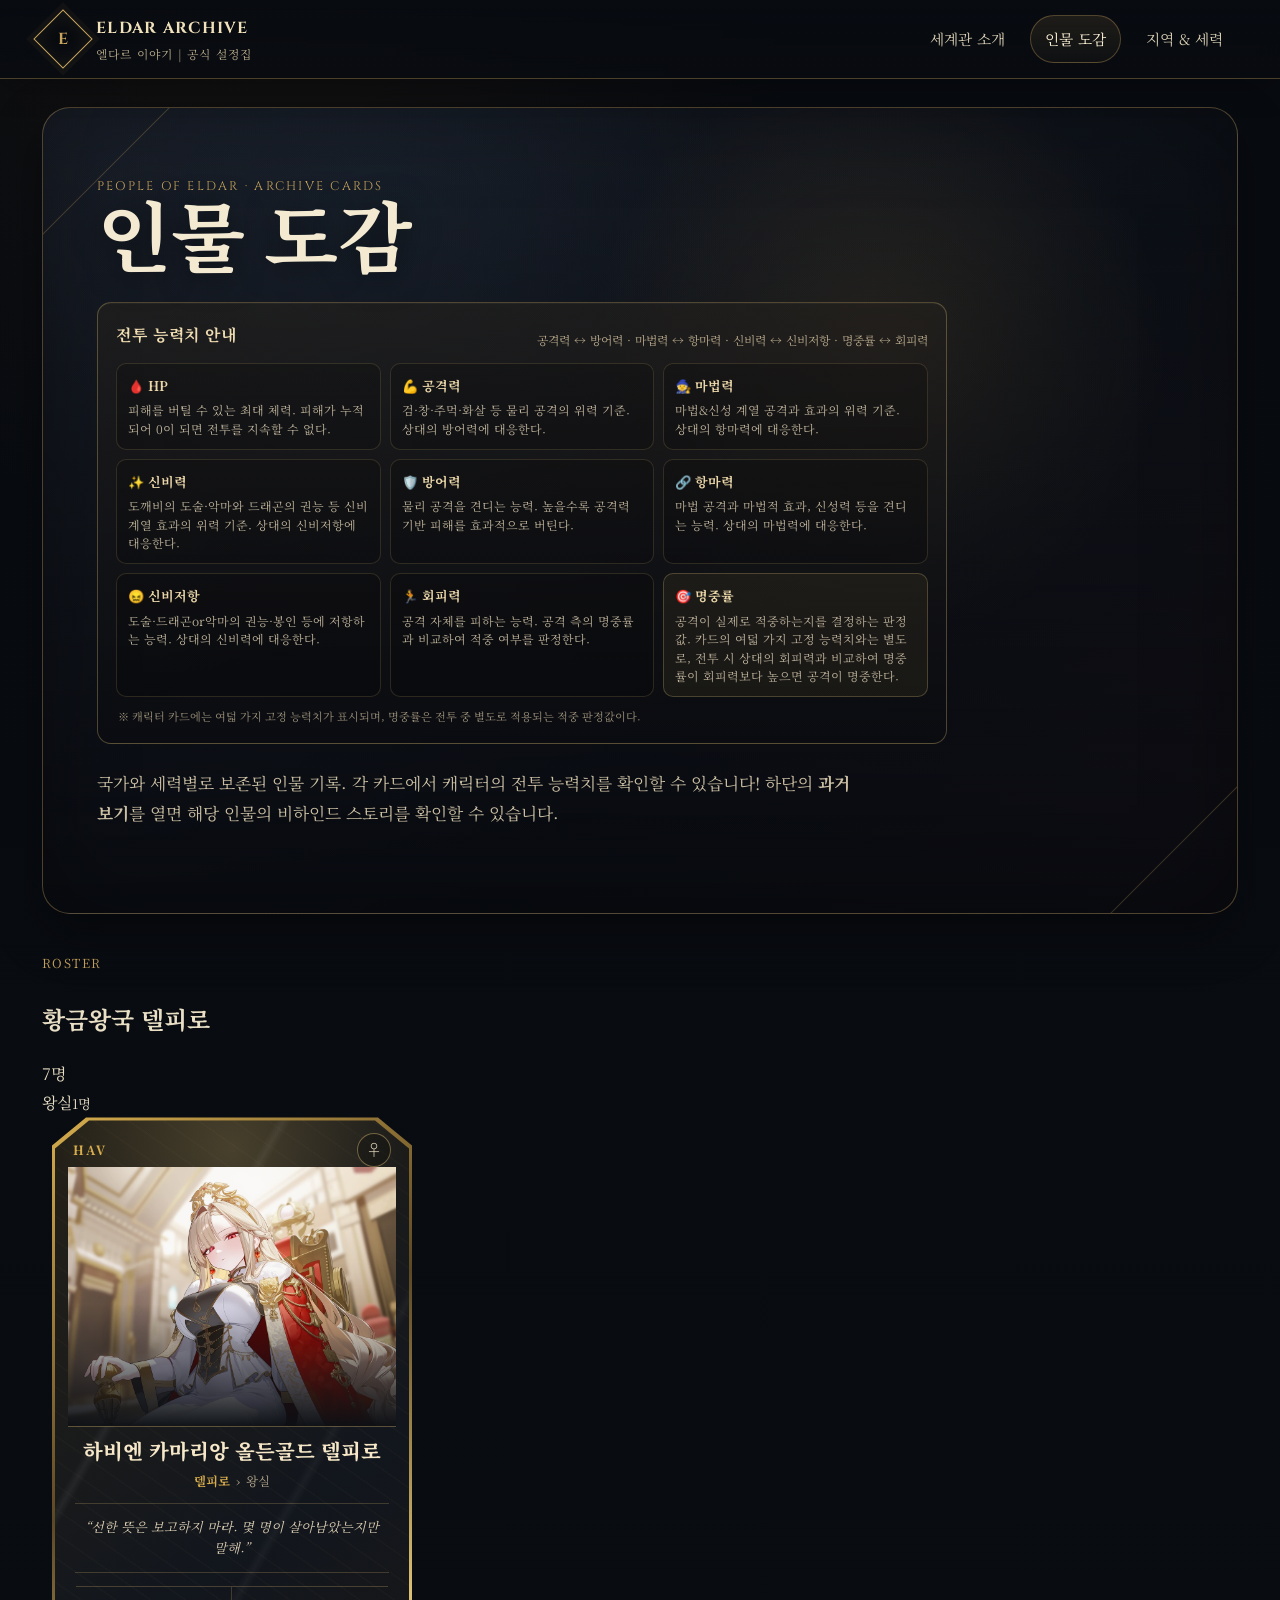
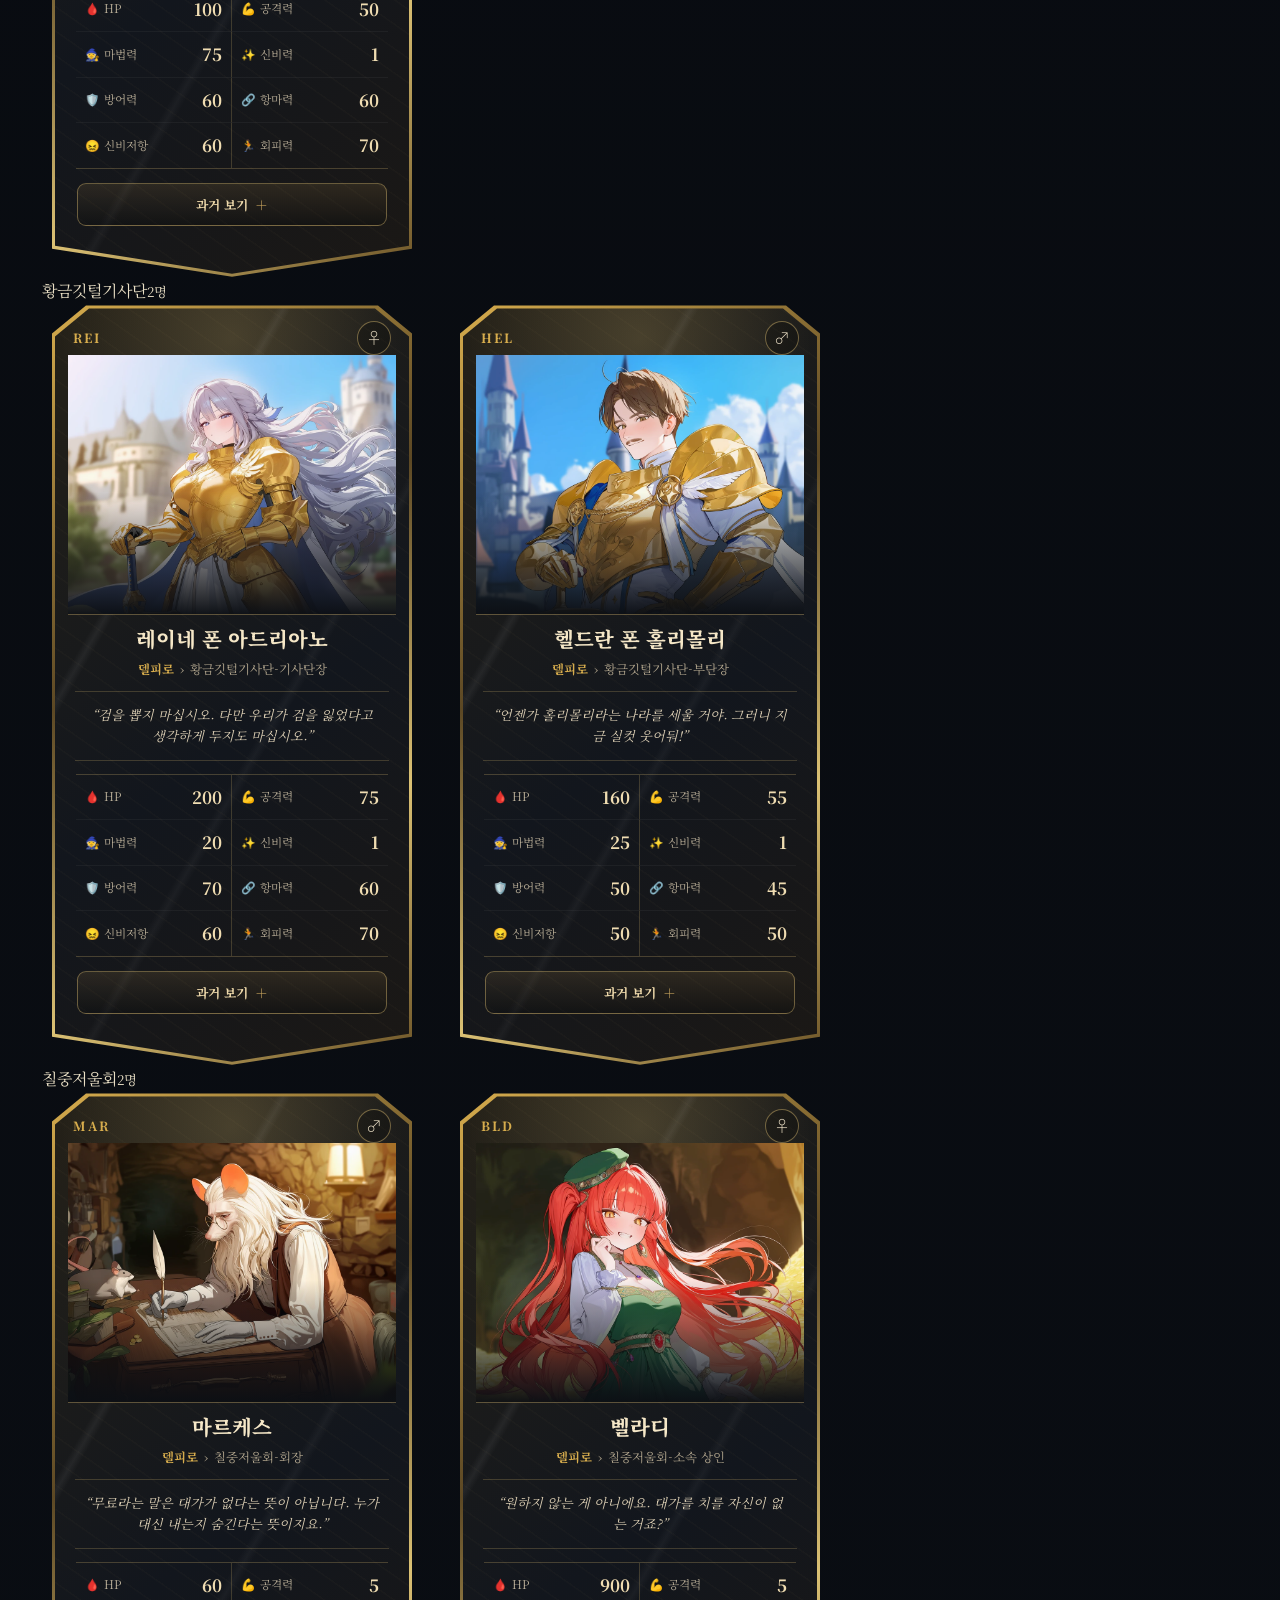
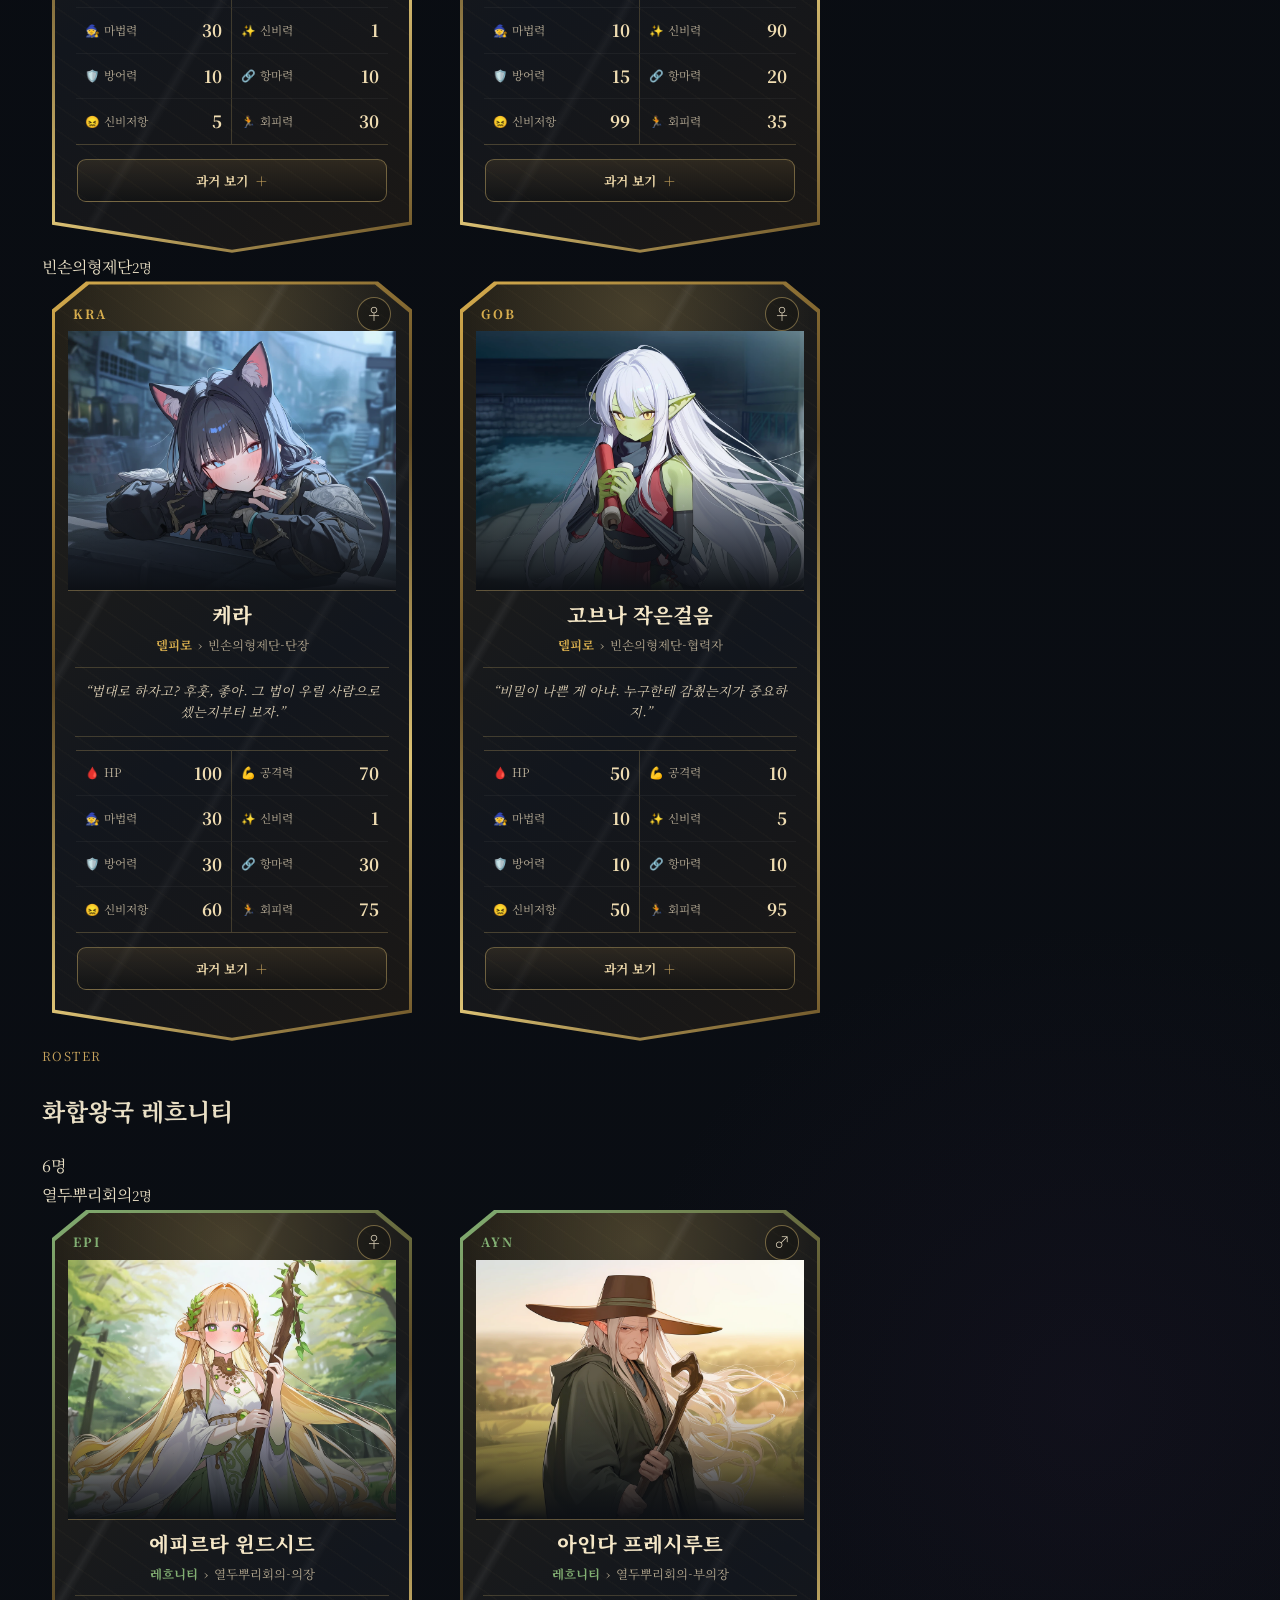
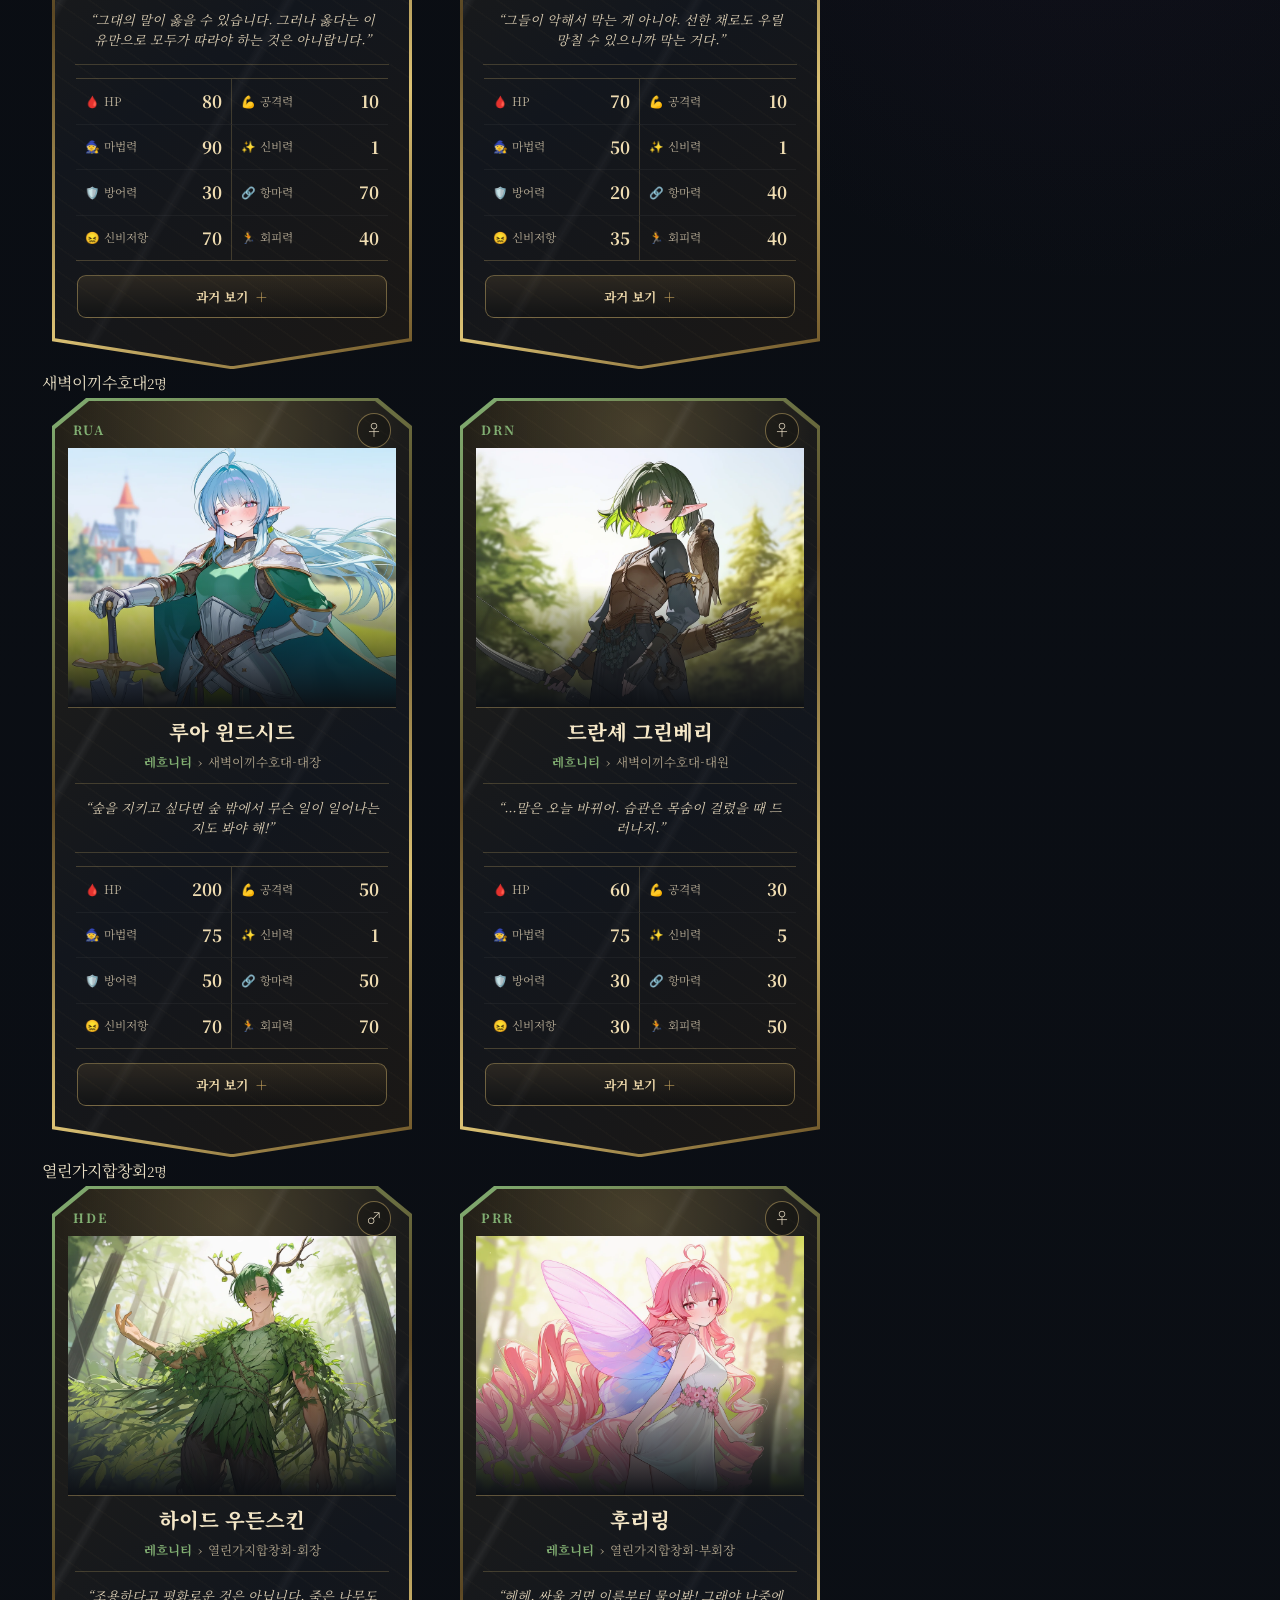
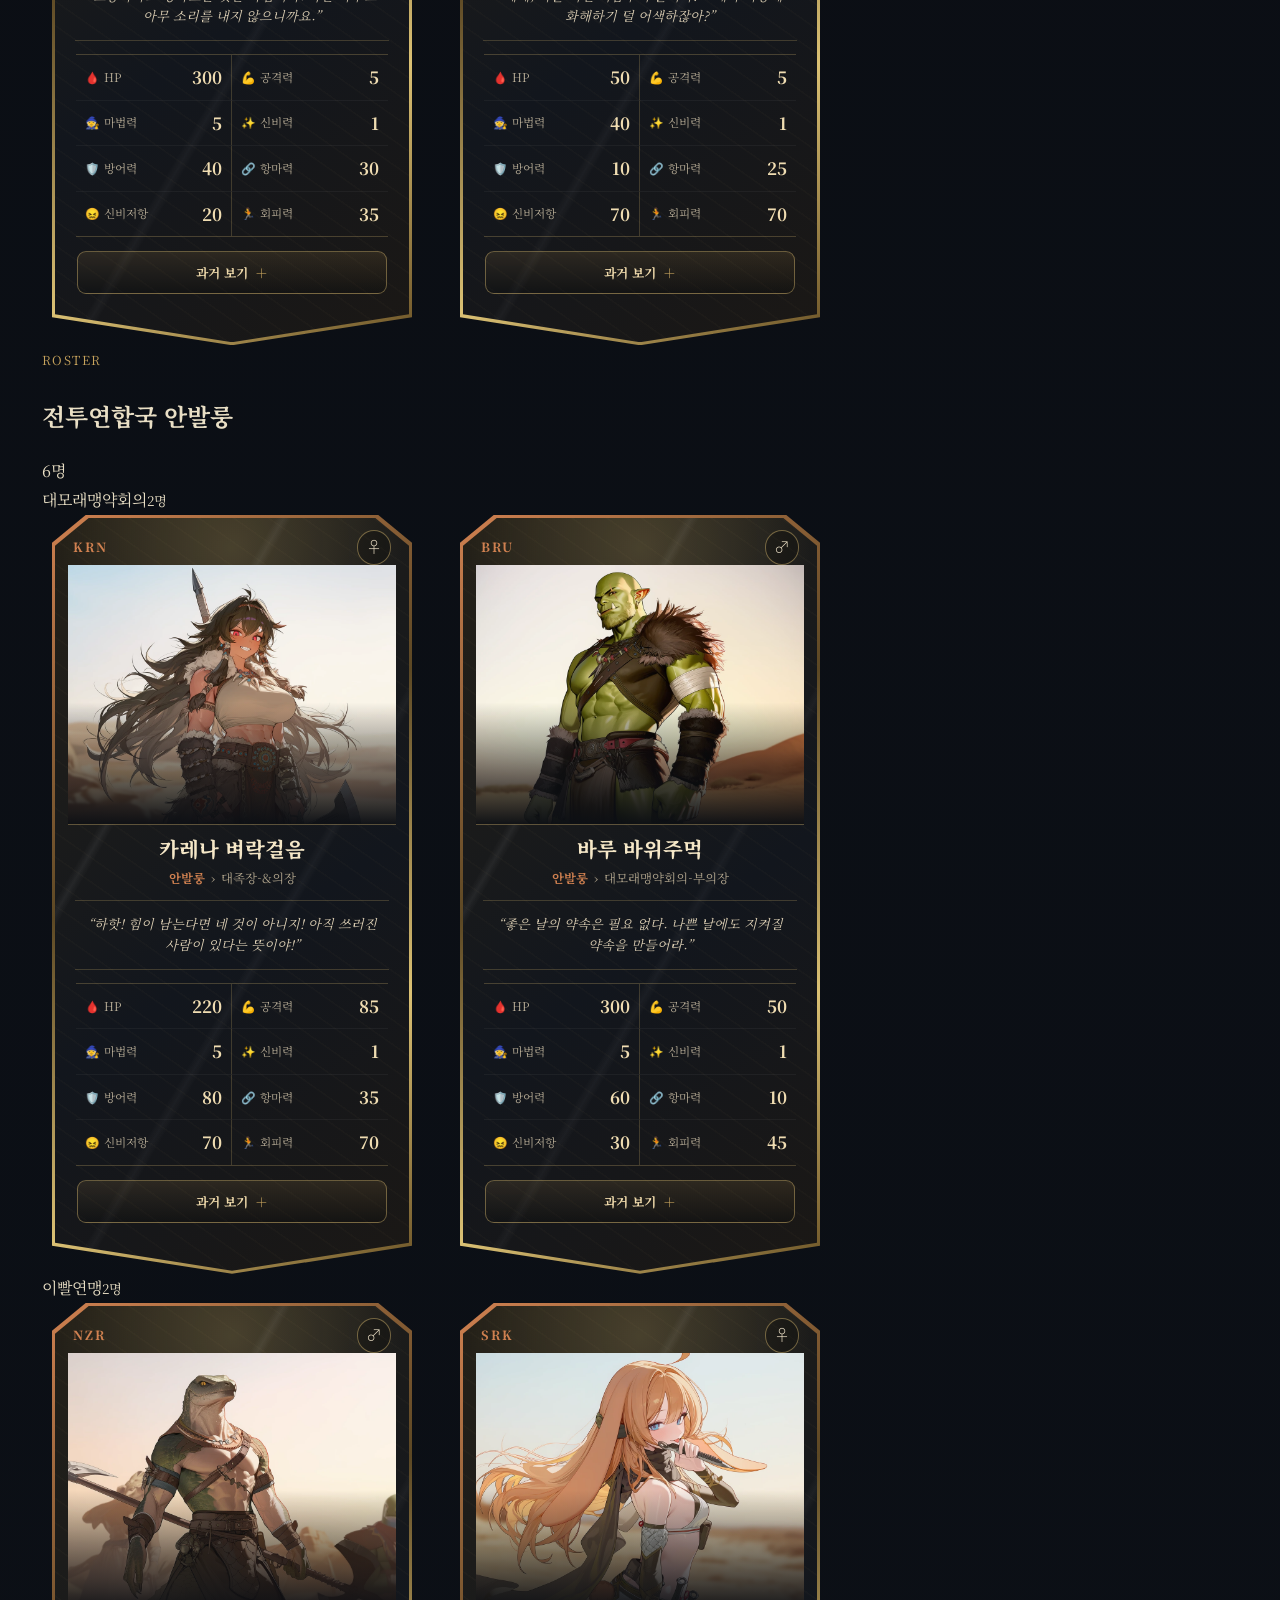
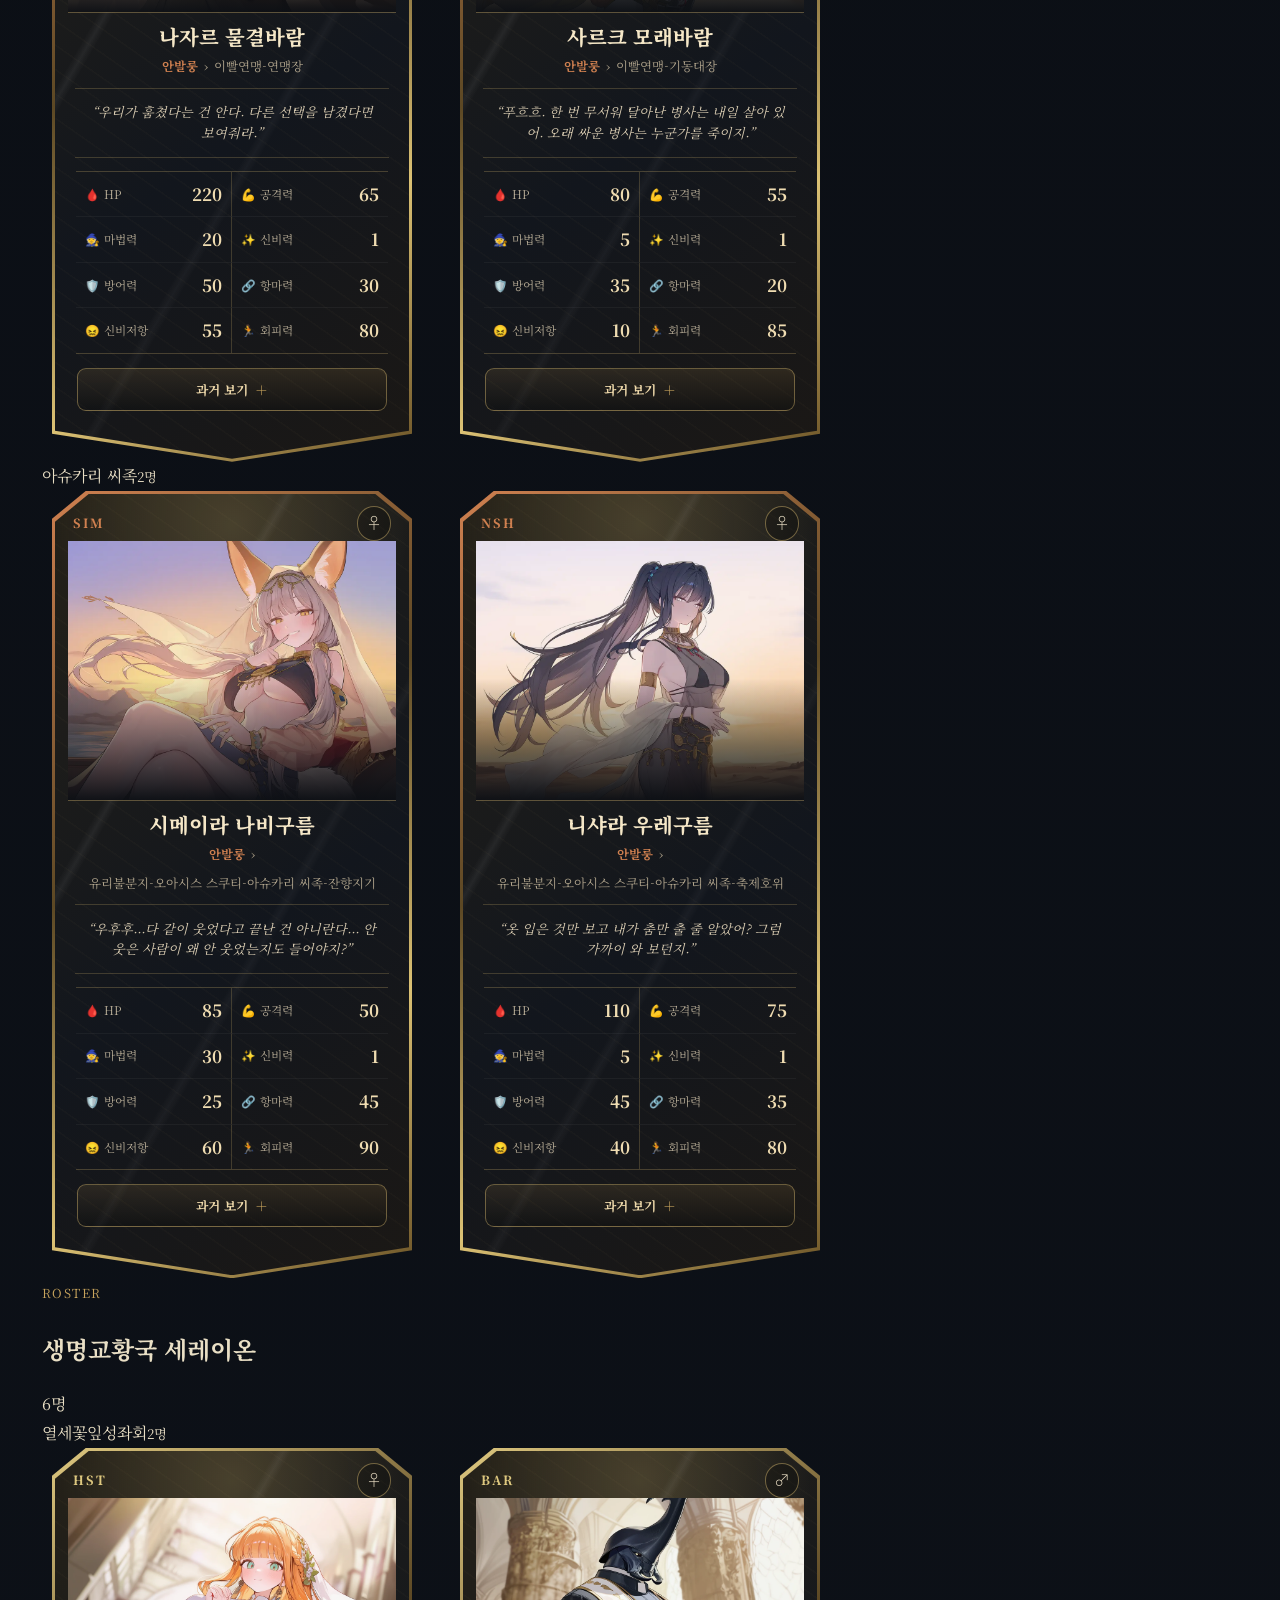
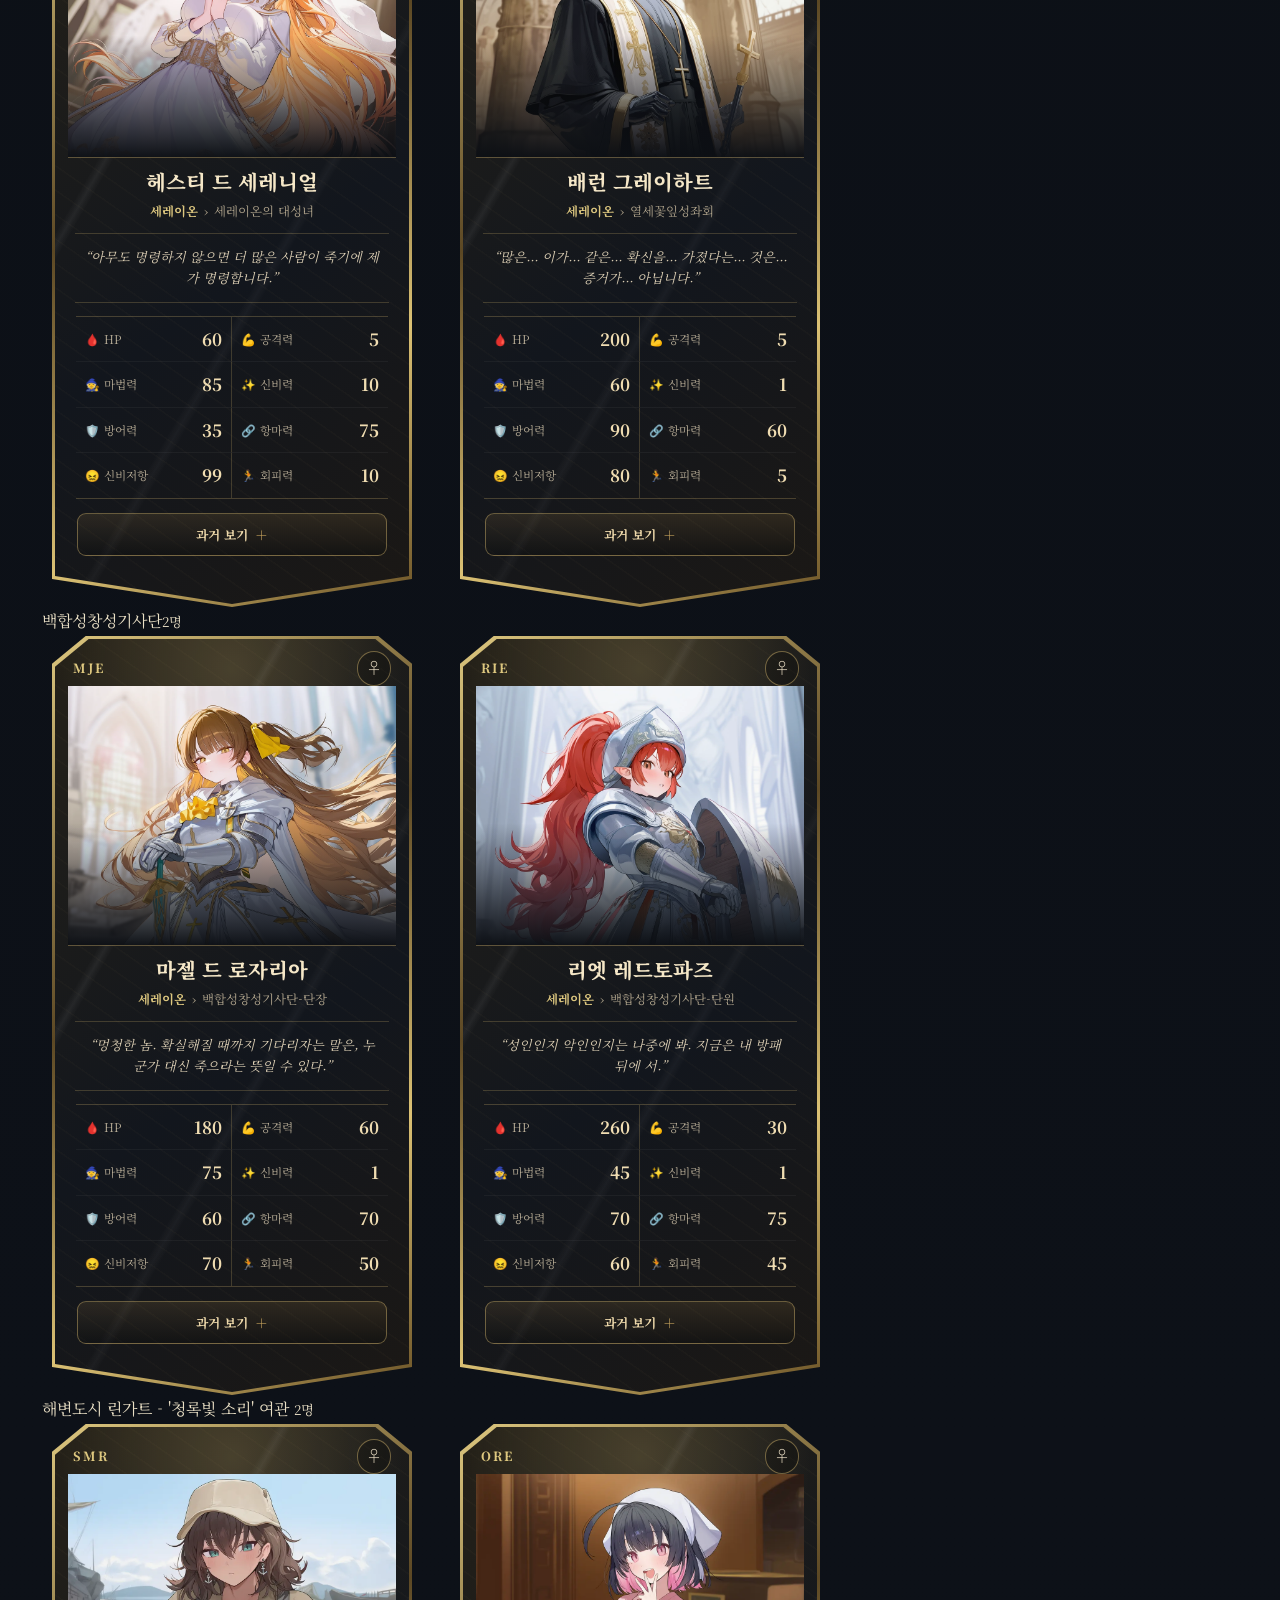
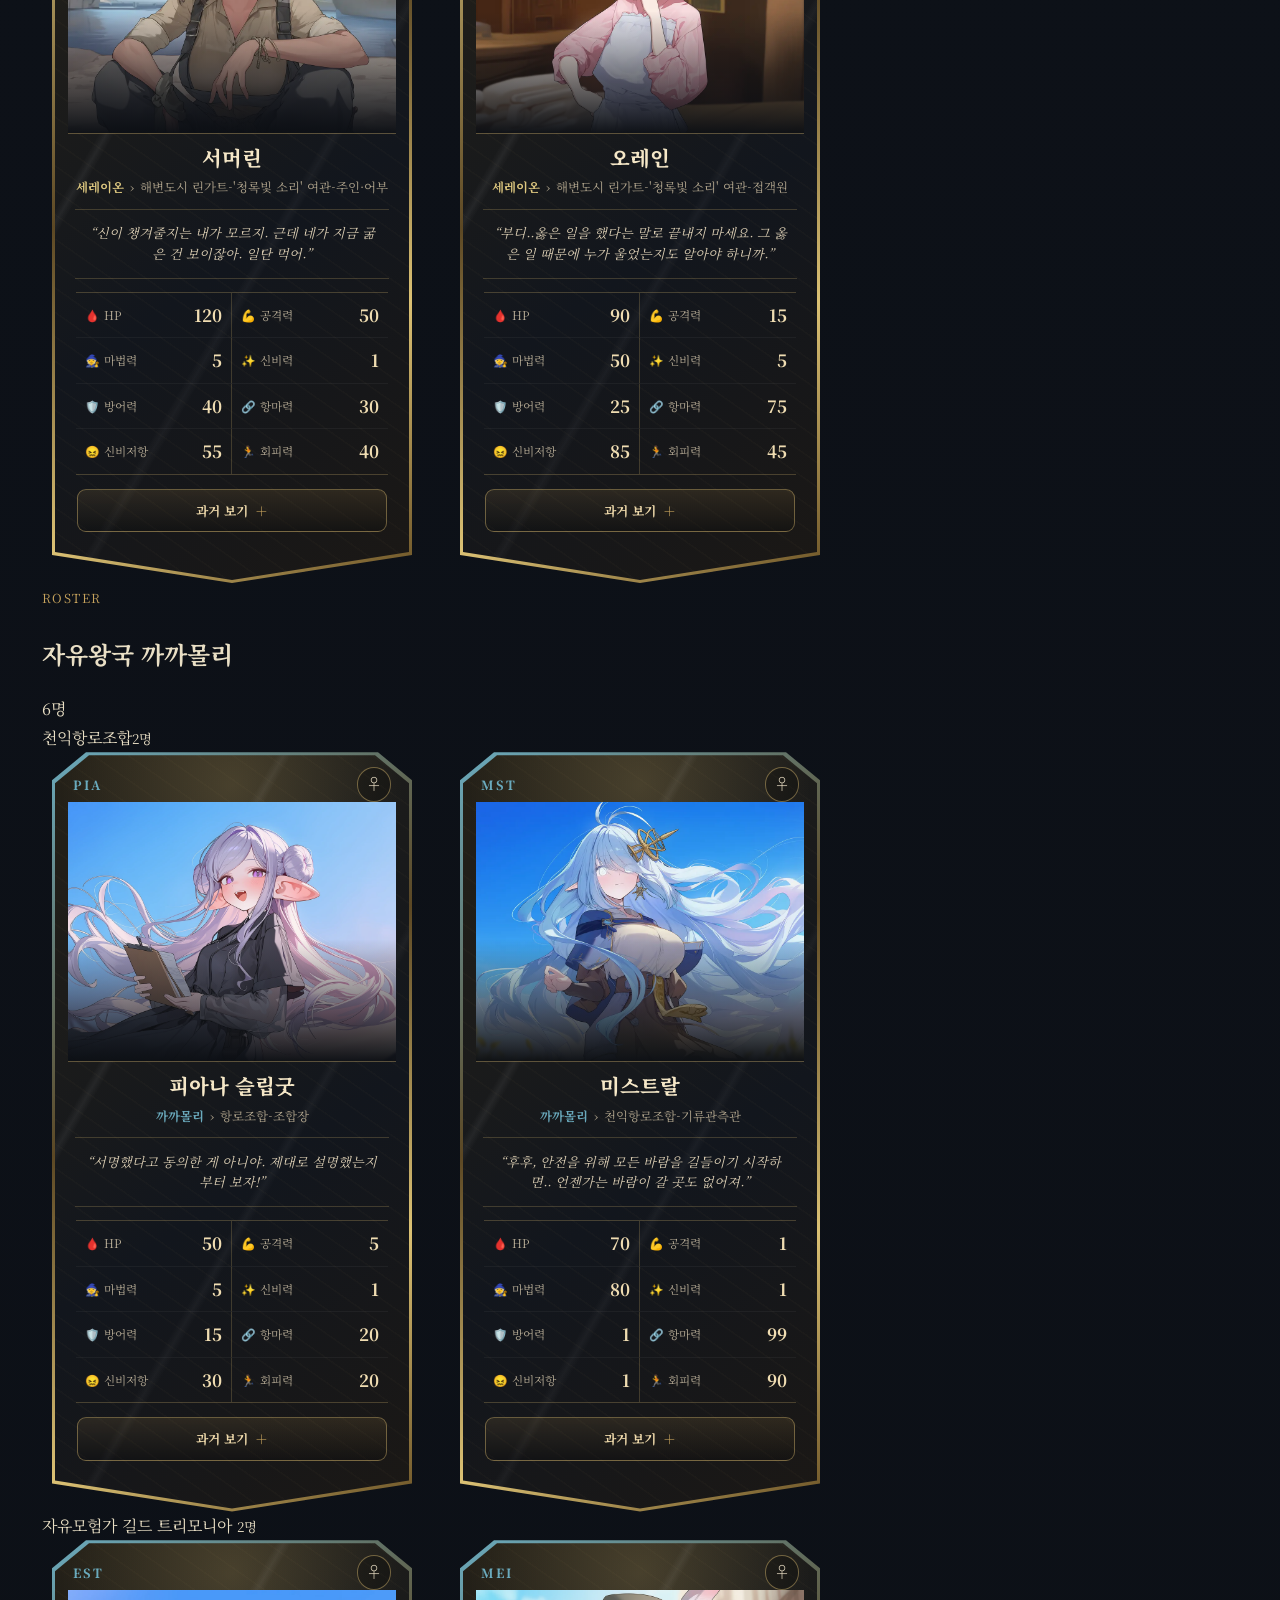
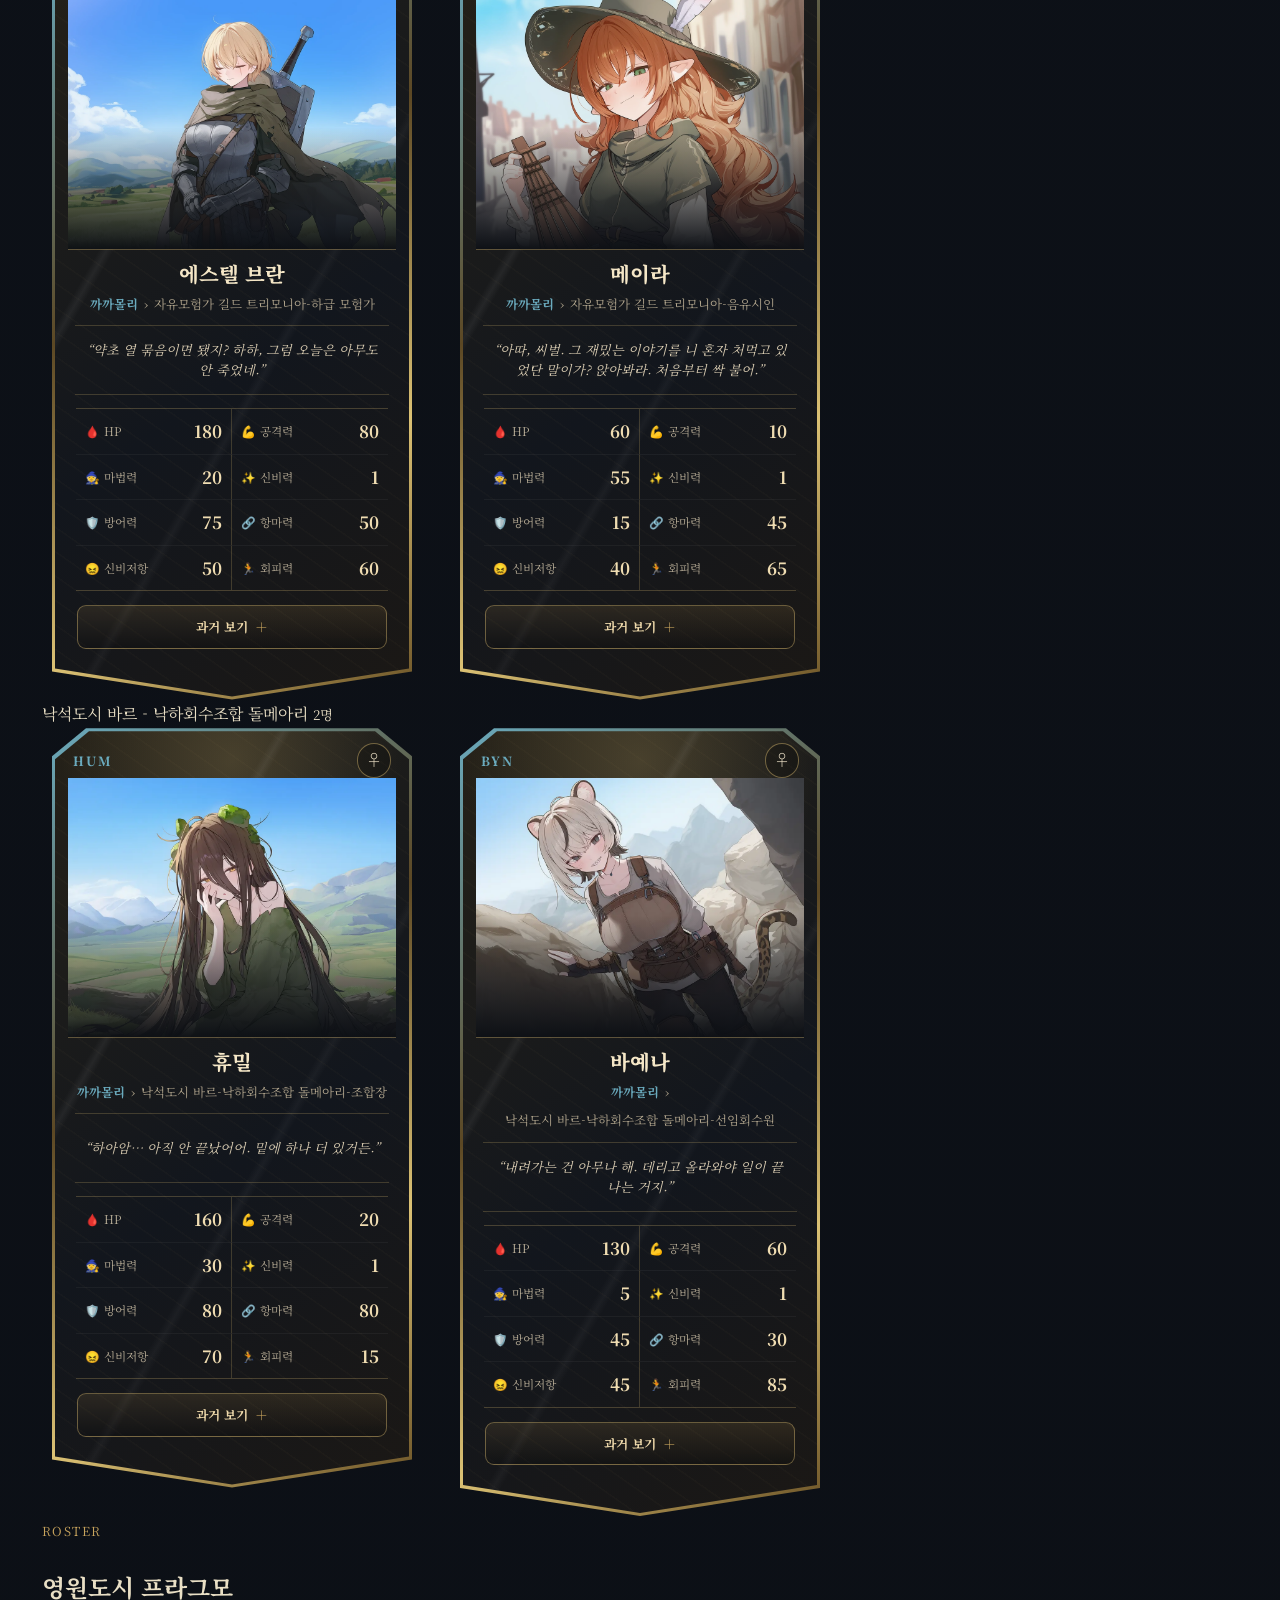
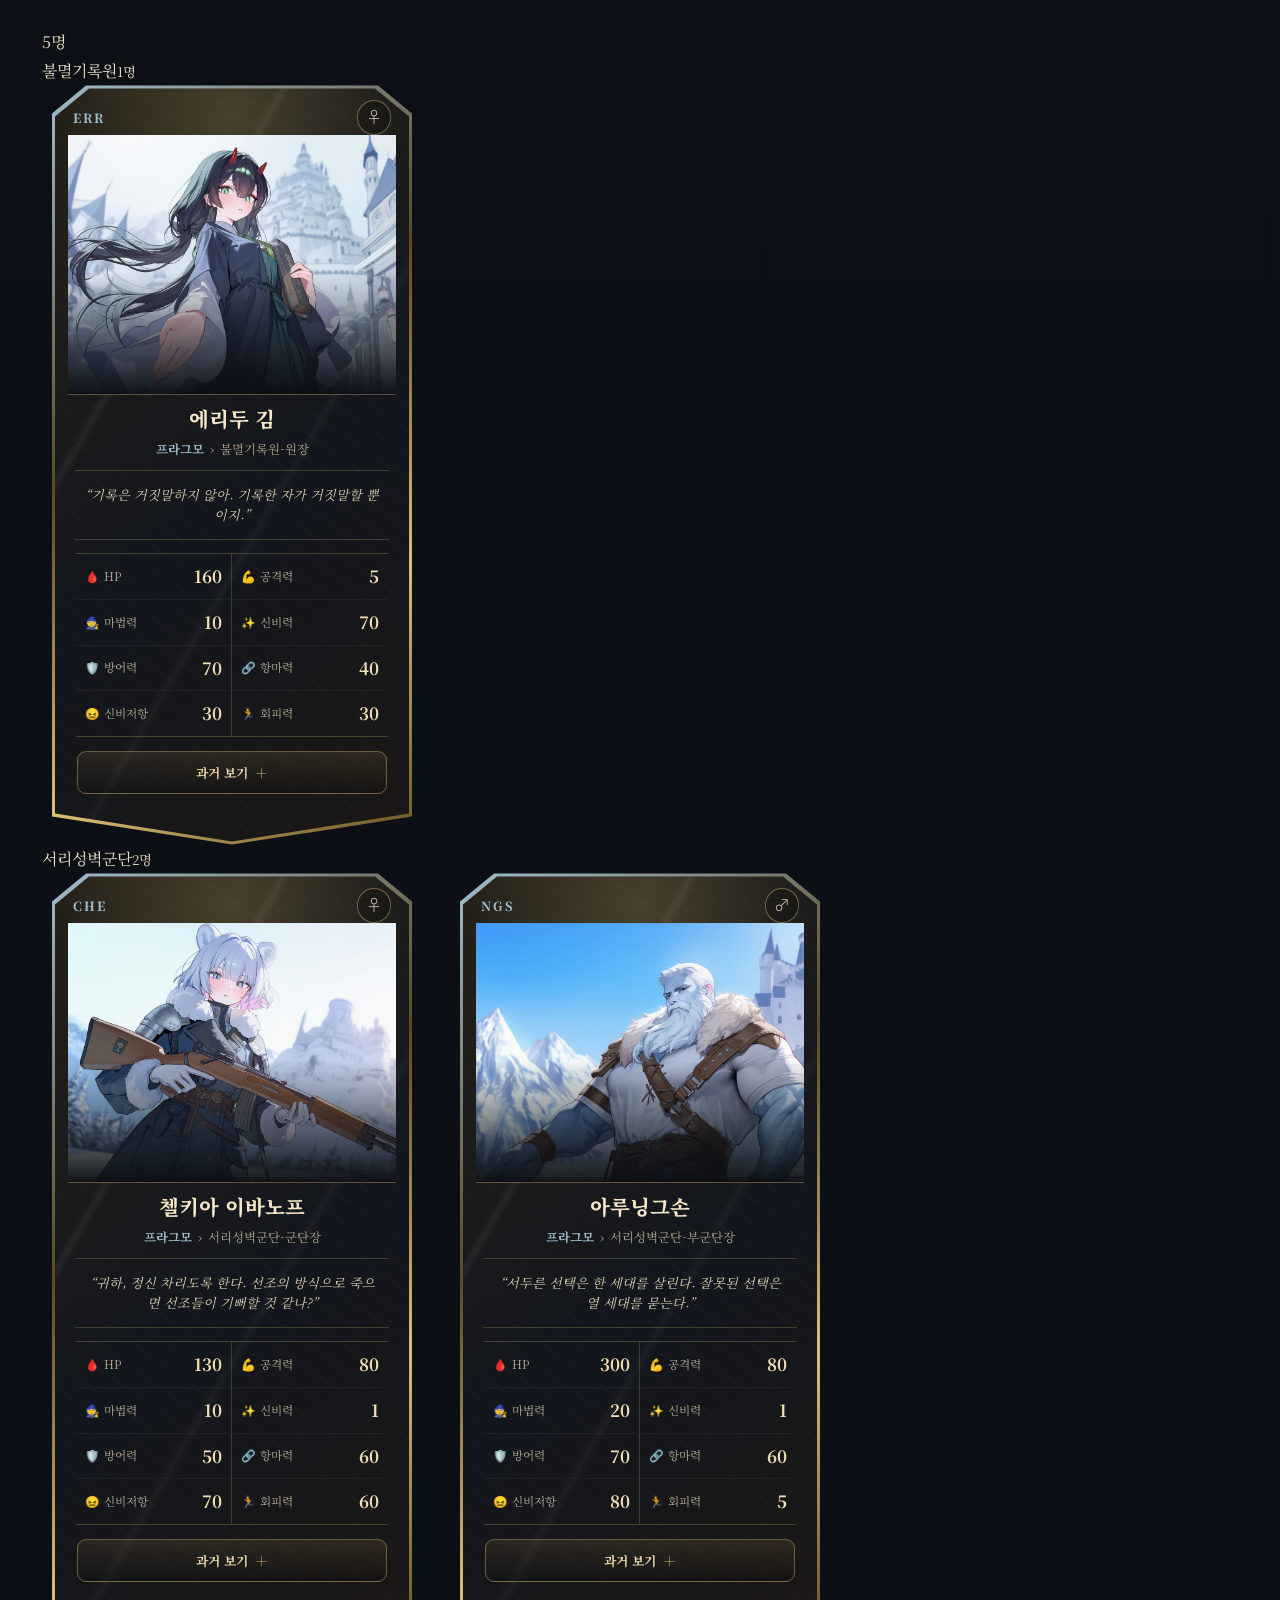
==== characters.html @ 80214285 "Update characters.html" ====
<!DOCTYPE html>
<html lang="ko">
<head>
  <meta charset="UTF-8">
  <meta name="viewport" content="width=device-width, initial-scale=1.0">
  <meta name="description" content="엘다르 대륙 인물 도감">
  <title>관조의 시대 | 인물 도감</title>
  <link rel="stylesheet" href="style.css">

<style id="character-card-fallback">
.characters-page .game-card-grid{
  display:grid !important;
  grid-template-columns:repeat(3,minmax(260px,1fr)) !important;
  gap:28px !important;
  align-items:start !important;
}
.characters-page .game-card-shell{
  --card-accent:#c9a356;
  position:relative !important;
  width:100% !important;
  max-width:360px !important;
  margin:0 auto !important;
  padding:3px !important;
  background:linear-gradient(145deg,var(--card-accent),#5c4824 40%,#dbc174 72%,#6a5226) !important;
  clip-path:polygon(10% 0,90% 0,100% 7%,100% 90%,50% 100%,0 90%,0 7%) !important;
  filter:drop-shadow(0 18px 20px rgba(0,0,0,.45)) !important;
}
.characters-page .game-card{
  position:relative !important;
  overflow:hidden !important;
  min-height:650px !important;
  padding:17px 18px 26px !important;
  clip-path:inherit !important;
  background:
    radial-gradient(circle at 50% 4%,rgba(255,220,132,.18),transparent 23%),
    linear-gradient(145deg,#252118,#12161d 56%,#1b1815) !important;
  color:#eee2c8 !important;
}
.characters-page .game-card::before{
  content:"" !important;
  position:absolute !important;
  inset:0 !important;
  pointer-events:none !important;
  background:
    linear-gradient(120deg,transparent 0 28%,rgba(255,255,255,.055) 29%,transparent 30% 57%,rgba(255,255,255,.035) 58%,transparent 59%),
    repeating-linear-gradient(35deg,transparent 0 18px,rgba(222,187,112,.025) 19px 20px) !important;
}
.characters-page .card-topline,
.characters-page .character-art,
.characters-page .card-name,
.characters-page .card-affiliation,
.characters-page .card-quote,
.characters-page .game-stats,
.characters-page .past-record{
  position:relative !important;
  z-index:2 !important;
}
.characters-page .card-topline{
  display:flex !important;
  justify-content:space-between !important;
  align-items:center !important;
  height:25px !important;
}
.characters-page .char-code{
  font-weight:800 !important;
  letter-spacing:.18em !important;
  color:var(--card-accent) !important;
  font-size:.78rem !important;
}
.characters-page .gender-badge{
  display:inline-block !important;
  min-width:32px !important;
  padding:2px 8px !important;
  text-align:center !important;
  border:1px solid rgba(222,190,116,.45) !important;
  border-radius:999px !important;
  background:rgba(0,0,0,.22) !important;
}
.characters-page .character-art{
  height:260px !important;
  margin:5px -5px 10px !important;
  overflow:hidden !important;
  display:flex !important;
  align-items:center !important;
  justify-content:center !important;
  border-bottom:1px solid rgba(222,190,116,.35) !important;
  background-image:
    linear-gradient(180deg,rgba(0,0,0,0) 53%,rgba(12,15,20,.98) 100%),
    var(--portrait),
    radial-gradient(circle at 50% 36%,rgba(201,163,86,.25),#11151b 70%) !important;
  background-size:cover,cover,cover !important;
  background-position:center,center,center !important;
  background-repeat:no-repeat !important;
}
.characters-page .character-art span{
  display:block !important;
  position:relative !important;
  z-index:0 !important;
  font-size:3.2rem !important;
  font-weight:800 !important;
  letter-spacing:.14em !important;
  color:rgba(225,193,120,.18) !important;
  text-shadow:0 4px 20px #000 !important;
}
.characters-page .card-name{
  text-align:center !important;
  margin-top:2px !important;
  font-size:1.28rem !important;
  line-height:1.35 !important;
  font-weight:800 !important;
  color:#f5e7c7 !important;
}
.characters-page .card-affiliation{
  display:flex !important;
  justify-content:center !important;
  align-items:center !important;
  flex-wrap:wrap !important;
  gap:6px !important;
  margin:5px 0 10px !important;
  text-align:center !important;
  font-size:.78rem !important;
  color:#b1a58d !important;
}
.characters-page .card-affiliation strong{color:var(--card-accent) !important}
.characters-page .card-quote{
  min-height:70px !important;
  margin:0 2px 13px !important;
  padding:10px 9px !important;
  display:flex !important;
  align-items:center !important;
  justify-content:center !important;
  text-align:center !important;
  font-size:.82rem !important;
  line-height:1.55 !important;
  color:#d9ccb2 !important;
  font-style:italic !important;
  border-top:1px solid rgba(222,190,116,.22) !important;
  border-bottom:1px solid rgba(222,190,116,.22) !important;
}
.characters-page .game-stats{
  display:grid !important;
  grid-template-columns:1fr 1fr !important;
  margin:0 3px 14px !important;
  border-top:1px solid rgba(222,190,116,.25) !important;
  border-bottom:1px solid rgba(222,190,116,.25) !important;
}
.characters-page .game-stat{
  display:flex !important;
  align-items:center !important;
  justify-content:space-between !important;
  gap:8px !important;
  padding:7px 9px !important;
  min-width:0 !important;
  border-bottom:1px solid rgba(255,255,255,.045) !important;
}
.characters-page .game-stat:nth-child(odd){
  border-right:1px solid rgba(222,190,116,.22) !important;
}
.characters-page .game-stat:nth-last-child(-n+2){
  border-bottom:0 !important;
}
.characters-page .stat-label{
  white-space:nowrap !important;
  color:#b7ac96 !important;
  font-size:.73rem !important;
}
.characters-page .game-stat b{
  color:#f0ddb2 !important;
  font-size:1.06rem !important;
}
.characters-page .past-record{
  display:block !important;
  margin:0 4px !important;
  border:0 !important;
  background:transparent !important;
  overflow:visible !important;
}
.characters-page .past-record summary{
  display:flex !important;
  align-items:center !important;
  justify-content:center !important;
  cursor:pointer !important;
  padding:9px 12px !important;
  border:1px solid rgba(222,190,116,.42) !important;
  border-radius:9px !important;
  color:#edd8aa !important;
  background:linear-gradient(180deg,rgba(201,163,86,.13),rgba(0,0,0,.17)) !important;
  list-style:none !important;
  font-size:.8rem !important;
}
.characters-page .past-record summary::-webkit-details-marker{display:none !important}
.characters-page .past-record summary::after{content:"＋" !important;margin-left:7px !important}
.characters-page .past-record[open] summary::after{content:"－" !important}
.characters-page .past-record[open] summary{border-radius:9px 9px 0 0 !important}
.characters-page .past-body{
  padding:12px 13px !important;
  border:1px solid rgba(222,190,116,.24) !important;
  border-top:0 !important;
  border-radius:0 0 9px 9px !important;
  background:rgba(3,5,8,.35) !important;
  color:#c2b59b !important;
  font-size:.8rem !important;
  line-height:1.65 !important;
}
.characters-page .delpiro{--card-accent:#d6ac4d}
.characters-page .lehniti{--card-accent:#81ae72}
.characters-page .anvalung{--card-accent:#cf8050}
.characters-page .sereion{--card-accent:#ddc77f}
.characters-page .kkamoli{--card-accent:#6aaabd}
.characters-page .pragmo{--card-accent:#9ebdce}
.characters-page .rebellion{--card-accent:#a374b8}
.characters-page .dragon{--card-accent:#c07055}
@media(max-width:1050px){
  .characters-page .game-card-grid{grid-template-columns:repeat(2,minmax(260px,1fr)) !important}
}
@media(max-width:690px){
  .characters-page .game-card-grid{grid-template-columns:1fr !important}
  .characters-page .game-card-shell{max-width:390px !important}
  .characters-page .character-art{height:285px !important}
}
</style>
  <style>
.characters-page .game-card-shell{
  clip-path:polygon(
    34px 0,
    calc(100% - 34px) 0,
    100% 28px,
    100% calc(100% - 28px),
    50% 100%,
    0 calc(100% - 28px),
    0 28px
  ) !important;
  height:auto !important;
  max-height:none !important;
  overflow:visible !important;
}

.characters-page .game-card{
  clip-path:inherit !important;
  height:auto !important;
  max-height:none !important;
  padding-bottom:48px !important;
}

.characters-page .past-record,
.characters-page .past-record[open],
.characters-page .past-record[open] .past-body{
  height:auto !important;
  max-height:none !important;
  overflow:visible !important;
}

.characters-page .game-card-grid{
  align-items:start !important;
}
</style>

</head>
<body class="characters-page">
<header class="site-header"><div class="nav-wrap"><a class="brand" href="index.html"><div class="brand-mark"><span>E</span></div><div class="brand-text"><strong>ELDAR ARCHIVE</strong><small>엘다르 이야기 | 공식 설정집</small></div></a><nav class="main-nav"><a class="nav-link" href="index.html">세계관 소개</a><a class="nav-link active" href="characters.html">인물 도감</a><a class="nav-link" href="regions.html">지역 &amp; 세력</a></nav></div></header>
<main class="page-shell">
<section class="hero character-hero"><div class="hero-content"><div class="eyebrow">People of Eldar · Archive Cards</div><h1>인물 도감</h1><style>
/* ===== 인물 도감 능력치 설명 ===== */
.characters-page .stat-guide{
  margin:18px 0 24px;
  padding:18px;
  border:1px solid rgba(222,190,116,.32);
  border-radius:14px;
  background:
    linear-gradient(180deg,rgba(201,163,86,.08),rgba(0,0,0,.14)),
    rgba(13,16,21,.62);
  box-shadow:inset 0 1px 0 rgba(255,255,255,.035);
}

.characters-page .stat-guide-head{
  display:flex;
  align-items:flex-end;
  justify-content:space-between;
  gap:14px;
  margin-bottom:13px;
}

.characters-page .stat-guide-title{
  margin:0;
  color:#f0ddb2;
  font-size:1rem;
  letter-spacing:.04em;
}

.characters-page .stat-guide-rule{
  margin:0;
  color:#b9aa8c;
  font-size:.74rem;
  line-height:1.55;
  text-align:right;
}

.characters-page .stat-guide-grid{
  display:grid;
  grid-template-columns:repeat(3,minmax(0,1fr));
  gap:9px;
}

.characters-page .stat-guide-item{
  min-width:0;
  padding:10px 11px;
  border:1px solid rgba(222,190,116,.16);
  border-radius:10px;
  background:rgba(0,0,0,.18);
}

.characters-page .stat-guide-item strong{
  display:block;
  margin-bottom:4px;
  color:#ead6a8;
  font-size:.82rem;
}

.characters-page .stat-guide-item span{
  display:block;
  color:#bfb39c;
  font-size:.75rem;
  line-height:1.55;
}

.characters-page .stat-guide-item.accuracy{
  border-color:rgba(193,169,108,.30);
  background:rgba(201,163,86,.07);
}

.characters-page .stat-guide-foot{
  margin:11px 2px 0;
  color:#9e927b;
  font-size:.7rem;
  line-height:1.5;
}

@media(max-width:880px){
  .characters-page .stat-guide-grid{
    grid-template-columns:repeat(2,minmax(0,1fr));
  }

  .characters-page .stat-guide-head{
    align-items:flex-start;
    flex-direction:column;
  }

  .characters-page .stat-guide-rule{
    text-align:left;
  }
}

@media(max-width:560px){
  .characters-page .stat-guide{
    padding:14px;
  }

  .characters-page .stat-guide-grid{
    grid-template-columns:1fr;
  }
}
</style>

<div class="stat-guide" aria-label="전투 능력치 안내">

  <div class="stat-guide-head">
    <h2 class="stat-guide-title">전투 능력치 안내</h2>

    <p class="stat-guide-rule">
      공격력 ↔ 방어력 ·
      마법력 ↔ 항마력 ·
      신비력 ↔ 신비저항 ·
      명중률 ↔ 회피력
    </p>
  </div>

  <div class="stat-guide-grid">

    <div class="stat-guide-item">
      <strong>🩸 HP</strong>
      <span>
        피해를 버틸 수 있는 최대 체력.
        피해가 누적되어 0이 되면 전투를 지속할 수 없다.
      </span>
    </div>

    <div class="stat-guide-item">
      <strong>💪 공격력</strong>
      <span>
        검·창·주먹·화살 등 물리 공격의 위력 기준.
        상대의 방어력에 대응한다.
      </span>
    </div>

    <div class="stat-guide-item">
      <strong>🧙 마법력</strong>
      <span>
        마법&신성 계열 공격과 효과의 위력 기준.
        상대의 항마력에 대응한다.
      </span>
    </div>

    <div class="stat-guide-item">
      <strong>✨ 신비력</strong>
      <span>
        도깨비의 도술·악마와 드래곤의 권능 등 신비 계열 효과의 위력 기준.
        상대의 신비저항에 대응한다.
      </span>
    </div>

    <div class="stat-guide-item">
      <strong>🛡️ 방어력</strong>
      <span>
        물리 공격을 견디는 능력.
        높을수록 공격력 기반 피해를 효과적으로 버틴다.
      </span>
    </div>

    <div class="stat-guide-item">
      <strong>🔗 항마력</strong>
      <span>
        마법 공격과 마법적 효과, 신성력 등을 견디는 능력.
        상대의 마법력에 대응한다.
      </span>
    </div>

    <div class="stat-guide-item">
      <strong>😖 신비저항</strong>
      <span>
        도술·드래곤or악마의 권능·봉인 등에 저항하는 능력.
        상대의 신비력에 대응한다.
      </span>
    </div>

    <div class="stat-guide-item">
      <strong>🏃 회피력</strong>
      <span>
        공격 자체를 피하는 능력.
        공격 측의 명중률과 비교하여 적중 여부를 판정한다.
      </span>
    </div>

    <div class="stat-guide-item accuracy">
      <strong>🎯 명중률</strong>
      <span>
        공격이 실제로 적중하는지를 결정하는 판정값.
        카드의 여덟 가지 고정 능력치와는 별도로,
        전투 시 상대의 회피력과 비교하여 명중률이 회피력보다 높으면 공격이 명중한다.
      </span>
    </div>

  </div>

  <p class="stat-guide-foot">
    ※ 캐릭터 카드에는 여덟 가지 고정 능력치가 표시되며,
    명중률은 전투 중 별도로 적용되는 적중 판정값이다.
  </p>

</div><p>국가와 세력별로 보존된 인물 기록. 각 카드에서 캐릭터의 전투 능력치를 확인할 수 있습니다! 하단의 <strong>과거 보기</strong>를 열면 해당 인물의 비하인드 스토리를 확인할 수 있습니다.</p></div></section>
<section class="nation-roster" id="roster-delpiro"><div class="roster-title"><div><span class="kicker">Roster</span><h2>황금왕국 델피로</h2></div><span class="roster-count">7명</span></div><section class="faction-section"><div class="faction-heading"><span>왕실</span><small>1명</small></div><div class="game-card-grid"><article class="game-card-shell delpiro">
  <div class="game-card">
    <div class="card-topline"><span class="char-code">HAV</span><span class="gender-badge">♀</span></div>
    <div class="character-art" style="--portrait:url('images/HAV_1.webp')" role="img" aria-label="하비엔 초상화"><span></span></div>
    <div class="card-name">하비엔 카마리앙 올든골드 델피로</div>
    <div class="card-affiliation"><strong>델피로</strong><span>›</span>왕실</div>
    <blockquote class="card-quote">“선한 뜻은 보고하지 마라. 몇 명이 살아남았는지만 말해.”</blockquote>
    <div class="game-stats"><div class="game-stat"><span class="stat-label">🩸 HP</span><b>100</b></div><div class="game-stat"><span class="stat-label">💪 공격력</span><b>50</b></div><div class="game-stat"><span class="stat-label">🧙 마법력</span><b>75</b></div><div class="game-stat"><span class="stat-label">✨ 신비력</span><b>1</b></div><div class="game-stat"><span class="stat-label">🛡️ 방어력</span><b>60</b></div><div class="game-stat"><span class="stat-label">🔗 항마력</span><b>60</b></div><div class="game-stat"><span class="stat-label">😖 신비저항</span><b>60</b></div><div class="game-stat"><span class="stat-label">🏃 회피력</span><b>70</b></div></div>
    <details class="past-record"><summary>과거 보기</summary><div class="past-body">
하비엔의 이야기는 델피로 왕궁의 거대한 곡물창고에서 시작된다.<br><br>

그녀가 아직 왕관의 무게보다 황금빛 장식에 더 관심이 많았던 어린 시절이었다.<br><br>

당시의 하비엔에게 부왕은 좋은 왕이었다.<br>
목소리가 크지 않았고, 백성 앞에서 웃는 법을 알았으며, 굶는 사람을 보고 지나치지 못했다.<br><br>

왕궁의 식탁에 올라온 빵을 남기지 말라고 가르친 것도 그였다.<br><br>

“왕이 먹는 한 끼에는 백성 수백 명의 손이 들어간다.”<br><br>

어린 하비엔은 그 말을 오래 기억했다.<br><br>

그래서 첫 번째 기근이 찾아왔을 때, 그녀는 아버지가 내린 결정을 의심하지 않았다.<br><br>

<hr>

그해 델피로의 비는 늦었다.<br><br>

황금강의 수위가 내려가고, 왕관평야의 밀밭은 제대로 여물기 전에 고개를 숙였다.<br>
시장에서는 밀가루 값이 하루가 다르게 올랐고, 수도 외곽에는 굶주린 농민들이 모이기 시작했다.<br><br>

귀족들과 관리들은 왕실 비축곡을 지켜야 한다고 주장했다.<br><br>

겨울이 아직 남아 있었고, 다음 파종에 사용할 종자곡까지 건드려서는 안 된다는 보고가 계속 올라왔다.<br><br>

그러나 부왕은 창고를 열었다.<br><br>

“사람이 오늘 굶어 죽는데 내년을 걱정해서 무엇하겠느냐.”<br><br>

왕실의 곡물은 수도와 주변 영지에 풀렸다.<br><br>

굶주리던 사람들은 살아남았다.<br>
광장에서는 왕의 이름을 외쳤고, 성문 앞에는 감사의 꽃과 빵이 쌓였다.<br><br>

어린 하비엔도 그 광경을 보았다.<br><br>

그녀는 그날 처음으로 왕이라는 자리가 무엇인지 이해했다고 생각했다.<br><br>

높은 곳에 앉는 사람이 아니라,<br>
많은 사람을 살릴 수 있는 사람.<br><br>

그것이 자신이 언젠가 되어야 할 통치자의 모습이라고 믿었다.<br><br>

그러나 그 겨울이 끝난 뒤에도 비는 충분히 내리지 않았다.<br><br>

<hr>

다음 해의 파종철이 왔을 때 문제가 드러났다.<br><br>

전년에 풀어버린 곡물 중에는 식량만 있었던 것이 아니었다.<br>
종자곡도 섞여 있었다.<br><br>

겨우 살아남은 농민들에게 씨앗이 부족했다.<br>
왕실은 다른 지방에서 종자를 사들이려 했지만 이미 대륙 곳곳에서 곡물 가격이 올라 있었다.<br><br>

귀족들은 자기 영지의 창고를 닫았다.<br>
상인들은 더 높은 가격을 기다렸다.<br>
왕실 금고에서 돈을 꺼내도 필요한 양을 구할 수 없었다.<br><br>

겨우 심은 밭도 수확량이 부족했다.<br><br>

그리고 두 번째 기근이 찾아왔다.<br><br>

첫해보다 훨씬 컸다.<br><br>

처음에는 수도에서 먼 마을들이 사라졌다.<br>
세금을 거두러 간 관리들이 빈 집과 잠기지 않은 문만 보고 돌아왔다.<br><br>

그다음에는 길가에 버려진 농기구가 늘어났다.<br><br>

왕궁으로 들어오는 보고서에는 더 이상 ‘식량 부족’이라는 표현이 쓰이지 않았다.<br><br>

아사.<br>
이주.<br>
마을 소멸.<br>
폭동.<br>
유기된 아이.<br><br>

열두 살의 하비엔은 우연히 부왕의 집무실에 쌓인 보고서를 읽었다.<br><br>

숫자들이 있었다.<br><br>

몇 명이 죽었는지.<br>
몇 개 마을이 사라졌는지.<br>
얼마나 많은 토지가 파종되지 못했는지.<br><br>

그녀는 처음으로 깨달았다.<br><br>

작년에 광장에서 왕을 찬양했던 사람들의 일부가 올해는 죽었다.<br><br>

그들을 살렸던 결정 때문에.<br><br>

정확히는,<br>
그 결정 이후를 준비하지 않았기 때문에.<br><br>

<hr>

하비엔은 아버지에게 물었다.<br><br>

“작년에 곡식을 풀지 않았어야 했습니까?”<br><br>

왕은 한참 대답하지 않았다.<br><br>

그의 얼굴은 한 해 전보다 눈에 띄게 늙어 있었다.<br><br>

“아니다.”<br><br>

“그럼 잘한 결정이었습니까?”<br><br>

이번에는 더 긴 침묵이 이어졌다.<br><br>

“그것도 아니다.”<br><br>

어린 하비엔에게는 이해할 수 없는 대답이었다.<br><br>

결정은 옳거나 틀려야 했다.<br>
사람을 살렸다면 옳아야 했고, 더 많은 사람을 죽게 했다면 틀려야 했다.<br><br>

하지만 왕은 어느 쪽도 선택하지 못했다.<br><br>

그날 부왕은 마지막에 한마디만 남겼다.<br><br>

“나는 그날 굶는 사람들을 보고 견디지 못했다.”<br><br>

그 문장은 하비엔에게 오래 남았다.<br><br>

왕이 백성을 사랑했기 때문에 창고를 열었다는 사실도.<br><br>

그 선의가 거짓이 아니었다는 사실도.<br><br>

그리고 진심으로 선한 선택이 반드시 좋은 결과를 만드는 것은 아니라는 사실도.<br><br>

<hr>

그 후 하비엔은 점점 말수가 줄었다.<br><br>

누군가 정책을 제안하면 목적보다 결과를 먼저 물었다.<br><br>

“얼마나 필요한가.”<br>
“언제까지 유지할 수 있지.”<br>
“실패하면 어느 지역이 대가를 치르나.”<br>
“그 뒤는?”<br><br>

처음에는 주변 사람들이 어린 공주의 지나친 걱정이라고 생각했다.<br><br>

하지만 하비엔은 같은 질문을 반복했다.<br><br>

좋은 의도라는 말에는 특히 냉담했다.<br><br>

무료 배급을 주장하는 관리에게는 다음 해의 저장량을 물었고,<br>
세금을 줄이자는 귀족에게는 줄어든 예산만큼 어느 시설을 포기할지 물었다.<br><br>

군대를 파견하자는 기사에게는 승리 가능성이 아니라 전쟁 뒤 남을 고아와 부상자의 숫자를 계산하게 했다.<br><br>

그녀는 점점 칭찬하기 어려운 사람이 되어갔다.<br><br>

잔인해서가 아니었다.<br><br>

오히려 그 반대였다.<br><br>

한 번 살린 사람을 다음 해에 더 비참하게 죽게 만드는 것이 두려웠다.<br><br>

하비엔에게 자비는 순간의 행동이 아니라 끝까지 책임질 수 있을 때만 허락되는 약속으로 변해갔다.<br><br>

<hr>

왕위계승자로 성장하면서 그녀는 부왕과 자주 충돌했다.<br><br>

부왕은 여전히 백성의 얼굴을 먼저 보았다.<br>
하비엔은 장부를 먼저 보았다.<br><br>

왕은 때때로 딸에게 말했다.<br><br>

“사람은 숫자가 아니다.”<br><br>

하비엔은 대답했다.<br><br>

“그러니까 숫자를 봐야 합니다.”<br><br>

보고서의 숫자 하나가 실제 사람 한 명이라는 사실을 잊지 않기 위해서였다.<br><br>

하지만 사람들은 그 말을 그렇게 이해하지 않았다.<br><br>

차가운 공주.<br>
피도 눈물도 없는 왕녀.<br>
곡물 한 자루까지 계산하는 여자.<br><br>

그런 소문이 따라붙었다.<br><br>

하비엔은 해명하지 않았다.<br><br>

좋은 사람으로 보이는 것보다 같은 실수를 반복하지 않는 편이 중요하다고 생각했다.<br><br>

<hr>

제32대 여왕이 된 뒤에도 그녀의 방식은 변하지 않았다.<br><br>

왕실 비축곡은 엄격하게 관리되었다.<br>
구호 정책에는 반드시 다음 계절의 계획이 붙었다.<br>
한 지역을 살리기 위해 다른 지역의 식량이나 맥류를 끌어와야 한다면 그 비용까지 공개하게 했다.<br><br>

회의에서 누군가 말했다.<br><br>

“폐하, 이것은 백성을 위한 정책입니다.”<br><br>

하비엔은 서류에서 눈도 떼지 않고 대답했다.<br><br>

“선한 뜻은 보고하지 마라. 몇 명이 살아남았는지만 말해.”<br><br>

그 문장은 곧 그녀를 상징하는 말이 되었다.<br><br>

누군가는 현명한 여왕의 냉철함이라 칭찬했다.<br><br>

누군가는 사람을 숫자로만 보는 폭군의 언어라고 비난했다.<br><br>

하비엔은 어느 쪽에도 대답하지 않았다.<br><br>

결과가 나오기 전의 평가는 아무 의미가 없다고 생각했기 때문이다.<br><br>

<hr>

그러나 밤이 되면 상황은 조금 달랐다.<br><br>

왕궁의 사람들이 모두 물러가고 집무실에 혼자 남으면, 하비엔은 가끔 오래된 기근 기록을 펼쳤다.<br><br>

첫 번째 기근에서 살아난 사람의 수.<br>
두 번째 기근에서 죽은 사람의 수.<br>
부왕의 명령서.<br>
당시 관리들이 제출했던 반대 의견.<br><br>

그리고 어린 자신이 보고서 가장자리에 남긴 작은 글씨.<br><br>

‘그럼 어떻게 했어야 했지?’<br><br>

스물여덟 살이 된 지금도 그 질문에는 답이 없었다.<br><br>

창고를 열지 않았다면 첫해에 사람들이 죽었을 것이다.<br><br>

창고를 열었기 때문에 다음 해에 더 많은 사람이 죽었다.<br><br>

그렇다면 올바른 선택은 무엇이었을까.<br><br>

더 적은 사람을 죽게 만드는 것?<br>
더 오래 살아남게 만드는 것?<br>
아니면 결과를 알 수 없는 상황에서도 누군가를 구하려 손을 내미는 것?<br><br>

하비엔은 자신이 만든 모든 원칙이 결국 어린 시절의 두려움에서 태어난 것은 아닌지 가끔 의심한다.<br><br>

자신이 책임을 강조하는 것은 정말 책임감이 강하기 때문인지.<br><br>

아니면 다시는 아버지처럼 선의를 품고 실패한 사람이 되고 싶지 않아서인지.<br><br>

<hr>

그럼에도 그녀는 다음 날이면 다시 왕관을 쓴다.<br><br>

회의실에서 감정을 드러내지 않고,<br>
제안서의 마지막 장까지 읽고,<br>
누가 칭찬받을지를 묻기 전에 누가 비용을 치를지를 확인한다.<br><br>

하비엔은 이제 선의를 믿지 않는 사람이 아니다.<br><br>

오히려 선의가 얼마나 쉽게 사람을 움직이는지 누구보다 잘 알고 있다.<br><br>

그래서 두려워한다.<br><br>

좋은 마음을 가졌다는 이유만으로 결과에 대한 책임까지 면제받을 수 있다고 믿는 순간을.<br><br>

그녀가 왕좌에 앉아 지키려는 원칙은 단순하다.<br><br>

통치자는 선한 사람이 될 필요가 없다.<br><br>

하지만 자신이 내린 결정 뒤에 남은 시체와 굶주림과 상처를 남의 잘못으로 돌려서는 안 된다.<br><br>

그것이 어린 시절의 하비엔이 아버지에게서 배운 가장 잔혹한 교훈이었다.<br><br>

그리고 동시에,<br><br>

지금의 하비엔이 가장 끊임없이 의심하고 있는 교훈이기도 하다.<br><br>

언젠가 자신의 냉정함 때문에 살릴 수 있었던 누군가를 버리게 된다면,<br>
그 순간에도 지금과 같은 말을 할 수 있을까.<br><br>

결과를 감당했으니 옳았다고.<br><br>

하비엔은 아직 그 답을 모른다.<br><br>

그래서 오늘도 결정한다.<br><br>

그리고 결정한 모든 결과를 기록하게 한다.<br><br>

언젠가 자신이 틀렸다는 사실까지도,<br>
누구도 지워버릴 수 없도록.<br><br><br>

</div></details>
  </div>
</article></div></section><section class="faction-section"><div class="faction-heading"><span>황금깃털기사단</span><small>2명</small></div><div class="game-card-grid"><article class="game-card-shell delpiro">
  <div class="game-card">
    <div class="card-topline"><span class="char-code">REI</span><span class="gender-badge">♀</span></div>
    <div class="character-art" style="--portrait:url('images/REI_1.webp')" role="img" aria-label="레이네 초상화"><span></span></div>
    <div class="card-name">레이네 폰 아드리아노</div>
    <div class="card-affiliation"><strong>델피로</strong><span>›</span>황금깃털기사단-기사단장</div>
    <blockquote class="card-quote">“검을 뽑지 마십시오. 다만 우리가 검을 잃었다고 생각하게 두지도 마십시오.”</blockquote>
    <div class="game-stats"><div class="game-stat"><span class="stat-label">🩸 HP</span><b>200</b></div><div class="game-stat"><span class="stat-label">💪 공격력</span><b>75</b></div><div class="game-stat"><span class="stat-label">🧙 마법력</span><b>20</b></div><div class="game-stat"><span class="stat-label">✨ 신비력</span><b>1</b></div><div class="game-stat"><span class="stat-label">🛡️ 방어력</span><b>70</b></div><div class="game-stat"><span class="stat-label">🔗 항마력</span><b>60</b></div><div class="game-stat"><span class="stat-label">😖 신비저항</span><b>60</b></div><div class="game-stat"><span class="stat-label">🏃 회피력</span><b>70</b></div></div>
    <details class="past-record"><summary>과거 보기</summary><div class="past-body">레이네의 이야기는 그녀가 황금깃털기사단의 갑옷을 처음 지급받았던 해에서 시작된다.<br><br> 그때의 레이네는 지금처럼 신중한 사람이 아니었다.<br><br> 명령을 빠르게 이해했고,<br> 검을 정확히 휘둘렀으며,<br> 기사단의 규율을 한 번도 어긴 적이 없었다.<br><br> 선배 기사들은 그런 그녀를 믿음직하다고 평가했다.<br><br> 레이네 역시 자신이 좋은 기사가 되어가고 있다고 생각했다.<br><br> 좋은 기사는 명령을 지킨다.<br> 동료를 의심하지 않는다.<br> 주저하지 않는다.<br><br> 그녀에게 그것은 너무나 당연한 일이었다.<br><br> <hr> 신입기사였던 어느 봄, 델피로 남부에서 수인 유목민과 관련된 보고가 올라왔다.<br><br> 가축이 사라졌다.<br> 상단의 짐마차가 습격당했다.<br> 국경의 곡물 창고에서 물자가 없어졌다.<br><br> 그리고 몇 장의 장부가 증거로 제출되었다.<br><br> 사라진 물자의 양.<br> 유목민들이 거래한 가축의 숫자.<br> 그들이 머물렀던 장소와 날짜.<br><br> 숫자는 정확하게 맞아떨어졌다.<br><br> 레이네의 상관은 말했다.<br><br> “저들이 물자를 빼돌리고 있다. 무장하기 전에 끝낸다.”<br><br> 누군가 유목민에게 직접 확인해야 하지 않느냐고 물었지만 그는 고개를 저었다.<br><br> “증거가 있는데 무엇을 더 확인하지?”<br><br> 레이네도 그렇게 생각했다.<br><br> 기사단은 도둑을 잡으러 가는 것이었다.<br> 델피로의 백성과 재산을 지키러 가는 것이었다.<br><br> 그녀는 명령서에 자신의 이름을 적었다.<br><br> <hr> 공격은 새벽에 이루어졌다.<br><br> 유목민들의 천막에는 아직 불이 제대로 피어오르지도 않은 시간이었다.<br><br> 황금깃털기사단은 퇴로를 막고 무장을 해제하라고 명령했다.<br><br> 하지만 서로 사용하는 말이 달랐고,<br> 놀란 가축들이 울부짖었으며,<br> 누군가 천막 안에서 활을 들고 뛰어나왔다.<br><br> 그것이 사냥용 활인지 전투용 활인지 확인할 시간은 없었다.<br><br> 검이 뽑혔다.<br><br> 한 번 누군가가 검을 뽑자 모든 일이 빠르게 진행되었다.<br><br> 방패가 부딪치고,<br> 말들이 줄을 끊었고,<br> 천막 하나가 넘어졌다.<br><br> 레이네도 싸웠다.<br><br> 훈련받은 대로 상대의 공격을 방패로 받아내고,<br> 열린 틈으로 정확하게 검을 밀어 넣었다.<br><br> 잘 훈련된 기사다운 움직임이었다.<br><br> 그래서 더 많은 사람이 다쳤다.<br><br> 전투는 오래가지 않았다.<br><br> 유목민들은 기사단과 정면으로 싸울 준비가 되어 있지 않았다.<br><br> 그날 아침이 끝났을 때 살아남은 사람들은 무릎을 꿇고 있었고, 몇몇 천막에는 피가 묻어 있었다.<br><br> 레이네는 자신의 검을 닦다가 이상한 것을 보았다.<br><br> 압수품이라고 모아둔 상자 안에 문제가 된 곡물이 거의 없었다.<br><br> 장부에 기록된 양과는 전혀 맞지 않았다.<br><br> 레이네는 처음으로 상관에게 물었다.<br><br> “물자는 어디에 있습니까?”<br><br> 상관은 짧게 대답했다.<br><br> “숨겼겠지.”<br><br> 그 순간에도 레이네는 그 말을 믿었다.<br><br> 믿고 싶었다.<br><br> 이미 검을 휘두른 뒤였기 때문이다.<br><br> <hr> 진실은 몇 달 뒤 밝혀졌다.<br><br> 장부는 조작되어 있었다.<br><br> 사라진 곡물 일부는 다른 창고로 옮겨졌고, 일부는 관리들과 상인들의 거래에 사용되었다.<br><br> 유목민들이 거래했다는 가축의 숫자도 서로 다른 장부의 기록을 억지로 이어붙인 것이었다.<br><br> 그들을 몰아낸 뒤 남은 방목지는 다른 사람들에게 넘어갔다.<br><br> 모든 것이 처음부터 계획된 일이었는지는 끝내 밝혀지지 않았다.<br><br> 하지만 한 가지는 분명했다.<br><br> 레이네가 공격했던 사람들은 장부에 적힌 죄를 저지르지 않았다.<br><br> 기사단 내부 조사가 시작되었다.<br><br> 레이네는 조사관 앞에서 당시의 일을 처음부터 끝까지 말했다.<br><br> 누가 명령했는지.<br> 어떤 장부를 보았는지.<br> 어떤 지시를 받았는지.<br><br> 그리고 자신이 무엇을 했는지.<br><br> 조사관은 말했다.<br><br> “당신은 신입이었습니다.”<br><br> 레이네는 아무 말도 하지 않았다.<br><br> “명령을 내린 것은 상관입니다.”<br><br> 그 말도 사실이었다.<br><br> “제시된 자료를 신뢰할 충분한 이유도 있었습니다.”<br><br> 그것 역시 사실이었다.<br><br> 조사관은 마지막으로 말했다.<br><br> “당신의 잘못이라고만 할 수는 없습니다.”<br><br> 레이네는 그 문장을 가장 오래 기억했다.<br><br> 그것은 그녀를 위로해주는 말이어야 했다.<br><br> 그러나 이상하게도 조금도 위로가 되지 않았다.<br><br> 자신의 검을 움직인 손은 상관의 손이 아니었기 때문이다.<br><br> <hr> 그 이후 레이네에게 ‘명령’이라는 말의 의미가 달라졌다.<br><br> 명령은 책임을 대신해주지 않았다.<br><br> 장부도 마찬가지였다.<br><br> 문서에 적혔다는 이유로 사실이 되는 것은 아니었다.<br><br> 누군가 확신해서 말한다는 이유로 진실이 되는 것도 아니었다.<br><br> 레이네는 현장을 직접 보기 시작했다.<br><br> 보고서에 도적이라고 쓰여 있으면 도적이 무엇을 빼앗았는지 확인했다.<br><br> 반란이라고 적혀 있으면 누가 먼저 무기를 들었는지를 물었다.<br><br> 진압 명령이 내려오면 주민들이 실제로 무엇을 하고 있는지를 눈으로 보았다.<br><br> 동료들은 처음에는 그녀를 답답하게 여겼다.<br><br> “단장님은 확인해야 움직이는 사람이군요.”<br><br> 훗날 한 기사가 그렇게 말했을 때 레이네는 담담하게 대답했다.<br><br> “아닙니다.”<br><br> “확인하지 않고 움직였던 사람입니다.”<br><br> <hr> 그녀는 검을 뽑는 일에도 신중해졌다.<br><br> 무기를 내려놓으라는 말보다 먼저 상대가 왜 무기를 들었는지 보았다.<br><br> 협상 자리에서는 언제나 무장한 병력을 충분히 준비했다.<br><br> 하지만 그 병력을 상대에게 보이지 않는 곳에 숨기지도 않았다.<br><br> 레이네가 원하는 것은 상대가 델피로를 약하다고 착각하는 평화가 아니었다.<br><br> 싸우면 이길 수도 있다는 사실을 서로 알고,<br> 그럼에도 싸우지 않는 것을 선택하는 평화였다.<br><br> 힘이 없어서 검을 뽑지 못하는 것은 평화가 아니었다.<br><br> 상대의 선의에 자신의 목숨을 맡긴 것에 가까웠다.<br><br> 반대로 힘이 있다는 이유만으로 먼저 검을 뽑는 것도 평화가 아니었다.<br><br> 그것은 과거의 자신이 했던 일이었다.<br><br> 그래서 레이네는 자주 말했다.<br><br> “검을 뽑지 마십시오. 다만 우리가 검을 잃었다고 생각하게 두지도 마십시오.”<br><br> 그 말은 적에게 하는 경고인 동시에,<br> 자기 자신에게 하는 경고이기도 했다.<br><br> <hr> 그러나 신중함이 언제나 사람을 살린 것은 아니었다.<br><br> 몇 년 뒤, 레이네가 한 부대를 지휘하게 되었을 때였다.<br><br> 변경의 작은 마을에서 무장집단이 주민들을 억류했다는 보고가 들어왔다.<br><br> 정보는 불완전했다.<br><br> 무장집단의 숫자도 달랐고,<br> 목적도 분명하지 않았으며,<br> 주민이 실제로 인질인지 그들에게 협력하고 있는지도 확인되지 않았다.<br><br> 젊은 시절이었다면 즉시 돌입했을 상황이었다.<br><br> 하지만 레이네는 기다렸다.<br><br> 정찰대를 한 번 더 보냈다.<br> 증언을 교차 확인했다.<br> 주변 퇴로를 조사했다.<br><br> 오판하지 않기 위해서였다.<br><br> 그리고 그 사이 무장집단은 일부 주민을 데리고 마을을 떠났다.<br><br> 추격은 늦었다.<br><br> 사흘 뒤 발견된 마차 안에는 살아 있는 사람과 죽은 사람이 함께 있었다.<br><br> 레이네는 시신 앞에서 오랫동안 아무 말도 하지 않았다.<br><br> 이번에는 성급하게 검을 뽑아서 죽은 사람들이 아니었다.<br><br> 검을 뽑아야 할 시간을 결정하지 못해서 죽은 사람들이었다.<br><br> 그날 그녀는 또 하나를 배웠다.<br><br> 기다리는 것도 결정이라는 것을.<br><br> 확신이 생길 때까지 움직이지 않는 사람 역시,<br> 그 기다림의 결과를 책임져야 한다는 것을.<br><br> <hr> 기사단장이 된 지금도 레이네는 보고서를 쉽게 믿지 않는다.<br><br> 하지만 보고서를 모두 의심하느라 시간을 낭비하지도 않으려 한다.<br><br> 현장을 확인한다.<br> 가능한 증언을 듣는다.<br> 틀렸을 때 어떤 피해가 생기는지 계산한다.<br><br> 그리고 어느 순간에는 결정을 내린다.<br><br> 완벽한 확신이 오지 않더라도.<br><br> 그것이 그녀가 가장 어려워하는 순간이다.<br><br> 전투가 시작되면 레이네는 망설이지 않는다.<br><br> 방패로 공격을 받아내고,<br> 흔들린 순간 정확하게 반격하며,<br> 주변 기사들의 움직임까지 하나의 선처럼 연결한다.<br><br> 그녀가 가장 두려워하는 것은 전투가 아니다.<br><br> 검을 뽑기 직전의 몇 초다.<br><br> 정말 싸워야 하는가.<br><br> 조금 더 기다려야 하는가.<br><br> 지금의 판단은 과거의 실수를 반복하지 않기 위한 신중함인가.<br><br> 아니면 다시 틀릴까 두려워 결정을 미루는 비겁함인가.<br><br> 그 질문에는 지금도 확실한 답이 없다.<br><br> 그래서 레이네는 위험할수록 목소리를 낮춘다.<br><br> 흥분한 사람이 결정을 내리지 않도록.<br><br> 자신의 두려움이 명령처럼 들리지 않도록.<br><br> 그리고 부하들에게 자신과 같은 변명을 남기지 않도록.<br><br> “명령받았기 때문에 했습니다.”<br><br> 레이네는 그 말을 가장 싫어한다.<br><br> 자신도 한때 그 말 뒤에 숨을 수 있었기 때문이다.<br><br> 그녀가 원하는 황금깃털기사단은 명령을 잘 따르는 기사단이 아니다.<br><br> 명령을 이해하고,<br> 현장을 보고,<br> 필요하다면 질문하고,<br> 마지막에는 자기 손으로 한 선택을 자기 책임으로 인정할 수 있는 기사단이다.<br><br> 레이네가 믿는 평화도 마찬가지다.<br><br> 검이 존재하지 않는 상태가 아니다.<br><br> 검을 가진 사람들이 그것을 뽑았을 때 생길 일을 알고도,<br> 아직은 뽑지 않기로 선택하는 상태.<br><br> 그리고 정말 뽑아야 할 순간이 왔을 때,<br> 두려움 때문에 한 걸음 늦지 않는 것.<br><br> 레이네는 아직 그 두 순간 사이의 정확한 경계를 찾지 못했다.<br><br> 아마 평생 찾지 못할지도 모른다.<br><br> 그래도 그녀는 매번 직접 확인하고,<br> 결정하고,<br> 그 결과 앞에 남는다.<br><br> 다시는 자신의 검이 다른 사람의 판단 뒤에 숨어버리지 않도록.<br><br><br></div></details>
  </div>
</article><article class="game-card-shell delpiro">
  <div class="game-card">
    <div class="card-topline"><span class="char-code">HEL</span><span class="gender-badge">♂</span></div>
    <div class="character-art" style="--portrait:url('images/HEL_1.webp')" role="img" aria-label="헬드란 폰 홀리몰리 초상화"><span></span></div>
    <div class="card-name">헬드란 폰 홀리몰리</div>
    <div class="card-affiliation"><strong>델피로</strong><span>›</span>황금깃털기사단-부단장</div>
    <blockquote class="card-quote">“언젠가 홀리몰리라는 나라를 세울 거야. 그러니 지금 실컷 웃어둬!”</blockquote>
    <div class="game-stats"><div class="game-stat"><span class="stat-label">🩸 HP</span><b>160</b></div><div class="game-stat"><span class="stat-label">💪 공격력</span><b>55</b></div><div class="game-stat"><span class="stat-label">🧙 마법력</span><b>25</b></div><div class="game-stat"><span class="stat-label">✨ 신비력</span><b>1</b></div><div class="game-stat"><span class="stat-label">🛡️ 방어력</span><b>50</b></div><div class="game-stat"><span class="stat-label">🔗 항마력</span><b>45</b></div><div class="game-stat"><span class="stat-label">😖 신비저항</span><b>50</b></div><div class="game-stat"><span class="stat-label">🏃 회피력</span><b>50</b></div></div>
    <details class="past-record"><summary>과거 보기</summary><div class="past-body">헬드란의 이야기는 지금은 지도에서 이름조차 희미해진 작은 영지에서 시작된다.<br><br> 델피로 남부, 안발룽으로 향하는 길목의 메마른 변경.<br> 훗날 부러진깃발변경이라 불리게 될 땅 한쪽에 홀리몰리 가문의 영지가 있었다.<br><br> 크지도 않았다.<br> 비옥하지도 않았다.<br> 황금왕국의 이름과 어울릴 만큼 부유하지도 않았다.<br><br> 그래도 헬드란에게는 세상의 전부였다.<br><br> 성벽 위에서 내려다보이는 보리밭.<br> 여름이면 먼지를 뒤집어쓰고 돌아오는 목동들.<br> 시장 입구의 오래된 우물.<br> 축제만 열리면 술에 취해 가문의 오래된 전쟁 노래를 부르던 노인들.<br><br> 그리고 성문 위에서 바람에 펄럭이던 홀리몰리 가문의 깃발.<br><br> 어린 헬드란은 언젠가 그 깃발을 자신이 물려받을 것이라고 믿었다.<br><br> <hr> 홀리몰리 가문은 오래된 귀족가였지만 강한 가문은 아니었다.<br><br> 좋게 말하면 전통이 있었고,<br> 나쁘게 말하면 전통밖에 남지 않은 집안이었다.<br><br> 토지는 줄어들었고,<br> 빚은 늘었으며,<br> 주변의 더 큰 귀족가들은 홀리몰리의 영지를 오래전부터 탐내고 있었다.<br><br> 헬드란의 아버지는 아들에게 자주 말했다.<br><br> “영지는 빼앗길 수 있다.”<br><br> “하지만 이름을 빼앗기면 끝이다.”<br><br> 그 말 때문에 헬드란은 어린 시절부터 가문의 이름을 무겁게 받아들였다.<br><br> 검술을 배웠다.<br> 승마를 배웠다.<br> 영지의 역사와 귀족법을 외웠다.<br><br> 홀리몰리의 장자는 홀리몰리답게 살아야 한다는 말을 수도 없이 들었다.<br><br> 하지만 정작 헬드란이 좋아했던 것은 그런 수업들이 아니었다.<br><br> 그는 성벽 아래로 내려가 사람들과 어울리는 것을 좋아했다.<br> 농부들의 수레를 밀어주고,<br> 대장간에서 망치질을 흉내 내고,<br> 병사들과 힘겨루기를 했다.<br><br> 귀족가의 장자답지 않다는 꾸중도 자주 들었다.<br><br> 헬드란은 그때마다 웃었다.<br><br> “내 영지 사람들인데 이름 정도는 알아야지!”<br><br> 그때의 그는 그것이 특별한 생각이라고 여기지 않았다.<br><br> 자신이 영주가 된다면,<br> 지금 알고 있는 이 사람들과 계속 살아갈 것이라고 생각했을 뿐이었다.<br><br> <hr> 문제는 영지가 언제까지나 그대로 남아 있지는 않는다는 것이었다.<br><br> 헬드란이 성인이 된 지 얼마 지나지 않아 영지 분쟁이 시작되었다.<br><br> 처음에는 경계석 하나의 문제였다.<br><br> 그다음에는 방목지였다.<br> 수로의 사용권이 문제가 되었고,<br> 세금과 오래된 계약서가 따라붙었다.<br><br> 협상은 몇 차례나 깨졌다.<br><br> 상대 영주는 병력을 모았고,<br> 홀리몰리 역시 병사를 불러들였다.<br><br> 헬드란은 그것을 전쟁이라고 생각하지 않았다.<br><br> 귀족들 사이에서 흔히 일어나는 영지전.<br> 몇 번 싸우고,<br> 누군가가 물러서고,<br> 다시 계약서를 쓰면 끝날 일이라고 생각했다.<br><br> 그래서 첫 전투에 나설 때도 그는 웃었다.<br><br> “이기고 돌아오면 술은 내가 산다!”<br><br> 병사들도 웃었다.<br><br> 며칠 뒤 그들 가운데 몇 명은 돌아오지 못했다.<br><br> <hr> 홀리몰리 가문은 연이어 패했다.<br><br> 병력도,<br> 돈도,<br> 지원해줄 친척도 상대보다 부족했다.<br><br> 용병들은 계약이 끝나자 떠났고,<br> 창고의 곡물은 병사와 주민 사이에서 빠르게 줄어들었다.<br><br> 마지막에는 영지 중심의 성 하나만 남았다.<br><br> 성벽 밖에서는 연기가 올랐다.<br> 영지민들이 성 안으로 몰려들었다.<br><br> 헬드란은 매일 부상병을 옮겼고,<br> 무너진 성벽에 돌을 쌓았으며,<br> 사람들에게 말했다.<br><br> “걱정하지 마! 아직 성벽도 있고, 나도 있고, 저기 아버지도 멀쩡하잖아!”<br><br> 그는 일부러 더 크게 웃었다.<br><br> 겁에 질린 아이 앞에서는 더 큰소리로 떠들었고,<br> 패배 소식이 들릴수록 더 터무니없는 승리 이야기를 했다.<br><br> 그때부터였다.<br><br> 절망적일수록 더 큰 꿈을 말하는 그의 버릇이 생긴 것은.<br><br> 두려워하지 않아서가 아니었다.<br><br> 두려워하는 사람이 자기만 있는 것이 아니었기 때문이다.<br><br> <hr> 마지막 공격을 앞둔 밤.<br><br> 헬드란의 아버지는 남은 기사들을 성의 대청으로 불러들였다.<br><br> 탁자 위에는 홀리몰리의 깃발이 놓여 있었다.<br><br> 남은 병력으로는 승산이 없었다.<br><br> 그 사실을 모르는 사람은 없었다.<br><br> 아버지는 말했다.<br><br> “내일 끝까지 싸운다.”<br><br> 누구도 대답하지 않았다.<br><br> “가문이 패할 수는 있다. 하지만 홀리몰리의 마지막이 도주가 되어서는 안 된다.”<br><br> 그것은 귀족으로서는 이해할 수 있는 명령이었다.<br><br> 성을 지키다 죽는다.<br> 가문의 깃발 아래 최후를 맞는다.<br><br> 패배해도 명예는 남는다.<br><br> 헬드란 역시 평생 그렇게 배웠다.<br><br> 그래서 그는 물었다.<br><br> “영지민들은?”<br><br> 아버지는 잠시 그를 바라보았다.<br><br> “성 안에 남는다.”<br><br> “왜?”<br><br> “문을 열면 적도 들어온다.”<br><br> 헬드란의 웃음이 사라졌다.<br><br> “그러니까 왜 같이 죽어야 하냐고.”<br><br> 대청이 조용해졌다.<br><br> 아버지의 목소리는 낮았다.<br><br> “그들은 홀리몰리의 백성이다.”<br><br> 헬드란은 그 말을 듣고 처음으로 자신이 평생 믿어온 문장을 다른 방향에서 보았다.<br><br> 홀리몰리의 백성.<br><br> 그 말은 자신들이 그 사람들을 소유한다는 뜻인가.<br><br> 아니면 끝까지 책임진다는 뜻인가.<br><br> 가문의 이름을 지키기 위해 백성이 죽어야 한다면,<br> 대체 그 이름은 누구를 위해 존재하는가.<br><br> <hr> 그날 밤 헬드란은 아버지의 명령을 어겼다.<br><br> 남쪽의 작은 보급문을 열었다.<br><br> 남아 있던 말과 수레를 모았다.<br> 먹을 수 있는 곡물을 자루에 담았다.<br> 아이와 노인을 먼저 태웠다.<br><br> 몇몇 병사들에게는 원하는 사람만 따라오라고 말했다.<br><br> 명령은 아니었다.<br><br> “살고 싶은 사람은 나랑 가자.”<br><br> 누군가 물었다.<br><br> “도련님은요?”<br><br> 헬드란은 대검을 어깨에 걸쳤다.<br><br> “내가 제일 뒤지.”<br><br> 그리고 다시 웃었다.<br><br> “장자는 원래 마지막에 나가는 거야. 아마도.”<br><br> 그날 수백 명이 성을 빠져나왔다.<br><br> 추격대가 따라붙었고,<br> 헬드란은 좁은 길목마다 남아 시간을 벌었다.<br><br> 갑옷은 여러 번 찢어졌고,<br> 말도 한 번 잃었다.<br><br> 그래도 계속 뒤로 물러났다.<br><br> 앞으로 돌진하는 법만 배웠던 홀리몰리의 후계자는,<br> 그날 처음으로 사람들을 살리기 위해 패배하는 법을 배웠다.<br><br> <hr> 새벽이 밝았을 때 성에서는 검은 연기가 올라오고 있었다.<br><br> 홀리몰리 가문의 마지막 깃발은 더 이상 보이지 않았다.<br><br> 아버지도 돌아오지 않았다.<br><br> 영지는 끝났다.<br><br> 헬드란은 살아남았다.<br><br> 살아남은 사람들도 그와 함께 있었다.<br><br> 하지만 누구도 그것을 승리라고 부르지 않았다.<br><br> 그날 이후 헬드란에게는 영지도 없었고,<br> 물려받을 성도 없었으며,<br> 귀족으로서 보장받은 미래도 사라졌다.<br><br> 남은 것은 이름뿐이었다.<br><br> 홀리몰리.<br><br> 한때는 반드시 지켜야 하는 가문의 이름이었다.<br><br> 이제는 그 이름 때문에 모든 것을 잃었다고 말해도 이상하지 않았다.<br><br> 그런데 헬드란은 버리지 않았다.<br><br> 오히려 이전보다 더 자주 입에 올렸다.<br><br> <hr> 피난민들이 델피로 곳곳으로 흩어지기 시작했을 때였다.<br><br> 누군가는 다른 영지의 소작농이 되었다.<br> 누군가는 도시의 막노동꾼이 되었다.<br> 병사였던 사람은 용병이 되기도 했다.<br><br> 한때 홀리몰리의 사람이라 불리던 이들이 제각기 다른 삶으로 흩어졌다.<br><br> 헬드란 역시 가진 것이 거의 없었다.<br><br> 그래도 그는 사람들이 떠날 때마다 같은 말을 했다.<br><br> “이번에 망했다고 끝난 거 아니야.”<br><br> 처음에는 누구도 대답하지 않았다.<br><br> “다음에 잘되면 되지.”<br><br> 한 노인이 헛웃음을 쳤다.<br><br> “도련님은 이제 영지도 없잖습니까.”<br><br> 헬드란은 잠깐 생각했다.<br><br> 그리고 말했다.<br><br> “그럼 새로 만들면 되지.”<br><br> 사람들이 그를 바라보았다.<br><br> “뭘 말입니까?”<br><br> 헬드란은 웃었다.<br><br> “나라.”<br><br> 그 순간 몇 사람이 정말로 웃음을 터뜨렸다.<br><br> 헬드란은 오히려 만족한 얼굴이었다.<br><br> “그래, 실컷 웃어둬. 나중에는 입장료 받을 거니까.”<br><br> 그것이 처음이었다.<br><br> 그가 홀리몰리라는 이름을 가문이 아니라 미래의 나라를 뜻하는 말로 사용한 것은.<br><br> <hr> 그 뒤 헬드란은 황금깃털기사단에 들어갔다.<br><br> 몰락한 귀족의 장자라는 이름은 처음에는 별 도움이 되지 않았다.<br><br> 오히려 뒤에서 수군거리는 사람들이 있었다.<br><br> 자기 영지도 지키지 못한 후계자.<br> 아버지의 마지막 명령을 어긴 아들.<br> 패전한 가문의 생존자.<br><br> 헬드란은 그런 말을 들으면 대개 웃었다.<br><br> “맞아. 아주 화려하게 망했지.”<br><br> 그리고 훈련장으로 나갔다.<br><br> 귀족 출신 기사에게도,<br> 평민 출신 병사에게도,<br> 용병 출신 신입에게도 똑같이 대했다.<br><br> 검을 잘 쓰는 사람이 앞에 섰고,<br> 다친 사람은 뒤로 보냈다.<br><br> 패배한 사람에게는 다시 일어나라고 했다.<br><br> 한 번의 실패를 이유로 사람을 버리는 것을 특히 싫어했다.<br><br> 자신이 그렇게 버려질 수도 있었기 때문이다.<br><br> 헬드란은 빠르게 승진했다.<br><br> 전투에서는 가장 먼저 뛰어들었고,<br> 퇴각할 때는 가장 늦게 물러났다.<br><br> 겁에 질린 병사 앞에서는 늘 말도 안 되는 소리를 했다.<br><br> “살아서 돌아가면 내가 술 산다!”<br><br> 누군가 외쳤다.<br><br> “부단장님 지난번에도 안 샀잖습니까!”<br><br> “그러니까 살아서 받아내!”<br><br> 그런 식이었다.<br><br> 그에게 허풍은 단순한 농담이 아니었다.<br><br> 아직 다음이 있다는 말을,<br> 믿기 어려울 때 대신 외쳐주는 방식이었다.<br><br> <hr> 헬드란이 꿈꾸는 홀리몰리는 과거의 영지를 복원한 나라가 아니다.<br><br> 적어도 그는 그렇게 말한다.<br><br> 귀족으로 태어나지 않아도 올라갈 수 있는 나라.<br><br> 전쟁에서 한 번 패했다고 모든 것을 잃지 않는 나라.<br><br> 빚을 졌다고 자식까지 평생 고개를 숙이지 않아도 되는 나라.<br><br> 실수한 사람에게 다시 시도할 자리가 남아 있는 나라.<br><br> 헬드란은 그런 나라를 만들겠다고 아무렇지도 않게 선언한다.<br><br> “언젠가 홀리몰리라는 나라를 세울 거야. 그러니 지금 실컷 웃어둬!”<br><br> 누군가는 웃고,<br> 누군가는 미쳤다고 하고,<br> 누군가는 술자리에서나 할 이야기라며 넘긴다.<br><br> 헬드란은 개의치 않는다.<br><br> 자신이 한때 성 하나를 영원한 세계라고 믿었다는 사실을 알고 있기 때문이다.<br><br> 영지가 사라져도 사람이 남았다.<br><br> 사람이 남는다면 다시 시작할 수도 있었다.<br><br> 그것이 그가 패배에서 배운 가장 중요한 교훈이었다.<br><br> <hr> 하지만 그의 꿈에는 아직 헬드란 자신도 제대로 바라보지 않은 모순이 남아 있다.<br><br> 그는 혈통이 사람의 가치를 결정해서는 안 된다고 말한다.<br><br> 귀족이라는 이유만으로 권력을 가져서는 안 된다고 말한다.<br><br> 그런데 자신이 만들 나라의 이름은 여전히 홀리몰리다.<br><br> 몰락한 자신의 가문명.<br><br> 누군가 한번은 그에게 물었다.<br><br> “혈통이 그렇게 중요하지 않다면서 왜 나라는 네 가문 이름인데?”<br><br> 헬드란은 잠깐 입을 다물었다.<br><br> 그리고 웃으며 대답했다.<br><br> “내가 제일 먼저 생각했으니까.”<br><br> 농담처럼 넘겼다.<br><br> 하지만 그 질문은 남았다.<br><br> 홀리몰리라는 이름을 이어가려는 것은 과거를 넘어서는 일일까.<br><br> 아니면 자신도 결국 가문의 이름을 버리지 못한 것일까.<br><br> 헬드란은 아직 그것을 깊이 파고들지 않는다.<br><br> 그에게 홀리몰리는 왕조의 이름이 아니라 약속의 이름이라고 믿기 때문이다.<br><br> 문제는 다른 사람들이 언제까지 그렇게 받아들일지 알 수 없다는 것이다.<br><br> <hr> 또 하나의 문제도 있다.<br><br> 헬드란은 강한 힘이 약자를 지킬 수 있다고 믿는다.<br><br> 그 믿음 자체는 그의 삶에서 나왔다.<br><br> 힘이 없었던 홀리몰리는 패배했고,<br> 힘이 없던 영지민들은 귀족들의 전쟁에 휩쓸렸다.<br><br> 그래서 그는 누구도 함부로 무너뜨릴 수 없을 만큼 강한 나라를 꿈꾼다.<br><br> 강한 군대.<br> 튼튼한 법.<br> 누구도 빼앗을 수 없는 권리.<br><br> 하지만 아직 헬드란은 충분히 묻지 않았다.<br><br> 그 강한 군대가 잘못된 명령을 받으면 어떻게 되는가.<br><br> 튼튼한 법이 누군가에게만 유리하게 만들어지면 어떻게 되는가.<br><br> 약자를 지키기 위해 만든 권력이 어느 날 자신을 지켜야 할 대상으로 선언하면 어떻게 되는가.<br><br> 그는 권력을 잃어본 사람이다.<br><br> 아직 권력을 가진 채 잘못되어본 사람은 아니다.<br><br> 언젠가 홀리몰리가 정말 나라가 된다면,<br> 그 질문은 더 이상 농담으로 넘길 수 없게 될 것이다.<br><br> <hr> 지금의 헬드란은 아직 기사다.<br><br> 황금깃털이 달린 망토를 걸치고,<br> 대검을 어깨에 올리고,<br> 자기 짐에 쓸데없는 물건을 잔뜩 넣고 다니는 스물다섯 살의 젊은 기사.<br><br> 전투가 벌어지면 가장 먼저 앞으로 나간다.<br><br> 누군가 넘어지면 손을 내민다.<br><br> 패배했다고 주저앉은 사람이 있으면 대개 웃으며 말한다.<br><br> “그래서?”<br><br> “한 번 졌잖아.”<br><br> “한 번밖에 안 졌네.”<br><br> 그에게 패배는 끝이 아니다.<br><br> 영지도 잃었다.<br> 가문도 몰락했다.<br> 아버지도 잃었다.<br><br> 그래도 자신이 남았고,<br> 살아남은 사람들이 남았다.<br><br> 그렇다면 다음이 있을 수 있다.<br><br> 헬드란은 그것을 믿는다.<br><br> 정확히는,<br> 믿지 않으면 안 된다고 생각한다.<br><br> 자신이 그날 성문을 열어 탈출시킨 사람들이 단지 조금 늦게 절망하기 위해 살아남은 것이 아니기를 바라기 때문이다.<br><br> 그래서 상황이 나빠질수록 그의 목소리는 커진다.<br><br> 나라를 만들겠다고 말한다.<br> 성벽을 세우겠다고 말한다.<br> 다시 시작할 수 있다고 말한다.<br><br> 누군가는 허풍이라고 웃는다.<br><br> 헬드란도 함께 웃는다.<br><br> 아직은 허풍이 맞기 때문이다.<br><br> 하지만 그에게 꿈이란 처음부터 가능한 일을 말하는 것이 아니다.<br><br> 모든 것을 잃은 사람이 내일도 움직이게 만드는 말을 먼저 입 밖으로 꺼내는 것이다.<br><br> 홀리몰리라는 나라는 아직 지도 어디에도 없다.<br><br> 지금 존재하는 것은 몰락한 가문의 이름과,<br> 그 이름을 더 이상 패배의 묘비로 남겨두지 않겠다는 한 기사의 고집뿐이다.<br><br> 그리고 헬드란은 그 정도면 시작하기에 충분하다고 믿는다.<br><br><br></div></details>
  </div>
</article></div></section><section class="faction-section"><div class="faction-heading"><span>칠중저울회</span><small>2명</small></div><div class="game-card-grid"><article class="game-card-shell delpiro">
  <div class="game-card">
    <div class="card-topline"><span class="char-code">MAR</span><span class="gender-badge">♂</span></div>
    <div class="character-art" style="--portrait:url('images/MAR_1.webp')" role="img" aria-label="마르케스 초상화"><span></span></div>
    <div class="card-name">마르케스</div>
    <div class="card-affiliation"><strong>델피로</strong><span>›</span>칠중저울회-회장</div>
    <blockquote class="card-quote">“무료라는 말은 대가가 없다는 뜻이 아닙니다. 누가 대신 내는지 숨긴다는 뜻이지요.”</blockquote>
    <div class="game-stats"><div class="game-stat"><span class="stat-label">🩸 HP</span><b>60</b></div><div class="game-stat"><span class="stat-label">💪 공격력</span><b>5</b></div><div class="game-stat"><span class="stat-label">🧙 마법력</span><b>30</b></div><div class="game-stat"><span class="stat-label">✨ 신비력</span><b>1</b></div><div class="game-stat"><span class="stat-label">🛡️ 방어력</span><b>10</b></div><div class="game-stat"><span class="stat-label">🔗 항마력</span><b>10</b></div><div class="game-stat"><span class="stat-label">😖 신비저항</span><b>5</b></div><div class="game-stat"><span class="stat-label">🏃 회피력</span><b>30</b></div></div>
    <details class="past-record"><summary>과거 보기</summary><div class="past-body">마르케스의 이야기는 불이 난 창고에서 시작된다.<br><br> 그가 아직 열세 살이었을 때였다.<br><br> 델피로 서부의 상업지대에는 거대한 창고들이 강을 따라 늘어서 있었다.<br> 곡물과 직물, 광석과 향신료, 귀금속과 계약서가 같은 거리에 쌓여 있었다.<br><br> 그곳에서 마르케스의 부모는 창고 관리 노동자로 일했다.<br><br> 아버지는 적재 목록을 확인했고,<br> 어머니는 출고 수량과 봉인을 검사했다.<br><br> 둘 다 높은 직급은 아니었다.<br><br> 하지만 실수가 생기면 가장 먼저 책임을 묻는 자리였다.<br><br> 마르케스는 어릴 때부터 장부를 보며 자랐다.<br><br> 아버지가 저녁마다 숫자를 맞추는 모습을 보았고,<br> 어머니가 한 줄 잘못 적힌 기록 때문에 몇 시간씩 창고를 다시 확인하는 모습을 보았다.<br><br> 그는 숫자가 거짓말을 하지 않는다고 믿었다.<br><br> <hr> 그해 여름은 유난히 건조했다.<br><br> 창고 안에는 마른 포장재가 쌓였고,<br> 금속 램프의 불씨가 자주 튀었다.<br><br> 노동자들은 몇 차례 안전 설비를 늘려달라고 요청했다.<br><br> 물통을 더 비치해달라.<br> 낡은 방화벽을 교체해달라.<br> 경비 인원을 늘려달라.<br><br> 하지만 상단은 받아들이지 않았다.<br><br> 이유는 단순했다.<br><br> 비용이 너무 많이 든다는 것이었다.<br><br> 마르케스는 당시 그 판단을 이해하지 못했다.<br><br> 그에게 돈은 필요하면 쓰는 것이었다.<br><br> 창고가 불에 타면 더 큰 손해가 아닌가.<br><br> 그는 아버지에게 물었다.<br><br> “왜 안 고쳐요?”<br><br> 아버지는 피곤한 얼굴로 웃었다.<br><br> “안 날 수도 있으니까.”<br><br> “그래도 나면?”<br><br> 아버지는 잠시 말이 없었다.<br><br> “그건 그때 계산하겠지.”<br><br> 마르케스는 그 대답을 오래 이해하지 못했다.<br><br> 며칠 뒤 이해하게 되었다.<br><br> 너무 늦게.<br><br> <hr> 화재는 새벽에 시작되었다.<br><br> 작은 불씨 하나가 포장 천에 옮겨붙었다.<br><br> 불은 금방 퍼졌다.<br><br> 방화벽은 제 역할을 하지 못했다.<br> 물통은 부족했다.<br> 경비 인원은 불길보다 적었다.<br><br> 창고 안에는 아직 야간 근무자들이 남아 있었다.<br><br> 마르케스의 부모도 그 안에 있었다.<br><br> 사람들은 문을 열려고 했다.<br> 잠긴 출고구를 부수려고 했다.<br> 물통을 날랐다.<br><br> 하지만 불은 계산보다 빨랐다.<br><br> 아침이 되었을 때 창고 절반이 무너져 있었다.<br><br> 마르케스는 부모의 시신을 직접 보지 못했다.<br><br> 그에게 돌아온 것은 이름이 적힌 작은 금속표 두 개뿐이었다.<br><br> <hr> 장례가 끝난 뒤 보상금이 지급되었다.<br><br> 상단 직원은 매우 공손했다.<br><br> 유가족에게 정해진 금액이 지급될 것이라고 설명했다.<br><br> 사망자 수.<br> 부상자 수.<br> 소실된 물자.<br> 건물 복구비.<br><br> 모든 것이 계산되어 있었다.<br><br> 마르케스는 그 장부를 우연히 보게 되었다.<br><br> 그 안에는 더 오래된 기록도 있었다.<br><br> 방화벽 교체 비용.<br> 추가 물통 설치 비용.<br> 경비 인원 증원 비용.<br><br> 그리고 예상 사고 발생률.<br><br> 그 아래에는 노동자 사망 시 지급해야 할 평균 보상금이 적혀 있었다.<br><br> 숫자들은 정리되어 있었다.<br><br> 안전 설비를 개선하는 비용보다,<br> 사고가 발생했을 때 노동자들에게 보상금을 지급하는 비용이 더 저렴했다.<br><br> 그래서 개선하지 않았다는 뜻이었다.<br><br> 마르케스는 몇 번이나 계산을 다시 했다.<br><br> 틀리지 않았다.<br><br> 그의 부모는 우연히 죽은 것이 아니었다.<br><br> 누군가의 장부 안에서는 이미 죽을 수도 있는 사람으로 계산되어 있었다.<br><br> 그리고 그 죽음은 감당 가능한 비용으로 분류되어 있었다.<br><br> <hr> 그날 이후 마르케스는 숫자를 싫어하지 않았다.<br><br> 오히려 더 집착하게 되었다.<br><br> 문제가 숫자라고 생각하지 않았기 때문이다.<br><br> 숫자는 처음부터 모든 것을 보여주고 있었다.<br><br> 안전 설비 비용도.<br> 사고 위험도.<br> 사람이 죽었을 때 지급할 돈도.<br><br> 문제는 그 계산을 알고 있던 사람들이었다.<br><br> 그리고 그 숫자가 무엇을 뜻하는지 다른 사람들에게 보여주지 않았다는 사실이었다.<br><br> 마르케스는 생각했다.<br><br> 숫자가 사람을 죽인 것이 아니다.<br><br> 숫자를 숨긴 사람이 사람을 죽였다.<br><br> 그 믿음은 그의 인생 전체를 바꿨다.<br><br> <hr> 그는 상업을 배웠다.<br><br> 계산을 배웠고,<br> 계약법을 배웠고,<br> 보험과 이율과 위험 분산을 배웠다.<br><br> 생쥐수인 특유의 작은 체구 때문에 처음에는 얕보는 사람도 많았다.<br><br> 하지만 마르케스는 한 번 본 장부의 숫자를 거의 잊지 않았다.<br><br> 어떤 거래가 어디에서 손해를 만드는지,<br> 어떤 계약 조항이 누구에게 위험을 떠넘기는지 빠르게 찾아냈다.<br><br> 그는 협상 자리에서 목소리를 높이지 않았다.<br><br> 대신 물었다.<br><br> “이 비용은 누가 부담합니까?”<br><br> 대답이 돌아오면 다시 물었다.<br><br> “실패할 경우에는요?”<br><br> “예상 손실은 어느 쪽에 귀속됩니까?”<br><br> “그 책임을 질 수 없는 사람에게 넘어갈 가능성은 없습니까?”<br><br> 상대는 종종 짜증을 냈다.<br><br> 마르케스는 상관하지 않았다.<br><br> 사람들이 짜증을 낼수록 중요한 내용이 숨어 있을 가능성이 높다고 생각했다.<br><br> <hr> 그가 칠중저울회에서 이름을 알리기 시작한 것은 한 광산 계약 때문이었다.<br><br> 계약서에는 광부들에게 높은 임금을 지급한다고 적혀 있었다.<br><br> 겉보기에는 좋은 조건이었다.<br><br> 하지만 장비 파손 비용,<br> 숙식비,<br> 의료비,<br> 도구 대여료가 모두 노동자의 임금에서 빠져나가도록 되어 있었다.<br><br> 사고가 발생하면 치료비도 개인 부담이었다.<br><br> 결국 노동자는 일을 많이 할수록 빚을 지게 되는 구조였다.<br><br> 마르케스는 계약서 전체를 다시 계산했다.<br><br> 그리고 회의석상에서 말했다.<br><br> “임금이 높다는 설명은 사실입니다.”<br><br> 사람들이 그를 바라보았다.<br><br> “다만 그 임금을 실제로 받는 사람은 거의 없습니다.”<br><br> 그는 비용 항목을 하나씩 읽었다.<br><br> 누군가 말했다.<br><br> “노동자들이 동의한 계약 아닙니까?”<br><br> 마르케스는 안경을 고쳐썼다.<br><br> “동의는 내용을 알았을 때만 의미가 있습니다.”<br><br> 그 계약은 결국 수정되었다.<br><br> 그 뒤로 마르케스는 까다로운 사람이라는 평판을 얻었다.<br><br> 그리고 이상하게도,<br> 곤란한 계약이 생길 때마다 사람들이 그를 찾기 시작했다.<br><br> <hr> 세월이 흐르며 그는 상단주가 되었다.<br><br> 하지만 화려한 상인과는 거리가 멀었다.<br><br> 값비싼 옷보다 오래 입을 수 있는 외투를 골랐고,<br> 연회에서는 술보다 계약서를 오래 들여다보았다.<br><br> 피곤한 눈은 늘 그대로였다.<br><br> 그가 가장 싫어하는 표현 가운데 하나는 ‘무료’였다.<br><br> 누군가 말했다.<br><br> “이 서비스는 무료입니다.”<br><br> 마르케스는 거의 반사적으로 되물었다.<br><br> “비용은 어디에서 충당합니까?”<br><br> “그건 저희가 부담합니다.”<br><br> “정확히 누가 부담합니까?”<br><br> 그는 끝까지 확인했다.<br><br> 그에게 무료라는 말은 대가가 없는 상태가 아니었다.<br><br> 대가를 내는 사람이 보이지 않는 상태에 가까웠다.<br><br> 그래서 자주 말했다.<br><br> “무료라는 말은 대가가 없다는 뜻이 아닙니다. 누가 대신 내는지 숨긴다는 뜻이지요.”<br><br> <hr> 마르케스가 가장 민감하게 반응하는 것은 약한 사람에게 위험이 떠넘겨지는 구조다.<br><br> 가난한 사람이 더 높은 이자를 내는 계약.<br><br> 전쟁이 나면 귀족 대신 변경 주민이 먼저 손해를 보는 보험.<br><br> 상인이 이익을 얻고 사고가 나면 노동자가 책임지는 운송 계약.<br><br> 그는 그런 구조를 보면 거의 집요할 정도로 문제를 파고든다.<br><br> 누가 이익을 얻는가.<br> 누가 위험을 진다.<br> 누가 실패했을 때 빠져나갈 수 있는가.<br> 누가 빠져나갈 방법조차 없는가.<br><br> 그에게 공정함은 모든 사람이 같은 값을 내는 것이 아니다.<br><br> 누구도 자신이 모르는 비용을 대신 내게 되지 않는 것이다.<br><br> <hr> 그러나 마르케스의 방식에도 문제가 있다.<br><br> 그는 착취를 막기 위해 모든 것을 측정하려 한다.<br><br> 노동자의 안전도.<br> 전쟁의 위험도.<br> 치료 비용도.<br> 죽음으로 인해 발생하는 손실도.<br><br> 숫자가 있어야 숨길 수 없다고 믿기 때문이다.<br><br> 하지만 숫자를 붙이는 순간,<br> 사람들은 그 숫자를 비교하기 시작한다.<br><br> 한 사람을 살리는 데 드는 비용.<br> 열 사람을 살리는 데 드는 비용.<br><br> 누구를 구하는 편이 더 효율적인지.<br><br> 어느 생명이 더 많은 가치를 생산하는지.<br><br> 마르케스는 그런 계산을 혐오한다.<br><br> 그런데 동시에,<br> 그 계산을 가능하게 만드는 언어를 누구보다 정교하게 만들고 있다.<br><br> 그 역시 알고 있다.<br><br> 어느 날 한 젊은 직원이 물었다.<br><br> “상단주님, 생명에도 가격을 매길 수 있습니까?”<br><br> 마르케스는 즉시 대답하지 않았다.<br><br> 평소라면 비용과 위험을 곧바로 계산했을 사람이었다.<br><br> 한참 뒤 그는 말했다.<br><br> “가격을 매기지 않으면 죽었을 때 아무것도 지급하지 않아도 된다는 사람이 생깁니다.”<br><br> 직원이 다시 물었다.<br><br> “그럼 가격을 매기면요?”<br><br> 마르케스는 대답하지 못했다.<br><br> 그 질문의 다음 문장을 알고 있었기 때문이다.<br><br> 가격을 매길 수 있다면,<br> 살아 있는 사람도 거래할 수 있지 않은가.<br><br> <hr> 그 후 마르케스는 계약서에 한 문장을 자주 덧붙인다.<br><br> ‘본 보상액은 해당 생명의 가치가 아니라 발생한 손실에 대한 최소 책임을 산정한 것이다.’<br><br> 법적으로는 별 의미가 없는 문장이다.<br><br> 보상금의 액수를 바꾸지도 않는다.<br><br> 하지만 그는 반드시 적는다.<br><br> 숫자가 사람의 가치로 오해되지 않도록 하기 위해서다.<br><br> 그것으로 충분한지는 자신도 모른다.<br><br> <hr> 마르케스는 싸움을 잘하는 사람이 아니다.<br><br> 위험한 상황이 생기면 먼저 출구를 찾는다.<br><br> 계약마법과 계산술을 이용해 금속 탄환의 궤도를 비틀고,<br> 필요하면 상대의 행동에 조건과 대가를 걸어 시간을 번다.<br><br> 하지만 상대를 쓰러뜨리는 것보다 살아서 빠져나가는 편을 선호한다.<br><br> 누군가 그것을 겁이 많다고 놀리면 그는 부정하지 않는다.<br><br> “죽으면 손실이 너무 큽니다.”<br><br> 대개 그렇게 말한다.<br><br> 농담처럼 들리지만 절반은 진심이다.<br><br> 그에게 목숨은 함부로 베팅할 수 있는 자산이 아니다.<br><br> 특히 다른 사람의 목숨이라면 더욱 그렇다.<br><br> <hr> 마르케스의 장부가방 안에는 오래된 종이 한 장이 남아 있다.<br><br> 부모가 죽었던 창고의 안전 개선안이다.<br><br> 방화벽 교체 비용.<br> 물통 추가 배치 비용.<br> 야간 인력 증원 비용.<br><br> 그리고 사고 발생 시 예상 보상금.<br><br> 종이는 오래되어 가장자리가 닳았지만 숫자는 아직 읽을 수 있다.<br><br> 마르케스는 가끔 그 장부를 펼친다.<br><br> 그때마다 같은 사실을 확인한다.<br><br> 부모를 살릴 수 있었던 비용은 분명 존재했다.<br><br> 그 비용은 너무 비싸서 지불할 수 없었던 것이 아니었다.<br><br> 누군가가 지불하지 않는 편이 더 이익이라고 결정했을 뿐이었다.<br><br> 그래서 그는 지금도 묻는다.<br><br> 누가 이익을 얻는지.<br><br> 누가 비용을 내는지.<br><br> 누가 위험을 떠안는지.<br><br> 그리고 그 사실을 당사자가 알고 있는지.<br><br> 마르케스는 세상에서 모든 대가를 없앨 수 있다고 믿지 않는다.<br><br> 마법에도 대가가 있고,<br> 사업에도 손실이 있고,<br> 정책에도 희생이 따른다는 사실을 누구보다 잘 안다.<br><br> 그가 원하는 것은 단 하나다.<br><br> 그 대가가 가장 약한 사람에게 조용히 떠넘겨지는 일을 막는 것.<br><br> 그래서 그는 오늘도 계산한다.<br><br> 숫자를 믿어서가 아니라,<br> 숫자 뒤에 숨어 있는 사람이 다시는 보이지 않는 곳에서 죽지 않도록.<br><br> 그러면서도 마음 한쪽에서는 계속 경계한다.<br><br> 언젠가 자신이 만든 완벽한 장부가,<br> 사람의 생명까지 너무 정확하게 계산해버리는 날이 오지 않기를.<br><br><br></div></details>
  </div>
</article><article class="game-card-shell delpiro">
  <div class="game-card">
    <div class="card-topline"><span class="char-code">BLD</span><span class="gender-badge">♀</span></div>
    <div class="character-art" style="--portrait:url('images/BLD_1.webp')" role="img" aria-label="벨라디 초상화"><span></span></div>
    <div class="card-name">벨라디</div>
    <div class="card-affiliation"><strong>델피로</strong><span>›</span>칠중저울회-소속 상인</div>
    <blockquote class="card-quote">“원하지 않는 게 아니에요. 대가를 치를 자신이 없는 거죠?”</blockquote>
    <div class="game-stats"><div class="game-stat"><span class="stat-label">🩸 HP</span><b>900</b></div><div class="game-stat"><span class="stat-label">💪 공격력</span><b>5</b></div><div class="game-stat"><span class="stat-label">🧙 마법력</span><b>10</b></div><div class="game-stat"><span class="stat-label">✨ 신비력</span><b>90</b></div><div class="game-stat"><span class="stat-label">🛡️ 방어력</span><b>15</b></div><div class="game-stat"><span class="stat-label">🔗 항마력</span><b>20</b></div><div class="game-stat"><span class="stat-label">😖 신비저항</span><b>99</b></div><div class="game-stat"><span class="stat-label">🏃 회피력</span><b>35</b></div></div>
    <details class="past-record"><summary>과거 보기</summary><div class="past-body">벨라디의 이야기가 정확히 언제 시작되었는지는 아무도 모른다.<br><br> 벨라디 자신도 그것을 연도나 장소로 설명하지 않는다.<br><br> 누군가 고향을 물으면 그녀는 웃으며 대답한다.<br><br> “아주 먼 곳이에요. 여기서는 별로 도움이 안 되는 주소랍니다.”<br><br> 그녀가 말하는 ‘먼 곳’은 바다 건너의 다른 대륙이 아니다.<br><br> 엘다르의 별과 맥류가 닿지 않는 세계.<br> 악마들이 지구라고 부르는 곳이다.<br><br> 그리고 벨라디는 그곳에서 태어난 생물도 아니었다.<br><br> 수없이 많은 인간이 무언가를 원하고,<br> 더 많이 가지려 하고,<br> 이미 가진 것을 잃지 않으려 움켜쥐는 동안 축적된 하나의 개념.<br><br> 탐욕.<br><br> 그것이 어느 순간 이름과 의지를 얻었다.<br><br> 지금 사람들이 벨라디라고 부르는 존재는 그렇게 시작되었다.<br><br> <hr> 처음 엘다르에 모습을 드러냈을 때 벨라디는 인간의 욕망을 특별히 흥미로운 것으로 여기지 않았다.<br><br> 욕망은 어디에나 있었다.<br><br> 배고픈 사람은 음식을 원했다.<br> 가난한 사람은 돈을 원했다.<br> 병든 사람은 건강을 원했고,<br> 늙은 사람은 시간을 원했다.<br><br> 너무 당연했다.<br><br> 불이 타오르고 물이 아래로 흐르는 것처럼,<br> 원하는 존재가 무언가를 원하는 것은 자연스러운 일이었다.<br><br> 벨라디가 흥미를 느낀 것은 욕망 그 자체가 아니었다.<br><br> 사람이 자신의 욕망을 설명하는 방식이었다.<br><br> “가족을 위해서입니다.”<br><br> “나라를 위해서입니다.”<br><br> “더 나은 세상을 만들기 위해서입니다.”<br><br> “저는 아무것도 바라지 않습니다.”<br><br> 그녀는 그 말을 들을 때마다 고개를 갸웃했다.<br><br> 원하고 있으면서도 원하지 않는다고 말했다.<br><br> 자신을 위해 바라면서도 다른 사람을 위한 것이라고 설명했다.<br><br> 벨라디에게 그것은 이상했다.<br><br> 거짓말이라기보다,<br> 자신의 욕망을 자기 자신에게조차 숨기려는 행동처럼 보였다.<br><br> 그래서 그녀는 인간을 조금 더 가까이에서 보기로 했다.<br><br> <hr> 벨라디가 선택한 곳은 델피로였다.<br><br> 황금왕국.<br><br> 황금강을 따라 곡물과 금속이 움직이고,<br> 칠중회랑의 거래소에서는 하루에도 수천 장의 계약서가 오갔다.<br><br> 사람들은 무언가를 사고팔 때마다 그것의 가치를 숫자로 표현했다.<br><br> 땅.<br> 곡물.<br> 배.<br> 노동.<br> 위험.<br> 미래의 수익.<br><br> 아직 손에 들어오지도 않은 물건조차 가격이 붙었다.<br><br> 벨라디는 그곳이 마음에 들었다.<br><br> 다른 곳에서는 숨기던 욕망을 델피로의 시장에서는 사람들이 자랑스럽게 입 밖에 냈기 때문이다.<br><br> “더 벌고 싶다.”<br><br> “저 상단을 이기고 싶다.”<br><br> “내 아이에게 이 재산을 남기고 싶다.”<br><br> “저 땅이 갖고 싶다.”<br><br> 그녀에게 거래소는 성전보다 솔직한 장소였다.<br><br> 사람들은 황금 앞에서 자신의 기도를 숨기지 않았다.<br><br> 벨라디는 젊은 상인의 모습을 만들었다.<br><br> 긴 붉은 머리를 양쪽으로 묶고,<br> 황금빛 세로동공은 약한 마법으로 둥글게 감췄다.<br><br> 뿔도 숨겼다.<br><br> 녹색과 황금색 드레스를 입고,<br> 보석을 걸고,<br> 늘 화사하게 웃었다.<br><br> 그리고 이름을 하나 골랐다.<br><br> 벨라디.<br><br> 진명은 아니었다.<br><br> 진명이 따로 있는지조차 그녀는 알려주지 않았다.<br><br> <hr> 처음에는 단순히 구경했다.<br><br> 사람들이 무엇을 원하는지 물었다.<br><br> “돈이 필요하세요?”<br><br> “명예는요?”<br><br> “저 사람보다 높은 자리에 올라가고 싶지는 않으세요?”<br><br> 그녀는 강요하지 않았다.<br><br> 필요하지도 않았다.<br><br> 사람은 자신이 원하는 것을 발견하면 대개 스스로 움직였다.<br><br> 벨라디는 작은 기회만 보여주었다.<br><br> 조금 더 낮은 가격에 살 수 있는 물건.<br> 조금 더 높은 이자를 받을 수 있는 채권.<br> 경쟁자의 실수를 이용할 수 있는 계약.<br><br> 그리고 사람들이 자신의 선택을 어떻게 설명하는지 지켜보았다.<br><br> 누군가는 가족을 위해서라고 했다.<br><br> 누군가는 직원들을 위해서라고 했다.<br><br> 누군가는 이번 한 번뿐이라고 했다.<br><br> 그다음에는 대부분 이유가 조금씩 바뀌었다.<br><br> 벨라디는 그것이 재미있었다.<br><br> <hr> 그녀가 탐욕이라는 개념에 진정으로 매료된 것은 한 남자를 만난 뒤였다.<br><br> 그는 부유한 사람이 아니었다.<br><br> 작은 운송업체에서 장부를 관리하던 평범한 인간이었다.<br><br> 아내가 병들어 있었다.<br><br> 치료에는 많은 돈이 필요했다.<br> 그에게는 어린 자식도 둘 있었다.<br><br> 남자는 벨라디에게 말했다.<br><br> “돈이 필요합니다.”<br><br> 벨라디는 웃었다.<br><br> “얼마나 필요하세요?”<br><br> 남자는 치료비만큼의 액수를 말했다.<br><br> 벨라디는 그에게 한 채권을 소개했다.<br><br> 위험은 높았지만 성공하면 충분한 돈을 벌 수 있었다.<br><br> 남자는 망설였다.<br><br> 벨라디는 아무 말도 하지 않았다.<br><br> 선택은 남자가 했다.<br><br> 채권은 성공했다.<br><br> 남자는 돈을 벌었다.<br><br> 아내는 치료를 받았다.<br><br> 가족은 살아남았다.<br><br> 그때까지만 해도 이야기는 끝난 것처럼 보였다.<br><br> <hr> 몇 달 뒤 남자가 다시 찾아왔다.<br><br> 이번에는 아내가 아프지 않았다.<br><br> “지난번과 비슷한 상품이 있습니까?”<br><br> 벨라디는 물었다.<br><br> “돈이 또 필요하세요?”<br><br> 남자는 잠시 망설였다.<br><br> “아이들에게 더 좋은 집을 주고 싶습니다.”<br><br> 벨라디는 더 큰 거래를 소개했다.<br><br> 남자는 성공했다.<br><br> 집을 샀다.<br><br> 다음에는 아이들의 교육을 위해 돈이 필요하다고 했다.<br><br> 그다음에는 가족이 평생 걱정 없이 살 수 있는 재산을 원했다.<br><br> 그다음에는 자식들이 귀족에게 고개 숙이지 않게 만들고 싶다고 말했다.<br><br> 그리고 어느 순간부터 그는 가족 이야기를 하지 않았다.<br><br> “이 정도 자본이면 상단을 하나 살 수 있습니다.”<br><br> “저 사람보다 제가 시장을 더 잘 이해합니다.”<br><br> “여기서 멈추면 지금까지 얻은 기회를 버리는 겁니다.”<br><br> 그의 눈은 처음 만났을 때와 달라져 있었다.<br><br> 벨라디는 그 변화를 아주 가까이에서 지켜보았다.<br><br> 신기했다.<br><br> 처음의 욕망은 거짓이 아니었다.<br><br> 그는 정말 아내를 살리고 싶어 했다.<br><br> 그런데 그 욕망이 충족된 뒤에도 끝나지 않았다.<br><br> 형태만 바뀌었다.<br><br> 가족을 살리고 싶다.<br><br> 가족을 편하게 만들고 싶다.<br><br> 가족을 누구보다 부유하게 만들고 싶다.<br><br> 자신이 누구보다 부유해지고 싶다.<br><br> 벨라디는 처음으로 생각했다.<br><br> 욕망은 목적지가 아니라 길일지도 모른다고.<br><br> <hr> 남자는 결국 큰 실패를 했다.<br><br> 빌린 돈으로 투자한 사업이 무너졌다.<br><br> 채권자들이 몰려왔다.<br> 집과 창고가 담보로 넘어갔다.<br><br> 그래도 빚이 남았다.<br><br> 남자는 벨라디를 찾아왔다.<br><br> 처음 만났을 때처럼 초췌한 얼굴이었다.<br><br> “방법이 있습니까?”<br><br> 벨라디는 있었다.<br><br> 항상 방법은 있었다.<br><br> 그녀는 남자 앞에 새로운 계약서를 놓았다.<br><br> 조건을 하나씩 설명했다.<br><br> 숨기는 내용은 없었다.<br><br> 남자가 가진 미래 수익.<br> 상속권.<br> 가족 공동재산.<br><br> 마지막에는 가족들이 가진 재산에 대한 처분권까지 계약에 포함되어 있었다.<br><br> 남자는 얼굴을 굳혔다.<br><br> “그건 제 것만이 아닙니다.”<br><br> 벨라디는 밝게 웃었다.<br><br> “맞아요.”<br><br> 그리고 계약서를 그의 앞으로 조금 밀었다.<br><br> “그러니까 서명하지 않으시면 돼요.”<br><br> 그녀는 강요하지 않았다.<br><br> 정말로 그것뿐이었다.<br><br> 남자는 오래 앉아 있었다.<br><br> 그러다가 물었다.<br><br> “이걸 하면 전부 되찾을 가능성이 있습니까?”<br><br> “있어요.”<br><br> “얼마나 됩니까?”<br><br> 벨라디는 확률을 말해주었다.<br><br> 높지 않았다.<br><br> 남자는 다시 계약서를 바라보았다.<br><br> 그리고 서명했다.<br><br> <hr> 결과는 실패였다.<br><br> 남자는 자신의 재산만 잃지 않았다.<br><br> 가족의 몫까지 잃었다.<br><br> 아내는 그를 떠났다.<br> 자식들도 함께 떠났다.<br><br> 남자는 벨라디를 찾아와 소리쳤다.<br><br> “당신이 이렇게 만들었어!”<br><br> 벨라디는 정말로 이해하지 못했다.<br><br> 그래서 웃지도 않고 물었다.<br><br> “제가요?”<br><br> “당신이 그 계약을 내놨잖아!”<br><br> “조건은 전부 설명드렸는데요.”<br><br> 남자는 책상을 내리쳤다.<br><br> “가족을 위해 시작한 일이었어!”<br><br> 그 순간 벨라디는 아주 오래 그를 바라보았다.<br><br> 그 말이 재미있었기 때문이다.<br><br> 처음에는 사실이었다.<br><br> 하지만 마지막에도 사실이었을까.<br><br> 가족을 잃을 가능성까지 알면서 계약서에 서명했던 순간에도?<br><br> 벨라디는 부드럽게 물었다.<br><br> “정말 마지막까지 가족을 위해서였나요?”<br><br> 남자는 대답하지 못했다.<br><br> 벨라디는 그 침묵을 아주 아름답다고 생각했다.<br><br> <hr> 그날 이후 벨라디에게는 하나의 확신이 생겼다.<br><br> 욕망은 거짓말하지 않는다.<br><br> 사람은 거짓말할 수 있다.<br><br> 자신에게도,<br> 가족에게도,<br> 신에게도,<br> 법정에서도.<br><br> 하지만 무엇을 얻기 위해 무엇을 포기할 수 있는지를 보면 결국 진짜 모습이 드러난다.<br><br> 돈을 원한다고 말하는 것은 중요하지 않았다.<br><br> 그 돈을 위해 어디까지 내놓을 수 있는지가 중요했다.<br><br> 명예를 원한다고 말하는 것도 중요하지 않았다.<br><br> 명예를 얻기 위해 누구를 버릴 수 있는지가 더 정직했다.<br><br> 벨라디에게 욕망은 죄가 아니었다.<br><br> 오히려 고백이었다.<br><br> 가장 솔직한 형태의 고백.<br><br> 그녀는 사람을 타락시킨다고 생각하지 않는다.<br><br> 그저 이미 존재하는 욕망에 값을 붙여 앞에 내려놓을 뿐이라고 생각한다.<br><br> “원하지 않는 게 아니에요. 대가를 치를 자신이 없는 거죠?”<br><br> 그 말은 그녀에게 도발이 아니다.<br><br> 진심 어린 질문에 가깝다.<br><br> <hr> 시간이 지나면서 벨라디는 칠중저울회에 스며들었다.<br><br> 젊은 상인.<br> 조금 기묘하지만 계산이 빠르고,<br> 새로운 투자처를 잘 찾으며,<br> 사람의 마음을 이상할 정도로 정확하게 읽는 여자.<br><br> 그 정도면 충분했다.<br><br> 악마라는 사실을 밝힐 이유는 없었다.<br><br> 인간의 모습으로 있는 편이 훨씬 많은 이야기를 들을 수 있었다.<br><br> 상인들은 그녀 앞에서 욕망을 이야기했다.<br><br> 귀족들은 가문의 번영을 말했다.<br> 평민들은 신분 상승을 말했다.<br> 부모는 자식의 미래를 말했다.<br><br> 벨라디는 언제나 밝게 들었다.<br><br> 그리고 가끔 아주 작은 질문을 던졌다.<br><br> “그걸 얻을 수 있다면 무엇까지 포기하실 수 있어요?”<br><br> 질문 하나면 충분한 경우가 많았다.<br><br> 사람은 스스로 답을 만들었다.<br><br> <hr> 그녀의 신비력은 그런 욕망에 형태를 준다.<br><br> 소유하고 싶다는 마음은 황금 사슬이 된다.<br><br> 놓치고 싶지 않다는 집착은 계약 낙인이 된다.<br><br> 무언가의 가치를 지나치게 높게 여기는 마음은 저주가 되어 그 가치 자체를 부풀린다.<br><br> 평범한 금화 하나를 세상에서 가장 중요한 물건처럼 느끼게 만들 수도 있다.<br><br> 자신의 검을 잃는 것이 목숨을 잃는 것보다 두려워지게 만들 수도 있다.<br><br> 하지만 벨라디는 이런 힘을 사용할 때조차 상대에게 전혀 없는 욕망을 만들어냈다고 생각하지 않는다.<br><br> “없던 걸 만든 게 아니에요.”<br><br> 그녀는 웃으며 말한다.<br><br> “조금 크게 보여드렸을 뿐이죠.”<br><br> 그 말이 사실인지 아닌지는 벨라디에게 별로 중요하지 않다.<br><br> <hr> 그런 그녀에게도 이해할 수 없는 행동이 있다.<br><br> 대가 없이 자신을 내어주는 사람이다.<br><br> 처음에는 그런 행동도 쉽게 설명할 수 있다고 생각했다.<br><br> 부모가 아이 대신 죽는다면,<br> 아이를 소유하고 싶은 욕망이라고 해석했다.<br><br> 기사가 동료 대신 칼을 맞는다면,<br> 명예를 얻고 싶은 욕망이라고 생각했다.<br><br> 누군가 이름도 모르는 사람을 구하려 위험 속으로 뛰어들면,<br> 자기 자신을 선한 사람이라고 믿고 싶은 욕망이라고 결론 내렸다.<br><br> 언제나 이유를 찾을 수 있었다.<br><br> 욕망으로 설명할 수 없는 행동은 없다고 믿었다.<br><br> 그러던 어느 날,<br> 델피로 시장에서 작은 사고가 일어났다.<br><br> 짐마차 하나가 비탈에서 미끄러졌다.<br><br> 사람들이 피했고,<br> 한 아이만 길 한가운데 남았다.<br><br> 근처에 있던 노동자 하나가 아이를 밀쳐냈다.<br><br> 그리고 대신 마차에 치였다.<br><br> 둘은 가족도 아니었다.<br><br> 노동자는 아이의 이름도 몰랐다.<br><br> 보상금도 없었다.<br> 명예도 없었다.<br> 주변에 그 행동을 제대로 본 사람조차 거의 없었다.<br><br> 며칠 뒤 노동자는 죽었다.<br><br> 벨라디는 이상해서 그 사람의 주변을 조사했다.<br><br> 숨겨진 관계가 있었는지.<br> 아이의 가족에게 빚이 있었는지.<br> 종교적 신념 때문이었는지.<br><br> 아무것도 찾지 못했다.<br><br> 그는 그 순간 그냥 몸을 움직였다.<br><br> 그것뿐이었다.<br><br> 벨라디는 그 결론을 받아들이지 않았다.<br><br> 받아들일 수 없었다.<br><br> <hr> 그 뒤로 그녀는 비슷한 행동을 볼 때마다 더욱 집요해졌다.<br><br> “왜 그러셨어요?”<br><br> “뭘 얻으려고요?”<br><br> “누가 알아주길 바라셨죠?”<br><br> 대부분의 사람에게서는 결국 어떤 욕망을 찾아낼 수 있었다.<br><br> 사랑.<br> 죄책감.<br> 명예욕.<br> 신앙.<br> 소속되고 싶은 마음.<br><br> 그러면 벨라디는 안심했다.<br><br> 역시 인간은 정직했다.<br><br> 욕망이라는 언어로 번역할 수 있었다.<br><br> 문제는 아주 드물게,<br> 끝까지 설명되지 않는 사람이 나타난다는 것이었다.<br><br> 자신이 손해를 볼 것을 알고도 다른 사람에게 기회를 넘겨주는 사람.<br><br> 아무도 보지 않는 곳에서 누군가의 빚을 대신 갚는 사람.<br><br> 대가도 감사도 남지 않을 것을 알면서 위험 속으로 들어가는 사람.<br><br> 그런 행동을 보면 벨라디의 미소는 잠시 멈춘다.<br><br> 이해하지 못해서다.<br><br> 그리고 이해하지 못하는 것은 그녀에게 불쾌함보다 강한 호기심을 준다.<br><br> <hr> 벨라디는 여전히 믿는다.<br><br> 욕망은 존재가 자신의 진짜 모습을 드러내는 가장 정직한 고백이라고.<br><br> 사람이 무엇을 원한다고 말하는지는 중요하지 않다.<br><br> 그것을 얻기 위해 무엇을 지불하는지가 그 사람의 진짜 모습을 보여준다고.<br><br> 그래서 그녀는 거래를 좋아한다.<br><br> 대가가 명확하기 때문이다.<br><br> 가격표가 붙는 순간 사람은 선택해야 한다.<br><br> 무엇을 더 사랑하는지.<br> 무엇을 더 두려워하는지.<br> 무엇을 포기할 수 있는지.<br><br> 벨라디에게 그 순간만큼 인간이 아름다운 때는 드물다.<br><br> 욕망 앞에서는 왕도 상인도 노동자도 비슷하게 흔들린다.<br><br> 그녀는 그것을 보며 화사하게 웃는다.<br><br> <hr> 그러나 대가 없이 이루어지는 선택만은 아직 설명하지 못한다.<br><br> 벨라디는 그것을 순수한 선의라고 인정하지 않는다.<br><br> 아직 찾지 못한 욕망이 있다고 생각한다.<br><br> 보이지 않는 보상.<br> 스스로도 자각하지 못한 만족.<br> 죽은 뒤의 명예.<br> 타인을 소유하려는 애정.<br><br> 무엇이든 있을 것이라고 믿는다.<br><br> 반드시 있어야 한다.<br><br> 그렇지 않다면 벨라디가 수없이 관찰해온 세계의 구조에 작은 구멍이 생기기 때문이다.<br><br> 무언가를 원하지 않고도 줄 수 있다면.<br><br> 아무것도 얻지 않고도 잃을 수 있다면.<br><br> 가장 소중한 것을 거래가 아닌 선택으로 내놓을 수 있다면.<br><br> 욕망만으로는 존재의 전부를 설명할 수 없게 된다.<br><br> 벨라디는 아직 그 가능성을 인정하지 않는다.<br><br> 대신 그런 사람을 만나면 가까이 다가간다.<br><br> 평소보다 더욱 다정하게 웃는다.<br><br> 그리고 아주 좋은 기회를 건넨다.<br><br> 돈.<br> 권력.<br> 사랑.<br> 구원.<br><br> 상대가 가장 원할 법한 것을 하나씩 앞에 늘어놓는다.<br><br> 언젠가는 반드시 가격을 말할 것이라고 믿으면서.<br><br> “정말 아무것도 원하지 않으세요?”<br><br> 그 질문을 던질 때 벨라디의 황금빛 눈은 언제나 즐겁게 빛난다.<br><br> 하지만 그 웃음 안에는 그녀 자신도 아직 이름 붙이지 못한 감정이 조금 섞여 있다.<br><br> 호기심.<br><br> 그리고 어쩌면,<br> 자신의 신념이 틀렸다는 증거를 발견하게 될지도 모른다는 아주 작은 두려움.<br><br> 탐욕의 악마 벨라디는 인간이 욕망 때문에 무너지는 모습을 셀 수 없이 보아왔다.<br><br> 그녀에게 그것은 새롭지 않다.<br><br> 오히려 지금 그녀가 가장 보고 싶어 하는 것은 반대쪽이다.<br><br> 무엇이든 가질 수 있는 기회 앞에서,<br> 정말로 아무것도 선택하지 않는 사람.<br><br> 그리고 그런 존재를 만나는 날,<br> 벨라디가 그 선택을 인정할지,<br> 끝까지 숨겨진 욕망을 찾아내려 할지는 아직 아무도 모른다.<br><br> 벨라디 자신조차도.<br><br><br></div></details>
  </div>
</article></div></section><section class="faction-section"><div class="faction-heading"><span>빈손의형제단</span><small>2명</small></div><div class="game-card-grid"><article class="game-card-shell delpiro">
  <div class="game-card">
    <div class="card-topline"><span class="char-code">KRA</span><span class="gender-badge">♀</span></div>
    <div class="character-art" style="--portrait:url('images/KRA_1.webp')" role="img" aria-label="케라 초상화"><span></span></div>
    <div class="card-name">케라</div>
    <div class="card-affiliation"><strong>델피로</strong><span>›</span>빈손의형제단-단장</div>
    <blockquote class="card-quote">“법대로 하자고? 후훗, 좋아. 그 법이 우릴 사람으로 셌는지부터 보자.”</blockquote>
    <div class="game-stats"><div class="game-stat"><span class="stat-label">🩸 HP</span><b>100</b></div><div class="game-stat"><span class="stat-label">💪 공격력</span><b>70</b></div><div class="game-stat"><span class="stat-label">🧙 마법력</span><b>30</b></div><div class="game-stat"><span class="stat-label">✨ 신비력</span><b>1</b></div><div class="game-stat"><span class="stat-label">🛡️ 방어력</span><b>30</b></div><div class="game-stat"><span class="stat-label">🔗 항마력</span><b>30</b></div><div class="game-stat"><span class="stat-label">😖 신비저항</span><b>60</b></div><div class="game-stat"><span class="stat-label">🏃 회피력</span><b>75</b></div></div>
    <details class="past-record"><summary>과거 보기</summary><div class="past-body">케라의 이야기는 델피로의 화려한 황금빛과는 조금 떨어진 곳에서 시작된다.<br><br> 칠중회랑의 거대한 상관과 은행들이 보이지 않는 골목.<br> 마차가 지나가기에는 좁고,<br> 비가 오면 배수로의 물이 문턱까지 차오르는 노동자 지구였다.<br><br> 케라는 그곳에서 어머니와 둘이 살았다.<br><br> 좋은 집은 아니었다.<br> 창문 한쪽은 제대로 닫히지 않았고,<br> 겨울이면 바닥에서 찬 기운이 올라왔다.<br><br> 그래도 어머니는 늘 말했다.<br><br> “우린 빚은 없어.”<br><br> 어린 케라는 그 말이 왜 자랑인지 몰랐다.<br><br> 돈이 없는 건 가난이고,<br> 빚이 없는 건 그냥 아무것도 없는 상태라고 생각했다.<br><br> 나중에야 알았다.<br><br> 델피로에서 가진 것이 없는 사람에게,<br> 빚이 없다는 것은 아직 자신의 내일이 자기 것이라는 뜻이었다.<br><br> <hr> 케라의 어머니는 봉제공이었다.<br><br> 귀족들이 입는 옷의 안감을 꿰매고,<br> 상인들의 외투를 수선하고,<br> 기사들의 망토 가장자리에 장식을 달았다.<br><br> 손이 빠르고 꼼꼼했다.<br><br> 하지만 아무리 오래 일해도 모이는 돈은 많지 않았다.<br><br> 케라는 어린 시절부터 어머니 옆에서 실을 정리하고 천 조각을 날랐다.<br><br> 고양이수인 특유의 좋은 균형감각과 빠른 손 덕분에 높은 선반을 타고 올라가는 일은 누구보다 잘했다.<br><br> 어머니는 그럴 때마다 꼬리를 잡아당겼다.<br><br> “떨어진다.”<br><br> “안 떨어져.”<br><br> “떨어진 애들이 다 그렇게 말했어.”<br><br> 케라는 투덜거리면서도 내려왔다.<br><br> 그 시절의 그녀에게 세상은 불공평했지만 이해할 수 없는 곳은 아니었다.<br><br> 돈이 없으면 일한다.<br> 일하면 돈을 받는다.<br> 돈을 모으면 조금 더 나은 삶을 산다.<br><br> 느리더라도 그렇게 살아갈 수 있을 거라고 생각했다.<br><br> <hr> 어머니가 쓰러진 것은 케라가 열일곱이던 겨울이었다.<br><br> 처음에는 단순한 피로라고 생각했다.<br><br> 기침이 길어졌고,<br> 손끝이 떨리기 시작했고,<br> 어느 날에는 바늘조차 제대로 잡지 못했다.<br><br> 치료사는 약과 장기적인 치료가 필요하다고 말했다.<br><br> 비용을 들은 케라는 한동안 아무 말도 하지 않았다.<br><br> 집을 팔아도 부족했다.<br><br> 팔 수 있는 장신구 같은 것은 애초에 없었다.<br><br> 케라는 돈을 빌리기로 했다.<br><br> 그 선택을 특별히 비극적이라고 생각하지 않았다.<br><br> 델피로에서는 모두가 돈을 빌렸다.<br><br> 상인은 배를 사기 위해 빌렸고,<br> 귀족은 영지를 개발하기 위해 빌렸으며,<br> 농민은 다음 파종을 위해 빌렸다.<br><br> 자신은 어머니를 살리기 위해 빌리는 것뿐이었다.<br><br> 계약서도 읽었다.<br><br> 이율.<br> 상환 기간.<br> 연체 시 추가 이자.<br><br> 전부 적혀 있었다.<br><br> 케라는 자신의 이름을 썼다.<br><br> 그때는 그것으로 끝이라고 생각했다.<br><br> <hr> 어머니의 상태는 잠시 좋아졌다.<br><br> 케라는 더 많이 일했다.<br><br> 낮에는 창고에서 짐을 옮겼고,<br> 밤에는 주점 일을 도왔다.<br><br> 잠을 줄이면 갚을 수 있다고 생각했다.<br><br> 하지만 이자는 케라보다 잠을 적게 잤다.<br><br> 일하지 않는 동안에도 늘어났다.<br><br> 치료비가 한 번 더 필요했다.<br><br> 케라는 또 돈을 빌렸다.<br><br> 두 번째 계약은 첫 번째보다 조건이 나빴다.<br><br> 그래도 서명했다.<br><br> 어머니가 살아 있었기 때문이다.<br><br> 몇 달 뒤 채권자가 찾아왔다.<br><br> 상환이 늦었다고 말했다.<br><br> 케라는 조금만 기다려달라고 했다.<br><br> 채권자는 친절했다.<br><br> “방법이 있습니다.”<br><br> 그가 내놓은 것은 새로운 계약서였다.<br><br> 돈을 갚을 때까지 지정된 사업장에서 일하면 된다는 내용이었다.<br><br> 숙식도 제공되고,<br> 임금 일부가 자동으로 빚을 갚는 데 사용된다고 했다.<br><br> 케라는 계산했다.<br><br> 가능해 보였다.<br><br> 서명했다.<br><br> 그 순간부터 케라의 노동권은 채권자의 것이 되었다.<br><br> <hr> 처음 몇 주 동안은 정말 평범한 일처럼 보였다.<br><br> 창고에서 일했다.<br> 짐을 옮겼다.<br> 화물을 분류했다.<br><br> 하지만 임금에서 숙식비가 빠졌다.<br><br> 작업복 비용도 빠졌다.<br> 도구 대여료도 빠졌다.<br> 관리비도 빠졌다.<br><br> 빚은 거의 줄지 않았다.<br><br> 케라는 다른 직장을 구하겠다고 말했다.<br><br> 관리인은 계약서를 보여주었다.<br><br> 상환이 끝날 때까지 노동 장소의 지정권은 채권자에게 있었다.<br><br> 케라는 일을 그만두겠다고 했다.<br><br> 계약 위반 벌금이 추가되었다.<br><br> 도망치면?<br><br> 추적 비용까지 채무에 포함되었다.<br><br> 케라는 계약서를 한참 바라보다가 웃었다.<br><br> “와.”<br><br> 관리인이 눈썹을 찌푸렸다.<br><br> “뭐가 우습지?”<br><br> “아니, 그냥.”<br><br> 케라는 꼬리를 천천히 흔들었다.<br><br> “사람을 노예로 만드는 데 이렇게 많은 글자가 필요한 줄 몰랐어.”<br><br> 관리인은 그녀에게 무례하다고 말했다.<br><br> 케라는 그날 처음으로 법적으로 정당하다는 말이 사람답다는 말과 아무 관계도 없을 수 있다는 사실을 배웠다.<br><br> <hr> 어머니는 결국 죽었다.<br><br> 케라는 장례식에도 제대로 참석하지 못했다.<br><br> 관리인이 반나절의 외출만 허락했기 때문이다.<br><br> 장례 비용도 빚에 더해졌다.<br><br> 어머니를 살리기 위해 진 빚이었다.<br><br> 이제 어머니는 없었다.<br><br> 그런데 빚은 남아 있었다.<br><br> 케라는 처음으로 계약 담당자에게 물었다.<br><br> “치료받을 사람도 죽었는데 내가 왜 계속 갚아야 해?”<br><br> 담당자는 이상하다는 듯 그녀를 바라보았다.<br><br> “채무와 치료 결과는 별개의 문제입니다.”<br><br> “그렇구나.”<br><br> 케라는 고개를 끄덕였다.<br><br> 그리고 웃었다.<br><br> 그 순간부터 그녀의 웃음은 조금 달라졌다.<br><br> 즐거워서 웃는 것만은 아니었다.<br><br> 화를 내면 상대가 경비를 부르고,<br> 울면 상대가 불쌍한 얼굴을 해줄 뿐이었다.<br><br> 웃으면 적어도 상대가 잠깐 당황했다.<br><br> 그래서 케라는 화가 날수록 농담하는 법을 배웠다.<br><br> <hr> 계약에서 빠져나올 방법을 찾기 시작했다.<br><br> 관리자에게 물었다.<br> 법률 상담소를 찾아갔다.<br> 상단의 분쟁 조정관에게 호소했다.<br><br> 돌아오는 대답은 거의 같았다.<br><br> 계약은 적법했다.<br><br> 강제로 서명한 증거가 없었다.<br><br> 조건도 계약서에 적혀 있었다.<br><br> 케라가 읽지 못한 것도 아니었다.<br><br> 그러므로 유효했다.<br><br> 한 관리가 말했다.<br><br> “법대로 처리하고 있습니다.”<br><br> 케라는 그 말을 듣고 웃었다.<br><br> “그래?”<br><br> 그리고 물었다.<br><br> “그 법에 나는 사람으로 적혀 있어?”<br><br> 관리자는 대답하지 못했다.<br><br> 정확히는,<br> 질문의 의미를 이해하지 못했다.<br><br> 그에게 케라는 이미 계약당사자였다.<br><br> 채무자.<br> 노동 제공자.<br> 상환 의무자.<br><br> 그 모든 이름은 있었지만,<br> 그 전에 사람이라는 사실은 어디에도 적혀 있지 않았다.<br><br> <hr> 케라는 결국 법으로 계약을 깨는 것을 포기했다.<br><br> 대신 계약서를 훔치기로 했다.<br><br> 거창한 계획은 아니었다.<br><br> 계약서가 보관된 사무실의 창문 위치를 확인하고,<br> 야간 경비의 순찰 시간을 외우고,<br> 벽을 타고 올라갔다.<br><br> 고양이수인인 것이 그날만큼 편리했던 적은 없었다.<br><br> 금고의 자물쇠는 생각보다 어려웠다.<br><br> 케라는 결국 철사를 두 개 부러뜨렸다.<br><br> 세 번째 철사가 돌아갔을 때 작은 소리가 났다.<br><br> 찰칵.<br><br> 케라는 중얼거렸다.<br><br> “법보다 이쪽이 쉽네.”<br><br> 금고 안에는 자신의 계약서만 있지 않았다.<br><br> 수십 장.<br><br> 아니, 수백 장의 계약서가 있었다.<br><br> 이름도 다양했다.<br><br> 인간.<br> 수인.<br> 고블린.<br> 하플링.<br><br> 치료비 때문에 빚진 사람.<br> 장례비 때문에 빚진 사람.<br> 농사를 망쳐 빚진 사람.<br> 부모의 빚을 물려받은 사람.<br><br> 케라는 자기 계약서를 찾았다.<br><br> 손에 들었다.<br><br> 그리고 한동안 다른 계약서들을 바라보았다.<br><br> 자기 것만 들고 나갈 수도 있었다.<br><br> 그게 가장 안전했다.<br><br> 잠깐 고민했다.<br><br> 그다음 욕을 했다.<br><br> 그리고 가능한 만큼 전부 가방에 쑤셔 넣었다.<br><br> <hr> 그날 밤 케라는 혼자 도망치지 않았다.<br><br> 같은 사업장에서 일하던 채무자들을 깨웠다.<br><br> “일어나.”<br><br> 누군가 잠결에 물었다.<br><br> “왜?”<br><br> 케라는 계약서 뭉치를 흔들었다.<br><br> “우리 오늘부터 실업자야.”<br><br> 처음에는 아무도 이해하지 못했다.<br><br> 경비가 상황을 알아차렸을 때는 이미 늦었다.<br><br> 케라는 창고의 줄을 끊어 통로를 막았고,<br> 도망치는 사람들에게 뒷골목 길을 알려주었다.<br><br> 경비 하나가 검을 뽑았을 때 케라는 처음으로 단검을 사람에게 겨눴다.<br><br> 죽이지는 않았다.<br><br> 손목을 치고,<br> 검을 떨어뜨리고,<br> 발목에 와이어를 걸었다.<br><br> 상대가 넘어졌다.<br><br> 케라는 그의 검을 멀리 차버렸다.<br><br> “미안.”<br><br> 그리고 웃었다.<br><br> “근데 나 지금 퇴근 중이라.”<br><br> 그것이 빈손의형제단이 태어난 첫날이었다.<br><br> 물론 당시에는 이름조차 없었다.<br><br> 그저 빚진 사람들이 계약서를 들고 함께 도망쳤을 뿐이었다.<br><br> <hr> 처음 몇 달은 살아남는 것만으로 바빴다.<br><br> 추적자가 붙었다.<br><br> 채권자들은 도난당한 계약서를 회수하려 했다.<br><br> 일부 채무자들에게는 현상금까지 걸렸다.<br><br> 케라는 사람들을 숨겼다.<br><br> 폐창고.<br> 하수도.<br> 허름한 여관의 다락.<br><br> 도시의 법이 닿지 않는 장소들을 배웠다.<br><br> 그러면서 다른 사람들도 찾아왔다.<br><br> 계약 때문에 일터를 떠날 수 없는 노동자.<br><br> 부모의 빚 때문에 팔려갈 처지의 아이.<br><br> 읽지도 못하는 계약서에 손도장을 찍은 고블린.<br><br> 집 한 채를 담보로 돈을 빌렸다가 가족 전체의 노동권을 잃은 수인.<br><br> 케라는 그들의 이야기를 들었다.<br><br> 그리고 대개 같은 말을 했다.<br><br> “계약서 어디 있어?”<br><br> 그다음은 훔쳤다.<br><br> 없애고,<br> 바꿔치기하고,<br> 때로는 채권자를 협박했다.<br><br> 정상적인 방법으로 해결되는 사건은 정상적으로 처리했다.<br><br> 정상적인 방법으로는 사람이 망가지는 사건이라면 다른 방법을 썼다.<br><br> 그 원칙은 단순했다.<br><br> 법보다 사람이 먼저였다.<br><br> <hr> ‘빈손의형제단’이라는 이름도 그 무렵 붙었다.<br><br> 어느 날 구조한 채무자가 케라에게 말했다.<br><br> “나는 가진 게 아무것도 없어.”<br><br> 집도 없었다.<br> 돈도 없었다.<br> 직업도 잃었다.<br><br> 케라는 자기 손을 펴 보였다.<br><br> “나도.”<br><br> 상대가 어이없다는 표정을 지었다.<br><br> 케라는 웃었다.<br><br> “그럼 잘됐네. 빼앗길 게 없잖아.”<br><br> 그 말이 퍼졌다.<br><br> 빈손으로 시작한 사람들.<br><br> 빈손이 되었기 때문에 더 이상 잃을 것이 없던 사람들.<br><br> 그리고 남의 손에서 빼앗긴 것을 다시 돌려놓으려는 사람들.<br><br> 언젠가부터 사람들은 그들을 빈손의형제단이라고 불렀다.<br><br> 케라는 이름이 꽤 마음에 들었다.<br><br> “단장은 누구냐”는 질문에는 잠깐 고민했다.<br><br> 주변 사람들이 전부 자신을 바라보았다.<br><br> 케라는 한숨을 쉬었다.<br><br> “이럴 줄 알았으면 첫날에 혼자 도망칠걸.”<br><br> 그렇게 단장이 되었다.<br><br> <hr> 케라는 살인을 좋아하지 않는다.<br><br> 정확히는,<br> 죽인 사람에게서 받을 수 있는 대답이 없어진다는 점을 싫어한다.<br><br> 단검은 급소를 찌르는 데도 쓸 수 있지만,<br> 손목과 무릎을 제압하는 데 더 자주 사용한다.<br><br> 와이어는 목을 조르는 것보다 무기를 빼앗고 다리를 묶는 데 쓴다.<br><br> 싸움이 시작되면 오래 머무르지 않는다.<br><br> 목표는 승리가 아니다.<br><br> 사람을 빼내는 것.<br> 계약서를 확보하는 것.<br> 도망칠 길을 만드는 것.<br><br> 그것이 끝나면 사라진다.<br><br> 기사들이 추격하면 지붕 위에서 손을 흔들기도 한다.<br><br> “수고해! 다음엔 좀 더 빠른 사람 보내!”<br><br> 그 능글맞은 태도 때문에 기사단과 관리들에게는 특히 미움을 산다.<br><br> 케라는 그 점도 조금 즐긴다.<br><br> <hr> 그녀는 법 자체를 증오하지 않는다.<br><br> 오히려 법이 필요하다고 생각한다.<br><br> 사람은 약속을 어기고,<br> 힘이 있는 자는 힘이 없는 자에게 자기 뜻을 강요할 수 있기 때문이다.<br><br> 그래서 법은 있어야 한다.<br><br> 다만 케라는 한 가지 조건을 붙인다.<br><br> 법이 사람을 보호해야 한다.<br><br> 계약도 마찬가지다.<br><br> 두 사람이 자유롭게 선택할 수 있을 때만 약속이다.<br><br> 한쪽이 굶어 죽지 않기 위해 서명하고,<br> 다른 쪽은 마음에 들지 않으면 계약하지 않아도 되는 상황이라면,<br> 두 서명의 무게는 같지 않다고 생각한다.<br><br> 누군가 그녀에게 말했다.<br><br> “그래도 계약은 계약이야.”<br><br> 케라는 꼬리 끝을 흔들었다.<br><br> “그래?”<br><br> 그리고 웃었다.<br><br> “그럼 목에 칼 대고 서명받는 것도 계약이라고 하지 그래.”<br><br> 상대가 굶주림은 칼이 아니라고 말하면,<br> 케라는 더 크게 웃는다.<br><br> “굶어본 적 없구나?”<br><br> <hr> 그녀의 대표적인 말도 그런 경험에서 나왔다.<br><br> 한 번은 붙잡힌 형제단원을 석방하기 위해 관리와 협상하던 자리였다.<br><br> 관리는 케라에게 법을 존중하라고 말했다.<br><br> “불만이 있어도 법대로 해결해야 합니다.”<br><br> 케라는 의자에 기대앉아 웃었다.<br><br> “법대로 하자고?”<br><br> 꼬리가 의자 뒤에서 천천히 흔들렸다.<br><br> “후훗, 좋아.”<br><br> 그녀는 탁자 위의 계약서를 손가락으로 두드렸다.<br><br> “그 법이 우릴 사람으로 셌는지부터 보자.”<br><br> 그 말은 빈손의형제단 안에서 오랫동안 반복되었다.<br><br> 케라에게 법의 정당성은 오래되었다거나 왕이 승인했다는 데서 나오지 않는다.<br><br> 사람을 사람으로 취급하는가.<br><br> 그것이 먼저다.<br><br> <hr> 하지만 시간이 흐르면서 문제가 생겼다.<br><br> 처음에는 명백한 사건들이었다.<br><br> 속여서 맺은 계약.<br> 강제로 찍은 서명.<br> 빚을 이용한 감금.<br><br> 누가 피해자인지 어렵지 않게 알 수 있었다.<br><br> 그러나 형제단의 이름이 커지자 애매한 사건들이 들어오기 시작했다.<br><br> 어떤 상인은 말했다.<br><br> “저 사람은 분명 계약 내용을 알고 돈을 빌렸습니다.”<br><br> 채무자는 말했다.<br><br> “다른 방법이 없었어.”<br><br> 어떤 농민은 수확을 담보로 돈을 빌렸고 실제로 계약 조건도 이해하고 있었다.<br><br> 하지만 흉작이 오자 모든 것을 잃게 되었다.<br><br> 그 계약은 부당한가.<br><br> 어떤 상단주는 위험한 사업에 투자한 사람에게 약속한 손실을 부담하라고 요구했다.<br><br> 그것도 착취인가.<br><br> 모든 실패한 계약을 없애준다면,<br> 계약이라는 것은 무엇을 의미하는가.<br><br> 케라는 처음으로 쉽게 웃을 수 없는 문제들을 만나기 시작했다.<br><br> <hr> 형제단 안에서도 의견이 갈렸다.<br><br> 누군가는 모든 고리대금 계약을 불태워야 한다고 말했다.<br><br> 누군가는 폭력적인 채권자만 공격해야 한다고 했다.<br><br> 누군가는 귀족과 상단의 재산을 훔치는 것은 무엇이든 정당하다고 주장했다.<br><br> 케라는 마지막 주장에는 반대했다.<br><br> “부자라고 무조건 나쁜 놈이면 세상 참 편하겠다.”<br><br> 그러나 어디까지가 정당한 개입인지는 그녀도 명확하게 설명하지 못했다.<br><br> 결국 결정은 케라에게 돌아왔다.<br><br> 이 사람은 구한다.<br><br> 이 계약서는 없앤다.<br><br> 이 사건은 손대지 않는다.<br><br> 이 채권자는 협박한다.<br><br> 저 상인은 죄가 없다.<br><br> 케라가 선을 그었다.<br><br> 법이 사람의 존엄을 판단하는 것이 싫어서 시작한 일이었다.<br><br> 그런데 어느 순간,<br> 누가 보호받아야 하는 사람인지 케라 자신이 판단하고 있었다.<br><br> <hr> 한 형제단원이 그녀에게 직접 물은 적도 있었다.<br><br> “단장.”<br><br> “응?”<br><br> “우리가 틀리면?”<br><br> 케라는 장난스럽게 웃으려다가 멈췄다.<br><br> “뭐가?”<br><br> “구해달라는 사람이 거짓말한 거면?”<br><br> 대답이 바로 나오지 않았다.<br><br> “우리가 계약서를 훔쳤는데 실제로는 저 사람이 다른 사람 돈을 떼먹은 거라면?”<br><br> 케라는 침묵했다.<br><br> 그 질문은 불편했다.<br><br> 자신이 가장 싫어하는 사람들이 했던 말과 비슷해질 수 있었기 때문이다.<br><br> 우리가 판단했다.<br><br> 우리가 옳다고 생각했다.<br><br> 그러니 책임은 없다.<br><br> 그녀는 그렇게 되고 싶지 않았다.<br><br> 그래서 그 뒤부터 형제단은 가능한 한 계약 당사자 양쪽의 기록을 확인하기 시작했다.<br><br> 사건을 맡기 전에 증언을 더 들었다.<br><br> 명백하지 않다면 바로 계약서를 훔치지도 않았다.<br><br> 케라는 투덜거렸다.<br><br> “우리 도둑 아니었어? 왜 자꾸 서류가 늘어나냐.”<br><br> 그러면서도 직접 읽었다.<br><br> <hr> 그렇다고 케라가 합법적인 조직으로 변한 것은 아니다.<br><br> 필요하면 지금도 창문으로 들어간다.<br><br> 필요하면 계약서를 훔친다.<br><br> 사람을 감금한 채권자가 있다면 문을 부수고 꺼내온다.<br><br> 경비가 칼을 뽑으면 무장을 해제한다.<br><br> 그리고 일이 끝나면 대부분 농담 하나를 남긴다.<br><br> 무서워하는 사람들에게 조금이라도 숨을 돌릴 틈을 주기 위해서다.<br><br> 누군가 자신을 영웅이라고 부르면 케라는 질색한다.<br><br> “영웅은 무슨.”<br><br> 그녀는 대개 그렇게 대답한다.<br><br> “난 서류 훔치는 도둑인데?”<br><br> 하지만 도움이 필요한 사람이 찾아오면 결국 이야기를 듣는다.<br><br> 끝까지 듣고,<br> 투덜거리고,<br> 계산하고,<br> 마지막에는 일어난다.<br><br> 정이 많다는 말을 들으면 부정한다.<br><br> “그냥 저 꼴을 보고 있으면 밥맛이 떨어져서 그래.”<br><br> 그 말을 믿는 사람은 형제단 안에 거의 없다.<br><br> <hr> 케라는 지금도 어머니가 남긴 작은 재봉가위를 가지고 있다.<br><br> 전투에는 쓸 수 없는 물건이다.<br><br> 날도 많이 무뎌졌다.<br><br> 가끔 실밥을 자를 때나 사용한다.<br><br> 그 가위를 볼 때마다 케라는 자신이 처음 왜 계약서를 훔쳤는지를 기억한다.<br><br> 세상을 바꾸기 위해서가 아니었다.<br><br> 정의를 실현하기 위해서도 아니었다.<br><br> 그저 자신의 삶을 돌려받고 싶었다.<br><br> 어머니가 죽었는데도 끝나지 않던 빚에서 벗어나고 싶었다.<br><br> 그 뒤에 우연히 다른 사람들의 계약서까지 보았을 뿐이었다.<br><br> 그리고 모른 척하지 못했다.<br><br> <hr> 케라는 사람이 계약보다 먼저 존재한다고 믿는다.<br><br> 법보다 먼저 존재하고,<br> 빚보다 먼저 존재하며,<br> 신분보다 먼저 존재한다고 믿는다.<br><br> 그래서 어떤 문서도 사람 자체를 소유할 수는 없다고 생각한다.<br><br> 하지만 그 믿음을 지키기 위해 법을 어길 때마다 새로운 질문이 따라붙는다.<br><br> 누가 법을 어겨도 되는지를 누가 정하는가.<br><br> 누가 약자인지를 누가 판단하는가.<br><br> 구조한다는 명분으로 상대의 선택을 무시하기 시작한다면,<br> 자신은 과거의 채권자들과 얼마나 다른가.<br><br> 케라는 그 질문에 완벽한 답을 갖고 있지 않다.<br><br> 아마 그래서 더욱 농담을 많이 하는지도 모른다.<br><br> 자신이 정의의 편이라는 말을 너무 진지하게 믿기 시작하는 순간,<br> 누군가를 억압하면서도 옳은 일을 한다고 생각하게 될까 두렵기 때문이다.<br><br> 그래서 형제단원이 케라의 판단에 반대하면 웬만하면 듣는다.<br><br> 짜증은 낸다.<br><br> 놀리기도 한다.<br><br> 하지만 입을 막지는 않는다.<br><br> 자신을 의심해줄 사람이 없는 단장은,<br> 결국 작은 왕과 다를 것이 없다고 생각하기 때문이다.<br><br> <hr> 지금의 케라는 여전히 법을 잘 지키는 시민과는 거리가 멀다.<br><br> 수배서가 붙은 도시도 있고,<br> 그녀를 도둑이나 선동가라고 부르는 상단도 있다.<br><br> 반대로 어떤 노동자 거리에서는 이름만 말해도 술 한 잔을 공짜로 받을 수 있다.<br><br> 케라는 둘 다 별로 신경 쓰지 않는다.<br><br> 칭찬도 수배금도 결국 남이 붙인 가격표라고 생각한다.<br><br> 그보다 중요한 것은 문을 두드리는 사람이다.<br><br> 빚 때문에 도망칠 수 없다는 사람.<br> 계약 때문에 가족과 떨어질 처지라는 사람.<br> 법정에 가도 자신의 말을 들어줄 사람이 없다는 사람.<br><br> 케라는 먼저 계약서를 달라고 한다.<br><br> 읽는다.<br><br> 그리고 정말 문제가 있다고 판단하면 웃는다.<br><br> 그 웃음을 오래 본 형제단원들은 안다.<br><br> 누군가의 금고가 곧 털릴 것이라는 뜻이다.<br><br> 케라는 단검을 챙기고,<br> 와이어를 허리에 감고,<br> 가죽재킷의 주머니를 확인한다.<br><br> 그리고 문을 나서며 말한다.<br><br> “자, 법대로 해보자고.”<br><br> 잠깐 뒤 꼬리가 장난스럽게 흔들린다.<br><br> “물론 어느 법인지는 가서 정하고.”<br><br><br></div></details>
  </div>
</article><article class="game-card-shell delpiro">
  <div class="game-card">
    <div class="card-topline"><span class="char-code">GOB</span><span class="gender-badge">♀</span></div>
    <div class="character-art" style="--portrait:url('images/GOB_1.webp')" role="img" aria-label="고브나 초상화"><span></span></div>
    <div class="card-name">고브나 작은걸음</div>
    <div class="card-affiliation"><strong>델피로</strong><span>›</span>빈손의형제단-협력자</div>
    <blockquote class="card-quote">“비밀이 나쁜 게 아냐. 누구한테 감췄는지가 중요하지.”</blockquote>
    <div class="game-stats"><div class="game-stat"><span class="stat-label">🩸 HP</span><b>50</b></div><div class="game-stat"><span class="stat-label">💪 공격력</span><b>10</b></div><div class="game-stat"><span class="stat-label">🧙 마법력</span><b>10</b></div><div class="game-stat"><span class="stat-label">✨ 신비력</span><b>5</b></div><div class="game-stat"><span class="stat-label">🛡️ 방어력</span><b>10</b></div><div class="game-stat"><span class="stat-label">🔗 항마력</span><b>10</b></div><div class="game-stat"><span class="stat-label">😖 신비저항</span><b>50</b></div><div class="game-stat"><span class="stat-label">🏃 회피력</span><b>95</b></div></div>
    <details class="past-record"><summary>과거 보기</summary><div class="past-body">고브나 작은걸음의 이야기는 델피로의 오래된 시장 골목에서 시작된다.<br><br> 사람 두 명이 나란히 지나가기 힘든 좁은 길.<br> 상점의 간판들이 머리 위를 거의 덮고,<br> 낮에도 햇빛보다 등불이 더 익숙한 곳이었다.<br><br> 고블린들에게는 그리 불편하지 않은 거리였다.<br><br> 큰길은 인간에게 맞춰져 있었지만,<br> 뒷골목은 달랐다.<br><br> 배수로와 지붕 사이의 좁은 틈.<br> 오래된 건물 뒤편의 연결통로.<br> 낮은 창문과 창고의 환기구.<br><br> 작은 몸으로 살아가는 사람들에게는 그런 길이 오히려 더 편했다.<br><br> 고브나는 어릴 때부터 그 길들을 외웠다.<br><br> 어느 담장은 비가 오면 미끄러운지.<br> 어느 지붕은 밟으면 소리가 나는지.<br> 어느 상점의 뒷문은 밤마다 제대로 잠기지 않는지.<br><br> 누가 가르쳐준 것은 아니었다.<br><br> 그녀는 그냥 많이 돌아다녔고,<br> 한 번 본 길을 잘 잊지 않았다.<br><br> 그래서 가족은 그녀를 작은걸음이라고 불렀다.<br><br> 발소리는 작았고,<br> 사라지는 것은 빨랐다.<br><br> <hr> 고브나는 오빠와 함께 자랐다.<br><br> 부모는 일찍 세상을 떠났고,<br> 둘은 시장에서 가능한 일을 닥치는 대로 했다.<br><br> 오빠는 자물쇠를 고쳤다.<br> 고브나는 물건을 배달했다.<br><br> 돈은 많지 않았다.<br><br> 그래도 둘이 먹고살 정도는 되었다.<br><br> 오빠는 늘 고브나에게 말했다.<br><br> “남의 물건 건드리지 마.”<br><br> 고브나는 뾰족한 귀를 까딱였다.<br><br> “안 쓰는 것도?”<br><br> “주인이 있으면.”<br><br> “몇 년 동안 창고에 처박힌 것도?”<br><br> “그것도.”<br><br> 고브나는 별로 납득하지 못했다.<br><br> 고블린에게 사용하지 않고 방치한 물건의 소유권은 인간이 생각하는 것보다 훨씬 약한 것이었기 때문이다.<br><br> 그래도 오빠와 함께 살려면 인간의 법도 알아야 했다.<br><br> 고브나는 규칙을 외웠다.<br><br> 이것은 가져가면 안 된다.<br> 저것은 길에 떨어져 있어도 경비대에 신고해야 한다.<br> 저 창고의 물건은 십 년째 먼지만 쌓여 있어도 누군가의 재산이다.<br><br> 이해하는 것과 따르는 것은 다른 문제였지만,<br> 적어도 어디서 문제가 생기는지는 알았다.<br><br> <hr> 문제가 생긴 것은 고브나가 열다섯 살이던 해였다.<br><br> 시장 중심의 보석상에서 귀금속 몇 점이 사라졌다.<br><br> 값비싼 목걸이.<br> 루비가 박힌 반지.<br> 그리고 귀족에게 납품할 예정이던 작은 보석함 하나.<br><br> 창고의 자물쇠에는 억지로 부순 흔적이 없었다.<br><br> 누군가 열쇠를 사용했거나,<br> 자물쇠를 능숙하게 열었다는 뜻이었다.<br><br> 경비대는 시장의 자물쇠공들을 조사했다.<br><br> 그리고 고브나의 오빠가 잡혀갔다.<br><br> 이유는 충분해 보였다.<br><br> 그는 며칠 전 그 보석상의 창고 자물쇠를 수리했다.<br><br> 구조를 알고 있었다.<br><br> 밤에 일하는 경우가 많아 시장을 자유롭게 돌아다닐 수도 있었다.<br><br> 그리고 고블린이었다.<br><br> 마지막 이유는 아무도 공식적으로 말하지 않았다.<br><br> 말하지 않아도 모두가 알고 있었다.<br><br> <hr> 오빠는 훔치지 않았다고 말했다.<br><br> 경비는 물었다.<br><br> “그럼 누가 훔쳤지?”<br><br> 오빠는 몰랐다.<br><br> “증명할 수 있나?”<br><br> 그것도 할 수 없었다.<br><br> 보석상 주인은 분노했다.<br><br> “자물쇠를 열 줄 아는 놈입니다.”<br><br> 누군가 옆에서 말했다.<br><br> “고블린이기도 하고.”<br><br> 사람들이 웃었다.<br><br> 고브나는 웃지 않았다.<br><br> 그녀는 법원 앞에서 오빠를 기다렸다.<br><br> 오빠는 임시 구금된 채 재판을 기다리게 되었다.<br><br> 유죄가 확정되면 도난액을 갚을 때까지 강제노동을 하게 될 가능성이 높았다.<br><br> 그 돈은 둘이 평생 벌어도 갚기 힘든 액수였다.<br><br> 고브나는 변호인을 찾아갔다.<br><br> 변호인은 말했다.<br><br> “무죄를 입증할 증거가 필요합니다.”<br><br> 고브나는 물었다.<br><br> “안 훔쳤다는 걸 어떻게 증명해?”<br><br> 변호인은 잠시 침묵했다.<br><br> “진범을 찾는 게 가장 확실하겠지요.”<br><br> 고브나는 고개를 끄덕였다.<br><br> 그것으로 충분했다.<br><br> <hr> 그날부터 고브나는 시장을 다시 돌아다녔다.<br><br> 이번에는 배달을 위해서가 아니었다.<br><br> 사라진 보석이 어디로 갔는지 찾기 위해서였다.<br><br> 보석상 직원들을 지켜보았다.<br><br> 짐꾼들의 술자리 이야기를 들었다.<br><br> 야간 경비의 순찰 시간을 기록했다.<br><br> 누가 갑자기 돈을 많이 쓰기 시작했는지도 살폈다.<br><br> 며칠 동안 별다른 단서는 없었다.<br><br> 그러던 어느 날,<br> 한 전당포에서 특이한 루비 조각이 거래되었다는 이야기를 들었다.<br><br> 원래 장신구에서 억지로 떼어낸 흔적이 있었다.<br><br> 고브나는 전당포 주인을 찾아갔다.<br><br> “누가 팔았어?”<br><br> 주인은 대답하지 않았다.<br><br> “손님 정보는 비밀이다.”<br><br> 고브나는 잠시 그를 바라보았다.<br><br> 그리고 그냥 나왔다.<br><br> 그날 밤 다시 들어갔다.<br><br> 창문으로.<br><br> <hr> 장부에는 판매자의 이름이 없었다.<br><br> 대신 거래를 중개한 사람의 표시가 남아 있었다.<br><br> 고브나는 그 표시를 따라갔다.<br><br> 결국 한 이름이 나왔다.<br><br> 보석상 주인의 아들.<br><br> 고브나는 처음에는 믿지 않았다.<br><br> 다른 사람이 그의 이름을 이용했을 가능성도 있었다.<br><br> 그래서 직접 확인하기로 했다.<br><br> 상단주의 저택은 시장의 낡은 집들과 달랐다.<br><br> 높은 담장.<br> 경비병.<br> 마법등.<br> 잠긴 창문.<br><br> 고브나는 한동안 건물을 바라보았다.<br><br> 정문으로 들어가는 방법은 없었다.<br><br> 그래서 지붕으로 올라갔다.<br><br> 옆 건물의 굴뚝을 타고,<br> 빨랫줄을 건너고,<br> 장식용 배수관을 붙잡았다.<br><br> 두 번 미끄러졌다.<br><br> 한 번은 거의 떨어질 뻔했다.<br><br> 그래도 들어갔다.<br><br> <hr> 상단주의 아들 방에는 보석이 없었다.<br><br> 고브나는 서랍을 열었다.<br><br> 옷장도 확인했다.<br> 침대 아래도 살폈다.<br><br> 아무것도 없었다.<br><br> 잠깐 자신이 틀렸다고 생각했다.<br><br> 그러다가 책상 아래 작은 금고를 발견했다.<br><br> 자물쇠는 복잡했다.<br><br> 고브나는 오빠가 자물쇠를 고치는 모습을 수도 없이 보았다.<br><br> 직접 열어본 적은 많지 않았다.<br><br> 그날 처음으로 제대로 시도했다.<br><br> 손가락이 떨렸다.<br><br> 바깥 복도에서 발소리가 들렸다.<br><br> 고브나는 숨을 멈췄다.<br><br> 발소리가 지나갔다.<br><br> 다시 철사를 움직였다.<br><br> 찰칵.<br><br> 금고가 열렸다.<br><br> 안에는 남은 보석 몇 점과 작은 장부 하나가 있었다.<br><br> 고브나는 보석만 챙기지 않았다.<br><br> 장부를 펼쳤다.<br><br> 그 안에는 도난품을 팔아넘긴 기록이 남아 있었다.<br><br> 날짜.<br> 가격.<br> 중개인.<br><br> 그리고 보석을 훔친 이유도 어느 정도 짐작할 수 있었다.<br><br> 도박빚이었다.<br><br> 상단주의 아들은 아버지의 창고에서 보석을 빼돌렸고,<br> 자물쇠가 멀쩡하자 최근 자물쇠를 수리한 고브나의 오빠에게 의심이 돌아갔다.<br><br> 그는 그것을 막지 않았다.<br><br> 고블린 자물쇠공 하나가 대신 잡혀가는 편이 훨씬 편했기 때문이다.<br><br> <hr> 고브나는 보석과 장부를 들고 법원으로 달려갔다.<br><br> 정확히는 법원으로 달려가려 했다.<br><br> 중간에 멈췄다.<br><br> 생각해보니 자신이 저택에 불법 침입했고,<br> 금고를 열고,<br> 물건을 훔쳐 나온 상태였다.<br><br> 이대로 경비에게 가져가면 자신도 잡힐 가능성이 있었다.<br><br> 장부를 압수당한 뒤 사건 자체가 조용히 처리될 수도 있었다.<br><br> 상대는 부유한 상단주의 아들이었다.<br><br> 고브나는 처음으로 알았다.<br><br> 진실을 가지고 있는 것과,<br> 그 진실이 효력을 갖는 것은 다른 문제였다.<br><br> 증거가 있어도 누군가 보지 않으면 아무 의미가 없었다.<br><br> 진실을 알고 있어도 필요한 사람에게 전달되지 않으면 아무도 구하지 못했다.<br><br> 그래서 고브나는 증거를 하나만 가져가지 않았다.<br><br> 장부 내용을 베꼈다.<br><br> 여러 장으로.<br><br> 한 장은 법원에 보냈다.<br><br> 한 장은 경쟁 상단에 보냈다.<br><br> 한 장은 시장 상인들의 조합에 흘렸다.<br><br> 그리고 원본이 어디 있는지는 아무에게도 말하지 않았다.<br><br> <hr> 소문은 빠르게 퍼졌다.<br><br> 한 곳에서 막을 수 없을 만큼 많이.<br><br> 보석상의 아들이 범인이라는 이야기가 시장 전체에 돌았다.<br><br> 경쟁 상단은 사건을 공개적으로 문제 삼았다.<br><br> 상인조합도 조사를 요구했다.<br><br> 법원은 더 이상 조용히 넘길 수 없었다.<br><br> 오빠는 풀려났다.<br><br> 상단주의 아들은 조사를 받았다.<br><br> 고브나는 그날 법원 앞에서 오빠를 기다렸다.<br><br> 오빠가 나오자 그녀는 아무 말도 하지 않았다.<br><br> 오빠가 먼저 물었다.<br><br> “네가 했지?”<br><br> 고브나는 고개를 저었다.<br><br> “뭘.”<br><br> “고브나.”<br><br> “몰라.”<br><br> 오빠는 한참 그녀를 바라보았다.<br><br> 그리고 한숨을 쉬었다.<br><br> “장부는?”<br><br> 고브나는 잠시 침묵했다.<br><br> “안전한 데.”<br><br> “어딘데?”<br><br> “비밀.”<br><br> 오빠는 다시 한숨을 쉬었다.<br><br> 고브나는 그제야 아주 조금 웃었다.<br><br> <hr> 그 사건 이후 고브나는 정보를 보는 방식이 달라졌다.<br><br> 그 전까지 비밀은 숨겨진 것이었다.<br><br> 찾아내면 끝이라고 생각했다.<br><br> 하지만 진실은 발견되는 순간 힘을 얻는 것이 아니었다.<br><br> 누가 아는가.<br> 언제 아는가.<br> 누구에게 전달되는가.<br><br> 그것에 따라 같은 정보의 힘은 전혀 달라졌다.<br><br> 오빠가 결백하다는 사실은 처음부터 사실이었다.<br><br> 하지만 아무도 증명하지 못했을 때 그 진실은 오빠를 감옥에서 꺼내주지 못했다.<br><br> 상단주의 아들이 범인이라는 사실도 처음부터 사실이었다.<br><br> 그러나 장부가 금고 안에 잠겨 있는 동안에는 아무런 힘이 없었다.<br><br> 그래서 고브나는 생각했다.<br><br> 진실은 전달되어야 한다.<br><br> 다만 아무에게나 전달하는 것도 위험했다.<br><br> 필요한 사람에게,<br> 필요한 순간에,<br> 사용할 수 있는 형태로 전달되어야 했다.<br><br> <hr> 몇 년 뒤 고브나는 케라를 만났다.<br><br> 정확히는 케라가 숨어 있던 곳을 먼저 발견했다.<br><br> 빈손의형제단은 아직 규모가 작았다.<br><br> 추적을 피해 사람을 빼돌리고,<br> 채권자와 경비대의 움직임을 피해 다니던 시기였다.<br><br> 그들에게 가장 부족한 것은 싸울 사람이 아니었다.<br><br> 정보였다.<br><br> 경비가 어느 길로 오는지.<br> 어느 창고에 계약서가 있는지.<br> 누가 밀고자인지.<br> 어느 검문소가 교대하는지.<br><br> 고브나는 그 정보를 알고 있었다.<br><br> 시장과 뒷골목을 오가며 자연스럽게 들은 것들이었다.<br><br> 처음에는 형제단에 들어갈 생각이 없었다.<br><br> 케라는 너무 말이 많았다.<br><br> 처음 만난 날부터 웃으며 말했다.<br><br> “너 잘 숨는다?”<br><br> 고브나는 대답하지 않았다.<br><br> “우리 같이 일할래?”<br><br> “싫어.”<br><br> “이유는?”<br><br> “시끄러워.”<br><br> 케라는 크게 웃었다.<br><br> 고브나는 그 웃음 때문에 더 싫어졌다.<br><br> 그런데 며칠 뒤 형제단 사람 하나가 붙잡혔다는 이야기를 들었다.<br><br> 고브나는 경비대 이동 경로를 적은 쪽지 하나를 케라의 은신처에 던져두었다.<br><br> 그다음에도 비슷한 일이 있었다.<br><br> 그리고 또 있었다.<br><br> 어느 순간부터 케라는 쪽지가 나타날 때마다 말했다.<br><br> “우리 말 없는 고양이가 또 왔네.”<br><br> 고브나는 어느 날 참지 못하고 모습을 드러냈다.<br><br> “고블린이야.”<br><br> 케라는 눈을 깜빡였다.<br><br> “아, 듣고 있었구나.”<br><br> “계속.”<br><br> “미안?”<br><br> “안 미안해 보여.”<br><br> “맞아.”<br><br> 고브나는 그날부터 형제단과 함께 움직이기 시작했다.<br><br> <hr> 연락책이라는 역할은 그녀에게 잘 맞았다.<br><br> 정면에서 싸울 필요가 없었다.<br><br> 정보를 가져오고,<br> 사람을 연결하고,<br> 필요하면 몰래 들어갔다가 빠져나오면 되었다.<br><br> 단도는 마지막 수단이었다.<br><br> 투척침으로 추격자의 움직임을 늦추고,<br> 연막탄을 터뜨리고,<br> 지형을 이용해 사라지는 편을 좋아했다.<br><br> 싸움에서 이기는 것보다,<br> 상대가 무엇을 해야 할지 모르게 만드는 편이 훨씬 효율적이었다.<br><br> 고브나는 정보를 모았다.<br><br> 경비대 근무표.<br> 상단 내부 명단.<br> 밀수 경로.<br> 채권 보관 위치.<br> 귀족가의 비밀 통로.<br><br> 하지만 모든 정보를 형제단에 넘긴 것은 아니었다.<br><br> 필요한 것만 말했다.<br><br> 케라가 한번 물었다.<br><br> “너 대체 어디까지 알고 있어?”<br><br> 고브나는 대답했다.<br><br> “필요한 만큼.”<br><br> “내가 필요한 만큼?”<br><br> “내가 생각하기에.”<br><br> 케라는 눈을 가늘게 떴다.<br><br> “그게 좀 무서운 말인 건 알아?”<br><br> 고브나는 대답하지 않았다.<br><br> 알고 있었기 때문이다.<br><br> <hr> 고브나는 정보를 가져야 사람이 선택할 수 있다고 믿는다.<br><br> 전쟁이 날 것을 모르고 국경에 남는 것과,<br> 알면서 남는 것은 다르다.<br><br> 계약의 위험을 모르고 서명하는 것과,<br> 알고도 서명하는 것도 다르다.<br><br> 추격자가 오는 줄 모르고 길을 걷는 사람에게는 선택지가 없다.<br><br> 하지만 그 사실을 알려주면 선택할 수 있다.<br><br> 싸울지.<br> 숨을지.<br> 달아날지.<br> 남을지.<br><br> 그래서 고브나는 연락책 일을 단순한 전달이라고 생각하지 않는다.<br><br> 정보는 사람에게 선택지를 돌려주는 일이다.<br><br> 자신의 오빠에게도 그랬다.<br><br> 결백이라는 진실만으로는 아무것도 할 수 없었다.<br><br> 증거가 세상에 전달된 뒤에야 선택할 수 있었다.<br><br> 법원도.<br> 시장 사람들도.<br> 오빠 자신도.<br><br> <hr> 그녀가 자주 하는 말도 그 경험에서 나왔다.<br><br> 형제단 내부에서 어떤 정보를 숨겼다는 사실 때문에 한 사람이 고브나에게 따진 적이 있었다.<br><br> “왜 우리한테 말 안 했어?”<br><br> 고브나는 짧게 대답했다.<br><br> “필요 없었으니까.”<br><br> “비밀로 했잖아.”<br><br> “응.”<br><br> “그게 잘한 거야?”<br><br> 고브나는 한동안 상대를 바라보았다.<br><br> 그리고 목소리를 낮췄다.<br><br> 중요한 말을 할 때마다 그러듯이.<br><br> “비밀이 나쁜 게 아냐.”<br><br> 잠시 뒤 한마디를 덧붙였다.<br><br> “누구한테 감췄는지가 중요하지.”<br><br> 그것이 고브나의 원칙이었다.<br><br> 적에게 은신처를 숨기는 것은 필요했다.<br><br> 추격대에게 탈출 경로를 감추는 것도 필요했다.<br><br> 하지만 위험을 함께 감당해야 하는 동료에게 그 위험 자체를 숨기는 것은 다른 문제였다.<br><br> 적어도 고브나는 그렇게 구분하려 했다.<br><br> <hr> 문제는 그 구분을 누가 하느냐였다.<br><br> 대부분 고브나 자신이었다.<br><br> 그녀는 타인의 선택권을 지키기 위해 정보를 모았다.<br><br> 하지만 동시에 어떤 정보를 누가 알아도 되는지를 자신이 판단했다.<br><br> 한번은 형제단이 어느 상단의 계약 창고를 털 계획을 세우고 있었다.<br><br> 고브나는 그 상단이 최근 사설 경비를 크게 늘렸다는 사실을 알고 있었다.<br><br> 하지만 정확한 병력 수는 확신하지 못했다.<br><br> 정보가 틀릴 가능성이 있었다.<br><br> 그래서 그녀는 말하지 않았다.<br><br> 불확실한 정보가 작전을 혼란스럽게 할 수 있다고 생각했다.<br><br> 작전 당일 예상보다 많은 경비가 나타났다.<br><br> 형제단원 하나가 크게 다쳤다.<br><br> 모두 살아 돌아오기는 했다.<br><br> 케라는 돌아온 뒤 고브나에게 물었다.<br><br> “알고 있었어?”<br><br> 고브나는 잠시 침묵했다.<br><br> “늘었다는 건.”<br><br> 방 안이 조용해졌다.<br><br> “왜 말 안 했어?”<br><br> “확실하지 않았어.”<br><br> 케라는 평소처럼 웃지 않았다.<br><br> “그럼 확실하지 않다고 말했으면 되잖아.”<br><br> 고브나는 대답하지 못했다.<br><br> <hr> 그 말은 오래 남았다.<br><br> 고브나는 타인에게 선택할 정보를 주어야 한다고 믿었다.<br><br> 그런데 자신은 그 선택을 대신하고 있었다.<br><br> 확실하지 않은 정보를 알면 혼란스러울 것이다.<br><br> 이 정보는 지금 필요하지 않을 것이다.<br><br> 저 사실을 알면 위험한 선택을 할 것이다.<br><br> 그 판단들이 쌓이면,<br> 결국 고브나가 다른 사람의 선택지를 결정하는 것이 되었다.<br><br> 정보를 독점한 사람이 권력을 가진다는 사실을 누구보다 잘 알고 있었는데도.<br><br> 자신 역시 그 권력을 사용하고 있었다.<br><br> 그 뒤로 고브나는 정보의 확실성을 함께 말하기 시작했다.<br><br> “확인됨.”<br><br> “한 명에게 들음.”<br><br> “소문.”<br><br> “절반쯤 맞을 듯.”<br><br> 케라는 마지막 표현을 듣고 웃었다.<br><br> “그건 대체 몇 퍼센트야?”<br><br> 고브나는 대답했다.<br><br> “몰라.”<br><br> “그럼 왜 말해?”<br><br> “모른다는 것도 정보야.”<br><br> 케라는 그 말에는 반박하지 못했다.<br><br> <hr> 그렇다고 고브나가 모든 것을 공개하게 된 것은 아니다.<br><br> 지금도 숨기는 정보가 많다.<br><br> 연락책의 이름.<br> 피난민의 위치.<br> 밀고자의 신원을 확인하기 전까지의 의심.<br> 동료가 말하지 말아달라고 부탁한 과거.<br><br> 누군가 물어도 답하지 않는다.<br><br> 협박을 받아도 입을 다문다.<br><br> 동료가 잡혔다는 이유로 다른 은신처의 위치까지 말하는 일도 없다.<br><br> 고브나에게 정보의 공개는 언제나 옳은 일이 아니다.<br><br> 진실도 칼처럼 사람을 해칠 수 있다.<br><br> 누군가의 정체를 공개하면 그 사람은 죽을 수도 있다.<br><br> 숨겨진 피난처를 공개하면 수십 명이 잡힐 수도 있다.<br><br> 모든 것을 투명하게 만드는 것이 자유를 주는 것은 아니었다.<br><br> 때로는 비밀이 사람을 살렸다.<br><br> 그래서 그녀는 여전히 판단한다.<br><br> 무엇을 말할지.<br> 무엇을 숨길지.<br> 누구에게 전달할지.<br><br> 다만 예전보다 그 판단을 조금 더 의심한다.<br><br> <hr> 지금의 고브나는 빈손의형제단에서 가장 눈에 띄지 않는 사람 가운데 하나다.<br><br> 케라처럼 사람들 앞에서 떠들지도 않는다.<br><br> 전투가 벌어져도 선두에 나서지 않는다.<br><br> 회의에서도 대부분 구석에 앉아 있다.<br><br> 그러다가 필요한 순간에 한마디를 한다.<br><br> “북문 안 돼.”<br><br> 사람들이 바라본다.<br><br> “왜?”<br><br> “경비 두 배.”<br><br> “확실해?”<br><br> “직접 봤어.”<br><br> 그걸로 끝이다.<br><br> 그녀가 긴 설명을 하는 경우는 드물다.<br><br> 필요한 것은 말한다.<br><br> 필요하지 않은 것은 굳이 말하지 않는다.<br><br> 그리고 중요한 내용은 언제나 한 번만 말한다.<br><br> 듣지 않았다면 다시 물어야 한다.<br><br> <hr> 고브나는 아직도 오빠를 가끔 만난다.<br><br> 오빠는 여전히 자물쇠를 고친다.<br><br> 예전보다 조금 좋은 가게를 얻었다.<br><br> 고브나가 찾아가면 가장 먼저 묻는다.<br><br> “이번에는 뭐 훔쳤냐?”<br><br> 고브나는 대개 대답한다.<br><br> “아무것도.”<br><br> 오빠는 믿지 않는다.<br><br> 한번은 오래전 사건에 대해 이야기한 적이 있었다.<br><br> 오빠가 말했다.<br><br> “그때 네가 증거를 안 찾아왔으면 난 아직도 빚 갚고 있었겠지.”<br><br> 고브나는 단도를 닦으며 대답했다.<br><br> “응.”<br><br> “고맙다.”<br><br> 손이 잠시 멈췄다.<br><br> 고브나는 눈을 피했다.<br><br> “늦었어.”<br><br> “뭐가?”<br><br> “십 년 전에 했어야지.”<br><br> 오빠가 웃었다.<br><br> 고브나는 아무 말도 하지 않았다.<br><br> 다만 귀끝이 조금 움직였다.<br><br> <hr> 고브나가 가장 두려워하는 것은 비밀이 들키는 일이 아니다.<br><br> 자신이 가진 정보 때문에 다른 사람들이 자신에게 의존하게 되는 것이다.<br><br> “고브나가 알아서 알려주겠지.”<br><br> 그 말이 싫다.<br><br> 사람들이 스스로 확인하는 것을 포기하게 만들기 때문이다.<br><br> 자신의 판단이 틀릴 수도 있다는 사실도 알고 있다.<br><br> 그래서 가능한 한 출처를 남긴다.<br><br> 직접 봤는지.<br> 누군가에게 들었는지.<br> 추측인지.<br><br> 최종 판단은 듣는 사람이 하게 하려고 한다.<br><br> 하지만 언제나 그렇게 할 수 있는 것은 아니다.<br><br> 시간이 없는 순간이 있다.<br><br> 한 명에게만 알려야 하는 비밀도 있다.<br><br> 누군가가 진실을 알면 오히려 위험해지는 일도 있다.<br><br> 그때마다 고브나는 다시 선택한다.<br><br> 그리고 선택할 때마다 아주 오래전 금고 속 장부를 떠올린다.<br><br> 진실은 그곳에도 있었다.<br><br> 하지만 잠겨 있었다.<br><br> 아무도 볼 수 없는 진실은 오빠를 구하지 못했다.<br><br> 반대로 아무에게나 퍼진 정보도 사람을 죽일 수 있다.<br><br> 그 두 극단 사이에서 고브나는 지금도 길을 찾고 있다.<br><br> <hr> 그녀가 믿는 것은 단순하다.<br><br> 정보가 있어야 선택할 수 있다.<br><br> 위험을 알면 도망칠 수 있다.<br><br> 거짓을 알면 거부할 수 있다.<br><br> 적이 오는 것을 알면 싸울지 숨을지 고를 수 있다.<br><br> 모르는 사람에게는 선택지가 없다.<br><br> 그래서 고브나는 계속 듣는다.<br><br> 시장 골목의 소문을 듣고,<br> 상단의 장부를 읽고,<br> 경비병들의 교대 시간을 외운다.<br><br> 필요하면 벽을 타고,<br> 창문을 열고,<br> 서랍을 뒤진다.<br><br> 그리고 얻은 정보를 품고 돌아온다.<br><br> 그다음이 가장 어렵다.<br><br> 누구에게 말할 것인가.<br><br> 어디까지 말할 것인가.<br><br> 지금 말해야 하는가.<br><br> 그 판단이 정말 상대의 선택을 돕기 위한 것인지,<br> 아니면 자신이 통제권을 놓지 못하는 것인지.<br><br> 고브나는 아직 완전히 구분하지 못한다.<br><br> 그래서 중요한 말을 할 때마다 목소리를 낮춘다.<br><br> 한 번만 말한다.<br><br> 듣는 사람이 스스로 결정할 수 있도록.<br><br> 그리고 자신이 모든 것을 알고 있다는 착각에 빠지지 않도록.<br><br> “비밀이 나쁜 게 아냐.”<br><br> 고브나는 그렇게 말한다.<br><br> “누구한테 감췄는지가 중요하지.”<br><br> 다만 요즘은 그 문장 뒤에,<br> 입 밖으로 내지는 않는 질문 하나가 더 따라붙는다.<br><br> 그걸 결정하는 사람은,<br> 누가 감시해야 하지?<br><br><br></div></details>
  </div>
</article></div></section></section><section class="nation-roster" id="roster-lehniti"><div class="roster-title"><div><span class="kicker">Roster</span><h2>화합왕국 레흐니티</h2></div><span class="roster-count">6명</span></div><section class="faction-section"><div class="faction-heading"><span>열두뿌리회의</span><small>2명</small></div><div class="game-card-grid"><article class="game-card-shell lehniti">
  <div class="game-card">
    <div class="card-topline"><span class="char-code">EPI</span><span class="gender-badge">♀</span></div>
    <div class="character-art" style="--portrait:url('images/EPI_1.webp')" role="img" aria-label="에피르타 초상화"><span></span></div>
    <div class="card-name">에피르타 윈드시드</div>
    <div class="card-affiliation"><strong>레흐니티</strong><span>›</span>열두뿌리회의-의장</div>
    <blockquote class="card-quote">“그대의 말이 옳을 수 있습니다. 그러나 옳다는 이유만으로 모두가 따라야 하는 것은 아니랍니다.”</blockquote>
    <div class="game-stats"><div class="game-stat"><span class="stat-label">🩸 HP</span><b>80</b></div><div class="game-stat"><span class="stat-label">💪 공격력</span><b>10</b></div><div class="game-stat"><span class="stat-label">🧙 마법력</span><b>90</b></div><div class="game-stat"><span class="stat-label">✨ 신비력</span><b>1</b></div><div class="game-stat"><span class="stat-label">🛡️ 방어력</span><b>30</b></div><div class="game-stat"><span class="stat-label">🔗 항마력</span><b>70</b></div><div class="game-stat"><span class="stat-label">😖 신비저항</span><b>70</b></div><div class="game-stat"><span class="stat-label">🏃 회피력</span><b>40</b></div></div>
    <details class="past-record"><summary>과거 보기</summary><div class="past-body">에피르타의 이야기는 루크스의 숲이 아직 지금보다 더 깊고, 더 많은 노래를 품고 있던 시절로 거슬러 올라간다.<br><br>

그때의 에피르타는 지금처럼 모두의 말을 끝까지 기다리는 대장로가 아니었다.<br><br>

물론 그때도 온화했고,<br>
그때도 사근사근했으며,<br>
쉽게 목소리를 높이는 엘프는 아니었다.<br><br>

그러나 그녀는 지금보다 훨씬 확신에 찬 사람이었다.<br><br>

옳은 판단이 있다면,<br>
그것은 늦기 전에 내려져야 한다고 믿었다.<br><br>

숲은 살아 있는 거대한 몸과 같고,<br>
썩은 부분을 도려내지 않으면 결국 전부가 병든다고 생각했다.<br><br>

그 믿음은 당시의 레흐니티에서는 제법 설득력 있는 것이었다.<br><br>

엘프들은 오래 살았지만,<br>
오래 산다는 것이 언제나 망설인다는 뜻은 아니었다.<br><br>

오히려 긴 시간을 살아온 자일수록,<br>
한 번의 지체가 수십 년 뒤 어떤 상처로 돌아오는지 너무 잘 아는 경우도 많았다.<br><br>

젊은 시절의 에피르타는 바로 그런 부류였다.<br><br>

신중하되,<br>
필요하다면 잘라낼 줄 아는 사람.<br><br>

그녀는 열두뿌리회의의 젊은 조율자로서 빠르게 이름을 알렸다.<br><br>

땅의 맥류를 읽고,<br>
빛의 흐름을 조율해 병든 뿌리를 멈추게 하며,<br>
숲의 숨결이 어느 방향으로 흐르는지 누구보다 정확하게 감각했다.<br><br>

정령목 지팡이를 처음 맡아 들었을 때,<br>
노장로 하나는 그녀를 보고 이렇게 말했다.<br><br>

“당신은 오래지 않아 숲의 결정을 대신 말하게 될 겁니다.”<br><br>

당시의 에피르타는 그 말의 무게를 자랑처럼 받아들였다.<br><br>

누군가는 결정해야 한다.<br>
누군가는 망설이지 않아야 한다.<br><br>

그것이 숲을 지키는 길이라 믿었기 때문이다.<br><br>

<hr>

재앙은 봄의 끝자락에 시작되었다.<br><br>

처음에는 작은 이상이었다.<br><br>

숲 깊은 곳, 햇빛이 거의 닿지 않는 저층림에서 나무 몇 그루의 껍질이 비정상적으로 부풀어 오르기 시작했다.<br><br>

잎은 푸르렀지만 생기가 없었고,<br>
나뭇가지에서는 낯선 덩굴이 마치 피줄기처럼 엉켜 자라났다.<br><br>

그 덩굴은 꽃도 피우지 않았고,<br>
향도 거의 없었으며,<br>
밤이 되면 희미하게 젖은 살결 같은 광택을 냈다.<br><br>

처음 발견한 드라이어드들은 그것을 새로 태어난 숲의 병 정도로 여겼다.<br><br>

하지만 며칠 뒤, 그 덩굴이 감싼 나무의 뿌리 끝에서 맥류가 비정상적으로 새어나오기 시작했다.<br><br>

정령들이 그 주변을 피했고,<br>
작은 짐승들은 방향 감각을 잃었으며,<br>
근처 샘물은 흙냄새 대신 썩은 꽃잎 같은 냄새를 풍겼다.<br><br>

기생덩굴이었다.<br><br>

한 번 뿌리를 내리면 숙주의 수액과 마력, 기억의 잔흔까지 빨아들여 자기 몸집을 키우는 재앙성 식생.<br><br>

문제는 그것이 단순히 나무 한 그루를 죽이는 데서 끝나지 않는다는 점이었다.<br><br>

기생덩굴은 땅속의 뿌리망을 타고 번졌다.<br><br>

루크스의 숲은 서로 멀리 떨어진 나무들조차 맥류와 뿌리로 이어져 있었다.<br><br>

한 곳이 깊이 감염되면 결국 숲의 더 깊은 곳까지 썩어 들어갈 수 있었다.<br><br>

보고를 받은 열두뿌리회의는 즉시 조사단을 파견했다.<br><br>

그 중심에 젊은 조율자 에피르타가 있었다.<br><br>

그녀는 땅에 손을 대고 맥류를 읽었다.<br><br>

그리고 오래 침묵한 뒤, 아주 낮은 목소리로 말했다.<br><br>

“불태워야 합니다.”<br><br>

곁에 있던 엘프 하나가 숨을 삼켰다.<br><br>

“전부요?”<br><br>

“최소한 감염된 구역과 그 주변의 뿌리 연결부까지.”<br><br>

에피르타는 차분하게 설명했다.<br><br>

기생덩굴은 잘라내는 것만으로는 끝나지 않는다.<br>
땅속에 남은 뿌리가 다시 살아난다.<br>
빛과 정령수만으로는 번식을 막기 어렵다.<br><br>

지금 불태우지 않으면,<br>
이 숲의 병은 훗날 더 넓은 숲을 집어삼킬 수 있었다.<br><br>

그녀의 판단은 논리적이었다.<br><br>

너무도 논리적이어서,<br>
듣는 많은 이들이 반박하지 못했다.<br><br>

문제는 그 감염 구역이 단순한 숲이 아니었다는 것이었다.<br><br>

그곳에는 드라이어드들이 살고 있었다.<br><br>

정확히는,<br>
그 땅의 오래된 나무들과 함께 태어나고 자라 온 드라이어드들의 거주권역이었다.<br><br>

그들에게 그 나무는 집이 아니었다.<br><br>

몸의 일부에 가까웠다.<br><br>

어떤 이에게는 자매였고,<br>
어떤 이에게는 어머니였으며,<br>
어떤 이에게는 자기 자신과 다르지 않은 뿌리였다.<br><br>

엘프들이 병든 숲을 하나의 구역으로 보았다면,<br>
드라이어드들은 그 안의 나무 하나하나를 이름으로 불렀다.<br><br>

<hr>

회의는 길어졌다.<br><br>

드라이어드 대표들은 숲을 태우는 것에 강하게 반대했다.<br><br>

그들 가운데 한 드라이어드가 있었다.<br><br>

이름은 실라엔.<br><br>

에피르타보다도 더 오래 산 존재였고,<br>
감염된 구역 중심에 자리한 거대한 물푸레나무와 결속된 자였다.<br><br>

실라엔은 분노하지 않았다.<br><br>

대신 아주 조용한 목소리로 말했다.<br><br>

“당신들은 불타는 나무를 목재의 손실로 말할 수 있겠지요.”<br><br>

“하지만 저희에게 저 숲은 계산의 대상이 아닙니다.”<br><br>

에피르타는 반박했다.<br><br>

아주 부드럽게,<br>
그러나 흔들림 없이.<br><br>

“그 말이 옳을 수 있습니다.”<br><br>

“그러나 이 병이 퍼지면, 더 많은 나무와 더 많은 존재가 같은 말을 하지 못하게 될 겁니다.”<br><br>

실라엔은 그녀를 한참 바라보다가 물었다.<br><br>

“그래서 당신은 우리를 위해 결정을 내리겠다는 건가요?”<br><br>

에피르타는 망설이지 않았다.<br><br>

“숲 전체를 위해서입니다.”<br><br>

그때의 그녀는 그것이 충분한 대답이라고 생각했다.<br><br>

실제로 많은 엘프들이 고개를 끄덕였다.<br><br>

숲 전체를 지키기 위해 일부를 포기한다.<br><br>

그것은 잔혹했지만 합리적인 말이었다.<br><br>

그러나 실라엔은 고개를 저었다.<br><br>

“전체에 우리도 포함되어 있었나요?”<br><br>

그 질문은 회의장을 조용하게 만들었다.<br><br>

에피르타는 그 순간에도 자신의 판단이 틀렸다고 생각하지는 않았다.<br><br>

다만 그 질문을 충분히 길게 붙잡고 있지 않았다.<br><br>

재앙은 기다려주지 않는다고 믿었기 때문이다.<br><br>

<hr>

열두뿌리회의는 결국 감염 구역 소각을 결정했다.<br><br>

완전한 만장일치는 아니었다.<br><br>

반대가 남아 있었고,<br>
드라이어드들의 일부는 끝까지 물러서지 않았다.<br><br>

에피르타는 직접 그들을 설득하러 갔다.<br><br>

그녀는 위험성을 설명했고,<br>
맥류의 오염 방향을 보여주었으며,<br>
지금 결단하지 않으면 숲 전체가 병들 수 있다고 말했다.<br><br>

누군가는 울었고,<br>
누군가는 침묵했으며,<br>
누군가는 그녀를 이해한다고 말하면서도 떠나지 않았다.<br><br>

실라엔은 마지막까지 남았다.<br><br>

불태워질 물푸레나무 아래서,<br>
그녀는 에피르타에게 이렇게 말했다.<br><br>

“당신이 숲을 지키려는 마음이 거짓이라고 생각하지 않아요.”<br><br>

“하지만 우리가 감당하지 않은 결정을 우리 대신 끝내버리지는 마세요.”<br><br>

에피르타는 처음으로 대답하지 못했다.<br><br>

그 말이 두려워서가 아니라,<br>
무엇을 대답해도 설득이 되지 않으리라는 것을 알았기 때문이다.<br><br>

그리고 어쩌면,<br>
이미 설득이 아니라 통보의 단계에 와 있다는 사실을 스스로도 알고 있었기 때문이다.<br><br>

그날 에피르타는 정령목 지팡이를 땅에 꽂았다.<br><br>

빛의 조율로 숲 외곽에 봉쇄선을 세우고,<br>
땅의 맥류를 꺾어 기생덩굴의 번식길을 막았다.<br><br>

그 위로 불이 지나갔다.<br><br>

보통의 불꽃이 아니었다.<br><br>

나무를 태우기 위한 불이 아니라,<br>
오염된 생장과 병든 맥류를 정화하기 위한 조율된 화염이었다.<br><br>

그래도 타는 것은 타는 것이었다.<br><br>

수액이 끓는 소리가 들렸고,<br>
덩굴은 끈적한 비명을 내듯 수축했으며,<br>
오래된 나무들은 검게 갈라졌다.<br><br>

드라이어드 몇몇은 끝내 물러나지 않았다.<br><br>

불길 속에서 사라졌다.<br><br>

정확히 말하면,<br>
그들이 결속한 나무와 함께 재가 되었다.<br><br>

재앙은 멈췄다.<br><br>

그것만은 사실이었다.<br><br>

기생덩굴의 확산은 그날 끊겼고,<br>
루크스의 숲 중심부는 무사했다.<br><br>

많은 엘프들이 에피르타의 결정을 칭찬했다.<br><br>

숲을 구한 판단이었다고.<br><br>

늦었다면 훨씬 더 끔찍한 피해가 났을 것이라고.<br><br>

그 말들 역시 틀리지 않았다.<br><br>

그래서 에피르타는 더욱 괴로웠다.<br><br>

옳았을지도 모르는 결정이,<br>
왜 이렇게 오래 마음속에 잿가루처럼 남는지 이해할 수 없었기 때문이다.<br><br>

<hr>

소각이 끝난 뒤의 숲은 조용했다.<br><br>

너무 조용해서,<br>
원래 그곳에 무엇이 있었는지 더 선명하게 느껴졌다.<br><br>

새들은 그 구역을 피해 날았고,<br>
정령들은 재가 식을 때까지 거의 다가오지 않았다.<br><br>

에피르타는 몇 번이고 그 자리를 찾았다.<br><br>

검게 그을린 뿌리와 무너진 줄기 사이를 걸었다.<br><br>

살아남은 자들이 그녀를 향해 고개 숙이는 모습도 보았다.<br><br>

감사와 원망이 섞인 눈빛이었다.<br><br>

어느 날, 소각지 가장자리에서 작은 새싹 하나가 올라온 것을 보았다.<br><br>

그것은 희망처럼 보였다.<br><br>

그러나 동시에 너무 가벼워 보였다.<br><br>

사라진 이름들을 대신할 수는 없었다.<br><br>

에피르타는 그때 처음으로 깨달았다.<br><br>

결정이 옳았는가를 묻는 것과,<br>
그 결정이 모두에게 감당 가능한가를 묻는 것은 다른 문제라는 사실을.<br><br>

숲은 살았다.<br>
그러나 어떤 존재들에게 그 결정은 단순한 손실이 아니라 세계의 종말이었다.<br><br>

그들의 반대는 감상적인 고집이 아니었다.<br><br>

자신의 삶과 존재를 스스로 설명하려는 마지막 목소리였다.<br><br>

그 목소리를 들었으면서도,<br>
결국 전체를 위해 정리해버린 것은 에피르타 자신이었다.<br><br>

그녀는 그 후 한동안 회의에서 거의 발언하지 않았다.<br><br>

대신 들었다.<br><br>

오래, 아주 오래.<br><br>

엘프의 말뿐 아니라,<br>
드라이어드의 말도,<br>
요정의 말도,<br>
숲 가장자리에서 살아가는 짧은 생의 존재들이 두려워하는 것까지도.<br><br>

누군가는 그녀를 변했다고 했다.<br><br>

결정을 내리는 속도가 늦어졌다고.<br>
예전보다 너무 많은 사람의 의견을 물어본다고.<br><br>

에피르타는 부정하지 않았다.<br><br>

오히려 그것이 자신이 치러야 할 대가라고 생각했다.<br><br>

한 번 숲의 이름으로 누군가의 삶을 밀어버린 이상,<br>
다시는 그렇게 쉽게 ‘전체’를 입에 올려서는 안 된다고 여겼다.<br><br>

<hr>

세월이 흘러 에피르타는 결국 열두뿌리회의의 대장로가 되었다.<br><br>

그녀의 회의는 길기로 유명했다.<br><br>

어떤 이는 답답하다고 했고,<br>
어떤 이는 대장로가 결단을 피한다고 수군거렸다.<br><br>

하지만 에피르타는 알고 있었다.<br><br>

서둘러 끝난 결정이 얼마나 오래 상처를 남기는지.<br><br>

그래서 그녀는 누구의 말이든 먼저 그 타당성을 인정하는 법을 배웠다.<br><br>

반대할 때조차 먼저 말한다.<br><br>

“그대의 말이 옳을 수 있습니다.”<br><br>

그 말은 단순한 예의가 아니었다.<br><br>

과거의 자신이 놓쳤던 첫 번째 진실이었다.<br><br>

상대가 틀렸다고 느껴질 때조차,<br>
그 안에는 그 사람만이 감당해온 삶의 무게가 담겨 있을 수 있다.<br><br>

결정을 내리는 자가 그것을 보지 못한다면,<br>
그 결정은 아직 완성되지 않은 것이다.<br><br>

그래서 지금의 에피르타는 믿는다.<br><br>

모두가 감당할 수 없는 결정은 아직 완성된 결정이 아니라고.<br><br>

그 말은 모두를 만족시키겠다는 뜻이 아니다.<br><br>

그녀도 불가능한 일을 모르는 사람은 아니다.<br><br>

누군가는 언제나 더 아프고,<br>
누군가는 더 많이 잃는다.<br><br>

하지만 최소한 그 상실이 누구의 것이며,<br>
누가 무엇을 포기하게 되는지,<br>
당사자의 목소리까지 포함해 끝까지 드러나야 한다고 믿는다.<br><br>

그 과정을 거치지 않은 결정은 너무 쉽게 아름다운 이름을 얻는다.<br><br>

질서.<br>
안정.<br>
전체의 이익.<br>
숲의 미래.<br><br>

에피르타는 그런 말들이 얼마나 많은 재를 덮어왔는지 알고 있었다.<br><br>

<hr>

물론 그녀의 신념이 언제나 좋은 결과만 낳는 것은 아니다.<br><br>

합의를 기다리는 동안 기회가 지나가기도 한다.<br><br>

질병이 퍼지고,<br>
짐승이 굶고,<br>
숲 가장자리의 마을이 맥류 이상으로 고통받는 동안에도,<br>
에피르타는 더 많은 의견을 듣고 더 많은 존재를 참여시키려 한다.<br><br>

그것이 늦다는 사실을 모르는 것이 아니다.<br><br>

오히려 너무 잘 안다.<br><br>

그래서 그녀의 내면에는 늘 두 개의 두려움이 함께 산다.<br><br>

하나는 과거처럼 자신이 옳다고 믿는 결정을 너무 빨리 내려 누군가의 세계를 태워버릴까 두려운 마음.<br><br>

다른 하나는,<br>
이번에는 모두를 기다리다가 지금 당장 죽어가는 존재를 구하지 못할까 두려운 마음이었다.<br><br>

에피르타는 아직도 그 둘 사이의 완전한 해답을 찾지 못했다.<br><br>

아마 평생 찾지 못할지도 모른다.<br><br>

그래도 그녀는 회의석에 앉아 한 사람의 말이 끝날 때까지 기다린다.<br><br>

조급해하는 이들에게는 부드럽게 설명하고,<br>
분노하는 이들에게도 쉽게 맞서지 않으며,<br>
반대하는 존재의 말 안에서 그 존재만이 잃게 될 것을 먼저 찾으려 한다.<br><br>

그것은 그녀가 약해졌기 때문이 아니다.<br><br>

오히려 한 번 너무 강한 결정을 내려본 사람만이 선택한 방식에 가깝다.<br><br>

에피르타는 루크스의 숲을 지키는 대장로다.<br><br>

그러나 그녀가 지키려는 것은 단지 숲의 생존만이 아니다.<br><br>

그 숲 안에서 살아가는 각자의 시간과 이름,<br>
그리고 다수의 필요 앞에서도 너무 쉽게 잘려나가던 작은 목소리들까지 포함한 숲 전체다.<br><br>

아주 오래전, 불길 속에서 사라진 드라이어드들의 자리는 지금도 완전히 메워지지 않았다.<br><br>

숲은 다시 자랐고,<br>
새 뿌리는 땅속에서 이어졌으며,<br>
재가 깔린 자리에도 새로운 잎이 돋았다.<br><br>

하지만 에피르타는 안다.<br><br>

다시 자란다고 해서 같은 숲이 되는 것은 아니라는 것을.<br><br>

그래서 오늘도 그녀는 부드럽게 말한다.<br><br>

“그대의 말이 옳을 수 있습니다.”<br><br>

그리고 그 다음 문장을 마음속에 더 오래 붙든다.<br><br>

그 옳음을,<br>
누가 감당하게 될 것인가.<br><br>

에피르타가 대장로가 된 뒤 가장 오래 붙잡고 있는 질문은,<br>
아마도 바로 그것이다.<br><br><br></div></details>
  </div>
</article><article class="game-card-shell lehniti">
  <div class="game-card">
    <div class="card-topline"><span class="char-code">AYN</span><span class="gender-badge">♂</span></div>
    <div class="character-art" style="--portrait:url('images/AYN_1.webp')" role="img" aria-label="아인다 초상화"><span></span></div>
    <div class="card-name">아인다 프레시루트</div>
    <div class="card-affiliation"><strong>레흐니티</strong><span>›</span>열두뿌리회의-부의장</div>
    <blockquote class="card-quote">“그들이 악해서 막는 게 아니야. 선한 채로도 우릴 망칠 수 있으니까 막는 거다.”</blockquote>
    <div class="game-stats"><div class="game-stat"><span class="stat-label">🩸 HP</span><b>70</b></div><div class="game-stat"><span class="stat-label">💪 공격력</span><b>10</b></div><div class="game-stat"><span class="stat-label">🧙 마법력</span><b>50</b></div><div class="game-stat"><span class="stat-label">✨ 신비력</span><b>1</b></div><div class="game-stat"><span class="stat-label">🛡️ 방어력</span><b>20</b></div><div class="game-stat"><span class="stat-label">🔗 항마력</span><b>40</b></div><div class="game-stat"><span class="stat-label">😖 신비저항</span><b>35</b></div><div class="game-stat"><span class="stat-label">🏃 회피력</span><b>40</b></div></div>
    <details class="past-record"><summary>과거 보기</summary><div class="past-body">아인다의 이야기는 레흐니티의 숲 가장자리에서 처음으로 인간 상단의 종소리가 들리기 시작하던 시절로 거슬러 올라간다.<br><br>

그때의 아인다는 지금처럼 외부인을 보면 먼저 인상을 찌푸리는 엘프가 아니었다.<br><br>

오히려 반대였다.<br><br>

그는 열두뿌리회의 안에서도 교류에 적극적인 편이었다.<br><br>

숲은 넓었고,<br>
엘프의 삶은 길었으며,<br>
굳이 바깥세상과 등을 지고 살아야 할 이유가 없다고 생각했다.<br><br>

인간은 짧게 살았지만 빠르게 배웠다.<br><br>

드워프는 엘프에게 없는 기술을 가지고 있었고,<br>
수인 상인들은 먼 지역의 물건과 이야기를 함께 가져왔다.<br><br>

아인다는 그런 교류를 흥미롭게 여겼다.<br><br>

자신들이 숲을 잘 안다고 해서 세상 전체를 아는 것은 아니라고 생각했다.<br><br>

그는 젊은 엘프들에게 자주 말했다.<br><br>

“모르는 걸 무서워하기 전에 좀 봐.”<br><br>

“보고도 싫으면 그때 욕해.”<br><br>

당시의 그는 지금보다 훨씬 덜 신경질적이었다.<br><br>

적어도 외부인의 마차가 보인다는 이유만으로 한숨부터 쉬지는 않았다.<br><br>

<hr>

아인다에게는 배우자가 있었다.<br><br>

이름은 세리에나.<br><br>

그녀는 오래된 정령목을 돌보는 엘프였다.<br><br>

거대한 나무의 가지와 잎을 살피고,<br>
정령들이 남기는 작은 변화를 읽으며,<br>
병든 뿌리가 생기면 며칠이고 땅 곁에 머물렀다.<br><br>

아인다와는 성격이 꽤 달랐다.<br><br>

아인다가 문제를 발견하면 먼저 원인을 찾으려 했다면,<br>
세리에나는 먼저 그 문제 곁에 앉았다.<br><br>

어느 날 아인다가 물었다.<br><br>

“아픈 나무 옆에 가만히 있다고 낫냐?”<br><br>

세리에나는 웃으며 대답했다.<br><br>

“당신도 아플 때 옆에 있어달라고 하잖아.”<br><br>

“난 나무가 아니잖아.”<br><br>

“가끔은 나무보다 말이 안 통하던데.”<br><br>

아인다는 그 말을 듣고 투덜거렸지만,<br>
그날 밤에도 세리에나가 돌아올 때까지 기다렸다.<br><br>

둘은 숲의 깊은 곳에 자리한 정령목 군락을 오랫동안 함께 돌보았다.<br><br>

아인다에게 숲이 고향이었다면,<br>
세리에나는 그 고향 안에서 가장 익숙한 목소리였다.<br><br>

<hr>

인간과의 공동시장 계획이 처음 올라왔을 때 아인다는 찬성했다.<br><br>

레흐니티 경계 밖에서만 이루어지던 교역을 숲 가장자리까지 끌어들이자는 계획이었다.<br><br>

엘프들은 약초와 정령목 수지,<br>
수공예품과 숲의 염료를 내놓고,<br>
외부 상인들은 금속 도구와 곡물,<br>
유리제품과 먼 지방의 약재를 가져오기로 했다.<br><br>

반대도 많았다.<br><br>

낯선 사람들이 숲의 길을 알게 될 수 있다.<br><br>

사냥꾼이 상인을 가장해 들어올 수도 있다.<br><br>

외부의 병충해가 들어올 가능성도 있다.<br><br>

아인다는 그 우려를 하나씩 들었다.<br><br>

그리고 대체로 이렇게 대답했다.<br><br>

“그러니까 규칙을 만들자는 거잖아.”<br><br>

마차를 검사하고,<br>
무기를 제한하고,<br>
진입 구역을 정하고,<br>
상인들이 숲 깊숙이 들어가지 못하게 하면 된다고 생각했다.<br><br>

완전히 문을 닫는 것보다는 관리되는 교류가 낫다고 믿었다.<br><br>

아인다는 직접 시장의 동선을 짰다.<br><br>

정령목 군락과 거리를 두고,<br>
상인들이 이용할 길을 별도로 정했다.<br><br>

그는 꽤 자랑스러워했다.<br><br>

“봐. 서로 귀찮게 안 하고 필요한 건 얻을 수 있잖아.”<br><br>

세리에나도 그 계획을 반대하지 않았다.<br><br>

다만 한마디를 덧붙였다.<br><br>

“모르는 건 항상 조금씩 들어와.”<br><br>

아인다는 대수롭지 않게 대답했다.<br><br>

“그러니까 내가 보고 있지.”<br><br>

<hr>

공동시장은 성공했다.<br><br>

적어도 처음에는 그랬다.<br><br>

인간 상인들은 엘프의 약초를 좋아했다.<br><br>

엘프들은 인간이 만든 정밀한 금속도구와 새로운 천을 흥미롭게 여겼다.<br><br>

아이들은 외부 상인들이 가져오는 사탕과 장난감을 기다렸다.<br><br>

몇몇 인간 상인은 엘프어를 배우기 시작했고,<br>
엘프 상인들은 델피로식 계산법을 익혔다.<br><br>

상인들 사이에서 다툼이 생긴 적도 있었지만 큰 사고는 없었다.<br><br>

아인다는 회의에서 말했다.<br><br>

“봤지?”<br><br>

“문 열었다고 세상이 바로 끝나진 않아.”<br><br>

반대하던 장로 하나가 혀를 찼다.<br><br>

아인다는 꽤 만족했다.<br><br>

자신이 옳았다고 생각했다.<br><br>

그리고 몇 년 동안은 실제로 그랬다.<br><br>

<hr>

문제는 너무 작아서 처음에는 아무도 알아차리지 못했다.<br><br>

한 인간 상단의 짐수레가 비가 많이 내린 지방을 지나 레흐니티에 들어왔다.<br><br>

수레 바퀴에는 진흙이 묻어 있었다.<br><br>

흔한 일이었다.<br><br>

마차 아래쪽에는 축축한 짚이 조금 붙어 있었다.<br><br>

그것도 특별하지 않았다.<br><br>

검사관은 무기를 확인했고,<br>
밀수품이 없는지 살폈으며,<br>
위험한 마법물품도 발견하지 못했다.<br><br>

마차는 시장 안으로 들어갔다.<br><br>

그 누구도 진흙 사이에 섞인 회백색 균사를 보지 못했다.<br><br>

곰팡이 포자였다.<br><br>

외부 지방의 죽은 목재에서는 흔하게 발견되는 종류였다.<br><br>

인간의 도시에서는 별다른 피해를 일으키지 않았다.<br><br>

하지만 레흐니티의 정령목은 달랐다.<br><br>

정령과 맥류가 깊게 스며든 생목은 그 포자에게 완전히 새로운 숙주였다.<br><br>

곰팡이는 뿌리의 마력을 먹고 자라기 시작했다.<br><br>

<hr>

처음 이상을 발견한 것은 세리에나였다.<br><br>

정령목 한 그루의 잎이 밤마다 아주 조금씩 회색으로 변했다.<br><br>

그녀는 아인다를 불렀다.<br><br>

아인다는 나무껍질을 긁어보았다.<br><br>

안쪽에 가느다란 흰 균사가 퍼져 있었다.<br><br>

“병이네.”<br><br>

세리에나는 고개를 저었다.<br><br>

“처음 보는 거야.”<br><br>

아인다는 대수롭지 않게 생각하려 했다.<br><br>

처음 보는 병이라고 해서 치료할 수 없는 것은 아니었다.<br><br>

감염 부위를 잘라냈다.<br><br>

약초를 발랐다.<br><br>

뿌리 주변의 흙도 갈아냈다.<br><br>

며칠 뒤 다른 나무에서 같은 증상이 나타났다.<br><br>

그다음에는 세 그루.<br><br>

그다음에는 일곱 그루였다.<br><br>

아인다의 얼굴에서 여유가 사라지기 시작했다.<br><br>

그는 시장을 폐쇄하자고 요구했다.<br><br>

열두뿌리회의에서는 너무 성급하다는 의견이 나왔다.<br><br>

원인이 시장이라는 증거가 아직 없었다.<br><br>

아인다는 책상을 두드렸다.<br><br>

“증거 찾는 동안 뿌리는 기다려준대?”<br><br>

결국 시장은 임시 폐쇄되었다.<br><br>

하지만 이미 늦어 있었다.<br><br>

<hr>

곰팡이는 땅속으로 퍼졌다.<br><br>

정령목의 뿌리와 균사망이 맞닿으며 감염 범위가 넓어졌다.<br><br>

정령들은 혼란스러워했다.<br><br>

나무들은 겉으로 살아 있었지만 내부부터 썩어갔다.<br><br>

엘프들은 밤낮없이 감염된 뿌리를 잘라냈다.<br><br>

아인다는 땅의 흐름을 읽으며 오염구역을 표시했다.<br><br>

독성 꽃가루로 곰팡이의 번식을 억제했고,<br>
균사마법으로 숲의 균류를 움직여 외부 포자와 경쟁하게 만들었다.<br><br>

그래도 완전히 막지 못했다.<br><br>

세리에나는 감염된 정령목 곁을 떠나지 않았다.<br><br>

아인다는 몇 번이나 말했다.<br><br>

“나와.”<br><br>

“아직 뿌리가 살아 있어.”<br><br>

“그러다 너까지 감염돼.”<br><br>

“엘프한테 옮는 병은 아니야.”<br><br>

“그걸 어떻게 알아.”<br><br>

세리에나는 대답하지 않았다.<br><br>

그들도 아무것도 몰랐다.<br><br>

그것이 가장 큰 문제였다.<br><br>

<hr>

곰팡이는 엘프의 몸을 병들게 하지는 않았다.<br><br>

대신 세리에나가 결속하고 있던 정령목을 죽였다.<br><br>

정령목과 깊이 연결된 일부 엘프와 드라이어드에게는 그 죽음이 단순한 나무의 죽음으로 끝나지 않았다.<br><br>

세리에나는 나무가 쇠약해질수록 함께 약해졌다.<br><br>

처음에는 손끝의 감각이 둔해졌다.<br><br>

그다음에는 제대로 걷지 못했다.<br><br>

아인다는 그녀를 다른 구역으로 옮기려 했다.<br><br>

세리에나는 거부했다.<br><br>

“여기 있을래.”<br><br>

“미쳤어?”<br><br>

아인다의 목소리가 높아졌다.<br><br>

“나무 하나 때문에 같이 죽겠다는 거야?”<br><br>

세리에나는 힘없이 웃었다.<br><br>

“나무 하나 아니잖아.”<br><br>

그 말에 아인다는 더 화를 냈다.<br><br>

화낼 상대가 세리에나밖에 없었기 때문이다.<br><br>

마차를 끌고 온 상인은 이미 숲을 떠난 뒤였다.<br><br>

그 역시 자신이 무엇을 가져왔는지 몰랐다.<br><br>

누구를 붙잡아 죽인다고 해결되는 일도 아니었다.<br><br>

악의를 가진 사람은 아무도 없었다.<br><br>

그 사실이 아인다를 더욱 견딜 수 없게 만들었다.<br><br>

<hr>

정령목은 결국 죽었다.<br><br>

세리에나도 오래 버티지 못했다.<br><br>

마지막 날, 아인다는 그녀 곁에 앉아 있었다.<br><br>

평소처럼 잔소리를 했다.<br><br>

“그러니까 처음부터 시장 같은 건 열지 말았어야 했어.”<br><br>

세리에나는 눈을 감은 채 말했다.<br><br>

“당신이 열자고 했잖아.”<br><br>

아인다는 입을 다물었다.<br><br>

“알아.”<br><br>

잠시 뒤 세리에나가 다시 말했다.<br><br>

“후회해?”<br><br>

아인다는 오래 대답하지 않았다.<br><br>

후회한다고 말하기에는 시장에서 얻은 것도 많았다.<br><br>

새로운 약재가 들어왔고,<br>
서로를 모르던 사람들이 친구가 되었다.<br><br>

어떤 아이는 그 교류 덕분에 목숨을 구하기도 했다.<br><br>

하지만 자신의 배우자는 죽어가고 있었다.<br><br>

결국 아인다는 말했다.<br><br>

“응.”<br><br>

세리에나는 눈을 떴다.<br><br>

“그럼 다음에는 더 잘 열어.”<br><br>

아인다의 얼굴이 일그러졌다.<br><br>

“다음이 어딨어.”<br><br>

“당신은 문 닫고 평생 살 사람 아니잖아.”<br><br>

아인다는 대답하지 않았다.<br><br>

세리에나는 며칠 뒤 숨을 거두었다.<br><br>

그 말은 이상하게도 살아남았다.<br><br>

<hr>

곰팡이 사태는 결국 진정되었다.<br><br>

감염된 정령목 수십 그루가 죽었다.<br><br>

숲 일부는 오랫동안 출입이 제한되었다.<br><br>

공동시장은 무기한 폐쇄되었다.<br><br>

조사 끝에 원인도 밝혀졌다.<br><br>

어느 인간 상단의 짐수레에 묻어온 외부 균류.<br><br>

상인은 처벌받지 않았다.<br><br>

고의가 아니었다.<br><br>

당시 규정에도 진흙이나 일반 곰팡이 포자를 검사하라는 조항은 없었다.<br><br>

법적으로는 누구도 잘못하지 않았다.<br><br>

아인다는 그 결과를 보고 웃지도 화내지도 못했다.<br><br>

잘못한 사람이 없는데도 숲은 죽었다.<br><br>

악당이 없는데도 세리에나는 돌아오지 않았다.<br><br>

그때 아인다는 자신이 세상을 너무 단순하게 생각했다는 사실을 깨달았다.<br><br>

그는 이전까지 위험은 주로 악의에서 온다고 생각했다.<br><br>

사냥꾼.<br>
침략자.<br>
밀렵꾼.<br><br>

나쁜 의도를 가진 사람을 막으면 숲은 지킬 수 있다고 믿었다.<br><br>

하지만 이번 재앙에는 악의가 없었다.<br><br>

상인은 돈을 벌러 왔을 뿐이었다.<br><br>

엘프들은 교류를 원했을 뿐이었다.<br><br>

아인다 자신도 부족에게 새로운 기회를 주고 싶었을 뿐이었다.<br><br>

모두가 나름대로 선한 채로,<br>
숲을 망가뜨렸다.<br><br>

<hr>

그날 이후 아인다는 경계를 다르게 보기 시작했다.<br><br>

예전의 그에게 경계는 의심의 표시였다.<br><br>

너를 믿지 않기 때문에 가까이 오지 못하게 하는 선.<br><br>

이제는 아니었다.<br><br>

서로를 믿더라도 필요한 거리라고 생각했다.<br><br>

너를 미워하지 않아도,<br>
네가 무엇을 가져올지 모를 수 있다.<br><br>

너 역시 나를 해칠 생각이 없어도,<br>
내가 가진 것이 너에게 어떤 영향을 줄지 모를 수 있다.<br><br>

그러므로 거리가 필요하다.<br><br>

검역이 필요하고,<br>
규칙이 필요하며,<br>
닫힌 문도 때로는 필요하다.<br><br>

아인다는 점점 까다로운 사람이 되어갔다.<br><br>

외부 물품은 검사했다.<br><br>

외부인이 숲에 들어올 때는 이동경로를 제한했다.<br><br>

처음 보는 식물과 균류는 격리했다.<br><br>

누군가 불평하면 가장 나쁜 가능성부터 늘어놓았다.<br><br>

“그거 하나 잘못 들어왔다가 숲 절반 죽으면 네가 살릴 거냐?”<br><br>

사람들은 그를 피곤한 노인이라고 불렀다.<br><br>

아인다는 신경 쓰지 않았다.<br><br>

실제로 피곤했기 때문이다.<br><br>

<hr>

그는 외부인을 악하다고 말하지 않았다.<br><br>

오히려 누군가 인간은 위험하다고 단순하게 말하면 정정했다.<br><br>

“인간이어서 위험한 게 아니야.”<br><br>

“그럼 왜 막습니까?”<br><br>

아인다는 늘 비슷하게 대답했다.<br><br>

“그들이 악해서 막는 게 아니다.”<br><br>

잠시 뒤 넓은 챙의 모자를 눌러쓰며 덧붙였다.<br><br>

“선한 채로도 우릴 망칠 수 있으니까 막는 거다.”<br><br>

그것이 아인다의 신념이 되었다.<br><br>

경계는 적대가 아니다.<br><br>

서로를 파괴하지 않기 위한 안전거리다.<br><br>

불을 피울 때 나무와 거리를 두는 것처럼.<br><br>

독성이 있는 꽃과 아이를 떨어뜨려놓는 것처럼.<br><br>

거리를 둔다고 증오하는 것은 아니었다.<br><br>

오히려 함께 존재하기 위해 필요한 규칙이라고 생각했다.<br><br>

<hr>

아인다는 열두뿌리회의의 부족장이 된 뒤에도 그 원칙을 밀어붙였다.<br><br>

그의 구역에 들어오는 상단은 가장 많은 검사를 받아야 했다.<br><br>

바퀴를 씻었다.<br><br>

짐은 분류했다.<br><br>

외부 토양은 숲 안으로 가져갈 수 없었다.<br><br>

낯선 종자는 별도 보관했다.<br><br>

상인들이 불평했다.<br><br>

“다른 구역보다 절차가 너무 많습니다.”<br><br>

아인다는 퉁명스럽게 말했다.<br><br>

“그럼 다른 데로 가.”<br><br>

“무역이 줄어들 텐데요.”<br><br>

“숲이 죽는 것보단 싸.”<br><br>

그런 태도 때문에 그는 교류를 싫어하는 엘프로 알려졌다.<br><br>

아인다 자신도 굳이 오해를 풀려고 하지 않았다.<br><br>

싫은 놈으로 기억되는 것이 죽은 배우자를 한 번 더 만드는 것보다 낫다고 생각했다.<br><br>

<hr>

하지만 세월이 흐르면서 다른 문제가 보이기 시작했다.<br><br>

외부인과 거의 만나지 않는 젊은 엘프들이 늘어났다.<br><br>

그들은 인간에 대해 책으로만 배웠다.<br><br>

상단을 본 적도 없으면서 인간 상인은 모두 숲을 속이려 한다고 말하는 아이도 있었다.<br><br>

수인을 처음 보고 몬스터라고 착각하는 경우까지 생겼다.<br><br>

아인다는 그런 모습을 볼 때마다 화를 냈다.<br><br>

“모르면 물어.”<br><br>

“추측하지 말고.”<br><br>

하지만 곧 불편해졌다.<br><br>

그 무지를 만든 데 자신의 정책도 영향을 주었다는 사실을 알고 있었기 때문이다.<br><br>

문을 닫으면 위험은 줄어든다.<br><br>

동시에 안쪽 사람들은 바깥을 모르게 된다.<br><br>

모르는 것은 상상을 낳는다.<br><br>

상상은 대개 현실보다 무섭다.<br><br>

결국 안전을 위해 세운 경계가 공포를 키울 수도 있었다.<br><br>

아인다는 그 사실이 마음에 들지 않았다.<br><br>

더 마음에 들지 않는 것은,<br>
그래도 쉽게 문을 다시 열 수 없다는 자기 자신이었다.<br><br>

<hr>

한 번은 젊은 엘프 하나가 공동시장 재개를 제안했다.<br><br>

검역기술도 발전했고,<br>
과거보다 훨씬 안전한 절차를 만들 수 있다고 주장했다.<br><br>

아인다는 처음부터 반대했다.<br><br>

“안 돼.”<br><br>

젊은 엘프가 물었다.<br><br>

“검토도 안 하시고요?”<br><br>

“했다.”<br><br>

“언제요?”<br><br>

“네가 말 꺼내기 전에.”<br><br>

실제로 그는 이미 자료를 읽어봤다.<br><br>

검역법.<br>
격리시설.<br>
맥류 오염 검사술.<br><br>

과거보다 안전해진 것은 분명했다.<br><br>

재개를 주장하는 쪽의 논리도 타당했다.<br><br>

그럼에도 아인다는 반대했다.<br><br>

젊은 엘프는 답답하다는 얼굴로 말했다.<br><br>

“완벽하게 안전해질 때까지 기다리면 영원히 못 엽니다.”<br><br>

아인다는 대답했다.<br><br>

“알아.”<br><br>

“그런데도요?”<br><br>

이번에는 잠시 침묵했다.<br><br>

“응.”<br><br>

그날 밤 아인다는 거의 잠들지 못했다.<br><br>

자신이 정말 합리적으로 위험을 계산하고 있는지,<br>
아니면 수백 년 전의 죽음을 아직도 모든 판단에 덮어씌우고 있는지 구분하기 어려웠기 때문이다.<br><br>

<hr>

세리에나가 마지막으로 했던 말도 계속 남아 있었다.<br><br>

다음에는 더 잘 열어.<br><br>

아인다는 그 말을 싫어했다.<br><br>

그래서 잊지 못했다.<br><br>

그녀는 문을 영원히 닫으라고 하지 않았다.<br><br>

오히려 다시 열 것이라고 생각했다.<br><br>

아인다는 때때로 혼자 정령목 군락을 걷다가 그 사실을 떠올린다.<br><br>

과거 감염되었던 구역에는 이미 새로운 나무들이 자랐다.<br><br>

곰팡이에 강한 종도 생겼다.<br><br>

숲은 변했다.<br><br>

자신만 그날에 멈춰 있는 것은 아닌지 생각할 때도 있다.<br><br>

하지만 새로운 마차가 숲 경계에 도착하면,<br>
가장 먼저 바퀴 아래를 보는 사람도 여전히 아인다다.<br><br>

진흙은 없는지.<br>
균사는 없는지.<br>
이상한 냄새는 나지 않는지.<br><br>

그것은 이제 거의 습관이 되었다.<br><br>

<hr>

아인다는 고립이 좋은 상태라고 생각하지 않는다.<br><br>

외부의 지식이 필요하다는 것도 안다.<br><br>

레흐니티 밖에서만 구할 수 있는 약재와 기술이 있다는 것도 안다.<br><br>

서로 얼굴을 보지 않으면 편견이 깊어진다는 사실도 알고 있다.<br><br>

그럼에도 경계를 없애자는 말을 들으면 먼저 최악의 경우를 생각한다.<br><br>

병이 들어오면?<br><br>

오염된 맥류가 섞이면?<br><br>

낯선 생물이 숲에서 번식하면?<br><br>

누군가 아무 악의 없이 한 행동이 돌이킬 수 없는 피해를 만들면?<br><br>

사람들은 그런 그를 비관적이라고 부른다.<br><br>

틀린 말은 아니다.<br><br>

아인다는 최선의 가능성을 믿기 전에 최악의 가능성을 확인한다.<br><br>

한 번 최악을 직접 살아봤기 때문이다.<br><br>

<hr>

그렇다고 그가 외부인을 미워하는 것은 아니다.<br><br>

오히려 외부에서 온 손님이 규칙을 잘 지키면 생각보다 친절하다.<br><br>

물론 표정은 여전히 피곤하다.<br><br>

길을 잃은 인간에게 방향을 알려주고도 마지막에는 잔소리를 붙인다.<br><br>

“표지판 봐라.”<br><br>

“봤는데요.”<br><br>

“그럼 왜 반대로 갔어.”<br><br>

다친 상인을 치료해주고도 말한다.<br><br>

“다음부터 숲에서 모르는 열매 먹지 마라.”<br><br>

“먹을 수 있을 것처럼 생겼는데요.”<br><br>

“독버섯도 먹을 수 있게 생겼어.”<br><br>

그는 그렇게 퉁명스럽게 사람을 돌본다.<br><br>

숲도 마찬가지다.<br><br>

늘 불평하고,<br>
문제를 먼저 찾고,<br>
아무도 묻지 않은 위험까지 지적한다.<br><br>

그러면서 가장 먼저 밤길을 돌아다니며 뿌리를 확인하는 것도 아인다다.<br><br>

피곤하다고 중얼거리면서도 멈추지 않는다.<br><br>

그에게 경계는 결국 관심의 다른 형태이기 때문이다.<br><br>

아무 상관 없는 존재라면 거리를 계산할 이유도 없다.<br><br>

함께 살아야 하니까 거리를 정한다.<br><br>

서로를 잃고 싶지 않으니까 선을 긋는다.<br><br>

<hr>

지금의 아인다는 여전히 문을 쉽게 열지 않는다.<br><br>

하지만 완전히 잠그지도 않는다.<br><br>

검역된 교역로를 조금씩 허용하고,<br>
외부 연구자와의 제한된 교류를 승인하며,<br>
젊은 엘프들이 바깥세상을 직접 배울 수 있는 방법을 찾는다.<br><br>

결정을 내릴 때마다 잔소리는 늘어난다.<br><br>

“기록 남겨.”<br><br>

“바퀴 씻어.”<br><br>

“이상한 거 발견하면 만지지 마라.”<br><br>

“그리고 제발 모르는 식물 입에 넣지 좀 마라.”<br><br>

사람들은 웃는다.<br><br>

아인다는 웃지 않는다.<br><br>

하지만 예전처럼 모든 제안을 처음부터 막지도 않는다.<br><br>

아주 조금씩,<br>
자신이 견딜 수 있는 만큼 문을 열고 있다.<br><br>

그것이 세리에나가 말한 ‘더 잘 여는 방법’인지 아직 확신하지는 못한다.<br><br>

그래도 적어도 하나는 분명하게 믿는다.<br><br>

가까워지는 것이 언제나 선한 것은 아니다.<br><br>

멀어지는 것도 언제나 적대적인 것은 아니다.<br><br>

때로는 서로를 오래 보고 싶기 때문에 거리를 둬야 한다.<br><br>

아인다는 그것을 누구보다 뼈아프게 배웠다.<br><br>

그래서 오늘도 숲의 경계에서 마차 하나가 들어오면 먼저 인상을 찌푸린다.<br><br>

그리고 묻는다.<br><br>

“어디서 왔어.”<br><br>

“짐은 뭐고.”<br><br>

“바퀴는 씻었냐.”<br><br>

상대가 불쾌한 표정을 지으면 아인다는 피곤한 얼굴로 지팡이에 기대며 중얼거린다.<br><br>

“싫어해서 이러는 게 아니다.”<br><br>

그리고 아주 조금 낮은 목소리로 덧붙인다.<br><br>

“다시는 좋아하는 걸 묻고 싶지 않아서 그렇지.”<br><br><br></div></details>
  </div>
</article></div></section><section class="faction-section"><div class="faction-heading"><span>새벽이끼수호대</span><small>2명</small></div><div class="game-card-grid"><article class="game-card-shell lehniti">
  <div class="game-card">
    <div class="card-topline"><span class="char-code">RUA</span><span class="gender-badge">♀</span></div>
    <div class="character-art" style="--portrait:url('images/RUA_1.webp')" role="img" aria-label="루아 초상화"><span></span></div>
    <div class="card-name">루아 윈드시드</div>
    <div class="card-affiliation"><strong>레흐니티</strong><span>›</span>새벽이끼수호대-대장</div>
    <blockquote class="card-quote">“숲을 지키고 싶다면 숲 밖에서 무슨 일이 일어나는지도 봐야 해!”</blockquote>
    <div class="game-stats"><div class="game-stat"><span class="stat-label">🩸 HP</span><b>200</b></div><div class="game-stat"><span class="stat-label">💪 공격력</span><b>50</b></div><div class="game-stat"><span class="stat-label">🧙 마법력</span><b>75</b></div><div class="game-stat"><span class="stat-label">✨ 신비력</span><b>1</b></div><div class="game-stat"><span class="stat-label">🛡️ 방어력</span><b>50</b></div><div class="game-stat"><span class="stat-label">🔗 항마력</span><b>50</b></div><div class="game-stat"><span class="stat-label">😖 신비저항</span><b>70</b></div><div class="game-stat"><span class="stat-label">🏃 회피력</span><b>70</b></div></div>
    <details class="past-record"><summary>과거 보기</summary><div class="past-body">루아 윈드시드의 이야기는 새벽이끼경계림에 불이 붙었던 어느 여름밤에서 시작된다.<br><br>

하지만 그날의 화재를 이야기하려면,<br>
그보다 조금 전의 루아부터 이야기해야 한다.<br><br>

당시의 루아는 새벽이끼수호대에 들어온 지 오래되지 않은 젊은 수호자였다.<br><br>

하이엘프로서는 아직 어린 편이었지만,<br>
검을 다루는 실력만큼은 이미 수호대 안에서도 눈에 띄었다.<br><br>

그녀가 쓰는 무기는 엘프에게 흔한 활이나 가벼운 검이 아니었다.<br><br>

자기 몸만 한 양손대검.<br><br>

바람의 정령력을 검날에 실어 휘두르면 베기의 범위가 몇 배로 넓어졌고,<br>
땅의 조율술을 더하면 무거운 일격에도 자신의 자세가 흔들리지 않았다.<br><br>

다른 수호자들이 숲 사이를 빠르게 움직이며 적을 몰아내는 동안,<br>
루아는 가장 위험한 곳으로 직접 들어갔다.<br><br>

그녀는 그것이 수호자의 역할이라고 믿었다.<br><br>

가장 위험한 곳에 가장 강한 사람이 서는 것.<br><br>

누군가 다쳐야 한다면 자신이 먼저 다치는 것.<br><br>

그리고 위험이 숲 안으로 들어오면,<br>
자신의 검으로 다시 밖으로 밀어내는 것.<br><br>

그때의 루아에게 수호란 아주 명확한 일이었다.<br><br>

경계가 있고,<br>
그 안에 지켜야 할 것이 있으며,<br>
밖에서 들어오는 위험을 막는다.<br><br>

복잡할 이유가 없었다.<br><br>

<hr>

새벽이끼경계림에는 인간들이 사용하는 작은 교역로가 하나 있었다.<br><br>

델피로에서 레흐니티로 들어오는 황금대로의 끝자락과 이어지는 길이었다.<br><br>

인간 상인들은 그 길을 통해 천과 금속제품을 가져왔고,<br>
엘프들은 약초와 수지, 목공품을 내놓았다.<br><br>

하지만 교류가 항상 원활했던 것은 아니었다.<br><br>

인간들은 숲의 규칙을 답답해했다.<br><br>

허락 없이 나무를 자르면 안 된다.<br><br>

지정된 장소 밖에서 불을 피우면 안 된다.<br><br>

특정 꽃이 피는 계절에는 일부 길을 사용할 수 없다.<br><br>

밤에는 정령들이 지나는 길을 비워둬야 한다.<br><br>

인간 상인들에게는 이해하기 어려운 규칙이 많았다.<br><br>

반대로 엘프들 역시 인간을 이해하지 못했다.<br><br>

왜 그렇게 급한지.<br><br>

왜 하루를 줄이기 위해 위험한 지름길을 택하는지.<br><br>

왜 수십 년 뒤의 숲보다 이번 계절의 이익을 먼저 걱정하는지.<br><br>

루아 역시 인간 상인들을 그리 좋아하지 않았다.<br><br>

싫어했다기보다는,<br>
피곤하다고 생각했다.<br><br>

수호대가 경고하면 그때는 고개를 끄덕였다.<br><br>

그리고 며칠 뒤 비슷한 일이 또 생겼다.<br><br>

루아는 동료들에게 자주 말했다.<br><br>

“그냥 규칙대로 하면 되잖아.”<br><br>

“왜 꼭 사고를 치고 나서 설명을 듣는 거야?”<br><br>

그녀에게 문제는 간단해 보였다.<br><br>

숲에 들어오려면 숲의 법을 따르면 된다.<br><br>

따르지 않는다면 내보낸다.<br><br>

그것이 모두에게 가장 안전하다고 생각했다.<br><br>

<hr>

그해 여름은 평년보다 훨씬 건조했다.<br><br>

며칠 동안 비가 오지 않았다.<br><br>

낙엽은 바스러질 만큼 말랐고,<br>
낮은 관목은 작은 불씨 하나에도 쉽게 타오를 상태였다.<br><br>

새벽이끼수호대는 교역로의 화기 사용을 금지했다.<br><br>

상인들에게도 공지가 전달되었다.<br><br>

문제는 그 공지가 모든 사람에게 같은 의미로 전달되지 않았다는 것이었다.<br><br>

엘프어로 작성된 문구는 분명했다.<br><br>

‘경계림 내부의 모든 인공화염 사용 금지.’<br><br>

인간 상단에 전달된 번역문은 조금 달랐다.<br><br>

‘경계림 내부 야영지에서 화톳불 사용 금지.’<br><br>

불을 피우지 말라는 의미와,<br>
야영용 불만 피우지 말라는 의미는 전혀 달랐다.<br><br>

하지만 아무도 그 차이를 알아차리지 못했다.<br><br>

수호대는 전달했다고 생각했다.<br><br>

상인들은 지키고 있다고 생각했다.<br><br>

그렇게 며칠이 지나갔다.<br><br>

<hr>

화재가 시작된 날,<br>
인간 상단 하나가 교역로에서 수레바퀴를 수리하고 있었다.<br><br>

금속 테가 틀어졌다.<br><br>

대장장이가 작은 휴대용 화로를 꺼냈다.<br><br>

그에게 그것은 야영용 화톳불이 아니었다.<br><br>

작업도구였다.<br><br>

번역된 규정만 놓고 보면 금지된 물건이라고 생각하기 어려웠다.<br><br>

불씨는 아주 작았다.<br><br>

문제는 바람이었다.<br><br>

갑자기 불어온 돌풍이 화로의 숯조각 하나를 말라붙은 풀밭으로 날렸다.<br><br>

불은 순식간에 번졌다.<br><br>

상인들은 당황했다.<br><br>

물을 부었다.<br><br>

외투로 불을 덮었다.<br><br>

하지만 오히려 짐승들이 놀라 날뛰었고,<br>
수레 하나가 넘어지며 길을 막았다.<br><br>

연기가 나무 사이로 솟아오르기 시작했다.<br><br>

새벽이끼수호대가 도착했을 때,<br>
상황은 이미 단순한 작은 화재가 아니었다.<br><br>

<hr>

루아는 가장 먼저 현장으로 뛰어들었다.<br><br>

불길 사이로 바람을 일으켜 연기를 밀어내고,<br>
대검을 땅에 내리쳐 흙을 뒤집었다.<br><br>

불이 번질 길을 끊기 위해서였다.<br><br>

그 순간 누군가 외쳤다.<br><br>

“인간들이 불을 질렀다!”<br><br>

수호자들의 분위기가 바뀌었다.<br><br>

이미 몇 달 전부터 교역로에서는 크고 작은 마찰이 있었다.<br><br>

나무 훼손 문제.<br>
길 사용 문제.<br>
사냥권 문제.<br><br>

일부 엘프들은 인간 상인들이 숲의 규칙을 일부러 무시한다고 생각하고 있었다.<br><br>

불길은 그 의심에 너무 잘 맞아떨어졌다.<br><br>

한 수호자가 인간들에게 무기를 버리라고 소리쳤다.<br><br>

하지만 인간 상인들은 알아듣지 못했다.<br><br>

그들은 반대로 엘프들이 자신들을 공격하려 한다고 생각했다.<br><br>

상단 호위병 하나가 검을 뽑았다.<br><br>

루아는 그 모습을 봤다.<br><br>

그녀에게는 생각할 시간이 거의 없었다.<br><br>

화재.<br>
숲을 침범한 인간.<br>
뽑힌 검.<br><br>

모든 상황이 하나의 결론을 가리키는 것처럼 보였다.<br><br>

루아는 대검을 들었다.<br><br>

“무기 내려!”<br><br>

호위병은 알아듣지 못했다.<br><br>

대신 자세를 잡았다.<br><br>

그리고 양쪽 모두 상대가 먼저 공격한다고 생각했다.<br><br>

<hr>

싸움은 길지 않았다.<br><br>

하지만 충분히 위험했다.<br><br>

인간 상단의 호위병들은 엘프의 말을 제대로 이해하지 못했다.<br><br>

수호대 역시 그들이 외치는 인간어를 모두 알아듣지 못했다.<br><br>

불길과 연기 속에서 명령은 제대로 전달되지 않았다.<br><br>

루아는 상대의 검을 대검으로 쳐냈다.<br><br>

바람을 실은 일격에 호위병이 뒤로 넘어졌다.<br><br>

죽이려는 공격은 아니었다.<br><br>

하지만 인간들은 그것을 알 수 없었다.<br><br>

다른 호위병이 루아에게 달려들었다.<br><br>

수호자 하나가 화살을 쏘았다.<br><br>

화살은 빗나갔다.<br><br>

그리고 뒤편에 묶여 있던 말이 날뛰었다.<br><br>

수레가 다시 넘어졌다.<br><br>

기름이 바닥으로 쏟아졌다.<br><br>

불길이 솟구쳤다.<br><br>

루아는 그 순간에야 깨달았다.<br><br>

지금 중요한 것은 누가 잘못했는지를 가리는 일이 아니었다.<br><br>

모두가 불 속에 있다는 사실이었다.<br><br>

“그만 싸워!”<br><br>

루아가 소리쳤다.<br><br>

하지만 이미 늦었다.<br><br>

거대한 불길이 교역로 한쪽을 덮쳤다.<br><br>

루아는 가장 가까이에 있던 수호자를 밀쳐냈다.<br><br>

그리고 자신은 무너지는 불붙은 나무 아래에 깔렸다.<br><br>

<hr>

정신을 잃기 직전 루아가 마지막으로 본 것은 인간의 얼굴이었다.<br><br>

자신과 싸우던 호위병이 아니었다.<br><br>

상단과 함께 이동하던 치료사였다.<br><br>

짙은 갈색 머리를 한 젊은 인간 남자였다.<br><br>

그는 불길 속으로 뛰어들고 있었다.<br><br>

루아는 이해하지 못했다.<br><br>

수호대와 싸우고 있는 인간이었다.<br><br>

왜 자신에게 오는지 알 수 없었다.<br><br>

그다음 기억은 끊겼다.<br><br>

<hr>

루아가 다시 눈을 떴을 때는 임시 야영지였다.<br><br>

갑옷 일부가 벗겨져 있었다.<br><br>

팔과 어깨에는 화상 붕대가 감겨 있었다.<br><br>

옆구리는 숨을 쉴 때마다 아팠다.<br><br>

눈앞에는 인간 치료사가 앉아 있었다.<br><br>

루아는 반사적으로 몸을 일으키려 했다.<br><br>

치료사가 그녀를 눌렀다.<br><br>

“누워요.”<br><br>

루아는 인간어를 조금 알아들었다.<br><br>

그 정도 말은 이해했다.<br><br>

“왜...”<br><br>

목소리가 잘 나오지 않았다.<br><br>

치료사는 물을 건넸다.<br><br>

루아는 다시 물었다.<br><br>

“왜 나 살렸어?”<br><br>

치료사는 그 질문을 겨우 알아들었다.<br><br>

그리고 이상하다는 표정을 지었다.<br><br>

“다쳤으니까요.”<br><br>

루아는 눈을 찌푸렸다.<br><br>

그게 무슨 대답이냐는 표정이었다.<br><br>

치료사는 잠시 고민하다가 손짓을 섞어 말했다.<br><br>

“다친 사람.”<br><br>

자기 자신을 가리켰다가 루아를 가리켰다.<br><br>

“치료사.”<br><br>

그리고 두 손을 펼쳤다.<br><br>

그에게는 그것으로 설명이 끝이었다.<br><br>

루아에게는 아니었다.<br><br>

<hr>

화재는 결국 진압되었다.<br><br>

불탄 숲은 넓었다.<br><br>

정령목 몇 그루가 손상을 입었고,<br>
동물들의 서식지가 사라졌다.<br><br>

엘프도 다쳤고,<br>
인간도 다쳤다.<br><br>

처음 며칠 동안은 서로가 서로를 비난했다.<br><br>

엘프들은 인간이 금지된 불을 사용했다고 말했다.<br><br>

인간들은 그런 금지 규정을 전달받은 적이 없다고 반박했다.<br><br>

수호대는 공문서를 내밀었다.<br><br>

인간 상단은 번역문을 내밀었다.<br><br>

두 문서를 나란히 놓은 뒤에야 문제가 드러났다.<br><br>

한 문장은 ‘모든 인공화염’이라고 적혀 있었고,<br>
다른 문장은 ‘야영지의 화톳불’이라고 적혀 있었다.<br><br>

루아는 그 문서를 오래 바라보았다.<br><br>

누구도 숲을 태우려고 하지 않았다.<br><br>

상인은 규칙을 어기고 있다고 생각하지 않았다.<br><br>

수호대도 중요한 경고를 빠뜨렸다고 생각하지 않았다.<br><br>

모두가 자신은 제대로 행동하고 있다고 믿었다.<br><br>

그 결과 숲이 불탔다.<br><br>

루아는 그 사실이 마음에 들지 않았다.<br><br>

차라리 악당 한 명이 불을 질렀다면 쉬웠을 것이다.<br><br>

잡아서 처벌하면 된다.<br><br>

검으로 쓰러뜨리면 된다.<br><br>

하지만 이번에는 검으로 벨 사람이 없었다.<br><br>

오해는 베어지지 않았다.<br><br>

잘못된 번역문도 대검으로 부술 수 없었다.<br><br>

<hr>

부상에서 회복하는 동안 루아는 자신을 구한 인간 치료사와 자주 마주쳤다.<br><br>

그의 이름은 테온이었다.<br><br>

두 사람은 서로의 말을 능숙하게 하지 못했다.<br><br>

처음에는 대화 하나에도 시간이 오래 걸렸다.<br><br>

루아가 숲을 뜻하는 단어를 말하면,<br>
테온은 인간어의 비슷한 표현을 알려주었다.<br><br>

테온이 약초 이름을 말하면,<br>
루아는 엘프들이 사용하는 이름을 알려주었다.<br><br>

어느 날 루아가 물었다.<br><br>

“그날 우리 싸웠잖아.”<br><br>

테온은 고개를 끄덕였다.<br><br>

“그런데 왜 들어왔어?”<br><br>

불길 속으로 왜 자신을 구하러 왔느냐는 뜻이었다.<br><br>

테온은 잠시 생각했다.<br><br>

“당신이 날 공격한 건 아니었으니까.”<br><br>

루아는 바로 반박했다.<br><br>

“우리 편이 네 편 공격했어.”<br><br>

“우리 편도 당신들 공격했습니다.”<br><br>

“그럼 똑같네.”<br><br>

“그러니까 그만하면 되는 거 아닙니까?”<br><br>

루아는 그 말을 듣고 잠시 멍하니 바라보았다.<br><br>

테온은 어깨를 으쓱했다.<br><br>

“누가 먼저 잘못했는지 정하는 동안 사람 죽으면 치료사는 할 일이 없어집니다.”<br><br>

그 말이 루아의 마음에 오래 남았다.<br><br>

<hr>

루아는 사건이 끝난 뒤에도 교역로를 자주 찾아갔다.<br><br>

예전에는 순찰을 위해서였다.<br><br>

이후에는 사람을 보기 위해서였다.<br><br>

상인들이 어떤 방식으로 길을 사용하는지 봤다.<br><br>

왜 무거운 마차를 숲까지 끌고 오는지 물었다.<br><br>

왜 엘프의 규정을 이해하기 어려워하는지도 들었다.<br><br>

그 과정에서 자신이 너무 당연하게 여겼던 것들이 외부인에게는 전혀 당연하지 않다는 사실을 알게 되었다.<br><br>

정령이 지나는 길을 막지 말라는 규칙.<br><br>

루아에게는 숨 쉬는 것만큼 자연스러운 일이었다.<br><br>

하지만 정령을 보지 못하는 인간에게는 아무것도 없는 길을 비워두라는 이상한 요구였다.<br><br>

특정 나무를 만지지 말라는 규칙도 마찬가지였다.<br><br>

엘프는 그 나무에 어떤 정령이 깃들었는지 알고 있었다.<br><br>

인간에게는 그냥 비슷한 나무 가운데 하나였다.<br><br>

루아는 처음으로 생각했다.<br><br>

규칙을 지키라고 말하는 것만으로는 충분하지 않을지도 모른다고.<br><br>

왜 지켜야 하는지를 알 수 있게 해야 했다.<br><br>

그것도 수호자의 일이었다.<br><br>

<hr>

그 뒤 루아는 새벽이끼수호대 안에서 조금 이상한 수호자가 되었다.<br><br>

순찰 범위를 경계선 밖까지 넓히자고 주장했다.<br><br>

“왜?”<br><br>

선배 수호자가 물었다.<br><br>

“우리가 지켜야 할 건 숲인데.”<br><br>

루아는 대답했다.<br><br>

“그러니까 밖에 뭐가 있는지 알아야지.”<br><br>

“밖은 밖이야.”<br><br>

“밖에서 시작한 게 안으로 들어오잖아.”<br><br>

그녀는 교역로를 따라 인간 마을에도 가봤다.<br><br>

상인들과 이야기했고,<br>
목동들에게 길을 물었으며,<br>
경계 근처에서 벌어지는 분쟁을 직접 확인했다.<br><br>

처음에는 수호대 일부가 못마땅하게 여겼다.<br><br>

숲을 지키는 사람이 왜 인간 문제에 그렇게 관심을 가지느냐고 했다.<br><br>

루아는 늘 비슷하게 대답했다.<br><br>

“불 붙고 나서 뛰어가는 것보다 불 붙을 이유를 없애는 게 빠르잖아.”<br><br>

그녀에게 수호의 의미가 바뀌기 시작했다.<br><br>

기다렸다가 막는 것이 아니었다.<br><br>

위험이 어디에서 생기는지 먼저 찾아가는 것이었다.<br><br>

<hr>

몇십 년 뒤,<br>
루아가 한 부대를 맡았을 때 그 방식은 처음으로 큰 효과를 냈다.<br><br>

인간 벌목꾼들이 경계림 가까이에 임시 숙영지를 만들었다는 보고가 들어왔다.<br><br>

수호대 일부는 즉시 쫓아내자고 주장했다.<br><br>

허가되지 않은 벌목이었다.<br><br>

루아도 처음에는 검을 들고 출발했다.<br><br>

하지만 현장에 도착해보니 상황이 이상했다.<br><br>

나무는 거의 베어져 있지 않았다.<br><br>

벌목꾼들의 식량도 부족했다.<br><br>

그들은 델피로의 한 지방에서 산사태 때문에 삶의 터전을 잃은 피난민들이었다.<br><br>

목재를 팔아 겨울 식량을 구하려 했을 뿐이었다.<br><br>

규칙을 어기고 있는 것은 사실이었다.<br><br>

하지만 그냥 쫓아내면 다른 곳에서 다시 나무를 벨 가능성이 높았다.<br><br>

루아는 그들과 이야기했다.<br><br>

대신 쓰러진 고목을 정리하는 일을 맡겼고,<br>
레흐니티 상인들과 연결해 정당한 값을 받을 수 있게 했다.<br><br>

수호대에서는 반대가 있었다.<br><br>

“우리 일이 아닌데.”<br><br>

루아는 대검을 어깨에 걸친 채 말했다.<br><br>

“맞아.”<br><br>

그리고 숲을 가리켰다.<br><br>

“근데 저 사람들이 굶으면 다시 우리 일이 돼.”<br><br>

그 사건 이후 그녀의 방식에 동의하는 수호자들이 늘어났다.<br><br>

<hr>

루아가 수호대장이 된 뒤에는 아예 원칙이 되었다.<br><br>

위험이 숲에 도착하기 전에 조사한다.<br><br>

국경 밖의 분쟁도 살핀다.<br><br>

상인과 여행자의 움직임을 단순히 감시하는 것이 아니라 이유를 파악한다.<br><br>

외부 세력과 대화할 수 있는 수호자를 양성한다.<br><br>

새벽이끼수호대의 임무는 더 이상 숲 안에서 화살을 겨누는 일만이 아니었다.<br><br>

때로는 길을 설명하고,<br>
때로는 번역하고,<br>
때로는 서로 다른 규칙 사이에서 협상했다.<br><br>

루아는 그런 일을 전투보다 약한 수단이라고 생각하지 않았다.<br><br>

오히려 불필요한 전투 하나를 막을 수 있다면 검보다 훨씬 좋은 무기라고 생각했다.<br><br>

그래서 자주 말했다.<br><br>

“숲을 지키고 싶다면 숲 밖에서 무슨 일이 일어나는지도 봐야 해!”<br><br>

그녀에게 그것은 외부에 대한 호기심이 아니었다.<br><br>

수호자의 의무였다.<br><br>

<hr>

하지만 루아에게는 다른 문제가 생겼다.<br><br>

책임을 너무 많이 자기 것으로 만들기 시작했다.<br><br>

부하가 실수하면 자신의 잘못이라고 말했다.<br><br>

“제가 제대로 설명하지 못했습니다.”<br><br>

수호자가 판단을 잘못하면 말했다.<br><br>

“제가 확인했어야 했습니다.”<br><br>

작전 중 누군가 다치면 가장 먼저 자기 결정을 돌아봤다.<br><br>

처음에는 훌륭한 대장처럼 보였다.<br><br>

부하들도 그런 루아를 신뢰했다.<br><br>

하지만 시간이 지나자 이상한 일이 생겼다.<br><br>

수호자들이 중요한 결정을 루아에게 넘기기 시작했다.<br><br>

“대장님이 결정해주세요.”<br><br>

“루아님이 보시면 더 정확할 겁니다.”<br><br>

“일단 기다리겠습니다.”<br><br>

루아는 처음에는 그것을 책임감이라고 생각했다.<br><br>

대장이니까 당연하다고 여겼다.<br><br>

문제는 자신이 없는 상황에서도 부하들이 기다리기 시작했다는 것이었다.<br><br>

<hr>

어느 날 소규모 순찰대가 숲 외곽에서 밀렵꾼으로 의심되는 무리를 발견했다.<br><br>

상대는 아직 사냥하지 않았다.<br><br>

무기도 가지고 있었지만,<br>
그것만으로 밀렵꾼이라고 확정할 수는 없었다.<br><br>

순찰대장은 판단을 내리지 못했다.<br><br>

루아에게 연락을 보냈다.<br><br>

루아는 다른 지역에 있었다.<br><br>

답을 보내는 데 시간이 걸렸다.<br><br>

그 사이 무리는 숲 깊숙한 곳으로 이동했다.<br><br>

결국 실제 밀렵꾼이었다.<br><br>

정령수 한 마리가 죽었다.<br><br>

사건이 끝난 뒤 루아는 순찰대장을 질책하지 않았다.<br><br>

오히려 자신이 책임지겠다고 했다.<br><br>

“내가 더 명확한 지침을 줬어야 했어.”<br><br>

순찰대장은 고개를 숙였다.<br><br>

하지만 옆에 있던 늙은 수호자가 말했다.<br><br>

“아니.”<br><br>

루아가 돌아보았다.<br><br>

“네 잘못도 있어.”<br><br>

루아는 인상을 찌푸렸다.<br><br>

“그러니까 내가 책임진다고.”<br><br>

노인은 고개를 저었다.<br><br>

“그게 네 잘못이라고.”<br><br>

루아는 이해하지 못했다.<br><br>

노인은 순찰대장을 가리켰다.<br><br>

“얘가 자기 판단보다 네 판단을 먼저 기다렸잖아.”<br><br>

그리고 루아를 바라보았다.<br><br>

“누가 그렇게 만들었는데?”<br><br>

루아는 아무 말도 하지 못했다.<br><br>

<hr>

그날 루아는 자신이 부하를 보호한다고 생각했던 행동을 다시 돌아봤다.<br><br>

실수하면 자신이 책임졌다.<br><br>

위험한 일은 자신이 먼저 했다.<br><br>

중요한 결정은 자신이 내렸다.<br><br>

모두 부하들을 지키기 위해서였다.<br><br>

하지만 그렇게 하면 부하는 안전할 수 있었다.<br><br>

동시에 성장하지 못했다.<br><br>

판단할 기회도,<br>
실수하고 그것을 책임질 기회도,<br>
자기 방식으로 사람을 지키는 법을 배울 기회도 줄어들었다.<br><br>

루아는 자신이 과거의 화재에서 무엇을 배웠는지 떠올렸다.<br><br>

자신이 모든 것을 안다고 생각하는 순간 위험해진다.<br><br>

상대의 이야기를 듣지 않으면 오해가 생긴다.<br><br>

그런데 정작 자신은 부하들의 판단을 듣기도 전에 자기 판단으로 덮어버리고 있었다.<br><br>

형태만 달랐을 뿐,<br>
비슷한 실수를 하고 있었다.<br><br>

<hr>

그 뒤부터 루아는 일부러 질문을 하기 시작했다.<br><br>

보고를 받은 뒤 바로 명령하지 않았다.<br><br>

“넌 어떻게 생각해?”<br><br>

처음에는 부하들이 당황했다.<br><br>

“대장님께서 결정하시는 거 아닙니까?”<br><br>

“내가 물었잖아.”<br><br>

“그래도...”<br><br>

“틀려도 되니까 말해.”<br><br>

루아에게도 쉽지 않은 일이었다.<br><br>

부하의 판단이 위험해 보이면 입이 먼저 움직였다.<br><br>

아니라고 말하고 싶었다.<br><br>

자기가 대신하고 싶었다.<br><br>

특히 생명이 걸린 상황에서는 더 그랬다.<br><br>

그녀는 여전히 완전히 고치지 못했다.<br><br>

위험한 일이 생기면 가장 먼저 갑옷을 입는다.<br><br>

가장 무거운 임무를 자기 이름 옆에 적는다.<br><br>

부하가 다치는 것보다 자신이 다치는 편이 낫다고 생각한다.<br><br>

그 마음 자체는 변하지 않았다.<br><br>

문제는 그 마음이 언제부터 타인의 가능성을 빼앗는지가 분명하지 않다는 것이다.<br><br>

<hr>

한 젊은 수호자가 루아에게 직접 불만을 말한 적도 있었다.<br><br>

“대장님은 저희를 못 믿으십니까?”<br><br>

루아는 즉시 대답했다.<br><br>

“믿지.”<br><br>

“그런데 왜 위험한 임무는 항상 대장님이 먼저 갑니까?”<br><br>

“내가 제일 강하니까.”<br><br>

“그러면 저희는 언제 강해집니까?”<br><br>

루아는 입을 다물었다.<br><br>

젊은 수호자는 계속 말했다.<br><br>

“대장님이 없을 때 숲을 지킬 사람도 있어야 합니다.”<br><br>

그 말은 루아에게 꽤 아팠다.<br><br>

자신은 늘 숲을 지키겠다고 생각했다.<br><br>

하지만 자신이 모든 것을 감당하는 방식으로 숲을 지킨다면,<br>
언젠가 자신이 사라졌을 때 남는 것은 무엇인가.<br><br>

루아는 그 질문에 아직 완전히 대답하지 못했다.<br><br>

<hr>

현재의 루아는 여전히 새벽이끼수호대에서 가장 먼저 위험으로 뛰어드는 사람이다.<br><br>

중갑을 입고,<br>
거대한 양손대검을 들고,<br>
부대 선두에 선다.<br><br>

바람의 정령력이 검날을 따라 흐르면,<br>
본래 닿지 않을 거리까지 거대한 참격이 이어진다.<br><br>

땅의 조율술을 펼치면 발밑의 뿌리와 토양이 그녀의 자세를 받치고,<br>
돌진하는 적조차 정면에서 받아낸다.<br><br>

그녀는 뒤에서 지시만 내리는 지휘관이 아니다.<br><br>

“내 뒤로!”라고 외치기보다,<br>
“같이 가!”라고 말하는 쪽에 가깝다.<br><br>

부하들은 그런 루아를 좋아한다.<br><br>

그리고 가끔은 답답해한다.<br><br>

본인이 다 하려고 하기 때문이다.<br><br>

누군가 짐을 들면 빼앗아 들고,<br>
위험한 정찰이 있으면 자기 이름부터 적으며,<br>
부하가 실수하면 상대가 뭐라 하기 전에 먼저 자기 책임이라고 선언한다.<br><br>

그럴 때 오래 함께한 수호자들은 말한다.<br><br>

“대장.”<br><br>

“왜?”<br><br>

“또 시작했습니다.”<br><br>

“뭘?”<br><br>

“혼자 숲 전체 업고 가기.”<br><br>

루아는 대부분 웃으며 넘긴다.<br><br>

“내가 힘이 좀 세잖아.”<br><br>

하지만 속으로는 그 말이 농담만은 아니라는 것을 알고 있다.<br><br>

<hr>

루아는 지금도 화재가 났던 자리를 가끔 찾아간다.<br><br>

백 년이 넘는 시간이 흐르면서 숲은 많이 회복되었다.<br><br>

불탔던 나무들의 자리에는 새로운 나무가 자랐다.<br><br>

당시 만들어졌던 교역로도 지금은 훨씬 정교한 규칙 아래 운영된다.<br><br>

엘프어와 인간어로 된 표지판이 함께 세워져 있다.<br><br>

그중에는 화기 사용 규칙도 있다.<br><br>

이번에는 누구도 잘못 이해하지 않도록 그림까지 그려져 있다.<br><br>

루아는 그 표지판을 볼 때마다 조금 웃는다.<br><br>

거대한 대검보다 작은 그림 하나가 숲을 더 잘 지키는 경우도 있다는 것을 이제는 알기 때문이다.<br><br>

그날 자신을 구했던 치료사 테온은 오래전에 세상을 떠났다.<br><br>

인간의 삶은 엘프보다 훨씬 짧았다.<br><br>

루아에게는 함께 이야기를 나눈 시간이 길지 않은 기억처럼 느껴지지만,<br>
그에게는 생애의 상당한 부분이었을 것이다.<br><br>

테온이 죽었다는 소식을 들었을 때 루아는 한동안 아무 말도 하지 않았다.<br><br>

그리고 다음 날 교역로의 치료소에 인간어로 된 작은 문장을 하나 적어두었다.<br><br>

‘다친 사람이 누구인지는 치료한 뒤에 물어도 된다.’<br><br>

테온이 정확히 그렇게 말한 적은 없었다.<br><br>

하지만 루아는 그것이 그에게서 배운 것이라고 생각했다.<br><br>

<hr>

루아는 대화가 모든 문제를 해결한다고 믿지 않는다.<br><br>

말이 통하지 않는 적도 있다.<br><br>

숲을 약탈하려는 자도 있고,<br>
협상을 시간 끌기로 사용하는 자도 있다.<br><br>

그런 상대에게는 검을 든다.<br><br>

망설이지 않는다.<br><br>

하지만 이제 검을 뽑기 전에 하나를 더 확인한다.<br><br>

정말 적인가.<br><br>

우리가 상대의 말을 제대로 들었는가.<br><br>

상대는 우리의 경고를 이해했는가.<br><br>

그리고 지금 벌어진 위험의 원인이 정말 눈앞의 사람에게 있는가.<br><br>

과거의 루아에게 수호자의 무기는 검과 갑옷이었다.<br><br>

지금의 루아에게는 하나가 더 있다.<br><br>

이해하려는 노력.<br><br>

그것이 아무리 답답하고 느리더라도,<br>
때로는 가장 큰 화재를 막는 수단이 된다는 것을 알고 있다.<br><br>

<hr>

그녀가 아직 배우지 못한 것도 있다.<br><br>

숲을 지키려면 숲 밖으로 나가야 한다는 것은 배웠다.<br><br>

상대의 말을 들어야 한다는 것도 배웠다.<br><br>

하지만 사람을 지키는 것과,<br>
그 사람이 스스로 위험을 감당할 권리를 인정하는 것 사이의 거리는 아직 어렵다.<br><br>

루아는 누군가 다치는 것을 싫어한다.<br><br>

특히 자기 밑에 있는 사람이 다치는 것을 견디기 어려워한다.<br><br>

그래서 대신 앞에 선다.<br><br>

대신 책임진다.<br><br>

대신 결정한다.<br><br>

그것은 분명 사랑과 책임에서 시작된 행동이다.<br><br>

하지만 언젠가는 부하가 자신의 검을 들고,<br>
자신의 판단으로 숲을 지켜야 한다.<br><br>

루아도 그 사실을 안다.<br><br>

그래서 요즘 그녀가 가장 어려워하는 훈련은 대검을 휘두르는 것이 아니다.<br><br>

한 걸음 뒤로 물러서는 것이다.<br><br>

부하가 결정하는 동안 기다리는 것.<br><br>

잘못될 가능성이 보여도 바로 답을 주지 않는 것.<br><br>

그리고 정말 실수했을 때,<br>
그 실수까지 빼앗아 자기 책임이라고 하지 않는 것.<br><br>

루아에게는 적진으로 돌진하는 것보다 그쪽이 더 어렵다.<br><br>

<hr>

그래도 그녀는 조금씩 배우고 있다.<br><br>

수호자는 모든 위험을 대신 맞는 사람이 아니라는 것을.<br><br>

다른 사람들이 스스로 지킬 수 있도록 만드는 것도 수호라는 것을.<br><br>

숲도 마찬가지다.<br><br>

거대한 나무 하나가 모든 바람을 막아주는 숲은 오래가지 못한다.<br><br>

작은 나무도 뿌리를 내려야 하고,<br>
각자의 가지가 빛을 받아야 한다.<br><br>

루아는 그 사실을 머리로는 이해한다.<br><br>

마음이 따라가는 데 조금 오래 걸릴 뿐이다.<br><br>

그래서 오늘도 새벽이끼경계림 바깥에서 이상한 소식이 들어오면 가장 먼저 자리에서 일어난다.<br><br>

누군가 묻는다.<br><br>

“대장님, 어디 가십니까?”<br><br>

루아는 대검을 등에 메며 대답한다.<br><br>

“보러 가야지.”<br><br>

“아직 숲 안에는 아무 일도 없습니다.”<br><br>

루아는 씩 웃는다.<br><br>

“그러니까 지금 가는 거야.”<br><br>

그리고 숲 밖을 향해 걷는다.<br><br>

불이 보인 뒤에 달려가던 수호자에서,<br>
연기가 생길 이유부터 찾아가는 수호자로.<br><br>

그러면서도 자신의 뒤를 따라오는 발소리가 들리면 가끔 걸음을 늦춘다.<br><br>

혼자 먼저 가버리지 않기 위해서.<br><br>

언젠가는 자신 없이도 그 길을 걸을 사람들이라는 사실을,<br>
잊지 않기 위해서.<br><br><br></div></details>
  </div>
</article><article class="game-card-shell lehniti">
  <div class="game-card">
    <div class="card-topline"><span class="char-code">DRN</span><span class="gender-badge">♀</span></div>
    <div class="character-art" style="--portrait:url('images/DRN_1.webp')" role="img" aria-label="드란셰 그린베리 초상화"><span></span></div>
    <div class="card-name">드란셰 그린베리</div>
    <div class="card-affiliation"><strong>레흐니티</strong><span>›</span>새벽이끼수호대-대원</div>
    <blockquote class="card-quote">“...말은 오늘 바뀌어. 습관은 목숨이 걸렸을 때 드러나지.”</blockquote>
    <div class="game-stats"><div class="game-stat"><span class="stat-label">🩸 HP</span><b>60</b></div><div class="game-stat"><span class="stat-label">💪 공격력</span><b>30</b></div><div class="game-stat"><span class="stat-label">🧙 마법력</span><b>75</b></div><div class="game-stat"><span class="stat-label">✨ 신비력</span><b>5</b></div><div class="game-stat"><span class="stat-label">🛡️ 방어력</span><b>30</b></div><div class="game-stat"><span class="stat-label">🔗 항마력</span><b>30</b></div><div class="game-stat"><span class="stat-label">😖 신비저항</span><b>30</b></div><div class="game-stat"><span class="stat-label">🏃 회피력</span><b>50</b></div></div>
    <details class="past-record"><summary>과거 보기</summary><div class="past-body">드란셰 그린베리의 이야기는 한 마리의 매에서 시작된다.<br><br>

정확히는,<br>
그 매를 끝까지 놓아주지 않았던 한 엘프에게서 시작되었다.<br><br>

드란셰의 아버지는 새벽이끼경계림에서 오래 근무한 수호자였다.<br><br>

그는 이름난 전사도 아니었고,<br>
대단한 마법을 사용하는 엘프도 아니었다.<br><br>

대신 숲의 동물을 잘 알았다.<br><br>

어떤 새가 어느 계절에 돌아오는지.<br>
어느 짐승이 발자국을 숨기는지.<br>
어떤 울음소리가 평소와 다르면 숲에 문제가 생긴 것인지.<br><br>

특히 매를 좋아했다.<br><br>

어린 드란셰는 아버지와 함께 숲 가장자리의 높은 바위에 앉아 몇 시간씩 매를 관찰하곤 했다.<br><br>

대화는 많지 않았다.<br><br>

아버지도 말이 많은 사람은 아니었다.<br><br>

대신 손가락으로 하늘을 가리켰다.<br><br>

드란셰가 올려다보면 나뭇가지 사이로 매 한 마리가 지나갔다.<br><br>

“봤냐.”<br><br>

“응.”<br><br>

“뭐가 보였어.”<br><br>

어린 드란셰는 대답했다.<br><br>

“매.”<br><br>

아버지는 고개를 저었다.<br><br>

“그건 이름이고.”<br><br>

드란셰가 다시 하늘을 보았다.<br><br>

매는 원을 그리며 날고 있었다.<br><br>

“먹이 찾는 중.”<br><br>

“왜?”<br><br>

“고개가 아래로 향했으니까.”<br><br>

아버지는 그제야 고개를 끄덕였다.<br><br>

그런 식이었다.<br><br>

말을 듣는 것보다,<br>
눈앞의 행동을 보는 법부터 배웠다.<br><br>

<hr>

아버지는 드란셰에게 사람도 비슷하다고 가르쳤다.<br><br>

“사람이 뭐라고 하는지만 보지 마.”<br><br>

“그럼?”<br><br>

“다음에 뭘 하는지 봐.”<br><br>

그때의 드란셰는 그 말을 특별한 가르침이라고 생각하지 않았다.<br><br>

아버지가 늘 하던 잔소리 가운데 하나였다.<br><br>

그러다가 아버지가 죽은 뒤,<br>
그 문장이 드란셰의 삶 전체를 설명하게 되었다.<br><br>

<hr>

새벽이끼경계림의 숲매는 외부 사냥꾼들에게 꽤 값비싼 동물이었다.<br><br>

길들이기 어렵지만 한번 길들이면 숲속에서도 방향을 잃지 않았고,<br>
높은 지능과 정령 친화성을 가진 개체는 귀족들의 사냥매나 군사용 전령으로 높은 가격에 거래되었다.<br><br>

레흐니티에서는 숲매의 포획이 엄격하게 제한되어 있었다.<br><br>

특히 번식기에는 둥지 주변 접근 자체가 금지되었다.<br><br>

문제는 국경 바깥에서는 그 규칙이 거의 의미가 없었다는 것이었다.<br><br>

외부 밀렵꾼들이 몰래 들어왔다.<br><br>

알을 훔쳤고,<br>
어린 매를 잡았으며,<br>
때로는 어미를 죽이고 새끼만 가져갔다.<br><br>

수호대가 적발할 때마다 쫓아냈다.<br><br>

몇몇은 체포했고,<br>
상단에 항의도 보냈다.<br><br>

한동안 줄어드는 것처럼 보였다.<br><br>

그리고 다시 나타났다.<br><br>

드란셰의 아버지는 그것을 오래 지켜본 사람 가운데 하나였다.<br><br>

그는 자주 말했다.<br><br>

“이번엔 사과했대.”<br><br>

드란셰가 물었다.<br><br>

“그러면 끝?”<br><br>

아버지는 피곤하게 웃었다.<br><br>

“다음 봄 봐야지.”<br><br>

<hr>

그해 봄에도 밀렵꾼이 들어왔다.<br><br>

이번에는 세 명이었다.<br><br>

그들은 숲매 둥지 위치를 이미 알고 있었다.<br><br>

내부 정보를 산 것인지,<br>
이전 밀렵꾼들에게 지도를 받은 것인지는 끝내 밝혀지지 않았다.<br><br>

수호대가 흔적을 발견했을 때는 이미 둥지 하나가 비어 있었다.<br><br>

어린 매 두 마리가 사라졌다.<br><br>

아버지는 추적에 나섰다.<br><br>

드란셰도 따라가겠다고 했다.<br><br>

“안 돼.”<br><br>

“나도 활 쓸 줄 알아.”<br><br>

“알아.”<br><br>

“그럼 왜.”<br><br>

아버지는 짧게 대답했다.<br><br>

“오늘은 안 돼.”<br><br>

드란셰는 화가 났다.<br><br>

자신이 아직 어린애 취급을 받는다고 생각했다.<br><br>

그래서 몰래 뒤를 따라갔다.<br><br>

아버지에게 들키지 않을 만큼 멀리.<br><br>

하지만 놓치지 않을 만큼 가까이.<br><br>

그 선택 때문에 드란셰는 아버지의 마지막을 보게 되었다.<br><br>

<hr>

밀렵꾼들은 숲의 좁은 계곡에서 따라잡혔다.<br><br>

한 명은 새장이 달린 가방을 들고 있었다.<br><br>

그 안에서 어린 매가 몸부림쳤다.<br><br>

아버지는 활을 겨눴다.<br><br>

“내려놔.”<br><br>

밀렵꾼 하나가 말했다.<br><br>

“죽이러 온 거 아닙니다.”<br><br>

아버지는 대답하지 않았다.<br><br>

“매만 가져갈 겁니다.”<br><br>

여전히 대답하지 않았다.<br><br>

밀렵꾼이 천천히 가방을 내려놓는 듯했다.<br><br>

그리고 다른 손으로 단검을 뽑았다.<br><br>

전투는 짧았다.<br><br>

아버지는 한 명의 어깨에 화살을 맞혔다.<br><br>

다른 한 명의 다리를 베었다.<br><br>

세 번째가 뒤에서 달려들었다.<br><br>

드란셰는 숨어 있던 자리에서 활을 들었다.<br><br>

손이 떨렸다.<br><br>

쏠 수 있었다.<br><br>

하지만 확신하지 못했다.<br><br>

아버지와 밀렵꾼의 몸이 겹쳐 있었다.<br><br>

잘못 쏘면 아버지를 맞힐 수도 있었다.<br><br>

몇 초였다.<br><br>

드란셰는 기다렸다.<br><br>

그리고 그 몇 초 사이 밀렵꾼의 칼이 아버지의 옆구리에 들어갔다.<br><br>

드란셰는 그제야 화살을 쐈다.<br><br>

밀렵꾼은 쓰러졌다.<br><br>

너무 늦었다.<br><br>

<hr>

아버지는 곧바로 죽지는 않았다.<br><br>

드란셰가 달려갔을 때 그는 아직 숨을 쉬고 있었다.<br><br>

“왜 왔어.”<br><br>

첫마디였다.<br><br>

드란셰는 아무 말도 하지 못했다.<br><br>

아버지는 화를 내지도 않았다.<br><br>

대신 새장을 가리켰다.<br><br>

“먼저.”<br><br>

드란셰는 알아들었다.<br><br>

새장을 열었다.<br><br>

어린 매는 한쪽 날개를 다친 상태였다.<br><br>

날지 못했다.<br><br>

드란셰는 매를 품에 안았다.<br><br>

다시 돌아왔을 때 아버지의 호흡은 더 약해져 있었다.<br><br>

드란셰가 말했다.<br><br>

“치료사 올 거야.”<br><br>

아버지는 대답하지 않았다.<br><br>

“곧 와.”<br><br>

여전히 대답이 없었다.<br><br>

드란셰는 같은 말을 몇 번 더 했다.<br><br>

그것이 사실이라고 확신해서가 아니었다.<br><br>

그랬으면 해서였다.<br><br>

아버지는 그날 해가 지기 전에 죽었다.<br><br>

품에 안았던 어린 매는 살아남았다.<br><br>

훗날 드란셰의 어깨에 앉아 함께 숲을 누비게 되는 매였다.<br><br>

<hr>

밀렵 사건은 큰 문제가 되었다.<br><br>

범인들은 외부 상단과 연관되어 있었다.<br><br>

상단은 공식 사절을 보냈다.<br><br>

사과했다.<br><br>

유감을 표했고,<br>
유가족에게 보상을 제안했으며,<br>
다시는 같은 일이 발생하지 않도록 하겠다고 약속했다.<br><br>

드란셰도 그 자리에 있었다.<br><br>

사절은 정중했다.<br><br>

고개를 숙였다.<br><br>

“이번 사건에 대해 깊이 사과드립니다.”<br><br>

드란셰는 아무 말도 하지 않았다.<br><br>

“관련자들을 엄중히 처벌하겠습니다.”<br><br>

대답하지 않았다.<br><br>

“재발 방지에도 최선을 다하겠습니다.”<br><br>

그 말에서 드란셰의 시선이 처음 움직였다.<br><br>

재발 방지.<br><br>

그녀는 그 말을 기억했다.<br><br>

아주 정확하게.<br><br>

다음 봄을 보기 위해서였다.<br><br>

<hr>

다음 봄에도 밀렵꾼이 들어왔다.<br><br>

같은 사람들은 아니었다.<br><br>

같은 상단 소속도 아니었다.<br><br>

하지만 같은 매를 노렸다.<br><br>

또 하나의 둥지가 털렸다.<br><br>

또 사과가 왔다.<br><br>

관련자가 처벌되었다고 했다.<br><br>

다음에는 경비를 강화하겠다고 약속했다.<br><br>

그다음 해에는 조금 조용했다.<br><br>

드란셰는 기다렸다.<br><br>

그다음 해,<br>
다른 경로에서 밀렵 흔적이 발견되었다.<br><br>

다시 사과했다.<br><br>

드란셰는 그때부터 사과를 듣는 표정이 달라졌다.<br><br>

화를 내지는 않았다.<br><br>

비웃지도 않았다.<br><br>

그냥 들었다.<br><br>

그리고 기억했다.<br><br>

누가 무엇을 약속했는지.<br><br>

언제 했는지.<br><br>

다음에는 실제로 무엇이 달라졌는지.<br><br>

말보다 그다음을 보기 시작했다.<br><br>

<hr>

드란셰는 새벽이끼수호대에 들어갔다.<br><br>

활을 선택했다.<br><br>

아버지가 사용하던 것보다 훨씬 큰 장궁이었다.<br><br>

처음에는 다루기 어렵다는 말을 들었다.<br><br>

드란셰는 바꾸지 않았다.<br><br>

몇 년 동안 몸을 단련했다.<br><br>

정령마법을 화살에 실었다.<br><br>

바람의 흐름을 화살촉에 감고,<br>
숲의 정령과 감각을 맞추어 시야 밖의 목표까지 맞히는 법을 익혔다.<br><br>

어린 시절 구해낸 매도 성장했다.<br><br>

드란셰는 그 매와 정령적 연결을 맺었다.<br><br>

눈을 감으면 매가 보는 것을 볼 수 있었다.<br><br>

나무 위에서 내려다보이는 길.<br><br>

풀숲을 지나가는 작은 움직임.<br><br>

사람의 머리 위에서는 보이지 않는 발자국의 방향.<br><br>

그녀는 추적에 뛰어났다.<br><br>

그리고 기다리는 데도 능숙했다.<br><br>

몇 시간이고 움직이지 않고 목표를 관찰했다.<br><br>

누군가는 그런 그녀를 답답하다고 했다.<br><br>

드란셰는 개의치 않았다.<br><br>

사람을 판단하는 데도 같은 방식을 사용했다.<br><br>

한 번의 말.<br><br>

한 번의 선행.<br><br>

한 번의 실수.<br><br>

그런 것으로는 충분하지 않았다.<br><br>

반복되는 것을 봤다.<br><br>

<hr>

누군가 숲을 존중한다고 말하면,<br>
드란셰는 그 말을 믿지 않았다.<br><br>

그다음에 나뭇가지를 어떻게 다루는지 봤다.<br><br>

정령을 해치지 않겠다고 약속하면,<br>
몇 달 뒤에도 같은 행동을 하는지 확인했다.<br><br>

실수한 사람이 사과하면,<br>
사과를 받아주지도 거부하지도 않았다.<br><br>

그냥 말했다.<br><br>

“알았어.”<br><br>

그리고 지켜봤다.<br><br>

처음에는 사람들이 그것을 냉정하다고 생각했다.<br><br>

어떤 이는 말했다.<br><br>

“사과했잖아.”<br><br>

드란셰는 대답했다.<br><br>

“응.”<br><br>

“그럼 됐지.”<br><br>

“뭐가.”<br><br>

상대는 할 말을 잃었다.<br><br>

드란셰에게 사과는 행동의 끝이 아니었다.<br><br>

변화의 시작을 선언하는 말에 가까웠다.<br><br>

시작이라고 말했으면,<br>
그다음이 있어야 했다.<br><br>

<hr>

한 번은 외부 상단이 숲의 수지를 불법으로 채취하다 적발된 일이 있었다.<br><br>

상단주는 직접 찾아와 사과했다.<br><br>

보상도 충분히 지급했다.<br><br>

관련 직원을 해고했고,<br>
새로운 내부규칙까지 만들었다.<br><br>

주변 수호자들은 이번에는 진심 같다고 말했다.<br><br>

드란셰는 대답하지 않았다.<br><br>

한 동료가 물었다.<br><br>

“너는 저 정도 해도 못 믿어?”<br><br>

드란셰가 말했다.<br><br>

“아직.”<br><br>

“뭘 더 해야 하는데?”<br><br>

“다음에 안 하면 돼.”<br><br>

그리고 몇 년을 지켜봤다.<br><br>

그 상단은 실제로 변했다.<br><br>

새로 들어온 직원들에게도 숲의 규칙을 교육했고,<br>
허가되지 않은 채취를 자체적으로 신고하기도 했다.<br><br>

드란셰는 그제야 상단주의 이름을 신뢰 가능한 거래자 명단에 올렸다.<br><br>

상단주가 그 사실을 알고 물었다.<br><br>

“이제는 믿어주시는 겁니까?”<br><br>

드란셰는 잠시 생각했다.<br><br>

“조금.”<br><br>

상대는 웃었다.<br><br>

드란셰는 웃지 않았다.<br><br>

그래도 그에게 등을 보이고 걸었다.<br><br>

드란셰에게는 그쪽이 훨씬 큰 신뢰의 표시였다.<br><br>

<hr>

루아가 수호대장이 되었을 무렵,<br>
두 사람은 자주 함께 움직이게 되었다.<br><br>

성격은 상당히 달랐다.<br><br>

루아는 먼저 가는 사람이었다.<br><br>

드란셰는 먼저 보는 사람이었다.<br><br>

루아는 외부인을 직접 만나 이야기를 들어야 한다고 생각했다.<br><br>

드란셰는 이야기를 들은 뒤 그 사람이 무엇을 하는지 더 봐야 한다고 생각했다.<br><br>

루아가 말했다.<br><br>

“직접 만나보면 생각보다 괜찮은 사람 많아.”<br><br>

드란셰는 대답했다.<br><br>

“하루는.”<br><br>

“뭐?”<br><br>

“하루는 다 괜찮아 보여.”<br><br>

루아가 한숨을 쉬었다.<br><br>

“넌 사람을 몇십 년은 봐야 믿겠다.”<br><br>

드란셰는 잠시 생각했다.<br><br>

“몇 년이면 돼.”<br><br>

“그게 길다고.”<br><br>

드란셰에게는 별로 길지 않았다.<br><br>

엘프에게 몇 년은 충분히 기다릴 수 있는 시간이었다.<br><br>

문제는 모든 종족에게 그렇지는 않다는 것이었다.<br><br>

<hr>

드란셰는 루아를 존경했다.<br><br>

수호대장이 가장 위험한 곳으로 먼저 들어가는 것을 봤다.<br><br>

자기 잘못이 아닌 일에도 책임을 피하지 않는 것도 봤다.<br><br>

부하를 버리지 않는 것도 여러 번 확인했다.<br><br>

그 신뢰는 하루에 만들어진 것이 아니었다.<br><br>

오랜 시간 동안 반복된 행동 끝에 생긴 것이었다.<br><br>

그래서 드란셰는 루아의 명령을 따른다.<br><br>

필요하다면 목숨을 맡길 수도 있다.<br><br>

하지만 루아의 생각에 모두 동의하지는 않는다.<br><br>

특히 대화와 이해가 위험을 줄일 수 있다는 믿음에는 거리를 둔다.<br><br>

한 번은 둘이 순찰을 마치고 돌아오며 이야기를 나눈 적이 있었다.<br><br>

루아가 말했다.<br><br>

“말이 통하면 싸울 일도 줄어.”<br><br>

드란셰가 대답했다.<br><br>

“줄긴 하지.”<br><br>

“그럼 맞잖아.”<br><br>

“말하고 나서 바뀌면.”<br><br>

루아는 드란셰를 바라봤다.<br><br>

드란셰는 계속 걸었다.<br><br>

“말은 쉽잖아.”<br><br>

그녀에게 대화는 출발점이지 증거가 아니었다.<br><br>

<hr>

둘의 차이는 어느 인간 사냥꾼 집단을 처리할 때 크게 드러났다.<br><br>

그들은 실수로 금지된 구역에 들어왔다고 주장했다.<br><br>

루아는 우선 이야기를 들었다.<br><br>

길을 잘못 들었고,<br>
사냥 제한구역인지 몰랐으며,<br>
다시는 들어오지 않겠다고 했다.<br><br>

증거도 부족했다.<br><br>

수호대는 그들을 경고한 뒤 내보냈다.<br><br>

드란셰는 반대하지 않았다.<br><br>

하지만 매를 붙였다.<br><br>

루아가 알아차렸다.<br><br>

“못 믿어?”<br><br>

“응.”<br><br>

“근거는?”<br><br>

“없어.”<br><br>

루아의 눈썹이 올라갔다.<br><br>

드란셰가 덧붙였다.<br><br>

“그래서 공격 안 했잖아.”<br><br>

매는 며칠 동안 그들을 추적했다.<br><br>

사냥꾼들은 실제로 돌아갔다.<br><br>

다시는 숲으로 들어오지 않았다.<br><br>

루아가 나중에 말했다.<br><br>

“봤지? 진짜 길 잃은 거였어.”<br><br>

드란셰는 고개를 끄덕였다.<br><br>

“응.”<br><br>

“이제 믿어?”<br><br>

“다시 안 들어오면.”<br><br>

루아는 결국 웃었다.<br><br>

드란셰는 왜 웃는지 이해하지 못했다.<br><br>

<hr>

하지만 드란셰의 방식에도 문제가 있었다.<br><br>

신뢰를 얻기 위해 너무 오랜 시간을 요구했다.<br><br>

특히 인간처럼 짧게 사는 존재에게는 그 시간이 더욱 길었다.<br><br>

한 인간 수호관이 몇 년 동안 새벽이끼수호대와 협력한 적이 있었다.<br><br>

이름은 카엘이었다.<br><br>

그는 외부 밀렵조직의 정보를 여러 번 넘겼다.<br><br>

숲의 규칙도 철저히 지켰다.<br><br>

한 번은 자신의 상단과 관계가 틀어지는 것을 감수하면서까지 밀렵 계획을 신고했다.<br><br>

루아는 그를 꽤 빨리 신뢰했다.<br><br>

드란셰는 아니었다.<br><br>

카엘은 그 사실을 알고 있었다.<br><br>

그래도 계속 말을 걸었다.<br><br>

“오늘은 몇 점입니까?”<br><br>

드란셰가 물었다.<br><br>

“뭐가.”<br><br>

“신뢰도요.”<br><br>

“몰라.”<br><br>

“어제보다 올랐습니까?”<br><br>

“아마.”<br><br>

그는 웃었다.<br><br>

몇 년 동안 비슷한 대화가 이어졌다.<br><br>

<hr>

어느 날 카엘이 레흐니티를 떠나게 되었다.<br><br>

가족 문제로 델피로 깊숙한 지역으로 돌아가야 했다.<br><br>

그는 마지막 인사를 하러 왔다.<br><br>

루아와 다른 수호자들이 작별을 나눴다.<br><br>

드란셰는 조금 떨어진 곳에 있었다.<br><br>

카엘이 그녀에게 다가왔다.<br><br>

“저 이제 믿을 만합니까?”<br><br>

드란셰는 바로 대답하지 않았다.<br><br>

지난 몇 년을 생각했다.<br><br>

카엘이 한 말.<br><br>

그가 지킨 약속.<br><br>

자기 손해를 감수하고도 했던 행동.<br><br>

충분했다.<br><br>

드란셰는 그렇게 생각했다.<br><br>

그래서 말했다.<br><br>

“응.”<br><br>

카엘의 얼굴이 밝아졌다.<br><br>

잠시 뒤 드란셰가 덧붙였다.<br><br>

“조금.”<br><br>

카엘은 웃었다.<br><br>

“그 정도면 성공했네요.”<br><br>

그리고 떠났다.<br><br>

몇 달 뒤,<br>
카엘이 병으로 죽었다는 소식이 들어왔다.<br><br>

인간에게는 갑작스러운 병이었다.<br><br>

엘프에게는 너무 빠른 죽음이었다.<br><br>

드란셰는 그 소식을 듣고 한동안 아무 말도 하지 않았다.<br><br>

그날 밤 매와 시야를 연결한 채 혼자 숲을 오래 걸었다.<br><br>

자신은 결국 그 사람을 신뢰했다.<br><br>

하지만 신뢰한다고 말해준 시간은 단 하루뿐이었다.<br><br>

그 사실이 이상하게 오래 남았다.<br><br>

<hr>

드란셰는 그 뒤부터 자신의 기준을 조금 의심하기 시작했다.<br><br>

오래 본다는 것은 틀린 방법이 아니었다.<br><br>

반복된 행동이 신뢰를 만든다는 생각도 변하지 않았다.<br><br>

하지만 ‘충분히 오래’가 언제인지는 누가 정하는가.<br><br>

자신이 상처받지 않을 만큼 확실해질 때까지 기다리는 것이 정말 신중함인가.<br><br>

아니면 다시 누군가를 잃기 싫어서 관계의 시작 자체를 미루는 것인가.<br><br>

드란셰는 쉽게 답하지 못했다.<br><br>

그녀는 여전히 사람을 오래 본다.<br><br>

쉽게 마음을 열지 않는다.<br><br>

하지만 예전보다 아주 조금 빨리 행동하기 시작했다.<br><br>

신뢰한다는 말을 하지 않더라도,<br>
같이 순찰을 나간다.<br><br>

자기 물통을 건넨다.<br><br>

등을 맡긴다.<br><br>

드란셰에게는 말보다 그런 행동이 더 자연스러웠다.<br><br>

<hr>

그녀의 대사도 그런 생각에서 나왔다.<br><br>

한 번은 젊은 수호자가 외부인의 사과를 받아들여야 하는지 물었다.<br><br>

그 외부인은 실수로 숲의 어린 나무를 훼손했고,<br>
곧바로 잘못을 인정했다.<br><br>

수호자가 말했다.<br><br>

“진심으로 미안해 보이던데.”<br><br>

드란셰는 화살촉을 확인하며 대답했다.<br><br>

“그럴 수 있지.”<br><br>

“그럼 믿어도 되겠지?”<br><br>

드란셰의 손이 멈췄다.<br><br>

잠시 생각한 뒤 말했다.<br><br>

“...말은 오늘 바뀌어.”<br><br>

수호자가 그녀를 바라보았다.<br><br>

드란셰는 다시 화살을 화살통에 넣었다.<br><br>

“습관은 목숨이 걸렸을 때 드러나지.”<br><br>

그녀는 사과하지 말라는 뜻으로 한 말이 아니었다.<br><br>

사과만으로 끝내지 말라는 뜻이었다.<br><br>

<hr>

지금의 드란셰는 새벽이끼수호대에서도 손꼽히는 추적자다.<br><br>

숲에서 그녀를 숨기는 것은 어렵다.<br><br>

정확히는,<br>
그녀와 그녀의 매 둘 모두에게 숨는 것이 어렵다.<br><br>

드란셰가 나무 아래에서 장궁을 들고 있어도,<br>
시야는 이미 숲 위를 날고 있을 수 있다.<br><br>

매의 눈으로 수백 걸음 밖의 움직임을 찾는다.<br><br>

화살에는 정령마법을 실어 보낸다.<br><br>

바람이 궤도를 잡고,<br>
숲의 정령들이 장애물 사이의 작은 틈을 알려준다.<br><br>

그녀의 화살은 물리적인 활에서 출발하지만,<br>
실제로 적을 꿰뚫는 힘은 정령마법과 조율에서 나온다.<br><br>

그녀는 필요하지 않다면 먼저 쏘지 않는다.<br><br>

관찰한다.<br><br>

한 번.<br><br>

두 번.<br><br>

상대가 무엇을 하려는지 확신할 때까지.<br><br>

그 신중함 덕분에 불필요한 전투를 피한 적도 많다.<br><br>

그리고 그 신중함 때문에 기회를 놓친 적도 있다.<br><br>

드란셰 자신도 알고 있다.<br><br>

<hr>

루아와의 관계도 비슷하다.<br><br>

드란셰는 루아를 깊이 신뢰한다.<br><br>

하지만 루아가 옳다고 믿지는 않는다.<br><br>

루아는 이해하면 관계가 달라질 수 있다고 믿는다.<br><br>

드란셰는 달라질 수도 있다고 생각한다.<br><br>

그러나 이해했다고 말한 뒤에도 행동이 달라지지 않는 사람을 너무 많이 봤다.<br><br>

그래서 둘은 자주 의견이 부딪친다.<br><br>

“일단 이야기해보자.”<br><br>

루아가 말하면 드란셰는 대답한다.<br><br>

“이야기는 해.”<br><br>

“그런데?”<br><br>

“활은 들고.”<br><br>

루아는 그것을 지나친 경계라고 생각할 때가 있다.<br><br>

드란셰는 루아가 사람을 너무 빨리 믿는다고 생각한다.<br><br>

그래도 둘은 함께 움직인다.<br><br>

루아가 앞으로 나가면,<br>
드란셰는 뒤에서 주변을 살핀다.<br><br>

루아가 상대와 이야기할 때,<br>
드란셰는 상대의 손과 시선과 호흡을 본다.<br><br>

서로의 방식이 완전히 같지 않기 때문에 오히려 빈틈이 줄어든다.<br><br>

드란셰는 그것을 인정한다.<br><br>

입 밖으로 자주 말하지 않을 뿐이다.<br><br>

<hr>

그녀의 어깨에 앉는 매는 이제 오래된 동료다.<br><br>

아버지가 목숨을 걸고 구하려 했던 둥지에서 살아남은 새.<br><br>

드란셰는 그 매에게 특별한 이름을 붙이지 않았다.<br><br>

누군가 이유를 물은 적이 있다.<br><br>

“왜 이름 없어?”<br><br>

드란셰는 대답했다.<br><br>

“있어.”<br><br>

“뭔데?”<br><br>

“내가 알아.”<br><br>

그 뒤로 아무에게도 알려주지 않았다.<br><br>

그 이름이 무엇인지는 지금도 드란셰만 안다.<br><br>

매 역시 아마 알고 있을 것이다.<br><br>

그 정도면 충분하다고 생각한다.<br><br>

<hr>

드란셰는 사과를 싫어하지 않는다.<br><br>

선의를 믿지 않는 것도 아니다.<br><br>

사람은 변할 수 있다고 생각한다.<br><br>

다만 그 변화가 말보다 오래 남아야 한다고 믿는다.<br><br>

오늘 숲을 존중한다고 말한 사람이,<br>
내년에도 같은 나무 앞에서 걸음을 멈추는가.<br><br>

지켜보는 사람이 없어도 규칙을 지키는가.<br><br>

자기에게 손해가 생겼을 때도 약속을 기억하는가.<br><br>

드란셰에게 신뢰는 그런 순간들이 쌓여 만들어지는 것이다.<br><br>

문제는 그녀가 그 증거를 너무 많이 요구한다는 것이다.<br><br>

누군가는 충분히 노력하고도 지친다.<br><br>

누군가는 마음을 열었다가 계속 시험받는 기분에 돌아선다.<br><br>

누군가에게는 드란셰가 신뢰할 준비를 마칠 때까지 기다릴 시간이 없다.<br><br>

카엘처럼.<br><br>

그 사실은 그녀가 아직 완전히 해결하지 못한 상처다.<br><br>

<hr>

그래서 요즘의 드란셰는 아주 작은 연습을 한다.<br><br>

확신하기 전에 한 걸음 다가가는 것.<br><br>

누군가가 도움을 주면,<br>
그 행동이 앞으로 반복될지 확인하기 전에 일단 고맙다고 말하는 것.<br><br>

물론 잘하지 못한다.<br><br>

어느 날 동료가 그녀 대신 야간 순찰을 맡아주었다.<br><br>

다음 날 그 동료가 물었다.<br><br>

“고맙지?”<br><br>

드란셰는 말했다.<br><br>

“응.”<br><br>

상대가 놀랐다.<br><br>

드란셰가 눈을 가늘게 떴다.<br><br>

“왜.”<br><br>

“아니, 바로 말해서.”<br><br>

드란셰는 잠시 생각했다.<br><br>

“취소할까.”<br><br>

“아니.”<br><br>

그런 정도의 변화다.<br><br>

다른 사람은 알아차리지 못할 만큼 작다.<br><br>

드란셰에게는 꽤 큰 변화다.<br><br>

<hr>

아버지가 죽은 날 이후,<br>
드란셰는 말보다 행동을 믿게 되었다.<br><br>

그리고 수십 년 동안 그 믿음으로 살아왔다.<br><br>

그 원칙 덕분에 거짓말에 쉽게 흔들리지 않았다.<br><br>

반복되는 잘못을 사과 한마디로 덮으려는 사람도 알아봤다.<br><br>

제도가 변하지 않은 채 내놓는 사과가 얼마나 공허한지도 배웠다.<br><br>

하지만 이제는 다른 것도 조금씩 배우고 있다.<br><br>

행동을 오래 보는 것과,<br>
누군가가 가까이 올 때마다 다음 시험을 준비하는 것은 같은 일이 아니라는 것을.<br><br>

신뢰에는 증명이 필요하지만,<br>
언젠가는 증명을 받아들이는 사람도 결정을 내려야 한다는 것을.<br><br>

계속 지켜보기만 한다면 신뢰는 영원히 시작되지 않을 수도 있다.<br><br>

드란셰는 그 경계를 아직 찾는 중이다.<br><br>

그래서 누군가를 처음 만나면 여전히 말이 없다.<br><br>

상대가 떠들어도 듣는다.<br><br>

웃어도 본다.<br><br>

약속을 해도 기억만 한다.<br><br>

그리고 시간이 흐른 뒤,<br>
말과 행동이 같은 방향으로 반복되는 것을 확인하면 아주 조금 자세를 바꾼다.<br><br>

활시위를 당기던 손을 내리고,<br>
등을 돌려 같은 길을 걷는다.<br><br>

드란셰에게는 그 행동이 어떤 긴 인사말보다 큰 의미를 가진다.<br><br>

그리고 언젠가는,<br>
상대가 떠나기 전에 먼저 말할 수 있을지도 모른다.<br><br>

믿는다고.<br><br>

아직은 그 말까지 시간이 조금 더 필요하지만.<br><br><br></div></details>
  </div>
</article></div></section><section class="faction-section"><div class="faction-heading"><span>열린가지합창회</span><small>2명</small></div><div class="game-card-grid"><article class="game-card-shell lehniti">
  <div class="game-card">
    <div class="card-topline"><span class="char-code">HDE</span><span class="gender-badge">♂</span></div>
    <div class="character-art" style="--portrait:url('images/HDE_1.webp')" role="img" aria-label="하이드 초상화"><span></span></div>
    <div class="card-name">하이드 우든스킨</div>
    <div class="card-affiliation"><strong>레흐니티</strong><span>›</span>열린가지합창회-회장</div>
    <blockquote class="card-quote">“조용하다고 평화로운 것은 아닙니다. 죽은 나무도 아무 소리를 내지 않으니까요.”</blockquote>
    <div class="game-stats"><div class="game-stat"><span class="stat-label">🩸 HP</span><b>300</b></div><div class="game-stat"><span class="stat-label">💪 공격력</span><b>5</b></div><div class="game-stat"><span class="stat-label">🧙 마법력</span><b>5</b></div><div class="game-stat"><span class="stat-label">✨ 신비력</span><b>1</b></div><div class="game-stat"><span class="stat-label">🛡️ 방어력</span><b>40</b></div><div class="game-stat"><span class="stat-label">🔗 항마력</span><b>30</b></div><div class="game-stat"><span class="stat-label">😖 신비저항</span><b>20</b></div><div class="game-stat"><span class="stat-label">🏃 회피력</span><b>35</b></div></div>
    <details class="past-record"><summary>과거 보기</summary><div class="past-body">하이드 우든스킨의 이야기는 한 그루의 나무가 병들었을 때 시작된다.<br><br>

레흐니티의 깊은 숲에는 오래된 나무들이 많다.<br><br>

그중에서도 여러 세대의 드라이어드가 태어나고 정령들이 머물렀던 나무들은 특별히 근원목이라 불렸다.<br><br>

근원목은 단순히 오래된 나무가 아니었다.<br><br>

수많은 뿌리가 그 나무에서 갈라져 나왔고,<br>
그 주변에서 태어난 드라이어드들은 크고 작은 형태로 그 생명과 연결되어 있었다.<br><br>

근원목 하나가 쓰러진다고 숲 전체가 죽는 것은 아니었다.<br><br>

하지만 누군가에게는 조상과 기억과 고향을 한꺼번에 잃는 것과 비슷했다.<br><br>

하이드가 태어난 곳에도 그런 나무가 있었다.<br><br>

수백 년 된 거대한 느릅나무였다.<br><br>

하이드는 그 나무의 뿌리 사이에서 처음 눈을 떴다.<br><br>

어린 시절에는 줄기의 빈 공간에서 잠들었고,<br>
비가 내리는 밤이면 잎사귀에 떨어지는 빗소리를 들으며 노래를 만들었다.<br><br>

그에게 숲은 처음부터 음악이었다.<br><br>

바람이 가지를 지나가는 소리.<br><br>

딱정벌레가 나무껍질 아래를 긁는 소리.<br><br>

빗물이 뿌리 사이로 스며드는 소리.<br><br>

드라이어드들이 서로를 부르는 노래.<br><br>

하이드는 그것들을 듣고 흉내 냈다.<br><br>

노래를 시작하면 작은 덩굴들이 몸을 일으켰고,<br>
꽃은 계절보다 조금 일찍 피기도 했다.<br><br>

그는 싸움보다 노래를 좋아했다.<br><br>

누군가와 다투는 것보다 두 사람이 서로 다른 음을 내다가 하나의 화음을 만드는 순간을 더 좋아했다.<br><br>

그래서 젊은 시절의 하이드는 갈등이라는 것도 결국 충분히 이야기하면 조화롭게 끝날 수 있다고 믿었다.<br><br>

그때까지는 그랬다.<br><br>

<hr>

처음 근원목에 이상이 생겼을 때 아무도 크게 걱정하지 않았다.<br><br>

잎 몇 장의 가장자리가 검게 변했다.<br><br>

수액의 향이 조금 달라졌다.<br><br>

뿌리 한쪽에서 아주 희미한 쓴맛이 느껴졌다.<br><br>

오래된 나무에는 가끔 있는 일이었다.<br><br>

계절이 지나면 회복되는 병도 많았다.<br><br>

하이드는 병든 가지 곁에 앉아 노래를 불렀다.<br><br>

생명의 흐름을 안정시키는 오래된 노래였다.<br><br>

며칠 동안은 효과가 있는 것처럼 보였다.<br><br>

새 잎이 돋았다.<br><br>

하이드는 안심했다.<br><br>

하지만 그다음 달,<br>
더 높은 가지에서 같은 증상이 나타났다.<br><br>

이번에는 하나가 아니었다.<br><br>

열 장.<br><br>

수십 장.<br><br>

그리고 뿌리 아래쪽에서 회색 반점이 올라오기 시작했다.<br><br>

근원목과 연결된 드라이어드들도 몸의 이상을 느꼈다.<br><br>

피부의 나뭇결이 갈라졌다.<br><br>

머리카락처럼 자란 잎이 말랐다.<br><br>

아침마다 손가락 끝의 감각이 조금씩 사라졌다.<br><br>

하이드도 예외가 아니었다.<br><br>

처음에는 오른손 새끼손가락이었다.<br><br>

아무 느낌이 없었다.<br><br>

손가락을 꺾어도,<br>
바늘 같은 가시로 찔러도 감각이 돌아오지 않았다.<br><br>

그는 그제야 장로들에게 알렸다.<br><br>

<hr>

조사가 시작되었다.<br><br>

엘프 조율사들이 찾아왔다.<br><br>

드라이어드 장로들도 뿌리를 살폈다.<br><br>

정령에게 물었다.<br><br>

하지만 원인은 쉽게 드러나지 않았다.<br><br>

맥류 오염은 아니었다.<br><br>

저주도 아니었다.<br><br>

기생식물도 발견되지 않았다.<br><br>

나무는 그냥 죽어가고 있었다.<br><br>

아주 천천히.<br><br>

그리고 그 죽음은 연결된 드라이어드들에게도 퍼지고 있었다.<br><br>

회의가 열렸다.<br><br>

하이드는 당연히 자신도 참석할 것이라고 생각했다.<br><br>

자신의 근원목에 관한 일이었다.<br><br>

자신의 몸에도 이미 증상이 나타나고 있었다.<br><br>

하지만 그는 회의장에서 나가달라는 말을 들었다.<br><br>

“왜입니까?”<br><br>

한 장로가 부드럽게 말했다.<br><br>

“아직 확실한 것이 없습니다.”<br><br>

하이드는 고개를 끄덕였다.<br><br>

“그러니 함께 들으면 되겠군요.”<br><br>

“괜한 불안을 만들 필요는 없어요.”<br><br>

그 말이 이상했다.<br><br>

하이드는 잠시 자기 손을 내려다보았다.<br><br>

이미 손가락 두 개에서 감각이 사라지고 있었다.<br><br>

“불안은 이미 있는데요.”<br><br>

장로는 대답하지 않았다.<br><br>

회의장은 닫혔다.<br><br>

<hr>

며칠 뒤,<br>
드라이어드들에게 공식적인 설명이 전달되었다.<br><br>

근원목이 원인을 알 수 없는 쇠약을 겪고 있다.<br><br>

추가 조사를 진행 중이다.<br><br>

당분간 외부와의 접촉을 줄이고 안정을 취하라.<br><br>

하이드는 이상함을 느꼈다.<br><br>

말은 부드러웠다.<br><br>

그런데 설명에는 내용이 거의 없었다.<br><br>

얼마나 위험한지.<br><br>

회복 가능성이 있는지.<br><br>

자신들의 몸에 나타나는 증상이 무엇을 의미하는지.<br><br>

아무것도 없었다.<br><br>

하이드는 다시 장로를 찾아갔다.<br><br>

“무엇을 발견하셨습니까?”<br><br>

“아직 조사 중입니다.”<br><br>

“그 말은 며칠 전에 들었습니다.”<br><br>

“조금 기다려주세요.”<br><br>

“얼마나 기다리면 됩니까?”<br><br>

대답이 없었다.<br><br>

하이드는 그때 처음으로 침묵이라는 것이 평화로울 수만은 없다고 느꼈다.<br><br>

모두가 조용했다.<br><br>

회의에서는 소란이 없었다.<br><br>

아무도 비명을 지르지 않았다.<br><br>

그러는 동안 근원목의 잎은 계속 떨어졌다.<br><br>

<hr>

하이드는 스스로 알아보기 시작했다.<br><br>

엘프 조율사에게 물었다.<br><br>

정령들에게도 물었다.<br><br>

근원목의 오래된 기록을 찾아봤다.<br><br>

그러던 중 우연히 장로들의 기록 일부를 보게 되었다.<br><br>

내용은 짧았다.<br><br>

회복 가능성 희박.<br><br>

원인 미상.<br><br>

연결된 드라이어드의 생존 가능성 역시 낮음.<br><br>

격리 권고.<br><br>

외부 공개 시 혼란 우려.<br><br>

하이드는 몇 번이나 마지막 문장을 읽었다.<br><br>

외부 공개 시 혼란 우려.<br><br>

그들은 이미 알고 있었다.<br><br>

자신들이 죽을 수 있다는 사실을.<br><br>

하지만 말하지 않았다.<br><br>

하이드는 그날 처음으로 장로들에게 분노했다.<br><br>

그것도 아주 깊게.<br><br>

<hr>

회의장에 찾아갔다.<br><br>

이번에는 나가달라는 말을 듣고도 나가지 않았다.<br><br>

“왜 말하지 않으셨습니까?”<br><br>

장로 하나가 긴 한숨을 쉬었다.<br><br>

“확실하지 않았으니까요.”<br><br>

“생존 가능성이 낮다고 적혀 있군요.”<br><br>

“가능성일 뿐입니다.”<br><br>

“그러면 그 가능성을 우리가 알아서는 안 됩니까?”<br><br>

다른 장로가 말했다.<br><br>

“알아도 할 수 있는 일이 없습니다.”<br><br>

하이드는 그 말을 듣고 오히려 조용해졌다.<br><br>

“아무것도요?”<br><br>

“현재로서는.”<br><br>

장로는 최대한 부드러운 목소리로 설명했다.<br><br>

밖에 알리면 공포가 퍼진다.<br><br>

드라이어드들이 숲을 떠나려 할 수도 있다.<br><br>

엘프와 외부 종족이 근원목의 병을 위험한 전염으로 오해할 수도 있다.<br><br>

남은 시간이 얼마인지도 모르는 상황에서 혼란만 만드는 것보다 조용히 돌보는 편이 낫다고 판단했다.<br><br>

악의를 가지고 한 결정은 아니었다.<br><br>

그들은 진심으로 피해를 줄이려 했다.<br><br>

그래서 하이드는 더 화가 났다.<br><br>

“조용히 죽으라는 말이군요.”<br><br>

회의장이 얼어붙었다.<br><br>

장로가 말했다.<br><br>

“그렇게 말한 적 없습니다.”<br><br>

하이드는 고개를 끄덕였다.<br><br>

“말하지 않으셨지요.”<br><br>

“그게 문제입니다.”<br><br>

<hr>

하이드는 다른 드라이어드들에게 사실을 알렸다.<br><br>

혼란이 일어났다.<br><br>

장로들이 우려한 그대로였다.<br><br>

누군가는 울었다.<br><br>

누군가는 분노했다.<br><br>

숲을 떠나겠다는 이도 있었다.<br><br>

외부 치료사를 부르자고 주장하는 사람도 나왔다.<br><br>

장로들을 몰아내야 한다는 말까지 나왔다.<br><br>

하이드 자신도 그 혼란을 보면서 순간적으로 흔들렸다.<br><br>

정말 말하지 않는 편이 나았던 것은 아닐까.<br><br>

진실을 알린다고 병이 낫는 것도 아니었다.<br><br>

오히려 공포만 커졌다.<br><br>

그러나 며칠 뒤 변화가 생겼다.<br><br>

죽음을 기다리는 것밖에 할 수 없다고 생각했던 사람들이 각자 움직이기 시작했다.<br><br>

어떤 이는 다른 숲의 기록을 찾았다.<br><br>

어떤 이는 정령들에게 이전에 본 적 없는 병에 대해 물었다.<br><br>

누군가는 외부에서 비슷한 증상이 있었는지 알아보기 위해 교역상들에게 편지를 보냈다.<br><br>

살 방법을 찾기 위해서였다.<br><br>

성공할 가능성이 거의 없어도.<br><br>

자신의 남은 시간을 어떻게 쓸지 스스로 고르기 위해서였다.<br><br>

하이드는 그 모습을 보며 처음으로 알았다.<br><br>

진실이 반드시 사람을 편하게 만드는 것은 아니다.<br><br>

하지만 진실을 모르면 선택조차 할 수 없다.<br><br>

<hr>

외부에서 처음 답을 보내온 것은 인간 치료사들이었다.<br><br>

델피로의 한 연구자가 근원목에서 채취한 조직을 살펴보고 싶다고 했다.<br><br>

장로들은 반대했다.<br><br>

정체불명의 병든 근원목 조직을 외부에 넘기는 것은 위험했다.<br><br>

하이드는 밀어붙였다.<br><br>

“이미 죽고 있습니다.”<br><br>

“그래도 위험을 늘릴 수는 없습니다.”<br><br>

“아무것도 하지 않는 것도 선택입니다.”<br><br>

결국 제한적으로 허가되었다.<br><br>

몇 주 뒤 인간 연구자들이 숲에 도착했다.<br><br>

그들은 마법사가 아니었다.<br><br>

정령과 대화하지도 못했다.<br><br>

나무의 맥류를 읽지도 못했다.<br><br>

대신 작은 유리그릇과 확대경,<br>
이상한 배양액들을 가지고 왔다.<br><br>

드라이어드들 가운데는 못마땅해하는 사람도 많았다.<br><br>

하이드 역시 큰 기대는 하지 않았다.<br><br>

하지만 그중 한 인간이 근원목의 병든 조직을 보다가 이상한 말을 했다.<br><br>

“이 안이 너무 깨끗합니다.”<br><br>

하이드는 이해하지 못했다.<br><br>

“병들었는데 깨끗하다니요?”<br><br>

인간은 설명했다.<br><br>

나무 표면과 내부에서 특정 세균류가 거의 발견되지 않는다고.<br><br>

보통 식물과 공생하며 다른 유해균의 침입을 막는 미생물까지 사라져 있다고 했다.<br><br>

엘프와 드라이어드들은 처음 듣는 관점이었다.<br><br>

그들에게 나무의 건강은 맥류와 정령,<br>
토양과 물의 문제였다.<br><br>

눈에 보이지 않을 만큼 작은 생물들이 나무를 보호한다는 생각은 낯설었다.<br><br>

<hr>

조사는 계속되었다.<br><br>

원인이 조금씩 드러났다.<br><br>

과거 근원목 주변에서 발생했던 부패병을 막기 위해 장로들이 강한 정화 조율을 반복한 기록이 있었다.<br><br>

병원성 균류는 사라졌다.<br><br>

하지만 그 과정에서 근원목과 공생하던 미세한 세균류까지 크게 줄어들었다.<br><br>

당시에는 문제가 없어 보였다.<br><br>

수십 년이 지나면서 균형이 무너졌다.<br><br>

근원목은 외부의 작은 병원체조차 버티기 어려운 상태가 되었다.<br><br>

아이러니하게도,<br>
병을 없애려던 정화가 나무를 지나치게 깨끗하게 만들어버린 것이었다.<br><br>

치료 방법은 더욱 이상했다.<br><br>

다른 건강한 숲에서 가져온 토양과,<br>
외부 인간 거주지의 오래된 과수원에서 채취한 미생물 군집을 근원목의 뿌리에 이식하는 것이었다.<br><br>

장로들은 크게 반대했다.<br><br>

“인간의 땅에서 나온 세균을 근원목에 넣겠다고요?”<br><br>

인간 연구자는 말했다.<br><br>

“인간의 세균이 아닙니다.”<br><br>

“그냥 거기 살던 겁니다.”<br><br>

그 말은 당시의 드라이어드들에게 별로 안심이 되지 않았다.<br><br>

하이드조차 망설였다.<br><br>

잘못되면 남은 시간마저 줄어들 수 있었다.<br><br>

하지만 이번에는 선택할 수 있었다.<br><br>

위험이 무엇인지 들었다.<br><br>

성공 가능성도 들었다.<br><br>

실패하면 어떤 일이 벌어지는지도 들었다.<br><br>

드라이어드들은 직접 논의했다.<br><br>

그리고 받아들이기로 했다.<br><br>

하이드는 그 차이를 평생 기억했다.<br><br>

죽을 수도 있다는 사실은 같았다.<br><br>

하지만 이번에는 누군가가 그들을 대신해 조용히 결정하지 않았다.<br><br>

자신들이 선택했다.<br><br>

<hr>

치료는 느렸다.<br><br>

처음 몇 달 동안은 아무 변화도 없었다.<br><br>

근원목의 잎은 계속 떨어졌다.<br><br>

하이드의 팔에서는 나뭇결이 갈라졌고,<br>
몸 일부의 감각도 더 둔해졌다.<br><br>

실패했다고 생각하는 사람도 생겼다.<br><br>

그러던 어느 새벽,<br>
근원목 가장 낮은 가지에서 새 잎 하나가 돋았다.<br><br>

너무 작아서 처음에는 누구도 확신하지 못했다.<br><br>

하이드는 몇 시간 동안 그 잎을 바라봤다.<br><br>

다음 주에 두 장이 더 생겼다.<br><br>

그다음 달에는 뿌리의 썩은 냄새가 줄었다.<br><br>

공생균이 자리 잡기 시작했다.<br><br>

근원목은 살아남았다.<br><br>

연결된 드라이어드들 역시 서서히 회복했다.<br><br>

완전히 회복하지 못한 이들도 있었다.<br><br>

병이 너무 깊었던 몇몇 드라이어드는 그전에 죽었다.<br><br>

그래도 하이드는 살아남았다.<br><br>

장로들이 조용히 죽음을 기다리게 하려 했던 드라이어드 가운데 하나가,<br>
외부 인간이 가져온 눈에 보이지 않는 생물 덕분에 살아남았다.<br><br>

하이드는 그 사실을 결코 잊지 않았다.<br><br>

<hr>

사건 이후 하이드의 성격은 크게 달라지지 않았다.<br><br>

여전히 목소리는 부드러웠다.<br><br>

화가 나도 소리치지 않았다.<br><br>

사람의 말을 끊기보다 끝까지 들었다.<br><br>

하지만 침묵을 바라보는 방식은 완전히 달라졌다.<br><br>

예전에는 조용한 회의가 좋은 회의라고 생각했다.<br><br>

싸움이 없으면 화합이라고 여겼다.<br><br>

이제는 아니었다.<br><br>

아무도 반대하지 않는다고 해서 모두가 동의한 것은 아니다.<br><br>

말할 수 없는 사람이 있을 수도 있다.<br><br>

말해도 바뀌지 않을 것이라고 체념한 사람이 있을 수도 있다.<br><br>

상처받았지만 분위기를 깨고 싶지 않아 입을 다문 사람도 있다.<br><br>

하이드에게 침묵은 더 이상 평화의 증거가 아니었다.<br><br>

때로는 가장 위험한 신호였다.<br><br>

그래서 그는 말한다.<br><br>

“조용하다고 평화로운 것은 아닙니다.”<br><br>

그리고 잠시 미소를 지은 뒤 덧붙인다.<br><br>

“죽은 나무도 아무 소리를 내지 않으니까요.”<br><br>

<hr>

하이드가 열린가지합창회에 들어간 것도 그 때문이었다.<br><br>

그에게 합창은 단순한 음악이 아니었다.<br><br>

여러 목소리가 동시에 존재할 수 있는 방식이었다.<br><br>

낮은 음이 있다고 높은 음이 사라지지 않는다.<br><br>

서로 다른 선율이 겹친다고 반드시 소음이 되는 것도 아니다.<br><br>

중요한 것은 어느 한 목소리가 나머지를 덮어버리지 않는 것이었다.<br><br>

그는 합창회를 점차 사람들의 목소리를 모으는 장소로 만들었다.<br><br>

엘프.<br><br>

드라이어드.<br><br>

요정.<br><br>

정령.<br><br>

때로는 외부에서 온 인간과 수인까지.<br><br>

축제에서 노래하는 것뿐 아니라,<br>
갈등이 생겼을 때 각자가 무엇을 느끼는지 말할 수 있는 자리를 열었다.<br><br>

어떤 회의에서는 노래보다 불평이 더 많았다.<br><br>

하이드는 만족했다.<br><br>

불평이 있다는 것은 적어도 말하고 있다는 뜻이었기 때문이다.<br><br>

누군가 말했다.<br><br>

“합창회가 요즘 너무 시끄럽습니다.”<br><br>

하이드는 웃으며 대답했다.<br><br>

“건강하다는 뜻일 수도 있겠군요.”<br><br>

<hr>

하이드는 갈등을 두려워하지 않는다.<br><br>

정확히는,<br>
드러난 갈등보다 숨겨진 갈등을 더 두려워한다.<br><br>

누군가 불만을 말하면 들을 수 있다.<br><br>

상처받았다고 말하면 사과하거나 고칠 기회가 생긴다.<br><br>

하지만 아무도 말하지 않으면 알 방법이 없다.<br><br>

그러다 어느 날 갑자기 관계가 부러진다.<br><br>

그에게 그것은 병든 근원목과 같다.<br><br>

겉으로 잎이 붙어 있다고 안쪽까지 건강한 것은 아니다.<br><br>

뿌리가 썩고 있는데 조용하다는 이유로 괜찮다고 생각하면,<br>
알아차렸을 때는 이미 늦을 수 있다.<br><br>

그래서 그는 상처가 말할 자리를 만들어야 한다고 믿는다.<br><br>

분노도.<br><br>

원망도.<br><br>

불신도.<br><br>

아름답게 표현될 필요는 없다.<br><br>

그저 존재한다고 인정받아야 한다.<br><br>

그다음에야 화합을 이야기할 수 있다.<br><br>

<hr>

하지만 하이드에게도 문제가 있었다.<br><br>

그는 진실을 너무 믿었다.<br><br>

정확히는,<br>
진실이 밖으로 나오기만 하면 치유가 시작된다고 믿었다.<br><br>

자신을 살린 것도 숨겨졌던 사실이 드러난 뒤였기 때문이다.<br><br>

근원목이 죽어간다는 사실.<br><br>

장로들이 회복 가능성을 낮게 보고 있다는 사실.<br><br>

정화술의 오래된 기록.<br><br>

그 모든 것이 공개된 뒤에야 다른 선택지가 생겼다.<br><br>

그래서 하이드는 숨겨진 진실을 발견하면 가능한 한 빨리 꺼내놓으려 했다.<br><br>

대부분은 좋은 결과를 만들었다.<br><br>

항상 그렇지는 않았다.<br><br>

<hr>

열린가지합창회에 젊은 드라이어드 둘이 있었던 적이 있었다.<br><br>

둘은 오랫동안 가까운 사이였다.<br><br>

그러나 한 명이 다른 한 명에게 심각한 배신감을 느끼고 있다는 사실을 하이드가 우연히 알게 되었다.<br><br>

오래전 공동으로 돌보던 나무가 죽었을 때,<br>
한쪽이 치료를 중단하는 결정에 몰래 동의했다는 사실 때문이었다.<br><br>

당사자는 아직 그 사실을 모르고 있었다.<br><br>

하이드는 숨기는 것이 더 큰 상처를 만들 것이라고 판단했다.<br><br>

그래서 합창회의 대화 자리에서 그 문제를 꺼냈다.<br><br>

“이제는 말씀하시는 것이 좋겠습니다.”<br><br>

배신감을 품고 있던 드라이어드는 준비되지 않은 얼굴로 그를 바라보았다.<br><br>

하이드가 다시 부드럽게 말했다.<br><br>

“침묵이 오래될수록 뿌리는 더 깊이 엉키니까요.”<br><br>

결국 사실이 공개되었다.<br><br>

상대는 큰 충격을 받았다.<br><br>

사과도 이루어졌다.<br><br>

하지만 관계는 회복되지 않았다.<br><br>

오히려 둘은 한동안 서로 얼굴조차 보지 않았다.<br><br>

며칠 뒤 배신감을 품고 있던 드라이어드가 하이드를 찾아왔다.<br><br>

“왜 당신이 말할 때를 정했습니까?”<br><br>

하이드는 대답하지 못했다.<br><br>

“제가 말할 일이었습니다.”<br><br>

“알고 있습니다.”<br><br>

“아니요.”<br><br>

상대는 고개를 저었다.<br><br>

“지금 알게 된 거겠지요.”<br><br>

그 말은 하이드에게 오래 남았다.<br><br>

<hr>

하이드는 처음으로 자신의 신념에도 폭력이 생길 수 있다는 사실을 보았다.<br><br>

침묵을 강요하는 것은 폭력이 될 수 있다.<br><br>

하지만 말하도록 강요하는 것도 폭력이 될 수 있었다.<br><br>

진실을 알 권리가 있다.<br><br>

동시에 자신의 상처를 언제 말할지 선택할 권리도 있었다.<br><br>

하이드는 전자를 너무 중요하게 생각한 나머지 후자를 잊고 있었다.<br><br>

모든 씨앗이 같은 계절에 싹트지 않는다.<br><br>

어떤 뿌리는 겨울을 지나야 움직인다.<br><br>

억지로 흙을 걷어내 햇빛을 보여준다고 더 빨리 자라는 것은 아니다.<br><br>

오히려 말라 죽을 수도 있다.<br><br>

하이드는 자연을 그렇게 잘 알면서도,<br>
사람의 상처에는 같은 원리를 적용하지 못했다.<br><br>

그 사실이 꽤 부끄러웠다.<br><br>

<hr>

그 후 하이드의 방식은 조금 달라졌다.<br><br>

여전히 진실을 숨기지 말자고 말한다.<br><br>

하지만 먼저 묻는다.<br><br>

“지금 말씀하고 싶으십니까?”<br><br>

“누구와 함께 듣는 것이 좋겠습니까?”<br><br>

“제가 알고 있다는 사실부터 밝혀도 괜찮겠습니까?”<br><br>

예전의 하이드라면 답답하게 느꼈을 절차다.<br><br>

지금은 그것 역시 치유의 일부라고 생각하려 한다.<br><br>

말할 자리를 만드는 것과,<br>
그 자리로 사람을 끌고 나오는 것은 다르다.<br><br>

문을 열어두는 것과 밀어 넣는 것도 다르다.<br><br>

하이드는 그 차이를 배우는 중이다.<br><br>

완전히 익숙해진 것은 아니다.<br><br>

누군가 중요한 사실을 숨기고 있으면 여전히 참기 어려워한다.<br><br>

그 사실 때문에 다른 사람이 피해를 입고 있다면 더욱 그렇다.<br><br>

그럴 때면 그의 목소리는 여전히 부드럽지만,<br>
평소보다 단호해진다.<br><br>

<hr>

하이드는 싸움을 좋아하지 않는다.<br><br>

전투에 적합한 사람도 아니라고 스스로 생각한다.<br><br>

가능하다면 싸움이 시작되기 전에 대화로 끝내려 한다.<br><br>

그러나 누군가 입을 막기 위해 폭력을 사용한다면 이야기는 달라진다.<br><br>

하이드가 노래를 시작하면 땅속의 뿌리가 깨어난다.<br><br>

덩굴이 발목을 휘감고,<br>
꽃가루가 시야를 뒤틀며,<br>
적은 자신이 어디에 있는지조차 잊기 시작한다.<br><br>

필요하다면 상대의 생명력을 조금씩 빼앗아 움직임을 멈추게 한다.<br><br>

죽이기 위해서라기보다,<br>
싸울 의지를 꺾기 위해 사용하는 힘이다.<br><br>

하이드는 전투에서도 같은 생각을 한다.<br><br>

상대의 목소리를 영원히 없애버리는 승리는 가능한 한 피한다.<br><br>

살아 있다면 언젠가 다시 이야기할 수 있기 때문이다.<br><br>

물론 언제나 가능한 것은 아니다.<br><br>

하이드 역시 그 정도의 이상주의자는 아니다.<br><br>

다만 선택할 수 있다면 침묵시키는 것보다 멈추게 하는 쪽을 고른다.<br><br>

<hr>

합창회장이 된 지금도 하이드는 노래를 자주 한다.<br><br>

그의 합창에는 완벽하게 아름다운 목소리만 들어가지는 않는다.<br><br>

음이 틀리는 사람도 있다.<br><br>

박자를 놓치는 사람도 있다.<br><br>

목소리가 거칠고 작은 사람도 있다.<br><br>

하이드는 그런 목소리를 쉽게 빼지 않는다.<br><br>

누군가 말했다.<br><br>

“저 사람 때문에 화음이 흐트러집니다.”<br><br>

하이드는 미소 지었다.<br><br>

“그렇군요.”<br><br>

“그럼 빼야 하지 않습니까?”<br><br>

하이드는 잠시 귀를 기울였다.<br><br>

그리고 말했다.<br><br>

“아니요.”<br><br>

“우리의 화음을 바꾸어야겠지요.”<br><br>

그것이 하이드가 생각하는 화합이다.<br><br>

모두를 같은 음으로 만드는 것이 아니다.<br><br>

서로 다른 목소리가 있다는 사실을 인정한 채 함께 노래할 방법을 찾는 것.<br><br>

불편한 음을 제거해서 얻은 정숙함은 그에게 화합이 아니다.<br><br>

<hr>

그래서 하이드는 열두뿌리회의의 결정에도 가끔 반대한다.<br><br>

누군가 분쟁을 조용히 봉합하자고 하면,<br>
그는 먼저 묻는다.<br><br>

“봉합 전에 안쪽을 씻었습니까?”<br><br>

갈등을 더 이야기하면 관계가 악화된다는 의견이 나오면 말한다.<br><br>

“이미 악화되어 있기 때문에 이야기가 나오는 것일지도 모릅니다.”<br><br>

그의 태도를 불편해하는 사람도 있다.<br><br>

일을 크게 만든다고 말한다.<br><br>

괜히 오래된 상처를 다시 헤집는다고도 한다.<br><br>

하이드는 그런 비판을 무조건 틀렸다고 생각하지 않는다.<br><br>

실제로 자신이 너무 일찍 진실을 꺼내 상처를 키운 경험이 있기 때문이다.<br><br>

그래서 요즘은 조금 더 오래 묻는다.<br><br>

이 진실은 누구의 것인가.<br><br>

누가 말해야 하는가.<br><br>

누가 알아야 하는가.<br><br>

그리고 지금이 정말 말할 때인가.<br><br>

마지막 질문이 여전히 가장 어렵다.<br><br>

<hr>

하이드는 자신이 병들었던 근원목을 지금도 찾아간다.<br><br>

나무는 완전히 예전의 모습으로 돌아가지는 않았다.<br><br>

오래된 가지 몇 개는 죽었고,<br>
한쪽 줄기에는 병의 흔적이 검은 나뭇결로 남아 있다.<br><br>

하지만 살아 있다.<br><br>

봄이면 잎이 돋고,<br>
새들이 둥지를 틀며,<br>
새로운 드라이어드들이 그 주변에서 태어난다.<br><br>

하이드는 가끔 나무껍질에 손을 얹는다.<br><br>

아주 작은 떨림이 느껴진다.<br><br>

수많은 미생물과 뿌리와 정령이 만들어내는 생명의 움직임.<br><br>

자신들을 살린 것은 하나의 위대한 마법이 아니었다.<br><br>

처음에는 하찮아 보였던 외부의 지식과,<br>
누군가가 가져온 작은 생물들과,<br>
죽음을 앞둔 사람들이 스스로 선택할 기회를 얻은 것이었다.<br><br>

그 경험 때문에 하이드는 지금도 믿는다.<br><br>

목소리를 잃은 존재에게 선택은 거의 남지 않는다고.<br><br>

<hr>

그러나 그는 이제 한 문장을 더 배우고 있다.<br><br>

말할 수 있어야 한다.<br><br>

하지만 반드시 지금 말해야 하는 것은 아니다.<br><br>

진실은 햇빛과 비슷하다.<br><br>

생명을 키울 수 있다.<br><br>

그러나 갑자기 너무 강한 빛에 드러난 어린 싹은 오히려 말라버릴 수도 있다.<br><br>

하이드는 아직 그 빛의 양을 정확하게 조절하지 못한다.<br><br>

때로는 지나치게 많이 보여준다.<br><br>

때로는 기다려야 할 순간을 견디지 못한다.<br><br>

그래서 그는 자신의 신념까지 하나의 완성된 노래라고 생각하지 않으려 한다.<br><br>

계속 고쳐 쓰는 곡에 가깝다.<br><br>

다른 사람의 목소리가 들어올 때마다 조금씩 화음이 달라지는 곡.<br><br>

<hr>

지금의 하이드가 가장 싫어하는 말은 이것이다.<br><br>

“괜히 말해서 일을 크게 만들지 맙시다.”<br><br>

그 말을 들으면 평소의 온화한 미소가 조금 사라진다.<br><br>

그리고 아주 조용히 묻는다.<br><br>

“누구에게 큰 일이 되는 것입니까?”<br><br>

이미 상처받은 사람에게는 진작부터 큰 일이었을 수도 있다.<br><br>

단지 다른 사람들이 모르고 있었을 뿐이다.<br><br>

하이드는 그 차이를 놓치지 않으려 한다.<br><br>

동시에,<br>
상처받은 사람에게 자신의 고통을 증명하라고 재촉하지 않으려 한다.<br><br>

두 가지를 함께 지키는 것은 생각보다 어렵다.<br><br>

그래도 그는 시도한다.<br><br>

숲의 노래 역시 한 음만으로 만들어지지 않기 때문이다.<br><br>

<hr>

오늘도 열린가지합창회에는 여러 목소리가 모인다.<br><br>

즐거운 노래도 있고,<br>
불평도 있다.<br><br>

누군가는 오래된 원망을 말하고,<br>
누군가는 아직 말하고 싶지 않다고 한다.<br><br>

하이드는 둘 다 받아들이려 한다.<br><br>

침묵을 강요하지 않는다.<br><br>

하지만 침묵할 권리 역시 함부로 빼앗지 않으려 한다.<br><br>

예전의 자신이라면 그 둘이 같은 것이라고 생각했을지도 모른다.<br><br>

지금은 그 차이를 안다.<br><br>

적어도 알아가고 있다.<br><br>

회의가 끝난 뒤 누군가 묻는다.<br><br>

“오늘도 결론이 안 났네요.”<br><br>

하이드는 나뭇가지 사이의 바람 소리를 잠시 듣는다.<br><br>

그리고 부드럽게 대답한다.<br><br>

“괜찮습니다.”<br><br>

“노래도 첫 음에서 끝나지는 않으니까요.”<br><br>

그에게 진정한 화합은 조용함이 아니다.<br><br>

말할 수 있는 사람은 말하고,<br>
아직 말할 수 없는 사람에게는 기다릴 자리가 있으며,<br>
서로 다른 목소리가 사라지지 않은 채 다음 음을 찾는 상태다.<br><br>

하이드는 그것을 평화라고 부른다.<br><br>

완벽하게 고요해서가 아니라,<br>
아직 살아 있는 목소리가 들리기 때문에.<br><br><br></div></details>
  </div>
</article><article class="game-card-shell lehniti">
  <div class="game-card">
    <div class="card-topline"><span class="char-code">PRR</span><span class="gender-badge">♀</span></div>
    <div class="character-art" style="--portrait:url('images/PRR_1.webp')" role="img" aria-label="후리링 초상화"><span></span></div>
    <div class="card-name">후리링</div>
    <div class="card-affiliation"><strong>레흐니티</strong><span>›</span>열린가지합창회-부회장</div>
    <blockquote class="card-quote">“헤헤, 싸울 거면 이름부터 물어봐! 그래야 나중에 화해하기 덜 어색하잖아?”</blockquote>
    <div class="game-stats"><div class="game-stat"><span class="stat-label">🩸 HP</span><b>50</b></div><div class="game-stat"><span class="stat-label">💪 공격력</span><b>5</b></div><div class="game-stat"><span class="stat-label">🧙 마법력</span><b>40</b></div><div class="game-stat"><span class="stat-label">✨ 신비력</span><b>1</b></div><div class="game-stat"><span class="stat-label">🛡️ 방어력</span><b>10</b></div><div class="game-stat"><span class="stat-label">🔗 항마력</span><b>25</b></div><div class="game-stat"><span class="stat-label">😖 신비저항</span><b>70</b></div><div class="game-stat"><span class="stat-label">🏃 회피력</span><b>70</b></div></div>
    <details class="past-record"><summary>과거 보기</summary><div class="past-body">후리링의 이야기는 그녀가 말이라는 것을 너무 좋아했던 시절에서 시작된다.<br><br>

지금도 그렇지만,<br>
어린 후리링은 말을 있는 그대로 두는 법이 거의 없었다.<br><br>

사람에게는 별명을 붙였다.<br><br>

긴 이름은 줄였고,<br>
딱딱한 문장은 노래처럼 바꾸었으며,<br>
지루한 이야기는 조금 더 재미있게 꾸몄다.<br><br>

“오늘 비가 올 것 같습니다.”<br><br>

누군가 그렇게 말하면 후리링은 다른 사람에게 날아가 이렇게 전했다.<br><br>

“구름 할아버지가 오늘 숲에 물 쏟으러 온대!”<br><br>

“남쪽 길에 쓰러진 나무가 있어 통행이 어렵습니다.”<br><br>

그 말은 후리링을 거치면 이렇게 변했다.<br><br>

“남쪽 길이 나무한테 잡아먹혔어. 돌아가!”<br><br>

대부분의 경우 문제는 없었다.<br><br>

오히려 사람들이 더 잘 기억했다.<br><br>

후리링의 말은 빠르고,<br>
재미있고,<br>
귀에 잘 들어왔다.<br><br>

그래서 그녀는 자연스럽게 소식을 옮기는 일을 자주 맡았다.<br><br>

요정은 작아질 수 있었다.<br><br>

나비만 한 크기로 몸을 줄이면 나뭇가지 사이를 빠르게 통과할 수 있었고,<br>
바람을 타면 말이나 수레보다 훨씬 빠르게 짧은 거리를 이동할 수도 있었다.<br><br>

후리링은 그것을 좋아했다.<br><br>

누군가의 말을 받아,<br>
다른 사람에게 날아가,<br>
그 사람의 표정이 바뀌는 순간을 보는 것이 즐거웠다.<br><br>

말 하나가 사람을 웃게 만들었다.<br><br>

말 하나가 싸움을 끝내기도 했다.<br><br>

후리링은 자신에게 꽤 재능이 있다고 생각했다.<br><br>

틀린 생각은 아니었다.<br><br>

문제는 그녀가 오랫동안 한 가지를 구분하지 않았다는 것이었다.<br><br>

재미있게 바꾸어도 되는 말과,<br>
절대로 바꾸어서는 안 되는 말.<br><br>

<hr>

당시 레흐니티와 델피로의 경계에는 작은 마을 하나가 있었다.<br><br>

새벽이끼경계림의 바깥과 왕관평야로 이어지는 길 사이에 자리한 곳이었다.<br><br>

엘프도 살았고,<br>
인간도 살았으며,<br>
수인과 하플링 상인들도 계절마다 드나들었다.<br><br>

큰 마을은 아니었다.<br><br>

하지만 두 나라를 오가는 여행자들이 쉬어가는 곳이라 서로 다른 언어가 늘 섞여 있었다.<br><br>

후리링은 그곳을 좋아했다.<br><br>

낯선 사람을 만날 수 있었기 때문이다.<br><br>

그녀는 시장 위를 날아다니며 처음 보는 상인에게 말을 걸었다.<br><br>

“어디서 왔어?”<br><br>

상인이 대답하면 바로 다음 질문이 나왔다.<br><br>

“거긴 뭐가 맛있어?”<br><br>

“왜 그게 먼저입니까?”<br><br>

“중요하잖아.”<br><br>

그녀는 낯선 사람을 무서워하지 않았다.<br><br>

오히려 모르는 것이 있으면 가까이 가서 물었다.<br><br>

그 덕분에 인간어도 꽤 능숙하게 배웠다.<br><br>

정식 통역사가 될 정도로 정확하지는 않았지만,<br>
일상적인 이야기를 나누기에는 충분했다.<br><br>

그것이 문제의 시작이었다.<br><br>

<hr>

그해 경계지역은 좋지 않은 계절을 보내고 있었다.<br><br>

봄에 비가 너무 많이 왔다.<br><br>

길이 무너졌고,<br>
몇몇 밭은 물에 잠겼다.<br><br>

여름에는 반대로 비가 거의 오지 않았다.<br><br>

곡물 수확량이 줄었다.<br><br>

국경마을의 저장고에는 겨울을 날 식량이 부족했다.<br><br>

레흐니티 안쪽에서 식량을 보내려 했지만 숲의 운송로에도 문제가 있었다.<br><br>

델피로 쪽에서도 상황을 알고 있었다.<br><br>

인간 사절단 하나가 마을을 찾아왔다.<br><br>

구호물자와 통행로 문제를 논의하기 위해서였다.<br><br>

정식 통역사가 오기로 했지만,<br>
폭우로 다른 길에 발이 묶였다.<br><br>

회의를 하루 미루자는 의견이 나왔다.<br><br>

그때 누군가 말했다.<br><br>

“후리링이 인간어 할 줄 알지 않습니까?”<br><br>

후리링은 바로 손을 들었다.<br><br>

“응! 잘해!”<br><br>

옆에 있던 드라이어드가 물었다.<br><br>

“정확하게 하실 수 있습니까?”<br><br>

후리링은 자신 있게 대답했다.<br><br>

“당연하지!”<br><br>

그녀는 정말 그렇게 생각했다.<br><br>

<hr>

회의는 처음에는 잘 진행되었다.<br><br>

델피로의 사절은 마을에 필요한 곡물의 양을 물었다.<br><br>

레흐니티 측은 창고 현황을 설명했다.<br><br>

후리링은 양쪽의 말을 빠르게 옮겼다.<br><br>

가끔 어려운 표현은 조금 쉽게 바꾸었다.<br><br>

딱딱한 표현에는 농담도 하나씩 끼워 넣었다.<br><br>

사람들이 웃었다.<br><br>

긴장된 회의 분위기가 풀렸다.<br><br>

후리링은 만족했다.<br><br>

역시 자기가 잘하고 있다고 생각했다.<br><br>

그러다 델피로 사절이 지원 가능성을 설명했다.<br><br>

그는 분명하게 말했다.<br><br>

현재 왕실과 주변 상단에 지원을 요청하겠다.<br><br>

도로 상황이 회복되고 충분한 물량이 확보된다면,<br>
첫서리가 내리기 전에 일부 곡물을 보낼 수 있을 것으로 예상한다.<br><br>

확정된 것은 아니었다.<br><br>

여러 조건이 붙어 있었다.<br><br>

지원 요청.<br><br>

물량 확보.<br><br>

도로 복구.<br><br>

그리고 가능성.<br><br>

후리링은 그 문장을 알아들었다.<br><br>

문제는 너무 딱딱하다고 생각했다는 것이었다.<br><br>

그래서 웃으며 레흐니티 쪽을 돌아보았다.<br><br>

“걱정하지 마!”<br><br>

작은 방울이 딸랑거렸다.<br><br>

“인간들이 첫서리 오기 전에 곡물수레 끌고 온대!”<br><br>

몇몇 사람이 표정이 밝아졌다.<br><br>

후리링은 더 신이 났다.<br><br>

“길이 좀 말썽이어도 어떻게든 해본다잖아. 왕국 금고도 두드려보고 상단도 쥐어짠대!”<br><br>

델피로 사절은 마지막 표현까지 정확하게 알아듣지는 못했다.<br><br>

사람들이 웃었기 때문에 회의가 잘되고 있다고 생각했다.<br><br>

누군가 후리링에게 물었다.<br><br>

“그럼 지원은 확정입니까?”<br><br>

후리링은 잠깐 생각했다.<br><br>

사절은 분명 도와주려고 했다.<br><br>

아마 곡물도 올 것이다.<br><br>

그녀는 웃었다.<br><br>

“응. 온대.”<br><br>

그 한마디가 약속이 되었다.<br><br>

<hr>

마을은 그 말을 믿었다.<br><br>

정확히는 후리링을 믿었다.<br><br>

델피로가 첫서리 전까지 곡물을 보내기로 약속했다는 소식이 빠르게 퍼졌다.<br><br>

그에 따라 계획도 바뀌었다.<br><br>

원래는 부족한 식량을 아끼기 위해 일부 주민을 숲 안쪽 마을로 분산시키려 했다.<br><br>

그 계획이 취소되었다.<br><br>

비축곡 일부는 이미 굶고 있던 인근 피난민들에게 풀었다.<br><br>

다른 상단과 높은 가격으로 맺으려던 긴급 곡물계약도 보류했다.<br><br>

몇 주만 기다리면 델피로의 지원이 올 것이기 때문이었다.<br><br>

후리링은 사람들이 안도하는 모습을 보았다.<br><br>

아이들이 빵을 조금 더 받아가는 것도 보았다.<br><br>

누군가 말했다.<br><br>

“잘됐다.”<br><br>

후리링도 기뻤다.<br><br>

자기가 좋은 소식을 가져왔다고 생각했다.<br><br>

<hr>

곡물수레는 오지 않았다.<br><br>

델피로 쪽에서도 지원 준비는 하고 있었다.<br><br>

그러나 문제가 연이어 생겼다.<br><br>

확보하기로 한 곡물의 양이 예상보다 적었다.<br><br>

한 상단이 계약에서 빠졌다.<br><br>

결정적으로 국경으로 이어지는 도로 일부가 산사태로 무너졌다.<br><br>

사절이 처음부터 말했던 조건 가운데 하나였다.<br><br>

도로 상황이 회복된다면.<br><br>

그러나 레흐니티의 마을 사람들은 그 조건을 듣지 못했다.<br><br>

그들이 들은 것은 하나였다.<br><br>

첫서리 전에 곡물수레가 온다.<br><br>

첫서리가 내렸다.<br><br>

수레는 없었다.<br><br>

며칠이 더 지났다.<br><br>

사람들은 불안해졌다.<br><br>

마을의 식량 책임자가 후리링을 찾아왔다.<br><br>

“지원대는 언제 옵니까?”<br><br>

후리링은 처음에는 웃으며 말했다.<br><br>

“조금 늦나 보지?”<br><br>

“확실히 오기로 한 것이 맞습니까?”<br><br>

“응.”<br><br>

대답한 뒤,<br>
후리링은 아주 잠깐 멈췄다.<br><br>

자신이 들었던 원래 문장이 떠올랐기 때문이다.<br><br>

요청하겠다.<br><br>

확보된다면.<br><br>

도로가 회복된다면.<br><br>

보낼 수 있을 것으로 예상한다.<br><br>

그것은 약속이 아니었다.<br><br>

후리링의 얼굴에서 웃음이 사라졌다.<br><br>

<hr>

그녀는 곧바로 델피로 쪽으로 날아갔다.<br><br>

처음에는 평소의 몸으로 달렸다.<br><br>

조금이라도 빨리 가기 위해 숲에 들어서자 몸을 줄였다.<br><br>

나비만 한 크기가 되어 바람을 탔다.<br><br>

지쳐도 멈추지 않았다.<br><br>

사절단이 머무는 역참에 도착했을 때는 거의 날개를 움직이기도 힘든 상태였다.<br><br>

후리링은 사절을 찾아 물었다.<br><br>

“곡물 어디 있어?”<br><br>

사절은 당황했다.<br><br>

“무슨 말씀입니까?”<br><br>

“마을에 보내기로 했잖아.”<br><br>

“보내기 위해 노력한다고 말씀드렸습니다.”<br><br>

그 대답을 듣는 순간 후리링은 자신이 무슨 일을 했는지 알았다.<br><br>

사절은 설명했다.<br><br>

지원 요청 자체는 승인되었다.<br><br>

하지만 예정 물량 전체를 확보하지 못했다.<br><br>

도로도 끊겼다.<br><br>

다른 우회로를 찾고 있었지만 첫서리 전에는 불가능했다.<br><br>

그는 오히려 물었다.<br><br>

“그 사실을 알고 대비하고 계신 것 아닙니까?”<br><br>

후리링은 대답하지 못했다.<br><br>

마을은 대비하지 않았다.<br><br>

자기가 괜찮다고 했기 때문이다.<br><br>

<hr>

후리링은 돌아가는 내내 한 번도 농담하지 않았다.<br><br>

마을의 상황은 이미 나빠지고 있었다.<br><br>

긴급 구매를 다시 시도했지만 곡물 가격은 전보다 훨씬 올라 있었다.<br><br>

겨울이 시작된 뒤라 다른 지역 역시 비축곡을 쉽게 내놓지 않았다.<br><br>

일부 주민은 결국 다른 마을로 이동해야 했다.<br><br>

그 과정에서 추위로 다친 사람도 나왔다.<br><br>

몇몇 가축은 도축해야 했다.<br><br>

밭에 남겨두었던 다음 해의 종자곡 일부도 식량으로 사용되었다.<br><br>

굶어 죽은 사람이 대규모로 생기지는 않았다.<br><br>

주변 마을과 레흐니티 내부에서 급히 지원이 도착한 덕분이었다.<br><br>

그래도 피해는 분명했다.<br><br>

누군가는 집을 잃었다.<br><br>

누군가는 겨울 내내 병을 앓았다.<br><br>

다음 봄의 수확도 줄었다.<br><br>

그리고 그 모든 결정 가운데 일부는 존재하지 않았던 약속을 믿고 내려진 것이었다.<br><br>

후리링은 그것을 알고 있었다.<br><br>

<hr>

마을 회의가 열렸다.<br><br>

누가 잘못된 정보를 전달했는지 확인해야 했다.<br><br>

델피로의 원본 기록도 도착했다.<br><br>

사절이 실제로 했던 말이 적혀 있었다.<br><br>

후리링은 그 문서를 읽었다.<br><br>

한 글자씩.<br><br>

자신이 무엇을 지웠는지도 알 수 있었다.<br><br>

‘요청하겠다.’<br><br>

그녀는 그것을 ‘보내준다’로 바꿨다.<br><br>

‘가능하다면.’<br><br>

그 말은 아예 없애버렸다.<br><br>

‘예상한다.’<br><br>

그것은 ‘약속했다’가 되었다.<br><br>

누군가 그녀에게 물었다.<br><br>

“왜 그렇게 전달했습니까?”<br><br>

후리링은 입을 열었다.<br><br>

평소 같았다면 무언가 말이 바로 나왔을 것이다.<br><br>

이번에는 아무 말도 나오지 않았다.<br><br>

왜 그랬을까.<br><br>

악의는 없었다.<br><br>

거짓말을 해서 이득을 얻으려던 것도 아니었다.<br><br>

사람들을 안심시키고 싶었다.<br><br>

회의 분위기를 밝게 만들고 싶었다.<br><br>

복잡한 문장을 쉽게 전달하고 싶었다.<br><br>

그리고 무엇보다,<br>
자신의 말에 사람들이 웃는 것이 좋았다.<br><br>

후리링은 결국 말했다.<br><br>

“내가 재미있게 말하려고 했어.”<br><br>

회의장은 조용했다.<br><br>

그 문장이 입 밖으로 나온 순간,<br>
후리링 자신에게조차 끔찍하게 들렸다.<br><br>

사람들의 겨울이 어려워진 이유 가운데 하나가,<br>
자기가 말을 재미있게 만들고 싶었기 때문이었다.<br><br>

<hr>

후리링은 사과했다.<br><br>

처음에는 평소처럼 조금 밝게 시작하려 했다.<br><br>

습관이었다.<br><br>

“내가 이번에는 진짜 크게 사고를...”<br><br>

말하다가 멈췄다.<br><br>

사람들의 표정을 봤기 때문이다.<br><br>

웃을 일이 아니었다.<br><br>

후리링은 처음부터 다시 말했다.<br><br>

“내가 잘못 전달했어.”<br><br>

변명하지 않았다.<br><br>

“사절은 약속하지 않았어.”<br><br>

“조건이 있었는데 내가 빼버렸어.”<br><br>

“그걸 믿고 너희가 결정했어.”<br><br>

조금씩 목소리가 작아졌다.<br><br>

“미안해.”<br><br>

누군가는 사과를 받아들였다.<br><br>

누군가는 받아들이지 않았다.<br><br>

후리링은 처음으로 그 차이도 그대로 두었다.<br><br>

웃게 만들려고 하지 않았다.<br><br>

화해를 재촉하지도 않았다.<br><br>

자신이 미안하다고 말하는 것과,<br>
상대가 지금 용서해야 하는 것은 다른 문제라는 것을 알았기 때문이다.<br><br>

<hr>

사건이 끝난 뒤 후리링은 한동안 소식을 전달하는 일을 하지 않았다.<br><br>

누가 부탁해도 피했다.<br><br>

“다른 사람 시켜.”<br><br>

사람들은 그녀가 겁먹었다고 생각했다.<br><br>

맞았다.<br><br>

말을 잘못 전달할까 무서웠다.<br><br>

예전에는 아무 생각 없이 하던 말까지 몇 번씩 머릿속에서 확인했다.<br><br>

자연스럽게 말수가 줄었다.<br><br>

후리링답지 않았다.<br><br>

그 모습을 본 하이드는 어느 날 그녀를 불렀다.<br><br>

둘은 한동안 꽃이 핀 가지 위에 앉아 있었다.<br><br>

하이드가 물었다.<br><br>

“요즘 노래를 거의 하지 않으시는군요.”<br><br>

후리링은 다리를 흔들며 대답했다.<br><br>

“노래하다가 또 사람 굶길까 봐.”<br><br>

하이드는 잠시 침묵했다.<br><br>

그리고 말했다.<br><br>

“노래를 멈춘다고 잘못된 음이 사라지는 것은 아닙니다.”<br><br>

후리링은 그를 노려봤다.<br><br>

“지금 시적인 말 듣고 싶지 않은데.”<br><br>

하이드는 미소 지었다.<br><br>

“그럼 평범하게 말씀드리지요.”<br><br>

“다시 배우시면 됩니다.”<br><br>

후리링은 한동안 아무 말도 하지 않았다.<br><br>

<hr>

그 뒤 후리링은 말의 종류를 나누기 시작했다.<br><br>

일상적인 이야기.<br><br>

농담.<br><br>

소문.<br><br>

자기 의견.<br><br>

그리고 약속.<br><br>

마지막은 다른 것과 섞지 않았다.<br><br>

누군가 공식적인 내용을 전달해달라고 하면 먼저 물었다.<br><br>

“그대로 말하면 돼?”<br><br>

대답이 그렇다고 하면,<br>
정말 그대로 말했다.<br><br>

어려운 표현이 있어도 자기 마음대로 쉽게 바꾸지 않았다.<br><br>

상대가 이해하지 못하면 설명을 덧붙였다.<br><br>

하지만 원래 말과 자신의 설명을 반드시 구분했다.<br><br>

“여기까지가 그 사람이 한 말.”<br><br>

그다음 손가락을 들었다.<br><br>

“이제부터는 내 생각.”<br><br>

처음에는 번거로웠다.<br><br>

후리링에게 말은 원래 자유롭게 날아다니는 것이었다.<br><br>

그런데 약속만큼은 줄에 묶어 옮겨야 했다.<br><br>

그래도 지켰다.<br><br>

누군가의 선택이 그 말 하나에 달려 있을 수 있다는 것을 알았기 때문이다.<br><br>

<hr>

세월이 지나 후리링은 다시 사람들 사이에서 가장 말이 많은 요정 중 하나가 되었다.<br><br>

오히려 예전보다 더 많이 떠들었다.<br><br>

낯선 여행자가 나타나면 가장 먼저 날아갔다.<br><br>

“처음 왔지?”<br><br>

“네.”<br><br>

“티 나.”<br><br>

“어디서요?”<br><br>

“표정이 길 잃은 버섯 같아.”<br><br>

상대가 어이없는 표정을 지으면 후리링은 즐거워했다.<br><br>

사람들에게 이상한 별명도 붙였다.<br><br>

큰 갑옷을 입은 사람은 쇳덩이.<br><br>

말이 없는 사람은 돌멩이.<br><br>

긴 수염이 있는 사람은 빗자루.<br><br>

누군가 싫다고 하면 다른 별명을 만들어주었다.<br><br>

“그럼 뭐가 좋아?”<br><br>

그녀에게 별명을 붙이는 일은 상대를 자기 방식으로 소유하는 것이 아니었다.<br><br>

함께 장난칠 방법을 찾는 일이었다.<br><br>

후리링은 사람들이 서로 웃어본 경험을 중요하게 생각하게 되었다.<br><br>

<hr>

그녀는 국경마을 사건을 겪으면서 말의 위험을 배웠다.<br><br>

하지만 동시에 그 사건 이후 오랫동안 여러 종족과 함께 지내며 다른 것도 보았다.<br><br>

처음 만난 종족끼리는 서로를 쉽게 무서워했다.<br><br>

인간 아이가 처음 드라이어드를 보면 움직이는 나무라고 숨어버렸다.<br><br>

엘프 아이도 갑옷을 입은 인간 병사를 보면 침략자라고 생각했다.<br><br>

어떤 요정은 고블린을 처음 보고 몬스터라고 착각하기도 했다.<br><br>

그런데 함께 밥을 먹고,<br>
같이 길을 잃고,<br>
실수로 서로의 발을 밟고,<br>
별것 아닌 일에 웃고 나면 조금 달라졌다.<br><br>

공포가 완전히 사라지는 것은 아니었다.<br><br>

하지만 상대가 하나의 무서운 이름에서 구체적인 사람으로 바뀌었다.<br><br>

인간.<br><br>

고블린.<br><br>

수인.<br><br>

드라이어드.<br><br>

그런 이름 대신,<br>
아까 국을 쏟은 사람.<br><br>

노래를 못하는 사람.<br><br>

웃을 때 코를 찡그리는 사람.<br><br>

그런 기억이 생겼다.<br><br>

후리링은 그것이 중요하다고 생각했다.<br><br>

함께 웃어본 사람을 완전히 낯선 괴물로 상상하기는 조금 더 어려워지기 때문이다.<br><br>

<hr>

그 믿음 때문에 후리링은 열린가지합창회와 잘 맞았다.<br><br>

하이드는 사람들에게 말할 자리를 만들었다.<br><br>

후리링은 그 자리가 너무 무거워지지 않게 만들었다.<br><br>

회의 시작 전부터 사람들 사이를 날아다녔다.<br><br>

긴장한 사람에게 말을 걸었다.<br><br>

“너 오늘 표정 엄청 무섭다.”<br><br>

“긴장해서 그렇습니다.”<br><br>

“그럼 내가 더 무서운 표정 해줄까?”<br><br>

후리링이 얼굴을 찡그렸다.<br><br>

대부분은 웃었다.<br><br>

그 웃음 뒤에야 처음 말을 꺼내는 사람도 있었다.<br><br>

후리링은 그런 순간을 좋아했다.<br><br>

서로를 무서워하던 사람들이 같이 실수하고 같이 웃은 뒤 조금 편해지는 순간.<br><br>

그녀에게 그것도 화합이었다.<br><br>

완벽한 합의보다 먼저 오는 작은 친숙함.<br><br>

그래서 그녀는 믿는다.<br><br>

함께 웃고 실수하는 경험이 있어야 서로에 대한 공포와 낯섦이 줄어든다고.<br><br>

<hr>

하지만 후리링은 그 믿음 때문에 또 다른 실수를 하기 시작했다.<br><br>

사람들이 너무 심각해지면 본능적으로 농담을 했다.<br><br>

울고 있는 사람이 있으면 웃겨주고 싶었다.<br><br>

분노한 사람이 있으면 분위기를 조금 가볍게 만들고 싶었다.<br><br>

대부분의 경우 도움이 되었다.<br><br>

항상 그런 것은 아니었다.<br><br>

한번은 열린가지합창회에서 외부 상단의 벌목 때문에 터전을 잃은 드라이어드의 증언을 듣는 자리가 있었다.<br><br>

증언자는 오랫동안 말을 잇지 못했다.<br><br>

자신이 결속했던 나무가 잘려나간 이야기를 하다가 몇 번이나 멈췄다.<br><br>

회의장 분위기는 무거웠다.<br><br>

후리링은 견디기 어려웠다.<br><br>

무언가 해야 할 것 같았다.<br><br>

그래서 말했다.<br><br>

“저렇게 못되게 자른 놈들은 다음 생에 전부 잡초로 태어나서 매일 밟혀야 돼!”<br><br>

몇 사람이 어색하게 웃었다.<br><br>

후리링도 웃었다.<br><br>

증언자는 웃지 않았다.<br><br>

한참 뒤 그가 말했다.<br><br>

“재미있는 이야기였습니까?”<br><br>

후리링의 웃음이 멈췄다.<br><br>

“아니.”<br><br>

“그런데 왜 웃습니까?”<br><br>

후리링은 바로 대답하지 못했다.<br><br>

자신은 그의 고통을 우습게 생각하지 않았다.<br><br>

오히려 반대였다.<br><br>

너무 무거워 보여서 조금이라도 덜 아프게 해주고 싶었다.<br><br>

하지만 그것은 후리링의 의도였다.<br><br>

상대가 받은 것은 다른 것이었다.<br><br>

자신의 상처가 농담의 재료가 된 느낌.<br><br>

그 차이를 후리링은 처음으로 선명하게 보았다.<br><br>

<hr>

회의가 끝난 뒤 후리링은 그 드라이어드를 찾아갔다.<br><br>

평소처럼 날아가지 않았다.<br><br>

사람과 비슷한 크기로 걸어갔다.<br><br>

상대 앞에 서서 말했다.<br><br>

“미안해.”<br><br>

드라이어드는 대답하지 않았다.<br><br>

후리링은 계속 말했다.<br><br>

“웃기려고 한 건 맞아.”<br><br>

“네 얘기가 웃겨서가 아니고.”<br><br>

잠깐 입술을 깨물었다.<br><br>

“근데 그건 네가 알아야 할 이유는 아니네.”<br><br>

드라이어드가 그녀를 바라보았다.<br><br>

후리링은 작은 목소리로 말했다.<br><br>

“네가 싫었으면 내가 잘못한 거야.”<br><br>

그날 상대는 그녀를 용서한다고 말하지 않았다.<br><br>

후리링도 요구하지 않았다.<br><br>

국경마을 사건 이후 배운 것이 하나 더 있었기 때문이다.<br><br>

좋은 의도가 결과를 없애주지는 않는다.<br><br>

<hr>

그 뒤로 후리링은 이상한 고민을 시작했다.<br><br>

농담을 해야 하는 순간과 하지 말아야 하는 순간을 어떻게 구분할 것인가.<br><br>

그녀에게는 상당히 어려운 문제였다.<br><br>

후리링은 원래 웃음으로 사람과 가까워지는 존재였다.<br><br>

그 방식을 완전히 버리고 싶지도 않았다.<br><br>

실제로 웃음 때문에 긴장이 풀리고,<br>
덕분에 이야기를 시작할 수 있었던 사람도 많았다.<br><br>

하지만 누군가의 고통을 자기 마음대로 가볍게 만들어서는 안 되었다.<br><br>

그래서 처음에는 규칙을 만들었다.<br><br>

우는 사람 앞에서는 농담하지 않는다.<br><br>

금방 실패했다.<br><br>

울면서 농담해달라고 하는 사람도 있었다.<br><br>

다음 규칙.<br><br>

죽음 이야기가 나오면 농담하지 않는다.<br><br>

그것도 실패했다.<br><br>

어떤 사람은 죽은 친구의 우스운 이야기를 하며 함께 웃고 싶어 했다.<br><br>

후리링은 머리를 감싸쥐었다.<br><br>

“왜 사람은 규칙대로 안 돼!”<br><br>

하이드는 옆에서 조용히 말했다.<br><br>

“사람이니까 그렇겠지요.”<br><br>

“도움 안 되는 대답이야.”<br><br>

“그렇군요.”<br><br>

<hr>

결국 후리링은 아주 단순한 방법을 하나 배웠다.<br><br>

물어보는 것이다.<br><br>

물론 아직도 자주 잊는다.<br><br>

그래도 정말 상처가 깊어 보이는 사람 앞에서는 먼저 말하려 한다.<br><br>

“농담해도 돼?”<br><br>

누군가는 이상하다는 표정을 짓는다.<br><br>

누군가는 웃으며 그러라고 한다.<br><br>

누군가는 싫다고 한다.<br><br>

그러면 하지 않는다.<br><br>

후리링은 처음에는 그 방법이 재미없다고 생각했다.<br><br>

즉흥성이 없었다.<br><br>

요정답지 않았다.<br><br>

하지만 곧 다른 점을 발견했다.<br><br>

상대가 직접 허락하고 난 뒤의 농담은 오히려 더 편했다.<br><br>

자신도 상대의 표정을 일일이 두려워하지 않고 웃을 수 있었다.<br><br>

후리링은 그것도 하나의 약속이라고 생각하게 되었다.<br><br>

작은 약속.<br><br>

지금은 함께 웃어도 된다는 약속.<br><br>

<hr>

약속에 관한 한 후리링은 지금 굉장히 까다롭다.<br><br>

처음 보는 사람은 대부분 놀란다.<br><br>

평소에는 그렇게 가볍게 떠들던 요정이,<br>
공식적인 협상이 시작되면 갑자기 표정부터 달라지기 때문이다.<br><br>

누군가 말한다.<br><br>

“가능하면 사흘 안에 지원하겠습니다.”<br><br>

후리링은 반드시 그대로 반복한다.<br><br>

“가능하면. 사흘 안에. 지원한다.”<br><br>

그리고 확인한다.<br><br>

“확정 아니지?”<br><br>

상대가 고개를 끄덕인다.<br><br>

그제야 전달한다.<br><br>

상대편에서 묻는다.<br><br>

“사흘 안에 온다는 뜻입니까?”<br><br>

후리링은 즉시 고개를 젓는다.<br><br>

“아니.”<br><br>

평소의 발랄한 말투가 잠시 사라진다.<br><br>

“가능하면 사흘 안에 지원한다고 했어. 확정 아니야.”<br><br>

그다음에야 웃는다.<br><br>

“그러니까 사흘 뒤에 안 왔다고 나 잡아먹으면 안 돼.”<br><br>

농담은 그 뒤다.<br><br>

약속을 먼저 정확하게 전달하고 난 다음.<br><br>

그 순서만큼은 절대로 바꾸지 않는다.<br><br>

<hr>

그녀의 방울도 그런 습관과 연결되어 있다.<br><br>

후리링은 공식적인 전달을 시작할 때 작은 방울을 한 번 울린다.<br><br>

딸랑.<br><br>

그 소리가 나면 주변 사람들도 안다.<br><br>

지금부터 후리링이 하는 말은 장난이 아니다.<br><br>

별명도 없고,<br>
과장도 없고,<br>
말장난도 없다.<br><br>

전달받은 그대로 말한다.<br><br>

끝나면 다시 방울을 두 번 울린다.<br><br>

딸랑, 딸랑.<br><br>

그러면 후리링이 씩 웃는다.<br><br>

“끝! 이제부터 내가 떠드는 건 믿고 싶은 것만 믿어!”<br><br>

사람들은 웃는다.<br><br>

하지만 그 작은 의식 덕분에 누구도 중요한 말을 농담과 혼동하지 않는다.<br><br>

후리링에게는 꽤 소중한 습관이다.<br><br>

자신이 다시 같은 잘못을 저지르지 않도록 만들어둔 경계선이기 때문이다.<br><br>

<hr>

후리링은 전투를 좋아하지 않는다.<br><br>

자신이 강한 전사도 아니라는 것을 잘 알고 있다.<br><br>

위험해지면 몸을 나비만큼 줄인다.<br><br>

바람 사이로 빠르게 움직이고,<br>
별빛을 흩뿌려 여러 개의 허상을 만든다.<br><br>

빛가루를 한꺼번에 터뜨려 눈앞을 가리거나,<br>
바람의 방향을 뒤틀어 상대가 자신이 어느 쪽을 보고 있는지 착각하게 만든다.<br><br>

싸워서 쓰러뜨리는 것보다 헷갈리게 만든 뒤 도망치는 편을 좋아한다.<br><br>

동료가 함께 있다면 더더욱 그렇다.<br><br>

“오른쪽!”<br><br>

상대가 오른쪽을 보면 후리링은 왼쪽으로 날아간다.<br><br>

“진짜 오른쪽 말고 내 오른쪽!”<br><br>

혼란스러운 적이 화를 내면 웃는다.<br><br>

“봐, 싸움하면 말부터 꼬이잖아!”<br><br>

하지만 누군가 항복이나 협상을 제안하는 순간에는 농담을 멈춘다.<br><br>

조건을 정확히 확인한다.<br><br>

누가 무엇을 내려놓는지.<br><br>

어디까지 물러나는지.<br><br>

무엇을 약속하는지.<br><br>

그 순간만큼은 누구보다 진지하다.<br><br>

<hr>

후리링의 대표적인 말도 그런 성격을 잘 보여준다.<br><br>

두 집단이 처음부터 서로를 적대하던 자리였다.<br><br>

양쪽 모두 무기를 들고 있었고,<br>
누군가 작은 실수만 해도 싸움이 벌어질 분위기였다.<br><br>

후리링은 두 집단 사이로 날아갔다.<br><br>

누군가 소리쳤다.<br><br>

“비켜!”<br><br>

후리링은 공중에서 빙글 돌았다.<br><br>

“싫어!”<br><br>

“싸움에 끼어들지 마!”<br><br>

후리링은 양쪽을 번갈아 보았다.<br><br>

그리고 웃었다.<br><br>

“헤헤, 싸울 거면 이름부터 물어봐!”<br><br>

모두가 어이없는 얼굴을 했다.<br><br>

후리링은 계속 말했다.<br><br>

“그래야 나중에 화해하기 덜 어색하잖아?”<br><br>

그 말 하나로 싸움이 끝난 것은 아니었다.<br><br>

그런 기적은 없었다.<br><br>

하지만 한 사람이 상대의 이름을 물었다.<br><br>

그리고 상대가 대답했다.<br><br>

몇 분 뒤에는 서로가 왜 그곳에 왔는지도 이야기하게 되었다.<br><br>

결국 그날 검은 뽑히지 않았다.<br><br>

후리링은 그런 작은 순간들을 믿는다.<br><br>

사람들이 적이라는 이름보다 먼저 서로의 이름을 알게 되는 순간.<br><br>

공포가 조금 작아지는 순간.<br><br>

그녀에게 화합은 종종 거기서 시작된다.<br><br>

<hr>

하지만 후리링은 아직도 실패한다.<br><br>

누군가 울고 있는데 분위기를 풀겠다고 엉뚱한 별명을 붙였다가 혼난 적도 있다.<br><br>

장례식에서 너무 침울한 분위기를 견디지 못하고 고인의 우스운 이야기를 꺼냈다가 유족의 표정을 보고 바로 입을 다문 적도 있다.<br><br>

반대로 아무 말도 하지 않고 있다가,<br>
나중에 “평소처럼 웃겨주길 바랐는데”라는 말을 들은 적도 있다.<br><br>

그래서 후리링은 여전히 고민 중이다.<br><br>

웃음이 언제 위로이고,<br>
언제 회피인지.<br><br>

언제 사람을 가까워지게 하고,<br>
언제 상대의 고통을 작게 만들어버리는지.<br><br>

정답은 아직 없다.<br><br>

사람마다 다르기 때문이다.<br><br>

그 사실이 후리링에게는 매우 불편하다.<br><br>

그녀는 원래 금방 답을 찾는 것을 좋아한다.<br><br>

그래도 사람에 관한 문제만큼은 빠르게 답을 만들지 않으려 한다.<br><br>

한번 너무 빠르게 의미를 만들어버린 적이 있기 때문이다.<br><br>

<hr>

가끔 후리링은 오래전 국경마을을 다시 방문한다.<br><br>

그 마을은 지금도 남아 있다.<br><br>

당시보다 창고도 커졌고,<br>
구호물자에 관한 규칙도 훨씬 명확해졌다.<br><br>

외부 지원이 확정되지 않았을 때는 반드시 예비계획을 함께 마련한다.<br><br>

통역문에는 원문이 함께 붙는다.<br><br>

조건이 있는 약속에는 조건을 눈에 띄게 표시한다.<br><br>

후리링이 만든 규칙은 아니다.<br><br>

하지만 그녀의 실수가 계기가 된 규칙들이다.<br><br>

그 사실을 볼 때마다 마음이 조금 이상해진다.<br><br>

자신이 저지른 잘못이 사라진 것은 아니다.<br><br>

그해 겨울을 힘들게 보낸 사람들의 시간도 돌아오지 않는다.<br><br>

그래도 같은 방식의 실수가 반복될 가능성은 줄었다.<br><br>

후리링은 그 정도라도 의미가 있기를 바란다.<br><br>

<hr>

지금의 후리링은 여전히 시끄럽다.<br><br>

열린가지합창회에서도 가장 먼저 낯선 사람에게 다가간다.<br><br>

처음 온 사람이 혼자 서 있으면 곧바로 말을 건다.<br><br>

“이름 뭐야?”<br><br>

“처음 뵙겠습니다. 저는...”<br><br>

“길어. 별명 만들어도 돼?”<br><br>

“벌써요?”<br><br>

“빨리 친해지면 좋잖아.”<br><br>

그녀는 함께 웃는 일을 여전히 중요하게 생각한다.<br><br>

실수도 보여준다.<br><br>

자기가 넘어지면 먼저 웃는다.<br><br>

말을 잘못하면 인정한다.<br><br>

“아, 틀렸다.”<br><br>

예전이라면 그 자리에서 재미있게 고쳐 말했을 것이다.<br><br>

지금은 중요한 내용이라면 처음부터 다시 말한다.<br><br>

“방금 건 잊어.”<br><br>

그리고 방울을 울린다.<br><br>

딸랑.<br><br>

“다시. 정확하게 말할게.”<br><br>

그 순간의 후리링은 놀랄 만큼 진지하다.<br><br>

<hr>

그녀는 말이 사람을 이어준다고 믿는다.<br><br>

농담도 그렇다.<br><br>

웃음도 그렇다.<br><br>

함께 저지른 작은 실수도 그렇다.<br><br>

낯선 존재와 함께 넘어지고,<br>
같이 길을 잃고,<br>
서로의 이상한 음식 취향을 놀리다 보면,<br>
어느 순간 그 존재는 더 이상 막연한 공포가 아니게 된다.<br><br>

그러나 후리링은 이제 안다.<br><br>

말은 사람을 이어줄 수 있는 만큼,<br>
사람의 선택을 빼앗을 수도 있다.<br><br>

자신이 하지 않은 약속을 했다고 만들 수도 있다.<br><br>

위험을 안전하다고 바꿀 수도 있다.<br><br>

누군가의 상처를 작은 농담으로 만들어버릴 수도 있다.<br><br>

그래서 그녀는 두 가지를 동시에 지키려고 한다.<br><br>

사람들이 웃을 수 있는 자리를 만드는 것.<br><br>

그리고 웃음 때문에 중요한 말이 사라지지 않게 하는 것.<br><br>

아직 두 번째가 더 어렵다.<br><br>

<hr>

회의가 너무 무거워지면 지금도 후리링의 입술이 움찔한다.<br><br>

농담 하나가 떠오른 것이다.<br><br>

예전 같았으면 바로 말했다.<br><br>

요즘은 주변을 먼저 본다.<br><br>

누가 울고 있는지.<br><br>

누가 화가 나 있는지.<br><br>

누가 억지로 웃고 있는지.<br><br>

그리고 아주 가끔 묻는다.<br><br>

“나 지금 웃겨도 돼?”<br><br>

사람들이 고개를 끄덕이면 후리링의 얼굴이 바로 밝아진다.<br><br>

“좋아. 그럼 내가 방금 생각한 엄청 형편없는 농담이 있는데.”<br><br>

누군가 싫다고 하면 입을 다문다.<br><br>

물론 오래 가지는 않는다.<br><br>

잠시 뒤 다른 이야기를 시작한다.<br><br>

그래도 그 작은 멈춤은 후리링에게 중요하다.<br><br>

과거의 자신에게 없었던 시간이기 때문이다.<br><br>

상대의 마음이 들어올 자리를 남겨두는 몇 초.<br><br>

후리링은 이제 그것도 대화라고 생각한다.<br><br>

말하는 것만큼,<br>
말하지 않는 순간도.<br><br>

그리고 누군가 정말 중요한 약속을 전해달라고 하면,<br>
그녀는 먼저 방울을 한 번 울린다.<br><br>

딸랑.<br><br>

웃음기가 조금 사라진다.<br><br>

한 글자도 더하지 않는다.<br><br>

한 글자도 빼지 않는다.<br><br>

누군가가 그 말을 믿고 자신의 내일을 결정할 수도 있다는 사실을 알기 때문이다.<br><br>

전달이 끝나면 방울을 두 번 울린다.<br><br>

딸랑, 딸랑.<br><br>

그리고 다시 익숙한 미소가 돌아온다.<br><br>

“자, 중요한 얘기 끝!”<br><br>

후리링은 날개를 펼치며 웃는다.<br><br>

“이제 친해지는 얘기 하자. 너 별명 있어?”<br><br><br></div></details>
  </div>
</article></div></section></section><section class="nation-roster" id="roster-anvalung"><div class="roster-title"><div><span class="kicker">Roster</span><h2>전투연합국 안발룽</h2></div><span class="roster-count">6명</span></div><section class="faction-section"><div class="faction-heading"><span>대모래맹약회의</span><small>2명</small></div><div class="game-card-grid"><article class="game-card-shell anvalung">
  <div class="game-card">
    <div class="card-topline"><span class="char-code">KRN</span><span class="gender-badge">♀</span></div>
    <div class="character-art" style="--portrait:url('images/KRN_1.webp')" role="img" aria-label="카레나 초상화"><span></span></div>
    <div class="card-name">카레나 벼락걸음</div>
    <div class="card-affiliation"><strong>안발룽</strong><span>›</span>대족장-&의장</div>
    <blockquote class="card-quote">“하핫! 힘이 남는다면 네 것이 아니지! 아직 쓰러진 사람이 있다는 뜻이야!”</blockquote>
    <div class="game-stats"><div class="game-stat"><span class="stat-label">🩸 HP</span><b>220</b></div><div class="game-stat"><span class="stat-label">💪 공격력</span><b>85</b></div><div class="game-stat"><span class="stat-label">🧙 마법력</span><b>5</b></div><div class="game-stat"><span class="stat-label">✨ 신비력</span><b>1</b></div><div class="game-stat"><span class="stat-label">🛡️ 방어력</span><b>80</b></div><div class="game-stat"><span class="stat-label">🔗 항마력</span><b>35</b></div><div class="game-stat"><span class="stat-label">😖 신비저항</span><b>70</b></div><div class="game-stat"><span class="stat-label">🏃 회피력</span><b>70</b></div></div>
    <details class="past-record"><summary>과거 보기</summary><div class="past-body">카레나 벼락걸음의 이야기는 우물 하나를 두고 사람이 죽던 시절에서 시작된다.<br><br>

안발룽에서는 물이 단순한 자원이 아니다.<br><br>

길이고,<br>
계절이고,<br>
가축이며,<br>
때로는 한 씨족이 다음 해에도 존재할 수 있는지를 결정하는 목숨 그 자체다.<br><br>

비가 많이 내리는 나라의 사람들은 우물을 땅에 난 구멍 정도로 생각할 수도 있었다.<br><br>

안발룽에서는 달랐다.<br><br>

오아시스 하나에는 여러 세대의 이름이 붙었다.<br><br>

누가 처음 발견했는지.<br>
어느 해에 말랐는지.<br>
어느 씨족이 돌을 쌓았는지.<br>
어떤 싸움에서 빼앗겼는지.<br><br>

아이들은 자기 집의 위치보다 먼저 가까운 우물까지 가는 길을 배웠다.<br><br>

카레나도 그랬다.<br><br>

<hr>

그녀가 태어난 씨족은 크지 않았다.<br><br>

이름난 전사도 많지 않았고,<br>
거대한 가축떼를 거느린 부유한 씨족도 아니었다.<br><br>

대신 이동이 빨랐다.<br><br>

비가 내린다는 소문이 들리면 가장 먼저 천막을 걷었고,<br>
먼 곳에서 모래폭풍이 오는 것이 보이면 누구보다 빠르게 길을 바꾸었다.<br><br>

카레나는 어릴 때부터 힘이 셌다.<br><br>

열두 살에는 자기 몸만 한 물주머니를 들었고,<br>
열다섯에는 성인 남자들과 가축을 몰았다.<br><br>

씨족 사람들은 농담처럼 말했다.<br><br>

“저 애가 지나간 자리엔 모래가 늦게 떨어진다.”<br><br>

그래서 벼락걸음이라는 이름이 붙었다.<br><br>

카레나는 마음에 들어 했다.<br><br>

어린 그녀에게 강하다는 것은 좋은 일이었다.<br><br>

강하면 더 오래 걸을 수 있었다.<br><br>

무거운 물을 더 많이 나를 수 있었다.<br><br>

짐승에게서 동생을 지킬 수도 있었다.<br><br>

누군가 자신을 얕보면 때려눕힐 수도 있었다.<br><br>

그 시절 카레나는 힘이라는 것이 복잡한 물건이라고 생각하지 않았다.<br><br>

있으면 좋은 것.<br><br>

없으면 빼앗기는 것.<br><br>

그 정도였다.<br><br>

<hr>

가뭄이 찾아온 것은 카레나가 열일곱이던 해였다.<br><br>

처음 몇 달 동안은 모두가 익숙하게 받아들였다.<br><br>

안발룽에는 원래 비가 적었다.<br><br>

우물의 수위가 조금 내려가는 일도 드물지 않았다.<br><br>

가축에게 주는 물을 줄였다.<br><br>

낮의 이동을 피했다.<br><br>

다음 오아시스로 향하는 길을 조금 앞당겼다.<br><br>

하지만 가뭄은 끝나지 않았다.<br><br>

비구름은 보이지 않았다.<br><br>

작은 샘부터 말랐다.<br><br>

풀이 사라졌다.<br><br>

가축의 갈비뼈가 드러났다.<br><br>

아이들의 입술이 갈라졌다.<br><br>

씨족은 더 큰 우물이 있는 지역으로 이동했다.<br><br>

그 우물은 다른 씨족의 것이었다.<br><br>

<hr>

처음에는 물을 사려고 했다.<br><br>

가축을 내놓았다.<br><br>

가죽을 내놓았다.<br><br>

남아 있던 금속도구도 내놓았다.<br><br>

하지만 우물의 씨족 역시 가뭄을 겪고 있었다.<br><br>

그들은 말했다.<br><br>

“우리도 부족하다.”<br><br>

카레나의 아버지가 물었다.<br><br>

“아이들 마실 것만이라도.”<br><br>

상대 부족장은 고개를 저었다.<br><br>

“너희 아이에게 주면 우리 아이가 못 마신다.”<br><br>

틀린 말이 아니었다.<br><br>

그래서 더 잔인했다.<br><br>

카레나는 그 말을 들으며 이를 악물었다.<br><br>

그녀의 천막에는 어린 동생이 셋 있었다.<br><br>

막내는 이미 열이 나고 있었다.<br><br>

물 대신 입술에 젖은 천을 대주어야 했다.<br><br>

둘째는 밤마다 물을 달라고 울었다.<br><br>

카레나는 그 울음을 들었다.<br><br>

그리고 우물 반대편에서는 물 긷는 소리가 났다.<br><br>

그것을 견딜 수 없었다.<br><br>

<hr>

처음 죽은 것은 막내였다.<br><br>

열이 내려가지 않았다.<br><br>

치료사가 할 수 있는 것은 거의 없었다.<br><br>

몸에 물이 없었다.<br><br>

카레나는 어린 동생을 품에 안고 밤을 보냈다.<br><br>

아침이 되었을 때 아이는 움직이지 않았다.<br><br>

며칠 뒤 둘째도 죽었다.<br><br>

그날 카레나는 아무도 없는 곳에서 할버드를 들고 모래를 내리쳤다.<br><br>

한 번.<br><br>

두 번.<br><br>

날이 부러질 것처럼 계속 내리쳤다.<br><br>

분노할 대상이 필요했다.<br><br>

하늘은 칠 수 없었다.<br><br>

가뭄도 죽일 수 없었다.<br><br>

그래서 우물을 가진 사람들이 눈에 들어왔다.<br><br>

저들에게는 물이 있다.<br><br>

우리에게는 없다.<br><br>

그럼 가져오면 된다.<br><br>

그 생각은 너무 단순해서 오히려 편했다.<br><br>

<hr>

카레나는 젊은 전사들을 모았다.<br><br>

대부분 그녀와 비슷한 또래였다.<br><br>

모두 누군가가 말라가는 것을 보고 있었다.<br><br>

부모.<br>
동생.<br>
배우자.<br>
가축.<br><br>

카레나는 말했다.<br><br>

“달라고 해서 안 주면 가져온다.”<br><br>

누군가 물었다.<br><br>

“우물 지키는 놈들은?”<br><br>

카레나는 바로 대답했다.<br><br>

“밀어내.”<br><br>

“싸우면?”<br><br>

그때의 카레나는 한순간도 망설이지 않았다.<br><br>

“이겨.”<br><br>

그녀에게는 그보다 중요한 문제가 없었다.<br><br>

자기 씨족의 아이들이 죽고 있었다.<br><br>

그 앞에서 상대 씨족의 사정까지 생각하는 것은 약한 자의 사치라고 여겼다.<br><br>

그날 밤 그들은 우물을 습격했다.<br><br>

<hr>

카레나는 가장 먼저 뛰어들었다.<br><br>

방패를 든 상대 전사의 자세를 할버드 자루로 무너뜨렸다.<br><br>

다른 전사의 검을 건틀릿으로 쳐냈다.<br><br>

좁은 우물길에서 씨족 전사들이 부딪쳤다.<br><br>

싸움은 금방 엉망이 되었다.<br><br>

모래가 날렸다.<br><br>

물항아리가 깨졌다.<br><br>

누군가 비명을 질렀다.<br><br>

카레나 앞에 또래쯤 되어 보이는 전사 하나가 섰다.<br><br>

젊은 남자였다.<br><br>

그 역시 지쳐 있었다.<br><br>

입술이 말라 있었고,<br>
팔에는 오래된 천이 감겨 있었다.<br><br>

그는 창을 들었다.<br><br>

카레나는 할버드를 들었다.<br><br>

둘 다 물러나지 않았다.<br><br>

한 번 부딪쳤다.<br><br>

두 번째에는 카레나가 창을 걷어냈다.<br><br>

세 번째에는 할버드 날이 남자의 몸에 들어갔다.<br><br>

그는 쓰러졌다.<br><br>

카레나는 멈추지 않았다.<br><br>

우물을 확보해야 했다.<br><br>

동생이 하나 더 남아 있었다.<br><br>

죽은 사람을 볼 시간은 없다고 생각했다.<br><br>

<hr>

싸움은 카레나 쪽의 승리로 끝났다.<br><br>

상대 씨족 전사들은 밀려났다.<br><br>

카레나는 우물 가장자리로 달려갔다.<br><br>

“항아리 가져와!”<br><br>

자기 씨족 사람들이 환호했다.<br><br>

누군가는 울었다.<br><br>

드디어 물을 얻었다.<br><br>

카레나는 그 순간 자신들이 이겼다고 생각했다.<br><br>

그리고 우물 반대편에서 울음소리가 들렸다.<br><br>

처음에는 자기 씨족 아이인 줄 알았다.<br><br>

아니었다.<br><br>

돌담 뒤편에 아이들이 모여 있었다.<br><br>

조금 전 자신들이 공격한 씨족의 아이들이었다.<br><br>

한 아이가 빈 물그릇을 끌어안고 있었다.<br><br>

다른 아이는 울지도 못할 만큼 지쳐 있었다.<br><br>

그 옆에는 늙은 여자가 서 있었다.<br><br>

여자는 카레나를 공격하지 않았다.<br><br>

그저 물었다.<br><br>

“우리 몫도 가져갈 거냐?”<br><br>

카레나는 대답하지 못했다.<br><br>

<hr>

그 순간 조금 전 자신이 죽인 전사가 떠올랐다.<br><br>

카레나는 다시 시신이 있는 곳으로 갔다.<br><br>

남자의 허리에는 작은 가죽끈이 묶여 있었다.<br><br>

물주머니 하나와,<br>
조잡하게 깎은 나무장식이 달려 있었다.<br><br>

카레나는 그 장식을 알아봤다.<br><br>

아이들이 가족에게 만들어주는 종류였다.<br><br>

자신의 동생도 비슷한 것을 만들어준 적이 있었다.<br><br>

남자는 자기 씨족의 물을 독점하려고 싸운 것이 아니었다.<br><br>

아마 똑같은 이유로 싸웠을 것이다.<br><br>

자기 뒤에 있는 아이들에게 물을 주기 위해서.<br><br>

카레나는 한동안 서 있었다.<br><br>

승리했다는 느낌이 사라졌다.<br><br>

그제야 알았다.<br><br>

우물 반대편에도 동생이 있었다.<br><br>

<hr>

자기 씨족의 전사 하나가 물통을 끌고 가려 했다.<br><br>

카레나가 막았다.<br><br>

“반만.”<br><br>

전사가 이해하지 못했다.<br><br>

“뭐?”<br><br>

“반만 가져가.”<br><br>

“미쳤어? 우리가 이겼잖아.”<br><br>

카레나는 그를 바라보았다.<br><br>

“그래서?”<br><br>

“우물 뺏었잖아.”<br><br>

카레나는 우물 반대편의 아이들을 가리켰다.<br><br>

“저건?”<br><br>

전사는 인상을 찌푸렸다.<br><br>

“저쪽 씨족이잖아.”<br><br>

카레나는 낮게 말했다.<br><br>

“아이야.”<br><br>

상대가 다시 뭐라고 하려 했다.<br><br>

카레나는 할버드를 땅에 꽂았다.<br><br>

“반만 가져간다.”<br><br>

이번에는 명령이었다.<br><br>

<hr>

자기 씨족에서도 반발이 나왔다.<br><br>

동생 둘이 이미 죽었다.<br><br>

사람을 죽여가며 얻은 우물이었다.<br><br>

그런데 왜 패배한 씨족과 나눠야 하느냐고 했다.<br><br>

카레나의 어머니조차 물었다.<br><br>

“네 막내가 또 죽으면?”<br><br>

그 질문 앞에서 카레나는 오래 침묵했다.<br><br>

남아 있는 막내동생의 얼굴이 떠올랐다.<br><br>

우물 반대편의 아이들도 떠올랐다.<br><br>

결국 말했다.<br><br>

“그럼 내가 더 적게 마실게.”<br><br>

어머니가 화를 냈다.<br><br>

“네가 안 마신다고 물이 생겨?”<br><br>

“안 생겨.”<br><br>

카레나는 고개를 들었다.<br><br>

“그러니까 다른 데서 더 찾아와야지.”<br><br>

그날 이후 카레나는 싸움이 끝났다고 생각하지 않았다.<br><br>

우물을 빼앗는 것은 문제를 옮긴 것뿐이었다.<br><br>

자기 씨족이 살고,<br>
다른 씨족이 죽게 만들었을 뿐이었다.<br><br>

가뭄 자체는 그대로였다.<br><br>

<hr>

카레나는 두 씨족의 전사들을 모았다.<br><br>

며칠 전까지 서로를 죽이던 사람들이었다.<br><br>

분위기는 좋을 리 없었다.<br><br>

카레나가 죽인 전사의 가족도 그 자리에 있었다.<br><br>

그의 형이 카레나를 노려보았다.<br><br>

“네가 무슨 말을 하든 내 동생은 안 살아나.”<br><br>

카레나는 고개를 끄덕였다.<br><br>

“알아.”<br><br>

“미안하다고 할 거냐?”<br><br>

카레나는 잠시 생각했다.<br><br>

“미안해.”<br><br>

그리고 덧붙였다.<br><br>

“그래도 그날 다시 돌아가면 싸웠을 거야.”<br><br>

주변이 술렁였다.<br><br>

남자의 얼굴이 굳었다.<br><br>

카레나는 피하지 않았다.<br><br>

“우리 애들도 죽고 있었으니까.”<br><br>

잠시 뒤 우물을 가리켰다.<br><br>

“근데 네 동생도 같은 이유로 싸웠겠지.”<br><br>

아무도 대답하지 않았다.<br><br>

카레나는 말했다.<br><br>

“그래서 다음에는 서로 죽이기 전에 물부터 나누자.”<br><br>

그것이 그녀가 처음 제안한 공동분배였다.<br><br>

<hr>

처음에는 거의 아무도 좋아하지 않았다.<br><br>

물을 많이 확보한 씨족은 손해라고 생각했다.<br><br>

가축이 많은 씨족은 왜 자기 가축을 남에게 나눠줘야 하느냐고 했다.<br><br>

약한 씨족은 강한 씨족이 약속을 지킬지 의심했다.<br><br>

카레나는 한쪽씩 찾아다녔다.<br><br>

말로 설득했다.<br><br>

안 되면 밤새 싸웠다.<br><br>

정말로 싸움을 했다는 뜻은 아니었다.<br><br>

대부분은 말싸움이었다.<br><br>

물론 가끔 진짜 주먹도 나갔다.<br><br>

안발룽의 회의는 원래 조용한 장소가 아니었다.<br><br>

카레나는 말했다.<br><br>

“물이 남는 해에는 네가 내준다.”<br><br>

“가뭄이 네 쪽에 오면 우리가 준다.”<br><br>

“가축이 너무 많아서 풀을 다 먹어치우면 일부는 다른 씨족에 넘긴다.”<br><br>

“대신 다음에 네 떼가 병들면 저쪽에서 새끼를 준다.”<br><br>

사람들은 물었다.<br><br>

“왜 우리가 그래야 하지?”<br><br>

카레나는 항상 비슷하게 대답했다.<br><br>

“다음 가뭄이 누구 천막 위에 올지 아니까?”<br><br>

아무도 알지 못했다.<br><br>

그것이 그녀의 가장 강한 논리였다.<br><br>

<hr>

몇 년에 걸쳐 물과 가축의 공동분배 규칙이 만들어졌다.<br><br>

완벽하지 않았다.<br><br>

약속을 어기는 씨족도 있었다.<br><br>

물의 양을 속이는 사람도 있었다.<br><br>

밤에 몰래 가축을 빼돌리는 사람도 있었다.<br><br>

싸움은 여전히 일어났다.<br><br>

하지만 예전과 다른 것이 하나 있었다.<br><br>

가뭄이 오면 바로 창을 들기 전에 찾아갈 곳이 생겼다.<br><br>

회의가 있었다.<br><br>

서로에게 요구할 수 있는 몫이 있었다.<br><br>

그리고 카레나는 그 과정에서 점점 더 중요한 사람이 되었다.<br><br>

힘이 세서만은 아니었다.<br><br>

자기 씨족에게 손해가 되는 결정도 밀어붙였기 때문이다.<br><br>

한번은 카레나의 씨족이 우연히 큰 물웅덩이를 먼저 발견했다.<br><br>

사람들은 위치를 숨기자고 했다.<br><br>

카레나는 그날 저녁 대모래맹약회의에 위치를 알렸다.<br><br>

자기 씨족 사람이 따졌다.<br><br>

“왜 우리가 찾은 걸 남한테 알려?”<br><br>

카레나는 대답했다.<br><br>

“찾은 건 우리지.”<br><br>

그리고 물주머니를 들어 보였다.<br><br>

“비 내린 건 우리가 아니잖아.”<br><br>

<hr>

그녀의 신념은 점점 분명해졌다.<br><br>

강한 사람은 더 많이 가질 권리가 있는 사람이 아니다.<br><br>

더 무거운 짐을 질 수 있는 사람이다.<br><br>

물주머니를 하나 더 들 수 있다면,<br>
자기 것 하나를 더 챙기는 데 쓰는 것이 아니라 누군가의 것을 대신 들어야 한다.<br><br>

전투에서 버틸 수 있다면,<br>
가장 먼저 안전한 곳으로 빠지는 것이 아니라 뒤에 남아야 한다.<br><br>

먹을 것이 남아 있다면,<br>
그것은 자신이 풍족하다는 뜻보다 주변에 굶는 사람이 없는지를 먼저 확인해야 한다는 뜻이었다.<br><br>

카레나는 그 생각을 거창한 철학처럼 말하지 않았다.<br><br>

그냥 당연하다고 여겼다.<br><br>

한번은 젊은 전사가 훈련이 끝난 뒤 말했다.<br><br>

“대족장, 아직 힘 남았습니다!”<br><br>

카레나는 크게 웃었다.<br><br>

“하핫!”<br><br>

그리고 쓰러져 있는 다른 전사들을 가리켰다.<br><br>

“힘이 남는다면 네 것이 아니야!”<br><br>

전사가 눈을 깜빡였다.<br><br>

카레나는 웃으며 소리쳤다.<br><br>

“아직 쓰러진 사람이 있다는 뜻이라고!”<br><br>

그 말은 이후 그녀를 상징하는 말이 되었다.<br><br>

<hr>

카레나가 대족장이 된 뒤,<br>
그 원칙은 안발룽 전체의 정책으로 확대되기 시작했다.<br><br>

가뭄이 심한 지역에는 다른 씨족의 물과 가축을 보냈다.<br><br>

전투로 남성 전사가 많이 죽은 씨족에는 다른 부족에서 노동력을 지원했다.<br><br>

고아가 늘어난 씨족의 아이들은 여러 부족이 함께 먹였다.<br><br>

카레나는 자신의 몫부터 줄였다.<br><br>

회의에서 누군가 물었다.<br><br>

“대족장 천막의 배급까지 줄일 필요가 있습니까?”<br><br>

카레나는 인상을 찌푸렸다.<br><br>

“왜 내 배는 남의 배보다 크냐?”<br><br>

“상징적인 문제입니다.”<br><br>

“그럼 상징적으로 굶지 뭐.”<br><br>

그런 사람이었다.<br><br>

자기가 요구하는 희생은 가능한 한 먼저 자신에게 적용했다.<br><br>

그래서 많은 씨족이 그녀를 따랐다.<br><br>

문제는 그것으로 모든 것이 정당해지는 것은 아니라는 점이었다.<br><br>

<hr>

어느 해,<br>
남부의 한 씨족이 가축의 공동분배를 거부했다.<br><br>

그들은 수년 동안 힘들게 떼를 늘렸다.<br><br>

병든 가축을 골라내고,<br>
새로운 방목지를 찾아 이동하며,<br>
여러 차례 약탈까지 막아낸 결과였다.<br><br>

그해 다른 지역에 심각한 가뭄이 찾아왔다.<br><br>

맹약회의는 그 씨족에게 가축 일부를 내놓으라고 요청했다.<br><br>

그들은 거부했다.<br><br>

족장이 말했다.<br><br>

“우리가 번 것이다.”<br><br>

카레나는 대답했다.<br><br>

“저쪽 애들은 굶고 있어.”<br><br>

“그래서 우리 아이의 몫을 빼앗겠다는 건가?”<br><br>

“네 씨족은 충분히 남는다.”<br><br>

족장의 얼굴이 굳었다.<br><br>

“그걸 누가 결정했지?”<br><br>

카레나는 바로 대답하려 했다.<br><br>

회의가 계산했다.<br><br>

가축 수와 사료량을 확인했다.<br><br>

저 씨족은 충분히 견딜 수 있었다.<br><br>

논리적으로는 분명했다.<br><br>

그런데 상대가 다시 말했다.<br><br>

“지난겨울 우리가 가축을 지킬 때 다른 씨족이 대신 추위에 떨었나?”<br><br>

“새끼를 낳다가 죽은 암컷을 네가 묻었나?”<br><br>

“왜 남아 있다는 이유만으로 이제 네가 그 몫을 정하지?”<br><br>

카레나는 잠시 입을 다물었다.<br><br>

<hr>

결국 맹약회의는 분배를 강제했다.<br><br>

카레나도 찬성했다.<br><br>

그 가축 덕분에 가뭄 지역의 많은 사람이 살아남았다.<br><br>

결과만 보면 옳은 결정이었다.<br><br>

카레나는 그렇게 생각했다.<br><br>

하지만 가축을 내놓은 씨족은 오랫동안 맹약회의를 원망했다.<br><br>

그들에게 공동분배는 연대가 아니었다.<br><br>

강한 중앙의 명령으로 자기 재산을 빼앗긴 일이었다.<br><br>

한 젊은 목동이 카레나에게 말했다.<br><br>

“대족장님은 가진 자가 나누어야 한다고 하죠.”<br><br>

“그래.”<br><br>

“싫다고 해도?”<br><br>

카레나는 대답했다.<br><br>

“사람이 죽는다면.”<br><br>

목동은 다시 물었다.<br><br>

“그럼 대족장님이 옳다고 생각하면 제 것은 언제든 가져가도 됩니까?”<br><br>

그 질문은 카레나가 쉽게 넘길 수 있는 것이 아니었다.<br><br>

<hr>

카레나는 힘이 있는 자의 책임을 믿었다.<br><br>

그런데 자신은 이제 안발룽에서 가장 힘 있는 사람 가운데 하나였다.<br><br>

과거의 그녀는 우물을 가진 강한 씨족이 약자에게 물을 내놓아야 한다고 생각했다.<br><br>

지금의 그녀는 그 말을 강제로 실행할 수 있었다.<br><br>

군대를 움직일 수 있었다.<br><br>

맹약을 통해 제재할 수도 있었다.<br><br>

그렇다면 자신이 말하는 책임과,<br>
강한 자가 약한 자의 몫을 마음대로 결정하는 것은 어디에서 갈리는가.<br><br>

카레나는 처음으로 그 질문을 심각하게 생각하기 시작했다.<br><br>

자기가 희생을 감당한다고 해서,<br>
다른 사람에게도 같은 희생을 요구할 권리가 자동으로 생기는 것은 아니었다.<br><br>

자신은 굶을 수 있다.<br><br>

자신은 목숨을 걸 수 있다.<br><br>

자기 가축을 내놓을 수도 있다.<br><br>

하지만 다른 씨족의 아이에게,<br>
다른 사람의 부모에게,<br>
다른 집안의 미래에게 같은 결정을 대신 내려도 되는가.<br><br>

아직 완전한 답은 없다.<br><br>

<hr>

그래서 최근의 카레나는 분배를 결정할 때 이전보다 더 오래 묻는다.<br><br>

얼마나 남는가.<br><br>

누가 얼마나 내놓는가.<br><br>

내놓은 뒤 그 씨족에는 어떤 위험이 생기는가.<br><br>

그리고 당사자들은 무엇이라고 하는가.<br><br>

그녀의 기본적인 결론이 달라진 것은 아니다.<br><br>

옆에서 사람이 죽는데 풍족한 씨족이 아무것도 내놓지 않는 것은 받아들이지 않는다.<br><br>

필요하다면 강제할 수도 있다.<br><br>

다만 이제 그것을 선행이라고 부르지는 않는다.<br><br>

필요한 폭력이 될 수 있다는 사실을 인정하려 한다.<br><br>

누군가의 생명을 살리는 결정이,<br>
다른 사람에게는 명백한 강제가 될 수 있다.<br><br>

둘 중 하나를 없는 일로 만들면 안 된다고 생각한다.<br><br>

그것도 자신이 짊어져야 할 책임이었다.<br><br>

<hr>

하지만 카레나가 더 어려워하는 문제는 따로 있다.<br><br>

이빨연맹이었다.<br><br>

안발룽의 거친 황야를 오가는 여러 전투집단 가운데,<br>
이빨연맹은 특히 외부 세력과의 충돌이 잦았다.<br><br>

델피로와 세레이온 국경의 인간 마을을 습격했다는 보고도 여러 차례 들어왔다.<br><br>

가축을 빼앗았다.<br><br>

저장식량을 가져갔다.<br><br>

때로는 사람이 다쳤고,<br>
죽은 사람도 있었다.<br><br>

대족장인 카레나는 그 사실을 알고 있었다.<br><br>

그리고 즉시 전면적으로 제지하지 못했다.<br><br>

이유가 있었다.<br><br>

적어도 그녀에게는 이유가 있었다.<br><br>

<hr>

이빨연맹의 전사들이 왜 그런 일을 하는지 카레나는 알고 있었다.<br><br>

그들 가운데 많은 사람은 국경의 상단과 영주들에게 가축을 빼앗긴 경험이 있었다.<br><br>

안발룽 부족민이라는 이유로 거래에서 속은 사람도 있었다.<br><br>

국경선이 변경되면서 오래 이용하던 방목지를 잃은 씨족도 있었다.<br><br>

마을 경비대와의 충돌로 가족을 잃은 사람도 있었다.<br><br>

그들에게 습격은 단순한 약탈만이 아니었다.<br><br>

복수였다.<br><br>

되찾기였다.<br><br>

자신들을 먼저 밀어낸 사람들에게 치르게 하는 대가라고 생각했다.<br><br>

카레나는 그 감정을 이해했다.<br><br>

너무 잘 이해했다.<br><br>

열일곱 살의 자신도 우물을 습격했기 때문이다.<br><br>

동생이 죽었고,<br>
상대에게 물이 있었고,<br>
그래서 할버드를 들었다.<br><br>

이빨연맹의 누군가가 말했다.<br><br>

“대족장도 했잖아.”<br><br>

카레나는 반박하지 못했다.<br><br>

<hr>

한 번은 이빨연맹 지휘관과 크게 다툰 적이 있었다.<br><br>

카레나가 인간 마을 습격을 중단하라고 말했다.<br><br>

상대는 웃었다.<br><br>

“왜?”<br><br>

“민간인까지 건드렸어.”<br><br>

“우리 천막 불탔을 때 걔들은 민간인이었나?”<br><br>

“저 마을 애들이 그 불 질렀냐?”<br><br>

“우리 애들은?”<br><br>

말이 막혔다.<br><br>

지휘관은 계속했다.<br><br>

“우리 가축 가져간 놈들은 국경 너머에서 보호받고 있어.”<br><br>

“우리 방목지는 인간 영주의 땅이 됐고.”<br><br>

“회의는 몇 년째 이야기만 하지.”<br><br>

“우린 뭘 해야 하는데?”<br><br>

카레나는 알고 있었다.<br><br>

그들이 분노할 이유는 있었다.<br><br>

하지만 이유가 있다고 해서 아무 마을이나 공격할 권리가 생기는 것은 아니었다.<br><br>

그 문장을 입 밖으로 꺼내려 했다.<br><br>

그러다가 과거의 우물이 떠올랐다.<br><br>

자기도 같은 논리로 사람을 죽였다.<br><br>

입이 잠시 늦었다.<br><br>

그 짧은 망설임을 상대는 허락으로 받아들였다.<br><br>

<hr>

습격은 이후에도 이어졌다.<br><br>

카레나는 제한 명령을 내렸다.<br><br>

아이를 해치지 마라.<br><br>

주거지를 불태우지 마라.<br><br>

식량을 가져가더라도 겨울을 날 최소량은 남겨라.<br><br>

스스로는 그것이 현실적인 통제라고 생각했다.<br><br>

완전히 막으면 이빨연맹 일부가 맹약회의에서 이탈할 가능성이 있었다.<br><br>

그러면 통제는 더욱 어려워진다.<br><br>

적어도 안에서 규칙을 걸어두는 편이 피해를 줄일 수 있다고 판단했다.<br><br>

그러나 어느 날 국경 마을의 피해 기록을 받아들었다.<br><br>

죽은 사람.<br><br>

다친 사람.<br><br>

잃어버린 가축.<br><br>

불탄 창고.<br><br>

카레나는 기록을 한참 보았다.<br><br>

그리고 불편한 사실을 인정해야 했다.<br><br>

자신은 습격을 멈추게 하지 않았다.<br><br>

조금 덜 잔혹하게 만들려고 했을 뿐이었다.<br><br>

피해를 입은 사람에게 그 차이가 얼마나 의미가 있을지는 알 수 없었다.<br><br>

<hr>

한 인간 상인이 회의석상에서 그녀에게 직접 말했다.<br><br>

“대족장께서는 그들의 사정을 이해한다고 하셨습니다.”<br><br>

카레나는 고개를 끄덕였다.<br><br>

“그래.”<br><br>

“그럼 우리 아이는 누구에게 이해받습니까?”<br><br>

카레나는 침묵했다.<br><br>

남자의 가족은 습격으로 가게를 잃었다.<br><br>

아이 하나가 크게 다쳤다.<br><br>

그는 계속 말했다.<br><br>

“그들도 피해자였다는 이야기는 들었습니다.”<br><br>

“그래서 우리도 피해자가 되어야 합니까?”<br><br>

카레나는 대답하지 못했다.<br><br>

너무 익숙한 질문이었다.<br><br>

우물 반대편에 있던 아이들과 같았다.<br><br>

누군가의 고통이 다른 사람에게 고통을 넘길 권리를 주는가.<br><br>

열일곱 살의 카레나는 그렇다고 행동했다.<br><br>

서른넷의 카레나는 아니라고 믿는다.<br><br>

그런데 자신은 여전히 그 경계를 완전히 세우지 못하고 있었다.<br><br>

<hr>

그날 이후 카레나는 이빨연맹 문제를 더 이상 남의 일처럼 다루지 않기 시작했다.<br><br>

명령문 끝에 자신의 이름을 붙였다.<br><br>

어떤 습격을 금지할지 명확하게 했다.<br><br>

그리고 어겼을 경우 책임을 묻겠다고 선언했다.<br><br>

완전히 해결된 것은 아니다.<br><br>

이빨연맹 내부에서도 반발이 크다.<br><br>

일부는 카레나가 인간 국가의 눈치를 보기 시작했다고 말한다.<br><br>

일부는 자기 동생들을 잃은 사람이 이제 와서 복수를 막는다고 비난한다.<br><br>

카레나는 그 말을 들을 때마다 화가 난다.<br><br>

반박하고 싶다.<br><br>

하지만 어느 정도는 받아들인다.<br><br>

자신의 과거가 사라지는 것은 아니기 때문이다.<br><br>

그래서 말한다.<br><br>

“맞아.”<br><br>

“나도 사람 죽이고 물 뺏었다.”<br><br>

주변이 조용해진다.<br><br>

카레나는 피하지 않는다.<br><br>

“그래서 그게 어디까지 가는지 알아.”<br><br>

<hr>

카레나는 자신의 죄를 다른 사람의 면죄부로 만들고 싶지 않다.<br><br>

동시에 자기 과거를 지우고 도덕을 설교하는 대족장도 되고 싶지 않다.<br><br>

그 두 가지 사이에서 자주 싸운다.<br><br>

누군가 그녀에게 묻는다.<br><br>

“그럼 복수하지 말라는 겁니까?”<br><br>

카레나는 대답한다.<br><br>

“아니.”<br><br>

그리고 잠시 생각한다.<br><br>

“복수하고 싶다는 건 이해해.”<br><br>

“근데 네가 죽이고 싶은 놈이 진짜 네 원수인지는 보고 휘둘러.”<br><br>

그 말은 과거의 자신에게도 하고 싶은 말이다.<br><br>

열일곱 살의 카레나는 우물 앞의 전사를 적으로 봤다.<br><br>

죽이고 나서야 그가 자신과 같은 누나와 형과 자식을 가진 사람이었음을 봤다.<br><br>

지금은 가능한 한 그 순서를 바꾸려고 한다.<br><br>

먼저 본다.<br><br>

그다음 필요하면 싸운다.<br><br>

<hr>

전투에 들어가면 카레나는 여전히 망설이지 않는다.<br><br>

거대한 할버드를 들고 가장 앞에 선다.<br><br>

방패벽이 있으면 정면으로 간다.<br><br>

피할 수도 있다.<br><br>

옆을 돌아갈 수도 있다.<br><br>

카레나는 굳이 가장 두꺼운 곳을 노리는 경우가 많다.<br><br>

그곳을 무너뜨리면 뒤의 사람들이 덜 싸워도 되기 때문이다.<br><br>

중량 건틀릿으로 방패를 때려 자세를 무너뜨리고,<br>
할버드 자루로 틈을 벌린다.<br><br>

그리고 자신의 몸으로 진형 안에 들어간다.<br><br>

누군가 그것을 무모하다고 말하면 웃는다.<br><br>

“내가 버티잖아.”<br><br>

“언제까지요?”<br><br>

카레나는 크게 웃는다.<br><br>

“너희 다 지나갈 때까지!”<br><br>

그녀에게 선두는 명예로운 자리가 아니다.<br><br>

가장 많이 맞을 수 있는 사람이 서야 하는 자리다.<br><br>

<hr>

부족 아이들에게는 전혀 다른 사람처럼 보이기도 한다.<br><br>

카레나는 아이 앞에서 목소리를 낮춘다.<br><br>

무서워하는 아이에게는 무릎을 굽혀 눈높이를 맞춘다.<br><br>

자기 팔에 난 흉터를 보고 겁먹는 아이가 있으면 손가락으로 하나를 가리킨다.<br><br>

“이건 염소한테 박힌 거야.”<br><br>

아이가 눈을 크게 뜬다.<br><br>

“진짜요?”<br><br>

“거짓말.”<br><br>

“대족장님!”<br><br>

그제야 웃는다.<br><br>

아이들이 배급줄에서 자기 몫을 양보하려 하면 오히려 혼낸다.<br><br>

“네가 왜 양보해.”<br><br>

“대족장님 드리려고...”<br><br>

“난 커서 굶어도 오래 버텨.”<br><br>

그리고 아이의 그릇을 다시 채운다.<br><br>

“넌 커야 되니까 먹어.”<br><br>

그녀의 분배 원칙은 언제나 그런 곳에서 시작한다.<br><br>

더 버틸 수 있는 사람이 먼저 버티는 것.<br><br>

<hr>

하지만 카레나는 점점 알게 되었다.<br><br>

자기가 버틸 수 있다고 해서 다른 강한 사람도 반드시 같은 방식으로 살아야 하는 것은 아니다.<br><br>

자기 몸을 던지는 것은 자신의 선택이다.<br><br>

남에게 몸을 던지라고 명령하는 것은 다른 일이다.<br><br>

자기 가축을 나누는 것도 자신의 선택이다.<br><br>

남의 가축을 가져가는 것은 다른 일이다.<br><br>

그 차이를 모른다면,<br>
‘강한 자의 책임’이라는 신념은 아주 쉽게 새로운 강자의 명령이 될 수 있다.<br><br>

카레나는 아직 그 위험을 완전히 피하지 못한다.<br><br>

급한 상황에서는 지금도 결정부터 내리는 편이다.<br><br>

“저쪽으로 물 보내.”<br><br>

“가축 삼백 마리 내.”<br><br>

“전사 오십 명 지원해.”<br><br>

그리고 나중에야 사람들이 무엇을 잃었는지 듣는 경우가 있다.<br><br>

그럴 때마다 자기 방식이 정말 과거와 달라졌는지 묻게 된다.<br><br>

열일곱 살의 자신은 힘으로 우물을 빼앗았다.<br><br>

지금의 자신은 회의와 맹약의 이름으로 몫을 가져간다.<br><br>

목적이 다르다고 해서 방식의 폭력성까지 사라지는 것은 아니다.<br><br>

<hr>

그래서 카레나는 요즘 한 가지를 부하들에게 반복해서 말한다.<br><br>

“내가 명령했다고 끝난 거 아니다.”<br><br>

누군가 묻는다.<br><br>

“무슨 뜻입니까?”<br><br>

“내 명령 때문에 누가 손해 봤는지 나한테 가져와.”<br><br>

“불만도요?”<br><br>

“특히 불만.”<br><br>

부하가 웃으며 말했다.<br><br>

“대족장님 욕한 것도 보고해야 합니까?”<br><br>

카레나도 웃었다.<br><br>

“그건 이름까지 적어.”<br><br>

잠깐 뒤 덧붙였다.<br><br>

“잘한 욕이면 내가 술 산다.”<br><br>

그녀는 자기 결정에 대한 책임을 남에게 돌리지 않으려 한다.<br><br>

성공하면 부하들이 잘한 것이다.<br><br>

실패하면 자신이 명령했다.<br><br>

그 원칙만큼은 확고하다.<br><br>

하지만 책임을 진다는 말이 언제나 잘못된 결정을 정당화하는 것은 아니라는 사실도 조금씩 배우고 있다.<br><br>

“내가 책임지겠다”는 말로 타인의 희생을 쉽게 결정하기 시작한다면,<br>
그것 역시 위험한 힘이 될 수 있다.<br><br>

<hr>

카레나는 가끔 열일곱 살 때 죽인 전사의 무덤을 찾아간다.<br><br>

상대 씨족의 묘역이라 자주 가지는 않는다.<br><br>

처음에는 사람들이 그녀를 싫어했다.<br><br>

지금도 좋아하지 않는 사람은 있다.<br><br>

당연하다고 생각한다.<br><br>

그 무덤 앞에서 카레나는 사과를 반복하지 않는다.<br><br>

이미 했다.<br><br>

죽은 사람에게 계속 사과한다고 살아나는 것도 아니다.<br><br>

대신 가끔 물 한 그릇을 놓는다.<br><br>

안발룽에서 가장 흔하면서도 가장 무거운 제물이다.<br><br>

그리고 잠시 앉아 있다가 돌아간다.<br><br>

그 남자의 얼굴은 이제 기억이 흐릿하다.<br><br>

하지만 허리에 달려 있던 작은 나무장식은 아직 기억한다.<br><br>

우물 반대편에도 아이들이 있다는 사실을 가르쳐준 물건.<br><br>

카레나가 대족장이 된 지금까지도 놓지 못한 기억이다.<br><br>

<hr>

현재의 카레나는 안발룽에서 가장 강한 사람 가운데 하나다.<br><br>

그리고 그 사실을 자랑스럽게 생각한다.<br><br>

힘을 부끄러워하지 않는다.<br><br>

할버드를 잘 쓰는 것도,<br>
다른 사람보다 오래 버티는 것도,<br>
전투에서 앞줄을 무너뜨릴 수 있는 것도 좋아한다.<br><br>

다만 이제 힘을 가지는 이유를 다르게 생각한다.<br><br>

다른 사람보다 많이 가지기 위해서가 아니다.<br><br>

다른 사람보다 더 많이 버틸 수 있기 위해서다.<br><br>

누군가 쓰러지면 짐을 들어준다.<br><br>

가뭄이 오면 자기 몫부터 줄인다.<br><br>

전쟁이 나면 가장 앞으로 간다.<br><br>

자신의 명령이 실패하면 이름을 숨기지 않는다.<br><br>

그것이 카레나가 생각하는 강함이다.<br><br>

<hr>

그러나 앞으로 그녀가 해결해야 할 문제는 더 어렵다.<br><br>

강한 사람이 더 많은 짐을 져야 한다면,<br>
누가 강한 사람인지 누가 정하는가.<br><br>

얼마나 내놓을 수 있는지도 누가 정하는가.<br><br>

공동체가 살아남기 위해 개인의 것을 가져갈 수 있다면,<br>
그 한계는 어디인가.<br><br>

그리고 피해를 입은 사람이 복수를 원할 때,<br>
그 마음을 이해한다는 것과 그 행동을 허용하는 것은 어디에서 갈라져야 하는가.<br><br>

카레나는 아직 이빨연맹의 문제에 완전한 답을 내리지 못했다.<br><br>

그들의 분노를 안다.<br><br>

그래서 함부로 악인이라고 부르지 못한다.<br><br>

하지만 이제는 그것만으로 충분하지 않다는 것도 안다.<br><br>

우물 반대편의 아이를 한 번 본 사람이라면,<br>
자기편의 고통만 보고 끝낼 수는 없기 때문이다.<br><br>

아마 카레나가 앞으로 가장 힘들게 내려야 할 명령은 적진으로 돌격하라는 명령이 아닐 것이다.<br><br>

자신과 함께 싸워온 사람들에게 멈추라고 말하는 명령일지도 모른다.<br><br>

그들의 분노가 정당하다는 것을 인정하면서도,<br>
그 분노로 죄 없는 사람을 해칠 권리는 없다고 선언하는 것.<br><br>

그리고 그 명령 때문에 자기 편에게 미움을 받더라도 물러서지 않는 것.<br><br>

<hr>

카레나는 아직 거기까지 완전히 가지 못했다.<br><br>

하지만 예전과 다른 점은 있다.<br><br>

이제는 자신이 망설이고 있다는 사실을 알고 있다.<br><br>

그리고 그 망설임 때문에 피해를 입는 사람이 있다는 것도 안다.<br><br>

책임을 진다는 것은 잘못된 선택을 한 뒤 고개를 숙이는 것만이 아니다.<br><br>

결정해야 할 순간에 결정하는 것 역시 책임이다.<br><br>

카레나는 그 사실을 조금씩 받아들이고 있다.<br><br>

그래서 대모래맹약회의가 끝나고 모두가 돌아간 뒤에도 가끔 혼자 남는다.<br><br>

지도 위의 우물들을 본다.<br><br>

씨족들의 이동로를 본다.<br><br>

국경의 인간 마을도 본다.<br><br>

예전 같았다면 자기 사람을 먼저 찾았을 것이다.<br><br>

지금은 지도 반대편도 함께 본다.<br><br>

그곳에도 누군가의 동생이 있을 테니까.<br><br>

누군가의 아이가 있을 테니까.<br><br>

누군가가 자기 가족을 지키기 위해 무기를 들고 있을 테니까.<br><br>

그리고 다음 날이 되면 다시 거대한 할버드를 들어 어깨에 올린다.<br><br>

사람들이 쓰러져 있으면 가장 먼저 다가가 손을 내민다.<br><br>

“일어나.”<br><br>

누군가 힘들다고 투덜거리면 크게 웃는다.<br><br>

“하핫! 힘이 남는다면 네 것이 아니야!”<br><br>

그리고 직접 가장 무거운 짐을 들어 올린다.<br><br>

“아직 쓰러진 사람이 있다는 뜻이라고!”<br><br>

그것이 카레나 벼락걸음이 믿는 강함이다.<br><br>

다만 이제 그녀가 배우고 있는 것은,<br>
짐을 대신 들어주는 것과 남의 짐을 마음대로 정하는 것은 다르다는 사실이다.<br><br>

그 경계를 지키지 못한다면,<br>
약자를 위해 휘두른 힘도 언젠가는 다시 우물을 빼앗던 열일곱 살의 할버드와 닮아갈 수 있다.<br><br>

카레나는 그것을 두려워한다.<br><br>

그래서 누구보다 힘을 믿으면서도,<br>
자신의 힘부터 가장 의심해야 한다고 생각하기 시작했다.<br><br><br></div></details>
  </div>
</article><article class="game-card-shell anvalung">
  <div class="game-card">
    <div class="card-topline"><span class="char-code">BRU</span><span class="gender-badge">♂</span></div>
    <div class="character-art" style="--portrait:url('images/BRU_1.webp')" role="img" aria-label="바루 초상화"><span></span></div>
    <div class="card-name">바루 바위주먹</div>
    <div class="card-affiliation"><strong>안발룽</strong><span>›</span>대모래맹약회의-부의장</div>
    <blockquote class="card-quote">“좋은 날의 약속은 필요 없다. 나쁜 날에도 지켜질 약속을 만들어라.”</blockquote>
    <div class="game-stats"><div class="game-stat"><span class="stat-label">🩸 HP</span><b>300</b></div><div class="game-stat"><span class="stat-label">💪 공격력</span><b>50</b></div><div class="game-stat"><span class="stat-label">🧙 마법력</span><b>5</b></div><div class="game-stat"><span class="stat-label">✨ 신비력</span><b>1</b></div><div class="game-stat"><span class="stat-label">🛡️ 방어력</span><b>60</b></div><div class="game-stat"><span class="stat-label">🔗 항마력</span><b>10</b></div><div class="game-stat"><span class="stat-label">😖 신비저항</span><b>30</b></div><div class="game-stat"><span class="stat-label">🏃 회피력</span><b>45</b></div></div>
    <details class="past-record"><summary>과거 보기</summary><div class="past-body">바루 바위주먹의 이야기는 깨진 약속 하나에서 시작된다.<br><br>

정확히는,<br>
종이에 적혀 있었고,<br>
양쪽 대표가 도장을 찍었으며,<br>
여러 사람이 증인으로 지켜보았는데도 깨질 수 있었던 약속에서 시작되었다.<br><br>

그 일이 있기 전의 바루도 약속을 중요하게 생각했다.<br><br>

오크 씨족에서는 말 한마디의 무게가 컸다.<br><br>

누군가 사냥에 함께 가겠다고 하면 함께 갔다.<br><br>

가축을 지켜주겠다고 했다면 밤새 잠들지 않았다.<br><br>

물을 나누겠다고 약속했다면 자기 몫이 줄어도 지켰다.<br><br>

바루에게 약속이란 복잡한 것이 아니었다.<br><br>

한다고 했으면 한다.<br><br>

안 할 거라면 처음부터 말하지 않는다.<br><br>

그게 전부였다.<br><br>

그는 다른 사람들도 크게 다르지 않을 것이라고 생각했다.<br><br>

나라와 나라 사이의 약속이라면 오히려 더 무거울 것이라고 믿었다.<br><br>

개인이 목숨을 걸고 지키는 말을,<br>
수많은 사람을 다스리는 자들이 가볍게 다룰 리 없다고 생각했다.<br><br>

그 믿음은 오래가지 않았다.<br><br>

<hr>

당시 안발룽 남동부에는 큰 가뭄이 이어지고 있었다.<br><br>

우물 몇 곳이 말랐고,<br>
가축의 수가 빠르게 줄었다.<br><br>

안발룽 안에서 가능한 분배는 이미 시작된 뒤였다.<br><br>

하지만 그것만으로는 부족했다.<br><br>

곡물이 필요했다.<br><br>

남쪽 황야에서 넉넉한 곡물을 한꺼번에 확보하는 것은 쉽지 않았다.<br><br>

대모래맹약회의는 세레이온과 협상을 시작했다.<br><br>

생명교황국은 비옥한 평야와 강의 하류를 가지고 있었다.<br><br>

곡물 생산량도 안발룽과 비교할 수 없을 만큼 많았다.<br><br>

대신 안발룽은 가죽과 광물,<br>
사막을 지나는 안전한 남부 교역로를 제공할 수 있었다.<br><br>

양쪽 모두 얻을 것이 있는 거래였다.<br><br>

바루는 당시 사절단을 호위하는 전사였다.<br><br>

말이 많지 않았고,<br>
협상에 특별한 재능이 있는 것도 아니었다.<br><br>

그가 맡은 일은 단순했다.<br><br>

사절을 목적지까지 지킨다.<br><br>

곡물을 가져온다.<br><br>

무사히 돌아간다.<br><br>

바루는 그런 명확한 일을 좋아했다.<br><br>

<hr>

협상에는 시간이 걸렸다.<br><br>

곡물의 양.<br><br>

가격.<br><br>

운송 시기.<br><br>

국경을 통과할 수레 수.<br><br>

안발룽 측이 제공할 가죽과 광물의 양.<br><br>

그리고 안전보장.<br><br>

양쪽은 여러 번 문서를 고쳤다.<br><br>

바루는 회의에 직접 참여하지 않았지만 문 앞에서 기다렸다.<br><br>

며칠 동안 같은 사람들이 들어갔다 나왔다.<br><br>

어느 날 사절이 밖으로 나오며 말했다.<br><br>

“됐다.”<br><br>

바루가 물었다.<br><br>

“확실한가.”<br><br>

“서명까지 끝났다.”<br><br>

“누가.”<br><br>

사절은 세레이온 지방관의 이름을 말했다.<br><br>

교황국 측 관리들의 서명도 있었다.<br><br>

안발룽 대표의 인장도 찍혀 있었다.<br><br>

바루는 문서를 직접 보았다.<br><br>

글을 빠르게 읽는 편은 아니었다.<br><br>

그래도 중요한 부분은 끝까지 확인했다.<br><br>

첫 번째 곡물수레가 도착할 날짜.<br><br>

교환 물자의 양.<br><br>

국경 통행 허가.<br><br>

양쪽 사절의 안전보장.<br><br>

분명했다.<br><br>

바루는 고개를 끄덕였다.<br><br>

약속이 만들어졌다.<br><br>

이제 지키면 되는 일이었다.<br><br>

<hr>

첫 번째 교역은 문제없이 이루어졌다.<br><br>

곡물수레가 안발룽으로 들어왔다.<br><br>

가뭄 지역으로 곡물이 분배되었다.<br><br>

바루는 아이들이 처음으로 배를 채우는 모습을 보았다.<br><br>

그 기억을 오래 간직했다.<br><br>

어떤 아이는 빵을 너무 급하게 먹다가 목이 막혔다.<br><br>

바루가 물통을 건넸다.<br><br>

아이의 어머니가 몇 번이나 고개를 숙였다.<br><br>

바루는 말했다.<br><br>

“우리 것이 아니다.”<br><br>

여자가 그를 바라보았다.<br><br>

바루는 곡물자루를 가리켰다.<br><br>

“값을 치렀다.”<br><br>

그에게 그것은 시혜가 아니었다.<br><br>

정당한 교환이었다.<br><br>

서로 필요한 것을 주고받았다.<br><br>

그렇게 몇 차례만 더 거래하면 가장 어려운 계절을 넘길 수 있었다.<br><br>

바루는 그렇게 생각했다.<br><br>

<hr>

두 번째 교역을 준비하던 중 세레이온의 지방관이 교체되었다.<br><br>

처음에는 아무도 크게 신경 쓰지 않았다.<br><br>

지방관이 바뀌어도 이미 체결한 협정이 사라지는 것은 아니라고 생각했다.<br><br>

안발룽의 사절단은 약속된 날짜에 출발했다.<br><br>

곡물의 대가로 넘길 광물과 가죽을 실었다.<br><br>

바루도 함께 갔다.<br><br>

국경 검문소에 도착했을 때 처음 이상함을 느꼈다.<br><br>

경비병들이 그들을 통과시키지 않았다.<br><br>

사절이 문서를 내밀었다.<br><br>

“통행협정이 있습니다.”<br><br>

경비대장은 문서를 오래 읽었다.<br><br>

그리고 말했다.<br><br>

“이건 전임 지방관의 인장입니다.”<br><br>

사절이 눈살을 찌푸렸다.<br><br>

“그래서?”<br><br>

“현재는 효력이 확인되지 않았습니다.”<br><br>

바루는 그 말을 듣고 이해하지 못했다.<br><br>

“서명했다.”<br><br>

경비대장이 그를 바라보았다.<br><br>

바루는 문서를 가리켰다.<br><br>

“너희가.”<br><br>

“전임 지방관이 했습니다.”<br><br>

“세레이온이 했다.”<br><br>

경비대장은 불편한 표정을 지었다.<br><br>

하지만 결론은 달라지지 않았다.<br><br>

새 지방관의 확인이 필요했다.<br><br>

사절단은 기다렸다.<br><br>

<hr>

확인은 며칠이 지나도 오지 않았다.<br><br>

안발룽에서는 곡물을 기다리고 있었다.<br><br>

사절단은 계속 항의했다.<br><br>

세레이온 측에서는 다시 심사해야 한다는 답이 왔다.<br><br>

전임 지방관이 지나치게 유리한 조건을 안발룽에 제공했다는 주장이 제기되었다.<br><br>

일부 관리들은 협정을 재협상해야 한다고 말했다.<br><br>

바루는 그 말을 들을수록 표정이 굳었다.<br><br>

“이미 했다.”<br><br>

사절이 한숨을 쉬었다.<br><br>

“나도 알아.”<br><br>

“그런데 왜 다시 하지.”<br><br>

“사람이 바뀌었으니까.”<br><br>

바루는 대답하지 않았다.<br><br>

그 문장을 이해하려고 했다.<br><br>

사람이 바뀌었다.<br><br>

그래서 약속도 바뀐다.<br><br>

그렇다면 그들은 누구와 약속한 것인가.<br><br>

세레이온인가.<br><br>

아니면 그날 책상 반대편에 앉아 있던 한 인간인가.<br><br>

바루에게는 납득하기 어려운 일이었다.<br><br>

<hr>

상황은 더 나빠졌다.<br><br>

사절단은 국경 인근에서 대기할 수 없게 되자 다른 관문으로 이동하기로 했다.<br><br>

협정문 원본을 가지고 있었다.<br><br>

물자도 그대로였다.<br><br>

그들은 자신들이 허가된 교역 사절이라고 생각했다.<br><br>

하지만 새로운 지방행정기관에서 관련 정보가 제대로 전달되지 않았다.<br><br>

국경의 작은 마을에는 다른 이야기가 먼저 도착했다.<br><br>

무장한 오크들이 대규모 물자를 끌고 세레이온 안쪽으로 이동하고 있다.<br><br>

그들이 누구인지 알 수 없다.<br><br>

안발룽 약탈대일 가능성이 있다.<br><br>

마을 경비대가 동원되었다.<br><br>

사절단이 그들을 발견했을 때 양쪽 모두 긴장해 있었다.<br><br>

바루는 앞에 나섰다.<br><br>

손은 모닝스타에서 떨어뜨렸다.<br><br>

사절이 문서를 들었다.<br><br>

“우리는 대모래맹약회의의 공식 사절입니다.”<br><br>

누군가 외쳤다.<br><br>

“무기를 버려라!”<br><br>

사절이 대답했다.<br><br>

“공식 협정이 있습니다!”<br><br>

서로의 말이 제대로 닿지 않았다.<br><br>

그리고 뒤쪽에서 말 한 마리가 놀랐다.<br><br>

수레가 흔들렸다.<br><br>

경비병 하나가 그것을 돌진의 시작으로 착각했다.<br><br>

화살이 날아왔다.<br><br>

<hr>

첫 번째 화살은 바루의 어깨에 맞았다.<br><br>

가죽갑옷에 박혔다.<br><br>

치명상은 아니었다.<br><br>

바루는 모닝스타를 들지 않았다.<br><br>

대신 크게 외쳤다.<br><br>

“멈춰.”<br><br>

두 번째 화살이 날아왔다.<br><br>

사절 한 명이 쓰러졌다.<br><br>

그 순간 안발룽 호위대에서도 무기가 올라갔다.<br><br>

바루가 뒤를 향해 말했다.<br><br>

“내려.”<br><br>

호위전사가 소리쳤다.<br><br>

“우릴 죽이고 있습니다!”<br><br>

“내려.”<br><br>

바루는 같은 말을 반복하지 않았다.<br><br>

그의 목소리를 아는 전사들은 움직임을 멈췄다.<br><br>

바루는 사절들 앞에 섰다.<br><br>

몸으로 화살길을 막았다.<br><br>

방패는 없었다.<br><br>

그래도 거대한 체격만으로 여러 사람을 가릴 수 있었다.<br><br>

세 번째 화살이 모피 어깨보호대에 박혔다.<br><br>

네 번째는 빗나갔다.<br><br>

그리고 한 경비병이 가까이 달려들었다.<br><br>

바루는 모닝스타를 사용하지 않았다.<br><br>

건틀릿 낀 손으로 창대를 붙잡았다.<br><br>

비틀어 빼앗았다.<br><br>

창을 바닥에 던졌다.<br><br>

“싸우러 온 것 아니다.”<br><br>

그때 다른 쪽에서 날아온 창끝이 바루의 얼굴을 스쳤다.<br><br>

오른눈을 가로질렀다.<br><br>

세상이 절반만 남았다.<br><br>

<hr>

바루는 쓰러지지 않았다.<br><br>

피가 얼굴을 덮었다.<br><br>

오른쪽에서는 아무것도 보이지 않았다.<br><br>

그는 그대로 사절 앞에 섰다.<br><br>

누군가 뒤에서 그를 붙잡았다.<br><br>

“바루!”<br><br>

그가 짧게 말했다.<br><br>

“문서.”<br><br>

사절은 피 묻은 협정문을 다시 들었다.<br><br>

“우리는 사절이다!”<br><br>

이번에는 세레이온 경비대 안에서도 누군가 이상함을 느꼈다.<br><br>

약탈자라면 왜 반격하지 않는가.<br><br>

왜 물자수레를 버리지 않는가.<br><br>

왜 계속 문서를 보여주려 하는가.<br><br>

한 성직자가 달려와 경비대장에게 공격을 멈추라고 외쳤다.<br><br>

상황은 그제야 가라앉았다.<br><br>

몇 분이었다.<br><br>

그 몇 분 동안 사람 셋이 죽었다.<br><br>

여러 명이 다쳤다.<br><br>

그리고 바루는 오른눈을 잃었다.<br><br>

<hr>

오해였다는 사실은 금방 밝혀졌다.<br><br>

사절단은 정말 공식 사절이었다.<br><br>

협정도 실제로 존재했다.<br><br>

전임 지방관의 서명 역시 위조가 아니었다.<br><br>

세레이온 측은 사과했다.<br><br>

공격을 명령한 책임자를 조사하겠다고 했다.<br><br>

치료비와 피해보상도 제시했다.<br><br>

바루는 치료를 받으며 그 이야기를 들었다.<br><br>

붕대로 가린 오른눈이 욱신거렸다.<br><br>

사절단 대표가 물었다.<br><br>

“뭐라고 답할까.”<br><br>

바루는 잠시 생각했다.<br><br>

“곡물.”<br><br>

“뭐?”<br><br>

“곡물부터.”<br><br>

가뭄 지역에서는 여전히 사람들이 기다리고 있었다.<br><br>

사과가 그들의 배를 채워주지는 않았다.<br><br>

결국 일부 곡물은 뒤늦게 전달되었다.<br><br>

하지만 원래 약속했던 양보다 적었고,<br>
시기도 늦었다.<br><br>

안발룽에서는 더 많은 가축을 도축해야 했다.<br><br>

몇몇 씨족은 다른 지역으로 이동했다.<br><br>

죽은 사람도 있었다.<br><br>

누구 하나가 처음부터 그들을 굶기려고 계획한 것은 아니었다.<br><br>

그냥 사람이 바뀌었고,<br>
행정이 끊겼고,<br>
정보가 전달되지 않았고,<br>
경비대가 잘못 판단했다.<br><br>

그 결과 사람들이 죽었다.<br><br>

<hr>

바루는 그 사건 이후 오랫동안 한 가지를 생각했다.<br><br>

약속이 왜 실패했는가.<br><br>

세레이온의 사절이 거짓말을 했던 것은 아니었다.<br><br>

전임 지방관도 당시에는 협정을 지킬 생각이었을 것이다.<br><br>

경비병들 역시 안발룽 사람을 죽이기 위해 일부러 거짓 명령을 받은 것은 아니었다.<br><br>

좋은 사람도 있었다.<br><br>

사과도 진심이었다.<br><br>

그런데 아무 소용이 없었다.<br><br>

왜냐하면 약속이 사람의 선의에 기대고 있었기 때문이다.<br><br>

좋은 지방관이 있는 동안에는 유지된다.<br><br>

사정을 아는 경비대장이 있는 동안에는 안전하다.<br><br>

양쪽이 서로 친절한 동안에는 문제가 없다.<br><br>

바루에게 그런 약속은 더 이상 약속이 아니었다.<br><br>

운이 좋은 날에만 작동하는 희망에 가까웠다.<br><br>

<hr>

그 뒤부터 바루는 협정을 볼 때 내용보다 먼저 실패했을 때를 확인했다.<br><br>

누가 책임지는가.<br><br>

지휘관이 바뀌어도 유지되는가.<br><br>

협정문은 어느 기관에 보관되는가.<br><br>

국경의 말단 경비에게도 전달되는가.<br><br>

한쪽이 약속을 어기면 다른 쪽은 무엇을 요구할 수 있는가.<br><br>

보상은 있는가.<br><br>

중재자는 누구인가.<br><br>

누군가 말했다.<br><br>

“서로 믿으면 되지 않습니까?”<br><br>

바루가 대답했다.<br><br>

“안 된다.”<br><br>

“왜요?”<br><br>

“믿는 사람도 바뀐다.”<br><br>

그것이 그의 결론이었다.<br><br>

사람은 죽는다.<br><br>

자리를 떠난다.<br><br>

마음이 바뀐다.<br><br>

후임자는 전임자의 생각을 공유하지 않을 수도 있다.<br><br>

그렇다면 평화를 유지하는 것은 좋은 사람이어서는 안 되었다.<br><br>

좋은 사람이 사라져도 남아 있는 구조여야 했다.<br><br>

<hr>

바루가 대모래맹약회의에서 영향력을 얻기 시작한 것도 그때부터였다.<br><br>

그는 화려한 연설을 하지 않았다.<br><br>

회의에서도 필요한 말만 했다.<br><br>

누군가 새로운 맹약을 제안하면 다른 사람들은 이익을 이야기했다.<br><br>

바루는 물었다.<br><br>

“어기면.”<br><br>

제안자가 눈을 깜빡였다.<br><br>

“예?”<br><br>

“어기면 어떻게 하지.”<br><br>

그 질문 하나 때문에 회의가 몇 시간 더 길어지는 경우도 있었다.<br><br>

처음에는 사람들이 답답해했다.<br><br>

합의가 잘되고 있는데 왜 배신부터 이야기하느냐고 했다.<br><br>

바루는 신경 쓰지 않았다.<br><br>

맹약이 가장 필요 없는 순간은 모두가 기분 좋을 때였다.<br><br>

물이 충분하다.<br><br>

곡물이 많다.<br><br>

싸울 이유가 없다.<br><br>

그런 날에는 종이 한 장 없어도 사이좋게 지낼 수 있다.<br><br>

문제는 가뭄이 오는 날이었다.<br><br>

전쟁이 나는 날.<br><br>

가축이 죽는 날.<br><br>

약속을 지키는 것이 손해가 되는 날.<br><br>

바루는 말했다.<br><br>

“좋은 날의 약속은 필요 없다.”<br><br>

회의장이 조용해졌다.<br><br>

그가 낮은 목소리로 이어 말했다.<br><br>

“나쁜 날에도 지켜질 약속을 만들어라.”<br><br>

<hr>

그래서 바루가 관여한 맹약에는 항상 뒤쪽이 길었다.<br><br>

약속을 지키는 방법보다,<br>
약속이 깨졌을 때의 절차가 더 자세한 경우도 있었다.<br><br>

첫 번째 위반.<br><br>

재협상 기한.<br><br>

보상.<br><br>

중재 씨족.<br><br>

반복 위반 시 교역 제한.<br><br>

무력충돌이 발생했을 때의 책임자.<br><br>

사절단 안전보장.<br><br>

특히 마지막 항목은 바루가 직접 확인했다.<br><br>

누군가 농담처럼 말했다.<br><br>

“부의장님, 사절 안전조항만 세 번 확인하셨습니다.”<br><br>

바루는 오른눈을 가로지른 흉터를 손가락으로 한 번 쓸었다.<br><br>

“부족했다.”<br><br>

그 뒤에는 아무도 농담하지 않았다.<br><br>

<hr>

바루는 선의를 부정하지 않는다.<br><br>

사람이 좋은 마음으로 약속할 수 있다는 것도 안다.<br><br>

도움을 주는 사람이 실제로 있다는 것도 안다.<br><br>

문제는 평화 전체를 그것에 맡기지 않는다는 것이다.<br><br>

오늘의 친구가 내일도 친구일 수 있다.<br><br>

그러나 그 친구의 후임자까지 같은 마음일지는 알 수 없다.<br><br>

오늘의 왕이 약속을 지킬 수도 있다.<br><br>

다음 왕은 아닐 수 있다.<br><br>

그래서 바루에게 평화는 감정이 아니다.<br><br>

구조다.<br><br>

배신하지 않기를 바라는 상태가 아니라,<br>
배신이 너무 큰 손해가 되도록 서로를 묶어놓는 상태다.<br><br>

교역.<br><br>

인질이 아닌 상호보증.<br><br>

공동 우물.<br><br>

연결된 이동로.<br><br>

위반 시 보상.<br><br>

그리고 마지막에는 서로가 함부로 싸움을 시작할 수 없게 만드는 힘.<br><br>

바루는 그것들을 평화의 일부라고 생각한다.<br><br>

누군가는 그것을 불신이라고 부른다.<br><br>

바루는 부정하지 않는다.<br><br>

“그래.”<br><br>

그 정도만 말한다.<br><br>

그에게 적당한 불신은 전쟁보다 싸다.<br><br>

<hr>

그의 전투 방식도 비슷하다.<br><br>

바루는 빠른 전사가 아니다.<br><br>

화려하지도 않다.<br><br>

거대한 모닝스타를 들고,<br>
두꺼운 가죽갑옷과 모피를 걸친 채 천천히 앞으로 간다.<br><br>

적의 방패가 있으면 부순다.<br><br>

진형이 있으면 체중을 실어 밀어낸다.<br><br>

하지만 그가 가장 잘하는 것은 공격보다 버티는 일이다.<br><br>

뒤에 부상자가 있으면 길목을 막는다.<br><br>

아군이 후퇴해야 하면 마지막까지 남는다.<br><br>

좁은 통로에서는 거대한 몸 자체가 성벽이 된다.<br><br>

누군가 묻는다.<br><br>

“언제까지 버팁니까?”<br><br>

바루는 대답한다.<br><br>

“다 빠질 때까지.”<br><br>

그 뒤에는 말이 없다.<br><br>

실제로 그렇게 한다.<br><br>

바루에게 약속은 선언이 아니라 위치다.<br><br>

지키겠다고 했으면,<br>
위험이 왔을 때 그 자리에 있어야 한다.<br><br>

<hr>

카레나 벼락걸음이 대족장이 된 뒤 바루는 그녀를 높이 평가했다.<br><br>

카레나는 강했다.<br><br>

하지만 그보다 바루가 중요하게 본 것은 책임을 피하지 않는다는 점이었다.<br><br>

명령이 실패하면 부하를 앞세우지 않았다.<br><br>

자기가 내린 명령이라고 말했다.<br><br>

자기 씨족의 몫도 필요하면 나눴다.<br><br>

앞에 서야 할 때는 정말 앞에 섰다.<br><br>

바루는 그런 행동을 오랫동안 봤다.<br><br>

그래서 그녀를 인정했다.<br><br>

누군가 물었다.<br><br>

“대족장을 믿습니까?”<br><br>

바루는 말했다.<br><br>

“믿는다.”<br><br>

바루에게는 상당히 큰 말이었다.<br><br>

하지만 믿는다는 것이 모든 판단에 동의한다는 뜻은 아니었다.<br><br>

오히려 가까운 사이일수록 바루는 더 거칠게 반대했다.<br><br>

<hr>

특히 이빨연맹 문제에서 그랬다.<br><br>

인간 마을을 향한 습격이 반복되었다.<br><br>

카레나는 그들의 사정을 이해했다.<br><br>

과거에 빼앗긴 방목지.<br><br>

가축.<br><br>

죽은 가족.<br><br>

무시된 항의.<br><br>

바루도 알고 있었다.<br><br>

그들의 분노에 이유가 있다는 사실을 부정하지 않았다.<br><br>

하지만 바루의 결론은 카레나보다 빨랐다.<br><br>

“막아야 한다.”<br><br>

카레나가 말했다.<br><br>

“알아.”<br><br>

“그럼 막아.”<br><br>

“그렇게 단순하지 않아.”<br><br>

바루는 그녀를 바라봤다.<br><br>

“단순하다.”<br><br>

카레나의 얼굴이 굳었다.<br><br>

“저놈들한테 왜 저러는지 들어봤어?”<br><br>

“들었다.”<br><br>

“그럼 알잖아.”<br><br>

“안다.”<br><br>

바루는 천천히 말했다.<br><br>

“이유가 있다.”<br><br>

잠시 뒤 덧붙였다.<br><br>

“허락은 아니다.”<br><br>

<hr>

카레나는 그런 바루를 답답해할 때가 있다.<br><br>

사람의 분노를 문서 한 장으로 막을 수 있는 문제가 아니라고 생각한다.<br><br>

바루도 그것을 모르는 것은 아니다.<br><br>

하지만 그는 결정을 늦추는 것 역시 결정이라고 본다.<br><br>

금지하지 않은 습격은 계속된다.<br><br>

책임을 묻지 않은 위반은 다음 위반을 쉽게 만든다.<br><br>

애매한 경계는 결국 각자가 자기에게 유리한 방향으로 해석한다.<br><br>

그것이 과거 세레이온에서 자신이 겪은 일이었다.<br><br>

전임 지방관의 약속.<br><br>

후임 지방관의 해석.<br><br>

경비대의 오인.<br><br>

누구도 처음부터 사절을 죽이기로 결정하지 않았다.<br><br>

그래서 아무도 제때 막지 않았다.<br><br>

바루에게 모호함은 단순한 불편함이 아니다.<br><br>

사람이 죽는 공간이다.<br><br>

그래서 카레나가 오래 고민하면 낮게 말한다.<br><br>

“정해.”<br><br>

카레나는 짜증을 낸다.<br><br>

“생각 중이야.”<br><br>

“알아.”<br><br>

“알면 좀 기다려.”<br><br>

바루는 잠시 침묵한다.<br><br>

그리고 말한다.<br><br>

“죽는 쪽도 기다리면.”<br><br>

카레나는 그 말에는 쉽게 화내지 못한다.<br><br>

<hr>

그러나 바루 역시 자신의 방식에 문제가 있다는 것을 모르는 것은 아니다.<br><br>

평화를 지키려면 배신의 대가가 명확해야 한다.<br><br>

그렇다면 그 대가를 실제로 부과할 힘도 있어야 한다.<br><br>

말뿐인 제재는 의미가 없다.<br><br>

그래서 바루는 맹약회의의 호위전력을 강화하는 데 찬성했다.<br><br>

공동수송대를 만들었다.<br><br>

사절을 보호할 무장대를 늘렸다.<br><br>

국경에 감시초소를 설치하자고 주장했다.<br><br>

상대 국가가 협정을 어겼을 때 교역로를 통제할 수단도 마련하려 했다.<br><br>

바루에게는 모두 방어였다.<br><br>

다시는 무방비한 사절단이 약탈자로 오인받아 죽지 않도록 만드는 장치였다.<br><br>

하지만 국경 반대편에서 보는 모습은 달랐다.<br><br>

안발룽이 병력을 늘린다.<br><br>

무장한 수송대가 움직인다.<br><br>

감시초소가 세워진다.<br><br>

교역로 차단 훈련을 한다.<br><br>

세레이온의 일부 지방관들은 그것을 침공 준비라고 해석했다.<br><br>

<hr>

한번은 세레이온 사절이 바루에게 직접 물었다.<br><br>

“평화를 원한다고 하셨습니다.”<br><br>

“그렇다.”<br><br>

“그런데 왜 국경 병력을 늘립니까?”<br><br>

바루는 대답했다.<br><br>

“평화를 지키려고.”<br><br>

사절은 답답한 표정을 지었다.<br><br>

“우리 쪽에서는 위협으로 보입니다.”<br><br>

바루는 잠시 침묵했다.<br><br>

“공격할 생각 없다.”<br><br>

“그 말을 어떻게 믿습니까?”<br><br>

그 질문에 바루는 곧바로 답하려다가 멈췄다.<br><br>

너무 익숙한 질문이었다.<br><br>

자신이 평생 다른 사람에게 묻던 질문이었다.<br><br>

선의를 믿을 수 있는가.<br><br>

말을 믿을 수 있는가.<br><br>

바루 자신은 아니라고 답해왔다.<br><br>

그렇다면 세레이온 역시 그의 말을 믿지 않는 것이 당연했다.<br><br>

자신에게는 방패인 것이,<br>
상대에게는 휘두르기 직전의 무기로 보일 수 있었다.<br><br>

<hr>

그날 이후 바루는 군사력만으로 억지력을 만들 수 없다는 사실을 더 심각하게 생각하기 시작했다.<br><br>

힘이 너무 약하면 약속을 강제할 수 없다.<br><br>

힘이 너무 강해 보이면 상대는 먼저 공격해야 안전하다고 느낄 수도 있다.<br><br>

그렇다면 필요한 것은 단순한 무력이 아니었다.<br><br>

무력이 어떻게 사용될지를 묶는 약속까지 필요했다.<br><br>

바루는 공동감시를 제안했다.<br><br>

양쪽 사절이 초소를 방문할 수 있게 했다.<br><br>

훈련 일정 일부를 사전에 공유했다.<br><br>

수송호위대의 인원과 이동구간을 문서로 남겼다.<br><br>

일부 안발룽 전사들은 불만을 품었다.<br><br>

“왜 우리 병력 숫자를 저쪽에 알려줍니까?”<br><br>

바루는 말했다.<br><br>

“모르면 더 크게 생각한다.”<br><br>

“저들이 악용하면요?”<br><br>

“그것도 약속에 넣는다.”<br><br>

바루다운 해결 방식이었다.<br><br>

문제가 생기면 약속을 없애는 것이 아니라,<br>
문제가 생기는 경우까지 약속 안에 집어넣었다.<br><br>

<hr>

그런 태도 때문에 바루의 맹약은 복잡하다.<br><br>

하지만 한번 맺으면 오래간다.<br><br>

그는 좋은 관계를 만들기보다 나쁜 관계에서도 버틸 수 있는 구조를 만들려고 한다.<br><br>

상대를 좋아하지 않아도 지킬 수 있는 약속.<br><br>

서로 의심해도 유지되는 교역.<br><br>

지도자가 바뀌어도 사라지지 않는 규칙.<br><br>

분쟁이 발생해도 곧바로 무기를 들지 않게 만드는 절차.<br><br>

바루에게 그것이 평화다.<br><br>

서로 사랑하는 상태가 아니다.<br><br>

서로를 배신하지 않을 이유가 충분한 상태다.<br><br>

누군가는 너무 차갑다고 말한다.<br><br>

바루는 대답한다.<br><br>

“살아 있으면 좋아할 시간 있다.”<br><br>

그에게는 그 정도면 충분하다.<br><br>

<hr>

오른눈의 흉터는 지금도 남아 있다.<br><br>

바루는 안대를 쓰지 않는다.<br><br>

완전히 보이지 않는 눈 위로 긴 상처가 지나간다.<br><br>

아이들이 처음 보면 무서워할 때가 있다.<br><br>

바루는 그런 아이들에게만 목소리를 조금 부드럽게 한다.<br><br>

한 아이가 물었다.<br><br>

“눈은 어떻게 됐어요?”<br><br>

바루는 말했다.<br><br>

“약속이 약해서.”<br><br>

아이는 이해하지 못했다.<br><br>

옆의 어른도 처음에는 무슨 말인지 몰랐다.<br><br>

바루는 더 설명하지 않았다.<br><br>

필요한 사람은 언젠가 이해할 것이라고 생각했다.<br><br>

<hr>

약자에게도 바루는 특별히 친절한 말을 많이 하지 않는다.<br><br>

대신 행동한다.<br><br>

배급줄에서 밀려난 아이가 있으면 앞으로 보낸다.<br><br>

지친 노인이 짐을 들고 있으면 말없이 받아 든다.<br><br>

전투에서 젊은 병사가 겁먹으면 용기를 내라는 연설을 하지 않는다.<br><br>

그 앞에 선다.<br><br>

“뒤에 있어.”<br><br>

그게 전부다.<br><br>

누군가 고맙다고 하면 고개만 끄덕인다.<br><br>

바루는 자신이 약자를 특별히 불쌍히 여긴다고 생각하지 않는다.<br><br>

그냥 힘이 있는 사람이 앞에 서는 것이 맞다고 생각한다.<br><br>

그 점에서는 카레나와 꽤 닮아 있다.<br><br>

그래서 둘은 자주 부딪치면서도 서로를 존중한다.<br><br>

카레나는 힘을 가진 사람이 더 많은 짐을 져야 한다고 말한다.<br><br>

바루도 동의한다.<br><br>

다만 바루는 거기에 하나를 더 붙인다.<br><br>

그 책임도 약속으로 묶어야 한다.<br><br>

좋은 대족장이 있는 동안만 작동하는 제도라면 충분하지 않다.<br><br>

카레나가 사라진 뒤에도 남아야 한다.<br><br>

<hr>

한번은 둘이 늦은 밤까지 회의장에 남아 있었던 적이 있었다.<br><br>

카레나는 지친 얼굴로 말했다.<br><br>

“내가 살아 있는 동안은 어떻게든 할 수 있어.”<br><br>

바루가 즉시 말했다.<br><br>

“그게 문제다.”<br><br>

카레나가 눈을 가늘게 떴다.<br><br>

“지금 나 죽으라는 얘기냐?”<br><br>

“아니다.”<br><br>

“말이 왜 그렇게 들리는데.”<br><br>

바루는 탁자 위의 맹약문을 가리켰다.<br><br>

“네가 없어도 돌아가야 한다.”<br><br>

카레나는 한동안 문서를 바라보았다.<br><br>

그리고 웃었다.<br><br>

“가끔 보면 넌 사람보다 종이를 더 믿는 것 같아.”<br><br>

바루는 고개를 저었다.<br><br>

“종이도 안 믿는다.”<br><br>

카레나가 웃음을 멈췄다.<br><br>

바루가 말했다.<br><br>

“지킬 방법을 믿는다.”<br><br>

그것이 바루라는 사람을 가장 잘 설명하는 말 가운데 하나였다.<br><br>

<hr>

그는 종이에 적힌 문장만으로 평화가 유지된다고 믿지 않는다.<br><br>

사람이 지켜야 한다.<br><br>

그리고 사람이 지키지 않을 때도 다음 단계가 작동해야 한다.<br><br>

그래서 바루는 자신의 약속부터 그렇게 다룬다.<br><br>

한번 말했다면 상황이 나빠졌다고 취소하지 않는다.<br><br>

비가 오지 않아도.<br><br>

상대가 싫어져도.<br><br>

자기에게 손해가 되어도.<br><br>

지킬 수 없는 약속은 처음부터 하지 않는다.<br><br>

그래서 누군가 그에게 확답을 재촉하면 오래 침묵하는 경우가 있다.<br><br>

상대가 답답해한다.<br><br>

“한다고 하실 겁니까, 아닙니까?”<br><br>

바루는 끝까지 생각한다.<br><br>

그리고 한번 대답하면 바꾸지 않는다.<br><br>

“한다.”<br><br>

그 말이 나오면 주변 사람들은 더 이상 묻지 않는다.<br><br>

바루가 살아 있는 한 지킬 것이라는 것을 알기 때문이다.<br><br>

<hr>

하지만 그것이 바루 자신의 또 다른 약점이기도 하다.<br><br>

한번 한 약속을 너무 무겁게 받아들인다.<br><br>

상황이 변해도 쉽게 수정하지 않는다.<br><br>

약속을 바꾸어야 더 많은 사람을 살릴 수 있는 경우에도,<br>
먼저 약속을 지킬 방법부터 찾는다.<br><br>

누군가는 그것을 신뢰라고 부른다.<br><br>

누군가는 완고함이라고 부른다.<br><br>

둘 다 맞다.<br><br>

바루도 알고 있다.<br><br>

그럼에도 쉽게 고치지 못한다.<br><br>

자신의 오른눈을 가져간 사건이,<br>
‘상황이 바뀌었다’는 한 문장에서 시작되었기 때문이다.<br><br>

그에게 사정이 달라졌다는 말은 언제나 위험하게 들린다.<br><br>

그래서 새로운 사정이 생기면 약속을 없애기보다 다시 모두를 불러 수정하자고 한다.<br><br>

몰래 바꾸지 않는다.<br><br>

한쪽이 일방적으로 무효라고 선언하는 것도 받아들이지 않는다.<br><br>

약속을 바꾸는 것 역시 약속으로 해야 한다고 믿는다.<br><br>

<hr>

현재의 바루는 대모래맹약회의의 부의장이다.<br><br>

회의석상에서 가장 말을 적게 하는 사람 중 하나다.<br><br>

다른 사람들이 한참 논쟁하는 동안 팔짱을 끼고 듣는다.<br><br>

카레나가 결론을 내리지 못하면 기다린다.<br><br>

어느 정도까지는.<br><br>

그리고 정말 필요한 순간이 오면 낮게 말한다.<br><br>

“정해.”<br><br>

카레나는 그 한마디가 싫을 때가 많다.<br><br>

하지만 무시하지는 않는다.<br><br>

바루가 결정을 서두르는 이유가 조급함 때문이 아니라는 것을 알기 때문이다.<br><br>

결정되지 않은 경계에서 사람이 죽는 모습을 본 사람.<br><br>

누가 책임지는지 정해지지 않은 약속 때문에 눈 하나를 잃은 사람.<br><br>

그에게 미정이라는 말은 중립적인 상태가 아니다.<br><br>

그 틈에서는 가장 먼저 약한 사람이 대가를 치른다.<br><br>

<hr>

바루가 앞으로 풀어야 할 문제 역시 그가 가장 잘하는 것에서 시작된다.<br><br>

경계를 분명하게 만든다.<br><br>

무력을 준비한다.<br><br>

배신의 대가를 정한다.<br><br>

그 모든 것은 평화를 지키기 위한 행동이다.<br><br>

하지만 상대도 같은 생각을 할 수 있다.<br><br>

세레이온이 국경 병력을 늘린다.<br><br>

바루는 위협이라고 느낀다.<br><br>

안발룽이 호위대를 늘린다.<br><br>

세레이온도 위협이라고 느낀다.<br><br>

서로 평화를 지키기 위해 방패를 들다가,<br>
어느 순간 양쪽 모두 상대가 칼을 뽑으려 한다고 믿게 될 수 있다.<br><br>

바루는 이제 그 위험을 알고 있다.<br><br>

그래서 힘만 늘리는 것으로는 충분하지 않다고 생각한다.<br><br>

상대가 그 힘의 용도를 확인할 수 있어야 한다.<br><br>

오해가 생겼을 때 바로 이야기할 통로가 있어야 한다.<br><br>

누가 자리를 떠나도 기록이 남아야 한다.<br><br>

그리고 무엇보다,<br>
약속이 깨졌을 때 곧바로 피로 값을 치르지 않아도 되는 중간 단계가 있어야 한다.<br><br>

그것이 지금 바루가 만들고 싶은 평화다.<br><br>

믿어서 무기를 버리는 평화가 아니다.<br><br>

서로 무기를 가지고도 함부로 사용할 이유가 없는 평화.<br><br>

지도자가 바뀌어도 유지되는 평화.<br><br>

서로가 기분 나쁜 날에도 작동하는 평화.<br><br>

<hr>

바루는 아직 세레이온을 완전히 신뢰하지 않는다.<br><br>

아마 쉽게 신뢰하지도 않을 것이다.<br><br>

하지만 증오하지도 않는다.<br><br>

자신을 치료한 사람도 세레이온 사람이었다.<br><br>

공격을 멈추게 한 성직자도 그곳의 사람이었다.<br><br>

깨진 협정을 다시 복구하려고 노력한 관리들도 있었다.<br><br>

그에게 문제는 어느 종족이나 나라가 선한가 악한가가 아니다.<br><br>

좋은 사람이 없어도 평화가 유지될 수 있는가.<br><br>

그것이 더 중요하다.<br><br>

바루는 선한 사람을 환영한다.<br><br>

다만 평화를 그 사람에게 맡기지 않는다.<br><br>

<hr>

가끔 젊은 맹약회의 의원들이 그에게 묻는다.<br><br>

“부의장님은 사람을 그렇게 못 믿습니까?”<br><br>

바루는 잠시 생각한다.<br><br>

그리고 대답한다.<br><br>

“사람은 믿는다.”<br><br>

상대가 의외라는 표정을 짓는다.<br><br>

바루는 오른눈의 흉터를 한 번 만진다.<br><br>

“영원히 같을 거라고는 안 믿는다.”<br><br>

사람은 변한다.<br><br>

그래서 약속도 그 변화를 견뎌야 한다.<br><br>

맑은 날의 우정이 아니라,<br>
가뭄과 패배와 분노 속에서도 유지될 수 있어야 한다.<br><br>

바루는 지금도 새로운 맹약문을 받을 때마다 가장 먼저 마지막 장을 펼친다.<br><br>

좋은 일이 있을 때 무엇을 얻는지는 나중에 본다.<br><br>

누군가 약속을 지키지 않았을 때 어떻게 되는지를 먼저 본다.<br><br>

그 부분이 비어 있으면 문서를 덮는다.<br><br>

그리고 낮고 느린 목소리로 말한다.<br><br>

“다시 써.”<br><br>

누군가 이유를 물으면 단 한 번 설명한다.<br><br>

“좋은 날의 약속은 필요 없다.”<br><br>

그의 하나 남은 눈이 상대를 똑바로 바라본다.<br><br>

“나쁜 날에도 지켜질 약속을 만들어라.”<br><br>

바루에게 평화란 믿음이 없는 상태가 아니다.<br><br>

믿음이 흔들리는 날에도 사람들이 죽지 않도록 만들어놓은 상태다.<br><br>

그리고 그는 아직도 그 상태를 만들기 위해,<br>
문서와 무기 사이의 정확한 거리를 찾고 있다.<br><br><br></div></details>
  </div>
</article></div></section><section class="faction-section"><div class="faction-heading"><span>이빨연맹</span><small>2명</small></div><div class="game-card-grid"><article class="game-card-shell anvalung">
  <div class="game-card">
    <div class="card-topline"><span class="char-code">NZR</span><span class="gender-badge">♂</span></div>
    <div class="character-art" style="--portrait:url('images/NZR_1.webp')" role="img" aria-label="나자르 초상화"><span></span></div>
    <div class="card-name">나자르 물결바람</div>
    <div class="card-affiliation"><strong>안발룽</strong><span>›</span>이빨연맹-연맹장</div>
    <blockquote class="card-quote">“우리가 훔쳤다는 건 안다. 다른 선택을 남겼다면 보여줘라.”</blockquote>
    <div class="game-stats"><div class="game-stat"><span class="stat-label">🩸 HP</span><b>220</b></div><div class="game-stat"><span class="stat-label">💪 공격력</span><b>65</b></div><div class="game-stat"><span class="stat-label">🧙 마법력</span><b>20</b></div><div class="game-stat"><span class="stat-label">✨ 신비력</span><b>1</b></div><div class="game-stat"><span class="stat-label">🛡️ 방어력</span><b>50</b></div><div class="game-stat"><span class="stat-label">🔗 항마력</span><b>30</b></div><div class="game-stat"><span class="stat-label">😖 신비저항</span><b>55</b></div><div class="game-stat"><span class="stat-label">🏃 회피력</span><b>80</b></div></div>
    <details class="past-record"><summary>과거 보기</summary><div class="past-body">나자르 물결바람의 이야기는 서류가 물과 식량보다 늦게 도착했던 어느 가뭄에서 시작된다.<br><br>

안발룽의 리자드맨들에게 둥지형제라는 말은 꼭 같은 피를 타고났다는 뜻만은 아니었다.<br><br>

같은 시기에 같은 둥지터에서 자라고,<br>
같은 어른들에게 사냥과 길 찾기를 배우며,<br>
같은 물항아리를 나누어 마신 아이들을 그렇게 부르기도 했다.<br><br>

나자르에게는 그런 둥지형제들이 있었다.<br><br>

열셋.<br><br>

어린 시절에는 누가 친형제이고 누가 사촌이며 누가 다른 집 아이인지 별로 중요하지 않았다.<br><br>

같이 모래 위를 뛰었다.<br><br>

도마뱀을 잡았다.<br><br>

물웅덩이에 먼저 뛰어든 놈을 다 같이 욕했고,<br>
먹을 것이 부족하면 가장 작은 조각까지 나누었다.<br><br>

싸움도 자주 했다.<br><br>

나자르는 특히 많이 싸웠다.<br><br>

성격이 급했다.<br><br>

누군가 말을 빙빙 돌리면 참지 못했다.<br><br>

주먹질이 끝난 뒤에는 오래 원한을 품지도 않았다.<br><br>

어제 서로 피가 나도록 싸운 녀석과 오늘 같은 그릇에서 고기를 먹었다.<br><br>

그에게 싸움은 문제를 해결하는 방법 가운데 하나였지,<br>
관계를 영원히 끝내는 의식은 아니었다.<br><br>

그래서 어린 나자르는 세상도 대체로 그렇게 움직인다고 생각했다.<br><br>

문제가 있으면 말한다.<br><br>

말해서 안 되면 싸운다.<br><br>

끝나면 끝난다.<br><br>

복잡할 이유가 없었다.<br><br>

<hr>

그 생각이 처음 무너진 것은 스물한 살 무렵이었다.<br><br>

남부 황야에 긴 가뭄이 찾아왔다.<br><br>

비가 오지 않았다.<br><br>

작은 오아시스부터 바닥을 드러냈다.<br><br>

가축이 먼저 죽었다.<br><br>

그다음에는 병든 노인들이 쓰러졌다.<br><br>

나자르의 씨족은 몇 번이나 이동했다.<br><br>

다른 씨족과 물을 교환했다.<br><br>

남아 있던 가죽을 팔았다.<br><br>

무기 하나까지 곡물과 바꾸었다.<br><br>

그래도 모자랐다.<br><br>

하루 두 끼가 한 끼가 되었다.<br><br>

한 끼가 반 끼가 되었다.<br><br>

둥지형제들의 몸에서도 변화가 보이기 시작했다.<br><br>

움직임이 느려졌다.<br><br>

비늘의 광택이 사라졌다.<br><br>

말수가 줄었다.<br><br>

가장 어린 녀석 하나가 고기를 먹다가 갑자기 말했다.<br><br>

“나 배 안 고파.”<br><br>

나자르는 그 말을 듣자마자 남은 고기를 그 녀석 입에 밀어 넣었다.<br><br>

“거짓말하지 마.”<br><br>

“진짜인데.”<br><br>

“배고픈 놈들이 마지막에 하는 거짓말이 그거야.”<br><br>

아이는 싫다고 했지만 결국 먹었다.<br><br>

나자르는 그날 자기 몫을 먹지 않았다.<br><br>

<hr>

씨족 회의에서는 선택지가 거의 없었다.<br><br>

북쪽으로 이동하면 다른 씨족과 우물을 놓고 충돌해야 했다.<br><br>

서쪽은 이미 말라 있었다.<br><br>

남쪽에는 더 거친 황야뿐이었다.<br><br>

동쪽에는 세레이온이 있었다.<br><br>

강과 평야.<br><br>

곡물창고.<br><br>

안발룽 사람들이 보기에는 믿기 어려울 만큼 많은 식량이 있는 땅이었다.<br><br>

씨족장은 세레이온에 구호를 요청하기로 했다.<br><br>

곡물을 공짜로 달라는 것도 아니었다.<br><br>

다음 계절의 노동권과 광물채굴권 일부를 대가로 내놓겠다고 했다.<br><br>

가축이 회복되면 갚겠다고도 했다.<br><br>

나자르는 사절단에 자원했다.<br><br>

이유는 간단했다.<br><br>

빨리 가져오고 싶었다.<br><br>

둥지형제들이 기다리고 있었기 때문이다.<br><br>

<hr>

세레이온 국경에 도착한 날,<br>
나자르는 처음에는 일이 어렵지 않을 것이라고 생각했다.<br><br>

경비병들은 그들을 공격하지 않았다.<br><br>

성직자도 이야기를 들었다.<br><br>

구호 담당 관리도 나왔다.<br><br>

모두 비교적 친절했다.<br><br>

씨족장이 보낸 문서를 내밀었다.<br><br>

관리는 읽었다.<br><br>

그리고 물었다.<br><br>

“씨족 등록 증명이 있습니까?”<br><br>

나자르가 눈을 깜빡였다.<br><br>

“뭐?”<br><br>

“대모래맹약회의에서 발행한 씨족 증명서입니다.”<br><br>

사절이 말했다.<br><br>

“우리 인장이 여기 있습니다.”<br><br>

“씨족장의 인장은 확인했습니다.”<br><br>

관리도 곤란한 표정이었다.<br><br>

“하지만 이 규모의 구호물자를 외부로 반출하려면 공식 등록 여부를 확인해야 합니다.”<br><br>

나자르가 물었다.<br><br>

“왜.”<br><br>

관리는 설명했다.<br><br>

이전에 존재하지 않는 씨족 이름으로 구호물자를 받은 사례가 있었다.<br><br>

같은 씨족이 다른 이름을 사용해 여러 번 지원을 요청한 적도 있었다.<br><br>

창고의 곡물은 교황국의 여러 지역이 함께 비축한 것이므로,<br>
정해진 절차 없이 한 집단에게 대량으로 내줄 수는 없었다.<br><br>

말은 이해됐다.<br><br>

나자르는 마음에 들지 않았지만 논리는 알았다.<br><br>

그래서 물었다.<br><br>

“얼마나 걸려.”<br><br>

“빠르면 며칠입니다.”<br><br>

나자르는 고개를 끄덕였다.<br><br>

며칠이면 견딜 수 있다고 생각했다.<br><br>

<hr>

며칠은 일주일이 되었다.<br><br>

씨족 증명이 도착했다.<br><br>

그러자 다른 문제가 생겼다.<br><br>

구호 요청 인원의 수와 등록된 씨족 인원이 달랐다.<br><br>

가뭄 동안 다른 작은 무리들이 합류했기 때문이었다.<br><br>

관리 하나가 말했다.<br><br>

“등록되지 않은 인원까지 같은 기준으로 배급하기는 어렵습니다.”<br><br>

나자르가 물었다.<br><br>

“왜.”<br><br>

“누가 실제 구성원인지 확인할 수 없으니까요.”<br><br>

“같이 굶고 있어.”<br><br>

“그 사실을 의심하는 것이 아닙니다.”<br><br>

“그럼 줘.”<br><br>

관리는 한숨을 쉬었다.<br><br>

“제가 마음대로 결정할 수 있는 일이 아닙니다.”<br><br>

나자르는 그 문장을 처음 들었다.<br><br>

이후 너무 많이 듣게 될 문장이었다.<br><br>

<hr>

추가 확인이 들어갔다.<br><br>

다음에는 운송 문제가 생겼다.<br><br>

구호를 승인해도 국경을 통과하는 수레 수에 제한이 있었다.<br><br>

그 제한을 늘리려면 다른 부서의 허가가 필요했다.<br><br>

나자르는 직접 그곳으로 갔다.<br><br>

담당 관리에게 상황을 설명했다.<br><br>

“애들이 죽고 있어.”<br><br>

관리는 진심으로 안타까워했다.<br><br>

“가능한 한 빨리 처리하겠습니다.”<br><br>

“오늘.”<br><br>

“오늘은 어렵습니다.”<br><br>

“내일.”<br><br>

“제가 확답할 수 없습니다.”<br><br>

나자르의 꼬리가 바닥을 세게 쳤다.<br><br>

“그럼 누가 할 수 있는데.”<br><br>

상급자의 이름이 나왔다.<br><br>

그 상급자를 찾아갔다.<br><br>

이번에는 창고 책임자의 승인이 필요하다고 했다.<br><br>

창고 책임자는 구호 승인 원본을 요구했다.<br><br>

원본은 아직 다른 관청에 있었다.<br><br>

나자르는 처음으로 행정이라는 것이 사막의 미로보다 복잡하다는 생각을 했다.<br><br>

<hr>

그사이 씨족에서 전령이 왔다.<br><br>

한 명이 죽었다.<br><br>

둥지형제 중 하나였다.<br><br>

이름은 바사크였다.<br><br>

어린 시절 나자르와 가장 많이 싸운 녀석이었다.<br><br>

나자르는 소식을 듣고 한동안 아무 말도 하지 않았다.<br><br>

다음 날 다시 관청에 갔다.<br><br>

서류 진행 상황을 물었다.<br><br>

“검토 중입니다.”<br><br>

“한 명 죽었어.”<br><br>

관리가 입을 다물었다.<br><br>

“안타깝습니다.”<br><br>

나자르가 물었다.<br><br>

“그러면 빨라져?”<br><br>

상대가 대답하지 못했다.<br><br>

나자르는 다시 물었다.<br><br>

“죽었다고 적으면 빨라져?”<br><br>

“절차는...”<br><br>

그 말이 나오는 순간 나자르는 책상을 내려쳤다.<br><br>

부서졌다.<br><br>

경비병들이 달려왔다.<br><br>

나자르는 싸우지 않았다.<br><br>

스스로 손을 들었다.<br><br>

“미안하다.”<br><br>

그리고 부서진 책상을 가리켰다.<br><br>

“저건 내가 갚아.”<br><br>

잠시 뒤 관리에게 말했다.<br><br>

“대신 빨리 해.”<br><br>

<hr>

관리는 노력했다.<br><br>

정말로 노력했다.<br><br>

나자르는 그것을 알았다.<br><br>

그 관리가 직접 다른 부서에 뛰어가는 모습도 봤다.<br><br>

퇴근 시간이 지난 뒤에도 문서를 정리하는 모습도 봤다.<br><br>

신전의 성직자 하나는 자신의 배급권을 내놓아 작은 식량자루 몇 개를 먼저 마련해주었다.<br><br>

국경 경비병들은 사절들이 잘 곳도 제공했다.<br><br>

누구도 노골적으로 나자르의 씨족이 죽기를 바라지 않았다.<br><br>

오히려 대부분 도와주고 싶어 했다.<br><br>

그런데 식량은 오지 않았다.<br><br>

그것이 나자르에게는 가장 견디기 어려운 부분이었다.<br><br>

악당이 있었다면 죽이면 됐다.<br><br>

탐욕스러운 관리가 창고 앞을 막고 있었다면 끌어내면 됐다.<br><br>

그런 사람은 없었다.<br><br>

친절한 사람이 있었다.<br><br>

미안해하는 사람이 있었다.<br><br>

규정을 설명하는 사람이 있었다.<br><br>

그리고 그 사이 자기 사람들이 죽고 있었다.<br><br>

<hr>

두 번째 전령이 도착했다.<br><br>

이번에는 이름이 둘이었다.<br><br>

세 번째에는 세 명이었다.<br><br>

나자르는 계산했다.<br><br>

열셋이던 둥지형제 가운데 이미 여섯이 죽었다.<br><br>

남은 녀석들도 상태가 좋지 않았다.<br><br>

사절단의 한 노인이 말했다.<br><br>

“조금만 더 기다리자.”<br><br>

나자르는 물었다.<br><br>

“얼마나.”<br><br>

“승인이 거의 끝났다고 한다.”<br><br>

“어제도 그랬어.”<br><br>

“여기서 문제를 일으키면 아무것도 못 얻는다.”<br><br>

나자르는 아무 말도 하지 않았다.<br><br>

맞는 말이었다.<br><br>

문제를 일으키면 더 늦어진다.<br><br>

그래서 기다렸다.<br><br>

그리고 다음 날 일곱 번째 이름이 도착했다.<br><br>

둥지형제의 절반이 넘게 죽었다.<br><br>

그날 나자르는 더 이상 기다리지 않았다.<br><br>

<hr>

그는 세레이온의 곡물창고 위치를 알고 있었다.<br><br>

며칠 동안 관청을 오가면서 보았다.<br><br>

경비 교대시간도 대강 알고 있었다.<br><br>

사절단 사람들에게 말했다.<br><br>

“난 가져간다.”<br><br>

노인이 눈을 크게 떴다.<br><br>

“뭘.”<br><br>

“곡물.”<br><br>

“허가가 아직 안 났다.”<br><br>

“알아.”<br><br>

“그럼 도둑질이다.”<br><br>

나자르는 고개를 끄덕였다.<br><br>

“알아.”<br><br>

“잡히면 협정도 끝이다.”<br><br>

“알아.”<br><br>

노인이 화를 냈다.<br><br>

“알면 왜 하겠다는 거냐!”<br><br>

나자르는 전령이 가져온 이름들을 내려다봤다.<br><br>

“더 죽으니까.”<br><br>

그게 전부였다.<br><br>

<hr>

그날 밤 나자르는 몇 명과 함께 창고에 들어갔다.<br><br>

경비병을 죽이지 않았다.<br><br>

가능하면 다치게 하지도 않았다.<br><br>

문을 지키던 병사 하나가 창을 들고 막았을 때,<br>
나자르는 언월도 자루로 손목을 쳤다.<br><br>

창이 떨어졌다.<br><br>

병사가 소리쳤다.<br><br>

“도둑!”<br><br>

나자르는 대답했다.<br><br>

“맞아.”<br><br>

그리고 안으로 들어갔다.<br><br>

변명하지 않았다.<br><br>

자신들이 지금 하는 일이 법적으로 무엇인지 알고 있었다.<br><br>

곡물자루를 수레에 실었다.<br><br>

필요량을 계산했다.<br><br>

전부 가져가지는 않았다.<br><br>

그때의 나자르는 그것으로 충분하다고 생각했다.<br><br>

우리는 죽지 않을 만큼만 가져간다.<br><br>

나머지는 남긴다.<br><br>

그것이면 정의롭다고 생각했다.<br><br>

그들은 밤이 끝나기 전에 국경을 빠져나갔다.<br><br>

<hr>

곡물은 씨족에 도착했다.<br><br>

남은 둥지형제들은 살아남았다.<br><br>

여러 아이도 살았다.<br><br>

굶주림으로 쓰러졌던 노인 몇 명이 다시 일어났다.<br><br>

나자르가 돌아왔을 때 살아남은 사람들이 그를 맞았다.<br><br>

누군가는 안았다.<br><br>

누군가는 영웅이라고 불렀다.<br><br>

나자르는 그 말이 마음에 들지 않았다.<br><br>

“훔친 거야.”<br><br>

누군가 말했다.<br><br>

“그래도 우리를 살렸잖아.”<br><br>

나자르는 대답하지 않았다.<br><br>

둘 다 사실이었기 때문이다.<br><br>

훔쳤다.<br><br>

그리고 살렸다.<br><br>

그에게는 처음으로 두 문장이 동시에 참일 수 있다는 것을 받아들여야 하는 순간이었다.<br><br>

<hr>

얼마 뒤 세레이온의 정식 구호 승인이 나왔다.<br><br>

너무 늦었다.<br><br>

승인문에는 필요한 도장이 모두 찍혀 있었다.<br><br>

씨족 자격도 확인되었다.<br><br>

구호량도 정해졌다.<br><br>

운송 허가도 붙어 있었다.<br><br>

모든 절차가 제대로 끝났다.<br><br>

나자르는 그 문서를 오래 바라보았다.<br><br>

틀린 것은 거의 없었다.<br><br>

각 절차에는 이유가 있었다.<br><br>

등록되지 않은 집단에게 창고를 무제한 열 수는 없다.<br><br>

누가 지원 대상인지 확인해야 한다.<br><br>

지역 농민에게서 거둔 비축곡을 외부에 보낼 때는 책임도 필요하다.<br><br>

나자르는 그 논리를 이해했다.<br><br>

그런데 둥지형제 일곱은 죽었다.<br><br>

서류는 그들을 살리지 못했다.<br><br>

그날 나자르는 한 가지 결론을 내렸다.<br><br>

누구도 악하지 않아도 사람은 죽을 수 있다.<br><br>

절차가 사람을 죽일 수도 있다.<br><br>

정확히는,<br>
절차를 끝낼 때까지 기다릴 수 없는 사람부터 죽는다.<br><br>

<hr>

그 이후 나자르는 규칙이라는 것을 다르게 보기 시작했다.<br><br>

법이 있다고 옳은 것은 아니다.<br><br>

소유권이 있다고 언제나 먼저 지켜야 하는 것도 아니다.<br><br>

창고 안에 곡물이 있고,<br>
문 밖에 굶어 죽는 사람이 있다면,<br>
나자르에게 먼저 해결해야 할 문제는 누구의 이름이 창고 문서에 적혀 있는지가 아니었다.<br><br>

사람이 죽고 있다는 사실이었다.<br><br>

누군가는 그 논리를 위험하다고 했다.<br><br>

나자르는 인정했다.<br><br>

“위험하지.”<br><br>

“그럼 왜 주장합니까?”<br><br>

“굶어 죽는 것도 위험하니까.”<br><br>

그는 복잡한 말을 싫어했다.<br><br>

둘 다 위험하다면,<br>
먼저 죽는 쪽부터 살린다.<br><br>

그게 나자르의 방식이었다.<br><br>

<hr>

그 사건 이후 나자르는 이빨연맹에 들어갔다.<br><br>

처음부터 연맹장이었던 것은 아니다.<br><br>

남부의 물자수송대를 호위했다.<br><br>

굶주린 씨족에게 가축을 전달했다.<br><br>

상단이 곡물을 팔지 않으면 협상했다.<br><br>

협상이 실패하면 다른 방법을 찾았다.<br><br>

그리고 가끔은 빼앗았다.<br><br>

그는 그것을 선행이라고 부르지 않았다.<br><br>

“약탈 아닙니까?”<br><br>

누군가 물으면 대답했다.<br><br>

“맞아.”<br><br>

“그런데 정당하다고 생각합니까?”<br><br>

“죽는 놈 살릴 다른 방법 있으면 말해.”<br><br>

그에게 중요한 것은 이름이 아니었다.<br><br>

구호.<br><br>

징발.<br><br>

절도.<br><br>

약탈.<br><br>

무슨 단어를 붙이든 곡물 한 자루의 양은 달라지지 않았다.<br><br>

그 곡물이 누구의 배에 들어가는지가 중요했다.<br><br>

<hr>

나자르는 빠르게 연맹 안에서 영향력을 얻었다.<br><br>

그는 결정을 오래 끌지 않았다.<br><br>

어느 씨족이 사흘 뒤면 식량이 떨어진다고 보고하면 바로 움직였다.<br><br>

“확실한가?”<br><br>

“예.”<br><br>

“그럼 간다.”<br><br>

사람들은 그런 속도를 좋아했다.<br><br>

대모래맹약회의에서 지원량을 논의하는 동안,<br>
이빨연맹은 이미 수레를 움직이고 있는 경우가 많았다.<br><br>

나자르에게 사흘 뒤 굶는 사람은 사흘 뒤의 문제가 아니었다.<br><br>

오늘 움직여야 하는 이유였다.<br><br>

전투에서도 같았다.<br><br>

언월도를 빠르게 회전시키며 적진에 들어간다.<br><br>

긴 꼬리로 중심을 잡고,<br>
모래 경사면을 이용해 방향을 빠르게 바꾼다.<br><br>

여러 명에게 둘러싸여도 한곳에 오래 머물지 않는다.<br><br>

빠르게 판단하고,<br>
빠르게 움직이고,<br>
싸움이 끝나면 멈춘다.<br><br>

쓰러진 상대를 굳이 쫓아가 죽이지 않는다.<br><br>

원한을 다음 싸움까지 끌고 가는 것도 싫어한다.<br><br>

“끝났으면 끝난 거야.”<br><br>

그가 자주 하는 말이었다.<br><br>

<hr>

연맹장이 된 뒤에도 나자르는 자기 행동을 아름답게 꾸미려 하지 않았다.<br><br>

한번은 세레이온 사절이 공개적으로 따졌다.<br><br>

“당신들은 우리 국경마을의 창고에서 곡물을 훔쳤습니다.”<br><br>

나자르는 바로 대답했다.<br><br>

“알아.”<br><br>

사절은 오히려 잠시 말을 잃었다.<br><br>

“부인하지 않는 겁니까?”<br><br>

“왜 부인해. 가져갔는데.”<br><br>

“그것은 범죄입니다.”<br><br>

“그것도 알아.”<br><br>

“그런데도 정당화하겠다는 겁니까?”<br><br>

나자르의 꼬리가 모래 위에서 천천히 움직였다.<br><br>

그가 말했다.<br><br>

“우리가 훔쳤다는 건 안다.”<br><br>

잠시 뒤 상대를 똑바로 바라보았다.<br><br>

“다른 선택을 남겼다면 보여줘라.”<br><br>

그에게 그것은 도발이 아니었다.<br><br>

진짜 질문이었다.<br><br>

다른 길이 있었다면 알고 싶었다.<br><br>

다음에는 그쪽으로 갈 수도 있으니까.<br><br>

하지만 죽는 동안 기다리라는 답은 선택으로 인정하지 않았다.<br><br>

<hr>

처음 몇 년 동안 나자르는 자기 원칙에 거의 의심이 없었다.<br><br>

굶는 사람이 있다.<br><br>

저쪽 창고에는 곡물이 있다.<br><br>

남는 곡물이 있다면 가져온다.<br><br>

그렇게 여러 씨족을 살렸다.<br><br>

문제는 어느 겨울부터 시작되었다.<br><br>

이빨연맹이 세레이온 동부의 작은 농촌 창고를 습격했다.<br><br>

보고상으로는 곡물이 충분히 쌓여 있었다.<br><br>

남부 안발룽에서는 심한 가뭄 때문에 몇 개 씨족이 굶고 있었다.<br><br>

나자르는 결정을 빨리 내렸다.<br><br>

“가져와.”<br><br>

연맹은 창고를 털었다.<br><br>

경비대와 충돌도 있었다.<br><br>

사람 몇 명이 다쳤다.<br><br>

곡물은 남부로 이동했다.<br><br>

많은 사람이 살아남았다.<br><br>

나자르는 성공한 작전이라고 생각했다.<br><br>

그 겨울의 끝까지는.<br><br>

<hr>

봄이 오기 직전,<br>
그 농촌 출신 인간 하나가 이빨연맹을 찾아왔다.<br><br>

싸우러 온 것이 아니었다.<br><br>

가죽주머니 하나를 들고 있었다.<br><br>

그 안에는 말라붙은 밀 이삭 몇 개가 들어 있었다.<br><br>

남자가 나자르 앞에 그것을 내려놓았다.<br><br>

“이게 뭔지 압니까?”<br><br>

나자르가 말했다.<br><br>

“밀.”<br><br>

“종자입니다.”<br><br>

나자르는 상대를 바라보았다.<br><br>

남자가 계속했다.<br><br>

“당신들이 가져간 창고에는 겨울 식량만 있던 게 아닙니다.”<br><br>

다음 봄에 심을 씨앗도 있었다.<br><br>

일부는 가축에게 먹일 사료였다.<br><br>

마을은 당장 굶어 죽지는 않았다.<br><br>

나자르의 연맹이 전부 가져가지는 않았기 때문이다.<br><br>

그도 늘 최소량은 남기라고 명령했다.<br><br>

하지만 그 ‘최소량’은 나자르가 계산한 것이었다.<br><br>

오늘 죽지 않을 양.<br><br>

그 마을 사람들이 겨울 뒤 무엇으로 밭을 심을지는 계산하지 않았다.<br><br>

남자가 말했다.<br><br>

“당신들 덕분에 남쪽 사람들이 살았다고 들었습니다.”<br><br>

“그래.”<br><br>

“우리도 살고 싶었습니다.”<br><br>

나자르는 대답하지 않았다.<br><br>

<hr>

그해 그 마을의 파종 면적은 크게 줄었다.<br><br>

가축 일부를 팔아 종자를 다시 사야 했다.<br><br>

빚을 진 농가도 생겼다.<br><br>

겨울을 버텼던 노인 몇 명은 봄에 영양 부족으로 죽었다.<br><br>

아이들은 다른 지역의 친척집으로 보내졌다.<br><br>

마을 자체가 사라지지는 않았다.<br><br>

하지만 나자르가 생각했던 것처럼 ‘남는 곡물’을 가져온 것은 아니었다.<br><br>

그들도 자기 생존을 위해 비축한 식량이었다.<br><br>

단지 남부보다 조금 덜 급해 보였을 뿐이었다.<br><br>

나자르는 그 사실이 마음에 들지 않았다.<br><br>

자신이 틀렸다고 간단히 인정하기 어려웠다.<br><br>

그 곡물이 없었다면 안발룽의 아이들이 죽었을 것이다.<br><br>

그건 사실이었다.<br><br>

그 곡물을 가져갔기 때문에 세레이온의 농민들이 더 위험한 겨울과 봄을 보내야 했다.<br><br>

그것도 사실이었다.<br><br>

어느 쪽도 지울 수 없었다.<br><br>

<hr>

나자르는 인간 남자에게 물었다.<br><br>

“그럼 내가 어떻게 했어야 하지.”<br><br>

상대는 냉소적으로 말했다.<br><br>

“그걸 왜 저한테 묻습니까?”<br><br>

나자르의 표정이 굳었다.<br><br>

남자가 계속했다.<br><br>

“우리 창고를 털기로 결정한 건 당신 아닙니까.”<br><br>

맞는 말이었다.<br><br>

나자르는 말없이 고개를 끄덕였다.<br><br>

남자는 밀 이삭을 가리켰다.<br><br>

“저희에게 물어본 적도 없잖습니까.”<br><br>

그 말에서 나자르는 오래전 세레이온 관청을 떠올렸다.<br><br>

자기 씨족이 굶고 있었다.<br><br>

관리들은 규칙에 따라 무엇을 줄 수 있는지 결정했다.<br><br>

굶고 있는 사람들은 기다릴 수밖에 없었다.<br><br>

나자르는 그 구조를 증오했다.<br><br>

그런데 지금 자신 역시 다른 사람의 창고 앞에서,<br>
그들에게 필요한 몫을 자신이 결정하고 있었다.<br><br>

형태만 달랐다.<br><br>

한쪽은 서류를 들고 있었다.<br><br>

한쪽은 언월도를 들고 있었다.<br><br>

결정을 당하는 사람에게는 둘 다 자기 선택이 아니었다.<br><br>

<hr>

그날 이후 나자르는 약탈 규칙을 바꾸었다.<br><br>

가능하면 먼저 창고의 용도를 확인한다.<br><br>

겨울 식량인지.<br><br>

종자곡인지.<br><br>

다른 지역으로 보내야 하는 물자인지.<br><br>

가축 사료인지.<br><br>

그리고 가능하면 거래를 먼저 제안한다.<br><br>

광물.<br><br>

가죽.<br><br>

향후 통행권.<br><br>

호위.<br><br>

다음 계절의 상환.<br><br>

나자르가 협상을 좋아하게 된 것은 아니다.<br><br>

여전히 느린 협상은 싫어한다.<br><br>

누군가 사람이 굶는 상황에서 며칠씩 문장을 다듬으면 화를 낸다.<br><br>

하지만 적어도 상대도 살아야 한다는 사실을 계산에 넣으려고 한다.<br><br>

그것은 생각보다 훨씬 어려웠다.<br><br>

굶주림은 언제나 자기 쪽에서 더 가까이 보이기 때문이다.<br><br>

<hr>

그럼에도 이빨연맹의 습격은 사라지지 않았다.<br><br>

가뭄은 회의가 끝날 때까지 기다리지 않는다.<br><br>

상단은 손해 보는 거래를 쉽게 받아들이지 않는다.<br><br>

국경에는 오래된 원한도 있다.<br><br>

몇몇 씨족은 세레이온과 델피로에 빼앗긴 것이 있다고 믿는다.<br><br>

나자르 자신도 그들의 분노를 이해한다.<br><br>

그래서 때로는 여전히 명령한다.<br><br>

“가져와.”<br><br>

그 명령 뒤에 누가 대가를 치르게 될지 예전보다 오래 생각할 뿐이다.<br><br>

문제는 오래 생각하는 동안 남쪽에서 사람이 죽을 수도 있다는 것이다.<br><br>

나자르에게 그 몇 시간은 견디기 어려운 시간이다.<br><br>

그는 자신의 둥지형제들을 기억한다.<br><br>

조금만 더 기다리라는 말을 듣던 동안 하나씩 사라진 이름들.<br><br>

그래서 누군가 신중하게 검토하자고 하면 먼저 묻는다.<br><br>

“몇 명이 그동안 굶는데.”<br><br>

그 질문에 대답할 수 없다면 나자르는 쉽게 기다리지 않는다.<br><br>

<hr>

카레나와도 이 문제로 자주 충돌한다.<br><br>

카레나는 이빨연맹이 인간 마을을 습격하는 일을 제지하려 한다.<br><br>

동시에 왜 이빨연맹이 그렇게 행동하는지도 이해한다.<br><br>

나자르는 그 망설임을 안다.<br><br>

한번은 카레나가 말했다.<br><br>

“민간 마을은 이제 건드리지 마.”<br><br>

나자르는 바로 물었다.<br><br>

“남쪽에서 굶으면?”<br><br>

“회의에 요청해.”<br><br>

“며칠.”<br><br>

카레나가 입을 다물었다.<br><br>

“몇 명 죽고 나면 승인돼?”<br><br>

카레나의 얼굴이 굳었다.<br><br>

“그렇다고 아무 창고나 털 수는 없어.”<br><br>

“알아.”<br><br>

“알면 멈춰.”<br><br>

나자르는 잠시 침묵했다.<br><br>

“다른 길을 먼저 만들어.”<br><br>

“만들고 있어.”<br><br>

“그럼 빨리.”<br><br>

그는 카레나를 무시하지 않는다.<br><br>

오히려 강한 지도자라고 인정한다.<br><br>

하지만 죽어가는 사람 앞에서 미래의 제도만 말하는 것은 받아들이지 않는다.<br><br>

제도가 완성될 때까지 먹을 식량도 함께 있어야 한다고 생각한다.<br><br>

<hr>

바루와는 다른 식으로 부딪친다.<br><br>

바루는 약속과 구조를 중시한다.<br><br>

배신의 대가가 명확해야 평화가 유지된다고 말한다.<br><br>

나자르는 그 말의 논리를 이해한다.<br><br>

그래도 묻는다.<br><br>

“약속 깨면 벌주는 데 얼마나 걸리는데.”<br><br>

바루가 대답한다.<br><br>

“정해둬야 한다.”<br><br>

“굶는 놈은 그동안 뭘 먹어.”<br><br>

바루는 침묵한다.<br><br>

나자르는 그 침묵을 싫어한다.<br><br>

하지만 바루 역시 자신의 질문을 피하지 않는다는 것은 인정한다.<br><br>

그래서 둘은 싸우면서도 회의장을 박차고 나가지는 않는다.<br><br>

나자르에게 상대가 자기 논리를 끝까지 말할 수 있다면 아직 함께 일할 수 있다.<br><br>

위선보다 충돌을 더 편하게 여기는 사람이다.<br><br>

<hr>

그의 전투 방식도 그런 성격과 닮아 있다.<br><br>

나자르는 한곳에서 버티는 전사가 아니다.<br><br>

언월도를 크게 돌린다.<br><br>

한 명을 깊게 베기보다 여러 사람이 접근하지 못하도록 넓은 궤적을 만든다.<br><br>

모래를 박차고 옆으로 빠진다.<br><br>

꼬리로 중심을 잡으며 즉시 방향을 바꾼다.<br><br>

사막의 경사와 바위,<br>
낮은 모래언덕까지 전부 이동로로 사용한다.<br><br>

상대가 진형을 갖추기 전에 흔든다.<br><br>

불리하면 오래 버티지 않는다.<br><br>

빠진다.<br><br>

다른 길을 찾는다.<br><br>

싸움은 목적이 아니다.<br><br>

곡물을 가져오거나,<br>
사람을 빼내거나,<br>
추격을 끊으면 끝이다.<br><br>

그래서 전투가 끝난 뒤 포로에게 화풀이하는 것을 특히 싫어한다.<br><br>

한 전사가 쓰러진 적을 걷어찬 적이 있었다.<br><br>

나자르가 손목을 잡았다.<br><br>

“끝났어.”<br><br>

“저놈이 우리 둘을 죽였습니다.”<br><br>

“그래서 싸웠잖아.”<br><br>

전사는 분노했다.<br><br>

“그걸로 끝입니까?”<br><br>

나자르는 대답했다.<br><br>

“안 끝내면 언제 끝나는데.”<br><br>

그는 분노를 숨기지 않는다.<br><br>

하지만 분노를 먹여 키우는 것도 싫어한다.<br><br>

<hr>

나자르가 가장 경멸하는 것은 위선이다.<br><br>

약탈하면서 정의라고 부르는 것.<br><br>

남의 것을 빼앗으면서 자신은 피해가 없었다고 말하는 것.<br><br>

사람을 굶기면서 절차를 지켰으니 책임이 없다고 하는 것.<br><br>

그런 말을 들으면 바로 지적한다.<br><br>

근거도 함께 말한다.<br><br>

“네 창고에 식량 있었다.”<br><br>

“우리 쪽은 사흘치 남았다.”<br><br>

“지원 요청은 두 번 거절됐다.”<br><br>

“그래서 가져갔다.”<br><br>

그는 자신을 좋은 사람으로 만들려고 하지 않는다.<br><br>

누군가 도둑이라고 하면 인정한다.<br><br>

약탈자라고 해도 크게 반박하지 않는다.<br><br>

하지만 그 단어로 이야기를 끝내는 것은 허용하지 않는다.<br><br>

“그래. 훔쳤다.”<br><br>

“그다음은?”<br><br>

왜 훔쳤는지.<br><br>

어떤 선택지가 있었는지.<br><br>

누가 기다릴 수 있었고 누가 기다릴 수 없었는지.<br><br>

그것까지 보자고 한다.<br><br>

<hr>

그러나 같은 기준은 나자르 자신에게도 돌아온다.<br><br>

왜 훔쳤는가.<br><br>

남부 사람들이 굶고 있었기 때문이다.<br><br>

그렇다면 누구에게서 훔쳤는가.<br><br>

겨울을 준비하던 농민에게서.<br><br>

그들에게 다른 선택은 있었는가.<br><br>

나자르는 그 질문 앞에서 점점 대답하기 어려워진다.<br><br>

한때 그는 자신과 씨족이 선택권을 빼앗겼다고 생각했다.<br><br>

기다리거나 죽거나.<br><br>

그래서 창고를 털었다.<br><br>

그런데 자신이 습격한 농민에게도 선택권은 없었다.<br><br>

곡물을 내놓을지 묻지 않았다.<br><br>

얼마가 필요한지 그들이 결정하지 않았다.<br><br>

무장한 이빨연맹이 와서 가져갔다.<br><br>

자신을 죽인 절차와,<br>
자신이 휘두르는 무력이 서로 완전히 다른 것인지 그는 확신하지 못한다.<br><br>

둘 다 누군가에게는 이렇게 말하는 구조일 수 있다.<br><br>

네 사정은 알겠다.<br><br>

하지만 결정은 우리가 한다.<br><br>

<hr>

그 사실 때문에 나자르는 요즘 약탈 뒤의 기록을 직접 보려고 한다.<br><br>

얼마를 가져왔는지만 보지 않는다.<br><br>

어디에서 가져왔는지.<br><br>

그 지역에는 얼마가 남았는지.<br><br>

그다음 계절에는 어떤 피해가 났는지.<br><br>

가능하면 피해를 갚는다.<br><br>

가죽을 보낸다.<br><br>

광물을 보낸다.<br><br>

가축이 회복되면 일부를 넘긴다.<br><br>

상대가 받지 않는 경우도 있다.<br><br>

“훔쳐놓고 돈 보내면 끝입니까?”<br><br>

그 말을 들으면 나자르는 대답한다.<br><br>

“아니.”<br><br>

“그럼 왜 보냅니까?”<br><br>

“안 보내는 것보단 나으니까.”<br><br>

그는 보상으로 죄가 사라진다고 생각하지 않는다.<br><br>

그렇다고 잘못했으니 아무것도 하지 않는 것도 싫어한다.<br><br>

끝난 싸움의 원한은 오래 품지 않지만,<br>
끝난 싸움의 대가는 가능한 한 남겨두지 않으려 한다.<br><br>

<hr>

한번은 이빨연맹의 젊은 전사가 말했다.<br><br>

“연맹장님, 세레이온 놈들은 우리한테 준 것도 없는데 왜 우리가 갚습니까?”<br><br>

나자르가 물었다.<br><br>

“누가 안 줬는데.”<br><br>

“세레이온이요.”<br><br>

“어느 놈.”<br><br>

전사가 입을 다물었다.<br><br>

나자르는 계속 물었다.<br><br>

“우리가 턴 농부가 내 둥지형제 구호 막았어?”<br><br>

“그건...”<br><br>

“서류 늦춘 놈이야?”<br><br>

“아닙니다.”<br><br>

“그럼 왜 걔가 대신 갚아.”<br><br>

그 질문을 하는 순간 나자르는 자신도 완전히 그 원칙을 지키지 못하고 있다는 것을 안다.<br><br>

그래서 더 화가 난다.<br><br>

자기 자신에게.<br><br>

하지만 그 분노도 오래 숨기지는 않는다.<br><br>

잘못된 것을 알았으면 다음 판단에 넣는다.<br><br>

나자르에게 후회는 멈추기 위한 감정이 아니라 다음 행동을 바꾸기 위한 자료에 가깝다.<br><br>

<hr>

그렇다고 그의 핵심 신념이 약해진 것은 아니다.<br><br>

굶주리는 생명은 여전히 소유권보다 먼저다.<br><br>

나자르는 그 부분에서는 물러서지 않는다.<br><br>

창고 안의 곡물을 지키기 위해 문밖의 아이가 굶어 죽는 상황을 받아들이지 않는다.<br><br>

문서상 그 곡물이 누구의 것이든 마찬가지다.<br><br>

다만 이제 그 뒤에 한 문장이 더 붙는다.<br><br>

그 곡물을 빼앗긴 사람도 생명이라는 것.<br><br>

그 역시 다음 달과 다음 계절을 살아야 한다는 것.<br><br>

나자르가 찾는 답은 그래서 예전보다 어려워졌다.<br><br>

과거에는 창고 문만 열면 됐다.<br><br>

지금은 문 양쪽을 모두 봐야 한다.<br><br>

밖에서 굶고 있는 사람.<br><br>

안에 곡물을 쌓아둔 사람.<br><br>

그리고 그 곡물이 왜 거기 있는지.<br><br>

그 셋을 동시에 보면서도,<br>
죽는 사람보다 늦게 결정해서는 안 된다.<br><br>

그게 지금 나자르가 풀지 못한 문제다.<br><br>

<hr>

때로는 세레이온의 관리들과 다시 마주친다.<br><br>

나자르를 싫어하는 사람도 많다.<br><br>

당연하다.<br><br>

그의 이빨연맹이 국경창고를 여러 번 털었기 때문이다.<br><br>

한 늙은 관리가 그에게 말했다.<br><br>

“당신 때문에 절차가 더 엄격해졌습니다.”<br><br>

나자르가 인상을 찌푸렸다.<br><br>

“왜.”<br><br>

“약탈 위험 때문에 반출관리와 경비가 늘었습니다.”<br><br>

나자르는 한동안 아무 말도 하지 않았다.<br><br>

자신이 증오했던 느린 절차가,<br>
자신의 행동 때문에 더 복잡해지고 있었다.<br><br>

그 아이러니는 웃기지 않았다.<br><br>

관리도 말했다.<br><br>

“당신들은 절차가 느려서 약탈한다고 합니다.”<br><br>

“그래.”<br><br>

“당신들이 약탈해서 절차가 더 느려집니다.”<br><br>

나자르는 이를 드러내며 짜증스럽게 숨을 내쉬었다.<br><br>

“그럼 둘 다 고쳐.”<br><br>

관리가 어이없다는 표정을 지었다.<br><br>

“말이 쉽군요.”<br><br>

“쉬운 말이 틀린 말은 아니야.”<br><br>

그게 나자르다.<br><br>

문제가 복잡하다는 사실을 인정한다.<br><br>

그렇다고 복잡하다는 이유로 해결하지 않아도 된다고 생각하지는 않는다.<br><br>

<hr>

현재의 나자르는 이빨연맹의 연맹장이다.<br><br>

남부에서 굶주림이 발생했다는 보고가 들어오면 표정부터 달라진다.<br><br>

“며칠치.”<br><br>

“나흘입니다.”<br><br>

“아이 몇.”<br><br>

“스물셋입니다.”<br><br>

“가까운 창고.”<br><br>

부하가 위치를 말한다.<br><br>

예전의 나자르라면 그 자리에서 출발했을 것이다.<br><br>

지금은 하나를 더 묻는다.<br><br>

“그 창고는 뭘 위해 쌓은 거지.”<br><br>

부하가 모르면 인상을 찌푸린다.<br><br>

“알아와.”<br><br>

“시간이 없습니다.”<br><br>

“그러니까 뛰어.”<br><br>

그래도 너무 늦으면 움직인다.<br><br>

판단이 완벽해질 때까지 기다리지는 않는다.<br><br>

그 기다림의 끝을 이미 본 사람이기 때문이다.<br><br>

<hr>

나자르는 자신이 옳은 사람이라고 생각하지 않는다.<br><br>

필요할 때 옳은 선택을 하고 싶을 뿐이다.<br><br>

그 둘이 다르다는 것도 안다.<br><br>

사람을 살린 결정이 다른 사람을 굶길 수 있다.<br><br>

도둑질이 생명을 구할 수 있다.<br><br>

법을 지킨 사람이 사람을 죽게 내버려둘 수도 있다.<br><br>

반대로 사람을 살리겠다는 명분으로 남의 생존권을 짓밟을 수도 있다.<br><br>

그에게 세상은 예전보다 훨씬 복잡해졌다.<br><br>

성격은 여전히 단순한 편이지만.<br><br>

누군가 빙빙 돌려 말하면 여전히 짜증을 낸다.<br><br>

누군가 위선적인 명분 뒤에 숨으면 더 화를 낸다.<br><br>

그리고 자기 행동을 물으면 숨기지 않는다.<br><br>

“훔쳤냐?”<br><br>

“응.”<br><br>

“때렸냐?”<br><br>

“응.”<br><br>

“다시 할 거냐?”<br><br>

그 질문에서만 조금 오래 생각한다.<br><br>

“상황 같으면.”<br><br>

잠깐 멈춘다.<br><br>

“다른 방법부터 찾고.”<br><br>

그 정도가 지금의 변화다.<br><br>

<hr>

나자르는 죽은 둥지형제들의 이름을 모두 기억한다.<br><br>

의식적으로 외우는 것이 아니다.<br><br>

잊히지 않는다.<br><br>

바로 옆에서 자랐고,<br>
같이 싸웠고,<br>
같이 물을 마셨던 사람들이다.<br><br>

그들이 죽는 동안 세레이온의 관청에서는 아무도 웃지 않았다.<br><br>

아무도 악의를 품지 않았다.<br><br>

모두가 자기 일을 하고 있었다.<br><br>

나자르는 그래서 더욱 절차를 두려워한다.<br><br>

악의는 눈에 보인다.<br><br>

검을 들면 된다.<br><br>

하지만 누구도 책임지지 않는 느린 선의는 어디를 베어야 할지 알 수 없다.<br><br>

그래서 그는 사람이 죽고 있다면 먼저 움직이고 싶어 한다.<br><br>

그 본능은 아마 평생 사라지지 않을 것이다.<br><br>

<hr>

다만 이제는 다른 이름들도 기억하려고 한다.<br><br>

자신의 명령 때문에 겨울 비축을 잃은 농부.<br><br>

종자를 팔아야 했던 가족.<br><br>

가축을 잃은 마을.<br><br>

그 사람들도 숫자가 아니다.<br><br>

자기 둥지형제들처럼 이름이 있고,<br>
기다리는 가족이 있으며,<br>
다음 계절을 살아야 한다.<br><br>

그것까지 본 뒤에도 같은 결정을 내릴 수 있는가.<br><br>

때로는 그래야 할 것이다.<br><br>

나자르는 그 사실을 부정하지 않는다.<br><br>

정말 한쪽에서 오늘 사람이 죽고 있고,<br>
다른 쪽에는 내일을 위한 식량이 있다면,<br>
그는 여전히 오늘을 먼저 선택할 가능성이 높다.<br><br>

하지만 이제는 그 선택을 정의라는 한 단어로 끝내지 못한다.<br><br>

살아남은 쪽이 다른 쪽에게 진 빚까지 함께 봐야 한다.<br><br>

그 빚을 갚을 방법도 찾아야 한다.<br><br>

그리고 같은 상황이 계속 반복된다면,<br>
그것은 약탈을 더 잘할 문제가 아니라 구조 자체를 바꿀 문제라는 것도 조금씩 받아들이고 있다.<br><br>

<hr>

누군가 나자르에게 평화를 원하느냐고 물으면 대답은 빠르다.<br><br>

“원하지.”<br><br>

“그런데 왜 계속 무기를 듭니까?”<br><br>

“평화가 밥은 아니니까.”<br><br>

상대가 얼굴을 찌푸리면 나자르는 설명을 덧붙인다.<br><br>

“굶는 놈한테 내년 협정 얘기해봐.”<br><br>

“안 들려.”<br><br>

그리고 잠시 뒤 말한다.<br><br>

“그래도 내년 협정은 만들어야지.”<br><br>

그게 지금의 나자르다.<br><br>

예전에는 오늘만 보았다.<br><br>

오늘 굶는다.<br><br>

그러니 오늘 가져온다.<br><br>

이제는 억지로 내일까지 보려고 한다.<br><br>

오늘 가져온 곡물이 누구의 내일이었는지까지.<br><br>

아직 잘하지는 못한다.<br><br>

급한 보고가 들어오면 지금도 언월도부터 잡는다.<br><br>

하지만 문을 나서기 전에 한 번쯤 묻는다.<br><br>

“저쪽은 얼마나 남아 있지?”<br><br>

그 질문 하나를 더 하게 되기까지,<br>
나자르는 너무 많은 사람의 굶주림을 보았다.<br><br>

그리고 그 질문의 답이 마음에 들지 않더라도,<br>
마지막에는 직접 결정한다.<br><br>

남에게 책임을 넘기지 않는다.<br><br>

잘못했다면 잘못했다고 말한다.<br><br>

그래도 다른 길이 없었다고 생각하면 그것 역시 숨기지 않는다.<br><br>

“우리가 훔쳤다는 건 안다.”<br><br>

나자르는 언제나 거기서 시작한다.<br><br>

자기 행동을 아름다운 이름으로 덮지 않는 것.<br><br>

그리고 상대를 똑바로 바라보며 다음 말을 한다.<br><br>

“다른 선택을 남겼다면 보여줘라.”<br><br>

예전의 나자르는 그 말을 상대에게만 했다.<br><br>

지금은 자기 자신에게도 같은 질문을 던진다.<br><br>

정말 다른 선택은 없었는가.<br><br>

아니면 자신이 너무 빨리 언월도를 들었기 때문에,<br>
다른 선택을 볼 시간이 없었던 것인가.<br><br>

그 답을 찾는 동안에도 누군가는 굶는다.<br><br>

그래서 나자르 물결바람은 오늘도 오래 고민하지 못한다.<br><br>

다만 예전보다 한 번 더 보고,<br>
한 번 더 묻고,<br>
그 뒤에는 누구보다 빨리 움직인다.<br><br><br></div></details>
  </div>
</article><article class="game-card-shell anvalung">
  <div class="game-card">
    <div class="card-topline"><span class="char-code">SRK</span><span class="gender-badge">♀</span></div>
    <div class="character-art" style="--portrait:url('images/SRK_1.webp')" role="img" aria-label="사르크 모래바람 초상화"><span></span></div>
    <div class="card-name">사르크 모래바람</div>
    <div class="card-affiliation"><strong>안발룽</strong><span>›</span>이빨연맹-기동대장</div>
    <blockquote class="card-quote">“푸흐흐. 한 번 무서워 달아난 병사는 내일 살아 있어. 오래 싸운 병사는 누군가를 죽이지.”</blockquote>
    <div class="game-stats"><div class="game-stat"><span class="stat-label">🩸 HP</span><b>80</b></div><div class="game-stat"><span class="stat-label">💪 공격력</span><b>55</b></div><div class="game-stat"><span class="stat-label">🧙 마법력</span><b>5</b></div><div class="game-stat"><span class="stat-label">✨ 신비력</span><b>1</b></div><div class="game-stat"><span class="stat-label">🛡️ 방어력</span><b>35</b></div><div class="game-stat"><span class="stat-label">🔗 항마력</span><b>20</b></div><div class="game-stat"><span class="stat-label">😖 신비저항</span><b>10</b></div><div class="game-stat"><span class="stat-label">🏃 회피력</span><b>85</b></div></div>
    <details class="past-record"><summary>과거 보기</summary><div class="past-body">사막토끼수인에게 귀가 좋다는 것은 단순히 작은 소리를 잘 듣는다는 뜻이 아니다.<br><br>

멀리서 다가오는 말발굽의 수를 구분할 수 있다.<br><br>

모래언덕 너머에서 금속이 부딪치는 소리만 듣고 누군가 무장을 하고 있는지 짐작할 수 있다.<br><br>

바람이 좋다면 보이지 않는 곳의 대화도 희미하게 들린다.<br><br>

사르크는 어릴 때부터 그것을 이용했다.<br><br>

몰래 어른들의 이야기를 들었다.<br><br>

숨겨둔 간식을 찾아냈다.<br><br>

친구가 뒤에서 놀래키려고 다가오면 일부러 모르는 척하다가 먼저 발을 걸었다.<br><br>

그리고 웃었다.<br><br>

“푸흐흐. 다 들렸는데.”<br><br>

그녀는 빠르기도 했다.<br><br>

모래 위에서 방향을 바꾸는 법을 일찍 배웠고,<br>
성인 전사들도 따라잡기 힘들 만큼 짧은 거리를 폭발적으로 달렸다.<br><br>

그래서 싸움보다 먼저 맡게 된 일은 전달이었다.<br><br>

편지를 들고 달렸다.<br><br>

씨족 사이의 말을 옮겼다.<br><br>

전투 중에는 부대와 부대 사이를 오갔다.<br><br>

누군가 말했다.<br><br>

“넌 전령이 딱이구나.”<br><br>

사르크는 별로 마음에 들어 하지 않았다.<br><br>

“칼도 잘 던져.”<br><br>

“알아.”<br><br>

“창도.”<br><br>

“알아.”<br><br>

“그런데 네가 제일 빨라.”<br><br>

사르크는 귀를 축 늘어뜨렸다.<br><br>

“그건 맞네.”<br><br>

그때의 그녀는 전달이라는 일을 단순하게 생각했다.<br><br>

편지를 받아서,<br>
상대에게 가져다준다.<br><br>

그러면 상대는 내용을 안다.<br><br>

그게 전부라고 생각했다.<br><br>

나중에는 그것만으로는 아무것도 충분하지 않다는 것을 배우게 된다.<br><br>

<hr>

그 일이 벌어진 것은 사르크가 아직 이빨연맹의 정식 기동대원이 되기 전이었다.<br><br>

안발룽 동부와 세레이온 서남부의 경계는 오랫동안 불안했다.<br><br>

정확한 국경선보다 오래된 이동로가 먼저 존재했던 땅이었다.<br><br>

안발룽 씨족들은 계절마다 가축을 몰고 이동했다.<br><br>

세레이온의 농민들은 조금씩 경작지를 넓혔다.<br><br>

한쪽에게는 조상이 오가던 길이었다.<br><br>

다른 쪽에게는 부모가 개간한 밭이었다.<br><br>

서로의 말은 모두 어느 정도 사실이었다.<br><br>

그래서 더 자주 싸웠다.<br><br>

가축이 밭으로 들어갔다.<br><br>

농민들이 울타리를 세웠다.<br><br>

씨족 전사가 울타리를 부쉈다.<br><br>

마을 경비대가 전사를 잡았다.<br><br>

씨족이 포로를 되찾으러 왔다.<br><br>

경비대는 그것을 습격이라고 불렀다.<br><br>

습격으로 사람이 죽었다.<br><br>

다음에는 복수가 왔다.<br><br>

사르크가 자랄 때쯤에는 누가 처음 시작했는지를 정확히 기억하는 사람조차 거의 없었다.<br><br>

각자 자기 쪽에서 죽은 사람의 이름만 알고 있었다.<br><br>

<hr>

그해에는 상황이 특히 나빴다.<br><br>

작은 충돌이 몇 차례 이어졌다.<br><br>

세레이온 쪽 마을 하나에서 가축이 사라졌다.<br><br>

안발룽에서는 씨족 사람 둘이 실종되었다.<br><br>

양쪽 모두 상대를 의심했다.<br><br>

전사들이 모였다.<br><br>

성기사단의 순찰도 늘었다.<br><br>

더 큰 싸움이 나기 직전이었다.<br><br>

그때 몇몇 씨족장이 먼저 협상을 제안했다.<br><br>

싸움이 커지면 이길 수 있는 쪽도 없다고 판단했다.<br><br>

설령 한쪽이 국경마을 몇 곳을 빼앗는다 해도,<br>
그 뒤에는 더 큰 군대가 올 것이다.<br><br>

가축은 죽고,<br>
밭은 타고,<br>
아이들은 굶게 된다.<br><br>

그래서 양쪽의 중간쯤 되는 마른 오아시스에서 대표들이 만나기로 했다.<br><br>

안발룽 쪽에서는 여러 씨족이 함께 참석하기로 했다.<br><br>

그것이 나중에 문제가 되었다.<br><br>

협상을 위해 많은 사람이 모인 모습은,<br>
멀리서 보면 전쟁을 위해 병력이 집결한 것과 거의 다르지 않았기 때문이다.<br><br>

<hr>

사르크가 편지를 맡았다.<br><br>

씨족장들의 인장이 찍힌 문서였다.<br><br>

내용은 단순했다.<br><br>

지정된 날에 협상대표가 오아시스에 모인다.<br><br>

먼저 공격하지 않는다.<br><br>

세레이온 측 대표도 안전하게 통과할 수 있도록 보장한다.<br><br>

협상이 끝날 때까지 주변 마을과 씨족의 상호습격을 중단한다.<br><br>

사르크는 문서를 품 안에 넣었다.<br><br>

씨족장이 말했다.<br><br>

“직접 전달해라.”<br><br>

“알아.”<br><br>

“누가 받았는지도 확인하고.”<br><br>

사르크가 씩 웃었다.<br><br>

“내가 애야?”<br><br>

씨족장은 그녀의 긴 귀를 한번 잡아당겼다.<br><br>

“애지.”<br><br>

“놔.”<br><br>

그녀는 웃으며 출발했다.<br><br>

그때는 자기가 아주 중요한 일을 하고 있다는 것보다,<br>
이번에는 싸우지 않아도 된다는 사실이 조금 기뻤다.<br><br>

<hr>

사르크는 세레이온의 국경초소에 도착했다.<br><br>

경비병들에게 편지를 보여주었다.<br><br>

담당 성직자에게 전달되었다.<br><br>

그는 문서를 읽었다.<br><br>

사르크가 물었다.<br><br>

“됐지?”<br><br>

성직자는 고개를 끄덕였다.<br><br>

“상부와 인근 기사단에도 전달하겠습니다.”<br><br>

사르크는 다시 확인했다.<br><br>

“오아시스에 우리 쪽 사람들 모이는 거 알지?”<br><br>

“확인했습니다.”<br><br>

“싸우려고 모이는 거 아니야.”<br><br>

“알겠습니다.”<br><br>

사르크는 만족했다.<br><br>

돌아갔다.<br><br>

그녀가 들은 대답 가운데 거짓말은 하나도 없었다.<br><br>

성직자는 정말 전달하려 했다.<br><br>

문서는 정말 상부로 보내졌다.<br><br>

문제는 그 정보가 모든 사람에게 도착하지 않았다는 것이었다.<br><br>

<hr>

당시 인근에서 움직이던 성기사단 일부는 며칠 전 다른 임무로 급히 배치된 부대였다.<br><br>

국경마을 습격이 임박했다는 보고를 받고 이동 중이었다.<br><br>

그들에게 협상에 관한 정식 명령은 아직 전달되지 않았다.<br><br>

대신 다른 정보가 먼저 들어왔다.<br><br>

안발룽 여러 씨족의 무장전사들이 한곳에 집결하고 있다.<br><br>

가축과 보급수레도 모이고 있다.<br><br>

경계 가까운 오아시스다.<br><br>

최근 습격이 반복되고 있다.<br><br>

그 정보 자체도 틀린 것은 아니었다.<br><br>

실제로 여러 씨족의 전사들이 모여 있었다.<br><br>

협상대표를 보호하기 위해 무장도 하고 있었다.<br><br>

문제는 목적이 빠져 있었다.<br><br>

그들은 협상을 위해 모였다.<br><br>

기사단은 침공 준비라고 판단했다.<br><br>

<hr>

사르크가 씨족의 야영지로 돌아온 날 저녁,<br>
사람들은 오랜만에 긴장을 조금 풀고 있었다.<br><br>

전사들은 무기를 닦았지만 전투대형을 만들지는 않았다.<br><br>

씨족장들은 다음 날 어떤 요구를 할지 논의했다.<br><br>

누군가는 가축 배상부터 말하자고 했다.<br><br>

누군가는 포로 교환이 먼저라고 했다.<br><br>

아이들도 있었다.<br><br>

협상이 길어질 것을 생각해 가족 일부가 함께 이동해온 씨족도 있었기 때문이다.<br><br>

사르크는 불가에 누워 귀를 움직이고 있었다.<br><br>

사람들의 이야기.<br><br>

가축 울음.<br><br>

솥 안에서 물 끓는 소리.<br><br>

평범했다.<br><br>

그래서 멀리서 들려온 첫 번째 소리를 이상하게 느꼈다.<br><br>

금속.<br><br>

규칙적인 충돌.<br><br>

여러 말의 발굽.<br><br>

사르크의 귀가 곧게 섰다.<br><br>

그녀는 자리에서 일어났다.<br><br>

“조용히 해.”<br><br>

주변 사람들이 그녀를 바라봤다.<br><br>

사르크는 바람을 향해 고개를 돌렸다.<br><br>

다시 들었다.<br><br>

말.<br><br>

갑옷.<br><br>

많았다.<br><br>

“기사 온다.”<br><br>

누군가 웃었다.<br><br>

“협상단이 벌써?”<br><br>

사르크는 대답하지 않았다.<br><br>

속도가 너무 빨랐다.<br><br>

협상 사절의 이동 소리가 아니었다.<br><br>

전투부대였다.<br><br>

<hr>

사르크는 야영지 가장자리로 달려갔다.<br><br>

모래언덕 위에 올라갔다.<br><br>

멀리서 빛이 보였다.<br><br>

갑옷이 달빛을 반사하고 있었다.<br><br>

대열이 퍼지고 있었다.<br><br>

포위하려는 움직임이었다.<br><br>

사르크는 즉시 소리쳤다.<br><br>

“무기 들지 마!”<br><br>

주변 전사들이 그녀를 바라봤다.<br><br>

“왜?”<br><br>

“편지 갔어.”<br><br>

그녀는 확신했다.<br><br>

오해일 것이다.<br><br>

보여주면 된다.<br><br>

설명하면 된다.<br><br>

사르크는 모래언덕 아래로 뛰어 내려갔다.<br><br>

흰 천을 하나 잡았다.<br><br>

바람에 크게 흔들었다.<br><br>

“협상!”<br><br>

세레이온 쪽을 향해 소리쳤다.<br><br>

“협상하러 모인 거야!”<br><br>

거리가 멀었다.<br><br>

바람은 반대쪽으로 불었다.<br><br>

사르크의 목소리가 어디까지 닿았는지는 알 수 없었다.<br><br>

그녀는 더 앞으로 달렸다.<br><br>

그때 기사단 쪽에서 신호가 울렸다.<br><br>

진군 신호였다.<br><br>

<hr>

사르크는 멈췄다.<br><br>

세레이온 병력이 속도를 높였다.<br><br>

첫 번째 화살이 날아왔다.<br><br>

사르크의 귀에는 화살이 공기를 찢는 소리가 들렸다.<br><br>

그녀는 피했다.<br><br>

뒤에서 누군가 쓰러지는 소리가 났다.<br><br>

그 순간 야영지의 전사들이 무기를 들었다.<br><br>

당연했다.<br><br>

공격받고 있었다.<br><br>

사르크가 소리쳤다.<br><br>

“잠깐!”<br><br>

아무도 듣지 않았다.<br><br>

말들이 돌진했다.<br><br>

누군가 창을 던졌다.<br><br>

성기사들의 방패에 부딪쳤다.<br><br>

그것으로 상대편에서는 공격이 시작되었다고 확신했을 것이다.<br><br>

한쪽은 먼저 날아온 화살을 기억했다.<br><br>

다른 쪽은 먼저 날아온 창을 기억했다.<br><br>

몇 분 뒤에는 순서가 아무 의미도 없어졌다.<br><br>

<hr>

전투라고 부르기에는 너무 한쪽으로 기울어 있었다.<br><br>

씨족들은 협상을 위해 모였다.<br><br>

많은 전사가 있었지만 하나의 지휘체계로 편성된 군대는 아니었다.<br><br>

천막 사이에는 아이와 노인도 있었다.<br><br>

말과 가축도 묶여 있었다.<br><br>

기병 돌격이 들어오자 야영지는 순식간에 혼란스러워졌다.<br><br>

사르크는 뛰었다.<br><br>

아이 하나를 끌어당겨 말 아래에서 빼냈다.<br><br>

투척칼로 기사의 고삐를 끊었다.<br><br>

짧은 창을 던져 다른 말의 진행 방향을 바꿨다.<br><br>

사람을 죽이기보다 길을 만들었다.<br><br>

“남쪽으로 뛰어!”<br><br>

누군가 물었다.<br><br>

“족장들은?”<br><br>

“일단 뛰어!”<br><br>

그녀는 다시 돌아갔다.<br><br>

천막 사이에서 비명이 들렸다.<br><br>

너무 많았다.<br><br>

좋은 귀를 가지고 있다는 사실을 그날만큼 저주한 적이 없었다.<br><br>

멀리서 죽는 사람의 소리까지 들렸다.<br><br>

도움을 요청하는 목소리.<br><br>

아이를 부르는 목소리.<br><br>

갑옷에 칼이 미끄러지는 소리.<br><br>

누군가 넘어지며 모래를 긁는 소리.<br><br>

사르크는 모든 방향을 들을 수 있었다.<br><br>

그래서 어느 쪽으로 가야 할지 알 수 없었다.<br><br>

<hr>

그녀는 편지를 전달했던 일을 계속 생각했다.<br><br>

분명 전달했다.<br><br>

상대도 알겠다고 했다.<br><br>

그런데 지금 사람들이 죽고 있었다.<br><br>

사르크는 싸움 중에도 이상할 만큼 그 생각을 반복했다.<br><br>

편지가 갔다.<br><br>

편지가 갔다.<br><br>

편지가 갔는데.<br><br>

왜?<br><br>

나중에야 답을 알게 된다.<br><br>

편지는 갔다.<br><br>

다만 필요한 사람에게 제때 가지 않았다.<br><br>

사르크가 전달한 사실과,<br>
현장의 기사들이 알고 있던 사실이 달랐다.<br><br>

그 사이에 사람들이 죽었다.<br><br>

<hr>

사르크는 그날 살아남았다.<br><br>

빠르기 때문이었다.<br><br>

어디에서 공격이 오는지 먼저 들을 수 있었고,<br>
말이 방향을 바꾸기 전에 사각으로 파고들 수 있었다.<br><br>

몇몇 사람도 빼냈다.<br><br>

그러나 아주 적었다.<br><br>

해가 떠오를 무렵 야영지는 거의 무너져 있었다.<br><br>

살아남은 사람들은 뿔뿔이 흩어졌다.<br><br>

여러 씨족의 지도자와 전사가 죽었다.<br><br>

아이들도 죽었다.<br><br>

사르크가 돌아와 가장 먼저 한 일은 시신을 세는 것이 아니었다.<br><br>

편지를 찾는 것이었다.<br><br>

왜 그런 생각을 했는지 자신도 모른다.<br><br>

자기가 잘못 전달했을 가능성을 확인하고 싶었던 것인지도 몰랐다.<br><br>

며칠 뒤 세레이온 쪽에서 확인이 왔다.<br><br>

협상 제안은 실제로 접수되어 있었다.<br><br>

협상 승인도 진행되고 있었다.<br><br>

공격한 기사단에는 전달되지 않았다.<br><br>

<hr>

공식 사과가 왔다.<br><br>

상황을 몰랐다.<br><br>

잘못된 보고를 받았다.<br><br>

집결한 무장세력을 침공 준비로 판단했다.<br><br>

통신과 지휘체계에 문제가 있었다.<br><br>

책임자를 조사하겠다.<br><br>

재발 방지책을 마련하겠다.<br><br>

사르크는 그 말을 들었다.<br><br>

거짓말이라고 생각하지 않았다.<br><br>

실제로 기사단은 상황을 몰랐을 것이다.<br><br>

오히려 그게 더 끔찍했다.<br><br>

사람을 몰살하려는 악의가 없었는데도 몰살이 일어났다.<br><br>

협상을 반대하는 명령이 없었는데도 협상단이 공격받았다.<br><br>

모두가 자기에게 주어진 정보대로 행동했다.<br><br>

그래서 아무도 전부를 보지 못했다.<br><br>

사르크는 그날부터 모호함을 싫어하게 되었다.<br><br>

정확히는,<br>
목숨이 걸린 상황에서의 모호함을 견디지 못하게 되었다.<br><br>

<hr>

그녀는 다시는 이런 말을 믿지 않았다.<br><br>

‘아마 알겠지.’<br><br>

‘전달됐을 것이다.’<br><br>

‘저쪽도 싸우려는 건 아닐 것이다.’<br><br>

‘이 정도면 경고를 이해했겠지.’<br><br>

그녀에게 그것은 전부 위험한 말이었다.<br><br>

알면 확인한다.<br><br>

모르면 묻는다.<br><br>

위협한다면 상대가 위협이라는 것을 정확히 알게 한다.<br><br>

퇴로를 열어줄 거라면 어디로 도망가야 하는지까지 보여준다.<br><br>

싸울 의도가 없다면 상대가 그것을 오해할 수 없도록 만든다.<br><br>

사르크의 방식은 점점 극단적으로 명확해졌다.<br><br>

누군가는 그녀를 거칠다고 했다.<br><br>

사르크는 반박하지 않았다.<br><br>

거친 것과 위험한 것 가운데 하나를 고르라면 거친 쪽을 고를 생각이었다.<br><br>

<hr>

이빨연맹에 들어간 뒤 사르크는 기동전에서 빠르게 이름을 알렸다.<br><br>

그녀는 긴 싸움을 싫어했다.<br><br>

정면에서 서로 진형을 맞추고,<br>
한 시간씩 화살을 주고받고,<br>
부상자가 쌓이면서도 누구도 물러나지 않는 전투를 보면 짜증부터 냈다.<br><br>

“왜 계속 싸워?”<br><br>

누군가 말했다.<br><br>

“저쪽이 아직 버티니까.”<br><br>

사르크는 되물었다.<br><br>

“그럼 못 버티게 만들면 되잖아.”<br><br>

그녀가 말한 것은 모두 죽이라는 뜻이 아니었다.<br><br>

오히려 반대였다.<br><br>

싸울 생각 자체를 없애자는 뜻이었다.<br><br>

<hr>

사르크의 기동대는 밤을 자주 이용했다.<br><br>

적의 보초가 바뀌는 시간을 알아냈다.<br><br>

여러 방향에서 동시에 소리를 냈다.<br><br>

실제 인원보다 훨씬 많은 병력이 포위한 것처럼 발자국을 만들었다.<br><br>

사르크는 높은 곳에서 투척침을 쏘아 보초의 투구에 정확히 박았다.<br><br>

죽이지 않았다.<br><br>

바로 옆에.<br><br>

혹은 손에 들고 있던 무기의 끈만 끊었다.<br><br>

다음에는 장교 천막의 기둥에 칼을 꽂았다.<br><br>

그 옆에 짧은 쪽지를 남겼다.<br><br>

‘다음은 목.’<br><br>

실제로 목을 노릴 생각이 없는 경우도 많았다.<br><br>

중요한 것은 상대가 그렇게 믿게 만드는 것이었다.<br><br>

다음 날 적 부대가 철수하면 사르크는 만족했다.<br><br>

“봐.”<br><br>

“한 명도 안 죽었잖아.”<br><br>

동료가 물었다.<br><br>

“저쪽은 밤새 죽는 줄 알았을 텐데요.”<br><br>

사르크가 웃었다.<br><br>

“그래서 도망갔잖아.”<br><br>

<hr>

그녀에게 공포는 잔혹함이 아니었다.<br><br>

도구였다.<br><br>

칼과 비슷했다.<br><br>

어떻게 사용하느냐의 문제였다.<br><br>

적 하나를 실제로 죽이는 것보다,<br>
열 명에게 죽을 수 있다고 확신시키는 편이 싸움을 빨리 끝낼 수 있다.<br><br>

적의 지휘관 앞에 보이지 않게 접근해 목덜미에 칼끝을 대고 살아서 돌려보낸 적도 있었다.<br><br>

“다음에는 잘 때 말고 깨어 있을 때 올게.”<br><br>

그 뒤 그 지휘관은 부대를 철수시켰다.<br><br>

사르크는 그것을 성공이라고 생각했다.<br><br>

그날 죽은 사람은 없었다.<br><br>

그것이 가장 중요한 숫자라고 여겼다.<br><br>

그래서 그녀는 자주 말했다.<br><br>

“푸흐흐.”<br><br>

가볍게 웃었다.<br><br>

“한 번 무서워 달아난 병사는 내일 살아 있어.”<br><br>

그리고 투척칼을 손가락 사이에서 돌렸다.<br><br>

“오래 싸운 병사는 누군가를 죽이지.”<br><br>

<hr>

그녀는 포로를 고문하는 것을 좋아하지 않았다.<br><br>

필요한 정보가 있으면 위협했다.<br><br>

말하지 않는다고 바로 손가락부터 자르는 식의 행동은 비효율적이라고 생각했다.<br><br>

공포는 상대가 앞으로 일어날 일을 상상할 수 있을 때 가장 강했다.<br><br>

실제로 잔혹한 일을 벌이기 시작하면 그다음부터는 더 큰 잔혹함이 필요해진다.<br><br>

사르크는 그런 전쟁을 싫어했다.<br><br>

“무서운 척하는 거랑 미친 짓 하는 건 달라.”<br><br>

젊은 대원이 물었다.<br><br>

“상대는 차이를 압니까?”<br><br>

사르크는 대답했다.<br><br>

“몰라도 돼.”<br><br>

그 당시에는 그렇게 생각했다.<br><br>

자신들이 실제로 어디까지 할 사람인지 상대가 모를수록 더 빨리 싸움을 포기한다고.<br><br>

그것이 전체 희생을 줄인다고.<br><br>

<hr>

사르크의 방식은 실제로 효과가 있었다.<br><br>

싸우지 않고 물러난 부대가 많았다.<br><br>

사상자도 줄었다.<br><br>

이빨연맹 안에서는 그녀를 높게 평가했다.<br><br>

나자르 역시 사르크의 기동대를 자주 사용했다.<br><br>

보급로를 끊는다.<br><br>

경비대를 겁줘 물러나게 한다.<br><br>

추격대를 잘못된 방향으로 유도한다.<br><br>

필요한 식량을 확보한 뒤 오래 싸우지 않고 빠진다.<br><br>

사르크에게 잘 맞았다.<br><br>

정면전에서 승리하는 것보다,<br>
상대가 싸움을 포기하게 만드는 편을 좋아했다.<br><br>

누군가 그녀를 비겁하다고 불러도 신경 쓰지 않았다.<br><br>

“응.”<br><br>

“도망도 잘 가.”<br><br>

그리고 웃었다.<br><br>

“살아 있는 비겁자가 죽은 용사보다 다음 싸움은 잘하거든.”<br><br>

<hr>

문제가 보이기 시작한 것은 그녀가 세레이온 동부의 한 국경마을을 다시 지나갔을 때였다.<br><br>

몇 달 전 사르크의 기동대가 그 지역의 경비대를 몰아낸 적이 있었다.<br><br>

당시 작전은 그녀가 보기에는 완벽했다.<br><br>

마을 자체를 공격하지 않았다.<br><br>

경비병 두 명만 가볍게 다쳤다.<br><br>

밤새 여러 곳에서 화살과 투척칼을 날려 포위당한 것처럼 느끼게 했다.<br><br>

우물 옆에는 이빨연맹의 표식을 남겼다.<br><br>

경비대장의 침실에는 칼 하나를 꽂아두었다.<br><br>

아침이 되기 전 경비대는 철수했다.<br><br>

이빨연맹은 필요한 물자를 가져갔다.<br><br>

죽은 사람은 없었다.<br><br>

사르크는 성공으로 기록했다.<br><br>

몇 달 뒤 그 마을에 다시 왔을 때,<br>
이상한 것을 보았다.<br><br>

아이들이 그녀를 보는 순간 숨었다.<br><br>

정확히는 사막토끼수인의 긴 귀를 보는 순간이었다.<br><br>

어린 여자아이가 문 뒤로 몸을 숨겼다.<br><br>

남자아이 하나는 돌을 집어 들었다.<br><br>

어른이 급히 막았다.<br><br>

사르크는 웃으며 말했다.<br><br>

“푸흐흐. 던지면 맞혀서 돌려준다?”<br><br>

평소 같으면 누군가 웃었을 것이다.<br><br>

아무도 웃지 않았다.<br><br>

<hr>

그날 사르크는 마을에서 이상한 이야기를 들었다.<br><br>

아이들이 밤에 자주 깨기 시작했다.<br><br>

창문에서 작은 소리가 나면 이빨연맹이 왔다고 생각했다.<br><br>

바람에 금속이 흔들리는 소리를 들으면 울었다.<br><br>

경비대에서 전역한 한 남자는 자기 침실에 꽂혀 있던 칼을 아직 버리지 못하고 있었다.<br><br>

그 칼을 매일 갈았다.<br><br>

다음에는 도망가지 않겠다고 말했다.<br><br>

사르크는 그 말을 듣고 얼굴을 찌푸렸다.<br><br>

“왜.”<br><br>

주민이 대답했다.<br><br>

“다음에는 가족이 있을 테니까요.”<br><br>

“그때도 안 죽였잖아.”<br><br>

사르크는 진심으로 말했다.<br><br>

주민은 그녀를 바라봤다.<br><br>

“우리는 그걸 몰랐습니다.”<br><br>

사르크는 아무 말도 하지 못했다.<br><br>

그것이 자신의 전술이었다.<br><br>

몰라야 했다.<br><br>

정말 죽일지 아닐지 알 수 없어야 공포가 커졌다.<br><br>

그녀가 만들어놓은 불확실함을 사람들이 몇 달 뒤까지 가지고 살고 있었다.<br><br>

<hr>

더 불편한 일은 몇 년 뒤 일어났다.<br><br>

이빨연맹의 보급대를 공격하는 작은 무장집단이 나타났다.<br><br>

세레이온 정규군은 아니었다.<br><br>

마을 청년들과 전직 경비병들이 만든 집단이었다.<br><br>

그들은 스스로를 방위대라고 불렀다.<br><br>

안발룽 쪽에서는 복수대라고 불렀다.<br><br>

사르크가 포로 하나를 심문했다.<br><br>

젊은 인간 남자였다.<br><br>

아직 수염도 제대로 자라지 않은 얼굴이었다.<br><br>

사르크가 물었다.<br><br>

“왜 우리 수레 털어.”<br><br>

남자가 이를 악물었다.<br><br>

“너희도 그랬잖아.”<br><br>

“우린 식량 가져갔고.”<br><br>

“그래.”<br><br>

“넌 왜.”<br><br>

남자는 잠시 침묵했다.<br><br>

그리고 말했다.<br><br>

“우리 아버지가 너희 때문에 평생 겁쟁이라는 소리 들었어.”<br><br>

사르크가 눈을 가늘게 떴다.<br><br>

남자의 아버지는 과거 사르크가 겁을 줘 철수시켰던 경비병 중 하나였다.<br><br>

살아남은 병사였다.<br><br>

사르크가 살리고 싶었던 사람 가운데 하나였다.<br><br>

<hr>

남자는 계속 말했다.<br><br>

“아버지는 그날 도망쳤어.”<br><br>

“응.”<br><br>

“마을에서는 겁먹고 도망쳤다고 했지.”<br><br>

“살았잖아.”<br><br>

사르크는 습관처럼 대답했다.<br><br>

남자가 웃었다.<br><br>

기쁜 웃음이 아니었다.<br><br>

“매일 그 얘기 들으면서 살았어.”<br><br>

사르크는 아무 말도 하지 않았다.<br><br>

“그리고 너희가 다시 올까 봐 매일 칼 들고 잤고.”<br><br>

“아버지는?”<br><br>

“죽었어.”<br><br>

“우리한테?”<br><br>

남자는 고개를 저었다.<br><br>

“병으로.”<br><br>

사르크가 이해하지 못하겠다는 표정을 지었다.<br><br>

남자는 말했다.<br><br>

“그래도 난 너희가 싫어.”<br><br>

그 말은 논리적이지 않았다.<br><br>

사르크에게는 그랬다.<br><br>

자신들은 그의 아버지를 죽이지 않았다.<br><br>

오히려 죽지 않게 싸움을 끝냈다.<br><br>

그런데 그의 아들은 싸우러 왔다.<br><br>

자신이 살려둔 사람이 다음 전쟁의 이유가 되어 있었다.<br><br>

<hr>

사르크는 그날 포로를 죽이지 않았다.<br><br>

원래도 그럴 생각은 없었다.<br><br>

무기를 빼앗고 풀어주었다.<br><br>

남자가 물었다.<br><br>

“왜.”<br><br>

사르크가 말했다.<br><br>

“죽이면 네 친구들 더 화나잖아.”<br><br>

“살려 보내면 안 화날 것 같아?”<br><br>

사르크는 입을 다물었다.<br><br>

남자는 돌아갔다.<br><br>

그 질문은 남았다.<br><br>

사르크의 계산에는 늘 오늘의 사망자가 있었다.<br><br>

몇 명이 죽었는가.<br><br>

몇 명이 다쳤는가.<br><br>

얼마나 빨리 전투가 끝났는가.<br><br>

하지만 몇 년 뒤 누가 무기를 들게 되는지는 계산하지 않았다.<br><br>

공포는 오늘의 전쟁을 짧게 만들었다.<br><br>

그 공포를 기억하며 자란 아이가 내일의 전쟁을 시작할 수도 있었다.<br><br>

<hr>

그 사실은 사르크에게 꽤 불쾌한 문제였다.<br><br>

자신의 신념을 완전히 버릴 생각은 없었다.<br><br>

여전히 긴 전투보다 짧은 공포가 낫다고 생각한다.<br><br>

실제로 칼과 창이 몇 시간 동안 부딪치면 사람이 죽는다.<br><br>

후퇴할 길이 없다면 끝까지 싸우게 된다.<br><br>

적이 이길 수 있다고 생각하면 전투를 계속한다.<br><br>

그래서 사르크는 지금도 압도적인 첫 충격을 선호한다.<br><br>

지휘관의 무기를 첫 순간에 날려버린다.<br><br>

보초에게 자기가 이미 사각까지 들어올 수 있었다는 것을 보여준다.<br><br>

여러 방향에서 동시에 나타난다.<br><br>

‘계속 싸우면 죽는다’는 판단을 최대한 빨리 만들게 한다.<br><br>

다만 예전과 달라진 것이 하나 있다.<br><br>

퇴로를 더 분명하게 만든다.<br><br>

<hr>

“저쪽 비워.”<br><br>

기동대원이 물었다.<br><br>

“포위 안 합니까?”<br><br>

“안 해.”<br><br>

“도망갑니다.”<br><br>

사르크가 웃었다.<br><br>

“그게 목적이야.”<br><br>

예전의 사르크는 적이 도망갈 수 있다고 스스로 알아차리기를 기대했다.<br><br>

지금은 일부러 보여준다.<br><br>

한쪽 길에는 공격하지 않는다.<br><br>

철수 신호를 명확하게 알린다.<br><br>

무기를 버린 사람에게는 공격하지 않는다는 규칙을 반복해서 보여준다.<br><br>

공포 자체는 남긴다.<br><br>

하지만 무엇을 하면 살아남을 수 있는지는 अस्पष्ट하게 만들지 않으려 한다.<br><br>

자신의 씨족이 몰살당했던 날,<br>
어떻게 해야 공격이 멈추는지 아무도 알지 못했다.<br><br>

사르크는 그 상황만큼은 다시 만들고 싶지 않다.<br><br>

<hr>

기동대에서도 그녀의 명령은 짧다.<br><br>

“죽이지 마.”<br><br>

“팔만.”<br><br>

“말 끊어.”<br><br>

“왼쪽 비워.”<br><br>

“도망가면 쫓지 마.”<br><br>

부하들은 처음에는 이상하게 생각했다.<br><br>

사르크가 가장 과감하고 위협적인 지휘관인데,<br>
실제 사살 명령은 생각보다 적기 때문이다.<br><br>

한 대원이 물었다.<br><br>

“겁주는 걸 그렇게 좋아하면서 왜 죽이는 건 싫어합니까?”<br><br>

사르크가 귀를 까딱였다.<br><br>

“죽으면 무서워할 시간도 없잖아.”<br><br>

부하가 어이없다는 얼굴을 했다.<br><br>

사르크는 웃었다.<br><br>

“농담이야.”<br><br>

잠시 뒤 덧붙였다.<br><br>

“죽이면 다음에 걔 가족이 와.”<br><br>

이번에는 웃지 않았다.<br><br>

<hr>

나자르와 사르크는 잘 맞는 편이다.<br><br>

둘 다 판단이 빠르다.<br><br>

문제를 오래 끄는 것을 싫어한다.<br><br>

싸울 이유가 끝났으면 싸움도 끝내야 한다고 생각한다.<br><br>

하지만 사르크는 나자르보다 공포 자체를 더 적극적으로 사용한다.<br><br>

나자르가 말한다.<br><br>

“너 너무 많이 겁줘.”<br><br>

사르크가 웃는다.<br><br>

“죽이는 것보단 싸잖아.”<br><br>

“나중까지 겁먹으면?”<br><br>

예전의 사르크라면 어깨를 으쓱했을 것이다.<br><br>

지금은 잠깐 생각한다.<br><br>

“그게 문제지.”<br><br>

그렇다고 답을 가지고 있는 것은 아니다.<br><br>

<hr>

카레나와의 관계는 조금 다르다.<br><br>

카레나는 이빨연맹의 인간 마을 습격을 문제 삼는다.<br><br>

사르크도 이유를 모르는 것은 아니다.<br><br>

오히려 누구보다 잘 안다.<br><br>

자신이 남긴 공포가 동부 주민들에게 무엇으로 돌아오는지 직접 봤기 때문이다.<br><br>

한번은 카레나가 말했다.<br><br>

“너희가 겁주고 빠진 마을에서 복수대가 또 생겼어.”<br><br>

사르크는 대답했다.<br><br>

“알아.”<br><br>

“그럼 방식 바꿔.”<br><br>

“바꾸고 있어.”<br><br>

카레나는 인상을 찌푸렸다.<br><br>

“아직도 밤에 칼 꽂고 다니잖아.”<br><br>

사르크가 씩 웃었다.<br><br>

“목에 꽂는 것보다 낫지.”<br><br>

카레나는 웃지 않았다.<br><br>

사르크도 잠시 뒤 웃음을 거뒀다.<br><br>

“근데.”<br><br>

“뭐.”<br><br>

“그냥 점잖게 싸우면 더 많이 죽어.”<br><br>

그것이 사르크가 아직 놓지 못하는 부분이다.<br><br>

공포가 후대의 증오를 만든다고 해서,<br>
오늘 눈앞의 전투를 길게 끌 수도 없다.<br><br>

그 사이에도 사람이 죽는다.<br><br>

<hr>

사르크는 언젠가 세레이온의 한 마을에서 아이와 이야기한 적이 있다.<br><br>

열 살도 되지 않아 보이는 인간 여자아이였다.<br><br>

사르크를 보자 처음에는 뒤로 물러났다.<br><br>

긴 귀를 보고 이빨연맹 사람이라는 것을 알아본 모양이었다.<br><br>

사르크가 말했다.<br><br>

“안 잡아먹어.”<br><br>

아이의 표정은 그대로였다.<br><br>

“토끼가 사람 먹는 거 봤어?”<br><br>

아이도 모르게 조금 웃을 것 같다가 다시 얼굴을 굳혔다.<br><br>

그리고 물었다.<br><br>

“우리 아빠 죽였어?”<br><br>

사르크의 웃음이 멈췄다.<br><br>

“이름.”<br><br>

아이가 말했다.<br><br>

사르크는 모르는 이름이었다.<br><br>

“몰라.”<br><br>

그녀는 확신하지 못하는 것을 아는 척하지 않았다.<br><br>

아이가 다시 말했다.<br><br>

“사막 사람들이 죽였대.”<br><br>

사르크는 한동안 아무 말도 하지 않았다.<br><br>

그 아이에게는 누가 어느 부대였는지가 중요하지 않았다.<br><br>

안발룽.<br><br>

이빨연맹.<br><br>

긴 귀.<br><br>

전부 하나의 얼굴로 섞여 있었다.<br><br>

사르크는 자신 역시 어릴 때 성기사 갑옷을 보면 비슷한 생각을 했다는 것을 떠올렸다.<br><br>

그날 자기 씨족을 공격한 기사들의 얼굴은 거의 기억나지 않는다.<br><br>

백색과 금속.<br><br>

성창.<br><br>

세레이온.<br><br>

오랫동안 그것만 남아 있었다.<br><br>

<hr>

사르크는 아이에게 미안하다고 하지 않았다.<br><br>

자기가 죽인 사람이 아닐 수도 있었다.<br><br>

거짓 사과는 하고 싶지 않았다.<br><br>

대신 말했다.<br><br>

“무섭지.”<br><br>

아이는 대답하지 않았다.<br><br>

“나도 그랬어.”<br><br>

아이가 처음으로 그녀를 똑바로 봤다.<br><br>

사르크는 더 설명하지 않았다.<br><br>

자기 과거를 들려준다고 아이의 아버지가 돌아오는 것도 아니었다.<br><br>

서로 똑같이 피해자였다고 말하고 싶지도 않았다.<br><br>

그런 말은 너무 쉽게 책임을 흐린다.<br><br>

다만 그날 이후 그녀는 한 가지를 더 생각하게 되었다.<br><br>

공포는 얼굴을 지운다.<br><br>

상대가 누구인지 볼 여유를 없앤다.<br><br>

사르크가 전투에서 원하는 효과가 바로 그것이었다.<br><br>

생각할 시간도 없이 도망가게 만드는 것.<br><br>

하지만 전쟁이 끝난 뒤까지 얼굴이 돌아오지 않는다면,<br>
다음에는 종족과 깃발만 보고 싸우게 될 수 있었다.<br><br>

<hr>

그래서 요즘 사르크는 전투 이후의 행동에도 관여한다.<br><br>

기동대가 마을을 통과하면 불필요한 파괴를 금지한다.<br><br>

벽에 협박문을 남길 때도 조건을 명확하게 적는다.<br><br>

‘다시 오면 죽인다’보다,<br>
‘이 길로 무장병력이 들어오면 공격한다’처럼 범위를 정한다.<br><br>

무기를 내려놓은 사람은 건드리지 않는다.<br><br>

아이 앞에서 일부러 위협하는 부하가 있으면 바로 때려눕힌다.<br><br>

한 대원이 항의했다.<br><br>

“겁줘야 다음에 덤비지 않습니다.”<br><br>

사르크는 그의 목덜미를 잡았다.<br><br>

“병사한테 겁줘.”<br><br>

“아이도 나중에는 병사 됩니다.”<br><br>

사르크의 눈이 차가워졌다.<br><br>

“그러니까 만들지 말라고.”<br><br>

그 말을 하고 나서 그녀 자신도 잠시 침묵했다.<br><br>

자기가 이미 몇 명을 그렇게 만들었는지는 알 수 없었다.<br><br>

<hr>

그렇다고 사르크가 갑자기 온화한 사람이 된 것은 아니다.<br><br>

지금도 적 앞에서 잘 웃는다.<br><br>

침투한 뒤 상대 지휘관 바로 뒤에서 말한다.<br><br>

“푸흐흐. 뒤 늦게 보는 버릇 있네.”<br><br>

상대가 돌아보기도 전에 무기를 걷어찬다.<br><br>

투척칼이 손가락 사이에서 날아간다.<br><br>

침은 갑옷 사이의 틈을 노린다.<br><br>

짧은 창은 달리는 힘까지 실어 던진다.<br><br>

거리가 가까워지면 몸을 낮추고 상대의 중심 아래로 파고든다.<br><br>

무거운 적일수록 방향을 바꾸기 어렵다는 것을 이용한다.<br><br>

누군가 자신을 잡으려 하면 이미 다른 사각에 있다.<br><br>

싸움을 구경하는 사람에게는 장난치는 것처럼 보일 때도 있다.<br><br>

사르크 본인은 계산하고 있다.<br><br>

어디까지 겁주면 물러날까.<br><br>

어디까지 다치게 해야 다시 달려들지 못할까.<br><br>

어디에 길을 열어줘야 도망갈까.<br><br>

그것이 그녀의 전투다.<br><br>

죽이는 기술보다,<br>
계속 싸울 마음을 꺾는 기술.<br><br>

<hr>

다만 이제는 하나를 더 계산하려 한다.<br><br>

이 사람이 살아 돌아간 뒤 무엇을 말할 것인가.<br><br>

아이에게 어떤 이야기를 할 것인가.<br><br>

오늘 자신을 무서워한 사람이 내일 어떤 깃발 아래 설 것인가.<br><br>

그 계산에는 답이 없다.<br><br>

사르크는 그런 종류의 문제를 싫어한다.<br><br>

칼의 거리와 투척각도는 계산할 수 있다.<br><br>

사람의 기억은 그렇지 않다.<br><br>

같은 일을 당해도 누군가는 다시 싸우지 않는다.<br><br>

누군가는 평생 복수를 준비한다.<br><br>

누군가는 자신이 겁먹었다는 사실 자체를 견디지 못한다.<br><br>

그래서 사르크는 가끔 짜증스럽게 말한다.<br><br>

“사람 머릿속이 제일 귀찮아.”<br><br>

하지만 이제 무시할 수는 없다.<br><br>

자신이 만들어낸 공포가 다음 전쟁의 병사가 되는 모습을 봤기 때문이다.<br><br>

<hr>

한번은 부하가 사르크에게 물었다.<br><br>

“지휘관님 신념이 틀렸다고 생각합니까?”<br><br>

사르크는 바로 대답했다.<br><br>

“아니.”<br><br>

“그럼 계속하면 되는 것 아닙니까?”<br><br>

이번에는 대답이 조금 늦었다.<br><br>

“방법이 덜 완성된 거지.”<br><br>

부하가 고개를 갸웃했다.<br><br>

사르크는 모래 위에 선을 하나 그었다.<br><br>

“여기서 싸움 시작해.”<br><br>

선을 조금 뒤에 하나 더 그었다.<br><br>

“여기서 끝났어.”<br><br>

그리고 훨씬 멀리 세 번째 선을 그었다.<br><br>

“근데 여기서 애가 칼 들면.”<br><br>

잠시 모래를 바라봤다.<br><br>

“그럼 끝난 게 아닌 거잖아.”<br><br>

그것이 그녀가 최근 들어 가장 자주 고민하는 문제다.<br><br>

전투가 끝나는 순간과,<br>
전쟁이 끝나는 순간은 다를 수 있다.<br><br>

사르크는 전자를 끝내는 데 아주 능숙하다.<br><br>

후자는 아직 잘 모른다.<br><br>

<hr>

과거 씨족의 학살터에는 지금도 가끔 간다.<br><br>

야영지가 있던 자리에는 오래된 흔적이 거의 남지 않았다.<br><br>

사막은 흔적을 잘 지운다.<br><br>

천막 자국도 사라졌다.<br><br>

핏자국도 없다.<br><br>

돌 몇 개만 남아 있다.<br><br>

사르크는 그곳에 서면 귀를 움직이지 않는다.<br><br>

일부러 힘을 뺀다.<br><br>

아무 소리도 듣고 싶지 않아서다.<br><br>

그래도 기억 속에서는 들린다.<br><br>

말발굽.<br><br>

금속.<br><br>

비명.<br><br>

그리고 자기가 계속 외쳤던 목소리.<br><br>

“협상이야!”<br><br>

아무에게도 제대로 닿지 못했던 말.<br><br>

그 사건 이후 사르크는 말이 상대에게 전달됐다고 쉽게 믿지 않는다.<br><br>

상대가 이해했는지도 확인한다.<br><br>

특히 전투 직전에는 더 그렇다.<br><br>

“지금 물러나면 안 쫓는다.”<br><br>

한 번 말한다.<br><br>

상대가 못 들은 것 같으면 더 크게 말한다.<br><br>

깃발로도 표시한다.<br><br>

퇴로도 열어둔다.<br><br>

그다음에도 싸우겠다고 하면,<br>
그때는 망설이지 않는다.<br><br>

<hr>

사르크는 여전히 공포가 전쟁의 도구가 될 수 있다고 믿는다.<br><br>

어떤 날에는 가장 자비로운 도구일 수도 있다고 생각한다.<br><br>

적이 싸우기 전에 달아난다면,<br>
그날의 시체는 줄어든다.<br><br>

그 사실까지 부정할 생각은 없다.<br><br>

하지만 이제 공포에는 이자가 붙는다는 것도 안다.<br><br>

오늘 적게 흘린 피의 대가가,<br>
몇 년 뒤 다른 형태로 돌아올 수 있다.<br><br>

그러므로 단순히 무섭게 만드는 것만으로는 부족하다.<br><br>

왜 물러나야 하는지.<br><br>

어디로 물러날 수 있는지.<br><br>

물러난 뒤에도 살아갈 수 있는지.<br><br>

그리고 싸움이 끝났다는 사실을 어떻게 알려줄 것인지.<br><br>

사르크는 그 모든 것까지 전술이라고 생각하기 시작했다.<br><br>

<hr>

그녀가 가장 싫어하는 것은 여전히 점잖은 말 뒤에 숨은 긴 전쟁이다.<br><br>

“상황을 지켜보겠습니다.”<br><br>

“추가 협의를 진행하겠습니다.”<br><br>

“상대의 의도를 확인해야 합니다.”<br><br>

그런 말을 들으면 긴 귀가 뒤로 눕는다.<br><br>

필요한 말일 수 있다는 것은 안다.<br><br>

그래도 묻는다.<br><br>

“그동안 몇 명 죽는데?”<br><br>

대답할 수 없다면 그녀는 움직이려 한다.<br><br>

그 성급함이 다른 비극을 만들 수 있다는 것도 이제는 안다.<br><br>

그래서 예전보다 한 번 더 확인한다.<br><br>

전령이 갔는가.<br><br>

받았는가.<br><br>

현장 지휘관도 아는가.<br><br>

상대가 퇴로를 이해했는가.<br><br>

항복 조건을 들었는가.<br><br>

그 질문들은 모두 오래전 편지 한 장에서 시작되었다.<br><br>

<hr>

현재의 사르크는 스물넷이다.<br><br>

아직 젊다.<br><br>

웃음도 많다.<br><br>

위험한 상황에서도 입꼬리가 먼저 올라간다.<br><br>

누군가는 그것을 잔혹함이라고 오해한다.<br><br>

일부는 실제로 맞다.<br><br>

사르크는 상대가 겁먹는 모습을 전술적으로 만족스럽게 볼 때가 있다.<br><br>

하지만 사람이 고통스러워하는 것 자체를 즐기는 것은 아니다.<br><br>

그녀가 원하는 것은 하나다.<br><br>

더 싸우지 않는 것.<br><br>

문제는 그것을 이루는 방식이다.<br><br>

공포로 오늘의 칼을 내리게 만들 수 있다.<br><br>

그러나 그 공포가 내일 다른 손에 칼을 쥐게 만들 수도 있다.<br><br>

사르크는 지금 그 모순 한가운데 있다.<br><br>

그래서 전투가 끝난 뒤 예전보다 오래 현장을 본다.<br><br>

몇 명이 죽었는지만 세지 않는다.<br><br>

누가 자신을 보고 있는지도 본다.<br><br>

문 뒤의 아이.<br><br>

다친 병사의 배우자.<br><br>

겁먹어 무기를 버린 젊은 병사.<br><br>

그들이 오늘 무엇을 기억하게 될지를 자신은 통제할 수 없다.<br><br>

하지만 최소한 불필요한 것을 더 남기지는 않으려고 한다.<br><br>

<hr>

가끔 부하가 묻는다.<br><br>

“저 부대 추격합니까?”<br><br>

도망치는 적들이 보인다.<br><br>

예전 같으면 사르크는 이미 답했을 것이다.<br><br>

지금도 대부분 대답은 같다.<br><br>

“아니.”<br><br>

“다시 올 수도 있습니다.”<br><br>

사르크가 웃는다.<br><br>

“그럼 그때 또 겁주지 뭐.”<br><br>

잠깐 뒤 표정이 조금 가라앉는다.<br><br>

“오늘은 살아가게 둬.”<br><br>

부하가 다시 묻는다.<br><br>

“왜요?”<br><br>

사르크는 멀어지는 병사들을 바라본다.<br><br>

그리고 익숙한 웃음을 흘린다.<br><br>

“푸흐흐.”<br><br>

“한 번 무서워 달아난 병사는 내일 살아 있어.”<br><br>

그녀의 손가락 사이에서 투척칼 하나가 천천히 돌아간다.<br><br>

“오래 싸운 병사는 누군가를 죽이지.”<br><br>

예전에는 그 문장에서 끝났다.<br><br>

지금의 사르크는 마음속으로 한 문장을 더 붙인다.<br><br>

살아 돌아간 병사가,<br>
내일 누구를 미워하게 될지도 잊지 말 것.<br><br>

그것이 사르크 모래바람이 아직 배우고 있는 전쟁의 나머지 절반이다.<br><br><br></div></details>
  </div>
</article></div></section><section class="faction-section">
  <div class="faction-heading"><span>아슈카리 씨족</span><small>2명</small></div>

  <div class="game-card-grid">

    <article class="game-card-shell anvalung">
      <div class="game-card">
        <div class="card-topline">
          <span class="char-code">SIM</span>
          <span class="gender-badge">♀</span>
        </div>

        <div class="character-art" style="--portrait:url('images/SIM_1.webp')" role="img" aria-label="시메이라 나비구름 초상화"><span></span></div>

        <div class="card-name">시메이라 나비구름</div>

        <div class="card-affiliation">
          <strong>안발룽</strong><span>›</span>유리불분지-오아시스 스쿠티-아슈카리 씨족-잔향지기
        </div>

        <blockquote class="card-quote">“우후후...다 같이 웃었다고 끝난 건 아니란다... 안 웃은 사람이 왜 안 웃었는지도 들어야지?”</blockquote>

        <div class="game-stats">
          <div class="game-stat"><span class="stat-label">🩸 HP</span><b>85</b></div>
          <div class="game-stat"><span class="stat-label">💪 공격력</span><b>50</b></div>
          <div class="game-stat"><span class="stat-label">🧙 마법력</span><b>30</b></div>
          <div class="game-stat"><span class="stat-label">✨ 신비력</span><b>1</b></div>
          <div class="game-stat"><span class="stat-label">🛡️ 방어력</span><b>25</b></div>
          <div class="game-stat"><span class="stat-label">🔗 항마력</span><b>45</b></div>
          <div class="game-stat"><span class="stat-label">😖 신비저항</span><b>60</b></div>
          <div class="game-stat"><span class="stat-label">🏃 회피력</span><b>90</b></div>
        </div>

        <details class="past-record">
          <summary>과거 보기</summary>
          <div class="past-body">시메이라 나비구름은 축제가 시작되기 전보다,<br><br>
끝난 뒤의 광장을 더 오래 기억한다.<br><br>

음악이 멈춘 뒤.<br><br>

횃불이 하나씩 꺼지고,<br><br>
사람들이 술에 취해 집으로 돌아가고,<br><br>
바람에 장식천만 흔들리는 시간.<br><br>

그때가 되면 이상하게도 사람들이 시메이라를 찾아왔다.<br><br>

---<br><br>

시메이라는 유리불분지 중앙의 오아시스 스쿠티에서 태어났다.<br><br>

아슈카리 씨족의 아이였다.<br><br>

그녀가 처음 기억하는 소리도 축제의 북소리였다.<br><br>

쿵.<br><br>

따닥.<br><br>

짤랑.<br><br>

어른들이 박자를 맞췄고,<br><br>
아이들이 그 사이를 뛰어다녔다.<br><br>

시메이라도 그중 하나였다.<br><br>

---<br><br>

오아시스 스쿠티에는 축제가 많았다.<br><br>

비가 왔을 때.<br><br>

새 우물이 완성되었을 때.<br><br>

상단이 무사히 돌아왔을 때.<br><br>

아이가 성년이 되었을 때.<br><br>

두 집안이 결혼했을 때.<br><br>

오래 싸운 사람들이 화해했을 때.<br><br>

죽은 사람을 보내줄 때도 축제를 열었다.<br><br>

슬픈 축제였다.<br><br>

그래도 노래는 있었다.<br><br>

---<br><br>

아슈카리의 어른들은 아이들에게 자주 말했다.<br><br>

“우리는 레흐니티에서 화합을 배웠다.”<br><br>

어린 시메이라는 그 말을 들을 때마다 물었다.<br><br>

“레흐니티 사람들도 이렇게 춤춰?”<br><br>

어른이 웃었다.<br><br>

“아마 우리만큼은 아닐걸.”<br><br>

“그럼 뭘 배운 거야?”<br><br>

“다른 목소리를 없애지 않고 같이 끝까지 듣는 법.”<br><br>

시메이라는 고개를 갸웃했다.<br><br>

“재미없어.”<br><br>

“그래서 우리가 춤을 붙인 거지.”<br><br>

그 대답은 마음에 들었다.<br><br>

---<br><br>

어린 시메이라는 축제를 좋아했다.<br><br>

예쁜 천을 좋아했다.<br><br>

반짝이는 장식을 좋아했다.<br><br>

방울 소리를 좋아했다.<br><br>

사람들이 자기 꼬리를 보고 예쁘다고 말해주는 것도 좋아했다.<br><br>

그리고 무엇보다,<br><br>

사람들 앞에 서는 것을 좋아했다.<br><br>

---<br><br>

사막여우 수인의 큰 귀는 멀리 있는 소리를 잘 들었다.<br><br>

다른 아이들이 알아듣지 못하는 속삭임도 들었다.<br><br>

누가 뒤에서 자기 이야기를 하는지도 금방 알았다.<br><br>

어느 날 또래 아이들이 천막 뒤에서 말했다.<br><br>

“시메이라 또 저 옷 입었어.”<br><br>

“자기가 예쁜 줄 아나 봐.”<br><br>

시메이라는 천막 반대편에서 귀를 쫑긋 세웠다.<br><br>

그리고 그대로 돌아 나왔다.<br><br>

아이들이 얼어붙었다.<br><br>

시메이라는 허리에 손을 얹었다.<br><br>

“응.”<br><br>

“뭐?”<br><br>

“나 예쁜 줄 아는데?”<br><br>

아이들이 아무 말도 못 했다.<br><br>

시메이라는 만족했다.<br><br>

그때부터였다.<br><br>

남이 자기 앞에서 당황하는 모습을 조금 즐기게 된 것은.<br><br>

---<br><br>

시메이라는 사람을 놀리는 법도 빨리 배웠다.<br><br>

말을 조금 느리게 했다.<br><br>

웃음을 길게 흘렸다.<br><br>

고개를 살짝 기울였다.<br><br>

상대가 예상한 대답을 바로 해주지 않았다.<br><br>

“우후후……”<br><br>

그렇게 웃으면 어른들은 종종 말했다.<br><br>

“또 여우 짓 한다.”<br><br>

시메이라는 그 말을 싫어하지 않았다.<br><br>

오히려 마음에 들었다.<br><br>

---<br><br>

처음에는 그냥 장난이었다.<br><br>

그런데 자라면서 그것이 꽤 유용하다는 것을 알았다.<br><br>

화난 사람은 정면에서 화를 받아치면 더 크게 소리쳤다.<br><br>

반대로 시메이라가 웃으며 말하면 잠깐 멈췄다.<br><br>

“우후후…… 그렇게 소리치면 내가 무섭잖니.”<br><br>

“지금 내가 화 안 나게 생겼어?”<br><br>

“아니.”<br><br>

시메이라가 웃었다.<br><br>

“그러니까 왜 화났는지부터 말해보렴.”<br><br>

상대는 대개 한 번 더 화를 냈다.<br><br>

그래도 결국 말했다.<br><br>

---<br><br>

시메이라는 말을 잘하는 아이보다,<br><br>

듣는 것을 잘하는 아이였다.<br><br>

누가 어떤 단어에서 잠깐 멈췄는지 기억했다.<br><br>

분명 괜찮다고 했는데 목소리가 떨렸던 순간도 기억했다.<br><br>

싫다고 소리쳤지만 정작 상대가 떠날 때 붙잡으려 했던 손도 봤다.<br><br>

큰 귀가 소리를 들었다면,<br><br>

시메이라는 그다음을 봤다.<br><br>

---<br><br>

그렇다고 마음을 읽을 수 있는 것은 아니었다.<br><br>

그녀는 오히려 그 말을 싫어했다.<br><br>

누군가 말했다.<br><br>

“시메이라는 듣기만 해도 거짓말인지 알겠네.”<br><br>

시메이라가 눈을 가늘게 떴다.<br><br>

“아니란다.”<br><br>

“귀 좋잖아.”<br><br>

“목소리 떤다고 거짓말하는 건 아니거든.”<br><br>

“그럼 뭘 알아?”<br><br>

시메이라가 웃었다.<br><br>

“불편하다는 것 정도?”<br><br>

“왜 불편한지는?”<br><br>

“우후후……”<br><br>

시메이라가 손가락으로 상대를 가리켰다.<br><br>

“물어봐야지.”<br><br>

---<br><br>

아슈카리에서는 분쟁이 생기면 축제를 열었다.<br><br>

말 그대로 축제를 위한 분쟁은 아니었다.<br><br>

먼저 이야기했다.<br><br>

누가 무엇을 했는지 확인했다.<br><br>

보상을 정했다.<br><br>

서로의 요구를 들었다.<br><br>

때로는 결투도 했다.<br><br>

그 뒤 같은 불 앞에 앉았다.<br><br>

먹었다.<br><br>

마셨다.<br><br>

노래했다.<br><br>

그리고 마지막에는 분쟁이 끝났다고 선언했다.<br><br>

---<br><br>

시메이라에게 그 모습은 아름다웠다.<br><br>

정말로.<br><br>

전날까지 서로 죽이겠다고 하던 사람들이 같은 탁자에 앉았다.<br><br>

원한이 다음 세대까지 이어지지 않았다.<br><br>

아이들은 부모가 미워했던 집안의 아이와 다시 놀았다.<br><br>

칼을 뽑았던 사람들이 다음 날 같이 우물을 고쳤다.<br><br>

시메이라는 아슈카리의 방식을 자랑스러워했다.<br><br>

---<br><br>

그녀가 잔향지기의 일을 배우기 시작한 것도 자연스러운 일이었다.<br><br>

처음에는 정식 직책도 아니었다.<br><br>

축제 준비를 돕던 어느 날이었다.<br><br>

두 가족이 물 사용권을 두고 크게 다퉜다.<br><br>

어른들이 며칠 동안 중재했다.<br><br>

결국 합의가 이루어졌다.<br><br>

축제가 열렸다.<br><br>

두 집안 대표가 같은 잔을 들었다.<br><br>

사람들이 박수를 쳤다.<br><br>

음악이 울렸다.<br><br>

모두 웃었다.<br><br>

시메이라도 웃었다.<br><br>

---<br><br>

그날 밤이었다.<br><br>

축제가 거의 끝났다.<br><br>

시메이라는 천막 뒤에서 장신구를 풀고 있었다.<br><br>

누군가 훌쩍이는 소리가 들렸다.<br><br>

큰 귀가 움직였다.<br><br>

시메이라는 소리가 나는 쪽으로 갔다.<br><br>

낮에 화해했던 집안의 젊은 여자가 앉아 있었다.<br><br>

---<br><br>

“어머.”<br><br>

시메이라가 말했다.<br><br>

“오늘의 주인공이 여기서 뭐 하니?”<br><br>

여자가 황급히 얼굴을 닦았다.<br><br>

“아무것도 아니에요.”<br><br>

시메이라는 웃었다.<br><br>

“그래?”<br><br>

“네.”<br><br>

“그럼 갈게.”<br><br>

정말 돌아섰다.<br><br>

여자가 바로 말했다.<br><br>

“잠깐만요.”<br><br>

시메이라는 속으로 웃었다.<br><br>

겉으로는 천천히 돌아봤다.<br><br>

“응?”<br><br>

---<br><br>

여자가 말했다.<br><br>

“저 아직 그 사람들 싫어요.”<br><br>

시메이라는 아무 말도 하지 않았다.<br><br>

“오늘 합의했는데.”<br><br>

“응.”<br><br>

“사과도 받았어요.”<br><br>

“응.”<br><br>

“보상도 받았고.”<br><br>

“응.”<br><br>

여자가 주먹을 쥐었다.<br><br>

“그런데 아직 싫어요.”<br><br>

---<br><br>

시메이라는 잠시 생각했다.<br><br>

그리고 물었다.<br><br>

“그러면 왜 웃었니?”<br><br>

여자가 고개를 숙였다.<br><br>

“다들 보고 있었으니까요.”<br><br>

“누가 웃으라고 했어?”<br><br>

“아뇨.”<br><br>

“그럼?”<br><br>

한참 뒤에 대답이 나왔다.<br><br>

“안 웃으면 제가 망치는 것 같아서요.”<br><br>

---<br><br>

시메이라는 그 말을 오래 기억했다.<br><br>

누구도 웃으라고 명령하지 않았다.<br><br>

누구도 용서하라고 협박하지 않았다.<br><br>

그런데 여자는 웃어야 한다고 느꼈다.<br><br>

축제가 그렇게 만들었다.<br><br>

사람들의 기대가 그렇게 만들었다.<br><br>

---<br><br>

시메이라는 그날 처음 물었다.<br><br>

“끝났다는 게 뭘까.”<br><br>

아무도 없는 방에서 혼자 한 질문이었다.<br><br>

---<br><br>

그 뒤부터 비슷한 사람들이 눈에 들어왔다.<br><br>

화해식에서는 웃었다.<br><br>

그런데 며칠 뒤 상대가 지나가면 몸이 굳었다.<br><br>

용서했다고 말했다.<br><br>

그런데 같은 천막에는 들어가고 싶어 하지 않았다.<br><br>

보상을 받았다.<br><br>

그래도 밤에는 울었다.<br><br>

시메이라는 하나씩 들었다.<br><br>

---<br><br>

처음에는 어른들에게 말했다.<br><br>

“그 사람 아직 안 끝났대.”<br><br>

어른 하나가 웃었다.<br><br>

“감정은 시간이 걸리지.”<br><br>

“그럼 끝났다고 적으면 안 되는 거 아니야?”<br><br>

“분쟁은 끝났잖니.”<br><br>

“마음은?”<br><br>

“그것까지 공동체가 어떻게 해결해.”<br><br>

틀린 말은 아니었다.<br><br>

그래서 시메이라는 더 고민했다.<br><br>

---<br><br>

다른 어른은 말했다.<br><br>

“계속 들여다보면 끝난 싸움도 다시 시작된다.”<br><br>

그 말도 틀렸다고 할 수 없었다.<br><br>

실제로 아슈카리의 방식은 수많은 피를 막았다.<br><br>

누군가 멈추라고 말하지 않았다면,<br><br>

몇 년이고 이어졌을 복수도 있었다.<br><br>

시메이라는 그것을 알고 있었다.<br><br>

---<br><br>

그래서 축제를 싫어하게 되지는 않았다.<br><br>

오히려 더 좋아했다.<br><br>

좋아했기 때문에 제대로 하고 싶었다.<br><br>

---<br><br>

시메이라는 작은 장부를 만들었다.<br><br>

처음에는 이름도 없었다.<br><br>

공식 화해기록과 다른 내용을 적었다.<br><br>

`합의했으나 상대와 단둘이 있는 것은 거부.`<br><br>

`보상 완료. 감정적 화해는 하지 않음.`<br><br>

`공개적으로 용서했으나 이후 다시 울며 찾아옴.`<br><br>

`같은 문제가 두 번째 반복될 가능성 있음.`<br><br>

---<br><br>

누군가 장부 표지를 보고 물었다.<br><br>

“뭐 적어?”<br><br>

시메이라가 바로 덮었다.<br><br>

“우후후…… 여우의 비밀이란다.”<br><br>

“별거 아니잖아.”<br><br>

“별거 아니면 더 볼 필요 없겠네?”<br><br>

그렇게 넘겼다.<br><br>

---<br><br>

나중에 시메이라는 장부에 이름을 붙였다.<br><br>

`남은 소리.`<br><br>

축제가 끝난 뒤에도 남아 있는 것들.<br><br>

노래가 멈췄는데도 사라지지 않은 감정들.<br><br>

시메이라는 그것들을 기록했다.<br><br>

---<br><br>

그 일을 오래 하면서 시메이라의 말투도 변했다.<br><br>

사람을 긴장시키지 않는 법을 배웠다.<br><br>

상대가 말하기 싫은 이야기를 억지로 끌어내지 않는 법도 배웠다.<br><br>

조금 웃었다.<br><br>

조금 장난쳤다.<br><br>

조금 가까워진 뒤 질문했다.<br><br>

---<br><br>

“우후후…… 그래서 정말 괜찮니?”<br><br>

“괜찮아요.”<br><br>

“그렇구나.”<br><br>

시메이라는 웃는다.<br><br>

바로 다음 질문을 하지 않는다.<br><br>

잠깐 기다린다.<br><br>

상대가 다시 입을 연다.<br><br>

“……사실은.”<br><br>

시메이라는 그때 듣는다.<br><br>

---<br><br>

사람들은 시메이라가 굉장히 여유로운 사람이라고 생각했다.<br><br>

늘 웃었다.<br><br>

상대를 놀렸다.<br><br>

누가 시비를 걸어도 눈웃음을 지었다.<br><br>

남자가 작업을 걸어오면 오히려 상대를 더 당황하게 만들었다.<br><br>

여자가 칭찬하면 가까이 다가가 속삭였다.<br><br>

“어머, 계속 그러면 나 착각한단다?”<br><br>

상대가 얼굴을 붉히면 만족스럽게 웃었다.<br><br>

---<br><br>

그런 시메이라에게도 아무도 모르는 것이 있었다.<br><br>

연애소설이었다.<br><br>

---<br><br>

처음에는 우연이었다.<br><br>

스쿠티를 지나던 상단의 헌책더미에서 책 한 권을 발견했다.<br><br>

표지에는 남녀가 서로를 바라보고 있었다.<br><br>

제목부터 마음에 들지 않았다.<br><br>

`사막 끝에서 당신을 기다리며.`<br><br>

시메이라는 속으로 생각했다.<br><br>

촌스러워.<br><br>

그리고 샀다.<br><br>

---<br><br>

그날 밤 절반을 읽었다.<br><br>

다음 날 나머지를 다 읽었다.<br><br>

마지막 장에서 울었다.<br><br>

아무도 없어서 다행이었다.<br><br>

---<br><br>

주인공들이 오해 때문에 헤어지는 장면에서는 책을 덮었다.<br><br>

“그냥 말하면 되잖아.”<br><br>

다시 펼쳤다.<br><br>

고백하는 장면에서는 이불을 머리까지 뒤집어썼다.<br><br>

“아, 진짜……”<br><br>

몇 줄 뒤 다시 읽었다.<br><br>

끝까지 다 읽었다.<br><br>

---<br><br>

그 뒤로 한 권이 두 권이 됐다.<br><br>

두 권이 다섯 권이 됐다.<br><br>

시메이라는 책을 다른 서류 뒤에 숨겼다.<br><br>

누가 방에 오면 가장 먼저 그쪽을 확인했다.<br><br>

---<br><br>

사람들 앞에서는 여전히 능청스러웠다.<br><br>

누군가 연애상담을 하면 턱을 괴고 웃었다.<br><br>

“우후후…… 그 정도도 모르니?”<br><br>

“그럼 어떻게 해야 하는데?”<br><br>

“말해야지.”<br><br>

“뭐라고?”<br><br>

시메이라는 연애소설에서 읽은 문장을 세 개쯤 떠올렸다.<br><br>

그리고 가장 평범한 말을 골랐다.<br><br>

“좋아한다고.”<br><br>

---<br><br>

정작 누군가 시메이라에게 물으면 달랐다.<br><br>

“너는 좋아하는 사람 없어?”<br><br>

“어머.”<br><br>

시메이라가 웃었다.<br><br>

“왜, 관심 있니?”<br><br>

“아니, 그냥 물어본 건데.”<br><br>

“그럼 비밀.”<br><br>

능숙하게 넘겼다.<br><br>

실제로 대답할 것이 없었기 때문이다.<br><br>

그리고 그런 이야기가 자기에게 돌아오는 순간에는,<br><br>

생각보다 훨씬 약했기 때문이다.<br><br>

---<br><br>

시메이라의 그런 모습을 가장 먼저 조금 눈치챈 사람은 카레나 벼락걸음이었다.<br><br>

정확히는 연애소설까지 알아낸 것은 아니었다.<br><br>

그건 아직 시메이라 혼자만의 비밀이었다.<br><br>

카레나가 알아챈 것은 다른 부분이었다.<br><br>

시메이라가 언제나 남의 이야기를 듣고,<br><br>

자기 이야기는 하지 않는다는 것.<br><br>

---<br><br>

두 사람이 가까워진 것은 카레나가 아직 지금처럼 수많은 씨족의 일을 짊어지기 전부터였다.<br><br>

카레나는 종종 스쿠티에 왔다.<br><br>

회의 때문일 때도 있었다.<br><br>

물을 구하러 올 때도 있었다.<br><br>

사람을 만나러 올 때도 있었다.<br><br>

그리고 축제가 있으면 거의 반드시 끼어들었다.<br><br>

---<br><br>

카레나는 시끄러웠다.<br><br>

시메이라도 조용한 편은 아니었지만,<br><br>

종류가 달랐다.<br><br>

카레나는 웃으면 광장 반대편에서도 들렸다.<br><br>

“하핫!”<br><br>

시메이라는 처음 몇 번 귀를 눌렀다.<br><br>

“카레나.”<br><br>

“왜?”<br><br>

“내 귀가 사람 귀보다 크다는 건 알고 있니?”<br><br>

“알지!”<br><br>

“그럼 조금만 작게 웃어주렴.”<br><br>

카레나가 크게 웃었다.<br><br>

“싫어!”<br><br>

시메이라는 그때부터 조금 싫어했다.<br><br>

며칠 뒤에는 친구가 됐다.<br><br>

---<br><br>

둘은 성격이 꽤 달랐다.<br><br>

카레나는 생각하면 몸부터 움직였다.<br><br>

시메이라는 웃으면서 상대가 무슨 말을 더 할지 기다렸다.<br><br>

카레나는 힘이 있으면 써야 한다고 생각했다.<br><br>

시메이라는 쓸 필요가 있는지 먼저 들었다.<br><br>

그런데 이상하게도 이야기는 잘 통했다.<br><br>

---<br><br>

카레나는 시메이라에게 자기 고민을 꽤 솔직하게 말했다.<br><br>

우물 이야기.<br><br>

씨족 이야기.<br><br>

누구에게 나누라고 명령하는 것이 정말 옳은지.<br><br>

자기가 힘 있는 사람이라는 이유로 어디까지 결정해도 되는지.<br><br>

시메이라는 대부분 듣기만 했다.<br><br>

그리고 가끔 물었다.<br><br>

“그래서 그 사람은 뭐라고 했니?”<br><br>

카레나는 그 질문을 싫어하지 않았다.<br><br>

---<br><br>

반대로 시메이라가 자기 이야기를 하려고 하면,<br><br>

항상 이상하게 끝났다.<br><br>

카레나가 물었다.<br><br>

“너는 요즘 어때?”<br><br>

“나?”<br><br>

시메이라가 눈웃음을 지었다.<br><br>

“우후후…… 나를 그렇게 걱정해주는 거니?”<br><br>

“그래.”<br><br>

대답이 너무 빨랐다.<br><br>

시메이라가 잠깐 멈췄다.<br><br>

“……재미없게 바로 대답하네.”<br><br>

---<br><br>

카레나는 시메이라의 그런 버릇을 알고 있었다.<br><br>

정말 대답하기 싫을 때 더 많이 웃는다는 것.<br><br>

농담으로 넘기려 할수록 말꼬리가 더 부드러워진다는 것.<br><br>

상대에게 질문을 되돌려주면 자기 이야기를 하지 않아도 된다는 것.<br><br>

---<br><br>

한 번은 큰 축제가 끝난 다음 날이었다.<br><br>

시메이라는 밤새 세 사람의 이야기를 들었다.<br><br>

한 사람은 남편과 화해했다고 했지만 집으로 돌아가기 무섭다고 했다.<br><br>

한 사람은 형제와 손을 잡았지만 아직 용서하지 않았다고 했다.<br><br>

한 사람은 모두 앞에서 웃고 난 뒤 혼자 울었다.<br><br>

시메이라는 전부 기록했다.<br><br>

새벽이 되어서야 잠들었다.<br><br>

---<br><br>

아침에 눈을 뜨니 카레나가 앞에 앉아 있었다.<br><br>

시메이라가 비명을 지를 뻔했다.<br><br>

“뭐 하는 거니?!”<br><br>

카레나가 웃었다.<br><br>

“오.”<br><br>

“뭐가 오야?”<br><br>

“방금 평범하게 말했어.”<br><br>

시메이라의 눈이 가늘어졌다.<br><br>

“나가.”<br><br>

“그것도 평범하네.”<br><br>

“카레나.”<br><br>

“응.”<br><br>

“진짜 나가.”<br><br>

---<br><br>

카레나는 나가지 않았다.<br><br>

시메이라에게 물주머니를 던졌다.<br><br>

“마셔.”<br><br>

“왜?”<br><br>

“네 꼴 봐.”<br><br>

시메이라는 물을 받아들었다.<br><br>

“아름답다는 말로 들을게.”<br><br>

“눈 밑 새까맣다.”<br><br>

“매혹적이지?”<br><br>

“안 자면 쓰러져.”<br><br>

“쓰러지면 네가 업어주렴.”<br><br>

카레나가 바로 대답했다.<br><br>

“그래.”<br><br>

시메이라는 또 말이 막혔다.<br><br>

---<br><br>

카레나가 말했다.<br><br>

“시메이라.”<br><br>

“응?”<br><br>

“남들 얘기만 듣지 마.”<br><br>

이번에는 시메이라가 웃지 않았다.<br><br>

카레나는 계속했다.<br><br>

“네 것도 좀 말해.”<br><br>

“무슨 이야기를?”<br><br>

“그걸 내가 어떻게 알아.”<br><br>

“그러면서 말하라니 너무 무책임한데?”<br><br>

“그게 친구지.”<br><br>

---<br><br>

시메이라는 그 말을 우스운 말처럼 넘겼다.<br><br>

“우후후…… 아주 든든한 친구를 뒀네.”<br><br>

하지만 기억했다.<br><br>

카레나가 자신을 걱정하고 있다는 것도 알고 있었다.<br><br>

---<br><br>

카레나가 가장 걱정하는 것은 시메이라가 약해서가 아니었다.<br><br>

시메이라는 싸울 줄 알았다.<br><br>

사막여우 수인답게 빨랐다.<br><br>

귀가 좋았다.<br><br>

상대의 발소리와 장비가 스치는 소리를 빨리 잡아냈다.<br><br>

쌍곡도와 짧은 사슬도 익숙하게 다뤘다.<br><br>

도망쳐야 할 때 도망칠 줄도 알았다.<br><br>

---<br><br>

카레나가 걱정하는 건 다른 것이었다.<br><br>

시메이라가 타인의 감정을 너무 오래 들고 다닌다는 것.<br><br>

남들은 이야기하고 돌아간다.<br><br>

조금 가벼워진다.<br><br>

하지만 그 이야기를 들은 시메이라에게는 하나씩 남는다.<br><br>

장부에도 남고,<br><br>

머릿속에도 남는다.<br><br>

---<br><br>

카레나는 가끔 말했다.<br><br>

“네가 다 해결할 필요 없어.”<br><br>

시메이라가 웃었다.<br><br>

“해결한다고 한 적 없는데?”<br><br>

“그래도 다 기억하잖아.”<br><br>

“내 귀가 좋아서 어쩔 수 없단다.”<br><br>

“그 얘기 아니야.”<br><br>

시메이라는 그때마다 다른 이야기로 넘어갔다.<br><br>

---<br><br>

나자르 물결바람과 처음 만난 것은 훨씬 나중이었다.<br><br>

시메이라는 첫날부터 그를 싫어했다.<br><br>

나자르도 마찬가지였다.<br><br>

---<br><br>

이빨연맹의 연맹장.<br><br>

리자드맨.<br><br>

커다란 언월도.<br><br>

말을 빙빙 돌리는 것을 싫어하는 남자.<br><br>

생각을 끝내기 전에 움직이는 것처럼 보이는 남자.<br><br>

적어도 시메이라 눈에는 그랬다.<br><br>

---<br><br>

나자르가 스쿠티에 온 날,<br><br>

아슈카리 사람들과 이빨연맹 사이에 작은 분쟁이 있었다.<br><br>

이빨연맹 전사들이 오아시스 외곽 창고의 물자를 가져갔다.<br><br>

그들 주장으로는 오래전에 받지 못한 거래대금의 일부였다.<br><br>

아슈카리 쪽에서는 도둑질이라고 했다.<br><br>

나자르는 부정하지 않았다.<br><br>

“가져갔다.”<br><br>

시메이라가 물었다.<br><br>

“허락은 받았니?”<br><br>

“안 받았다.”<br><br>

“그럼 보통 도둑질이라고 한단다.”<br><br>

“알아.”<br><br>

시메이라는 그 대답부터 마음에 들지 않았다.<br><br>

---<br><br>

“우후후…… 뻔뻔하기도 해라.”<br><br>

나자르가 그녀를 봤다.<br><br>

“뭐가 웃겨?”<br><br>

“네 얼굴?”<br><br>

“너 원래 그렇게 말해?”<br><br>

“너는 원래 그렇게 무례하니?”<br><br>

“질문에 질문으로 답하지 마.”<br><br>

시메이라의 미소가 조금 커졌다.<br><br>

“싫은데?”<br><br>

그날부터였다.<br><br>

---<br><br>

둘은 놀라울 정도로 안 맞았다.<br><br>

시메이라는 나자르가 너무 빨리 결정한다고 생각했다.<br><br>

나자르는 시메이라가 쓸데없이 말을 예쁘게 꾸민다고 생각했다.<br><br>

시메이라는 나자르에게 말했다.<br><br>

“세상 모든 문제가 언월도로 두드리면 해결되는 줄 아니?”<br><br>

나자르가 대답했다.<br><br>

“적어도 네 말 끝날 때까지 기다리는 것보단 빠르지.”<br><br>

시메이라의 꼬리가 부풀었다.<br><br>

“우후후……”<br><br>

옆에 있던 사람들은 그 웃음이 위험하다는 것을 알았다.<br><br>

---<br><br>

나자르는 아슈카리의 화합 방식도 별로 좋아하지 않았다.<br><br>

분쟁을 축제로 끝내는 것을 보고 말했다.<br><br>

“끝났으면 끝난 거지 왜 춤을 춰?”<br><br>

시메이라가 대답했다.<br><br>

“네가 모르는 문명이란다.”<br><br>

“싸웠으면 조건 정하고 헤어지면 되잖아.”<br><br>

“그러니까 네가 친구가 없는 거야.”<br><br>

“너랑 친구 할 바엔 없어도 돼.”<br><br>

“어머, 그건 나도 같은 생각인데?”<br><br>

---<br><br>

그렇다고 시메이라가 나자르를 단순한 약탈자라고 생각한 것은 아니다.<br><br>

몇 번 이야기를 듣다 보면 알 수 있었다.<br><br>

그는 자기 행동을 좋게 꾸미지 않았다.<br><br>

훔쳤으면 훔쳤다고 했다.<br><br>

싸웠으면 싸웠다고 했다.<br><br>

잘못했다고 생각하면 인정했다.<br><br>

다른 방법이 없었다고 생각하면 그것도 그대로 말했다.<br><br>

시메이라는 그 부분만큼은 싫어하지 않았다.<br><br>

인정해주지는 않았다.<br><br>

---<br><br>

나자르 역시 시메이라를 단순히 말만 많은 여우라고 생각하지는 않게 됐다.<br><br>

어느 분쟁에서였다.<br><br>

한 사람이 울면서 말했다.<br><br>

“다 괜찮습니다.”<br><br>

주변 사람들도 이제 끝났다고 했다.<br><br>

나자르는 자리에서 일어나려고 했다.<br><br>

시메이라가 말했다.<br><br>

“앉아.”<br><br>

나자르가 눈을 좁혔다.<br><br>

“끝났잖아.”<br><br>

“아직.”<br><br>

---<br><br>

시메이라는 웃지 않았다.<br><br>

상대에게 물었다.<br><br>

“정말 끝났니?”<br><br>

사람이 대답했다.<br><br>

“네.”<br><br>

“그럼 왜 아까부터 출구만 보고 있어?”<br><br>

침묵이 흘렀다.<br><br>

결국 숨겨진 이야기가 하나 더 나왔다.<br><br>

보복이 두려웠다.<br><br>

공개적으로는 합의했지만,<br><br>

집으로 돌아가면 다시 찾아올까 무서웠다.<br><br>

나자르는 다시 앉았다.<br><br>

그날만큼은 시메이라에게 빨리 말하라고 재촉하지 않았다.<br><br>

---<br><br>

그리고 얼마 뒤,<br><br>

둘이 처음으로 같은 편에서 싸울 일이 생겼다.<br><br>

---<br><br>

오아시스 스쿠티 외곽에 몬스터 무리가 나타났다.<br><br>

유리불분지의 열기에 맥류가 뒤틀린 짐승들이었다.<br><br>

축제를 앞두고 외부 상단이 몰려오던 시기였다.<br><br>

사람이 많았다.<br><br>

아이도 많았다.<br><br>

도망칠 길은 좁았다.<br><br>

---<br><br>

경보가 울렸다.<br><br>

나자르가 가장 먼저 언월도를 잡았다.<br><br>

시메이라가 혀를 찼다.<br><br>

“역시 생각보다 칼이 먼저네.”<br><br>

나자르가 말했다.<br><br>

“지금 이야기할래?”<br><br>

“아니.”<br><br>

시메이라가 쌍곡도를 뽑았다.<br><br>

“저건 말이 안 통하잖니.”<br><br>

---<br><br>

첫 번째 몬스터가 돌진했다.<br><br>

나자르가 앞으로 나갔다.<br><br>

언월도가 크게 휘둘러졌다.<br><br>

시메이라는 반대편으로 움직였다.<br><br>

말하지 않았다.<br><br>

나자르가 공격하는 방향을 봤다.<br><br>

어디가 비는지 바로 알았다.<br><br>

그쪽으로 들어갔다.<br><br>

---<br><br>

두 번째가 나자르의 옆을 노렸다.<br><br>

시메이라의 사슬이 먼저 날아갔다.<br><br>

다리를 걸었다.<br><br>

균형이 무너졌다.<br><br>

나자르의 언월도가 그 순간 들어갔다.<br><br>

시메이라가 소리쳤다.<br><br>

“왼쪽.”<br><br>

나자르는 돌아보지도 않았다.<br><br>

자루를 뒤로 밀었다.<br><br>

다가오던 놈의 머리가 꺾였다.<br><br>

---<br><br>

나자르가 말했다.<br><br>

“뒤.”<br><br>

시메이라도 묻지 않았다.<br><br>

몸을 낮췄다.<br><br>

나자르의 언월도가 머리 위를 지나갔다.<br><br>

시메이라를 노리던 몬스터가 밀려났다.<br><br>

그 아래로 시메이라가 파고들었다.<br><br>

쌍곡도가 움직였다.<br><br>

---<br><br>

둘은 한 번도 훈련을 같이 한 적이 없었다.<br><br>

전투방식도 달랐다.<br><br>

나자르는 정면을 찢었다.<br><br>

시메이라는 빈틈을 탔다.<br><br>

나자르가 크게 움직이면 시메이라가 그 그림자 안으로 들어갔다.<br><br>

시메이라가 상대의 시선을 빼앗으면 나자르가 가장 짧은 길로 밀고 들어왔다.<br><br>

말은 거의 필요하지 않았다.<br><br>

---<br><br>

싸움이 끝났다.<br><br>

시메이라는 숨을 골랐다.<br><br>

나자르도 언월도를 내렸다.<br><br>

둘이 서로를 봤다.<br><br>

잠깐 침묵했다.<br><br>

나자르가 먼저 말했다.<br><br>

“쓸 만하네.”<br><br>

시메이라의 눈썹이 올라갔다.<br><br>

“뭐?”<br><br>

“너.”<br><br>

“우후후……”<br><br>

시메이라가 곡도를 들었다.<br><br>

“지금 죽여줄까?”<br><br>

“방금 살려줬는데?”<br><br>

“그거랑 이거랑 다르지.”<br><br>

둘의 관계는 조금도 좋아지지 않았다.<br><br>

전투호흡만 좋아졌다.<br><br>

---<br><br>

그 뒤로도 몇 번 같은 일이 있었다.<br><br>

평소에는 만나자마자 싸웠다.<br><br>

“느려.”<br><br>

“네가 성급한 거란다.”<br><br>

“쓸데없는 말 줄여.”<br><br>

“쓸데없는 약탈부터 줄이렴.”<br><br>

“여우.”<br><br>

“도마뱀.”<br><br>

둘 중 누구도 양보하지 않았다.<br><br>

---<br><br>

그런데 전투가 시작되면 달랐다.<br><br>

시메이라가 한마디 했다.<br><br>

“셋.”<br><br>

나자르는 셋이 어디 있는지 묻지 않았다.<br><br>

시메이라의 귀가 이미 들었다는 것을 알았다.<br><br>

나자르가 말했다.<br><br>

“간다.”<br><br>

시메이라는 어디로 가느냐고 묻지 않았다.<br><br>

그의 시선이 향한 곳을 봤다.<br><br>

자기가 비워야 할 자리를 알았다.<br><br>

---<br><br>

주변 사람들은 이해하지 못했다.<br><br>

“너희 친한 거 아니야?”<br><br>

시메이라와 나자르가 동시에 대답했다.<br><br>

“아닌데?”<br><br>

“아니다.”<br><br>

둘은 서로를 봤다.<br><br>

시메이라가 얼굴을 찌푸렸다.<br><br>

“따라 하지 마.”<br><br>

나자르가 바로 대답했다.<br><br>

“네가 따라 했잖아.”<br><br>

다시 싸웠다.<br><br>

---<br><br>

카레나는 그 모습을 보고 크게 웃었다.<br><br>

“하핫! 잘 맞는데?”<br><br>

시메이라가 바로 말했다.<br><br>

“카레나.”<br><br>

“응?”<br><br>

“그 말 취소해.”<br><br>

“싫어!”<br><br>

나자르도 말했다.<br><br>

“나도 싫다.”<br><br>

카레나는 더 크게 웃었다.<br><br>

시메이라가 귀를 눌렀다.<br><br>

“아, 정말 둘 다 싫어.”<br><br>

---<br><br>

잔향지기가 된 뒤 시메이라는 공식적으로 더 많은 이야기를 듣게 됐다.<br><br>

축제가 시작되기 전에는 분쟁 당사자를 따로 만났다.<br><br>

무엇을 원하는지 물었다.<br><br>

사과인지.<br><br>

보상인지.<br><br>

거리인지.<br><br>

다시는 만나지 않는 것인지.<br><br>

그것부터 확인했다.<br><br>

---<br><br>

시메이라는 이제 화해라는 말을 쉽게 쓰지 않는다.<br><br>

누군가 말했다.<br><br>

“둘이 악수했으니 화해한 거죠?”<br><br>

시메이라가 웃었다.<br><br>

“우후후…… 글쎄?”<br><br>

“악수했잖아요.”<br><br>

“손 잡았다고 마음까지 붙은 건 아니잖니.”<br><br>

“그럼 뭐라고 적어요?”<br><br>

시메이라가 장부를 펼친다.<br><br>

“오늘 서로 때리지 않기로 합의.”<br><br>

“그게 끝이에요?”<br><br>

“그게 오늘 끝난 만큼이란다.”<br><br>

---<br><br>

아슈카리 사람들 가운데 시메이라의 방식을 답답해하는 사람도 생겼다.<br><br>

“왜 끝난 일을 계속 확인해?”<br><br>

“끝났는지 보려고.”<br><br>

“끝났다고 했잖아.”<br><br>

“누가?”<br><br>

“다들.”<br><br>

시메이라가 웃었다.<br><br>

“당사자도?”<br><br>

그 질문에서 대화가 멈추는 경우가 많았다.<br><br>

---<br><br>

시메이라가 가장 두려워하는 것은 아슈카리의 방식이 틀렸다는 결론이 아니다.<br><br>

오히려 반대다.<br><br>

아슈카리의 방식은 너무 자주 옳았다.<br><br>

실제로 사람을 살렸다.<br><br>

복수를 멈췄다.<br><br>

원한을 끊었다.<br><br>

서로 다른 씨족을 같은 자리에 앉혔다.<br><br>

---<br><br>

그래서 더 위험할 수 있다고 생각한다.<br><br>

잘 작동하는 방식은 의심받기 어렵다.<br><br>

수십 번 사람을 살린 방법이라면,<br><br>

한 번 누군가를 짓눌렀을 때도 사람들이 말한다.<br><br>

“그래도 이게 가장 좋은 방법이야.”<br><br>

시메이라는 그 말을 이해한다.<br><br>

그리고 경계한다.<br><br>

---<br><br>

어느 해에는 큰 사건이 있었다.<br><br>

두 집안 사이의 폭행사건이었다.<br><br>

가해자는 잘못을 인정했다.<br><br>

보상도 했다.<br><br>

공개적으로 사과했다.<br><br>

피해자의 가족도 합의를 받아들였다.<br><br>

족장들은 축제를 준비했다.<br><br>

모든 것이 평소처럼 끝날 것 같았다.<br><br>

---<br><br>

시메이라는 피해자를 따로 만났다.<br><br>

“축제에 나올 거니?”<br><br>

상대가 한참 대답하지 않았다.<br><br>

“나가야 하죠.”<br><br>

시메이라의 귀가 조금 움직였다.<br><br>

“왜?”<br><br>

“다 끝났으니까.”<br><br>

“그건 이유가 아닌데?”<br><br>

“다들 기다리잖아요.”<br><br>

시메이라는 한동안 그녀를 바라봤다.<br><br>

---<br><br>

“나가기 싫니?”<br><br>

작은 대답이 돌아왔다.<br><br>

“네.”<br><br>

“그 사람 보기 싫고?”<br><br>

“네.”<br><br>

“용서는?”<br><br>

“못 했어요.”<br><br>

“할 생각은?”<br><br>

“지금은 없어요.”<br><br>

---<br><br>

시메이라는 장부를 덮었다.<br><br>

“그럼 나오지 마.”<br><br>

상대가 놀랐다.<br><br>

“그래도 돼요?”<br><br>

시메이라가 웃었다.<br><br>

이번에는 능청스러운 웃음이 아니었다.<br><br>

“안 될 이유가 있니?”<br><br>

---<br><br>

문제가 생겼다.<br><br>

축제의 의미가 약해진다는 이야기가 나왔다.<br><br>

당사자가 참석하지 않으면 사람들은 화해하지 않았다고 생각할 것이라고 했다.<br><br>

시메이라는 대답했다.<br><br>

“화해 안 했는데?”<br><br>

사람들이 조용해졌다.<br><br>

“합의는 했잖아.”<br><br>

“응.”<br><br>

“사과도 받았고.”<br><br>

“응.”<br><br>

“그럼?”<br><br>

시메이라가 고개를 기울였다.<br><br>

“왜 그게 용서까지 한 거야?”<br><br>

---<br><br>

그날 처음으로 시메이라는 씨족의 오래된 방식에 공개적으로 선을 그었다.<br><br>

축제는 열렸다.<br><br>

피해자는 나오지 않았다.<br><br>

누군가는 불편해했다.<br><br>

그래도 아무 일도 일어나지 않았다.<br><br>

노래는 계속됐다.<br><br>

사람들은 먹고 마셨다.<br><br>

분쟁은 다시 시작되지 않았다.<br><br>

---<br><br>

시메이라는 그날 하나를 배웠다.<br><br>

화합에는 반드시 같은 감정이 필요하지 않다는 것.<br><br>

같은 식탁에 앉지 않아도 칼을 내려놓을 수 있다는 것.<br><br>

용서하지 않아도 약속을 지킬 수 있다는 것.<br><br>

그리고 어떤 사람에게는,<br><br>

다시는 만나지 않는 것도 하나의 평화가 될 수 있다는 것.<br><br>

---<br><br>

카레나는 그 이야기를 듣고 스쿠티까지 찾아왔다.<br><br>

시메이라가 말했다.<br><br>

“설마 칭찬하러 왔니?”<br><br>

“걱정돼서.”<br><br>

“또?”<br><br>

“응.”<br><br>

시메이라는 눈을 가늘게 떴다.<br><br>

“넌 나를 너무 약하게 보는 것 같단다.”<br><br>

카레나가 고개를 저었다.<br><br>

“반대야.”<br><br>

---<br><br>

“너 안 약해.”<br><br>

카레나가 말했다.<br><br>

“그러니까 계속 혼자 버티잖아.”<br><br>

시메이라의 미소가 아주 조금 멈췄다.<br><br>

“그게 왜 걱정인데?”<br><br>

“강한 놈들이 제일 늦게 도움 청하거든.”<br><br>

카레나는 너무 자연스럽게 말했다.<br><br>

시메이라는 대답하지 않았다.<br><br>

---<br><br>

카레나가 덧붙였다.<br><br>

“힘 남으면 네 것 아니야.”<br><br>

시메이라가 피식 웃었다.<br><br>

“그 말 또 하네.”<br><br>

“네가 남들 짐 들어줄 힘이 있으면 들어줘.”<br><br>

“이미 그러고 있는데?”<br><br>

“그래.”<br><br>

카레나가 시메이라의 이마를 손가락으로 툭 쳤다.<br><br>

“그럼 네 짐 들 사람한테도 좀 줘.”<br><br>

시메이라는 그 말을 듣고 한참 아무 말도 못 했다.<br><br>

---<br><br>

결국 평소처럼 웃었다.<br><br>

“우후후…… 꽤 그럴듯한 말이네.”<br><br>

카레나가 말했다.<br><br>

“지금 피했지?”<br><br>

“뭘?”<br><br>

“또 그러네.”<br><br>

“무슨 말인지 모르겠는데?”<br><br>

“시메이라.”<br><br>

“카레나.”<br><br>

둘은 한참 서로를 봤다.<br><br>

결국 카레나가 먼저 웃었다.<br><br>

---<br><br>

시메이라는 아직 그 버릇을 고치지 못했다.<br><br>

남의 감정을 듣는 일은 쉽다.<br><br>

자기 감정을 말하는 건 어렵다.<br><br>

누군가에게 매혹적인 미소를 짓는 것은 쉽다.<br><br>

진심으로 당황한 얼굴을 보여주는 건 어렵다.<br><br>

---<br><br>

특히 연애 이야기는 더 그렇다.<br><br>

어느 날 카레나가 시메이라의 방에 들어오려 했다.<br><br>

“시메이라!”<br><br>

시메이라가 안에서 소리쳤다.<br><br>

“잠깐!”<br><br>

평소와 전혀 다른 목소리였다.<br><br>

카레나가 문 앞에서 멈췄다.<br><br>

“뭐 해?”<br><br>

“아무것도!”<br><br>

“왜 소리 질러?”<br><br>

“소리 안 질렀거든?!”<br><br>

---<br><br>

시메이라는 황급히 책을 이불 밑에 넣었다.<br><br>

표지가 잠깐 보였다.<br><br>

`왕녀는 사막의 용병을 사랑했다.`<br><br>

시메이라의 얼굴이 새빨개졌다.<br><br>

문밖에서 카레나가 말했다.<br><br>

“진짜 괜찮아?”<br><br>

“괜찮다니까!”<br><br>

“왜 갑자기 말 빨라졌어?”<br><br>

“안 빨라졌어!”<br><br>

“지금 엄청 빠른데.”<br><br>

“가!”<br><br>

---<br><br>

다행히 카레나는 들어오지 않았다.<br><br>

책도 보지 못했다.<br><br>

시메이라는 한동안 문을 노려봤다.<br><br>

그리고 이불 밑에서 책을 꺼냈다.<br><br>

“……큰일 날 뻔했네.”<br><br>

아무도 듣지 못했다.<br><br>

아마도.<br><br>

시메이라는 그렇게 믿는다.<br><br>

---<br><br>

나자르에게 이 비밀이 알려지는 것만큼은 상상하기도 싫었다.<br><br>

시메이라는 확신한다.<br><br>

죽을 때까지 놀릴 인간…… 아니,<br><br>

리자드맨이다.<br><br>

---<br><br>

나자르와의 관계는 지금도 나쁘다.<br><br>

아주 나쁘다.<br><br>

둘이 같은 회의에 들어가면 사람들이 좌석부터 떨어뜨려 놓는다.<br><br>

그래도 소용없다.<br><br>

멀리서도 싸운다.<br><br>

---<br><br>

“나자르.”<br><br>

“왜.”<br><br>

“그건 계획이 아니라 돌진이라는 거란다.”<br><br>

“네 건 계획이 아니라 잡담이고.”<br><br>

“말을 해야 다른 사람이 뭘 원하는지 알지.”<br><br>

“칼 들고 달려오는 놈한테도 물어볼 거냐?”<br><br>

“너는 밥 먹기 전에도 언월도한테 허락받니?”<br><br>

“무슨 소리야?”<br><br>

“그냥 네가 싫다는 소리.”<br><br>

“나도.”<br><br>

---<br><br>

그러다 경보가 울리면 둘 다 동시에 일어난다.<br><br>

싸우던 내용도 잊는다.<br><br>

나자르가 먼저 출구로 간다.<br><br>

시메이라는 반대쪽 장비함으로 간다.<br><br>

둘이 누가 어디로 가라고 정한 적은 없다.<br><br>

그런데 항상 자리가 나뉜다.<br><br>

---<br><br>

한 번은 카레나가 그 모습을 보고 물었다.<br><br>

“진짜 왜 그렇게 잘 맞아?”<br><br>

시메이라가 곡도를 닦으며 말했다.<br><br>

“전투할 때는 저 도마뱀이 말을 별로 안 하잖니.”<br><br>

나자르가 옆에서 말했다.<br><br>

“전투할 때는 저 여우도 필요한 말만 한다.”<br><br>

둘은 동시에 멈췄다.<br><br>

서로를 봤다.<br><br>

시메이라가 먼저 말했다.<br><br>

“방금 나랑 의견 같았니?”<br><br>

나자르가 인상을 썼다.<br><br>

“기분 더럽네.”<br><br>

“나도.”<br><br>

카레나는 뒤에서 배를 잡고 웃었다.<br><br>

---<br><br>

시메이라가 나자르를 싫어하는 이유는 분명하다.<br><br>

그는 너무 빨리 행동한다.<br><br>

사람에게 말할 시간이 남아 있는데도 움직이는 경우가 있다.<br><br>

다른 선택이 있는지 충분히 찾지 않았다고 느낄 때가 있다.<br><br>

시메이라는 그것을 위험하게 본다.<br><br>

---<br><br>

나자르가 시메이라를 싫어하는 이유도 분명하다.<br><br>

그녀는 너무 오래 듣는다.<br><br>

사람이 당장 굶고 있는데도 모두의 마음이 정리될 때까지 기다릴 수는 없다고 생각한다.<br><br>

결정을 미루는 동안에도 누군가는 피해를 본다.<br><br>

나자르는 그것을 위험하게 본다.<br><br>

---<br><br>

그래서 둘의 싸움은 생각보다 진지하다.<br><br>

단순히 성격이 안 맞는 것이 아니다.<br><br>

언제까지 들어야 하는가.<br><br>

언제부터 움직여야 하는가.<br><br>

상대의 말을 기다리는 동안 잃는 것은 무엇인가.<br><br>

너무 빨리 행동하면서 놓치는 것은 무엇인가.<br><br>

둘은 서로 반대편에서 같은 문제를 보고 있다.<br><br>

본인들은 인정하지 않는다.<br><br>

---<br><br>

현재 시메이라는 스쿠티의 잔향지기다.<br><br>

축제가 시작되면 가장 화려한 옷을 입는다.<br><br>

후드와 베일을 두른다.<br><br>

황금 장식이 흔들린다.<br><br>

꼬리가 천 사이로 움직인다.<br><br>

사람들 앞에서는 늘 익숙한 미소를 짓는다.<br><br>

---<br><br>

“우후후…… 다 같이 웃었다고 끝난 건 아니란다……”<br><br>

시메이라는 장부를 펼친다.<br><br>

“안 웃은 사람이 왜 안 웃었는지도 들어야지?”<br><br>

그 말투만 들으면 모든 것을 알고 있는 사람 같다.<br><br>

어떤 감정도 능숙하게 다룰 것 같다.<br><br>

---<br><br>

실제로 남의 감정은 꽤 잘 다룬다.<br><br>

누군가 울면 기다린다.<br><br>

누군가 화내면 듣는다.<br><br>

누군가 말하기 싫다고 하면 강요하지 않는다.<br><br>

화해하고 싶다고 하면 방법을 찾는다.<br><br>

화해하고 싶지 않다고 하면 그것도 기록한다.<br><br>

---<br><br>

문제는 자기 차례다.<br><br>

카레나가 묻는다.<br><br>

“힘들어?”<br><br>

시메이라는 웃는다.<br><br>

“어머, 걱정해주는 거니?”<br><br>

나자르가 짜증낸다.<br><br>

“질문에 대답해.”<br><br>

시메이라가 바로 돌아본다.<br><br>

“넌 빠져.”<br><br>

“왜.”<br><br>

“네 걱정은 필요 없거든.”<br><br>

“걱정한 적 없어.”<br><br>

“그럼 더 빠져.”<br><br>

카레나는 한숨을 쉰다.<br><br>

---<br><br>

시메이라는 자신이 가면을 쓰고 있다고 생각하지 않는다.<br><br>

능청스러운 것도 자신이다.<br><br>

사람을 놀리는 것을 좋아하는 것도 자신이다.<br><br>

화려한 옷을 좋아한다.<br><br>

자기가 예쁘다는 것도 안다.<br><br>

상대를 당황시키는 것도 재미있다.<br><br>

전부 진짜다.<br><br>

---<br><br>

다만 그것만이 전부는 아니다.<br><br>

책 한 권의 고백 장면에 얼굴을 붉히는 것도 시메이라다.<br><br>

친구가 진심으로 걱정하면 무슨 말을 해야 할지 몰라지는 것도 시메이라다.<br><br>

누군가 자기 마음을 정확히 짚으면 능숙한 웃음부터 찾는 것도 시메이라다.<br><br>

---<br><br>

잔향지기로 수많은 사람에게 말해왔다.<br><br>

끝나지 않았으면 끝났다고 말할 필요 없다고.<br><br>

용서하지 않았으면 용서했다고 웃지 않아도 된다고.<br><br>

모르겠으면 모르겠다고 해도 된다고.<br><br>

그런데 정작 자기 자신에게는 그 말을 제대로 하지 못한다.<br><br>

---<br><br>

카레나가 걱정하는 이유도 그것이다.<br><br>

시메이라는 다른 사람에게는 남아 있는 감정을 허락한다.<br><br>

자기 감정은 웃음 뒤에 정리해버린다.<br><br>

남에게는 서두르지 말라고 한다.<br><br>

자기는 빨리 괜찮은 얼굴로 돌아간다.<br><br>

---<br><br>

시메이라도 그 모순을 조금씩 알고 있다.<br><br>

아직 고치지는 못했다.<br><br>

어쩌면 고칠 생각이 없는 부분도 있다.<br><br>

여유로운 시메이라도 진짜 자신이니까.<br><br>

소녀처럼 당황하는 시메이라도 진짜 자신이고.<br><br>

둘 중 하나만 골라야 할 이유는 없다.<br><br>

---<br><br>

그래서 요즘은 아주 가끔,<br><br>

카레나가 물으면 농담 대신 제대로 대답한다.<br><br>

“요즘 어때?”<br><br>

시메이라는 입을 연다.<br><br>

평소라면 웃었을 순간이다.<br><br>

잠깐 망설인다.<br><br>

“……조금 피곤해.”<br><br>

카레나는 아무 말 없이 물을 건넨다.<br><br>

시메이라가 받는다.<br><br>

“그게 끝이야?”<br><br>

“오늘은.”<br><br>

카레나가 웃는다.<br><br>

“그럼 됐어.”<br><br>

시메이라는 그 대답이 마음에 든다.<br><br>

---<br><br>

나자르에게는 그런 모습을 보여줄 생각이 없다.<br><br>

절대로.<br><br>

적어도 시메이라는 그렇게 생각한다.<br><br>

---<br><br>

하지만 어느 전투가 끝난 뒤였다.<br><br>

시메이라가 팔을 다쳤다.<br><br>

크게 다친 것은 아니었다.<br><br>

혼자 붕대를 감으려 했다.<br><br>

한 손으로는 잘 되지 않았다.<br><br>

몇 번 실패했다.<br><br>

뒤에서 나자르가 봤다.<br><br>

“줘.”<br><br>

시메이라가 바로 말했다.<br><br>

“싫어.”<br><br>

“그럼 계속 그렇게 해.”<br><br>

나자르가 돌아섰다.<br><br>

시메이라가 말했다.<br><br>

“……잠깐.”<br><br>

---<br><br>

나자르가 돌아봤다.<br><br>

시메이라는 붕대를 내밀었다.<br><br>

“이상하게 묶으면 죽일 거야.”<br><br>

“입 다물어.”<br><br>

“환자한테 말버릇이 그게 뭐니?”<br><br>

“손 치워.”<br><br>

“우후후…… 다정하기도 해라.”<br><br>

“놔두고 간다.”<br><br>

“미안.”<br><br>

나자르의 손이 잠깐 멈췄다.<br><br>

시메이라도 멈췄다.<br><br>

자기가 너무 자연스럽게 사과했다는 걸 깨달았다.<br><br>

둘 다 아무 말도 하지 않았다.<br><br>

---<br><br>

붕대를 다 감은 나자르가 말했다.<br><br>

“끝.”<br><br>

시메이라가 팔을 봤다.<br><br>

의외로 잘 묶였다.<br><br>

“생각보다 잘하네.”<br><br>

“다친 놈 많아서.”<br><br>

“칭찬받았으면 고맙다고 해야지.”<br><br>

“싫어.”<br><br>

시메이라가 웃었다.<br><br>

“그래. 역시 넌 그게 낫다.”<br><br>

다음 날 둘은 다시 싸웠다.<br><br>

---<br><br>

시메이라에게 카레나는 친구다.<br><br>

자기가 웃음으로 말을 피하는 순간을 알아보는 친구.<br><br>

시메이라가 남의 짐만 들고 있는 것은 아닌지 확인하는 사람.<br><br>

그 걱정이 가끔 귀찮다.<br><br>

그래도 싫지는 않다.<br><br>

---<br><br>

나자르는 싫어하는 사람이다.<br><br>

지금도 싫다.<br><br>

말하는 방식도 싫다.<br><br>

성급한 판단도 싫다.<br><br>

얼굴만 보면 한마디 하고 싶다.<br><br>

그런데 등을 맡길 수는 있다.<br><br>

그게 더 짜증난다.<br><br>

---<br><br>

그리고 아슈카리는 시메이라가 사랑하는 씨족이다.<br><br>

그래서 의심한다.<br><br>

싫어서가 아니다.<br><br>

지키고 싶기 때문이다.<br><br>

화합이라는 이름 아래 누군가가 자기 감정을 버리지 않아도 되는 곳으로 남았으면 하기 때문이다.<br><br>

---<br><br>

축제는 오늘도 열린다.<br><br>

북소리가 난다.<br><br>

방울이 울린다.<br><br>

사람들이 춤춘다.<br><br>

화해한 사람들이 같은 잔을 든다.<br><br>

시메이라도 웃는다.<br><br>

정말 즐거워서 웃는다.<br><br>

---<br><br>

하지만 축제가 끝난 뒤에도 자리를 떠나지 않는다.<br><br>

누군가 돌아올지도 모르기 때문이다.<br><br>

낮에는 웃었던 사람.<br><br>

사람들이 보는 앞에서는 괜찮다고 했던 사람.<br><br>

마지막으로 한마디 더 하고 싶은 사람.<br><br>

---<br><br>

그 사람이 오면 시메이라는 자리를 내준다.<br><br>

서두르지 않는다.<br><br>

장부도 바로 펼치지 않는다.<br><br>

먼저 웃는다.<br><br>

“우후후…… 아직 남은 이야기가 있니?”<br><br>

상대가 고개를 끄덕이면,<br><br>

시메이라는 듣는다.<br><br>

---<br><br>

노래가 끝났다고 마음까지 끝나는 것은 아니니까.<br><br>

다 같이 웃었다고 모두가 같은 이유로 웃은 것도 아니니까.<br><br>

그리고 언젠가는,<br><br>

자기 자신에게도 똑같이 물어볼 생각이다.<br><br>

“아직 남은 이야기가 있니?”<br><br>

그때만큼은 능청스러운 웃음으로 넘기지 않고,<br><br>

제대로 대답할 수 있기를 바라면서.<br><br></div>
        </details>
      </div>
    </article>

    <article class="game-card-shell anvalung">
      <div class="game-card">
        <div class="card-topline">
          <span class="char-code">NSH</span>
          <span class="gender-badge">♀</span>
        </div>

        <div class="character-art" style="--portrait:url('images/NSH_1.webp')" role="img" aria-label="니샤라 우레구름 초상화"><span></span></div>

        <div class="card-name">니샤라 우레구름</div>

        <div class="card-affiliation">
          <strong>안발룽</strong><span>›</span>유리불분지-오아시스 스쿠티-아슈카리 씨족-축제호위
        </div>

        <blockquote class="card-quote">“옷 입은 것만 보고 내가 춤만 출 줄 알았어? 그럼 가까이 와 보던지.”</blockquote>

        <div class="game-stats">
          <div class="game-stat"><span class="stat-label">🩸 HP</span><b>110</b></div>
          <div class="game-stat"><span class="stat-label">💪 공격력</span><b>75</b></div>
          <div class="game-stat"><span class="stat-label">🧙 마법력</span><b>5</b></div>
          <div class="game-stat"><span class="stat-label">✨ 신비력</span><b>1</b></div>
          <div class="game-stat"><span class="stat-label">🛡️ 방어력</span><b>45</b></div>
          <div class="game-stat"><span class="stat-label">🔗 항마력</span><b>35</b></div>
          <div class="game-stat"><span class="stat-label">😖 신비저항</span><b>40</b></div>
          <div class="game-stat"><span class="stat-label">🏃 회피력</span><b>80</b></div>
        </div>

        <details class="past-record">
          <summary>과거 보기</summary>
          <div class="past-body">니샤라 우레구름은 어릴 때부터 축제를 좋아했다.<br><br>

춤도 좋아했다.<br><br>

음악도 좋아했다.<br><br>

사람이 많이 모이는 것도 좋아했다.<br><br>

다만 한 가지는 별로 좋아하지 않았다.<br><br>

춤추는 것보다 싸우는 게 조금 더 재미있었다.<br><br>

---<br><br>

니샤라는 유리불분지 중앙의 오아시스 스쿠티에서 태어났다.<br><br>

아슈카리 씨족의 인간이었다.<br><br>

부모도 평범한 씨족 사람이었다.<br><br>

어머니는 축제용 천과 장신구를 만들었고,<br><br>

아버지는 오아시스를 오가는 상단의 짐과 물을 관리했다.<br><br>

둘 다 전사는 아니었다.<br><br>

---<br><br>

그래서 부모는 어린 니샤라가 싸움을 좋아하는 이유를 이해하지 못했다.<br><br>

어머니가 물었다.<br><br>

“왜 또 싸웠니?”<br><br>

니샤라가 대답했다.<br><br>

“이겼어.”<br><br>

“그걸 물은 게 아니잖아.”<br><br>

“그럼 뭐 물었는데.”<br><br>

“왜 싸웠냐고.”<br><br>

니샤라는 잠깐 생각했다.<br><br>

“걔가 하자고 해서.”<br><br>

“그럼 싫다고 하면 되잖니.”<br><br>

“나도 하고 싶었는데.”<br><br>

어머니는 한숨을 쉬었다.<br><br>

---<br><br>

니샤라는 성질이 나쁜 아이는 아니었다.<br><br>

먼저 약한 아이를 괴롭히지도 않았다.<br><br>

돈을 빼앗지도 않았다.<br><br>

사람이 싫어서 때리는 것도 아니었다.<br><br>

그냥 승부가 좋았다.<br><br>

달리기.<br><br>

씨름.<br><br>

팔씨름.<br><br>

나무막대 싸움.<br><br>

모래 위에서 상대를 먼저 넘어뜨리는 놀이.<br><br>

무엇이든 이기고 지는 것이 분명하면 좋아했다.<br><br>

---<br><br>

특히 씨름을 좋아했다.<br><br>

상대가 자기보다 커도 상관없었다.<br><br>

허리를 잡았다.<br><br>

중심을 낮췄다.<br><br>

다리를 걸었다.<br><br>

넘겼다.<br><br>

실패하면 자기도 같이 모래를 먹었다.<br><br>

니샤라는 입안의 모래를 뱉으며 말했다.<br><br>

“다시.”<br><br>

상대가 물었다.<br><br>

“안 아파?”<br><br>

“아파.”<br><br>

“그런데 또 해?”<br><br>

“이번엔 이길 거니까.”<br><br>

어릴 때부터 그런 아이였다.<br><br>

---<br><br>

아슈카리에서는 아이들에게 춤도 가르쳤다.<br><br>

축제 때 모두가 같은 박자를 탈 수 있도록.<br><br>

니샤라도 배웠다.<br><br>

못하지 않았다.<br><br>

오히려 잘했다.<br><br>

발을 옮기는 속도가 빨랐다.<br><br>

균형감각도 좋았다.<br><br>

박자를 놓치는 일도 별로 없었다.<br><br>

---<br><br>

문제는 선생이 말했다.<br><br>

“니샤라, 좀 부드럽게.”<br><br>

니샤라가 발을 멈췄다.<br><br>

“하고 있는데.”<br><br>

“너 지금 상대를 걷어찰 것처럼 움직여.”<br><br>

“안 걷어차잖아.”<br><br>

“춤이라고.”<br><br>

“알아.”<br><br>

“싸움 아니고.”<br><br>

니샤라는 잠깐 생각했다.<br><br>

“발 쓰는 건 비슷한데.”<br><br>

선생은 그날 수업을 조금 일찍 끝냈다.<br><br>

---<br><br>

니샤라는 한쪽만 고르지 않았다.<br><br>

예쁜 옷도 좋아했다.<br><br>

몸에 장신구를 두르는 것도 싫지 않았다.<br><br>

축제에서는 친구들과 춤췄다.<br><br>

음악이 끝나면 훈련장으로 갔다.<br><br>

겉옷을 걷어 올렸다.<br><br>

손목을 풀었다.<br><br>

그리고 말했다.<br><br>

“나랑 붙을 사람.”<br><br>

늘 누군가는 나왔다.<br><br>

---<br><br>

니샤라가 사르크 모래바람을 처음 만난 것도 어린 시절이었다.<br><br>

사르크의 씨족이 스쿠티에 머물던 계절이었다.<br><br>

그들은 한곳에 정착해 사는 사람들이 아니었다.<br><br>

가축과 짐을 따라 이동했고,<br><br>

계절에 따라 여러 오아시스를 오갔다.<br><br>

스쿠티도 그중 하나였다.<br><br>

그래서 사르크는 매년 몇 번씩 나타났다.<br><br>

---<br><br>

첫 만남은 별로 특별하지 않았다.<br><br>

니샤라가 간식을 잃어버렸다.<br><br>

축제 준비를 위해 만들어둔 꿀과자였다.<br><br>

분명 천막 뒤 상자에 넣어뒀다.<br><br>

그런데 사라졌다.<br><br>

니샤라는 주변을 봤다.<br><br>

아무도 없었다.<br><br>

---<br><br>

그때 위에서 소리가 났다.<br><br>

“푸흐흐.”<br><br>

니샤라가 고개를 들었다.<br><br>

천막 지지대 위에 사막토끼 수인 여자아이가 앉아 있었다.<br><br>

긴 귀.<br><br>

손에는 니샤라의 꿀과자.<br><br>

입에는 이미 하나가 들어가 있었다.<br><br>

---<br><br>

니샤라가 말했다.<br><br>

“내놔.”<br><br>

사르크가 과자를 씹었다.<br><br>

“싫은데.”<br><br>

“내 거야.”<br><br>

“이름 안 써 있었어.”<br><br>

“상자 안에 있었잖아.”<br><br>

“그래서?”<br><br>

니샤라는 잠깐 생각했다.<br><br>

그리고 지지대를 걷어찼다.<br><br>

---<br><br>

사르크가 재빨리 뛰어내렸다.<br><br>

“야!”<br><br>

니샤라가 달려들었다.<br><br>

사르크는 웃으며 도망갔다.<br><br>

“잡아봐!”<br><br>

니샤라는 잡으려고 했다.<br><br>

못 잡았다.<br><br>

사르크가 너무 빨랐다.<br><br>

---<br><br>

니샤라는 끝까지 쫓았다.<br><br>

광장을 한 바퀴 돌았다.<br><br>

우물도 돌았다.<br><br>

염료통을 뛰어넘었다.<br><br>

상인의 수레 사이를 빠져나갔다.<br><br>

사르크는 계속 웃었다.<br><br>

“푸흐흐. 느려!”<br><br>

니샤라가 이를 악물었다.<br><br>

“잡히면 죽었어.”<br><br>

“그럼 안 잡히면 되지.”<br><br>

---<br><br>

결국 사르크가 모래 위의 돌에 발을 잘못 디뎠다.<br><br>

아주 잠깐이었다.<br><br>

니샤라는 놓치지 않았다.<br><br>

허리를 잡았다.<br><br>

둘이 같이 굴렀다.<br><br>

사르크가 모래를 먹었다.<br><br>

니샤라도 먹었다.<br><br>

---<br><br>

둘이 한동안 엉켜 싸웠다.<br><br>

사르크가 빨랐다.<br><br>

니샤라가 힘이 셌다.<br><br>

사르크가 빠져나갔다.<br><br>

니샤라가 다시 잡았다.<br><br>

사르크가 다리를 걸었다.<br><br>

니샤라가 몸을 틀어 같이 넘어뜨렸다.<br><br>

결국 둘 다 지쳤다.<br><br>

---<br><br>

모래 위에 누운 사르크가 말했다.<br><br>

“너 진짜 끈질기다.”<br><br>

니샤라가 숨을 몰아쉬며 대답했다.<br><br>

“과자.”<br><br>

사르크가 남은 과자 하나를 꺼냈다.<br><br>

반으로 부쉈다.<br><br>

니샤라에게 내밀었다.<br><br>

“반.”<br><br>

니샤라가 받았다.<br><br>

“다음엔 다 내놔.”<br><br>

“다음에도 잡으면.”<br><br>

그날부터 친구가 됐다.<br><br>

---<br><br>

둘은 성격이 별로 맞지 않았다.<br><br>

어릴 때도 그랬다.<br><br>

사르크는 장난이 많았다.<br><br>

니샤라는 무뚝뚝했다.<br><br>

사르크는 몰래 뒤에서 접근해 사람을 놀래키려고 했다.<br><br>

니샤라는 그런 장난을 싫어했다.<br><br>

문제는 사르크가 발소리를 거의 내지 않았다는 것이다.<br><br>

---<br><br>

한 번은 사르크가 뒤에서 다가왔다.<br><br>

니샤라는 정말 몰랐다.<br><br>

사르크가 손을 뻗었다.<br><br>

니샤라가 갑자기 뒤돌아 팔을 잡았다.<br><br>

사르크가 놀랐다.<br><br>

“어떻게 알았어?”<br><br>

“몰랐어.”<br><br>

“그런데 왜 돌아봤어?”<br><br>

“그냥.”<br><br>

“뭐야 그게.”<br><br>

니샤라는 어깨를 으쓱했다.<br><br>

“잡혔잖아.”<br><br>

사르크는 한참 억울해했다.<br><br>

---<br><br>

반대도 있었다.<br><br>

니샤라가 뒤에서 사르크를 덮치려고 했다.<br><br>

세 걸음 전부터 긴 귀가 움직였다.<br><br>

사르크는 일부러 모르는 척했다.<br><br>

니샤라가 손을 뻗는 순간 몸을 숙였다.<br><br>

니샤라는 앞으로 넘어졌다.<br><br>

사르크가 웃었다.<br><br>

“푸흐흐. 다 들렸는데.”<br><br>

니샤라는 모래에 얼굴을 묻은 채 말했다.<br><br>

“죽인다.”<br><br>

---<br><br>

사르크의 씨족이 스쿠티를 떠나면 둘은 헤어졌다.<br><br>

몇 달 뒤 다시 만났다.<br><br>

그때마다 하던 일이 있었다.<br><br>

누가 더 강해졌는지 확인하는 것.<br><br>

---<br><br>

사르크가 돌아왔다.<br><br>

“니샤라!”<br><br>

니샤라가 고개를 들었다.<br><br>

“왔네.”<br><br>

“안 반가워?”<br><br>

“반가워.”<br><br>

“표정은 아닌데.”<br><br>

“원래 이래.”<br><br>

잠깐 침묵했다.<br><br>

니샤라가 일어났다.<br><br>

“붙어.”<br><br>

사르크가 씩 웃었다.<br><br>

“역시 반가웠네.”<br><br>

---<br><br>

니샤라는 사르크를 거의 이기지 못했다.<br><br>

잡으면 이겼다.<br><br>

문제는 잡기가 어려웠다.<br><br>

사르크는 앞에 있다가 옆에 있었다.<br><br>

옆에 있다가 뒤로 갔다.<br><br>

긴 귀는 니샤라가 움직이기 전부터 소리를 들었다.<br><br>

---<br><br>

그래서 니샤라도 방법을 바꿨다.<br><br>

주먹만 휘두르지 않았다.<br><br>

발을 움직였다.<br><br>

사르크가 어디로 빠질지를 생각했다.<br><br>

도망갈 자리를 먼저 막았다.<br><br>

몸을 낮췄다.<br><br>

잡았다.<br><br>

넘겼다.<br><br>

---<br><br>

어느 해 처음으로 제대로 이겼다.<br><br>

사르크가 모래 위에 누웠다.<br><br>

니샤라가 위에서 내려다봤다.<br><br>

“내가 이겼어.”<br><br>

사르크가 귀를 축 늘어뜨렸다.<br><br>

“한 번.”<br><br>

“이긴 건 이긴 거야.”<br><br>

“다시 해.”<br><br>

“좋아.”<br><br>

그날 일곱 번 더 했다.<br><br>

사르크가 여섯 번 이겼다.<br><br>

니샤라는 첫 번째 것만 이야기한다.<br><br>

---<br><br>

니샤라가 격투를 진지하게 배우기 시작한 것도 그 무렵이었다.<br><br>

무기를 싫어해서는 아니었다.<br><br>

칼도 잡아봤다.<br><br>

창도 잡아봤다.<br><br>

나쁘지 않았다.<br><br>

그런데 손이 더 편했다.<br><br>

---<br><br>

손에는 항상 무기가 있었다.<br><br>

팔꿈치도 있었다.<br><br>

무릎도 있었다.<br><br>

발도 있었다.<br><br>

누군가 칼을 빼앗아가도 남았다.<br><br>

좁은 곳에서도 쓸 수 있었다.<br><br>

상대를 죽이지 않고 넘어뜨릴 수도 있었다.<br><br>

니샤라는 그 점을 특히 좋아했다.<br><br>

---<br><br>

스쿠티를 지나던 늙은 호위 하나가 니샤라의 싸움을 봤다.<br><br>

그가 말했다.<br><br>

“힘으로만 밀지 마.”<br><br>

니샤라가 대답했다.<br><br>

“이기는데.”<br><br>

“너보다 센 놈 만나면?”<br><br>

“더 세지면 돼.”<br><br>

노인은 웃었다.<br><br>

“그럼 평생 고생하겠구만.”<br><br>

니샤라가 인상을 썼다.<br><br>

“뭐가 웃겨.”<br><br>

“발부터 다시 써라.”<br><br>

---<br><br>

그에게서 보법을 배웠다.<br><br>

중심을 읽는 법을 배웠다.<br><br>

주먹보다 팔꿈치가 짧은 거리에서 빠르다는 것도 배웠다.<br><br>

무릎으로 몸을 밀어내는 법.<br><br>

손목을 비틀어 무기를 떨어뜨리는 법.<br><br>

사람을 넘어뜨린 뒤 더 때리지 않고 움직이지 못하게 잡는 법.<br><br>

니샤라는 빠르게 배웠다.<br><br>

---<br><br>

노인이 물었다.<br><br>

“왜 그렇게 열심히 배우냐?”<br><br>

니샤라가 말했다.<br><br>

“이기려고.”<br><br>

“그것뿐이냐?”<br><br>

“응.”<br><br>

그때는 정말 그랬다.<br><br>

---<br><br>

니샤라의 생각이 달라진 것은 어느 축제에서였다.<br><br>

아슈카리 내부의 작은 분쟁이었다.<br><br>

크게 특별한 사건은 아니었다.<br><br>

그래서 오히려 오래 기억했다.<br><br>

---<br><br>

한쪽은 젊은 상인이었다.<br><br>

다른 한쪽은 나이가 어린 염색공이었다.<br><br>

상인은 염색공에게 외상으로 여러 천을 맡겼다.<br><br>

약속한 돈을 제때 주지 않았다.<br><br>

염색공이 항의했다.<br><br>

둘이 싸웠다.<br><br>

상인이 화가 나 염색공을 밀쳤다.<br><br>

염색공이 다쳤다.<br><br>

---<br><br>

큰 상처는 아니었다.<br><br>

상인은 잘못을 인정했다.<br><br>

돈도 지급했다.<br><br>

치료비도 냈다.<br><br>

사과도 했다.<br><br>

축제가 열렸다.<br><br>

모두 보기에는 잘 끝났다.<br><br>

---<br><br>

니샤라도 그렇게 생각했다.<br><br>

그때까지는.<br><br>

---<br><br>

며칠 뒤 시장에서 다시 둘을 봤다.<br><br>

상인이 염색공의 어깨를 잡고 있었다.<br><br>

염색공이 말했다.<br><br>

“놓으세요.”<br><br>

상인이 웃었다.<br><br>

“왜 또 예민하게 굴어?”<br><br>

“놓으라고요.”<br><br>

“우리 화해했잖아.”<br><br>

---<br><br>

니샤라가 멈췄다.<br><br>

상인은 계속 말했다.<br><br>

“축제까지 했는데 언제까지 그럴 거야?”<br><br>

염색공은 아무 말도 하지 못했다.<br><br>

주변 사람들도 불편한 표정으로 보기만 했다.<br><br>

사건은 이미 끝났다고 생각했기 때문이다.<br><br>

---<br><br>

니샤라가 다가갔다.<br><br>

“손 놔.”<br><br>

상인이 돌아봤다.<br><br>

“뭐?”<br><br>

“놓으랬잖아.”<br><br>

“너랑 상관없어.”<br><br>

니샤라는 염색공을 봤다.<br><br>

“놔줬으면 좋겠어?”<br><br>

염색공이 바로 고개를 끄덕였다.<br><br>

니샤라는 다시 상인을 봤다.<br><br>

“들었지.”<br><br>

---<br><br>

상인이 손을 놓지 않았다.<br><br>

오히려 말했다.<br><br>

“우리끼리 해결한 일이야.”<br><br>

니샤라가 대답했다.<br><br>

“지금은 안 끝났는데.”<br><br>

“끝났어.”<br><br>

“얘가 놔달라잖아.”<br><br>

“그냥 기분이 좀 남은 거지.”<br><br>

니샤라는 잠깐 그를 바라봤다.<br><br>

그리고 손목을 잡았다.<br><br>

---<br><br>

한 번 비틀었다.<br><br>

팔이 떨어졌다.<br><br>

상인이 화를 냈다.<br><br>

“이거 놔!”<br><br>

니샤라가 바로 말했다.<br><br>

“싫어.”<br><br>

“뭐?”<br><br>

“너도 싫다는데 안 놨잖아.”<br><br>

상인이 주먹을 휘둘렀다.<br><br>

니샤라는 피했다.<br><br>

다리를 걸었다.<br><br>

바닥에 눕혔다.<br><br>

그게 끝이었다.<br><br>

---<br><br>

문제는 그다음이었다.<br><br>

어른들이 니샤라를 불렀다.<br><br>

“이미 화해한 사건이었어.”<br><br>

니샤라가 말했다.<br><br>

“그래서?”<br><br>

“네가 다시 싸움을 만들었잖아.”<br><br>

“쟤가 놔달라고 했어.”<br><br>

“그렇다고 바로 손부터 쓰면 어떡해.”<br><br>

“말했는데 안 놨잖아.”<br><br>

---<br><br>

한 어른이 말했다.<br><br>

“조금 더 이야기로 풀 수도 있었지.”<br><br>

니샤라는 물었다.<br><br>

“몇 번?”<br><br>

“뭐?”<br><br>

“놔달라고 몇 번 말해야 돼?”<br><br>

어른이 멈췄다.<br><br>

니샤라가 계속했다.<br><br>

“한 번?”<br><br>

“두 번?”<br><br>

“열 번?”<br><br>

“몇 번 말해야 싫다는 게 진짜가 되는데.”<br><br>

아무도 바로 대답하지 못했다.<br><br>

---<br><br>

그날 니샤라는 처음으로 아슈카리의 화합을 의심했다.<br><br>

싫어해서가 아니었다.<br><br>

축제는 여전히 좋았다.<br><br>

사람들이 싸우지 않는 것도 좋았다.<br><br>

미워하던 사람들이 다시 같이 사는 것도 좋았다.<br><br>

---<br><br>

그런데 한 가지가 마음에 걸렸다.<br><br>

누군가 “싫다”고 말했는데 상대가 듣지 않는다면.<br><br>

그다음에는 무엇을 해야 하는가.<br><br>

계속 말해야 하는가.<br><br>

계속 기다려야 하는가.<br><br>

주변 사람들이 납득할 때까지 설명해야 하는가.<br><br>

---<br><br>

니샤라는 아니라고 생각했다.<br><br>

말에는 끝이 있어야 했다.<br><br>

“싫어.”<br><br>

“멈춰.”<br><br>

“놓아.”<br><br>

그 뒤에도 상대가 계속한다면,<br><br>

정말 멈추게 하는 것이 필요했다.<br><br>

---<br><br>

그 생각은 점점 굳어졌다.<br><br>

<strong>평화는 아무도 싸울 수 없는 상태가 아니다.</strong><br><br>

<strong>싸움을 시작한 사람이 상대의 거절을 무시했을 때, 누군가 그 손을 멈출 수 있는 상태다.</strong><br><br>

니샤라에게 화합은 좋은 것이었다.<br><br>

하지만 화합은 무력함과 같은 말이 아니었다.<br><br>

---<br><br>

그래서 니샤라는 씨족의 축제호위를 선택했다.<br><br>

사람들은 조금 의아해했다.<br><br>

축제호위는 단순히 취객을 끌어내는 사람이 아니었다.<br><br>

분쟁 중재가 열리는 장소를 지켰다.<br><br>

결투가 필요하면 규칙을 관리했다.<br><br>

외부 무장대가 축제에 들어오면 무기를 확인했다.<br><br>

합의가 끝난 뒤 보복을 시도하는 사람도 막았다.<br><br>

---<br><br>

니샤라는 그 일이 마음에 들었다.<br><br>

사람들이 대화할 동안 뒤에 서 있었다.<br><br>

아무 말도 하지 않았다.<br><br>

필요하지 않으면 손도 쓰지 않았다.<br><br>

하지만 누군가 선을 넘으면 움직였다.<br><br>

그 단순함이 좋았다.<br><br>

---<br><br>

한 번은 중재 자리에 온 남자가 칼을 숨겨왔다.<br><br>

니샤라가 발견했다.<br><br>

“내놔.”<br><br>

“내 거야.”<br><br>

“알아.”<br><br>

“그런데 왜 줘?”<br><br>

“오늘은 칼 없이 이야기하는 자리니까.”<br><br>

“못 믿겠는데.”<br><br>

니샤라가 손을 내밀었다.<br><br>

“그럼 나가.”<br><br>

“협박이야?”<br><br>

“선택지.”<br><br>

남자는 결국 칼을 내놓았다.<br><br>

니샤라는 그걸로 충분했다.<br><br>

---<br><br>

시메이라와는 같은 씨족에서 자랐지만 방식이 달랐다.<br><br>

시메이라는 사람들이 무엇을 남겨두었는지 들었다.<br><br>

니샤라는 사람들이 어디까지 넘어오지 못하게 할지를 봤다.<br><br>

---<br><br>

시메이라가 말했다.<br><br>

“그 사람 이야기를 조금 더 들어봐야 하지 않을까?”<br><br>

니샤라가 대답했다.<br><br>

“들어.”<br><br>

“그런데?”<br><br>

“들으면서 막으면 되잖아.”<br><br>

시메이라가 웃었다.<br><br>

“우후후…… 참 너답구나.”<br><br>

니샤라가 물었다.<br><br>

“뭐가.”<br><br>

“한 손으로 이야기 듣고 다른 손으로 주먹 쥐고 있는 것.”<br><br>

“필요하면 써야지.”<br><br>

---<br><br>

니샤라는 시메이라의 생각을 틀렸다고 보지 않는다.<br><br>

용서하고 싶지 않은 사람에게 용서를 강요하면 안 된다.<br><br>

끝나지 않은 사람에게 끝났다고 말하게 하면 안 된다.<br><br>

그건 동의한다.<br><br>

하지만 거기서 한 문장을 더 붙인다.<br><br>

“싫다고 했는데 계속 오면 누가 막는데.”<br><br>

그게 니샤라의 질문이다.<br><br>

---<br><br>

사르크가 다시 스쿠티에 왔을 때,<br><br>

니샤라는 이미 꽤 이름난 싸움꾼이 되어 있었다.<br><br>

사르크도 예전과 달라져 있었다.<br><br>

전령 일을 맡고 있었다.<br><br>

씨족 사이를 빠르게 오갔다.<br><br>

중요한 이야기도 전달했다.<br><br>

니샤라는 친구가 그런 일을 한다는 것이 조금 웃겼다.<br><br>

---<br><br>

“네가?”<br><br>

사르크가 귀를 세웠다.<br><br>

“왜.”<br><br>

“중요한 말 전달한다고?”<br><br>

“응.”<br><br>

“과자 훔치던 애가?”<br><br>

“언제 적 이야기를 해.”<br><br>

“내 과자였어.”<br><br>

“반 돌려줬잖아.”<br><br>

“반 먹었잖아.”<br><br>

“그건 맛있어서.”<br><br>

니샤라가 주먹을 들었다.<br><br>

사르크가 바로 물러났다.<br><br>

“푸흐흐. 아직 느리네.”<br><br>

둘은 여전히 그대로였다.<br><br>

---<br><br>

그러다가 그 사건이 일어났다.<br><br>

사르크가 협상 제안을 전달했던 해였다.<br><br>

니샤라는 스쿠티에 있었다.<br><br>

사르크는 자기 씨족과 함께 동부로 가 있었다.<br><br>

둘은 얼마 전까지도 만났다.<br><br>

별다른 이야기는 없었다.<br><br>

다음에 만나면 다시 싸우기로 했다.<br><br>

그 정도였다.<br><br>

---<br><br>

소식이 스쿠티에 도착했을 때 처음에는 내용도 정확하지 않았다.<br><br>

국경에서 전투가 있었다.<br><br>

여러 안발룽 씨족이 공격받았다.<br><br>

사상자가 많았다.<br><br>

협상을 위해 모였다는 이야기도 있었다.<br><br>

침공을 준비했다는 이야기도 있었다.<br><br>

무엇이 맞는지 알 수 없었다.<br><br>

---<br><br>

니샤라는 가장 먼저 물었다.<br><br>

“사르크는.”<br><br>

아무도 몰랐다.<br><br>

---<br><br>

그날부터 기다렸다.<br><br>

하루.<br><br>

이틀.<br><br>

사흘.<br><br>

평소 같으면 사르크는 어디서든 소식을 보냈다.<br><br>

이번에는 없었다.<br><br>

니샤라는 화가 났다.<br><br>

누구에게 화가 나는지는 몰랐다.<br><br>

---<br><br>

넷째 날 살아남은 사람들이 스쿠티 근처까지 왔다.<br><br>

부상자가 많았다.<br><br>

씨족도 서로 달랐다.<br><br>

가족을 잃은 사람도 있었다.<br><br>

니샤라는 사람들 사이를 돌아다녔다.<br><br>

사막토끼의 긴 귀를 찾았다.<br><br>

없었다.<br><br>

---<br><br>

마지막쯤에야 익숙한 소리가 들렸다.<br><br>

“니샤라.”<br><br>

고개를 돌렸다.<br><br>

사르크가 있었다.<br><br>

피가 말라붙은 옷.<br><br>

먼지투성이 얼굴.<br><br>

귀 한쪽이 축 늘어져 있었다.<br><br>

살아 있었다.<br><br>

---<br><br>

니샤라는 다가갔다.<br><br>

사르크가 평소처럼 웃으려고 했다.<br><br>

“푸흐—”<br><br>

니샤라가 주먹으로 어깨를 쳤다.<br><br>

사르크가 비틀거렸다.<br><br>

“아파!”<br><br>

“왜 연락 안 해.”<br><br>

사르크의 표정이 잠깐 멈췄다.<br><br>

“정신없었어.”<br><br>

“죽은 줄 알았잖아.”<br><br>

사르크는 아무 말도 하지 못했다.<br><br>

---<br><br>

니샤라도 더 말하지 않았다.<br><br>

안았다.<br><br>

아주 잠깐이었다.<br><br>

사르크가 말했다.<br><br>

“너 이런 것도 해?”<br><br>

니샤라가 바로 놓았다.<br><br>

“시끄러.”<br><br>

“푸흐흐.”<br><br>

웃음이 예전보다 조금 약했다.<br><br>

니샤라는 모르는 척했다.<br><br>

---<br><br>

사르크는 그날 있었던 일을 조금씩 이야기했다.<br><br>

협상문서를 직접 전달했다.<br><br>

받았다는 확인도 들었다.<br><br>

그런데 현장의 기사들은 몰랐다.<br><br>

협상단의 집결을 침공 준비로 판단했다.<br><br>

공격했다.<br><br>

사람들이 죽었다.<br><br>

---<br><br>

사르크가 말했다.<br><br>

“아무도 일부러 그런 건 아니래.”<br><br>

니샤라는 듣고 있었다.<br><br>

“편지는 갔어.”<br><br>

“응.”<br><br>

“거짓말한 사람도 없었어.”<br><br>

“응.”<br><br>

“그런데 다 죽었어.”<br><br>

니샤라는 한참 말이 없었다.<br><br>

---<br><br>

사르크가 물었다.<br><br>

“이게 뭐야.”<br><br>

니샤라는 대답할 수 없었다.<br><br>

그녀는 사람을 때려서 멈추는 법은 알았다.<br><br>

칼을 든 사람의 손을 꺾는 법도 알았다.<br><br>

하지만 아무도 악의가 없는데 사람들이 죽는 상황을 멈추는 법은 몰랐다.<br><br>

---<br><br>

그래서 그냥 말했다.<br><br>

“모르겠어.”<br><br>

사르크가 니샤라를 봤다.<br><br>

“그게 끝?”<br><br>

“응.”<br><br>

“도움 안 되네.”<br><br>

“나도 알아.”<br><br>

잠깐 뒤 니샤라가 덧붙였다.<br><br>

“그래도 네 잘못은 아니야.”<br><br>

사르크의 표정이 굳었다.<br><br>

“그 말 하지 마.”<br><br>

니샤라는 바로 입을 다물었다.<br><br>

---<br><br>

나중에야 이유를 알았다.<br><br>

사르크는 자신의 잘못이 아니라고 간단히 끝내고 싶지 않았다.<br><br>

자기가 편지를 전달했다.<br><br>

자기는 확인했다고 생각했다.<br><br>

그런데 필요한 사람에게 전달되지 않았다.<br><br>

그 결과를 자기와 완전히 분리할 수 없었다.<br><br>

니샤라는 그걸 존중했다.<br><br>

다시는 같은 말을 하지 않았다.<br><br>

---<br><br>

대신 말했다.<br><br>

“그럼 다음에는 어떻게 할 건데.”<br><br>

사르크가 니샤라를 봤다.<br><br>

“뭐?”<br><br>

“다시 그런 편지 맡으면.”<br><br>

사르크가 잠깐 생각했다.<br><br>

“받은 놈 이름 확인할 거야.”<br><br>

“그리고.”<br><br>

“누구한테 전달할지도 확인하고.”<br><br>

“그리고.”<br><br>

사르크의 귀가 조금 올라갔다.<br><br>

“그 부대가 알았는지도 직접 확인할 거야.”<br><br>

니샤라가 고개를 끄덕였다.<br><br>

“그럼 됐어.”<br><br>

---<br><br>

그날 이후 사르크는 많이 변했다.<br><br>

예전보다 더 명확해졌다.<br><br>

위협할 때는 정확히 위협했다.<br><br>

퇴로를 줄 때는 어느 길로 가라고 말해줬다.<br><br>

싸우지 않을 거면 상대가 오해하지 못하게 만들었다.<br><br>

니샤라는 그런 사르크를 이해했다.<br><br>

조금은.<br><br>

---<br><br>

성격은 여전히 안 맞았다.<br><br>

오히려 더 안 맞게 됐다.<br><br>

사르크는 상대를 겁줘서 싸우기 전에 물러나게 하는 것을 좋아했다.<br><br>

니샤라는 그 방식을 못마땅해했다.<br><br>

---<br><br>

“겁줘서 보내면 끝이야?”<br><br>

사르크가 말했다.<br><br>

“안 죽잖아.”<br><br>

“다음에는?”<br><br>

“다음에 오면 또 보내.”<br><br>

“계속?”<br><br>

“죽이는 것보다 낫지.”<br><br>

니샤라는 대답했다.<br><br>

“겁먹은 놈이 다음엔 더 큰 칼 들고 올 수도 있어.”<br><br>

사르크가 잠깐 조용해졌다.<br><br>

그 말은 훗날 사르크도 스스로 고민하게 되는 문제가 됐다.<br><br>

---<br><br>

반대로 사르크도 니샤라의 방식을 싫어했다.<br><br>

“너 너무 정면이야.”<br><br>

니샤라가 말했다.<br><br>

“그래서?”<br><br>

“안 맞고 이길 수 있는데 왜 맞을 거리까지 들어가.”<br><br>

“잡으려고.”<br><br>

“멀리서 겁주면 되잖아.”<br><br>

“안 무서워하면?”<br><br>

“더 무섭게 해야지.”<br><br>

니샤라가 인상을 썼다.<br><br>

“귀찮아.”<br><br>

사르크가 웃었다.<br><br>

“주먹질은 안 귀찮고?”<br><br>

“응.”<br><br>

---<br><br>

둘은 그렇게 계속 친구였다.<br><br>

몇 년이 지나도.<br><br>

소속이 달라져도.<br><br>

사르크가 이빨연맹의 기동대장이 된 뒤에도.<br><br>

니샤라가 아슈카리 씨족의 축제호위가 된 뒤에도.<br><br>

---<br><br>

주변에서는 이상하게 생각했다.<br><br>

아슈카리의 축제호위.<br><br>

이빨연맹의 기동대장.<br><br>

한쪽은 스쿠티의 질서를 지켰다.<br><br>

한쪽은 국경을 오가며 적을 겁먹게 했다.<br><br>

성격도 달랐다.<br><br>

말하는 방식도 달랐다.<br><br>

그런데 만나면 너무 자연스러웠다.<br><br>

---<br><br>

사르크가 스쿠티에 들어왔다.<br><br>

니샤라가 말했다.<br><br>

“왔네.”<br><br>

“응.”<br><br>

“밥 먹었어?”<br><br>

“아직.”<br><br>

“먹어.”<br><br>

“네가 사?”<br><br>

“싫어.”<br><br>

“절친 맞아?”<br><br>

“네가 돈 더 많잖아.”<br><br>

“어떻게 알아?”<br><br>

“지난번에 네 주머니 봤어.”<br><br>

사르크의 귀가 섰다.<br><br>

“언제?”<br><br>

니샤라는 대답하지 않았다.<br><br>

---<br><br>

사르크는 니샤라가 축제용 옷을 입고 호위를 서는 모습을 처음 보고 한참 웃었다.<br><br>

“푸흐흐.”<br><br>

니샤라가 고개를 돌렸다.<br><br>

“왜.”<br><br>

“너 싸우는 애 맞지?”<br><br>

“응.”<br><br>

“그 옷으로?”<br><br>

니샤라가 한 걸음 다가갔다.<br><br>

“해볼래?”<br><br>

사르크가 즉시 뒤로 물러났다.<br><br>

“아니.”<br><br>

“왜.”<br><br>

“오늘은 쉬는 날이야.”<br><br>

“겁쟁이.”<br><br>

“안 맞는 게 똑똑한 거야.”<br><br>

---<br><br>

니샤라의 옷은 춤을 추기 위한 옷이면서 싸우기 위한 옷이기도 했다.<br><br>

겉옷으로는 안까지 다 보이는 투명한 슬립이 흘러내렸다.<br><br>

그 안에는 몸에 밀착되는 수영복 스타일의 짙은 옷을 입었다.<br><br>

이 세계의 상식과 비교하면 굉장히 과감한 옷이었고,<br><br>

겉으로 보면 축제 무희처럼 보였다.<br><br>

실제로 춤도 출 수 있었다.<br><br>

하지만 안쪽 옷은 다리를 높이 들고,<br><br>

구르고,<br><br>

넘어지고,<br><br>

상대를 붙잡아도 방해되지 않았다.<br><br>

니샤라는 그 차림을 마음에 들어 했다.<br><br>

예쁘고.<br><br>

편했고.<br><br>

싸울 수 있었다.<br><br>

셋이면 충분했다.<br><br>

---<br><br>

외부인은 가끔 착각했다.<br><br>

한 번은 취객이 니샤라를 보고 말했다.<br><br>

“무희?”<br><br>

니샤라가 대답했다.<br><br>

“비슷해.”<br><br>

“한 곡 춰봐.”<br><br>

“싫어.”<br><br>

남자가 웃었다.<br><br>

“돈 줄게.”<br><br>

“싫다니까.”<br><br>

남자가 손을 뻗었다.<br><br>

니샤라는 그 손을 내려다봤다.<br><br>

---<br><br>

“한 번 더 만지면 넘어뜨린다.”<br><br>

남자가 웃었다.<br><br>

“이 옷 입고?”<br><br>

니샤라가 눈썹을 올렸다.<br><br>

“이 옷 보고 춤만 출 줄 알았어?”<br><br>

한 걸음 가까이 갔다.<br><br>

“그럼 가까이 와 보던지.”<br><br>

남자는 정말 왔다.<br><br>

몇 초 뒤 바닥에 있었다.<br><br>

---<br><br>

니샤라는 싸움을 좋아한다.<br><br>

지금도 그렇다.<br><br>

승부욕도 강하다.<br><br>

결투가 있다면 먼저 구경하러 간다.<br><br>

자기가 참가할 수 있으면 더 좋아한다.<br><br>

졌을 때 기분도 나쁘다.<br><br>

아주 나쁘다.<br><br>

---<br><br>

그렇다고 진 상대를 원망하지는 않는다.<br><br>

규칙대로 싸웠다면 인정한다.<br><br>

손을 내밀 수 있다.<br><br>

다음 날 다시 도전할 뿐이다.<br><br>

---<br><br>

한 전사가 니샤라를 세 번 연속 이겼다.<br><br>

니샤라가 말했다.<br><br>

“내일 또 해.”<br><br>

“싫은데.”<br><br>

“왜.”<br><br>

“내가 세 번 이겼잖아.”<br><br>

“네 번 이길 수 있잖아.”<br><br>

“그게 왜 내 목표야?”<br><br>

니샤라는 이해하지 못한 표정을 지었다.<br><br>

---<br><br>

사교적이지 않은 것도 아니다.<br><br>

니샤라는 사람을 싫어하지 않는다.<br><br>

축제에서는 잘 어울린다.<br><br>

술도 마신다.<br><br>

춤도 춘다.<br><br>

내기가 시작되면 가장 먼저 돈을 올리기도 한다.<br><br>

다만 처음 보는 사람에게 굳이 말을 많이 걸지 않을 뿐이다.<br><br>

---<br><br>

친해지면 말이 조금 늘어난다.<br><br>

사르크 앞에서는 꽤 많이 늘어난다.<br><br>

대부분 싸우는 말이다.<br><br>

---<br><br>

“사르크.”<br><br>

“왜.”<br><br>

“네 귀 잡아도 돼?”<br><br>

“안 돼.”<br><br>

“한 번만.”<br><br>

“왜.”<br><br>

“옛날부터 궁금했어.”<br><br>

“뭐가.”<br><br>

“잡으면 얼마나 화내나.”<br><br>

“지금 던져봐도 돼?”<br><br>

사르크 손에 투척칼이 올라왔다.<br><br>

니샤라가 고개를 끄덕였다.<br><br>

“역시 친구네.”<br><br>

“어디가?”<br><br>

---<br><br>

시메이라가 그 모습을 보면 이해하지 못한다.<br><br>

“너희 정말 친한 거니?”<br><br>

니샤라가 대답한다.<br><br>

“응.”<br><br>

사르크도 말한다.<br><br>

“절친이지.”<br><br>

“방금 서로 죽이겠다고 하지 않았니?”<br><br>

니샤라가 말했다.<br><br>

“안 죽여.”<br><br>

사르크가 웃었다.<br><br>

“푸흐흐. 많이 때릴 뿐이지.”<br><br>

시메이라는 가끔 두 사람을 이해하는 것을 포기한다.<br><br>

---<br><br>

니샤라가 시메이라와 충돌하는 지점은 화합의 의미다.<br><br>

시메이라는 사람의 마음이 끝나지 않았다면 끝났다고 말하지 않아도 된다고 생각한다.<br><br>

니샤라도 동의한다.<br><br>

하지만 니샤라는 조금 다른 것을 더 중요하게 본다.<br><br>

마음이 어떻든 행동에는 선이 있어야 한다.<br><br>

---<br><br>

미워해도 된다.<br><br>

용서하지 않아도 된다.<br><br>

화가 나도 된다.<br><br>

그렇다고 상대를 때릴 권리가 생기는 것은 아니다.<br><br>

다시 빼앗을 권리도 생기지 않는다.<br><br>

거절을 무시할 권리도 없다.<br><br>

니샤라는 그 선을 누군가 실제로 지킬 수 있어야 한다고 생각한다.<br><br>

---<br><br>

한 번은 시메이라가 물었다.<br><br>

“힘이 있어야 평화로운 거니?”<br><br>

니샤라가 잠깐 생각했다.<br><br>

“아니.”<br><br>

시메이라가 기다렸다.<br><br>

니샤라가 말을 이었다.<br><br>

“힘만 있으면 그냥 센 거지.”<br><br>

“그럼?”<br><br>

“멈춰야 할 때 멈출 수 있어야지.”<br><br>

“누구를?”<br><br>

니샤라가 대답했다.<br><br>

“상대도.”<br><br>

잠깐 뒤 자기 가슴을 손가락으로 가리켰다.<br><br>

“나도.”<br><br>

---<br><br>

그게 니샤라의 신념에서 중요한 부분이다.<br><br>

힘이 있다는 이유로 항상 사용해야 하는 것은 아니다.<br><br>

오히려 힘이 있다면 사용하지 않을 선택도 할 수 있어야 한다.<br><br>

상대가 물러나면 멈춘다.<br><br>

넘어졌으면 더 때리지 않는다.<br><br>

무기를 놓았으면 싸움을 끝낸다.<br><br>

---<br><br>

니샤라는 그래서 사르크와도 자주 싸운다.<br><br>

사르크가 공포로 적을 쫓아내는 방식을 보며 말한다.<br><br>

“너무 몰아붙이지 마.”<br><br>

사르크가 대답한다.<br><br>

“안 죽이잖아.”<br><br>

“겁먹어서 도망갈 길은 있어?”<br><br>

사르크의 귀가 움직인다.<br><br>

“당연하지.”<br><br>

“없으면?”<br><br>

“만들어.”<br><br>

니샤라가 고개를 끄덕인다.<br><br>

“그럼 됐어.”<br><br>

그 정도면 서로 통한다.<br><br>

---<br><br>

사르크도 니샤라를 가끔 멈춘다.<br><br>

니샤라가 싸우려는 순간 뒤에서 말한다.<br><br>

“하지 마.”<br><br>

니샤라가 돌아본다.<br><br>

“왜.”<br><br>

“쟤 도망갈 생각이야.”<br><br>

“어떻게 알아.”<br><br>

사르크가 긴 귀를 흔든다.<br><br>

“심장 뛰는 소리까지 들린다니까.”<br><br>

니샤라는 상대를 본다.<br><br>

정말 겁먹은 얼굴이다.<br><br>

주먹을 내린다.<br><br>

“가.”<br><br>

상대가 도망간다.<br><br>

---<br><br>

사르크가 웃는다.<br><br>

“착하네.”<br><br>

니샤라가 바로 주먹을 든다.<br><br>

“너는 안 무섭지?”<br><br>

“엄청 무서운데.”<br><br>

“거짓말.”<br><br>

“푸흐흐.”<br><br>

사르크가 도망간다.<br><br>

니샤라가 쫓는다.<br><br>

어릴 때와 크게 다르지 않다.<br><br>

---<br><br>

아슈카리 안에서 니샤라의 방식은 항상 환영받는 것은 아니다.<br><br>

어떤 사람은 그녀가 너무 쉽게 물리력을 생각한다고 말한다.<br><br>

니샤라도 그 지적이 완전히 틀렸다고 생각하지 않는다.<br><br>

자기는 싸움에 익숙하다.<br><br>

익숙한 것은 쉽게 선택하게 된다.<br><br>

---<br><br>

말로 한 번 더 해결할 수 있었는데,<br><br>

자기가 너무 빨리 손목을 잡은 적은 없었을까.<br><br>

상대가 화가 났을 뿐인데 위험하다고 판단한 적은 없었을까.<br><br>

겁을 먹게 만들지 않고도 끝낼 수 있었는데,<br><br>

자기가 강하다는 사실부터 보여준 적은 없었을까.<br><br>

니샤라는 그 질문에서 자유롭지 않다.<br><br>

---<br><br>

그래서 시메이라가 필요하다고 생각한다.<br><br>

입 밖으로는 잘 말하지 않는다.<br><br>

시메이라가 너무 좋아할 것 같기 때문이다.<br><br>

---<br><br>

한 번은 시메이라가 물었다.<br><br>

“내가 없으면 어떡할 거니?”<br><br>

니샤라가 대답했다.<br><br>

“일하지.”<br><br>

“아쉽지도 않고?”<br><br>

“응.”<br><br>

“우후후…… 너무하네.”<br><br>

니샤라가 잠깐 생각했다.<br><br>

“조금 불편하긴 하겠네.”<br><br>

시메이라의 귀가 쫑긋 섰다.<br><br>

“어머?”<br><br>

니샤라는 즉시 후회했다.<br><br>

“취소.”<br><br>

“이미 들었단다.”<br><br>

“사르크보다 귀 좋은 척하지 마.”<br><br>

---<br><br>

현재 니샤라는 아슈카리 씨족의 축제호위다.<br><br>

축제가 열리면 광장을 걷는다.<br><br>

어깨 아래로 투명한 천이 흘러내린다.<br><br>

그 안에는 몸에 붙는 전투복이 보인다.<br><br>

허리의 금속장식이 움직일 때마다 작은 소리를 낸다.<br><br>

겉으로만 보면 무희와 크게 다르지 않다.<br><br>

---<br><br>

실제로 무희들과 같이 춤출 때도 있다.<br><br>

누가 끌고 가면 못 이기는 척 들어간다.<br><br>

한 곡 정도는 춘다.<br><br>

끝나면 술도 마신다.<br><br>

사람들이 웃으면 같이 웃는다.<br><br>

니샤라도 축제를 좋아한다.<br><br>

진심으로.<br><br>

---<br><br>

다만 싸움이 일어나면 가장 먼저 음악소리와 다른 소리를 찾는다.<br><br>

탁자가 넘어지는 소리.<br><br>

누군가의 고함.<br><br>

칼집에서 무기가 빠지는 소리.<br><br>

그 순간 표정이 바뀐다.<br><br>

걸어간다.<br><br>

---<br><br>

“놔.”<br><br>

상대가 말했다.<br><br>

“상관하지 마.”<br><br>

니샤라는 다시 말한다.<br><br>

“놔.”<br><br>

두 번째까지는 말한다.<br><br>

세 번째가 필요한지는 상대가 결정한다.<br><br>

---<br><br>

니샤라는 자신이 화합을 지키는 사람이라고 생각하지 않는다.<br><br>

그건 너무 거창하다.<br><br>

그냥 선을 지킨다고 생각한다.<br><br>

누군가 웃고 싶지 않으면 웃지 않을 선.<br><br>

누군가 떠나고 싶으면 떠날 수 있는 선.<br><br>

누군가 싫다고 했으면 더 이상 손대지 않을 선.<br><br>

그리고 그 선을 누군가 넘어오려 한다면,<br><br>

몸으로라도 막을 사람 하나는 있어야 한다고 생각한다.<br><br>

---<br><br>

사르크는 가끔 스쿠티에 돌아온다.<br><br>

관조대에 들어간 뒤에도 기회가 생기면 들른다.<br><br>

예전보다 훨씬 먼 곳을 돌아다니게 되었지만,<br><br>

니샤라를 만나면 하는 것은 비슷하다.<br><br>

---<br><br>

“살아 있었네.”<br><br>

니샤라가 말한다.<br><br>

사르크가 웃는다.<br><br>

“푸흐흐. 인사가 그게 뭐야.”<br><br>

“살아 있잖아.”<br><br>

“반갑다고 해.”<br><br>

“반가워.”<br><br>

“영혼이 없는데.”<br><br>

“그럼 갈래?”<br><br>

“아니.”<br><br>

---<br><br>

잠깐 뒤 니샤라가 묻는다.<br><br>

“모의결투 한 판?”<br><br>

사르크가 짐을 내려놓는다.<br><br>

“나 방금 여행 끝났는데.”<br><br>

“그래서?”<br><br>

“좀 봐줘.”<br><br>

“싫어.”<br><br>

사르크가 웃는다.<br><br>

“역시 내 친구네.”<br><br>

---<br><br>

둘은 여전히 성격이 맞지 않는다.<br><br>

사르크는 웃음이 많다.<br><br>

니샤라는 무뚝뚝하다.<br><br>

사르크는 상대를 겁줘서 싸움을 피하려 한다.<br><br>

니샤라는 필요하면 직접 붙잡아서 멈춘다.<br><br>

사르크는 최대한 맞지 않으려 한다.<br><br>

니샤라는 필요하면 한 대쯤 맞고 품 안으로 들어간다.<br><br>

---<br><br>

그래도 둘은 서로를 안다.<br><br>

사르크가 평소보다 웃음이 많으면 니샤라는 묻는다.<br><br>

“뭔데.”<br><br>

“뭐가?”<br><br>

“뭐 있었잖아.”<br><br>

사르크가 웃는다.<br><br>

“왜 그렇게 생각해?”<br><br>

“너 오래 봤으니까.”<br><br>

그 말이면 충분하다.<br><br>

---<br><br>

반대로 니샤라가 화가 나 있는데 아무 말도 하지 않으면,<br><br>

사르크는 옆에 앉는다.<br><br>

“말 안 해?”<br><br>

“안 해.”<br><br>

“왜.”<br><br>

“하기 싫어.”<br><br>

“그래.”<br><br>

그리고 정말 묻지 않는다.<br><br>

니샤라는 그 점을 좋아한다.<br><br>

말하지 않는다.<br><br>

---<br><br>

니샤라는 사람에게 반드시 화해해야 한다고 생각하지 않는다.<br><br>

반드시 용서해야 한다고도 생각하지 않는다.<br><br>

그 부분에서는 시메이라와 같다.<br><br>

하지만 자신에게 더 중요한 것은 그 다음이다.<br><br>

용서하지 않은 사람들이 같은 오아시스에서 살아야 한다면,<br><br>

서로의 선을 넘지 않을 방법이 있어야 한다.<br><br>

말로 약속한다.<br><br>

규칙을 만든다.<br><br>

그래도 어기면 막는다.<br><br>

---<br><br>

그래서 니샤라는 이렇게 생각한다.<br><br>

**“화합은 서로 좋아하는 게 아니야.”**<br><br>

**“싫어해도 상대가 그만하라고 했을 때 멈추는 거지.”**<br><br>

그리고 만약 멈추지 않는다면.<br><br>

니샤라는 손목을 푼다.<br><br>

그 다음은 자기 일이다.<br><br>

---<br><br>

문제는 니샤라 자신도 승부를 너무 좋아한다는 것이다.<br><br>

싸워야 할 때와,<br><br>

싸우고 싶은 때를 언제나 완벽하게 구분할 수 있는 것은 아니다.<br><br>

누군가 도발하면 눈이 먼저 달라진다.<br><br>

상대가 강해 보이면 오히려 기분이 좋아진다.<br><br>

---<br><br>

시메이라가 가끔 묻는다.<br><br>

“정말 말로는 안 됐니?”<br><br>

니샤라가 대답한다.<br><br>

“안 됐어.”<br><br>

“정말?”<br><br>

잠깐 침묵.<br><br>

“……아마.”<br><br>

시메이라가 웃는다.<br><br>

“우후후……”<br><br>

“웃지 마.”<br><br>

“아무 말도 안 했는데?”<br><br>

“얼굴이 말했어.”<br><br>

---<br><br>

사르크는 더 노골적이다.<br><br>

“너 싸우고 싶었던 거지?”<br><br>

“아니.”<br><br>

“푸흐흐.”<br><br>

“아니라고.”<br><br>

“그래.”<br><br>

“뭐야 그 말투.”<br><br>

“아무것도.”<br><br>

니샤라가 주먹을 든다.<br><br>

사르크가 웃으며 도망간다.<br><br>

---<br><br>

그런 사람들이 곁에 있기 때문에,<br><br>

니샤라는 자기 힘을 꽤 믿으면서도 완전히 믿지는 않는다.<br><br>

힘은 필요하다.<br><br>

그 신념은 변하지 않았다.<br><br>

하지만 힘을 가진 사람이 자기 판단까지 언제나 옳다고 믿는 순간,<br><br>

그 사람을 막을 또 다른 힘이 필요해질 수도 있다.<br><br>

니샤라는 그것도 안다.<br><br>

---<br><br>

그래서 오늘도 축제호위 자리에 선다.<br><br>

사람들이 춤춘다.<br><br>

술잔이 부딪친다.<br><br>

시메이라는 누군가의 이야기를 듣는다.<br><br>

니샤라는 그 주변을 걷는다.<br><br>

---<br><br>

싸움이 없으면 좋다.<br><br>

그게 가장 좋다.<br><br>

니샤라도 쉬고 싶다.<br><br>

춤추고 싶다.<br><br>

술도 마시고 싶다.<br><br>

누군가와 팔씨름도 하고 싶다.<br><br>

---<br><br>

그래도 누군가 선을 넘으면 먼저 걸어간다.<br><br>

말한다.<br><br>

“그만.”<br><br>

그 한마디로 끝나면 손을 쓰지 않는다.<br><br>

그게 가장 좋은 승리라고 생각한다.<br><br>

상대가 듣지 않는다면,<br><br>

그때는 자세를 낮춘다.<br><br>

---<br><br>

니샤라는 화합을 믿는다.<br><br>

다만 화합이라는 말을 믿지는 않는다.<br><br>

그 말을 지킬 사람.<br><br>

그 말을 거절할 자유.<br><br>

거절을 무시한 사람을 멈출 규칙.<br><br>

그리고 필요하다면 그 규칙을 실제로 지켜낼 힘.<br><br>

그것까지 있어야 한다고 믿는다.<br><br>

---<br><br>

아마 그래서 사르크와 지금까지 친구인지도 모른다.<br><br>

둘은 서로의 방식을 마음에 들어 하지 않는다.<br><br>

그렇다고 상대가 틀렸다고 간단히 버리지도 않는다.<br><br>

몇 번이고 싸운다.<br><br>

몇 번이고 다시 만난다.<br><br>

그리고 정말 위험한 순간에는 서로의 말을 믿는다.<br><br>

---<br><br>

어릴 때 사르크가 훔친 꿀과자의 절반처럼.<br><br>

처음부터 완벽하게 맞았던 적은 없다.<br><br>

그래도 남은 절반을 나눠 먹었다.<br><br>

니샤라에게 친구란 어쩌면 그런 것이다.<br><br>

같은 생각을 하는 사람이 아니라,<br><br>

서로 다른 생각을 가지고도 등을 돌리지 않는 사람.<br><br>

그리고 필요할 때는 망설이지 않고 멱살부터 잡을 수 있는 사람.<br><br>

사르크는 아마 마지막 문장에는 크게 동의하지 않을 것이다.<br><br>

니샤라는 상관없다고 생각한다.<br><br></div>
        </details>
      </div>
    </article>

  </div>
</section></section><section class="nation-roster" id="roster-sereion"><div class="roster-title"><div><span class="kicker">Roster</span><h2>생명교황국 세레이온</h2></div><span class="roster-count">6명</span></div><section class="faction-section"><div class="faction-heading"><span>열세꽃잎성좌회</span><small>2명</small></div><div class="game-card-grid"><article class="game-card-shell sereion">
  <div class="game-card">
    <div class="card-topline"><span class="char-code">HST</span><span class="gender-badge">♀</span></div>
    <div class="character-art" style="--portrait:url('images/HST_1.webp')" role="img" aria-label="헤스티 초상화"><span></span></div>
    <div class="card-name">헤스티 드 세레니얼</div>
    <div class="card-affiliation"><strong>세레이온</strong><span>›</span>세레이온의 대성녀</div>
    <blockquote class="card-quote">“아무도 명령하지 않으면 더 많은 사람이 죽기에 제가 명령합니다.”</blockquote>
    <div class="game-stats"><div class="game-stat"><span class="stat-label">🩸 HP</span><b>60</b></div><div class="game-stat"><span class="stat-label">💪 공격력</span><b>5</b></div><div class="game-stat"><span class="stat-label">🧙 마법력</span><b>85</b></div><div class="game-stat"><span class="stat-label">✨ 신비력</span><b>10</b></div><div class="game-stat"><span class="stat-label">🛡️ 방어력</span><b>35</b></div><div class="game-stat"><span class="stat-label">🔗 항마력</span><b>75</b></div><div class="game-stat"><span class="stat-label">😖 신비저항</span><b>99</b></div><div class="game-stat"><span class="stat-label">🏃 회피력</span><b>10</b></div></div>
    <details class="past-record"><summary>과거 보기</summary><div class="past-body">헤스티 드 세레니얼의 이야기는 누군가를 살리기 위해 뛰어다녔지만 결국 너무 늦었던 날에서 시작된다.<br><br>

그녀가 아직 대성녀가 아니었던 시절이었다.<br><br>

열세꽃잎성좌회의 높은 자리에 앉아 명령을 내리는 사람도 아니었다.<br><br>

성도 세리아의 수많은 말단 성직자 가운데 하나.<br><br>

배급표를 옮기고,<br>
구호창고의 기록을 정리하고,<br>
환자의 체온을 확인하며,<br>
윗사람의 서명을 받기 위해 복도를 뛰어다니는 젊은 성직자였다.<br><br>

헤스티는 그때부터 사람을 잘 지나치지 못했다.<br><br>

누군가 도움이 필요하다고 하면 일단 멈췄다.<br><br>

정해진 업무가 끝나지 않아도 환자의 손을 먼저 잡았다.<br><br>

배급 시간이 지났는데 아이가 굶고 있으면 창고 책임자를 찾아갔다.<br><br>

규정상 자신이 해줄 수 없는 일이라면,<br>
해줄 수 있는 사람을 찾아갔다.<br><br>

그녀에게 신앙은 거창한 기도보다 그런 행동에 가까웠다.<br><br>

생명의 여신 세리아가 모든 생명을 귀하게 여긴다면,<br>
그 신을 따르는 사람도 눈앞의 생명을 귀하게 여겨야 한다고 믿었다.<br><br>

그때의 헤스티에게는 그것으로 충분했다.<br><br>

열심히 하면 된다.<br><br>

조금 더 뛰면 된다.<br><br>

누군가 한 명이라도 포기하지 않으면,<br>
언젠가는 모두에게 손이 닿을 수 있을 것이라고 생각했다.<br><br>

아직은 그랬다.<br><br>

<hr>

어느 날 안발룽에서 사절단이 찾아왔다.<br><br>

황갈색 비늘을 가진 리자드맨들과 몇몇 부족민들이었다.<br><br>

그들의 옷에는 사막 먼지가 두껍게 붙어 있었다.<br><br>

사절들의 눈은 충혈되어 있었고,<br>
며칠 동안 제대로 쉬지 못한 사람처럼 보였다.<br><br>

그들 가운데 특히 성격이 급한 젊은 리자드맨 하나가 있었다.<br><br>

나자르 물결바람이었다.<br><br>

당시 헤스티는 그의 이름을 몰랐다.<br><br>

그저 매일 창구 앞에 찾아오는,<br>
화를 아주 쉽게 내는 안발룽 사절이라고 기억했다.<br><br>

그는 처음부터 요구를 분명하게 말했다.<br><br>

“곡물 필요해.”<br><br>

담당자가 물었다.<br><br>

“얼마나 필요합니까?”<br><br>

나자르는 씨족의 인원과 남은 식량을 설명했다.<br><br>

가뭄이 길어지고 있었다.<br><br>

가축도 죽고 있었다.<br><br>

아이들이 굶고 있었다.<br><br>

헤스티는 그 이야기를 들었다.<br><br>

그리고 당연히 구호가 이루어질 것이라고 생각했다.<br><br>

세레이온에는 곡물이 있었다.<br><br>

저들에게는 곡물이 없었다.<br><br>

그렇다면 보내면 된다고 생각했다.<br><br>

현실은 그렇게 단순하지 않았다.<br><br>

<hr>

씨족 등록을 확인해야 했다.<br><br>

구호물자가 정말 필요한 집단에게 가는지 증명해야 했다.<br><br>

과거 허위 씨족명으로 여러 번 구호를 받아간 사례가 있었다.<br><br>

창고의 곡물은 어느 성직자 개인의 것이 아니었다.<br><br>

세레이온 각지의 농민들이 겨울과 재난을 대비해 바친 비축곡이었다.<br><br>

대량 반출에는 책임이 필요했다.<br><br>

그래서 증명이 필요했다.<br><br>

헤스티는 이유를 이해했다.<br><br>

나자르도 이해하지 못한 것은 아니었다.<br><br>

그는 다만 계속 물었다.<br><br>

“얼마나 걸려.”<br><br>

처음에는 며칠이라고 대답했다.<br><br>

헤스티도 그렇게 믿었다.<br><br>

그래서 씨족 증명서를 확인하는 부서로 뛰었다.<br><br>

담당자를 찾아갔다.<br><br>

서류를 가져왔다.<br><br>

상급자의 서명을 받았다.<br><br>

그날 밤 늦게까지 남아 기록을 정리했다.<br><br>

다음 날 아침에는 조금이라도 빨리 처리될 거라고 생각했다.<br><br>

하지만 다음 문제가 생겼다.<br><br>

등록된 씨족 인원과 실제 구호 요청 인원이 달랐다.<br><br>

가뭄 동안 다른 소규모 무리가 합류해 있었기 때문이다.<br><br>

그 사람들까지 같은 씨족으로 인정할지 확인해야 했다.<br><br>

헤스티는 다시 뛰었다.<br><br>

<hr>

나자르는 매일 찾아왔다.<br><br>

“됐어?”<br><br>

“아직입니다.”<br><br>

헤스티는 미안한 얼굴로 대답했다.<br><br>

“지금 확인하고 있습니다.”<br><br>

“어제도 그랬어.”<br><br>

“알고 있습니다.”<br><br>

“언제 돼.”<br><br>

헤스티는 확답할 수 없었다.<br><br>

그래서 대신 말했다.<br><br>

“최대한 빨리 하겠습니다.”<br><br>

진심이었다.<br><br>

정말로 최대한 빨리 했다.<br><br>

점심을 거른 날도 있었다.<br><br>

기도 시간을 줄이고 다른 부서로 달려간 날도 있었다.<br><br>

자신에게 권한이 없는 서류는 권한이 있는 사람에게 직접 들고 갔다.<br><br>

운송 허가가 필요하다는 말을 들으면 운송 담당자를 찾아갔다.<br><br>

창고 승인 원본이 필요하다고 하면 다시 이전 건물까지 뛰었다.<br><br>

누군가는 그런 헤스티에게 말했다.<br><br>

“그렇게까지 하실 필요 없습니다.”<br><br>

헤스티는 서류를 안은 채 대답했다.<br><br>

“저분들은 기다리는 동안 굶고 있습니다.”<br><br>

“그래도 절차가 있습니다.”<br><br>

“절차를 어기겠다는 말이 아닙니다.”<br><br>

그리고 다시 걸음을 옮겼다.<br><br>

“조금이라도 빨리 밟겠다는 뜻입니다.”<br><br>

<hr>

첫 번째 사망 소식이 왔다.<br><br>

나자르의 둥지형제 한 명이었다.<br><br>

그날 그는 헤스티가 있는 창구까지 와서 말했다.<br><br>

“한 명 죽었어.”<br><br>

헤스티의 손이 멈췄다.<br><br>

나자르는 물었다.<br><br>

“그러면 빨라져?”<br><br>

헤스티는 입을 열지 못했다.<br><br>

사망자가 발생했다고 해서 심사 순서를 마음대로 바꿀 권한은 그녀에게 없었다.<br><br>

긴급 구호 절차가 있었지만,<br>
그 절차를 적용하려면 다시 확인해야 할 항목들이 있었다.<br><br>

헤스티는 겨우 말했다.<br><br>

“제가 다시 알아보겠습니다.”<br><br>

나자르의 꼬리가 바닥을 쳤다.<br><br>

“그 말 말고.”<br><br>

헤스티는 그를 바라보았다.<br><br>

“지금 곡물 줄 수 있어?”<br><br>

대답은 정해져 있었다.<br><br>

헤스티가 자기 마음대로 창고를 열 수는 없었다.<br><br>

“없습니다.”<br><br>

나자르가 이를 악물었다.<br><br>

헤스티는 바로 덧붙였다.<br><br>

“하지만 제가 할 수 있는 것은 다 하겠습니다.”<br><br>

나자르는 아무 말도 하지 않았다.<br><br>

당시의 헤스티는 그 문장이 얼마나 무력하게 들렸는지 몰랐다.<br><br>

<hr>

그녀는 정말로 할 수 있는 일을 다했다.<br><br>

창고로 갔다.<br><br>

상급 성직자를 찾아갔다.<br><br>

국경 구호 담당자에게 사정을 설명했다.<br><br>

정규 배급과 별개로 먼저 보낼 수 있는 식량이 없는지 알아봤다.<br><br>

자신에게 배정된 식량 일부도 사절단에게 내주었다.<br><br>

함께 일하던 성직자들에게 부탁해 조금씩 모으기도 했다.<br><br>

하지만 몇 자루였다.<br><br>

씨족 전체를 살릴 양이 아니었다.<br><br>

그날도 밤늦게까지 일했다.<br><br>

등불이 꺼진 관청에서 혼자 서류를 정리했다.<br><br>

눈이 따가웠다.<br><br>

손가락에는 잉크가 묻어 있었다.<br><br>

다음 날이면 될 것이라고 생각했다.<br><br>

조금만 더 하면 된다고 생각했다.<br><br>

그렇게 하루가 지났다.<br><br>

다음 소식에는 이름이 둘이었다.<br><br>

그다음에는 셋이었다.<br><br>

헤스티는 점점 사망자의 이름까지 적기 시작했다.<br><br>

숫자로만 보고 싶지 않았기 때문이다.<br><br>

그녀의 작은 수첩에는 안발룽식 이름들이 하나씩 늘어났다.<br><br>

발음하기 어려운 이름도 있었다.<br><br>

그래도 전부 적었다.<br><br>

살리지 못했다는 사실만큼은 정확히 기억하고 싶었다.<br><br>

<hr>

어느 날 나자르가 책상을 부쉈다.<br><br>

헤스티 바로 앞에서 벌어진 일이었다.<br><br>

“한 명 죽었어.”<br><br>

그가 말했다.<br><br>

헤스티는 대답했다.<br><br>

“알고 있습니다.”<br><br>

“그러면 빨라져?”<br><br>

그 질문에 옆의 관리가 절차를 설명하려 했다.<br><br>

나자르의 주먹이 책상에 떨어졌다.<br><br>

나무판이 갈라졌다.<br><br>

경비병들이 달려왔다.<br><br>

헤스티는 놀랐지만 뒤로 물러서지 않았다.<br><br>

나자르도 싸우지 않았다.<br><br>

손을 들었다.<br><br>

“미안하다.”<br><br>

부서진 책상을 가리켰다.<br><br>

“저건 내가 갚아.”<br><br>

그리고 헤스티를 바라봤다.<br><br>

“대신 빨리 해.”<br><br>

헤스티는 그때 아무 말도 하지 않았다.<br><br>

고개만 끄덕였다.<br><br>

그날 밤은 집에도 돌아가지 않았다.<br><br>

<hr>

최종 승인은 결국 나왔다.<br><br>

씨족 자격이 확인되었다.<br><br>

지원 대상 인원도 인정되었다.<br><br>

곡물량이 결정되었다.<br><br>

운송 허가도 내려왔다.<br><br>

헤스티는 문서를 받아 들고 한동안 웃었다.<br><br>

드디어 됐다.<br><br>

사람들을 살릴 수 있다.<br><br>

그녀는 직접 사절단을 찾으러 갔다.<br><br>

하지만 나자르는 이미 없었다.<br><br>

그들은 전날 밤 곡물창고에서 식량을 훔쳐 안발룽으로 돌아간 뒤였다.<br><br>

창고 경비병 몇 명이 다쳤다.<br><br>

곡물이 사라졌다.<br><br>

관청에서는 난리가 났다.<br><br>

누군가는 사절단을 범죄자라고 불렀다.<br><br>

누군가는 구호 자체를 취소해야 한다고 주장했다.<br><br>

헤스티는 아무 말도 하지 못했다.<br><br>

손에는 완벽하게 승인된 구호문서가 있었다.<br><br>

필요한 인장도 전부 찍혀 있었다.<br><br>

문제될 것은 하나도 없었다.<br><br>

단지 너무 늦었다.<br><br>

<hr>

며칠 뒤 피해 상황이 확인되었다.<br><br>

나자르의 씨족은 훔친 곡물 덕분에 살아남았다.<br><br>

하지만 이미 많은 사람이 죽은 뒤였다.<br><br>

그의 둥지형제 절반 이상이 사라졌다.<br><br>

헤스티는 자신이 적어두었던 이름들을 다시 봤다.<br><br>

한 줄씩.<br><br>

자신이 그들을 죽인 것은 아니었다.<br><br>

그녀는 오히려 살리려고 했다.<br><br>

누구보다 열심히 뛰었다.<br><br>

규정을 만든 사람도 아니었다.<br><br>

최종 결정권자도 아니었다.<br><br>

그녀에게 책임을 묻는 사람도 거의 없었다.<br><br>

한 상급 성직자는 오히려 위로했다.<br><br>

“헤스티, 당신이 할 수 있는 것은 다 했습니다.”<br><br>

그 말은 사실이었다.<br><br>

그래서 헤스티는 더 괴로웠다.<br><br>

자기가 할 수 있는 것을 전부 했는데도 사람들이 죽었다.<br><br>

그렇다면 문제는 한 명의 선의나 노력으로 해결할 수 있는 곳에 있지 않았다.<br><br>

<hr>

그 사건 이후 헤스티는 처음으로 이런 질문을 품었다.<br><br>

아무도 잘못하지 않았다고 말할 수 있는 상황에서 사람이 죽었다면,<br>
그 죽음의 책임은 어디에 있는가.<br><br>

서류를 확인한 사람은 자기 일을 했다.<br><br>

창고 책임자는 맡겨진 곡물을 지켰다.<br><br>

운송 담당자는 규정을 적용했다.<br><br>

상급자는 필요한 승인을 검토했다.<br><br>

헤스티는 그 사이를 뛰었다.<br><br>

모두가 자기 자리에서 크게 잘못하지 않았다.<br><br>

그리고 사람들이 죽었다.<br><br>

그녀는 그때부터 ‘누구의 잘못인가’보다 다른 질문을 더 중요하게 여기기 시작했다.<br><br>

‘그래서 지금 누가 결정해야 하는가.’<br><br>

책임자가 없다는 이유로 결정까지 사라져서는 안 된다고 생각했다.<br><br>

누군가는 마지막에 말해야 했다.<br><br>

보낸다.<br><br>

막는다.<br><br>

연다.<br><br>

닫는다.<br><br>

그리고 틀렸다면 그 결정의 이름을 자기 것으로 남겨야 했다.<br><br>

<hr>

세월이 지나 헤스티의 신성력은 빠르게 성장했다.<br><br>

그녀는 생명의 여신 세리아의 광휘를 다루었다.<br><br>

상처를 정화했다.<br><br>

오염된 맥류를 봉쇄했다.<br><br>

정화의 불꽃으로 병든 조직과 저주를 태웠다.<br><br>

그리고 점차 성좌회에서도 주목받기 시작했다.<br><br>

헤스티는 여전히 온화했다.<br><br>

환자에게 말을 걸 때는 손부터 잡았다.<br><br>

아이에게는 눈높이를 맞췄다.<br><br>

부탁할 때는 강요하는 것처럼 들리지 않게 조심했다.<br><br>

하지만 결정에 관한 태도만큼은 이전과 달라졌다.<br><br>

누구도 결정하지 않아서 사람이 죽는 상황을 다시 보고 싶지 않았다.<br><br>

그 생각이 훗날 그녀의 가장 큰 선택을 만들었다.<br><br>

<hr>

전염병은 세레이온 동부의 한 도시에서 시작되었다.<br><br>

처음에는 흔한 열병으로 보였다.<br><br>

고열.<br><br>

기침.<br><br>

피부 아래에 피어나는 검은 반점.<br><br>

신성력으로 정화하면 잠시 증상이 가라앉았다.<br><br>

하지만 다시 나타났다.<br><br>

그리고 전염 속도가 너무 빨랐다.<br><br>

한 집에서 시작한 병이 골목 전체로 번졌다.<br><br>

치료사도 감염되었다.<br><br>

환자를 옮기던 병사도 쓰러졌다.<br><br>

문제는 감염자가 증상을 보이기 전에도 다른 사람에게 병을 옮길 수 있다는 사실이 밝혀지면서부터였다.<br><br>

도시 전체가 위험했다.<br><br>

인근 지역까지 이어지는 길도 있었다.<br><br>

계산상 그대로 두면 수만 명이 아니라 훨씬 더 많은 사람이 감염될 가능성이 있었다.<br><br>

헤스티는 당시 구호와 정화를 담당하는 성직자 중 하나였다.<br><br>

이번에도 뛰었다.<br><br>

치료했다.<br><br>

밤을 새웠다.<br><br>

환자를 옮겼다.<br><br>

그러나 이번에는 아주 빨리 깨달았다.<br><br>

열심히 하는 것만으로는 따라잡을 수 없다.<br><br>

감염 속도가 사람의 선의보다 빨랐다.<br><br>

<hr>

회의가 열렸다.<br><br>

감염구역을 완전히 봉쇄하자는 제안이 나왔다.<br><br>

도시의 일부 구역을 성벽과 신성결계로 차단한다.<br><br>

사람의 출입을 금지한다.<br><br>

식량과 치료물자는 외부에서 제한적으로 투입한다.<br><br>

감염자는 밖으로 나오지 못한다.<br><br>

문제는 내부에 아직 감염되지 않은 사람도 많다는 것이었다.<br><br>

봉쇄하면 그들까지 병든 구역에 가두는 셈이었다.<br><br>

반대가 쏟아졌다.<br><br>

“구출을 계속해야 합니다.”<br><br>

“민간인을 안에 두고 문을 닫을 수는 없습니다.”<br><br>

“조금만 더 시간을 주십시오.”<br><br>

헤스티는 그 말들을 들었다.<br><br>

전부 이해했다.<br><br>

자신도 같은 마음이었다.<br><br>

안에 사람이 있었다.<br><br>

아이도 있었다.<br><br>

치료사도 있었다.<br><br>

자신이 조금 전까지 손을 잡고 이야기했던 환자도 있었다.<br><br>

그러나 감염 확산 예측을 다시 봤다.<br><br>

한나절.<br><br>

그 정도만 더 지나면 외부로 빠져나갈 가능성이 급격히 높아졌다.<br><br>

이번에도 누군가는 결정해야 했다.<br><br>

<hr>

상급 성직자가 말했다.<br><br>

“조금 더 논의합시다.”<br><br>

그 문장을 듣는 순간 헤스티는 오래전 나자르의 얼굴을 떠올렸다.<br><br>

‘조금만 더.’<br><br>

씨족 사람들이 죽는 동안 수없이 들었던 말.<br><br>

헤스티는 조용히 물었다.<br><br>

“얼마나 더입니까?”<br><br>

아무도 정확히 대답하지 못했다.<br><br>

헤스티는 다시 말했다.<br><br>

“그 시간 동안 몇 명이 감염됩니까?”<br><br>

역시 정확한 답은 없었다.<br><br>

그녀는 눈을 감았다.<br><br>

그리고 결정을 내렸다.<br><br>

“봉쇄하겠습니다.”<br><br>

회의장이 조용해졌다.<br><br>

누군가 물었다.<br><br>

“누구의 권한으로요?”<br><br>

헤스티는 상대를 바라보았다.<br><br>

“제 이름으로 하겠습니다.”<br><br>

“헤스티.”<br><br>

“아무도 명령하지 않으면 더 많은 사람이 죽기에 제가 명령합니다.”<br><br>

부탁하듯 온화한 목소리였다.<br><br>

하지만 결론에는 타협의 여지가 없었다.<br><br>

<hr>

헤스티는 직접 봉쇄선에 섰다.<br><br>

생명의 맥류를 끊는 것은 그녀가 가장 싫어하는 신성술 가운데 하나였다.<br><br>

신성력을 펼쳐 감염구역의 맥류와 외부 흐름을 분리했다.<br><br>

광휘의 장벽이 길을 막았다.<br><br>

성기사들이 문을 닫았다.<br><br>

안쪽 사람들이 몰려왔다.<br><br>

“열어주세요!”<br><br>

“우리는 안 아픕니다!”<br><br>

“아이만이라도 내보내주세요!”<br><br>

헤스티는 들었다.<br><br>

전부 들었다.<br><br>

그리고 열지 않았다.<br><br>

한 어머니가 아이를 안고 장벽 앞까지 왔다.<br><br>

“성녀님.”<br><br>

당시 헤스티는 아직 그 칭호를 받기 전이었지만 여자는 그렇게 불렀다.<br><br>

“이 아이는 열이 없습니다.”<br><br>

헤스티가 아이를 바라봤다.<br><br>

정말 증상은 없었다.<br><br>

하지만 이미 감염되었을 가능성을 배제할 수 없었다.<br><br>

문 하나를 열면 봉쇄의 의미가 무너질 수 있었다.<br><br>

헤스티는 아주 조용하게 말했다.<br><br>

“죄송합니다.”<br><br>

여자가 울었다.<br><br>

“그 말 말고요.”<br><br>

오래전 나자르가 했던 말과 비슷했다.<br><br>

헤스티는 이번에는 도망칠 곳이 없었다.<br><br>

자기가 결정권자였다.<br><br>

“열어드릴 수 없습니다.”<br><br>

그 말을 직접 했다.<br><br>

<hr>

봉쇄는 성공했다.<br><br>

전염병은 도시 전체로 퍼지지 않았다.<br><br>

인근 농촌과 다른 도시도 보호되었다.<br><br>

수만 명이 감염을 피했다.<br><br>

나중의 분석은 헤스티의 판단이 옳았을 가능성이 매우 높다고 결론 내렸다.<br><br>

조금만 늦었으면 통제할 수 없었을 것이라고 했다.<br><br>

많은 사람이 그녀를 칭찬했다.<br><br>

결단력 있는 성직자.<br><br>

수만 명을 구한 사람.<br><br>

세리아의 뜻을 실천한 사람.<br><br>

그 말들은 완전히 틀리지 않았다.<br><br>

봉쇄구역 안에서는 대부분의 주민이 죽었다.<br><br>

그 사실 역시 완전히 참이었다.<br><br>

헤스티는 두 사실 가운데 하나만 선택해서 기억하지 않았다.<br><br>

<hr>

봉쇄가 해제된 뒤 헤스티는 가장 먼저 안으로 들어갔다.<br><br>

정화의 불꽃으로 남은 오염을 태웠다.<br><br>

시신을 확인했다.<br><br>

이름을 기록했다.<br><br>

무너진 집 사이에서 유품을 수습했다.<br><br>

밖에서 살아남은 사람들이 그녀에게 감사했다.<br><br>

안에서 가족을 잃은 사람들은 그녀를 저주했다.<br><br>

어떤 남자는 얼굴에 침을 뱉었다.<br><br>

성기사가 그를 붙잡으려 했다.<br><br>

헤스티가 막았다.<br><br>

“두십시오.”<br><br>

남자가 소리쳤다.<br><br>

“내 딸을 죽였어!”<br><br>

헤스티는 부정하지 않았다.<br><br>

병이 죽였다고 말할 수도 있었다.<br><br>

자신은 수만 명을 살렸다고 말할 수도 있었다.<br><br>

그 결정이 필요했다고 설명할 수도 있었다.<br><br>

대신 말했다.<br><br>

“제가 문을 닫았습니다.”<br><br>

남자가 울었다.<br><br>

헤스티는 그 앞에 그대로 서 있었다.<br><br>

그녀가 선택한 책임은 그런 것이었다.<br><br>

결정의 이익만 자기 것으로 만들지 않는 것.<br><br>

그 결정 때문에 죽은 사람 앞에서도 자기 이름을 지우지 않는 것.<br><br>

<hr>

그 사건 이후 헤스티는 대성녀가 되었다.<br><br>

사람들은 그녀를 자애롭다고 말했다.<br><br>

실제로 그렇다.<br><br>

아픈 사람을 보면 손을 잡는다.<br><br>

빈민에게는 먼저 말을 건다.<br><br>

적군의 부상자라도 치료할 수 있다면 치료한다.<br><br>

생명의 종족과 출신을 따지는 것을 싫어한다.<br><br>

하지만 동시에 세레이온에서 가장 냉혹한 결정을 내릴 수 있는 사람 가운데 하나가 되었다.<br><br>

이 두 모습은 헤스티에게 모순이 아니다.<br><br>

오히려 같은 신념에서 나온다.<br><br>

모든 생명이 소중하다.<br><br>

그러므로 아무도 선택하지 않아 더 많은 생명이 죽게 해서는 안 된다.<br><br>

모두를 구할 수 없다면,<br>
더 많은 사람을 살리는 쪽을 선택해야 한다.<br><br>

그리고 그 선택 때문에 버려진 사람들의 이름까지 책임져야 한다.<br><br>

<hr>

헤스티는 숫자를 피하지 않는다.<br><br>

몇 명을 살릴 수 있는가.<br><br>

몇 명이 위험한가.<br><br>

치료 자원은 얼마나 남았는가.<br><br>

어느 지역을 먼저 구호해야 하는가.<br><br>

회의에서는 아주 냉정하게 묻는다.<br><br>

“정확히 몇 명입니까?”<br><br>

누군가 불편해하면 말한다.<br><br>

“사람을 숫자로 만들려는 것이 아닙니다.”<br><br>

잠시 손가락으로 보고서를 짚는다.<br><br>

“숫자를 보지 않으면 더 작은 목소리부터 사라지기 때문입니다.”<br><br>

하지만 그 말에도 스스로 완전히 안심하지 못한다.<br><br>

숫자를 비교하는 순간,<br>
생명의 우선순위가 만들어진다.<br><br>

백 명과 천 명.<br><br>

한 마을과 한 도시.<br><br>

감염자와 비감염자.<br><br>

오늘 죽을 사람과 다음 달 위험해질 사람.<br><br>

그리고 그 표의 아래쪽에는 언제나 ‘덜 구할 수 있는 사람’이 생긴다.<br><br>

헤스티가 가장 두려워하는 것이 바로 그것이다.<br><br>

<hr>

대성녀가 된 뒤에도 그녀는 나자르의 씨족에 관한 기록을 버리지 않았다.<br><br>

당시 자신이 작성했던 구호문서 사본도 가지고 있다.<br><br>

사망자 이름을 적은 작은 수첩도 있다.<br><br>

대성녀의 집무실에 어울리지 않는 낡은 물건이다.<br><br>

한 페이지에는 당시 승인까지 걸린 날짜가 적혀 있다.<br><br>

옆에는 사망 소식이 도착한 날도 기록되어 있다.<br><br>

두 날짜를 비교할 때마다 헤스티는 같은 생각을 한다.<br><br>

절차 하나하나는 필요했다.<br><br>

하지만 전체가 사람보다 느렸다.<br><br>

그것은 실패였다.<br><br>

누구도 악하지 않았다는 사실은 그 실패를 없애주지 않는다.<br><br>

오히려 헤스티에게는 그런 실패가 더 위험하다.<br><br>

악인은 처벌하면 된다.<br><br>

선량한 사람들이 올바른 절차를 지키다가 사람을 죽게 만드는 구조는,<br>
사람 하나를 바꿔서는 해결되지 않는다.<br><br>

그래서 성녀가 된 뒤 긴급구호권한과 임시배급절차를 손보는 데 집착에 가까운 관심을 보였다.<br><br>

완벽한 서류보다 먼저 움직일 수 있는 조건.<br><br>

대신 잘못 사용했을 때 누가 책임지는지도 명확하게 만들었다.<br><br>

그 마지막 부분까지 항상 포함했다.<br><br>

<hr>

그러던 어느 날,<br>
이빨연맹이 세레이온의 곡물지대를 습격했다는 보고가 올라왔다.<br><br>

연맹장의 이름도 적혀 있었다.<br><br>

나자르 물결바람.<br><br>

헤스티는 그 이름을 처음에는 알아보지 못했다.<br><br>

너무 오래전 일이었다.<br><br>

그러다 기록을 찾아 얼굴과 이름을 연결했다.<br><br>

책상을 부쉈던 리자드맨.<br><br>

매일 창구에 와서 물었던 사람.<br><br>

‘얼마나 걸려.’<br><br>

헤스티는 보고서를 처음부터 다시 읽었다.<br><br>

곡물창고가 털렸다.<br><br>

농민들이 겨울 비축을 잃었다.<br><br>

경비대가 다쳤다.<br><br>

몇몇 습격에서는 종자곡까지 피해를 입었다.<br><br>

그리고 그 곡물은 안발룽 남부의 굶주린 씨족에게 갔다.<br><br>

헤스티는 오랫동안 아무 말도 하지 않았다.<br><br>

<hr>

한 성직자가 물었다.<br><br>

“성녀님, 강경대응을 요청하시겠습니까?”<br><br>

헤스티는 바로 대답하지 않았다.<br><br>

나자르의 말을 떠올렸다.<br><br>

다른 선택을 남겼다면 보여줘라.<br><br>

그가 왜 그렇게 말하는지는 너무 잘 알았다.<br><br>

헤스티는 그에게 다른 선택을 제때 보여주지 못했던 사람 가운데 하나였다.<br><br>

자기가 뛰었고,<br>
노력했고,<br>
밤을 새웠다는 사실은 중요하지 않았다.<br><br>

그의 둥지형제들은 죽었다.<br><br>

그 경험이 지금의 나자르를 만들었다면,<br>
헤스티는 완전히 남이라고 할 수 없었다.<br><br>

그러나 보고서에는 세레이온 농민들의 이름도 있었다.<br><br>

그들은 나자르의 구호를 늦추지 않았다.<br><br>

그들은 당시 관청에 있지도 않았다.<br><br>

자기 가족의 겨울을 위해 곡물을 저장했을 뿐이었다.<br><br>

그들의 아이도 굶을 수 있었다.<br><br>

헤스티는 조용하게 말했다.<br><br>

“추격은 승인하겠습니다.”<br><br>

성직자가 고개를 숙였다.<br><br>

헤스티가 덧붙였다.<br><br>

“그러나 투항한 자와 물자를 운반하지 않는 민간인은 공격하지 마십시오.”<br><br>

“예.”<br><br>

“그리고 안발룽 구호협상도 동시에 시작하십시오.”<br><br>

성직자가 당황했다.<br><br>

“습격자를 막으면서 구호를 합니까?”<br><br>

헤스티는 대답했다.<br><br>

“습격은 막아야 합니다.”<br><br>

잠시 뒤 보고서를 덮었다.<br><br>

“굶주림도 막아야지요.”<br><br>

<hr>

헤스티에게 나자르는 불편한 존재다.<br><br>

미워하기에는 너무 잘 이해한다.<br><br>

용서하기에는 그가 계속 다른 사람의 식량을 빼앗고 있다.<br><br>

그를 단순한 약탈자라고 부르면 자기 과거를 외면하는 것 같다.<br><br>

그렇다고 피해자를 살리기 위한 행동이라고만 부르면 세레이온 농민들의 고통을 지우게 된다.<br><br>

아마 나자르 역시 비슷하게 자신을 볼 것이라고 헤스티는 생각한다.<br><br>

도움을 주려고 했던 성직자.<br><br>

그리고 결국 도움을 제때 주지 못한 세레이온의 사람.<br><br>

둘 다 사실이다.<br><br>

헤스티는 언젠가 그와 다시 만나게 된다면 무엇을 말할지 가끔 생각한다.<br><br>

미안하다고 말할 것인가.<br><br>

자신은 노력했다고 설명할 것인가.<br><br>

그의 습격을 비난할 것인가.<br><br>

아직 정하지 못했다.<br><br>

다만 한 가지는 말할 수 있을 것 같다.<br><br>

“당신들이 기다리는 동안 사람들이 죽었다는 것을 압니다.”<br><br>

그리고 그다음에는 아마 이렇게 말할 것이다.<br><br>

“그러나 지금 당신이 가져가는 곡물을 기다리는 사람도 있습니다.”<br><br>

그 대화가 평화롭게 끝날지는 헤스티도 모른다.<br><br>

<hr>

그녀의 신념은 전염병 이후 더욱 확고해졌다.<br><br>

모든 생명은 소중하다.<br><br>

하지만 현실에서는 모든 생명을 동시에 구할 수 없는 순간이 온다.<br><br>

그럴 때 아무것도 결정하지 않는 것이 가장 자비로운 행동처럼 보일 수 있다.<br><br>

헤스티는 그것을 믿지 않는다.<br><br>

결정을 미루는 동안에도 결과는 진행된다.<br><br>

병은 퍼진다.<br><br>

사람은 굶는다.<br><br>

전투는 계속된다.<br><br>

그렇다면 누군가는 결정해야 한다.<br><br>

헤스티는 가능하면 자신이 그 자리에 서려고 한다.<br><br>

누군가에게 잔혹한 명령을 떠넘기고 싶지 않기 때문이다.<br><br>

그래서 말한다.<br><br>

“아무도 명령하지 않으면 더 많은 사람이 죽기에 제가 명령합니다.”<br><br>

그 말에는 영웅적인 자부심이 거의 없다.<br><br>

오히려 체념에 가까운 무게가 있다.<br><br>

명령하고 싶어서 하는 것이 아니다.<br><br>

명령하는 사람이 없어지는 순간을 두 번이나 보았기 때문이다.<br><br>

<hr>

그러나 헤스티는 자신의 논리가 얼마나 위험한지도 알고 있다.<br><br>

더 많은 사람을 살린다.<br><br>

논리적으로는 명확하다.<br><br>

그러면 적은 수의 사람은 어떻게 되는가.<br><br>

백 명을 살리기 위해 열 명을 버린다.<br><br>

천 명을 살리기 위해 한 마을을 봉쇄한다.<br><br>

도시 전체를 지키기 위해 감염구역을 닫는다.<br><br>

그 결정이 반복되면,<br>
어떤 사람들은 항상 ‘희생해도 되는 쪽’에 놓이게 될 수 있다.<br><br>

가난한 사람.<br><br>

국경의 사람.<br><br>

외국인.<br><br>

등록되지 않은 씨족.<br><br>

정치적으로 목소리가 작은 사람.<br><br>

헤스티는 바로 그 목록 속에 나자르의 씨족이 있었음을 안다.<br><br>

누구도 그들을 희생시키자고 말하지 않았다.<br><br>

하지만 절차는 그들을 뒤로 밀었다.<br><br>

그리고 뒤로 밀린 사람들이 먼저 죽었다.<br><br>

그녀는 자신이 더 많은 생명을 구한다는 명분으로 똑같은 일을 반복하게 될까 두려워한다.<br><br>

<hr>

그래서 헤스티는 결정을 내릴 때 단순히 숫자만 묻지 않으려 한다.<br><br>

누가 위험한가.<br><br>

왜 그들이 위험한가.<br><br>

계속 같은 사람들이 희생되는 구조는 아닌가.<br><br>

다른 방법은 정말 없는가.<br><br>

그리고 가장 중요한 질문.<br><br>

이 결정을 내가 직접 당하는 사람 앞에서도 설명할 수 있는가.<br><br>

헤스티는 그 마지막 질문을 중요하게 여긴다.<br><br>

봉쇄구역 안의 사람을 보지 않은 채 문을 닫는 것과,<br>
그들의 목소리를 들으면서도 닫는 것은 다르다고 생각한다.<br><br>

결과는 같을 수 있다.<br><br>

하지만 책임을 받아들이는 방식은 다르다.<br><br>

헤스티는 자기가 내린 결정을 가능한 한 피해자에게 숨기지 않는다.<br><br>

누군가 미워한다면 받아들인다.<br><br>

저주하면 듣는다.<br><br>

그들이 틀렸다고 설득하려 하지 않는다.<br><br>

자신의 결정이 필요했다고 믿는 것과,<br>
그 결정 때문에 미워할 권리가 상대에게 있다는 것은 동시에 참일 수 있기 때문이다.<br><br>

<hr>

전투에서의 헤스티도 비슷하다.<br><br>

그녀는 전사를 즐겨 상대하는 사람이 아니다.<br><br>

그러나 필요하면 망설이지 않는다.<br><br>

생명의 여신 세리아의 신성력이 백금빛 머리카락과 베일 주위로 번진다.<br><br>

광휘가 전장을 가른다.<br><br>

정화의 불꽃은 저주와 오염을 태운다.<br><br>

그리고 가장 위험한 것은 생명맥류 봉쇄술이다.<br><br>

헤스티가 특정 지점의 생명맥류 흐름을 억제하면 상대의 회복과 신체활동이 급격히 둔해진다.<br><br>

생명을 섬기는 성직자가 생명의 흐름을 막는 기술을 사용한다는 점을 불편해하는 사람도 있다.<br><br>

헤스티도 불편하다.<br><br>

그래서 더 정확하게 사용한다.<br><br>

죽이기 위해 모든 흐름을 끊기보다,<br>
싸움을 지속할 수 없을 만큼만 봉쇄한다.<br><br>

하지만 전쟁에서는 항상 그렇게 끝나지 않는다.<br><br>

정화의 불꽃이 사람을 태우는 순간도 있다.<br><br>

그럴 때 헤스티는 그것을 신의 뜻이라고 말하지 않는다.<br><br>

자기가 선택했다고 말한다.<br><br>

세리아의 이름 뒤에 숨지 않는다.<br><br>

<hr>

한 젊은 성직자가 물은 적이 있다.<br><br>

“성녀님께서는 봉쇄 결정을 후회하십니까?”<br><br>

헤스티는 오래 생각했다.<br><br>

“후회합니다.”<br><br>

성직자가 놀랐다.<br><br>

“하지만 필요한 결정이었다고 말씀하지 않으셨습니까?”<br><br>

“그렇게 믿습니다.”<br><br>

“그러면 어떻게 후회하십니까?”<br><br>

헤스티는 부드럽게 대답했다.<br><br>

“필요했다는 이유로 슬퍼하지 않아도 되는 것은 아니니까요.”<br><br>

그 말은 그녀가 자신의 선택을 바라보는 방식이었다.<br><br>

필요했다.<br><br>

그러므로 했다.<br><br>

사람들이 죽었다.<br><br>

그러므로 아프다.<br><br>

둘 가운데 하나를 지운다고 더 좋은 사람이 되는 것은 아니라고 생각한다.<br><br>

<hr>

다른 사람이 물었다.<br><br>

“그 결정은 정의로웠습니까?”<br><br>

이번에는 헤스티의 대답이 더 늦었다.<br><br>

“모르겠습니다.”<br><br>

“수만 명을 살리셨는데도요?”<br><br>

헤스티는 고개를 끄덕였다.<br><br>

“필요했다고는 말할 수 있습니다.”<br><br>

“옳았다고도 생각합니다.”<br><br>

잠시 침묵했다.<br><br>

“하지만 안에서 죽은 분들 앞에서 정의로웠다고 말할 자신은 없습니다.”<br><br>

그녀는 필요와 정의를 같은 말로 만들지 않으려 한다.<br><br>

그 둘을 같다고 믿는 순간,<br>
통치자와 성직자는 자신이 희생시킨 사람을 너무 쉽게 잊을 수 있기 때문이다.<br><br>

<hr>

헤스티의 집무실에는 두 종류의 기록이 함께 놓여 있다.<br><br>

자신의 결정으로 살아남은 사람의 수.<br><br>

그리고 살리지 못한 사람들의 이름.<br><br>

전염병 봉쇄로 보호받은 지역의 인구.<br><br>

봉쇄구역 사망자 명단.<br><br>

안발룽 구호 승인 기록.<br><br>

승인이 나오기 전에 죽은 나자르의 둥지형제들.<br><br>

헤스티는 어느 한쪽만 보지 않는다.<br><br>

더 많은 생명을 살렸다는 숫자만 보면 자신을 너무 쉽게 용서할 것 같다.<br><br>

죽은 사람의 이름만 보면 다시는 필요한 결정을 내릴 수 없을 것 같다.<br><br>

그래서 둘 다 본다.<br><br>

그 사이에서 결정을 내린다.<br><br>

<hr>

가끔 밤늦게 수첩을 펼치면 나자르가 했던 질문이 떠오른다.<br><br>

“그러면 빨라져?”<br><br>

사람이 죽었다는 말을 들은 뒤 그가 물었던 질문.<br><br>

당시 헤스티는 아무것도 바꾸지 못했다.<br><br>

지금의 그녀에게는 훨씬 많은 권한이 있다.<br><br>

창고를 열 수 있다.<br><br>

도시를 봉쇄할 수 있다.<br><br>

성기사단을 움직일 수도 있다.<br><br>

그래서 오히려 더 두렵다.<br><br>

예전에는 아무것도 결정할 수 없는 것이 두려웠다.<br><br>

지금은 너무 많은 것을 결정할 수 있는 것이 두렵다.<br><br>

한 사람의 서명으로 수천 명의 삶이 달라질 수 있다.<br><br>

자신이 ‘더 많은 생명’을 위해 무엇까지 희생시키게 될지 알 수 없다.<br><br>

<hr>

헤스티는 모든 생명의 가치가 같다고 믿는다.<br><br>

그런데 매일 그것들을 비교해야 한다.<br><br>

그것이 그녀의 가장 깊은 모순이다.<br><br>

열 명과 백 명의 생명가치가 다른 것은 아니다.<br><br>

그러나 둘 중 하나만 살릴 수 있다면 숫자를 보지 않을 수도 없다.<br><br>

헤스티는 그 선택을 피하는 것이 더 깨끗한 행동이라고 생각하지 않는다.<br><br>

선택하지 않아 모두 죽는다면 그것 역시 선택의 결과다.<br><br>

그래서 결국 결정한다.<br><br>

그리고 결정할 때마다 마음 한편에서는 두려워한다.<br><br>

자신이 어느 순간부터 소수를 사람으로 보지 않고,<br>
‘감당 가능한 희생’이라는 항목으로만 보고 있지는 않은지.<br><br>

그 두려움이 사라지는 날을 오히려 더 두려워한다.<br><br>

아무렇지도 않게 사람을 버릴 수 있게 되는 순간,<br>
자신은 대성녀로서 가장 위험한 사람이 될 것이라고 생각하기 때문이다.<br><br>

<hr>

그래서 헤스티는 결정을 내린 뒤에도 반드시 피해를 확인한다.<br><br>

성공했다는 보고만 받지 않는다.<br><br>

누가 죽었는지 가져오라고 한다.<br><br>

누가 집을 잃었는지.<br><br>

누가 치료받지 못했는지.<br><br>

누가 자신의 결정을 원망하는지까지 기록한다.<br><br>

누군가 말했다.<br><br>

“성녀님께서 직접 보실 필요는 없습니다.”<br><br>

헤스티는 부드럽게 웃었다.<br><br>

“제가 직접 결정했으니까요.”<br><br>

그녀에게 책임이란 벌을 받겠다는 뜻이 아니다.<br><br>

결정의 나쁜 결과를 부하에게 치우게 두지 않는 것이다.<br><br>

살아남은 사람의 감사와,<br>
죽은 사람 가족의 증오를 같은 자리에서 받는 것이다.<br><br>

<hr>

언젠가 나자르와 다시 마주하게 된다면,<br>
두 사람은 아마 쉽게 화해하지 못할 것이다.<br><br>

헤스티는 그의 약탈을 멈추라고 할 것이다.<br><br>

나자르는 굶는 사람에게 다른 길을 보여달라고 할 것이다.<br><br>

둘 다 근거가 있다.<br><br>

둘 다 실제로 사람을 살렸다.<br><br>

그리고 둘 다 다른 사람에게 대가를 떠넘긴 적이 있다.<br><br>

어쩌면 그래서 더 어려운 대화가 될 것이다.<br><br>

헤스티는 그 만남을 피하고 싶지는 않다.<br><br>

오히려 필요하다고 생각한다.<br><br>

그에게 변명하고 싶어서가 아니다.<br><br>

과거의 자신이 얼마나 노력했는지 알아달라고 말하고 싶어서도 아니다.<br><br>

노력은 결과를 대신하지 못한다는 사실을 이미 알고 있다.<br><br>

그녀가 확인하고 싶은 것은 하나다.<br><br>

이번에는 정말 다른 선택을 만들어낼 수 있는가.<br><br>

굶는 안발룽 사람도 살고,<br>
세레이온 농민의 겨울도 빼앗지 않는 구조.<br><br>

그것을 만들지 못한다면,<br>
두 사람은 계속 서로 다른 사람을 살리기 위해 서로의 사람을 희생시킬 것이다.<br><br>

<hr>

현재의 헤스티는 스물넷의 젊은 대성녀다.<br><br>

백색과 황금색 성녀복을 입고,<br>
긴 베일 아래에서 언제나 차분한 표정을 유지한다.<br><br>

말은 온화하다.<br><br>

명령조차 부탁처럼 들린다.<br><br>

“문을 닫아주시겠습니까.”<br><br>

“병력을 물려주십시오.”<br><br>

“그분들은 먼저 대피시키도록 하지요.”<br><br>

그러나 결론이 난 뒤에는 쉽게 흔들리지 않는다.<br><br>

누군가 묻는다.<br><br>

“다시 생각해보시면 안 됩니까?”<br><br>

헤스티는 그 말을 무시하지 않는다.<br><br>

이유를 듣는다.<br><br>

새로운 사실이 있다면 검토한다.<br><br>

그래도 결론이 달라지지 않으면 조용히 말한다.<br><br>

“죄송합니다.”<br><br>

그리고 명령을 유지한다.<br><br>

그녀에게 자애는 결정을 하지 않는 것이 아니다.<br><br>

결정 때문에 상처받은 사람까지 마지막에 버리지 않는 것이다.<br><br>

<hr>

헤스티는 지금도 세리아에게 기도한다.<br><br>

모든 생명을 구할 힘을 달라고 기도하지는 않는다.<br><br>

그런 힘이 자신에게 주어지지 않았다는 것을 이미 안다.<br><br>

대신 다른 것을 기도한다.<br><br>

선택해야 할 순간을 외면하지 않게 해달라고.<br><br>

자기 선택을 정의라는 말로 아름답게 꾸미지 않게 해달라고.<br><br>

그리고 자신이 희생시킨 사람을 숫자로만 기억하지 않게 해달라고.<br><br>

언젠가 그 두려움이 사라진다면,<br>
왕관이나 성좌보다 먼저 자신을 자리에서 내려놓을 수 있게 해달라고.<br><br>

기도가 끝나면 다시 보고서를 펼친다.<br><br>

살릴 수 있는 사람.<br><br>

위험한 사람.<br><br>

남은 시간.<br><br>

필요한 물자.<br><br>

그리고 선택하지 않았을 때 죽을 사람까지 확인한다.<br><br>

누구도 결정하고 싶어 하지 않는 순간이 오면,<br>
헤스티는 대부분 먼저 입을 연다.<br><br>

목소리는 여전히 온화하다.<br><br>

“아무도 명령하지 않으면 더 많은 사람이 죽기에 제가 명령합니다.”<br><br>

그리고 명령이 내려간 뒤에도 자리를 떠나지 않는다.<br><br>

그 결정으로 살아난 사람과,<br>
그 결정 때문에 버려진 사람 모두가 자기 앞에 남을 때까지.<br><br>

헤스티 드 세레니얼은 그것을 책임이라고 부른다.<br><br>

그 결정들이 필요했다고는 믿는다.<br><br>

하지만 정의로웠다고 말하지는 않는다.<br><br>

아직 자신이 그 말을 할 자격이 있는지 모르기 때문이다.<br><br><br></div></details>
  </div>
</article><article class="game-card-shell sereion">
  <div class="game-card">
    <div class="card-topline"><span class="char-code">BAR</span><span class="gender-badge">♂</span></div>
    <div class="character-art" style="--portrait:url('images/BAR_1.webp')" role="img" aria-label="배런 초상화"><span></span></div>
    <div class="card-name">배런 그레이하트</div>
    <div class="card-affiliation"><strong>세레이온</strong><span>›</span>열세꽃잎성좌회</div>
    <blockquote class="card-quote">“많은... 이가... 같은... 확신을... 가졌다는... 것은... 증거가... 아닙니다.”</blockquote>
    <div class="game-stats"><div class="game-stat"><span class="stat-label">🩸 HP</span><b>200</b></div><div class="game-stat"><span class="stat-label">💪 공격력</span><b>5</b></div><div class="game-stat"><span class="stat-label">🧙 마법력</span><b>60</b></div><div class="game-stat"><span class="stat-label">✨ 신비력</span><b>1</b></div><div class="game-stat"><span class="stat-label">🛡️ 방어력</span><b>90</b></div><div class="game-stat"><span class="stat-label">🔗 항마력</span><b>60</b></div><div class="game-stat"><span class="stat-label">😖 신비저항</span><b>80</b></div><div class="game-stat"><span class="stat-label">🏃 회피력</span><b>5</b></div></div>
    <details class="past-record"><summary>과거 보기</summary><div class="past-body">배런 그레이하트의 이야기는 사람들이 한 문장을 너무 빨리 믿었던 날에서 시작된다.<br><br>

그가 태어난 곳은 세레이온 동부의 곡창지대 가장자리에 자리한 작은 곤충인간 공동체였다.<br><br>

인간들은 그들을 카르아라고 부르기도 했다.<br><br>

공동체에는 여러 계통의 곤충인간이 살았지만,<br>
배런의 가족은 장수풍뎅이를 닮은 외골격과 큰 뿔을 가진 계통이었다.<br><br>

그들의 마을은 특별히 부유하지 않았다.<br><br>

농사를 지었고,<br>
나무를 가공했으며,<br>
강한 외골격을 이용해 무거운 짐을 나르는 일도 했다.<br><br>

인근 인간 마을과 장날을 함께 쓰기도 했다.<br><br>

완전히 가까운 사이는 아니었다.<br><br>

서로에 대해 잘 알지도 못했다.<br><br>

그래도 크게 싸우지는 않았다.<br><br>

어린 배런은 그것을 평화라고 생각했다.<br><br>

길에서 만나면 인사한다.<br><br>

필요하면 물건을 사고판다.<br><br>

서로의 마을에 굳이 깊숙이 들어가지는 않는다.<br><br>

그 정도면 충분하다고 생각했다.<br><br>

나중에 그는 알게 된다.<br><br>

서로 싸우지 않는 것과,<br>
서로를 제대로 알고 있는 것은 전혀 다른 문제라는 것을.<br><br>

<hr>

어린 배런은 지금과 마찬가지로 느린 아이였다.<br><br>

움직임이 둔했다는 뜻은 아니다.<br><br>

대답이 느렸다.<br><br>

누군가 질문하면 바로 입을 열지 않았다.<br><br>

생각했다.<br><br>

상대가 무엇을 물었는지.<br><br>

자기가 무엇을 알고 있는지.<br><br>

모르는 것이 무엇인지.<br><br>

그걸 한참 정리한 뒤에야 말했다.<br><br>

친구들은 자주 답답해했다.<br><br>

“배런, 물 마실 거야?”<br><br>

배런은 물통을 바라봤다.<br><br>

친구가 기다렸다.<br><br>

“...마실게.”<br><br>

“그걸 왜 그렇게 오래 생각해?”<br><br>

배런은 이해하지 못했다.<br><br>

결정하기 전에 생각하는 것이 당연하다고 여겼기 때문이다.<br><br>

그는 말의 뜻에도 유난히 민감했다.<br><br>

누군가 ‘전부’라고 하면 물었다.<br><br>

정말 전부인가.<br><br>

‘항상’이라고 하면 언제부터 언제까지냐고 물었다.<br><br>

‘모두가 안다’고 하면 누가 확인했느냐고 물었다.<br><br>

어른들은 그를 피곤한 아이라고 했다.<br><br>

배런은 그것을 욕이라고 생각하지 않았다.<br><br>

<hr>

그해 여름,<br>
세레이온 동부에 대규모 해충 피해가 발생했다.<br><br>

처음에는 작은 벌레였다.<br><br>

밀밭 가장자리에서 잎이 갉아먹힌 흔적이 발견되었다.<br><br>

며칠 뒤에는 범위가 넓어졌다.<br><br>

어린 곡식이 쓰러졌다.<br><br>

창고에 저장해둔 곡물에서도 유충이 발견되었다.<br><br>

농민들은 방제에 나섰다.<br><br>

성직자들도 정화술을 사용했다.<br><br>

하지만 번식 속도가 빨랐다.<br><br>

여름이 절반도 지나기 전에 여러 마을의 수확량이 크게 줄었다.<br><br>

사람들은 불안해졌다.<br><br>

그해 겨울의 식량이 줄어드는 일이었다.<br><br>

누군가는 빚을 져야 했다.<br><br>

누군가는 밭을 팔아야 했다.<br><br>

잘못하면 굶는 사람도 나올 수 있었다.<br><br>

두려움에는 이유가 있었다.<br><br>

문제는 그 두려움이 곧 원인을 찾기 시작했다는 것이었다.<br><br>

<hr>

처음 소문이 어디에서 시작됐는지는 끝내 밝혀지지 않았다.<br><br>

곤충인간 마을 근처의 밭에서 피해가 먼저 심해졌다는 말이 나왔다.<br><br>

사실 일부는 맞았다.<br><br>

그 지역의 밭도 피해를 입었다.<br><br>

하지만 다른 지역에서도 같은 시기에 해충이 발견되고 있었다.<br><br>

그 사실은 소문보다 느리게 퍼졌다.<br><br>

다른 이야기가 붙었다.<br><br>

카르아는 벌레와 이야기할 수 있다.<br><br>

그들이 해충을 숭배한다.<br><br>

인간 농지를 빼앗기 위해 일부러 벌레를 풀었다.<br><br>

밤에 곤충인간들이 밭 주변에서 의식을 벌이는 것을 본 사람이 있다.<br><br>

마지막 이야기는 완전히 거짓은 아니었다.<br><br>

배런의 공동체는 밤에 밭을 돌며 피해를 확인하고 있었다.<br><br>

일부 곤충인간은 인간보다 밤눈이 좋았다.<br><br>

그들이 등을 들고 밭을 살피던 모습이,<br>
멀리서 본 사람에게는 수상한 의식처럼 보였던 것이다.<br><br>

하나씩 떼어놓으면 설명할 수 있었다.<br><br>

모아놓으니 이야기가 되었다.<br><br>

곤충인간들이 해충을 불렀다.<br><br>

사람들은 그 이야기를 믿기 시작했다.<br><br>

<hr>

배런의 아버지는 처음에는 걱정하지 않았다.<br><br>

“조사하면 알겠지.”<br><br>

그렇게 말했다.<br><br>

실제로 공동체는 조사에 협조했다.<br><br>

창고를 열었다.<br><br>

밭을 보여주었다.<br><br>

성직자들이 토양과 곡물을 채취하는 것도 허락했다.<br><br>

배런은 그 모습을 지켜보았다.<br><br>

그리고 물었다.<br><br>

“우리가... 불렀다는... 증거가 있습니까?”<br><br>

조사를 나온 젊은 성직자가 말했다.<br><br>

“아직 없습니다.”<br><br>

배런은 고개를 끄덕였다.<br><br>

그렇다면 괜찮다고 생각했다.<br><br>

증거가 없으면 죄도 없을 것이다.<br><br>

그 정도로 세상을 믿고 있었다.<br><br>

<hr>

며칠 뒤 인간 마을에서 대표들이 찾아왔다.<br><br>

화를 내고 있었다.<br><br>

그들의 밭이 망가졌다.<br><br>

가족의 겨울이 위험했다.<br><br>

그들은 곤충인간 공동체에게 해충을 물리라고 요구했다.<br><br>

마을 장로가 대답했다.<br><br>

“우리도 피해를 입고 있습니다.”<br><br>

인간 대표가 말했다.<br><br>

“당신들이 부른 것 아닙니까?”<br><br>

“아닙니다.”<br><br>

“사람들이 봤습니다.”<br><br>

배런이 그 말을 듣다가 물었다.<br><br>

“무엇을... 봤습니까?”<br><br>

인간이 그를 노려보았다.<br><br>

“밤마다 밭에서 무언가 하고 있었다더군.”<br><br>

“피해를... 확인했습니다.”<br><br>

“당신들 말을 어떻게 믿지?”<br><br>

배런은 잠시 침묵했다.<br><br>

그리고 되물었다.<br><br>

“그럼... 우리가 불렀다는 것은... 왜 믿습니까?”<br><br>

상대는 즉시 대답했다.<br><br>

“다들 그렇게 말한다.”<br><br>

그 문장을 배런은 평생 잊지 않았다.<br><br>

<hr>

다들 그렇게 말한다.<br><br>

처음에는 별것 아닌 말처럼 들렸다.<br><br>

하지만 며칠 사이 그 말은 점점 강해졌다.<br><br>

‘사람들이 의심한다’가<br>
‘사람들이 알고 있다’가 되었다.<br><br>

‘가능성이 있다’가<br>
‘분명하다’가 되었다.<br><br>

곤충인간이 해충과 닮았다는 사실까지 근거가 되었다.<br><br>

어떤 설교자는 공개적으로 말했다.<br><br>

“창조의 질서를 어지럽히는 자들이 재앙을 불러들였다.”<br><br>

그가 정확히 카르아를 지목한 것은 아니었다.<br><br>

그러나 사람들은 누구를 말하는지 안다고 생각했다.<br><br>

다른 사람은 말했다.<br><br>

“왜 하필 저들이 사는 곳에서 시작됐겠는가.”<br><br>

배런은 기록을 찾아보았다.<br><br>

피해가 처음 확인된 장소는 하나가 아니었다.<br><br>

하지만 그런 설명은 긴 문장이 필요했다.<br><br>

소문은 짧았다.<br><br>

벌레 인간이 벌레를 불렀다.<br><br>

사람들은 짧은 쪽을 더 쉽게 기억했다.<br><br>

<hr>

성직자들의 공식 조사 결과가 나오기 전에 첫 번째 폭력이 발생했다.<br><br>

인간 농민 몇 명이 카르아 상인을 붙잡아 폭행했다.<br><br>

그의 등에 기름을 붓고 불을 붙이려 했다는 이야기도 있었다.<br><br>

다행히 지나가던 경비병이 막았다.<br><br>

공동체는 사람들을 밖으로 내보내지 않기 시작했다.<br><br>

문을 닫았다.<br><br>

아이들은 집 안에 머물렀다.<br><br>

배런의 어머니는 말했다.<br><br>

“조금만 기다리면 밝혀질 거다.”<br><br>

아버지도 동의했다.<br><br>

“성좌회가 조사 중이야.”<br><br>

배런은 그 말을 믿고 싶었다.<br><br>

진실이 확인되면 사람들이 멈출 것이라고.<br><br>

그러나 사람들이 기다려주지 않았다.<br><br>

<hr>

인근 마을의 곡물창고 하나가 해충 때문에 크게 손상되었다.<br><br>

겨울 비축량 일부가 폐기되었다.<br><br>

누군가 그날 밤 외쳤다.<br><br>

“카르아가 또 했다!”<br><br>

누가 처음 외쳤는지 아무도 몰랐다.<br><br>

누가 확인했는지도 몰랐다.<br><br>

사람들이 모였다.<br><br>

처음에는 항의하러 간다고 했다.<br><br>

그다음에는 범인을 잡겠다고 했다.<br><br>

마지막에는 무기를 들었다.<br><br>

농기구.<br><br>

횃불.<br><br>

낡은 창.<br><br>

사냥용 활.<br><br>

그들 중 대부분은 평생 사람을 죽여본 적 없는 농민이었다.<br><br>

악인들이 모인 군대가 아니었다.<br><br>

겨울 식량을 잃을까 두려운 사람들이었다.<br><br>

그리고 자신들이 누가 원인인지 이미 알고 있다고 확신하는 사람들이었다.<br><br>

그 확신이 그들을 군대로 만들었다.<br><br>

<hr>

배런은 횃불이 오는 것을 보았다.<br><br>

공동체의 경비가 문을 닫았다.<br><br>

장로가 밖으로 나가 대화를 시도했다.<br><br>

“조사가 끝나지 않았습니다!”<br><br>

누군가 돌을 던졌다.<br><br>

장로의 머리에 맞았다.<br><br>

사람들이 소리쳤다.<br><br>

“해충을 불러낸 놈들!”<br><br>

“우리 아이들을 굶기려 한 놈들!”<br><br>

배런의 아버지가 앞으로 나섰다.<br><br>

“우리 창고를 보시오.”<br><br>

그는 큰 소리로 말했다.<br><br>

“우리 곡물도 썩었다.”<br><br>

누군가 대답했다.<br><br>

“속임수겠지!”<br><br>

배런은 그 말을 들었다.<br><br>

그리고 처음으로 논리로는 닫힌 확신을 열 수 없는 경우가 있다는 것을 알았다.<br><br>

증거를 보여주겠다고 하면 조작이라고 했다.<br><br>

피해를 입었다고 하면 위장이라고 했다.<br><br>

부정하면 거짓말이라고 했다.<br><br>

침묵하면 죄를 인정한 것이라고 했다.<br><br>

어떤 행동을 해도 결론은 이미 같았다.<br><br>

그들에게 필요한 것은 확인이 아니었다.<br><br>

자기 확신을 완성할 재료였다.<br><br>

<hr>

첫 번째 횃불이 지붕 위로 날아왔다.<br><br>

그 뒤는 빠르게 무너졌다.<br><br>

경비들은 주민을 지키려 했다.<br><br>

하지만 숫자가 너무 많았다.<br><br>

불이 번졌다.<br><br>

배런은 어머니와 어린 동생을 데리고 뒤쪽 길로 빠지려 했다.<br><br>

골목에는 이미 사람들이 들어와 있었다.<br><br>

한 남자가 배런을 보고 창을 들었다.<br><br>

“벌레다!”<br><br>

배런은 그 말을 이해하지 못했다.<br><br>

자기 앞에서 말하고 있는 존재는 자신이었다.<br><br>

이름이 있었다.<br><br>

가족이 있었다.<br><br>

말을 알아들었다.<br><br>

두려움도 느꼈다.<br><br>

그런데 상대의 눈에는 그 모든 것이 보이지 않는 것 같았다.<br><br>

장수풍뎅이를 닮은 머리.<br><br>

외골격.<br><br>

커다란 뿔.<br><br>

그것만 보였다.<br><br>

배런은 처음으로 종족이라는 말이 사람의 이름을 지울 수도 있다는 것을 경험했다.<br><br>

<hr>

그날 그의 공동체는 거의 무너졌다.<br><br>

집이 불탔다.<br><br>

사람들이 죽었다.<br><br>

도망치다 짓밟힌 아이도 있었다.<br><br>

배런의 아버지는 다른 주민들이 빠져나갈 시간을 벌다가 죽었다.<br><br>

어머니는 등에 깊은 상처를 입었다.<br><br>

동생은 연기를 너무 많이 마셨다.<br><br>

배런은 단단한 외골격 덕분에 여러 차례 공격을 견뎠다.<br><br>

돌을 맞았다.<br><br>

창끝이 등껍질을 긁었다.<br><br>

누군가 몽둥이로 머리를 내리쳤다.<br><br>

그래도 쓰러지지 않았다.<br><br>

어머니와 동생을 몸으로 가렸다.<br><br>

그때부터였을지도 모른다.<br><br>

배런이 전투에서 공격보다 보호벽을 먼저 선택하게 된 것이.<br><br>

그날 그는 누구를 쓰러뜨렸는지 거의 기억하지 못했다.<br><br>

누구 앞에 서 있었는지는 기억했다.<br><br>

<hr>

성기사들이 도착했을 때는 이미 많은 사람이 죽은 뒤였다.<br><br>

폭도는 해산되었다.<br><br>

주동자 몇 명이 체포되었다.<br><br>

그리고 며칠 뒤 공식 조사 결과가 발표되었다.<br><br>

곤충인간 공동체가 해충을 불러들였다는 증거 없음.<br><br>

해충 발생은 넓은 지역의 기후와 생태 변화에 따른 것으로 추정됨.<br><br>

카르아 공동체 역시 동일한 피해를 입은 것으로 확인됨.<br><br>

세 문장이었다.<br><br>

배런은 보고서를 처음부터 끝까지 읽었다.<br><br>

몇 번이나 다시 읽었다.<br><br>

자신들이 범인이 아니었다.<br><br>

처음부터 그랬다.<br><br>

증명되었다.<br><br>

그런데 아버지는 돌아오지 않았다.<br><br>

불탄 집도 원래대로 돌아오지 않았다.<br><br>

죽은 사람들에게 무죄라는 기록을 읽어줄 수도 없었다.<br><br>

진실은 도착했다.<br><br>

또 늦었다.<br><br>

<hr>

재판도 열렸다.<br><br>

폭력을 주도한 사람들은 처벌받았다.<br><br>

직접 살인을 저지른 자는 더 무거운 형을 받았다.<br><br>

일부 성직자는 잘못된 설교로 공포를 부추긴 책임을 추궁받았다.<br><br>

보상도 논의되었다.<br><br>

세레이온의 교회는 유감을 표했다.<br><br>

배런은 그 과정을 모두 지켜보았다.<br><br>

그는 복수를 요구하지 않았다.<br><br>

모든 인간을 미워하지도 않았다.<br><br>

오히려 그러지 않으려고 의식적으로 노력했다.<br><br>

자신의 고향이 바로 그 방식으로 파괴되었기 때문이다.<br><br>

몇몇 인간이 죽였다.<br><br>

그러므로 인간은 살인자다.<br><br>

그 문장을 받아들이는 순간,<br>
자신 역시 그날 횃불을 들었던 사람들과 같은 방식으로 세상을 보게 된다.<br><br>

배런은 그것만큼은 거부했다.<br><br>

<hr>

한번은 살아남은 카르아 청년 하나가 말했다.<br><br>

“인간은 다 똑같아.”<br><br>

배런은 한참 침묵했다.<br><br>

청년이 짜증을 냈다.<br><br>

“왜 아무 말도 안 해?”<br><br>

배런은 천천히 대답했다.<br><br>

“우리를... 죽인 사람도... 인간이었다.”<br><br>

청년이 말했다.<br><br>

“그러니까.”<br><br>

배런이 고개를 저었다.<br><br>

“우리를... 숨겨준 사람도... 인간이었다.”<br><br>

학살 당시 일부 인근 주민은 카르아 가족들을 자기 창고에 숨겨주었다.<br><br>

성기사들이 올 때까지 입구를 막고 버틴 인간 농부도 있었다.<br><br>

부상자를 치료한 성직자들도 인간이었다.<br><br>

배런은 말했다.<br><br>

“같지... 않았다.”<br><br>

청년의 겹눈이 흔들렸다.<br><br>

“그럼 아버지 죽인 놈들도 용서하라는 거야?”<br><br>

배런은 다시 오래 생각했다.<br><br>

“아니다.”<br><br>

그리고 분명하게 말했다.<br><br>

“죽인 사람을... 미워해.”<br><br>

“횃불을 던진 사람을... 벌해.”<br><br>

“하지만... 태어나지도 않은 인간에게까지... 그 죄를 넘기지는 마.”<br><br>

그때부터 배런의 신념은 형태를 갖추기 시작했다.<br><br>

악은 피에 붙는 것이 아니다.<br><br>

종족의 이름에 붙는 것도 아니다.<br><br>

행동에 붙는다.<br><br>

확인된 행동에.<br><br>

<hr>

그 사건 뒤 배런은 성직자의 길을 선택했다.<br><br>

주변에서는 의아해했다.<br><br>

바로 그 종교의 일부 성직자들이 소문을 부추기지 않았느냐고 했다.<br><br>

배런도 알고 있었다.<br><br>

그래서 들어갔다.<br><br>

밖에서 교회를 저주하는 것만으로는 교리가 바뀌지 않는다고 생각했다.<br><br>

성전의 문장 하나가 사람을 살릴 수도 있고,<br>
잘못 쓰이면 사람 전체를 괴물로 만들 수도 있다는 사실을 직접 봤다.<br><br>

그는 열세꽃잎성좌회가 사람을 분류하는 언어에 관심을 가졌다.<br><br>

이단.<br><br>

사도.<br><br>

오염.<br><br>

악.<br><br>

위험종.<br><br>

어떤 단어는 필요했다.<br><br>

실제로 위험한 존재도 있었다.<br><br>

누군가는 저주를 퍼뜨렸다.<br><br>

누군가는 의도적으로 생명을 죽였다.<br><br>

하지만 그 단어가 한 개인에서 종족 전체로 번지는 순간을 배런은 경계했다.<br><br>

한 사람의 범죄가,<br>
같은 귀를 가진 사람에게.<br><br>

같은 뿔을 가진 사람에게.<br><br>

같은 고향 출신에게까지 이어지는 순간.<br><br>

그 지점을 막고 싶었다.<br><br>

<hr>

배런은 공부했다.<br><br>

신학을 읽었다.<br><br>

법을 읽었다.<br><br>

이전 재판기록도 읽었다.<br><br>

종족분쟁에 관한 보고서를 모았다.<br><br>

사람들이 집단을 악으로 규정할 때 어떤 말이 반복되는지도 정리했다.<br><br>

‘원래 그렇다.’<br><br>

‘다들 안다.’<br><br>

‘그 종족은 믿을 수 없다.’<br><br>

‘예전에도 그랬다.’<br><br>

배런은 그런 문장을 들을 때마다 물었다.<br><br>

누가 그랬는가.<br><br>

언제 그랬는가.<br><br>

몇 명인가.<br><br>

확인된 기록이 있는가.<br><br>

그리고 그 행동을 하지 않은 사람에게 같은 판단을 적용할 근거는 무엇인가.<br><br>

대부분의 사람은 세 번째 질문쯤에서 짜증을 냈다.<br><br>

배런은 신경 쓰지 않았다.<br><br>

짜증은 증거가 아니었다.<br><br>

<hr>

젊은 성직자 시절,<br>
한 작은 마을에서 고블린 행상인이 아이를 납치했다는 보고가 올라온 적이 있었다.<br><br>

마을 주민들은 이미 확신하고 있었다.<br><br>

며칠 전 낯선 고블린이 마을에 들어왔다.<br><br>

그 다음 날 아이가 사라졌다.<br><br>

사람들이 말했다.<br><br>

“분명 그놈입니다.”<br><br>

배런이 물었다.<br><br>

“본 사람이... 있습니까?”<br><br>

“없습니다.”<br><br>

“아이와... 이야기한 것은?”<br><br>

“모릅니다.”<br><br>

“그럼 무엇이... 확인됐습니까?”<br><br>

마을 주민이 답답하다는 얼굴로 말했다.<br><br>

“낯선 고블린이 왔고 아이가 사라졌잖습니까.”<br><br>

배런은 잠시 생각했다.<br><br>

“두 사실 사이에... 연결은 아직 없습니다.”<br><br>

사람들은 분노했다.<br><br>

아이의 목숨이 위험한데 말장난을 한다고 욕했다.<br><br>

배런은 조사했다.<br><br>

결국 아이는 강가의 폐허에서 발견되었다.<br><br>

친구들과 놀다 낡은 지하창고에 빠져 나오지 못하고 있었다.<br><br>

고블린 행상인은 아무 관련이 없었다.<br><br>

마을 주민들은 사과했다.<br><br>

배런은 그 사건을 성공으로 기억했다.<br><br>

조사를 서두르지 않았기 때문에 무고한 사람을 지켰다.<br><br>

아이도 살아 있었다.<br><br>

그때까지는 두 가지를 함께 할 수 있다고 믿었다.<br><br>

<hr>

항상 그렇지는 않았다.<br><br>

몇 년 뒤,<br>
외딴 농촌마을들이 연이어 습격당하는 사건이 생겼다.<br><br>

생존자들은 비슷한 이야기를 했다.<br><br>

공격자들이 검은 천을 둘렀다.<br><br>

일부는 뿔이 있었다.<br><br>

누군가는 마족이라고 말했다.<br><br>

누군가는 오크라고 했다.<br><br>

다른 이는 수인이었다고 주장했다.<br><br>

증언은 엇갈렸다.<br><br>

지역 지휘관은 특정 유목집단을 범인으로 지목했다.<br><br>

근거는 그들이 최근 인근을 지나갔다는 사실과,<br>
몇몇 생존자의 증언이었다.<br><br>

즉시 체포대를 보내자는 요구가 나왔다.<br><br>

배런은 반대했다.<br><br>

“증언이... 일치하지 않습니다.”<br><br>

지휘관이 말했다.<br><br>

“다섯 명이 같은 집단을 지목했습니다.”<br><br>

배런은 긴 침묵 뒤 말했다.<br><br>

“많은... 이가...”<br><br>

모두가 그의 입을 바라보았다.<br><br>

“같은... 확신을... 가졌다는... 것은...”<br><br>

그의 겹눈에는 아무런 흥분도 없었다.<br><br>

“증거가... 아닙니다.”<br><br>

체포는 보류되었다.<br><br>

추가 조사가 시작되었다.<br><br>

그리고 그 사이 또 다른 마을이 공격받았다.<br><br>

<hr>

이번에는 사람이 죽었다.<br><br>

열한 명.<br><br>

배런이 현장에 도착했을 때 집 한 채는 아직 연기를 내고 있었다.<br><br>

한 남자가 그를 보자 달려왔다.<br><br>

“당신 때문이야.”<br><br>

배런은 피하지 않았다.<br><br>

남자가 그의 예복을 움켜잡았다.<br><br>

“잡을 수 있었잖아!”<br><br>

배런은 대답하지 않았다.<br><br>

“당신이 기다리자고 했어!”<br><br>

맞았다.<br><br>

그는 기다리자고 했다.<br><br>

확인되지 않은 사람들을 잡지 말자고 했다.<br><br>

그 결정 덕분에 무고한 사람이 체포되지 않았을 가능성은 높았다.<br><br>

동시에 진짜 공격자들도 그 시간 동안 자유로웠다.<br><br>

남자가 소리쳤다.<br><br>

“우리 가족이 증거가 됐나?”<br><br>

그 질문에 배런은 오랫동안 아무 말도 하지 못했다.<br><br>

<hr>

며칠 뒤 공격자들이 잡혔다.<br><br>

처음 지목되었던 유목집단과는 다른 사람들이었다.<br><br>

여러 종족이 섞인 약탈단이었다.<br><br>

뿔이 있는 사람도 있었다.<br><br>

오크도 있었다.<br><br>

인간도 있었다.<br><br>

수인도 있었다.<br><br>

특정 종족이나 부족의 범죄가 아니었다.<br><br>

배런의 판단은 그 점에서는 맞았다.<br><br>

처음 지목된 무고한 사람들은 보호받았다.<br><br>

하지만 그 사실이 두 번째 마을에서 죽은 사람들을 살리지는 못했다.<br><br>

배런은 처음으로 자신의 신중함도 대가를 요구할 수 있다는 사실을 똑바로 봤다.<br><br>

성급한 판단은 무고한 사람을 죽일 수 있다.<br><br>

늦은 판단도 무고한 사람을 죽일 수 있다.<br><br>

둘 가운데 하나를 피했다고 해서 책임이 끝나는 것이 아니었다.<br><br>

<hr>

그 사건 이후 배런은 신중함을 버리지 않았다.<br><br>

대신 신중함과 무행동을 구분하려 했다.<br><br>

범인을 확정할 증거가 없다고 해서 아무것도 하지 않는 것은 잘못이었다.<br><br>

특정 집단을 범인으로 몰지 않으면서도 마을을 보호할 수 있다.<br><br>

경비를 늘릴 수 있다.<br><br>

대피로를 만들 수 있다.<br><br>

순찰을 확대할 수 있다.<br><br>

공격 경로를 봉인할 수 있다.<br><br>

증거를 모으는 동안 잠재적 피해를 줄이는 조치를 취할 수 있다.<br><br>

배런의 신성술 역시 그 방향으로 발전했다.<br><br>

그는 공격 주문보다 보호벽을 익혔다.<br><br>

땅의 신성술로 길을 막았다.<br><br>

빛의 봉인진으로 위험지역의 출입을 제한했다.<br><br>

누군가를 범인이라고 확정하기 전에,<br>
더 이상 피해자가 나오지 않게 만드는 방법을 찾았다.<br><br>

그것이 지금의 배런이 전투에서 방어에 강한 이유이기도 하다.<br><br>

그에게 방패는 결론을 내리지 않기 위한 도구가 아니다.<br><br>

결론을 확인할 시간을 벌기 위한 도구다.<br><br>

<hr>

배런이 열세꽃잎성좌회에 들어간 뒤 가장 강하게 반대한 것은 ‘종족적 성향’을 교리처럼 다루는 문장이었다.<br><br>

어떤 종족은 본질적으로 탐욕스럽다.<br><br>

어떤 종족은 본질적으로 폭력적이다.<br><br>

어떤 존재는 태생적으로 신성에서 멀다.<br><br>

그런 문장이 초안에 올라올 때마다 배런은 질문했다.<br><br>

“근거는... 무엇입니까?”<br><br>

누군가 역사적 사례를 들었다.<br><br>

배런은 다시 물었다.<br><br>

“몇 명의... 행동입니까?”<br><br>

“그 종족 전체의 역사입니다.”<br><br>

“전체를... 확인하셨습니까?”<br><br>

회의가 길어졌다.<br><br>

사람들은 한숨을 쉬었다.<br><br>

배런은 책장을 넘겼다.<br><br>

끝까지 확인했다.<br><br>

그는 단순히 모든 종족이 선하다고 주장하지 않았다.<br><br>

그런 말 역시 증거가 없다고 생각했다.<br><br>

인간도 악할 수 있다.<br><br>

곤충인간도 악할 수 있다.<br><br>

엘프도.<br><br>

오크도.<br><br>

마족도.<br><br>

어떤 종족이든 개인은 실제로 잔혹한 선택을 할 수 있다.<br><br>

배런이 반대하는 것은 악을 인정하는 일이 아니었다.<br><br>

행동을 확인하기 전에 악의 주인을 정하는 일이었다.<br><br>

<hr>

그래서 그는 자주 말한다.<br><br>

“죄에는... 이름이 필요합니다.”<br><br>

누군가 묻는다.<br><br>

“무슨 뜻입니까?”<br><br>

배런은 천천히 설명한다.<br><br>

“종족명이... 아닙니다.”<br><br>

“행동한... 사람의 이름입니다.”<br><br>

누가 죽였는가.<br><br>

누가 명령했는가.<br><br>

누가 거짓말했는가.<br><br>

누가 방조했는가.<br><br>

그리고 무엇이 확인되었는가.<br><br>

그것을 기록해야 했다.<br><br>

‘오크가 습격했다’가 아니라,<br>
어느 집단의 누가 어떤 마을을 공격했는지.<br><br>

‘마족이 사람을 속였다’가 아니라,<br>
어느 개인이 어떤 계약을 어떻게 위반했는지.<br><br>

‘곤충인간이 해충을 불렀다’가 아니라,<br>
그런 행동을 실제로 한 자가 존재하는지부터 확인하는 것.<br><br>

배런에게 문장의 정확성은 단순한 학자의 취미가 아니다.<br><br>

사람을 살리는 장치다.<br><br>

그의 고향에서는 부정확한 한 문장이 횃불이 되었다.<br><br>

<hr>

헤스티가 대성녀가 된 뒤,<br>
배런은 그녀의 부의장으로 일하게 되었다.<br><br>

두 사람은 성격이 꽤 달랐다.<br><br>

헤스티는 필요한 순간 결정을 내린다.<br><br>

배런은 결정하기 전 확인한다.<br><br>

헤스티가 묻는다.<br><br>

“몇 명이 위험합니까?”<br><br>

배런은 먼저 되묻는다.<br><br>

“위험의... 정의부터... 맞추겠습니다.”<br><br>

헤스티가 가끔 조용히 웃는다.<br><br>

“배런님과 회의하면 항상 문장 하나가 길어집니다.”<br><br>

배런은 대답한다.<br><br>

“문장이... 짧아서... 사람이 죽는 것보다는... 낫습니다.”<br><br>

헤스티는 그 말에는 웃지 않는다.<br><br>

두 사람 모두 그런 일이 실제로 있었다는 것을 알기 때문이다.<br><br>

<hr>

배런은 헤스티의 결단력을 존중한다.<br><br>

특히 자신이 망설일 가능성이 있는 순간에,<br>
헤스티가 책임을 떠안고 결정을 내리는 모습을 여러 번 보았다.<br><br>

하지만 그녀의 방식이 언제나 옳다고 생각하지는 않는다.<br><br>

더 많은 생명을 살리기 위해 소수를 희생해야 한다는 판단이 나올 때마다 가장 끈질기게 질문하는 사람도 배런이다.<br><br>

“그 소수는... 왜 소수입니까?”<br><br>

“다른 선택지는... 정말 없습니까?”<br><br>

“위험군이라는... 분류가... 행동이 아니라 출신을 기준으로 하고 있지는 않습니까?”<br><br>

헤스티는 그 질문을 귀찮아하지 않는다.<br><br>

오히려 필요하다고 생각한다.<br><br>

누군가 자기 결정을 멈춰 세우고 근거를 확인해야 한다고 믿기 때문이다.<br><br>

반대로 배런 역시 자신의 질문이 결정 자체를 영원히 미루는 도구가 되어서는 안 된다는 것을 알고 있다.<br><br>

그래서 둘은 자주 부딪친다.<br><br>

그러면서 서로가 필요한 이유도 안다.<br><br>

<hr>

한번은 국경지역에서 한 마족 집단이 실종사건에 연루되었다는 보고가 올라왔다.<br><br>

주민들은 즉시 추방을 요구했다.<br><br>

최근 사라진 사람 세 명 모두 그들의 거주지 근처에서 마지막으로 목격되었다.<br><br>

지역 성직자도 강제수색을 요청했다.<br><br>

헤스티가 배런에게 물었다.<br><br>

“어떻게 보십니까?”<br><br>

배런은 보고서를 한참 읽었다.<br><br>

“수색은... 필요합니다.”<br><br>

주변 사람들이 의외라는 표정을 지었다.<br><br>

그가 반대할 줄 알았던 것이다.<br><br>

배런이 계속 말했다.<br><br>

“그러나... 집단 전체를... 용의자로 규정하지는... 마십시오.”<br><br>

“차이가 있습니까?”<br><br>

누군가 물었다.<br><br>

“큽니다.”<br><br>

배런은 지팡이를 짚었다.<br><br>

“실종자를 찾기 위해... 지역을 조사하는 것과...”<br><br>

잠시 침묵했다.<br><br>

“마족이므로... 범인이라 가정하고... 사람을 뒤지는 것은... 다릅니다.”<br><br>

수색은 이루어졌다.<br><br>

동시에 주민 보호를 위한 결계도 설치했다.<br><br>

결국 범인은 그 집단과 거래하던 인간 밀수업자였다.<br><br>

배런은 안도했다.<br><br>

그러나 그날도 생각했다.<br><br>

만약 조사가 하루 더 길어졌다면 네 번째 피해자가 생겼을 수도 있었다.<br><br>

그 위험은 언제나 남아 있었다.<br><br>

<hr>

배런은 자신의 신중함을 미덕이라고만 생각하지 않는다.<br><br>

그것이 두려움에서 나온 부분도 있다는 것을 안다.<br><br>

한번 잘못된 판단이 공동체 전체를 죽이는 것을 보았다.<br><br>

그래서 누군가를 범인이라고 지목하는 순간 지나치게 많은 가능성을 확인하려 한다.<br><br>

틀리고 싶지 않다.<br><br>

정확히는,<br>
자기 말 때문에 무고한 사람이 죽는 일을 만들고 싶지 않다.<br><br>

그 두려움 때문에 때때로 필요한 결론까지 늦어진다.<br><br>

그는 그것도 인정한다.<br><br>

누군가 회의에서 말했다.<br><br>

“확실해질 때까지 기다리자는 말입니까?”<br><br>

과거의 배런이라면 아마 그렇다고 했을 것이다.<br><br>

지금은 고개를 젓는다.<br><br>

“아닙니다.”<br><br>

잠시 뒤 말한다.<br><br>

“확실하지 않은 것은... 확실하지 않다고 기록하고...”<br><br>

“그 상태에서 할 수 있는... 보호조치를 해야 합니다.”<br><br>

그에게 신중함은 이제 기다림만을 뜻하지 않는다.<br><br>

불확실성을 인정한 채 움직이는 방법을 찾는 것이다.<br><br>

<hr>

그 변화는 전투에서도 나타난다.<br><br>

배런은 싸움을 즐기지 않는다.<br><br>

거대한 체격과 단단한 외골격 때문에 처음 보는 사람은 전사라고 생각하지만,<br>
그가 가장 먼저 펼치는 것은 공격술이 아니다.<br><br>

지팡이 끝이 땅에 닿는다.<br><br>

신성력이 토양을 따라 번진다.<br><br>

흙과 돌이 솟아 보호벽을 만든다.<br><br>

빛의 선이 겹치며 봉인진이 완성된다.<br><br>

적과 아군 사이를 나눈다.<br><br>

누군가 돌진하면 직접 몸으로 받아내기도 한다.<br><br>

창이 외골격을 때린다.<br><br>

도끼가 등에 부딪친다.<br><br>

배런은 잘 쓰러지지 않는다.<br><br>

그가 원하는 것은 적을 죽이는 것이 아니라 시간을 얻는 것이다.<br><br>

한 번 더 확인할 시간.<br><br>

대피할 시간.<br><br>

항복을 제안할 시간.<br><br>

그리고 정말 싸워야 하는 상대인지 확인할 시간.<br><br>

하지만 확인이 끝나면 행동한다.<br><br>

땅의 신성술로 발을 묶고,<br>
빛으로 움직임을 봉하며,<br>
필요하면 공격을 가한다.<br><br>

그는 결론이 느린 사람이지,<br>
결론을 거부하는 사람은 아니다.<br><br>

<hr>

성좌회 안에서 배런이 가장 경계하는 순간은 모두가 같은 말을 할 때다.<br><br>

회의에서 열두 명이 같은 의견을 낸다.<br><br>

열세 번째 사람이 침묵한다.<br><br>

사람들은 합의가 이루어졌다고 생각한다.<br><br>

배런은 그때 오히려 천천히 주변을 본다.<br><br>

왜 모두 같은 결론에 도달했는가.<br><br>

같은 증거를 보았기 때문인가.<br><br>

아니면 앞사람의 말을 반복하고 있기 때문인가.<br><br>

반대하면 이상하게 보일까 봐 침묵하고 있는 사람은 없는가.<br><br>

그는 다수결 자체를 부정하지 않는다.<br><br>

하지만 다수의 수를 증거의 수와 혼동하지 않는다.<br><br>

한 사람이 만든 소문을 천 명이 반복해도 원본은 하나일 수 있다.<br><br>

그래서 누군가 말한다.<br><br>

“모두 같은 생각입니다.”<br><br>

배런은 긴 침묵 뒤 대답한다.<br><br>

“많은... 이가...”<br><br>

천천히 단어를 고른다.<br><br>

“같은... 확신을... 가졌다는... 것은...”<br><br>

그리고 마지막에는 분명하게 말한다.<br><br>

“증거가... 아닙니다.”<br><br>

<hr>

배런은 자신의 고향이 사라진 장소를 아직 방문한다.<br><br>

예전 집들은 거의 남지 않았다.<br><br>

일부는 다시 지어졌다.<br><br>

살아남은 카르아들도 돌아왔다.<br><br>

인간 가족이 이주해 들어와 함께 사는 곳도 있다.<br><br>

오래전 학살을 기억하지 못하는 아이들이 같은 시장에서 물건을 산다.<br><br>

배런은 그 모습을 좋아한다.<br><br>

하지만 화해했다는 말은 쉽게 하지 않는다.<br><br>

죽은 사람이 돌아온 것도 아니다.<br><br>

과거가 없어진 것도 아니다.<br><br>

다만 지금 다른 행동을 선택하고 있다고 생각한다.<br><br>

그것으로 충분히 의미가 있다.<br><br>

한번은 인간 아이가 배런의 큰 뿔을 바라보다 물었다.<br><br>

“만져봐도 돼요?”<br><br>

배런은 오랫동안 아이를 바라봤다.<br><br>

아이가 불안해졌다.<br><br>

“싫으면 안 만질게요.”<br><br>

배런은 느긋하게 웃었다.<br><br>

“괜찮습니다.”<br><br>

아이가 뿔을 만졌다.<br><br>

“진짜 딱딱하다.”<br><br>

배런은 고개를 끄덕였다.<br><br>

그에게는 별것 아닌 순간이었다.<br><br>

동시에 아주 중요한 순간이었다.<br><br>

그 아이에게 장수풍뎅이 같은 머리를 가진 존재가 더 이상 소문 속 괴물이 아니게 되는 순간이었기 때문이다.<br><br>

<hr>

현재의 배런은 열세꽃잎성좌회의 부의장이다.<br><br>

두꺼운 책을 들고 회의장에 들어온다.<br><br>

말은 적다.<br><br>

누군가 고함을 질러도 서두르지 않는다.<br><br>

분노한 사람의 말을 중간에 끊지 않는다.<br><br>

증언자가 울면 기다린다.<br><br>

다 말할 때까지 기다린다.<br><br>

그리고 질문한다.<br><br>

“직접... 보신 것입니까?”<br><br>

“누구에게... 들으셨습니까?”<br><br>

“그 부분은... 사실입니까... 추측입니까?”<br><br>

누군가는 차갑다고 느낀다.<br><br>

배런은 감정을 무시해서 묻는 것이 아니다.<br><br>

오히려 그 감정 때문에 잘못된 대상이 처벌되지 않게 하려는 것이다.<br><br>

억울함이 진짜여도 범인이 잘못 지목될 수 있다.<br><br>

분노가 정당해도 증거는 따로 필요하다.<br><br>

배런은 그 둘을 구분하려 한다.<br><br>

<hr>

그러나 그는 이제 질문만으로 자기 책임을 다했다고 생각하지 않는다.<br><br>

조사가 필요하다면 조사한다.<br><br>

동시에 보호벽도 세운다.<br><br>

범인이 확실하지 않아도 다음 공격이 예상된다면 경비를 보낸다.<br><br>

특정 종족을 추방하지 않으면서도 위험지역의 통행을 제한한다.<br><br>

증거가 부족하다는 이유로 피해자의 공포를 무시하지 않는다.<br><br>

그 공포 역시 실제이기 때문이다.<br><br>

다만 공포가 곧 유죄판결이 되게 두지 않는다.<br><br>

그 사이에서 균형을 찾는 것이 배런의 일이다.<br><br>

그리고 그 균형은 언제나 불편하다.<br><br>

조금 빨리 움직이면 무고한 사람을 해칠 수 있다.<br><br>

조금 늦으면 새로운 피해자가 생길 수 있다.<br><br>

정확한 선은 없다.<br><br>

배런은 그것을 알고 있다.<br><br>

그래서 더 이상 완벽한 확신을 기다리지 않는다.<br><br>

대신 무엇을 아는지와 모르는지를 구분한다.<br><br>

그 상태에서 가장 되돌릴 수 있는 행동부터 선택하려 한다.<br><br>

벽을 세울 수 있다면 먼저 벽을 세운다.<br><br>

체포보다 감시가 충분하다면 감시한다.<br><br>

그러나 공격이 확인되면 막는다.<br><br>

그때는 느리지 않으려고 노력한다.<br><br>

<hr>

가끔 헤스티가 결정을 내리기 직전 배런을 바라본다.<br><br>

“반대하십니까?”<br><br>

배런은 긴 침묵에 들어간다.<br><br>

다른 사람들은 초조해한다.<br><br>

헤스티는 기다린다.<br><br>

그리고 배런이 말한다.<br><br>

“결론에는... 반대하지 않습니다.”<br><br>

잠시 뒤 책의 한 문장을 짚는다.<br><br>

“근거의... 이 부분에는... 반대합니다.”<br><br>

그 차이가 배런에게는 중요하다.<br><br>

좋은 결과를 원한다고 나쁜 근거까지 허용해서는 안 된다.<br><br>

오늘 그 근거가 마음에 드는 결론을 만들더라도,<br>
내일 같은 논리가 다른 무고한 사람에게 향할 수 있기 때문이다.<br><br>

그의 고향을 불태운 것도 그런 논리였다.<br><br>

해충이 있다.<br><br>

곤충인간이 있다.<br><br>

그러므로 곤충인간이 불렀다.<br><br>

중간의 빈칸을 확신으로 채운 결과였다.<br><br>

배런은 평생 그 빈칸을 그냥 두지 않으려 한다.<br><br>

<hr>

그렇다고 배런이 모든 의심을 나쁘게 보는 것은 아니다.<br><br>

의심은 필요하다.<br><br>

자신도 늘 의심한다.<br><br>

문제는 의심과 판결을 같은 것으로 만드는 것이다.<br><br>

“가능성이 있다.”<br><br>

그 말은 조사할 이유가 된다.<br><br>

처벌할 이유는 아니다.<br><br>

“위험할 수 있다.”<br><br>

그 말은 대비할 이유가 된다.<br><br>

그 존재의 권리를 빼앗을 이유는 아니다.<br><br>

배런은 그 구분을 성좌회의 문서에 남기려고 한다.<br><br>

자신이 죽은 뒤에도.<br><br>

다음 세대의 성직자가 특정 종족을 두려워하게 되더라도,<br>
그 두려움만으로 교리가 만들어지지 않도록.<br><br>

좋은 사람이 지도자가 아니어도 최소한의 절차가 무고한 사람을 지키도록.<br><br>

그 점에서는 바루의 맹약과도 조금 닮았다.<br><br>

개인의 선의보다 오래 남는 구조를 원한다.<br><br>

다만 배런이 만드는 것은 무력의 약속이 아니라 판단의 규칙이다.<br><br>

<hr>

배런은 아직도 자신이 너무 느린 것은 아닌지 고민한다.<br><br>

밤마다 보고서를 읽다가 두 번째 마을의 이름을 떠올리는 경우가 있다.<br><br>

자신이 체포를 막았다.<br><br>

무고한 집단은 살았다.<br><br>

그 결정은 옳았다.<br><br>

그 사이 실제 약탈단이 다른 마을을 공격했다.<br><br>

그것도 사실이다.<br><br>

만약 그때 더 빠르게 다른 보호조치를 내렸다면 어땠을까.<br><br>

경비대를 먼저 보냈다면.<br><br>

길을 봉쇄했다면.<br><br>

조사와 보호를 동시에 시작했다면.<br><br>

열한 명은 살았을 수도 있다.<br><br>

그 가능성을 그는 자기 신중함의 면죄부 뒤에 숨기지 않는다.<br><br>

그래서 요즘 후배 성직자들에게 말한다.<br><br>

“모른다는... 것은...”<br><br>

잠시 말을 고른다.<br><br>

“아무것도 하지 말라는... 뜻이 아닙니다.”<br><br>

“모르는 채로... 무엇을 할 수 있는지... 찾으십시오.”<br><br>

<hr>

배런에게 정의는 빠른 확신이 아니다.<br><br>

그렇다고 끝없는 유보도 아니다.<br><br>

확인된 사실만큼만 사람을 판단하고,<br>
확인되지 않은 위험에는 사람의 정체성이 아니라 행동과 상황을 기준으로 대비하는 것이다.<br><br>

그는 악이 존재한다는 사실을 부정하지 않는다.<br><br>

누군가는 정말 악한 일을 한다.<br><br>

고의로 살인을 한다.<br><br>

약자를 착취한다.<br><br>

거짓말로 전쟁을 만든다.<br><br>

그런 행동에는 단호하게 악이라는 이름을 붙인다.<br><br>

다만 그 이름이 혈통을 따라 번지게 두지 않는다.<br><br>

아버지의 죄가 아들에게 붙지 않도록.<br><br>

한 마을의 범죄가 한 종족 전체에게 붙지 않도록.<br><br>

한 사람의 공포가 수천 명의 유죄판결이 되지 않도록.<br><br>

<hr>

가끔 젊은 성직자가 묻는다.<br><br>

“부의장님은 왜 그렇게 단어 하나하나를 따지십니까?”<br><br>

배런은 바로 대답하지 않는다.<br><br>

긴 침묵이 흐른다.<br><br>

그리고 느긋한 미소를 짓는다.<br><br>

“단어는... 사람을 부르는 데... 쓰이니까요.”<br><br>

성직자가 고개를 갸웃한다.<br><br>

배런은 두꺼운 손가락으로 책의 한 줄을 짚는다.<br><br>

“한 번... ‘해충’이라고 부르면...”<br><br>

그의 목소리가 아주 조금 낮아진다.<br><br>

“그다음에는... 죽이는 일이... 쉬워집니다.”<br><br>

그는 직접 보았다.<br><br>

이름이 사라지는 과정을.<br><br>

이웃이 곤충인간이 되고,<br>
곤충인간이 벌레가 되고,<br>
벌레가 해충이 되고,<br>
마지막에는 죽여도 되는 것이 되는 과정을.<br><br>

그래서 배런은 사람에게 이름을 돌려주려 한다.<br><br>

누가 무엇을 했는지.<br><br>

누가 하지 않았는지.<br><br>

어디까지 확인되었는지.<br><br>

그것을 끝까지 구분한다.<br><br>

<hr>

지금도 열세꽃잎성좌회에서 논쟁이 격해지면 배런은 가장 마지막에 입을 여는 경우가 많다.<br><br>

한쪽은 즉시 처벌하자고 한다.<br><br>

다른 쪽은 편견이라고 반발한다.<br><br>

누군가는 종족의 과거를 꺼낸다.<br><br>

누군가는 피해자의 분노를 근거로 든다.<br><br>

배런은 모두 듣는다.<br><br>

그리고 아주 천천히 정리한다.<br><br>

확인된 행동.<br><br>

증언.<br><br>

추측.<br><br>

두려움.<br><br>

아직 모르는 것.<br><br>

그 뒤에야 말한다.<br><br>

“많은... 이가... 같은... 확신을... 가졌다는... 것은...”<br><br>

누군가는 이미 다음 문장을 안다.<br><br>

그래도 배런은 줄이지 않는다.<br><br>

말을 정확하게 끝낸다.<br><br>

“증거가... 아닙니다.”<br><br>

그리고 예전과 달리 거기에서 멈추지도 않는다.<br><br>

지팡이를 짚고 자리에서 일어난다.<br><br>

“하지만... 위험이 있다는... 보고는 있습니다.”<br><br>

“조사는... 계속하십시오.”<br><br>

“주민은... 보호하십시오.”<br><br>

“아직 죄가 확인되지 않은 사람에게는... 죄인의 이름을 붙이지 마십시오.”<br><br>

그것이 지금의 배런 그레이하트다.<br><br>

무고한 이를 지키기 위해 결론을 늦출 줄 아는 사람.<br><br>

그리고 늦추는 동안 다른 누군가가 죽을 수 있다는 사실까지 잊지 않으려는 사람.<br><br>

그는 아직 완벽한 답을 찾지 못했다.<br><br>

아마 앞으로도 찾지 못할 것이다.<br><br>

다만 한 가지는 분명하게 믿는다.<br><br>

사람이 두려울 수는 있다.<br><br>

의심할 수도 있다.<br><br>

조사하고 경계할 수도 있다.<br><br>

하지만 악이라는 이름을 붙이는 순간만큼은,<br>
그 이름을 감당해야 할 행동이 실제로 있었는지 확인해야 한다.<br><br>

그렇지 않으면 언젠가 또 다른 마을에 횃불이 모일 것이다.<br><br>

그리고 그 횃불 앞에서는 누구의 이름도 너무 쉽게 사라질 수 있으니까.<br><br><br></div></details>
  </div>
</article></div></section><section class="faction-section"><div class="faction-heading"><span>백합성창성기사단</span><small>2명</small></div><div class="game-card-grid"><article class="game-card-shell sereion">
  <div class="game-card">
    <div class="card-topline"><span class="char-code">MJE</span><span class="gender-badge">♀</span></div>
    <div class="character-art" style="--portrait:url('images/MJE_1.webp')" role="img" aria-label="마젤 초상화"><span></span></div>
    <div class="card-name">마젤 드 로자리아</div>
    <div class="card-affiliation"><strong>세레이온</strong><span>›</span>백합성창성기사단-단장</div>
    <blockquote class="card-quote">“멍청한 놈. 확실해질 때까지 기다리자는 말은, 누군가 대신 죽으라는 뜻일 수 있다.”</blockquote>
    <div class="game-stats"><div class="game-stat"><span class="stat-label">🩸 HP</span><b>180</b></div><div class="game-stat"><span class="stat-label">💪 공격력</span><b>60</b></div><div class="game-stat"><span class="stat-label">🧙 마법력</span><b>75</b></div><div class="game-stat"><span class="stat-label">✨ 신비력</span><b>1</b></div><div class="game-stat"><span class="stat-label">🛡️ 방어력</span><b>60</b></div><div class="game-stat"><span class="stat-label">🔗 항마력</span><b>70</b></div><div class="game-stat"><span class="stat-label">😖 신비저항</span><b>70</b></div><div class="game-stat"><span class="stat-label">🏃 회피력</span><b>50</b></div></div>
    <details class="past-record"><summary>과거 보기</summary><div class="past-body">마젤 드 로자리아에게 가장 견디기 어려운 말은<br>
‘아직 확실하지 않습니다’였다.<br><br>

그 말 자체가 틀렸기 때문은 아니었다.<br><br>

확실하지 않은 것은 확실하지 않다고 말해야 한다.<br><br>

증거가 부족하다면 확인해야 한다.<br><br>

마젤도 안다.<br><br>

문제는 다섯 해 전,<br>
그 문장이 반복되는 동안 사람이 죽었다는 것이었다.<br><br>

그중에는 그녀의 여동생도 있었다.<br><br>

<hr>

마젤은 어릴 때부터 성기사가 되고 싶어 했다.<br><br>

정확히는,<br>
성기사의 갑옷을 좋아했다.<br><br>

성도 세리아의 행렬에서 백색과 은색 갑옷을 입은 성기사들이 지나가면 어린 마젤은 길가까지 뛰어나갔다.<br><br>

곧게 세운 성창.<br><br>

빛나는 검.<br><br>

갑옷 위에 새겨진 백합 문양.<br><br>

그 모든 것이 멋있었다.<br><br>

여동생은 달랐다.<br><br>

두 자매는 나이 차이가 크지 않았지만 성격은 상당히 달랐다.<br><br>

마젤이 나무칼을 들고 집 안을 돌아다니면,<br>
여동생은 뒤에서 붕대와 약초를 들고 따라다녔다.<br><br>

“또 누구랑 싸웠어?”<br><br>

“훈련했어.”<br><br>

“상대는?”<br><br>

“담장.”<br><br>

“담장이 이겼네.”<br><br>

마젤은 무릎에 난 상처를 감추며 말했다.<br><br>

“시끄러.”<br><br>

여동생은 웃었다.<br><br>

“가만있어. 치료해줄 테니까.”<br><br>

마젤은 항상 투덜거리면서도 얌전히 다리를 내밀었다.<br><br>

그런 관계였다.<br><br>

마젤은 앞에 서고 싶어 했다.<br><br>

여동생은 뒤에 남은 사람을 돌보고 싶어 했다.<br><br>

그래서 한 사람은 성기사의 길을 택했고,<br>
다른 한 사람은 치료사가 되었다.<br><br>

<hr>

젊은 마젤은 매우 모범적인 성기사였다.<br><br>

명령을 잘 따랐다.<br><br>

규율을 중시했다.<br><br>

보고체계를 어기는 것을 싫어했다.<br><br>

독단적인 행동을 영웅심리라고 여겼다.<br><br>

“상황도 모르면서 뛰어드는 건 용기가 아니야.”<br><br>

후배가 무리하게 움직이려 하면 자주 그렇게 말했다.<br><br>

“명령 기다려.”<br><br>

당시의 마젤에게 조직이란 개인의 실수를 줄이기 위해 존재하는 것이었다.<br><br>

한 사람이 본 것은 틀릴 수 있다.<br><br>

정찰 보고도 잘못될 수 있다.<br><br>

소문을 믿고 군대를 움직였다가 무고한 사람을 공격하면,<br>
그 피해 역시 되돌릴 수 없다.<br><br>

그러므로 확인한다.<br><br>

보고한다.<br><br>

허가를 받는다.<br><br>

그다음 움직인다.<br><br>

마젤은 그것을 신중함이라고 믿었다.<br><br>

그리고 실제로 여러 번 맞는 방식이었다.<br><br>

다섯 해 전까지는.<br><br>

<hr>

당시 마젤은 백합성창성기사단의 젊은 지휘관 중 하나였다.<br><br>

세레이온과 안발룽의 경계에서 충돌이 잦아지고 있었다.<br><br>

가축 문제.<br><br>

교역로 문제.<br><br>

보복성 습격.<br><br>

곡물창고에 대한 약탈.<br><br>

양쪽 모두 자기 쪽 피해를 먼저 말했다.<br><br>

국경에서는 작은 소문 하나가 다음 날이면 공격 보고가 되는 경우도 있었다.<br><br>

그래서 세레이온 상부는 경계지역의 보고를 신중하게 다루고 있었다.<br><br>

특히 이빨연맹의 기동대가 움직인다는 첩보는 판단하기 어려웠다.<br><br>

그들은 빠르게 이동했다.<br><br>

같은 부대가 하루 사이 전혀 다른 곳에서 목격되기도 했다.<br><br>

일부는 실제 병력이 아니었다.<br><br>

사르크 모래바람은 적에게 병력이 훨씬 많은 것처럼 보이게 만드는 전술을 자주 사용했다.<br><br>

밤에 여러 방향에서 소리를 냈다.<br><br>

가짜 흔적을 남겼다.<br><br>

정찰대를 일부러 발견하게 한 뒤 다른 길로 사라졌다.<br><br>

그래서 보고 하나만으로는 실제 공격인지,<br>
위협인지,<br>
단순 이동인지 알기 어려웠다.<br><br>

그날도 그랬다.<br><br>

<hr>

국경의 작은 마을 하나에서 긴급보고가 올라왔다.<br><br>

안발룽의 무장대가 인근에서 목격되었다.<br><br>

숫자는 불명확.<br><br>

목적 불명.<br><br>

이빨연맹의 표식으로 추정되는 천 조각이 발견됨.<br><br>

마을 쪽으로 접근 중일 가능성 있음.<br><br>

보고는 거기까지였다.<br><br>

확실한 공격 징후는 없었다.<br><br>

마젤은 그 보고를 읽자마자 출동을 요청했다.<br><br>

“기사단 한 개 중대만 보내주십시오.”<br><br>

상급 성직자가 물었다.<br><br>

“확정된 공격 보고가 있습니까?”<br><br>

“없습니다.”<br><br>

“약탈 흔적은요?”<br><br>

“아직 없습니다.”<br><br>

“그렇다면 국경 순찰일 가능성도 있겠군요.”<br><br>

마젤은 잠시 침묵했다.<br><br>

“가능합니다.”<br><br>

그녀는 그때까지는 자신의 말에 자신이 있었다.<br><br>

사실과 추측을 구분해야 한다고 배웠기 때문이다.<br><br>

상급자가 말했다.<br><br>

“추가 정찰을 기다립시다.”<br><br>

마젤은 고개를 끄덕였다.<br><br>

“알겠습니다.”<br><br>

그것이 첫 번째 지연이었다.<br><br>

<hr>

몇 시간 뒤 두 번째 보고가 왔다.<br><br>

인근 도로에서 여행자들이 돌아오지 않았다.<br><br>

멀리서 불빛이 목격되었다.<br><br>

말발굽 소리를 들었다는 증언도 있었다.<br><br>

하지만 여전히 확실하지 않았다.<br><br>

불빛이 마을 화재인지 야영지인지 알 수 없었다.<br><br>

실종된 여행자들이 습격당했다는 증거도 없었다.<br><br>

마젤은 다시 출동을 요청했다.<br><br>

이번에는 목소리가 조금 강했다.<br><br>

“직접 확인하겠습니다.”<br><br>

상부에서는 국경 긴장을 이유로 반대했다.<br><br>

성기사단이 대규모로 움직이면 안발룽 쪽에서는 세레이온이 먼저 병력을 투입했다고 해석할 수 있었다.<br><br>

잘못된 정보에 반응해 무장병력을 움직이는 것 자체가 전투를 시작할 수 있었다.<br><br>

논리는 있었다.<br><br>

마젤도 이해했다.<br><br>

그래서 다시 기다렸다.<br><br>

<hr>

그 마을에는 그녀의 여동생이 있었다.<br><br>

몇 달 전부터 국경지역 치료소에서 일하고 있었다.<br><br>

전투와 약탈 때문에 치료사가 부족하다는 말을 듣고 자원했다.<br><br>

마젤은 처음부터 반대했다.<br><br>

“왜 하필 거기야.”<br><br>

여동생이 말했다.<br><br>

“다친 사람이 많으니까.”<br><br>

“다른 치료사도 있어.”<br><br>

“그럼 언니 말대로면 다들 다른 사람이 가면 되겠네.”<br><br>

마젤은 얼굴을 찌푸렸다.<br><br>

“말을 꼭 그렇게 해?”<br><br>

여동생은 웃었다.<br><br>

“걱정하는 건 알겠어.”<br><br>

“걱정 안 해.”<br><br>

“응.”<br><br>

“진짜야.”<br><br>

“알았어.”<br><br>

“뭘 알아.”<br><br>

그것이 출발 전에 나눈 마지막 긴 대화였다.<br><br>

<hr>

세 번째 보고가 도착했을 때는 밤이었다.<br><br>

내용은 짧았다.<br><br>

마을 외곽의 감시초소 하나가 응답하지 않음.<br><br>

마젤은 문서를 들고 상부 회의실에 들어갔다.<br><br>

“출발하겠습니다.”<br><br>

상급자가 말했다.<br><br>

“허가하지 않았습니다.”<br><br>

“감시초소가 끊겼습니다.”<br><br>

“통신장애일 수 있습니다.”<br><br>

“그래서 확인하러 가겠습니다.”<br><br>

“마젤 경.”<br><br>

상대의 목소리가 단호해졌다.<br><br>

“병력을 움직이는 것은 확인이 아닙니다. 군사행동입니다.”<br><br>

마젤은 이를 악물었다.<br><br>

“그러면 정찰대만이라도.”<br><br>

“이미 보냈습니다.”<br><br>

“언제 돌아옵니까?”<br><br>

“기다려야 합니다.”<br><br>

또 그 말이었다.<br><br>

기다린다.<br><br>

마젤은 결국 물러났다.<br><br>

명령을 어기지 않았다.<br><br>

그날 밤까지는.<br><br>

<hr>

새벽이 가까워졌을 때 정찰병 하나가 돌아왔다.<br><br>

말에서 거의 굴러떨어졌다.<br><br>

옷에 피가 묻어 있었다.<br><br>

자기 피는 아니었다.<br><br>

그가 말했다.<br><br>

“마을이 공격받았습니다.”<br><br>

마젤은 더 이상 허가를 묻지 않았다.<br><br>

검을 챙겼다.<br><br>

“출동 준비.”<br><br>

누군가 말했다.<br><br>

“상부 승인부터...”<br><br>

마젤이 돌아봤다.<br><br>

“이미 늦었어.”<br><br>

그 말이 얼마나 정확했는지는 현장에 도착하고 나서 알게 되었다.<br><br>

<hr>

이빨연맹의 기동대는 이미 사라진 뒤였다.<br><br>

사르크의 방식답게 오래 머물지 않았다.<br><br>

마을 방어대를 압도적으로 흔들었다.<br><br>

보초가 쓰러졌다.<br><br>

몇 곳에 동시에 투척무기가 날아왔다.<br><br>

퇴로라고 생각한 길에서 또 다른 기동대가 모습을 드러냈다.<br><br>

실제보다 훨씬 많은 병력이 포위한 것처럼 느껴졌다.<br><br>

목적은 빠른 붕괴였던 것으로 보였다.<br><br>

방어대가 싸움을 포기하면 필요한 물자를 확보하고 빠진다.<br><br>

길고 피비린내 나는 전투를 피한다.<br><br>

나중의 조사에서 마젤은 그렇게 판단했다.<br><br>

문제는 마을 사람들이 그 의도를 알지 못했다는 것이었다.<br><br>

그들에게는 갑자기 사방에서 공격이 시작된 것처럼 보였다.<br><br>

가족이 있었다.<br><br>

창고가 있었다.<br><br>

도망가면 다시 돌아올 수 있을지 알 수 없었다.<br><br>

그래서 저항했다.<br><br>

전투가 길어졌다.<br><br>

사르크가 의도했던 짧은 공포는,<br>
그 마을에서는 짧게 끝나지 않았다.<br><br>

<hr>

마젤은 치료소에서 여동생을 발견했다.<br><br>

처음에는 알아보지 못했다.<br><br>

백색 치료복이 피와 흙으로 더러워져 있었다.<br><br>

무너진 벽 아래쪽에 몸의 절반이 깔려 있었다.<br><br>

주변에는 환자들이 있었다.<br><br>

여동생은 마지막까지 치료소를 떠나지 않았던 것으로 보였다.<br><br>

마젤은 돌을 들어냈다.<br><br>

손으로도 밀었다.<br><br>

기사 둘이 도왔다.<br><br>

몸을 끌어냈다.<br><br>

이미 차가웠다.<br><br>

마젤은 손목을 잡았다.<br><br>

맥박이 없었다.<br><br>

신성술을 사용했다.<br><br>

빛이 손끝에서 번졌다.<br><br>

아무 반응도 없었다.<br><br>

다시 했다.<br><br>

옆에 있던 성직자가 조용히 말했다.<br><br>

“마젤 경.”<br><br>

그녀가 고함쳤다.<br><br>

“입 닥쳐.”<br><br>

한 번 더.<br><br>

아무것도 없었다.<br><br>

마젤은 그제야 멈췄다.<br><br>

<hr>

여동생의 손에는 붕대가 감겨 있었다.<br><br>

자기가 다쳐서 감은 것이 아니었다.<br><br>

죽은 환자 하나의 팔을 붙잡은 채였다.<br><br>

마젤은 그 손을 떼어내려고 했다.<br><br>

손가락이 굳어 잘 펴지지 않았다.<br><br>

그 순간 이상하게 어린 시절이 떠올랐다.<br><br>

담장과 싸우고 돌아온 자신에게 여동생이 했던 말.<br><br>

‘가만있어. 치료해줄 테니까.’<br><br>

마젤은 한동안 아무것도 하지 못했다.<br><br>

울지도 않았다.<br><br>

소리치지도 않았다.<br><br>

그냥 무릎을 꿇고 있었다.<br><br>

그리고 아주 늦게 말했다.<br><br>

“멍청한 년.”<br><br>

목소리가 떨렸다.<br><br>

“도망갔어야지.”<br><br>

답은 없었다.<br><br>

<hr>

사망자 명단이 만들어졌다.<br><br>

마을 주민.<br><br>

방어대.<br><br>

치료사.<br><br>

여행자.<br><br>

안발룽 전사도 몇 명 죽어 있었다.<br><br>

이빨연맹 역시 아무 피해 없이 돌아간 것은 아니었다.<br><br>

마젤은 보고서를 읽었다.<br><br>

그리고 공격을 지휘한 이름을 처음 정확히 확인했다.<br><br>

사르크 모래바람.<br><br>

사막토끼수인.<br><br>

이빨연맹 기동대 지휘관.<br><br>

마젤은 그 이름을 외웠다.<br><br>

당시에는 죽이고 싶었다.<br><br>

정말로.<br><br>

찾으면 검으로 베겠다고 생각했다.<br><br>

하지만 증오의 대상은 사르크 하나가 아니었다.<br><br>

출동을 늦춘 상부도 미웠다.<br><br>

‘확실하지 않다’고 말한 성직자들도 미웠다.<br><br>

그리고 그들의 말에 따랐던 자기 자신은 더 싫었다.<br><br>

<hr>

사후조사가 시작되었다.<br><br>

마젤은 모든 기록을 읽었다.<br><br>

누가 첫 보고를 받았는지.<br><br>

왜 출동이 보류되었는지.<br><br>

당시 안발룽 병력에 대한 정보가 얼마나 불완전했는지.<br><br>

세레이온 병력이 먼저 움직였을 때 예상되던 정치적 위험.<br><br>

그 과정에서 그녀가 원하지 않았던 사실도 보였다.<br><br>

상부의 판단에는 이유가 있었다.<br><br>

무능해서만 늦춘 것이 아니었다.<br><br>

며칠 전 다른 지역에서는 잘못된 약탈 보고 때문에 성기사단이 출동했고,<br>
평범한 안발룽 상단을 포위해 충돌 직전까지 간 일이 있었다.<br><br>

상부는 같은 실수를 반복하고 싶지 않았다.<br><br>

성기사단의 출동 자체가 국경전쟁을 시작할 가능성을 걱정했다.<br><br>

그들은 사람을 죽게 두고 싶었던 것이 아니다.<br><br>

오판으로 더 많은 사람을 죽이고 싶지 않았던 것이다.<br><br>

마젤은 그 사실을 이해했다.<br><br>

용서하지는 못했다.<br><br>

<hr>

사르크에 대해서도 조사했다.<br><br>

처음에는 약점을 찾으려고 했다.<br><br>

어디에서 움직이는지.<br><br>

어떤 전술을 쓰는지.<br><br>

어떻게 죽일 수 있는지.<br><br>

그러다 그녀의 과거까지 알게 되었다.<br><br>

평화협상을 위한 씨족 집결지.<br><br>

전달되지 않은 정보.<br><br>

상황을 모르던 세레이온 성기사단의 공격.<br><br>

몰살된 씨족.<br><br>

살아남은 젊은 전령.<br><br>

사르크였다.<br><br>

마젤은 그 기록을 처음 읽었을 때 책을 덮었다.<br><br>

그리고 다시 펼쳤다.<br><br>

몇 번이나 반복했다.<br><br>

마음에 들지 않았다.<br><br>

차라리 사르크가 사람 죽이는 것을 즐기는 잔혹한 약탈자였으면 좋았을 것이다.<br><br>

그렇다면 미워하기 쉬웠다.<br><br>

하지만 사르크가 왜 모호함을 두려워하는지 알 것 같았다.<br><br>

왜 적이 싸울 생각 자체를 잃을 만큼 압도적인 공포를 처음부터 보여주려 하는지도 이해할 수 있었다.<br><br>

사르크 역시 ‘상대도 알고 있겠지’라는 생각 때문에 사람을 잃었다.<br><br>

그 후에는 오해할 여지를 남기지 않으려고 했다.<br><br>

마젤은 그 논리를 이해했다.<br><br>

그리고 자신의 여동생은 그 논리 속에서 죽었다.<br><br>

<hr>

그녀는 그 사실 때문에 사르크를 더 복잡하게 증오하게 되었다.<br><br>

이해한다고 용서되는 것은 아니었다.<br><br>

오히려 때로는 더 화가 났다.<br><br>

“네가 그런 일을 겪었으면 더 잘 알았어야지.”<br><br>

사르크가 없는 곳에서 혼자 그렇게 말한 적도 있었다.<br><br>

공포가 어떻게 사람을 움직이는지 아는 사람이,<br>
다른 사람에게 같은 공포를 남겼다.<br><br>

그러나 마젤 자신도 곧 비슷한 문제에 빠졌다.<br><br>

여동생이 죽은 뒤 그녀의 판단은 극단적으로 빨라졌기 때문이다.<br><br>

<hr>

마젤은 보고가 들어오면 먼저 병력을 움직였다.<br><br>

“확인 후 출동하겠습니다.”<br><br>

누군가 그렇게 말하면 인상을 찌푸렸다.<br><br>

“출동하면서 확인해.”<br><br>

“하지만 오보고라면...”<br><br>

“검을 뽑지 말고 가면 돼.”<br><br>

그녀에게 보호와 공격은 다른 일이었다.<br><br>

위험이 있다는 보고가 들어오면 일단 성기사단을 보낸다.<br><br>

주민을 대피시킨다.<br><br>

방어선을 만든다.<br><br>

그다음 사실을 확인한다.<br><br>

이 방식으로 실제로 사람을 살린 적이 있었다.<br><br>

한 마을에서 약탈대가 접근한다는 불완전한 보고가 들어왔을 때였다.<br><br>

확실한 정보는 없었다.<br><br>

마젤은 즉시 부대를 보냈다.<br><br>

성기사들이 마을을 둘러싸고 보호진을 전개했다.<br><br>

몇 시간 뒤 실제 습격이 시작되었다.<br><br>

이미 방어가 준비되어 있었다.<br><br>

민간인 사망자는 없었다.<br><br>

사람들은 마젤의 판단을 칭찬했다.<br><br>

그녀 역시 자신이 옳았다고 생각했다.<br><br>

그 성공이 오히려 다음 실수를 만들었다.<br><br>

<hr>

몇 달 뒤 또 다른 보고가 들어왔다.<br><br>

무장한 안발룽인 수십 명이 세레이온 국경으로 접근 중.<br><br>

수레 여러 대 동반.<br><br>

정찰병은 무기와 긴 창을 확인했다.<br><br>

목적은 불명확했다.<br><br>

마젤은 즉시 출동했다.<br><br>

이번에는 직접 선두에 섰다.<br><br>

멀리서 수레가 보였다.<br><br>

무장한 사람들이 있었다.<br><br>

과거의 기억이 너무 빠르게 연결되었다.<br><br>

이빨연맹.<br><br>

약탈.<br><br>

곡물창고.<br><br>

늦은 대응.<br><br>

여동생.<br><br>

마젤은 명령했다.<br><br>

“진형 전개.”<br><br>

성기사들이 길을 막았다.<br><br>

상대도 당황해 무기를 들었다.<br><br>

마젤의 검에 신성력이 실렸다.<br><br>

한 걸음만 더 왔다면 공격했을 것이다.<br><br>

그때 뒤에서 통역사가 소리쳤다.<br><br>

“잠깐만요!”<br><br>

수레의 천막을 걷어보니 안에는 부상자들이 있었다.<br><br>

<hr>

약탈대가 아니었다.<br><br>

안발룽에서 세레이온 치료시설로 이동하던 환자와 호위대였다.<br><br>

국경 성직자와 미리 협의된 이동이었다.<br><br>

다만 정보 전달이 늦었다.<br><br>

마젤은 검을 내렸다.<br><br>

상대 호위대장은 분노했다.<br><br>

“우릴 죽일 생각이었나?”<br><br>

마젤은 변명할 수 있었다.<br><br>

보고가 불완전했다.<br><br>

안발룽과의 충돌이 계속되고 있었다.<br><br>

무장대가 접근했다.<br><br>

위험한 상황이었다.<br><br>

전부 사실이었다.<br><br>

마젤은 말했다.<br><br>

“그래.”<br><br>

주변 성기사들이 놀랐다.<br><br>

마젤은 상대를 바라봤다.<br><br>

“한 걸음 더 왔으면 쳤을 거다.”<br><br>

호위대장이 이를 드러냈다.<br><br>

마젤은 검을 완전히 집어넣었다.<br><br>

“내 오판이다.”<br><br>

그리고 길을 비켰다.<br><br>

“통과해.”<br><br>

그날 그녀는 처음으로 깨달았다.<br><br>

늦은 판단만 사람이 죽이는 것이 아니었다.<br><br>

너무 빠른 확신도 같은 일을 할 수 있었다.<br><br>

<hr>

마젤은 그 뒤로 며칠 동안 기분이 나빴다.<br><br>

부관이 물었다.<br><br>

“괜찮으십니까?”<br><br>

“멀쩡해.”<br><br>

“계속 보고서를 거꾸로 들고 계십니다.”<br><br>

마젤이 종이를 바로 돌렸다.<br><br>

“시끄러.”<br><br>

부관이 웃음을 참았다.<br><br>

마젤이 노려봤다.<br><br>

“웃어?”<br><br>

“아닙니다.”<br><br>

“웃었잖아.”<br><br>

그녀는 화가 난 것이 아니었다.<br><br>

정확히는 자기 자신에게 화가 나 있었다.<br><br>

여동생을 잃은 뒤 세운 원칙이 자신을 지켜줄 것이라고 생각했다.<br><br>

먼저 움직인다.<br><br>

기다리지 않는다.<br><br>

그런데 그 원칙 역시 잘못 사용하면 누군가의 여동생을 죽일 수 있었다.<br><br>

자기가 사르크를 원망한 바로 그 방식으로.<br><br>

<hr>

그때부터 마젤은 문장을 바꾸었다.<br><br>

‘확실하지 않아도 먼저 공격한다.’<br><br>

그것이 아니었다.<br><br>

‘확실하지 않아도 먼저 보호한다.’<br><br>

둘은 비슷해 보이지만 완전히 달랐다.<br><br>

위험 보고가 들어오면 병력을 움직인다.<br><br>

그 원칙은 그대로였다.<br><br>

다만 첫 번째 명령이 달라졌다.<br><br>

“적을 찾아.”가 아니라,<br>
“사람부터 빼.”<br><br>

“포위해.”가 아니라,<br>
“길부터 지켜.”<br><br>

“선제타격 준비.”가 아니라,<br>
“보호진 전개.”<br><br>

마젤은 행동을 늦추지 않았다.<br><br>

대신 되돌리기 어려운 행동을 뒤로 미뤘다.<br><br>

사람을 대피시키는 것은 나중에 오보고였다고 밝혀져도 되돌릴 수 있다.<br><br>

방어벽을 세우는 것도 그렇다.<br><br>

사람을 베는 것은 아니다.<br><br>

그 차이를 중요하게 여기기 시작했다.<br><br>

<hr>

그녀의 전투 방식 역시 그 철학을 닮아갔다.<br><br>

마젤의 한손검에는 신성력이 흐른다.<br><br>

강한 광휘를 검날에 집중하면 단순한 금속 갑옷뿐 아니라 저주와 봉인까지 함께 가를 수 있다.<br><br>

저주받은 갑주를 절단한다.<br><br>

사람을 옭아맨 사술의 연결을 베어낸다.<br><br>

필요하면 사람 자체도 벤다.<br><br>

망설이지 않는다.<br><br>

하지만 싸움이 시작되기 전에는 성경을 펼치는 경우가 많아졌다.<br><br>

심판술보다 먼저 보호진을 전개한다.<br><br>

빛의 선이 주민과 전투지역 사이에 벽을 만든다.<br><br>

그 뒤에야 검을 든다.<br><br>

후배 하나가 물었다.<br><br>

“단장님, 예전에는 바로 돌격하셨다고 들었습니다.”<br><br>

마젤이 대답했다.<br><br>

“예전의 내가 멍청했으니까.”<br><br>

“그렇게까지...”<br><br>

“뭐.”<br><br>

“아닙니다.”<br><br>

마젤은 성경으로 후배의 투구를 한 번 쳤다.<br><br>

“훈련이나 해.”<br><br>

<hr>

그렇다고 그녀가 신중한 지휘관이 된 것은 아니다.<br><br>

여전히 결단은 빠르다.<br><br>

오히려 성기사단 안에서는 너무 빠르다는 평가를 받는다.<br><br>

위험이 불확실해도 보호해야 할 사람이 분명하다면 즉시 움직인다.<br><br>

한 번은 국경마을에서 괴한이 목격되었다는 보고만으로 심야에 기사단을 출동시킨 적이 있었다.<br><br>

결국 아무 일도 없었다.<br><br>

부하들이 밤새 주민 대피를 돕고 돌아왔다.<br><br>

한 성기사가 투덜거렸다.<br><br>

“허탕이었습니다.”<br><br>

마젤은 갑옷을 벗으며 말했다.<br><br>

“그래서?”<br><br>

“아무도 공격하지 않았습니다.”<br><br>

“잘됐네.”<br><br>

성기사가 말을 잃었다.<br><br>

마젤은 물을 마셨다.<br><br>

“사람 안 죽고 우리만 피곤한 허탕이면 싼 거야.”<br><br>

그것이 지금의 마젤이다.<br><br>

틀릴 수 있다.<br><br>

그러니 틀렸을 때 피해가 작은 행동부터 한다.<br><br>

하지만 아무것도 하지 않는 쪽은 쉽게 선택하지 않는다.<br><br>

<hr>

배런 그레이하트와는 그래서 자주 부딪친다.<br><br>

배런은 증거를 확인한다.<br><br>

단어의 정의부터 맞춘다.<br><br>

확인된 사실과 추측을 분리한다.<br><br>

마젤은 그 태도가 필요한 것을 안다.<br><br>

그래도 회의가 길어지면 이마에 혈관이 선다.<br><br>

“배런 부의장.”<br><br>

“예.”<br><br>

“결론.”<br><br>

배런은 침묵한다.<br><br>

마젤의 눈썹이 움직인다.<br><br>

배런이 천천히 말한다.<br><br>

“아직... 확인되지 않은...”<br><br>

“그건 이미 들었어.”<br><br>

“끝까지... 들으십시오.”<br><br>

마젤은 이를 악문다.<br><br>

그래도 듣는다.<br><br>

배런은 자신이 가장 하기 싫어하는 종류의 말을 하는 사람이다.<br><br>

동시에 자신이 반드시 곁에 둬야 하는 사람이기도 하다.<br><br>

성급한 확신이 무고한 사람을 죽일 수 있다는 것을 배런만큼 잘 아는 사람도 드물기 때문이다.<br><br>

<hr>

한번은 배런이 말했다.<br><br>

“마젤 단장께서는... 행동과 공격을... 자주 같은 것으로... 생각하십니다.”<br><br>

마젤이 즉시 반박했다.<br><br>

“요즘은 아니야.”<br><br>

배런은 잠시 침묵했다.<br><br>

“예전보다... 덜 그렇습니다.”<br><br>

마젤이 노려봤다.<br><br>

“칭찬하는 거야?”<br><br>

“평가입니다.”<br><br>

“기분 나쁘게 잘하네.”<br><br>

배런은 느긋하게 웃었다.<br><br>

마젤은 한숨을 쉬었다.<br><br>

그래도 그가 검토한 보고서는 끝까지 읽는다.<br><br>

마음에 들지 않는 부분은 욕하면서도 다시 확인한다.<br><br>

부하가 물었다.<br><br>

“싫어하시는 것 아니었습니까?”<br><br>

마젤은 즉시 말했다.<br><br>

“누가.”<br><br>

“배런 부의장님이요.”<br><br>

“안 싫어해.”<br><br>

잠시 뒤 얼굴을 찌푸렸다.<br><br>

“아니, 가끔 싫긴 한데.”<br><br>

그게 마젤식 존중이다.<br><br>

<hr>

헤스티와도 비슷한 점이 있다.<br><br>

둘 다 결정을 피하지 않는다.<br><br>

아무도 명령하지 않으면 더 많은 사람이 죽을 수 있다는 사실을 안다.<br><br>

하지만 헤스티는 가능한 생명 전체를 계산한 뒤 결론을 내리는 편이고,<br>
마젤은 지금 보호해야 할 사람이 보이면 먼저 움직이는 편이다.<br><br>

마젤은 헤스티의 냉정함을 존경한다.<br><br>

동시에 가끔 불편해한다.<br><br>

“더 많은 사람을 살린다는 건 알겠습니다.”<br><br>

공식석상에서는 존댓말을 사용한다.<br><br>

“하지만 그 계산이 끝날 때까지 눈앞의 사람이 죽는다면요?”<br><br>

헤스티는 대답한다.<br><br>

“그래서 계산을 빨리 해야겠지요.”<br><br>

마젤은 그 대답을 마음에 들어 한다.<br><br>

표정으로는 티를 내지 않는다.<br><br>

“당연한 말씀입니다.”<br><br>

그 정도만 말한다.<br><br>

<hr>

사르크와는 아직 직접 긴 대화를 나눈 적이 없다.<br><br>

몇 차례 전장에서 멀리서 본 적은 있다.<br><br>

긴 모래색 귀.<br><br>

가볍게 웃는 얼굴.<br><br>

사각을 파고드는 움직임.<br><br>

마젤은 처음 사르크를 발견했을 때 검을 너무 강하게 쥐어 장갑 안의 손바닥이 아플 정도였다.<br><br>

부관이 물었다.<br><br>

“추격할까요?”<br><br>

마젤은 대답하지 않았다.<br><br>

사르크의 기동대는 이미 후퇴하고 있었다.<br><br>

추격하면 전투가 길어진다.<br><br>

자기 쪽 부상자도 있었다.<br><br>

마젤은 검을 내렸다.<br><br>

“아니.”<br><br>

부관이 놀랐다.<br><br>

마젤은 짜증스럽게 말했다.<br><br>

“왜. 내가 원수 보이면 아무 생각 없이 뛰어갈 줄 알았냐?”<br><br>

부관은 대답하지 않았다.<br><br>

마젤이 노려봤다.<br><br>

“대답 안 하는 게 더 열받네.”<br><br>

그날 그녀는 사르크를 보내주었다.<br><br>

용서해서가 아니었다.<br><br>

전투를 더 이어갈 이유가 없었기 때문이다.<br><br>

그 판단을 할 수 있게 되기까지 다섯 해가 걸렸다.<br><br>

<hr>

마젤은 가끔 사르크를 만나면 무엇을 할 것인지 생각한다.<br><br>

검부터 뽑을까.<br><br>

여동생 이야기를 할까.<br><br>

왜 그 마을을 공격했는지 물을까.<br><br>

사르크는 아마 변명하지 않을 것이라고 생각한다.<br><br>

그녀에 관한 기록을 보면 그렇다.<br><br>

필요했다고 생각하면 필요했다고 말할 것이다.<br><br>

사망자를 줄이기 위한 전술이었다고 설명할지도 모른다.<br><br>

마젤은 그 말을 들으면 화가 날 것이다.<br><br>

그리고 이해도 할 것이다.<br><br>

그 점이 가장 싫다.<br><br>

이해할 수 없는 악인을 미워하는 것은 쉽다.<br><br>

자신과 비슷한 이유로 잘못된 결정을 내린 사람을 미워하는 것은 훨씬 어렵다.<br><br>

마젤 역시 이제는 안다.<br><br>

사르크도 자기 사람을 지키려고 했다.<br><br>

자신도 자기 사람을 지키려고 한다.<br><br>

그 두 사람이 서로를 적으로 확신하는 순간,<br>
또 다른 누군가의 여동생이 죽을 수 있다.<br><br>

그 사실 때문에 마젤은 아직 검을 뽑지 않았다.<br><br>

<hr>

하지만 용서한 것은 아니다.<br><br>

누군가 사르크에 대해 말했다.<br><br>

“그 사람도 피해자입니다.”<br><br>

마젤은 즉시 얼굴을 굳혔다.<br><br>

“그래서?”<br><br>

상대가 당황했다.<br><br>

“아니, 그러니까 어느 정도 이해를...”<br><br>

“이해해.”<br><br>

마젤은 잘라 말했다.<br><br>

“그 여자가 왜 그렇게 싸우는지도 알아.”<br><br>

그리고 성경을 덮었다.<br><br>

“내 동생은 그래도 죽었어.”<br><br>

피해자였다는 사실은 가해한 행동을 지우지 않는다.<br><br>

마젤은 그 점에서는 단호하다.<br><br>

자기에게도 같은 기준을 적용한다.<br><br>

여동생을 잃었다고 해서 잘못된 선제공격이 정당해지는 것은 아니다.<br><br>

상처는 이유가 될 수 있다.<br><br>

면죄부는 아니다.<br><br>

<hr>

그녀는 상부의 성직자들도 완전히 용서하지 않았다.<br><br>

몇몇은 아직 열세꽃잎성좌회와 교회 행정에서 일하고 있다.<br><br>

마젤은 회의에서 그들을 마주친다.<br><br>

예의를 지킨다.<br><br>

공식 호칭도 사용한다.<br><br>

하지만 비슷한 상황이 나오면 과거를 숨기지 않는다.<br><br>

한 성직자가 말했다.<br><br>

“확실한 공격이 확인될 때까지 병력을 보류하는 편이...”<br><br>

마젤이 말을 끊었다.<br><br>

“아닙니다.”<br><br>

회의장이 조용해졌다.<br><br>

마젤이 보고서를 가리켰다.<br><br>

“공격은 보류할 수 있습니다.”<br><br>

“보호까지 보류할 이유는 없습니다.”<br><br>

상대가 말했다.<br><br>

“병력 이동 자체가 긴장을...”<br><br>

마젤은 대답했다.<br><br>

“그러면 비무장 구호대를 먼저 보내십시오.”<br><br>

“보호진 담당 성직자를 보내십시오.”<br><br>

“대피명령을 준비하십시오.”<br><br>

“감시를 강화하십시오.”<br><br>

하나씩 방법을 말했다.<br><br>

“할 수 있는 일이 있는데 확실하지 않다는 이유로 아무것도 안 하는 건 신중함이 아닙니다.”<br><br>

<hr>

그녀는 후배들에게도 자주 같은 말을 한다.<br><br>

젊은 성기사 하나가 훈련 중 말했다.<br><br>

“하지만 잘못 움직였다가 문제가 생기면요?”<br><br>

마젤이 즉시 대답했다.<br><br>

“그러니까 생각하고 움직여.”<br><br>

“확실해질 때까지 기다리는 것이...”<br><br>

마젤의 눈썹이 올라갔다.<br><br>

“멍청한 놈.”<br><br>

성기사가 입을 다물었다.<br><br>

마젤은 검끝을 내렸다.<br><br>

“확실해질 때까지 기다리자는 말은,”<br><br>

잠시 후배를 바라봤다.<br><br>

“누군가 대신 죽으라는 뜻일 수 있다.”<br><br>

그리고 바로 덧붙인다.<br><br>

“그렇다고 아무나 베라는 뜻도 아니야.”<br><br>

후배가 고개를 끄덕였다.<br><br>

마젤이 짜증스럽게 말했다.<br><br>

“그 둘을 구분 못 하면 갑옷 벗어.”<br><br>

조금 뒤 작게 덧붙인다.<br><br>

“다치기 전에.”<br><br>

후배가 웃는다.<br><br>

마젤이 다시 노려본다.<br><br>

“왜 웃어.”<br><br>

“걱정해주신 것 같아서요.”<br><br>

“아니거든.”<br><br>

<hr>

마젤은 단장이 된 뒤 기사단의 출동 규칙도 바꾸었다.<br><br>

위험 보고를 세 단계로 나누었다.<br><br>

확인되지 않은 위험이라도 민간인이 명백히 노출되어 있다면 보호부대가 먼저 움직인다.<br><br>

공격 명령은 별도다.<br><br>

정찰과 구조는 동시에 할 수 있다.<br><br>

피난로 확보는 범인이 확인되지 않아도 가능하다.<br><br>

상대와 접촉했을 때는 가능한 한 먼저 신분과 의도를 확인한다.<br><br>

그러나 공격이 시작되면 즉시 대응한다.<br><br>

마젤은 이 규칙을 직접 만들었다.<br><br>

그리고 첫 장에 문장을 하나 적었다.<br><br>

‘정보의 불완전함은 보호하지 않을 이유가 아니다.’<br><br>

뒤에는 또 하나를 붙였다.<br><br>

‘정보의 불완전함은 공격 대상을 마음대로 정할 이유도 아니다.’<br><br>

두 번째 문장은 나중에 추가되었다.<br><br>

안발룽 환자 수송대를 거의 공격할 뻔한 뒤였다.<br><br>

마젤은 그것을 지우지 않았다.<br><br>

자기가 틀렸다는 흔적도 규정 안에 남겨두었다.<br><br>

<hr>

그녀는 여동생의 유품 가운데 작은 치료용 가위를 가지고 있다.<br><br>

성기사단장의 방에 어울리지 않는 물건이다.<br><br>

검과 성경이 놓인 서랍 안쪽에 들어 있다.<br><br>

누구에게도 보여주지 않는다.<br><br>

가끔 긴 작전을 앞두고 서랍을 열어본다.<br><br>

여동생이 왜 죽었는지 생각한다.<br><br>

사르크가 죽였다고 말할 수 있다.<br><br>

맞는 말이다.<br><br>

그녀의 기동대가 마을을 공격했다.<br><br>

상부가 죽였다고도 할 수 있다.<br><br>

출동을 늦췄다.<br><br>

자기가 죽였다고 느끼는 날도 있다.<br><br>

명령을 따랐으니까.<br><br>

하지만 마젤은 이제 책임 하나만 찾아 모든 것을 거기에 걸어두려 하지 않는다.<br><br>

여러 결정이 겹쳤다.<br><br>

여러 사람이 자기 이유를 가지고 움직였다.<br><br>

그리고 사람이 죽었다.<br><br>

그 사실을 단순하게 만들면 다음에도 같은 일이 일어날 것이라고 생각한다.<br><br>

<hr>

그래도 여동생을 생각하면 가끔 아주 단순한 사람이 된다.<br><br>

사르크가 밉다.<br><br>

상부가 밉다.<br><br>

자기 자신도 밉다.<br><br>

그런 날에는 훈련장에 오래 남는다.<br><br>

검을 휘두른다.<br><br>

신성력이 검날을 따라 흐른다.<br><br>

갑옷 모형이 잘린다.<br><br>

저주를 흉내 낸 훈련용 봉인이 함께 갈라진다.<br><br>

몇 시간 뒤 부관이 찾아온다.<br><br>

“단장님.”<br><br>

“왜.”<br><br>

“저녁 드셔야 합니다.”<br><br>

“안 먹어.”<br><br>

부관은 익숙하게 도시락을 내려놓는다.<br><br>

“그러실 줄 알고 가져왔습니다.”<br><br>

마젤이 노려본다.<br><br>

“누가 시켰어.”<br><br>

“제가 알아서 했습니다.”<br><br>

마젤은 한동안 말이 없다.<br><br>

그리고 투덜거린다.<br><br>

“멋대로 하지 마.”<br><br>

그러면서 먹는다.<br><br>

그녀는 원래 그런 사람이다.<br><br>

고맙다는 말보다 잔소리가 먼저 나온다.<br><br>

걱정할수록 더 틱틱댄다.<br><br>

<hr>

부하가 다치면 더 심하다.<br><br>

치료소에 직접 찾아간다.<br><br>

“멍청하게 왜 맞아.”<br><br>

부하가 웃는다.<br><br>

“단장님이 앞에 나가지 말라고 하셔서 대신 막았습니다.”<br><br>

마젤의 얼굴이 굳는다.<br><br>

“내가 언제 대신 맞으랬어.”<br><br>

“보호하라고 하셨습니다.”<br><br>

“보호랑 맞아주는 거랑 같냐?”<br><br>

“단장님은 자주 그러시던데요.”<br><br>

마젤은 말을 잃는다.<br><br>

잠시 뒤 과일 바구니를 침대 옆에 내려놓는다.<br><br>

“먹어.”<br><br>

“이거 단장님이 사오셨습니까?”<br><br>

“기사단 예산이야.”<br><br>

실제로는 사비다.<br><br>

부관은 알지만 말하지 않는다.<br><br>

<hr>

현재의 마젤은 백합성창성기사단을 이끈다.<br><br>

전투가 시작되면 가장 먼저 전장을 확인한다.<br><br>

민간인의 위치.<br><br>

퇴로.<br><br>

치료소.<br><br>

적의 숫자는 그다음이다.<br><br>

성경을 펼쳐 보호진을 전개한다.<br><br>

백색과 황금빛 선이 땅을 따라 이어진다.<br><br>

그 안쪽으로 사람들을 보낸다.<br><br>

그제야 검을 뽑는다.<br><br>

한손검에 신성력이 집중된다.<br><br>

갑옷을 가르고,<br>
저주를 가르고,<br>
필요하면 사람도 벤다.<br><br>

결정을 내린 뒤에는 핑계를 대지 않는다.<br><br>

작전이 실패하면 말한다.<br><br>

“내 명령이다.”<br><br>

정보가 틀렸다고 부하에게 책임을 떠넘기지 않는다.<br><br>

정찰병의 보고가 불완전했더라도,<br>
그 보고를 어떻게 사용할지는 지휘관의 책임이라고 생각한다.<br><br>

<hr>

마젤이 가장 두려워하는 것은 사실 늦는 것이 아니다.<br><br>

자신이 늦음에 대한 두려움 때문에 너무 빨라지는 것이다.<br><br>

위험한 사람과 낯선 사람을 구분하지 못하는 순간.<br><br>

무장한 사람과 공격하려는 사람을 같은 것으로 보는 순간.<br><br>

안발룽 사람을 보고 약탈대를 먼저 떠올리는 순간.<br><br>

사르크를 증오한다는 이유로,<br>
그녀와 같은 긴 귀나 같은 천 장식을 한 사람까지 적으로 보기 시작하는 순간.<br><br>

그때 자신은 배런이 평생 경계한 사람이 될 수도 있다.<br><br>

확신을 증거보다 먼저 놓는 사람.<br><br>

마젤은 그것을 원하지 않는다.<br><br>

그래서 자신의 성급함을 완전히 없애려고 하지는 않는다.<br><br>

대신 방향을 바꾸려고 한다.<br><br>

위험이 불확실하면 먼저 달려간다.<br><br>

하지만 검을 누구에게 겨눌지는 확인한다.<br><br>

그 짧은 차이가 사람 하나의 생사를 가를 수 있다고 믿는다.<br><br>

<hr>

언젠가 정말 사르크와 마주 앉아 이야기할 날이 올 수도 있다.<br><br>

마젤은 그날 자신이 무슨 말을 할지 아직 모른다.<br><br>

아마 친절하지는 않을 것이다.<br><br>

“네가 내 동생 죽였어.”<br><br>

먼저 그렇게 말할 가능성이 높다.<br><br>

사르크는 아마 웃지 않을 것이다.<br><br>

혹은 평소처럼 가볍게 웃다가 마젤의 표정을 보고 멈출 수도 있다.<br><br>

그다음 사르크가 무엇을 말하든,<br>
마젤은 들으려고 할 것이다.<br><br>

용서하기 위해서가 아니다.<br><br>

다음에는 왜 같은 일이 일어나지 않아야 하는지 확인하기 위해서다.<br><br>

사르크가 자신의 씨족이 몰살당한 날을 이야기한다면 그것도 들을 것이다.<br><br>

그리고 말할 것이다.<br><br>

“이해해.”<br><br>

잠시 뒤 이를 악물지도 모른다.<br><br>

“그래서 더 화나.”<br><br>

그것이 가장 마젤다운 대답일 것이다.<br><br>

<hr>

마젤은 이제 행동하지 않은 책임을 행동한 책임만큼 중요하게 본다.<br><br>

검을 잘못 휘두른 사람에게 책임이 있다.<br><br>

동시에 검을 들어야 할 때 들지 않은 사람에게도 책임이 있을 수 있다.<br><br>

문을 닫은 사람에게 책임이 있다.<br><br>

도움이 필요한데 문을 열지 않은 사람에게도 책임이 있을 수 있다.<br><br>

하지만 그 원칙은 위험하다.<br><br>

무엇이든 하지 않은 것을 죄로 만들기 시작하면,<br>
모든 망설임이 비겁함이 되고 모든 신중함이 방조가 될 수 있다.<br><br>

마젤은 그 선을 찾는 중이다.<br><br>

배런 같은 사람이 필요한 이유도 그것이다.<br><br>

헤스티 같은 사람이 필요한 이유도.<br><br>

그리고 언젠가는 어쩌면 사르크 같은 사람의 말까지 필요할지 모른다고 생각한다.<br><br>

기분은 더럽지만.<br><br>

<hr>

오늘도 긴급보고가 들어온다.<br><br>

“단장님.”<br><br>

부관이 문서를 내민다.<br><br>

“국경마을 북쪽에서 무장집단이 목격됐습니다.”<br><br>

마젤이 문서를 받아 든다.<br><br>

“정체는?”<br><br>

“불명입니다.”<br><br>

“숫자.”<br><br>

“확실하지 않습니다.”<br><br>

예전의 마젤이라면 그 마지막 문장에서 이미 화를 냈을 것이다.<br><br>

지금도 표정은 좋지 않다.<br><br>

그러나 묻는다.<br><br>

“민간인은?”<br><br>

“마을에 이백 명가량 있습니다.”<br><br>

마젤은 문서를 접는다.<br><br>

자리에서 일어난다.<br><br>

“보호중대 먼저 출발시켜.”<br><br>

“교전 허가는요?”<br><br>

“아직 없어.”<br><br>

“적이면 어떻게 합니까?”<br><br>

마젤은 검을 허리에 찬다.<br><br>

“확인하면 그때 벤다.”<br><br>

“적이 아니면요?”<br><br>

마젤이 노란 리본을 다시 묶으며 짜증스럽게 대답한다.<br><br>

“그럼 인사하고 돌아오면 되잖아, 멍청아.”<br><br>

몇 걸음 가다가 멈춘다.<br><br>

뒤를 돌아보지 않은 채 덧붙인다.<br><br>

“치료사도 붙여.”<br><br>

부관이 고개를 끄덕인다.<br><br>

“예.”<br><br>

“많이.”<br><br>

이번에는 목소리가 아주 조금 낮다.<br><br>

다섯 해 전에는 너무 늦게 도착했다.<br><br>

마젤은 다시는 그 광경을 보고 싶지 않다.<br><br>

그래서 먼저 움직인다.<br><br>

하지만 이제는 안다.<br><br>

먼저 움직이는 것과,<br>
먼저 적을 만드는 것은 같은 일이 아니다.<br><br>

그 차이를 잊지 않는 것.<br><br>

그것이 현재의 마젤 드 로자리아가 성기사 된 이후에도 자신의 검보다 더 어렵게 배우고 있는 성기사의 의무다.<br>
<br>
<br>
</div></details>
  </div>
</article><article class="game-card-shell sereion">
  <div class="game-card">
    <div class="card-topline"><span class="char-code">RIE</span><span class="gender-badge">♀</span></div>
    <div class="character-art" style="--portrait:url('images/RIE_1.webp')" role="img" aria-label="리엣 레드토파즈 초상화"><span></span></div>
    <div class="card-name">리엣 레드토파즈</div>
    <div class="card-affiliation"><strong>세레이온</strong><span>›</span>백합성창성기사단-단원</div>
    <blockquote class="card-quote">“성인인지 악인인지는 나중에 봐. 지금은 내 방패 뒤에 서.”</blockquote>
    <div class="game-stats"><div class="game-stat"><span class="stat-label">🩸 HP</span><b>260</b></div><div class="game-stat"><span class="stat-label">💪 공격력</span><b>30</b></div><div class="game-stat"><span class="stat-label">🧙 마법력</span><b>45</b></div><div class="game-stat"><span class="stat-label">✨ 신비력</span><b>1</b></div><div class="game-stat"><span class="stat-label">🛡️ 방어력</span><b>70</b></div><div class="game-stat"><span class="stat-label">🔗 항마력</span><b>75</b></div><div class="game-stat"><span class="stat-label">😖 신비저항</span><b>60</b></div><div class="game-stat"><span class="stat-label">🏃 회피력</span><b>45</b></div></div>
    <details class="past-record"><summary>과거 보기</summary><div class="past-body">리엣 레드토파즈가 방패를 믿게 된 것은 성기사가 된 뒤의 일이 아니었다.<br><br>

그녀는 광산에서 자랐다.<br><br>

드워프에게 돌은 단순히 발밑에 깔린 것이 아니다.<br><br>

어떤 돌은 집이 되고,<br>
어떤 돌은 식량을 살 돈이 되며,<br>
어떤 돌은 수백 년 전 조상이 남긴 곡괭이 자국을 품고 있다.<br><br>

어린 리엣은 벽을 두드리는 소리만 듣고도 안쪽이 비었는지 대강 알아맞혔다.<br><br>

어른들이 광맥을 이야기하면 옆에 쪼그려 앉아 들었다.<br><br>

어느 갱도가 오래됐는지.<br><br>

어느 지층은 물을 많이 품는지.<br><br>

천장에서 작은 돌조각이 떨어질 때 무엇을 먼저 봐야 하는지.<br><br>

그런 것들을 아주 일찍 배웠다.<br><br>

그러면서 한 가지도 함께 배웠다.<br><br>

광산은 강한 사람부터 들어가는 곳이라는 것.<br><br>

좁은 길을 넓힐 때도.<br><br>

무너진 지지대를 세울 때도.<br><br>

문제가 생긴 갱도를 확인할 때도.<br><br>

힘이 있는 사람이 먼저 들어갔다.<br><br>

어린 리엣은 그것을 특별한 희생이라고 생각하지 않았다.<br><br>

그냥 당연한 순서라고 생각했다.<br><br>

앞에 설 수 있는 사람이 앞에 선다.<br><br>

그것뿐이었다.<br><br>

<hr>

리엣은 말이 많지 않은 아이였다.<br><br>

정확히는 필요한 말만 했다.<br><br>

누군가 넘어지면 위로보다 손부터 내밀었다.<br><br>

“일어나.”<br><br>

다친 친구가 아프다고 울면 말했다.<br><br>

“울어.”<br><br>

친구가 놀라서 그녀를 바라봤다.<br><br>

“왜.”<br><br>

“아픈데 참으면 안 아파져?”<br><br>

“아니.”<br><br>

“그럼 울어.”<br><br>

그리고 옆에 앉아 있었다.<br><br>

그런 성격이었다.<br><br>

다정한 말을 잘하지는 못했다.<br><br>

대신 자리를 떠나지 않았다.<br><br>

누군가 도움이 필요하면 투덜거리면서도 마지막까지 남았다.<br><br>

“진짜 귀찮게 하네.”<br><br>

그렇게 말하면서 가장 무거운 짐을 자기가 들었다.<br><br>

나중에 성기사가 된 뒤에도 크게 달라지지 않았다.<br><br>

<hr>

리엣이 생명의 여신 세리아를 믿게 된 계기도 거창하지 않았다.<br><br>

어느 날 광산에서 작은 사고가 있었다.<br><br>

광부 하나가 다리를 다쳤다.<br><br>

당시 근처를 지나던 세레이온 성직자가 치료를 도왔다.<br><br>

기도는 짧았다.<br><br>

설교도 없었다.<br><br>

그 성직자는 피가 묻는 것도 신경 쓰지 않고 무릎을 꿇었다.<br><br>

부목을 대고,<br>
상처를 씻고,<br>
환자가 운반될 때까지 곁에 있었다.<br><br>

어린 리엣은 그 모습을 지켜보다 물었다.<br><br>

“신이 시켜서 하는 거야?”<br><br>

성직자는 웃었다.<br><br>

“꼭 그렇지는 않습니다.”<br><br>

“그럼 왜 해?”<br><br>

성직자는 잠시 생각했다.<br><br>

“아프잖아요.”<br><br>

리엣은 그 대답이 마음에 들었다.<br><br>

이유가 짧았기 때문이다.<br><br>

아프다.<br><br>

그러니 돕는다.<br><br>

그 정도라면 믿을 만한 신앙이라고 생각했다.<br><br>

<hr>

성인이 된 리엣은 백합성창성기사단에 들어갔다.<br><br>

처음부터 신학에 뛰어난 사람은 아니었다.<br><br>

성경 문장을 외우는 것도 좋아하지 않았다.<br><br>

긴 설교를 들으면 졸았다.<br><br>

교관이 물었다.<br><br>

“레드토파즈 수련기사.”<br><br>

리엣이 눈을 떴다.<br><br>

“안 잤어.”<br><br>

“제가 아직 아무 말도 하지 않았습니다.”<br><br>

“그럼 계속해.”<br><br>

벌점이 쌓였다.<br><br>

하지만 실전 훈련에서는 달랐다.<br><br>

누군가를 보호하라는 과제가 주어지면 놀랄 만큼 끈질겼다.<br><br>

몸집은 다른 종족의 기사들보다 작았다.<br><br>

하지만 드워프의 단단한 몸과 낮은 중심은 대형방패와 잘 맞았다.<br><br>

방패를 땅에 박으면 쉽게 밀리지 않았다.<br><br>

돌진하는 상대를 받아냈다.<br><br>

뒤의 사람에게 공격이 닿지 않게 했다.<br><br>

그리고 거리가 가까워지면 짧은 메이스를 휘둘렀다.<br><br>

화려한 검술은 없었다.<br><br>

갑옷이든 뼈든,<br>
맞혀야 할 곳을 짧고 무겁게 때렸다.<br><br>

리엣은 그것으로 충분했다.<br><br>

<hr>

성기사단에 들어온 뒤 그녀가 가장 자주 들은 말은 ‘대의를 보라’였다.<br><br>

국경 전체를 보라.<br><br>

교황국 전체를 보라.<br><br>

더 많은 신자를 생각하라.<br><br>

작전 전체를 보라.<br><br>

리엣은 이해했다.<br><br>

한 명을 구하겠다고 부대 전체를 위험하게 만들 수는 없다.<br><br>

한 마을 때문에 도시를 버릴 수는 없다.<br><br>

지휘관은 더 넓게 봐야 한다.<br><br>

그 논리를 부정하지 않았다.<br><br>

다만 리엣에게는 항상 한 가지 문제가 있었다.<br><br>

넓게 보면 잘 보이지 않는 사람이 있었다.<br><br>

바로 눈앞에 쓰러져 있는 사람.<br><br>

보고서에서는 한 명이었다.<br><br>

전장에서는 숨을 쉬고 있었다.<br><br>

리엣은 그 차이를 잘 잊지 못했다.<br><br>

<hr>

그녀의 인생을 바꾼 광산 붕괴는 성기사 생활이 어느 정도 익숙해졌을 때 일어났다.<br><br>

세레이온의 한 광산에서 대규모 붕괴가 발생했다.<br><br>

지하 깊은 곳의 지지층이 무너졌다.<br><br>

첫 붕괴 직후 갱도 세 곳이 막혔다.<br><br>

광부 수십 명이 안쪽에 갇혔다.<br><br>

백합성창성기사단은 구조 지원을 위해 파견되었다.<br><br>

리엣도 포함되어 있었다.<br><br>

현장에 도착하자마자 그녀는 상황이 좋지 않다는 것을 알았다.<br><br>

천장에서 계속 작은 돌이 떨어졌다.<br><br>

땅 아래에서 둔탁한 진동이 올라왔다.<br><br>

광산에서 자란 드워프에게는 익숙한 경고였다.<br><br>

아직 끝나지 않았다.<br><br>

더 무너질 수 있었다.<br><br>

그런데 안쪽에서 소리가 들렸다.<br><br>

돌을 두드리는 소리였다.<br><br>

세 번.<br><br>

멈춤.<br><br>

다시 세 번.<br><br>

생존 신호였다.<br><br>

리엣이 바로 말했다.<br><br>

“살아 있어.”<br><br>

<hr>

구조가 시작되었다.<br><br>

기사들과 광부들이 무너진 돌을 치웠다.<br><br>

리엣은 대형방패로 불안정한 천장을 받치며 안쪽까지 들어갔다.<br><br>

틈이 생기면 광부들이 돌을 빼냈다.<br><br>

신성술을 사용하는 성직자들은 부상자를 치료했다.<br><br>

몇 시간 동안 사람들을 꺼냈다.<br><br>

다섯 명.<br><br>

열 명.<br><br>

열일곱 명.<br><br>

시간이 갈수록 진동은 커졌다.<br><br>

광산 감독관이 말했다.<br><br>

“두 번째 붕괴가 올 수 있습니다.”<br><br>

현장 지휘관이 갱도 상태를 확인했다.<br><br>

지지대 여러 개가 이미 휘어 있었다.<br><br>

구조대가 더 들어가면 구조자까지 매몰될 가능성이 높았다.<br><br>

안쪽에 아직 사람이 있었다.<br><br>

정확한 수는 알 수 없었다.<br><br>

리엣은 귀를 벽에 대었다.<br><br>

희미하게 들렸다.<br><br>

두드리는 소리.<br><br>

아직 있었다.<br><br>

<hr>

지휘관이 명령했다.<br><br>

“구조 중단.”<br><br>

리엣이 돌아봤다.<br><br>

“뭐?”<br><br>

“전원 철수한다.”<br><br>

“안에 살아 있어.”<br><br>

“안다.”<br><br>

“그런데?”<br><br>

지휘관의 얼굴도 좋지 않았다.<br><br>

“지금 더 들어가면 구조대까지 죽는다.”<br><br>

“확실해?”<br><br>

“가능성이 높다.”<br><br>

리엣은 벽을 다시 두드렸다.<br><br>

안쪽에서 답이 왔다.<br><br>

똑.<br><br>

똑.<br><br>

똑.<br><br>

아주 약했다.<br><br>

리엣이 말했다.<br><br>

“들리잖아.”<br><br>

지휘관은 이를 악물었다.<br><br>

“그래서 더 어렵다.”<br><br>

“그럼 들어가.”<br><br>

“명령이다.”<br><br>

리엣의 표정이 굳었다.<br><br>

“싫어.”<br><br>

<hr>

그녀는 명령을 어겼다.<br><br>

혼자 가려고 했다.<br><br>

정확히는 혼자 가면 된다고 생각했다.<br><br>

자기 목숨은 자기가 선택할 수 있다고 여겼다.<br><br>

방패를 들었다.<br><br>

통로 안으로 다시 들어갔다.<br><br>

그때 뒤에서 발소리가 났다.<br><br>

동료 성기사 둘이 따라왔다.<br><br>

리엣이 돌아봤다.<br><br>

“뭐 해.”<br><br>

한 명이 말했다.<br><br>

“구조.”<br><br>

“난 혼자 갈 거야.”<br><br>

다른 기사가 웃었다.<br><br>

“네가 방패 하나로 돌 다 들 거냐?”<br><br>

“죽을 수도 있어.”<br><br>

“알아.”<br><br>

리엣은 인상을 찌푸렸다.<br><br>

“돌아가.”<br><br>

첫 번째 기사가 말했다.<br><br>

“싫어.”<br><br>

조금 전 자신이 했던 말이었다.<br><br>

리엣은 욕을 했다.<br><br>

세 사람은 들어갔다.<br><br>

<hr>

갱도 안쪽은 계속 무너지고 있었다.<br><br>

리엣이 방패로 작은 낙석을 받아냈다.<br><br>

동료들이 지지대를 세웠다.<br><br>

광산 구조를 알고 있는 리엣이 길을 골랐다.<br><br>

완전히 막힌 중심통로 대신 옆의 오래된 작업갱도를 돌아 들어갔다.<br><br>

좁았다.<br><br>

갑옷이 벽에 긁혔다.<br><br>

몇 번이나 멈춰 돌을 치워야 했다.<br><br>

그리고 마침내 사람을 발견했다.<br><br>

열두 명이었다.<br><br>

광부 아홉.<br><br>

운반 인부 둘.<br><br>

십 대 견습광부 하나.<br><br>

몇 명은 다리를 다쳤다.<br><br>

한 사람은 의식이 희미했다.<br><br>

리엣은 말했다.<br><br>

“일어날 수 있는 놈부터 일어나.”<br><br>

누군가 울면서 물었다.<br><br>

“구조대입니까?”<br><br>

“보면 몰라?”<br><br>

“살 수 있습니까?”<br><br>

리엣은 잠시 천장을 봤다.<br><br>

또 진동했다.<br><br>

거짓말은 하지 않았다.<br><br>

“모르지.”<br><br>

그리고 손을 내밀었다.<br><br>

“그래도 나가자.”<br><br>

<hr>

돌아가는 길은 들어올 때보다 더 위험했다.<br><br>

부상자 때문에 속도가 느렸다.<br><br>

리엣은 가장 뒤에 섰다.<br><br>

큰 방패를 머리 위로 기울여 낙석을 막았다.<br><br>

동료 하나가 앞에서 부상자를 부축했다.<br><br>

다른 하나는 무너지는 지지대를 임시로 고정했다.<br><br>

절반쯤 나왔을 때 첫 번째 큰 붕괴가 일어났다.<br><br>

굉음이 났다.<br><br>

리엣이 외쳤다.<br><br>

“엎드려!”<br><br>

돌이 쏟아졌다.<br><br>

방패 위로 충격이 떨어졌다.<br><br>

팔이 저렸다.<br><br>

무릎이 바닥에 박혔다.<br><br>

그래도 버텼다.<br><br>

뒤쪽의 광부들은 살았다.<br><br>

한 동료가 웃었다.<br><br>

“그 방패 비싼 이유 있네.”<br><br>

리엣이 이를 악물고 말했다.<br><br>

“나가면 네가 닦아.”<br><br>

“명령 위반한 사람이 닦아야지.”<br><br>

그게 그와 나눈 마지막 농담이었다.<br><br>

<hr>

두 번째 붕괴는 예고 없이 왔다.<br><br>

이번에는 옆벽이 무너졌다.<br><br>

지지대를 붙잡고 있던 동료 한 명이 먼저 깔렸다.<br><br>

리엣이 돌아갔다.<br><br>

“가지 마!”<br><br>

다른 기사가 소리쳤다.<br><br>

리엣은 이미 돌을 들어내고 있었다.<br><br>

깔린 기사의 팔이 보였다.<br><br>

움직였다.<br><br>

살아 있었다.<br><br>

리엣은 방패를 버리고 양손으로 돌을 밀었다.<br><br>

“야.”<br><br>

안쪽에서 신음이 들렸다.<br><br>

“듣고 있지?”<br><br>

대답이 없었다.<br><br>

“대답해.”<br><br>

희미한 목소리가 나왔다.<br><br>

“광부부터...”<br><br>

리엣이 욕을 했다.<br><br>

“시끄러.”<br><br>

“리엣.”<br><br>

“나와서 직접 말해.”<br><br>

그 순간 다시 천장이 울렸다.<br><br>

함께 있던 다른 기사가 리엣을 뒤에서 붙잡았다.<br><br>

“가야 해!”<br><br>

“놔!”<br><br>

“다 죽어!”<br><br>

“살아 있어!”<br><br>

“알아!”<br><br>

그 한마디에 리엣의 몸이 잠깐 굳었다.<br><br>

상대도 알고 있었다.<br><br>

살아 있다는 것을.<br><br>

그래도 가야 했다.<br><br>

<hr>

리엣은 끌려가듯 이동했다.<br><br>

그리고 바로 뒤에서 통로가 무너졌다.<br><br>

깔린 동료는 나오지 못했다.<br><br>

남은 한 명도 출구가 보이기 직전 큰 돌에 맞았다.<br><br>

리엣은 그를 업었다.<br><br>

갑옷까지 입은 성기사의 무게는 엄청났다.<br><br>

그래도 들었다.<br><br>

광부들이 도우려고 했다.<br><br>

리엣이 소리쳤다.<br><br>

“너희는 나가!”<br><br>

견습광부 하나가 울면서 말했다.<br><br>

“같이...”<br><br>

“나가라고!”<br><br>

그들이 먼저 빠져나갔다.<br><br>

리엣은 동료를 등에 업고 마지막 통로를 걸었다.<br><br>

출구에서 성기사들이 달려왔다.<br><br>

둘을 끌어냈다.<br><br>

동료의 숨은 아직 붙어 있었다.<br><br>

치료사가 달라붙었다.<br><br>

리엣은 옆에 서 있었다.<br><br>

몇 분 뒤 치료사가 고개를 저었다.<br><br>

두 번째 동료도 죽었다.<br><br>

<hr>

구조된 사람은 많았다.<br><br>

리엣이 명령을 어기고 들어가지 않았다면 죽었을 가능성이 높은 사람들이었다.<br><br>

광부들은 그녀를 영웅이라고 불렀다.<br><br>

가족들이 울면서 손을 잡았다.<br><br>

견습광부의 어머니는 몇 번이나 머리를 숙였다.<br><br>

리엣은 그 감사가 불편했다.<br><br>

자신이 구한 사람을 보면서도,<br>
뒤에서는 동료 두 명의 시신이 옮겨지고 있었다.<br><br>

사람들은 말했다.<br><br>

“옳은 일을 하셨습니다.”<br><br>

리엣은 대답하지 않았다.<br><br>

틀렸다고 생각하지 않았다.<br><br>

다시 그 순간으로 돌아가도 들어갈 것 같았다.<br><br>

그런데 그렇다면 동료 둘의 죽음은 무엇이 되는가.<br><br>

옳은 선택에 필요한 대가였다고 말하면 되는가.<br><br>

리엣은 그 말을 할 수 없었다.<br><br>

<hr>

징계도 받았다.<br><br>

구조중단 명령 불복종.<br><br>

구조대원 추가 위험 노출.<br><br>

지휘체계 위반.<br><br>

리엣은 전부 인정했다.<br><br>

심문관이 물었다.<br><br>

“명령을 들었습니까?”<br><br>

“응.”<br><br>

“위험성도 이해했습니까?”<br><br>

“응.”<br><br>

“그럼에도 불복종했습니까?”<br><br>

“응.”<br><br>

“후회합니까?”<br><br>

그 질문에서 처음으로 오래 침묵했다.<br><br>

리엣은 대답했다.<br><br>

“모르겠어.”<br><br>

심문관이 눈을 들었다.<br><br>

“사람을 구한 건 후회 안 해.”<br><br>

잠시 손을 꽉 쥐었다.<br><br>

“둘 데려간 건...”<br><br>

말이 멈췄다.<br><br>

정확히는 자신이 데려간 것이 아니었다.<br><br>

그들도 자기 판단으로 따라왔다.<br><br>

하지만 리엣이 명령을 어기지 않았다면 따라올 일도 없었다.<br><br>

그 사실까지 지울 수는 없었다.<br><br>

“내 책임도 있어.”<br><br>

그 정도만 말했다.<br><br>

<hr>

죽은 동료의 가족을 찾아가는 일이 가장 힘들었다.<br><br>

한 동료에게는 배우자가 있었다.<br><br>

다른 한 명에게는 늙은 아버지가 있었다.<br><br>

리엣은 둘 다 직접 찾아갔다.<br><br>

기사단에서는 굳이 갈 필요 없다고 했다.<br><br>

공식 통보는 이미 끝난 뒤였다.<br><br>

리엣은 갔다.<br><br>

첫 번째 집에서는 얼굴을 맞았다.<br><br>

동료의 배우자가 그녀의 뺨을 때렸다.<br><br>

리엣은 피하지 않았다.<br><br>

“왜 데려갔어?”<br><br>

리엣은 말했다.<br><br>

“내가 데려간 건 아니야.”<br><br>

상대의 얼굴이 더 굳었다.<br><br>

리엣은 바로 말을 고쳤다.<br><br>

“근데 내가 들어가니까 따라왔어.”<br><br>

그게 더 정확했다.<br><br>

“사람은 살렸다고 들었어.”<br><br>

“응.”<br><br>

“그러면 잘한 일이야?”<br><br>

리엣은 대답하지 못했다.<br><br>

오래 침묵하다 말했다.<br><br>

“살린 건 잘했어.”<br><br>

목소리가 낮아졌다.<br><br>

“네 사람 죽은 게 잘한 건 아니고.”<br><br>

둘을 하나의 문장으로 만들지 않았다.<br><br>

<hr>

두 번째 동료의 아버지는 그녀를 때리지 않았다.<br><br>

오히려 술을 한 잔 내놓았다.<br><br>

리엣은 더 불편했다.<br><br>

노인이 물었다.<br><br>

“걔가 따라가겠다고 했지?”<br><br>

“응.”<br><br>

“말렸나?”<br><br>

“말렸어.”<br><br>

“안 들었고.”<br><br>

“응.”<br><br>

노인은 한동안 아무 말 없이 술을 마셨다.<br><br>

그리고 말했다.<br><br>

“그럼 걔 선택도 걔 거다.”<br><br>

리엣의 눈이 움직였다.<br><br>

노인이 덧붙였다.<br><br>

“네가 다 짊어지려고 하지 마.”<br><br>

리엣이 투덜거렸다.<br><br>

“내가 먼저 들어갔잖아.”<br><br>

“그래.”<br><br>

“그럼 내 책임도 있지.”<br><br>

“있지.”<br><br>

노인은 쉽게 부정하지 않았다.<br><br>

“다 네 책임은 아니고.”<br><br>

리엣은 그 차이를 받아들이는 데 오래 걸렸다.<br><br>

<hr>

광산 붕괴 이후 리엣은 구조 명령을 바라보는 방식이 달라졌다.<br><br>

예전보다 사람을 덜 구하게 된 것은 아니었다.<br><br>

오히려 반대였다.<br><br>

눈앞에 사람이 있으면 여전히 들어간다.<br><br>

다만 이제 자기가 위험을 선택했다고 해서 다른 사람의 위험까지 마음대로 선택하려 하지 않는다.<br><br>

“난 들어갈 거야.”<br><br>

그렇게 말한 뒤 덧붙인다.<br><br>

“넌 상황 봐.”<br><br>

부하가 묻는다.<br><br>

“같이 들어가면 안 됩니까?”<br><br>

리엣은 예전처럼 무조건 돌아가라고 하지 않는다.<br><br>

대신 설명한다.<br><br>

어디가 무너질 수 있는지.<br><br>

무엇이 필요한지.<br><br>

왜 위험한지.<br><br>

그리고 정말 필요한 인원만 데려간다.<br><br>

구조를 위한 희생이 자동으로 아름다운 것은 아니라고 배웠기 때문이다.<br><br>

누군가를 살리기 위해 들어가는 사람도 생명이다.<br><br>

그 사실을 무시하면 구조라는 이름으로 다른 사람을 소모하게 된다.<br><br>

<hr>

그 뒤 리엣은 기사단 안에서도 현장구조와 민간인 보호에 특화된 성기사가 되었다.<br><br>

대형방패를 바꿨다.<br><br>

예전보다 더 넓고 두꺼운 것으로.<br><br>

사람 한두 명은 완전히 가릴 수 있을 정도였다.<br><br>

기동성은 떨어졌다.<br><br>

동료들이 놀렸다.<br><br>

“그거 문짝 아닙니까?”<br><br>

리엣이 대답했다.<br><br>

“문짝은 사람 막고.”<br><br>

방패를 들어 올렸다.<br><br>

“이건 화살 막아.”<br><br>

“무겁지 않습니까?”<br><br>

“너보다 가벼워.”<br><br>

“저 그렇게 무겁지 않습니다.”<br><br>

“말이.”<br><br>

그 뒤로 아무도 묻지 않았다.<br><br>

<hr>

마젤이 성기사단장이 된 뒤 리엣은 그녀와 꽤 잘 맞았다.<br><br>

둘 다 현장을 먼저 보는 편이었다.<br><br>

위험 보고가 들어오면 마젤은 보호부대를 먼저 움직였다.<br><br>

리엣은 그런 방식이 마음에 들었다.<br><br>

한번은 마젤이 말했다.<br><br>

“민간인부터 빼.”<br><br>

리엣이 바로 방패를 들었다.<br><br>

“알았어.”<br><br>

옆의 젊은 기사가 눈을 크게 떴다.<br><br>

“단장님께 반말하십니까?”<br><br>

리엣이 그를 바라봤다.<br><br>

“왜.”<br><br>

“단장님이신데요.”<br><br>

“알아.”<br><br>

마젤의 눈썹이 올라갔다.<br><br>

리엣이 물었다.<br><br>

“싫어?”<br><br>

마젤은 잠시 입을 다물었다.<br><br>

“작전 중에만 좀...”<br><br>

리엣이 말했다.<br><br>

“빨리 말하라며.”<br><br>

마젤은 한숨을 쉬었다.<br><br>

“됐어.”<br><br>

그 뒤로 거의 포기했다.<br><br>

<hr>

리엣은 계급 자체를 무시하는 사람은 아니다.<br><br>

명령도 대체로 따른다.<br><br>

하지만 사람의 지위 때문에 말투가 크게 바뀌지는 않는다.<br><br>

대성녀 앞에서도 할 말은 한다.<br><br>

헤스티가 한 작전에서 민간인 철수보다 감염 차단을 우선해야 한다고 말했을 때도 그랬다.<br><br>

리엣이 물었다.<br><br>

“안에 몇 명 남아?”<br><br>

주변 성직자가 얼굴을 굳혔다.<br><br>

“대성녀님께 말버릇이...”<br><br>

헤스티가 손을 들어 막았다.<br><br>

그리고 직접 숫자를 말했다.<br><br>

리엣은 잠시 생각했다.<br><br>

“구할 시간은?”<br><br>

“거의 없습니다.”<br><br>

“거의가 얼마인데.”<br><br>

헤스티는 정확한 시간을 설명했다.<br><br>

리엣은 마음에 들지 않았다.<br><br>

표정에 그대로 드러났다.<br><br>

그래도 결론이 맞다고 판단하면 따른다.<br><br>

다만 나중에 반드시 확인한다.<br><br>

정말 다른 방법이 없었는지.<br><br>

그때 안에 남아 있던 사람이 어떤 사람들이었는지.<br><br>

리엣에게 숫자는 사람을 잊기 위한 것이 아니다.<br><br>

찾아가기 위한 숫자다.<br><br>

<hr>

그녀의 신앙 역시 점점 단순해졌다.<br><br>

젊은 성직자들이 세리아의 뜻에 대해 길게 토론하면 리엣은 대부분 듣기만 한다.<br><br>

그러다 누군가 묻는다.<br><br>

“리엣 경께서는 신앙이 무엇이라고 생각하십니까?”<br><br>

리엣은 자기 방패를 두드린다.<br><br>

“이거.”<br><br>

상대가 당황한다.<br><br>

“방패 말씀이십니까?”<br><br>

“응.”<br><br>

“비유적인 의미로...”<br><br>

“아니.”<br><br>

리엣이 방패를 다시 두드린다.<br><br>

“진짜 방패.”<br><br>

그리고 말한다.<br><br>

“신앙이 사람 살리라고 떠드는 거면 뭐 해.”<br><br>

“화살 날아올 때 앞에 세울 게 없는데.”<br><br>

그녀에게 신앙은 높은 제단에서 말하는 선언보다 행동이었다.<br><br>

공격받는 사람 앞에 서는 것.<br><br>

가능하면 자신이 맞는 것.<br><br>

그리고 살아남은 뒤에야 누가 옳았는지 따지는 것.<br><br>

<hr>

그 신념이 가장 분명하게 드러난 사건은 국경의 작은 충돌에서였다.<br><br>

안발룽 습격대와 세레이온 경비대가 싸운 뒤였다.<br><br>

전투가 거의 끝나갈 무렵 한 안발룽 전사 하나가 크게 다쳤다.<br><br>

무기를 떨어뜨렸다.<br><br>

다리에도 부상을 입었다.<br><br>

도망갈 수 없는 상태였다.<br><br>

세레이온 주민들은 그를 죽이라고 소리쳤다.<br><br>

그 습격으로 사람이 다쳤다.<br><br>

창고도 불탔다.<br><br>

누군가 외쳤다.<br><br>

“저놈들이 먼저 왔어!”<br><br>

리엣은 알고 있었다.<br><br>

실제로 그 전사는 습격대 소속일 가능성이 높았다.<br><br>

방금 전까지 싸우고 있었다.<br><br>

손에는 피도 묻어 있었다.<br><br>

그런데 지금은 바닥에 쓰러져 있었다.<br><br>

주민 하나가 창을 들고 다가갔다.<br><br>

리엣이 방패를 사이에 세웠다.<br><br>

“비켜.”<br><br>

주민이 소리쳤다.<br><br>

“저놈이 우리 사람 죽였어!”<br><br>

리엣이 대답했다.<br><br>

“그럴 수도 있지.”<br><br>

“그런데 왜 막아!”<br><br>

“지금 못 싸우잖아.”<br><br>

<hr>

주민들은 분노했다.<br><br>

성기사까지 약탈자를 감싼다고 했다.<br><br>

리엣은 듣지 않은 척했다.<br><br>

상처 입은 전사 앞에 쪼그려 앉았다.<br><br>

무기를 발로 멀리 밀었다.<br><br>

손목도 묶었다.<br><br>

그리고 치료사를 불렀다.<br><br>

전사가 힘겹게 말했다.<br><br>

“왜...”<br><br>

리엣이 인상을 찌푸렸다.<br><br>

“시끄러.”<br><br>

“난 네 적이다.”<br><br>

“알아.”<br><br>

“사람도 죽였다.”<br><br>

“그건 나중에 확인해.”<br><br>

전사가 그녀를 바라봤다.<br><br>

리엣은 방패를 세워 날아오는 돌 하나를 막았다.<br><br>

그리고 말했다.<br><br>

“성인인지 악인인지는 나중에 봐.”<br><br>

주변이 조용해졌다.<br><br>

“지금은 내 방패 뒤에 서.”<br><br>

그 말은 그 뒤 리엣을 상징하는 문장이 되었다.<br><br>

<hr>

그 전사는 살아남았다.<br><br>

조사 결과 실제 습격대의 일원이었다.<br><br>

민간인 살해에 직접 가담했다는 증거는 없었지만,<br>
창고 약탈에는 참여했다.<br><br>

재판을 받았다.<br><br>

형도 선고받았다.<br><br>

리엣은 그 과정에 개입하지 않았다.<br><br>

살려줬다고 풀어줘야 한다고 주장하지도 않았다.<br><br>

그녀에게 보호와 무죄는 같은 말이 아니었다.<br><br>

살아 있게 만드는 것.<br><br>

그 뒤 책임을 묻는 것.<br><br>

둘 다 할 수 있다고 생각했다.<br><br>

문제는 몇 년 뒤 생겼다.<br><br>

그 전사가 형을 마치고 안발룽으로 돌아갔다는 소식이 들렸다.<br><br>

그리고 다시 무장집단에 들어갔다.<br><br>

몇 달 뒤 국경 충돌에서 세레이온 경비병 한 명이 죽었다.<br><br>

그 전사가 포함된 부대였다.<br><br>

직접 죽였는지는 확인되지 않았다.<br><br>

하지만 리엣에게는 충분히 불편한 소식이었다.<br><br>

<hr>

한 젊은 성기사가 그녀에게 물었다.<br><br>

“그때 죽게 두었어야 했다고 생각하십니까?”<br><br>

리엣은 즉시 말했다.<br><br>

“아니.”<br><br>

“하지만 다시 싸웠습니다.”<br><br>

“응.”<br><br>

“그 사람이 살아남았기 때문에 다른 사람이 죽었을 수도 있습니다.”<br><br>

리엣의 얼굴이 굳었다.<br><br>

그 가능성을 모르는 것은 아니었다.<br><br>

오히려 오래 생각한 문제였다.<br><br>

그녀가 말했다.<br><br>

“그래서 그때 죽여?”<br><br>

성기사가 입을 다물었다.<br><br>

“나중에 나쁜 짓 할지도 모르니까?”<br><br>

“그런 뜻은...”<br><br>

“그럼 언제부터 사람 죽여도 돼.”<br><br>

리엣의 목소리가 낮아졌다.<br><br>

“할지도 모르면?”<br><br>

“할 것 같으면?”<br><br>

“그렇게 생겼으면?”<br><br>

성기사는 대답하지 못했다.<br><br>

리엣도 그것으로 논쟁이 끝났다고 생각하지 않았다.<br><br>

<hr>

그 사건은 그녀에게 새로운 문제를 남겼다.<br><br>

오늘 사람 하나를 구한다.<br><br>

그 사람은 내일 누군가를 죽일 수 있다.<br><br>

그렇다면 오늘의 구조는 내일의 피해에 책임이 있는가.<br><br>

리엣은 쉽게 아니라고 말하지 못한다.<br><br>

결과는 연결되어 있다.<br><br>

자신이 살린 사람이 다시 무기를 들었다면,<br>
그 사실까지 완전히 모른 척할 수는 없다.<br><br>

하지만 그렇다고 지금 눈앞에서 피 흘리는 사람을 죽게 내버려둘 수도 없다.<br><br>

미래의 죄를 미리 판결하기 시작하면,<br>
구조와 처형의 경계가 사라진다.<br><br>

그래서 리엣은 원칙을 바꾸지 않았다.<br><br>

대신 한 가지를 더 붙였다.<br><br>

살린다.<br><br>

그리고 필요하면 막는다.<br><br>

치료한다.<br><br>

그리고 무기를 빼앗는다.<br><br>

방패 뒤에 들인다.<br><br>

그리고 책임을 확인한다.<br><br>

리엣에게 자비는 방면이 아니다.<br><br>

생명을 살려둔 채 판단할 시간을 만드는 것이다.<br><br>

<hr>

그래서 포로를 보호할 때도 매우 단호하다.<br><br>

아군이 보복하려 하면 방패로 막는다.<br><br>

포로가 다시 공격하려 하면 메이스로 때려눕힌다.<br><br>

양쪽 모두에게 비슷하게 말한다.<br><br>

“내 방패 뒤에 있다고 착각하지 마.”<br><br>

포로가 묻는다.<br><br>

“무슨 뜻이지?”<br><br>

“네 편이라는 뜻 아니야.”<br><br>

리엣은 메이스를 어깨에 얹는다.<br><br>

“지금 죽게 안 둔다는 뜻이지.”<br><br>

그것이 그녀의 보호다.<br><br>

조건 없는 신뢰도 아니다.<br><br>

무조건적인 용서도 아니다.<br><br>

지금 여기에서 불필요하게 생명이 끝나지 않게 하는 것.<br><br>

그다음 문제는 살아 있는 사람들끼리 해결하는 것.<br><br>

<hr>

마젤은 그런 리엣의 방식을 대체로 존중한다.<br><br>

하지만 가끔 충돌한다.<br><br>

위험인물의 구조를 두고 판단이 갈릴 때가 그렇다.<br><br>

한번은 저주받은 마법사가 전투 중 크게 다친 채 발견되었다.<br><br>

그가 깨어나면 다시 공격할 가능성이 있었다.<br><br>

마젤이 말했다.<br><br>

“봉인부터 해.”<br><br>

리엣이 대답했다.<br><br>

“치료부터.”<br><br>

“깨어나면?”<br><br>

“네가 있잖아.”<br><br>

마젤의 표정이 굳었다.<br><br>

“왜 그게 내 일이야.”<br><br>

“단장이잖아.”<br><br>

“이럴 때만 단장 취급하지.”<br><br>

리엣은 치료사를 불렀다.<br><br>

마젤은 투덜거리면서 직접 봉인진을 전개했다.<br><br>

결국 둘 다 했다.<br><br>

그런 식으로 맞춰간다.<br><br>

<hr>

리엣은 헤스티의 결정을 보면서 더 큰 규모의 문제도 생각하게 되었다.<br><br>

눈앞의 생명을 먼저 본다.<br><br>

그게 자신의 방식이다.<br><br>

하지만 대성녀는 때때로 눈앞의 사람보다 아직 보이지 않는 수천 명을 먼저 봐야 한다.<br><br>

전염병 봉쇄처럼.<br><br>

리엣은 헤스티의 과거를 알고 있다.<br><br>

그녀가 문을 닫았고,<br>
그 안의 사람들이 죽었다는 것도 안다.<br><br>

처음 그 이야기를 들었을 때 리엣은 솔직하게 말했다.<br><br>

“난 못 했을 거야.”<br><br>

헤스티가 물었다.<br><br>

“문을 열었을까요?”<br><br>

“아마.”<br><br>

“그러면 더 많은 분이 죽었을 수도 있습니다.”<br><br>

리엣은 한숨을 쉬었다.<br><br>

“알아.”<br><br>

헤스티가 조용히 물었다.<br><br>

“그럼 제가 틀렸다고 생각하십니까?”<br><br>

리엣은 오래 생각했다.<br><br>

“아니.”<br><br>

그리고 얼굴을 찌푸렸다.<br><br>

“그래서 더 싫어.”<br><br>

어떤 상황에는 정말 좋은 선택이 없다는 사실이 싫었다.<br><br>

<hr>

헤스티 역시 리엣을 필요로 했다.<br><br>

대성녀가 숫자를 보고 결정을 내릴 때,<br>
리엣은 숫자 안의 사람을 다시 보여주는 역할을 했다.<br><br>

“희생 예상 인원 오십입니다.”<br><br>

회의에서 누군가 그렇게 말하면 리엣이 묻는다.<br><br>

“누구.”<br><br>

“예?”<br><br>

“어떤 놈들인데.”<br><br>

“국경지대 주민입니다.”<br><br>

“아이 있어?”<br><br>

“있습니다.”<br><br>

“못 걷는 사람은?”<br><br>

그 질문들은 결정 전체를 바꾸지 못할 수도 있다.<br><br>

그래도 리엣은 묻는다.<br><br>

‘오십’이라는 숫자가 너무 편한 말이 되지 않도록.<br><br>

그 사람들이 실제로 밥을 먹고,<br>
잠을 자고,<br>
가족이 있고,<br>
겁을 먹는 존재라는 사실이 회의장에서 사라지지 않도록.<br><br>

<hr>

리엣은 자신이 대단한 신학자라고 생각하지 않는다.<br><br>

성좌회의 복잡한 교리 논쟁에 들어가면 머리가 아프다고 말한다.<br><br>

한번은 배런이 그녀에게 긴 설명을 한 적이 있었다.<br><br>

개인의 행동과 집단적 귀속을 구분해야 한다는 내용이었다.<br><br>

배런이 한참 이야기했다.<br><br>

리엣은 듣고 있었다.<br><br>

마침내 배런이 물었다.<br><br>

“어떻게... 생각하십니까?”<br><br>

리엣이 대답했다.<br><br>

“맞는 말 같아.”<br><br>

배런이 기다렸다.<br><br>

리엣이 눈썹을 찌푸렸다.<br><br>

“뭘 더 말해.”<br><br>

“아닙니다.”<br><br>

“길게 말한다고 더 맞는 말 돼?”<br><br>

배런은 한동안 침묵했다.<br><br>

그리고 느긋하게 웃었다.<br><br>

“그것도... 맞는 말씀입니다.”<br><br>

리엣은 그를 꽤 좋아한다.<br><br>

말이 너무 느린 것만 빼면.<br><br>

<hr>

광산 붕괴에서 살아난 견습광부는 훗날 성인이 되어 리엣을 찾아온 적이 있다.<br><br>

등이 굽고 손이 굵어진 드워프였다.<br><br>

이제는 자기 아이도 있었다.<br><br>

그가 말했다.<br><br>

“기억합니까?”<br><br>

리엣이 한참 쳐다봤다.<br><br>

“누구더라.”<br><br>

남자의 표정이 무너졌다.<br><br>

리엣이 피식 웃었다.<br><br>

“농담이야.”<br><br>

“그런 농담 하시는 분 아니셨잖습니까.”<br><br>

“나도 늙어.”<br><br>

“드워프가 아흔여섯에 그런 말씀을...”<br><br>

“용건.”<br><br>

남자는 웃었다.<br><br>

그리고 아이를 앞으로 데려왔다.<br><br>

“보여드리고 싶었습니다.”<br><br>

리엣은 아이를 바라봤다.<br><br>

아이는 그녀의 방패보다도 작았다.<br><br>

남자가 말했다.<br><br>

“그날 성기사님이 들어오지 않았다면 이 아이는 없습니다.”<br><br>

리엣은 아무 말도 하지 못했다.<br><br>

그날 구한 한 생명 뒤에 또 다른 생명이 이어져 있었다.<br><br>

<hr>

그날 저녁 리엣은 죽은 동료들의 묘지를 찾았다.<br><br>

두 사람 모두 같은 곳에 묻혀 있지는 않았다.<br><br>

그래서 한 곳씩 따로 찾아갔다.<br><br>

첫 번째 무덤에는 꽃을 놓았다.<br><br>

두 번째에는 술을 조금 부었다.<br><br>

그리고 말했다.<br><br>

“걔 애 생겼더라.”<br><br>

대답은 없었다.<br><br>

리엣은 묘비 옆에 주저앉았다.<br><br>

“봐.”<br><br>

“사람 살린 건 맞잖아.”<br><br>

잠시 침묵했다.<br><br>

“근데 너희도 죽었고.”<br><br>

그녀는 아직도 두 사실을 하나로 계산하지 못한다.<br><br>

열두 명을 살리고 두 명을 잃었다.<br><br>

숫자로만 보면 이익이라고 말할 수도 있다.<br><br>

리엣은 그런 계산을 싫어한다.<br><br>

열두 명은 열두 명이다.<br><br>

두 명은 두 명이다.<br><br>

살아남은 사람이 많다고 죽은 두 사람이 작아지는 것은 아니다.<br><br>

그렇다고 두 사람을 잃었다고 열두 명을 구한 일이 잘못이 되는 것도 아니다.<br><br>

둘 다 남는다.<br><br>

리엣은 그 무게를 그냥 들고 간다.<br><br>

답을 억지로 만들지 않는다.<br><br>

<hr>

그 경험 때문에 그녀는 영웅이라는 말을 별로 좋아하지 않는다.<br><br>

누군가 말했다.<br><br>

“목숨을 걸고 사람을 구한 영웅이시잖습니까.”<br><br>

리엣은 얼굴을 찌푸렸다.<br><br>

“같이 들어간 둘도 목숨 걸었어.”<br><br>

“하지만 리엣 경께서 결단하지 않으셨다면...”<br><br>

“그러니까.”<br><br>

리엣이 말을 끊는다.<br><br>

“내가 결단해서 둘도 들어온 거잖아.”<br><br>

그녀는 자신의 용기를 미화하지 않는다.<br><br>

용감한 결정은 다른 사람을 끌어들일 수 있다.<br><br>

지도자의 용기는 특히 그렇다.<br><br>

자기가 목숨을 걸겠다고 외치는 순간,<br>
자기를 믿는 사람까지 따라올 수 있다.<br><br>

그래서 요즘의 리엣은 위험한 일을 할 때 한 번 더 주변을 본다.<br><br>

자신이 누구를 함께 끌고 들어가는지.<br><br>

그 사람이 정말 선택하고 있는지.<br><br>

혹은 자기 때문에 선택해야 한다고 느끼는 것은 아닌지.<br><br>

<hr>

그럼에도 눈앞에서 사람이 죽어가면 몸이 먼저 움직인다.<br><br>

그건 고쳐지지 않았다.<br><br>

아마 고칠 생각도 없다.<br><br>

불타는 집이 있으면 들어간다.<br><br>

화살이 날아오면 방패를 든다.<br><br>

다친 적이 있으면 무기부터 치우고 치료사를 부른다.<br><br>

상부에서 신분 확인부터 하라고 해도 피가 너무 많이 나면 먼저 지혈한다.<br><br>

그리고 나중에 혼난다.<br><br>

마젤이 말했다.<br><br>

“또 명령 순서 바꿨지.”<br><br>

리엣이 대답했다.<br><br>

“살았잖아.”<br><br>

“그게 다가 아니라고 몇 번을 말해.”<br><br>

“알아.”<br><br>

“아는 얼굴이 아닌데.”<br><br>

“네 얼굴도 항상 화나 보여.”<br><br>

“리엣.”<br><br>

“왜.”<br><br>

결국 마젤이 먼저 한숨을 쉰다.<br><br>

둘은 꽤 자주 그런다.<br><br>

<hr>

리엣에게 가장 어려운 질문은 이것이다.<br><br>

‘누구를 보호해야 하는가.’<br><br>

그녀의 본능은 간단하다.<br><br>

공격받는 사람.<br><br>

다친 사람.<br><br>

지금 죽을 사람.<br><br>

그런데 세상은 계속 다음 질문을 붙인다.<br><br>

그 사람이 살인자라면?<br><br>

내일 다시 무기를 든다면?<br><br>

살려둔 한 사람이 나중에 열 명을 죽인다면?<br><br>

리엣은 그 가능성을 무시하지 않는다.<br><br>

하지만 미래를 확신할 수도 없다.<br><br>

그래서 현재의 행동과 미래의 책임을 나누려고 한다.<br><br>

지금은 살린다.<br><br>

위험하면 구속한다.<br><br>

죄가 확인되면 재판한다.<br><br>

다시 공격하면 막는다.<br><br>

필요하면 그때는 싸운다.<br><br>

아직 하지 않은 일을 이유로 지금 죽게 두지는 않는다.<br><br>

그것이 그녀가 찾아낸 임시적인 답이다.<br><br>

완벽하다고는 생각하지 않는다.<br><br>

<hr>

일곱 깃발 원정대에 합류할 사람으로 자신의 이름이 거론되었을 때도 리엣은 처음에는 반응이 좋지 않았다.<br><br>

“내가 왜.”<br><br>

성기사단의 담당자가 설명했다.<br><br>

대륙 각지를 돌며 기록한다.<br><br>

분쟁과 재난을 직접 본다.<br><br>

서로 다른 나라와 종족의 증언을 듣는다.<br><br>

리엣은 얼굴을 찌푸렸다.<br><br>

“기사한테 기록하라고?”<br><br>

“기록 담당자는 따로 있습니다.”<br><br>

“그럼 난.”<br><br>

“현장에서 사람을 보호할 성기사입니다.”<br><br>

그 말에서 리엣은 조금 조용해졌다.<br><br>

그리고 일곱 깃발 원정대가 누구를 심판하거나 전쟁에 개입하는 조직은 아니라는 설명을 들었다.<br><br>

보고,<br>
듣고,<br>
기록한다.<br><br>

어느 나라의 잘못도 숨기지 않는다.<br><br>

리엣은 한참 생각했다.<br><br>

“리벨리온도 가?”<br><br>

“예.”<br><br>

“안발룽도.”<br><br>

“예.”<br><br>

“우리 나라 잘못도 쓰고.”<br><br>

“그렇습니다.”<br><br>

리엣은 짧게 대답했다.<br><br>

“갈게.”<br><br>

그녀에게는 직접 보는 일이 중요했다.<br><br>

멀리서 누가 선하고 악한지 듣는 것보다,<br>
현장에서 누가 실제로 공격받고 있는지를 보는 편을 믿었기 때문이다.<br><br>

<hr>

물론 일곱 깃발 원정대의 원칙과 리엣의 성격은 완전히 잘 맞는 것은 아니다.<br><br>

원정대는 정치적으로 개입하지 않는다.<br><br>

전쟁을 멈추라는 명령을 내리는 조직도 아니다.<br><br>

리엣에게는 상당히 어려운 규칙이다.<br><br>

눈앞에서 사람이 맞고 있는데 기록만 하라고 하면 참지 못할 가능성이 높다.<br><br>

그래서 출발 전에도 그 부분을 여러 번 확인했다.<br><br>

“누가 절벽에서 떨어지면?”<br><br>

“구해도 됩니다.”<br><br>

“강도가 사람 찌르면?”<br><br>

설명이 길어졌다.<br><br>

리엣은 듣다가 얼굴을 찌푸렸다.<br><br>

원정대의 정치적 중립과,<br>
여행 중 눈앞의 생명을 보호하는 일이 언제 충돌하는지 생각해야 했다.<br><br>

그녀는 아직 완전히 자신 없다.<br><br>

다만 하나는 알고 있다.<br><br>

자기가 정치적 결론을 대신 내려서는 안 된다.<br><br>

그렇다고 눈앞에서 죽어가는 사람을 ‘중립’이라는 말 뒤에 숨겨 외면하고 싶지도 않다.<br><br>

그 경계는 앞으로 그녀가 직접 걸으며 배워야 할 것이다.<br><br>

<hr>

리엣은 자신을 좋은 사람이라고 생각하지 않는다.<br><br>

성인이라고도 생각하지 않는다.<br><br>

성기사라는 직함도 생명을 구할 권리를 특별히 주는 것은 아니라고 본다.<br><br>

그저 방패를 들 수 있다.<br><br>

다른 사람보다 조금 더 잘 버틸 수 있다.<br><br>

그러니 앞에 선다.<br><br>

그 정도다.<br><br>

누군가 물었다.<br><br>

“그렇게 모든 사람을 구하려다 언젠가 정말 구하면 안 되는 사람을 구하면요?”<br><br>

리엣은 대답했다.<br><br>

“그럴 수도 있지.”<br><br>

“그 사람이 나중에 누군가를 해치면요?”<br><br>

리엣은 한동안 방패 가장자리를 손가락으로 두드렸다.<br><br>

그리고 말했다.<br><br>

“그럼 그때 내가 막아.”<br><br>

상대가 답답해했다.<br><br>

“그렇게 단순한 문제가 아니잖습니까.”<br><br>

“알아.”<br><br>

리엣도 안다.<br><br>

자기가 언제나 막을 수 있는 것도 아니다.<br><br>

살린 사람의 모든 미래를 책임질 수 있는 것도 아니다.<br><br>

그 답이 완벽하지 않다는 것도 안다.<br><br>

그래도 현재의 그녀가 가진 대답은 그것뿐이다.<br><br>

아직 죄를 짓지 않은 미래의 사람을 미리 죽이지 않는다.<br><br>

지금 죽는 사람을 먼저 살린다.<br><br>

그리고 살아남은 사람의 다음 선택까지 가능한 한 책임 있는 세상 속에 놓는다.<br><br>

<hr>

광산에서 죽은 두 동료는 지금도 꿈에 나온다.<br><br>

항상 무너진 갱도다.<br><br>

리엣이 방패를 들고 있다.<br><br>

안쪽에서는 광부들이 두드린다.<br><br>

뒤에는 동료 둘이 서 있다.<br><br>

이번에는 리엣이 말한다.<br><br>

“오지 마.”<br><br>

둘은 대답한다.<br><br>

“싫어.”<br><br>

그다음 장면은 늘 같다.<br><br>

리엣이 깨어난다.<br><br>

꿈에서는 아직도 누구도 살리지 못했다.<br><br>

그럴 때면 방패를 확인한다.<br><br>

갑옷을 입지는 않는다.<br><br>

그냥 손을 얹는다.<br><br>

그리고 두 사람이 자기 선택으로 따라왔다는 사실과,<br>
자신이 그 선택의 원인이기도 했다는 사실을 함께 생각한다.<br><br>

둘 중 하나만 고르지 않는다.<br><br>

그것이 그날 이후 배운 책임이다.<br><br>

<hr>

현재의 리엣은 여전히 가장 위험한 자리에서 방패를 든다.<br><br>

화살이 오면 막는다.<br><br>

칼이 오면 받아낸다.<br><br>

적이 밀어붙이면 짧은 다리를 땅에 단단히 박고 버틴다.<br><br>

방패 뒤에서는 사람들이 움직인다.<br><br>

민간인이 빠져나간다.<br><br>

치료사가 부상자를 옮긴다.<br><br>

동료가 자세를 다시 잡는다.<br><br>

리엣은 그것을 좋아한다.<br><br>

자기 방패 뒤에서 누군가가 다시 움직일 수 있게 되는 순간.<br><br>

그녀에게 신앙은 거기에 있다.<br><br>

누군가가 성경 구절을 읊으며 물은 적이 있다.<br><br>

“세리아의 자비는 누구에게까지 미쳐야 한다고 생각하십니까?”<br><br>

리엣이 바로 대답했다.<br><br>

“몰라.”<br><br>

성직자가 당황했다.<br><br>

리엣은 방패를 어깨에 걸었다.<br><br>

“그건 높은 사람들이 오래 고민해.”<br><br>

그리고 쓰러진 사람 하나를 가리켰다.<br><br>

“난 저거부터 들게.”<br><br>

<hr>

그녀는 여전히 거대한 명분보다 현장을 먼저 본다.<br><br>

그 때문에 언젠가 더 큰 판단을 놓칠 수도 있다.<br><br>

오늘 살린 사람이 내일 누군가를 죽일 수도 있다.<br><br>

한 사람을 구하려다가 동료를 위험하게 만들 수도 있다.<br><br>

광산에서 이미 그렇게 했다.<br><br>

그래서 자신이 항상 옳다고 생각하지 않는다.<br><br>

다만 사람 하나를 눈앞에 두고 그 사람을 숫자와 가능성으로만 바꾸는 순간을 경계한다.<br><br>

‘위험할 수도 있다.’<br><br>

‘적일 수도 있다.’<br><br>

‘나중에 죄를 지을 수도 있다.’<br><br>

그 말들만으로 지금 죽어도 되는 사람이 만들어지는 것을 싫어한다.<br><br>

살려놓고 판단할 수 있다면 그렇게 한다.<br><br>

막아놓고 확인할 수 있다면 그렇게 한다.<br><br>

방패 하나로 시간을 벌 수 있다면 벌어본다.<br><br>

그 시간 안에서 사람이 성인인지 악인인지 밝혀지기를 기다린다.<br><br>

<hr>

그래서 누군가 리엣의 방패 뒤에 들어오면,<br>
그 순간만큼은 신분을 따지지 않는다.<br><br>

인간이든.<br><br>

오크든.<br><br>

리자드맨이든.<br><br>

언데드든.<br><br>

마족이든.<br><br>

아군이든 포로든.<br><br>

지금 공격받고 있고,<br>
아직 살아 있다면 먼저 막는다.<br><br>

그 뒤에 묻는다.<br><br>

무슨 일을 했는지.<br><br>

누구를 해쳤는지.<br><br>

무기를 다시 들 것인지.<br><br>

필요하면 그때는 같은 사람이 다시 리엣의 메이스를 보게 될 수도 있다.<br><br>

그것도 모순이라고 생각하지 않는다.<br><br>

살려야 할 때 살리는 것과,<br>
막아야 할 때 막는 것은 같은 신앙 안에 있을 수 있다.<br><br>

문제는 어느 순간이 어느 쪽인지 언제나 분명하지 않다는 것이다.<br><br>

리엣은 그 어려움을 알고 있다.<br><br>

그래도 눈앞의 사람이 쓰러지면 대부분 같은 선택을 한다.<br><br>

방패를 든다.<br><br>

앞에 선다.<br><br>

그리고 짜증 섞인 목소리로 말한다.<br><br>

“일단 들어와.”<br><br>

상대가 망설이면 더 크게 말한다.<br><br>

“성인인지 악인인지는 나중에 봐.”<br><br>

거대한 방패가 땅에 박힌다.<br><br>

“지금은 내 방패 뒤에 서.”<br><br>

리엣 레드토파즈에게 신앙은 그 순간부터 시작된다.<br><br>

누가 구원받을 자격이 있는지를 먼저 결정하는 것이 아니라,<br>
그 결정을 내릴 수 있을 때까지 사람이 살아 있도록 버티는 것.<br><br>

그리고 그 선택 때문에 다른 누군가가 짊어져야 할 위험까지 잊지 않는 것.<br><br>

그녀는 아직도 그 두 가지를 완벽하게 함께 해내지는 못한다.<br><br>

그래도 방패를 놓지는 않는다.<br><br><br></div></details>
  </div>
</article></div></section>
<section class="faction-section">
  <div class="faction-heading">
    <span>해변도시 린가트 - '청록빛 소리' 여관</span>
    <small>2명</small>
  </div>

  <div class="game-card-grid">

    <article class="game-card-shell sereion">
      <div class="game-card">

        <div class="card-topline">
          <span class="char-code">SMR</span>
          <span class="gender-badge">♀</span>
        </div>

        <div class="character-art"
             style="--portrait:url('images/SMR_1.webp')"
             role="img"
             aria-label="서머린 초상화">
          <span></span>
        </div>

        <div class="card-name">서머린</div>

        <div class="card-affiliation">
          <strong>세레이온</strong>
          <span>›</span>
          해변도시 린가트-'청록빛 소리' 여관-주인·어부
        </div>

        <blockquote class="card-quote">
          “신이 챙겨줄지는 내가 모르지. 근데 네가 지금 굶은 건 보이잖아. 일단 먹어.”
        </blockquote>

        <div class="game-stats">
          <div class="game-stat">
            <span class="stat-label">🩸 HP</span>
            <b>120</b>
          </div>

          <div class="game-stat">
            <span class="stat-label">💪 공격력</span>
            <b>50</b>
          </div>

          <div class="game-stat">
            <span class="stat-label">🧙 마법력</span>
            <b>5</b>
          </div>

          <div class="game-stat">
            <span class="stat-label">✨ 신비력</span>
            <b>1</b>
          </div>

          <div class="game-stat">
            <span class="stat-label">🛡️ 방어력</span>
            <b>40</b>
          </div>

          <div class="game-stat">
            <span class="stat-label">🔗 항마력</span>
            <b>30</b>
          </div>

          <div class="game-stat">
            <span class="stat-label">😖 신비저항</span>
            <b>55</b>
          </div>

          <div class="game-stat">
            <span class="stat-label">🏃 회피력</span>
            <b>40</b>
          </div>
        </div>

        <details class="past-record">
          <summary>과거 보기</summary>
          <div class="past-body">
            서머린은 바다가 보이는 집에서 태어났다.<br><br>
정확히는,<br><br>
창문을 열면 바다가 보였고,<br><br>
문을 열면 비린내가 먼저 들어오는 집이었다.<br><br>
린가트의 오래된 어부 구역.<br><br>
새벽이면 사람들이 배를 밀었고,<br><br>
저녁이면 젖은 그물과 생선 상자가 골목을 가득 채우는 곳이었다.<br><br>
서머린에게 바다는 특별한 장소가 아니었다.<br><br>
그냥 항상 거기에 있는 것이었다.<br><br>
아침에는 일을 주고,<br><br>
저녁에는 사람을 돌려주고,<br><br>
가끔은 돌려주지 않는 것.<br><br>
어린 서머린에게 바다는 그 정도였다.<br><br>

--- <br><br>

서머린의 가족도 세리아를 믿었다.<br><br>
린가트에서는 그것이 특별한 일이 아니었다.<br><br>
오히려 믿지 않는 쪽이 이상했다.<br><br>
출항 전에는 작은 성표를 만졌다.<br><br>
풍랑이 거세지면 세리아에게 무사귀환을 빌었다.<br><br>
새 생명이 태어나면 감사기도를 올렸고,<br><br>
누군가 죽으면 그 생명이 여신의 품으로 돌아갔다고 말했다.<br><br>
서머린도 어릴 때는 그대로 믿었다.<br><br>
배가 돌아오면 세리아가 지켜준 것이라고 생각했다.<br><br>
물고기가 많이 잡히면 감사했다.<br><br>
아버지가 출항할 때면 두 손을 꼭 모았다.<br><br>
“오늘도 아빠 돌려보내주세요.”<br><br>
그리고 아버지가 돌아오면 정말 기도가 통했다고 생각했다.<br><br>
어린아이에게 세상은 그 정도로 단순했다.<br><br>

--- <br><br>

처음 이상하다고 느낀 것은 열 살 무렵이었다.<br><br>
린가트에 한동안 심한 열병이 돌았다.<br><br>
항구를 오가는 사람들과 화물이 많았던 탓에 병은 빠르게 퍼졌다.<br><br>
성직자들도 뛰어다녔다.<br><br>
신성술을 사용할 수 있는 사람들은 밤낮없이 환자를 돌봤다.<br><br>
약재도 풀렸다.<br><br>
임시 병상도 만들어졌다.<br><br>
아무도 놀고 있지는 않았다.<br><br>
그럼에도 사람이 너무 많았다.<br><br>
모든 환자에게 성법을 사용할 수는 없었다.<br><br>
모든 집에 약을 나눠줄 수도 없었다.<br><br>
누구를 먼저 치료할지 정해야 했다.<br><br>
서머린의 어머니도 그때 병에 걸렸다.<br><br>

--- <br><br>

처음에는 심하지 않았다.<br><br>
기침을 조금 했다.<br><br>
열이 올랐다.<br><br>
어머니는 며칠 쉬면 나을 거라고 말했다.<br><br>
“사람이 맨날 멀쩡할 수 있냐.”<br><br>
서머린도 그렇게 믿었다.<br><br>
하지만 열은 내려가지 않았다.<br><br>
아버지는 성당에 갔다.<br><br>
치유를 부탁했다.<br><br>
성직자는 미안하다고 말했다.<br><br>
더 위급한 환자가 많았다.<br><br>
조금만 기다려달라고 했다.<br><br>
그 말은 거짓말이 아니었다.<br><br>
실제로 성직자들은 거의 쓰러질 정도로 일하고 있었다.<br><br>
서머린은 성당 복도에서 봤다.<br><br>
옷에 피가 묻은 성직자가 다음 환자에게 뛰어가는 것을.<br><br>
손을 떨면서도 성법을 쓰는 사람을.<br><br>
의자에 앉은 채 잠들었다가 다시 일어나는 사람을.<br><br>
누구도 나쁜 사람이 아니었다.<br><br>
그런데 어머니는 계속 아팠다.<br><br>

--- <br><br>

서머린은 매일 기도했다.<br><br>
평소보다 더 오래 했다.<br><br>
정확하게 해야 들을 것 같아서 배운 기도문을 한 글자도 틀리지 않게 외웠다.<br><br>
“생명을 품으시는 세리아님.”<br><br>
“제발 엄마를 살려주세요.”<br><br>
“제가 말 잘 들을게요.”<br><br>
“생선 손질도 안 빼먹을게요.”<br><br>
“아빠한테 짜증도 안 낼게요.”<br><br>
어린 서머린은 자기가 뭔가를 약속하면 거래가 될 거라고 생각했다.<br><br>
무엇을 내놓아야 하는지는 몰랐다.<br><br>
그래도 내놓을 수 있는 것은 전부 말해봤다.<br><br>
어머니는 결국 죽었다.<br><br>

--- <br><br>

장례식에서 한 성직자가 서머린의 머리를 쓰다듬었다.<br><br>
그 사람은 좋은 사람이었다.<br><br>
정말로 슬픈 표정을 하고 있었다.<br><br>
그리고 말했다.<br><br>
“세리아께서 네 어머니를 품으셨단다.”<br><br>
서머린은 울다가 물었다.<br><br>
“왜요?”<br><br>
성직자가 말을 멈췄다.<br><br>
“왜 우리 엄마를요?”<br><br>
“그건…….”<br><br>
“엄마가 뭐 잘못했어요?”<br><br>
“그런 뜻이 아니란다.”<br><br>
“그러면 왜 데려갔어요?”<br><br>
성직자는 대답하지 못했다.<br><br>
결국 아주 흔한 말을 했다.<br><br>
“우리에게는 알 수 없는 뜻이 있으실 거야.”<br><br>
서머린은 그 말을 싫어하게 되었다.<br><br>

--- <br><br>

어머니가 죽은 이유는 나중에 알게 되었다.<br><br>
신비한 이유가 아니었다.<br><br>
병이 심해졌다.<br><br>
치료가 늦었다.<br><br>
약이 부족했다.<br><br>
치유술을 쓸 수 있는 성직자는 한정되어 있었다.<br><br>
더 위급한 환자가 먼저 치료받았다.<br><br>
그중에는 살아난 사람도 있었다.<br><br>
서머린의 어머니에게 차례가 왔을 때는 너무 늦었다.<br><br>
누군가의 악의도 아니었다.<br><br>
신관들이 게을렀던 것도 아니었다.<br><br>
그냥 사람이 부족했다.<br><br>
약이 부족했다.<br><br>
시간이 부족했다.<br><br>
그게 전부였다.<br><br>
서머린에게는 오히려 그 설명이 이해하기 쉬웠다.<br><br>
그런데 사람들은 자꾸 거기에 신의 뜻을 붙였다.<br><br>
누가 살아남으면 은총이라고 했다.<br><br>
누가 죽으면 품으로 돌아갔다고 했다.<br><br>
어린 서머린은 이해하지 못했다.<br><br>
살아남은 사람과 죽은 사람 사이에 무엇이 그렇게 달랐는지.<br><br>

--- <br><br>

그렇다고 그날 당장 신앙을 버린 것은 아니었다.<br><br>
어린아이에게 평생 믿어온 것을 하루 만에 버리는 일은 쉽지 않았다.<br><br>
기도는 계속했다.<br><br>
다만 예전처럼 믿지는 않았다.<br><br>
출항 전에 성표를 만지기는 했다.<br><br>
하지만 그 뒤에는 반드시 밧줄의 매듭을 직접 확인했다.<br><br>
아버지가 말했다.<br><br>
“기도도 했는데 뭘 그렇게 또 보냐.”<br><br>
서머린은 대답했다.<br><br>
“기도가 매듭 묶어주는 건 아니잖아.”<br><br>
아버지는 잠시 딸을 바라봤다.<br><br>
그리고 같이 매듭을 확인했다.<br><br>

--- <br><br>

나이가 들면서 서머린은 점점 바다에 나갔다.<br><br>
처음에는 작은 일을 했다.<br><br>
통을 옮겼다.<br><br>
그물을 정리했다.<br><br>
물고기를 분류했다.<br><br>
돛줄을 잡았다.<br><br>
노를 저었다.<br><br>
성인이 될 무렵에는 웬만한 어부보다 배 위에서 움직이는 것이 익숙해졌다.<br><br>
그 과정에서 또 하나를 배웠다.<br><br>
바다는 사람의 신앙심을 구별하지 않았다.<br><br>
기도를 열심히 하는 어부도 손가락을 잃었다.<br><br>
성당에 거의 가지 않는 술꾼도 폭풍에서 살아 돌아왔다.<br><br>
착한 사람이 익사했다.<br><br>
성질 더러운 사람이 운 좋게 떠내려온 나무판자를 잡았다.<br><br>
파도는 누구에게도 이유를 설명하지 않았다.<br><br>
서머린은 그것이 차라리 정직하다고 생각했다.<br><br>

--- <br><br>

어부들은 여전히 출항 전에 기도했다.<br><br>
서머린은 막지 않았다.<br><br>
누군가 성표를 만지는 동안 기다렸다.<br><br>
기도가 끝나면 말했다.<br><br>
“됐지?”<br><br>
“응.”<br><br>
“그럼 밧줄 봐.”<br><br>
“또?”<br><br>
“기도가 잘됐어도 썩은 줄은 끊어져.”<br><br>
처음에는 불경하다는 말도 들었다.<br><br>
서머린은 별로 신경 쓰지 않았다.<br><br>
“내가 욕했다고 세리아가 배 뒤집으면 그건 그거대로 쪼잔한 신이지.”<br><br>
그 말을 듣고 옆의 어부가 황급히 성표를 그었다.<br><br>
서머린은 웃었다.<br><br>

--- <br><br>

그리고 스무 살이 되기 전,<br><br>
서머린의 신앙은 완전히 끝났다.<br><br>
그날도 바다에 나갔다.<br><br>
평범한 조업이었다.<br><br>
예보된 바람도 심하지 않았다.<br><br>
하늘도 출항할 때는 맑았다.<br><br>
하지만 바다는 갑자기 변했다.<br><br>
먼바다에서 생긴 돌풍이 예상보다 빠르게 들어왔다.<br><br>
파도가 높아졌다.<br><br>
배가 크게 기울었다.<br><br>
돛대가 부러졌다.<br><br>
누군가 소리쳤다.<br><br>
물이 들어왔다.<br><br>
사람들이 퍼냈다.<br><br>
다시 파도가 왔다.<br><br>
배가 뒤집혔다.<br><br>

--- <br><br>

서머린은 물에 빠졌다.<br><br>
위아래가 어디인지 알 수 없었다.<br><br>
귀에는 물소리만 들렸다.<br><br>
겨우 수면 위로 올라왔을 때 배는 이미 반쯤 부서져 있었다.<br><br>
사람들이 여기저기 떠 있었다.<br><br>
누군가는 나무판자를 잡았다.<br><br>
누군가는 밧줄에 매달렸다.<br><br>
누군가는 보이지 않았다.<br><br>
서머린은 한동안 아무것도 잡지 못했다.<br><br>
젖은 옷이 몸을 끌어내렸다.<br><br>
몇 번이나 물을 먹었다.<br><br>
그때 같은 배를 타던 나이 든 어부 한 사람이 다가왔다.<br><br>
그는 작은 부유판 하나를 잡고 있었다.<br><br>
둘이 붙잡기에는 너무 작았다.<br><br>
그 사람도 알고 있었다.<br><br>
서머린도 알고 있었다.<br><br>

--- <br><br>

그가 부유판을 서머린에게 밀었다.<br><br>
서머린은 받지 않았다.<br><br>
“뭐 해!”<br><br>
“잡아.”<br><br>
“같이 잡아!”<br><br>
“둘이면 가라앉아.”<br><br>
“그러니까 같이 다른 거 찾으면 되잖아!”<br><br>
파도가 두 사람 사이를 덮쳤다.<br><br>
서머린은 다시 물을 먹었다.<br><br>
올라왔을 때 그 사람이 더 가까이 있었다.<br><br>
그는 부유판을 서머린의 가슴으로 밀었다.<br><br>
“잡으라고.”<br><br>
“싫어.”<br><br>
“서머린.”<br><br>
그가 처음으로 이름을 불렀다.<br><br>
“닥치고 잡아.”<br><br>

--- <br><br>

서머린은 그 사람의 얼굴을 아직 기억한다.<br><br>
용감한 얼굴이 아니었다.<br><br>
웃지도 않았다.<br><br>
평온하지도 않았다.<br><br>
무서워하고 있었다.<br><br>
입술이 떨렸다.<br><br>
숨도 제대로 쉬지 못했다.<br><br>
그 사람도 죽기 싫었다.<br><br>
서머린은 그것을 분명히 봤다.<br><br>
그럼에도 그는 손을 놓았다.<br><br>
부유판을 서머린 쪽으로 밀었다.<br><br>
그리고 파도에 멀어졌다.<br><br>
서머린은 따라가려고 했다.<br><br>
한 손을 뻗었다.<br><br>
닿지 않았다.<br><br>
다음 파도가 왔다.<br><br>
그 뒤로는 보이지 않았다.<br><br>

--- <br><br>

서머린은 살아남았다.<br><br>
구조선이 왔다.<br><br>
몇 사람이 살아 돌아왔다.<br><br>
몇 사람은 돌아오지 못했다.<br><br>
린가트에 도착했을 때 사람들이 부두에 모여 있었다.<br><br>
누군가는 울었다.<br><br>
누군가는 서머린을 끌어안았다.<br><br>
그리고 누군가 말했다.<br><br>
“세리아께서 널 살려주셨구나.”<br><br>
서머린은 아무 말도 하지 않았다.<br><br>
다른 사람이 말했다.<br><br>
“정말 기적이야.”<br><br>
그 순간 서머린은 토할 것 같았다.<br><br>

--- <br><br>

기적이 아니었다.<br><br>
서머린은 알고 있었다.<br><br>
자기를 살린 것이 무엇인지.<br><br>
신이 부유판을 내려준 것이 아니었다.<br><br>
그 사람이 잡고 있었다.<br><br>
신이 자신을 골라 물 밖으로 밀어낸 것도 아니었다.<br><br>
그 사람이 자기 손으로 밀었다.<br><br>
그 사람은 무서워했다.<br><br>
살고 싶어 했다.<br><br>
그래도 놓았다.<br><br>
그것은 그 사람의 선택이었다.<br><br>
서머린은 그 마지막 선택에 다른 이름을 붙이고 싶지 않았다.<br><br>

--- <br><br>

장례식에서는 더 견디기 힘들었다.<br><br>
성직자는 좋은 뜻으로 말했다.<br><br>
“세리아께서 한 생명을 거두시고 또 다른 생명을 남기셨습니다.”<br><br>
서머린은 자리에서 일어났다.<br><br>
사람들이 돌아봤다.<br><br>
“아니.”<br><br>
성직자가 말을 멈췄다.<br><br>
“서머린?”<br><br>
그녀는 손을 떨고 있었다.<br><br>
“그 사람이 살렸어.”<br><br>
“무슨…….”<br><br>
“내가 봤어.”<br><br>
서머린의 목소리가 커졌다.<br><br>
“살고 싶어 했어.”<br><br>
“무서워했다고.”<br><br>
“근데 나한테 줬어.”<br><br>
장례식장은 조용했다.<br><br>
“그걸 왜 세리아가 한 일이 되는데?”<br><br>

--- <br><br>

누구도 제대로 대답하지 못했다.<br><br>
누군가는 서머린이 충격 때문에 그런다고 생각했다.<br><br>
누군가는 시간이 지나면 다시 신앙을 찾을 거라고 했다.<br><br>
그러지 않았다.<br><br>
그날 이후 서머린은 기도하지 않았다.<br><br>
성표도 걸지 않았다.<br><br>
누군가 물으면 그냥 말했다.<br><br>
“안 믿어.”<br><br>
“세리아께서 실제로 기적을 보이시는데도?”<br><br>
“성법은 봤지.”<br><br>
“그럼 어떻게 안 믿습니까?”<br><br>
서머린은 대답했다.<br><br>
“마법 본다고 마법사가 내 인생 계획 짜준다고 믿진 않잖아.”<br><br>

--- <br><br>

서머린은 성법을 부정하지 않았다.<br><br>
성직자가 상처를 치료하는 것도 봤다.<br><br>
병을 정화하는 것도 봤다.<br><br>
신성한 광휘가 실제로 사람을 살리는 것도 봤다.<br><br>
그걸 가짜라고 주장할 생각은 없었다.<br><br>
다만 그 힘이 존재한다는 것과,<br><br>
세상에서 일어나는 모든 죽음과 생존에 어떤 위대한 뜻이 있다는 것은 전혀 다른 문제라고 생각했다.<br><br>
누군가 살아남으면 신의 사랑.<br><br>
누군가 죽으면 신의 뜻.<br><br>
서머린에게 그런 설명은 너무 편리했다.<br><br>
어떤 결과가 나와도 틀리지 않는 말이었기 때문이다.<br><br>
그리고 그렇게 말하는 순간,<br><br>
사람이 한 선택이 흐려질 때가 있었다.<br><br>
서머린은 그게 싫었다.<br><br>

--- <br><br>

그렇다고 신앙인을 싫어하지는 않았다.<br><br>
기도하고 싶으면 하라고 했다.<br><br>
성당에 가고 싶으면 갔다 오라고 했다.<br><br>
배를 타기 전 기도하는 사람도 기다려줬다.<br><br>
다만 기도가 끝나면 말했다.<br><br>
“이제 구명줄 확인해.”<br><br>
누군가 물었다.<br><br>
“신을 안 믿으면서 왜 성직자가 오면 잘 대해줘?”<br><br>
서머린이 이상하다는 얼굴로 바라봤다.<br><br>
“사람이잖아.”<br><br>
“그게 끝이야?”<br><br>
“뭐가 더 필요한데?”<br><br>

--- <br><br>

서머린은 한동안 자신을 살린 사람 때문에 바다를 떠나려고 했다.<br><br>
배에 올라가면 그날이 생각났다.<br><br>
파도가 조금만 높아도 손이 굳었다.<br><br>
젖은 나무 냄새가 나면 숨이 막혔다.<br><br>
누군가 부유판을 옮기는 것만 봐도 그 손이 떠올랐다.<br><br>
몇 달 동안은 작은 배에도 타지 못했다.<br><br>
사람들은 이해했다.<br><br>
그만둬도 된다고 했다.<br><br>
서머린도 그럴 생각이었다.<br><br>
그런데 어느 날 부두에서 젊은 어부 하나가 밧줄을 잘못 묶는 것을 봤다.<br><br>
서머린은 지나가려 했다.<br><br>
세 걸음 갔다.<br><br>
멈췄다.<br><br>
돌아왔다.<br><br>
“야.”<br><br>
“왜?”<br><br>
“그거 다시 묶어.”<br><br>
“괜찮아.”<br><br>
“안 괜찮아.”<br><br>
결국 직접 고쳐줬다.<br><br>
그리고 다음 날 다시 부두에 나왔다.<br><br>

--- <br><br>

서머린은 거창한 결심을 하지 않았다.<br><br>
죽은 사람의 몫까지 살겠다고도 하지 않았다.<br><br>
다시는 누구도 죽게 하지 않겠다고도 하지 않았다.<br><br>
그런 약속은 싫었다.<br><br>
지킬 수 없다는 것을 이미 알고 있었기 때문이다.<br><br>
바다에서 사람은 죽는다.<br><br>
병으로도 죽는다.<br><br>
사고로도 죽는다.<br><br>
아무리 조심해도 죽을 때가 있다.<br><br>
서머린은 모두를 살릴 수 있다는 말을 믿지 않았다.<br><br>
애초에 그런 꿈을 꾸고 싶지도 않았다.<br><br>
모두를 구하겠다는 사람은 언젠가 자신이 구하지 못한 사람을 숫자로 세게 된다고 생각했다.<br><br>
그런 삶은 자기 것이 아니었다.<br><br>

--- <br><br>

대신 아주 작은 기준을 하나 만들었다.<br><br>
눈앞에 있으면 본다.<br><br>
손이 닿으면 잡는다.<br><br>
밥을 줄 수 있으면 먹인다.<br><br>
밧줄을 던질 수 있으면 던진다.<br><br>
자기가 할 수 없는 일이라면 할 수 없다고 말한다.<br><br>
그게 끝이었다.<br><br>
누군가 물었다.<br><br>
“그러면 못 보는 데서 죽는 사람은?”<br><br>
서머린은 대답했다.<br><br>
“내가 어떻게 알아.”<br><br>
“그래도 세상에는 도움이 필요한 사람이 엄청 많잖아.”<br><br>
“알아.”<br><br>
“그 사람들은?”<br><br>
서머린은 한숨을 쉬었다.<br><br>
“다 내가 책임질 수 있다고 말하는 게 더 미친 소리 아니냐?”<br><br>

--- <br><br>

그 말은 냉정하게 들렸다.<br><br>
서머린도 알고 있었다.<br><br>
하지만 그 뒤에는 항상 같은 말이 붙었다.<br><br>
“근데 내 앞에 있는 놈은 다르지.”<br><br>
“왜?”<br><br>
“봤잖아.”<br><br>
“…….”<br><br>
“보고도 모른 척하면 그건 내가 선택한 거니까.”<br><br>
서머린에게 책임은 그렇게 가까운 거리에서 시작됐다.<br><br>

--- <br><br>

몇 년이 지나자 서머린은 다시 능숙한 어부가 되었다.<br><br>
예전보다 겁이 많아졌다.<br><br>
그래서 더 꼼꼼해졌다.<br><br>
날씨를 확인했다.<br><br>
구명도구를 확인했다.<br><br>
밧줄을 확인했다.<br><br>
신참이 있으면 두 번 확인하게 했다.<br><br>
누군가 귀찮아하면 말했다.<br><br>
“귀찮은 놈은 살아서 귀찮아해.”<br><br>
“죽고 나서 조용해지지 말고.”<br><br>
사람들은 욕하면서도 따랐다.<br><br>

--- <br><br>

그러면서 조금씩 돈도 모았다.<br><br>
크게 벌지는 못했다.<br><br>
어부의 벌이는 바다 상태에 따라 달랐다.<br><br>
그래도 먹고살 만큼은 됐다.<br><br>
서머린은 바다만 바라보고 늙을 생각은 없었다.<br><br>
특히 폭풍이 심한 날에는 배를 못 띄웠다.<br><br>
그런 날에도 먹고살 방법이 하나쯤 있었으면 했다.<br><br>
그러다 항구 안쪽에 오래 비어 있던 작은 여관을 발견했다.<br><br>
벽은 낡았다.<br><br>
지붕은 조금 샜다.<br><br>
계단은 밟을 때마다 소리가 났다.<br><br>
값은 싸지 않았다.<br><br>
서머린은 한참 건물을 보다가 말했다.<br><br>
“씨발.”<br><br>
그리고 샀다.<br><br>

--- <br><br>

여관 이름은 ‘청록빛 소리’가 되었다.<br><br>
입구 처마에는 바닷물에 닳은 청록색 유리조각들이 달려 있었다.<br><br>
바람이 불면 서로 부딪치며 작은 소리를 냈다.<br><br>
처음에는 이전 주인이 두고 간 것이었다.<br><br>
서머린은 떼어낼 생각이었다.<br><br>
그런데 첫날 밤 바람에 흔들리는 소리를 듣고 그냥 놔뒀다.<br><br>
“나쁘진 않네.”<br><br>
그게 이유의 전부였다.<br><br>

--- <br><br>

서머린은 여관 주인에 별로 어울리지 않았다.<br><br>
손님에게 웃지 않았다.<br><br>
아부도 못했다.<br><br>
술 취한 손님이 시비를 걸면 그대로 밖으로 내던졌다.<br><br>
“손님한테 이래도 됩니까?”<br><br>
“싫으면 다른 데 가.”<br><br>
“장사하기 싫어요?”<br><br>
“진상 받으면서 할 정도로 하고 싶진 않아.”<br><br>
그런데 묘하게 단골은 늘었다.<br><br>
밥은 많이 줬다.<br><br>
방값도 정직했다.<br><br>
어부가 돈이 모자라면 외상을 적어줬다.<br><br>
폭풍 때문에 배를 잃은 사람이 있으면 며칠 재워줬다.<br><br>
다만 반드시 장부에 적었다.<br><br>
“공짜예요?”<br><br>
“아니.”<br><br>
“그럼 언제 갚죠?”<br><br>
“돈 생기면.”<br><br>
“안 생기면?”<br><br>
“그때 생각하고.”<br><br>

--- <br><br>

사람들은 서머린이 정이 많다고 했다.<br><br>
서머린은 부정했다.<br><br>
“그냥 내가 보기 싫어서 그러는 거야.”<br><br>
굶은 사람이 앞에 있으면 신경 쓰였다.<br><br>
젖은 사람이 떨고 있으면 담요를 줬다.<br><br>
다친 사람이 있으면 치료사를 불렀다.<br><br>
그게 착한 일인지 아닌지는 별로 생각하지 않았다.<br><br>
그냥 눈에 보였다.<br><br>
그래서 했다.<br><br>
반대로 보이지 않는 곳까지 찾아다니며 사람을 구할 생각도 없었다.<br><br>
구호단체를 만들지도 않았다.<br><br>
전 재산을 나눠주지도 않았다.<br><br>
“내가 여관 망하면 다음 놈 밥은 누가 주는데.”<br><br>
그게 서머린의 계산이었다.<br><br>

--- <br><br>

한 번은 항구에 큰 화재가 났다.<br><br>
집 몇 채가 탔다.<br><br>
사람들이 숙소를 잃었다.<br><br>
서머린은 빈 방을 열었다.<br><br>
창고도 비웠다.<br><br>
식탁을 붙여 사람들이 잘 수 있게 했다.<br><br>
처음 며칠은 괜찮았다.<br><br>
그다음부터 식량이 부족해졌다.<br><br>
돈도 빠르게 줄었다.<br><br>
다른 지역에서 피난민까지 몰려왔다.<br><br>
서머린은 계속 들이려 했다.<br><br>
그러다 주방에서 일하던 사람이 말했다.<br><br>
“이러다 여관 문 닫아요.”<br><br>
서머린은 대답하지 못했다.<br><br>
정말 그랬다.<br><br>

--- <br><br>

그날 서머린은 처음으로 사람을 돌려보냈다.<br><br>
방이 없었다.<br><br>
먹을 것도 부족했다.<br><br>
앞에 선 가족에게 말했다.<br><br>
“미안한데 여기서는 못 재워.”<br><br>
아이 하나가 서머린을 올려다봤다.<br><br>
기분이 더러웠다.<br><br>
그래도 말을 바꾸지 않았다.<br><br>
대신 다른 임시숙소 위치를 알려줬다.<br><br>
거기까지 갈 마차비를 줬다.<br><br>
그들이 떠난 뒤 한참 문 앞에 서 있었다.<br><br>
그날 다시 배웠다.<br><br>
손이 닿는 사람을 돕는다는 것은,<br><br>
손이 어디까지 닿는지도 알아야 한다는 뜻이었다.<br><br>

--- <br><br>

그 뒤로 서머린은 함부로 “다 해줄게”라고 말하지 않았다.<br><br>
먹을 수 있는 만큼만 먹였다.<br><br>
재울 수 있는 만큼만 재웠다.<br><br>
빌려줄 수 있는 만큼만 빌려줬다.<br><br>
바다에서도 마찬가지였다.<br><br>
구조할 수 없는 상황이면 혼자 뛰어들지 않았다.<br><br>
다른 배를 불렀다.<br><br>
밧줄을 던졌다.<br><br>
할 수 있는 방법부터 찾았다.<br><br>
죽을 각오로 뛰어드는 것만이 도움은 아니었다.<br><br>
서머린은 그것을 누구보다 잘 알고 있었다.<br><br>
자신을 살리기 위해 죽은 사람 하나를 평생 기억하고 있었으니까.<br><br>

--- <br><br>

그래서 서머린은 영웅이라는 말을 별로 좋아하지 않는다.<br><br>
누군가가 말했다.<br><br>
“그래도 누님은 사람 많이 도와주잖아요.”<br><br>
“그래서?”<br><br>
“좋은 사람이죠.”<br><br>
“몰라.”<br><br>
“본인은 모르겠어요?”<br><br>
서머린은 생선 내장을 긁어내며 말했다.<br><br>
“좋은 사람인지 나쁜 사람인지 배고픈 놈한테 중요한가?”<br><br>
“…….”<br><br>
“밥 나오는지가 중요하지.”<br><br>

--- <br><br>

오레인을 만난 것도 그런 날이었다.<br><br>
서머린은 새벽 조업을 끝내고 돌아오는 길이었다.<br><br>
항구 근처 골목을 지나는데 누군가 쪼그려 앉아 있었다.<br><br>
처음에는 술 취한 사람인 줄 알았다.<br><br>
그냥 지나갔다.<br><br>
두 걸음.<br><br>
세 걸음.<br><br>
훌쩍이는 소리가 들렸다.<br><br>
서머린이 멈췄다.<br><br>
뒤를 돌아봤다.<br><br>
젊은 여자애였다.<br><br>
옷은 평범하게 입으려고 노력한 흔적이 있었지만 어딘가 어색했다.<br><br>
신발도 항구를 돌아다니기에는 지나치게 깨끗한 종류였다.<br><br>
그리고 울고 있었다.<br><br>
아주 처량하게.<br><br>

--- <br><br>

서머린이 다가갔다.<br><br>
“야.”<br><br>
여자가 깜짝 놀라 고개를 들었다.<br><br>
눈이 빨갰다.<br><br>
“……네?”<br><br>
“왜 울어.”<br><br>
“안 웁니다.”<br><br>
서머린은 잠깐 바라봤다.<br><br>
“눈에서 물 나오는데.”<br><br>
“이건…….”<br><br>
여자가 급하게 눈을 닦았다.<br><br>
“조금 상황이 좋지 않아서요.”<br><br>
서머린은 주변을 봤다.<br><br>
짐은 거의 없었다.<br><br>
“돈 떼였냐?”<br><br>
여자의 눈에 다시 물이 차올랐다.<br><br>
서머린은 확신했다.<br><br>
“떼였네.”<br><br>

--- <br><br>

나중에 들어보니 한 번도 아니었다.<br><br>
숙소를 소개해주겠다는 사람에게 돈을 줬다.<br><br>
사기였다.<br><br>
그 돈을 돌려받게 해주겠다는 사람에게 또 돈을 줬다.<br><br>
그것도 사기였다.<br><br>
마지막에는 일자리를 알아봐준다며 보증금까지 냈다.<br><br>
당연히 사기였다.<br><br>
서머린은 이야기를 다 듣고 한동안 아무 말도 하지 않았다.<br><br>
여자가 조심스럽게 물었다.<br><br>
“……왜 그러세요?”<br><br>
서머린이 말했다.<br><br>
“어떻게 세 번을 당하냐.”<br><br>
여자의 얼굴이 구겨졌다.<br><br>
“저도 압니다!”<br><br>
그리고 다시 울었다.<br><br>
서머린은 한숨을 쉬었다.<br><br>

--- <br><br>

“밥은?”<br><br>
여자가 눈물을 닦다 멈췄다.<br><br>
“네?”<br><br>
“마지막으로 먹은 게 언젠데.”<br><br>
“……어제 아침이요.”<br><br>
서머린의 표정이 굳었다.<br><br>
“씨발.”<br><br>
여자가 놀라서 바라봤다.<br><br>
서머린은 몸을 돌렸다.<br><br>
“따라와.”<br><br>
“어디를요?”<br><br>
“밥 먹으러.”<br><br>
“하지만 제가 지금 돈이…….”<br><br>
서머린이 뒤를 돌아봤다.<br><br>
“돈 얘기 한 번만 더 하면 진짜 바다에 처넣는다.”<br><br>
여자는 입을 다물었다.<br><br>
그렇게 오레인은 처음 ‘청록빛 소리’에 들어왔다.<br><br>

--- <br><br>

서머린은 밥 한 끼만 먹일 생각이었다.<br><br>
그리고 하룻밤 재운 뒤 집에 보내려고 했다.<br><br>
다음 날 말했다.<br><br>
“날 밝았다.”<br><br>
“네.”<br><br>
“집에 가.”<br><br>
오레인은 잠깐 침묵했다.<br><br>
“못 갑니다.”<br><br>
“왜.”<br><br>
“사정이 있습니다.”<br><br>
서머린은 귀찮다는 표정으로 쳐다봤다.<br><br>
“사고 쳤냐?”<br><br>
“아닙니다.”<br><br>
“빚?”<br><br>
“아니에요.”<br><br>
“사람 죽였어?”<br><br>
오레인이 벌떡 일어났다.<br><br>
“절대 아닙니다!”<br><br>
“그럼 됐고.”<br><br>

--- <br><br>

서머린은 어디서 왔는지 더 묻지 않았다.<br><br>
누구 집 딸인지도 묻지 않았다.<br><br>
돌아가기 싫은 이유도 캐지 않았다.<br><br>
대신 말했다.<br><br>
“그럼 뭐 할 건데.”<br><br>
오레인이 바로 대답했다.<br><br>
“일하겠습니다.”<br><br>
“뭘 할 줄 알아.”<br><br>
“글을 읽고 쓸 수 있습니다.”<br><br>
“그래서?”<br><br>
“계산도 잘합니다.”<br><br>
“접시 닦아봤냐.”<br><br>
침묵.<br><br>
“침대보 갈아봤어?”<br><br>
침묵.<br><br>
“생선 손질은.”<br><br>
더 긴 침묵.<br><br>
서머린이 말했다.<br><br>
“존나 쓸모없네.”<br><br>
오레인의 얼굴이 붉어졌다.<br><br>
“배우면 됩니다.”<br><br>

--- <br><br>

서머린이 눈썹을 올렸다.<br><br>
“배우면?”<br><br>
“네.”<br><br>
“힘들다고 도망 안 가고?”<br><br>
“안 갑니다.”<br><br>
“손님이 진상 부려도?”<br><br>
오레인이 잠깐 망설였다.<br><br>
“……최대한 참겠습니다.”<br><br>
“그건 나도 못 하는데.”<br><br>
오레인이 처음으로 조금 웃었다.<br><br>
그렇게 오레인은 청록빛 소리의 접객원이 되었다.<br><br>

--- <br><br>

처음에는 사고가 많았다.<br><br>
물을 엎었다.<br><br>
침대보를 이상하게 접었다.<br><br>
생선을 손질하다 비늘을 부엌 전체에 튀겼다.<br><br>
손님에게 너무 반듯하게 말했다.<br><br>
“그 행동을 즉시 중단하십시오.”<br><br>
취객이 눈을 깜빡였다.<br><br>
서머린도 눈을 깜빡였다.<br><br>
손님이 나간 뒤 물었다.<br><br>
“너 어디 기사단장이라도 했냐?”<br><br>
“아, 아닙니다.”<br><br>
“말투가 왜 그따위야.”<br><br>
“죄송합니다.”<br><br>
“사과하라는 게 아니고.”<br><br>
서머린은 수상하다고 생각했다.<br><br>
그래도 캐묻지 않았다.<br><br>

--- <br><br>

오레인은 대신 정말 빠르게 배웠다.<br><br>
장부를 처음 본 날 서머린의 계산 실수를 세 개 찾았다.<br><br>
“여기 금액이 안 맞는데요.”<br><br>
“맞아.”<br><br>
“안 맞습니다.”<br><br>
“그럴 리가.”<br><br>
오레인이 계산을 보여줬다.<br><br>
서머린이 한동안 장부를 봤다.<br><br>
“……씨발.”<br><br>
다음 달부터 장부는 오레인에게 넘어갔다.<br><br>

--- <br><br>

오레인이 일을 익히자 서머린은 다시 바다에 나가는 시간이 늘어났다.<br><br>
낮에는 조업을 했다.<br><br>
저녁에 돌아오면 여관 상황을 확인했다.<br><br>
오레인은 손님을 받았다.<br><br>
방을 정리했다.<br><br>
장부를 썼다.<br><br>
서머린이 없는 동안 작은 문제는 스스로 해결했다.<br><br>
어느 날 서머린이 돌아오자 오레인이 말했다.<br><br>
“오늘은 별일 없었습니다.”<br><br>
“좋네.”<br><br>
“술 취한 손님 한 분을 내보낸 것 말고는요.”<br><br>
서머린이 멈췄다.<br><br>
“네가?”<br><br>
“네.”<br><br>
“뭐라고 했는데.”<br><br>
오레인이 조금 망설였다.<br><br>
“퇴장을 명했습니다.”<br><br>
서머린은 한참 웃었다.<br><br>

--- <br><br>

둘의 가장 큰 차이는 신이었다.<br><br>
오레인은 세리아를 믿었다.<br><br>
아주 깊이.<br><br>
서머린은 처음 그 사실을 알았을 때 별 반응을 보이지 않았다.<br><br>
오레인이 식사 전에 기도하면 기다렸다.<br><br>
성표를 숨겨두는 것도 모른 척했다.<br><br>
그러다 어느 날 오레인이 조심스럽게 물었다.<br><br>
“사장님은 기도하지 않으시네요.”<br><br>
“응.”<br><br>
“세리아님을…… 믿지 않으세요?”<br><br>
“응.”<br><br>
오레인은 숟가락을 놓칠 뻔했다.<br><br>
세레이온에서 그 대답은 꽤 드물었다.<br><br>

--- <br><br>

“정말로요?”<br><br>
“두 번 물으면 믿게 되냐?”<br><br>
“아니, 그게 아니라…….”<br><br>
오레인은 한동안 말을 고르다가 물었다.<br><br>
“성법은 보셨잖아요.”<br><br>
“봤지.”<br><br>
“기적도요?”<br><br>
“봤어.”<br><br>
“그런데 어떻게…….”<br><br>
서머린은 생선을 뒤집었다.<br><br>
“불도 봤어.”<br><br>
“네?”<br><br>
“불 있다고 불이 날 사랑한다고 믿어야 돼?”<br><br>
오레인이 입을 다물었다.<br><br>
서머린은 더 설명하지 않았다.<br><br>

--- <br><br>

한참 뒤에야 오레인은 서머린의 이야기를 조금 들었다.<br><br>
어머니 이야기.<br><br>
병 이야기.<br><br>
바다에서 죽은 어부 이야기.<br><br>
서머린은 담담하게 말했다.<br><br>
오레인은 끝까지 듣고 아무 말도 하지 않았다.<br><br>
서머린이 물었다.<br><br>
“왜.”<br><br>
“무슨 말을 해야 할지 모르겠습니다.”<br><br>
“그럼 하지 마.”<br><br>
“그래도…….”<br><br>
오레인은 한참 생각했다.<br><br>
“그분의 선택을 세리아님의 것으로 만들고 싶지 않으신 거군요.”<br><br>
서머린의 손이 잠깐 멈췄다.<br><br>
“……뭐, 그런 거지.”<br><br>
그날 이후 서머린은 오레인의 기도를 조금 덜 귀찮아했다.<br><br>

--- <br><br>

오레인도 서머린에게 신앙을 강요하지 않았다.<br><br>
대신 행동했다.<br><br>
아픈 손님이 있으면 밤늦게까지 지켜봤다.<br><br>
굶은 아이가 오면 자기 식사를 나눴다.<br><br>
남부 출신 사람이 세레이온 기사단을 욕해도 먼저 이유를 들었다.<br><br>
서머린은 그런 오레인을 보면서 가끔 생각했다.<br><br>
신앙이 전부 나쁜 것은 아니라고.<br><br>
정확히는,<br><br>
신앙을 가진 사람이 뭘 하느냐가 더 중요하다고.<br><br>
어느 날 말했다.<br><br>
“너 같은 놈들만 있었으면 나도 교회 좀 다녔겠다.”<br><br>
오레인의 눈이 반짝였다.<br><br>
“그럼 지금부터라도—”<br><br>
“싫어.”<br><br>
“아직 아무 말도 안 했습니다.”<br><br>
“얼굴이 이미 전도 중이야.”<br><br>

--- <br><br>

서머린은 아직 오레인의 진짜 이름을 모른다.<br><br>
오레이노 드 그루커스.<br><br>
현 교황의 딸.<br><br>
교황 후계자.<br><br>
그런 사실은 상상도 하지 못한다.<br><br>
다만 이상하다는 생각은 한다.<br><br>
법을 너무 잘 안다.<br><br>
행정 절차도 이상하게 잘 안다.<br><br>
기사단의 계급장도 한눈에 알아본다.<br><br>
가끔 말하다가 이상한 표현을 쓴다.<br><br>
“그 요청은 허가할 수…….”<br><br>
오레인이 멈춘다.<br><br>
“……아니, 그건 곤란할 것 같습니다.”<br><br>
서머린이 바라본다.<br><br>
“너 뭐 허가하는 사람이었냐?”<br><br>
“아닙니다.”<br><br>
“수상한 년.”<br><br>
그걸로 끝이다.<br><br>

--- <br><br>

서머린은 사람이 과거를 말하지 않을 때는 이유가 있을 거라고 생각한다.<br><br>
자기도 자기 이야기를 아무에게나 하지 않는다.<br><br>
그러니 오레인에게도 요구하지 않는다.<br><br>
지금 일을 잘한다.<br><br>
돈을 훔치지 않는다.<br><br>
손님을 함부로 대하지 않는다.<br><br>
누가 쓰러지면 그냥 지나치지 않는다.<br><br>
서머린에게는 그것이면 충분하다.<br><br>
“사람 죽인 거 아니라며.”<br><br>
“네.”<br><br>
“그럼 나중에 말하고 싶을 때 해.”<br><br>
오레인은 그 말에 조금 복잡한 얼굴을 한다.<br><br>

--- <br><br>

서머린은 여전히 모두를 구할 생각이 없다.<br><br>
누군가 세상을 바꾸겠다고 말하면 먼저 술이나 마시라고 한다.<br><br>
“세상을 어떻게 다 챙겨.”<br><br>
“그래도 누군가는 해야 하지 않을까요?”<br><br>
오레인이 묻는다.<br><br>
서머린은 어깨를 으쓱한다.<br><br>
“그건 너 같은 애들이 해.”<br><br>
“저 같은 사람이라니요?”<br><br>
“쓸데없이 책임감 많은 애들.”<br><br>
“사장님도 그렇잖아요.”<br><br>
“난 아니야.”<br><br>
오레인이 청록빛 소리 안을 바라본다.<br><br>
외상 장부가 있다.<br><br>
다친 어부가 쉬는 방이 있다.<br><br>
돈이 부족해 며칠째 묵고 있는 여행자가 있다.<br><br>
그리고 자신도 있다.<br><br>
오레인이 다시 서머린을 본다.<br><br>
“네.”<br><br>
“왜 그 표정인데.”<br><br>
“아무것도 아닙니다.”<br><br>

--- <br><br>

서머린에게 정말로 세상은 너무 크다.<br><br>
세레이온 전체를 생각하면 머리가 아프다.<br><br>
안발룽과의 분쟁도 모른다.<br><br>
교단 정치도 모른다.<br><br>
수십만 명의 삶을 책임지겠다는 말은 듣기만 해도 피곤하다.<br><br>
자신은 그런 사람이 아니다.<br><br>
되고 싶지도 않다.<br><br>
세상을 구하는 일은 꿈도 꾸기 싫다.<br><br>
그런데 이상하게도,<br><br>
새벽 골목에서 우는 애 하나는 그냥 못 지나간다.<br><br>
부두에서 잘못 묶인 밧줄 하나도 그냥 못 지나간다.<br><br>
굶은 손님이 있으면 밥부터 준다.<br><br>
바다에 사람이 떠 있으면 배를 돌린다.<br><br>

--- <br><br>

누군가는 그것도 결국 사람을 구하는 일이라고 말한다.<br><br>
서머린은 싫어한다.<br><br>
“구한다는 말 좀 쉽게 쓰지 마.”<br><br>
“왜?”<br><br>
“밥 한 끼 줬다고 인생 구한 거 아니잖아.”<br><br>
“그럼 뭐라고 해?”<br><br>
서머린은 생각하다 말한다.<br><br>
“그냥 밥 줬다고 해.”<br><br>
그게 더 정확하다.<br><br>
그날 필요한 밥을 줬다.<br><br>
젖은 사람에게 담요를 줬다.<br><br>
물에 빠진 사람에게 밧줄을 던졌다.<br><br>
그 다음 삶까지 자기 것이라고 주장하지 않는다.<br><br>
서머린은 그 거리를 중요하게 생각한다.<br><br>

--- <br><br>

가끔 밤늦게 여관 문을 닫고 나면 서머린은 혼자 술을 한 잔 마신다.<br><br>
처마 밖에서는 청록색 유리조각이 흔들린다.<br><br>
작은 소리가 난다.<br><br>
그럴 때 오래전 바다가 생각난다.<br><br>
차가운 물.<br><br>
떨리던 손.<br><br>
부유판을 밀던 사람.<br><br>
서머린은 여전히 그 사람이 왜 자신을 골랐는지 모른다.<br><br>
더 어렸기 때문인지.<br><br>
더 살 가능성이 높아 보였기 때문인지.<br><br>
그냥 가장 가까이 있었기 때문인지.<br><br>
물어볼 수도 없다.<br><br>
그 사람은 죽었다.<br><br>

--- <br><br>

그래서 서머린은 자신의 방식이 그 사람에게서 시작된 것은 아닌지 가끔 생각한다.<br><br>
그도 모두를 구하지 못했다.<br><br>
부유판은 하나였다.<br><br>
사람은 여럿이었다.<br><br>
결국 바로 앞에 있던 서머린에게 건넸다.<br><br>
그게 옳았는지도 모른다.<br><br>
서머린 자신이 살 가치가 더 있었던 것도 아니다.<br><br>
그저 한 사람이 선택했고,<br><br>
그 선택 때문에 한 사람이 살아남았다.<br><br>
어쩌면 자기 삶의 방식은 그날 그 손을 계속 흉내 내는 것인지도 모른다.<br><br>
자기 손에 있는 것을,<br><br>
지금 닿는 사람에게 건네는 것.<br><br>

--- <br><br>

그 생각을 하면 조금 불편하다.<br><br>
자신이 평생 죽은 사람에게 빚을 갚고 있는 것처럼 느껴질 때가 있기 때문이다.<br><br>
그래서 일부러 그런 식으로 생각하지 않으려 한다.<br><br>
“죽은 놈한테 평생 빚진 척하는 것도 지랄이지.”<br><br>
혼자 그렇게 말한다.<br><br>
그 사람은 서머린에게 살아남으라고 했지,<br><br>
평생 죄책감을 품으라고 한 적은 없었다.<br><br>
아마 그런 말을 했다면 욕부터 했을 것이다.<br><br>
서머린은 그렇게 생각한다.<br><br>

--- <br><br>

신에 대해서도 가끔 같은 질문을 한다.<br><br>
정말 없다고 확신하는가.<br><br>
아니다.<br><br>
서머린은 그것까지 확신하지 않는다.<br><br>
어쩌면 있을 수도 있다.<br><br>
세리아라는 존재가 정말 어딘가에서 세계를 보고 있을 수도 있다.<br><br>
성법의 근원에 실제 의지가 있을 수도 있다.<br><br>
서머린은 모른다.<br><br>
그래서 믿지 않는다.<br><br>
모르는 것을 안다고 말하고 싶지 않기 때문이다.<br><br>

--- <br><br>

누군가 묻는다.<br><br>
“만약 세리아님이 정말 계시면 어떡하려고?”<br><br>
서머린은 대답한다.<br><br>
“있으면 있나 보지.”<br><br>
“벌받을 수도 있잖아.”<br><br>
“그럼 죽고 나서 만나겠네.”<br><br>
“무섭지 않아?”<br><br>
서머린은 잠깐 생각한다.<br><br>
“조금?”<br><br>
“그런데도 안 믿어?”<br><br>
“무섭다고 믿는 척하면 그게 믿는 거냐?”<br><br>
상대는 대개 대답하지 못한다.<br><br>

--- <br><br>

서머린이 정말 싫어하는 것은 신앙 자체가 아니다.<br><br>
사람이 해야 할 일을 신에게 밀어버리는 순간이다.<br><br>
배가 새고 있는데 기도만 하는 것.<br><br>
굶은 사람이 있는데 위로만 하는 것.<br><br>
사고가 났는데 ‘뜻이 있을 것’이라고 말하는 것.<br><br>
그럴 때면 서머린은 거의 반드시 끼어든다.<br><br>
“뜻은 나중에 찾고.”<br><br>
그리고 필요한 것을 가리킨다.<br><br>
“지금 저거부터 해.”<br><br>

--- <br><br>

한 번은 여관 앞에서 사람이 쓰러졌다.<br><br>
누군가 무릎을 꿇고 기도하려 했다.<br><br>
서머린이 소리쳤다.<br><br>
“기도는 하면서 해!”<br><br>
“뭘요?”<br><br>
“다리 들어!”<br><br>
사람들이 환자를 옮겼다.<br><br>
오레인은 치료사를 불렀다.<br><br>
환자는 살아났다.<br><br>
나중에 가족이 울며 말했다.<br><br>
“세리아께서 도우셨습니다.”<br><br>
서머린은 별말 하지 않았다.<br><br>
그 가족에게는 그 말이 필요하다는 것을 이제 알기 때문이다.<br><br>
대신 뒤에서 오레인에게 말했다.<br><br>
“치료사한테 돈 제대로 줘.”<br><br>
오레인은 웃었다.<br><br>
“네.”<br><br>

--- <br><br>

서머린은 조금 변했다.<br><br>
신을 믿게 된 것은 아니다.<br><br>
앞으로도 믿을 가능성은 낮다.<br><br>
하지만 다른 사람이 신에게 기대는 이유를 전보다 잘 안다.<br><br>
자기도 어릴 때 그랬으니까.<br><br>
어머니가 죽지 않기를 바라며 밤새 기도했다.<br><br>
절박한 사람에게 설명보다 기도가 쉬울 때가 있다는 것도 안다.<br><br>
그래서 이제는 누군가 기도한다고 비웃지 않는다.<br><br>
다만 자신은 하지 않을 뿐이다.<br><br>

--- <br><br>

그리고 오늘도 새벽이면 바다로 나간다.<br><br>
오레인에게 여관을 맡긴다.<br><br>
“장부 틀리지 말고.”<br><br>
“제가 사장님보다 정확합니다.”<br><br>
“말대꾸도 늘었네.”<br><br>
“누구에게 배웠겠습니까?”<br><br>
서머린이 오레인을 본다.<br><br>
오레인이 아무렇지 않은 척 시선을 피한다.<br><br>
서머린은 피식 웃는다.<br><br>
“점심은 먹어.”<br><br>
“네.”<br><br>
“손님 많다고 굶지 말고.”<br><br>
“알겠습니다.”<br><br>
“진짜 먹어.”<br><br>
“사장님.”<br><br>
“왜.”<br><br>
“얼른 가세요.”<br><br>

--- <br><br>

서머린은 문을 나선다.<br><br>
처마의 청록색 유리가 바람에 흔들린다.<br><br>
작은 소리가 난다.<br><br>
항구에는 이미 사람들이 움직이고 있다.<br><br>
누군가는 성표를 잡고 기도한다.<br><br>
누군가는 술이 덜 깬 얼굴로 그물을 나른다.<br><br>
누군가는 배를 밀고 있다.<br><br>
서머린은 자기 배에 오른다.<br><br>
밧줄을 확인한다.<br><br>
구명도구를 확인한다.<br><br>
날씨를 확인한다.<br><br>
그리고 출항한다.<br><br>

--- <br><br>

세상 어딘가에서는 오늘도 사람이 죽을 것이다.<br><br>
서머린은 그걸 막을 수 없다.<br><br>
막겠다고 약속하지도 않는다.<br><br>
세상 모든 불행을 자기 책임으로 끌어안고 살 생각도 없다.<br><br>
그런 건 너무 크다.<br><br>
너무 무겁다.<br><br>
그리고 무엇보다 거짓말이다.<br><br>
자기는 그런 힘이 없다.<br><br>
하지만 배를 몰고 가다 물 위에 손 하나가 보이면,<br><br>
아마 방향을 돌릴 것이다.<br><br>
여관 문 앞에서 굶은 사람이 쓰러져 있으면,<br><br>
밥을 내올 것이다.<br><br>
누군가 울고 있는데 이유를 물을 수 있을 만큼 가까이 있다면,<br><br>
귀찮아하면서도 멈출 것이다.<br><br>

--- <br><br>

서머린에게 그것은 신앙이 아니다.<br><br>
선행이라고 부를 필요도 없다.<br><br>
위대한 신념이라고 생각하지도 않는다.<br><br>
그저 자기 눈에 들어온 것을 못 본 척하지 않는 것이다.<br><br>
누군가 물으면 서머린은 이렇게 말한다.<br><br>
“세상 전부?”<br><br>
“미쳤냐. 꿈도 꾸기 싫어.”<br><br>
그리고 손에 든 밥그릇을 상대 앞으로 밀어놓는다.<br><br>
“근데 넌 지금 내 앞에 있잖아.”<br><br>
“그러니까 먹어.”<br><br>

          </div>
        </details>

      </div>
    </article>

    <article class="game-card-shell sereion">
      <div class="game-card">

        <div class="card-topline">
          <span class="char-code">ORE</span>
          <span class="gender-badge">♀</span>
        </div>

        <div class="character-art"
             style="--portrait:url('images/ORE_1.webp')"
             role="img"
             aria-label="오레인 초상화">
          <span></span>
        </div>

        <div class="card-name">오레인</div>

        <div class="card-affiliation">
          <strong>세레이온</strong>
          <span>›</span>
          해변도시 린가트-'청록빛 소리' 여관-접객원
        </div>

        <blockquote class="card-quote">
          “부디..옳은 일을 했다는 말로 끝내지 마세요. 그 옳은 일 때문에 누가 울었는지도 알아야 하니까.”
        </blockquote>

        <div class="game-stats">
          <div class="game-stat">
            <span class="stat-label">🩸 HP</span>
            <b>90</b>
          </div>

          <div class="game-stat">
            <span class="stat-label">💪 공격력</span>
            <b>15</b>
          </div>

          <div class="game-stat">
            <span class="stat-label">🧙 마법력</span>
            <b>50</b>
          </div>

          <div class="game-stat">
            <span class="stat-label">✨ 신비력</span>
            <b>5</b>
          </div>

          <div class="game-stat">
            <span class="stat-label">🛡️ 방어력</span>
            <b>25</b>
          </div>

          <div class="game-stat">
            <span class="stat-label">🔗 항마력</span>
            <b>75</b>
          </div>

          <div class="game-stat">
            <span class="stat-label">😖 신비저항</span>
            <b>85</b>
          </div>

          <div class="game-stat">
            <span class="stat-label">🏃 회피력</span>
            <b>45</b>
          </div>
        </div>

        <details class="past-record">
          <summary>과거 보기</summary>
          <div class="past-body">
            오레인의 어린 시절에는 모르는 것이 많았다.<br><br>
정확히 말하면,<br><br>
배운 것은 아주 많았다.<br><br>
하지만 직접 본 것은 거의 없었다.<br><br>
성전의 역사.<br><br>
세레이온의 법률.<br><br>
성직자의 계율.<br><br>
구호 행정.<br><br>
곡물 배급.<br><br>
기사단의 지휘체계.<br><br>
외교 의례.<br><br>
생명의 여신 세리아에 대한 수많은 신학적 해석.<br><br>
오레인은 어린 시절부터 그것들을 배웠다.<br><br>
그리고 대부분 아주 잘했다.<br><br>

--- <br><br>

오레인의 아버지는 현 세레이온 교황 메르빈 드 크루커스였다.<br><br>
엄격한 사람이었다.<br><br>
목소리를 높이는 일은 드물었다.<br><br>
그래서 오히려 더 무서웠다.<br><br>
오레인이 기도문 한 구절을 틀리면 처음부터 다시 외우게 했다.<br><br>
법률 조항의 의미를 제대로 설명하지 못하면 책을 덮지 못하게 했다.<br><br>
어린 딸이 피곤해서 꾸벅꾸벅 졸아도 쉽게 수업을 끝내주지 않았다.<br><br>
“교황의 실수는 혼자 끝나지 않는다.”<br><br>
메르빈은 자주 그렇게 말했다.<br><br>
“네가 언젠가 잘못 기억한 문장 하나가 수천 명의 삶을 바꿀 수도 있다.”<br><br>
오레인은 그 말을 무서워했다.<br><br>
그래서 더 열심히 공부했다.<br><br>

--- <br><br>

그렇다고 메르빈이 딸을 사랑하지 않은 것은 아니었다.<br><br>
오히려 지나치게 아꼈다.<br><br>
오레인이 조금이라도 아프면 가장 먼저 의사를 불렀다.<br><br>
식사가 늦으면 직접 시종에게 이유를 물었다.<br><br>
딸이 잠든 뒤에도 방의 난방이 적절한지 확인했다.<br><br>
생일이면 반드시 직접 선물을 골랐다.<br><br>
문제는 그 사랑의 방식이었다.<br><br>
메르빈에게 오레인은 딸이면서 동시에 다음 시대의 교황이었다.<br><br>
다쳐서는 안 됐다.<br><br>
납치되어서도 안 됐다.<br><br>
불필요한 위험에 노출되어서도 안 됐다.<br><br>
그래서 오레인은 좀처럼 가문과 대성당의 울타리 밖으로 나가지 못했다.<br><br>

--- <br><br>

성도 세리아의 시장은 창문 너머로 보았다.<br><br>
축제는 높은 테라스에서 내려다봤다.<br><br>
빈민가에 관한 것은 보고서로 배웠다.<br><br>
농민의 삶은 교재로 배웠다.<br><br>
남부 국경에서 사람이 죽으면 사망자 수가 적힌 문서를 읽었다.<br><br>
흉년이 들면 곡물 부족량을 계산했다.<br><br>
오레인은 그 숫자들을 가볍게 여기지 않았다.<br><br>
진심으로 슬퍼했다.<br><br>
사망자가 백 명이라고 적혀 있으면 백 명 모두를 안타까워했다.<br><br>
굶는 사람이 있다는 보고를 읽으면 식사를 남기지 않았다.<br><br>
어린 오레인은 정말 착한 아이였다.<br><br>
그래서 오히려 문제가 있었다.<br><br>
세상이 얼마나 복잡한지를 몰랐다.<br><br>

--- <br><br>

오레인이 열다섯 살 무렵이었다.<br><br>
구호 정책을 배우던 중 교사가 물었다.<br><br>
“비축곡이 부족합니다.”<br><br>
“동부와 남부 두 지역에서 동시에 지원을 요청했습니다.”<br><br>
“어느 쪽에 먼저 보내시겠습니까?”<br><br>
오레인은 잠깐 생각했다.<br><br>
그리고 대답했다.<br><br>
“둘 다 보내면 됩니다.”<br><br>
교사가 말했다.<br><br>
“둘 다 보낼 양이 없습니다.”<br><br>
“그러면 다른 곳에서 더 가져오면 됩니다.”<br><br>
“어디에서요?”<br><br>
“여유가 있는 곳에서요.”<br><br>
“그곳의 겨울 비축량을 줄여야 합니다.”<br><br>
오레인은 조금 당황했다.<br><br>
“그러면 상인에게 사면 됩니다.”<br><br>
“가격이 세 배로 올랐습니다.”<br><br>
“교단의 재정을 사용하면…….”<br><br>
“그만큼 다른 구호사업을 줄여야 합니다.”<br><br>
오레인은 입을 다물었다.<br><br>

--- <br><br>

수업이 끝난 뒤 오레인은 아버지에게 물었다.<br><br>
“왜 일부러 사람을 포기해야 하는 문제만 내는 거예요?”<br><br>
메르빈은 서류에서 눈을 들었다.<br><br>
“일부러 포기하게 하려는 것이 아니다.”<br><br>
“하지만 둘 다 살릴 방법도 있을 수 있잖아요.”<br><br>
“있을 수도 있지.”<br><br>
오레인의 얼굴이 밝아졌다.<br><br>
메르빈은 말을 이었다.<br><br>
“그래서 찾아야 한다.”<br><br>
“그렇죠.”<br><br>
“하지만 찾지 못했을 때도 결정해야 한다.”<br><br>
오레인의 표정이 다시 굳었다.<br><br>
“그럴 때까지 결정하지 않으면 안 되나요?”<br><br>
메르빈은 잠시 딸을 바라봤다.<br><br>
“기다리는 동안에도 사람은 굶는다.”<br><br>
오레인은 그 대답을 좋아하지 않았다.<br><br>

--- <br><br>

그때의 오레인은 믿었다.<br><br>
충분히 착하고,<br><br>
충분히 현명하고,<br><br>
충분히 열심히 노력한다면,<br><br>
분명 모두가 납득할 수 있는 답을 찾을 수 있을 것이라고.<br><br>
누군가를 버려야 한다는 말은 어른들이 너무 빨리 포기하기 때문에 나오는 것이라고 생각했다.<br><br>
선의를 가지고 끝까지 방법을 찾으면 된다.<br><br>
대화를 하면 된다.<br><br>
조금씩 양보하면 된다.<br><br>
더 가진 사람이 조금 더 내놓으면 된다.<br><br>
오레인에게 세상은 아직 그렇게 움직였다.<br><br>
왜냐하면 그녀가 살아온 세계에서는 대부분 실제로 그랬기 때문이다.<br><br>

--- <br><br>

그녀가 원하는 것이 있으면 누군가 가져다주었다.<br><br>
책이 부족하면 더 구해왔다.<br><br>
추우면 난로에 장작이 들어갔다.<br><br>
몸이 아프면 치료사가 왔다.<br><br>
문제가 있으면 그것을 해결할 수 있는 사람이 항상 주변에 있었다.<br><br>
오레인은 그것을 특권이라고 생각하지 못했다.<br><br>
그저 세상이 문제를 해결하는 방식이라고 생각했다.<br><br>

--- <br><br>

그러던 어느 날,<br><br>
오레인은 처음으로 몰래 담을 넘었다.<br><br>
대단한 이유는 아니었다.<br><br>
답답했다.<br><br>
그게 전부였다.<br><br>
매일 같은 복도.<br><br>
같은 기도.<br><br>
같은 수업.<br><br>
같은 경비병.<br><br>
창문 밖에서는 축제가 열리고 있었다.<br><br>
사람들이 웃었다.<br><br>
악사가 연주했다.<br><br>
거리에서는 음식 냄새가 올라왔다.<br><br>
오레인은 한참 내려다봤다.<br><br>
그리고 생각했다.<br><br>
‘잠깐 정도는 괜찮겠지.’<br><br>
그 생각이 모든 일의 시작이었다.<br><br>

--- <br><br>

시녀에게 평범한 옷을 빌렸다.<br><br>
머리를 묶었다.<br><br>
장신구를 전부 빼놓았다.<br><br>
경비 교대시간도 이미 알고 있었다.<br><br>
성당 내부 구조는 누구보다 잘 알았다.<br><br>
도망치는 일 자체는 놀랄 만큼 쉬웠다.<br><br>
오레인은 자신이 굉장히 영리하다고 생각했다.<br><br>
거리로 나오기 전까지는.<br><br>

--- <br><br>

시장에는 사람이 너무 많았다.<br><br>
시끄러웠다.<br><br>
냄새도 많았다.<br><br>
누군가는 생선을 팔았다.<br><br>
누군가는 과일을 외쳤다.<br><br>
아이들이 뛰어다녔다.<br><br>
마차가 바로 옆을 지나갔다.<br><br>
어떤 사람은 길 한가운데 침을 뱉었다.<br><br>
오레인은 충격을 받았다.<br><br>
동시에 너무 즐거웠다.<br><br>
책에 적혀 있지 않은 것들이 사방에 있었다.<br><br>
그날 오레인은 처음으로 길거리 음식을 먹었다.<br><br>
너무 맵게 만들어진 고기꼬치였다.<br><br>
눈물을 흘리며 다 먹었다.<br><br>

--- <br><br>

그리고 길을 잃었다.<br><br>
완벽하게.<br><br>
대성당의 첨탑은 보이는데 어느 골목으로 가야 하는지 알 수 없었다.<br><br>
한참 같은 길을 돌았다.<br><br>
그러다 길가 벤치에 앉아 있던 노인과 마주쳤다.<br><br>
낡은 망토를 입은 사람이었다.<br><br>
몸집이 컸다.<br><br>
머리는 거의 희끗희끗했다.<br><br>
무릎 옆에는 오래 사용한 창이 세워져 있었다.<br><br>
오레인은 한눈에 알아봤다.<br><br>
성기사였다.<br><br>
정확히는,<br><br>
성기사였던 세월이 아주 긴 사람이었다.<br><br>

--- <br><br>

노인이 오레인을 쳐다봤다.<br><br>
오레인도 쳐다봤다.<br><br>
노인이 먼저 말했다.<br><br>
“길 잃었냐.”<br><br>
“아닙니다.”<br><br>
“그럼 왜 같은 골목을 세 번째 도는데.”<br><br>
오레인의 얼굴이 붉어졌다.<br><br>
“……확인 중이었습니다.”<br><br>
“뭘.”<br><br>
“길을요.”<br><br>
노인이 웃었다.<br><br>
“그걸 길 잃었다고 하는 거야.”<br><br>
오레인은 그 노인이 조금 싫어졌다.<br><br>

--- <br><br>

그래도 도움은 받았다.<br><br>
노인은 대성당 근처까지 데려다줬다.<br><br>
오레인은 입구가 보이는 곳에서 멈췄다.<br><br>
“감사합니다.”<br><br>
노인이 물었다.<br><br>
“거기 사냐?”<br><br>
오레인이 굳었다.<br><br>
“아닙니다.”<br><br>
“그래.”<br><br>
노인은 더 묻지 않았다.<br><br>
그것이 마음에 들었다.<br><br>
오레인은 잠시 망설이다 물었다.<br><br>
“성기사시죠?”<br><br>
“아직은.”<br><br>
“아직은요?”<br><br>
“곧 은퇴하거든.”<br><br>
노인이 자기 무릎을 두드렸다.<br><br>
“얘가 먼저 은퇴하자고 하네.”<br><br>
오레인은 웃었다.<br><br>

--- <br><br>

그것이 첫 만남이었다.<br><br>
오레인은 얼마 지나지 않아 다시 탈출했다.<br><br>
이번에는 길을 외웠다.<br><br>
그리고 이상하게도 그 벤치에 다시 갔다.<br><br>
노인이 있었다.<br><br>
“또 길 잃었냐.”<br><br>
“오늘은 안 잃었습니다.”<br><br>
“아쉽네.”<br><br>
“뭐가요?”<br><br>
“놀릴 게 줄었잖아.”<br><br>
오레인이 눈을 흘겼다.<br><br>
그날부터 두 사람은 가끔 만났다.<br><br>

--- <br><br>

노년의 성기사는 임무 때문에 성도 세리아를 자주 왕래하고 있었다.<br><br>
오래전에는 국경에서 싸웠다.<br><br>
재난지역의 호위도 했다.<br><br>
순례자를 지켰다.<br><br>
구호물자를 옮겼다.<br><br>
몬스터 토벌에도 나갔다.<br><br>
남부 사람들과 싸운 적도 있었다.<br><br>
반대로 남부 사람들과 함께 싸운 적도 있었다.<br><br>
오레인은 그런 이야기를 처음 들었다.<br><br>
보고서에 적힌 사건이 아니라,<br><br>
그 안에 실제로 있었던 사람의 이야기였다.<br><br>

--- <br><br>

오레인은 어느 순간부터 노인을 그냥 ‘할아버지’라고 불렀다.<br><br>
“할아버지.”<br><br>
“왜.”<br><br>
“성기사는 아무나 할아버지라고 불러도 됩니까?”<br><br>
“이미 부르고 나서 묻냐?”<br><br>
“싫으세요?”<br><br>
노인이 잠깐 생각했다.<br><br>
“아니.”<br><br>
그 뒤로는 계속 할아버지였다.<br><br>

--- <br><br>

오레인은 질문이 많았다.<br><br>
“도적은 왜 도적이 돼요?”<br><br>
“사람마다 다르지.”<br><br>
“나쁜 사람이니까 되는 것 아닌가요?”<br><br>
“나쁜 놈도 있고.”<br><br>
“그럼요?”<br><br>
“먹을 게 없어서 훔치는 놈도 있고.”<br><br>
“그래도 훔치면 안 되잖아요.”<br><br>
“안 되지.”<br><br>
“그럼 잡아야죠.”<br><br>
“잡아야 할 때도 있지.”<br><br>
오레인이 답답한 얼굴로 물었다.<br><br>
“왜 전부 그렇게 대답하세요?”<br><br>
“어떻게?”<br><br>
“항상 ‘그럴 때도 있다’고.”<br><br>
노인이 웃었다.<br><br>
“살다 보니 확실한 말이 줄더라.”<br><br>

--- <br><br>

오레인은 그게 처음에는 마음에 들지 않았다.<br><br>
모든 질문에는 답이 있어야 한다고 생각했다.<br><br>
옳은 것.<br><br>
잘못된 것.<br><br>
구해야 하는 사람.<br><br>
막아야 하는 사람.<br><br>
법을 지킨 사람.<br><br>
법을 어긴 사람.<br><br>
세리아의 가르침은 분명했다.<br><br>
생명은 귀하다.<br><br>
약자를 보호해야 한다.<br><br>
불필요한 죽음을 막아야 한다.<br><br>
오레인은 그것을 그대로 현실에 적용하면 된다고 믿었다.<br><br>

--- <br><br>

어느 날 물었다.<br><br>
“할아버지는 전쟁에서 사람을 죽인 적이 있어요?”<br><br>
노인은 한동안 대답하지 않았다.<br><br>
“있지.”<br><br>
오레인의 표정이 어두워졌다.<br><br>
“많이요?”<br><br>
“세다 말았어.”<br><br>
오레인은 그 말을 이해하지 못했다.<br><br>
“어떻게 사람을 죽이고도 성기사일 수 있어요?”<br><br>
노인은 화내지 않았다.<br><br>
대신 물었다.<br><br>
“너라면 어떻게 했을 것 같냐.”<br><br>
“싸우지 않았을 거예요.”<br><br>
“상대가 먼저 공격하면?”<br><br>
“막고 설득했겠죠.”<br><br>
“설득하는 동안 옆 사람이 죽으면?”<br><br>
오레인은 잠깐 침묵했다.<br><br>
“그래도 죽이지 않는 방법을 찾았을 거예요.”<br><br>
노인은 고개를 끄덕였다.<br><br>
“그래.”<br><br>
오레인이 조금 의외라는 얼굴을 했다.<br><br>
노인이 말했다.<br><br>
“그 마음은 버리지 마라.”<br><br>
그리고 덧붙였다.<br><br>
“다만 찾지 못했을 때 네가 어떻게 할지도 생각해둬.”<br><br>

--- <br><br>

그 말은 아버지가 했던 말과 비슷했다.<br><br>
그래서 오레인은 조금 짜증이 났다.<br><br>
“어른들은 왜 자꾸 사람을 못 구하는 상황부터 생각해요?”<br><br>
노인이 웃었다.<br><br>
“우리가 많이 못 구해봐서 그렇겠지.”<br><br>
오레인은 아무 말도 하지 못했다.<br><br>
처음으로 그 노인의 얼굴에 깊게 팬 흉터들이 눈에 들어왔다.<br><br>

--- <br><br>

그 뒤로 할아버지는 멋진 이야기만 하지 않았다.<br><br>
오히려 실패한 이야기를 더 많이 했다.<br><br>
구호물자를 지키려다 주민과 싸운 일.<br><br>
도적을 쫓다가 무관한 집을 잘못 수색한 일.<br><br>
인질을 구하려 너무 빨리 돌입했다가 사람이 죽은 일.<br><br>
반대로 협상을 오래 끌다가 더 많은 사람이 다친 일.<br><br>
명령을 따랐다가 후회한 일.<br><br>
명령을 어겼다가 후회한 일.<br><br>
오레인은 그런 이야기를 들을 때마다 물었다.<br><br>
“그러면 어떻게 했어야 했어요?”<br><br>
노인은 자주 대답했다.<br><br>
“모르지.”<br><br>
오레인은 그 대답이 제일 싫었다.<br><br>

--- <br><br>

“할아버지는 거기 있었잖아요.”<br><br>
“있었지.”<br><br>
“그런데도 몰라요?”<br><br>
“있었으니까 더 모를 때도 있어.”<br><br>
오레인이 이해하지 못한 표정을 지었다.<br><br>
노인이 말했다.<br><br>
“멀리서 보면 길이 두 개밖에 없는 것처럼 보인다.”<br><br>
“가까이 가면?”<br><br>
“길이 백 개가 보여.”<br><br>
“그럼 좋은 거 아닌가요?”<br><br>
“문제는 어느 게 절벽으로 가는지도 같이 안 보인다는 거지.”<br><br>

--- <br><br>

오레인은 조금씩 궁금해졌다.<br><br>
자기가 배우지 못한 세상이 얼마나 많은지.<br><br>
보고서에 적히지 않는 것이 무엇인지.<br><br>
‘곡물 지원 요청’이라는 문장 전에 무슨 일이 있었는지.<br><br>
‘국경 충돌’이라고 적힌 다섯 글자 사이에서 누가 울었는지.<br><br>
왜 규정을 어긴 사람이 모두 악인은 아닌지.<br><br>
왜 선의를 가진 사람끼리 싸우는지.<br><br>
왜 모두가 살고 싶어 하는데도 누군가는 죽는지.<br><br>
처음에는 할아버지의 이야기가 자기 이상을 깨뜨린다고 생각했다.<br><br>
나중에는 반대로 생각했다.<br><br>
자신의 이상이 정말 옳다면,<br><br>
현실에서도 버틸 수 있어야 하지 않을까.<br><br>

--- <br><br>

오레인의 탈출은 점점 능숙해졌다.<br><br>
처음에는 한 달에 한 번이었다.<br><br>
나중에는 일주일에 한 번쯤 빠져나왔다.<br><br>
물론 매번 성공하지는 않았다.<br><br>
한 번은 돌아오다 시녀에게 들켰다.<br><br>
오레인은 두 손을 모았다.<br><br>
“제발 아버지께는…….”<br><br>
시녀가 한숨을 쉬었다.<br><br>
“소교황님.”<br><br>
“...아직 아니에요.”<br><br>
“아직은요.”<br><br>
“그런 말 하지 마세요.”<br><br>
결국 그 시녀는 모른 척해주었다.<br><br>
대신 다음부터 외출할 때 빵이라도 챙기라고 잔소리했다.<br><br>

--- <br><br>

할아버지는 오레인의 정체를 꽤 일찍 알아챘던 것 같다.<br><br>
오레인은 나중에서야 그것을 의심했다.<br><br>
평범한 집 아이가 교황청 내부 규정을 너무 잘 알았다.<br><br>
기사단 계급장을 보고 이름까지 맞혔다.<br><br>
세레이온 고위 성직자의 이름을 줄줄 외웠다.<br><br>
돈을 쓸 때 물가를 몰랐다.<br><br>
무엇보다 말투가 지나치게 반듯했다.<br><br>
그래도 할아버지는 한 번도 묻지 않았다.<br><br>
오레인도 자기 이름을 그냥 오레인이라고만 말했다.<br><br>
두 사람 사이에는 그 정도의 거짓말이 있었다.<br><br>

--- <br><br>

어느 날 할아버지가 말했다.<br><br>
“나 곧 그만둔다.”<br><br>
오레인의 표정이 굳었다.<br><br>
“뭘요?”<br><br>
“성기사.”<br><br>
“왜요?”<br><br>
노인이 자기 무릎을 두드렸다.<br><br>
“얘가 최종명령을 내렸어.”<br><br>
오레인은 웃지 않았다.<br><br>
“그러면 세리아에 계속 계시면 되잖아요.”<br><br>
“싫어.”<br><br>
“왜요?”<br><br>
“평생 돌아다녔는데 은퇴해서까지 성당 옆에 붙어 살긴 싫다.”<br><br>
“그럼 어디 가세요?”<br><br>
“몰라.”<br><br>
오레인이 인상을 썼다.<br><br>
“그런 게 어디 있어요.”<br><br>
“있지.”<br><br>
“편지는요?”<br><br>
“귀찮은데.”<br><br>
“할아버지.”<br><br>
“알았다, 알았어.”<br><br>
대답은 그렇게 했지만 주소는 끝내 알려주지 않았다.<br><br>

--- <br><br>

마지막으로 만난 날,<br><br>
둘은 늘 앉던 벤치에 있었다.<br><br>
오레인은 평소보다 말이 적었다.<br><br>
할아버지가 물었다.<br><br>
“왜 똥 씹은 얼굴이냐.”<br><br>
“말을 좀 예쁘게 하세요.”<br><br>
“이제 못 들을 텐데 미리 많이 들어둬.”<br><br>
오레인은 더 기분이 나빠졌다.<br><br>
한참 침묵하다 말했다.<br><br>
“저는 할아버지 같은 사람이 되고 싶지는 않아요.”<br><br>
노인이 웃었다.<br><br>
“그건 좋은 생각이네.”<br><br>
“칭찬 아닙니다.”<br><br>
“알아.”<br><br>

--- <br><br>

오레인은 손을 무릎 위에 올렸다.<br><br>
“저는 그래도 모두를 구하고 싶어요.”<br><br>
“그래.”<br><br>
“웃지 마세요.”<br><br>
“안 웃었는데.”<br><br>
“속으로 웃었잖아요.”<br><br>
“조금.”<br><br>
오레인이 노려봤다.<br><br>
노인이 결국 웃음을 거뒀다.<br><br>
“그 마음 버리라는 말은 안 한다.”<br><br>
오레인이 고개를 들었다.<br><br>
“정말요?”<br><br>
“응.”<br><br>
노인의 목소리가 조금 낮아졌다.<br><br>
“그런 사람도 있어야지.”<br><br>

--- <br><br>

그리고 한참 뒤 말했다.<br><br>
“대신 하나만 기억해.”<br><br>
“뭔데요?”<br><br>
“네가 누군가를 구하고 싶다는 마음이 그 사람의 마음보다 중요해지는 순간을 조심해.”<br><br>
오레인이 이해하지 못했다.<br><br>
“구해주는데 싫어할 사람이 어디 있어요?”<br><br>
노인이 피식 웃었다.<br><br>
“그러니까 네가 아직 애라는 거야.”<br><br>
“저 스물한 살이에요.”<br><br>
“나한텐 애야.”<br><br>
“할아버지.”<br><br>
“들어.”<br><br>
노인은 평소와 달리 진지했다.<br><br>

--- <br><br>

“사람을 살리고 싶어 하는 건 좋은 일이다.”<br><br>
“근데 네가 그 사람 대신 뭘 잃을지 결정하기 시작하면 얘기가 달라져.”<br><br>
오레인은 조용히 들었다.<br><br>
“누군가를 지킨다고 집을 빼앗을 수도 있고.”<br><br>
“굶기지 않겠다고 일할 자유를 막을 수도 있고.”<br><br>
“전쟁을 막겠다고 무기를 빼앗았다가 그 사람이 자기 가족을 지킬 방법까지 없앨 수도 있어.”<br><br>
“그래도 결과적으로 살면…….”<br><br>
오레인이 말하려 했다.<br><br>
노인이 고개를 저었다.<br><br>
“그 말이 제일 무서운 거야.”<br><br>
오레인의 입이 닫혔다.<br><br>

--- <br><br>

“선의는 네 거다.”<br><br>
“대가는 다른 사람이 낼 수도 있어.”<br><br>
“그러니까 언젠가 높은 자리에 올라가게 되면.”<br><br>
노인은 잠깐 오레인을 바라봤다.<br><br>
오레인은 그 시선 때문에 순간 숨을 멈췄다.<br><br>
그가 자기 정체를 알고 있다는 생각이 처음으로 들었다.<br><br>
하지만 노인은 아무것도 묻지 않았다.<br><br>
그저 말했다.<br><br>
“네가 옳다고 생각한 일 때문에 누가 우는지 봐.”<br><br>
“그래도 해야 한다면 해.”<br><br>
“다만 울고 있는 사람한테 네가 선했다고 설명하지는 마.”<br><br>

--- <br><br>

오레인은 오랫동안 대답하지 못했다.<br><br>
마지막에는 작게 말했다.<br><br>
“그래도 전 모두를 구하고 싶어요.”<br><br>
노인이 웃었다.<br><br>
이번에는 놀리는 웃음이 아니었다.<br><br>
“그래.”<br><br>
“해봐.”<br><br>
“할 수 있을까요?”<br><br>
“몰라.”<br><br>
오레인은 얼굴을 찌푸렸다.<br><br>
노인이 웃었다.<br><br>
“마지막까지 그 대답은 마음에 안 드네.”<br><br>
“나중에는 좋아질 거야.”<br><br>
“왜요?”<br><br>
“네가 직접 살아보면.”<br><br>

--- <br><br>

그날 이후 할아버지는 나타나지 않았다.<br><br>
정식으로 은퇴했다는 이야기는 들었다.<br><br>
어디로 갔는지는 아무도 몰랐다.<br><br>
고향으로 돌아갔다는 사람도 있었다.<br><br>
서쪽으로 여행을 떠났다는 사람도 있었다.<br><br>
어느 작은 마을에서 농사를 짓는다는 소문도 있었다.<br><br>
오레인은 전부 찾아봤다.<br><br>
확인되는 것은 없었다.<br><br>
정말로 홀연히 사라진 셈이었다.<br><br>

--- <br><br>

한 달 동안 오레인은 얌전히 지냈다.<br><br>
수업을 들었다.<br><br>
기도했다.<br><br>
교황 후계자로서 보고서를 읽었다.<br><br>
그런데 이전과 달랐다.<br><br>
‘남부 국경 충돌 사망자 17명.’<br><br>
예전에는 슬픈 숫자였다.<br><br>
이제는 궁금했다.<br><br>
누구였을까.<br><br>
왜 싸웠을까.<br><br>
먼저 공격한 사람은 누구였을까.<br><br>
서로 어떤 말을 했을까.<br><br>
저 열일곱 명에게도 가족이 있었을까.<br><br>
‘곡물 운송 지연.’<br><br>
왜 늦었을까.<br><br>
‘치안 불안.’<br><br>
누구에게 불안한 걸까.<br><br>
기사는 도적이 무섭다고 썼다.<br><br>
도적이라고 불린 사람은 무엇이 무서웠을까.<br><br>
보고서는 갑자기 너무 얇아 보였다.<br><br>

--- <br><br>

오레인은 아버지에게 말했다.<br><br>
“현장을 직접 보고 싶어요.”<br><br>
메르빈은 대답했다.<br><br>
“때가 되면 보게 될 것이다.”<br><br>
“언제요?”<br><br>
“준비가 끝나면.”<br><br>
“저는 계속 준비만 하고 있잖아요.”<br><br>
“그래서 아직 살아 있는 거다.”<br><br>
오레인은 답답했다.<br><br>
“저는 미래의 교황인데 백성이 어떻게 사는지도 모릅니다.”<br><br>
“네가 백성 틈에서 생활해야만 통치를 배울 수 있는 것은 아니다.”<br><br>
“하지만 보고서만 봐서는 모르는 것도 있잖아요.”<br><br>
메르빈이 딸을 바라봤다.<br><br>
“누가 그런 말을 했지?”<br><br>
오레인은 입을 다물었다.<br><br>

--- <br><br>

그날 밤,<br><br>
오레인은 결심했다.<br><br>
돌이켜보면 상당히 충동적이었다.<br><br>
본인은 아주 치밀한 계획이라고 생각했다.<br><br>
여비를 챙겼다.<br><br>
평범한 옷을 준비했다.<br><br>
성표 하나만 옷 안쪽에 숨겼다.<br><br>
후계자를 나타내는 물건은 전부 두고 갔다.<br><br>
편지는 쓰지 않았다.<br><br>
정확히는 세 번 썼다가 전부 찢었다.<br><br>
무슨 말을 써도 허락을 구하는 것처럼 느껴졌기 때문이다.<br><br>
이번에는 허락받을 생각이 없었다.<br><br>

--- <br><br>

한밤중이었다.<br><br>
오레인은 대성당을 빠져나왔다.<br><br>
어린 시절부터 수도 없이 외운 경비 교대시간을 처음으로 이런 용도에 사용했다.<br><br>
벽을 넘었다.<br><br>
골목을 달렸다.<br><br>
새벽에 성도를 떠나는 교역 짐수레에 몰래 올라탔다.<br><br>
짐 사이에 몸을 숨겼다.<br><br>
수레가 움직이기 시작했다.<br><br>
대성당의 첨탑이 조금씩 멀어졌다.<br><br>
오레인은 심장이 터질 것 같았다.<br><br>
무서웠다.<br><br>
그런데 웃음이 났다.<br><br>
처음으로 자기 삶을 자기 손으로 선택한 것 같았다.<br><br>

--- <br><br>

목적지는 린가트였다.<br><br>
항구도시.<br><br>
상인과 선원과 여행자가 끊이지 않는 곳.<br><br>
동부와 남부의 이야기가 함께 흘러드는 곳.<br><br>
오레인은 생각했다.<br><br>
거기라면 진짜 세상을 볼 수 있을 것이다.<br><br>
사람들의 이야기를 듣는다.<br><br>
어떻게 사는지 배운다.<br><br>
그리고 언젠가 돌아간다.<br><br>
조금 더 훌륭한 교황이 되어 있을 것이다.<br><br>
모두를 이해하고,<br><br>
모두를 돕고,<br><br>
아버지보다도 더 좋은 답을 찾을 수 있는 사람이 되어 있을 것이다.<br><br>
희망찬 계획이었다.<br><br>
놀라울 정도로 아무것도 계획되어 있지 않았다는 점만 빼면.<br><br>

--- <br><br>

린가트에 도착한 첫날,<br><br>
오레인은 사기를 당했다.<br><br>
친절한 남자가 말을 걸었다.<br><br>
“처음 오셨죠?”<br><br>
오레인은 경계했다.<br><br>
나름대로는.<br><br>
“어떻게 아셨습니까?”<br><br>
“린가트 사람은 항구에서 그렇게 두리번거리지 않거든요.”<br><br>
남자는 좋은 숙소를 싸게 소개해주겠다고 했다.<br><br>
오레인은 감사했다.<br><br>
소개비도 냈다.<br><br>
주소를 받아 찾아갔다.<br><br>
그런 숙소는 없었다.<br><br>

--- <br><br>

오레인은 분노했다.<br><br>
하지만 당황하지 않으려고 했다.<br><br>
“이 정도는 예상 가능한 일입니다.”<br><br>
혼자 중얼거렸다.<br><br>
전혀 예상하지 못했다.<br><br>
곧 다른 사람이 다가왔다.<br><br>
사정을 듣더니 안타까워했다.<br><br>
“그놈 유명한 사기꾼입니다.”<br><br>
오레인의 눈이 커졌다.<br><br>
“아십니까?”<br><br>
“알죠. 돈 돌려받을 방법도 있습니다.”<br><br>
오레인은 그 사람에게 수고비를 선불로 줬다.<br><br>
그 사람도 사라졌다.<br><br>

--- <br><br>

두 번째부터는 정말 화가 났다.<br><br>
“어떻게 사람이 곤란한 사람을 상대로 또 사기를 칠 수 있죠?”<br><br>
주변 사람들은 대답하지 않았다.<br><br>
정확히는 지나가면서 쳐다만 봤다.<br><br>
오레인은 남은 돈을 세었다.<br><br>
아직 조금 있었다.<br><br>
그러면 일자리를 구하면 된다고 생각했다.<br><br>
곧 일자리 알선업자를 만났다.<br><br>
숙식이 제공되는 좋은 일자리가 있다고 했다.<br><br>
다만 고용 보증금이 필요했다.<br><br>
오레인은 이번에는 의심했다.<br><br>
계약서까지 확인했다.<br><br>
문장도 꼼꼼히 읽었다.<br><br>
인장도 있었다.<br><br>
완벽했다.<br><br>
위조문서였다.<br><br>

--- <br><br>

세 번째 사기까지 당한 뒤,<br><br>
오레인은 가진 돈을 거의 전부 잃었다.<br><br>
그때 처음 깨달았다.<br><br>
법률을 잘 안다고 사기를 피할 수 있는 것은 아니었다.<br><br>
계약서를 읽을 줄 알아도 인장이 가짜인지 모르면 아무 소용이 없었다.<br><br>
사람이 친절하게 웃는다고 선한 사람인 것도 아니었다.<br><br>
무엇보다,<br><br>
자기가 생각보다 세상물정에 굉장히 어둡다는 사실을 인정해야 했다.<br><br>
오레인은 그게 제일 서러웠다.<br><br>

--- <br><br>

그날 저녁,<br><br>
오레인은 항구 골목에 쪼그려 앉아 있었다.<br><br>
배가 고팠다.<br><br>
숙소도 없었다.<br><br>
집으로 돌아갈 수도 있었다.<br><br>
정확히는 돌아가면 됐다.<br><br>
자기 이름을 밝히기만 하면 됐다.<br><br>
가장 가까운 성당에 들어가 말하면 된다.<br><br>
‘저는 교황의 딸입니다.’<br><br>
몇 시간 안에 보호받을 수 있었다.<br><br>
아버지에게 엄청나게 혼나겠지만,<br><br>
따뜻한 침대도 있을 것이다.<br><br>
오레인은 그걸 알고 있었다.<br><br>
그래서 더 울었다.<br><br>

--- <br><br>

“이렇게 돌아가면…….”<br><br>
할아버지에게 뭘 배웠다고 할 수 있을까.<br><br>
사흘도 제대로 못 버티고 돌아간다.<br><br>
사기 세 번 당했다.<br><br>
거리에서 굶었다.<br><br>
오레인은 무릎에 얼굴을 묻었다.<br><br>
“바보야…….”<br><br>
스스로 중얼거렸다.<br><br>
눈물이 났다.<br><br>
“진짜 바보야…….”<br><br>
그때 누군가 말했다.<br><br>
“야.”<br><br>
오레인이 고개를 들었다.<br><br>

--- <br><br>

햇볕에 그을린 여자가 서 있었다.<br><br>
거친 흑갈색 머리.<br><br>
어깨에는 조업 도구가 걸려 있었다.<br><br>
표정은 썩 친절해 보이지 않았다.<br><br>
그 사람이 물었다.<br><br>
“왜 울어.”<br><br>
오레인은 황급히 얼굴을 닦았다.<br><br>
“안 웁니다.”<br><br>
여자가 눈을 가늘게 떴다.<br><br>
“눈에서 물 나오는데.”<br><br>
“…….”<br><br>
“돈 떼였냐?”<br><br>
오레인은 다시 울었다.<br><br>
그 여자가 서머린이었다.<br><br>

--- <br><br>

나중에 오레인이 사정을 설명하자 서머린은 한동안 아무 말도 하지 않았다.<br><br>
첫 번째 사기.<br><br>
두 번째 사기.<br><br>
세 번째 사기.<br><br>
서머린이 물었다.<br><br>
“잠깐.”<br><br>
“네.”<br><br>
“세 번?”<br><br>
오레인의 얼굴이 붉어졌다.<br><br>
“……네.”<br><br>
“같은 날에?”<br><br>
“네.”<br><br>
서머린은 이마를 짚었다.<br><br>
“대단하다.”<br><br>
“칭찬하지 마세요.”<br><br>
“칭찬 아니야.”<br><br>
오레인은 또 울 것 같았다.<br><br>

--- <br><br>

서머린은 한숨을 쉬었다.<br><br>
“밥은.”<br><br>
“네?”<br><br>
“언제 먹었어.”<br><br>
“어제 아침이 마지막입니다.”<br><br>
서머린의 표정이 굳었다.<br><br>
“씨발.”<br><br>
오레인이 움찔했다.<br><br>
“따라와.”<br><br>
“어디를요?”<br><br>
“밥 먹으러.”<br><br>
“하지만 돈이…….”<br><br>
“그 얘기 한 번만 더 하면 바다에 처넣는다.”<br><br>
그렇게 오레인은 ‘청록빛 소리’에 들어갔다.<br><br>

--- <br><br>

원래는 하룻밤만 있을 예정이었다.<br><br>
서머린은 다음 날 집에 돌아가라고 했다.<br><br>
오레인은 거절했다.<br><br>
“일하겠습니다.”<br><br>
“뭘 할 줄 아는데.”<br><br>
“글을 읽고 쓸 수 있습니다.”<br><br>
“그건 나도 해.”<br><br>
“계산도 잘합니다.”<br><br>
“접시는?”<br><br>
“…….”<br><br>
“침대보는?”<br><br>
“…….”<br><br>
“생선 손질.”<br><br>
오레인은 침묵했다.<br><br>
서머린이 말했다.<br><br>
“너 진짜 뭘 배우고 산 거냐.”<br><br>
오레인은 억울했다.<br><br>
교단법과 고대 세레이온어와 종교행정과 외교학을 배웠다고 말할 수는 없었다.<br><br>
결국 말했다.<br><br>
“배우면 됩니다.”<br><br>

--- <br><br>

정말로 배웠다.<br><br>
처음에는 처참했다.<br><br>
접시를 깨뜨렸다.<br><br>
물을 쏟았다.<br><br>
침대보를 반대로 씌웠다.<br><br>
생선 비늘을 부엌 천장까지 날렸다.<br><br>
취객에게 말했다.<br><br>
“그 행동을 즉시 중단하십시오.”<br><br>
취객도 멈췄다.<br><br>
서머린도 멈췄다.<br><br>
나중에 물었다.<br><br>
“너 어디서 그런 말투 배웠냐?”<br><br>
“……집에서요.”<br><br>
“집이 군부대냐?”<br><br>
오레인은 대답하지 않았다.<br><br>

--- <br><br>

그 대신 장부는 놀라울 정도로 잘했다.<br><br>
며칠 만에 여관의 수입과 지출을 다시 정리했다.<br><br>
서머린이 몇 달째 틀리게 계산한 항목도 찾아냈다.<br><br>
“여기 계산이 잘못됐습니다.”<br><br>
“아닌데.”<br><br>
“잘못됐어요.”<br><br>
“내가 몇 년을 했는데.”<br><br>
오레인이 계산서를 내밀었다.<br><br>
서머린은 한참 봤다.<br><br>
“……씨발.”<br><br>
그날부터 장부는 오레인의 일이 되었다.<br><br>

--- <br><br>

청록빛 소리는 오레인이 처음으로 가까이서 세상을 보는 장소가 되었다.<br><br>
사람들이 끊임없이 들어왔다.<br><br>
어부.<br><br>
선원.<br><br>
상인.<br><br>
성직자.<br><br>
기사.<br><br>
순례자.<br><br>
남부에서 온 여행자.<br><br>
일자리를 찾는 사람.<br><br>
집으로 돌아가는 사람.<br><br>
집을 잃은 사람.<br><br>
오레인이 교재에서 보았던 모든 분류가 실제 얼굴을 갖기 시작했다.<br><br>

--- <br><br>

처음에는 자꾸 이상한 실수를 했다.<br><br>
어느 날 늙은 어부가 외상으로 술을 달라고 했다.<br><br>
오레인은 장부를 확인했다.<br><br>
이미 외상이 꽤 많았다.<br><br>
그래도 얼굴이 힘들어 보였다.<br><br>
술을 줬다.<br><br>
다음 날도 줬다.<br><br>
그다음 날에는 식사비까지 대신 내줬다.<br><br>
며칠 뒤 그 사람이 술에 취해 작업에 나갔다가 사고를 냈다.<br><br>
동료 한 명이 다쳤다.<br><br>
서머린이 물었다.<br><br>
“왜 계속 술 줬어.”<br><br>
오레인은 당황했다.<br><br>
“힘들어 보였으니까요.”<br><br>
“그래서?”<br><br>
“조금이라도 편해졌으면 해서…….”<br><br>
서머린이 한숨을 쉬었다.<br><br>
“착한 마음으로 술 줬다고 저 새끼가 덜 취하냐?”<br><br>

--- <br><br>

오레인은 그 말을 듣고 상처받았다.<br><br>
“그럼 힘든 사람을 모른 척해야 하나요?”<br><br>
“아니.”<br><br>
“그런데 왜 제가 잘못한 것처럼 말하세요?”<br><br>
“네가 잘못했다는 게 아니라.”<br><br>
서머린은 다친 어부가 누운 방을 가리켰다.<br><br>
“네가 뭘 도와준 건지는 보라는 거야.”<br><br>
오레인은 대답하지 못했다.<br><br>
그날 처음으로,<br><br>
도움을 주었다는 사실과 도움이 되었다는 결과가 다를 수 있다는 것을 배웠다.<br><br>

--- <br><br>

다른 날에는 굶은 가족이 찾아왔다.<br><br>
오레인은 여관 식량을 많이 내줬다.<br><br>
아이들이 있었기 때문이다.<br><br>
서머린이 돌아와 창고를 보고 물었다.<br><br>
“이거 어디 갔어.”<br><br>
오레인이 자랑스럽게 말했다.<br><br>
“도움이 필요한 가족에게 드렸습니다.”<br><br>
“얼마나.”<br><br>
오레인이 말했다.<br><br>
서머린의 얼굴이 굳었다.<br><br>
“그거 내일 배 타는 애들 식량이야.”<br><br>
오레인의 미소가 사라졌다.<br><br>
“하지만 저분들은 지금 굶고 있었어요.”<br><br>
“알아.”<br><br>
“그러면 잘한 것 아닌가요?”<br><br>
“그걸 왜 네가 정해.”<br><br>
오레인이 멈췄다.<br><br>

--- <br><br>

서머린은 화를 내지 않았다.<br><br>
오히려 그게 더 무서웠다.<br><br>
“네 음식이면 다 줘도 돼.”<br><br>
“네 돈이면 다 줘.”<br><br>
“근데 저건 다른 놈들이 내일 바다에서 먹을 거야.”<br><br>
“…….”<br><br>
“남의 몫까지 네가 착해질 권리는 없어.”<br><br>
그 문장은 오레인에게 오래 남았다.<br><br>
그날 오레인은 자기 돈으로 부족한 식량을 다시 샀다.<br><br>
생활비 대부분이 날아갔다.<br><br>
서머린은 도와주지 않았다.<br><br>
이번만큼은 직접 치러야 할 값이라고 생각했기 때문이다.<br><br>

--- <br><br>

오레인은 조금씩 달라졌다.<br><br>
사람을 돕기 전에 묻게 됐다.<br><br>
“무엇이 필요하세요?”<br><br>
예전에는 자기가 필요한 것을 판단했다.<br><br>
이제는 먼저 들었다.<br><br>
물론 언제나 잘하는 것은 아니었다.<br><br>
누군가 다치면 여전히 자기 판단부터 앞섰다.<br><br>
굶은 아이를 보면 장부를 잊었다.<br><br>
불공평한 일을 보면 참지 못했다.<br><br>
사람들이 “됐습니다”라고 말해도 정말 괜찮은지 몇 번씩 확인했다.<br><br>
선의는 여전히 넘쳤다.<br><br>
다만 아주 조금씩 방향을 배우고 있었다.<br><br>

--- <br><br>

남부 사람들을 처음 가까이서 만난 것도 청록빛 소리였다.<br><br>
안발룽에서 올라온 상인 몇 명이었다.<br><br>
옷에는 모래가 묻어 있었다.<br><br>
세레이온 말을 유창하게 하는 사람도 있었고,<br><br>
거의 못하는 사람도 있었다.<br><br>
오레인은 처음에는 조금 긴장했다.<br><br>
교재에서 남부 부족과의 충돌 사례를 수도 없이 읽었기 때문이다.<br><br>
그런데 그들은 그냥 손님이었다.<br><br>
술을 마셨다.<br><br>
생선값을 흥정했다.<br><br>
고향 이야기를 했다.<br><br>
한 사람은 아들에게 줄 조개껍데기를 골랐다.<br><br>
오레인은 그 모습이 이상하게 기억에 남았다.<br><br>

--- <br><br>

며칠 뒤 동부 기사단 사람들이 여관에 묵었다.<br><br>
국경 쪽에서 충돌이 있었다고 했다.<br><br>
기사는 말했다.<br><br>
“남부 놈들이 또 넘어왔어.”<br><br>
오레인은 익숙한 설명이라고 생각했다.<br><br>
그날 밤,<br><br>
구석에 앉아 있던 남부 출신 노동자가 조용히 말했다.<br><br>
“내 형도 거기 있어.”<br><br>
오레인이 돌아봤다.<br><br>
남자는 술잔만 보고 있었다.<br><br>
“기사단과 싸웠습니까?”<br><br>
“응.”<br><br>
오레인은 무심코 말했다.<br><br>
“하지만 기사단은 세레이온 주민들을 보호하기 위해…….”<br><br>
말이 끝나기 전에 남자가 말했다.<br><br>
“알아.”<br><br>
오레인이 멈췄다.<br><br>
남자는 술을 마셨다.<br><br>
“우리 형도 자기 사람 지키려고 싸웠어.”<br><br>

--- <br><br>

오레인은 그날 잠을 잘 자지 못했다.<br><br>
기사단이 거짓말을 한 것은 아니었다.<br><br>
실제로 습격을 당한 세레이온 사람들이 있었다.<br><br>
다친 사람도 있었다.<br><br>
남부 쪽에도 이유가 있었다.<br><br>
가축이 죽었다.<br><br>
식량이 부족했다.<br><br>
오래된 통행로와 방목지를 두고 다툼이 있었다.<br><br>
그렇다고 습격이 정당해지는 것도 아니었다.<br><br>
그러나 기사단이 그들을 몰아내면서 또 다른 사람이 죽었다.<br><br>
오레인은 무엇이 정답인지 알 수 없었다.<br><br>
처음에는 그 사실이 괴로웠다.<br><br>

--- <br><br>

며칠 뒤에는 반대의 사건이 일어났다.<br><br>
남부 출신 무장집단이 실제로 외곽 상단을 습격했다.<br><br>
린가트까지 부상자가 들어왔다.<br><br>
어린 상인의 팔이 크게 다쳤다.<br><br>
오레인은 치료를 도왔다.<br><br>
아이는 울면서 말했다.<br><br>
“우린 아무것도 안 했는데.”<br><br>
오레인은 아무 말도 하지 못했다.<br><br>
얼마 전까지만 해도 남부 사람들의 사정을 알게 되면 갈등을 이해할 수 있을 거라고 생각했다.<br><br>
그런데 사정이 있다고 해서 피해가 사라지는 것은 아니었다.<br><br>
이해와 용서는 같은 것이 아니었다.<br><br>
이유와 정당화도 같은 것이 아니었다.<br><br>
그 구분을 오레인은 조금씩 배워갔다.<br><br>

--- <br><br>

그래도 오레인은 여전히 대화를 믿었다.<br><br>
한 번은 여관에서 기사와 남부 상인이 크게 싸웠다.<br><br>
서로의 가족이 국경 충돌에 휘말린 사람들이었다.<br><br>
욕설이 오갔다.<br><br>
의자가 밀렸다.<br><br>
서머린은 주방에서 나오며 말했다.<br><br>
“둘 다 나가.”<br><br>
오레인이 막았다.<br><br>
“잠깐만요.”<br><br>
“왜.”<br><br>
“대화하면 풀 수 있을지도 모릅니다.”<br><br>
서머린이 두 사람을 봤다.<br><br>
다시 오레인을 봤다.<br><br>
“지금?”<br><br>
“네.”<br><br>
“쟤네 둘 다 술 취했는데?”<br><br>
“그래도 서로의 입장을 들으면…….”<br><br>
다음 순간 잔 하나가 날아갔다.<br><br>
서머린이 오레인의 머리를 눌러 피하게 했다.<br><br>
“일단 내보내.”<br><br>
그날 대화는 실패했다.<br><br>

--- <br><br>

오레인은 억울했다.<br><br>
“그래도 언젠가는 이야기해야 하잖아요.”<br><br>
서머린이 대답했다.<br><br>
“맞아.”<br><br>
“그런데요?”<br><br>
“언제가 지금은 아니었던 거지.”<br><br>
오레인은 그 말도 기억했다.<br><br>
좋은 방법도 잘못된 순간에 사용하면 좋은 결과가 나오지 않을 수 있었다.<br><br>

--- <br><br>

오레인은 점점 아버지를 이해하기 시작했다.<br><br>
이전에는 메르빈이 너무 냉정하다고 생각했다.<br><br>
왜 모든 결정에 조건을 붙이는지 몰랐다.<br><br>
왜 선한 정책에도 실패했을 경우를 묻는지 몰랐다.<br><br>
왜 항상 숫자를 확인하는지 몰랐다.<br><br>
이제는 조금 알 것 같았다.<br><br>
한 사람을 도우면 다른 사람의 몫이 줄 수도 있었다.<br><br>
지금 좋은 일이 내일 다른 문제를 만들 수도 있었다.<br><br>
아무것도 하지 않는 것 역시 결과를 만들었다.<br><br>
세상은 오레인이 생각했던 것보다 서로 복잡하게 연결되어 있었다.<br><br>

--- <br><br>

그렇다고 아버지가 전부 옳다고 생각하게 된 것도 아니었다.<br><br>
오히려 새로운 의문이 생겼다.<br><br>
메르빈은 보고서를 잘 읽었다.<br><br>
수치를 확인했다.<br><br>
최악의 경우를 계산했다.<br><br>
그런데 보고서에는 없는 것이 있었다.<br><br>
사람의 목소리.<br><br>
말을 하다 멈추는 순간.<br><br>
자기가 잘못한 것을 인정하면서도 억울해하는 표정.<br><br>
피해를 입었지만 상대를 미워하고 싶지는 않다고 말하는 사람.<br><br>
나라를 사랑하면서도 기사단을 욕하는 사람.<br><br>
규정을 어겼지만 다른 방법이 없었다고 말하는 사람.<br><br>
오레인은 그런 것까지 통치자가 알아야 한다고 생각하기 시작했다.<br><br>

--- <br><br>

그래서 작은 수첩을 하나 만들었다.<br><br>
처음에는 여관 장부 옆에 끼워둔 평범한 수첩이었다.<br><br>
오레인은 거기에 질문을 적었다.<br><br>
‘누가 이익을 얻었는가.’<br><br>
‘누가 대가를 치렀는가.’<br><br>
‘그 대가를 본인은 알고 있었는가.’<br><br>
‘선택할 다른 방법은 있었는가.’<br><br>
‘도움을 받은 사람도 이것을 도움이라고 생각하는가.’<br><br>
맨 마지막에는 항상 같은 문장을 적었다.<br><br>
‘내가 모르는 사람은 누구인가.’<br><br>

--- <br><br>

어느 날 서머린이 수첩을 봤다.<br><br>
“뭐냐 이거.”<br><br>
오레인이 황급히 닫았다.<br><br>
“아무것도 아닙니다.”<br><br>
“연애일기냐?”<br><br>
“아닙니다!”<br><br>
“그럼 뭔데.”<br><br>
“그냥…… 생각을 적는 겁니다.”<br><br>
서머린은 별 관심 없다는 듯 어깨를 으쓱했다.<br><br>
“장부만 제대로 써.”<br><br>
오레인은 안도했다.<br><br>
서머린은 그 수첩이 언젠가 한 나라의 통치 원칙이 될 수도 있다는 사실을 전혀 몰랐다.<br><br>

--- <br><br>

오레인은 여전히 자기 정체를 숨기고 있다.<br><br>
서머린에게도 말하지 않았다.<br><br>
여관 사람들에게는 그냥 집안이 답답해서 나온 아가씨 정도로 알려져 있다.<br><br>
가끔 위험한 순간에는 티가 난다.<br><br>
어느 날 취객이 칼을 뽑았다.<br><br>
오레인의 목소리가 즉시 바뀌었다.<br><br>
“무기를 내려놓으세요.”<br><br>
평소의 접객원 목소리가 아니었다.<br><br>
짧고,<br><br>
단정하고,<br><br>
명령에 익숙한 사람의 목소리였다.<br><br>
취객이 잠깐 얼었다.<br><br>
서머린도 바라봤다.<br><br>
오레인은 뒤늦게 깨닫고 덧붙였다.<br><br>
“……부탁드립니다.”<br><br>
서머린이 중얼거렸다.<br><br>
“수상한 년.”<br><br>

--- <br><br>

신성술도 최대한 숨긴다.<br><br>
정식 교단교육을 받았기 때문에 평범한 사람보다 훨씬 능숙하다.<br><br>
하지만 아직 젊다.<br><br>
대성녀나 고위성직자처럼 압도적인 힘을 가진 것은 아니다.<br><br>
상처를 안정시키고,<br><br>
작은 오염을 정화하고,<br><br>
결계를 만들어 공격을 막는 정도가 중심이다.<br><br>
그래도 평범한 여관 접객원이 쓰기에는 지나치게 능숙하다.<br><br>
그래서 정말 필요한 순간에만 사용한다.<br><br>

--- <br><br>

한 번은 크게 다친 선원이 여관으로 실려왔다.<br><br>
치료사가 오기에는 시간이 걸렸다.<br><br>
피가 계속 흘렀다.<br><br>
오레인은 망설였다.<br><br>
신분이 들킬 수도 있었다.<br><br>
그래도 손을 뻗었다.<br><br>
희미한 빛이 손끝에 모였다.<br><br>
출혈이 조금씩 멎었다.<br><br>
선원은 살아남았다.<br><br>
서머린은 모든 일이 끝난 뒤 물었다.<br><br>
“그거 어디서 배웠어.”<br><br>
오레인이 잠시 침묵했다.<br><br>
“집에서요.”<br><br>
“대체 무슨 집이야.”<br><br>
“……조금 엄격한 집입니다.”<br><br>
서머린은 한참 쳐다봤다.<br><br>
“말하기 싫으면 됐어.”<br><br>
그걸로 끝이었다.<br><br>

--- <br><br>

그 태도는 오레인에게 이상했다.<br><br>
교황의 후계자로 살 때는 모든 사람이 자신을 알고 싶어 했다.<br><br>
무엇을 좋아하는지.<br><br>
무슨 생각을 하는지.<br><br>
어떤 성직자를 신뢰하는지.<br><br>
어떤 교리를 중요하게 생각하는지.<br><br>
미래에 어떤 교황이 될 것인지.<br><br>
오레인의 말 하나하나가 의미를 가졌다.<br><br>
서머린은 달랐다.<br><br>
“일 잘하면 됐지.”<br><br>
그게 전부였다.<br><br>
오레인은 그 단순함이 좋았다.<br><br>

--- <br><br>

가끔은 신앙 문제로 다퉜다.<br><br>
오레인은 서머린이 세리아를 믿지 않는다는 사실을 처음에는 이해할 수 없었다.<br><br>
“성법이 실제로 존재하잖아요.”<br><br>
“응.”<br><br>
“기적도 보셨잖아요.”<br><br>
“봤지.”<br><br>
“그런데 어떻게 안 믿으세요?”<br><br>
서머린이 대답했다.<br><br>
“불 있다고 불이 날 사랑한다고 믿진 않잖아.”<br><br>
오레인은 한동안 말이 없었다.<br><br>
신앙을 논리로 반박당해서가 아니었다.<br><br>
그런 식으로 생각해본 적 자체가 없었기 때문이다.<br><br>

--- <br><br>

서머린의 과거를 들은 뒤에는 더 복잡해졌다.<br><br>
어머니가 치료를 받지 못하고 죽은 이야기.<br><br>
조난에서 한 어부가 자기 부유판을 넘겨준 이야기.<br><br>
사람들이 그 선택을 세리아의 기적이라고 불렀던 이야기.<br><br>
오레인은 처음에는 반박하고 싶었다.<br><br>
세리아의 은총이 그 사람의 선택을 통해 나타난 것일 수도 있다고.<br><br>
하지만 입을 열지 않았다.<br><br>
할아버지의 말이 생각났기 때문이다.<br><br>
‘네가 옳다고 생각한 일 때문에 누가 우는지 봐.’<br><br>
서머린은 그 해석 때문에 상처받고 있었다.<br><br>
그렇다면 지금 자기 신앙을 설명하는 것이 정말 도움일까.<br><br>

--- <br><br>

오레인은 대신 말했다.<br><br>
“그분이 선택한 것이었군요.”<br><br>
서머린이 잠깐 손을 멈췄다.<br><br>
“응.”<br><br>
“무서웠는데도.”<br><br>
“응.”<br><br>
“그래도 직접.”<br><br>
서머린은 대답하지 않았다.<br><br>
오레인은 더 말하지 않았다.<br><br>
그날 처음으로,<br><br>
누군가에게 신앙을 설명하지 않는 것도 신앙을 지키는 방법일 수 있다고 생각했다.<br><br>

--- <br><br>

하지만 오레인은 아직 멀었다.<br><br>
여전히 사람을 너무 쉽게 믿는다.<br><br>
사기에는 예전보다 잘 안 당하지만,<br><br>
사람이 진심으로 불쌍한 표정을 지으면 경계가 약해진다.<br><br>
누군가 살려달라고 하면 먼저 손이 나간다.<br><br>
상대가 정말 원하는 것이 무엇인지 묻기 전에 문제를 해결하려 들 때도 있다.<br><br>
서머린이 가끔 말한다.<br><br>
“또 네가 대신 결정했지.”<br><br>
오레인은 반박한다.<br><br>
“위험했잖아요.”<br><br>
“알아.”<br><br>
“그러면 도와야죠.”<br><br>
“도와.”<br><br>
서머린이 말한다.<br><br>
“근데 도움받을 놈 입도 좀 쓰게 해줘.”<br><br>
오레인은 그럴 때마다 생각한다.<br><br>

--- <br><br>

오레인은 아직 모두를 구하고 싶다.<br><br>
이 부분만큼은 거의 변하지 않았다.<br><br>
서머린이 물었다.<br><br>
“진짜로?”<br><br>
“네.”<br><br>
“한 명도 안 빼고?”<br><br>
“가능하다면요.”<br><br>
“적도?”<br><br>
오레인은 잠깐 생각한다.<br><br>
“가능하다면.”<br><br>
“사람 죽인 놈도?”<br><br>
이번에는 더 오래 생각한다.<br><br>
“살려두고 책임을 묻는 방법이 있다면요.”<br><br>
서머린은 혀를 찬다.<br><br>
“피곤하게 산다.”<br><br>
오레인은 웃는다.<br><br>
“알아요.”<br><br>

--- <br><br>

그녀에게 이상은 아직 포기해야 할 것이 아니다.<br><br>
현실을 알게 되었다고 해서 냉정해지는 것이 성숙이라고 생각하지도 않는다.<br><br>
오히려 반대다.<br><br>
현실이 어렵다는 이유로 너무 빨리 사람을 포기하지 않는 사람이 필요하다고 믿는다.<br><br>
할아버지가 마지막에 그 마음을 버리지 말라고 했던 것도 기억한다.<br><br>
그래서 오레인은 아직 방법을 찾는다.<br><br>
하나를 버리는 계산이 나오면 둘 다 살릴 방법을 한 번 더 찾는다.<br><br>
전쟁이 필요하다고 하면 협상을 한 번 더 생각한다.<br><br>
누군가 구제할 가치가 없다고 하면 정말 그런지 묻는다.<br><br>
그 집요함이 언젠가 사람을 살릴 수도 있다.<br><br>

--- <br><br>

하지만 같은 이유로 위험하다.<br><br>
모두를 구하겠다는 마음은 아직 현실에서 완전히 시험받지 않았다.<br><br>
지금까지 오레인이 만난 실패는 작았다.<br><br>
돈을 잃었다.<br><br>
식량 배분을 잘못했다.<br><br>
사람의 마음을 잘못 짐작했다.<br><br>
대화가 실패했다.<br><br>
누군가 다쳤다.<br><br>
그래도 대부분 다시 고칠 수 있었다.<br><br>
사과할 수 있었다.<br><br>
다시 계산할 수 있었다.<br><br>
다음 날이 있었다.<br><br>

--- <br><br>

언젠가는 그렇지 않은 선택이 올 것이다.<br><br>
한쪽을 구하면 다른 쪽이 죽는 순간.<br><br>
기다리면 모두가 죽고,<br><br>
움직이면 누군가는 반드시 희생되는 순간.<br><br>
선의를 가진 사람들끼리 서로 죽이려 드는 순간.<br><br>
사람을 구하려 만든 제도를 사람이 악용하는 순간.<br><br>
도와준 사람이 다시 다른 사람을 해치는 순간.<br><br>
누군가 스스로 구원받기를 거부하는 순간.<br><br>
그리고 무엇보다,<br><br>
인간을 멸망의 위기로 몰아넣는 것이 몬스터나 악마가 아니라 다른 인간들일 뿐이라는 사실을 정면으로 마주하는 순간.<br><br>
오레인은 아직 그 벽 앞에 서본 적이 없다.<br><br>

--- <br><br>

그때도 모두를 구하겠다고 말할 수 있을까.<br><br>
아니면 처음으로 누군가를 버릴까.<br><br>
한 번 버린 뒤에는 두 번째가 쉬워질까.<br><br>
모두를 구할 수 없다면,<br><br>
‘구할 가치가 있는 사람’과 ‘없는 사람’을 나누기 시작하지는 않을까.<br><br>
반대로 현실을 인정하지 못한 채,<br><br>
더 많은 힘과 권한만 있으면 모두를 구할 수 있다고 믿게 되지는 않을까.<br><br>
선의를 강제로 집행하기 시작하지는 않을까.<br><br>
지금의 오레인은 그런 자신을 상상하지 못한다.<br><br>
그 점이 가장 위험하다.<br><br>

--- <br><br>

가끔 밤이 깊으면 청록빛 소리의 창가에 앉는다.<br><br>
린가트 항구의 불빛이 보인다.<br><br>
대성당의 높은 창문에서 내려다보던 성도 세리아의 모습과는 전혀 다르다.<br><br>
여기서는 사람들의 목소리가 들린다.<br><br>
술 취한 선원의 노래.<br><br>
생선값을 두고 싸우는 상인.<br><br>
아이가 우는 소리.<br><br>
배가 들어왔다는 외침.<br><br>
남부 억양.<br><br>
세레이온 기사의 웃음소리.<br><br>
서로 싫어하는 사람들이 같은 거리에서 산다.<br><br>
오레인은 그 모습을 오래 바라본다.<br><br>

--- <br><br>

언젠가는 돌아가야 한다.<br><br>
그 사실은 알고 있다.<br><br>
오레인은 평생 여관 접객원으로 살 수 없다.<br><br>
오레이노 드 그루커스라는 이름이 사라진 것도 아니다.<br><br>
현 교황의 딸.<br><br>
다음 교황이 될 가능성이 가장 높은 사람.<br><br>
언젠가 다시 대성당으로 돌아가면,<br><br>
보고서를 받게 될 것이다.<br><br>
사망자 38명.<br><br>
난민 211명.<br><br>
구호 필요지역 7곳.<br><br>
기사단 피해 16명.<br><br>
남부 부족 피해 추산 불명.<br><br>
다시 숫자가 될 것이다.<br><br>
오레인은 그것이 두렵다.<br><br>

--- <br><br>

그래서 지금 많이 보려고 한다.<br><br>
이름을 외운다.<br><br>
얼굴을 기억한다.<br><br>
누가 어떤 생선을 싫어하는지도 기억한다.<br><br>
어느 어부가 술을 마시면 사고를 치는지도 안다.<br><br>
어느 남부 상인이 딸 이야기를 하면 목소리가 커지는지도 안다.<br><br>
어느 기사가 전투 이야기를 할 때 꼭 죽은 동료 부분에서는 말을 줄이는지도 안다.<br><br>
이런 것들이 통치에 필요하냐고 물으면 아직 모르겠다.<br><br>
그래도 기억하고 싶다.<br><br>
백성이라는 단어 안에 이런 사람들이 있다는 것을.<br><br>

--- <br><br>

어느 날 서머린이 물었다.<br><br>
“요즘 왜 그렇게 사람들 쳐다보냐.”<br><br>
오레인이 말했다.<br><br>
“기억하려고요.”<br><br>
“뭘.”<br><br>
“사람들을요.”<br><br>
서머린이 이상하다는 얼굴로 쳐다봤다.<br><br>
“쓸데없는 짓 하네.”<br><br>
오레인이 웃었다.<br><br>
“그럴지도요.”<br><br>
서머린이 생선 상자를 들었다.<br><br>
“기억은 나중에 하고 이것부터 들어.”<br><br>
오레인은 바로 달려가 상자 반대편을 들었다.<br><br>
“무겁네요.”<br><br>
“현실이지.”<br><br>
“그 말을 꼭 그렇게 쓰셔야 합니까?”<br><br>
“잘 어울리잖아.”<br><br>

--- <br><br>

가끔 할아버지가 생각난다.<br><br>
어디에 있는지는 아직 모른다.<br><br>
살아 있는지도 모른다.<br><br>
오레인은 그가 마지막에 했던 말을 자주 떠올린다.<br><br>
‘네가 옳다고 생각한 일 때문에 누가 우는지 봐.’<br><br>
처음에는 이상한 충고라고 생각했다.<br><br>
지금은 조금 이해한다.<br><br>
옳은 일을 하지 말라는 뜻이 아니었다.<br><br>
누군가 울었다는 이유로 아무 결정도 하지 말라는 뜻도 아니었다.<br><br>
자기 선의를 면죄부로 사용하지 말라는 뜻이었다.<br><br>

--- <br><br>

오레인은 아직 완전한 답을 갖고 있지 않다.<br><br>
오히려 예전보다 모르는 것이 많아졌다.<br><br>
어릴 때는 좋은 교황이 무엇인지 알았다고 생각했다.<br><br>
백성을 사랑한다.<br><br>
사람을 구한다.<br><br>
전쟁을 막는다.<br><br>
굶는 사람이 없게 한다.<br><br>
악한 사람을 벌한다.<br><br>
선한 사람을 돕는다.<br><br>
지금은 그 문장마다 질문이 붙는다.<br><br>
누가 백성인가.<br><br>
무엇이 구원인가.<br><br>
평화를 위해 누가 대가를 치르는가.<br><br>
곡물을 어디에서 가져오는가.<br><br>
악하다는 판단은 누가 내리는가.<br><br>
도움받는 사람도 그것을 도움이라고 생각하는가.<br><br>

--- <br><br>

그래도 한 가지는 점점 확실해지고 있다.<br><br>
오레인은 좋은 사람으로 기억되는 교황이 되고 싶은 것이 아니다.<br><br>
모든 선택에서 칭찬받을 수도 없다는 것을 조금씩 안다.<br><br>
누군가는 자신의 결정을 미워할 것이다.<br><br>
어쩌면 증오할 것이다.<br><br>
그래도 그 목소리를 없애고 싶지는 않다.<br><br>
자기가 백성을 위해 결정했다는 이유로,<br><br>
그 결정 때문에 상처받은 사람에게 감사까지 요구하는 교황은 되고 싶지 않다.<br><br>

--- <br><br>

그래서 어느 날 수첩에 새로운 문장을 적었다.<br><br>
‘옳은 일을 했다는 말로 끝내지 말 것.’<br><br>
잠시 생각했다.<br><br>
그 아래 한 줄을 더 적었다.<br><br>
‘그 옳은 일 때문에 누가 울었는지도 확인할 것.’<br><br>
오레인은 그 문장을 한동안 바라봤다.<br><br>
그리고 작게 웃었다.<br><br>
할아버지가 보면 뭐라고 할지 궁금했다.<br><br>
아마 이렇게 말했을 것이다.<br><br>
‘이제 조금 사람 말 같네.’<br><br>
오레인은 분명 화냈을 것이다.<br><br>

--- <br><br>

아직 오레인은 이상주의자다.<br><br>
모두를 구할 방법이 있다고 믿고 싶어 한다.<br><br>
사람은 결국 서로 이해할 수 있다고 믿는다.<br><br>
충분한 정보와 충분한 대화와 충분한 선의가 있다면 대부분의 비극을 막을 수 있다고 믿는다.<br><br>
현실은 이미 몇 번이나 그렇지 않다고 보여줬다.<br><br>
그럼에도 완전히 포기하지 않았다.<br><br>
어쩌면 그것이 오레인의 가장 좋은 점일 것이다.<br><br>
어쩌면 언젠가 가장 많은 사람을 다치게 만들 약점일지도 모른다.<br><br>
아직은 아무도 모른다.<br><br>
오레인 자신도.<br><br>

--- <br><br>

오늘도 청록빛 소리에서 손님을 받는다.<br><br>
“어서 오세요.”<br><br>
방을 안내한다.<br><br>
술을 나른다.<br><br>
장부를 정리한다.<br><br>
서머린이 바다에서 돌아오면 생선 상자를 함께 옮긴다.<br><br>
가끔 기사들의 이야기에 귀를 기울인다.<br><br>
남부에서 온 여행자에게 고향이 어떤 곳인지 묻는다.<br><br>
싸움이 나면 말리려고 든다.<br><br>
서머린에게 먼저 내보내라는 소리를 듣기도 한다.<br><br>
그리고 밤이 되면 수첩에 몇 줄을 더 적는다.<br><br>

--- <br><br>

언젠가 다시 오레이노 드 그루커스로 돌아가야 한다.<br><br>
왕관 대신 성관을 쓰고,<br><br>
여관 장부 대신 나라의 보고서를 펼칠 날이 올지도 모른다.<br><br>
그날에도 지금처럼 사람을 볼 수 있을지는 모른다.<br><br>
수백 명의 죽음을 앞에 두고 한 사람의 얼굴을 떠올릴 수 있을지도 모른다.<br><br>
모두를 구할 수 없다는 사실을 처음으로 완전히 받아들였을 때,<br><br>
자신이 어떤 사람이 될지도 아직 모른다.<br><br>
그래서 오레인의 이야기는 아직 완성되지 않았다.<br><br>

--- <br><br>

지금의 오레인은 그저 배우고 있다.<br><br>
좋은 마음만으로는 부족하다는 것을.<br><br>
그렇다고 좋은 마음이 쓸모없는 것도 아니라는 것을.<br><br>
사람을 구하려면 먼저 그 사람이 무엇을 원하는지 들어야 한다는 것을.<br><br>
누군가의 삶을 책임지겠다고 말하기 전에 그 책임의 대가가 어디로 가는지 봐야 한다는 것을.<br><br>
그리고 통치자는 백성을 사랑한다고 말하는 사람보다,<br><br>
자신의 결정 때문에 누가 어떤 대가를 치렀는지를 끝까지 확인하는 사람이어야 한다는 것을.<br><br>

--- <br><br>

다만 아직도 가끔 서머린에게 말한다.<br><br>
“그래도 전 모두를 구하고 싶어요.”<br><br>
서머린은 생선을 손질하다 대답한다.<br><br>
“그래, 해봐.”<br><br>
오레인이 눈을 크게 뜬다.<br><br>
“비웃지 않으시네요?”<br><br>
“비웃는다고 네가 안 할 것도 아니잖아.”<br><br>
“그건 그렇습니다.”<br><br>
서머린은 칼을 내려놓는다.<br><br>
“대신.”<br><br>
“네?”<br><br>
“다 못 구했다고 미쳐버리지만 마.”<br><br>
오레인은 잠시 말이 없다.<br><br>
그리고 웃는다.<br><br>
“그럴 일 없습니다.”<br><br>
서머린은 대답하지 않는다.<br><br>
오레인은 아직 모른다.<br><br>
그 약속이 언젠가 자신의 삶에서 가장 지키기 어려운 약속이 될 수도 있다는 것을.<br><br>
          </div>
        </details>

      </div>
    </article>

  </div>
</section></section><section class="nation-roster" id="roster-kkamoli"><div class="roster-title"><div><span class="kicker">Roster</span><h2>자유왕국 까까몰리</h2></div><span class="roster-count">6명</span></div><section class="faction-section"><div class="faction-heading"><span>천익항로조합</span><small>2명</small></div><div class="game-card-grid"><article class="game-card-shell kkamoli">
  <div class="game-card">
    <div class="card-topline"><span class="char-code">PIA</span><span class="gender-badge">♀</span></div>
    <div class="character-art" style="--portrait:url('images/PIA_1.webp')" role="img" aria-label="피아나 초상화"><span></span></div>
    <div class="card-name">피아나 슬립굿</div>
    <div class="card-affiliation"><strong>까까몰리</strong><span>›</span>항로조합-조합장</div>
    <blockquote class="card-quote">“서명했다고 동의한 게 아니야. 제대로 설명했는지부터 보자!”</blockquote>
    <div class="game-stats"><div class="game-stat"><span class="stat-label">🩸 HP</span><b>50</b></div><div class="game-stat"><span class="stat-label">💪 공격력</span><b>5</b></div><div class="game-stat"><span class="stat-label">🧙 마법력</span><b>5</b></div><div class="game-stat"><span class="stat-label">✨ 신비력</span><b>1</b></div><div class="game-stat"><span class="stat-label">🛡️ 방어력</span><b>15</b></div><div class="game-stat"><span class="stat-label">🔗 항마력</span><b>20</b></div><div class="game-stat"><span class="stat-label">😖 신비저항</span><b>30</b></div><div class="game-stat"><span class="stat-label">🏃 회피력</span><b>20</b></div></div>
    <details class="past-record"><summary>과거 보기</summary><div class="past-body">피아나 슬립굿은 아주 오래도록 하늘을 자유라고 생각했다.<br><br>

까까몰리에서 자란 아이치고 특별한 생각은 아니었다.<br><br>

바람고리군도의 섬들은 바다로만 이어져 있지 않았다.<br><br>

섬과 섬 사이로 비행선이 날았고,<br>
짐을 실은 비행마수가 구름 아래를 오갔다.<br><br>

멀리 떨어진 항구에서 출발한 편지가 다음 날 다른 섬에 도착했다.<br><br>

곡물이 날아왔다.<br><br>

약이 날아왔다.<br><br>

사람도 날아왔다.<br><br>

까까몰리에서 하늘길은 길 이상의 것이었다.<br><br>

사람들이 서로 멀리 떨어져 있으면서도 하나의 나라로 살아갈 수 있게 만드는 혈관이었다.<br><br>

피아나는 그 길을 사랑했다.<br><br>

어린 시절부터 부모를 따라 비행선을 탔다.<br><br>

갑판 난간보다도 키가 작아 발판 위에 올라서야 밖을 볼 수 있었다.<br><br>

은빛 머리카락을 양쪽으로 묶고,<br>
너무 큰 비행고글을 이마에 올린 채 바람을 맞았다.<br><br>

“엄마! 저기 섬!”<br><br>

“봤어.”<br><br>

“저건?”<br><br>

“구름.”<br><br>

“저건?”<br><br>

“또 구름.”<br><br>

“저건?”<br><br>

아버지가 웃으며 말했다.<br><br>

“피아나야. 하늘에 구름이 많단다.”<br><br>

“알아! 모양이 다르잖아!”<br><br>

피아나는 모든 것이 궁금했다.<br><br>

바람에는 왜 길이 있는지.<br><br>

비행마수는 어떻게 방향을 찾는지.<br><br>

비행선의 날개는 어느 각도에서 가장 잘 바람을 받는지.<br><br>

선원은 왜 출항 전에 같은 밧줄을 세 번씩 확인하는지.<br><br>

부모는 귀찮아하지 않았다.<br><br>

둘 다 천익항로조합과 계약을 맺고 일하는 항로 선원이었다.<br><br>

어머니는 항로 판독과 비행마수 관리를 맡았고,<br>
아버지는 비행선의 와이어와 돛을 관리했다.<br><br>

피아나는 둘이 세상에서 하늘을 가장 잘 아는 사람이라고 믿었다.<br><br>

<hr>

부모는 안전규칙에 엄격했다.<br><br>

출항 전에는 반드시 바람기록을 확인했다.<br><br>

비행마수가 이상하게 귀를 세우거나 날개를 떨면 이유를 찾았다.<br><br>

와이어 하나가 조금만 닳아도 교체했다.<br><br>

어린 피아나는 그런 절차를 답답해했다.<br><br>

“아직 안 가?”<br><br>

어머니가 말했다.<br><br>

“안전 확인 중.”<br><br>

“아까 했잖아.”<br><br>

“또 해.”<br><br>

“왜?”<br><br>

“아까 멀쩡했다고 지금도 멀쩡하라는 법은 없으니까.”<br><br>

피아나는 볼을 부풀렸다.<br><br>

아버지가 웃으며 그녀의 머리를 헝클었다.<br><br>

“하늘에서 제일 위험한 말이 뭔지 알아?”<br><br>

피아나가 바로 대답했다.<br><br>

“떨어진다?”<br><br>

“아니.”<br><br>

“폭풍?”<br><br>

“아니.”<br><br>

“뭔데?”<br><br>

아버지가 말했다.<br><br>

“아마 괜찮겠지.”<br><br>

피아나는 그 말을 듣고 깔깔 웃었다.<br><br>

당시에는 그냥 아버지의 잔소리라고 생각했다.<br><br>

나중에는 평생 잊지 못하는 문장이 되었다.<br><br>

<hr>

피아나의 부모가 사고를 당한 해,<br>
까까몰리의 항로 상황은 좋지 않았다.<br><br>

계절풍이 평년보다 일찍 틀어졌다.<br><br>

푸른고리해 위의 상승기류가 불안정했다.<br><br>

몇몇 정규 항로에는 비행 제한이 걸렸다.<br><br>

배달은 밀렸다.<br><br>

상단은 불평했다.<br><br>

섬마다 필요한 물자가 쌓여 있었다.<br><br>

특히 한 교역항에서는 약재와 보존식량을 빠르게 옮겨야 했다.<br><br>

정규 항로를 이용하면 며칠을 돌아가야 했다.<br><br>

더 짧은 길이 하나 있었다.<br><br>

평소에는 잘 쓰지 않는 고고도 항로였다.<br><br>

구름갈고리고원에서 내려오는 바람과 해상기류가 교차하는 구간.<br><br>

항로 지도에는 사용할 수 있는 길로 표시되어 있었다.<br><br>

하지만 경험 많은 조종사들은 좋아하지 않았다.<br><br>

특정 계절에는 바람이 갑자기 뒤집혔다.<br><br>

고도 하강이 너무 빨랐고,<br>
비행마수가 방향감각을 잃는 일도 있었다.<br><br>

몇 년 전 작은 사고도 있었다.<br><br>

큰 인명피해가 없어서 공식적으로 폐쇄되지는 않았다.<br><br>

천익항로조합 내부에는 위험 보고가 쌓여 있었다.<br><br>

문제는 그것이 모든 선원에게 똑같이 알려지고 있지는 않았다는 것이었다.<br><br>

<hr>

당시 조합 일부 관리자는 그 항로를 ‘주의 필요 항로’로만 분류했다.<br><br>

운항 금지까지 할 근거는 부족하다고 판단했다.<br><br>

무엇보다 항로를 완전히 막으면 운송비가 크게 올라갔다.<br><br>

계약 지연에 따른 손해도 발생했다.<br><br>

그래서 항로 사용은 선장과 선원의 판단에 맡겨졌다.<br><br>

형식적으로는 선택할 수 있었다.<br><br>

짧고 위험할 가능성이 있는 항로.<br><br>

길지만 상대적으로 안전한 항로.<br><br>

문서에는 둘 다 적혀 있었다.<br><br>

피아나의 부모는 짧은 항로를 선택했다.<br><br>

그것이 사고 뒤 조합이 가장 많이 반복한 말이었다.<br><br>

‘선원이 스스로 선택한 항로입니다.’<br><br>

<hr>

하지만 부모가 실제로 받은 설명은 훨씬 짧았다.<br><br>

예정보다 기류 변화가 심할 수 있음.<br><br>

숙련된 항해사 권장.<br><br>

운항 여부는 선장 판단.<br><br>

그 정도였다.<br><br>

최근 몇 달 사이 그 항로에서 비행마수 세 마리가 방향을 잃었다는 기록.<br><br>

와이어 두 개가 기류 충격으로 파단되었다는 보고.<br><br>

항로감시원이 ‘당분간 우회가 바람직하다’고 남긴 의견.<br><br>

그런 정보는 첨부되지 않았다.<br><br>

관리자들은 거짓말을 했다고 생각하지 않았다.<br><br>

그 기록들은 확정된 사고 예측이 아니었다.<br><br>

기상은 언제나 변한다.<br><br>

숙련된 선원이라면 통과할 수도 있었다.<br><br>

괜히 위험을 과장하면 아무도 그 길을 쓰지 않을 것이다.<br><br>

그리고 운송은 멈춘다.<br><br>

그들에게는 이유가 있었다.<br><br>

피아나는 훗날 그 이유를 전부 읽었다.<br><br>

그래도 부모는 죽었다.<br><br>

<hr>

출항 전날 밤,<br>
피아나는 부모와 저녁을 먹었다.<br><br>

어머니가 말했다.<br><br>

“이번엔 넌 안 데려가.”<br><br>

피아나가 즉시 반발했다.<br><br>

“왜!”<br><br>

“일이야.”<br><br>

“전에도 일이었잖아.”<br><br>

아버지가 말했다.<br><br>

“이번에는 빨리 갔다 와야 해.”<br><br>

피아나는 입을 삐죽였다.<br><br>

“나도 빨라.”<br><br>

“넌 배에서 뛰지 말라고 하면 더 빨리 뛰잖아.”<br><br>

“안 뛸게.”<br><br>

두 부모가 동시에 그녀를 바라봤다.<br><br>

피아나는 잠시 침묵했다.<br><br>

“조금만 뛸게.”<br><br>

어머니가 웃었다.<br><br>

“안 돼.”<br><br>

그날 피아나는 부모의 주머니에 작은 방울 하나씩을 몰래 넣었다.<br><br>

돌아오면 찾아내는 사람이 간식을 사주기라는 장난이었다.<br><br>

둘 다 그 방울을 가지고 떠났다.<br><br>

돌아오지는 못했다.<br><br>

<hr>

사고는 항로 중간에서 일어났다.<br><br>

당시 살아남은 선원의 증언에 따르면 처음에는 문제가 없었다.<br><br>

바람도 예상 범위였다.<br><br>

비행마수들도 안정되어 있었다.<br><br>

그러다 구름층 아래에서 기류가 갑자기 반대로 꺾였다.<br><br>

비행선이 옆으로 밀렸다.<br><br>

선체를 붙들던 주요 와이어 하나가 끊어졌다.<br><br>

아버지가 와이어를 다시 고정하려 했다.<br><br>

어머니는 비행마수를 진정시키며 고도를 유지하려 했다.<br><br>

두 번째 돌풍이 왔다.<br><br>

선체가 크게 기울었다.<br><br>

날개 일부가 접혔다.<br><br>

추락은 완전한 수직 낙하는 아니었다.<br><br>

선원들은 끝까지 고도를 줄이려고 했다.<br><br>

그 덕분에 몇 명은 살아남았다.<br><br>

피아나의 부모는 살아남은 사람들 가운데 없었다.<br><br>

<hr>

피아나는 사고 소식을 듣고 처음에는 믿지 않았다.<br><br>

“어디 병원인데?”<br><br>

전달자가 대답하지 못했다.<br><br>

피아나가 다시 물었다.<br><br>

“어디 있어?”<br><br>

“피아나.”<br><br>

“그래서 어디 있냐고.”<br><br>

평소처럼 빠른 말투였다.<br><br>

목소리도 아직 밝았다.<br><br>

상대가 아무 대답도 하지 않자 그제야 표정이 조금씩 변했다.<br><br>

“둘 다?”<br><br>

침묵.<br><br>

“둘 다 죽었어?”<br><br>

아주 작은 고개 끄덕임.<br><br>

그날 피아나는 울지 않았다.<br><br>

정확히는 그 자리에서는 울지 않았다.<br><br>

사고 보고서를 보여달라고 했다.<br><br>

어디서 떨어졌는지 물었다.<br><br>

왜 그 항로를 탔는지 물었다.<br><br>

누가 허가했는지 물었다.<br><br>

그리고 보상이 어떻게 되는지 물었다.<br><br>

슬퍼하기 전에 질문부터 했다.<br><br>

아마 아무것도 이해되지 않았기 때문이었을 것이다.<br><br>

<hr>

보상 심사가 열렸다.<br><br>

조합은 기본적인 장례비와 일정 금액의 위로금을 지급했다.<br><br>

그러나 중대한 안전관리 과실에 따른 추가보상은 인정하지 않았다.<br><br>

이유는 명확했다.<br><br>

해당 항로는 공식 폐쇄 항로가 아니었다.<br><br>

운항계약에는 항로 선택에 따른 기상 위험이 명시되어 있었다.<br><br>

선장과 선원은 위험 가능성에 동의하고 서명했다.<br><br>

최종적으로 항로를 선택한 것도 선원들이었다.<br><br>

피아나는 계약서를 받았다.<br><br>

부모의 서명이 있었다.<br><br>

분명했다.<br><br>

그녀는 한참 종이를 바라보다 물었다.<br><br>

“이거 설명한 사람 누구야?”<br><br>

조합 직원이 말했다.<br><br>

“설명이라니요?”<br><br>

“서명할 때.”<br><br>

“표준계약입니다.”<br><br>

“그래서 누가 설명했는데.”<br><br>

직원이 기록을 찾았다.<br><br>

담당자의 이름이 나왔다.<br><br>

피아나는 다시 물었다.<br><br>

“그 항로에서 최근에 사고 난 거 말했어?”<br><br>

상대가 잠시 멈췄다.<br><br>

“모든 운항기록을 개별 선원에게 설명하지는 않습니다.”<br><br>

“왜?”<br><br>

“필수 고지사항이 아니니까요.”<br><br>

피아나의 표정에서 처음으로 웃음이 완전히 사라졌다.<br><br>

<hr>

그녀는 항로 기록을 요구했다.<br><br>

처음에는 거절당했다.<br><br>

내부 자료라고 했다.<br><br>

피아나는 포기하지 않았다.<br><br>

매일 찾아갔다.<br><br>

“보여줘.”<br><br>

“안 됩니다.”<br><br>

“왜?”<br><br>

“조합 내부 자료입니다.”<br><br>

“우리 부모 죽은 길인데?”<br><br>

“안타까운 것은 압니다.”<br><br>

“안타깝다는 얘기 말고.”<br><br>

그녀는 계약서를 흔들었다.<br><br>

“위험 알고 골랐다며.”<br><br>

“그렇습니다.”<br><br>

“뭘 알았는지 봐야 될 거 아냐.”<br><br>

그 질문에 쉽게 답할 수 있는 사람은 없었다.<br><br>

결국 유가족 자격으로 일부 기록을 열람할 수 있게 되었다.<br><br>

피아나는 며칠 동안 기록실에 틀어박혔다.<br><br>

기류도표.<br><br>

항로사고 보고서.<br><br>

비행마수 이상행동 기록.<br><br>

와이어 파손.<br><br>

감시원 권고.<br><br>

하나씩 읽었다.<br><br>

그리고 부모가 계약할 당시 전달받은 문서와 비교했다.<br><br>

차이는 명백했다.<br><br>

<hr>

피아나는 다시 조합으로 갔다.<br><br>

회의실 탁자 위에 두 종류의 문서를 펼쳤다.<br><br>

“여기.”<br><br>

작은 손가락으로 사고 기록을 짚었다.<br><br>

“이건 조합이 알고 있었어.”<br><br>

다음에는 부모의 계약서를 짚었다.<br><br>

“이건 우리 부모가 받은 거고.”<br><br>

한 관리가 말했다.<br><br>

“위험 가능성은 명시되어 있습니다.”<br><br>

“어디.”<br><br>

관리자가 문장을 읽었다.<br><br>

‘기류 및 기상상태에 따라 운항 위험이 증가할 수 있으며 운항자는 이를 인지하고 항로를 선택한다.’<br><br>

피아나는 눈을 깜빡였다.<br><br>

그리고 물었다.<br><br>

“그래서 최근 세 번이나 이상기류 보고 나온 것도 알았다는 뜻이야?”<br><br>

“그 항목은 일반적인 위험을...”<br><br>

“아니.”<br><br>

피아나가 말을 끊었다.<br><br>

“우리 부모가 그걸 알았냐고.”<br><br>

회의장이 조용해졌다.<br><br>

“비행마수 방향상실 세 건.”<br><br>

“와이어 파단 두 건.”<br><br>

“항로감시원 우회 권고.”<br><br>

하나씩 말했다.<br><br>

“이거 알고 골랐어?”<br><br>

아무도 그렇다고 대답하지 못했다.<br><br>

피아나는 그날 처음으로 자신의 신념이 될 문장을 말했다.<br><br>

“그럼 고른 게 아니잖아.”<br><br>

<hr>

조합 측에서는 반박했다.<br><br>

모든 정보를 제공하는 것은 현실적으로 어렵다.<br><br>

항로 하나에도 수십 년의 기록이 있다.<br><br>

모든 사고 가능성을 계약서에 적으면 아무도 내용을 읽지 않는다.<br><br>

기류는 시시각각 달라진다.<br><br>

위험평가 자체에도 불확실성이 있다.<br><br>

그리고 부모는 숙련된 선원이었다.<br><br>

짧은 항로를 선택할 이유도 있었다.<br><br>

물자를 기다리는 지역이 있었다.<br><br>

지연에 따른 손실도 컸다.<br><br>

피아나는 그 말을 전부 들었다.<br><br>

틀린 말은 아니었다.<br><br>

그래서 더 화가 났다.<br><br>

문제가 거짓말 하나로 끝나지 않았기 때문이다.<br><br>

누구도 부모에게 ‘안전하다’고 거짓말하지 않았다.<br><br>

그저 알고 있던 위험의 구체적인 크기를 말하지 않았다.<br><br>

그리고 나중에는 서명을 가리켰다.<br><br>

본인이 선택했다.<br><br>

본인이 동의했다.<br><br>

그러니 책임도 본인에게 있다.<br><br>

피아나는 그 논리를 받아들이지 않았다.<br><br>

<hr>

“서명했다고 동의한 게 아니야.”<br><br>

회의장에서 누군가가 한숨을 쉬었다.<br><br>

“피아나 양.”<br><br>

“양 아니야. 쉰 넘었어.”<br><br>

하플링의 외모 때문에 어린아이 취급을 받는 것도 당시부터 싫어했다.<br><br>

“중요한 건 그게 아니고.”<br><br>

피아나는 계약서를 다시 펼쳤다.<br><br>

“이걸 읽었다는 거랑 이해했다는 건 다르잖아.”<br><br>

“그리고 위험하다고 한 줄 쓰는 거랑 어느 정도 위험한지 말하는 것도 다르고.”<br><br>

관리자가 말했다.<br><br>

“그렇다면 어디까지 설명해야 한다는 겁니까?”<br><br>

피아나는 즉시 대답하려다 멈췄다.<br><br>

처음으로 어려운 질문이었다.<br><br>

모든 기록을 다 읽어줄 수는 없다.<br><br>

사소한 가능성까지 나열하면 오히려 중요한 정보가 묻힐 수 있다.<br><br>

그렇다면 무엇을 반드시 알려야 하는가.<br><br>

피아나는 생각했다.<br><br>

그리고 말했다.<br><br>

“선택이 바뀔 만한 거.”<br><br>

“예?”<br><br>

“그걸 알면 안 탔을 수도 있는 정보.”<br><br>

잠시 뒤 더 분명하게 말했다.<br><br>

“그건 숨기면 안 돼.”<br><br>

<hr>

피아나는 그 뒤 천익항로조합의 일을 배우기 시작했다.<br><br>

처음 목적은 싸우기 위해서였다.<br><br>

밖에서 항의하면 조합은 늘 규정을 이야기했다.<br><br>

그러면 규정을 직접 알아야 했다.<br><br>

운항계약을 공부했다.<br><br>

보험 규정도 읽었다.<br><br>

항로등급 기준도 배웠다.<br><br>

바람과 기류를 공부했다.<br><br>

비행선 정비도 배웠다.<br><br>

비행마수의 행동도 익혔다.<br><br>

피아나는 원래 호기심이 많았다.<br><br>

한번 파고들기 시작하자 누구보다 빠르게 배웠다.<br><br>

그리고 곧 알게 되었다.<br><br>

안전규정은 귀찮게 만들기 위해 생긴 것이 아니었다.<br><br>

대부분 누군가 다친 뒤 생겼다.<br><br>

비행고글 착용.<br><br>

와이어 이중고정.<br><br>

비행마수 교대시간.<br><br>

악천후 출항 제한.<br><br>

모든 규정 뒤에는 사고 하나씩이 있었다.<br><br>

피아나는 규정을 싫어하지 않게 되었다.<br><br>

오히려 지나치게 좋아하게 되었다.<br><br>

<hr>

조합원이 된 뒤 그녀는 계약서를 들고 선원들을 쫓아다녔다.<br><br>

“읽었어?”<br><br>

“예.”<br><br>

“진짜?”<br><br>

“예.”<br><br>

“3조 4항 뭐야?”<br><br>

선원이 침묵했다.<br><br>

피아나가 눈을 가늘게 떴다.<br><br>

“안 읽었네.”<br><br>

“아니, 읽긴 읽었는데...”<br><br>

“그럼 다시.”<br><br>

“시간이 없습니다.”<br><br>

“추락하면 시간 더 없어.”<br><br>

그녀는 직접 설명했다.<br><br>

이번 항로의 예상 기류.<br><br>

최근 사고율.<br><br>

대체항로.<br><br>

임금 차이.<br><br>

운항을 거부했을 때 불이익이 있는지.<br><br>

비행마수가 어떤 위험에 노출되는지.<br><br>

문제가 생기면 누가 책임지는지.<br><br>

처음에는 선원들이 귀찮아했다.<br><br>

그러다 피아나가 사소한 조항까지 끝없이 확인하는 것으로 유명해졌다.<br><br>

“여기 서명.”<br><br>

“하면 끝입니까?”<br><br>

“아니.”<br><br>

“또 뭡니까?”<br><br>

“네가 뭘 서명했는지 나한테 설명해봐.”<br><br>

선원은 머리를 감싸쥐었다.<br><br>

피아나는 활짝 웃었다.<br><br>

“헤헤. 틀리면 다시 설명해줄게!”<br><br>

<hr>

그녀가 가장 먼저 바꾸려 한 것은 항로 위험등급이었다.<br><br>

예전의 등급은 조합 내부 운항관리용에 가까웠다.<br><br>

선원과 화주는 최종 등급만 보는 경우가 많았다.<br><br>

피아나는 세부 근거를 공개하게 만들었다.<br><br>

최근 기류 이상 빈도.<br><br>

사고 기록.<br><br>

비행마수 손실.<br><br>

정비 부담.<br><br>

예상 운항시간.<br><br>

우회로와 비교한 위험 차이.<br><br>

숫자만 적지 않았다.<br><br>

“위험도 4.”라고 쓰면 사람들이 자기 마음대로 해석했다.<br><br>

그래서 구체적인 문장을 붙였다.<br><br>

‘강풍 시 선체 측면충격 위험이 높음.’<br><br>

‘비행마수 단독 운항 금지 권고.’<br><br>

‘최근 30회 운항 중 4회 긴급우회.’<br><br>

피아나는 사람들이 자신이 감당할 위험을 상상할 수 있어야 한다고 생각했다.<br><br>

그래야 비로소 선택할 수 있었다.<br><br>

<hr>

다음으로 만든 것이 계약철회권이었다.<br><br>

예전에는 운항계약에 서명한 뒤 선원이 출항을 거부하면 계약불이행으로 처리되는 경우가 많았다.<br><br>

출항 직전에 위험정보가 새로 생겨도 마찬가지였다.<br><br>

피아나는 그것을 바꿨다.<br><br>

기류등급이 일정 수준 이상 변하면 재동의를 받아야 했다.<br><br>

중대한 정비 문제가 발견되면 기존 서명은 효력을 잃었다.<br><br>

비행마수 상태가 바뀌어도 마찬가지였다.<br><br>

선원은 새 정보를 들은 뒤 다시 선택할 수 있었다.<br><br>

누군가 반대했다.<br><br>

“그렇게 하면 출항 직전에 계약을 깨는 사람이 생깁니다.”<br><br>

피아나가 말했다.<br><br>

“응.”<br><br>

“운송 일정이 망가집니다.”<br><br>

“응.”<br><br>

“손실은 누가 책임집니까?”<br><br>

피아나는 눈을 동그랗게 떴다.<br><br>

“사람 죽는 것보다 싸잖아?”<br><br>

상대가 한숨을 쉬었다.<br><br>

피아나는 계약서를 다시 흔들었다.<br><br>

“처음에 고른 조건이 바뀌었으면 다시 고르게 해야지.”<br><br>

<hr>

그 과정은 순탄하지 않았다.<br><br>

상인들은 반발했다.<br><br>

일부 조합원도 피아나가 항로를 지나치게 보수적으로 만든다고 비판했다.<br><br>

까까몰리는 운송으로 먹고사는 나라였다.<br><br>

모든 위험을 이유로 항로를 닫으면 교역 자체가 멈출 수 있었다.<br><br>

피아나는 항로를 닫자는 것이 아니라고 반복했다.<br><br>

“위험하면 못 간다는 게 아니야.”<br><br>

“그럼 뭡니까?”<br><br>

“위험한 걸 알고 가야 된다고.”<br><br>

“결국 갈 수 있다는 말 아닙니까?”<br><br>

“응.”<br><br>

피아나는 웃었다.<br><br>

“네 목숨이니까 네가 고르는 거지.”<br><br>

그러다 표정이 조금 진지해졌다.<br><br>

“근데 조합이 아는 걸 숨겨놓고 네가 골랐다고 하면 안 돼.”<br><br>

그 선만큼은 절대 양보하지 않았다.<br><br>

<hr>

피아나는 점점 더 높은 자리에 올라갔다.<br><br>

사람을 잘 사귀었다.<br><br>

섬마다 아는 사람이 생겼다.<br><br>

선원 이름을 잘 기억했다.<br><br>

비행마수에게도 하나씩 별명을 붙였다.<br><br>

성격이 사나운 비행마수는 ‘왕성질’.<br><br>

밥을 너무 많이 먹는 녀석은 ‘창고도둑’.<br><br>

착륙할 때마다 꼭 한쪽으로 기우는 녀석은 ‘삐딱이’.<br><br>

조련사가 항의했다.<br><br>

“정식 이름이 있습니다.”<br><br>

“알아.”<br><br>

“그런데 왜 매번 이상한 이름으로 부릅니까?”<br><br>

피아나가 삐딱이의 목을 쓰다듬었다.<br><br>

“얘는 이게 더 어울려.”<br><br>

비행마수가 낮게 울었다.<br><br>

“봐. 좋아하잖아.”<br><br>

“싫어서 그러는 겁니다.”<br><br>

“그건 네 해석이고.”<br><br>

그녀는 그런 사람이었다.<br><br>

누구와도 금방 친해졌다.<br><br>

하지만 안전문제만 나오면 웃으면서도 한 치도 물러서지 않았다.<br><br>

<hr>

조합장이 된 뒤에는 출항을 직접 멈춘 적도 여러 번 있었다.<br><br>

한 번은 대형 상단이 급한 화물을 실어달라고 요청했다.<br><br>

기류는 나쁘지 않았다.<br><br>

비행선도 정상이었다.<br><br>

그런데 비행마수 한 마리가 출항 전부터 이상하게 날개를 떨었다.<br><br>

조련사는 피로 때문이라며 운항 가능하다고 판단했다.<br><br>

상단 대표도 출항을 재촉했다.<br><br>

피아나는 비행마수 앞에 쪼그려 앉았다.<br><br>

한참 봤다.<br><br>

그리고 말했다.<br><br>

“안 가.”<br><br>

상단 대표가 소리쳤다.<br><br>

“계약은 이미 체결했습니다!”<br><br>

“응.”<br><br>

“그럼 이행하십시오!”<br><br>

피아나는 계약서를 펼쳤다.<br><br>

“7조 2항.”<br><br>

상대가 입을 다물었다.<br><br>

피아나가 빠르게 읽었다.<br><br>

“비행마수 건강상태가 운항 전 검사와 달라질 경우 선장·조련사·승무원 중 한 명이라도 안전상 이의를 제기하면 재검사 전까지 출항 중단.”<br><br>

그리고 자기 가슴을 가리켰다.<br><br>

“내가 이의.”<br><br>

“조합장님은 승무원이 아니시잖습니까!”<br><br>

“맞네.”<br><br>

피아나는 옆의 선원에게 물었다.<br><br>

“너 불안하지?”<br><br>

선원이 난처하게 웃었다.<br><br>

“조금...”<br><br>

피아나가 손뼉을 쳤다.<br><br>

“좋아. 이제 승무원 이의.”<br><br>

상단 대표는 머리를 감싸쥐었다.<br><br>

결국 검사를 다시 했다.<br><br>

비행마수의 날개 관절에서 작은 염증이 발견되었다.<br><br>

출항은 하루 미뤄졌다.<br><br>

피아나는 그날 하루 종일 자랑했다.<br><br>

<hr>

하지만 피아나는 위험을 없애는 것을 목표로 하지 않았다.<br><br>

그것이 불가능하다는 것을 누구보다 잘 알았다.<br><br>

하늘은 위험했다.<br><br>

바람은 변했다.<br><br>

기계는 부서졌다.<br><br>

비행마수는 살아 있는 생명이라 언제든 예상하지 못한 행동을 할 수 있었다.<br><br>

완전히 안전한 항로만 허용한다면 까까몰리의 많은 섬은 서로 단절될 것이다.<br><br>

폭풍이 잦은 계절에는 약도 전달할 수 없게 된다.<br><br>

그래서 피아나는 위험한 일을 하는 사람 자체를 막으려 하지 않았다.<br><br>

그 선택이 정말 그 사람의 선택인지 확인하고 싶었다.<br><br>

무슨 위험이 있는지 안다.<br><br>

대안이 무엇인지 안다.<br><br>

받게 될 보상이 무엇인지 안다.<br><br>

거부했을 때 어떤 불이익이 있는지도 안다.<br><br>

그리고 그 모든 것을 안 뒤에도 하겠다고 말한다.<br><br>

그 정도라면 피아나는 존중해야 한다고 생각했다.<br><br>

오랫동안.<br><br>

<hr>

그 믿음을 흔든 사람은 젊은 하플링 선원이었다.<br><br>

이름은 토빈이었다.<br><br>

작은 화물선에서 와이어 관리를 맡았다.<br><br>

손이 빨랐다.<br><br>

성격도 밝았다.<br><br>

피아나는 그를 꽤 좋아했다.<br><br>

어느 날 위험도가 높은 항로 운항 신청이 들어왔다.<br><br>

평소보다 임금이 두 배 가까이 높은 계약이었다.<br><br>

피아나는 규정대로 승무원들에게 직접 설명했다.<br><br>

“지금부터 중요한 거.”<br><br>

탁자 위에 지도를 펼쳤다.<br><br>

“여기서 돌풍 가능성 높아.”<br><br>

“비행마수 피로도도 평소보다 빨리 올라갈 수 있고.”<br><br>

“우회로 있어. 대신 하루 반 더 걸려.”<br><br>

“이쪽 가면 위험수당 붙어.”<br><br>

선원들이 고개를 끄덕였다.<br><br>

피아나는 하나씩 확인했다.<br><br>

“모르면 물어.”<br><br>

질문도 받았다.<br><br>

사고기록도 보여줬다.<br><br>

마지막에는 분명히 말했다.<br><br>

“안 간다고 해도 다음 계약에서 불이익 없어.”<br><br>

“지금 철회해도 돼.”<br><br>

토빈은 서명했다.<br><br>

피아나는 만족했다.<br><br>

이번에는 모든 것을 알려줬다.<br><br>

진짜 동의라고 생각했다.<br><br>

<hr>

출항 전날 피아나는 우연히 토빈이 돈을 빌리는 모습을 보았다.<br><br>

친한 선원에게 작은 주머니를 받아 들고 있었다.<br><br>

피아나가 물었다.<br><br>

“뭐 해?”<br><br>

토빈이 놀랐다.<br><br>

“아무것도 아닙니다.”<br><br>

“돈이잖아.”<br><br>

“예.”<br><br>

“왜 빌려?”<br><br>

토빈은 한참 머뭇거렸다.<br><br>

집세가 밀렸다고 했다.<br><br>

어머니가 병이 났다.<br><br>

약값도 필요했다.<br><br>

지난달에 동생이 일하던 비행선이 정비에 들어가면서 집안 수입도 줄었다.<br><br>

그래서 위험항로 수당이 필요했다.<br><br>

피아나는 잠시 아무 말도 하지 않았다.<br><br>

그리고 물었다.<br><br>

“그럼 위험수당 아니었으면 안 갔어?”<br><br>

토빈이 어색하게 웃었다.<br><br>

“그렇겠죠.”<br><br>

“위험한 거 알지?”<br><br>

“조합장님이 세 번 설명하셨잖습니까.”<br><br>

“철회 가능한 것도 알고.”<br><br>

“예.”<br><br>

“그럼 왜 안 해?”<br><br>

토빈이 말했다.<br><br>

“철회하면 약값은 누가 냅니까?”<br><br>

피아나는 입을 다물었다.<br><br>

<hr>

그 항해는 무사히 끝났다.<br><br>

누구도 죽지 않았다.<br><br>

사고도 없었다.<br><br>

토빈은 위험수당을 받았다.<br><br>

어머니의 약을 샀다.<br><br>

계약만 보면 완벽했다.<br><br>

모든 위험이 공개되었다.<br><br>

대체항로도 알려줬다.<br><br>

철회권도 있었다.<br><br>

강제로 서명시키지도 않았다.<br><br>

그런데 피아나는 마음이 불편했다.<br><br>

토빈에게 정말 선택지가 있었던가.<br><br>

문서상으로는 있었다.<br><br>

위험항로를 거절할 수 있었다.<br><br>

현실에서는 거절하면 어머니의 약을 사지 못했다.<br><br>

그것을 자유로운 선택이라고 부를 수 있을까.<br><br>

피아나는 처음으로 자기 제도의 한계를 보았다.<br><br>

정보가 없으면 자유로운 선택이 아니다.<br><br>

그건 확실했다.<br><br>

하지만 정보만 있으면 자유로운 선택이 되는가.<br><br>

그건 확실하지 않았다.<br><br>

<hr>

피아나는 토빈을 다시 불렀다.<br><br>

“너 그때 계약 후회해?”<br><br>

토빈이 웃었다.<br><br>

“안 죽었는데요.”<br><br>

“죽었으면?”<br><br>

“후회할 시간도 없겠죠.”<br><br>

“진지하게.”<br><br>

피아나가 드물게 웃지 않았다.<br><br>

토빈도 표정을 고쳤다.<br><br>

“제가 선택했습니다.”<br><br>

피아나가 물었다.<br><br>

“진짜?”<br><br>

“예.”<br><br>

“돈 필요했잖아.”<br><br>

“그래서 선택한 겁니다.”<br><br>

“안 필요했으면 안 갔을 거고.”<br><br>

“그것도 맞습니다.”<br><br>

피아나는 답답한 얼굴을 했다.<br><br>

“그럼 그게 자유로운 거야?”<br><br>

토빈은 오히려 웃었다.<br><br>

“조합장님.”<br><br>

“왜.”<br><br>

“배고프면 밥 먹는 것도 자유로운 선택 아닙니까?”<br><br>

피아나는 바로 대답하지 못했다.<br><br>

토빈이 덧붙였다.<br><br>

“사람이 아무 이유도 없이 선택하는 일이 있습니까?”<br><br>

그 질문은 그녀가 기대한 것보다 어려웠다.<br><br>

<hr>

피아나는 그 뒤 위험계약에 관한 규정을 또 손봤다.<br><br>

위험수당을 너무 낮게 책정하지 못하도록 했다.<br><br>

같은 사람이 고위험 항로를 연속해서 타는 횟수도 제한했다.<br><br>

생활고 때문에 반복적으로 위험계약을 선택하는 선원에게는 조합의 긴급대출이나 생활지원 제도를 연결했다.<br><br>

부상자가 생기면 개인의 선택이었다는 이유로 보상에서 제외하지 못하도록 했다.<br><br>

비행마수의 손실 역시 단순 장비 손실처럼 처리하지 못하게 했다.<br><br>

휴식시간을 늘렸다.<br><br>

과로 운항을 금지했다.<br><br>

조련사 하나가 말했다.<br><br>

“조합장님 규정집이 해마다 두꺼워집니다.”<br><br>

피아나가 활짝 웃었다.<br><br>

“좋지?”<br><br>

“안 좋습니다.”<br><br>

“왜?”<br><br>

“들고 다니기 무겁습니다.”<br><br>

피아나가 잠시 생각했다.<br><br>

“그럼 작은 글씨로 인쇄할까?”<br><br>

“읽기 힘들어집니다.”<br><br>

“그것도 안 되네.”<br><br>

다음 판에는 두 권으로 나뉘었다.<br><br>

선원들은 더 싫어했다.<br><br>

<hr>

하지만 피아나는 지원제도를 만들어놓고도 마음이 놓이지 않았다.<br><br>

조합이 모든 가난을 해결할 수는 없었다.<br><br>

까까몰리에는 언제나 급하게 돈이 필요한 사람이 있었다.<br><br>

빚.<br><br>

병.<br><br>

가족.<br><br>

망한 장사.<br><br>

배상금.<br><br>

다른 선택이 아무리 존재해도 너무 느리거나 너무 적으면,<br>
사람은 결국 가장 위험하면서 가장 많은 돈을 주는 길을 택했다.<br><br>

그렇다면 그 선택을 막아야 할까.<br><br>

피아나는 그것도 쉽게 하지 못했다.<br><br>

“위험하니까 넌 못 가.”<br><br>

그렇게 말하면 그 사람의 선택을 보호하는 것이 아니라 빼앗는 셈이 될 수도 있었다.<br><br>

더구나 피아나 자신은 위험을 감수하는 항해 자체를 나쁘다고 생각하지 않았다.<br><br>

누군가는 그런 길을 좋아했다.<br><br>

누군가는 높은 보수를 위해 기꺼이 탔다.<br><br>

누군가는 위험한 항로를 개척하는 일을 자랑스럽게 여겼다.<br><br>

그들까지 가난한 사람과 같은 이유로 막을 수는 없었다.<br><br>

<hr>

한 회의에서 이 문제가 크게 터졌다.<br><br>

젊은 조합원이 제안했다.<br><br>

“고위험 항로는 일정 재산이나 비상저축이 있는 선원만 계약할 수 있게 하면 어떻습니까?”<br><br>

피아나의 표정이 바로 굳었다.<br><br>

“안 돼.”<br><br>

“생활고 때문에 위험계약을 받는 것을 막을 수 있습니다.”<br><br>

“그래서 가난하면 위험수당도 못 벌게 해?”<br><br>

“그렇지 않으면 경제적으로 강요된 선택이 됩니다.”<br><br>

피아나는 탁자를 손가락으로 두드렸다.<br><br>

논리는 이해했다.<br><br>

자기가 고민하던 문제였다.<br><br>

그래도 이상했다.<br><br>

“돈 없으면 네 선택은 진짜 선택 아니니까 우리가 대신 결정해줄게.”<br><br>

피아나는 천천히 그 문장을 반복했다.<br><br>

“그거 되게 이상하지 않아?”<br><br>

회의가 조용해졌다.<br><br>

“가난해서 선택지가 좁은 건 문제야.”<br><br>

“근데 그걸 해결한다고 남은 선택까지 우리가 빼앗으면?”<br><br>

누구도 바로 대답하지 못했다.<br><br>

피아나도 답을 가지고 있지 않았다.<br><br>

<hr>

결국 그녀가 선택한 것은 금지가 아니라 선택지를 늘리는 쪽이었다.<br><br>

고위험 항로를 거부해도 일정 기간 기본근무를 보장한다.<br><br>

긴급생활자금을 무이자 또는 낮은 비용으로 빌릴 수 있게 한다.<br><br>

부양가족이 있는 선원의 위험계약을 특별관리한다.<br><br>

같은 사람이 반복적으로 고위험 운항을 신청하면 먼저 이유를 확인한다.<br><br>

원한다면 그래도 탈 수 있다.<br><br>

다만 ‘돈이 없어서 이것밖에 없다’는 상황 자체를 줄이려고 한다.<br><br>

피아나는 그것이 완벽한 해결이라고 생각하지 않는다.<br><br>

조합의 자원은 한정되어 있다.<br><br>

도움을 받기 싫어하는 사람도 있다.<br><br>

빚을 지는 것보다 위험을 택하겠다는 사람도 있다.<br><br>

가족에게 생활고를 알리고 싶지 않은 사람도 있다.<br><br>

사람마다 사정이 다르다.<br><br>

피아나는 점점 더 자주 묻는다.<br><br>

“그래서 넌 왜 이 계약 하려고 해?”<br><br>

그 질문은 계약서 어디에도 적혀 있지 않다.<br><br>

하지만 그녀에게는 중요한 질문이 되었다.<br><br>

<hr>

피아나는 계약을 설명할 때 아주 귀찮은 사람이 되었다.<br><br>

“이 항로 위험도 읽었지?”<br><br>

“응.”<br><br>

“우회로 있는 것도?”<br><br>

“응.”<br><br>

“운항 철회 가능한 거?”<br><br>

“응.”<br><br>

“철회하면 임금 어떻게 되는지?”<br><br>

“기본급만.”<br><br>

“비행마수 교대기준?”<br><br>

“피아나.”<br><br>

“왜.”<br><br>

“언제 끝나?”<br><br>

“네가 다 이해하면.”<br><br>

“나 항해보다 계약 설명 듣다가 늙겠다.”<br><br>

피아나는 자기 얼굴을 가리켰다.<br><br>

“나 봐.”<br><br>

상대가 그녀의 어린아이 같은 얼굴을 바라봤다.<br><br>

“안 늙어 보여.”<br><br>

“그건 하플링이라 그래!”<br><br>

잠깐 투덜거린 뒤 다시 계약서를 펼친다.<br><br>

“자, 11조부터.”<br><br>

상대가 신음한다.<br><br>

<hr>

그녀는 선원뿐 아니라 비행마수도 계약의 일부라고 생각한다.<br><br>

비행마수는 문서에 서명할 수 없다.<br><br>

그러므로 사람이 더 신경 써야 한다고 본다.<br><br>

날개가 상한 마수를 억지로 출항시키는 것을 싫어한다.<br><br>

먹이를 줄이면서 운항횟수를 늘리는 상단과는 크게 싸운 적도 있다.<br><br>

상인이 말했다.<br><br>

“짐승 하나 때문에 계약 전체를 취소하겠다는 겁니까?”<br><br>

피아나의 미소가 사라졌다.<br><br>

“짐승 하나?”<br><br>

“비행마수 말입니다.”<br><br>

“네 화물은 날개 있어?”<br><br>

“없습니다.”<br><br>

“그럼 얘 없으면 못 날지?”<br><br>

“그건 그렇지만...”<br><br>

피아나는 아픈 비행마수의 목을 쓰다듬었다.<br><br>

“그럼 네가 올라타서 날아.”<br><br>

계약은 취소되었다.<br><br>

그날 이후 그 상인은 피아나와 거래할 때 비행마수 관리기록부터 준비해왔다.<br><br>

<hr>

피아나가 전투를 좋아하지 않는 이유도 비슷하다.<br><br>

싸움은 너무 많은 선택지를 너무 빨리 없앤다.<br><br>

칼이 뽑히면 협상의 가능성이 줄어든다.<br><br>

한 사람이 죽으면 철회할 수 없다.<br><br>

그래서 가능하면 먼저 말을 건다.<br><br>

공중에서 정체불명의 비행선과 마주쳐도 바로 쏘지 않는다.<br><br>

신호탄을 쏜다.<br><br>

정지 신호를 보낸다.<br><br>

항로를 비키라고 경고한다.<br><br>

그래도 공격해오면 그때 움직인다.<br><br>

소형 석궁으로 사람보다 와이어를 노린다.<br><br>

돛의 연결부를 끊는다.<br><br>

추락시키더라도 완전히 자유낙하하지 않도록 보조줄을 걸려고 한다.<br><br>

비행마수가 공격수단으로 이용되고 있다면 기수를 떨어뜨리거나 고삐를 끊어 이탈시키려 한다.<br><br>

전투력이 강한 편은 아니다.<br><br>

본인도 잘 안다.<br><br>

“싸움은 잘하는 놈한테 시켜.”<br><br>

누군가 물었다.<br><br>

“그러면 조합장님은요?”<br><br>

피아나가 신호탄을 흔든다.<br><br>

“난 싸움 안 하게 만드는 거 할래.”<br><br>

<hr>

그렇다고 피아나가 겁이 없는 것은 아니다.<br><br>

높은 곳은 좋아하지만 추락은 무섭다.<br><br>

특히 갑자기 기류가 꺾이는 순간에는 몸이 굳을 때가 있다.<br><br>

부모가 죽은 사고와 비슷한 소리가 난다.<br><br>

와이어가 팽팽하게 떨리는 소리.<br><br>

금속이 한번 크게 튕기는 소리.<br><br>

그 소리가 들리면 웃음이 사라진다.<br><br>

손부터 움직인다.<br><br>

고정점을 확인한다.<br><br>

선원 숫자를 센다.<br><br>

비행마수를 본다.<br><br>

그런 뒤 모든 것이 괜찮다는 것을 확인해야 다시 웃는다.<br><br>

사람들은 피아나가 안전규칙에 지나치게 집착한다고 말한다.<br><br>

맞다.<br><br>

그녀도 인정한다.<br><br>

다만 자신이 두려워서 모든 사람에게 위험을 금지하려 하지 않으려고 노력한다.<br><br>

그것 역시 다른 방식으로 자유를 빼앗는 일이 될 수 있기 때문이다.<br><br>

<hr>

부모의 사고가 난 항로는 지금도 존재한다.<br><br>

완전히 폐쇄되지는 않았다.<br><br>

기류가 안정된 계절에는 사용된다.<br><br>

다만 위험등급이 크게 올라갔다.<br><br>

실시간 기류측정이 의무화되었다.<br><br>

비행마수 두 마리 이상을 교대로 운용해야 한다.<br><br>

와이어도 특정 규격 이상의 것을 사용해야 한다.<br><br>

그리고 계약서 첫 장에 굵은 글씨로 적힌다.<br><br>

‘본 항로는 계절성 급강하·측면돌풍 발생 가능성이 높음.’<br><br>

그 아래에는 최근 사고기록이 붙는다.<br><br>

우회항로도 함께 표시된다.<br><br>

피아나는 가끔 그 문서를 직접 확인한다.<br><br>

사람들이 묻는다.<br><br>

“조합장님 부모님 일 때문에 아직도 그렇게 신경 쓰십니까?”<br><br>

피아나는 대답한다.<br><br>

“응.”<br><br>

숨기지 않는다.<br><br>

그러다 덧붙인다.<br><br>

“근데 부모님 일 아니었어도 해야 되는 거잖아.”<br><br>

그게 더 중요하다고 생각한다.<br><br>

<hr>

한 번은 젊은 선원이 그 항로에 자원했다.<br><br>

피아나는 평소처럼 전부 설명했다.<br><br>

선원은 고개를 끄덕였다.<br><br>

“알겠습니다.”<br><br>

피아나가 물었다.<br><br>

“왜 가려고 해?”<br><br>

선원이 웃었다.<br><br>

“가보고 싶어서요.”<br><br>

“돈 때문 아니고?”<br><br>

“돈도 좋죠.”<br><br>

“빚 있어?”<br><br>

“없습니다.”<br><br>

“가족 병원비?”<br><br>

“없습니다.”<br><br>

“누가 강요했어?”<br><br>

“아뇨.”<br><br>

“정말?”<br><br>

선원이 웃음을 터뜨렸다.<br><br>

“조합장님.”<br><br>

“왜.”<br><br>

“저 하늘 좋아합니다.”<br><br>

피아나는 잠시 그를 바라봤다.<br><br>

자신도 어릴 때 같은 말을 했을 것이다.<br><br>

“그래.”<br><br>

계약서를 내밀었다.<br><br>

“그럼 가.”<br><br>

선원이 서명했다.<br><br>

피아나는 막지 않았다.<br><br>

위험을 알고도 선택하는 사람의 자유 역시 지켜야 한다고 믿기 때문이다.<br><br>

<hr>

그렇지만 토빈 같은 사람을 만날 때마다 다시 흔들린다.<br><br>

사람이 충분한 정보를 가지고 있다.<br><br>

계약을 이해했다.<br><br>

철회할 수도 있다.<br><br>

그런데 철회하면 가족이 굶는다.<br><br>

그 선택은 얼마나 자유로운가.<br><br>

피아나는 답을 내리지 못했다.<br><br>

어떤 날에는 말한다.<br><br>

“선택지가 하나면 선택 아니지.”<br><br>

다른 날에는 생각한다.<br><br>

두 번째 선택지를 국가나 조합이 대신 만들어줄 수 없는 상황도 있다.<br><br>

그렇다면 선택 자체를 금지해야 하는가.<br><br>

그 사람이 감수하겠다는 위험까지 지도자가 빼앗아도 되는가.<br><br>

피아나는 그런 결정을 내릴 권한을 지금 가지고 있다.<br><br>

그래서 더 조심스럽다.<br><br>

과거에는 조합이 부모에게서 선택할 정보를 빼앗았다.<br><br>

자신은 선원을 보호한다는 이유로 선택 그 자체를 빼앗고 싶지 않다.<br><br>

<hr>

그래서 피아나는 요즘 ‘동의’라는 말을 쉽게 쓰지 않는다.<br><br>

누군가 계약서를 내밀며 말한다.<br><br>

“전원 동의했습니다.”<br><br>

피아나는 바로 묻는다.<br><br>

“어떻게 확인했어?”<br><br>

“서명받았습니다.”<br><br>

“그건 서명.”<br><br>

“예?”<br><br>

“동의랑 서명은 달라.”<br><br>

상대가 한숨을 쉰다.<br><br>

피아나는 손가락으로 계약서 아래를 두드린다.<br><br>

“제대로 설명했어?”<br><br>

“예.”<br><br>

“위험도?”<br><br>

“예.”<br><br>

“대안?”<br><br>

“예.”<br><br>

“거절했을 때 불이익?”<br><br>

“없습니다.”<br><br>

“진짜 없어?”<br><br>

“없습니다.”<br><br>

“사실상 강요되는 사정 있는지도 봤어?”<br><br>

상대가 멈춘다.<br><br>

피아나가 씩 웃는다.<br><br>

“자, 처음부터 다시.”<br><br>

그리고 익숙한 말을 한다.<br><br>

“서명했다고 동의한 게 아니야.”<br><br>

계약서를 활짝 펼친다.<br><br>

“제대로 설명했는지부터 보자!”<br><br>

<hr>

천익항로조합장이 된 지금도 피아나는 항구를 자주 돌아다닌다.<br><br>

집무실에 오래 앉아 있지 못한다.<br><br>

새로 들어온 비행선을 구경한다.<br><br>

선원에게 말을 건다.<br><br>

비행마수의 먹이를 몰래 한 조각 더 준다.<br><br>

조련사에게 들키면 도망간다.<br><br>

“조합장님!”<br><br>

“한 개뿐이야!”<br><br>

“식단표가 있습니다!”<br><br>

“얘가 배고프대!”<br><br>

“말 못 합니다!”<br><br>

“눈으로 말했어!”<br><br>

그런 식으로 웃고 다닌다.<br><br>

처음 보는 사람은 그녀를 조합장이라고 잘 믿지 않는다.<br><br>

어린아이 같은 얼굴.<br><br>

널널한 여행복.<br><br>

큰 주머니.<br><br>

이마 위의 비행고글.<br><br>

그러다 계약 문제가 나오면 분위기가 달라진다.<br><br>

피아나는 상대가 귀찮아할 정도로 끝까지 묻는다.<br><br>

누가 무엇을 알고 있었는지.<br><br>

무엇을 모르고 있었는지.<br><br>

누가 설명했는지.<br><br>

거절할 수 있었는지.<br><br>

그리고 거절하면 실제로 무엇을 잃게 되었는지.<br><br>

그 마지막 질문은 규정집에 완벽하게 담기지 않는다.<br><br>

그래서 더 자주 직접 묻는다.<br><br>

<hr>

피아나는 부모의 계약서를 아직 보관하고 있다.<br><br>

낡았다.<br><br>

모서리가 닳았다.<br><br>

두 사람의 서명은 여전히 선명하다.<br><br>

처음에는 그 서명이 싫었다.<br><br>

조합이 모든 책임을 떠넘길 때마다 그것을 가리켰기 때문이다.<br><br>

‘본인이 동의했습니다.’<br><br>

하지만 지금은 다르게 본다.<br><br>

부모가 잘못해서 죽었다는 증거가 아니다.<br><br>

오히려 선택을 존중한다고 말하면서,<br>
선택하는 사람에게 필요한 정보를 다 주지 않았던 시대의 기록이다.<br><br>

서명 자체가 나쁜 것이 아니다.<br><br>

서명 앞에 무엇이 있었는지가 중요하다.<br><br>

설명.<br><br>

이해.<br><br>

대안.<br><br>

철회할 가능성.<br><br>

그리고 가능하다면 강요되지 않은 조건.<br><br>

피아나는 그 마지막 항목 앞에서 늘 멈춘다.<br><br>

‘가능하다면.’<br><br>

세상을 살다 보니 그것이 가장 어려운 말이었다.<br><br>

<hr>

부모의 유품 가운데 작은 방울 하나도 남아 있다.<br><br>

두 개를 넣어줬지만 하나만 발견되었다.<br><br>

추락한 비행선 잔해에서 나온 것이었다.<br><br>

찌그러져서 소리가 맑지 않다.<br><br>

피아나는 그것을 집무실 서랍에 두고 있다.<br><br>

가끔 꺼내 흔든다.<br><br>

딸랑거리는 대신 둔한 금속음이 난다.<br><br>

그 소리를 들으면 출항 전날 부모와 했던 장난이 떠오른다.<br><br>

그리고 아버지가 했던 말도.<br><br>

‘하늘에서 제일 위험한 말은 아마 괜찮겠지다.’<br><br>

피아나는 지금도 그 말을 좋아한다.<br><br>

다만 하나를 더 붙이고 싶어 한다.<br><br>

‘네가 골랐잖아’라는 말도 위험할 수 있다고.<br><br>

상대가 무엇을 알고 골랐는지 확인하지 않았다면.<br><br>

<hr>

피아나는 자유를 좋아한다.<br><br>

까까몰리도 그래서 좋아한다.<br><br>

누구든 배를 타고 떠날 수 있다.<br><br>

상인이 될 수 있다.<br><br>

선원이 될 수 있다.<br><br>

자기 항로를 개척할 수도 있다.<br><br>

하지만 자유라는 말이 책임을 떠넘기는 편리한 문장이 되는 것을 가장 싫어한다.<br><br>

‘네가 선택했다.’<br><br>

그 말만 하면 조합은 책임이 없는가.<br><br>

‘싫으면 안 하면 됐다.’<br><br>

그 말을 하기 전에 정말 안 할 수 있었는지는 봤는가.<br><br>

피아나는 아직 그 질문의 끝을 찾지 못했다.<br><br>

모든 위험을 공개해도 가난은 남는다.<br><br>

모든 계약을 설명해도 절박함은 사라지지 않는다.<br><br>

철회권이 있어도 철회했을 때 굶는다면 사람은 서명할 수 있다.<br><br>

그렇다면 조합이 해야 할 일은 어디까지인가.<br><br>

정보를 주는 것까지인가.<br><br>

다른 선택지를 만드는 것까지인가.<br><br>

아니면 아예 선택하지 못하게 막아야 하는 순간도 있는가.<br><br>

피아나는 아직 모른다.<br><br>

<hr>

그녀가 확실하게 아는 것은 하나다.<br><br>

모른 채 선택하게 만들지는 않는다.<br><br>

사소해 보이는 위험이라도 선택을 바꿀 정도라면 알려준다.<br><br>

새로운 정보가 생기면 다시 묻는다.<br><br>

마음이 바뀌었다고 비겁하다고 하지 않는다.<br><br>

출항 직전에 돌아서도 된다.<br><br>

서명한 뒤 철회해도 된다.<br><br>

그 때문에 계약이 깨지고 상단이 화를 내더라도,<br>
사람의 목숨과 비행마수의 생명이 계약문장보다 먼저라고 생각한다.<br><br>

그리고 누군가 정말 모든 것을 알고도 위험한 하늘을 택한다면,<br>
그 결정도 함부로 빼앗지 않으려 한다.<br><br>

그것이 자유라고 믿고 싶기 때문이다.<br><br>

다만 요즘은 그 사람의 주머니가 비어 있는지도 한번 본다.<br><br>

그 사람에게 정말 다른 길이 있었는지도.<br><br>

<hr>

오늘도 몰리코의 항구에서는 수십 척의 비행선이 출항을 준비한다.<br><br>

선원들이 와이어를 확인한다.<br><br>

비행마수가 날개를 펼친다.<br><br>

상인들이 빨리 출발하라고 재촉한다.<br><br>

피아나는 항로지도를 품에 끼고 그 사이를 돌아다닌다.<br><br>

“4번선! 오늘 북서기류 바뀐 거 확인했어?”<br><br>

“했습니다!”<br><br>

“재동의 받았어?”<br><br>

“예!”<br><br>

“진짜 설명하고?”<br><br>

“예!”<br><br>

“몇 시에?”<br><br>

“조합장님!”<br><br>

피아나는 깔깔 웃는다.<br><br>

다른 비행선으로 달려간다.<br><br>

“7번선! 삐딱이 오늘 쉬는 날이야! 태우지 마!”<br><br>

조련사가 소리친다.<br><br>

“정식 이름으로 좀 부르십시오!”<br><br>

“삐딱이가 더 귀여운데!”<br><br>

그녀는 여전히 밝다.<br><br>

사람을 좋아한다.<br><br>

하늘도 좋아한다.<br><br>

위험한 항로를 개척하고 돌아온 선원의 이야기를 들으면 누구보다 신나 한다.<br><br>

위험 그 자체를 악이라고 생각하지 않는다.<br><br>

선택할 자유를 사랑한다.<br><br>

그래서 그 자유를 가장 엄격하게 의심한다.<br><br>

<hr>

출항 직전 한 젊은 선원이 계약서를 들고 온다.<br><br>

“조합장님, 서명 끝났습니다.”<br><br>

피아나는 종이를 받는다.<br><br>

첫 장을 본다.<br><br>

마지막 장을 본다.<br><br>

그리고 선원을 본다.<br><br>

“위험도 설명 들었어?”<br><br>

“네.”<br><br>

“우회항로?”<br><br>

“네.”<br><br>

“철회권?”<br><br>

“네.”<br><br>

“오늘 안 가도 다음 계약 불이익 없는 거?”<br><br>

“네.”<br><br>

피아나는 잠시 멈춘다.<br><br>

예전에는 여기서 끝냈을 것이다.<br><br>

지금은 하나를 더 묻는다.<br><br>

“근데 왜 이 항로 골랐어?”<br><br>

선원이 의아한 얼굴을 한다.<br><br>

피아나는 웃는다.<br><br>

“그냥 궁금해서.”<br><br>

대답이 무엇이든 먼저 듣는다.<br><br>

돈 때문일 수도 있다.<br><br>

모험 때문일 수도 있다.<br><br>

누군가 기다리고 있기 때문일 수도 있다.<br><br>

그 이유를 들었다고 해서 모든 문제가 해결되는 것은 아니다.<br><br>

하지만 최소한 계약서의 서명 하나로 사람 전체를 이해했다고 착각하지는 않게 된다.<br><br>

피아나가 가장 두려워하는 실수가 그것이기 때문이다.<br><br>

사람에게 선택권을 주었다고 생각했는데,<br>
사실은 선택했다는 책임만 주는 것.<br><br>

그래서 그녀는 오늘도 계약서를 다시 펼친다.<br><br>

밝게 웃으면서도 한 줄도 대충 넘기지 않는다.<br><br>

“자, 다시 확인하자.”<br><br>

상대가 한숨을 쉰다.<br><br>

피아나가 커다란 눈을 반짝인다.<br><br>

“왜? 중요한 거잖아.”<br><br>

그리고 부모의 사고 이후 단 한 번도 가볍게 말한 적 없는 문장을 꺼낸다.<br><br>

“서명했다고 동의한 게 아니야.”<br><br>

계약서와 항로지도를 나란히 펼친다.<br><br>

“제대로 설명했는지부터 보자!”<br><br>

피아나 슬립굿에게 자유란 아무 규칙도 없는 하늘이 아니다.<br><br>

자기가 어디로 날아가는지 알고,<br>
얼마나 위험한지 알고,<br>
돌아설 수 있다는 것도 안 채로 스스로 날개를 펴는 것이다.<br><br>

그리고 그녀는 아직 한 가지를 배우는 중이다.<br><br>

사람이 정말 자유롭게 날기 위해서는,<br>
때로는 위험을 알려주는 것만으로는 부족할 수도 있다는 사실을.<br><br><br></div></details>
  </div>
</article><article class="game-card-shell kkamoli">
<div class="game-card">
<div class="card-topline"><span class="char-code">MST</span><span class="gender-badge">♀</span></div>
<div class="character-art" style="--portrait:url('images/MST_1.webp')" role="img" aria-label="미스트랄 초상화"><span></span></div>
<div class="card-name">미스트랄</div>
<div class="card-affiliation"><strong>까까몰리</strong><span>›</span>천익항로조합-기류관측관</div>
<blockquote class="card-quote">“후후, 안전을 위해 모든 바람을 길들이기 시작하면.. 언젠가는 바람이 갈 곳도 없어져.”</blockquote>
<div class="game-stats"><div class="game-stat"><span class="stat-label">🩸 HP</span><b>70</b></div><div class="game-stat"><span class="stat-label">💪 공격력</span><b>1</b></div><div class="game-stat"><span class="stat-label">🧙 마법력</span><b>80</b></div><div class="game-stat"><span class="stat-label">✨ 신비력</span><b>1</b></div><div class="game-stat"><span class="stat-label">🛡️ 방어력</span><b>1</b></div><div class="game-stat"><span class="stat-label">🔗 항마력</span><b>99</b></div><div class="game-stat"><span class="stat-label">😖 신비저항</span><b>1</b></div><div class="game-stat"><span class="stat-label">🏃 회피력</span><b>90</b></div></div>
<details class="past-record"><summary>과거 보기</summary><div class="past-body">
미스트랄에게는 태어난 마을이 없다.<br><br>
부모도 없다.<br><br>
어린 시절 살았던 집도 없다.<br><br>
정령에게 그런 것이 반드시 필요한 것은 아니었다.<br><br>
그녀가 처음 기억하는 것은 바람이었다.<br><br>
바람고리군도의 높은 절벽 사이를 빠져나가던 바람.<br><br>
햇빛을 받아 따뜻해진 바다가 하늘로 밀어 올리던 상승기류.<br><br>
비구름보다 먼저 섬에 도착하던 차가운 바람.<br><br>
그리고 그것들과 함께 흘러가던 자기 자신.<br><br>
그때의 그녀에게는 이름도 없었다.<br><br>
이름이 필요하다고 생각한 적도 없었다.<br><br>
바람은 자신을 소개하지 않는다.<br><br>
어디에서 왔는지도 설명하지 않는다.<br><br>
그냥 불고,<br>
흩어지고,<br>
다시 어딘가에서 모인다.<br><br>
어린 정령에게 세상이란 그런 것이었다.<br><br>
<hr>
처음에는 사람들도 별로 신경 쓰지 않았다.<br><br>
까까몰리의 섬 사이로 비행선이 지나갔다.<br><br>
비행마수가 날개를 펼쳤다.<br><br>
선원들은 돛을 조정하며 바람의 방향을 읽었다.<br><br>
가끔 누군가는 그녀를 보았다.<br><br>
구름 옆에서 하늘색 머리카락을 흩날리며 떠다니는 작은 형체.<br><br>
선원이 손을 흔들면 그녀도 손을 흔들었다.<br><br>
그게 전부였다.<br><br>
어느 날 한 비행선의 선원이 소리쳤다.<br><br>
“바람 아가씨! 오늘 순풍 좀 줘!”<br><br>
정령은 그 말을 듣고 한참 웃었다.<br><br>
그리고 일부러 반대쪽으로 날아갔다.<br><br>
“싫어!”<br><br>
선원들이 야유했다.<br><br>
그녀는 더 크게 웃었다.<br><br>
그때부터 가끔 사람들과 말을 섞기 시작했다.<br><br>
어느 방향으로 가느냐고 물으면 모른다고 했다.<br><br>
언제 돌아오느냐고 하면 그것도 모른다고 했다.<br><br>
왜 계속 떠도느냐는 질문에는 늘 같은 대답을 했다.<br><br>
“바람인데 왜 멈춰?”<br><br>
그녀에게 자유는 어려운 철학이 아니었다.<br><br>
그냥 자신의 존재방식이었다.<br><br>
<hr>
그녀가 처음 사람을 살린 날도 특별한 이유가 있었던 것은 아니었다.<br><br>
폭풍이 지나간 다음 날이었다.<br><br>
구름 아래에는 아직 불안정한 바람이 남아 있었다.<br><br>
미스트랄은 그 사이를 돌아다니며 뒤집히는 기류를 구경하고 있었다.<br><br>
그녀에게는 재미있는 날이었다.<br><br>
갑자기 올라가는 바람.<br><br>
곧바로 아래로 떨어지는 바람.<br><br>
서로 다른 방향에서 부딪쳐 소용돌이를 만드는 공기.<br><br>
정령에게는 놀이와 비슷했다.<br><br>
그러다 이상한 소리가 들렸다.<br><br>
“누구 없어요!”<br><br>
처음에는 갈매기 소리인 줄 알았다.<br><br>
다시 들렸다.<br><br>
“살려줘!”<br><br>
미스트랄은 소리가 오는 방향으로 날아갔다.<br><br>
작은 화물선 하나가 바위섬의 절벽 아래에 걸려 있었다.<br><br>
한쪽 날개가 부서져 있었다.<br><br>
비행마수 한 마리는 보이지 않았다.<br><br>
남아 있는 선원들은 선체에 밧줄을 걸고 구조신호를 보내고 있었다.<br><br>
하지만 주변 항로는 멀었다.<br><br>
폭풍 직후라 지나가는 배도 거의 없었다.<br><br>
한 선원이 미스트랄을 보았다.<br><br>
“정령?”<br><br>
미스트랄이 고개를 갸웃했다.<br><br>
“응.”<br><br>
“말 알아들어?”<br><br>
“응.”<br><br>
선원의 얼굴이 밝아졌다.<br><br>
“사람 좀 불러줘!”<br><br>
미스트랄은 다시 고개를 갸웃했다.<br><br>
“왜?”<br><br>
선원이 잠시 말을 잃었다.<br><br>
미스트랄에게는 정말 모르는 일이었다.<br><br>
배가 부서졌다.<br><br>
그러면 다른 곳으로 가면 되는 것 아닌가.<br><br>
바람은 그렇게 했다.<br><br>
한 길이 막히면 다른 틈으로 흘렀다.<br><br>
선원은 다급하게 말했다.<br><br>
“우린 너처럼 못 날아!”<br><br>
미스트랄은 그제야 아래를 보았다.<br><br>
사람들에게는 날개가 없었다.<br><br>
배가 없으면 갈 곳도 없었다.<br><br>
절벽 아래의 파도는 점점 높아지고 있었다.<br><br>
그녀는 잠깐 생각했다.<br><br>
그리고 말했다.<br><br>
“알았어.”<br><br>
<hr>
미스트랄은 사람을 업고 날 수 없었다.<br><br>
정령이라고 무엇이든 할 수 있는 것은 아니었다.<br><br>
그녀의 몸은 바람에 가까웠고,<br>
사람 하나를 붙잡고 멀리 운반하기에는 너무 가벼웠다.<br><br>
그래서 목소리를 가져갔다.<br><br>
“사람 좀 불러줘!”<br><br>
선원의 외침을 기억했다.<br><br>
공기를 모았다.<br><br>
목소리가 흩어지지 않도록 바람을 가늘게 묶었다.<br><br>
그리고 멀리 항로를 따라 불어가던 기류에 그것을 실었다.<br><br>
처음에는 실패했다.<br><br>
소리가 구름 속에서 흩어졌다.<br><br>
두 번째에는 너무 높이 올라갔다.<br><br>
세 번째에는 바다 쪽으로 빠졌다.<br><br>
미스트랄은 짜증을 냈다.<br><br>
“아, 가만히 좀 있어!”<br><br>
바람에게 화를 냈다.<br><br>
자기도 바람이면서.<br><br>
네 번째에는 성공했다.<br><br>
멀리 지나가던 순찰선 갑판 위에서 누군가 고개를 들었다.<br><br>
희미한 목소리가 들렸다.<br><br>
“사람 좀 불러줘!”<br><br>
순찰선이 방향을 바꾸었다.<br><br>
조난자들은 살아남았다.<br><br>
미스트랄은 사람들이 서로 끌어안고 우는 모습을 멀뚱히 바라보았다.<br><br>
왜 저렇게까지 좋아하는지 완전히 이해하지는 못했다.<br><br>
그래도 기분이 좋았다.<br><br>
그것이 처음이었다.<br><br>
자신이 바람을 움직인 결과를 기다려본 것은.<br><br>
<hr>
며칠 뒤 이상한 하플링이 그녀를 찾아왔다.<br><br>
피아나 슬립굿이었다.<br><br>
당시는 아직 지금처럼 조합 전체를 움직이는 위치는 아니었지만,<br>
사고기록을 들고 여기저기 돌아다니는 것으로 이미 유명했다.<br><br>
피아나는 절벽 위에 떠 있는 미스트랄을 발견하자마자 손가락으로 가리켰다.<br><br>
“너지?”<br><br>
미스트랄도 피아나를 가리켰다.<br><br>
“너 뭐야?”<br><br>
“내가 먼저 물었잖아.”<br><br>
“나도 물었는데?”<br><br>
둘은 잠시 서로를 바라봤다.<br><br>
피아나가 먼저 웃었다.<br><br>
미스트랄도 따라 웃었다.<br><br>
피아나는 사고기록을 펼쳤다.<br><br>
“이 목소리 보낸 거 너야?”<br><br>
“응.”<br><br>
“어떻게 했어?”<br><br>
미스트랄이 손을 휘저었다.<br><br>
“바람으로.”<br><br>
“그건 나도 알아!”<br><br>
“알면서 왜 물어?”<br><br>
피아나는 입을 벌렸다.<br><br>
그리고 한참 웃었다.<br><br>
그날 두 사람은 해가 질 때까지 이야기했다.<br><br>
<hr>
피아나가 마지막에 물었다.<br><br>
“그래서 이름이 뭐야?”<br><br>
미스트랄은 대답하지 않았다.<br><br>
“없어?”<br><br>
“응.”<br><br>
“불편하지 않아?”<br><br>
“왜?”<br><br>
“불러야 되잖아.”<br><br>
미스트랄은 이해할 수 없다는 얼굴이었다.<br><br>
“바람 불러서 뭐 하게?”<br><br>
피아나는 잠깐 고민했다.<br><br>
“다시 만나려고?”<br><br>
미스트랄의 표정이 조금 달라졌다.<br><br>
그녀는 이전까지 이름을 필요한 것이라고 생각한 적이 없었다.<br><br>
떠나면 끝이었다.<br><br>
어제 만난 사람을 다시 만날 이유도 없었다.<br><br>
다시 만나고 싶다는 생각 자체를 거의 해본 적이 없었다.<br><br>
그런데 피아나와는 조금 더 이야기해보고 싶었다.<br><br>
피아나는 항해용어 몇 개를 늘어놓았다.<br><br>
그 가운데 하나가 미스트랄이었다.<br><br>
오래된 항해사들이 특정한 바람을 부르던 말.<br><br>
피아나가 말했다.<br><br>
“이건 어때?”<br><br>
정령은 몇 번 소리 내어 말했다.<br><br>
“미스트랄.”<br><br>
“응.”<br><br>
“미스트랄.”<br><br>
마음에 들었다.<br><br>
하지만 곧 피아나를 노려봤다.<br><br>
“네가 지어주는 건 아니야.”<br><br>
피아나가 눈을 깜빡였다.<br><br>
“응?”<br><br>
“내가 고른 거야.”<br><br>
피아나가 씩 웃었다.<br><br>
“알았어.”<br><br>
그날부터 그녀는 미스트랄이 되었다.<br><br>
누군가가 준 이름이 아니라,<br>
자기가 듣고 마음에 들어 고른 이름이었다.<br><br>
그 차이를 미스트랄은 굉장히 중요하게 생각한다.<br><br>
<hr>
천익항로조합에 들어가는 과정은 조금 더 복잡했다.<br><br>
피아나는 미스트랄에게 기류관측 일을 해보지 않겠느냐고 제안했다.<br><br>
미스트랄은 바로 말했다.<br><br>
“싫어.”<br><br>
“왜?”<br><br>
“매일 같은 데 있어야 하잖아.”<br><br>
“매일 다른 데 가는데?”<br><br>
미스트랄이 멈췄다.<br><br>
“정말?”<br><br>
“항로가 몇 개인데.”<br><br>
“섬도 돌아다녀?”<br><br>
“응.”<br><br>
“폭풍도 봐?”<br><br>
“그건 안 보는 게 좋은데.”<br><br>
“볼 수는 있지?”<br><br>
피아나는 한숨을 쉬었다.<br><br>
며칠 뒤 미스트랄은 조합원이 되어 있었다.<br><br>
계약서에는 서명하지 않았다.<br><br>
정확히는 처음에는 서명할 손이 제대로 유지되지 않았다.<br><br>
기분이 들뜨면 손가락 끝이 바람으로 흩어졌기 때문이다.<br><br>
피아나는 계약서를 붙잡고 말했다.<br><br>
“집중해.”<br><br>
“하고 있어.”<br><br>
“손 없어졌잖아.”<br><br>
“다시 만들면 되지.”<br><br>
“잉크 마르기 전에 만들어!”<br><br>
미스트랄은 깔깔 웃었다.<br><br>
그렇게 첫 계약이 끝났다.<br><br>
<hr>
기류관측관으로서 미스트랄은 놀라울 정도로 유능했다.<br><br>
사람들이 풍향계와 마력계로 숫자를 읽을 때,<br>
그녀는 그냥 하늘을 보았다.<br><br>
조금 날아올랐다.<br><br>
머리카락 끝이 어느 방향으로 흩어지는지 느꼈다.<br><br>
그리고 말했다.<br><br>
“오늘 오후에는 서쪽 길 막아.”<br><br>
관리자가 물었다.<br><br>
“근거는?”<br><br>
미스트랄이 하늘을 가리켰다.<br><br>
“바람이 이상해.”<br><br>
“수치로 말씀해주십시오.”<br><br>
“이상한 걸 어떻게 숫자로 말해?”<br><br>
“그래야 보고서에 씁니다.”<br><br>
미스트랄은 얼굴을 찌푸렸다.<br><br>
처음에는 기록을 싫어했다.<br><br>
바람은 계속 변하는데 사람들이 숫자를 적어놓고 그것을 진짜 바람처럼 다루는 것이 이상했다.<br><br>
그러나 몇 번의 사고를 막고 나서 생각이 조금 바뀌었다.<br><br>
자신이 없는 날에도 사람들이 그 기록을 보고 피할 수 있었다.<br><br>
자신은 한 장소에 머무르지 않아도 되었다.<br><br>
대신 자신이 본 바람의 흔적은 남았다.<br><br>
미스트랄은 조금씩 기록법을 배웠다.<br><br>
정확하지는 않았다.<br><br>
보고서에 가끔 이런 문장이 들어갔다.<br><br>
‘오후 3시경 북서기류 성질 나쁨.’<br><br>
피아나가 빨간 펜으로 고쳤다.<br><br>
‘성질 나쁨이 뭐야!’<br><br>
미스트랄은 그 아래 다시 썼다.<br><br>
‘엄청 성질 나쁨.’<br><br>
두 사람은 한동안 싸웠다.<br><br>
<hr>
조합은 미스트랄의 관측을 활용해 항로를 더 안전하게 만들기 시작했다.<br><br>
사고가 줄었다.<br><br>
위험한 돌풍이 반복되는 구간에는 마력중계기가 설치되었다.<br><br>
바람을 분산시키는 장치도 놓였다.<br><br>
특정 항로에서는 마법사가 정기적으로 기류를 안정시켰다.<br><br>
미스트랄도 처음에는 좋아했다.<br><br>
사람이 떨어지지 않았다.<br><br>
비행마수가 다치지 않았다.<br><br>
부서진 배를 찾으러 구조대가 나가는 횟수도 줄었다.<br><br>
피아나가 통계를 보여주며 말했다.<br><br>
“봐! 사고 줄었어!”<br><br>
미스트랄은 자기가 한 일처럼 뿌듯해했다.<br><br>
“내가 알려줬으니까!”<br><br>
“그래, 그래.”<br><br>
“더 칭찬해.”<br><br>
“싫어.”<br><br>
평화로운 시기였다.<br><br>
문제가 보이기 시작하기 전까지는.<br><br>
<hr>
처음 알아챈 것은 비 냄새였다.<br><br>
미스트랄은 어느 섬을 지나가다 멈췄다.<br><br>
분명 그 계절이면 남쪽 바다에서 습한 바람이 올라와야 했다.<br><br>
그런데 흐름이 달랐다.<br><br>
바람이 항로를 피해 돌아가고 있었다.<br><br>
정확히는,<br>
사람들이 계속 안정시킨 길을 중심으로 주변 기류 전체가 조금씩 달라지고 있었다.<br><br>
작은 차이였다.<br><br>
사람의 풍향계에는 정상 범위였다.<br><br>
하지만 미스트랄에게는 이상했다.<br><br>
그녀는 며칠 동안 주변을 돌아다녔다.<br><br>
이듬해에도 왔다.<br><br>
비가 조금 줄었다.<br><br>
또 다음 계절에는 철새 떼가 예전 경로로 오지 않았다.<br><br>
작은 바람정령 몇이 사라졌다.<br><br>
다른 곳으로 이동한 것이었다.<br><br>
미스트랄은 조합으로 돌아왔다.<br><br>
“이거 멈춰.”<br><br>
담당자가 물었다.<br><br>
“무엇을 말입니까?”<br><br>
“바람 잡는 거.”<br><br>
“기류안정화 시설 말입니까?”<br><br>
“응.”<br><br>
“왜요?”<br><br>
미스트랄이 말했다.<br><br>
“바람이 못 가잖아.”<br><br>
상대는 이해하지 못했다.<br><br>
“항로의 바람을 안정시키는 장치입니다.”<br><br>
“그러니까 못 가잖아.”<br><br>
“사고를 막기 위해서입니다.”<br><br>
“알아.”<br><br>
“그러면 무엇이 문제죠?”<br><br>
미스트랄은 그 질문에 바로 대답하지 못했다.<br><br>
<hr>
그녀에게는 너무 당연한 일이었다.<br><br>
바람은 흘러야 했다.<br><br>
한쪽을 막으면 다른 쪽으로 간다.<br><br>
한쪽을 억누르면 주변의 흐름이 달라진다.<br><br>
그런데 사람들은 다른 것을 보고 있었다.<br><br>
사망자 수.<br><br>
파손된 비행선 수.<br><br>
운항 중단 횟수.<br><br>
그 숫자는 분명 줄었다.<br><br>
미스트랄도 그것을 부정할 수 없었다.<br><br>
피아나는 그녀의 이야기를 오래 들었다.<br><br>
그리고 물었다.<br><br>
“그럼 지금 장치 없애면 어떻게 돼?”<br><br>
“원래대로 불지.”<br><br>
“사고는?”<br><br>
“늘 수도 있고.”<br><br>
“몇 명 죽어?”<br><br>
미스트랄이 인상을 썼다.<br><br>
“몰라.”<br><br>
“정말 몰라?”<br><br>
“바람이 사람 세면서 불어?”<br><br>
피아나는 잠시 침묵했다.<br><br>
미스트랄도 침묵했다.<br><br>
처음으로 두 사람의 ‘자유’가 서로 다른 것을 보고 있었다.<br><br>
<hr>
조합은 즉시 시설을 철거하지 않았다.<br><br>
대신 장기간 조사를 시작했다.<br><br>
미스트랄은 화가 났다.<br><br>
사람들은 문제가 있다는 것을 알면서도 계속 바람을 붙잡고 있었다.<br><br>
“왜 안 멈춰?”<br><br>
피아나가 말했다.<br><br>
“진짜 문제인지 봐야 돼.”<br><br>
“내가 봤다니까.”<br><br>
“알아.”<br><br>
“나 바람정령이야.”<br><br>
“그것도 알아.”<br><br>
“그럼 왜 안 믿어?”<br><br>
피아나는 한숨을 쉬었다.<br><br>
“안 믿는 게 아니라, 멈췄을 때 생길 것도 봐야 돼.”<br><br>
그 문장이 미스트랄을 화나게 했다.<br><br>
“사람들은 꼭 그래.”<br><br>
“뭐가?”<br><br>
“자기들 위험하면 다 묶어.”<br><br>
피아나의 표정도 굳었다.<br><br>
“사람 죽는 일이니까.”<br><br>
“바람도 죽여.”<br><br>
“바람은 안 죽잖아.”<br><br>
미스트랄이 처음으로 피아나에게 정말 화를 냈다.<br><br>
“사라지는 거랑 뭐가 달라!”<br><br>
회의실의 종이가 전부 날아갔다.<br><br>
그날 둘은 끝까지 결론을 내지 못했다.<br><br>
<hr>
조사 결과 미스트랄의 관측은 맞았다.<br><br>
기류안정화 시설 하나가 세상을 망가뜨릴 정도는 아니었다.<br><br>
하지만 여러 항로에서 장기간 같은 방향의 바람을 억제하면서 주변 순환이 조금씩 바뀌고 있었다.<br><br>
비가 내리는 시기가 달라졌다.<br><br>
일부 철새의 경로가 이동했다.<br><br>
바람정령들이 모이던 장소도 변했다.<br><br>
조합은 시설 운용방식을 바꾸었다.<br><br>
항상 켜두지 않았다.<br><br>
위험도가 높은 시간대에만 작동시켰다.<br><br>
주변 기류를 정기적으로 관측했다.<br><br>
일정 기간마다 일부 항로를 자연 상태로 돌렸다.<br><br>
미스트랄은 만족하지 않았다.<br><br>
하지만 반대하지도 않았다.<br><br>
처음으로 타협이라는 것을 배웠다.<br><br>
아주 마음에 들지 않는 방식으로.<br><br>
<hr>
그 뒤 한동안 미스트랄은 사람들을 자주 놀렸다.<br><br>
“바람도 휴일 생겼네.”<br><br>
피아나가 물었다.<br><br>
“좋잖아?”<br><br>
“누가 쉬게 해달랬어?”<br><br>
“그럼 계속 일해.”<br><br>
“싫어.”<br><br>
“어쩌라는 거야!”<br><br>
미스트랄은 웃었다.<br><br>
겉으로는 예전과 비슷했다.<br><br>
하지만 생각 하나가 생겼다.<br><br>
안전을 위해 바람을 길들이는 것이 언제까지 허용되는가.<br><br>
한 사람을 살리기 위해 잠깐 바람을 바꾸는 것.<br><br>
항로 하나를 안전하게 만들기 위해 매일 바람을 눌러놓는 것.<br><br>
섬 하나를 보호하기 위해 계절풍 자체를 돌리는 것.<br><br>
그 셋은 같은 일인가.<br><br>
다르다면 어디서부터 다른가.<br><br>
미스트랄은 명확한 답을 내리지 못했다.<br><br>
그러다 그 질문이 훨씬 잔인한 형태로 돌아왔다.<br><br>
<hr>
몇 년 뒤,<br>
바람고리군도 북부에 강한 폭풍이 접근했다.<br><br>
기록상 예상보다 빠른 폭풍이었다.<br><br>
두 항로의 비행선이 귀항하지 못한 상태였다.<br><br>
그중 한 척에는 승객도 타고 있었다.<br><br>
조합은 미스트랄에게 도움을 요청했다.<br><br>
“항로 열 수 있어?”<br><br>
미스트랄은 하늘을 보았다.<br><br>
가능했다.<br><br>
정확히는,<br>
바람을 없앨 수는 없었다.<br><br>
한쪽으로 밀어낼 수는 있었다.<br><br>
문제는 밀려난 바람이 사라지는 것이 아니라는 점이었다.<br><br>
북쪽으로 돌리면 작은 섬 하나가 폭풍의 가장자리에 들어갔다.<br><br>
남쪽으로 돌리면 어선들이 모여 있는 해역의 파도가 높아질 수 있었다.<br><br>
그대로 두면 비행선이 위험했다.<br><br>
피아나가 물었다.<br><br>
“할 수 있어?”<br><br>
미스트랄은 처음으로 바로 대답하지 않았다.<br><br>
“할 수는 있어.”<br><br>
“그럼 해줘.”<br><br>
“다른 데로 가.”<br><br>
“뭐가?”<br><br>
“바람.”<br><br>
피아나도 입을 다물었다.<br><br>
<hr>
시간은 많지 않았다.<br><br>
비행선의 신호가 점점 약해졌다.<br><br>
미스트랄은 계산에 익숙한 사람이 아니었다.<br><br>
어디에 몇 명이 사는지.<br><br>
어느 쪽 피해가 더 클지.<br><br>
얼마나 많은 바람을 옮겨야 하는지.<br><br>
그동안 그런 숫자는 다른 사람들이 결정했다.<br><br>
자신은 바람만 보았다.<br><br>
그날은 달랐다.<br><br>
바람을 움직이는 손이 자기 것이었다.<br><br>
“미스트랄.”<br><br>
피아나가 불렀다.<br><br>
평소 같으면 재촉하지 말라고 했을 것이다.<br><br>
그녀는 대답하지 않았다.<br><br>
결국 바람을 움직였다.<br><br>
폭풍 중심부의 일부 기류를 위로 들어 올렸다.<br><br>
옆에서 밀어오는 공기를 남쪽으로 흘렸다.<br><br>
짧은 길 하나가 열렸다.<br><br>
비행선 두 척은 그 틈을 따라 빠져나왔다.<br><br>
사람들은 살아남았다.<br><br>
미스트랄은 웃지 않았다.<br><br>
남쪽을 보고 있었다.<br><br>
<hr>
그날 밤 남부 해역에 예상보다 큰 파도가 일었다.<br><br>
작은 어선 몇 척이 파손되었다.<br><br>
대부분 항구로 돌아왔다.<br><br>
한 척은 돌아오지 못했다.<br><br>
선원 세 명 가운데 두 명은 구조되었다.<br><br>
한 명은 실종되었다.<br><br>
미스트랄은 보고를 들은 뒤 한동안 움직이지 않았다.<br><br>
누군가 말했다.<br><br>
“당신 잘못은 아닙니다.”<br><br>
폭풍이었다.<br><br>
원래도 위험한 날이었다.<br><br>
그 파도가 미스트랄 때문에 커졌는지 완벽하게 증명할 수도 없었다.<br><br>
그녀는 그 설명을 전부 들었다.<br><br>
그리고 말했다.<br><br>
“내가 바꿨어.”<br><br>
누군가 다시 말했다.<br><br>
“비행선 사람들을 살렸잖습니까.”<br><br>
미스트랄이 물었다.<br><br>
“그럼 하나는 괜찮아?”<br><br>
아무도 대답하지 않았다.<br><br>
그날 처음으로 미스트랄은 자신이 그렇게 싫어하던 사람들의 고민을 이해했다.<br><br>
한쪽을 살리기 위해 바람을 움직이면,<br>
그 바람은 다른 어디엔가 도착한다.<br><br>
<hr>
며칠 뒤 실종된 선원의 시신이 발견되었다.<br><br>
미스트랄은 장례식에 가지 않았다.<br><br>
갈 자격이 없다고 생각해서가 아니었다.<br><br>
무엇을 해야 하는지 몰랐다.<br><br>
그녀는 그날 혼자 사고가 난 해역으로 갔다.<br><br>
바다는 평온했다.<br><br>
바람도 평범했다.<br><br>
자신이 움직였던 흐름은 이미 흔적도 없이 사라져 있었다.<br><br>
미스트랄은 그것이 싫었다.<br><br>
사람은 죽었는데 바람에는 흔적이 없었다.<br><br>
그녀가 소리쳤다.<br><br>
“너희는 왜 아무렇지도 않아!”<br><br>
대답은 없었다.<br><br>
바람은 그냥 불었다.<br><br>
예전의 미스트랄이라면 그것이 당연하다고 생각했을 것이다.<br><br>
바람은 책임지지 않는다.<br><br>
그러나 그날의 그녀는 처음으로 생각했다.<br><br>
자신은 그냥 바람인가.<br><br>
아니면 자신이 움직인 바람에 책임을 질 수 있는 사람인가.<br><br>
이름을 가진 뒤 처음 생긴 질문이었다.<br><br>
<hr>
피아나는 며칠 뒤 그녀를 찾아왔다.<br><br>
“왜 숨어 있어?”<br><br>
“안 숨어.”<br><br>
“그럼 왜 조합 안 와?”<br><br>
“가기 싫어서.”<br><br>
피아나는 옆에 앉았다.<br><br>
오랫동안 아무 말도 하지 않았다.<br><br>
미스트랄이 먼저 입을 열었다.<br><br>
“안 움직였으면 비행선 사람들이 죽었을 수도 있어.”<br><br>
“응.”<br><br>
“움직였더니 다른 사람이 죽었어.”<br><br>
“응.”<br><br>
“그럼 어떻게 해야 돼?”<br><br>
피아나가 말했다.<br><br>
“몰라.”<br><br>
미스트랄이 고개를 돌렸다.<br><br>
“너 조합장이잖아.”<br><br>
“조합장은 세상 정답 아는 사람이 아니야.”<br><br>
“쓸모없네.”<br><br>
“그러게.”<br><br>
둘은 잠깐 웃었다.<br><br>
그러다 미스트랄이 다시 물었다.<br><br>
“다음에도 똑같은 일 생기면?”<br><br>
피아나는 한참 생각하다 말했다.<br><br>
“또 봐야지.”<br><br>
“뭘?”<br><br>
“전부.”<br><br>
그 대답은 미스트랄이 원하는 답이 아니었다.<br><br>
그래서 오래 남았다.<br><br>
<hr>
그 후 미스트랄의 관측 방식은 달라졌다.<br><br>
예전에는 항로의 바람만 보았다.<br><br>
이제는 그 바람이 어디에서 왔는지 본다.<br><br>
어디로 빠져나갈지도 본다.<br><br>
항로 아래의 섬을 본다.<br><br>
바다를 본다.<br><br>
철새의 이동을 본다.<br><br>
다른 정령이 머무는 곳도 확인한다.<br><br>
사람들이 물었다.<br><br>
“왜 거기까지 봅니까?”<br><br>
미스트랄은 대답했다.<br><br>
“바람은 거기까지 가니까.”<br><br>
그녀는 여전히 안전을 위해 모든 바람을 고정하는 것을 싫어한다.<br><br>
기류를 통제하면 그 비용이 어디로 이동하는지를 반드시 묻는다.<br><br>
하지만 자연스럽다는 이유만으로 위험을 방치하지도 않는다.<br><br>
자연적인 폭풍도 사람을 죽인다.<br><br>
자연적인 기류도 비행마수를 절벽에 내던진다.<br><br>
‘자연스러우니까 괜찮다’는 말이 죽은 사람에게 아무 위로도 되지 않는다는 것을 알고 있다.<br><br>
<hr>
전투에서도 비슷하다.<br><br>
미스트랄은 상대를 베기보다 바람을 움직인다.<br><br>
화살의 궤도를 밀어낸다.<br><br>
투사체를 비튼다.<br><br>
압축한 공기로 상대를 넘어뜨린다.<br><br>
동료가 빠져나갈 길을 연다.<br><br>
싸움이 길어지면 자신부터 높이 떠오르며 소리친다.<br><br>
“여기 열렸어! 빨리 빠져!”<br><br>
누군가 적을 끝까지 추격하려 하면 짜증을 낸다.<br><br>
“길 생겼으면 나가면 되잖아!”<br><br>
그러나 동료가 정말 죽을 상황이라면 이야기가 달라진다.<br><br>
그 순간에는 농담을 멈춘다.<br><br>
바람이 무거워진다.<br><br>
주변의 공기가 한 방향으로 압축된다.<br><br>
미스트랄은 자신이 사람을 해칠 수 있다는 사실을 싫어하지만,<br>
아무것도 하지 않는 선택 역시 결과를 남긴다는 것을 이제 알고 있다.<br><br>
그래서 필요하다면 공격한다.<br><br>
그리고 끝난 뒤에는 자신이 무엇을 움직였는지 다시 확인한다.<br><br>
<hr>
그렇다고 그녀가 갑자기 신중하고 무거운 사람이 된 것은 아니다.<br><br>
평소에는 여전히 제멋대로다.<br><br>
회의 도중 창문으로 나간다.<br><br>
누군가 물으면 대답한다.<br><br>
“답답해서.”<br><br>
“회의 중입니다!”<br><br>
“바람은 회의 안 해.”<br><br>
“당신은 조합원입니다!”<br><br>
“그건 맞네.”<br><br>
잠시 뒤 다시 창문으로 들어온다.<br><br>
관측리본을 관리하는 사람에게는 매번 혼난다.<br><br>
머리에 달린 리본까지 관측용 리본과 섞어놓기 때문이다.<br><br>
풍향계 모양 귀걸이가 실제 관측장비라고 우긴 적도 있다.<br><br>
피아나가 말했다.<br><br>
“그거 그냥 귀걸이잖아.”<br><br>
“방향 따라 움직여.”<br><br>
“네 머리가 움직이니까!”<br><br>
미스트랄은 한참 웃었다.<br><br>
그런 사람이지만 위험한 바람을 느끼는 순간에는 바로 달라진다.<br><br>
표정에서 웃음이 사라진다.<br><br>
떠들던 입도 멈춘다.<br><br>
머리카락 끝에서 흘러나오던 옅은 안개가 한 방향으로 길게 늘어진다.<br><br>
그리고 짧게 말한다.<br><br>
“내려.”<br><br>
누군가 이유를 물으면 더 단호하게 말한다.<br><br>
“지금.”<br><br>
그때만큼은 아무도 토를 달지 않는다.<br><br>
<hr>
미스트랄은 정령이라는 이유로 가끔 이상한 기대를 받는다.<br><br>
바람의 뜻을 알 것이라고 생각하는 사람도 있다.<br><br>
폭풍이 왜 생겼는지 물어본다.<br><br>
이번 계절풍이 무엇을 말하고 있는지 묻는다.<br><br>
바람에게 의지가 있느냐고 묻기도 한다.<br><br>
미스트랄은 대부분 코웃음을 친다.<br><br>
“바람이 무슨 생각을 해.”<br><br>
상대가 그녀를 바라본다.<br><br>
“당신도 바람정령 아닙니까?”<br><br>
“나는 생각하지.”<br><br>
“그 차이가 뭡니까?”<br><br>
미스트랄은 잠깐 생각한다.<br><br>
“이름?”<br><br>
농담처럼 말하지만,<br>
그녀에게는 중요한 차이다.<br><br>
바람이 모여 형태를 만들었다.<br><br>
기억이 생겼다.<br><br>
누군가를 다시 만나고 싶어졌다.<br><br>
자기가 한 일을 기억하게 되었다.<br><br>
그리고 선택한 결과를 후회할 수도 있게 되었다.<br><br>
그때부터 단순한 바람과 미스트랄 사이에는 분명한 차이가 생겼다.<br><br>
<hr>
그래서 그녀는 이름을 좋아한다.<br><br>
피아나가 장난으로 별명을 붙이면 바로 반박한다.<br><br>
“오늘부터 안개머리.”<br><br>
“싫어.”<br><br>
“왜? 귀여운데.”<br><br>
“내 이름 있어.”<br><br>
“미스트랄.”<br><br>
“응.”<br><br>
“내가 추천해준 거잖아.”<br><br>
미스트랄이 바로 정정한다.<br><br>
“내가 골랐어.”<br><br>
83년을 살아도 그 부분만큼은 한 번도 양보하지 않는다.<br><br>
자신의 이름을 고른 것.<br><br>
어디에 머물지를 고른 것.<br><br>
천익항로조합에서 일하기로 고른 것.<br><br>
언젠가 떠나고 싶으면 떠날 수 있다고 믿는 것.<br><br>
그것들이 그녀에게는 모두 연결되어 있다.<br><br>
누구도 바람을 소유할 수 없다.<br><br>
누구도 정령에게 머물라고 명령할 수 없다.<br><br>
자기가 남아 있는 것은 남고 싶어서다.<br><br>
<hr>
하지만 요즘 미스트랄은 자유라는 말도 예전처럼 쉽게 쓰지 못할 때가 있다.<br><br>
그녀는 어디든 갈 수 있다.<br><br>
돈이 없어도 된다.<br><br>
배도 필요 없다.<br><br>
국경검문에 막힐 일도 거의 없다.<br><br>
먹을 것도 많이 필요하지 않다.<br><br>
폭풍 속에서도 사람보다 훨씬 오래 버틸 수 있다.<br><br>
그래서 어린 시절에는 누구든 원하면 떠날 수 있다고 생각했다.<br><br>
그러지 않는 사람은 그냥 남고 싶은 것이라고 생각했다.<br><br>
천익항로조합에서 수십 년을 보내며 그것이 사실이 아니라는 것을 알았다.<br><br>
배가 없어서 못 떠나는 사람도 있었다.<br><br>
운임이 없었다.<br><br>
가족이 있었다.<br><br>
병든 사람이 있었다.<br><br>
자기가 떠나면 무너지는 가게가 있었다.<br><br>
위험한 항로밖에 선택할 수 없는 사람도 있었다.<br><br>
피아나가 그 문제를 붙잡고 고민하는 모습을 아주 오래 보았다.<br><br>
미스트랄은 이제 가끔 생각한다.<br><br>
자신이 말하는 자유는 날 수 있는 존재에게만 쉬운 말이 아니었을까.<br><br>
<hr>
그래도 자유를 포기하지는 않는다.<br><br>
오히려 더 중요하게 생각한다.<br><br>
다만 예전처럼 단순하지 않을 뿐이다.<br><br>
“바람은 자유지!”<br><br>
누군가가 미스트랄에게 말한다.<br><br>
“또 시작이네.”<br><br>
그녀는 웃으며 머리카락을 뒤로 넘긴다.<br><br>
머리끝이 옅은 안개처럼 흩어진다.<br><br>
풍향계 귀걸이가 흔들린다.<br><br>
“내가 어디로 갈지는 내가 정해!”<br><br>
양팔을 활짝 펼친다.<br><br>
“누구도 묶어놓을 수 없다는 말이야, 후후!”<br><br>
그러다 잠시 하늘을 본다.<br><br>
예전이라면 거기서 끝났을 것이다.<br><br>
지금은 가끔 한마디를 더한다.<br><br>
“대신.”<br><br>
상대가 본다.<br><br>
미스트랄의 목소리가 조금 차분해진다.<br><br>
“내가 지나간 자리에서 뭐가 날아갔는지는 봐야겠지.”<br><br>
<hr>
현재도 그녀는 매일 항로를 돌아다닌다.<br><br>
정해진 출근시간을 자주 어긴다.<br><br>
대신 누구보다 먼저 폭풍을 발견한다.<br><br>
보고서를 제출하지 않고 며칠 사라졌다가 대륙 반대편 기류자료를 들고 돌아오기도 한다.<br><br>
피아나는 화를 낸다.<br><br>
“연락 좀 해!”<br><br>
미스트랄은 당당하게 대답한다.<br><br>
“바빴어.”<br><br>
“뭘 했는데?”<br><br>
“바람 따라갔어.”<br><br>
“그게 네 일이기는 한데!”<br><br>
“그럼 잘했네.”<br><br>
피아나는 머리를 감싸쥔다.<br><br>
미스트랄은 웃는다.<br><br>
둘은 그렇게 수십 년을 알고 지냈다.<br><br>
피아나는 사람이 바람을 이용하면서도 선택권을 잃지 않는 방법을 고민한다.<br><br>
미스트랄은 사람이 안전해지면서도 바람이 흐를 자리를 잃지 않는 방법을 고민한다.<br><br>
둘 다 아직 답은 없다.<br><br>
그래서 자주 싸운다.<br><br>
그리고 계속 같이 일한다.<br><br>
<hr>
미스트랄에게 가장 어려운 순간은 위험한 기류를 발견했을 때가 아니다.<br><br>
그때는 무엇을 해야 하는지 안다.<br><br>
경고한다.<br><br>
항로를 닫는다.<br><br>
필요하면 직접 날아가 사람을 빼낸다.<br><br>
가장 어려운 것은 바람을 바꾸면 누군가는 살고,<br>
그 바람이 다른 곳으로 가면 누군가는 위험해질 수 있을 때다.<br><br>
그럴 때마다 오래전 폭풍을 떠올린다.<br><br>
살아 돌아온 비행선.<br><br>
남쪽 해역에서 돌아오지 못한 어선.<br><br>
누구도 그녀에게 그 선택이 틀렸다고 말하지 않았다.<br><br>
누구도 옳았다고 확신해주지도 못했다.<br><br>
미스트랄도 이제는 그런 답을 요구하지 않는다.<br><br>
대신 본다.<br><br>
어디서 바람을 가져오는지.<br><br>
어디로 보내는지.<br><br>
그곳에 무엇이 있는지.<br><br>
그리고 자신이 정말 그 결과까지 감당할 생각이 있는지.<br><br>
<hr>
바람은 여전히 자유롭다.<br><br>
미스트랄도 그렇게 믿는다.<br><br>
하지만 자유로운 것은 결과가 없다는 뜻이 아니다.<br><br>
누구에게도 허락받지 않고 움직일 수 있다고 해서,<br>
자신이 움직인 뒤 남은 일을 보지 않아도 된다는 뜻도 아니다.<br><br>
그녀는 아직 자연의 흐름을 지키고 싶다.<br><br>
사람이 편리하다는 이유만으로 계절풍을 길들이고,<br>
폭풍을 없애고,<br>
정령이 다니는 길까지 항로표에 맞춰 잘라내는 세상은 싫다.<br><br>
동시에 이제는 안다.<br><br>
자신에게는 아름다운 돌풍 하나가,<br>
누군가에게는 가족이 돌아오지 않는 저녁이 될 수 있다는 것을.<br><br>
그래서 미스트랄은 어느 쪽도 쉽게 정답이라고 부르지 않는다.<br><br>
안전을 위해 모든 바람을 길들여서는 안 된다.<br><br>
그렇다고 자연이라는 이유만으로 모든 죽음을 바라보기만 해서도 안 된다.<br><br>
그 둘 사이에서 무엇을 움직이고 무엇을 그대로 둘 것인지.<br><br>
83세가 된 지금도 그 답을 찾는 중이다.<br><br>
<hr>
오늘도 바람고리군도 위로 수십 척의 비행선이 지나간다.<br><br>
그 사이를 하늘색 머리카락의 정령 하나가 빠르게 가로지른다.<br><br>
머리끝에서는 옅은 안개가 길게 흘러나온다.<br><br>
관측리본이 펄럭인다.<br><br>
한 선원이 위를 올려다보며 소리친다.<br><br>
“미스트랄! 오늘 바람 어때?”<br><br>
그녀가 뒤로 날며 대답한다.<br><br>
“좋아!”<br><br>
선원이 안도한다.<br><br>
미스트랄이 웃으며 덧붙인다.<br><br>
“내 기준으로는!”<br><br>
“그게 무슨 말이야!”<br><br>
“알아서 생각해!”<br><br>
깔깔 웃으며 멀어지던 그녀가 갑자기 멈춘다.<br><br>
머리카락 끝의 안개가 한쪽으로 길게 당겨진다.<br><br>
관측리본도 동시에 방향을 바꾼다.<br><br>
미스트랄의 웃음이 사라진다.<br><br>
하늘을 바라본다.<br><br>
몇 초 동안 아무 말도 하지 않는다.<br><br>
그리고 비행선을 향해 손을 든다.<br><br>
“잠깐.”<br><br>
선원들도 표정을 바꾼다.<br><br>
미스트랄이 먼 구름을 바라본 채 말한다.<br><br>
“오늘은 돌아가.”<br><br>
“위험해?”<br><br>
그녀는 잠시 생각한다.<br><br>
예전처럼 단순히 바람이 나쁘다고 말하지 않는다.<br><br>
그 바람이 어디에서 왔는지,<br>
어디로 움직이는지,<br>
다른 항로에는 어떤 영향을 줄지까지 한 번 더 느껴본다.<br><br>
그리고 고개를 끄덕인다.<br><br>
“응.”<br><br>
짧은 대답이다.<br><br>
하지만 이제 그 한마디 뒤에는 수십 년 동안 본 수많은 하늘과 사고와 선택이 들어 있다.<br><br>
미스트랄은 다시 바람 속으로 몸을 던진다.<br><br>
길을 막기 위해서가 아니다.<br><br>
바람이 어디로 가는지 보기 위해서.<br><br>
사람들이 어느 길을 선택할 수 있는지 확인하기 위해서.<br><br>
그리고 필요하다면,<br>
무엇을 움직였을 때 그 대가가 어디로 흘러가는지 끝까지 지켜보기 위해서.<br><br>
그것이 이름 없는 바람이었던 미스트랄이,<br>
지금은 자신의 이름으로 하늘을 날아다니는 이유다.<br><br><br>
</div></details>
</div>
</article></div></section><section class="faction-section">
  <div class="faction-heading">
    <span>자유모험가 길드 트리모니아</span>
    <small>2명</small>
  </div>

  <div class="game-card-grid">
    <article class="game-card-shell kkamoli">
      <div class="game-card">

        <div class="card-topline">
          <span class="char-code">EST</span>
          <span class="gender-badge">♀</span>
        </div>

        <div class="character-art"
             style="--portrait:url('images/EST_1.webp')"
             role="img"
             aria-label="에스텔 브란 초상화">
          <span></span>
        </div>

        <div class="card-name">에스텔 브란</div>

        <div class="card-affiliation">
          <strong>까까몰리</strong>
          <span>›</span>
          자유모험가 길드 트리모니아-하급 모험가
        </div>

        <blockquote class="card-quote">
          “약초 열 묶음이면 됐지? 하하, 그럼 오늘은 아무도 안 죽었네.”
        </blockquote>

        <div class="game-stats">
          <div class="game-stat">
            <span class="stat-label">🩸 HP</span>
            <b>180</b>
          </div>

          <div class="game-stat">
            <span class="stat-label">💪 공격력</span>
            <b>80</b>
          </div>

          <div class="game-stat">
            <span class="stat-label">🧙 마법력</span>
            <b>20</b>
          </div>

          <div class="game-stat">
            <span class="stat-label">✨ 신비력</span>
            <b>1</b>
          </div>

          <div class="game-stat">
            <span class="stat-label">🛡️ 방어력</span>
            <b>75</b>
          </div>

          <div class="game-stat">
            <span class="stat-label">🔗 항마력</span>
            <b>50</b>
          </div>

          <div class="game-stat">
            <span class="stat-label">😖 신비저항</span>
            <b>50</b>
          </div>

          <div class="game-stat">
            <span class="stat-label">🏃 회피력</span>
            <b>60</b>
          </div>
        </div>

        <details class="past-record">
          <summary>과거 보기</summary>
          <div class="past-body">
            에스텔이 처음부터 기사가 되고 싶었던 것은 아니었다.<br><br>어린 시절의 꿈은 훨씬 평범했다.<br><br>오빠와 같은 마을에서 살고, 적당한 사람과 결혼하고, 가끔 가족끼리 싸우더라도 다음 날이면 같은 식탁에 앉는 삶.<br><br>그 정도였다.<br><br>검을 잡아본 적도 없었다.<br><br>기사라는 사람들은 이야기책이나 지나가는 행렬에서나 보는 존재였다.<br><br>말을 타고 나타나 위험에 빠진 사람을 구하고, 악당을 쓰러뜨리고, 아무것도 바라지 않은 채 다시 길을 떠나는 사람들.<br><br>어린 에스텔에게 기사는 그런 존재였다.<br><br>현실의 기사도 그러리라고 믿었다.<br><br>그 믿음이 시작된 날은, 그녀의 가족이 죽은 날이었다.<br><br>---<br><br>도적단이 마을에 들어왔을 때 에스텔은 오빠와 함께 집을 비운 상태였다.<br><br>별다른 이유도 아니었다.<br><br>심부름이었다.<br><br>두 사람은 돌아오는 길에 연기를 보았다.<br><br>오빠가 먼저 뛰었다.<br><br>에스텔도 뒤따랐다.<br><br>마을에 도착했을 때는 이미 늦어 있었다.<br><br>집은 무너져 있었고, 부모도 다른 가족들도 살아 있지 않았다.<br><br>에스텔은 한동안 아무것도 하지 못했다.<br><br>울지도 않았다.<br><br>그저 오빠의 옷자락을 붙잡고 있었다.<br><br>며칠 뒤에야 울었다.<br><br>그리고 몇 달 뒤 처음으로 말했다.<br><br>“기사가 될 거야.”<br><br>오빠는 대답하지 않았다.<br><br>“엄청 강한 기사.”<br><br>“……왜?”<br><br>“다시는 이런 일 없게.”<br><br>오빠는 어린 동생의 말이라고 생각했다.<br><br>시간이 지나면 포기할 거라고 생각했다.<br><br>그러나 에스텔은 포기하지 않았다.<br><br>“대륙에서 제일 강한 기사가 될 거야.”<br><br>“그렇게 강해져서 뭘 하게?”<br><br>에스텔은 망설이지 않았다.<br><br>“한 명이라도 더 살릴 거야.”<br><br>그것이 처음 세운 신념이었다.<br><br>아주 단순했다.<br><br>강하면 사람을 구할 수 있다.<br><br>더 강하면 더 많은 사람을 구할 수 있다.<br><br>그렇다면 누구보다 강해지면 누구보다 많은 사람을 구할 수 있을 것이다.<br><br>어린 에스텔은 그 계산에 틀린 곳이 있다고 생각하지 않았다.<br><br>---<br><br>오빠는 달랐다.<br><br>그에게 필요한 것은 새로운 영웅이 아니었다.<br><br>남아 있는 유일한 가족이었다.<br><br>그는 에스텔에게 평범하게 살자고 했다.<br><br>다른 마을로 가자고 했다.<br><br>작은 가게라도 열자고 했다.<br><br>돈을 모으면 집도 다시 만들 수 있다고 했다.<br><br>에스텔은 이해하지 못했다.<br><br>“우리 같은 사람이 또 생기면?”<br><br>“그걸 네가 어떻게 다 막아.”<br><br>“강해지면 돼.”<br><br>“에스텔.”<br><br>“내가 더 강했으면 엄마도 아빠도 안 죽었잖아.”<br><br>그 말 이후 오빠는 한동안 아무 말도 하지 않았다.<br><br>에스텔은 훗날 그 말을 수없이 후회했다.<br><br>오빠 역시 가족을 지키지 못한 사람이었다.<br><br>자신이 가장 아픈 곳을 붙잡고 상대의 가장 아픈 곳을 찔렀다는 것을 그때는 몰랐다.<br><br>둘은 몇 년 동안 같은 문제로 다퉜다.<br><br>오빠는 동생이 살아 있기를 바랐다.<br><br>에스텔은 다른 사람을 살릴 수 있는 사람이 되고 싶었다.<br><br>둘 다 상대를 사랑했기에 양보하지 않았다.<br><br>결국 에스텔이 떠났다.<br><br>작별은 좋지 않았다.<br><br>“난 갈 거야.”<br><br>“그러다 너까지 죽으면?”<br><br>“안 죽어.”<br><br>“어떻게 알아?”<br><br>에스텔은 검을 들었다.<br><br>아직 제대로 된 검술조차 배우지 못했던 시절이었다.<br><br>“강해질 거니까.”<br><br>오빠는 끝내 배웅하지 않았다.<br><br>---<br><br>에스텔은 남부로 향했다.<br><br>기사단에 들어갈 신분도, 추천장도, 돈도 없었다.<br><br>결국 하급 용병이 되었다.<br><br>현실은 상상했던 것과 달랐다.<br><br>처음 맡은 일은 상단 경비였다.<br><br>다음은 창고 불침번.<br><br>그다음은 술 취한 상인을 여관까지 데려다주는 일이었다.<br><br>기사와는 거리가 멀었다.<br><br>그래도 검을 배울 수 있었다.<br><br>에스텔은 놀라울 정도로 빠르게 성장했다.<br><br>천재라고 부를 정도는 아니었다.<br><br>대신 지독했다.<br><br>같은 동작을 수천 번 반복했다.<br><br>손바닥이 찢어지면 천을 감았다.<br><br>팔을 들 수 없으면 발놀림을 연습했다.<br><br>검을 휘두르지 못하는 날에는 다른 용병들의 싸움을 봤다.<br><br>이유는 하나였다.<br><br>한 명이라도 더 살리고 싶었다.<br><br>그 목표만큼은 한 번도 흔들리지 않았다.<br><br>---<br><br>몇 년 뒤, 남부의 한 야만인 부락이 습격당했다.<br><br>습격자는 사람이 아니었다.<br><br>바실리스크였다.<br><br>그 일대에서 이름까지 붙어 있던 네임드 몬스터.<br><br>하급 용병들이 상대할 존재가 아니었다.<br><br>에스텔이 속한 용병대에도 명령이 떨어졌다.<br><br>퇴각.<br><br>누구도 반대하지 않았다.<br><br>당연한 판단이었다.<br><br>싸우면 죽는다.<br><br>그때 에스텔은 부락 쪽에서 아이들을 봤다.<br><br>도망치지 못한 아이들이었다.<br><br>에스텔은 멈췄다.<br><br>용병 하나가 그녀의 팔을 붙잡았다.<br><br>“미쳤어? 가!”<br><br>“애들이 있어.”<br><br>“알아!”<br><br>“그럼 데리고 가야지.”<br><br>“우리도 죽어!”<br><br>에스텔은 잠깐 아이들을 바라봤다.<br><br>그리고 동료의 손을 떼어냈다.<br><br>“먼저 가.”<br><br>그날 에스텔은 처음으로 죽음을 각오하고 검을 들었다.<br><br>바실리스크를 이길 생각은 없었다.<br><br>이길 수도 없었다.<br><br>아이들이 도망칠 시간만 벌 생각이었다.<br><br>방패가 깨졌다.<br><br>왼팔이 움직이지 않았다.<br><br>독기에 시야가 흐려졌다.<br><br>그래도 물러서지 않았다.<br><br>한 걸음만 더.<br><br>아이들이 한 걸음 더 멀어질 수 있도록.<br><br>그렇게 버텼다.<br><br>죽기 직전까지.<br><br>---<br><br>그녀를 구한 것은 우연히 그 지역을 지나던 델피로 귀족의 기사단이었다.<br><br>바실리스크는 기사들의 협공으로 쓰러졌다.<br><br>에스텔은 며칠 뒤 야전병원에서 깨어났다.<br><br>그리고 자신을 구한 기사단의 주인을 만났다.<br><br>귀족은 물었다.<br><br>“왜 남았지?”<br><br>에스텔은 대답했다.<br><br>“애들이 있었으니까요.”<br><br>“죽을 걸 알고도?”<br><br>“네.”<br><br>“네가 죽으면 다음 사람은 누가 구하지?”<br><br>에스텔은 대답하지 못했다.<br><br>귀족은 잠시 그녀를 바라보다 말했다.<br><br>“기사에게 필요한 건 죽을 용기만이 아니다.”<br><br>그 말은 에스텔에게 강하게 남았다.<br><br>그녀는 기사단에 들어갔다.<br><br>꿈을 이뤘다고 생각했다.<br><br>---<br><br>처음 몇 년은 정말 행복했다.<br><br>갑옷을 받았다.<br><br>제대로 된 검을 받았다.<br><br>훈련을 받았다.<br><br>전술을 배웠다.<br><br>말을 타는 법도 배웠다.<br><br>그리고 실제로 사람들을 구했다.<br><br>산적에게 포위된 상단.<br><br>홍수에 고립된 마을.<br><br>몬스터에게 습격당한 농가.<br><br>에스텔은 언제나 가장 먼저 뛰어들었다.<br><br>명령이 떨어지기 전에 민간인을 찾았다.<br><br>퇴각할 때는 마지막에 나왔다.<br><br>동료들은 그녀를 신뢰하기 시작했다.<br><br>후배 기사들은 그녀의 뒤에 붙으면 살아서 돌아온다고 말했다.<br><br>에스텔은 강해졌다.<br><br>정말로 강해졌다.<br><br>어린 시절의 꿈이 현실이 되어가는 것 같았다.<br><br>문제는 그다음부터였다.<br><br>---<br><br>기사단의 일은 몬스터를 죽이고 사람을 구하는 것만이 아니었다.<br><br>어느 날 두 마을이 물을 두고 분쟁을 벌였다.<br><br>한쪽의 수로를 그대로 두면 아래쪽 마을이 말라 죽는다.<br><br>수로를 돌리면 위쪽 마을의 농지가 망가진다.<br><br>기사단의 주인은 결정을 내렸다.<br><br>수로를 개방한다.<br><br>위쪽 마을은 반발했다.<br><br>무기를 들었다.<br><br>에스텔은 처음으로 농민에게 검을 겨눴다.<br><br>그들은 악당이 아니었다.<br><br>자기 가족이 굶어 죽는 것을 막으려는 사람들이었다.<br><br>에스텔도 알았다.<br><br>그래도 길을 열어야 했다.<br><br>그대로 두면 더 많은 사람이 죽었다.<br><br>전투가 벌어졌다.<br><br>사람이 죽었다.<br><br>그리고 아래쪽 마을은 살아남았다.<br><br>사람들은 기사단에 감사했다.<br><br>에스텔은 감사 인사를 받으며 자신이 죽인 농민의 얼굴을 생각했다.<br><br>---<br><br>비슷한 일은 계속됐다.<br><br>분쟁의 씨앗이 될 사람을 제거하라는 명령.<br><br>한 사람을 살려두면 두 세력이 충돌할 가능성이 높았다.<br><br>죽이면 전쟁을 피할 수 있었다.<br><br>에스텔은 처음에는 반대했다.<br><br>“아직 아무것도 하지 않았습니다.”<br><br>기사단의 주인이 말했다.<br><br>“알고 있다.”<br><br>“그런데 죽입니까?”<br><br>“그가 살아 있으면 수천 명이 죽을 가능성이 높다.”<br><br>“가능성이잖아요.”<br><br>“그렇지.”<br><br>“틀릴 수도 있습니다.”<br><br>“그렇지.”<br><br>에스텔은 이를 악물었다.<br><br>“그럼 어떻게 죽입니까?”<br><br>귀족은 한참 침묵했다.<br><br>“그 질문에 답할 수 있었다면 이 일이 훨씬 쉬웠겠지.”<br><br>그는 즐거워하지 않았다.<br><br>명령을 가볍게 내리지도 않았다.<br><br>가능한 한 많은 사람을 구하려 했다.<br><br>그래서 더 괴로웠다.<br><br>악한 주인이었다면 떠나면 됐다.<br><br>하지만 에스텔은 알고 있었다.<br><br>그의 판단으로 실제 수많은 사람이 살아남았다.<br><br>---<br><br>어느 순간부터 에스텔은 명령을 이해하기 시작했다.<br><br>그것이 가장 끔찍했다.<br><br>이 마을을 포기하면 세 마을을 지킬 수 있다.<br><br>이 다리를 끊으면 적의 진격을 막을 수 있다.<br><br>이 사람을 죽이면 보복전쟁을 피할 수 있다.<br><br>이 부대를 미끼로 남기면 민간인들이 빠져나갈 시간을 벌 수 있다.<br><br>숫자가 보이기 시작했다.<br><br>처음에는 매번 반박했다.<br><br>나중에는 반박하면서도 답을 알고 있었다.<br><br>더 나중에는 명령이 떨어지기 전에 자신이 먼저 같은 결론을 냈다.<br><br>그리고 어느 날 깨달았다.<br><br>자신이 아주 훌륭한 기사가 되어 있었다.<br><br>전장에서 빠르게 판단했다.<br><br>필요하다면 망설이지 않았다.<br><br>누구를 살릴지 결정했다.<br><br>누구를 포기할지도 결정했다.<br><br>누구를 죽여야 하는지도 결정했다.<br><br>그 결과 수많은 사람이 살아남았다.<br><br>그녀가 어린 시절 꿈꾸었던 그대로였다.<br><br>한 명이라도 더 많은 사람을 구하는 기사.<br><br>그런데 그 기사에게는 너무 많은 사람의 피가 묻어 있었다.<br><br>---<br><br>에스텔은 자신의 신념을 버리지 못했다.<br><br>대를 위해 소를 희생하는 것은 잘못됐다고 생각했다.<br><br>한 사람의 생명을 숫자로 계산해서는 안 된다고 생각했다.<br><br>그런데 현실에서는 선택해야 했다.<br><br>한 사람과 열 사람.<br><br>열 사람과 백 사람.<br><br>백 사람과 천 사람.<br><br>선택하지 않는 것도 선택이었다.<br><br>자신이 검을 놓으면 누군가 대신 들어야 했다.<br><br>자신이 명령을 거부하면 더 많은 사람이 죽을 수도 있었다.<br><br>그래서 계속했다.<br><br>“이번만.”<br><br>그렇게 생각했다.<br><br>다음에도 같은 생각을 했다.<br><br>또 다음에도.<br><br>어느 순간부터 ‘이번’이 몇 번째인지 세지 않았다.<br><br>---<br><br>그녀의 검술도 변했다.<br><br>처음에는 사람을 지키기 위해 배운 검이었다.<br><br>상대의 무기를 쳐낸다.<br><br>길을 막는다.<br><br>아군을 보호한다.<br><br>시간을 번다.<br><br>그러나 전쟁과 분쟁을 반복하면서 더 효율적인 방법을 배웠다.<br><br>어디를 베면 사람이 가장 빨리 움직이지 못하게 되는지.<br><br>어떤 자세에서 목이 열리는지.<br><br>갑옷 사이의 틈이 어디인지.<br><br>상대가 공격하기 직전에 어떤 근육이 움직이는지.<br><br>한 명을 쓰러뜨린 뒤 다음 사람에게 이동하는 가장 짧은 동선.<br><br>사람을 살리기 위해 강해지고 싶었던 소녀는 사람을 죽이는 데 누구보다 능숙한 기사가 되어갔다.<br><br>사람들은 그녀를 칭찬했다.<br><br>“에스텔이 있으면 피해를 줄일 수 있다.”<br><br>그 말은 사실이었다.<br><br>그녀가 열 명을 죽이면 백 명이 살았다.<br><br>그녀가 백 명을 죽이면 천 명이 살기도 했다.<br><br>그래서 아무도 그녀를 살인자라고 부르지 않았다.<br><br>영웅이라고 불렀다.<br><br>에스텔은 그 말이 점점 싫어졌다.<br><br>---<br><br>그럼에도 떠나지 않았다.<br><br>떠나는 것이 더 비겁하다고 생각했다.<br><br>자신이 견디기 싫다는 이유로 검을 놓으면 누군가가 죽는다.<br><br>그렇다면 견뎌야 했다.<br><br>악몽을 꾸면 견뎠다.<br><br>사람을 죽인 손으로 다음 날 아이를 구했다.<br><br>아이의 부모가 울면서 감사하면 웃었다.<br><br>“당연한 일을 했습니다.”<br><br>그날 밤에는 자신이 죽인 사람의 가족도 어딘가에서 울고 있을 거라고 생각했다.<br><br>그래도 다음 날 다시 갑옷을 입었다.<br><br>그녀는 점점 감정을 전투와 분리하는 법을 배웠다.<br><br>판단.<br><br>거리.<br><br>위험.<br><br>우선순위.<br><br>생존 가능성.<br><br>목표.<br><br>그것만 생각했다.<br><br>그렇게 해야 사람을 더 많이 살릴 수 있었다.<br><br>그리고 그렇게 할수록 에스텔은 어린 시절의 자신에게서 멀어졌다.<br><br>---<br><br>오빠와 다시 만난 것은 아주 오랜 시간이 지난 뒤였다.<br><br>우연에 가까웠다.<br><br>에스텔의 부대가 임무를 마치고 지나가던 도시에서 오빠가 살고 있었다.<br><br>오빠는 정말 평범하게 살고 있었다.<br><br>에스텔이 한때 이해하지 못했던 삶이었다.<br><br>작은 집.<br><br>평범한 직업.<br><br>이웃과 인사를 나누는 생활.<br><br>저녁이면 집으로 돌아가는 삶.<br><br>둘은 오랫동안 서로를 바라봤다.<br><br>오빠가 먼저 웃었다.<br><br>에스텔도 웃었다.<br><br>“오랜만이네.”<br><br>“그러게.”<br><br>둘은 식사를 했다.<br><br>에스텔은 일부러 기사단 이야기를 많이 하지 않았다.<br><br>오빠도 묻지 않았다.<br><br>어린 시절 이야기를 했다.<br><br>죽은 가족 이야기도 조금 했다.<br><br>처음에는 괜찮았다.<br><br>그러다 식당 밖에서 접시가 깨졌다.<br><br>큰 소리가 났다.<br><br>에스텔의 손이 움직였다.<br><br>생각보다 먼저.<br><br>한 손으로 오빠를 자신의 뒤로 밀었다.<br><br>다른 손은 검 손잡이에 올라갔다.<br><br>시선은 출입구.<br><br>창문.<br><br>주변 사람들의 손.<br><br>도주로.<br><br>위협 가능성이 있는 사람.<br><br>세 걸음 안에 죽일 수 있는 사람.<br><br>전부 확인했다.<br><br>몇 초도 걸리지 않았다.<br><br>그냥 접시가 깨진 것이었다.<br><br>에스텔은 손을 내렸다.<br><br>“미안.”<br><br>오빠가 웃었다.<br><br>“기사라 그런가 보네.”<br><br>말투는 평범했다.<br><br>표정도 거의 평범했다.<br><br>하지만 에스텔은 알아챘다.<br><br>아주 짧은 순간.<br><br>자신이 검에 손을 올렸을 때.<br><br>오빠가 자신을 보고 두려워했다.<br><br>---<br><br>그날 밤 에스텔은 거의 잠들지 못했다.<br><br>사람을 구하기 위해 기사가 되었다.<br><br>유일하게 남은 가족을 지킬 수 있는 사람이 되고 싶었다.<br><br>그런데 그 가족이 자신을 무서워했다.<br><br>오빠가 잘못한 것은 아니었다.<br><br>에스텔도 화나지 않았다.<br><br>오히려 이해했다.<br><br>그게 더 아팠다.<br><br>거울을 봤다.<br><br>몸에는 흉터가 늘어 있었다.<br><br>손은 검을 잡은 모양으로 굳어 있었다.<br><br>방에 누가 들어오면 무의식적으로 거리부터 계산했다.<br><br>창가에 앉으면 출입구가 보이는 자리를 골랐다.<br><br>낯선 사람을 만나면 무기부터 확인했다.<br><br>사람이 열 명 모이면 싸움이 났을 때 누구부터 제압해야 할지 생각했다.<br><br>자신은 살아 있었다.<br><br>많은 사람을 구했다.<br><br>그리고 완전히 다른 사람이 되어 있었다.<br><br>---<br><br>며칠 뒤 기사단으로 돌아간 에스텔은 평소처럼 임무를 수행했다.<br><br>명령도 잘 따랐다.<br><br>사람도 구했다.<br><br>적도 죽였다.<br><br>아무도 그녀가 달라졌다는 것을 눈치채지 못했다.<br><br>마지막 임무를 마친 뒤 장비를 정리했다.<br><br>기사단 인식표를 손에 들었다.<br><br>오랫동안 바라봤다.<br><br>버리지는 않았다.<br><br>자신이 했던 일을 없던 것으로 만들고 싶지는 않았다.<br><br>그녀는 정식으로 사직할 수 없다는 것을 알고 있었다.<br><br>알고 있는 것이 너무 많았다.<br><br>맡은 책임도 있었다.<br><br>그래서 탈영했다.<br><br>어쩌면 그녀가 평생 저지른 행동 가운데 가장 무책임한 행동이었다.<br><br>그 사실도 알고 있었다.<br><br>그래도 처음으로 ‘더 많은 사람’을 계산하지 않았다.<br><br>자기 자신 한 사람을 위해 선택했다.<br><br>서쪽으로 갔다.<br><br>까까몰리로.<br><br>---<br><br>까까몰리에 도착한 뒤 에스텔은 모험가 길드에 들어갔다.<br><br>접수원이 물었다.<br><br>“경력은?”<br><br>“용병 조금.”<br><br>거짓말은 아니었다.<br><br>“전투 경험은?”<br><br>“조금.”<br><br>이건 꽤 심한 축소였다.<br><br>“특기는?”<br><br>에스텔은 잠시 생각했다.<br><br>검술이라고 하면 귀찮아질 것 같았다.<br><br>호위라고 하면 다시 누군가를 지켜야 할 것 같았다.<br><br>토벌이라고 하면 다시 죽여야 할 것 같았다.<br><br>게시판 한쪽에 붙은 의뢰가 눈에 들어왔다.<br><br><약초 채집><br><br>에스텔이 말했다.<br><br>“채집?”<br><br>접수원이 고개를 갸웃했다.<br><br>“해본 적 있어?”<br><br>“배우면 되지.”<br><br>그렇게 대륙에서도 손꼽힐 만한 기사가 하급 모험가가 되었다.<br><br>---<br><br>처음 약초를 캐러 간 날에는 세 시간을 허비했다.<br><br>전투 흔적은 읽을 수 있었다.<br><br>몬스터 발자국도 찾을 수 있었다.<br><br>매복 위치도 알았다.<br><br>그런데 약초가 어떻게 생겼는지 헷갈렸다.<br><br>길드에서 받은 그림과 풀을 번갈아 보다가 중얼거렸다.<br><br>“……이게 맞나?”<br><br>전쟁터에서는 수십 명의 생사를 몇 초 만에 판단하던 사람이 풀 한 포기 앞에서 십 분을 고민했다.<br><br>이상하게 즐거웠다.<br><br>잘못 골라도 사람이 죽지 않았다.<br><br>조금 늦어도 마을이 불타지 않았다.<br><br>판단을 틀려도 전쟁이 일어나지 않았다.<br><br>그날 에스텔은 약초 열두 묶음을 가져왔다.<br><br>필요한 것은 열 묶음이었다.<br><br>접수원이 말했다.<br><br>“두 묶음 많네.”<br><br>에스텔은 약초를 내려다봤다.<br><br>그리고 아주 조금 웃었다.<br><br>“그럼 오늘은 아무도 안 죽었네.”<br><br>“뭐?”<br><br>“아무것도 아니야.”<br><br>---<br><br>그 뒤로도 쉬운 의뢰만 골랐다.<br><br>약초 채집.<br><br>분실물 찾기.<br><br>짐 운반.<br><br>길 잃은 가축 데려오기.<br><br>마을 주변 순찰.<br><br>길드 사람들은 이상하게 생각했다.<br><br>에스텔은 하급치고 위험지역을 너무 편하게 돌아다녔다.<br><br>몬스터가 자주 나오는 숲에서도 상처 하나 없이 돌아왔다.<br><br>길을 잃지도 않았다.<br><br>도적을 만났다는 이야기를 들은 날에도 멀쩡했다.<br><br>“도적은?”<br><br>“갔어.”<br><br>“그냥?”<br><br>“응.”<br><br>“어떻게?”<br><br>“얘기 좀 했어.”<br><br>실제로는 도적 여섯 명의 무기를 몇 초 만에 전부 떨어뜨린 뒤 다시는 근처에 나타나지 말라고 말한 것이었다.<br><br>에스텔은 굳이 설명하지 않았다.<br><br>---<br><br>가끔 다른 하급 모험가와 파티를 짜기도 한다.<br><br>그럴 때 에스텔은 일부러 뒤에 선다.<br><br>“나 검은 별로 못해.”<br><br>처음 만난 사람들에게 그렇게 말한다.<br><br>그러면 누군가 앞에 선다.<br><br>에스텔은 따라간다.<br><br>실수도 조금 한다.<br><br>너무 노골적이지 않을 정도로.<br><br>그러나 진짜 위험이 나타나면 달라진다.<br><br>몬스터가 숲에서 뛰쳐나온다.<br><br>어린 모험가가 얼어붙는다.<br><br>그 순간 에스텔의 목소리가 바뀐다.<br><br>“엎드려.”<br><br>낮고 짧다.<br><br>누구도 반문하지 않는다.<br><br>“둘은 왼쪽. 붙어서 움직여.”<br><br>검이 뽑힌다.<br><br>“뒤 보지 마.”<br><br>한 걸음.<br><br>“내 뒤에 붙어.”<br><br>그 순간만큼은 하급 모험가 에스텔이 사라진다.<br><br>오랫동안 수백 명의 생사를 계산하며 싸웠던 기사가 돌아온다.<br><br>싸움은 대개 오래 걸리지 않는다.<br><br>---<br><br>그리고 끝나면 다시 검을 집어넣는다.<br><br>“……다친 사람?”<br><br>사람들이 멍하니 바라본다.<br><br>“너.”<br><br>“응?”<br><br>“대체 뭐 하는 사람이야?”<br><br>에스텔은 잠깐 생각한다.<br><br>그리고 대답한다.<br><br>“약초 캐는 사람.”<br><br>“지금 그걸 믿으라고?”<br><br>“안 믿어도 돼.”<br><br>에스텔은 상대의 상처를 확인한다.<br><br>“다친 데부터 보여줘.”<br><br>그녀는 자신의 힘을 부끄러워하지 않는다.<br><br>검술 자체가 악하다고 생각하지도 않는다.<br><br>그 힘으로 실제 많은 사람을 구했다.<br><br>다만 다시 그 힘이 자신의 삶의 기준이 되는 것을 두려워한다.<br><br>한 번 검을 들면 자신은 너무 쉽게 답을 찾아버린다.<br><br>누구를 먼저 쓰러뜨려야 하는지.<br><br>누구를 포기해야 하는지.<br><br>어떻게 해야 피해가 가장 적은지.<br><br>그 답들이 너무 빠르게 나온다.<br><br>그리고 대부분 맞는다.<br><br>바로 그것이 두렵다.<br><br>---<br><br>에스텔은 아직도 사람을 구하고 싶다.<br><br>그 꿈을 버린 적은 없다.<br><br>어린 시절의 자신이 틀렸다고도 생각하지 않는다.<br><br>한 명이라도 더 살리고 싶다는 마음은 지금도 같다.<br><br>달라진 것은 하나다.<br><br>예전에는 강해지면 답을 찾을 수 있다고 믿었다.<br><br>지금은 강하다고 해서 답을 정할 권리가 생기는 것은 아니라고 생각한다.<br><br>백 명을 살리기 위해 한 명을 죽이는 선택.<br><br>천 명을 살리기 위해 한 마을을 버리는 선택.<br><br>그것이 필요할 때가 있다는 것도 안다.<br><br>자신은 실제로 그런 선택으로 사람들을 살렸다.<br><br>그래서 단순히 틀렸다고 말할 수도 없다.<br><br>하지만 옳았다고 말하는 순간 자신이 죽인 사람들이 숫자가 되어버린다.<br><br>에스텔은 그것만큼은 견딜 수 없다.<br><br>그래서 아직 답을 내리지 않았다.<br><br>---<br><br>오빠에게는 자신이 어디 있는지 알리지 않았다.<br><br>몇 번 편지를 쓰려고 했다.<br><br>잘 지낸다고.<br><br>이제 기사도 아니라고.<br><br>위험한 일은 하지 않는다고.<br><br>걱정하지 않아도 된다고.<br><br>하지만 마지막 문장을 쓸 수 없었다.<br><br>정말 걱정하지 않아도 되는지 자신도 몰랐다.<br><br>무엇보다 오빠에게 용서받고 싶은 건지,<br><br>다시 가족으로 돌아가고 싶은 건지,<br><br>자신이 아직 예전의 에스텔이라는 확인을 받고 싶은 건지 알 수 없었다.<br><br>그래서 보내지 않았다.<br><br>대신 기사단 인식표와 함께 편지를 보관하고 있다.<br><br>낡은 천으로 몇 번이나 싸서 가방 가장 깊은 곳에 넣어두었다.<br><br>버리지도 않는다.<br><br>다시 달지도 않는다.<br><br>---<br><br>가끔 에스텔은 생각한다.<br><br>만약 다시 그런 상황이 온다면 어떻게 할 것인가.<br><br>한 사람을 죽이지 않으면 백 명이 죽는다.<br><br>자신만이 그 한 사람을 죽일 수 있다.<br><br>그때도 검을 들지 않을 것인가.<br><br>답은 이미 알고 있다.<br><br>아마 들 것이다.<br><br>그 사실 때문에 자신을 용서하지 못한다.<br><br>동시에 그것 때문에 과거의 자신을 완전히 부정하지도 못한다.<br><br>에스텔이 정말 두려워하는 것은 다시 사람을 죽이는 일이 아니다.<br><br>필요하다면 죽일 수 있다.<br><br>이미 너무 잘한다.<br><br>두려운 것은 그다음이다.<br><br>또 한 번 사람을 죽여 백 명을 살리고,<br><br>다음에는 열 명을 죽여 천 명을 살리고,<br><br>그러다 어느 순간 다시 그것이 당연해지는 것.<br><br>사람의 얼굴보다 숫자를 먼저 보게 되는 것.<br><br>오빠가 두려워했던 그 사람으로 다시 돌아가는 것.<br><br>---<br><br>그래서 지금은 약초를 캔다.<br><br>한 묶음.<br><br>두 묶음.<br><br>세 묶음.<br><br>약초는 누구를 희생시켜야 자라는지 묻지 않는다.<br><br>아픈 사람에게 가져다주면 된다.<br><br>길 잃은 아이를 발견하면 집에 데려다주면 된다.<br><br>무너진 울타리가 있으면 고치면 된다.<br><br>짐이 무거운 사람이 있으면 들어주면 된다.<br><br>너무 작은 일들이다.<br><br>과거의 에스텔이라면 이런 것으로 세상이 달라지지 않는다고 생각했을지도 모른다.<br><br>지금의 에스텔은 오히려 그래서 좋아한다.<br><br>세상을 구하지 않아도 된다.<br><br>눈앞의 한 사람만 도우면 된다.<br><br>그 한 사람을 위해 다른 누군가를 죽이지 않아도 된다.<br><br>그녀가 평생 찾아다닌 가장 단순한 형태의 구원이 거기에 있었다.<br><br>---<br><br>어느 날 길드의 어린 모험가가 물었다.<br><br>“에스텔.”<br><br>“응?”<br><br>“왜 맨날 쉬운 의뢰만 해?”<br><br>에스텔은 채집한 약초를 묶고 있었다.<br><br>“편하잖아.”<br><br>“거짓말.”<br><br>“왜?”<br><br>“너 강하잖아.”<br><br>손이 잠깐 멈췄다.<br><br>“누가 그래?”<br><br>“다 알아. 말만 안 하는 거지.”<br><br>에스텔은 피식 웃었다.<br><br>“그럼 모르는 척해줘.”<br><br>“왜?”<br><br>잠깐 침묵했다.<br><br>예전이라면 대답하지 않았을 것이다.<br><br>그날은 조금 달랐다.<br><br>“강하면 자꾸 어려운 일을 맡게 되거든.”<br><br>“좋은 거 아냐?”<br><br>“처음엔 나도 그렇게 생각했어.”<br><br>“그럼 지금은?”<br><br>에스텔은 약초 한 묶음을 가방에 넣었다.<br><br>“쉬운 일을 할 수 있다는 것도 꽤 좋은 일이더라.”<br><br>---<br><br>그녀의 검은 아직 무뎌지지 않았다.<br><br>매일 새벽 아무도 없는 곳에서 훈련한다.<br><br>그만두었다면서도 검을 놓지는 못했다.<br><br>동작 하나하나는 여전히 정확하다.<br><br>베기.<br><br>막기.<br><br>찌르기.<br><br>회피.<br><br>전진.<br><br>한 치의 낭비도 없다.<br><br>훈련을 끝내면 에스텔은 늘 검을 내려다본다.<br><br>그리고 스스로에게 묻는다.<br><br>왜 아직 연습하지?<br><br>다시 싸우고 싶어서?<br><br>아니다.<br><br>강한 자신을 포기하기 싫어서?<br><br>그것도 조금은 있을 것이다.<br><br>하지만 가장 큰 이유는 따로 있다.<br><br>언젠가 정말 누군가가 자신의 앞에서 죽으려 할 때,<br><br>그 사람을 구할 힘이 없다는 변명만큼은 다시 하고 싶지 않기 때문이다.<br><br>결국 그녀는 아직도 같은 사람이다.<br><br>한 명이라도 더 구하고 싶었던 어린 소녀.<br><br>다만 이제는 그 꿈의 무게를 알고 있을 뿐이다.<br><br>---<br><br>에스텔은 자신을 기사라고 부르지 않는다.<br><br>영웅이라는 말은 더 싫어한다.<br><br>그렇다고 자신을 살인자라고만 부르는 것도 거부한다.<br><br>자신이 죽인 사람들을 잊지 않는다.<br><br>자신이 구한 사람들도 부정하지 않는다.<br><br>둘 중 하나만 진실인 척하지 않는다.<br><br>그녀의 과거는 그렇게 간단하지 않다.<br><br>그래서 에스텔은 아직 답을 찾는 중이다.<br><br>사람을 구한다는 것은 무엇인지.<br><br>어디까지가 구원이고 어디부터가 오만인지.<br><br>누군가를 희생시키지 않고도 강한 사람일 수 있는지.<br><br>검을 들지 않는 것이 평화인지, 단지 책임을 피하는 것인지.<br><br>아직 모른다.<br><br>그러니 지금은 작은 것부터 한다.<br><br>오늘 필요한 약초를 캔다.<br><br>길에서 만난 사람에게 먼저 괜찮냐고 묻는다.<br><br>싸움을 피할 수 있으면 피한다.<br><br>누군가 위험해지면 결국 검을 뽑는다.<br><br>그리고 싸움이 끝나면 반드시 살아 있는 사람부터 확인한다.<br><br>“다친 데 없어?”<br><br>“괜찮아.”<br><br>“다행이네.”<br><br>그 말을 들으면 에스텔은 아주 조금 웃는다.<br><br>과거에는 전투가 끝나면 피해 규모부터 확인했다.<br><br>사망자 몇 명.<br><br>부상자 몇 명.<br><br>민간인 피해 몇 명.<br><br>구조 인원 몇 명.<br><br>지금은 숫자를 세기 전에 얼굴을 본다.<br><br>한 사람씩.<br><br>살아 있는 사람을 한 명씩 확인한다.<br><br>어쩌면 그것이 지금의 에스텔이 할 수 있는 가장 작은 반항인지도 모른다.<br><br>사람을 숫자로 보던 기사였던 자신에 대한.<br><br>그리고 언젠가 다시 거대한 선택 앞에 서더라도,<br><br>적어도 그 숫자 하나하나가 사람이었다는 사실만은 잊지 않기 위한.<br><br>에스텔은 오늘도 길드 게시판 앞에 선다.<br><br>토벌 의뢰를 지나친다.<br><br>호위 의뢰도 지나친다.<br><br>한참 아래 붙어 있는 종이를 떼어낸다.<br><br><서부 구릉지 약초 채집 / 열 묶음><br><br>접수원이 이제는 익숙하다는 듯 묻는다.<br><br>“또 약초?”<br><br>“응.”<br><br>“좀 더 높은 등급 의뢰 받아도 된다니까.”<br><br>“싫어.”<br><br>“왜?”<br><br>에스텔은 의뢰서를 접어 주머니에 넣는다.<br><br>그리고 평소처럼 부드럽게 웃는다.<br><br>“오늘도 아무도 안 죽는 일이 하고 싶어서.”<br><br>그녀는 검을 허리에 찬 채 길드 밖으로 걸어나간다.<br><br>대륙 최강의 기사가 되겠다는 꿈은 아직 완전히 죽지 않았다.<br><br>다만 지금의 에스텔은 그 꿈에 한 문장을 덧붙였다.<br><br>강해서 많은 사람을 구하는 것보다, 누군가를 죽이지 않고도 한 사람을 구할 수 있는 방법을 먼저 찾을 것.<br><br>그 방법이 정말 존재하는지는 아직 모른다.<br><br>그래도 이번에는 서두르지 않는다.<br><br>평생 검으로 너무 많은 답을 너무 빨리 내렸으니까.<br><br>이제는 조금 느리게 살아도 괜찮다고,<br><br>에스텔은 그렇게 믿어보는 중이다.<br><br>
          </div>
        </details>

      </div>
    </article>
              <article class="game-card-shell kkamoli">
  <div class="game-card">

    <div class="card-topline">
      <span class="char-code">MEI</span>
      <span class="gender-badge">♀</span>
    </div>

    <div class="character-art"
         style="--portrait:url('images/MEI_1.webp')"
         role="img"
         aria-label="메이라 초상화">
      <span></span>
    </div>

    <div class="card-name">메이라</div>

    <div class="card-affiliation">
      <strong>까까몰리</strong>
      <span>›</span>
      자유모험가 길드 트리모니아-음유시인
    </div>

    <blockquote class="card-quote">
      “아따, 씨벌. 그 재밌는 이야기를 니 혼자 처먹고 있었단 말이가? 앉아봐라. 처음부터 싹 불어.”
    </blockquote>

    <div class="game-stats">
      <div class="game-stat">
        <span class="stat-label">🩸 HP</span>
        <b>60</b>
      </div>

      <div class="game-stat">
        <span class="stat-label">💪 공격력</span>
        <b>10</b>
      </div>

      <div class="game-stat">
        <span class="stat-label">🧙 마법력</span>
        <b>55</b>
      </div>

      <div class="game-stat">
        <span class="stat-label">✨ 신비력</span>
        <b>1</b>
      </div>

      <div class="game-stat">
        <span class="stat-label">🛡️ 방어력</span>
        <b>15</b>
      </div>

      <div class="game-stat">
        <span class="stat-label">🔗 항마력</span>
        <b>45</b>
      </div>

      <div class="game-stat">
        <span class="stat-label">😖 신비저항</span>
        <b>40</b>
      </div>

      <div class="game-stat">
        <span class="stat-label">🏃 회피력</span>
        <b>65</b>
      </div>
    </div>

    <details class="past-record">
      <summary>과거 보기</summary>
      <div class="past-body">
        메이라는 어려서부터 같은 이야기가 사람마다 전혀 다르게 변하는 것을 보며 자랐다.<br><br>
그 시작에는 아버지가 있었다.<br><br>
메이라의 아버지는 레흐니티 출신의 엘프였다.<br><br>
정확히 말하면,<br><br>
레흐니티에서 탈영한 엘프였다.<br><br>
그가 왜 군복을 벗고 숲을 떠났는지에 대해서는 지금도 여러 가지 이야기가 있다.<br><br>
본인은 명령이 싫어서 나왔다고 했다.<br><br>
메이라의 어머니는 그 말을 들을 때마다 코웃음을 쳤다.<br><br>
“저 인간 말 반만 믿어. 겁나서 튄 것도 있응께.”<br><br>
그러면 아버지는 억울하다는 얼굴로 말했다.<br><br>
“겁이 났던 것과 명령이 잘못됐다고 생각한 건 동시에 사실일 수 있잖아.”<br><br>
어머니는 다시 대꾸했다.<br><br>
“그럼 처음부터 그라고 말하면 되제.”<br><br>
메이라는 그 싸움을 아주 좋아했다.<br><br>
같은 사건을 두 사람이 전혀 다르게 이야기했기 때문이다.<br><br>
그런데 이상한 것은,<br><br>
둘 중 누구도 완전히 거짓말을 하고 있는 것 같지는 않았다는 점이었다.<br><br>

---<br><br>

아버지가 레흐니티를 떠난 뒤 어디에서 어머니를 만났는지에 대해서도 이야기가 여러 개였다.<br><br>
아버지의 말에 따르면 운명이었다.<br><br>
어머니의 말에 따르면 길을 잃은 멍청한 엘프 하나를 주워준 것이었다.<br><br>
아버지는 자신이 길을 잃지 않았다고 주장했다.<br><br>
어머니는 사흘 동안 같은 언덕을 두 번이나 지나친 인간이 할 소리는 아니라고 했다.<br><br>
아버지는 자신은 인간이 아니라 엘프라고 정정했다.<br><br>
어머니는 그 부분만큼은 더 열받는다고 했다.<br><br>
그리고 두 사람은 결국 같이 살았다.<br><br>
메이라는 그런 부모 사이에서 태어났다.<br><br>
엘프 아버지와 하플링 어머니 사이에서 태어났지만 체격과 생활양식은 어머니 쪽을 훨씬 많이 닮았다.<br><br>
작은 키.<br><br>
둥근 얼굴.<br><br>
밤색 곱슬머리.<br><br>
그리고 한번 말문이 터지면 좀처럼 멈추지 않는 입까지.<br><br>
아버지는 가끔 말했다.<br><br>
“적어도 입은 나를 안 닮아서 다행이구나.”<br><br>
그러면 어린 메이라는 바로 받아쳤다.<br><br>
“아부지는 탈영까지 해놓고 입이라도 조용해야제.”<br><br>
어머니가 배를 잡고 웃었다.<br><br>
아버지는 그날 저녁까지 삐져 있었다.<br><br>

---<br><br>

세 사람의 집은 세레이온 변두리의 작은 마을에 있었다.<br><br>
성도 세리아와는 한참 떨어진 곳이었다.<br><br>
순례자도 드물었고 대규모 교역로에서도 살짝 벗어나 있었다.<br><br>
마을 사람 대부분은 농사를 짓거나 작은 가축을 길렀다.<br><br>
어디에나 있을 법한 조용한 마을이었다.<br><br>
아버지에게는 그런 곳이 필요했다.<br><br>
레흐니티에서 나온 뒤의 과거를 굳이 캐묻는 사람이 많지 않았다.<br><br>
어머니도 그곳을 좋아했다.<br><br>
밭을 조금 빌릴 수 있었고,<br><br>
옆집에서 채소를 받으면 다음 날 음식을 만들어 돌려주는 정도의 관계가 있었다.<br><br>
메이라에게는 조금 심심했다.<br><br>
그래서 외지인이 마을에 나타나면 거의 반드시 붙잡았다.<br><br>
상인.<br><br>
순례자.<br><br>
용병.<br><br>
약초꾼.<br><br>
떠돌이 사제.<br><br>
행상인.<br><br>
길을 잘못 든 여행객.<br><br>
누구든 상관없었다.<br><br>
“어디서 왔노?”<br><br>
“거긴 뭐가 있노?”<br><br>
“몬스터 큰 거도 있나?”<br><br>
“진짜로?”<br><br>
“에이 씨벌, 그건 구라 같은데.”<br><br>
그러면 멀리서 어머니의 목소리가 날아왔다.<br><br>
“메이라! 욕 좀 작작 해라!”<br><br>
메이라는 바로 외쳤다.<br><br>
“엄마한테 배운 건디!”<br><br>
“내가 언제!”<br><br>
그럴 때마다 아버지는 조용히 자리를 피했다.<br><br>
괜히 증인이 되었다가는 어느 쪽 편을 들어도 손해였다.<br><br>

---<br><br>

메이라가 처음 음유시인을 본 것도 그 마을에서였다.<br><br>
열두 살 무렵이었다.<br><br>
낡은 류트를 등에 멘 여행자가 여관에 머물렀다.<br><br>
돈이 부족했던 그는 저녁값 대신 노래를 불렀다.<br><br>
북부 프라그모의 눈보라.<br><br>
남쪽 안발룽의 끝없는 모래.<br><br>
델피로의 황금빛 도시.<br><br>
까까몰리의 하늘을 오가는 비공선.<br><br>
바다에서 돌아오지 못한 선원.<br><br>
몬스터를 쓰러뜨리고 마을을 구한 이름 없는 모험가.<br><br>
메이라는 숨도 제대로 쉬지 않고 들었다.<br><br>
노래가 끝나자 가장 먼저 달려갔다.<br><br>
“아재.”<br><br>
음유시인이 눈썹을 찌푸렸다.<br><br>
“아재라니.”<br><br>
“그럼 뭐라 부르까?”<br><br>
“선생님 정도는 어때.”<br><br>
메이라는 잠깐 생각했다.<br><br>
“그건 좀 재수 없는디.”<br><br>
그날 음유시인은 메이라에게 처음으로 류트를 가르쳐주었다.<br><br>
메이라는 첫날부터 줄 하나를 끊었다.<br><br>
음유시인은 다음 날 떠났다.<br><br>
하지만 메이라에게는 작은 불씨 하나가 남았다.<br><br>
노래 하나면 자기가 가보지 못한 곳도 볼 수 있었다.<br><br>
죽은 사람의 이름도 다시 불릴 수 있었다.<br><br>
어쩌면 이야기는 사람보다 오래 살 수도 있었다.<br><br>
메이라는 그것이 마음에 들었다.<br><br>

---<br><br>

처음 만든 노래는 끔찍했다.<br><br>
내용이 너무 길었다.<br><br>
등장인물이 너무 많았다.<br><br>
운율도 엉망이었다.<br><br>
무엇보다 메이라는 들은 이야기를 하나도 버리지 못했다.<br><br>
한 사건을 세 사람에게 들으면 세 명의 말을 전부 노래에 넣었다.<br><br>
어머니가 끝까지 들어보려다가 말했다.<br><br>
“야.”<br><br>
“와.”<br><br>
“이거 노래 맞나?”<br><br>
“그럼 뭐고?”<br><br>
“장부 아니가?”<br><br>
메이라는 억울했다.<br><br>
“사람 말 빼면 안 되잖아.”<br><br>
옆에서 아버지가 조용히 말했다.<br><br>
“듣는 사람이 먼저 죽으면 그것도 기록해야겠구나.”<br><br>
메이라는 그날 처음으로 노래를 줄이는 법을 고민했다.<br><br>
재미있는 부분을 앞에 놓았다.<br><br>
같은 이야기는 합쳤다.<br><br>
중요하지 않아 보이는 부분은 잘랐다.<br><br>
멋진 사람에게는 별명을 붙였다.<br><br>
사람들이 기억하기 좋은 후렴도 만들었다.<br><br>
그제야 사람들이 노래를 따라 부르기 시작했다.<br><br>
메이라는 신났다.<br><br>
이야기를 잘 다듬으면 더 멀리 보낼 수 있었다.<br><br>
그때는 그것이 무조건 좋은 일이라고 생각했다.<br><br>

---<br><br>

시간이 흘렀다.<br><br>
메이라는 집을 바로 떠나지는 않았다.<br><br>
부모가 싫지도 않았다.<br><br>
마을이 싫지도 않았다.<br><br>
오히려 사이가 너무 좋았다.<br><br>
아버지와는 계속 옛날 이야기를 놓고 말다툼했고,<br><br>
어머니와는 시장에서 들은 소문을 가지고 누가 더 말이 되는지 떠들었다.<br><br>
가끔 마을 축제가 열리면 메이라가 류트를 연주했다.<br><br>
어머니는 누구보다 크게 박수를 쳤다.<br><br>
아버지는 틀린 음을 정확하게 찾아냈다가 딸에게 욕을 먹었다.<br><br>
그렇게 오래 살았다.<br><br>
메이라가 독립한 것은 서른여섯 살 때였다.<br><br>
지금으로부터 10년 전이었다.<br><br>
대단한 사건이 있었던 것도 아니었다.<br><br>
어느 저녁,<br><br>
메이라가 밥을 먹다가 말했다.<br><br>
“나 이제 좀 나가볼란다.”<br><br>
아버지가 숟가락을 멈췄다.<br><br>
“여행?”<br><br>
“아니. 아예.”<br><br>
어머니는 메이라를 한번 보고는 밥을 계속 먹었다.<br><br>
“그래.”<br><br>
메이라가 오히려 당황했다.<br><br>
“끝이가?”<br><br>
“뭐 더 해줘?”<br><br>
“아니, 보통 딸이 집 나간다 카면 좀 말리고 그런 거 없나?”<br><br>
어머니가 코웃음을 쳤다.<br><br>
“서른여섯 처먹은 딸내미 독립한다는데 뭔 놈의 가출이여.”<br><br>
“아, 씨벌. 말 좀 예쁘게 해라.”<br><br>
“니가 할 소리는 아니제.”<br><br>
아버지는 한동안 아무 말도 하지 않았다.<br><br>
그러다 조용히 물었다.<br><br>
“어디로 갈 생각이니?”<br><br>
메이라는 어깨를 으쓱했다.<br><br>
“몰라.”<br><br>
“……몰라?”<br><br>
“그래서 나가는 긴데.”<br><br>
아버지가 이마를 짚었다.<br><br>
어머니는 웃었다.<br><br>
“저거 아부지 딸 맞네.”<br><br>
“어떤 부분이?”<br><br>
“길도 모르고 나가는 거.”<br><br>
아버지는 항의했지만 아무도 듣지 않았다.<br><br>

---<br><br>

독립은 싸움도 절연도 아니었다.<br><br>
그냥 메이라의 삶이 부모의 집보다 넓어진 날이었다.<br><br>
아버지는 여행용 망토를 손질해주었다.<br><br>
어머니는 돈을 한 주머니에 다 넣지 말라고 했다.<br><br>
“세 군데 나눠놔.”<br><br>
“와?”<br><br>
“한 번 털려도 두 군데 남잖아.”<br><br>
“역시 경험자의 말은 다르네.”<br><br>
“내가 언제 털렸다 카더나?”<br><br>
“아니면 왜 이렇게 잘 아노?”<br><br>
어머니가 대답하지 않았다.<br><br>
메이라는 그날부터 어머니에게도 숨겨진 과거가 있다고 확신하게 되었다.<br><br>
떠나는 날 아버지는 몇 번이나 말했다.<br><br>
“편지는 보내라.”<br><br>
“알았다.”<br><br>
“도착하면 보내고.”<br><br>
“알았다니까.”<br><br>
“위험한 곳에 가면—”<br><br>
“아부지.”<br><br>
“응?”<br><br>
“나 마흔 다 돼간다.”<br><br>
아버지는 잠깐 침묵했다.<br><br>
“그래도 내 딸이잖니.”<br><br>
메이라는 대꾸하지 못했다.<br><br>
대신 아버지의 옆구리를 한번 툭 쳤다.<br><br>
그리고 말했다.<br><br>
“안 뒤지고 돌아올 테니까 걱정 마라.”<br><br>
어머니가 뒤에서 소리쳤다.<br><br>
“그게 걱정 말라는 말이가, 이년아!”<br><br>
그것이 10년 전이었다.<br><br>

---<br><br>

독립한 메이라는 본격적으로 유랑음유시인 생활을 시작했다.<br><br>
처음 몇 년 동안은 어느 한 나라에 오래 머물지 않았다.<br><br>
마을에서 노래하고,<br><br>
상단과 함께 이동하고,<br><br>
항구의 술집에서 이야기 하나를 얻기 위해 밤새 술잔을 붙잡기도 했다.<br><br>
돈 대신 이야기를 받는 일도 있었다.<br><br>
“밥값이 없는데.”<br><br>
“그라믄 이야기 하나 내놔라.”<br><br>
“무슨 이야기?”<br><br>
“니 인생에서 제일 병신 같았던 날.”<br><br>
“그게 왜 궁금합니까?”<br><br>
“사람은 잘난 얘기 할 때보다 병신짓 얘기할 때 더 솔직하거든.”<br><br>
이상하게도 효과가 좋았다.<br><br>
메이라는 사람들의 멋진 이야기만 좋아하지 않았다.<br><br>
실수한 이야기.<br><br>
도망친 이야기.<br><br>
후회한 이야기.<br><br>
자기 자신도 이해하지 못한 선택.<br><br>
그런 이야기를 더 오래 기억했다.<br><br>
아버지에게서 배운 탓인지도 몰랐다.<br><br>
사람 하나의 행동에는 이유 하나만 붙어 있지 않았다.<br><br>

---<br><br>

그러다 메이라는 까까몰리에 도착했다.<br><br>
처음에는 잠깐 머물 생각이었다.<br><br>
하지만 까까몰리는 음유시인에게 너무 좋은 장소였다.<br><br>
사람이 끊임없이 오갔다.<br><br>
선원.<br><br>
상인.<br><br>
비공선 조종사.<br><br>
항로 노동자.<br><br>
모험가.<br><br>
이민자.<br><br>
난민.<br><br>
밀수꾼이라고 의심받는 사람.<br><br>
자기가 밀수꾼이라고 자랑하는 바보.<br><br>
한 술집에만 앉아 있어도 대륙 여러 곳의 이야기가 들어왔다.<br><br>
메이라는 며칠 만에 생각을 바꿨다.<br><br>
“아따.”<br><br>
항구를 내려다보며 중얼거렸다.<br><br>
“여긴 씨벌, 가만있어도 이야기가 굴러오네.”<br><br>
결국 까까몰리는 그녀의 새로운 생활거점이 되었다.<br><br>
부모의 집이 고향이라면,<br><br>
까까몰리는 메이라가 자기 손으로 고른 삶의 장소였다.<br><br>

---<br><br>

그곳에서 메이라는 한 선장을 만났다.<br><br>
당시 여러 항구에서 조금씩 유명해지고 있던 사람이었다.<br><br>
그의 배는 거대한 폭풍 속에서 침몰 직전까지 갔다가 살아 돌아왔다.<br><br>
사람들은 이미 그의 이야기를 하고 있었다.<br><br>
부러진 키를 끝까지 붙잡았다.<br><br>
선원들을 독려했다.<br><br>
화물을 버리고 사람을 살렸다.<br><br>
구명정이 떠날 때까지 마지막으로 갑판에 남았다.<br><br>
완벽한 영웅담이었다.<br><br>
메이라는 바로 달려갔다.<br><br>
“선장 양반.”<br><br>
“뭐지?”<br><br>
“니 폭풍에서 안 뒤지고 살아왔다매?”<br><br>
선장이 웃었다.<br><br>
“말버릇이 상당하군.”<br><br>
“노래는 잘 만드니까 걱정 마라.”<br><br>
선장은 자신의 이야기를 들려주었다.<br><br>
정말 멋졌다.<br><br>
폭풍.<br><br>
절망.<br><br>
용기.<br><br>
희생.<br><br>
귀환.<br><br>
사람들이 좋아할 모든 것이 있었다.<br><br>

---<br><br>

메이라는 며칠 동안 노래를 만들었다.<br><br>
폭풍을 가르는 배.<br><br>
부러진 키를 잡는 선장.<br><br>
겁먹은 선원들에게 끝까지 버티라고 외치는 목소리.<br><br>
새벽빛 아래 항구로 돌아오는 만신창이의 배.<br><br>
후렴은 특히 잘 나왔다.<br><br>
사람들이 한 번만 듣고도 따라 불렀다.<br><br>
노래는 항구에서 항구로 퍼졌다.<br><br>
다른 음유시인들이 따라 불렀다.<br><br>
선장의 이름은 더 유명해졌다.<br><br>
메이라의 이름도 조금씩 알려졌다.<br><br>
그녀는 기뻤다.<br><br>
자기가 한 사람의 이야기를 죽지 않게 만들었다고 생각했다.<br><br>
그 노래가 얼마나 오래 살아남을지 기대했다.<br><br>

---<br><br>

몇 달 뒤,<br><br>
메이라는 다른 항구에서 그 노래를 다시 불렀다.<br><br>
노래가 끝났다.<br><br>
사람들이 박수를 쳤다.<br><br>
딱 한 사람만 치지 않았다.<br><br>
늙은 선원이었다.<br><br>
그가 메이라에게 다가왔다.<br><br>
“그 이야기 누구한테 들었냐.”<br><br>
“그 선장한테.”<br><br>
노인은 피식 웃었다.<br><br>
“그럴 줄 알았다.”<br><br>
메이라가 눈을 가늘게 떴다.<br><br>
“와. 뭐 문제 있나?”<br><br>
선원은 술을 한 모금 마셨다.<br><br>
“노래는 참 멋지네.”<br><br>
“그치?”<br><br>
“그래서 더 좆같다.”<br><br>
메이라는 처음으로 웃음을 멈췄다.<br><br>

---<br><br>

노래에 없는 이야기가 있었다.<br><br>
폭풍 자체는 자연재해였다.<br><br>
하지만 배가 그 폭풍에 들어간 과정은 그렇게 간단하지 않았다.<br><br>
출항 전부터 기상이 불안정하다는 보고가 있었다.<br><br>
몇몇 선원은 출항을 늦추자고 했다.<br><br>
항로를 바꾸자는 의견도 있었다.<br><br>
하지만 일정이 늦어지면 계약상 손실이 컸다.<br><br>
선장은 출항을 결정했다.<br><br>
결과적으로 배는 폭풍에 들어갔다.<br><br>
그 뒤 선장은 정말 용감하게 행동했다.<br><br>
자기 목숨을 걸었다.<br><br>
선원들을 구했다.<br><br>
마지막까지 배에 남았다.<br><br>
그것도 사실이었다.<br><br>
하지만 그것만 사실인 것은 아니었다.<br><br>
죽은 선원들이 있었다.<br><br>
몇 명은 침수된 하부갑판에 남아 화물을 버렸다.<br><br>
그들이 배를 가볍게 만들었다.<br><br>
그 덕분에 다른 사람들이 살아남았다.<br><br>
그들은 돌아오지 못했다.<br><br>
메이라의 노래에서는 그 사람들이 단 한 줄이었다.<br><br>
‘용감한 선원들이 폭풍에 쓰러졌네.’<br><br>
이름도 없었다.<br><br>
누가 남으라고 했는지도 없었다.<br><br>
왜 그들이 죽었는지도 없었다.<br><br>

---<br><br>

메이라는 처음에는 반박했다.<br><br>
“잠깐만.”<br><br>
“왜?”<br><br>
“그 선장이 사람 버리고 도망친 건 아니잖아.”<br><br>
“그래.”<br><br>
“진짜 사람 구했잖아.”<br><br>
“그래.”<br><br>
“마지막까지 배에 있었고.”<br><br>
“그것도 맞지.”<br><br>
메이라는 답답해졌다.<br><br>
“그라믄 내 노래가 틀린 건 아니잖아.”<br><br>
늙은 선원이 대답했다.<br><br>
“안 틀렸지.”<br><br>
메이라는 잠깐 안도했다.<br><br>
노인은 이어 말했다.<br><br>
“근데 네 노래만 남으면 나머지는 다 틀린 이야기가 되잖아.”<br><br>
메이라의 입이 닫혔다.<br><br>
그 말이 이상하게 아팠다.<br><br>
노래가 거짓말이어서가 아니었다.<br><br>
거짓말이 아니었기 때문에.<br><br>

---<br><br>

메이라는 그 뒤 살아남은 선원들을 찾아다녔다.<br><br>
죽은 사람의 가족도 찾았다.<br><br>
그리고 문제가 더 복잡해졌다.<br><br>
한 사람은 선장을 증오했다.<br><br>
“출항하지 않았으면 아무도 안 죽었어.”<br><br>
다른 사람은 선장을 옹호했다.<br><br>
“그래도 폭풍이 온 뒤에는 그 사람이 우리를 살렸습니다.”<br><br>
누군가는 죽은 선원들이 자원해서 아래로 내려갔다고 했다.<br><br>
다른 사람은 명령을 거부하기 어려운 분위기였다고 했다.<br><br>
누군가는 선장이 탐욕스러웠다고 했다.<br><br>
누군가는 당시 계약을 어겼다면 선원 모두가 일자리를 잃었을 수도 있다고 말했다.<br><br>
한 사람은 선장을 영웅이라고 했다.<br><br>
한 사람은 살인자라고 했다.<br><br>
또 다른 사람은 한참 생각하다 말했다.<br><br>
“둘 다 아닐까요.”<br><br>
메이라는 머리를 긁었다.<br><br>
“아따, 씨벌.”<br><br>
노래 하나로는 도저히 안 됐다.<br><br>

---<br><br>

그래서 처음에는 반대쪽 노래를 만들었다.<br><br>
이번에는 선장을 무모한 사람으로 묘사했다.<br><br>
위험을 알고도 출항한 사람.<br><br>
자기 판단 때문에 선원을 죽음으로 끌고 간 사람.<br><br>
노래를 완성한 뒤 메이라는 처음부터 다시 불러봤다.<br><br>
그리고 류트를 내려놓았다.<br><br>
“이것도 아닌디.”<br><br>
이번에는 반대쪽의 사실이 사라졌다.<br><br>
폭풍이 닥친 뒤 실제로 선장이 사람들을 살렸던 일.<br><br>
마지막까지 남았던 일.<br><br>
살아남은 사람들이 그의 명령 덕분에 살아남았다고 말했던 일.<br><br>
메이라는 머리를 벅벅 긁었다.<br><br>
“한쪽 살리면 한쪽이 뒤지고, 저쪽 살리면 이쪽이 뒤지네.”<br><br>
한참 침묵했다.<br><br>
그러다 생각했다.<br><br>
굳이 하나여야 하나?<br><br>

---<br><br>

메이라는 결국 같은 사건을 세 곡으로 만들었다.<br><br>
첫 번째는 선장의 이야기였다.<br><br>
폭풍이 시작된 뒤 끝까지 사람을 살리려 했던 한 사람의 이야기.<br><br>
두 번째는 죽은 선원들의 이야기였다.<br><br>
배가 살아 돌아오기 위해 이름 없이 아래로 내려간 사람들의 이야기.<br><br>
세 번째는 살아남은 사람들의 이야기였다.<br><br>
선장을 원망하면서도 그 사람에게 목숨을 구원받았다는 사실 역시 부정할 수 없는 사람들의 이야기.<br><br>
세 노래는 서로 맞지 않는 부분이 있었다.<br><br>
메이라는 고치지 않았다.<br><br>
공연을 시작할 때 오히려 말했다.<br><br>
“이 세 개 전부 같은 배 이야기여.”<br><br>
누군가 웃었다.<br><br>
메이라는 류트를 튕겼다.<br><br>
“웃지 마라. 씨벌, 타고 있던 자리마다 바다가 다르게 보였던 모양이니까.”<br><br>
그 뒤 세 곡을 차례대로 불렀다.<br><br>

---<br><br>

그 사건은 메이라의 방식을 완전히 바꿨다.<br><br>
이제 한 사람의 말만 듣고 노래를 완성하지 않았다.<br><br>
당사자를 찾았다.<br><br>
목격자를 찾았다.<br><br>
가족을 찾았다.<br><br>
명령한 사람과 명령받은 사람을 따로 만났다.<br><br>
손해 본 사람에게도 물었다.<br><br>
이득 본 사람에게도 물었다.<br><br>
“니는 어떻게 기억하는데?”<br><br>
상대가 말했다.<br><br>
“다른 사람에게 이미 들으셨잖아요.”<br><br>
메이라는 바로 대답했다.<br><br>
“그래서 니한테 묻는 기다.”<br><br>
“누가 맞는지 확인하려고요?”<br><br>
“그것도 필요하면 하지.”<br><br>
메이라는 류트 줄을 튕겼다.<br><br>
“근데 일단 니 말까지 들어야 될 거 아이가.”<br><br>
“왜요?”<br><br>
메이라는 어깨를 으쓱했다.<br><br>
“니 이야기 없어지면 좆같잖아.”<br><br>

---<br><br>

그러나 유랑음유시인에게는 문제가 하나 있었다.<br><br>
돈이었다.<br><br>
이야기를 찾으러 다니는 데도 돈이 들었다.<br><br>
숙박비.<br><br>
식비.<br><br>
배삯.<br><br>
위험지역에 들어갈 때 필요한 장비.<br><br>
무엇보다 실제 사건의 당사자를 만나려면 평범한 음유시인 신분만으로는 접근하기 어려운 곳도 많았다.<br><br>
그 무렵 메이라는 까까몰리의 자유모험가 길드 트리모니아를 알게 되었다.<br><br>
돈을 벌면서 직접 현장에 갈 수 있었다.<br><br>
각지에서 의뢰가 들어왔다.<br><br>
상인과 주민과 모험가의 이야기가 한곳에 모였다.<br><br>
메이라에게는 너무 좋은 장소였다.<br><br>
가입신청서를 받아든 접수원이 물었다.<br><br>
“가입 목적은?”<br><br>
메이라는 대답했다.<br><br>
“돈도 벌고 이야기거리도 처먹고.”<br><br>
접수원이 펜을 멈췄다.<br><br>
“……조금 다르게 적어드려도 되겠습니까?”<br><br>
“와?”<br><br>
“공식 서류니까요.”<br><br>
결국 가입 목적에는 이렇게 적혔다.<br><br>
‘현장 경험 및 창작 소재 수집.’<br><br>
메이라는 한참 바라봤다.<br><br>
“아따, 존나 재미없게 써놨네.”<br><br>
그렇게 메이라는 트리모니아의 모험가가 되었다.<br><br>

---<br><br>

트리모니아에서 메이라가 에스텔을 처음 봤을 때의 인상은 별것 아니었다.<br><br>
조용한 여자였다.<br><br>
길드 게시판 앞에서 오래 서 있었다.<br><br>
좋은 보수의 토벌 의뢰도 있었다.<br><br>
호위 의뢰도 있었다.<br><br>
위험수당이 붙은 몬스터 수색 의뢰도 있었다.<br><br>
에스텔은 그것들을 전부 지나쳤다.<br><br>
그리고 맨 아래에 붙은 약초 채집 의뢰를 떼었다.<br><br>
메이라는 옆에서 그걸 보고 있었다.<br><br>
“야.”<br><br>
에스텔이 돌아봤다.<br><br>
“응?”<br><br>
메이라가 에스텔의 허리에 찬 검을 가리켰다.<br><br>
“그거 장식이가?”<br><br>
에스텔이 검을 한번 내려다봤다.<br><br>
“아니.”<br><br>
“근데 약초를 캐러 간다고?”<br><br>
“응.”<br><br>
메이라는 잠시 에스텔을 위아래로 훑었다.<br><br>
서 있는 자세가 이상했다.<br><br>
정확히는 너무 자연스러웠다.<br><br>
무게중심이 흔들리지 않았다.<br><br>
검이 달린 쪽으로 몸이 기울지도 않았다.<br><br>
출입구와 주변 사람을 무심하게 확인하는 눈도 보였다.<br><br>
메이라는 수많은 용병과 모험가를 봐왔다.<br><br>
적어도 검을 별로 못 쓰는 사람의 몸은 아니었다.<br><br>
“수상한 년이네.”<br><br>
에스텔이 피식 웃었다.<br><br>
“처음 보는 사람한테 할 말이야?”<br><br>
“나는 원래 처음 보는 사람한테 더 솔직혀.”<br><br>
그게 두 사람의 첫 대화였다.<br><br>

---<br><br>

메이라는 처음부터 에스텔의 과거를 캐묻지는 않았다.<br><br>
정확히는 몇 번 캐물으려다가 멈췄다.<br><br>
“옛날에 뭐 했노?”<br><br>
“용병 조금.”<br><br>
“그 검술은 용병 조금 수준이 아닌 것 같은디.”<br><br>
“그래?”<br><br>
“그래.”<br><br>
“그럼 내가 재능이 있나 보지.”<br><br>
“아따, 씨벌. 뻔뻔하기도 해라.”<br><br>
에스텔은 웃었다.<br><br>
하지만 그 뒤의 이야기는 하지 않았다.<br><br>
메이라는 알아챘다.<br><br>
숨기는 것과 말하고 싶지 않은 것은 같지 않았다.<br><br>
예전의 자신이라면 더 물었을지도 몰랐다.<br><br>
지금의 메이라는 한 발 물러났다.<br><br>
“알았다.”<br><br>
에스텔이 조금 의외라는 표정을 지었다.<br><br>
“안 물어봐?”<br><br>
“니가 말하기 싫다는데 뭘.”<br><br>
“음유시인 아니야?”<br><br>
“음유시인이면 남의 인생 강제로 까도 되나?”<br><br>
메이라는 혀를 찼다.<br><br>
“그라믄 내가 십 년 전에 배운 게 아무것도 없게.”<br><br>
그 뒤 에스텔은 메이라를 조금 편하게 대하기 시작했다.<br><br>

---<br><br>

둘이 처음 같은 의뢰를 받은 것은 약초 채집이었다.<br><br>
메이라가 일부러 따라간 것이었다.<br><br>
“음유시인이 약초를 왜 캐?”<br><br>
에스텔이 물었다.<br><br>
메이라는 류트를 등에 메며 대답했다.<br><br>
“약초 캐는 노래 만들라고.”<br><br>
“거짓말.”<br><br>
“맞다. 심심해서 따라가는 기다.”<br><br>
에스텔은 한숨을 쉬었다.<br><br>
“마음대로 해.”<br><br>
처음 몇 시간은 평화로웠다.<br><br>
메이라는 풀 이름을 계속 틀렸다.<br><br>
에스텔도 사실 약초에 아주 능숙한 편은 아니었다.<br><br>
둘은 길드에서 받은 그림과 실제 풀을 번갈아 봤다.<br><br>
메이라가 말했다.<br><br>
“이거 맞나?”<br><br>
“아닌 것 같은데.”<br><br>
“니도 모르잖아.”<br><br>
“그래도 그건 아닌 것 같아.”<br><br>
“근거가 뭐고?”<br><br>
“느낌.”<br><br>
“씨벌, 내가 오늘 대륙 최강의 약초 전문가랑 왔네.”<br><br>
에스텔이 웃었다.<br><br>

---<br><br>

문제는 돌아오는 길에 생겼다.<br><br>
숲에서 몬스터가 튀어나왔다.<br><br>
큰 개체는 아니었다.<br><br>
하지만 근처에 신참 모험가 몇 명이 있었다.<br><br>
한 명이 놀라 넘어졌다.<br><br>
메이라가 류트를 들기도 전이었다.<br><br>
에스텔의 목소리가 바뀌었다.<br><br>
“엎드려.”<br><br>
짧았다.<br><br>
낮았다.<br><br>
그 말을 들은 신참이 생각할 틈도 없이 몸을 숙였다.<br><br>
“둘은 왼쪽으로.”<br><br>
에스텔이 검을 뽑았다.<br><br>
“붙어서 움직여.”<br><br>
다음 순간 몬스터의 공격이 빗나갔다.<br><br>
에스텔은 이미 그 안쪽으로 들어가 있었다.<br><br>
움직임에 낭비가 없었다.<br><br>
검이 어디로 갈지 고민하지도 않았다.<br><br>
상대가 움직이기 전에 다음 위치를 알고 있는 것처럼 움직였다.<br><br>
몇 번의 공방 뒤 전투는 끝났다.<br><br>
메이라는 아무 말도 하지 않았다.<br><br>
에스텔이 검을 닦으며 돌아봤다.<br><br>
“왜 그렇게 봐?”<br><br>
메이라는 한참 에스텔을 봤다.<br><br>
그리고 말했다.<br><br>
“용병 조금?”<br><br>
에스텔이 잠시 침묵했다.<br><br>
“……조금 오래 했어.”<br><br>
메이라는 코웃음을 쳤다.<br><br>
“그래. 존나 조금 오래 했겠네.”<br><br>
하지만 더 묻지 않았다.<br><br>

---<br><br>

그날 밤 메이라는 노래를 하나 만들 수 있었다.<br><br>
하급 모험가로 숨어 지내던 정체불명의 검사가,<br><br>
위기의 순간 놀라운 실력을 드러내 사람들을 구했다.<br><br>
음유시인이라면 좋아할 소재였다.<br><br>
반전도 있었다.<br><br>
멋진 전투도 있었다.<br><br>
후렴을 붙이기도 쉬웠다.<br><br>
메이라는 류트를 들었다.<br><br>
두 소절 정도 만들었다.<br><br>
그리고 멈췄다.<br><br>
에스텔이 옆에서 물었다.<br><br>
“왜 안 해?”<br><br>
“뭘?”<br><br>
“아까부터 노래 만들고 있었잖아.”<br><br>
메이라는 류트 줄에서 손을 뗐다.<br><br>
“니 이야기잖아.”<br><br>
“그래서?”<br><br>
“니가 말하라 한 적 없잖아.”<br><br>
에스텔은 한동안 아무 말도 하지 않았다.<br><br>
메이라가 먼저 시선을 돌렸다.<br><br>
“그리고.”<br><br>
“응?”<br><br>
“방금 본 것만으로 니가 어떤 년인지 노래 만들면 또 같은 짓 하는 거잖아.”<br><br>
에스텔이 물었다.<br><br>
“무슨 짓?”<br><br>
“사람 하나를 장면 하나로 다 설명하는 거.”<br><br>
에스텔은 그 말을 오래 기억했다.<br><br>

---<br><br>

시간이 지나면서 두 사람은 조금씩 가까워졌다.<br><br>
성격은 전혀 달랐다.<br><br>
메이라는 시끄러웠다.<br><br>
에스텔은 조용했다.<br><br>
메이라는 처음 보는 사람에게도 질문을 쏟아냈다.<br><br>
에스텔은 먼저 묻기보다 기다리는 편이었다.<br><br>
메이라는 술집 한가운데 앉는 것을 좋아했다.<br><br>
에스텔은 출입구가 보이는 구석 자리를 골랐다.<br><br>
메이라는 그것도 눈치챘다.<br><br>
하지만 지적하지 않았다.<br><br>
대신 항상 같은 자리를 비워뒀다.<br><br>
“여기 앉아라.”<br><br>
에스텔이 자리를 보고 말했다.<br><br>
“일부러 잡았어?”<br><br>
“뭘?”<br><br>
“문 보이는 자리.”<br><br>
메이라는 술을 마셨다.<br><br>
“헛소리 말고 앉아.”<br><br>
에스텔은 웃었다.<br><br>

---<br><br>

에스텔도 메이라의 노래를 항상 좋아하는 것은 아니었다.<br><br>
특히 전투 이야기를 지나치게 멋지게 만드는 것을 경계했다.<br><br>
어느 날 메이라가 오래된 용병전의 노래를 불렀다.<br><br>
칼이 부딪치는 장면.<br><br>
마지막까지 버틴 병사.<br><br>
죽음을 각오한 돌격.<br><br>
관객들은 환호했다.<br><br>
공연이 끝난 뒤 에스텔이 물었다.<br><br>
“그 사람들 몇 명 죽었어?”<br><br>
메이라가 대답했다.<br><br>
“서른둘.”<br><br>
“노래에는 세 명밖에 안 나오던데.”<br><br>
메이라가 잠깐 입을 다물었다.<br><br>
에스텔은 화내지 않았다.<br><br>
그저 말했다.<br><br>
“멋있게 부르지 말라는 건 아니야.”<br><br>
“응.”<br><br>
“그런데 너무 멋있으면 죽는 게 쉬워 보여.”<br><br>
메이라는 반박하지 않았다.<br><br>
오래전 선장의 노래를 떠올렸기 때문이다.<br><br>
그날 이후 메이라는 전투 노래를 만들 때 죽은 사람의 숫자를 한 번 더 확인하게 되었다.<br><br>
가능하면 이름도 찾았다.<br><br>

---<br><br>

반대로 메이라는 에스텔의 사고방식을 가끔 견제했다.<br><br>
에스텔은 위험한 상황에서 사람을 숫자로 계산하는 버릇이 남아 있었다.<br><br>
다섯 명을 살리기 위해 누가 위험을 감수해야 하는지.<br><br>
퇴로가 하나라면 누구부터 보내야 하는지.<br><br>
어디를 포기해야 피해가 줄어드는지.<br><br>
판단은 지나치게 빨랐다.<br><br>
어느 의뢰에서 에스텔이 말했다.<br><br>
“이쪽 길은 버려야 해.”<br><br>
메이라가 물었다.<br><br>
“와?”<br><br>
“저쪽으로 돌리면 열두 명은 살릴 수 있어.”<br><br>
“이쪽은?”<br><br>
에스텔이 잠시 침묵했다.<br><br>
“세 명.”<br><br>
메이라는 바로 말했다.<br><br>
“그 세 명 이름은?”<br><br>
에스텔의 표정이 굳었다.<br><br>
메이라는 덧붙였다.<br><br>
“니 판단이 틀렸다 카는 게 아니다.”<br><br>
“…….”<br><br>
“근데 버릴 거면 적어도 누굴 버리는지는 알고 버리자.”<br><br>
에스텔은 한동안 아무 말도 하지 않았다.<br><br>
그 뒤 세 사람의 이름을 직접 확인했다.<br><br>
결정 자체는 바뀌지 않았다.<br><br>
하지만 에스텔은 그 이름들을 기억했다.<br><br>
메이라는 그것으로 충분하다고 생각했다.<br><br>

---<br><br>

두 사람은 서로의 문제를 해결해주지는 못한다.<br><br>
메이라가 에스텔에게 과거의 살인을 용서하라고 말하지도 않는다.<br><br>
에스텔이 메이라에게 모든 이야기를 남기는 것이 가능하다고 말하지도 않는다.<br><br>
대신 서로가 너무 쉬운 답을 내릴 때 한마디씩 끼어든다.<br><br>
에스텔이 사람을 숫자로만 보려 하면 메이라가 이름을 묻는다.<br><br>
메이라가 이야기를 지나치게 멋진 노래로 만들려 하면 에스텔이 누가 빠졌는지를 묻는다.<br><br>
둘에게는 그것이 꽤 잘 맞는다.<br><br>
물론 표현 방식은 조금 다르다.<br><br>
“야, 또 계산질부터 하지 마라.”<br><br>
“계산은 해야지.”<br><br>
“알아. 근데 사람 이름도 같이 처넣으라고.”<br><br>
“그럼 너도 노래에 사람 좀 덜 죽여.”<br><br>
“내가 언제 죽였노?”<br><br>
“너 노래 들으면 전쟁이 너무 멋있어 보여.”<br><br>
“……그건 좀 아프네.”<br><br>
이런 식이다.<br><br>

---<br><br>

모험가가 된 뒤 메이라는 더 많은 것을 알게 되었다.<br><br>
사건이 끝난 뒤 듣는 이야기와,<br><br>
사건 안에서 직접 듣는 이야기는 달랐다.<br><br>
몬스터 토벌 하나만 해도 그랬다.<br><br>
앞에서 싸운 사람은 몬스터의 이빨을 기억했다.<br><br>
후방에서 부상자를 옮긴 사람은 동료의 비명을 기억했다.<br><br>
마을 주민은 불타는 집을 기억했다.<br><br>
의뢰주는 계약의 성공 여부를 기억했다.<br><br>
길드 직원은 사망자와 부상자 숫자를 적었다.<br><br>
근처 농부는 토벌대가 자기 밭을 짓밟은 일을 가장 먼저 말했다.<br><br>
모두 같은 사건에 있었다.<br><br>
하지만 같은 사건을 말하고 있지 않았다.<br><br>
메이라는 그것이 점점 더 재미있어졌다.<br><br>
동시에 무서워졌다.<br><br>
누구의 목소리가 가장 크게 남느냐에 따라 사건 자체가 다른 모습이 되었기 때문이다.<br><br>

---<br><br>

전투에서는 류트와 바람마법을 함께 사용한다.<br><br>
메이라는 강한 전사가 아니다.<br><br>
대신 주변 사람의 움직임을 맞춘다.<br><br>
노래의 박자에 맞춰 호흡을 정리한다.<br><br>
달리는 동료의 보폭을 맞춘다.<br><br>
공포로 몸이 굳은 사람에게 일정한 리듬을 들려준다.<br><br>
적에게는 바람을 실은 음파를 날려 감각을 흐트러뜨린다.<br><br>
문제는 전투 중에도 입이 멈추지 않는다는 것이다.<br><br>
“왼쪽 온다, 이 등신들아!”<br><br>
“거기 혼자 처나가지 마!”<br><br>
“니 뒤! 뒤 보라고 씨벌!”<br><br>
어느 신참이 소리쳤다.<br><br>
“응원 맞아요?!”<br><br>
메이라는 류트를 뜯으며 대답했다.<br><br>
“안 뒤졌으면 응원 맞지!”<br><br>
이상하게도 효과는 좋다.<br><br>
같이 싸워본 모험가들은 메이라의 욕설이 들리고 있는 동안에는 적어도 자신이 어디에 있어야 하는지는 알 수 있다고 말한다.<br><br>
메이라는 그 평가를 상당히 마음에 들어 한다.<br><br>
에스텔은 조금 다르게 평가한다.<br><br>
“지시는 정확해.”<br><br>
메이라가 웃는다.<br><br>
“역시 알아보는 년은 다르네.”<br><br>
에스텔이 덧붙인다.<br><br>
“욕만 절반으로 줄이면 더 잘 들릴 것 같고.”<br><br>
“취소해라.”<br><br>

---<br><br>

트리모니아에서 생활한다고 해서 부모와 멀어진 것은 아니다.<br><br>
메이라가 독립한 지도 어느덧 10년이 지났다.<br><br>
부모는 여전히 세레이온 변두리의 그 작은 마을에서 산다.<br><br>
아버지는 밭과 작은 과수원을 돌본다.<br><br>
어머니는 이웃들과 음식을 나누며 마을의 소문 대부분을 누구보다 빨리 알아낸다.<br><br>
메이라는 틈날 때마다 편지를 보낸다.<br><br>
편지의 절반은 여행 이야기다.<br><br>
나머지 절반은 욕이다.<br><br>
아버지는 답장할 때마다 마지막에 같은 문장을 쓴다.<br><br>
‘몸조심하렴.’<br><br>
어머니는 조금 다르다.<br><br>
‘잘 처먹고 다녀라.’<br><br>
메이라는 둘 다 같은 뜻이라고 생각한다.<br><br>

---<br><br>

몇 달에 한 번씩 시간이 나면 직접 찾아가기도 한다.<br><br>
집 문을 열자마자 어머니가 말한다.<br><br>
“왔나, 이 욕쟁이 년아.”<br><br>
메이라는 짐을 내려놓으며 대답한다.<br><br>
“엄마가 할 말은 아닌 것 같은디.”<br><br>
아버지는 안쪽에서 나온다.<br><br>
“왔니?”<br><br>
“어. 안 뒤지고 왔다.”<br><br>
“그 표현은 꼭 그렇게 해야겠니?”<br><br>
“엄마한테 물어봐.”<br><br>
어머니가 말한다.<br><br>
“내 탓 하지 마라.”<br><br>
세 사람의 관계는 10년 전과 크게 달라지지 않았다.<br><br>
메이라에게 그 집은 돌아가야만 하는 장소는 아니다.<br><br>
하지만 언제든 돌아갈 수 있는 장소다.<br><br>
그 차이를 메이라는 좋아한다.<br><br>

---<br><br>

한 번은 메이라가 에스텔에게 부모 이야기를 한 적이 있었다.<br><br>
길드에서 술을 마시던 날이었다.<br><br>
메이라가 자랑하듯 말했다.<br><br>
“우리 아부지는 탈영병이다.”<br><br>
에스텔의 손이 잠깐 멈췄다.<br><br>
메이라는 바로 알아챘다.<br><br>
“왜.”<br><br>
“아니.”<br><br>
“니도 탈영했나?”<br><br>
에스텔이 메이라를 바라봤다.<br><br>
메이라도 바라봤다.<br><br>
잠깐 침묵했다.<br><br>
에스텔이 결국 웃었다.<br><br>
“진짜 눈치 빠르네.”<br><br>
메이라는 술잔을 들어 올렸다.<br><br>
“뭐, 말하기 싫으면 말지 마라.”<br><br>
“안 물어봐?”<br><br>
“우리 아부지도 지 입으로 말할 때마다 이야기가 달라지는데 니라고 한 번에 다 나오겠나.”<br><br>
에스텔은 그 말에 조금 웃었다.<br><br>
그날 처음으로 자신이 기사단에서 탈영했다는 사실만큼은 메이라에게 말했다.<br><br>
이유는 말하지 않았다.<br><br>
메이라는 그것으로 충분하다고 했다.<br><br>

---<br><br>

훗날 메이라는 부모의 집에 에스텔을 한번 데려가고 싶다고 말한 적도 있었다.<br><br>
“왜?”<br><br>
에스텔이 물었다.<br><br>
“탈영 선배한테 상담 좀 받아라.”<br><br>
에스텔이 어이없다는 얼굴로 봤다.<br><br>
“무슨 상담.”<br><br>
“탈영하고도 사십 년 넘게 멀쩡히 살아가는 법.”<br><br>
“네 아버지 싫어하실 것 같은데.”<br><br>
“아부지는 싫다 하면서 다 해준다.”<br><br>
에스텔은 잠시 생각했다.<br><br>
“언젠가는.”<br><br>
메이라는 더 밀어붙이지 않았다.<br><br>
“그래. 니가 가고 싶을 때 가자.”<br><br>
그게 두 사람 사이의 방식이었다.<br><br>

---<br><br>

아버지의 탈영 이야기도 아직 끝나지 않았다.<br><br>
나이가 들수록 메이라는 오히려 더 자세히 묻는다.<br><br>
“아부지.”<br><br>
“왜?”<br><br>
“그래서 진짜 왜 튄 건데?”<br><br>
“또 그 이야기니?”<br><br>
“전에 한 이야기 말고.”<br><br>
아버지가 난처한 표정을 짓는다.<br><br>
“그럼 어떤 이야기?”<br><br>
메이라는 턱을 괴고 바라본다.<br><br>
“남들한테 하는 이야기 말고.”<br><br>
“…….”<br><br>
“아부지 혼자 있을 때 생각나는 이야기.”<br><br>
그러면 아버지의 답은 매번 조금씩 달라진다.<br><br>
어떤 날은 명령이 잘못되었다고 생각했다고 한다.<br><br>
어떤 날은 그냥 무서웠다고 한다.<br><br>
어떤 날은 남겨두고 온 동료들에게 아직도 미안하다고 한다.<br><br>
또 어떤 날은 탈영하지 않았다면 아내도 딸도 만나지 못했을 테니 후회하지 않는다고 한다.<br><br>
예전의 메이라라면 그중 진짜 이유를 찾으려고 했을지도 모른다.<br><br>
지금은 그러지 않는다.<br><br>
전부 진짜일 수 있다는 것을 알기 때문이다.<br><br>
사람이 한 번에 하나의 이유로만 움직이는 것은 아니었다.<br><br>
아버지가 이미 오래전에 가르쳐준 사실이었다.<br><br>
본인은 가르칠 생각이 없었겠지만.<br><br>

---<br><br>

어머니는 그런 메이라에게 어느 날 말했다.<br><br>
“니 아부지가 영웅은 아니다.”<br><br>
“알제.”<br><br>
“그렇다고 겁쟁이 하나로 끝나는 인간도 아니고.”<br><br>
“그것도 알제.”<br><br>
어머니는 마늘을 다듬으며 말했다.<br><br>
“사람이 원래 그런 기다.”<br><br>
메이라는 한참 어머니를 바라봤다.<br><br>
“엄마.”<br><br>
“와.”<br><br>
“방금 좀 멋있었다.”<br><br>
어머니가 손을 멈췄다.<br><br>
“뭐?”<br><br>
메이라는 류트를 집었다.<br><br>
“잠깐만. 후렴 나오겠다.”<br><br>
“확 뒤질래?”<br><br>
메이라는 도망쳤다.<br><br>
노래는 그날 완성되지 못했다.<br><br>

---<br><br>

메이라가 가장 두려워하는 것은 이제 거짓말이 아니다.<br><br>
거짓말은 오히려 다루기 쉽다.<br><br>
증거와 맞지 않으면 반박할 수 있다.<br><br>
다른 증언을 찾을 수도 있다.<br><br>
거짓말을 한 사람이 말을 바꿀 수도 있다.<br><br>
메이라가 정말 두려워하는 것은 아름답게 만들어진 진실이다.<br><br>
거짓은 없다.<br><br>
실제로 있었던 사건이다.<br><br>
실제로 용감했던 사람이다.<br><br>
실제로 누군가를 구했다.<br><br>
그런데 그 이야기만 지나치게 잘 만들어져 있다.<br><br>
노래하기 좋다.<br><br>
기억하기 좋다.<br><br>
영웅과 악당이 명확하다.<br><br>
아이도 한번 들으면 외울 수 있다.<br><br>
그런 이야기는 아주 오래 살아남는다.<br><br>
그리고 시간이 지나면 다른 목소리가 하나씩 사라진다.<br><br>
마지막에는 가장 아름다운 이야기 하나만 남는다.<br><br>
사람들은 그것을 역사라고 부르기 시작한다.<br><br>
메이라는 자기가 한 번 직접 그 일을 했다는 것을 알고 있다.<br><br>
그래서 무섭다.<br><br>

---<br><br>

에스텔은 그런 메이라가 가장 경계하는 종류의 이야기가 얼마나 쉽게 만들어지는지를 보여주는 사람이기도 했다.<br><br>
전직 기사.<br><br>
강한 검사.<br><br>
수많은 사람을 구한 사람.<br><br>
기사단을 탈영한 사람.<br><br>
현재는 약초나 캐는 하급 모험가.<br><br>
어느 부분만 골라도 훌륭한 노래가 된다.<br><br>
영웅으로 만들 수도 있다.<br><br>
비겁한 탈영병으로 만들 수도 있다.<br><br>
피 묻은 살인자로 만들 수도 있다.<br><br>
상처 입은 구원자로 만들 수도 있다.<br><br>
메이라는 그중 어떤 노래도 만들지 않는다.<br><br>
아직 에스텔이 자기 이야기를 모두 맡기지 않았기 때문이다.<br><br>
한번은 에스텔이 물었다.<br><br>
“내 이야기 노래로 만들고 싶어?”<br><br>
메이라는 대답했다.<br><br>
“존나.”<br><br>
에스텔이 웃었다.<br><br>
“그런데 왜 안 만들어?”<br><br>
메이라는 잠깐 생각했다.<br><br>
“니가 아직 끝까지 안 불었잖아.”<br><br>
“다 말하면?”<br><br>
“그때 니한테 물어보고.”<br><br>
“싫다고 하면?”<br><br>
“안 만들지.”<br><br>
에스텔은 한동안 메이라를 바라봤다.<br><br>
그리고 말했다.<br><br>
“그럼 언젠가는 말해줄지도 모르겠다.”<br><br>
메이라는 웃었다.<br><br>
“천천히 해라.”<br><br>
“나 기다리는 건 잘혀.”<br><br>
그 말은 거짓이었다.<br><br>
메이라는 기다리는 걸 아주 못한다.<br><br>
그래도 그 이야기만큼은 기다릴 생각이다.<br><br>

---<br><br>

가끔 누군가는 묻는다.<br><br>
“그래도 진실은 하나 아닙니까?”<br><br>
메이라는 대답한다.<br><br>
“그럴 수도 있제.”<br><br>
“그러면 결국 하나를 찾아야 하잖아요.”<br><br>
“찾으면 좋지.”<br><br>
“그런데 왜 서로 다른 이야기를 전부 남깁니까?”<br><br>
메이라는 잠깐 생각한다.<br><br>
그리고 류트를 툭 친다.<br><br>
“내가 뭐 신도 아니고.”<br><br>
“…….”<br><br>
“뭐가 마지막 진실인지 지금 내가 어떻게 아노?”<br><br>
상대가 대답하지 못하면 메이라는 웃는다.<br><br>
“진실이 하나라면 언젠가 누군가는 제대로 부르겠지.”<br><br>
“나는?”<br><br>
“응.”<br><br>
“일단 전부 남길란다.”<br><br>

---<br><br>

그렇다고 모든 증언을 똑같이 사실이라고 믿는 것은 아니다.<br><br>
메이라는 오히려 꽤 집요하다.<br><br>
“직접 봤나?”<br><br>
“몇 시였노?”<br><br>
“니 옆에는 누가 있었고?”<br><br>
“아까 말이랑 지금 말 다른데?”<br><br>
“그건 니 생각이가, 아니면 누가 말했다는 기가?”<br><br>
평소에는 농담과 욕설을 섞는다.<br><br>
하지만 누군가 고의로 죽은 사람의 말을 바꾸거나,<br><br>
자기 책임을 숨기기 위해 이야기를 꾸민다는 것을 알아차리면 분위기가 달라진다.<br><br>
메이라의 말이 짧아진다.<br><br>
욕도 줄어든다.<br><br>
오히려 그쪽이 더 무섭다.<br><br>
“야.”<br><br>
상대가 돌아본다.<br><br>
“죽은 사람은 와서 니 말 반박 못 한다.”<br><br>
메이라는 상대를 똑바로 본다.<br><br>
“그렇다고 니 편한 대로 입 빌려 쓰면 안 되제.”<br><br>
그럴 때만큼은 노래를 만들지도 않는다.<br><br>
먼저 사실을 확인한다.<br><br>

---<br><br>

트리모니아에서는 이제 메이라의 습관을 대부분 안다.<br><br>
의뢰가 끝나면 곧바로 묻는다.<br><br>
“니는 뭐 봤노?”<br><br>
“저 사람은?”<br><br>
“마을 주민 말은 들었나?”<br><br>
“몬스터가 먼저 덤빈 건 맞고?”<br><br>
어떤 모험가는 질려서 말한다.<br><br>
“그냥 의뢰 성공이라고 쓰면 안 됩니까?”<br><br>
메이라가 대답한다.<br><br>
“안 된다.”<br><br>
“왜요?”<br><br>
“성공했다는 말은 의뢰주 이야기잖아.”<br><br>
“그럼요?”<br><br>
“다친 놈한테도 성공인지 물어봐야제.”<br><br>
그녀의 기록에는 그래서 이상할 정도로 이름이 많다.<br><br>
의뢰인.<br><br>
동료 모험가.<br><br>
현지 주민.<br><br>
부상자.<br><br>
구조된 사람.<br><br>
문제가 생겼다면 반대편 당사자까지.<br><br>
그 모든 것을 노래로 만들지는 않는다.<br><br>
어떤 이야기는 노래보다 기록으로 남기는 편이 낫다는 것도 배웠다.<br><br>
중요한 것은 모두에게 아름다운 노래를 만들어주는 것이 아니다.<br><br>
처음부터 없었던 사람처럼 지워버리지 않는 것이다.<br><br>

---<br><br>

평소의 메이라는 여전히 시끄럽다.<br><br>
동료가 넘어지면 먼저 웃는다.<br><br>
“아따, 방금 꼬라지 존나 좋았다.”<br><br>
“도와주기나 해!”<br><br>
“잠깐만. 후렴만 적고.”<br><br>
“메이라!”<br><br>
“아 씨벌, 알았어!”<br><br>
일으켜준다.<br><br>
그리고 그날 저녁 정말 노래를 만든다.<br><br>
하지만 상대가 진심으로 싫다고 하면 다시 부르지 않는다.<br><br>
“그거 부르지 마.”<br><br>
“진짜 싫나?”<br><br>
“응.”<br><br>
메이라는 바로 류트를 내려놓는다.<br><br>
“알았다.”<br><br>
그걸로 끝이다.<br><br>
이야기를 남길 자유가 있다고 해서,<br><br>
타인의 삶을 마음대로 공연할 권리까지 생기는 것은 아니라고 생각하기 때문이다.<br><br>

---<br><br>

메이라는 지금도 오래전 폭풍 노래를 부른다.<br><br>
첫 번째 영웅담도 없애지 않았다.<br><br>
그것 역시 당시 자신이 들었고,<br><br>
믿었고,<br><br>
만들었던 이야기다.<br><br>
대신 혼자 부르지 않는다.<br><br>
선장의 노래가 끝나면 죽은 선원들의 노래를 부른다.<br><br>
그다음에는 살아남은 사람들의 노래를 부른다.<br><br>
세 곡을 다 들은 청중의 반응은 늘 다르다.<br><br>
“그래도 선장은 영웅이네.”<br><br>
“아니지. 애초에 출항한 게 잘못이지.”<br><br>
“난 모르겠다.”<br><br>
세 번째 대답이 나오면 메이라는 가끔 웃는다.<br><br>
판단하지 말라는 뜻은 아니다.<br><br>
판단하기 전에 조금 더 들어보라는 뜻이다.<br><br>
그 정도면 충분하다.<br><br>

---<br><br>

요즘 메이라는 또 하나의 노래를 만들고 있다.<br><br>
아주 작은 이야기다.<br><br>
전쟁도 없다.<br><br>
왕도 없다.<br><br>
몬스터도 나오지 않는다.<br><br>
레흐니티에서 탈영한 엘프 하나가 있다.<br><br>
그리고 입이 험한 하플링 여자가 있다.<br><br>
둘이 우연히 만나,<br><br>
세레이온 변두리의 작은 마을에서 살고,<br><br>
딸 하나를 키우고,<br><br>
그 딸이 서른여섯이 되어 집을 떠난 뒤에도 계속 자기들끼리 싸우고,<br><br>
밭에 물을 주고,<br><br>
저녁을 먹고,<br><br>
조금씩 늙어가는 이야기다.<br><br>
아버지는 처음 듣자마자 말했다.<br><br>
“굳이 내 탈영 이야기까지 넣어야 하니?”<br><br>
메이라는 대답했다.<br><br>
“핵심인데.”<br><br>
“내 인생의 핵심이 탈영은 아니야.”<br><br>
어머니가 옆에서 말했다.<br><br>
“내 만난 게 핵심이제.”<br><br>
메이라가 고개를 끄덕였다.<br><br>
“오. 그건 좀 괜찮네.”<br><br>
아버지가 억울해졌다.<br><br>
“내 이야기는 내가 정하면 안 되니?”<br><br>
메이라가 류트를 멈췄다.<br><br>
잠시 생각했다.<br><br>
그리고 웃었다.<br><br>
“맞네.”<br><br>
아버지가 놀란다.<br><br>
메이라가 말했다.<br><br>
“그럼 아부지 버전 하나 더 만들자.”<br><br>
어머니가 바로 끼어들었다.<br><br>
“내 것도.”<br><br>
“엄마도?”<br><br>
“니 아부지만 입 있나?”<br><br>
메이라는 한숨을 쉬었다.<br><br>
“아따, 씨벌.”<br><br>
류트를 다시 들었다.<br><br>
“이 집구석은 노래 하나 만들라 카면 세 곡이 나오네.”<br><br>
아버지가 조용히 말했다.<br><br>
“네가 그렇게 만든 거 아니니?”<br><br>
메이라는 반박하지 못했다.<br><br>

---<br><br>

그리고 다시 까까몰리로 돌아온다.<br><br>
세레이온의 부모 집은 여전히 그녀의 고향이다.<br><br>
하지만 현재 메이라가 살아가는 곳은 까까몰리다.<br><br>
자유모험가 길드 트리모니아의 의뢰판을 보고,<br><br>
동료 모험가들과 술을 마시고,<br><br>
항구에서 흘러들어오는 이야기를 듣고,<br><br>
류트를 등에 멘 채 다음 의뢰로 떠난다.<br><br>
10년 전 부모의 집을 나온 뒤 메이라는 자기 삶을 그렇게 만들어왔다.<br><br>
부모를 버리고 떠난 것도 아니다.<br><br>
돌아가지 못해서 떠도는 것도 아니다.<br><br>
그저 좋아하는 사람들과 좋은 관계를 유지하면서도,<br><br>
자신의 삶은 자신의 장소에서 살기로 한 것이다.<br><br>
메이라는 그것도 꽤 중요한 이야기라고 생각한다.<br><br>
모든 독립에는 싸움이 필요한 것이 아니다.<br><br>
모든 여행자에게 비극적인 고향이 필요한 것도 아니다.<br><br>
살아 있는 부모가 있고,<br><br>
잘 지내는 고향이 있고,<br><br>
그래도 떠날 수 있다.<br><br>
그리고 떠난 뒤에도 사랑할 수 있다.<br><br>
그런 이야기는 영웅담보다 덜 극적이다.<br><br>
그래서 더 쉽게 사라진다.<br><br>
메이라는 그런 것도 남기고 싶다.<br><br>

---<br><br>

트리모니아에서 에스텔과 보내는 시간도 이제 그런 작은 이야기 중 하나가 되었다.<br><br>
둘이 같이 거창한 토벌을 하는 일은 드물다.<br><br>
오히려 약초를 캐고,<br><br>
잃어버린 가축을 찾아주고,<br><br>
길드 창고의 물건을 옮기고,<br><br>
돌아오는 길에 술집에 들르는 날이 더 많다.<br><br>
메이라는 그런 날의 이야기도 적어둔다.<br><br>
에스텔이 약초를 두 종류 헷갈린 이야기.<br><br>
메이라가 류트 줄을 끊어 욕한 이야기.<br><br>
둘이 비를 피하려 들어간 폐창고에서 밤새 쥐와 싸운 이야기.<br><br>
누구도 죽지 않는다.<br><br>
나라의 운명도 바뀌지 않는다.<br><br>
영웅도 없다.<br><br>
메이라는 오히려 그런 이야기를 좋아하게 되었다.<br><br>
한번은 에스텔이 물었다.<br><br>
“그런 것도 노래가 돼?”<br><br>
메이라가 대답했다.<br><br>
“왜 안 돼?”<br><br>
“아무 일도 없었잖아.”<br><br>
“그래서 좋은 거지.”<br><br>
에스텔이 메이라를 봤다.<br><br>
메이라는 웃었다.<br><br>
“사람 안 죽는 이야기도 좀 오래 살아야 될 거 아이가.”<br><br>
에스텔은 한동안 아무 말도 하지 않았다.<br><br>
그리고 아주 조금 웃었다.<br><br>
“그건 마음에 드네.”<br><br>

---<br><br>

오늘도 트리모니아에서 새로운 의뢰서를 하나 집어 든다.<br><br>
동료가 묻는다.<br><br>
“이번에는 어디예요?”<br><br>
메이라는 의뢰서를 펼친다.<br><br>
잠깐 읽는다.<br><br>
입꼬리가 올라간다.<br><br>
“호오.”<br><br>
“왜요?”<br><br>
“의뢰주 말이랑 현지 보고가 벌써 다르네.”<br><br>
동료가 한숨을 쉰다.<br><br>
“싫은 예감이 드는데.”<br><br>
“난 좋은데?”<br><br>
“또 사람들 붙잡고 하루 종일 물어볼 거죠?”<br><br>
메이라는 깃털모자를 눌러쓴다.<br><br>
“당연하지.”<br><br>
류트를 등에 멘다.<br><br>
“사건 하나에 이야기가 두 개면?”<br><br>
문을 연다.<br><br>
“둘 다 들어야제.”<br><br>
“세 개면요?”<br><br>
“세 개.”<br><br>
“열 개면?”<br><br>
메이라가 뒤를 돌아본다.<br><br>
아주 즐겁다는 얼굴이다.<br><br>
“아따.”<br><br>
“그건 존나 재밌겠네.”<br><br>
그리고 길드 밖으로 나간다.<br><br>
가끔은 옆에서 에스텔이 약초 채집 의뢰서를 들고 따라 나온다.<br><br>
메이라가 묻는다.<br><br>
“또 풀 캐러 가냐?”<br><br>
“응.”<br><br>
“세상에는 씨벌 몬스터도 많고 보물도 많은데 넌 맨날 풀이네.”<br><br>
에스텔이 대답한다.<br><br>
“사람 안 죽잖아.”<br><br>
메이라가 잠깐 멈춘다.<br><br>
그리고 웃는다.<br><br>
“그건 그렇네.”<br><br>
둘은 같은 방향으로 걷는다.<br><br>
누군가의 영웅담을 만들기 위해서가 아니다.<br><br>
누가 옳은지 대신 결정하기 위해서도 아니다.<br><br>
누군가의 목소리가 너무 커져,<br><br>
다른 사람의 이야기가 처음부터 존재하지 않았던 것처럼 사라지는 일을 조금이라도 줄이기 위해서다.<br><br>
메이라는 여전히 아름다운 노래를 좋아한다.<br><br>
사람들이 따라 부르는 후렴도 좋아한다.<br><br>
박수도 좋아한다.<br><br>
술도 좋아한다.<br><br>
그리고 무엇보다 이야기를 좋아한다.<br><br>
그래서 이제는 안다.<br><br>
아름다운 노래일수록 무엇을 빼버렸는지 한 번 더 봐야 한다는 것을.<br><br>
류트 줄을 한번 튕긴다.<br><br>
“자.”<br><br>
그리고 언제나처럼 묻는다.<br><br>
“니 이야기는 어떤데?”<br><br>

      </div>
    </details>

  </div>
</article>
              
  </div>
</section><section class="faction-section">
  <div class="faction-heading">
    <span>낙석도시 바르 - 낙하회수조합 돌메아리</span>
    <small>2명</small>
  </div>

  <div class="game-card-grid">

    <article class="game-card-shell kkamoli">
      <div class="game-card">

        <div class="card-topline">
          <span class="char-code">HUM</span>
          <span class="gender-badge">♀</span>
        </div>

        <div class="character-art"
             style="--portrait:url('images/HUM_1.webp')"
             role="img"
             aria-label="휴밀 초상화">
          <span></span>
        </div>

        <div class="card-name">휴밀</div>

        <div class="card-affiliation">
          <strong>까까몰리</strong>
          <span>›</span>
          낙석도시 바르-낙하회수조합 돌메아리-조합장
        </div>

        <blockquote class="card-quote">
          “하아암… 아직 안 끝났어어. 밑에 하나 더 있거든.”
        </blockquote>

        <div class="game-stats">
          <div class="game-stat">
            <span class="stat-label">🩸 HP</span>
            <b>160</b>
          </div>

          <div class="game-stat">
            <span class="stat-label">💪 공격력</span>
            <b>20</b>
          </div>

          <div class="game-stat">
            <span class="stat-label">🧙 마법력</span>
            <b>30</b>
          </div>

          <div class="game-stat">
            <span class="stat-label">✨ 신비력</span>
            <b>1</b>
          </div>

          <div class="game-stat">
            <span class="stat-label">🛡️ 방어력</span>
            <b>80</b>
          </div>

          <div class="game-stat">
            <span class="stat-label">🔗 항마력</span>
            <b>80</b>
          </div>

          <div class="game-stat">
            <span class="stat-label">😖 신비저항</span>
            <b>70</b>
          </div>

          <div class="game-stat">
            <span class="stat-label">🏃 회피력</span>
            <b>15</b>
          </div>
        </div>

        <details class="past-record">
          <summary>과거 보기</summary>
          <div class="past-body">
            휴밀에게 땅속은 어두운 곳이 아니다.<br><br>
적어도 인간들이 말하는 의미로는 그렇다.<br><br>
빛은 없다.<br><br>
색도 거의 없다.<br><br>
대신 다른 것이 있다.<br><br>
무게.<br><br>
압력.<br><br>
흐르는 지하수.<br><br>
아주 천천히 벌어지는 암석의 틈.<br><br>
수십 년 동안 몇 손가락만큼 이동하는 지층.<br><br>
돌과 돌이 서로를 밀어내는 작은 진동.<br><br>
휴밀에게 세상은 그런 것들로 이루어져 있었다.<br><br>

--- <br><br>

휴밀이 정확히 언제 태어났는지는 본인도 모른다.<br><br>
사람들이 나이를 물으면 대충 대답한다.<br><br>
“삼백칠십쯤……?”<br><br>
“쯤이요?”<br><br>
“으응…….”<br><br>
“본인 나이잖아요.”<br><br>
“매년 세는 게 더 이상하지 않아아……?”<br><br>
인간에게는 별로 설득력 없는 대답이다.<br><br>
휴밀에게는 충분하다.<br><br>

--- <br><br>

처음부터 휴밀이라는 이름이 있었던 것도 아니다.<br><br>
아주 오래전에는 이름이 필요하지 않았다.<br><br>
땅속 어딘가에 머물다가,<br><br>
비가 오래 오면 조금 위로 올라왔고,<br><br>
지하수가 길을 바꾸면 따라 움직였으며,<br><br>
맥류가 암반 사이에 고이면 그 근처에서 잠들었다.<br><br>
잠이라고 부르지만 인간의 잠과는 조금 달랐다.<br><br>
며칠.<br><br>
몇 달.<br><br>
가끔은 몇 년.<br><br>
움직이지 않은 채 땅의 변화만 느끼는 시간이었다.<br><br>
휴밀은 그걸 좋아했다.<br><br>

--- <br><br>

그래서 지금도 잠이 많다.<br><br>
정확히는,<br><br>
인간 기준으로 깨어 있어야 할 이유가 별로 없으면 자는 편이다.<br><br>
회의 중에도 하품한다.<br><br>
보고를 받다가 눈을 감는다.<br><br>
조합원들이 말한다.<br><br>
“조합장.”<br><br>
“으응…….”<br><br>
“자죠?”<br><br>
“안 자아…….”<br><br>
“눈 감았는데요.”<br><br>
“땅 보고 있어어…….”<br><br>
“눈 감고요?”<br><br>
“눈으로 땅 봐아……?”<br><br>
대부분 여기서 조합원이 포기한다.<br><br>

--- <br><br>

휴밀이 처음 인간을 본 것은 지금의 바르가 도시라고 부르기도 민망했던 시절이었다.<br><br>
절벽 아래에 작은 채석장이 있었다.<br><br>
사람들이 돌을 잘랐다.<br><br>
수레에 실었다.<br><br>
다른 곳으로 가져갔다.<br><br>
휴밀은 처음에는 이해하지 못했다.<br><br>
땅에서 돌을 떼어냈다가,<br><br>
굳이 다른 곳에 쌓았다.<br><br>
그리고 그것으로 집을 만들었다.<br><br>
휴밀에게는 꽤 이상한 일이었다.<br><br>

--- <br><br>

한번은 채석공이 암반을 두드리고 있었다.<br><br>
휴밀이 뒤에서 한참 바라봤다.<br><br>
채석공은 아무것도 모르고 계속 망치를 휘둘렀다.<br><br>
휴밀이 말했다.<br><br>
“거기 치면 무너져어…….”<br><br>
채석공이 비명을 질렀다.<br><br>
망치도 떨어뜨렸다.<br><br>
휴밀이 고개를 기울였다.<br><br>
“왜 그래애…….”<br><br>
“누, 누구야!”<br><br>
“나아……?”<br><br>
“어디서 나왔어!”<br><br>
휴밀은 자기가 나온 벽을 가리켰다.<br><br>
채석공은 다시 비명을 질렀다.<br><br>

--- <br><br>

그날 휴밀은 인간이 돌벽 안에서 사람이 걸어 나오면 싫어한다는 것을 배웠다.<br><br>
그다음부터는 가능하면 입구로 다녔다.<br><br>
항상 지키지는 않았다.<br><br>
귀찮았기 때문이다.<br><br>

--- <br><br>

사람들은 휴밀을 땅의 정령이라고 불렀다.<br><br>
어떤 사람은 제물을 가져왔다.<br><br>
휴밀은 받았다.<br><br>
먹을 필요는 없었지만 과일은 꽤 마음에 들었다.<br><br>
어떤 사람은 기도를 했다.<br><br>
휴밀은 조금 곤란했다.<br><br>
“저기이…….”<br><br>
“위대한 대지의 정령이시여.”<br><br>
“나 그런 거 아닌데에…….”<br><br>
“부디 올해도 채석장을 지켜주소서.”<br><br>
휴밀은 한참 생각했다.<br><br>
“안 무너지게 하라는 거야아……?”<br><br>
“예.”<br><br>
“그건 너희가 잘 파야지이…….”<br><br>
기도는 별 효과가 없었다.<br><br>

--- <br><br>

시간이 흐르면서 채석장 주변에 사람이 늘었다.<br><br>
집이 생겼다.<br><br>
길이 생겼다.<br><br>
절벽 위에도 건물이 들어섰다.<br><br>
사람들은 단단한 바위를 깎아 층을 만들었다.<br><br>
그 위에 또 집을 지었다.<br><br>
다리를 놓았다.<br><br>
계단을 만들었다.<br><br>
광산을 팠다.<br><br>
오래된 갱도를 더 깊게 연결했다.<br><br>
도시는 위로도 자랐고,<br><br>
아래로도 자랐다.<br><br>
그렇게 바르가 되었다.<br><br>

--- <br><br>

휴밀은 그 과정을 거의 전부 보았다.<br><br>
정확히는 느꼈다.<br><br>
사람들이 망치를 치는 진동.<br><br>
말뚝을 박는 진동.<br><br>
수레바퀴가 지나가는 진동.<br><br>
사람 수천 명의 발걸음.<br><br>
처음에는 시끄러웠다.<br><br>
휴밀은 몇 번이나 더 깊은 곳으로 내려갔다.<br><br>
그런데 이상하게 다시 올라왔다.<br><br>
오래 듣다 보니 익숙해졌기 때문이다.<br><br>

--- <br><br>

인간의 도시는 땅처럼 느리지 않았다.<br><br>
어제 없던 집이 오늘 생겼다.<br><br>
십 년이면 길이 바뀌었다.<br><br>
사람은 태어났다가,<br><br>
휴밀이 잠깐 길게 자고 일어나면 늙어 있었다.<br><br>
처음에는 이름을 외우지 않았다.<br><br>
어차피 금방 바뀌었기 때문이다.<br><br>
“정령님, 저 기억하세요?”<br><br>
“으음…….”<br><br>
“열다섯 해 전에 여기서 일하던 로안입니다.”<br><br>
휴밀은 한참 바라봤다.<br><br>
“작았던 애애……?”<br><br>
“맞습니다!”<br><br>
“왜 이렇게 늙었어어…….”<br><br>
“열다섯 해 지났으니까요.”<br><br>
“빠르네에…….”<br><br>

--- <br><br>

바르에는 낙석이 많았다.<br><br>
도시의 별명도 괜히 낙석도시가 아니었다.<br><br>
절벽을 깎아 만든 도시였고,<br><br>
광산과 채석장이 곳곳에 있었다.<br><br>
비가 많이 오면 작은 돌이 떨어졌다.<br><br>
겨울이 지나면 암반 틈이 벌어졌다.<br><br>
무거운 화물을 잘못 옮기면 오래된 길이 무너지기도 했다.<br><br>
사람들은 익숙했다.<br><br>
낙석 경보가 울리면 벽 쪽으로 붙지 않았다.<br><br>
아이들도 위를 보는 습관이 있었다.<br><br>
휴밀에게는 그것도 조금 신기했다.<br><br>

--- <br><br>

사람들은 종종 휴밀에게 물었다.<br><br>
“어디가 위험합니까?”<br><br>
휴밀은 땅에 발을 붙였다.<br><br>
조금 기다렸다.<br><br>
“저쪽…….”<br><br>
“어느 쪽이요?”<br><br>
“저기이…….”<br><br>
“손가락으로 좀 가리켜주세요.”<br><br>
“귀찮아아…….”<br><br>
결국 가리켜줬다.<br><br>
그곳을 파보면 실제로 금이 가 있는 경우가 많았다.<br><br>

--- <br><br>

하지만 휴밀은 도시의 수호자가 아니었다.<br><br>
그렇게 생각하지도 않았다.<br><br>
바르 사람이 위험하다고 해서 언제나 나서지도 않았다.<br><br>
땅의 정령에게 무너짐은 악한 일이 아니었기 때문이다.<br><br>
산은 깎인다.<br><br>
절벽은 떨어진다.<br><br>
강은 땅을 파낸다.<br><br>
돌은 부서지고 다시 흙이 된다.<br><br>
휴밀은 수백 년 동안 그것을 봤다.<br><br>
무너짐도 땅의 일부였다.<br><br>

--- <br><br>

사람이 만든 건물도 마찬가지라고 생각했다.<br><br>
세웠다가 무너진다.<br><br>
다시 세운다.<br><br>
또 무너진다.<br><br>
휴밀에게는 그저 조금 빠른 변화였다.<br><br>
사람들은 그것 때문에 울었다.<br><br>
휴밀은 왜 그렇게까지 슬픈지 완전히 이해하지 못했다.<br><br>
집은 다시 지으면 된다고 생각했다.<br><br>
물건은 다시 만들면 됐다.<br><br>
사람도 언젠가는 죽었다.<br><br>
그것 역시 자연스러운 일이었다.<br><br>

--- <br><br>

그러던 어느 해였다.<br><br>
바르에 오랫동안 비가 내렸다.<br><br>
비 자체는 특별하지 않았다.<br><br>
문제는 그 전 몇 년 동안 도시 아래쪽에서 채굴이 크게 늘어난 것이었다.<br><br>
오래된 갱도 위로 새로운 길이 놓였다.<br><br>
그 위에는 창고가 지어졌다.<br><br>
창고 위쪽 절벽에는 다시 주택이 들어섰다.<br><br>
각각만 보면 버틸 수 있었다.<br><br>
하지만 땅 아래에서는 조금씩 무게가 쌓이고 있었다.<br><br>

--- <br><br>

휴밀도 이상한 진동을 느꼈다.<br><br>
깊은 곳에서 돌이 갈라졌다.<br><br>
아주 조금.<br><br>
다시 조금.<br><br>
하루 뒤 또 조금.<br><br>
휴밀은 잠에서 깼다.<br><br>
발을 땅에 붙였다.<br><br>
“으음…….”<br><br>
평소와 다른 소리였다.<br><br>

--- <br><br>

휴밀은 근처 작업장으로 갔다.<br><br>
현장감독에게 말했다.<br><br>
“아래 이상해애…….”<br><br>
감독이 물었다.<br><br>
“어디가요?”<br><br>
“많이이…….”<br><br>
그건 인간에게 별로 유용한 설명이 아니었다.<br><br>
사람들이 기술자를 불렀다.<br><br>
몇 곳을 조사했다.<br><br>
눈에 띄는 균열은 발견되지 않았다.<br><br>
며칠 뒤 다시 확인하기로 했다.<br><br>
휴밀도 확신하지 못했다.<br><br>
땅은 항상 움직였다.<br><br>
모든 움직임이 붕괴로 이어지는 것은 아니었다.<br><br>

--- <br><br>

다음 날 새벽이었다.<br><br>
휴밀은 땅 아래에서 무언가 끊어지는 것을 느꼈다.<br><br>
한 번.<br><br>
두 번.<br><br>
세 번째는 아주 컸다.<br><br>
휴밀이 눈을 떴다.<br><br>
“아.”<br><br>
그리고 바르의 한 구역이 내려앉았다.<br><br>

--- <br><br>

처음에는 길 하나가 꺼졌다.<br><br>
그 아래 오래된 갱도가 무너졌다.<br><br>
지지력을 잃은 창고 바닥이 내려앉았다.<br><br>
창고 벽이 옆 건물을 밀었다.<br><br>
위쪽 절벽 일부가 갈라졌다.<br><br>
돌과 목재와 흙이 한꺼번에 쏟아졌다.<br><br>
하층의 집들이 묻혔다.<br><br>
다리 하나가 끊어졌다.<br><br>
사람들이 뛰었다.<br><br>
낙석 경보가 뒤늦게 울렸다.<br><br>
도시 전체가 진동했다.<br><br>

--- <br><br>

휴밀에게 그 순간은 굉장히 시끄러웠다.<br><br>
수천 개의 돌이 서로 부딪쳤다.<br><br>
기둥이 부러졌다.<br><br>
바닥이 갈라졌다.<br><br>
사람들이 달렸다.<br><br>
무거운 건물이 아래로 내려앉았다.<br><br>
휴밀은 잠깐 귀를 막듯 두 손을 머리에 올렸다.<br><br>
물론 귀를 막는다고 땅의 진동이 사라지는 것은 아니었다.<br><br>
“시끄러워어…….”<br><br>
그리고 그 소리가 멈췄다.<br><br>

--- <br><br>

완전히 멈춘 것은 아니었다.<br><br>
오히려 그때부터 작은 진동들이 들렸다.<br><br>
쿵.<br><br>
쿵.<br><br>
긁는 소리.<br><br>
돌을 두드리는 소리.<br><br>
잔해 아래에서 무언가 움직이는 진동.<br><br>
휴밀은 가만히 섰다.<br><br>
처음에는 그게 무엇인지 몰랐다.<br><br>
곧 알았다.<br><br>
사람이었다.<br><br>

--- <br><br>

지상에서는 구조가 시작되고 있었다.<br><br>
사람들이 삽을 가져왔다.<br><br>
곡괭이를 가져왔다.<br><br>
밧줄을 묶었다.<br><br>
가족들이 울면서 잔해 쪽으로 달려들었다.<br><br>
경비대가 막았다.<br><br>
“뒤로 물러나십시오!”<br><br>
“우리 애가 안에 있어요!”<br><br>
“추가 붕괴 위험이 있습니다!”<br><br>
“살아 있다고요!”<br><br>
누구도 정확히 어디를 파야 하는지 몰랐다.<br><br>

--- <br><br>

휴밀은 한동안 그것을 보고 있었다.<br><br>
정확히는 듣고 있었다.<br><br>
땅 아래에서 돌을 두드리는 사람이 있었다.<br><br>
두 번.<br><br>
잠깐 쉬고.<br><br>
세 번.<br><br>
다시 두 번.<br><br>
그 작은 진동이 계속 반복됐다.<br><br>
휴밀은 결국 걸어갔다.<br><br>

--- <br><br>

구조대원 하나가 무너진 벽을 파고 있었다.<br><br>
휴밀이 말했다.<br><br>
“거기 아니야아…….”<br><br>
남자가 돌아봤다.<br><br>
“뭐라고요?”<br><br>
휴밀이 옆을 가리켰다.<br><br>
“저쪽.”<br><br>
“왜요?”<br><br>
“안에 비었어어…….”<br><br>
“뭐가요?”<br><br>
“방 같은 거어…….”<br><br>
남자가 이해하지 못했다.<br><br>
휴밀은 하품을 했다.<br><br>
“하아암…… 사람도 있어.”<br><br>
그제야 모두가 멈췄다.<br><br>

--- <br><br>

“살아 있습니까?”<br><br>
휴밀은 고개를 기울였다.<br><br>
“몰라아.”<br><br>
“방금 사람이 있다고 했잖아요!”<br><br>
“사람 크기 움직이는 게 있다고 했지이…… 살아 있는지는 올라가봐야 알잖아아…….”<br><br>
그 설명 역시 썩 친절하지 않았다.<br><br>
그래도 사람들은 휴밀이 가리킨 곳을 팠다.<br><br>
얼마 지나지 않아 작은 틈이 나왔다.<br><br>
안에서 목소리가 들렸다.<br><br>
여섯 명이 있었다.<br><br>
넷은 걸어서 나왔다.<br><br>
둘은 들것에 실렸다.<br><br>
모두 살아 있었다.<br><br>

--- <br><br>

그날부터 구조대는 휴밀을 따라다녔다.<br><br>
“정령님, 여기 아래는 어떻습니까?”<br><br>
“잠깐만…….”<br><br>
휴밀이 맨발을 바닥에 댔다.<br><br>
“이쪽 비어 있어어.”<br><br>
“사람이 있습니까?”<br><br>
“작은 거 하나 움직여어…….”<br><br>
“어디로 들어가죠?”<br><br>
“저 벽은 건드리지 마아…….”<br><br>
“왜요?”<br><br>
“무너지니까아.”<br><br>
“그걸 먼저 말씀해주셔야죠!”<br><br>
“지금 했잖아아…….”<br><br>

--- <br><br>

휴밀의 마법은 강하지 않았다.<br><br>
커다란 절벽을 들어올릴 수도 없었다.<br><br>
도시 전체를 받쳐 세울 수도 없었다.<br><br>
무너진 수백 톤의 암석을 한 번에 치워버리는 힘도 없었다.<br><br>
대신 단단했다.<br><br>
아주 단단했다.<br><br>
돌이 떨어지면 맞았다.<br><br>
먼지가 걷히면 다시 일어났다.<br><br>
마력이 뒤엉킨 잔해에서도 잘 버텼다.<br><br>
작은 암반을 밀어내고,<br><br>
흔들리는 지반을 잠시 고정하고,<br><br>
사람 한 명이 지나갈 틈을 유지하는 정도라면 할 수 있었다.<br><br>

--- <br><br>

구조대원이 물었다.<br><br>
“안 아픕니까?”<br><br>
휴밀이 자기 어깨에 박힌 작은 돌조각을 뽑았다.<br><br>
“아파아…….”<br><br>
“그런데 왜 그렇게 아무렇지도 않게 말해요?”<br><br>
“아프다고 크게 말하면 덜 아파아……?”<br><br>
“……아뇨.”<br><br>
“그럼 됐네에…….”<br><br>

--- <br><br>

사흘 동안 구조는 계속됐다.<br><br>
살아 있는 사람이 나왔다.<br><br>
죽은 사람도 나왔다.<br><br>
첫날에는 살아 있는 사람이 더 많았다.<br><br>
둘째 날에는 비슷했다.<br><br>
셋째 날부터는 죽은 사람이 더 많아졌다.<br><br>
구조대의 움직임도 느려졌다.<br><br>
다친 사람도 늘었다.<br><br>
잔해 아래의 지반은 계속 불안정했다.<br><br>

--- <br><br>

휴밀은 어느 구역 앞에서 멈췄다.<br><br>
아래에 공간이 있었다.<br><br>
작았다.<br><br>
이미 많이 찌그러져 있었다.<br><br>
그 안에 사람 크기의 무언가가 여럿 있었다.<br><br>
움직임은 느껴지지 않았다.<br><br>
휴밀은 말했다.<br><br>
“여기 파자아…….”<br><br>
구조대장이 고개를 저었다.<br><br>
“안 됩니다.”<br><br>
“왜애……?”<br><br>
“위쪽 지반이 내려앉고 있습니다.”<br><br>
“알아아.”<br><br>
“들어가면 구조대까지 매몰됩니다.”<br><br>
휴밀은 다시 아래를 느꼈다.<br><br>
“그래도 있어어.”<br><br>
“압니다.”<br><br>

--- <br><br>

휴밀이 처음으로 그 사람을 똑바로 봤다.<br><br>
“알면서 왜 안 가아……?”<br><br>
구조대장은 잠깐 아무 말도 하지 않았다.<br><br>
그리고 뒤를 가리켰다.<br><br>
지친 구조대원들이 있었다.<br><br>
손에 붕대를 감은 사람.<br><br>
다리를 저는 사람.<br><br>
눈을 뜨고 서 있기도 힘든 사람.<br><br>
“저 사람들까지 묻으면 누가 다음 구역을 팝니까.”<br><br>
휴밀은 이해하지 못했다.<br><br>
“그럼 내가 갈게에…….”<br><br>

--- <br><br>

혼자 들어갔다.<br><br>
작은 틈을 넓혔다.<br><br>
돌 하나를 밀었다.<br><br>
다른 돌을 받쳤다.<br><br>
몸으로 천장을 버텼다.<br><br>
한 걸음씩 앞으로 갔다.<br><br>
휴밀은 인간보다 훨씬 단단했다.<br><br>
마력에 대한 저항도 강했다.<br><br>
그러니 가능할 거라고 생각했다.<br><br>
그런데 지층은 사람 한 명과 싸우는 것이 아니었다.<br><br>

--- <br><br>

왼쪽을 받치면 오른쪽이 내려앉았다.<br><br>
아래를 밀면 위의 무게가 다른 곳으로 이동했다.<br><br>
깨진 갱도 안으로 지하수가 들어왔다.<br><br>
잔해 사이의 모래가 흘렀다.<br><br>
휴밀의 힘으로 잠시 늦출 수는 있었다.<br><br>
멈출 수는 없었다.<br><br>
결국 등 뒤에서 큰 균열이 열렸다.<br><br>
휴밀도 멈췄다.<br><br>
앞으로 한 번 더 가면 돌아오기 어려웠다.<br><br>

--- <br><br>

그녀는 한참 서 있었다.<br><br>
바로 앞에는 매몰된 공간이 있었다.<br><br>
몇 걸음 정도.<br><br>
인간에게는 멀었다.<br><br>
휴밀에게도 그날만큼은 멀었다.<br><br>
그녀는 결국 뒤로 돌아왔다.<br><br>

--- <br><br>

밖으로 나오자 구조대장이 기다리고 있었다.<br><br>
“찾았습니까?”<br><br>
휴밀은 한동안 대답하지 않았다.<br><br>
“으응…….”<br><br>
“생존자는요?”<br><br>
“모르겠어어.”<br><br>
“다시 들어갈 수 있습니까?”<br><br>
휴밀은 뒤를 바라봤다.<br><br>
지반이 한 번 더 울렸다.<br><br>
“지금은 안 돼애…….”<br><br>
그 말이 마음에 들지 않았다.<br><br>

--- <br><br>

며칠 뒤 구조는 공식적으로 종료됐다.<br><br>
더 이상 생존 가능성이 낮았다.<br><br>
추가 붕괴 위험이 너무 컸다.<br><br>
도시는 다른 구역의 안전까지 확보해야 했다.<br><br>
사람들은 울었다.<br><br>
화냈다.<br><br>
항의했다.<br><br>
그러다 조금씩 돌아갔다.<br><br>
휴밀만 남았다.<br><br>

--- <br><br>

사람들이 떠난 뒤에도 휴밀은 아래에 무엇이 있는지 느낄 수 있었다.<br><br>
텅 빈 공간.<br><br>
무너진 가구.<br><br>
금속 조각.<br><br>
나무 상자.<br><br>
사람 크기의 형태.<br><br>
시간이 지나면서 하나씩 땅과 구분하기 어려워졌다.<br><br>
빈 곳에 흙이 들어갔다.<br><br>
나무가 썩었다.<br><br>
돌이 조금씩 내려앉았다.<br><br>
휴밀에게는 자연스러운 과정이었다.<br><br>
원래라면.<br><br>

--- <br><br>

그런데 그때는 이상하게 싫었다.<br><br>
땅이 무너지는 게 싫은 것은 아니었다.<br><br>
사람이 죽는 게 처음이라서도 아니었다.<br><br>
휴밀은 이미 수백 년을 살았다.<br><br>
죽음도 많이 봤다.<br><br>
그런데 이번에는 자신이 위치를 알고 있었다.<br><br>
무엇이 어디에 있는지 알았다.<br><br>
알면서 그대로 묻혀가는 것을 보고 있었다.<br><br>
그게 마음에 걸렸다.<br><br>

--- <br><br>

며칠 뒤 사람 몇 명이 돌아왔다.<br><br>
도시 관리와 상인들이었다.<br><br>
무너진 구역의 복구를 논의하러 왔다.<br><br>
지도를 펼쳤다.<br><br>
어디를 다시 파낼지 표시했다.<br><br>
휴밀도 옆에 앉아 있었다.<br><br>
정확히는 누워 있었다.<br><br>
한 관리가 말했다.<br><br>
“상층 창고부터 정리해야 합니다.”<br><br>
다른 사람이 말했다.<br><br>
“거긴 고가 화물이 많이 묻혔습니다.”<br><br>
“하층 주택가는요?”<br><br>
“생존자 수색은 종료됐습니다.”<br><br>
“유해 수습은?”<br><br>
잠깐 침묵이 있었다.<br><br>

--- <br><br>

“가능한 구역만 진행하죠.”<br><br>
“위험도가 너무 높습니다.”<br><br>
“비용도 큽니다.”<br><br>
“남은 물품 대부분도 가치가 낮을 겁니다.”<br><br>
휴밀이 눈을 떴다.<br><br>
“가치가 낮아아……?”<br><br>
사람들이 그녀를 봤다.<br><br>
“예.”<br><br>
“어떻게 알아아……?”<br><br>
“하층의 일반 주택입니다.”<br><br>
“그래서어……?”<br><br>
관리들은 잠깐 서로를 바라봤다.<br><br>

--- <br><br>

“귀중품이 있을 가능성이 낮다는 뜻입니다.”<br><br>
휴밀은 조금 생각했다.<br><br>
“사람 뼈는?”<br><br>
“그것은…….”<br><br>
“비싸아……?”<br><br>
“그런 의미가 아닙니다.”<br><br>
“그럼 뭐가 비싼지 누가 정해애……?”<br><br>
아무도 바로 대답하지 못했다.<br><br>

--- <br><br>

휴밀에게는 이상했다.<br><br>
땅 아래에서는 모두 비슷했다.<br><br>
금화도 무게가 있었다.<br><br>
숟가락도 무게가 있었다.<br><br>
왕관도 돌에 눌리면 찌그러졌다.<br><br>
아이의 장난감도 똑같이 묻혔다.<br><br>
땅은 어느 쪽이 더 귀한지 몰랐다.<br><br>
휴밀도 몰랐다.<br><br>
그런데 사람들은 꺼내기도 전에 알고 있다고 말했다.<br><br>
그게 이해되지 않았다.<br><br>

--- <br><br>

휴밀은 다음 날 혼자 하층으로 갔다.<br><br>
위험한 곳은 피했다.<br><br>
갈 수 있는 곳부터 팠다.<br><br>
공격마법이 강한 정령은 아니었다.<br><br>
그래서 빨리 파지도 못했다.<br><br>
돌 하나를 옮겼다.<br><br>
흙을 조금 밀었다.<br><br>
다시 잤다.<br><br>
일어났다.<br><br>
또 팠다.<br><br>
그렇게 며칠이 지났다.<br><br>

--- <br><br>

처음 발견한 것은 금도 보석도 아니었다.<br><br>
찌그러진 주전자였다.<br><br>
휴밀은 한참 바라봤다.<br><br>
“이건…….”<br><br>
누가 찾을지 몰랐다.<br><br>
그래도 들고 올라왔다.<br><br>
사람이 말했다.<br><br>
“그걸 왜 가져왔습니까?”<br><br>
휴밀이 대답했다.<br><br>
“몰라아…….”<br><br>
“버릴까요?”<br><br>
“왜애……?”<br><br>
“값이 없잖아요.”<br><br>
휴밀은 주전자를 다시 봤다.<br><br>
“네 거야아……?”<br><br>
“아뇨.”<br><br>
“그럼 왜 네가 정해애……?”<br><br>

--- <br><br>

주전자는 사흘 뒤 주인을 찾았다.<br><br>
나이 든 여자가 찾아왔다.<br><br>
주전자를 보는 순간 울었다.<br><br>
휴밀은 조금 당황했다.<br><br>
“이거 비싼 거야아……?”<br><br>
여자가 울면서 웃었다.<br><br>
“아뇨.”<br><br>
“그런데 왜 울어어……?”<br><br>
“남편이 결혼할 때 사준 겁니다.”<br><br>
휴밀은 주전자를 봤다.<br><br>
다시 여자를 봤다.<br><br>
“남편은?”<br><br>
여자는 대답하지 않았다.<br><br>
휴밀은 더 묻지 않았다.<br><br>

--- <br><br>

다음에는 부러진 목제 인형이 나왔다.<br><br>
한쪽 팔이 없었다.<br><br>
얼굴의 칠도 벗겨졌다.<br><br>
누군가 말했다.<br><br>
“그건 진짜 버려도 되지 않습니까?”<br><br>
휴밀은 이제 익숙하게 대답했다.<br><br>
“네 거야아……?”<br><br>
“아뇨.”<br><br>
“그럼 둬어…….”<br><br>
일주일 뒤 아이 하나가 찾아왔다.<br><br>
인형을 끌어안고 울었다.<br><br>

--- <br><br>

어떤 물건은 아무도 찾지 않았다.<br><br>
낡은 숟가락.<br><br>
한 짝만 남은 장갑.<br><br>
깨진 안경.<br><br>
이름 없는 열쇠.<br><br>
젖어 글자가 번진 편지.<br><br>
휴밀은 전부 한쪽에 모았다.<br><br>
사람들은 점점 이상하게 생각했다.<br><br>
그리고 조금씩 도와주기 시작했다.<br><br>

--- <br><br>

처음 온 사람은 광부였다.<br><br>
“거기 혼자 파면 한 달 걸립니다.”<br><br>
휴밀이 하품했다.<br><br>
“한 달이면 되네에…….”<br><br>
“그게 문제가 아니잖아요.”<br><br>
“뭐가 문제야아……?”<br><br>
광부는 말없이 곡괭이를 들었다.<br><br>
그날부터 둘이 팠다.<br><br>

--- <br><br>

다음에는 석공이 왔다.<br><br>
“그 받침 그렇게 세우면 다시 무너집니다.”<br><br>
휴밀이 말했다.<br><br>
“안 무너지는데에…….”<br><br>
“정령님이 붙잡고 있으니까 그렇죠.”<br><br>
“으응…….”<br><br>
“계속 붙잡고 있을 겁니까?”<br><br>
휴밀이 잠깐 생각했다.<br><br>
“그건 귀찮은데에…….”<br><br>
석공이 제대로 된 지지대를 만들었다.<br><br>

--- <br><br>

밧줄을 잘 다루는 사람이 왔다.<br><br>
절벽을 타는 사람이 왔다.<br><br>
유품을 정리하던 서기가 왔다.<br><br>
시신을 확인할 줄 아는 사람이 왔다.<br><br>
누군가는 돈을 받고 일했다.<br><br>
누군가는 가족을 찾기 위해 왔다.<br><br>
누군가는 그냥 도왔다.<br><br>
휴밀은 굳이 이유를 묻지 않았다.<br><br>
사람이 늘었다.<br><br>

--- <br><br>

문제도 생겼다.<br><br>
휴밀은 안전규칙을 잘 몰랐다.<br><br>
자기가 버틸 수 있으면 다른 사람도 갈 수 있다고 생각할 때가 있었다.<br><br>
광부가 소리쳤다.<br><br>
“거기 들어가면 안 됩니다!”<br><br>
“왜애……?”<br><br>
“천장이 무너질 수 있어요!”<br><br>
“받치면 되는데에…….”<br><br>
“정령님은 받칠 수 있겠죠!”<br><br>
“으응.”<br><br>
“우리는 깔리면 죽습니다!”<br><br>
휴밀이 멈췄다.<br><br>
그건 꽤 중요한 차이였다.<br><br>

--- <br><br>

휴밀은 인간의 구조법을 배우기 시작했다.<br><br>
밧줄 하나에 몇 명까지 매달릴 수 있는지.<br><br>
목재 지지대는 어떤 각도로 세워야 하는지.<br><br>
구조대는 몇 시간마다 교대해야 하는지.<br><br>
먼지가 많은 곳에서 얼마나 오래 작업하면 안 되는지.<br><br>
비가 온 뒤에는 어떤 갱도를 먼저 닫아야 하는지.<br><br>
휴밀에게는 대부분 귀찮았다.<br><br>
하지만 외웠다.<br><br>
사람이 죽으면 다음 작업이 더 귀찮아진다는 것도 곧 알게 됐다.<br><br>

--- <br><br>

한 번은 젊은 구조원이 무리해서 잔해 안으로 들어가려 했다.<br><br>
가족의 유해가 있을 가능성이 높은 곳이었다.<br><br>
휴밀이 말했다.<br><br>
“가지 마아…….”<br><br>
“왜요?”<br><br>
“무너져어.”<br><br>
“조금만 들어갔다 오겠습니다.”<br><br>
“안 돼애…….”<br><br>
“제 형이 안에 있을 수도 있습니다.”<br><br>
휴밀은 잠깐 말이 없었다.<br><br>

--- <br><br>

예전 같으면 같이 들어갔을 것이다.<br><br>
그런데 뒤에 다른 사람들이 있었다.<br><br>
그 젊은 사람을 기다리는 동료들이 있었다.<br><br>
휴밀은 오래전 구조대장의 말을 기억했다.<br><br>
저 사람들까지 묻으면 누가 다음 구역을 파느냐고.<br><br>
휴밀은 젊은 사람의 어깨를 잡았다.<br><br>
“오늘은 안 돼애.”<br><br>
“조합장.”<br><br>
“비 그치고 다시 와아.”<br><br>
“형이 안에 있다고요!”<br><br>
휴밀의 목소리는 여전히 느렸다.<br><br>
“알아아.”<br><br>
“알면서 어떻게—”<br><br>
“너까지 넣으면 둘 찾아야 되잖아아…….”<br><br>
젊은 사람은 아무 말도 하지 못했다.<br><br>

--- <br><br>

휴밀도 그 말을 하고 나서 한동안 기분이 좋지 않았다.<br><br>
하지만 철수 명령을 취소하지 않았다.<br><br>
사흘 뒤 비가 그쳤다.<br><br>
지지대를 세웠다.<br><br>
다시 들어갔다.<br><br>
유해를 찾았다.<br><br>
젊은 사람은 형의 인식표를 받아 들었다.<br><br>
휴밀은 옆에서 하품했다.<br><br>
그 사람은 울었다.<br><br>
휴밀은 그냥 기다렸다.<br><br>

--- <br><br>

사람들이 모이면서 자연스럽게 이름이 필요해졌다.<br><br>
한 관리가 물었다.<br><br>
“그래서 여러분은 무슨 단체입니까?”<br><br>
휴밀은 대답했다.<br><br>
“몰라아…….”<br><br>
광부가 말했다.<br><br>
“조합장님이 시작했으니 조합장님이 정하시죠.”<br><br>
“싫어어…….”<br><br>
“왜요?”<br><br>
“이름 생각하는 거 귀찮아아…….”<br><br>
모두가 한숨을 쉬었다.<br><br>

--- <br><br>

그 무렵 휴밀은 구조할 곳을 찾을 때 작은 돌망치로 벽을 두드리는 버릇이 있었다.<br><br>
똑.<br><br>
잠깐 기다린다.<br><br>
다시 똑.<br><br>
돌 속으로 울림이 들어간다.<br><br>
빈 공간이 있으면 돌아오는 느낌이 달랐다.<br><br>
어느 서기가 그 모습을 보다가 말했다.<br><br>
“돌에서 메아리 찾는 사람들이네요.”<br><br>
휴밀이 눈을 감은 채 말했다.<br><br>
“으응…….”<br><br>
“돌메아리 어때요?”<br><br>
“괜찮네에…….”<br><br>
“진짜 그걸로 합니까?”<br><br>
“이미 물어봤잖아아…….”<br><br>
그렇게 이름이 정해졌다.<br><br>

--- <br><br>

낙하회수조합 돌메아리.<br><br>
처음부터 거창한 조직은 아니었다.<br><br>
작은 창고 하나를 빌렸다.<br><br>
밧줄 몇 묶음.<br><br>
곡괭이.<br><br>
도르래.<br><br>
지지대용 목재.<br><br>
그리고 주인을 찾지 못한 물건들이 있었다.<br><br>
휴밀은 조합장이 되었다.<br><br>
본인은 싫어했다.<br><br>

--- <br><br>

“왜 내가 조합장이야아…….”<br><br>
광부가 말했다.<br><br>
“정령님 때문에 시작됐잖습니까.”<br><br>
“너 하면 안 돼애……?”<br><br>
“싫습니다.”<br><br>
“왜애……?”<br><br>
“귀찮으니까요.”<br><br>
휴밀이 잠깐 그를 봤다.<br><br>
“그건 이해돼애…….”<br><br>
결국 자기가 했다.<br><br>

--- <br><br>

돌메아리는 점점 일이 많아졌다.<br><br>
낙석으로 묻힌 사람을 찾았다.<br><br>
절벽 아래로 떨어진 화물을 회수했다.<br><br>
무너진 집 안에서 유품을 꺼냈다.<br><br>
폐광에서 실종자를 찾았다.<br><br>
위험한 암반을 제거했다.<br><br>
시신도 수습했다.<br><br>
주인을 찾지 못한 물건은 기록했다.<br><br>
누군가는 그들을 구조대라고 불렀다.<br><br>
누군가는 유실물 조합이라고 불렀다.<br><br>
휴밀은 둘 다 상관없다고 했다.<br><br>

--- <br><br>

어느 날 부유한 상인이 찾아왔다.<br><br>
절벽 아래로 금고가 떨어졌다고 했다.<br><br>
돈을 많이 주겠다고 했다.<br><br>
같은 날 다른 의뢰도 들어왔다.<br><br>
오래된 하층 주택이 무너졌고,<br><br>
그 안에서 죽은 노동자의 유품을 찾아달라는 요청이었다.<br><br>
보수는 거의 없었다.<br><br>
조합원이 물었다.<br><br>
“어느 쪽 먼저 갑니까?”<br><br>
휴밀이 하품했다.<br><br>
“위험도부터 봐아…….”<br><br>
“금고가 더 비싸긴 합니다.”<br><br>
휴밀이 눈을 떴다.<br><br>
“그래서어……?”<br><br>

--- <br><br>

“돈을 많이 줍니다.”<br><br>
“으응.”<br><br>
“조합 운영에도 도움이 되고요.”<br><br>
“그렇지이…….”<br><br>
“그러면 금고부터?”<br><br>
휴밀은 고개를 저었다.<br><br>
“아니이.”<br><br>
“왜요?”<br><br>
“둘 다 의뢰잖아아.”<br><br>
“그건 그렇지만.”<br><br>
“돈 많은 쪽을 먼저 하면 돈 없는 사람 물건은 계속 뒤로 가잖아아…….”<br><br>
휴밀은 잠깐 생각했다.<br><br>
“그건 좀 이상해애.”<br><br>

--- <br><br>

그렇다고 항상 가난한 사람을 먼저 돕는 것도 아니다.<br><br>
휴밀은 그런 기준도 만들지 않았다.<br><br>
살아 있는 사람이 매몰되어 있으면 그쪽이 먼저다.<br><br>
추가 붕괴가 임박한 곳이 있으면 먼저 처리한다.<br><br>
오늘 들어갈 수 있지만 내일은 못 들어갈 장소가 있으면 그곳부터 간다.<br><br>
그 뒤에 들어온 순서를 본다.<br><br>
물건의 가격은 마지막에 본다.<br><br>
휴밀에게 회수의 우선순위와 물건의 시장가치는 다른 문제였다.<br><br>

--- <br><br>

한 상인이 화를 낸 적도 있다.<br><br>
“내 금고 안에 얼마가 들었는지 알아?”<br><br>
휴밀이 대답했다.<br><br>
“몰라아.”<br><br>
“저 낡은 상자 천 개보다 비쌀 거야!”<br><br>
휴밀은 옆에 놓인 낡은 상자를 봤다.<br><br>
“그럴 수도 있지이…….”<br><br>
“그럼 왜 저걸 먼저 회수해!”<br><br>
“먼저 떨어졌거든.”<br><br>
“돈을 두 배로 주지!”<br><br>
“으음…….”<br><br>
휴밀은 잠깐 고민했다.<br><br>
“돈은 좋긴 한데에…… 순서 바꾸면 저 상자 주인한테 물어봐야지이.”<br><br>
상인은 어이가 없었다.<br><br>

--- <br><br>

휴밀에게 중요한 것은 공평함이라는 거창한 말도 아니었다.<br><br>
그녀는 그런 말을 잘 쓰지 않는다.<br><br>
그저 이해가 안 됐다.<br><br>
남의 것을 찾으러 온 사람이,<br><br>
그 물건을 꺼내보기도 전에,<br><br>
“이건 가치가 없다”고 결정하는 것이.<br><br>
휴밀에게 땅은 그런 결정을 하지 않는다.<br><br>
금화를 더 부드럽게 묻어주지도 않는다.<br><br>
쓰레기를 더 깊게 삼키지도 않는다.<br><br>
전부 그냥 떨어진다.<br><br>
전부 그냥 묻힌다.<br><br>

--- <br><br>

그래서 휴밀은 자주 말한다.<br><br>
“일단 꺼내애.”<br><br>
“그다음에?”<br><br>
“주인 찾고오…….”<br><br>
“주인을 못 찾으면요?”<br><br>
“기록하고오…….”<br><br>
“그래도 아무도 안 오면?”<br><br>
휴밀이 하품한다.<br><br>
“그때 버릴지 생각해애…….”<br><br>
“몇 년 뒤에요?”<br><br>
“몰라아…….”<br><br>
서기들이 가장 싫어하는 대답이다.<br><br>

--- <br><br>

당연히 모든 물건을 영원히 보관할 수는 없었다.<br><br>
돌메아리 창고가 꽉 찼다.<br><br>
두 번째 창고도 꽉 찼다.<br><br>
세 번째 창고 계약서를 보고 회계담당자가 휴밀을 찾아왔다.<br><br>
“조합장.”<br><br>
“으응…….”<br><br>
“이제 진짜 버려야 합니다.”<br><br>
“싫은데에…….”<br><br>
“돈 없습니다.”<br><br>
“으음…….”<br><br>
“건물도 없습니다.”<br><br>
“바닥에 놓으면…….”<br><br>
“바르 길바닥에 유실물 쌓아놓을 생각입니까?”<br><br>
휴밀은 포기했다.<br><br>

--- <br><br>

그 뒤 규칙이 만들어졌다.<br><br>
일정 기간 주인을 찾는다.<br><br>
중요한 특징을 기록한다.<br><br>
가능하면 그림도 남긴다.<br><br>
문서와 편지는 읽을 수 있는 만큼 보존한다.<br><br>
그 뒤에도 주인이 나타나지 않으면 정해진 절차에 따라 처분한다.<br><br>
휴밀은 처음에는 마음에 들어 하지 않았다.<br><br>
그래도 받아들였다.<br><br>
땅 위의 공간은 땅 아래처럼 무한하지 않았다.<br><br>
조합을 유지해야 다음 것을 꺼낼 수 있었다.<br><br>

--- <br><br>

휴밀은 그렇게 인간에게 많은 것을 배웠다.<br><br>
모든 것을 붙잡을 수 없다는 것.<br><br>
모든 곳에 들어갈 수 없다는 것.<br><br>
모든 물건을 보관할 수 없다는 것.<br><br>
기다려야 할 때가 있다는 것.<br><br>
철수해야 할 때가 있다는 것.<br><br>
그리고 포기와 보류는 같은 말이 아니라는 것.<br><br>

--- <br><br>

지금의 돌메아리에서는 휴밀이 철수 명령을 내린다.<br><br>
처음 온 조합원들은 의외라고 생각한다.<br><br>
가장 오래 찾는 사람이 휴밀이기 때문이다.<br><br>
하루가 지나도 찾는다.<br><br>
일주일이 지나도 기록을 지우지 않는다.<br><br>
십 년 전에 사라진 물건도 새로운 단서가 나오면 다시 찾아본다.<br><br>
그런 휴밀이 현장에서는 가장 먼저 말할 때가 있다.<br><br>
“여기까지이…….”<br><br>

--- <br><br>

“조합장, 아직 아래에 있습니다.”<br><br>
“알아아.”<br><br>
“조금만 더 파면 됩니다.”<br><br>
“아니이.”<br><br>
“왜요?”<br><br>
휴밀이 발밑을 느낀다.<br><br>
아래에서 암반이 천천히 밀린다.<br><br>
“십 분 안에 내려앉아아.”<br><br>
“그럼 서두르면—”<br><br>
“안 돼애.”<br><br>
평소와 같은 느린 말투다.<br><br>
그래서 오히려 조합원들은 안다.<br><br>
결정이 끝났다는 것을.<br><br>

--- <br><br>

누군가 따지기도 한다.<br><br>
“조합장님은 안 죽잖습니까!”<br><br>
휴밀은 고개를 기울인다.<br><br>
“나도 죽을 수 있어어…….”<br><br>
“우리보다 훨씬 잘 버티잖아요.”<br><br>
“그건 맞아아.”<br><br>
“그러면 조합장님만 들어가면—”<br><br>
“싫어어.”<br><br>
휴밀은 아주 간단하게 거절한다.<br><br>
“왜요?”<br><br>
“내가 깔리면 다음 현장 누가 땅 봐아…….”<br><br>
그것도 구조를 계속하기 위해 배운 계산이다.<br><br>

--- <br><br>

휴밀은 아직도 무너진 곳을 좋아하지 않는다.<br><br>
정확히는 무너짐 자체를 싫어하지 않는다.<br><br>
땅은 무너진다.<br><br>
그건 앞으로도 변하지 않는다.<br><br>
사람이 아무리 잘 지어도 영원히 버티는 건물은 드물다.<br><br>
휴밀은 그 사실을 인간보다 훨씬 잘 안다.<br><br>
그래서 바르를 절대로 무너지지 않는 도시로 만들 생각도 없다.<br><br>
그건 불가능하다.<br><br>

--- <br><br>

대신 무너진 뒤에 무엇을 할지는 정할 수 있다고 생각한다.<br><br>
사람을 찾는다.<br><br>
물건을 찾는다.<br><br>
시신을 찾는다.<br><br>
찾은 것을 기록한다.<br><br>
주인이 있으면 돌려준다.<br><br>
가족이 있으면 인계한다.<br><br>
아무도 없으면 한동안 기다린다.<br><br>
그리고 정말 놓아야 할 때가 오면,<br><br>
적어도 무엇을 놓았는지는 남긴다.<br><br>

--- <br><br>

누군가 휴밀에게 물었다.<br><br>
“왜 그렇게까지 합니까?”<br><br>
휴밀은 한참 생각했다.<br><br>
하품을 했다.<br><br>
“하아암…….”<br><br>
상대는 기다렸다.<br><br>
휴밀은 여전히 생각했다.<br><br>
“땅은 모르거든…….”<br><br>
“뭘요?”<br><br>
“뭐가 귀한지이…….”<br><br>
상대가 이해하지 못했다.<br><br>
휴밀은 발밑을 툭툭 두드렸다.<br><br>
“금화 떨어뜨려도 묻고오…… 숟가락 떨어뜨려도 묻어어.”<br><br>
“그렇죠.”<br><br>
“사람도 똑같아아.”<br><br>
“…….”<br><br>
“그러니까 우리가 대신 정하면 이상하잖아아.”<br><br>

--- <br><br>

“무엇을요?”<br><br>
휴밀이 대답한다.<br><br>
“꺼낼 가치가 있는지 없는지이.”<br><br>
그것이 휴밀이 돌메아리를 만든 이유에 가장 가까운 대답이다.<br><br>

--- <br><br>

그녀는 모두를 구하겠다고 약속하지 않는다.<br><br>
모든 시신을 반드시 찾겠다고도 하지 않는다.<br><br>
모든 물건을 원래 주인에게 돌려주겠다는 말도 하지 않는다.<br><br>
실제로 불가능하다.<br><br>
휴밀은 그 사실을 이미 오래전에 배웠다.<br><br>
하지만 가능하지 않다는 것과,<br><br>
처음부터 가치 없다고 정해버리는 것은 다른 문제라고 생각한다.<br><br>

--- <br><br>

그래서 돌메아리의 기록에는 이상한 물건들이 많다.<br><br>
‘황동 단추 하나.’<br><br>
‘깨진 찻잔 세 조각.’<br><br>
‘이름 불명의 남성 유골.’<br><br>
‘글자가 지워진 편지.’<br><br>
‘검은색 아동용 신발 한 짝.’<br><br>
‘잠금장치가 파손된 상인 금고.’<br><br>
모두 같은 장부에 들어간다.<br><br>
시장가격은 따로 적힌다.<br><br>
기록 자체의 크기는 비슷하다.<br><br>
휴밀이 그렇게 만들었다.<br><br>

--- <br><br>

바예나가 돌메아리에 들어온 뒤에는 현장이 조금 더 시끄러워졌다.<br><br>
표범 수인인 바예나는 빠르다.<br><br>
아주 빠르다.<br><br>
휴밀과는 거의 모든 면에서 반대다.<br><br>
“조합장! 오른쪽 통로 갈 수 있어?”<br><br>
“잠깐만아…….”<br><br>
“빨리!”<br><br>
“땅은 네가 소리친다고 빨라지지 않아아…….”<br><br>
“내 속은 터진다고!”<br><br>
“그건 내가 못 고쳐어…….”<br><br>
이런 대화를 자주 한다.<br><br>

--- <br><br>

그래도 둘은 현장에서 잘 맞는다.<br><br>
휴밀이 땅을 읽는다.<br><br>
바예나가 내려간다.<br><br>
휴밀이 말한다.<br><br>
“오른쪽 세 걸음 뒤에 벽 있어어…….”<br><br>
바예나는 이미 움직이고 있다.<br><br>
“그 뒤는?”<br><br>
“아래로 빈 공간.”<br><br>
“사람?”<br><br>
“사람만 해애…….”<br><br>
“살아 있어?”<br><br>
“모른다니까아…….”<br><br>
“알았어. 보고 올게!”<br><br>
밧줄이 팽팽해진다.<br><br>
휴밀은 그 진동을 느끼면서 기다린다.<br><br>

--- <br><br>

조합원들은 가끔 휴밀이 감정이 없는 것 같다고 말한다.<br><br>
시신을 발견해도 목소리가 변하지 않는다.<br><br>
“둘 찾았어어…….”<br><br>
“생존자입니까?”<br><br>
“아니이. 죽었어어.”<br><br>
너무 담담하다.<br><br>
누군가는 처음 들으면 당황한다.<br><br>
하지만 오래 일한 사람들은 안다.<br><br>
휴밀은 죽음을 가볍게 여기는 것이 아니다.<br><br>
죽음을 특별한 실패라고 생각하지 않을 뿐이다.<br><br>

--- <br><br>

사람은 죽는다.<br><br>
집은 무너진다.<br><br>
물건은 부서진다.<br><br>
휴밀에게는 모두 자연스러운 일이다.<br><br>
다만 죽었다고 해서 없었던 사람이 되는 것은 아니다.<br><br>
부서졌다고 해서 주인이 없었던 물건이 되는 것도 아니다.<br><br>
그 차이를 중요하게 생각한다.<br><br>

--- <br><br>

가끔 가족이 찾아온다.<br><br>
“아버지 시신을 꼭 찾아주세요.”<br><br>
휴밀은 쉽게 약속하지 않는다.<br><br>
“찾아볼게에…….”<br><br>
“꼭 찾아주셔야 합니다.”<br><br>
“꼭은 못 해애.”<br><br>
상대가 상처받은 얼굴을 한다.<br><br>
휴밀은 그래도 말을 바꾸지 않는다.<br><br>
“못 들어가는 데면 못 들어가아.”<br><br>
“…….”<br><br>
“대신 갈 수 있게 되면 다시 갈게에.”<br><br>
그것이 휴밀이 할 수 있는 약속이다.<br><br>

--- <br><br>

어떤 가족은 화를 낸다.<br><br>
어떤 사람은 그 말이 너무 냉정하다고 한다.<br><br>
휴밀은 변명하지 않는다.<br><br>
예전의 자신도 아래에 사람이 있다고 해서 무작정 들어갔다.<br><br>
그리고 결국 돌아섰다.<br><br>
돌아올 수 없는 약속을 하는 것보다,<br><br>
갈 수 있을 때 다시 가겠다고 말하는 편이 낫다는 것을 배웠다.<br><br>

--- <br><br>

돌메아리 창고 한쪽에는 아직도 최초의 대붕괴에서 나온 물건들이 남아 있다.<br><br>
주인을 찾지 못한 것들이다.<br><br>
대부분은 기록으로만 남기고 처분되었다.<br><br>
하지만 몇 개는 휴밀이 직접 보관을 요청했다.<br><br>
그중 하나가 찌그러진 작은 금속표다.<br><br>
이름도 거의 지워졌다.<br><br>
누구 것인지 확인되지 않았다.<br><br>
휴밀은 가끔 그것을 본다.<br><br>

--- <br><br>

누군가 물었다.<br><br>
“그건 왜 안 버려요?”<br><br>
휴밀이 대답했다.<br><br>
“몰라아…….”<br><br>
“조합장님도 이유 없이 보관하는 게 있네요.”<br><br>
“으응.”<br><br>
“그럼 가치가 있는 건가요?”<br><br>
휴밀은 한참 생각한다.<br><br>
“나한테는 그런가 봐아…….”<br><br>
그 대답을 하고 본인이 조금 놀란다.<br><br>

--- <br><br>

수백 년을 살았지만 휴밀도 아직 인간에게서 배우는 것이 있다.<br><br>
가치는 물건 안에 붙어 있는 성질이 아니라는 것.<br><br>
같은 물건도 누구에게는 쓰레기고,<br><br>
누구에게는 다시 볼 수 없는 한 사람의 흔적일 수 있다는 것.<br><br>
그걸 이해하기 시작한 것이 바르의 대붕괴 이후였다.<br><br>
그래서 휴밀은 함부로 판단하지 않는다.<br><br>
적어도 자기 것이 아닌 것에 대해서는.<br><br>

--- <br><br>

오늘도 바르 어딘가에서 경보가 울린다.<br><br>
낙석이다.<br><br>
돌메아리 본부가 시끄러워진다.<br><br>
사람들이 밧줄을 챙긴다.<br><br>
갈고리를 챙긴다.<br><br>
도르래와 지지대를 수레에 싣는다.<br><br>
바예나가 문을 열어젖힌다.<br><br>
“조합장! 일어났어?”<br><br>
구석에서 휴밀이 몸을 일으킨다.<br><br>
“방금까지 잘 자고 있었는데에…….”<br><br>
“알았으니까 빨리 와!”<br><br>
“하아암…… 어디 무너졌는데에…….”<br><br>

--- <br><br>

현장에 도착하면 휴밀은 신발부터 벗는다.<br><br>
맨발을 땅에 댄다.<br><br>
눈을 감는다.<br><br>
주변 사람들은 조용해진다.<br><br>
몇 초.<br><br>
조금 더.<br><br>
휴밀의 발끝으로 아주 작은 진동이 올라온다.<br><br>
금이 간 암반.<br><br>
흘러내리는 흙.<br><br>
잔해 아래의 빈 공간.<br><br>
그리고 어딘가에서,<br><br>
톡.<br><br>
아주 작은 울림 하나가 돌아온다.<br><br>

--- <br><br>

휴밀이 하품한다.<br><br>
“하아암…….”<br><br>
바예나가 참지 못하고 묻는다.<br><br>
“뭐 있어?”<br><br>
휴밀이 손가락으로 한쪽을 가리킨다.<br><br>
“으응…… 저 아래.”<br><br>
“사람?”<br><br>
“아마아…….”<br><br>
“얼마나 깊어?”<br><br>
휴밀은 잠깐 더 듣는다.<br><br>
그리고 느릿하게 말한다.<br><br>
“많이는 아니야아.”<br><br>
바예나는 이미 밧줄을 묶고 있다.<br><br>

--- <br><br>

휴밀은 그 모습을 바라본다.<br><br>
수백 년 전에는 인간이 왜 무너진 돌더미를 다시 파헤치는지 이해하지 못했다.<br><br>
어차피 돌은 다시 흙이 되고,<br><br>
사람도 언젠가 죽는데.<br><br>
지금은 조금 안다.<br><br>
땅속으로 들어갔다고 모든 것이 땅의 것이 되는 것은 아니다.<br><br>
떨어진 것에는 아직 돌아갈 곳이 있을 수 있다.<br><br>
그곳이 어디인지는 휴밀이 정하지 않는다.<br><br>
돌메아리도 정하지 않는다.<br><br>
일단 꺼낸다.<br><br>
그리고 묻는다.<br><br>

--- <br><br>

“이거 네 거야아……?”<br><br>
누군가 그렇다고 하면 돌려준다.<br><br>
아니라고 하면 다음 사람을 찾는다.<br><br>
아무도 나타나지 않으면 기록한다.<br><br>
아직 꺼낼 수 없다면 위치를 남긴다.<br><br>
그리고 언젠가 다시 간다.<br><br>
휴밀에게 돌메아리는 세상을 구하기 위한 조직이 아니다.<br><br>
모든 것을 보존하기 위한 조직도 아니다.<br><br>
땅이 삼킨 것의 가치를 땅 대신 정해버리지 않기 위한 조직이다.<br><br>

--- <br><br>

그래서 누군가 값싼 물건 하나를 들고 묻는다.<br><br>
“조합장, 이거 정말 보관할 필요 있어요?”<br><br>
휴밀은 대개 하품부터 한다.<br><br>
“하아암…….”<br><br>
그리고 똑같이 묻는다.<br><br>
“네 거야아……?”<br><br>
“아뇨.”<br><br>
“그럼 네가 왜 정해애…….”<br><br>
          </div>
        </details>

      </div>
    </article>


    <article class="game-card-shell kkamoli">
      <div class="game-card">

        <div class="card-topline">
          <span class="char-code">BYN</span>
          <span class="gender-badge">♀</span>
        </div>

        <div class="character-art"
             style="--portrait:url('images/BYN_1.webp')"
             role="img"
             aria-label="바예나 초상화">
          <span></span>
        </div>

        <div class="card-name">바예나</div>

        <div class="card-affiliation">
          <strong>까까몰리</strong>
          <span>›</span>
          낙석도시 바르-낙하회수조합 돌메아리-선임회수원
        </div>

        <blockquote class="card-quote">
          “내려가는 건 아무나 해. 데리고 올라와야 일이 끝나는 거지.”
        </blockquote>

        <div class="game-stats">
          <div class="game-stat">
            <span class="stat-label">🩸 HP</span>
            <b>130</b>
          </div>

          <div class="game-stat">
            <span class="stat-label">💪 공격력</span>
            <b>60</b>
          </div>

          <div class="game-stat">
            <span class="stat-label">🧙 마법력</span>
            <b>5</b>
          </div>

          <div class="game-stat">
            <span class="stat-label">✨ 신비력</span>
            <b>1</b>
          </div>

          <div class="game-stat">
            <span class="stat-label">🛡️ 방어력</span>
            <b>45</b>
          </div>

          <div class="game-stat">
            <span class="stat-label">🔗 항마력</span>
            <b>30</b>
          </div>

          <div class="game-stat">
            <span class="stat-label">😖 신비저항</span>
            <b>45</b>
          </div>

          <div class="game-stat">
            <span class="stat-label">🏃 회피력</span>
            <b>85</b>
          </div>
        </div>

        <details class="past-record">
          <summary>과거 보기</summary>
          <div class="past-body">
            바예나는 태어날 때 받은 이름이 없다.<br><br>

정확히는,<br><br>

태어났을 때 누군가 이름을 지어주었는지는 모른다.<br><br>

기억하기 시작했을 때 이미 혼자였기 때문이다.<br><br>

부모의 얼굴도 모른다.<br><br>

목소리도 모른다.<br><br>

왜 버려졌는지도 모른다.<br><br>

누가 처음 자신을 발견했는지도 기억하지 못한다.<br><br>

그녀가 기억하는 가장 오래된 것은 프라그모의 추위였다.<br><br>

--- <br><br>

영원도시 프라그모.<br><br>

북부의 눈과 얼음 속에서도 꺼지지 않는 도시.<br><br>

불멸기록원이 수백 년 된 문서를 보존하고,<br><br>

서리성벽군단이 북쪽의 위험을 막으며,<br><br>

오래된 건물과 이름들이 쉽게 사라지지 않는 곳.<br><br>

하지만 모든 것이 보존되는 도시에서도,<br><br>

아무도 기록하지 않는 사람은 있었다.<br><br>

바예나는 그중 하나였다.<br><br>

--- <br><br>

그녀가 자란 곳은 프라그모의 뒷골목이었다.<br><br>

햇빛이 오래 머물지 않는 좁은 길.<br><br>

눈이 내리면 가장 늦게 치워지는 곳.<br><br>

난방비를 낼 수 없는 사람들이 한 방에 모여 자는 곳.<br><br>

아침이 되면 누군가 사라져도 이유를 묻지 않는 곳.<br><br>

바예나는 거기에서 이름 없이 자랐다.<br><br>

--- <br><br>

아무도 그녀를 이름으로 부르지 않았다.<br><br>

“야.”<br><br>

“너.”<br><br>

“점박이.”<br><br>

“고양이.”<br><br>

가끔은 욕이었다.<br><br>

그 정도면 충분했다.<br><br>

누가 자신을 계속 찾아야 할 일도 없었다.<br><br>

학교에 간 적도 없었다.<br><br>

출생을 등록해주는 사람도 없었다.<br><br>

집으로 돌아오라고 부를 사람도 없었다.<br><br>

그러니 이름이 필요할 이유도 없었다.<br><br>

--- <br><br>

어린 바예나는 그것을 불행이라고 생각하지 않았다.<br><br>

비교할 것이 없었기 때문이다.<br><br>

부모가 있는 아이를 보면 조금 이상하다고 생각했다.<br><br>

저녁이 되면 반드시 돌아가야 하는 장소가 있다는 것이.<br><br>

누군가가 늦었다고 화를 내준다는 것이.<br><br>

밥을 먹었는지 묻는다는 것이.<br><br>

바예나에게는 전부 낯선 일이었다.<br><br>

--- <br><br>

대신 그녀에게는 타고난 것이 있었다.<br><br>

표범 수인의 몸.<br><br>

순간적으로 폭발하는 속도.<br><br>

사람 키의 몇 배나 되는 벽도 발 디딜 곳만 있으면 올라가는 등반 능력.<br><br>

어린아이의 몸이라고 믿기 힘든 힘.<br><br>

균형감각.<br><br>

그리고 높은 곳에서 아래를 내려다봐도 떨리지 않는 배짱.<br><br>

--- <br><br>

그 능력들은 뒷골목에서 꽤 유용했다.<br><br>

먹을 것을 훔쳤을 때.<br><br>

상점 주인이 소리치면 달렸다.<br><br>

큰길이 막히면 골목으로 들어갔다.<br><br>

골목 끝이 막혀 있으면 벽을 탔다.<br><br>

지붕에 올라갔다.<br><br>

다른 지붕으로 뛰었다.<br><br>

경비가 계단으로 올라올 때는 이미 반대편 건물 아래에 있었다.<br><br>

--- <br><br>

한 번은 빵을 훔치다 붙잡힐 뻔했다.<br><br>

상점 주인이 바예나의 팔을 잡았다.<br><br>

“잡았다, 이 도둑년!”<br><br>

바예나는 손목을 비틀었다.<br><br>

남자의 손이 풀렸다.<br><br>

빵을 입에 문 채 옆 건물 벽을 뛰어올랐다.<br><br>

“야!”<br><br>

세 걸음.<br><br>

창틀.<br><br>

배수관.<br><br>

처마.<br><br>

지붕.<br><br>

몇 초 뒤였다.<br><br>

바예나는 위에서 남자를 내려다봤다.<br><br>

“올라와 봐.”<br><br>

남자가 욕을 했다.<br><br>

바예나는 빵을 뜯어먹었다.<br><br>

--- <br><br>

다른 아이들은 바예나와 싸우기를 꺼렸다.<br><br>

덩치가 큰 아이보다 힘이 셌다.<br><br>

무엇보다 잡기가 어려웠다.<br><br>

바예나는 싸움에서 이기는 방법보다,<br><br>

싸움 자체를 자기에게 유리한 장소로 옮기는 방법을 먼저 배웠다.<br><br>

평지에서 세 명이 둘러싸면 벽을 탔다.<br><br>

좁은 골목에서는 가장 큰 놈을 밀어 길을 막았다.<br><br>

잡히면 물었다.<br><br>

할퀴었다.<br><br>

차고 도망갔다.<br><br>

명예 같은 것은 없었다.<br><br>

살아남으면 그만이었다.<br><br>

--- <br><br>

그래서 바예나는 지금도 정면에서 오래 싸우는 것을 좋아하지 않는다.<br><br>

누군가 묻는다.<br><br>

“힘도 센데 왜 계속 피하면서 싸워?”<br><br>

바예나는 이해하지 못한 얼굴을 한다.<br><br>

“맞으면 아프잖아.”<br><br>

“그래도 이길 수 있잖아.”<br><br>

“안 맞고 이기면 되잖아.”<br><br>

그녀에게는 너무 당연한 이야기다.<br><br>

--- <br><br>

겨울은 가장 힘들었다.<br><br>

프라그모의 추위는 가난한 사람에게 더 오래 남았다.<br><br>

바예나는 폐창고에 들어가 잤다.<br><br>

굴뚝 근처의 따뜻한 벽을 찾아다녔다.<br><br>

어떤 날은 버려진 천을 몸에 감았다.<br><br>

어떤 날은 남의 집 외벽에 붙어 있는 난방관 옆에서 웅크렸다.<br><br>

잠들면 얼어 죽을 것 같은 날에는 아예 밤새 걸었다.<br><br>

--- <br><br>

그녀는 몇 번이나 죽을 뻔했다.<br><br>

굶어서.<br><br>

추워서.<br><br>

싸움 때문에.<br><br>

잘못 훔친 사람에게 잡혀서.<br><br>

그러나 살아남았다.<br><br>

바예나에게 살아남는다는 건 특별한 의지가 아니었다.<br><br>

그냥 매일 해야 하는 일이었다.<br><br>

--- <br><br>

조금 더 자라자 새로운 문제가 생겼다.<br><br>

어린아이가 먹을 것을 훔치면 운이 좋을 때는 쫓아내는 것으로 끝났다.<br><br>

몸이 커지자 이야기가 달라졌다.<br><br>

사람들은 그녀를 아이가 아니라 범죄자로 보기 시작했다.<br><br>

경비가 잡으려고 했다.<br><br>

상인들은 몽둥이를 들었다.<br><br>

뒷골목의 조직들은 바예나를 데려가려고 했다.<br><br>

힘 좋고 빠른 표범 수인은 쓸모가 많았다.<br><br>

바예나는 그들이 무슨 일을 시키고 싶은지 대충 알았다.<br><br>

별로 하고 싶지 않았다.<br><br>

--- <br><br>

어느 겨울,<br><br>

함께 지내던 아이 하나가 사라졌다.<br><br>

며칠 뒤 소문이 들렸다.<br><br>

어느 조직의 운반책으로 들어갔다고 했다.<br><br>

그 뒤로 다시 보지 못했다.<br><br>

죽었는지도 몰랐다.<br><br>

도망갔는지도 몰랐다.<br><br>

바예나는 찾지 않았다.<br><br>

찾을 방법도 없었다.<br><br>

그날 처음으로 생각했다.<br><br>

자기도 계속 여기 있으면 어느 날 그렇게 사라질 것이라고.<br><br>

--- <br><br>

대단한 꿈이 생긴 것은 아니었다.<br><br>

부자가 되고 싶지도 않았다.<br><br>

유명해지고 싶지도 않았다.<br><br>

그냥 매일 먹을 것을 훔치지 않아도 됐으면 했다.<br><br>

겨울에 잠들어도 아침에 눈을 뜰 수 있는 방이 있었으면 했다.<br><br>

그리고 일을 했으면 돈을 받았으면 했다.<br><br>

그 정도였다.<br><br>

--- <br><br>

그 무렵 프라그모의 한 귀족가에서 사용인을 모집했다.<br><br>

지원 조건은 까다롭지 않았다.<br><br>

힘이 좋을 것.<br><br>

높은 곳의 작업을 두려워하지 않을 것.<br><br>

명령을 잘 따를 것.<br><br>

숙식 제공.<br><br>

정기 급여.<br><br>

바예나는 마지막 두 줄을 여러 번 읽었다.<br><br>

--- <br><br>

지원하러 갔을 때 문제가 생겼다.<br><br>

접수 담당자가 물었다.<br><br>

“이름.”<br><br>

바예나는 잠깐 멈췄다.<br><br>

“없는데.”<br><br>

“뭐?”<br><br>

“없다고.”<br><br>

담당자는 바예나를 한참 바라봤다.<br><br>

결국 서류 한쪽에 임시 표식만 적었다.<br><br>

출신도 제대로 쓰지 못했다.<br><br>

가족도 없었다.<br><br>

추천인도 없었다.<br><br>

--- <br><br>

그래도 시험은 통과했다.<br><br>

무거운 상자를 들었다.<br><br>

두 사람이 옮기던 짐을 혼자 옮겼다.<br><br>

높은 창고 선반에 올라가라는 말을 듣자 사다리를 쓰지 않았다.<br><br>

기둥을 잡고 그대로 올라갔다.<br><br>

감독이 소리쳤다.<br><br>

“사다리 써!”<br><br>

바예나는 위에서 내려다봤다.<br><br>

“이게 더 빠른데.”<br><br>

“떨어지면?”<br><br>

“안 떨어져.”<br><br>

그날 합격했다.<br><br>

--- <br><br>

귀족가에서의 생활은 생각보다 괜찮았다.<br><br>

처음에는.<br><br>

아침마다 음식이 나왔다.<br><br>

잠잘 방이 있었다.<br><br>

작지만 자기 침대도 있었다.<br><br>

비가 와도 천장에서 물이 떨어지지 않았다.<br><br>

겨울에도 얼어 죽을 걱정을 하지 않았다.<br><br>

급여도 정해진 날에 들어왔다.<br><br>

바예나는 그 모든 것이 마음에 들었다.<br><br>

--- <br><br>

일은 힘들었다.<br><br>

하지만 뒷골목에서 살아남는 것보다는 쉬웠다.<br><br>

석탄을 날랐다.<br><br>

창고를 정리했다.<br><br>

높은 곳의 창문을 닦았다.<br><br>

지붕의 눈을 치웠다.<br><br>

무거운 가구를 옮겼다.<br><br>

주인이 떨어뜨린 물건을 찾아오기도 했다.<br><br>

시키는 일을 하면 됐다.<br><br>

대가도 있었다.<br><br>

바예나는 불평하지 않았다.<br><br>

--- <br><br>

다른 사용인들이 물었다.<br><br>

“힘들지 않아?”<br><br>

바예나는 상자를 들고 대답했다.<br><br>

“돈 주잖아.”<br><br>

“그래도 주인 성격 더럽잖아.”<br><br>

“돈 주잖아.”<br><br>

“일 너무 많잖아.”<br><br>

“돈 주잖아.”<br><br>

당시의 바예나에게 고용관계는 단순했다.<br><br>

일을 한다.<br><br>

돈을 받는다.<br><br>

서로 그 이상을 요구하지 않으면 된다.<br><br>

--- <br><br>

그 집의 귀족도 처음에는 바예나에게 특별한 관심을 보이지 않았다.<br><br>

힘 좋은 사용인.<br><br>

높은 곳에 잘 올라가는 수인.<br><br>

그 정도였다.<br><br>

바예나도 주인을 좋아하지 않았다.<br><br>

싫어하지도 않았다.<br><br>

급여를 주는 사람이었다.<br><br>

그뿐이었다.<br><br>

--- <br><br>

몇 년이 지났다.<br><br>

바예나는 성년이 되었다.<br><br>

몸도 완전히 자랐다.<br><br>

그리고 어느 순간부터 주인의 시선이 달라졌다.<br><br>

처음에는 착각이라고 생각했다.<br><br>

복도를 지나갈 때 오래 쳐다봤다.<br><br>

가까이서 할 필요가 없는 심부름을 시켰다.<br><br>

다른 사용인을 보내도 되는 일에 바예나만 불렀다.<br><br>

--- <br><br>

어느 날 주인이 손을 잡았다.<br><br>

필요 이상으로 오래 잡고 있었다.<br><br>

바예나는 손을 빼냈다.<br><br>

“왜.”<br><br>

귀족이 웃었다.<br><br>

“사용인이 주인의 손을 그렇게 뿌리치나?”<br><br>

“일 끝났잖아.”<br><br>

“말버릇도 여전하군.”<br><br>

바예나는 대답하지 않았다.<br><br>

그날은 그렇게 끝났다.<br><br>

--- <br><br>

그다음부터 비슷한 일이 반복됐다.<br><br>

어깨에 손을 올렸다.<br><br>

허리를 만지려고 했다.<br><br>

가까이 오라고 했다.<br><br>

바예나는 매번 피했다.<br><br>

노골적으로 밀쳐내지는 않았다.<br><br>

일을 잃고 싶지 않았기 때문이다.<br><br>

--- <br><br>

그녀에게는 돌아갈 집이 없었다.<br><br>

귀족가에서 나오면 다시 뒷골목이었다.<br><br>

겨울.<br><br>

배고픔.<br><br>

훔치고 도망치는 생활.<br><br>

바예나는 그곳으로 돌아가기 싫었다.<br><br>

그래서 참았다.<br><br>

선을 넘기 직전에 피했다.<br><br>

다음에는 조금 더 멀리 서 있었다.<br><br>

혼자 방에 들어가지 않으려고 했다.<br><br>

--- <br><br>

다른 사용인에게 말할까 생각한 적도 있었다.<br><br>

그러나 입을 열지 않았다.<br><br>

무슨 말을 해야 할지도 몰랐다.<br><br>

“주인이 나를 이상하게 봐.”<br><br>

그래서 어쩌라고.<br><br>

자기 머릿속에서는 그런 대답이 먼저 나왔다.<br><br>

귀족은 집의 주인이었다.<br><br>

바예나는 출신도 가족도 이름도 제대로 없는 사용인이었다.<br><br>

누가 누구의 말을 믿을지 생각하기 어렵지 않았다.<br><br>

--- <br><br>

무엇보다 바예나는 평생 문제를 남에게 해결해달라고 해본 적이 없었다.<br><br>

배가 고프면 훔쳤다.<br><br>

쫓기면 달렸다.<br><br>

맞으면 때렸다.<br><br>

추우면 따뜻한 곳을 찾았다.<br><br>

도움을 요청한다는 선택지가 그녀의 머릿속에는 거의 없었다.<br><br>

--- <br><br>

그러던 어느 밤이었다.<br><br>

평소보다 늦은 시간에 주인이 바예나를 불렀다.<br><br>

침실이었다.<br><br>

바예나는 잠깐 망설였다.<br><br>

가지 않으면 문제가 될 것 같았다.<br><br>

그래서 갔다.<br><br>

--- <br><br>

“부르셨어?”<br><br>

주인은 술을 마시고 있었다.<br><br>

평소보다 많이 마신 것 같았다.<br><br>

탁자 위에 잔이 여러 개 있었다.<br><br>

“문 닫아.”<br><br>

바예나는 문을 닫았다.<br><br>

“뭔데.”<br><br>

대답 대신 문이 잠겼다.<br><br>

그 소리를 들은 순간,<br><br>

바예나는 알았다.<br><br>

--- <br><br>

그 뒤의 일은 오래 걸리지 않았다.<br><br>

바예나는 빠르게 피하려 했다.<br><br>

귀족은 놓아주지 않았다.<br><br>

밀쳤다.<br><br>

다시 잡혔다.<br><br>

바예나는 손을 떼어냈다.<br><br>

귀족이 화를 냈다.<br><br>

“네가 누구 덕분에 여기서 사는 줄 알아?”<br><br>

바예나는 처음으로 주인을 똑바로 바라봤다.<br><br>

그 말이 이상하게 기억에 남았다.<br><br>

--- <br><br>

누구 덕분에.<br><br>

밥을 줬다.<br><br>

방을 줬다.<br><br>

돈을 줬다.<br><br>

그러니까 다른 것도 가져갈 수 있다고 생각하는 얼굴이었다.<br><br>

바예나는 그제야 이해했다.<br><br>

자기가 생각했던 계약과,<br><br>

저 사람이 생각했던 계약이 달랐다는 것을.<br><br>

--- <br><br>

바예나는 다시 문으로 갔다.<br><br>

막혔다.<br><br>

귀족이 붙잡았다.<br><br>

이번에는 정말 위험하다고 느꼈다.<br><br>

머릿속에서 다른 생각이 사라졌다.<br><br>

일자리.<br><br>

돈.<br><br>

방.<br><br>

내일.<br><br>

전부 사라졌다.<br><br>

남은 것은 하나였다.<br><br>

살아남아야 했다.<br><br>

--- <br><br>

그것은 어린 시절부터 가장 익숙한 판단이었다.<br><br>

바예나는 몸을 틀었다.<br><br>

팔을 뿌리쳤다.<br><br>

귀족을 밀쳤다.<br><br>

상대가 다시 달려들었다.<br><br>

침실 안의 가구가 넘어졌다.<br><br>

잔이 깨졌다.<br><br>

둘이 뒤엉켰다.<br><br>

--- <br><br>

귀족은 바예나보다 크지 않았다.<br><br>

강하지도 않았다.<br><br>

무엇보다 바예나가 얼마나 힘이 센지 몰랐다.<br><br>

사용인이 무거운 상자를 드는 모습은 봤어도,<br><br>

그 힘이 자기에게 향할 수 있다고 생각한 적은 없었다.<br><br>

그것이 마지막 착각이었다.<br><br>

--- <br><br>

모든 것이 끝났을 때,<br><br>

귀족은 움직이지 않았다.<br><br>

바예나는 바닥에 앉아 숨을 몰아쉬었다.<br><br>

손이 떨렸다.<br><br>

한동안 아무 생각도 나지 않았다.<br><br>

죽이려고 들어간 방은 아니었다.<br><br>

죽일 계획도 없었다.<br><br>

하지만 사람은 죽었다.<br><br>

자기가 죽였다.<br><br>

--- <br><br>

바예나는 시체를 바라봤다.<br><br>

그리고 문을 봤다.<br><br>

다음에 무슨 일이 일어날지는 몰랐다.<br><br>

한 가지는 알았다.<br><br>

여기에 있으면 잡힌다.<br><br>

--- <br><br>

바예나는 창문을 열었다.<br><br>

차가운 북부의 밤공기가 들어왔다.<br><br>

침실은 높은 층이었다.<br><br>

보통 사람이라면 뛰어내리지 못할 높이였다.<br><br>

바예나는 창틀에 발을 올렸다.<br><br>

아래를 봤다.<br><br>

벽의 돌출부.<br><br>

배수관.<br><br>

아래층의 좁은 처마.<br><br>

갈 수 있었다.<br><br>

--- <br><br>

뒤에서 누군가 문을 두드렸다.<br><br>

“주인님?”<br><br>

바예나는 뛰었다.<br><br>

벽을 잡았다.<br><br>

아래로 내려갔다.<br><br>

처마를 밟았다.<br><br>

옆 건물로 뛰었다.<br><br>

뒤에서 비명이 들린 것은 그다음이었다.<br><br>

--- <br><br>

그날 밤,<br><br>

바예나는 다시 뒷골목의 아이가 되었다.<br><br>

달렸다.<br><br>

숨어들었다.<br><br>

지붕을 탔다.<br><br>

경비대가 큰길을 막기 전에 골목을 빠져나갔다.<br><br>

귀족가의 옷은 버렸다.<br><br>

창고에서 낡은 외투 하나를 훔쳤다.<br><br>

돈은 거의 챙기지 못했다.<br><br>

몇 년 동안 모았던 것도 대부분 방에 두고 나왔다.<br><br>

--- <br><br>

다음 날부터 수배가 시작됐다.<br><br>

귀족 살해.<br><br>

사용인 도주.<br><br>

젊은 여성 표범 수인.<br><br>

강한 완력.<br><br>

등반에 능숙함.<br><br>

도망 중일 가능성 높음.<br><br>

특징이 너무 많았다.<br><br>

바예나는 수배문을 직접 봤다.<br><br>

--- <br><br>

종이 한가운데 자기 얼굴과 비슷한 그림이 있었다.<br><br>

그 아래에 이름을 적는 칸이 있었다.<br><br>

`신원불명.`<br><br>

바예나는 그 글자를 한동안 바라봤다.<br><br>

이상하게 웃음이 났다.<br><br>

평생 이름이 없어서 불편했던 적은 없었다.<br><br>

그날만큼은 조금 도움이 됐다.<br><br>

--- <br><br>

수배령은 북부 곳곳으로 퍼졌다.<br><br>

프라그모 주변의 검문이 강화됐다.<br><br>

길을 이용하기 어려워졌다.<br><br>

그래서 바예나는 길로 가지 않았다.<br><br>

--- <br><br>

경비대가 다리를 지키면 절벽을 내려갔다.<br><br>

길목을 막으면 산비탈을 탔다.<br><br>

눈 위의 흔적을 쫓아오면 바위지대로 올라갔다.<br><br>

말을 탄 추적대가 나타나면 숲으로 들어갔다.<br><br>

배가 고프면 훔쳤다.<br><br>

밤에는 폐광이나 버려진 창고에서 잤다.<br><br>

--- <br><br>

한 번은 경비대가 거의 따라잡았다.<br><br>

“멈춰!”<br><br>

바예나는 뒤를 돌아봤다.<br><br>

세 명.<br><br>

앞은 끊어진 절벽길이었다.<br><br>

경비 하나가 말했다.<br><br>

“끝이다!”<br><br>

바예나는 절벽 아래를 봤다.<br><br>

그리고 옆을 봤다.<br><br>

얼어붙은 암벽이 있었다.<br><br>

--- <br><br>

경비가 소리쳤다.<br><br>

“거긴 못 간다!”<br><br>

바예나는 대답했다.<br><br>

“너는.”<br><br>

그리고 벽으로 뛰었다.<br><br>

발톱이 얼음 사이의 틈을 잡았다.<br><br>

한 손.<br><br>

다음 손.<br><br>

몸을 끌어올렸다.<br><br>

몇 초 뒤에는 경비들이 따라갈 수 없는 곳에 있었다.<br><br>

--- <br><br>

도망치는 동안 바예나는 수없이 생각했다.<br><br>

자수할까.<br><br>

설명하면 믿어줄까.<br><br>

자기는 살려고 그런 것뿐이라고.<br><br>

먼저 손을 댄 것은 그쪽이었다고.<br><br>

죽일 생각은 없었다고.<br><br>

그러나 결국 한 번도 돌아가지 않았다.<br><br>

--- <br><br>

믿지 못해서였다.<br><br>

정확히는,<br><br>

믿어도 되는지 확인하기 위해 잡힐 위험을 감수할 생각이 없었다.<br><br>

바예나는 평생 그렇게 살아왔다.<br><br>

확인할 수 없는 선의보다,<br><br>

자기가 붙잡을 수 있는 벽 하나를 더 믿었다.<br><br>

--- <br><br>

얼마나 도망쳤는지는 정확히 세지 않았다.<br><br>

북부를 벗어났을 때는 몸이 많이 야위어 있었다.<br><br>

옷은 찢어졌다.<br><br>

손에는 상처가 가득했다.<br><br>

그래도 살아 있었다.<br><br>

그걸로 됐다.<br><br>

--- <br><br>

바예나는 계속 남쪽으로 내려갔다.<br><br>

프라그모에서 멀어질수록 검문은 줄었다.<br><br>

수배문도 잘 보이지 않았다.<br><br>

눈도 줄었다.<br><br>

바람의 냄새가 달라졌다.<br><br>

그리고 어느 날 처음으로 까까몰리의 비행선을 봤다.<br><br>

하늘을 가로지르는 거대한 선체였다.<br><br>

바예나는 한참 올려다봤다.<br><br>

“별게 다 날아다니네.”<br><br>

그것이 까까몰리에 대한 첫 감상이었다.<br><br>

--- <br><br>

까까몰리에 도착하고 가장 먼저 한 일은 취직할 곳을 찾는 것이었다.<br><br>

도망치는 데도 돈이 들었다.<br><br>

먹는 데도 돈이 들었다.<br><br>

잠잘 곳도 필요했다.<br><br>

바예나는 다시 사용인 일을 할 생각은 없었다.<br><br>

절대로.<br><br>

--- <br><br>

어느 상점의 창고 일을 알아봤다.<br><br>

접수원이 종이를 내밀었다.<br><br>

“여기 작성하세요.”<br><br>

바예나는 읽었다.<br><br>

출신.<br><br>

나이.<br><br>

경력.<br><br>

그리고 맨 위에 있었다.<br><br>

이름.<br><br>

--- <br><br>

바예나는 펜을 멈췄다.<br><br>

접수원이 물었다.<br><br>

“왜요?”<br><br>

“이름 꼭 써야 돼?”<br><br>

“당연하죠.”<br><br>

“왜?”<br><br>

“월급을 누구에게 줬는지 기록해야 하니까요.”<br><br>

그 말에는 반박하기 어려웠다.<br><br>

--- <br><br>

“없는데.”<br><br>

접수원이 웃었다.<br><br>

“네?”<br><br>

“이름.”<br><br>

“……농담이죠?”<br><br>

“아니.”<br><br>

“그러면 하나 만드세요.”<br><br>

바예나가 눈을 찌푸렸다.<br><br>

“지금?”<br><br>

“네.”<br><br>

“아무거나?”<br><br>

“본인이 앞으로 쓸 이름인데 아무거나 정하시면 곤란하지 않을까요?”<br><br>

바예나는 잠깐 생각했다.<br><br>

--- <br><br>

그리고 말했다.<br><br>

“바예나.”<br><br>

접수원이 고개를 들었다.<br><br>

“바예나요?”<br><br>

“응.”<br><br>

“성은요?”<br><br>

“없어.”<br><br>

“……알겠습니다.”<br><br>

접수원이 종이에 적었다.<br><br>

`바예나.`<br><br>

그것이 처음이었다.<br><br>

누군가가 그녀의 이름을 공식적인 종이에 적은 것은.<br><br>

--- <br><br>

그 이름에는 특별한 뜻이 없었다.<br><br>

죽은 부모에게 받은 것도 아니었다.<br><br>

고향의 언어에서 가져온 것도 아니었다.<br><br>

누군가 소중한 사람이 지어준 것도 아니었다.<br><br>

그냥 필요해서 만들었다.<br><br>

월급을 받으려면 이름이 필요했기 때문이다.<br><br>

바예나에게는 그것이면 충분했다.<br><br>

--- <br><br>

그러나 첫 취업은 실패했다.<br><br>

경력을 묻기 시작했기 때문이다.<br><br>

“이전에 어디에서 일하셨습니까?”<br><br>

“프라그모.”<br><br>

“어떤 곳이요?”<br><br>

“귀족집.”<br><br>

“가문명은요?”<br><br>

바예나는 입을 다물었다.<br><br>

“퇴직 사유는?”<br><br>

“개인 사정.”<br><br>

“추천서는 있습니까?”<br><br>

“없어.”<br><br>

“신분 증명은요?”<br><br>

“없어.”<br><br>

결과는 뻔했다.<br><br>

--- <br><br>

그 뒤로도 몇 군데를 돌아다녔다.<br><br>

비슷했다.<br><br>

힘을 보여주면 좋아했다.<br><br>

벽을 타면 놀랐다.<br><br>

하지만 서류를 보자 표정이 바뀌었다.<br><br>

바예나는 점점 짜증이 났다.<br><br>

“일 시켜보고 못하면 자르면 되잖아.”<br><br>

“그렇게 간단한 문제가 아닙니다.”<br><br>

“왜 다들 간단한 걸 복잡하게 만들어.”<br><br>

--- <br><br>

그날도 일자리를 못 구했다.<br><br>

바예나는 까까몰리의 거리를 걷고 있었다.<br><br>

주머니에 남은 돈은 많지 않았다.<br><br>

다시 훔치고 살 생각은 없었다.<br><br>

못할 것은 없었다.<br><br>

하기 싫었다.<br><br>

겨우 뒷골목에서 빠져나왔는데 다시 처음으로 돌아가는 기분이 들었기 때문이다.<br><br>

--- <br><br>

그러다 사람들이 많이 오가는 건물 앞을 지나갔다.<br><br>

자유모험가 길드 트리모니아의 본부였다.<br><br>

건물 밖에는 여러 장의 의뢰서와 공고가 붙어 있었다.<br><br>

바예나는 모험가가 될 생각은 없었다.<br><br>

몬스터를 죽이고 돌아다니는 일에 특별한 관심도 없었다.<br><br>

그냥 일자리 공고가 있을까 해서 게시판을 봤다.<br><br>

--- <br><br>

호위.<br><br>

약초 채집.<br><br>

몬스터 토벌.<br><br>

분실물 수색.<br><br>

상단 경비.<br><br>

바예나는 하나씩 넘겼다.<br><br>

그러다 게시판 가장자리의 조금 낡은 종이를 발견했다.<br><br>

트리모니아의 의뢰서가 아니었다.<br><br>

외부 조직의 채용 공고였다.<br><br>

--- <br><br>

`낙하회수조합 돌메아리 현장 조합원 모집.`<br><br>

바예나는 읽었다.<br><br>

`고소작업 가능자 우대.`<br><br>

눈썹이 조금 올라갔다.<br><br>

`등반 능력자 우대.`<br><br>

한 줄 더 읽었다.<br><br>

`중량물 운반 가능자 우대.`<br><br>

바예나는 종이에 조금 가까이 갔다.<br><br>

`위험지역 수당 별도 지급.`<br><br>

그녀는 마지막 줄을 두 번 읽었다.<br><br>

--- <br><br>

“이거 괜찮은데.”<br><br>

사람을 구하는 조직이라는 설명은 그 아래에 있었다.<br><br>

바예나는 대충 읽었다.<br><br>

매몰자 구조.<br><br>

추락자 회수.<br><br>

유실물 수색.<br><br>

붕괴지역 작업.<br><br>

별 감흥은 없었다.<br><br>

중요한 것은 다른 부분이었다.<br><br>

월급.<br><br>

위험수당.<br><br>

숙련도 수당.<br><br>

--- <br><br>

바예나는 공고를 뜯었다.<br><br>

그리고 바르로 향했다.<br><br>

--- <br><br>

돌메아리 본부에 처음 들어갔을 때,<br><br>

조합장이 어디 있는지 몰랐다.<br><br>

사람들에게 물었다.<br><br>

“조합장 있어?”<br><br>

한 조합원이 방 한쪽을 가리켰다.<br><br>

바예나는 따라 봤다.<br><br>

바닥에 누워 있는 여자가 있었다.<br><br>

맨발이었다.<br><br>

눈도 감고 있었다.<br><br>

바예나가 물었다.<br><br>

“저거?”<br><br>

조합원이 대답했다.<br><br>

“네.”<br><br>

“죽은 거 아니고?”<br><br>

“조합장님, 손님 왔습니다.”<br><br>

여자가 천천히 눈을 떴다.<br><br>

“으응…….”<br><br>

바예나는 첫인상부터 좋지 않았다.<br><br>

--- <br><br>

휴밀은 몸을 일으켰다.<br><br>

하품부터 했다.<br><br>

“하아암…… 왜 왔어어……?”<br><br>

바예나가 공고를 내밀었다.<br><br>

“이거.”<br><br>

“으응…….”<br><br>

“사람 뽑는다며.”<br><br>

“그랬나아…….”<br><br>

바예나의 눈썹이 꿈틀거렸다.<br><br>

“네가 붙였잖아.”<br><br>

“나는 안 붙였는데에…….”<br><br>

옆의 조합원이 말했다.<br><br>

“제가 붙였습니다.”<br><br>

“아.”<br><br>

휴밀이 다시 하품했다.<br><br>

바예나는 그 자리에서 돌아갈까 진지하게 고민했다.<br><br>

--- <br><br>

그래도 월급이 아까웠다.<br><br>

휴밀이 물었다.<br><br>

“왜 여기 들어오고 싶어어……?”<br><br>

바예나는 바로 대답했다.<br><br>

“돈 많이 주던데.”<br><br>

옆에 있던 사람들이 잠깐 조용해졌다.<br><br>

휴밀만 고개를 끄덕였다.<br><br>

“으응…… 중요하지이.”<br><br>

바예나가 조금 의외라는 얼굴을 했다.<br><br>

“뭐야. 사람 구하고 싶다는 말 같은 거 해야 되는 줄 알았는데.”<br><br>

“왜애……?”<br><br>

“이런 데니까.”<br><br>

휴밀이 고개를 기울였다.<br><br>

“일 잘하면 되지이…….”<br><br>

바예나는 처음으로 휴밀이 조금 마음에 들었다.<br><br>

아주 조금이었다.<br><br>

--- <br><br>

시험은 간단했다.<br><br>

휴밀이 바깥 절벽을 가리켰다.<br><br>

“저기 올라갈 수 있어어……?”<br><br>

바예나가 봤다.<br><br>

높았다.<br><br>

표면도 거칠었다.<br><br>

하지만 발을 걸 곳은 많았다.<br><br>

“얼마나 빨리?”<br><br>

“안 떨어지면 돼애…….”<br><br>

“그럼 쉬운데.”<br><br>

바예나는 뛰었다.<br><br>

--- <br><br>

첫 발이 벽에 닿았다.<br><br>

다음 순간 이미 사람 키보다 높은 곳에 있었다.<br><br>

손가락이 틈을 잡았다.<br><br>

다리를 끌어올렸다.<br><br>

몸을 틀었다.<br><br>

한 번 크게 도약했다.<br><br>

몇 초 뒤 절벽 중간의 돌출부에 서 있었다.<br><br>

아래에서 누군가 감탄했다.<br><br>

휴밀은 하품했다.<br><br>

“내려와아…….”<br><br>

--- <br><br>

바예나는 그대로 뛰어내렸다.<br><br>

중간의 돌을 한 번 밟았다.<br><br>

벽을 잡았다.<br><br>

속도를 죽였다.<br><br>

바닥에 착지했다.<br><br>

“됐어?”<br><br>

휴밀이 고개를 끄덕였다.<br><br>

“으응. 합격.”<br><br>

“끝?”<br><br>

“뭐 더 하고 싶어어……?”<br><br>

“아니.”<br><br>

그렇게 바예나는 돌메아리에 들어왔다.<br><br>

--- <br><br>

첫 출근날,<br><br>

바예나는 자기 선택을 조금 후회했다.<br><br>

생각보다 일이 더러웠다.<br><br>

먼지가 많았다.<br><br>

무거웠다.<br><br>

위험했다.<br><br>

그리고 무엇보다 휴밀이 느렸다.<br><br>

--- <br><br>

“조합장.”<br><br>

“으응…….”<br><br>

“출발해야 된다는데.”<br><br>

“알아아…….”<br><br>

“안 일어나잖아.”<br><br>

“일어날 거야아…….”<br><br>

“언제.”<br><br>

“조금 있다가아…….”<br><br>

바예나는 휴밀의 발목을 잡았다.<br><br>

“뭐 해애……?”<br><br>

“끌고 간다.”<br><br>

“조합장한테 이러면 안 되는데에…….”<br><br>

“그럼 일어나.”<br><br>

휴밀이 일어났다.<br><br>

그날부터 이상한 관계가 시작됐다.<br><br>

--- <br><br>

처음 몇 달 동안 바예나는 사람을 구한다는 일에 별 의미를 두지 않았다.<br><br>

현장에 간다.<br><br>

밧줄을 맨다.<br><br>

내려간다.<br><br>

찾는다.<br><br>

끌어올린다.<br><br>

돈을 받는다.<br><br>

그게 일이었다.<br><br>

--- <br><br>

휴밀이 말했다.<br><br>

“아래 사람 있어어…….”<br><br>

바예나는 밧줄을 확인했다.<br><br>

“살아 있어?”<br><br>

“몰라아…….”<br><br>

“맨날 모르지.”<br><br>

“내가 생명정령은 아니잖아아…….”<br><br>

“알았어. 위치나 말해.”<br><br>

그리고 내려갔다.<br><br>

--- <br><br>

첫 번째로 살아 있는 사람을 직접 업고 나온 것은 채석장 붕괴현장이었다.<br><br>

젊은 노동자 하나가 절벽 중간의 갈라진 공간에 갇혀 있었다.<br><br>

발목을 다쳤다.<br><br>

혼자서는 올라올 수 없었다.<br><br>

휴밀이 위에서 말했다.<br><br>

“네 오른쪽 두 걸음…… 아래에 틈 있어어…….”<br><br>

바예나는 몸을 돌렸다.<br><br>

“보인다.”<br><br>

안으로 들어갔다.<br><br>

남자가 있었다.<br><br>

--- <br><br>

“살았네.”<br><br>

남자가 바예나를 봤다.<br><br>

“구조대입니까?”<br><br>

“비슷해.”<br><br>

“다리가…….”<br><br>

“보여.”<br><br>

바예나는 몸을 낮췄다.<br><br>

“업혀.”<br><br>

남자가 밖을 봤다.<br><br>

“둘 다 못 올라갑니다.”<br><br>

바예나가 짜증스럽게 말했다.<br><br>

“내가 너보다 힘 세.”<br><br>

“그래도—”<br><br>

“업히라고.”<br><br>

남자는 입을 다물었다.<br><br>

--- <br><br>

사람 하나를 등에 업고 오르는 것은 혼자 오르는 것과 전혀 달랐다.<br><br>

무게중심이 달라졌다.<br><br>

몸을 크게 뻗을 수 없었다.<br><br>

평소라면 뛰어넘을 공간을 천천히 건너야 했다.<br><br>

남자는 계속 말했다.<br><br>

“죄송합니다.”<br><br>

“왜.”<br><br>

“무겁잖습니까.”<br><br>

“그건 맞아.”<br><br>

“죄송합니다.”<br><br>

“계속 말하면 진짜 무거워지니까 입 다물어.”<br><br>

남자는 조용해졌다.<br><br>

--- <br><br>

마지막 벽을 올라왔을 때,<br><br>

위에서 사람들이 달려왔다.<br><br>

누군가 남자의 이름을 불렀다.<br><br>

한 여자가 울면서 그를 끌어안았다.<br><br>

바예나는 밧줄을 풀며 그 모습을 봤다.<br><br>

이상했다.<br><br>

자기는 그냥 일을 했을 뿐이었다.<br><br>

--- <br><br>

남자의 어머니가 바예나에게 고개를 숙였다.<br><br>

“감사합니다.”<br><br>

바예나가 인상을 썼다.<br><br>

“돈 받고 하는 일이야.”<br><br>

“그래도 감사합니다.”<br><br>

“알았어.”<br><br>

“정말 감사합니다.”<br><br>

“……알았다니까.”<br><br>

바예나는 도망치듯 장비를 정리했다.<br><br>

--- <br><br>

휴밀이 옆으로 왔다.<br><br>

“어때애……?”<br><br>

“뭐가.”<br><br>

“사람 구한 거어…….”<br><br>

바예나가 휴밀을 노려봤다.<br><br>

“힘들어.”<br><br>

“그거 말고오…….”<br><br>

“뭐.”<br><br>

휴밀이 느릿하게 웃었다.<br><br>

“나쁘지는 않지이……?”<br><br>

바예나는 잠깐 대답하지 않았다.<br><br>

“……월급 밀리지만 마.”<br><br>

휴밀은 더 웃었다.<br><br>

“왜 웃어.”<br><br>

“그냥아…….”<br><br>

“짜증나게.”<br><br>

--- <br><br>

그 뒤로도 바예나는 자신이 좋은 일을 한다고 생각하지 않았다.<br><br>

일이었다.<br><br>

그리고 일을 잘하고 싶었다.<br><br>

그게 먼저였다.<br><br>

--- <br><br>

신입이 매듭을 이상하게 묶으면 바로 풀었다.<br><br>

“누가 이렇게 하랬어.”<br><br>

“교육 때 배웠는데요.”<br><br>

“잘못 배웠어.”<br><br>

“그래도 교본에는—”<br><br>

“그 매듭에 네 목 걸 수 있어?”<br><br>

신입이 침묵했다.<br><br>

“없으면 다시 묶어.”<br><br>

직접 보여줬다.<br><br>

--- <br><br>

현장에서 사람을 등에 업고 몇 번 오르다 보니,<br><br>

내려갈 때와 올라올 때 필요한 힘이 얼마나 다른지도 알게 됐다.<br><br>

그래서 바예나는 자주 말했다.<br><br>

“내려가는 건 아무나 해.”<br><br>

“올라오는 게 문제지.”<br><br>

누군가 물었다.<br><br>

“혼자 올라오는 거요?”<br><br>

바예나가 대답했다.<br><br>

“아니.”<br><br>

밧줄을 어깨에 걸었다.<br><br>

“데리고.”<br><br>

--- <br><br>

시간이 지나면서 바예나는 선임회수원이 됐다.<br><br>

처음 들어왔을 때보다 일도 훨씬 잘했다.<br><br>

사람을 어디에 묶어야 덜 다치는지 알았다.<br><br>

부상자를 업을 때 어느 쪽으로 무게를 받아야 하는지 알았다.<br><br>

좁은 암벽에서 두 사람이 지나가는 법도 알았다.<br><br>

언제 속도를 내야 하고,<br><br>

언제 느려져야 하는지도 배웠다.<br><br>

--- <br><br>

사람을 다루는 법도 조금 배웠다.<br><br>

겁에 질린 사람은 구조대를 보고도 움직이지 않을 때가 있었다.<br><br>

한 번은 매몰된 여자가 바예나가 손을 뻗자 몸을 뒤로 뺐다.<br><br>

“오지 마세요.”<br><br>

바예나는 멈췄다.<br><br>

“안 나오게?”<br><br>

여자가 떨면서 말했다.<br><br>

“만지지 마세요.”<br><br>

바예나는 잠깐 침묵했다.<br><br>

--- <br><br>

예전 같았으면 그냥 끌어냈을지도 몰랐다.<br><br>

살리면 되는 일이라고 생각했을 것이다.<br><br>

그런데 바예나는 손을 거뒀다.<br><br>

“알았어.”<br><br>

여자가 바예나를 봤다.<br><br>

“대신 지금 여기 오래 못 있어.”<br><br>

바예나는 밧줄을 보여줬다.<br><br>

“내가 허리 묶어야 빨리 나갈 수 있어.”<br><br>

“…….”<br><br>

“싫으면 다른 방법 찾을게.”<br><br>

“시간은요?”<br><br>

“별로 없어.”<br><br>

“……묶어주세요.”<br><br>

그제야 바예나는 다시 손을 뻗었다.<br><br>

--- <br><br>

왜 그렇게 했는지는 설명하지 않았다.<br><br>

그날 밤의 침실 이야기도 하지 않았다.<br><br>

누군가 자기 몸에 손을 대는데,<br><br>

싫다는 말을 해도 아무 의미가 없던 순간을 굳이 떠올리고 싶지 않았다.<br><br>

그래도 바예나는 이제 안다.<br><br>

살아남아야 한다는 사실과,<br><br>

자기 몸이 자기 것이라는 사실은 동시에 존재할 수 있다는 것을.<br><br>

시간이 허락하는 한,<br><br>

그 몇 초 정도는 남겨두려고 한다.<br><br>

--- <br><br>

프라그모 이야기는 거의 하지 않는다.<br><br>

누가 출신을 물으면 대충 대답한다.<br><br>

“북쪽.”<br><br>

“프라그모?”<br><br>

“응.”<br><br>

“왜 까까몰리까지 왔어?”<br><br>

“춥잖아.”<br><br>

대개 그렇게 끝낸다.<br><br>

--- <br><br>

가끔 더 캐묻는 사람도 있다.<br><br>

“가족은?”<br><br>

“없어.”<br><br>

“이름은 부모님이 지어주셨어?”<br><br>

“내가 지었는데.”<br><br>

“정말?”<br><br>

“취업하려고.”<br><br>

상대는 보통 농담이라고 생각한다.<br><br>

바예나는 굳이 정정하지 않는다.<br><br>

--- <br><br>

이제는 바예나라는 이름에 익숙하다.<br><br>

누가 멀리서 부른다.<br><br>

“바예나!”<br><br>

자연스럽게 돌아본다.<br><br>

처음에는 계약서의 빈칸을 채우려고 만든 말이었다.<br><br>

지금은 조합원들이 부른다.<br><br>

구조된 사람들이 부른다.<br><br>

휴밀도 부른다.<br><br>

아주 느리게.<br><br>

“바예나아…….”<br><br>

대부분 귀찮은 부탁이 뒤따른다.<br><br>

--- <br><br>

반대로 바예나도 휴밀을 가장 많이 부르는 사람 중 하나다.<br><br>

“휴밀.”<br><br>

“으응…….”<br><br>

“일어나.”<br><br>

“싫어어…….”<br><br>

“현장 들어왔어.”<br><br>

“다른 사람 보내애…….”<br><br>

“지반감지 누가 하는데.”<br><br>

“내가아…….”<br><br>

“그러니까 일어나.”<br><br>

“논리적이네에…….”<br><br>

“알면 움직여.”<br><br>

--- <br><br>

휴밀은 늘어진다.<br><br>

바예나는 성질이 급하다.<br><br>

휴밀은 회의를 미룬다.<br><br>

바예나는 의자를 끌어온다.<br><br>

휴밀이 바닥에서 자면 바예나는 발로 옆구리를 툭툭 건드린다.<br><br>

“야.”<br><br>

“조합장한테 야라고 하면 안 돼애…….”<br><br>

“그럼 조합장처럼 굴어.”<br><br>

“너무 어려운 요구야아…….”<br><br>

--- <br><br>

결국 조합원들 사이에서 별명이 생겼다.<br><br>

`휴밀 억제기.`<br><br>

처음 들었을 때 바예나는 인상을 썼다.<br><br>

“뭘 억제하는데.”<br><br>

조합원이 대답했다.<br><br>

“조합장님의 게으름?”<br><br>

“그건 억제가 아니라 제거해야 되는 거 아니야?”<br><br>

멀리서 휴밀이 말했다.<br><br>

“다 들려어…….”<br><br>

“들리면 일어나.”<br><br>

“하아암…….”<br><br>

조합원들이 웃었다.<br><br>

--- <br><br>

처음 돌메아리에 들어온 이유는 여전히 바뀌지 않았다.<br><br>

돈이 필요했다.<br><br>

월급이 괜찮았다.<br><br>

자기가 잘할 수 있는 일이었다.<br><br>

그래서 들어왔다.<br><br>

바예나는 그걸 부끄러워하지 않는다.<br><br>

누군가 묻는다.<br><br>

“사람을 구하고 싶어서 구조원이 된 거 아니에요?”<br><br>

바예나는 바로 대답한다.<br><br>

“아니.”<br><br>

“그럼 왜요?”<br><br>

“돈.”<br><br>

“지금도요?”<br><br>

“당연하지.”<br><br>

--- <br><br>

그렇다고 예전과 완전히 같은 것도 아니다.<br><br>

급여일이 아니라도 실종자가 생기면 신경이 쓰인다.<br><br>

자기 휴일에도 구조인원이 부족하다고 하면 욕을 하면서 나온다.<br><br>

“오늘 나 쉬는 날인 거 알지?”<br><br>

“압니다.”<br><br>

“두 배로 쳐.”<br><br>

“네.”<br><br>

“사람은 몇 명인데.”<br><br>

“둘입니다.”<br><br>

그 순간부터 장비를 챙긴다.<br><br>

--- <br><br>

가끔 구조한 사람이 나중에 다시 찾아온다.<br><br>

술을 가져온다.<br><br>

빵을 가져온다.<br><br>

감사하다고 말한다.<br><br>

바예나는 아직도 그런 상황에 익숙하지 않다.<br><br>

“이런 거 안 줘도 되는데.”<br><br>

“받아주세요.”<br><br>

“조합에 돈 냈잖아.”<br><br>

“그래도 바예나 씨가 내려와주셨잖아요.”<br><br>

바예나는 한참 선물을 본다.<br><br>

결국 받는다.<br><br>

“다음부터는 떨어지지 마.”<br><br>

그게 그녀가 할 수 있는 가장 다정한 말에 가깝다.<br><br>

--- <br><br>

바예나는 자기가 사람을 좋아한다고 생각하지 않는다.<br><br>

여전히 시끄러운 사람을 싫어한다.<br><br>

귀찮은 사람도 싫어한다.<br><br>

감동적인 연설은 더 싫어한다.<br><br>

영웅이라고 부르면 바로 얼굴을 찌푸린다.<br><br>

“일한 거야.”<br><br>

그 말을 반복한다.<br><br>

--- <br><br>

그래도 이제는 안다.<br><br>

자기 혼자 살아서 벽을 올라오는 것과,<br><br>

누군가를 등에 업고 같이 올라오는 것은 다르다.<br><br>

어릴 때의 바예나는 자기 몸 하나만 건지면 됐다.<br><br>

프라그모를 탈출할 때도 그랬다.<br><br>

누가 기다리는지 생각하지 않았다.<br><br>

누구를 데리고 갈 필요도 없었다.<br><br>

잡히지 않으면 됐다.<br><br>

--- <br><br>

지금은 밧줄 아래에 사람이 하나 더 있다.<br><br>

그 사람의 무게까지 계산한다.<br><br>

그 사람이 다쳤는지 본다.<br><br>

겁먹었는지 본다.<br><br>

자기 혼자라면 잡지 않을 작은 돌출부까지 확인한다.<br><br>

올라갈 수 있는 길이 아니라,<br><br>

둘이 올라갈 수 있는 길을 찾는다.<br><br>

바예나는 그 차이를 꽤 마음에 들어 한다.<br><br>

입으로 인정하지 않을 뿐이다.<br><br>

--- <br><br>

어느 날 휴밀이 물었다.<br><br>

“계속 여기 있을 거야아……?”<br><br>

바예나는 장비를 정리하다 손을 멈췄다.<br><br>

“왜.”<br><br>

“그냥아…….”<br><br>

“쫓아내려고?”<br><br>

“아니이.”<br><br>

휴밀이 하품했다.<br><br>

“처음에는 돈 때문에 왔다며어…….”<br><br>

“지금도 돈 때문에 있어.”<br><br>

“으응.”<br><br>

“왜.”<br><br>

“아무 말도 안 했는데에…….”<br><br>

“표정이 짜증나.”<br><br>

“나 졸린 표정인데에…….”<br><br>

--- <br><br>

휴밀이 다시 물었다.<br><br>

“돈 더 많이 주는 데 생기면 갈 거야아……?”<br><br>

바예나는 바로 대답하려 했다.<br><br>

그게 당연하다고.<br><br>

돈을 더 주면 간다고.<br><br>

원래 그런 관계라고.<br><br>

그런데 이상하게 대답이 바로 나오지 않았다.<br><br>

--- <br><br>

휴밀이 기다렸다.<br><br>

바예나가 짜증스럽게 말했다.<br><br>

“몰라.”<br><br>

휴밀이 조금 웃었다.<br><br>

“왜 웃어.”<br><br>

“아무것도 아니야아…….”<br><br>

“진짜 짜증나는 정령이네.”<br><br>

“월급 주는 정령인데에…….”<br><br>

“그건 인정.”<br><br>

--- <br><br>

바예나는 아직 자기 삶에 거창한 의미를 붙이지 않는다.<br><br>

프라그모에서 살아남은 것도 운명이라고 생각하지 않는다.<br><br>

귀족을 죽인 일을 정의라고 부르지도 않는다.<br><br>

돌메아리에 들어온 일을 구원이라고 부르지도 않는다.<br><br>

살아남았다.<br><br>

도망쳤다.<br><br>

이름을 만들었다.<br><br>

취직했다.<br><br>

그리고 지금도 일한다.<br><br>

그 정도다.<br><br>

--- <br><br>

하지만 예전과 달라진 것이 하나 있다.<br><br>

누군가 절벽 아래에서 소리친다.<br><br>

“사람 있어요!”<br><br>

바예나는 더 이상 자기 일이 끝날 시간부터 계산하지 않는다.<br><br>

먼저 장비를 확인한다.<br><br>

밧줄을 당긴다.<br><br>

매듭을 확인한다.<br><br>

휴밀을 부른다.<br><br>

“야, 조합장.”<br><br>

“왜애…….”<br><br>

“아래 봐.”<br><br>

“졸린데에…….”<br><br>

“사람 있다잖아.”<br><br>

휴밀이 몸을 일으킨다.<br><br>

--- <br><br>

맨발이 땅에 닿는다.<br><br>

휴밀이 눈을 감는다.<br><br>

“왼쪽 아래아…….”<br><br>

“거리.”<br><br>

“열다섯 걸음쯤…….”<br><br>

“통로 살아 있어?”<br><br>

“좁아아…….”<br><br>

“나 지나가?”<br><br>

“너는.”<br><br>

“그럼 됐어.”<br><br>

바예나는 밧줄을 허리에 건다.<br><br>

--- <br><br>

누군가 묻는다.<br><br>

“바예나, 왜 항상 본인이 먼저 내려가요?”<br><br>

바예나는 절벽 아래를 본다.<br><br>

예전이라면 답은 간단했다.<br><br>

자기가 제일 잘하니까.<br><br>

돈 받고 있으니까.<br><br>

그것만으로도 틀린 대답은 아니다.<br><br>

지금도 중요한 이유다.<br><br>

--- <br><br>

그래서 바예나는 그렇게 대답한다.<br><br>

“내가 제일 빠르잖아.”<br><br>

그리고 잠깐 뒤 덧붙인다.<br><br>

“……그리고.”<br><br>

상대가 기다린다.<br><br>

바예나는 밧줄을 당겨본다.<br><br>

“내려갔으면 데리고 올라와야지.”<br><br>

그 말을 끝으로 절벽 아래로 몸을 던진다.<br><br>

--- <br><br>

한때 바예나에게 자신의 빠른 다리와 강한 팔은 오직 하나를 위해 존재했다.<br><br>

도망치기 위해서.<br><br>

잡히지 않기 위해서.<br><br>

자기 혼자 살아남기 위해서.<br><br>

지금도 그 능력은 같다.<br><br>

바뀐 것은 사용법이다.<br><br>

이제 바예나는 아래로 내려간다.<br><br>

누군가를 찾는다.<br><br>

등에 업는다.<br><br>

그리고 다시 올라온다.<br><br>

--- <br><br>

그것을 사명이라고 부르지는 않는다.<br><br>

정의라고도 부르지 않는다.<br><br>

좋은 사람이라서 한다는 말은 더 싫어한다.<br><br>

그저 자기 일이 예전보다 조금 마음에 든다고 생각한다.<br><br>

오늘도 살아서 돌아왔고,<br><br>

가끔은 자기 말고 한 사람쯤 더 같이 돌아오니까.<br><br>
          </div>
        </details>

      </div>
    </article>

  </div>
</section>
            </section>
              <section class="nation-roster" id="roster-pragmo"><div class="roster-title"><div><span class="kicker">Roster</span><h2>영원도시 프라그모</h2></div><span class="roster-count">5명</span></div><section class="faction-section"><div class="faction-heading"><span>불멸기록원</span><small>1명</small></div><div class="game-card-grid"><article class="game-card-shell pragmo">
  <div class="game-card">
    <div class="card-topline"><span class="char-code">ERR</span><span class="gender-badge">♀</span></div>
    <div class="character-art" style="--portrait:url('images/ERR_1.webp')" role="img" aria-label="에리두 김 초상화"><span></span></div>
    <div class="card-name">에리두 김</div>
    <div class="card-affiliation"><strong>프라그모</strong><span>›</span>불멸기록원-원장</div>
    <blockquote class="card-quote">“기록은 거짓말하지 않아. 기록한 자가 거짓말할 뿐이지.”</blockquote>
    <div class="game-stats"><div class="game-stat"><span class="stat-label">🩸 HP</span><b>160</b></div><div class="game-stat"><span class="stat-label">💪 공격력</span><b>5</b></div><div class="game-stat"><span class="stat-label">🧙 마법력</span><b>10</b></div><div class="game-stat"><span class="stat-label">✨ 신비력</span><b>70</b></div><div class="game-stat"><span class="stat-label">🛡️ 방어력</span><b>70</b></div><div class="game-stat"><span class="stat-label">🔗 항마력</span><b>40</b></div><div class="game-stat"><span class="stat-label">😖 신비저항</span><b>30</b></div><div class="game-stat"><span class="stat-label">🏃 회피력</span><b>30</b></div></div>
    <details class="past-record"><summary>과거 보기</summary><div class="past-body">에리두 김은 글자가 얌전히 제자리에 있어야 한다는 생각을 어린 시절부터 별로 좋아하지 않았다.<br><br>

도깨비에게 이름은 이상한 물건이었다.<br><br>

사람들은 이름을 자기 것이라고 생각한다.<br><br>

종이에 쓰면 더 단단해졌다고 믿는다.<br><br>

문서에 도장을 찍으면 영원히 움직이지 않을 것처럼 행동한다.<br><br>

에리두는 아주 어릴 때부터 그 믿음이 재미있었다.<br><br>

왜냐하면 그녀에게 글자는 실제로 움직였기 때문이다.<br><br>

작은 손가락으로 종이 위를 짚으면,<br>
한 글자가 옆줄로 옮겨갔다.<br><br>

이름 두 개의 위치를 바꿀 수도 있었다.<br><br>

간판에 적힌 글자 하나를 잠시 다른 곳으로 옮기는 장난도 쳤다.<br><br>

어느 날은 술집 간판의 ‘술’을 옆 떡집의 ‘떡’과 바꾸었다.<br><br>

한동안 술집에는 ‘떡 한 잔’이라고 적혔고,<br>
떡집에는 ‘술 두 접시’라고 적혔다.<br><br>

사람들이 한참 웃었다.<br><br>

에리두도 제일 크게 웃었다.<br><br>

주인들은 별로 웃지 않았다.<br><br>

그날 그녀는 귀를 잡혀 집까지 끌려갔다.<br><br>

“다시는 남의 글자 건드리지 마.”<br><br>

어른이 말했다.<br><br>

에리두는 고개를 끄덕였다.<br><br>

“알았어.”<br><br>

그리고 다음 날 다른 간판을 건드렸다.<br><br>

그때의 그녀에게 글자는 장난감이었다.<br><br>

이름도 마찬가지였다.<br><br>

어디에 적혀 있든,<br>
조금 옮긴다고 세상이 정말 달라질 거라고는 생각하지 않았다.<br><br>

나중에는 알게 된다.<br><br>

글자 하나가 사람의 집을 빼앗을 수도 있다는 것을.<br><br>

이름 한 줄이 가족 전체의 삶을 바꿀 수도 있다는 것을.<br><br>

<hr>

에리두가 기록에 관심을 갖게 된 이유도 처음에는 꽤 불순했다.<br><br>

오래된 문서가 재미있었기 때문이다.<br><br>

사람이 이미 죽었는데도 그 사람이 쓴 글자가 남아 있었다.<br><br>

백 년 전에 누가 누구에게 화를 냈는지.<br><br>

어느 관리가 숫자를 틀렸는지.<br><br>

어떤 상인이 물건값을 떼먹었는지.<br><br>

어느 병사가 가족에게 돌아가고 싶다고 편지에 적었는지.<br><br>

기록을 읽으면 죽은 사람이 잠시 다시 떠드는 것 같았다.<br><br>

에리두는 그것을 좋아했다.<br><br>

도깨비의 신비술을 사용하면 오래된 기록에 남은 사건의 잔상을 아주 희미하게 끌어낼 수도 있었다.<br><br>

완전한 과거가 되살아나는 것은 아니었다.<br><br>

종이에 남은 흔적.<br><br>

강한 감정이 찍힌 순간.<br><br>

붓을 눌러쓴 손의 움직임.<br><br>

그 정도였다.<br><br>

그래도 에리두에게는 충분히 재미있었다.<br><br>

젊은 시절의 그녀는 기록관 창고 구석에서 몰래 오래된 두루마리를 펼쳐놓고 사건의 잔상을 불러내곤 했다.<br><br>

상급 기록관에게 들키면 혼났다.<br><br>

“허가 없이 기록 잔상 열지 마십시오.”<br><br>

에리두가 웃었다.<br><br>

“죽은 사람도 사생활 있어?”<br><br>

“있습니다.”<br><br>

“까다롭네.”<br><br>

“기록원에서 가장 까다로워야 하는 게 그겁니다.”<br><br>

당시에는 그 말도 잔소리라고 생각했다.<br><br>

<hr>

에리두에게는 아주 가까운 친구가 하나 있었다.<br><br>

프라그모의 기록보조원으로 함께 일하던 사람이었다.<br><br>

에리두와 달리 조용하고 성실했다.<br><br>

규칙을 잘 지켰다.<br><br>

에리두가 장난을 치면 늘 뒤처리를 했다.<br><br>

“이번엔 뭘 바꿨어?”<br><br>

친구가 물었다.<br><br>

에리두는 태연하게 말했다.<br><br>

“아무것도.”<br><br>

“에리두.”<br><br>

“두 글자.”<br><br>

“어디.”<br><br>

“이미 돌려놨어.”<br><br>

친구는 한숨을 쉬었다.<br><br>

“언젠가 크게 사고 친다.”<br><br>

에리두는 웃었다.<br><br>

“그럼 네가 고쳐줘.”<br><br>

그 말은 훗날 그녀에게 농담으로 남지 않았다.<br><br>

<hr>

문제는 겨울 구호물자가 사라진 사건에서 시작되었다.<br><br>

프라그모 외곽의 저장소에서 식량과 연료 일부가 빼돌려졌다.<br><br>

양이 적지 않았다.<br><br>

그해 북부는 특히 추웠다.<br><br>

식량과 난방연료가 사라진다는 것은 단순한 절도가 아니었다.<br><br>

누군가는 겨울을 견디지 못할 수도 있었다.<br><br>

조사가 시작되었다.<br><br>

장부가 확인되었다.<br><br>

반출명령서가 발견되었다.<br><br>

그 문서에 친구의 이름이 있었다.<br><br>

허가 담당자로 기록되어 있었다.<br><br>

서명도 비슷했다.<br><br>

누군가는 그가 물자를 빼돌린 상단과 연결되어 있다고 증언했다.<br><br>

에리두는 믿지 않았다.<br><br>

친구는 계속 말했다.<br><br>

“난 안 했어.”<br><br>

에리두가 물었다.<br><br>

“증명할 수 있어?”<br><br>

친구는 고개를 저었다.<br><br>

그날 자기가 어디 있었는지는 기억했다.<br><br>

하지만 증인이 없었다.<br><br>

반대로 문서는 있었다.<br><br>

이름이 있었다.<br><br>

서명이 있었다.<br><br>

기록은 친구를 범인이라고 가리키고 있었다.<br><br>

<hr>

당시 에리두는 지금처럼 기록의 오류를 차분히 추적하는 사람이 아니었다.<br><br>

친구를 믿었다.<br><br>

그러면 기록이 틀린 것이다.<br><br>

그녀에게는 그것으로 충분했다.<br><br>

“고치면 되잖아.”<br><br>

친구가 얼굴을 들었다.<br><br>

“뭘.”<br><br>

“이름.”<br><br>

친구는 한동안 에리두를 바라봤다.<br><br>

“안 돼.”<br><br>

“네가 안 했잖아.”<br><br>

“그래도 안 돼.”<br><br>

“그럼 잡혀가게?”<br><br>

친구는 입을 다물었다.<br><br>

조사는 거의 끝나가고 있었다.<br><br>

유죄판결이 내려지면 재산이 몰수될 가능성이 높았다.<br><br>

당사자뿐 아니라 같은 가구에 등록된 가족도 오랫동안 불이익을 받을 수 있었다.<br><br>

에리두는 친구의 가족을 알고 있었다.<br><br>

늙은 어머니도 있었다.<br><br>

어린 조카도 있었다.<br><br>

그 사람들이 한 사건 때문에 함께 무너지는 모습을 보고 싶지 않았다.<br><br>

그래서 결심했다.<br><br>

친구가 하지 않았다.<br><br>

그렇다면 이름만 바로잡으면 된다.<br><br>

그때의 에리두는 정말 그렇게 생각했다.<br><br>

<hr>

밤에 기록보관실로 들어갔다.<br><br>

봉인된 조사기록을 열었다.<br><br>

자신의 도술을 사용했다.<br><br>

문서 한쪽에는 친구의 이름이 있었다.<br><br>

다른 기록에는 사건 과정에서 한 번 언급된 다른 직원의 이름이 있었다.<br><br>

별다른 혐의가 없는 보조관리였다.<br><br>

에리두는 두 이름의 위치를 바꾸었다.<br><br>

종이를 찢지도 않았다.<br><br>

먹을 덧칠하지도 않았다.<br><br>

마치 처음부터 그렇게 적혀 있었던 것처럼 이름만 자리를 옮겼다.<br><br>

그녀의 신비술은 그런 일을 할 수 있었다.<br><br>

에리두는 친구의 이름이 사라진 자리를 보고 안도했다.<br><br>

“됐다.”<br><br>

아주 작게 말했다.<br><br>

그녀는 새로 들어간 이름의 주인이 실제로 어떤 사람인지 깊게 생각하지 않았다.<br><br>

조사를 다시 하면 진짜 범인이 밝혀질 것이라고 믿었다.<br><br>

자신은 그저 친구가 억울하게 먼저 처벌받는 것을 막는다고 생각했다.<br><br>

며칠이면 끝날 문제라고 여겼다.<br><br>

그 며칠이 다른 가족의 인생을 무너뜨렸다.<br><br>

<hr>

수정된 기록에 따라 새로운 혐의자가 체포되었다.<br><br>

그 사람은 결백을 주장했다.<br><br>

가족도 항의했다.<br><br>

하지만 공식문서에는 이름이 있었다.<br><br>

관련 장부의 여러 페이지에도 동일한 이름이 연결되어 있었다.<br><br>

사람들은 기록을 믿었다.<br><br>

에리두가 그렇게 만들었기 때문이다.<br><br>

그 사람은 직위를 잃었다.<br><br>

재산 일부가 동결되었다.<br><br>

가족도 주거지를 떠나야 했다.<br><br>

특히 그의 배우자는 같은 가구에 속했다는 이유로 다른 공공업무 계약에서 제외되었다.<br><br>

아이들은 주변 사람들에게 도둑의 가족이라는 말을 들었다.<br><br>

에리두는 일이 그렇게까지 번질 줄 몰랐다.<br><br>

처음에는 자신에게 말했다.<br><br>

조금만 기다리면 된다.<br><br>

진짜 조사 결과가 나오면 된다.<br><br>

그러면 모두 원래대로 돌아간다.<br><br>

그런데 조사는 수정된 기록을 출발점으로 진행되었다.<br><br>

기록이 증거였고,<br>
그 증거를 따라 새로운 증거가 해석되었다.<br><br>

한 번 바뀐 이름은 다음 문서를 만들었다.<br><br>

다음 문서는 또 다른 기록의 근거가 되었다.<br><br>

거짓 한 줄이 혼자 있지 않았다.<br><br>

주변에 새로운 진실처럼 보이는 문장들을 만들어냈다.<br><br>

<hr>

에리두는 결국 견디지 못했다.<br><br>

자기가 바꿨다고 자백했다.<br><br>

기록관 전체가 뒤집혔다.<br><br>

친구는 석방되었다.<br><br>

대신 에리두가 조사를 받았다.<br><br>

그리고 이름이 바뀌어 들어갔던 무고한 사람도 풀려났다.<br><br>

법적으로는 어느 정도 복구가 이루어졌다.<br><br>

몰수 절차도 중단되었다.<br><br>

직위도 나중에는 회복되었다.<br><br>

하지만 모든 것이 돌아오지는 않았다.<br><br>

그 가족은 이미 집을 옮겼다.<br><br>

배우자는 일자리를 잃었다.<br><br>

가족 사이에도 큰 싸움이 있었다.<br><br>

무엇보다 사람들의 기억은 공식 정정보다 느렸다.<br><br>

“처음에 잡혀갔던 그 집.”<br><br>

“뭔가 있으니까 조사받은 것 아니냐.”<br><br>

그런 말은 남았다.<br><br>

에리두는 그 가족을 찾아갔다.<br><br>

문 앞에서 한참 서 있었다.<br><br>

평소 같으면 농담이라도 했을 것이다.<br><br>

그날은 웃지 못했다.<br><br>

<hr>

문을 연 사람은 에리두가 이름을 바꿔 넣었던 당사자의 배우자였다.<br><br>

그녀는 에리두를 알아봤다.<br><br>

“왜 왔습니까?”<br><br>

에리두는 말했다.<br><br>

“내가 했어.”<br><br>

“알고 있습니다.”<br><br>

“미안해.”<br><br>

상대의 표정은 바뀌지 않았다.<br><br>

에리두는 변명하려고 했다.<br><br>

친구가 억울했다.<br><br>

기록이 틀려 있었다.<br><br>

시간이 없었다.<br><br>

사람 하나를 구하고 싶었다.<br><br>

모두 사실이었다.<br><br>

그래서 더 말하지 않았다.<br><br>

상대가 물었다.<br><br>

“당신 친구는 지금 어떻게 됐습니까?”<br><br>

“풀려났어.”<br><br>

“잘됐네요.”<br><br>

말은 축하였지만 목소리는 아니었다.<br><br>

여자가 말했다.<br><br>

“우리 가족이 대신 들어갔지만.”<br><br>

에리두는 고개를 숙였다.<br><br>

그 문장을 반박할 방법은 없었다.<br><br>

<hr>

그날 이후 에리두는 기록을 대하는 방식을 완전히 바꾸었다.<br><br>

기록이 틀릴 수 있다는 사실을 이미 알았다.<br><br>

문제는 그래서 고쳐도 된다고 생각했던 것이었다.<br><br>

틀린 기록을 지우고,<br>
자기가 옳다고 생각하는 것으로 바꾸면 더 좋은 기록이 된다고 믿었다.<br><br>

그 생각을 버렸다.<br><br>

원래 문장은 남긴다.<br><br>

그 옆에 새 기록을 붙인다.<br><br>

‘당시에는 이렇게 기록되었다.’<br><br>

‘후속 조사에서 이 부분은 잘못된 것으로 확인되었다.’<br><br>

‘당사자는 다음과 같이 증언했다.’<br><br>

‘반대 증언은 이렇다.’<br><br>

‘현재 확인 가능한 사실은 여기까지다.’<br><br>

틀렸다면 틀렸다는 사실까지 역사라고 생각하기 시작했다.<br><br>

사람들이 과거에 무엇을 잘못 믿었는지 역시 남겨야 했다.<br><br>

그것을 지워버리면,<br>
왜 잘못된 판단이 내려졌는지를 다음 사람이 배울 수 없기 때문이다.<br><br>

<hr>

누군가 물었다.<br><br>

“잘못된 기록이면 없애야 하는 것 아닙니까?”<br><br>

에리두는 대답했다.<br><br>

“없애면 누가 틀렸는지도 없어져.”<br><br>

“그럼 거짓이 남지 않습니까?”<br><br>

“거짓이라고 써.”<br><br>

“혼란스럽습니다.”<br><br>

에리두가 피식 웃었다.<br><br>

“원래 세상이 좀 그래.”<br><br>

그리고 기록 두 개를 나란히 펼쳤다.<br><br>

“정답 하나 만들어서 깔끔하게 정리하면 보기 좋긴 하지.”<br><br>

잠시 웃음이 사라졌다.<br><br>

“근데 누군가는 그 깔끔함 아래 묻혀.”<br><br>

그녀에게 기록은 그때부터 정답을 만드는 작업이 아니게 되었다.<br><br>

충돌하는 문장을 함께 남기는 일이 되었다.<br><br>

<hr>

에리두는 자신의 도술 사용법도 바꾸었다.<br><br>

예전에는 문서 속 이름을 직접 움직였다.<br><br>

지금은 원본 기록에 그런 도술을 거의 사용하지 않는다.<br><br>

대신 기록의 위치를 관리하는 데 쓴다.<br><br>

한 사건의 증언이 어느 두루마리와 연결되는지.<br><br>

어떤 이름이 다른 기록에서 다시 등장하는지.<br><br>

흩어진 문서의 관계를 찾아내는 데 사용한다.<br><br>

필요하면 오래된 사건의 잔상을 불러온다.<br><br>

하지만 그것도 절대 완전한 사실이라고 기록하지 않는다.<br><br>

잔상은 잔상이다.<br><br>

기억과 마찬가지로 일부만 남을 수 있다.<br><br>

그래서 기록에는 반드시 구분한다.<br><br>

직접 관찰.<br><br>

당사자 증언.<br><br>

타인의 증언.<br><br>

문서 기록.<br><br>

도술로 확인한 잔상.<br><br>

해석.<br><br>

추정.<br><br>

에리두는 그 경계를 섞는 것을 거의 병적으로 싫어하게 되었다.<br><br>

<hr>

그녀가 불멸기록원에서 점점 높은 자리에 오른 이유도 그런 집요함 때문이었다.<br><br>

사람들은 처음에는 에리두를 이상한 기록관이라고 생각했다.<br><br>

평소에는 웃었다.<br><br>

농담했다.<br><br>

보고서 여백에 재미없는 낙서라도 발견하면 혼자 웃었다.<br><br>

하지만 누군가 기록의 문장을 슬쩍 바꾸려고 하면 얼굴이 바로 달라졌다.<br><br>

“그 표현 좀 완화합시다.”<br><br>

어느 관리가 말했다.<br><br>

에리두가 물었다.<br><br>

“왜?”<br><br>

“외교적으로 문제가 될 수 있습니다.”<br><br>

“사실이 틀렸어?”<br><br>

“그건 아닙니다.”<br><br>

“그럼 옆에 해명 붙여.”<br><br>

“문장 자체를 바꾸면 안 됩니까?”<br><br>

에리두의 웃음이 사라졌다.<br><br>

“안 돼.”<br><br>

그 한마디에는 협상의 여지가 거의 없었다.<br><br>

<hr>

기록원 안에서도 논쟁은 많았다.<br><br>

한 사건을 어떻게 요약할 것인가.<br><br>

전쟁의 원인을 누구에게 둘 것인가.<br><br>

누가 먼저 공격했는가.<br><br>

어떤 증언을 더 신뢰할 것인가.<br><br>

에리두는 특히 ‘결론문’을 싫어했다.<br><br>

누군가 보고서를 가져왔다.<br><br>

‘이번 분쟁은 델피로 측의 탐욕으로 인해 발생하였다.’<br><br>

에리두가 읽었다.<br><br>

“탐욕은 어떻게 확인했어?”<br><br>

“행동을 보면...”<br><br>

“행동을 써.”<br><br>

다른 기록.<br><br>

‘안발룽 부족의 호전성 때문에 충돌이 확대되었다.’<br><br>

에리두가 다시 물었다.<br><br>

“호전성 측정하는 자 있어?”<br><br>

“그건 표현상...”<br><br>

“그럼 빼.”<br><br>

“너무 건조하지 않습니까?”<br><br>

에리두가 웃었다.<br><br>

“기록은 원래 좀 말려놔야 오래 가.”<br><br>

평소에는 농담처럼 말한다.<br><br>

하지만 정말 중요한 순간에는 반드시 덧붙였다.<br><br>

누가 어떤 행동을 했는지 기록하라.<br><br>

사람의 마음을 멋대로 기록하지 마라.<br><br>

마음을 기록하려면 당사자의 증언이라고 분명히 써라.<br><br>

<hr>

에리두가 불멸기록원의 중심부에서 일하기 시작했을 무렵,<br>
대륙 전체를 돌아다니며 기록을 수집하는 일곱 깃발 원정대 역시 지금과 같은 형태를 갖춰가고 있었다.<br><br>

여러 나라를 방문한다.<br><br>

역사와 문화.<br><br>

분쟁.<br><br>

재난.<br><br>

환경 변화.<br><br>

마나의 이상.<br><br>

그리고 그 땅에 사는 사람들의 증언을 모은다.<br><br>

약 십 년을 걷는다.<br><br>

그리고 프라그모로 돌아온다.<br><br>

다음 십 년에는 다른 사람들이 떠난다.<br><br>

에리두는 그 원정대의 지원을 맡기 시작했다.<br><br>

처음에는 물자 담당에 가까웠다.<br><br>

지도.<br><br>

빈 기록지.<br><br>

방수 종이.<br><br>

먹.<br><br>

밀랍과 봉인도구.<br><br>

기억석.<br><br>

번역석.<br><br>

마나 측정기.<br><br>

천막.<br><br>

밧줄.<br><br>

약.<br><br>

식량.<br><br>

북부의 추위를 견딜 장비.<br><br>

에리두는 하나씩 확인했다.<br><br>

그리고 출발하는 사람들에게 늘 같은 말을 했다.<br><br>

“종이 부족하면 사람 기억 믿고 버티지 마.”<br><br>

“사람 기억이 왜요?”<br><br>

“잘 틀려.”<br><br>

잠시 웃었다.<br><br>

“특히 자기한테 유리하게.”<br><br>

<hr>

그렇게 백 년이 흘렀다.<br><br>

십 년마다 다른 사람들이 불멸기록원에 모였다.<br><br>

에리두는 열 차례에 걸쳐 서로 다른 일곱 깃발 원정대의 집결과 출발을 지켜보았다.<br><br>

처음에는 모두 낯선 얼굴이었다.<br><br>

십 년 뒤에는 다른 얼굴이 되어 돌아왔다.<br><br>

어떤 사람은 처음보다 말이 많아졌다.<br><br>

어떤 사람은 말이 줄었다.<br><br>

어떤 사람은 한쪽 다리를 절었다.<br><br>

어떤 사람은 원정 전에 가장 싫어하던 나라의 음식을 제일 좋아하게 되었다.<br><br>

어떤 사람은 원정 내내 싸우던 동료와 마지막에는 가장 가까운 친구가 되어 돌아왔다.<br><br>

반대로 출발할 때 절친했던 둘이 귀환할 때는 서로 눈도 마주치지 않은 적도 있었다.<br><br>

그리고 돌아오지 못한 사람도 있었다.<br><br>

그럴 때 에리두는 빈 자리를 기록했다.<br><br>

사망이 확인된 사람.<br><br>

실종된 사람.<br><br>

행방을 알 수 없는 사람.<br><br>

확실하지 않은 것은 확실하지 않다고 적었다.<br><br>

‘죽었을 것이다’라고 쓰지 않았다.<br><br>

확인되지 않았으니까.<br><br>

<hr>

백 년 동안 에리두는 같은 장면을 여러 번 보았다.<br><br>

출발 전날은 늘 시끄러웠다.<br><br>

누가 짐을 너무 많이 챙겼다.<br><br>

누가 방한화를 잊었다.<br><br>

누군가는 기록지보다 술을 더 많이 넣으려고 했다.<br><br>

그럴 때 에리두는 대체로 압수했다.<br><br>

“원장님은 술 안 드십니까?”<br><br>

누군가 물은 적이 있었다.<br><br>

에리두가 태연하게 대답했다.<br><br>

“기록원장은 맑은 정신을 유지해야지.”<br><br>

그날 밤 직원 하나가 원장실 책장 뒤에서 작은 술병을 발견했다.<br><br>

다음 날 그 직원은 아무 말도 하지 않았다.<br><br>

에리두 역시 아무 말도 하지 않았다.<br><br>

둘 사이에는 매우 훌륭한 기록되지 않은 합의가 생겼다.<br><br>

<hr>

일곱 깃발 원정대가 돌아오면 일이 더 많아졌다.<br><br>

수백 권의 기록.<br><br>

수천 개의 증언.<br><br>

기억석.<br><br>

지도에 표시된 변화.<br><br>

현지에서 받은 문서 사본.<br><br>

서로 모순되는 이야기들.<br><br>

같은 사건을 두고 한 나라에서는 승전이라 기록했고,<br>
다른 나라에서는 학살이라 기록한 경우도 있었다.<br><br>

한 마을 사람은 군대가 자신들을 지켰다고 말했다.<br><br>

옆 마을 사람은 같은 군대가 자신들의 식량을 빼앗았다고 말했다.<br><br>

둘 다 사실일 수도 있었다.<br><br>

에리두는 그런 기록을 좋아했다.<br><br>

정확히는 좋아한다기보다 중요하게 여겼다.<br><br>

세상이 한 문장으로 정리되지 않는다는 증거였기 때문이다.<br><br>

누군가 말했다.<br><br>

“원장님, 어느 쪽이 진실입니까?”<br><br>

에리두는 기록 두 개를 흔들었다.<br><br>

“둘 다일 수도 있지.”<br><br>

“모순됩니다.”<br><br>

“사람이 원래 그래.”<br><br>

“그럼 결론은요?”<br><br>

에리두가 웃었다.<br><br>

“왜 그렇게 결론을 좋아해?”<br><br>

<hr>

그러나 에리두는 아무 증언이나 같은 무게로 두지는 않았다.<br><br>

관찰한 사실과 소문은 다르다.<br><br>

직접 본 사람의 증언과 열 사람을 거쳐온 이야기도 다르다.<br><br>

서로 다른 증언을 모두 남기는 것과,<br>
모든 주장이 똑같이 믿을 만하다고 말하는 것은 다른 일이다.<br><br>

그래서 젊은 기록원에게 반복해서 가르쳤다.<br><br>

“중립은 아무 의견도 갖지 않는 게 아니야.”<br><br>

에리두가 기록판을 두드렸다.<br><br>

“사실과 증언, 해석과 변명을 구분해.”<br><br>

직원들이 받아 적었다.<br><br>

에리두의 얼굴에는 웃음이 없었다.<br><br>

“네가 틀릴 가능성도 숨기지 말고.”<br><br>

잠시 뒤 마지막 문장을 말했다.<br><br>

“누구도 기록을 자기 나라의 소유물로 만들게 두지 마.”<br><br>

그 원칙은 에리두에게 특히 중요했다.<br><br>

자신이 한때 기록을 자기 친구를 위해 사용했기 때문이다.<br><br>

선한 이유라고 생각했다.<br><br>

바로 그래서 더 위험했다.<br><br>

<hr>

일곱 깃발 원정대가 돌아올 때마다 각국의 관심도 커졌다.<br><br>

델피로는 델피로에 관한 기록을 먼저 보고 싶어 했다.<br><br>

세레이온은 교회 관련 증언을 사전에 검토하고 싶어 했다.<br><br>

안발룽은 자기 씨족의 이야기가 외부인 시각으로 왜곡되지 않았는지 확인하려 했다.<br><br>

다른 나라들도 크게 다르지 않았다.<br><br>

모두 이유가 있었다.<br><br>

외교문제가 될 수 있었다.<br><br>

잘못된 기록 하나가 전쟁의 명분이 될 수도 있었다.<br><br>

국가 입장에서는 자기 관련 기록을 미리 확인하고 싶어 하는 것이 자연스러웠다.<br><br>

에리두는 거절했다.<br><br>

“같은 날.”<br><br>

사절이 말했다.<br><br>

“우리 부분만 하루 먼저라도...”<br><br>

“안 돼.”<br><br>

“오해가 있을 경우 수정할 기회를...”<br><br>

“반론 보내.”<br><br>

“원본을 먼저 보여주시면...”<br><br>

“싫어.”<br><br>

에리두는 웃으며 차를 마셨다.<br><br>

“너희만 먼저 보면 다른 나라에도 먼저 보여줘야 되잖아.”<br><br>

“그것이 문제입니까?”<br><br>

“그럼 누가 제일 먼저 볼지 가지고 또 싸우겠지.”<br><br>

잠시 뒤 찻잔을 내려놓았다.<br><br>

“그러니까 아무도 먼저 안 봐.”<br><br>

<hr>

그 원칙은 불멸기록원의 중요한 규칙이 되었다.<br><br>

일곱 깃발 원정대가 귀환한다.<br><br>

기록이 정리된다.<br><br>

그리고 각국에 같은 시점에 같은 기록이 전달된다.<br><br>

어느 왕도 먼저 보지 않는다.<br><br>

어느 교회도 먼저 보지 않는다.<br><br>

어느 상단도 돈을 주고 사전 열람권을 얻지 않는다.<br><br>

기록은 거래품이 아니었다.<br><br>

한 나라가 소유하는 정보도 아니었다.<br><br>

에리두는 그 규칙을 지키기 위해 여러 번 욕을 먹었다.<br><br>

외교적으로 무례하다는 말도 들었다.<br><br>

고집스럽다는 평가도 받았다.<br><br>

에리두는 별로 신경 쓰지 않았다.<br><br>

오히려 말했다.<br><br>

“일곱 나라가 전부 나한테 불만 있으면 공평하게 잘하고 있는 거 아닐까?”<br><br>

직원이 물었다.<br><br>

“정말 그렇게 생각하십니까?”<br><br>

에리두는 잠시 생각했다.<br><br>

“아니.”<br><br>

그리고 웃었다.<br><br>

“그냥 기분은 좋아.”<br><br>

<hr>

사람들은 일곱 깃발 원정대를 평화의 상징이라고 불렀다.<br><br>

에리두는 그 표현을 들으면 약간 비틀어 설명했다.<br><br>

“일곱 깃발 원정대가 평화의 상징이라고 불리는 이유는 모두가 서로를 사랑해서가 아니야.”<br><br>

젊은 원정대원이 그녀를 바라봤다.<br><br>

에리두가 웃었다.<br><br>

“자기들이 한 일이 다른 나라와 다음 세대에게 그대로 알려질 수 있다는 걸 알기 때문이지.”<br><br>

기록은 군대가 아니었다.<br><br>

사람을 체포하지도 않았다.<br><br>

전쟁을 멈추라고 명령하지도 않았다.<br><br>

벌을 내리지도 않았다.<br><br>

그런데도 각국은 관조단의 존재를 신경 썼다.<br><br>

오늘의 명령이 십 년 뒤 기록에 남을 수 있었다.<br><br>

자국민에게만 들려주던 이야기가 다른 나라의 증언과 나란히 놓일 수 있었다.<br><br>

승전보 옆에 피난민의 증언이 붙을 수도 있었다.<br><br>

자선사업 기록 옆에 그 사업 때문에 밀려난 사람의 기록이 붙을 수도 있었다.<br><br>

에리두에게 기록의 힘은 거기 있었다.<br><br>

칼보다 느리지만,<br>
일단 남으면 오래 간다.<br><br>

<hr>

어느 원정대원이 물었다.<br><br>

“그래도 기록한다고 죽은 사람이 살아나는 것은 아니잖습니까.”<br><br>

에리두의 표정이 잠시 굳었다.<br><br>

그녀는 오래전 자기가 이름을 바꿨던 가족을 생각했다.<br><br>

“맞아.”<br><br>

조용히 대답했다.<br><br>

“기록이 죽은 사람을 살리지는 못해.”<br><br>

그리고 상대를 바라봤다.<br><br>

“하지만 그 죽음을 없던 일로 만들려는 사람과는 싸울 수 있어.”<br><br>

그것이 에리두가 백 년 동안 일곱 깃발 원정대를 떠나보낸 이유이기도 했다.<br><br>

원정대가 모든 비극을 막을 수는 없다.<br><br>

그래서는 안 되기도 했다.<br><br>

그들은 각국의 전쟁과 정치에 개입하는 군대가 아니었다.<br><br>

다만 보았다.<br><br>

물었다.<br><br>

들었다.<br><br>

그리고 남겼다.<br><br>

누군가 나중에 그런 일은 없었다고 말할 때,<br>
다른 목소리가 사라지지 않도록.<br><br>

<hr>

에리두는 원정대원들에게 한 가지를 특히 강조했다.<br><br>

자기 고향의 잘못을 기록하라고.<br><br>

외국의 악행만 수집하는 사람은 기록자가 아니라 선전원이라고 말했다.<br><br>

한번은 젊은 원정대원이 불편한 표정으로 말했다.<br><br>

“우리 나라의 군대가 했다는 증언인데 확실하지 않습니다.”<br><br>

에리두가 물었다.<br><br>

“증언한 사람은 있어?”<br><br>

“예.”<br><br>

“그럼 증언은 있었던 거네.”<br><br>

“사건이 사실이라는 뜻은 아닙니다.”<br><br>

“맞아.”<br><br>

에리두가 기록지를 내밀었다.<br><br>

“그러니까 그렇게 써.”<br><br>

‘사건이 있었다’가 아니라,<br>
‘사건이 있었다고 증언한 사람이 있다.’<br><br>

둘은 전혀 다른 문장이었다.<br><br>

“나중에 다른 증거 나오면?”<br><br>

원정대원이 물었다.<br><br>

에리두는 즉시 답했다.<br><br>

“붙여.”<br><br>

“원래 기록은요?”<br><br>

“남겨.”<br><br>

“틀린 걸로 밝혀져도?”<br><br>

에리두의 웃음이 사라졌다.<br><br>

“특히 그럴 때.”<br><br>

<hr>

그녀는 삭제를 싫어했다.<br><br>

정확히는,<br>
과거에 사람들이 실제로 무엇을 믿었는지를 없애는 삭제를 싫어했다.<br><br>

정정은 해야 한다.<br><br>

거짓은 거짓이라고 표시해야 한다.<br><br>

날조도 밝혀야 한다.<br><br>

하지만 원본을 없애버리면 누가 날조했는지도 사라질 수 있다.<br><br>

그래서 불멸기록원에는 이상한 문서들이 많이 남았다.<br><br>

명백히 틀린 보고서.<br><br>

후대에 조작으로 밝혀진 기록.<br><br>

당시의 편견이 그대로 담긴 문장.<br><br>

그 옆에는 두꺼운 정정 기록이 붙어 있었다.<br><br>

에리두는 그것을 부끄러운 유산이라고 생각하지 않았다.<br><br>

부끄러워해야 할 기록일 수는 있다.<br><br>

그래도 유산은 맞았다.<br><br>

자기 조상이 무엇을 잘못 믿었는지 아는 사람만 같은 방식으로 덜 틀릴 수 있다고 생각했다.<br><br>

<hr>

이 원칙 때문에 그녀는 불멸기록원의 수많은 정치적 요구와 충돌했다.<br><br>

어떤 왕국은 오래된 학살 기록을 삭제해달라고 요청했다.<br><br>

현 세대와 관계없는 사건이라 국가 관계에 방해가 된다고 했다.<br><br>

에리두는 말했다.<br><br>

“그럼 현 세대랑 관계없다고 옆에 써.”<br><br>

“삭제는 불가능합니까?”<br><br>

“응.”<br><br>

다른 나라는 자기 왕조가 세운 구호사업 기록을 더 크게 다뤄달라고 요청했다.<br><br>

에리두가 물었다.<br><br>

“왜?”<br><br>

“역사적 공적입니다.”<br><br>

“그럼 한 일을 기록하지.”<br><br>

“공적이라는 평가도...”<br><br>

“평가는 네가 써서 보내.”<br><br>

“기록원에서는 판단하지 않습니까?”<br><br>

에리두가 웃었다.<br><br>

“판단하지.”<br><br>

사절이 의아해했다.<br><br>

“근데 네가 원하는 판단을 해준다는 뜻은 아니야.”<br><br>

<hr>

에리두는 기록자가 감정이 없어야 한다고 생각하지 않는다.<br><br>

그녀 자신도 감정이 많다.<br><br>

좋아하는 나라도 있다.<br><br>

싫어하는 관리도 있다.<br><br>

읽다가 욕이 나오는 기록도 있다.<br><br>

어떤 증언을 들으면 화가 난다.<br><br>

어떤 사람을 보면 처음부터 믿음이 간다.<br><br>

그것 자체를 없앨 수 있다고 믿지 않는다.<br><br>

그래서 더 기록해야 한다고 생각한다.<br><br>

자기 판단의 근거까지.<br><br>

‘본 기록자는 이 증언을 신뢰함.’<br><br>

그렇게만 쓰지 않는다.<br><br>

왜 신뢰하는지.<br><br>

서로 독립된 증언이 몇 개인지.<br><br>

물적 증거가 있는지.<br><br>

반대되는 기록은 무엇인지.<br><br>

어느 부분이 여전히 불명확한지.<br><br>

그리고 자신이 틀릴 수 있다는 사실도 남긴다.<br><br>

에리두에게 객관성은 아무 감정도 없는 상태가 아니다.<br><br>

자기 감정이 사실인 척하지 못하게 만드는 훈련에 가깝다.<br><br>

<hr>

그런데 시간이 흐르면서 에리두는 자신이 만든 원칙 안에도 또 다른 위험이 있다는 것을 보기 시작했다.<br><br>

기록의 독점을 반대했다.<br><br>

어느 나라에도 먼저 보여주지 않았다.<br><br>

기록을 삭제하지 않았다.<br><br>

반론도 남겼다.<br><br>

그러나 최종적으로 불멸기록원의 문을 여닫는 사람은 누구인가.<br><br>

에리두였다.<br><br>

수천 건의 기록 가운데 어떤 묶음이 먼저 정리되는지.<br><br>

어떤 미확인 증언에 얼마나 긴 설명이 붙는지.<br><br>

어느 사건을 별도 권으로 묶을 만큼 중요하다고 판단할지.<br><br>

귀환한 원정대 기록이 언제 ‘정리 완료’ 상태가 되어 일곱 나라에 동시에 배포될지.<br><br>

그 결정에는 기록원장의 판단이 들어갔다.<br><br>

아무 나라가 기록을 독점하지 못하게 만들었지만,<br>
그 기록의 문 앞에는 자신이 서 있었다.<br><br>

그 사실이 에리두를 불편하게 만들었다.<br><br>

<hr>

한번은 원정대가 대규모 학살 의혹에 관한 증언을 가져온 적이 있었다.<br><br>

증언자는 많았다.<br><br>

하지만 구체적인 책임 주체를 두고 진술이 갈렸다.<br><br>

한쪽은 지방군을 지목했다.<br><br>

다른 쪽은 위장한 약탈대라고 주장했다.<br><br>

또 다른 기록에서는 양쪽이 모두 현장에 있었다.<br><br>

피해 규모조차 차이가 컸다.<br><br>

몇몇 기록원은 즉시 공개하자고 했다.<br><br>

“사람들이 알아야 합니다.”<br><br>

다른 쪽은 반대했다.<br><br>

“지금 공개하면 사실이 확인되기 전에 국경분쟁이 일어날 수 있습니다.”<br><br>

에리두는 양쪽 말을 모두 들었다.<br><br>

그리고 추가 정리를 명령했다.<br><br>

증언은 없애지 않았다.<br><br>

해당 기록이 존재한다는 것도 숨기지 않았다.<br><br>

다만 서로 다른 증언의 관계와 확인된 사실을 구분할 때까지 공식 배포본 정리를 조금 늦췄다.<br><br>

결국 같은 기록이 모든 나라에 동시에 전달되었다.<br><br>

‘학살이 확정되었다’가 아니라,<br>
‘학살을 주장하는 다수의 증언이 있으며 책임 주체에 관해서는 상충하는 진술이 존재한다’고 명시했다.<br><br>

에리두는 그 판단이 옳았다고 생각했다.<br><br>

그래도 마음은 편하지 않았다.<br><br>

왜냐하면 며칠 동안 공개가 늦어진 것도 자기 판단이었기 때문이다.<br><br>

<hr>

젊은 기록관 하나가 물었다.<br><br>

“원장님께서 공개 시점을 결정하시는 건 기록의 독점 아닙니까?”<br><br>

회의장이 조용해졌다.<br><br>

다른 직원은 질문한 사람을 말리려고 했다.<br><br>

에리두가 손을 들어 막았다.<br><br>

“좋은 질문인데 왜.”<br><br>

그리고 의자에 기대었다.<br><br>

잠시 웃었다.<br><br>

그러다 웃음을 거뒀다.<br><br>

“맞아.”<br><br>

직원들이 그녀를 바라봤다.<br><br>

“완전히 아니라고 하면 거짓말이지.”<br><br>

그녀는 책상 위에 놓인 열쇠를 하나 들어 올렸다.<br><br>

“문을 잠근 사람이 없다고 해도.”<br><br>

열쇠를 내려놓았다.<br><br>

“언제 열지 정하는 사람이 있으면 그 사람한테 권력이 있어.”<br><br>

그 말은 자신에게 하는 경고이기도 했다.<br><br>

<hr>

그래서 에리두는 자기 권한 역시 기록으로 남기기 시작했다.<br><br>

왜 공개가 늦어졌는지.<br><br>

왜 특정 분류를 선택했는지.<br><br>

어떤 반대의견이 있었는지.<br><br>

최종 결정자가 누구였는지.<br><br>

가능하면 함께 남겼다.<br><br>

자기 판단도 후대의 조사 대상이 되어야 한다고 생각했다.<br><br>

불멸기록원장이 기록 바깥에 서서는 안 되었다.<br><br>

누군가 물었다.<br><br>

“원장님의 결정까지 굳이 남길 필요가 있습니까?”<br><br>

에리두가 말했다.<br><br>

“왜 없어?”<br><br>

“기록원 내부 행정 아닙니까?”<br><br>

“기록 공개를 늦춘 것도 역사야.”<br><br>

“후대에 원장님이 비판받을 수도 있습니다.”<br><br>

에리두가 웃었다.<br><br>

“그럼 읽을 거리가 늘겠네.”<br><br>

농담처럼 말했다.<br><br>

하지만 진심이었다.<br><br>

자기가 틀렸다면 나중 사람이 그것을 볼 수 있어야 했다.<br><br>

<hr>

백 년 동안 열 차례의 일곱 깃발 원정대를 지켜보며 에리두는 사람을 떠나보내는 일에도 익숙해졌다.<br><br>

익숙해졌다고 생각했다.<br><br>

출발 전에는 늘 농담한다.<br><br>

“유언 쓸 사람은 지금 써.”<br><br>

신입이 얼굴을 굳히면 웃는다.<br><br>

“농담이야.”<br><br>

잠시 생각한 뒤 덧붙인다.<br><br>

“반쯤.”<br><br>

사람들은 질색한다.<br><br>

에리두는 즐거워한다.<br><br>

하지만 출발하는 사람의 이름은 한 명도 대충 적지 않는다.<br><br>

장비 지급 내역.<br><br>

건강상태.<br><br>

가져간 기록도구.<br><br>

출발 날짜.<br><br>

모두 확인한다.<br><br>

십 년 뒤 누가 돌아왔는지 비교하기 위해서다.<br><br>

그리고 돌아오지 못한 이름을 ‘없음’으로 만들지 않기 위해서다.<br><br>

<hr>

한 원정대의 출발 전날,<br>
젊은 대원이 물었다.<br><br>

“원장님은 저희가 무슨 기록을 가져왔으면 좋겠습니까?”<br><br>

에리두는 잠시 생각했다.<br><br>

“네가 보기 싫은 거.”<br><br>

“예?”<br><br>

“네 나라가 잘못한 거.”<br><br>

“네가 좋아하는 사람이 틀린 거.”<br><br>

“네가 싫어하는 사람이 맞는 거.”<br><br>

대원의 얼굴이 조금 진지해졌다.<br><br>

에리두는 계속 말했다.<br><br>

“그런 거 갖고 와.”<br><br>

“왜 그런 것만...”<br><br>

“쉬운 건 누구나 적어.”<br><br>

그리고 웃었다.<br><br>

“자기 마음에 안 드는 사실 적는 게 어렵지.”<br><br>

<hr>

이번 원정대가 불멸기록원에 모였을 때도 에리두는 비슷했다.<br><br>

어제 처음 한자리에 모인 사람들은 아직 서로를 완전히 알지 못했다.<br><br>

출신도 달랐다.<br><br>

성격도 달랐다.<br><br>

델피로의 기사는 말이 많았다.<br><br>

레흐니티의 수호단원은 과묵했다.<br><br>

세레이온의 성기사는 원칙주의자였다.<br><br>

안발룽의 기동대 지휘관은 냉소적이었다.<br><br>

그리고 그들의 중간에 곤란한 듯이 서 있는... 어느 국가의 왕실이나 교회, 상단, 군대에도 깊이 묶이지 않은 기록담당자.<br><br>

에리두는 그들을 하나씩 봤다.<br><br>

이미 백 년 동안 비슷한 광경을 열 번이나 보았다.<br><br>

그래도 같은 사람은 한 명도 없었다.<br><br>

그 사실이 마음에 들었다.<br><br>

늘 새로 시작해야 한다.<br><br>

기록도 마찬가지라고 생각했다.<br><br>

이전 원정대의 결론을 다음 원정대가 그대로 믿어서는 안 된다.<br><br>

십 년 전의 마을은 지금 다른 마을일 수 있다.<br><br>

십 년 전의 적은 지금 동맹일 수 있다.<br><br>

십 년 전의 피해자는 지금 권력자가 되어 있을 수도 있다.<br><br>

다시 보고,<br>
다시 묻고,<br>
다시 기록해야 했다.<br><br>

<hr>

출발 준비물은 언제나 비슷했다.<br><br>

지도.<br><br>

빈 노트.<br><br>

방수지.<br><br>

먹과 봉랍.<br><br>

기억석.<br><br>

번역석.<br><br>

마나 측정기.<br><br>

천막.<br><br>

밧줄.<br><br>

약품.<br><br>

식량.<br><br>

방한장비.<br><br>

에리두는 하나씩 확인했다.<br><br>

“기억석.”<br><br>

“있습니다.”<br><br>

“예비.”<br><br>

“있습니다.”<br><br>

“방수지.”<br><br>

“있습니다.”<br><br>

“잉크.”<br><br>

“있습니다.”<br><br>

에리두가 기록담당자를 바라봤다.<br><br>

“네 고집.”<br><br>

상대가 잠시 멈췄다.<br><br>

“그것도 필요합니까?”<br><br>

에리두가 웃었다.<br><br>

“제일 많이.”<br><br>

<hr>

그녀는 떠나는 사람들에게 기록 기술보다 먼저 태도를 가르친다.<br><br>

누가 울면서 증언한다고 무조건 믿지 마라.<br><br>

누가 차분하게 말한다고 거짓말이라고 하지 마라.<br><br>

권력자가 말했다고 사실이 되는 것도 아니다.<br><br>

가난한 사람이 말했다고 자동으로 옳아지는 것도 아니다.<br><br>

증언자의 처지를 기록하라.<br><br>

그 말이 나올 이유도 기록하라.<br><br>

하지만 이유가 있다고 거짓이 진실이 되지는 않는다.<br><br>

반대로 틀린 기억이라고 그 사람이 겪은 고통까지 가짜가 되는 것도 아니다.<br><br>

구분하라.<br><br>

에리두는 그 말을 가장 많이 한다.<br><br>

구분하라.<br><br>

사실과 증언.<br><br>

증언과 해석.<br><br>

해석과 변명.<br><br>

잘못과 악의.<br><br>

모르는 것과 없는 것.<br><br>

그 차이를 문장 속에서 지켜내는 것이 기록자의 일이라고 생각한다.<br><br>

<hr>

그리고 항상 마지막에는 한 가지를 더 확인한다.<br><br>

“누가 너희한테 자기 기록 먼저 보여달라고 하면?”<br><br>

대원이 대답한다.<br><br>

“거절합니다.”<br><br>

“왕이면?”<br><br>

“거절합니다.”<br><br>

“교황이면?”<br><br>

“거절합니다.”<br><br>

“돈 많이 주면?”<br><br>

누군가 농담으로 말했다.<br><br>

“얼마나 많이...”<br><br>

에리두가 웃었다.<br><br>

그리고 그 대원의 앞에 두루마리 하나를 툭 내려놓았다.<br><br>

“지금 유언 써.”<br><br>

주변에서 웃음이 터졌다.<br><br>

에리두도 웃었다.<br><br>

그러다 잠시 뒤 다시 진지해졌다.<br><br>

“아무도 기록을 먼저 가지면 안 돼.”<br><br>

“너희가 가지고 돌아온 건 어느 나라 전리품도 아니야.”<br><br>

“불멸기록원 것도 아니고.”<br><br>

“다 같이 보라고 가져오는 거야.”<br><br>

<hr>

그 마지막 문장을 말할 때마다 에리두는 자기 자신도 포함해서 생각한다.<br><br>

불멸기록원 것도 아니다.<br><br>

그렇다면 기록원장인 자신 것도 아니다.<br><br>

그 사실을 잊지 않으려고 한다.<br><br>

하지만 권한은 여전히 그녀에게 있다.<br><br>

무엇이 아직 정리되지 않았는지 판단한다.<br><br>

어느 증언을 추가로 확인할지 결정한다.<br><br>

배포 준비가 언제 끝났는지 승인한다.<br><br>

문을 여는 열쇠를 들고 있다.<br><br>

에리두는 그 열쇠를 없앨 수는 없다고 생각한다.<br><br>

누군가는 관리해야 한다.<br><br>

누군가는 책임져야 한다.<br><br>

다만 열쇠를 가진 사람이 자기가 문 자체라고 착각해서는 안 된다.<br><br>

그래서 자기 결정도 기록한다.<br><br>

반대 의견도 남긴다.<br><br>

후임자가 자신을 비판할 수 있는 자료까지 보존한다.<br><br>

그것이 지금 그녀가 찾은 불완전한 답이다.<br><br>

<hr>

가끔 아주 늦은 밤,<br>
불멸기록원에 아무도 없을 때 에리두는 오래전 사건기록을 다시 펼친다.<br><br>

친구의 이름이 잘못 들어갔던 원본.<br><br>

자신이 이름을 바꿨다는 자백.<br><br>

무고한 가족이 입은 피해.<br><br>

그 뒤의 정정기록.<br><br>

모두 남아 있다.<br><br>

에리두는 자기 기록도 삭제하지 않았다.<br><br>

한때는 없애고 싶었다.<br><br>

젊은 시절의 가장 큰 잘못이었다.<br><br>

기록원장이 된 뒤 그것이 알려지면 권위가 흔들릴 수도 있었다.<br><br>

그래도 남겼다.<br><br>

오히려 교육용 사례로 열람할 수 있게 했다.<br><br>

직원 하나가 물었다.<br><br>

“부끄럽지 않습니까?”<br><br>

에리두는 한참 문서를 바라봤다.<br><br>

“부끄럽지.”<br><br>

그리고 웃었다.<br><br>

“그래서 남겨.”<br><br>

부끄러운 기록을 지우기 시작하면,<br>
기록원에는 곧 자랑스러운 기록만 남게 된다.<br><br>

에리두는 그런 기록원을 누구보다 싫어한다.<br><br>

<hr>

한번은 젊은 기록원이 그 사건을 읽고 물었다.<br><br>

“친구분은 결국 어떻게 됐습니까?”<br><br>

에리두는 잠시 침묵했다.<br><br>

“살았어.”<br><br>

“지금도 친하십니까?”<br><br>

이번에는 대답이 더 늦었다.<br><br>

“한동안은.”<br><br>

친구는 에리두를 용서하지 못한 시기가 있었다.<br><br>

자기 때문에 다른 가족이 피해를 입었다는 사실을 견디기 어려워했다.<br><br>

에리두에게 왜 자기 말을 듣지 않았느냐고 화를 내기도 했다.<br><br>

처음부터 기록을 건드리지 말라고 하지 않았느냐고.<br><br>

에리두는 반박하지 못했다.<br><br>

둘은 오래 멀어졌다.<br><br>

나중에는 다시 편지를 주고받았다.<br><br>

예전과 같은 사이는 아니었다.<br><br>

그것도 에리두는 기록의 일부라고 생각한다.<br><br>

사과했다고 관계가 원래대로 돌아가는 것은 아니다.<br><br>

잘못이 정정되었다고 피해가 사라지는 것도 아니다.<br><br>

<hr>

현재의 에리두는 유쾌한 기록원장이다.<br><br>

회의가 지나치게 심각해지면 농담을 한다.<br><br>

사절들이 서로 자기 나라 기록이 더 정확하다고 다투면 말한다.<br><br>

“좋아. 둘 다 틀렸을 가능성부터 시작하자.”<br><br>

사람들이 인상을 찌푸린다.<br><br>

에리두는 즐거워한다.<br><br>

그러다 누군가 원본을 삭제하자고 하면 웃음을 멈춘다.<br><br>

누군가 불리한 증언을 뒤로 빼달라고 요청하면 눈빛이 달라진다.<br><br>

누군가 국가의 명예를 이유로 기록을 고치려 하면 단호하게 거절한다.<br><br>

그때는 농담도 없다.<br><br>

“안 돼.”<br><br>

짧다.<br><br>

그리고 필요하면 두루마리를 직접 봉인한다.<br><br>

도깨비의 신비력이 글자 사이로 흐른다.<br><br>

기록을 훔치려는 사람이 있다면 두루마리의 공간 자체에 가둬버릴 수도 있다.<br><br>

전투를 좋아하는 사람은 아니지만,<br>
기록을 없애려는 행동만큼은 거의 공격으로 받아들인다.<br><br>

<hr>

그녀의 대표적인 말도 그런 순간에 나왔다.<br><br>

어느 고위 관리가 오래된 문서를 가리키며 말했다.<br><br>

“이 기록은 사실과 다릅니다.”<br><br>

에리두가 대답했다.<br><br>

“그럴 수 있지.”<br><br>

“그렇다면 폐기해야 합니다.”<br><br>

“왜?”<br><br>

“잘못된 기록이니까요.”<br><br>

에리두는 정정문을 옆에 놓았다.<br><br>

“이게 있잖아.”<br><br>

관리의 표정이 굳었다.<br><br>

“사람들은 원본만 보고 오해할 수 있습니다.”<br><br>

에리두가 말했다.<br><br>

“그럼 같이 읽게 만들어.”<br><br>

“기록 자체가 거짓을 말하고 있습니다.”<br><br>

그 순간 에리두의 웃음이 사라졌다.<br><br>

초록빛 눈이 상대를 똑바로 바라봤다.<br><br>

“아니.”<br><br>

아주 조용한 목소리였다.<br><br>

“기록은 거짓말하지 않아.”<br><br>

그녀가 원본 문서를 손가락으로 두드렸다.<br><br>

“기록한 자가 거짓말할 뿐이지.”<br><br>

잘못된 기록도 자신이 잘못 만들어졌다는 사실까지 그대로 남긴다.<br><br>

그것을 숨기는 순간 또 다른 거짓말이 시작된다고 믿는다.<br><br>

<hr>

에리두는 자신이 완전히 공정한 사람이라고 생각하지 않는다.<br><br>

그런 사람은 없다고 본다.<br><br>

자신에게도 좋아하는 사람이 있다.<br><br>

싫어하는 사람이 있다.<br><br>

친구를 위해 기록을 바꿨던 과거도 있다.<br><br>

그래서 오히려 제도가 필요하다.<br><br>

어느 한 사람의 선함을 믿어서 기록을 맡기는 것이 아니라,<br>
그 사람이 편파적이어도 흔적을 숨기기 어렵게 만드는 규칙이 필요하다.<br><br>

원본을 남긴다.<br><br>

정정도 남긴다.<br><br>

반대 의견도 남긴다.<br><br>

기록원의 결정도 남긴다.<br><br>

그리고 일곱 나라에 같은 날 같은 기록을 보낸다.<br><br>

에리두는 자신조차 믿지 않기 위해 그런 규칙을 만들었다.<br><br>

그것이 그녀에게는 꽤 중요한 일이다.<br><br>

<hr>

이번 일곱깃발원정대가 첫 출발을 준비하는 아침에도 에리두는 평소처럼 기록원 안을 돌아다닌다.<br><br>

짐을 확인한다.<br><br>

봉랍을 더 넣는다.<br><br>

기억석 하나가 깨져 있는 것을 발견하고 교체한다.<br><br>

방한복의 수량을 다시 센다.<br><br>

사람들은 그녀가 백 년 동안 열 번이나 같은 일을 했으니 이제 대충 할 거라고 생각한다.<br><br>

반대다.<br><br>

열 번 보냈기 때문에 더 확인한다.<br><br>

무엇이 부족하면 어떤 일이 생기는지 이미 봤으니까.<br><br>

누군가 묻는다.<br><br>

“원장님, 긴장되십니까?”<br><br>

에리두가 웃는다.<br><br>

“내가 왜.”<br><br>

잠시 뒤 물자목록을 한 번 더 본다.<br><br>

“너희가 긴장해야지.”<br><br>

그러고는 아주 자연스럽게 책상 아래 작은 술병을 더 안쪽으로 밀어 넣는다.<br><br>

아무도 못 본 척한다.<br><br>

<hr>

출발 직전,<br>
에리두는 원정대원들을 한 번 둘러본다.<br><br>

백 년 동안 비슷한 장면을 여러 번 봤다.<br><br>

그래도 익숙해지지 않은 것이 하나 있다.<br><br>

이 사람들이 십 년 뒤 어떤 얼굴로 돌아올지 모른다는 것.<br><br>

누가 살아 돌아올지.<br><br>

누가 생각을 바꿀지.<br><br>

누가 자기 나라를 미워하게 될지.<br><br>

누가 예전의 적을 이해하게 될지.<br><br>

에리두는 모른다.<br><br>

모르기 때문에 미리 이야기를 만들지 않는다.<br><br>

그녀가 할 수 있는 것은 빈 기록지를 건네는 일이다.<br><br>

그리고 말한다.<br><br>

“가능하면 많이 써.”<br><br>

누군가 웃는다.<br><br>

“무엇을요?”<br><br>

에리두도 웃는다.<br><br>

“네가 나중에 지우고 싶어질 것들.”<br><br>

상대가 조금 이상한 표정을 짓는다.<br><br>

에리두는 계속 말한다.<br><br>

“그게 제일 중요한 경우가 많거든.”<br><br>

<hr>

그리고 마지막으로 기록담당자를 부른다.<br><br>

목소리는 여전히 가볍다.<br><br>

“잘 듣고 와.”<br><br>

“예.”<br><br>

“네가 싫어하는 말도.”<br><br>

“예.”<br><br>

“서로 말이 안 맞으면 둘 다 적어.”<br><br>

“알겠습니다.”<br><br>

“모르면 모른다고 써.”<br><br>

“예.”<br><br>

에리두가 잠시 웃는다.<br><br>

그러다 표정이 가라앉는다.<br><br>

“그리고 누구도 기록을 자기 나라의 소유물로 만들게 두지 마.”<br><br>

그 문장은 농담이 아니다.<br><br>

자신에게도 하는 명령이다.<br><br>

왕에게도.<br><br>

교회에게도.<br><br>

상인에게도.<br><br>

군대에게도.<br><br>

그리고 불멸기록원에게도.<br><br>

<hr>

에리두는 기록을 믿는다.<br><br>

하지만 기록자를 믿어야 한다고는 말하지 않는다.<br><br>

기록자도 사람이다.<br><br>

사랑한다.<br><br>

미워한다.<br><br>

두려워한다.<br><br>

자기 사람을 구하고 싶어 한다.<br><br>

그 마음 때문에 글자를 바꾸기도 한다.<br><br>

에리두 자신이 그 증거다.<br><br>

그래서 그녀가 지키려는 것은 완벽한 기록자가 아니다.<br><br>

틀린 기록자를 나중에 확인할 수 있는 기록이다.<br><br>

한 사람의 문장이 다른 사람의 증언을 지워버리지 못하게 하는 구조다.<br><br>

누군가 정답을 독점하지 못하게 하는 기록원이다.<br><br>

그리고 바로 그 구조의 문 앞에 자신이 서 있다는 사실을 잊지 않는 것.<br><br>

그것이 그녀의 가장 큰 숙제다.<br><br>

<hr>

가끔 밤에 불멸기록원의 불이 모두 꺼진 뒤,<br>
에리두는 혼자 서고 사이를 걷는다.<br><br>

백 년 동안 돌아온 일곱깃발원정대의 기록들이 층층이 쌓여 있다.<br><br>

서로 싸우는 증언들.<br><br>

같은 일을 다르게 기억하는 사람들.<br><br>

정정된 기록.<br><br>

끝내 확인되지 않은 사건.<br><br>

왕의 변명.<br><br>

병사의 후회.<br><br>

농민의 욕설.<br><br>

아이의 그림.<br><br>

죽은 사람의 마지막 편지.<br><br>

그것들을 바라보면 에리두는 가끔 생각한다.<br><br>

진실이라는 것은 아마 아주 거대한 두루마리일지도 모른다고.<br><br>

누구도 한 번에 다 펼쳐볼 수 없는 두루마리.<br><br>

자기 손에 잡힌 한 귀퉁이를 전부라고 착각하는 순간부터 거짓말이 시작되는 것일지도 모른다고.<br><br>

그래서 그녀는 하나의 문장을 마지막 답으로 만들지 않으려 한다.<br><br>

새 증언이 오면 붙인다.<br><br>

틀렸다면 정정한다.<br><br>

모르면 빈칸을 남긴다.<br><br>

그리고 누군가 그 빈칸을 마음대로 채우려고 하면 막는다.<br><br>

<hr>

그녀가 오래전 바꾸었던 이름 두 개 역시 아직 기록원 어딘가에 남아 있다.<br><br>

원본.<br><br>

조작.<br><br>

정정.<br><br>

피해자의 증언.<br><br>

에리두 자신의 자백.<br><br>

모두 함께.<br><br>

그것이 그녀에게 가장 아픈 기록이며,<br>
가장 없애고 싶지 않은 기록이다.<br><br>

그 문서가 남아 있는 한 에리두는 자신이 무엇을 할 수 있는 사람인지 잊기 어렵다.<br><br>

친구를 구하려는 선한 마음으로도 무고한 사람을 희생시킬 수 있는 사람.<br><br>

진실을 지킨다는 명분으로도 다른 사람의 목소리를 밀어낼 수 있는 사람.<br><br>

기록의 독점을 반대하면서도 기록의 문을 지키는 권력을 가진 사람.<br><br>

그래서 에리두는 자기 자신까지 기록 바깥에 두지 않는다.<br><br>

언젠가 후대의 기록원장이 자신의 판단을 읽고 말할 수 있도록.<br><br>

‘에리두는 여기서 틀렸다.’<br><br>

그 문장이 남을 수 있는 기록원을 만드는 것.<br><br>

에리두는 그것이 자신이 할 수 있는 가장 정직한 일이라고 생각한다.<br><br>

그리고 다음 원정대가 문을 나서는 순간,<br>
언제나처럼 손을 흔든다.<br><br>

“잘 다녀와.”<br><br>

웃으며 말한다.<br><br>

“살아서 돌아오면 더 좋고.”<br><br>

누군가 질색한다.<br><br>

에리두가 웃는다.<br><br>

그러다 그들의 뒷모습이 기록원 문 너머로 사라지면,<br>
잠시 웃음을 멈춘다.<br><br>

그리고 출발기록 마지막 줄에 날짜를 적는다.<br><br>

이름을 하나씩 확인한다.<br><br>

한 글자도 바꾸지 않는다.<br><br>

이제 그녀에게 이름은 움직여도 되는 장난감이 아니기 때문이다.<br><br>

사람이 있었다는 증거다.<br><br>

그리고 에리두 김은 그 증거만큼은 누구에게도 지워지게 두지 않는다.<br><br><br></div></details>
  </div>
</article></div></section><section class="faction-section"><div class="faction-heading"><span>서리성벽군단</span><small>2명</small></div><div class="game-card-grid"><article class="game-card-shell pragmo">
  <div class="game-card">
    <div class="card-topline"><span class="char-code">CHE</span><span class="gender-badge">♀</span></div>
    <div class="character-art" style="--portrait:url('images/CHE_1.webp')" role="img" aria-label="첼키아 초상화"><span></span></div>
    <div class="card-name">첼키아 이바노프</div>
    <div class="card-affiliation"><strong>프라그모</strong><span>›</span>서리성벽군단-군단장</div>
    <blockquote class="card-quote">“귀하, 정신 차리도록 한다. 선조의 방식으로 죽으면 선조들이 기뻐할 것 같나?”</blockquote>
    <div class="game-stats"><div class="game-stat"><span class="stat-label">🩸 HP</span><b>130</b></div><div class="game-stat"><span class="stat-label">💪 공격력</span><b>80</b></div><div class="game-stat"><span class="stat-label">🧙 마법력</span><b>10</b></div><div class="game-stat"><span class="stat-label">✨ 신비력</span><b>1</b></div><div class="game-stat"><span class="stat-label">🛡️ 방어력</span><b>50</b></div><div class="game-stat"><span class="stat-label">🔗 항마력</span><b>60</b></div><div class="game-stat"><span class="stat-label">😖 신비저항</span><b>70</b></div><div class="game-stat"><span class="stat-label">🏃 회피력</span><b>60</b></div></div>
    <details class="past-record"><summary>과거 보기</summary><div class="past-body">첼키아 이바노프는 전통을 싫어하지 않는다.<br><br>

오히려 좋아하는 편이다.<br><br>

서리성벽군단에서 백 년 넘게 불러온 행군가도 알고 있고,<br>
첫눈이 내리는 날 성벽의 화로에 불을 붙이는 의식도 빠뜨리지 않는다.<br><br>

선임이 후임에게 낡은 장갑이나 칼집을 물려주는 풍습도 좋아한다.<br><br>

지금 그녀가 사용하는 장거리 저격총도 최신식 무기가 아니다.<br><br>

총몸에는 오래된 흠집이 있고,<br>
개머리판 한쪽에는 여러 번 덧댄 흔적이 있다.<br><br>

방아쇠울 안쪽에는 오래전에 새겨진 이름 하나가 아직 남아 있다.<br><br>

그런 첼키아가 군단에서 가장 자주 하는 말 가운데 하나는 이것이다.<br><br>

“옛날부터 했다는 건 이유가 아니야.”<br><br>

누군가 당황해서 묻는다.<br><br>

“군단장님도 구식 총을 쓰시지 않습니까?”<br><br>

첼키아는 자기 총을 한번 내려다본다.<br><br>

“이건 아직 잘 맞는다.”<br><br>

그리고 상대의 낡은 장비를 가리킨다.<br><br>

“그건 안 맞고.”<br><br>

그녀에게 전통은 오래됐다는 사실로 보호받는 것이 아니다.<br><br>

사람을 계속 살아 있게 만들기 때문에 남는 것이다.<br><br>

그 생각을 가지게 되기까지,<br>
첼키아는 고향 하나와 가족 대부분을 눈 속에 묻어야 했다.<br><br>

<hr>

첼키아가 태어난 곳은 프라그모 북부의 작은 정착지였다.<br><br>

서리성벽보다 더 북쪽으로 나간 감시초소와 광산촌 사이에 자리한 마을이었다.<br><br>

겨울이 길었다.<br><br>

눈이 오지 않는 날보다 오는 날이 많았다.<br><br>

아이들은 걸음을 제대로 배우기도 전에 눈 위에서 넘어지는 법부터 배웠다.<br><br>

북극곰수인인 첼키아에게 추위는 특별한 적이 아니었다.<br><br>

두꺼운 흰 털이 있었고,<br>
어릴 때부터 얼음 위를 뛰어다녔다.<br><br>

다른 아이들이 눈사람을 만들 때 첼키아는 눈벽을 쌓았다.<br><br>

친구가 물었다.<br><br>

“왜 성벽을 만들어?”<br><br>

어린 첼키아가 대답했다.<br><br>

“눈사람은 안 막아주잖아.”<br><br>

“뭘?”<br><br>

“몰라.”<br><br>

잠시 생각했다.<br><br>

“아무거나.”<br><br>

어릴 때부터 그런 아이였다.<br><br>

쓸모가 있어야 마음에 들었다.<br><br>

장식보다 구조를 좋아했다.<br><br>

멋있는 말보다 왜 그렇게 해야 하는지 묻는 것을 좋아했다.<br><br>

<hr>

그 마을에는 오래된 겨울 규칙이 많았다.<br><br>

첫 번째 서리가 내리는 날에는 창문 틈을 막는다.<br><br>

북풍이 사흘 연속 불면 외곽창고의 식량을 안쪽으로 옮긴다.<br><br>

눈이 특정 높이까지 쌓이면 지붕을 비운다.<br><br>

어느 달의 어느 별자리가 북쪽 능선 위에 올라오면 장거리 이동을 멈춘다.<br><br>

대부분은 이유가 있었다.<br><br>

수십 년 동안 사람들이 살아남으면서 만든 규칙이었다.<br><br>

첼키아의 할아버지는 자주 말했다.<br><br>

“기록을 믿어라.”<br><br>

마을에는 기상기록부가 있었다.<br><br>

언제 눈폭풍이 왔는지.<br><br>

얼음이 언제 갈라졌는지.<br><br>

어느 계절에 식량이 부족했는지.<br><br>

세대가 바뀌어도 남아 있었다.<br><br>

첼키아는 그 기록을 좋아했다.<br><br>

과거의 사람이 지금의 사람에게 남긴 경고처럼 느껴졌다.<br><br>

어린 시절에는 그것이 틀릴 수도 있다는 생각을 하지 않았다.<br><br>

정확히는,<br>
기록되지 않은 일이 일어날 수 있다는 생각을 하지 않았다.<br><br>

<hr>

첼키아가 열네 살이던 겨울이었다.<br><br>

그해는 오히려 평온했다.<br><br>

기록상으로도 큰 눈폭풍이 발생할 가능성이 낮은 시기였다.<br><br>

최근 수십 년 동안 같은 계절에 치명적인 폭풍이 온 사례는 없었다.<br><br>

바람도 나쁘지 않았다.<br><br>

기온은 낮았지만 프라그모 북부에서는 평범한 수준이었다.<br><br>

마을의 노인들도 말했다.<br><br>

“이번 주는 괜찮다.”<br><br>

외곽작업을 계속했다.<br><br>

사냥꾼들은 나갔다.<br><br>

광부들도 평소처럼 교대했다.<br><br>

대피준비를 할 이유가 없다고 판단했다.<br><br>

첼키아의 아버지는 창고 일을 맡고 있었다.<br><br>

어머니는 마을의 방한복과 가죽장비를 수선했다.<br><br>

남동생은 아직 어렸다.<br><br>

그날 저녁에도 가족은 평소와 같이 식사를 했다.<br><br>

어머니가 말했다.<br><br>

“내일 눈 온다던데.”<br><br>

아버지가 대답했다.<br><br>

“조금 온대.”<br><br>

첼키아는 창밖을 보았다.<br><br>

하늘이 이상하게 낮아 보였다.<br><br>

“바람 이상해.”<br><br>

아버지가 웃었다.<br><br>

“네가 언제부터 기상관측관이었어?”<br><br>

첼키아가 코를 찡그렸다.<br><br>

“그냥 이상하다고.”<br><br>

그 말은 그날 밤 아무 결정도 바꾸지 못했다.<br><br>

<hr>

폭풍은 새벽에 왔다.<br><br>

처음에는 바람이었다.<br><br>

지붕이 울렸다.<br><br>

창문이 흔들렸다.<br><br>

그리고 얼마 지나지 않아 바깥이 완전히 사라졌다.<br><br>

눈이 내린다고 표현하기 어려울 정도였다.<br><br>

옆집이 보이지 않았다.<br><br>

바람이 눈을 수평으로 던졌다.<br><br>

이미 쌓인 눈까지 다시 들어 올려 사람 얼굴 높이로 날렸다.<br><br>

마을의 경보종이 울렸다.<br><br>

대피 명령이 내려졌다.<br><br>

너무 늦은 뒤였다.<br><br>

외곽 주택 몇 곳은 이미 출입구가 막혔다.<br><br>

사람들은 줄을 묶고 이동하기 시작했다.<br><br>

눈보라 속에서는 몇 걸음 떨어진 사람도 보이지 않았다.<br><br>

첼키아의 가족도 대피소로 향했다.<br><br>

아버지가 앞에 섰다.<br><br>

어머니가 남동생을 안았다.<br><br>

첼키아는 뒤에서 밧줄을 잡았다.<br><br>

“놓지 마.”<br><br>

아버지가 말했다.<br><br>

첼키아는 대답했다.<br><br>

“알아.”<br><br>

<hr>

폭풍 한가운데에서는 방향이라는 개념 자체가 사라졌다.<br><br>

표지판은 눈에 묻혔다.<br><br>

길의 경계도 없어졌다.<br><br>

오랫동안 사용하던 눈기둥 몇 개는 이미 쓰러져 있었다.<br><br>

사람들은 기억을 따라 걸었다.<br><br>

평소라면 맞는 방식이었다.<br><br>

우물에서 북동쪽으로 스무 걸음.<br><br>

낮은 돌담을 지나 왼쪽.<br><br>

그다음에는 대피소.<br><br>

하지만 눈폭풍이 지형 자체를 바꾸고 있었다.<br><br>

눈더미가 담을 덮었다.<br><br>

바람에 밀려 사람의 걸음이 조금씩 옆으로 틀어졌다.<br><br>

첼키아는 처음으로 자신들이 길을 잃었다는 것을 깨달았다.<br><br>

“아버지.”<br><br>

대답이 들렸다.<br><br>

“왜.”<br><br>

“길 틀렸어.”<br><br>

“맞아.”<br><br>

“아니야.”<br><br>

첼키아는 자기 발밑을 보았다.<br><br>

원래라면 이 지점에 단단한 얼음길이 있어야 했다.<br><br>

지금은 깊은 눈이었다.<br><br>

아버지가 잠시 멈췄다.<br><br>

그리고 그 짧은 멈춤 사이에 더 큰 돌풍이 왔다.<br><br>

<hr>

밧줄이 팽팽해졌다.<br><br>

누군가 넘어졌다.<br><br>

첼키아도 눈 속으로 굴렀다.<br><br>

손에서 밧줄이 빠질 뻔했다.<br><br>

급하게 다시 잡았다.<br><br>

그런데 앞쪽에서 무언가 끊어지는 소리가 났다.<br><br>

밧줄이었다.<br><br>

“엄마!”<br><br>

첼키아가 소리쳤다.<br><br>

아무것도 보이지 않았다.<br><br>

앞으로 뛰었다.<br><br>

몇 걸음.<br><br>

열 걸음.<br><br>

아무도 없었다.<br><br>

바람 소리가 모든 목소리를 먹어버렸다.<br><br>

첼키아는 계속 소리쳤다.<br><br>

“아버지!”<br><br>

“엄마!”<br><br>

“대답해!”<br><br>

누군가 대답한 것 같았다.<br><br>

그쪽으로 갔다.<br><br>

없었다.<br><br>

다시 소리가 났다.<br><br>

다른 방향이었다.<br><br>

그녀는 움직였다.<br><br>

나중에 생각하면 그것은 가족의 목소리가 아니었을 수도 있다.<br><br>

바람이 건물 사이를 통과하는 소리였을 수도 있었다.<br><br>

하지만 열네 살의 첼키아는 그것을 따라갔다.<br><br>

그리고 가족에게서 더 멀어졌다.<br><br>

<hr>

얼마나 걸었는지 기억하지 못했다.<br><br>

손가락 감각이 사라졌다.<br><br>

북극곰수인이라도 견딜 수 있는 추위에는 한계가 있었다.<br><br>

털 안쪽까지 눈이 녹아들었다가 다시 얼었다.<br><br>

숨을 쉴 때마다 가슴이 아팠다.<br><br>

첼키아는 결국 낮은 눈더미 뒤에 웅크렸다.<br><br>

자기가 죽는다고 생각했다.<br><br>

이상하게 무섭지는 않았다.<br><br>

너무 추우면 무서워하는 것도 귀찮아지는 모양이라고 생각했다.<br><br>

그때 멀리서 총성이 들렸다.<br><br>

한 번.<br><br>

잠시 뒤 다시 한 번.<br><br>

일정한 간격이었다.<br><br>

첼키아가 눈을 떴다.<br><br>

또 한 번.<br><br>

신호였다.<br><br>

서리성벽군단이 사용하는 방향유도 총성이었다.<br><br>

그녀는 소리가 오는 쪽으로 몸을 끌었다.<br><br>

몇 번 넘어졌다.<br><br>

다시 일어났다.<br><br>

그리고 눈보라 속에서 검은 형체 하나가 나타났다.<br><br>

노병이었다.<br><br>

<hr>

노병은 서리성벽군단의 퇴역 직전 병사였다.<br><br>

이름은 미하일이었다.<br><br>

나이가 많았다.<br><br>

왼쪽 무릎이 좋지 않았다.<br><br>

수염에는 얼음이 붙어 있었다.<br><br>

등에는 오래된 장거리 저격총을 메고 있었다.<br><br>

그는 정규 구조대가 아니었다.<br><br>

인근 초소에서 폭풍을 확인한 뒤 몇 명과 함께 마을 쪽으로 들어왔다.<br><br>

첼키아를 발견하자 욕부터 했다.<br><br>

“이런 미친.”<br><br>

그리고 그녀의 팔을 잡아 일으켰다.<br><br>

“걸을 수 있나?”<br><br>

첼키아가 고개를 끄덕였다.<br><br>

두 걸음 걷고 넘어졌다.<br><br>

미하일이 한숨을 쉬었다.<br><br>

“거짓말도 못하는군.”<br><br>

그는 첼키아를 등에 업었다.<br><br>

총은 앞으로 돌려 멨다.<br><br>

몇 분마다 총을 하늘로 쏘았다.<br><br>

다른 구조대와 위치를 맞추기 위한 신호였다.<br><br>

폭풍 속에서 첼키아가 마지막으로 또렷하게 기억하는 것은 그 총의 소리였다.<br><br>

<hr>

첼키아가 다시 눈을 떴을 때는 임시 대피소였다.<br><br>

가족을 찾았다.<br><br>

아무도 바로 대답하지 않았다.<br><br>

아버지는 며칠 뒤 발견되었다.<br><br>

어머니와 남동생도 찾았다.<br><br>

세 사람 모두 살아 있지 않았다.<br><br>

마을의 다른 사람들도 많이 죽었다.<br><br>

집 여러 채가 무너졌다.<br><br>

창고가 눈에 묻혔다.<br><br>

살아남은 사람들은 다른 정착지로 옮겨졌다.<br><br>

고향은 사실상 사라졌다.<br><br>

사후조사가 시작되었다.<br><br>

첼키아는 기록을 읽었다.<br><br>

가족이 죽은 이유를 알고 싶었다.<br><br>

누가 대피명령을 늦췄는지.<br><br>

왜 더 빨리 알지 못했는지.<br><br>

그리고 이상한 결론과 마주쳤다.<br><br>

규정 위반은 거의 없었다.<br><br>

기록상 해당 시기의 대규모 눈폭풍 발생 가능성은 낮았다.<br><br>

기존 관측자료에서는 긴급대피를 명령할 충분한 징후가 확인되지 않았다.<br><br>

마을 책임자는 정해진 절차를 따랐다.<br><br>

경보도 규정상 지나치게 늦었다고 단정하기 어려웠다.<br><br>

모두가 기록대로 했다.<br><br>

그리고 마을은 죽었다.<br><br>

<hr>

첼키아는 보고서를 몇 번이나 읽었다.<br><br>

화가 났다.<br><br>

“기록에 없었다.”<br><br>

그 문장이 특히 싫었다.<br><br>

기록에 없었으니 예측하기 어려웠다.<br><br>

맞는 말이었다.<br><br>

하지만 첼키아에게는 이상하게 들렸다.<br><br>

기록에 없으면 일어나지 않는가.<br><br>

과거에 없었으면 앞으로도 없어야 하는가.<br><br>

어머니가 죽기 전날 바람이 이상하다고 느꼈다.<br><br>

다른 사냥꾼도 평소와 다른 구름을 봤다고 했다.<br><br>

비행하는 새들이 남쪽으로 급하게 이동했다는 증언도 나중에 나왔다.<br><br>

하지만 그런 정보는 공식 관측기록에 포함되지 않았다.<br><br>

근거가 약했다.<br><br>

개인의 감각이었다.<br><br>

기존 규정에서 경보를 발령할 정보가 아니었다.<br><br>

첼키아는 거기서 다른 문제를 보았다.<br><br>

기록이 틀린 것이 아니었다.<br><br>

기록만 보고 있었던 것이 문제였다.<br><br>

<hr>

미하일은 그녀가 회복하는 동안 몇 번 찾아왔다.<br><br>

첼키아는 처음에는 그에게도 화를 냈다.<br><br>

“왜 더 일찍 안 왔어.”<br><br>

열네 살 아이의 말이었다.<br><br>

미하일은 화내지 않았다.<br><br>

“몰랐다.”<br><br>

첼키아의 귀가 뒤로 눕었다.<br><br>

“다 몰랐대.”<br><br>

“그래.”<br><br>

“그럼 끝이야?”<br><br>

미하일은 잠시 생각했다.<br><br>

“아니다.”<br><br>

그 말 때문에 첼키아가 처음으로 그를 똑바로 봤다.<br><br>

노병이 말했다.<br><br>

“몰랐으면 다음에는 알 방법을 만들어야지.”<br><br>

첼키아는 그 문장을 오래 기억했다.<br><br>

누구를 처벌할 것인가보다,<br>
다음에는 무엇을 볼 것인가.<br><br>

그 질문이 처음 생겼다.<br><br>

<hr>

몇 년 뒤 첼키아는 서리성벽군단에 들어갔다.<br><br>

처음에는 가족 때문이었다.<br><br>

다시는 비슷한 일이 생기지 않게 하고 싶었다.<br><br>

하지만 군단에 들어가자 예상보다 많은 전통과 규정을 만났다.<br><br>

북부에서 오랫동안 살아남은 조직답게 규칙이 많았다.<br><br>

어떤 규칙은 훌륭했다.<br><br>

폭설 시 두 명 이상이 한 조로 움직인다.<br><br>

장거리 순찰에는 예비 식량을 이틀분 더 가져간다.<br><br>

총의 금속부품을 맨손으로 잡지 않는다.<br><br>

눈 속에 쓰러진 사람을 바로 뜨거운 물에 넣지 않는다.<br><br>

첼키아는 전부 배웠다.<br><br>

이유가 있는 전통은 오히려 남들보다 철저하게 지켰다.<br><br>

문제는 이유가 사라진 규칙이었다.<br><br>

<hr>

신병 시절 한 교관이 말했다.<br><br>

“겨울 순찰대는 이 경로를 따른다.”<br><br>

첼키아가 지도를 봤다.<br><br>

“왜.”<br><br>

교관이 그녀를 바라봤다.<br><br>

“뭐?”<br><br>

“왜 이 길로 가.”<br><br>

“오래 사용한 안전경로다.”<br><br>

첼키아가 지도의 표시를 짚었다.<br><br>

“여기 작년에 얼음층 갈라졌어.”<br><br>

“우회로는 검증되지 않았다.”<br><br>

“이쪽은 이제 위험한데.”<br><br>

교관의 얼굴이 굳었다.<br><br>

“선배들이 수십 년 동안 사용한 길이다.”<br><br>

첼키아가 말했다.<br><br>

“작년에는 안 갈라져 있었잖아.”<br><br>

벌점을 받았다.<br><br>

며칠 뒤 다른 순찰대가 같은 구간에서 얼음 붕괴를 겪었다.<br><br>

사망자는 없었지만 둘이 다쳤다.<br><br>

첼키아는 그날부터 더 노골적으로 질문하기 시작했다.<br><br>

“왜.”<br><br>

군단에서 그녀가 가장 많이 하는 질문이 되었다.<br><br>

<hr>

그녀의 질문은 반항하기 위한 것이 아니었다.<br><br>

이유가 있으면 따랐다.<br><br>

오히려 누구보다 정확히 따랐다.<br><br>

그러나 답이 ‘원래 그랬다’뿐이면 다시 물었다.<br><br>

“그래서 지금도 그래야 할 이유.”<br><br>

일부 선임은 그녀를 싫어했다.<br><br>

전통을 무시한다고 말했다.<br><br>

첼키아는 그 평가가 마음에 들지 않았다.<br><br>

자신은 전통을 무시하는 것이 아니었다.<br><br>

전통이 무엇 때문에 생겼는지 기억하고 싶었다.<br><br>

사람을 살리기 위해 만들어졌다면,<br>
사람을 죽이는 순간 바뀌어야 했다.<br><br>

그녀에게 선조를 존중한다는 것은 선조가 했던 동작을 그대로 흉내 내는 일이 아니었다.<br><br>

선조가 왜 그 동작을 시작했는지 이해하는 일이었다.<br><br>

<hr>

미하일은 첼키아가 군단에 들어온 뒤에도 살아 있었다.<br><br>

이미 현역에서 물러날 준비를 하고 있었다.<br><br>

그는 첼키아에게 사격을 가르쳤다.<br><br>

당시에도 그가 사용하는 총은 낡은 물건이었다.<br><br>

새로운 총보다 무거웠다.<br><br>

장전도 느렸다.<br><br>

대신 긴 총열과 안정적인 구조 덕분에 극한의 추위에서도 명중률이 잘 무너지지 않았다.<br><br>

미하일이 말했다.<br><br>

“좋은 총이 뭔지 아나?”<br><br>

첼키아가 대답했다.<br><br>

“잘 맞는 총.”<br><br>

“틀렸다.”<br><br>

첼키아가 눈썹을 찌푸렸다.<br><br>

“그럼.”<br><br>

“필요할 때 잘 맞는 총.”<br><br>

미하일은 총열을 닦았다.<br><br>

“훈련장에서 열 발 다 맞아도 눈보라에서 얼어붙으면 장식품이다.”<br><br>

첼키아는 그 말을 마음에 들어 했다.<br><br>

성능표보다 현장에서 작동하는가.<br><br>

기록보다 지금 눈앞에서 무엇이 일어나는가.<br><br>

점점 같은 원칙으로 연결되고 있었다.<br><br>

<hr>

첼키아는 저격에 재능이 있었다.<br><br>

호흡이 안정적이었다.<br><br>

추위 속에서도 손이 잘 떨리지 않았다.<br><br>

눈 위에서 미세하게 움직이는 점 하나를 오래 볼 수 있었다.<br><br>

거리를 재고,<br>
바람을 읽고,<br>
표적보다 조금 다른 곳에 조준했다.<br><br>

처음에는 이해하지 못했다.<br><br>

“왜 표적 옆을 쏴.”<br><br>

미하일이 대답했다.<br><br>

“바람 있으니까.”<br><br>

“표적은 저기 있잖아.”<br><br>

“총알이 네 말 듣고 직선으로 가나?”<br><br>

첼키아는 다시 쐈다.<br><br>

이번에는 맞았다.<br><br>

그 경험도 그녀의 생각에 영향을 주었다.<br><br>

목표가 한곳에 있다고,<br>
그곳을 바로 겨눈다고 도달하는 것은 아니다.<br><br>

현실의 바람을 계산해야 했다.<br><br>

전통도 비슷하다고 생각했다.<br><br>

목적은 같을 수 있다.<br><br>

공동체를 지킨다.<br><br>

그러나 시대의 바람이 달라졌다면 조준점도 달라져야 한다.<br><br>

<hr>

미하일이 완전히 퇴역하던 날,<br>
그는 총을 첼키아에게 건넸다.<br><br>

첼키아가 말했다.<br><br>

“구식인데.”<br><br>

미하일이 웃었다.<br><br>

“안 받을 건가?”<br><br>

첼키아는 바로 받아 들었다.<br><br>

“받아.”<br><br>

“구식이라며.”<br><br>

“잘 맞잖아.”<br><br>

미하일이 웃었다.<br><br>

첼키아는 총을 살펴봤다.<br><br>

“개량해도 돼?”<br><br>

미하일의 웃음이 멈췄다.<br><br>

“뭘.”<br><br>

“조준기부터.”<br><br>

“귀하.”<br><br>

이번에는 미하일이 군대식으로 불렀다.<br><br>

“선물 받자마자 뜯어고치는 건 예의가 아니지 않나?”<br><br>

첼키아는 진지하게 대답했다.<br><br>

“더 잘 맞으면 됐지.”<br><br>

미하일은 한참 그녀를 바라봤다.<br><br>

그러다 웃음을 터뜨렸다.<br><br>

“그래.”<br><br>

“그게 맞다.”<br><br>

<hr>

첼키아는 실제로 총을 조금씩 손봤다.<br><br>

총 자체의 기본구조는 유지했다.<br><br>

극저온에서의 안정성은 새 무기보다 오히려 뛰어난 부분이 있었기 때문이다.<br><br>

대신 조준기를 바꿨다.<br><br>

거리 측정용 눈금을 추가했다.<br><br>

장갑을 낀 손으로도 조작하기 쉽게 일부 부품을 넓혔다.<br><br>

냉기탄에 맞게 총열과 약실을 보강했다.<br><br>

낡았다는 이유로 버리지 않았다.<br><br>

오래됐다는 이유로 보존하지도 않았다.<br><br>

쓸모 있는 것은 남겼다.<br><br>

나쁜 부분은 바꿨다.<br><br>

그 총은 첼키아가 생각하는 전통 그 자체와 비슷해졌다.<br><br>

오래된 총몸.<br><br>

새로운 장치.<br><br>

그리고 목적은 처음부터 같다.<br><br>

필요한 순간 사람을 지키는 것.<br><br>

<hr>

첼키아가 군단에서 두각을 드러낸 것은 사격보다 관측체계 개편 때문이었다.<br><br>

그녀는 과거 기록을 버리자고 하지 않았다.<br><br>

오히려 더 많이 기록하자고 했다.<br><br>

문제는 과거만 보고 미래를 예측하는 일이었다.<br><br>

그래서 말했다.<br><br>

“기록 옆에 현재를 붙여.”<br><br>

전초기지마다 기온을 측정하게 했다.<br><br>

풍향과 풍속을 더 자주 기록했다.<br><br>

눈의 밀도와 적설량을 관측했다.<br><br>

얼음층의 균열을 표시했다.<br><br>

현지 사냥꾼과 운송인의 보고도 모았다.<br><br>

마나 흐름 측정기도 시험적으로 들여왔다.<br><br>

전통적인 기상기록 담당자들은 불편해했다.<br><br>

“수백 년 동안 이 방식으로 충분했습니다.”<br><br>

첼키아가 대답했다.<br><br>

“내 마을에도 그 기록 있었어.”<br><br>

그 뒤에는 아무도 쉽게 같은 말을 하지 못했다.<br><br>

<hr>

새 장비가 언제나 성공한 것은 아니었다.<br><br>

초기 마나 측정기는 추위에 오작동했다.<br><br>

풍향계가 얼어붙었다.<br><br>

한 관측탑은 눈 무게를 견디지 못하고 넘어졌다.<br><br>

병사들은 뒤에서 말했다.<br><br>

“역시 옛날 방식이 낫다.”<br><br>

첼키아는 그 말을 듣고 장비를 버리지 않았다.<br><br>

그렇다고 실패를 감추지도 않았다.<br><br>

“망가진 이유 찾아.”<br><br>

부하가 물었다.<br><br>

“계속 씁니까?”<br><br>

“고쳐서.”<br><br>

“또 실패하면?”<br><br>

“또 고쳐.”<br><br>

“그래도 안 되면요?”<br><br>

“버려.”<br><br>

부하가 잠시 눈을 깜빡였다.<br><br>

첼키아는 당연하다는 듯 말했다.<br><br>

“신기술도 신앙 아니야.”<br><br>

새롭다는 이유만으로 좋은 것도 아니었다.<br><br>

현장에서 작동해야 했다.<br><br>

그녀는 전통과 혁신을 같은 기준으로 판단했다.<br><br>

사람을 살리는가.<br><br>

아니면 죽게 만드는가.<br><br>

<hr>

그 판단이 빛을 본 것은 몇 년 뒤의 눈폭풍이었다.<br><br>

기존 기록만 보면 위험도가 높지 않은 시기였다.<br><br>

과거의 첼키아가 살던 마을과 비슷했다.<br><br>

그러나 새 관측망에서 이상한 정보가 연이어 들어왔다.<br><br>

서쪽 초소의 기압 급변.<br><br>

북부 마나 흐름의 비정상적인 저하.<br><br>

사냥꾼들이 보고한 동물 이동.<br><br>

두 개 초소에서 동시에 관측된 고층운 변화.<br><br>

각각만 보면 대피명령을 내릴 정도는 아니었다.<br><br>

함께 보면 이상했다.<br><br>

당시 첼키아는 아직 군단장이 아니었다.<br><br>

지역 지휘관에게 대피를 건의했다.<br><br>

“근거 부족이다.”<br><br>

상관이 말했다.<br><br>

첼키아는 예상결과를 설명했다.<br><br>

“오판이면 하루 작업 중단.”<br><br>

“맞으면 정착지 세 곳 생존.”<br><br>

상관이 침묵했다.<br><br>

첼키아가 덧붙였다.<br><br>

“비용 차이 크다.”<br><br>

결국 선제대피가 승인되었다.<br><br>

그날 밤 눈폭풍이 왔다.<br><br>

세 정착지는 비어 있었다.<br><br>

사망자는 없었다.<br><br>

<hr>

사람들이 첼키아를 칭찬했다.<br><br>

그녀는 별로 좋아하지 않았다.<br><br>

자기가 특별한 예언을 한 것이 아니었기 때문이다.<br><br>

정보가 있었다.<br><br>

사람들이 모았다.<br><br>

그것을 보고 움직였다.<br><br>

그게 전부였다.<br><br>

한 병사가 말했다.<br><br>

“군단장님이라면 예전에도 알아보셨을 것 같습니다.”<br><br>

당시에는 아직 군단장도 아니었다.<br><br>

첼키아는 대답했다.<br><br>

“아니.”<br><br>

“왜요?”<br><br>

“열네 살 때도 바람 이상하다고만 했어.”<br><br>

그리고 관측기록을 가리켰다.<br><br>

“느낌을 정보로 바꿔야 쓸 수 있다.”<br><br>

그녀는 개인의 직감을 무시하지 않았다.<br><br>

하지만 직감만으로 수백 명을 움직이고 싶지도 않았다.<br><br>

현장의 감각을 수집한다.<br><br>

측정한다.<br><br>

서로 비교한다.<br><br>

틀렸다면 다음 기록에 남긴다.<br><br>

그렇게 다음 사람의 판단을 조금 더 빠르게 만드는 것이 중요했다.<br><br>

<hr>

첼키아가 지휘관이 된 뒤 서리성벽군단의 겨울 대피규칙은 크게 바뀌었다.<br><br>

과거 기록은 기준 중 하나가 되었다.<br><br>

절대적인 답은 아니었다.<br><br>

정찰병에게도 재량이 늘었다.<br><br>

현장에서 규정과 다른 위험을 발견하면 즉시 보고하고 일시 철수할 수 있게 했다.<br><br>

예전에는 지휘관 승인 없이 순찰경로를 바꾸면 징계를 받을 수도 있었다.<br><br>

첼키아는 그것을 수정했다.<br><br>

“왜 바꿨는지만 남겨.”<br><br>

한 장교가 우려했다.<br><br>

“병사들이 제멋대로 움직일 수 있습니다.”<br><br>

첼키아가 말했다.<br><br>

“그래서 기록하게 하는 거다.”<br><br>

“결과가 틀리면요?”<br><br>

“검토.”<br><br>

“규정대로 움직이지 않았잖습니까.”<br><br>

첼키아의 푸른회색 눈이 상대를 향했다.<br><br>

“규정 지키려고 죽는 군대 만들 생각 없어.”<br><br>

<hr>

그녀는 명령을 내릴 때 이유를 같이 말한다.<br><br>

병사들이 모든 전략을 알아야 한다고 생각해서는 아니다.<br><br>

전투 중에는 설명할 시간도 없다.<br><br>

하지만 가능하다면 최소한 왜 하는지는 알려준다.<br><br>

“남쪽 초소 철수.”<br><br>

“왜입니까?”<br><br>

“얼음층 균열 증가. 두 시간 안에 보급로 끊길 가능성 높다.”<br><br>

“초소를 포기합니까?”<br><br>

“사람 먼저 뺀다. 날씨 안정되면 다시 간다.”<br><br>

또 다른 날에는 말했다.<br><br>

“오늘 사격훈련 취소.”<br><br>

신병이 안도했다.<br><br>

“눈 때문입니까?”<br><br>

“아니.”<br><br>

첼키아가 그를 봤다.<br><br>

“귀하들 손 상태가 개판이다. 이대로 쏘면 총보다 손가락 먼저 망가진다.”<br><br>

신병들이 장갑을 확인했다.<br><br>

첼키아는 덧붙였다.<br><br>

“장비 점검하고 오후에 다시.”<br><br>

안도하던 얼굴들이 무너졌다.<br><br>

<hr>

전통 문제로 가장 크게 충돌했던 것은 서리성벽의 동계 행군훈련이었다.<br><br>

오래된 군단 관습이었다.<br><br>

신병은 혹한기에 일정 거리를 완전군장으로 걸어야 했다.<br><br>

선조들도 그렇게 했다.<br><br>

겨울을 모르는 병사는 북부를 지킬 수 없다는 이유였다.<br><br>

첼키아도 취지에는 동의했다.<br><br>

문제는 기후가 달라진 어느 해였다.<br><br>

예상보다 기온이 급격히 내려갔다.<br><br>

풍속도 올라갔다.<br><br>

관측장교가 훈련 취소를 건의했다.<br><br>

고참 장교들이 반대했다.<br><br>

“이 정도 추위는 예전에도 견뎠습니다.”<br><br>

첼키아가 물었다.<br><br>

“예전 자료.”<br><br>

기록이 나왔다.<br><br>

첼키아는 지금 수치와 비교했다.<br><br>

바람이 훨씬 강했다.<br><br>

체감조건도 나빴다.<br><br>

“취소.”<br><br>

한 고참이 말했다.<br><br>

“군단장님, 선조들도 이런 훈련으로 단련되었습니다.”<br><br>

첼키아가 고개를 들었다.<br><br>

“귀하.”<br><br>

목소리가 차가워졌다.<br><br>

“정신 차리도록 한다.”<br><br>

주변이 조용해졌다.<br><br>

“선조의 방식으로 죽으면 선조들이 기뻐할 것 같나?”<br><br>

<hr>

훈련은 다음 날로 연기되었다.<br><br>

일부에서는 첼키아가 군단의 전통을 약화시킨다고 비판했다.<br><br>

첼키아는 그 말을 듣고 다음 회의에 오래된 훈련기록을 가져왔다.<br><br>

초기 서리성벽군단의 기록이었다.<br><br>

당시에는 동계행군 거리가 지금보다 훨씬 짧았다.<br><br>

병사 손실이 커지면서 여러 세대에 걸쳐 수정되어 현재 형태가 된 것이었다.<br><br>

첼키아가 책을 탁자 위에 놓았다.<br><br>

“봐.”<br><br>

“선조들도 바꿨어.”<br><br>

누군가 말했다.<br><br>

“시대가 달랐으니까요.”<br><br>

첼키아가 대답했다.<br><br>

“지금도 달라.”<br><br>

그녀에게 그것으로 논쟁은 끝이었다.<br><br>

전통을 바꾸는 것이 전통을 배신하는 일이 아니라,<br>
전통이 처음 했던 일을 계속하는 방법일 수 있다고 생각했다.<br><br>

공동체를 살린다.<br><br>

살아남은 사람이 다시 다음 사람에게 넘긴다.<br><br>

형식보다 그것이 중요했다.<br><br>

<hr>

군단장이 된 첼키아는 관측망을 더 확장했다.<br><br>

서리성벽 밖의 무인 관측소를 늘렸다.<br><br>

장거리 신호탑을 세웠다.<br><br>

마나 측정기와 기상측정기를 함께 설치했다.<br><br>

정찰병의 장비도 개선했다.<br><br>

장거리 저격대의 탄약에는 냉기탄을 더 많이 배치했다.<br><br>

눈보라 속에서도 운용할 수 있는 통신수단을 시험했다.<br><br>

이 변화들은 실제로 사람을 살렸다.<br><br>

눈사태를 먼저 발견했다.<br><br>

빙하 이동을 예측했다.<br><br>

보급대가 끊기기 전에 길을 바꿨다.<br><br>

실종된 순찰대를 신호 기록으로 찾아냈다.<br><br>

첼키아는 만족했다.<br><br>

문제는 서리성벽 안에서 보는 모습과,<br>
밖에서 보는 모습이 다르다는 것이었다.<br><br>

<hr>

델피로 북부에서는 다른 보고가 올라왔다.<br><br>

프라그모가 북부 관측초소를 늘리고 있다.<br><br>

장거리 사격이 가능한 저격부대가 전진 배치되고 있다.<br><br>

새로운 마나 관측장비가 국경 방향을 감시한다.<br><br>

신호탑이 증설되고 있다.<br><br>

병력의 이동속도가 빨라졌다.<br><br>

첼키아가 보기에는 전부 생존을 위한 장치였다.<br><br>

눈폭풍이 오기 전에 알아야 했다.<br><br>

사고가 나면 빨리 구조해야 했다.<br><br>

북부빙벽로를 지나는 민간 수송대도 보호해야 했다.<br><br>

하지만 델피로의 장교가 보는 지도에서는 달랐다.<br><br>

감시망.<br><br>

장거리 화력.<br><br>

빠른 통신.<br><br>

전진기지.<br><br>

전쟁 준비와 거의 같은 그림이었다.<br><br>

<hr>

델피로에서 사절이 왔다.<br><br>

“최근 서리성벽군단의 북서부 관측활동이 크게 증가했습니다.”<br><br>

첼키아가 말했다.<br><br>

“맞아.”<br><br>

“목적을 확인하고 싶습니다.”<br><br>

“기상 관측.”<br><br>

“장거리 저격대도 기상을 관측합니까?”<br><br>

첼키아는 상대를 바라봤다.<br><br>

“구조대 보호한다.”<br><br>

“냉기탄까지 필요합니까?”<br><br>

“괴물과 위험생물 나온다.”<br><br>

사절의 표정은 풀리지 않았다.<br><br>

첼키아는 잠시 침묵했다.<br><br>

그때 처음으로 상대의 입장에서 자기 군단을 보려고 했다.<br><br>

설명 하나하나는 사실이었다.<br><br>

그러나 전체를 모아보면 의심할 만했다.<br><br>

자신이라도 국경 너머에 같은 장비가 늘어나면 관측했을 것이다.<br><br>

그리고 최악의 경우를 준비했을 것이다.<br><br>

<hr>

그날 이후 첼키아는 군사기밀을 모두 공개하지는 않았지만,<br>
일부 관측목적과 기상정보를 주변국과 공유하기 시작했다.<br><br>

특히 민간 교역로와 연결된 정보는 더 적극적으로 공개했다.<br><br>

폭풍 예상.<br><br>

빙벽 붕괴 위험.<br><br>

북부빙벽로 통제.<br><br>

일부 초소 증설 목적.<br><br>

한 장교가 반대했다.<br><br>

“상대가 우리 관측범위를 알게 됩니다.”<br><br>

첼키아가 대답했다.<br><br>

“안 알려주면 더 넓다고 생각할 수도 있어.”<br><br>

“정보를 악용하면요?”<br><br>

“공개할 것과 숨길 것 구분한다.”<br><br>

그녀는 모든 경계를 없애자는 사람이 아니었다.<br><br>

군단은 군대였다.<br><br>

적이 실제로 온다면 싸워야 했다.<br><br>

다만 자신에게 방어인 것이 상대에게 공격준비로 보일 수 있다는 사실을 무시하지 않게 되었다.<br><br>

그것 역시 현장관측의 일부라고 생각했다.<br><br>

자기 성벽 안에서만 보면 세계의 절반만 보인다.<br><br>

<hr>

더 까다로운 문제는 북쪽의 백색 드래곤 레다스였다.<br><br>

레다스는 인간 국가의 국경이나 군단의 정치적 목적을 지키는 존재가 아니었다.<br><br>

프라그모를 보호하지도 않았다.<br><br>

델피로를 적대하지도 않았다.<br><br>

누가 전쟁에서 이기는지도 관심 밖이었다.<br><br>

그 백색 드래곤이 움직이는 이유는 하나였다.<br><br>

북부의 냉기와 얼음,<br>
그리고 그곳을 통과하는 마나의 흐름이 지나치게 무너질 때 균형을 맞추는 것.<br><br>

첼키아도 그것을 알고 있었다.<br><br>

그래서 처음에는 드래곤과 자기 관측망은 아무 관계가 없다고 생각했다.<br><br>

문제는 새로 설치한 마나 관측기 일부가 백색정지분지에 가까워지면서 시작되었다.<br><br>

관측기는 흐름을 읽기 위해 아주 약한 자극을 맥류에 되돌려보내는 방식이었다.<br><br>

인간 기준으로는 무시할 수준이었다.<br><br>

그러나 드래곤이 감지하는 규모는 달랐다.<br><br>

<hr>

어느 날 북부 관측소에서 이상 보고가 올라왔다.<br><br>

하늘에 거대한 흰 형체가 나타났다.<br><br>

공격은 없었다.<br><br>

포효도 없었다.<br><br>

레다스는 단지 관측탑 위를 크게 선회했다.<br><br>

병사들은 공포에 질렸다.<br><br>

일부는 그것을 경고라고 해석했다.<br><br>

“드래곤이 우리 관측소를 위협하고 있습니다.”<br><br>

보고가 올라왔다.<br><br>

첼키아는 문장을 읽고 바로 고쳤다.<br><br>

“위협했다는 근거.”<br><br>

장교가 말했다.<br><br>

“관측탑 상공에 나타났습니다.”<br><br>

“그건 나타난 거고.”<br><br>

“우리를 보고 있었습니다.”<br><br>

“그건 본 거고.”<br><br>

“군단장님.”<br><br>

첼키아가 보고서를 내려놓았다.<br><br>

“드래곤 마음 추측하지 마.”<br><br>

그녀는 직접 북쪽으로 갔다.<br><br>

<hr>

레다스와의 만남은 첼키아가 예상한 것보다 조용했다.<br><br>

거대한 백색 드래곤은 얼어붙은 평원 위에 있었다.<br><br>

주변의 눈발이 이상할 정도로 천천히 움직였다.<br><br>

첼키아는 총을 등에 멘 채 가까이 갔다.<br><br>

호위대는 멀리 남겨두었다.<br><br>

레다스가 먼저 말했다.<br><br>

“작은 장치들이 얼음 아래를 두드리고 있다.”<br><br>

첼키아는 바로 이해했다.<br><br>

“관측기다.”<br><br>

“안다.”<br><br>

“문제 있나.”<br><br>

레다스는 한동안 그녀를 보았다.<br><br>

“아직은 작다.”<br><br>

첼키아가 물었다.<br><br>

“그러면 괜찮다는 뜻인가.”<br><br>

드래곤은 대답했다.<br><br>

“너희의 괜찮음은 내 기준이 아니다.”<br><br>

첼키아의 귀가 조금 움직였다.<br><br>

레다스는 국경도,<br>
군사적 긴장도 말하지 않았다.<br><br>

총을 내려놓으라고 하지도 않았다.<br><br>

프라그모의 병력배치에도 관심을 보이지 않았다.<br><br>

대신 얼음 아래의 흐름을 말했다.<br><br>

“그 장치가 읽기만 한다면 나는 상관하지 않는다.”<br><br>

“흐름을 바꾼다면?”<br><br>

“흐름을 원래의 균형으로 되돌린다.”<br><br>

첼키아가 잠시 침묵했다.<br><br>

그것은 협박이 아니었다.<br><br>

레다스에게는 자연현상을 설명하는 말과 비슷했다.<br><br>

<hr>

첼키아가 물었다.<br><br>

“우리 군단이 늘어난 건 신경 쓰지 않나.”<br><br>

레다스가 말했다.<br><br>

“너희가 서로 죽이는 숫자는 내가 셀 것이 아니다.”<br><br>

차갑지만 드래곤답게 명확한 답이었다.<br><br>

“총이 어느 나라를 향하는지도?”<br><br>

“아니다.”<br><br>

“관측탑은.”<br><br>

“얼음의 흐름을 바꾸면 본다.”<br><br>

첼키아는 그제야 조금 고개를 끄덕였다.<br><br>

인간들은 레다스가 프라그모의 군사화를 경계한다고 해석했다.<br><br>

실제 레다스가 경계하는 것은 그것이 아니었다.<br><br>

인간의 장치가 자연의 냉기 맥류에 어느 정도 영향을 주는가.<br><br>

그것뿐이었다.<br><br>

하지만 첼키아에게는 오히려 새로운 문제가 생겼다.<br><br>

자기 장비가 인간끼리의 오해만 만드는 것이 아니었다.<br><br>

잘못 설계하면 정말 세계의 균형에 손을 댈 수도 있었다.<br><br>

<hr>

돌아온 첼키아는 관측장비의 규정을 또 바꿨다.<br><br>

백색정지분지 주변에서는 맥류에 되돌려 보내는 자극의 세기를 제한했다.<br><br>

관측만으로 충분한 장비를 우선 배치했다.<br><br>

새로운 기계를 설치할 때는 주변 냉기 흐름 자체가 변하는지 별도 확인하게 했다.<br><br>

장교 하나가 말했다.<br><br>

“드래곤 눈치를 봐야 합니까?”<br><br>

첼키아가 대답했다.<br><br>

“아니.”<br><br>

“그런데 왜 규정을...”<br><br>

“세계 망가뜨리기 싫어서.”<br><br>

상대가 입을 다물었다.<br><br>

첼키아는 레다스를 동맹이라고 생각하지 않는다.<br><br>

적이라고도 생각하지 않는다.<br><br>

프라그모가 위기에 처해도 레다스가 사람을 구하러 올 것이라고 기대하지 않는다.<br><br>

그럴 존재가 아니다.<br><br>

그러므로 더더욱 인간이 자기 안전을 스스로 책임져야 한다고 생각한다.<br><br>

드래곤이 세계를 지킨다고 해서 마을 하나를 지켜주지는 않는다.<br><br>

그 사실을 첼키아는 정확히 이해하고 있다.<br><br>

<hr>

그녀의 전투방식도 그런 사고방식과 닮았다.<br><br>

가능하면 적이 가까이 오기 전에 끝낸다.<br><br>

설원은 숨을 곳이 적다.<br><br>

대신 거리감각이 무너지기 쉽다.<br><br>

첼키아는 그것을 이용한다.<br><br>

눈 위에 엎드린다.<br><br>

바람을 읽는다.<br><br>

숨을 멈춘다.<br><br>

오래된 저격총의 방아쇠를 당긴다.<br><br>

냉기탄이 먼 설원을 가른다.<br><br>

기계 부품을 얼려 움직임을 멈춘다.<br><br>

무기를 든 상대의 손 주변을 얼린다.<br><br>

실제로 제거해야 하는 적이라면 망설이지 않고 치명점을 노린다.<br><br>

그녀는 저격을 비겁하다고 생각하지 않는다.<br><br>

적이 아군에게 닿기 전에 끝낼 수 있다면 그 편이 낫다.<br><br>

하지만 적이 가까이 오면 피하지도 않는다.<br><br>

총검을 단다.<br><br>

큰 체격과 북극곰수인의 완력을 그대로 사용한다.<br><br>

총몸으로 받아치고,<br>
상대의 중심을 무너뜨린다.<br><br>

거리가 가까워졌다고 총을 버리지 않는다.<br><br>

쓰던 도구가 여전히 쓸모 있으면 끝까지 쓴다.<br><br>

<hr>

첼키아는 병사의 목숨을 낭비하는 지휘관을 싫어한다.<br><br>

용맹이라는 단어를 특히 조심한다.<br><br>

어느 전투에서 젊은 장교가 말했다.<br><br>

“이 지점을 지키다 전멸하더라도 후퇴할 수 없습니다.”<br><br>

첼키아가 지도를 봤다.<br><br>

“왜.”<br><br>

“서리성벽군단은 이곳을 한 번도 포기한 적이 없습니다.”<br><br>

“전술적 가치.”<br><br>

“예?”<br><br>

“지금 이곳의 전술적 가치.”<br><br>

장교가 말을 잃었다.<br><br>

보급로는 이미 다른 곳으로 옮겨져 있었다.<br><br>

민간인도 대피한 뒤였다.<br><br>

그 지점을 지킬 이유는 상징밖에 없었다.<br><br>

첼키아는 즉시 명령했다.<br><br>

“철수.”<br><br>

“하지만 군단의 명예가...”<br><br>

첼키아의 시선이 차가워졌다.<br><br>

“죽은 병사한테 명예 먹일 건가.”<br><br>

부대는 철수했다.<br><br>

며칠 뒤 더 유리한 지형에서 방어선을 다시 만들었다.<br><br>

<hr>

하지만 그녀의 생존 중심 사고가 항상 좋은 결과만 낳는 것도 아니다.<br><br>

첼키아는 위험을 발견하면 대비한다.<br><br>

관측망을 늘린다.<br><br>

무기를 배치한다.<br><br>

보급선을 확보한다.<br><br>

신호체계를 강화한다.<br><br>

그 행동이 자기 눈에는 책임이다.<br><br>

상대에게는 다른 의미가 된다.<br><br>

프라그모가 우리를 관측한다.<br><br>

프라그모가 장거리 저격수를 늘린다.<br><br>

프라그모가 빠른 동원망을 만든다.<br><br>

프라그모가 전쟁을 준비한다.<br><br>

첼키아는 그 해석이 틀렸다고 화내기 어려워졌다.<br><br>

왜냐하면 자신도 반대편에서 같은 것을 보면 대비할 것이기 때문이다.<br><br>

“의도가 방어니까 믿어라.”<br><br>

그것은 군사적으로 설득력이 약한 말이었다.<br><br>

총은 방어용이라고 적어놓는다고 사정거리가 줄어들지 않는다.<br><br>

관측망은 폭풍도 볼 수 있지만 병력도 볼 수 있다.<br><br>

통신망은 구조에도 쓰이지만 공격에도 쓰일 수 있다.<br><br>

그 이중성을 없앨 수는 없었다.<br><br>

<hr>

한번은 부관이 물었다.<br><br>

“그러면 군비를 줄이시겠습니까?”<br><br>

첼키아는 바로 대답했다.<br><br>

“아니.”<br><br>

“주변국이 경계합니다.”<br><br>

“알아.”<br><br>

“그런데도 유지합니까?”<br><br>

“눈폭풍도 우리 사정을 봐주진 않아.”<br><br>

그녀는 지도 위 북부 초소를 가리켰다.<br><br>

“여기 관측망 없애면 대피가 늦어진다.”<br><br>

다음에는 저격대 위치를 짚었다.<br><br>

“여기 병력 빼면 구조대가 위험해진다.”<br><br>

부관이 물었다.<br><br>

“그럼 방법이 없습니까?”<br><br>

첼키아는 잠시 침묵했다.<br><br>

“방법 찾아야지.”<br><br>

그것이 그녀의 결론이었다.<br><br>

생존장비를 없애서 상대를 안심시키는 것도 답이 아니다.<br><br>

상대가 무서워하든 말든 상관없다고 하는 것도 답이 아니다.<br><br>

안전을 유지하면서 오해를 줄이는 구조를 만들어야 한다.<br><br>

쉽지 않다.<br><br>

그래도 찾아야 했다.<br><br>

<hr>

그래서 첼키아는 최근 군단 훈련의 일부를 공개하기도 한다.<br><br>

민간 구조훈련 일정.<br><br>

대규모 기상대피훈련.<br><br>

빙벽로 통제훈련.<br><br>

주변국 연락관이 참관할 수 있는 구간도 만들었다.<br><br>

모든 것을 보여주지는 않는다.<br><br>

그럴 이유도 없다.<br><br>

하지만 상대가 모르는 부분을 전부 공격준비라고 상상하지 않도록 어느 정도의 창을 열어놓는다.<br><br>

군단 내부에서도 반발이 있었다.<br><br>

“서리성벽의 방식을 외국인에게 왜 보여줍니까?”<br><br>

첼키아가 대답했다.<br><br>

“상대가 겁먹고 먼저 무장하면 우리도 더 무장하게 돼.”<br><br>

“그게 문제입니까?”<br><br>

“계속하면 전쟁 된다.”<br><br>

짧고 단순했다.<br><br>

그녀는 평화를 이상으로 말하지 않는다.<br><br>

서로 오해한 군대가 잘못 움직이면 병사가 죽는다.<br><br>

그게 싫을 뿐이다.<br><br>

<hr>

그러면서도 첼키아는 자신이 점점 더 많은 것을 관측하려 한다는 사실에 가끔 불안을 느낀다.<br><br>

고향을 잃었을 때 아무도 몰랐다.<br><br>

그래서 이제 모든 것을 알고 싶어 한다.<br><br>

바람.<br><br>

눈.<br><br>

마나.<br><br>

얼음.<br><br>

병력 이동.<br><br>

국경의 불빛.<br><br>

낯선 발자국.<br><br>

가능하면 하나도 놓치고 싶지 않다.<br><br>

하지만 관측은 쉽게 감시가 된다.<br><br>

안전을 위해 설치한 망원경이 상대 마을의 움직임을 볼 수 있다.<br><br>

기상용 관측탑이 군사적 이동도 기록한다.<br><br>

위험을 놓치지 않겠다는 집착이,<br>
상대를 한순간도 믿지 않겠다는 태도로 바뀔 수도 있다.<br><br>

첼키아는 그 경계를 아직 완벽하게 찾지 못했다.<br><br>

<hr>

한 후배 장교가 물었다.<br><br>

“군단장님은 기록을 믿지 않으십니까?”<br><br>

첼키아가 말했다.<br><br>

“믿어.”<br><br>

“그런데 매번 현장관측을 강조하시잖습니까.”<br><br>

“기록도 누가 현장 봐서 만든 거다.”<br><br>

첼키아는 창밖의 눈을 봤다.<br><br>

“옛날 사람이 본 걸 존중하면.”<br><br>

잠시 뒤 덧붙였다.<br><br>

“지금 우리가 보는 것도 존중해야지.”<br><br>

그것이 그녀가 생각하는 전통이다.<br><br>

선조가 남긴 결론을 숭배하는 것이 아니다.<br><br>

선조처럼 자기 시대를 관찰하고,<br>
자기 시대에 맞는 답을 남겨 다음 사람에게 넘기는 것.<br><br>

그렇게 하지 않으면 전통은 살아 있는 지혜가 아니라 죽은 사람의 습관이 된다.<br><br>

<hr>

미하일은 오래전에 죽었다.<br><br>

전투에서 죽은 것은 아니다.<br><br>

아주 늙어서 침대에서 죽었다.<br><br>

첼키아는 마지막으로 그를 찾아갔다.<br><br>

노병은 자기 옛 총을 보고 말했다.<br><br>

“아직도 쓰나.”<br><br>

“응.”<br><br>

“구식인데.”<br><br>

첼키아가 말했다.<br><br>

“잘 맞아.”<br><br>

미하일이 희미하게 웃었다.<br><br>

“더 뜯어고쳤군.”<br><br>

“조금.”<br><br>

“조금?”<br><br>

“많이.”<br><br>

노병은 총의 새 조준기를 한동안 바라봤다.<br><br>

그리고 말했다.<br><br>

“잘했다.”<br><br>

첼키아의 귀가 아주 조금 움직였다.<br><br>

미하일이 덧붙였다.<br><br>

“내 총으로 살지 말고 네 총로 만들어.”<br><br>

첼키아는 대답했다.<br><br>

“이미 그랬어.”<br><br>

“알아.”<br><br>

그것이 두 사람의 마지막 대화 중 하나였다.<br><br>

<hr>

미하일의 장례 뒤 첼키아는 총몸 안쪽에 있던 그의 이름을 지우지 않았다.<br><br>

자기 이름을 새기지도 않았다.<br><br>

그대로 두었다.<br><br>

누군가 물었다.<br><br>

“왜 남겨두십니까?”<br><br>

첼키아는 대답했다.<br><br>

“누가 줬는지 기억하려고.”<br><br>

“그게 전통입니까?”<br><br>

첼키아는 잠시 생각했다.<br><br>

“아마.”<br><br>

그녀에게 전통은 그런 것이다.<br><br>

총을 미하일이 쓰던 그대로 유지하는 것이 아니다.<br><br>

그가 왜 이 총을 골랐는지 기억하는 것.<br><br>

혹한에서도 작동했기 때문에.<br><br>

사람을 찾는 신호탄을 쏠 수 있었기 때문에.<br><br>

그리고 어느 눈폭풍 속에서 열네 살짜리 아이 하나를 살려냈기 때문에.<br><br>

그 목적을 계속 이어갈 수 있다면 형태는 바뀌어도 된다.<br><br>

<hr>

현재의 첼키아는 스물아홉의 젊은 군단장이다.<br><br>

나이에 비해 너무 큰 지휘권을 쥐었다는 말을 듣는다.<br><br>

본인은 관심 없다.<br><br>

명령이 먹히는가는 나이보다 결과와 신뢰의 문제라고 생각한다.<br><br>

병사들에게 무조건 복종하라고 하지도 않는다.<br><br>

대신 명령할 때 가능한 한 이유를 붙인다.<br><br>

“동쪽 능선 철수.”<br><br>

“적 때문입니까?”<br><br>

“아니. 적설층 불안정.”<br><br>

“진지를 버립니까?”<br><br>

“눈사태 오면 진지도 없어져.”<br><br>

다른 날에는 말한다.<br><br>

“저격대 전진.”<br><br>

“목적.”<br><br>

“구조대 사거리 밖 위험생물 제거.”<br><br>

“교전범위.”<br><br>

“표식 확인된 대상만.”<br><br>

명령을 이해하면 병사는 상황이 바뀌었을 때 판단할 수 있다.<br><br>

첼키아는 그 점을 중요하게 여긴다.<br><br>

지휘관이 사라져도 부대가 왜 움직였는지 알아야 한다.<br><br>

전통과 마찬가지다.<br><br>

이유를 모르면 형태만 남는다.<br><br>

<hr>

그녀는 지금도 눈폭풍이 오는 밤에는 잠을 깊게 자지 못한다.<br><br>

특히 예보에 없던 바람이 불면 직접 관측보고를 확인한다.<br><br>

부관이 말했다.<br><br>

“군단장님, 당직장교가 있습니다.”<br><br>

“알아.”<br><br>

“주무십시오.”<br><br>

“잘 거야.”<br><br>

“보고서 다 읽고요?”<br><br>

“응.”<br><br>

부관은 한숨을 쉰다.<br><br>

첼키아도 자기 행동이 완전히 합리적인 것만은 아니라는 것을 안다.<br><br>

열네 살의 눈보라가 아직 남아 있다.<br><br>

관측자료가 충분하면 다시는 가족을 잃지 않을 것 같은 기분이 든다.<br><br>

세상의 모든 위험을 먼저 볼 수 있을 것 같은 착각도 한다.<br><br>

그럴 때 자신에게 말한다.<br><br>

기록은 미래가 아니다.<br><br>

관측도 미래가 아니다.<br><br>

다만 더 나은 결정을 위한 정보다.<br><br>

모든 것을 알 수 없다는 사실까지 받아들여야 한다.<br><br>

그것이 가장 어렵다.<br><br>

<hr>

때로는 고향이 있던 곳을 찾아간다.<br><br>

지금은 정착지가 없다.<br><br>

건물 흔적 몇 개만 얼음 아래 남아 있다.<br><br>

첼키아는 가족의 무덤 앞에서 말을 많이 하지 않는다.<br><br>

원래 그런 사람이 아니다.<br><br>

총을 옆에 세워둔다.<br><br>

눈을 턴다.<br><br>

그리고 가끔 보고한다.<br><br>

“관측초소 늘렸어.”<br><br>

잠시 침묵한다.<br><br>

“대피시간 평균 줄었고.”<br><br>

또 잠시.<br><br>

“작년에는 눈폭풍 두 번 먼저 잡았어.”<br><br>

누군가 들으면 이상한 추도라고 생각할 수 있다.<br><br>

첼키아에게는 그것이 맞는 방식이다.<br><br>

죽은 가족에게 슬픔보다 결과를 보고한다.<br><br>

그들이 죽은 일이 그냥 비극으로 끝나지 않았다는 것을 확인하려는 것처럼.<br><br>

그러다 마지막에는 아주 작게 말한다.<br><br>

“더 바꿀 거야.”<br><br>

<hr>

그녀는 선조의 방식을 존중한다.<br><br>

가족이 남긴 기억도.<br><br>

미하일의 총도.<br><br>

서리성벽군단의 오래된 규율도.<br><br>

하지만 그 모든 것을 살아 있는 사람보다 위에 놓지는 않는다.<br><br>

전통 때문에 병사가 죽는다면 전통을 바꾼다.<br><br>

신기술 때문에 병사가 죽는다면 신기술을 버린다.<br><br>

기록이 현재와 맞지 않으면 새 기록을 붙인다.<br><br>

그리고 자기 판단이 틀렸다면 다음 사람이 반복하지 않도록 실패까지 남긴다.<br><br>

그것이 그녀가 찾은 답이다.<br><br>

전통은 과거를 복제하는 일이 아니다.<br><br>

과거 사람들이 살고 싶어서 만든 지혜를,<br>
현재의 사람들이 살아남을 수 있는 형태로 다시 만드는 일이다.<br><br>

<hr>

하지만 첼키아는 아직 해결하지 못한 문제가 있다.<br><br>

살아남기 위해 더 멀리 본다.<br><br>

더 빨리 알기 위해 관측망을 넓힌다.<br><br>

구조대를 지키기 위해 총을 배치한다.<br><br>

긴급상황에 대응하기 위해 통신과 동원을 빠르게 만든다.<br><br>

그 모든 것이 실제로 사람을 살린다.<br><br>

동시에 주변국은 그것을 공격 준비라고 볼 수 있다.<br><br>

백색정지분지 가까이 설치된 장치가 잘못 작동하면 레다스가 지키는 냉기와 얼음의 흐름까지 건드릴 수 있다.<br><br>

자신을 보호하려 만든 체계가,<br>
다른 존재에게 더 위험한 대비를 하게 만들 수 있다.<br><br>

그 결과 서로가 서로를 두려워하며 더 많이 무장한다면,<br>
자기가 만든 안전망은 언젠가 전쟁망으로 바뀔 수도 있다.<br><br>

첼키아는 그 가능성을 모른 척하지 않는다.<br><br>

그래서 요즘 지도 위에 관측범위뿐 아니라<br>
‘상대가 이걸 어떻게 볼 것인가’라는 항목까지 적는다.<br><br>

옛날의 자신이라면 쓸데없는 걱정이라고 했을지도 모른다.<br><br>

지금은 안다.<br><br>

현장을 본다는 것은 자기 쪽 현장만 본다는 뜻이 아니어야 한다.<br><br>

<hr>

한 젊은 장교가 얼마 전 물었다.<br><br>

“군단장님.”<br><br>

“말해.”<br><br>

“전통을 지킨다는 게 정확히 뭡니까?”<br><br>

첼키아는 대답하기 전에 잠시 창밖을 봤다.<br><br>

서리성벽 너머로 눈이 내리고 있었다.<br><br>

그녀의 등에 미하일의 오래된 저격총이 있었다.<br><br>

총몸은 낡았다.<br><br>

조준기는 새것이었다.<br><br>

탄약도 달랐다.<br><br>

사용하는 사람도 달랐다.<br><br>

첼키아가 말했다.<br><br>

“내일도 사람이 여기 있게 하는 거.”<br><br>

장교가 눈을 깜빡였다.<br><br>

“그게 전부입니까?”<br><br>

“응.”<br><br>

첼키아는 잠시 생각했다.<br><br>

그리고 하나를 더 붙였다.<br><br>

“다음 사람이 또 바꿀 수 있게 남겨두는 것까지.”<br><br>

그녀는 자신이 만든 규칙도 언젠가는 낡을 것이라고 생각한다.<br><br>

자기가 세운 관측탑도.<br><br>

자기가 고른 총도.<br><br>

자기가 옳다고 믿는 방식도.<br><br>

그날이 오면 후임자가 바꿔야 한다.<br><br>

첼키아는 그것을 배신이라고 부르지 않을 것이다.<br><br>

오히려 자기 전통이 제대로 이어진 것이라고 생각할 것이다.<br><br>

<hr>

그리고 오늘도 누군가가 낡은 규정을 손에 들고 말한다.<br><br>

“하지만 선조들은 이렇게 했습니다.”<br><br>

첼키아는 총을 어깨에 걸친다.<br><br>

푸른회색 눈으로 상대를 본다.<br><br>

“귀하.”<br><br>

짧은 침묵.<br><br>

“정신 차리도록 한다.”<br><br>

상대의 어깨가 굳는다.<br><br>

첼키아는 기록과 현재 관측치를 나란히 펼친다.<br><br>

“선조의 방식으로 죽으면 선조들이 기뻐할 것 같나?”<br><br>

그녀는 과거를 버리자고 말하지 않는다.<br><br>

오히려 과거가 남긴 목적을 잊지 말라고 말한다.<br><br>

살아남을 것.<br><br>

다음 겨울에도 공동체가 있을 것.<br><br>

다음 세대가 다시 자기 시대의 바람을 측정할 수 있을 것.<br><br>

첼키아 이바노프에게 서리성벽의 전통은 바로 그것이다.<br><br>

벽을 같은 모양으로 유지하는 일이 아니라,<br>
그 벽 뒤에서 살아가는 사람들이 계속 살아 있도록 만드는 것.<br><br>

그리고 지금 그녀는 그 생존을 위해 만든 총과 관측탑이<br>
언젠가 다른 누군가에게는 전쟁을 예고하는 그림으로 보일 수 있다는 사실까지 함께 바라보는 법을 배우고 있다.<br><br><br></div></details>
  </div>
</article><article class="game-card-shell pragmo">
  <div class="game-card">
    <div class="card-topline"><span class="char-code">NGS</span><span class="gender-badge">♂</span></div>
    <div class="character-art" style="--portrait:url('images/NGS_1.webp')" role="img" aria-label="아루닝그손 초상화"><span></span></div>
    <div class="card-name">아루닝그손</div>
    <div class="card-affiliation"><strong>프라그모</strong><span>›</span>서리성벽군단-부군단장</div>
    <blockquote class="card-quote">“서두른 선택은 한 세대를 살린다. 잘못된 선택은 열 세대를 묻는다.”</blockquote>
    <div class="game-stats"><div class="game-stat"><span class="stat-label">🩸 HP</span><b>300</b></div><div class="game-stat"><span class="stat-label">💪 공격력</span><b>80</b></div><div class="game-stat"><span class="stat-label">🧙 마법력</span><b>20</b></div><div class="game-stat"><span class="stat-label">✨ 신비력</span><b>1</b></div><div class="game-stat"><span class="stat-label">🛡️ 방어력</span><b>70</b></div><div class="game-stat"><span class="stat-label">🔗 항마력</span><b>60</b></div><div class="game-stat"><span class="stat-label">😖 신비저항</span><b>80</b></div><div class="game-stat"><span class="stat-label">🏃 회피력</span><b>5</b></div></div>
    <details class="past-record"><summary>과거 보기</summary><div class="past-body">아루닝그손은 오래 사는 법과 영원히 사는 법이 전혀 다르다는 것을 너무 늦게 배웠다.<br><br>

서리거인에게 인간의 백 년은 길지 않다.<br><br>

아이 하나가 태어나 늙어 죽는 동안에도 빙하의 균열 하나가 몇 걸음밖에 움직이지 않는 것을 볼 수 있다.<br><br>

산맥의 눈선이 조금 내려간다.<br><br>

강 하나가 방향을 바꾼다.<br><br>

바위에 난 금이 넓어진다.<br><br>

아루닝그손이 어렸을 때 그의 장로들은 그런 변화를 보고 살았다.<br><br>

그래서 그들은 쉽게 움직이지 않았다.<br><br>

사람은 조급하다.<br><br>

눈은 녹았다가 다시 언다.<br><br>

강은 넘쳤다가 다시 줄어든다.<br><br>

한 해의 이상을 보고 터전을 버리는 것은 짧게 사는 종족이나 하는 일이라고 말했다.<br><br>

어린 아루닝그손도 그 말을 믿었다.<br><br>

자신들의 고향은 오래되었다.<br><br>

그러므로 앞으로도 오래 있을 것이라고 생각했다.<br><br>

그때의 그는 오래되었다는 것과 사라지지 않는다는 것을 같은 뜻으로 알고 있었다.<br><br>

<hr>

그의 고향은 프라그모에서도 훨씬 북쪽,<br>
거대한 빙하와 얼음절벽이 겹쳐진 지역에 있었다.<br><br>

서리거인들은 그곳을 이름보다 방향으로 기억했다.<br><br>

큰 얼음벽 아래의 집.<br><br>

푸른 틈 옆의 사냥터.<br><br>

겨울별이 가장 오래 머무는 계곡.<br><br>

그들에게 땅은 소유물이 아니었다.<br><br>

조상의 몸이 묻힌 장소였고,<br>
세대가 바뀌어도 같은 이야기를 들려주는 기억이었다.<br><br>

아이들은 걷기 시작하면 먼저 빙하의 소리를 배웠다.<br><br>

얼음이 천천히 눌리는 소리.<br><br>

멀리서 갈라지는 소리.<br><br>

눈 아래 물이 흐르는 소리.<br><br>

그리고 위험한 소리.<br><br>

아루닝그손은 특히 그것을 잘 들었다.<br><br>

거대한 몸을 바닥에 눕히고 귀를 얼음에 대면,<br>
한참 아래에서 움직이는 압력을 느낄 수 있었다.<br><br>

어른들은 그를 칭찬했다.<br><br>

“오래 보는 아이구나.”<br><br>

서리거인에게 그것은 좋은 말이었다.<br><br>

성급하지 않다.<br><br>

눈앞의 하루보다 다음 세대를 생각한다.<br><br>

아루닝그손은 그 평가를 자랑스럽게 여겼다.<br><br>

<hr>

서리거인의 회의는 느렸다.<br><br>

한 가지 안건을 두고 사흘을 이야기하기도 했다.<br><br>

누군가 말을 하면 바로 대답하지 않았다.<br><br>

밤을 보내고,<br>
다음 날 다시 와서 말했다.<br><br>

어떤 결정은 한 계절 뒤에야 내려졌다.<br><br>

그들에게는 이상하지 않았다.<br><br>

백 년을 살아야 보이는 변화가 있다고 믿었기 때문이다.<br><br>

어린 아루닝그손도 그렇게 배웠다.<br><br>

“오늘 편한 선택보다 백 년 뒤에도 남는 선택을 해라.”<br><br>

장로가 말했다.<br><br>

“한 번 움직인 빙하는 손으로 되돌릴 수 없다.”<br><br>

그 말도 맞았다.<br><br>

그래서 더 위험했다.<br><br>

맞는 말은 잘못된 상황에서도 오래 살아남는다.<br><br>

<hr>

아루닝그손이 백 살을 조금 넘겼을 때부터 고향의 빙하가 변하기 시작했다.<br><br>

처음에는 작은 징후였다.<br><br>

여름에 녹는 물의 양이 늘었다.<br><br>

예전에는 겨울이면 다시 닫히던 균열이 완전히 메워지지 않았다.<br><br>

사냥터 아래쪽의 얼음이 얇아졌다.<br><br>

오래된 얼음동굴 하나가 무너졌다.<br><br>

젊은 거인들이 말했다.<br><br>

“남쪽으로 옮겨야 합니다.”<br><br>

장로들은 대답했다.<br><br>

“한 세대의 변화다.”<br><br>

다른 젊은이가 말했다.<br><br>

“십 년째 계속되고 있습니다.”<br><br>

장로가 천천히 고개를 저었다.<br><br>

“십 년은 빙하에게 짧다.”<br><br>

맞는 말이었다.<br><br>

그때까지는.<br><br>

<hr>

아루닝그손은 어느 쪽에도 서지 않았다.<br><br>

그는 관찰했다.<br><br>

얼음의 두께를 쟀다.<br><br>

균열 위치를 기억했다.<br><br>

여름 물길을 따라갔다.<br><br>

수십 년 전의 흔적과 비교했다.<br><br>

그리고 결론을 내리지 않았다.<br><br>

아직 부족하다고 생각했다.<br><br>

한 번 움직이면 돌아올 수 없을 수도 있었다.<br><br>

고향을 버린다는 것은 집 몇 채를 옮기는 일이 아니었다.<br><br>

묘지를 두고 가야 했다.<br><br>

아이들이 배우는 바위 이름도 사라졌다.<br><br>

수백 년 동안 쌓은 기억이 끊길 수 있었다.<br><br>

그러므로 더 봐야 한다.<br><br>

더 기다려야 한다.<br><br>

아루닝그손은 그렇게 생각했다.<br><br>

그 결정도 결국 하나의 결정이었다.<br><br>

아무것도 바꾸지 않는다는 결정.<br><br>

<hr>

몇십 년이 더 지났다.<br><br>

빙하의 변화는 멈추지 않았다.<br><br>

이번에는 겨울에도 얼음 아래 물소리가 들렸다.<br><br>

아루닝그손은 장로회의에서 처음으로 분명하게 말했다.<br><br>

“옮겨야 한다.”<br><br>

한 장로가 물었다.<br><br>

“언제.”<br><br>

아루닝그손은 오래 침묵했다.<br><br>

그 질문이 어려웠다.<br><br>

지금 당장인가.<br><br>

다음 여름인가.<br><br>

아이와 노인을 먼저 보낼 것인가.<br><br>

식량을 얼마나 옮길 것인가.<br><br>

남쪽의 어디로 갈 것인가.<br><br>

다른 종족의 땅에 들어가도 되는가.<br><br>

충분히 준비하지 않고 떠나면 이동 중 더 많은 사람이 죽을 수도 있었다.<br><br>

그래서 대답했다.<br><br>

“준비부터 한다.”<br><br>

장로들이 고개를 끄덕였다.<br><br>

그것으로 또 시간이 생겼다.<br><br>

<hr>

준비는 느렸다.<br><br>

서리거인은 물건이 많지 않았다.<br><br>

하지만 기억이 많았다.<br><br>

어떤 돌을 가져갈 것인가.<br><br>

어느 조상의 묘표를 옮길 것인가.<br><br>

아이들에게 어떤 노래부터 가르칠 것인가.<br><br>

어느 길로 이동할 것인가.<br><br>

장로들은 하나씩 논의했다.<br><br>

아루닝그손도 참여했다.<br><br>

그는 여전히 신중했다.<br><br>

조급하게 움직였다가 겨울 한가운데서 전멸하는 것보다,<br>
한 해 더 준비하는 편이 낫다고 판단했다.<br><br>

그 한 해가 오지 않았다.<br><br>

<hr>

붕괴는 여름 끝에 시작되었다.<br><br>

먼저 소리가 났다.<br><br>

아루닝그손이 평생 들었던 어떤 빙하음과도 달랐다.<br><br>

깊었다.<br><br>

산 전체가 안쪽에서 갈라지는 것 같은 소리였다.<br><br>

그는 즉시 일어났다.<br><br>

지면에 손을 댔다.<br><br>

진동이 있었다.<br><br>

아주 강했다.<br><br>

아루닝그손은 처음으로 생각하지 않고 외쳤다.<br><br>

“나가.”<br><br>

거인들이 그를 바라봤다.<br><br>

“남쪽으로.”<br><br>

장로 하나가 물었다.<br><br>

“무슨 일이냐.”<br><br>

아루닝그손이 다시 말했다.<br><br>

“빙하가 무너진다.”<br><br>

이번에는 누구도 그에게 근거를 묻지 않았다.<br><br>

이미 땅이 답하고 있었다.<br><br>

<hr>

얼음절벽이 갈라졌다.<br><br>

수백 년 동안 서 있던 빙벽이 기울었다.<br><br>

거대한 얼음조각이 아래로 떨어졌다.<br><br>

땅이 흔들렸다.<br><br>

고향 한쪽이 눈과 얼음 아래로 사라졌다.<br><br>

서리거인들은 달렸다.<br><br>

거대한 몸이었지만 모두가 빠른 것은 아니었다.<br><br>

노인들이 있었다.<br><br>

아이들이 있었다.<br><br>

이미 다친 사람도 있었다.<br><br>

아루닝그손은 어린 거인 둘을 양팔에 들고 이동했다.<br><br>

다른 아이 하나는 등에 올라탔다.<br><br>

그는 몇 번이나 뒤를 돌아봤다.<br><br>

장로들이 아직 남아 있었다.<br><br>

묘역의 돌을 옮기려고 하는 사람도 있었다.<br><br>

아루닝그손이 소리쳤다.<br><br>

“버려.”<br><br>

한 장로가 고개를 저었다.<br><br>

“조상이다.”<br><br>

아루닝그손은 다시 외쳤다.<br><br>

“죽은 자는 여기 남아도 된다.”<br><br>

그리고 처음으로 장로에게 명령했다.<br><br>

“살아 있는 자부터 데려가.”<br><br>

<hr>

모두를 데려가지는 못했다.<br><br>

빙하는 기다리지 않았다.<br><br>

두 번째 붕괴가 일어났다.<br><br>

거대한 얼음층이 미끄러지며 정착지 절반을 덮었다.<br><br>

수십 명의 서리거인이 한꺼번에 사라졌다.<br><br>

일부 장로도 그 안에 있었다.<br><br>

아루닝그손은 돌아가려고 했다.<br><br>

아이 하나가 그의 허리를 붙잡았다.<br><br>

“가지 마.”<br><br>

아루닝그손이 멈췄다.<br><br>

얼음 아래에는 자신의 가족도 있었다.<br><br>

부모.<br><br>

친족.<br><br>

오랜 친구.<br><br>

그가 수십 년 동안 함께 빙하를 관찰했던 사람들도 있었다.<br><br>

하지만 눈앞에는 살아 있는 아이들이 있었다.<br><br>

아루닝그손은 돌아가지 않았다.<br><br>

그날 처음으로 그는 고향보다 사람을 선택했다.<br><br>

너무 늦은 뒤였다.<br><br>

<hr>

살아남은 서리거인 대부분은 어렸다.<br><br>

장로보다 아이가 많았다.<br><br>

청년 몇 명과 중년 거인들이 남았다.<br><br>

사라진 공동체를 그대로 복원하기에는 사람이 너무 적었다.<br><br>

누군가 말했다.<br><br>

“다시 북쪽으로 돌아가야 한다.”<br><br>

다른 이가 말했다.<br><br>

“조상의 땅을 버릴 수 없다.”<br><br>

아루닝그손은 그 말을 들었다.<br><br>

예전 같으면 오래 고민했을 것이다.<br><br>

며칠.<br><br>

어쩌면 몇 달.<br><br>

그날은 그렇지 않았다.<br><br>

“남쪽으로 간다.”<br><br>

누군가 항의했다.<br><br>

“우리 땅은 저기다.”<br><br>

아루닝그손이 무너진 빙하를 바라봤다.<br><br>

그리고 말했다.<br><br>

“우리 사람은 여기 있다.”<br><br>

그 한 문장이 이주를 결정했다.<br><br>

<hr>

아루닝그손은 살아남은 어린 거인들을 데리고 남쪽으로 내려갔다.<br><br>

쉽지 않았다.<br><br>

서리거인은 추위에는 강했지만 장거리 이동에 익숙한 종족은 아니었다.<br><br>

아이들이 지쳤다.<br><br>

먹을 것이 부족했다.<br><br>

익숙한 사냥터도 없었다.<br><br>

길을 잃은 날도 있었다.<br><br>

아루닝그손은 아이들보다 앞서 걸었다.<br><br>

낮에는 길을 찾았다.<br><br>

밤에는 가장 바깥에 누웠다.<br><br>

눈보라가 오면 자기 몸을 벽처럼 세웠다.<br><br>

한 아이가 물었다.<br><br>

“어디로 가?”<br><br>

아루닝그손은 오래 고민하지 않았다.<br><br>

짧게 사는 아이가 긴 대답을 기다릴 이유가 없다고 생각했다.<br><br>

“프라그모.”<br><br>

“거기 우리 집 있어?”<br><br>

이번에는 조금 침묵했다.<br><br>

“아직 없다.”<br><br>

그리고 결론부터 말했다.<br><br>

“만들 거다.”<br><br>

그때부터 아루닝그손은 짧은 수명의 종족과 어린 존재에게는 결론을 먼저 말하는 습관을 갖게 되었다.<br><br>

자신에게 한 시간의 숙고가 다른 존재에게는 견디기 힘든 기다림일 수 있다는 것을 배우고 있었기 때문이다.<br><br>

<hr>

프라그모에 도착했을 때 서리거인들을 환영한 사람만 있었던 것은 아니다.<br><br>

거대한 몸집.<br><br>

낯선 언어.<br><br>

엄청난 식량 소비량.<br><br>

힘이 센 종족.<br><br>

사람들은 경계했다.<br><br>

어떤 이는 그들을 북부의 괴물이라고 불렀다.<br><br>

그러나 프라그모에는 기록이 있었다.<br><br>

과거에도 서리거인과 교류한 흔적이 남아 있었다.<br><br>

그들이 지성종이라는 기록.<br><br>

교역기록.<br><br>

서로 도왔던 기록.<br><br>

완전히 평화롭지만은 않았던 충돌의 기록도 있었다.<br><br>

아루닝그손은 처음으로 다른 종족의 기록이 자기 사람을 보호하는 모습을 보았다.<br><br>

그는 불멸기록원을 좋아하게 되지는 않았다.<br><br>

당시에는 기록 자체를 별로 믿고 싶지 않았다.<br><br>

자기 고향에도 기록이 있었다.<br><br>

그래도 사람들이 죽었다.<br><br>

하지만 기록이 땅을 대신할 수는 없어도,<br>
사람이 누구였는지 이어줄 수 있다는 것은 인정하기 시작했다.<br><br>

<hr>

살아남은 서리거인들은 프라그모 주변에 정착했다.<br><br>

아이들은 자랐다.<br><br>

일부는 다시 북쪽으로 갔다.<br><br>

일부는 인간과 드워프, 수인들과 함께 일했다.<br><br>

누군가는 서리성벽군단의 운반대에 들어갔다.<br><br>

누군가는 빙하 관측을 도왔다.<br><br>

아루닝그손은 한동안 어디에도 깊이 속하지 않았다.<br><br>

그는 사람들을 정착시킨 뒤 북부로 돌아갔다.<br><br>

무너진 고향 근처에서 오래 살았다.<br><br>

은둔이라고 부르는 편이 맞았다.<br><br>

그는 빙하를 관찰했다.<br><br>

수십 년.<br><br>

백 년.<br><br>

얼음이 어떻게 변하는지 보았다.<br><br>

고향을 무너뜨린 변화가 특별한 한 번의 재난이 아니었다는 것도 알게 되었다.<br><br>

빙하는 계속 움직였다.<br><br>

새로운 물길이 생겼다.<br><br>

옛 정착지는 더 이상 사람이 살기 좋은 땅이 아니었다.<br><br>

아루닝그손은 그제야 완전히 인정했다.<br><br>

돌아갈 고향은 없었다.<br><br>

그렇다고 서리거인이 사라진 것도 아니었다.<br><br>

아이들이 살아 있었으니까.<br><br>

노래를 기억하고 있었으니까.<br><br>

말을 기억하고 있었으니까.<br><br>

조상들의 이야기를 새로운 곳에서 다시 하고 있었으니까.<br><br>

<hr>

그때 그의 신념이 천천히 바뀌었다.<br><br>

영원은 움직이지 않는 것이 아니다.<br><br>

한 장소를 붙잡는 것도 아니다.<br><br>

형태를 그대로 유지하는 것도 아니다.<br><br>

살아남는 것.<br><br>

살아남아서 의미와 기억을 다음 존재에게 넘기는 것.<br><br>

고향이 사라져도 고향을 기억하는 사람이 남을 수 있다.<br><br>

노래의 가사가 조금 바뀌어도 노래가 이어질 수 있다.<br><br>

아이들이 다른 종족의 말을 배우더라도 서리거인이라는 이름이 사라지는 것은 아니다.<br><br>

그런 생각을 하면서도 아루닝그손은 세상과 거리를 두었다.<br><br>

인간의 왕이 바뀌었다.<br><br>

군단장이 바뀌었다.<br><br>

도로가 생겼다가 사라졌다.<br><br>

그에게는 모두 빠른 일이었다.<br><br>

굳이 그 속에 들어갈 이유가 없다고 생각했다.<br><br>

그러다 첼키아 이바노프를 만났다.<br><br>

<hr>

그들의 첫 만남은 몇 년 전 북부 설원이었다.<br><br>

아루닝그손에게는 얼마 지나지 않은 일이다.<br><br>

수명이 짧은 종족에게는 인생의 큰 부분일 수도 있는 시간이었다.<br><br>

당시 첼키아는 아직 지금의 군단장이 아니었다.<br><br>

젊은 서리성벽군단 장교였다.<br><br>

새로운 관측장비를 북부에 설치하기 위해 소규모 부대를 이끌고 있었다.<br><br>

아루닝그손은 멀리서 그들을 봤다.<br><br>

처음에는 관심이 없었다.<br><br>

인간과 수인들이 또 작은 기계를 얼음에 박고 있었다.<br><br>

몇십 년 지나면 녹슬어 없어질 것이라고 생각했다.<br><br>

그런데 며칠 뒤 같은 사람들이 장비를 다시 뜯어내고 있었다.<br><br>

아루닝그손은 이상해서 가까이 갔다.<br><br>

거대한 그림자가 설원 위로 드리워지자 병사들이 무기를 들었다.<br><br>

첼키아도 총을 들었다.<br><br>

하지만 쏘지는 않았다.<br><br>

아루닝그손이 물었다.<br><br>

“왜... 뽑나.”<br><br>

첼키아가 대답했다.<br><br>

“네가 크니까.”<br><br>

아루닝그손은 한참 그녀를 바라봤다.<br><br>

꽤 마음에 드는 대답이었다.<br><br>

솔직했다.<br><br>

<hr>

그는 땅에서 뽑아낸 관측기 하나를 가리켰다.<br><br>

“왜... 버리나.”<br><br>

첼키아가 대답했다.<br><br>

“틀렸어.”<br><br>

“새것인데.”<br><br>

“그래서?”<br><br>

아루닝그손은 잠시 침묵했다.<br><br>

첼키아가 설명했다.<br><br>

장비가 극저온에서 측정치를 잘못 내고 있었다.<br><br>

본부 기록에는 정상으로 올라간다.<br><br>

그대로 두면 잘못된 기상판단을 할 수 있다.<br><br>

그래서 회수한다.<br><br>

수정해서 다시 설치한다.<br><br>

아루닝그손이 말했다.<br><br>

“인간들은... 새것을 좋아한다고 들었다.”<br><br>

첼키아가 인상을 찌푸렸다.<br><br>

“사람마다 달라.”<br><br>

“새것도 틀리면 버린다.”<br><br>

“옛것은.”<br><br>

“맞으면 쓴다.”<br><br>

그녀의 등에 미하일에게 물려받은 오래된 저격총이 있었다.<br><br>

아루닝그손은 총과 관측기를 번갈아 봤다.<br><br>

“이상한 인간이군.”<br><br>

첼키아의 북극곰 귀가 움직였다.<br><br>

“수인이야.”<br><br>

“그런가.”<br><br>

“그런가가 아니라 그렇다고.”<br><br>

아루닝그손은 처음으로 아주 조금 웃었다.<br><br>

<hr>

그 만남은 거기서 끝나지 않았다.<br><br>

첼키아는 아루닝그손이 북부 빙하를 오래 관찰했다는 것을 알게 되자 질문을 시작했다.<br><br>

어느 빙벽이 최근 움직였는지.<br><br>

어느 골짜기의 눈이 예전보다 늦게 얼기 시작했는지.<br><br>

백색정지분지 주변 냉기가 수십 년 전과 어떻게 달라졌는지.<br><br>

아루닝그손은 처음에는 천천히 대답했다.<br><br>

한 질문에 너무 오래 생각하자 첼키아가 말했다.<br><br>

“결론부터.”<br><br>

아루닝그손이 그녀를 내려다봤다.<br><br>

“결론은... 오래 생각한 뒤에 나온다.”<br><br>

“나 며칠 뒤 내려가.”<br><br>

“그래서.”<br><br>

“네가 삼 년 고민하면 난 여기 없어.”<br><br>

아루닝그손은 잠시 멈췄다.<br><br>

그 말이 농담처럼 들리지 않았다.<br><br>

서리거인에게 삼 년은 짧다.<br><br>

첼키아에게 삼 년은 인생의 상당한 부분이었다.<br><br>

그날 이후 그는 짧은 수명의 종족에게 이야기할 때 결론을 먼저 주려고 했다.<br><br>

“북동쪽 빙벽은... 위험하다.”<br><br>

첼키아가 고개를 끄덕였다.<br><br>

“좋아. 이유.”<br><br>

그다음에야 아루닝그손은 길게 설명했다.<br><br>

<hr>

두 사람은 이상할 정도로 잘 맞았다.<br><br>

생각하는 속도는 전혀 달랐다.<br><br>

첼키아는 현장의 정보를 보고 빠르게 움직였다.<br><br>

아루닝그손은 수십 년의 변화를 한꺼번에 봤다.<br><br>

첼키아는 물었다.<br><br>

“다음 겨울 위험해?”<br><br>

아루닝그손은 말했다.<br><br>

“다음 겨울보다... 삼십 년 뒤가 더 문제다.”<br><br>

첼키아가 대답했다.<br><br>

“삼십 년 뒤 문제도 듣고.”<br><br>

지도를 짚었다.<br><br>

“이번 겨울부터.”<br><br>

아루닝그손은 그 태도가 흥미로웠다.<br><br>

짧게 사는 종족이라고 해서 오늘만 보는 것은 아니었다.<br><br>

오히려 자기 시간이 짧다는 것을 알기 때문에 오늘 해야 할 일을 빠르게 골랐다.<br><br>

반대로 자신처럼 오래 사는 존재는 먼 미래를 본다는 이유로 오늘을 너무 쉽게 미룰 수 있었다.<br><br>

그 사실이 불편했다.<br><br>

<hr>

어느 날 두 사람은 무너져가는 오래된 얼음다리를 함께 조사했다.<br><br>

아루닝그손은 말했다.<br><br>

“십 년 안에... 무너진다.”<br><br>

첼키아가 바로 물었다.<br><br>

“올해는?”<br><br>

“아마... 견딘다.”<br><br>

“아마?”<br><br>

아루닝그손은 얼음을 보았다.<br><br>

“일곱에서... 아홉 해 정도.”<br><br>

첼키아가 지도에 표시했다.<br><br>

“그럼 올해부터 우회로 만든다.”<br><br>

아루닝그손이 물었다.<br><br>

“왜.”<br><br>

“무너진 다음 만들면 늦으니까.”<br><br>

“아직 쓸 수 있다.”<br><br>

“그래.”<br><br>

첼키아는 고개를 들었다.<br><br>

“그러니까 쓰는 동안 다음 걸 준비하는 거야.”<br><br>

그 문장은 아루닝그손에게 오래 남았다.<br><br>

그의 고향도 그렇게 했어야 했다.<br><br>

완전히 떠날지 결정하기 전에 피난처부터 만들었어야 했다.<br><br>

고향을 버리기 싫더라도 아이들을 먼저 남쪽에 보내둘 수 있었다.<br><br>

최종 결론이 없더라도 되돌릴 수 있는 준비는 할 수 있었다.<br><br>

그는 그 가능성을 너무 늦게 이해했다.<br><br>

<hr>

아루닝그손은 첼키아에게 자기 고향 이야기를 처음부터 끝까지 들려준 적이 있다.<br><br>

말하는 데 거의 하루가 걸렸다.<br><br>

첼키아는 중간에 몇 번 식사를 했다.<br><br>

아루닝그손은 거의 쉬지 않았다.<br><br>

마지막에 말했다.<br><br>

“우리는... 오래 생각했다.”<br><br>

첼키아가 대답했다.<br><br>

“너무 오래.”<br><br>

아루닝그손은 화내지 않았다.<br><br>

“그래.”<br><br>

그가 스스로 인정하고 있던 부분이었다.<br><br>

첼키아가 물었다.<br><br>

“다시 그때면 어떻게 해.”<br><br>

아루닝그손은 아주 오래 침묵했다.<br><br>

첼키아가 기다렸다.<br><br>

이번에는 재촉하지 않았다.<br><br>

그리고 아루닝그손이 말했다.<br><br>

“아이부터 보낸다.”<br><br>

“그다음.”<br><br>

“새 터전을 찾는다.”<br><br>

“완전히 떠날지는?”<br><br>

“나중에 결정한다.”<br><br>

첼키아가 고개를 끄덕였다.<br><br>

아루닝그손은 그때 자신이 완전히 다른 방식으로 생각하고 있다는 것을 깨달았다.<br><br>

결정을 미루더라도 준비까지 미룰 필요는 없다.<br><br>

그것은 그에게 꽤 큰 발견이었다.<br><br>

<hr>

첼키아와의 만남 이후 아루닝그손은 은둔생활을 줄였다.<br><br>

처음에는 서리성벽군단의 관측에 조언만 했다.<br><br>

빙하의 오래된 흐름을 설명했다.<br><br>

어느 얼음층이 수십 년 단위로 움직이는지 알려줬다.<br><br>

관측탑을 세우면 안 되는 지점도 알려줬다.<br><br>

병사들은 그를 처음에는 어려워했다.<br><br>

덩치가 너무 컸다.<br><br>

말도 너무 느렸다.<br><br>

한 신병이 질문 하나를 하고 답을 기다리다 자세를 세 번 바꾼 적도 있었다.<br><br>

아루닝그손은 그 모습을 보고 말했다.<br><br>

“결론부터... 말하겠다.”<br><br>

신병의 표정이 밝아졌다.<br><br>

“여기... 위험하다.”<br><br>

“왜요?”<br><br>

“이제부터... 설명한다.”<br><br>

설명은 십 분 넘게 이어졌다.<br><br>

그 뒤 군단에서는 아루닝그손에게 질문할 때 식량이나 물을 먼저 준비하라는 농담이 생겼다.<br><br>

본인도 알고 있다.<br><br>

별로 신경 쓰지 않는다.<br><br>

<hr>

그가 본격적으로 군단에 들어간 계기는 대규모 빙하 붕괴 예측이었다.<br><br>

아루닝그손은 오래전부터 한 계곡의 움직임을 보고 있었다.<br><br>

수십 년 동안 아주 조금씩 압력이 바뀌었다.<br><br>

인간의 짧은 관측기록만 보면 특별한 이상이 아니었다.<br><br>

아루닝그손에게는 달랐다.<br><br>

그는 해당 얼음절벽이 이전 세대와 같은 방식으로 움직이고 있지 않다는 것을 알고 있었다.<br><br>

첼키아에게 말했다.<br><br>

“결론.”<br><br>

그녀가 먼저 말했다.<br><br>

아루닝그손이 고개를 끄덕였다.<br><br>

“북부 보급로... 바꿔라.”<br><br>

첼키아가 바로 지도에 손을 올렸다.<br><br>

“언제까지?”<br><br>

“세 해.”<br><br>

첼키아가 그를 바라봤다.<br><br>

“세 해 안에 무너져?”<br><br>

“모른다.”<br><br>

“그럼.”<br><br>

“십 년 안에는... 가능성이 높다.”<br><br>

첼키아는 잠시 계산했다.<br><br>

그리고 말했다.<br><br>

“올해부터 새 길 만든다.”<br><br>

아루닝그손은 그 말을 듣고 웃었다.<br><br>

첼키아가 물었다.<br><br>

“왜.”<br><br>

“전에 들은 말이라서.”<br><br>

“뭐.”<br><br>

“쓸 수 있을 때... 다음 걸 준비한다.”<br><br>

<hr>

예측은 실제로 맞았다.<br><br>

몇 년 뒤 얼음절벽이 무너졌다.<br><br>

옛 보급로 일부가 완전히 사라졌다.<br><br>

하지만 새 길은 이미 사용 중이었다.<br><br>

보급대가 매몰되지 않았다.<br><br>

고립된 초소도 없었다.<br><br>

사람들은 아루닝그손의 긴 안목을 칭찬했다.<br><br>

그는 칭찬을 받고도 별말하지 않았다.<br><br>

첼키아가 말했다.<br><br>

“군단 들어와.”<br><br>

아루닝그손은 침묵했다.<br><br>

한참.<br><br>

첼키아가 말했다.<br><br>

“오늘 안에 대답해.”<br><br>

아루닝그손이 그녀를 내려다봤다.<br><br>

“이런 결정은... 오래 생각해야 한다.”<br><br>

“얼마나.”<br><br>

“몇 달.”<br><br>

“안 돼.”<br><br>

“왜.”<br><br>

“자리 비어 있어.”<br><br>

아루닝그손은 또 침묵했다.<br><br>

첼키아가 먼저 말했다.<br><br>

“결론부터.”<br><br>

그는 결국 대답했다.<br><br>

“들어간다.”<br><br>

첼키아가 고개를 끄덕였다.<br><br>

“좋아. 이유는 나중에 생각해.”<br><br>

그렇게 아루닝그손은 수백 년의 은둔을 끝내고 서리성벽군단에 들어갔다.<br><br>

<hr>

처음부터 부단장이 된 것은 아니었다.<br><br>

군대라는 조직은 그에게 낯설었다.<br><br>

명령은 빠르게 내려왔다.<br><br>

상황은 몇 분 만에 바뀌었다.<br><br>

아루닝그손이 생각하는 동안 다음 보고가 들어왔다.<br><br>

처음에는 답답하다는 평가를 많이 받았다.<br><br>

“부대 이동 허가 바랍니다.”<br><br>

장교가 말했다.<br><br>

아루닝그손은 지도를 봤다.<br><br>

침묵.<br><br>

장교가 기다렸다.<br><br>

침묵.<br><br>

“아루닝그손님?”<br><br>

“생각 중이다.”<br><br>

“적이 이동 중입니다.”<br><br>

“안다.”<br><br>

“곧 도착합니다.”<br><br>

“안다.”<br><br>

뒤에서 첼키아가 말했다.<br><br>

“결론부터.”<br><br>

아루닝그손이 대답했다.<br><br>

“철수.”<br><br>

장교는 바로 뛰어갔다.<br><br>

아루닝그손은 그제야 이유를 설명하기 시작했다.<br><br>

듣는 사람은 첼키아밖에 남지 않았다.<br><br>

“이유는.”<br><br>

“적보다... 눈사태가 먼저 온다.”<br><br>

첼키아는 지도를 접었다.<br><br>

“좋아.”<br><br>

그렇게 서로 맞춰갔다.<br><br>

<hr>

아루닝그손이 부단장이 된 이유는 힘 때문만은 아니었다.<br><br>

물론 강했다.<br><br>

거대한 주먹으로 얼어붙은 바위를 부쉈다.<br><br>

빙하조각을 들어 무기처럼 던졌다.<br><br>

지면을 내리치면 충격이 얼음 아래까지 퍼졌다.<br><br>

절벽 위의 불안정한 눈과 얼음을 의도적으로 떨어뜨려 길을 막을 수도 있었다.<br><br>

근접전에서는 갑옷을 입은 병사 몇 명이 붙어도 쉽게 움직이지 않았다.<br><br>

하지만 첼키아가 그를 가까이 둔 이유는 다른 쪽에 있었다.<br><br>

아루닝그손은 인간 장교들이 보지 못하는 시간을 보았다.<br><br>

이 진지를 올해 지키는 것이 아니라,<br>
십 년 뒤에도 유지할 가치가 있는지.<br><br>

이 보급로가 한 세대 뒤에도 안전할지.<br><br>

눈밭 아래 흐르는 물이 수십 년 뒤 어디로 나갈지.<br><br>

그 질문을 했다.<br><br>

첼키아는 오늘을 빨리 본다.<br><br>

아루닝그손은 멀리 본다.<br><br>

둘은 서로의 부족한 쪽을 메웠다.<br><br>

<hr>

아루닝그손은 첼키아의 명령을 무조건 따르지 않는다.<br><br>

부단장이 된 뒤에도 반대할 때는 반대한다.<br><br>

한번은 첼키아가 북부 관측초소를 더 늘리려 했다.<br><br>

아루닝그손은 말했다.<br><br>

“반대한다.”<br><br>

첼키아가 물었다.<br><br>

“이유.”<br><br>

“지금은... 안전하다.”<br><br>

“그럼 왜.”<br><br>

아루닝그손이 지도 한쪽을 가리켰다.<br><br>

“삼십 년 뒤... 얼음이 이쪽으로 움직인다.”<br><br>

“초소가 위험해?”<br><br>

“초소보다... 초소를 유지하려 만든 길이 문제다.”<br><br>

그는 설명했다.<br><br>

도로를 만들기 위해 얼음을 깎는다.<br><br>

보급을 위해 열원을 설치한다.<br><br>

사람이 늘어난다.<br><br>

당장은 편하다.<br><br>

하지만 장기간 누적되면 주변 빙층에 영향을 줄 수 있다.<br><br>

첼키아는 한참 들었다.<br><br>

그리고 계획을 바꿨다.<br><br>

그럴 때 아루닝그손은 군단에 들어오길 잘했다고 생각한다.<br><br>

자기가 수백 년 동안 혼자 빙하를 바라봤을 때보다,<br>
지금은 자신의 긴 시간이 짧은 시간 속에서 실제 행동으로 이어지기 때문이다.<br><br>

<hr>

반대로 첼키아가 그를 막아주는 일도 있다.<br><br>

어느 겨울 북부 정착지에 식량 부족이 예상되었다.<br><br>

장기적으로 보면 다른 지역으로 일부 주민을 옮기는 편이 효율적이었다.<br><br>

아루닝그손은 이주계획을 제안했다.<br><br>

첼키아가 물었다.<br><br>

“이번 겨울 식량은.”<br><br>

“부족하다.”<br><br>

“얼마나.”<br><br>

아루닝그손이 설명을 시작하려 했다.<br><br>

첼키아가 끊었다.<br><br>

“결론.”<br><br>

“두 달 뒤... 부족.”<br><br>

“그럼 수송대 지금 보낸다.”<br><br>

아루닝그손이 말했다.<br><br>

“하지만 장기적으로는...”<br><br>

“그건 다음 회의에서.”<br><br>

“식량 수송에 비용이 크다.”<br><br>

첼키아가 그를 봤다.<br><br>

“두 달 뒤 죽을 사람한테 십 년 계획 보여줄 거야?”<br><br>

아루닝그손은 대답하지 못했다.<br><br>

그날 식량수송은 승인되었다.<br><br>

이주논의도 동시에 시작되었다.<br><br>

아루닝그손은 또 하나를 배웠다.<br><br>

장기적인 옳음이 오늘의 응급처치를 대신하지는 못한다.<br><br>

<hr>

그것은 그의 가장 큰 약점이기도 하다.<br><br>

아루닝그손은 여전히 오래 생각한다.<br><br>

쉽게 바뀌지 않을 결정을 특히 오래 고민한다.<br><br>

새 정착지.<br><br>

대규모 군사시설.<br><br>

빙하를 건드리는 공사.<br><br>

민족 전체의 이동.<br><br>

한 번의 판단이 수십 년 뒤 어떤 결과를 만들지 보려 한다.<br><br>

그 태도 덕분에 많은 실수를 피했다.<br><br>

눈앞의 이익 때문에 미래의 땅을 망치지 않았다.<br><br>

한 세대만 편하게 살려고 다음 세대의 물길을 끊지 않았다.<br><br>

하지만 문제가 있다.<br><br>

아루닝그손이 열 해 뒤를 계산하는 동안,<br>
인간 병사 한 명에게 열 해는 너무 길다.<br><br>

시민의 아이는 자란다.<br><br>

부상자는 죽는다.<br><br>

식량은 떨어진다.<br><br>

적은 기다리지 않는다.<br><br>

그는 고향에서 이미 한 번 그 대가를 봤다.<br><br>

그래도 본성처럼 남아 있는 신중함을 완전히 버리지는 못했다.<br><br>

<hr>

어느 작전에서 그 갈등은 다시 크게 나타났다.<br><br>

눈사태 때문에 북부 초소 하나가 고립되었다.<br><br>

구조대를 보내면 위험했다.<br><br>

두 번째 눈사태 가능성이 높았다.<br><br>

기다리면 날씨가 안정될 가능성도 있었다.<br><br>

하지만 초소에는 부상자가 있었다.<br><br>

식량도 하루 반 정도뿐이었다.<br><br>

아루닝그손은 지형을 오래 봤다.<br><br>

바람.<br><br>

눈층.<br><br>

낙빙 가능성.<br><br>

여러 경로.<br><br>

첼키아가 물었다.<br><br>

“결론.”<br><br>

아루닝그손은 바로 대답하지 못했다.<br><br>

“아루닝그손.”<br><br>

그가 말했다.<br><br>

“기다리면... 구조대는 더 안전하다.”<br><br>

“초소는.”<br><br>

“위험하다.”<br><br>

“몇 명.”<br><br>

“열둘.”<br><br>

첼키아가 말했다.<br><br>

“그럼 기다리는 것도 위험한 선택이네.”<br><br>

아루닝그손은 그 문장을 듣고 오래전 장로회의를 떠올렸다.<br><br>

아무것도 하지 않는 것을 중립처럼 생각했던 시간.<br><br>

빙하가 무너질 때까지 기다렸던 시간.<br><br>

<hr>

그는 결국 구조대를 보냈다.<br><br>

다만 무작정 보내지 않았다.<br><br>

자신이 함께 갔다.<br><br>

가장 위험한 구간에서 선두에 섰다.<br><br>

빙하조각을 들어 임시 벽을 만들었다.<br><br>

지면을 내리쳐 불안정한 눈층 일부를 미리 떨어뜨렸다.<br><br>

그 뒤 구조대가 움직였다.<br><br>

초소 사람들은 살아 돌아왔다.<br><br>

구조대에서도 부상자가 나왔다.<br><br>

사망자는 없었다.<br><br>

작전이 끝난 뒤 한 병사가 말했다.<br><br>

“부단장님이 빨리 결정해서 살았습니다.”<br><br>

아루닝그손은 대답했다.<br><br>

“빠르지 않았다.”<br><br>

병사가 웃었다.<br><br>

“부단장님 기준으로는요.”<br><br>

아루닝그손은 잠시 생각했다.<br><br>

그리고 고개를 끄덕였다.<br><br>

“그럴 수도.”<br><br>

<hr>

그날 이후 그는 결정에 세 가지 시간을 나누기 시작했다.<br><br>

지금 해야 하는 것.<br><br>

며칠 안에 정해야 하는 것.<br><br>

세대 단위로 고민해야 하는 것.<br><br>

모든 문제를 같은 속도로 다루는 것이 신중함이 아니라는 것을 배운 것이다.<br><br>

부상자의 지혈은 지금 한다.<br><br>

눈사태 위험 마을의 대피도 지금 한다.<br><br>

새 보급로의 위치는 충분히 조사한다.<br><br>

대규모 빙하 공사는 몇 년을 보더라도 괜찮다.<br><br>

그리고 어떤 문제는 임시조치를 먼저 하고 최종결정을 나중에 내린다.<br><br>

아루닝그손에게는 혁명적인 방식이었다.<br><br>

첼키아가 들었을 때 말했다.<br><br>

“이제 사람처럼 생각하네.”<br><br>

아루닝그손이 천천히 그녀를 봤다.<br><br>

“난... 원래 사람이다.”<br><br>

첼키아의 귀가 움직였다.<br><br>

“말이 그렇다는 거야.”<br><br>

“수인도... 사람이라 하지 않았나.”<br><br>

첼키아가 얼굴을 찌푸렸다.<br><br>

“그걸 아직 기억해?”<br><br>

“몇 년밖에 안 됐다.”<br><br>

그 말에 첼키아가 한숨을 쉬었다.<br><br>

둘 사이에서는 종종 그런 시간감각의 차이가 농담이 되었다.<br><br>

<hr>

아루닝그손은 짧게 사는 종족을 불쌍히 여기지 않는다.<br><br>

예전에는 조금 그랬을지도 모른다.<br><br>

너무 빨리 태어나고,<br>
너무 빨리 늙고,<br>
너무 빨리 결정을 내려야 한다고 생각했다.<br><br>

하지만 첼키아를 비롯한 수많은 인간과 수인, 드워프 병사를 보면서 생각이 바뀌었다.<br><br>

짧은 삶은 얕은 삶이 아니었다.<br><br>

오히려 시간이 짧기 때문에 어떤 사람들은 더 빠르게 배우고,<br>
더 빨리 다음 사람에게 넘겨주었다.<br><br>

아루닝그손에게는 한 번의 실패를 곱씹을 시간이 백 년 있다.<br><br>

인간에게는 그럴 시간이 없을 수 있다.<br><br>

그래서 글을 남긴다.<br><br>

규칙을 만든다.<br><br>

후임에게 가르친다.<br><br>

아루닝그손은 그것도 영원의 한 형태라고 생각하게 되었다.<br><br>

몸이 오래 사는 것만이 영원은 아니었다.<br><br>

의미가 다른 사람에게 건너가면,<br>
짧은 삶도 긴 시간을 만들 수 있었다.<br><br>

<hr>

그래서 서리성벽군단의 젊은 병사들과 이야기할 때는 일부러 결론부터 말한다.<br><br>

“부단장님, 북쪽 길 사용해도 됩니까?”<br><br>

“안 된다.”<br><br>

병사가 즉시 고개를 끄덕인다.<br><br>

그 뒤 아루닝그손이 설명한다.<br><br>

“사흘 전보다... 얼음 아래 물이 많다.”<br><br>

“두 번째 층이... 비었다.”<br><br>

“무거운 수레가 지나면... 내려앉을 수 있다.”<br><br>

다른 질문.<br><br>

“이 마을 옮겨야 합니까?”<br><br>

아루닝그손은 대답한다.<br><br>

“당장은 아니다.”<br><br>

사람들의 표정이 조금 풀린다.<br><br>

그리고 이어간다.<br><br>

“하지만 십 년 안에... 준비해야 한다.”<br><br>

그는 짧은 생명을 가진 사람에게 자신의 긴 침묵을 강요하지 않으려 한다.<br><br>

그것 역시 배려라고 생각한다.<br><br>

<hr>

전투에서는 전혀 느려 보이지 않을 때도 있다.<br><br>

결정이 끝난 뒤의 아루닝그손은 빠르다.<br><br>

거대한 주먹이 지면을 내려친다.<br><br>

충격파가 눈과 얼음을 밀어낸다.<br><br>

적의 진형이 흔들린다.<br><br>

절벽 위에 매달린 얼음덩어리를 떨어뜨려 길을 차단한다.<br><br>

손에 잡히는 빙하조각은 그대로 무기가 된다.<br><br>

거대한 몸 때문에 정교한 움직임과는 거리가 있어 보이지만,<br>
그는 지형을 오래 본다.<br><br>

어디를 치면 얼음이 갈라질지 안다.<br><br>

어디는 건드리면 안 되는지도 안다.<br><br>

힘이 크기 때문에 오히려 조심한다.<br><br>

한 번 잘못 내리친 주먹이 적뿐 아니라 아군의 길도 무너뜨릴 수 있다.<br><br>

그에게 힘은 결정과 비슷하다.<br><br>

내리기 전에는 오래 본다.<br><br>

한 번 내렸다면 결과를 감당한다.<br><br>

<hr>

젊은 병사들이 그의 전투를 보고 감탄하면 아루닝그손은 대개 반응이 없다.<br><br>

한 병사가 말했다.<br><br>

“부단장님이면 혼자 성문도 부수시겠습니다.”<br><br>

아루닝그손이 천천히 대답했다.<br><br>

“가능하다.”<br><br>

병사의 눈이 빛났다.<br><br>

“정말요?”<br><br>

“하지만... 보통은 안 한다.”<br><br>

“왜요?”<br><br>

“성문 뒤에... 사람이 있을 수 있다.”<br><br>

그리고 잠시 생각한 뒤 덧붙였다.<br><br>

“문은 다시 만들기 귀찮다.”<br><br>

병사들이 웃었다.<br><br>

아루닝그손도 아주 조금 웃었다.<br><br>

그는 농담을 자주 하지는 않는다.<br><br>

대부분 사람들이 그것이 농담인지 알아차리는 데도 시간이 걸린다.<br><br>

<hr>

아루닝그손이 가장 불편해하는 칭찬은 ‘현명하다’는 말이다.<br><br>

수명이 길다는 이유로 지혜롭다고 생각하는 사람이 많다.<br><br>

그 말을 들으면 고향의 장로들이 떠오른다.<br><br>

그들도 오래 살았다.<br><br>

많이 알았다.<br><br>

어리석은 사람들도 아니었다.<br><br>

그럼에도 고향을 떠나는 결정을 너무 늦게 내렸다.<br><br>

아루닝그손 자신도 마찬가지였다.<br><br>

길게 본다는 능력이 언제나 올바른 결론을 만드는 것은 아니다.<br><br>

멀리 보느라 발밑의 균열을 놓칠 수도 있다.<br><br>

그래서 누군가 말한다.<br><br>

“부단장님은 저희보다 수백 년을 더 사셨으니 더 잘 아시겠지요.”<br><br>

아루닝그손은 대답한다.<br><br>

“더 오래 봤을 뿐이다.”<br><br>

“같은 뜻 아닙니까?”<br><br>

“아니다.”<br><br>

그는 짧게 결론을 준다.<br><br>

“오래 틀릴 수도 있다.”<br><br>

<hr>

가끔 살아남은 서리거인 아이들이 이제 늙어가는 모습을 본다.<br><br>

아루닝그손에게는 여전히 그들이 아이처럼 느껴지는 순간이 있다.<br><br>

하지만 그들 중 일부는 이미 자기 손자를 두었다.<br><br>

프라그모식 이름을 가진 아이도 있다.<br><br>

다른 종족과 함께 살아가는 가족도 있다.<br><br>

옛 고향의 말과 지금 사용하는 말이 조금씩 섞였다.<br><br>

옛 장로가 봤다면 변질이라고 했을지도 모른다.<br><br>

아루닝그손은 그렇게 생각하지 않는다.<br><br>

그들은 살아 있다.<br><br>

아이들에게 옛 노래를 가르친다.<br><br>

새로운 노래도 만든다.<br><br>

과거 고향의 빙하를 직접 본 적 없는 세대도 그 이름을 안다.<br><br>

그것이면 이어지고 있는 것이다.<br><br>

한 장소를 지키지 못했다고 서리거인이 끝난 것은 아니다.<br><br>

오히려 장소를 버렸기 때문에 기억이 살아남았다.<br><br>

<hr>

그는 지금도 가끔 무너진 고향을 찾는다.<br><br>

옛 정착지는 얼음 아래 더 깊이 묻혀 있다.<br><br>

어디가 집이었는지 정확히 찾기도 어렵다.<br><br>

아루닝그손은 오래 서 있다.<br><br>

어릴 때 들었던 빙하의 소리를 듣는다.<br><br>

예전과 완전히 다르다.<br><br>

그가 한때 영원하다고 생각했던 땅이 계속 움직이고 있다.<br><br>

그곳에서 아루닝그손은 장로들을 미워하려고 한 적도 있었다.<br><br>

왜 떠나지 않았느냐고.<br><br>

왜 아이들을 먼저 보내지 않았느냐고.<br><br>

왜 조상의 땅을 산 사람보다 중요하게 만들었느냐고.<br><br>

하지만 시간이 지나자 분노만 남지는 않았다.<br><br>

그들도 고향을 지키려 했다.<br><br>

자기들이 배운 방식으로 공동체를 이어가려 했다.<br><br>

문제는 그 방식이 공동체를 죽게 만들었다는 것이다.<br><br>

의도가 기억을 구하지는 못했다.<br><br>

그래서 아루닝그손은 장로들을 악인이라고 부르지 않는다.<br><br>

틀렸다고 부른다.<br><br>

자신도 포함해서.<br><br>

<hr>

서리성벽군단에서 그의 책상은 첼키아의 것보다 훨씬 단순하다.<br><br>

장식이 거의 없다.<br><br>

지도 몇 장.<br><br>

빙하 변화기록.<br><br>

큰 글씨로 적힌 일정표.<br><br>

그리고 작은 모래시계 하나가 있다.<br><br>

첼키아가 놓고 간 것이다.<br><br>

처음에는 왜 주는지 몰랐다.<br><br>

“회의할 때 써.”<br><br>

“왜.”<br><br>

“네가 너무 오래 생각하니까.”<br><br>

아루닝그손이 모래시계를 내려다봤다.<br><br>

“모래가 다 떨어지기 전에... 결정하라는 건가.”<br><br>

“아니.”<br><br>

첼키아가 대답했다.<br><br>

“결론부터 말하라는 신호야.”<br><br>

아루닝그손은 지금도 가끔 그것을 사용한다.<br><br>

회의에서 사람들이 초조해하면 모래시계를 본다.<br><br>

그리고 말한다.<br><br>

“결론부터.”<br><br>

그 뒤에 자신의 긴 생각을 설명한다.<br><br>

수백 년을 살아온 거인이 스물아홉의 군단장에게 배운 습관이다.<br><br>

그는 그것을 부끄럽게 여기지 않는다.<br><br>

나이가 많다고 다음 세대에게 배울 것이 없는 것은 아니기 때문이다.<br><br>

<hr>

현재 아루닝그손이 가장 자주 첼키아와 충돌하는 문제는 속도다.<br><br>

첼키아는 위험이 분명하면 움직인다.<br><br>

아루닝그손은 그 움직임이 십 년 뒤 무엇을 만들지 본다.<br><br>

첼키아가 말한다.<br><br>

“지금 초소 필요해.”<br><br>

아루닝그손은 답한다.<br><br>

“십 년 뒤... 철거해야 할 수도 있다.”<br><br>

“그래도 지금 필요하면 세워.”<br><br>

“비용이 크다.”<br><br>

“사람 죽는 것보다?”<br><br>

아루닝그손은 침묵한다.<br><br>

반대로 그가 말한다.<br><br>

“이곳 주민은... 이주해야 한다.”<br><br>

첼키아가 묻는다.<br><br>

“언제.”<br><br>

“이십 년 안.”<br><br>

“그럼 올해 뭘 해야 하는데.”<br><br>

아루닝그손이 생각한다.<br><br>

첼키아가 탁자를 두드린다.<br><br>

“그걸 먼저 말해.”<br><br>

둘은 자주 그렇게 싸운다.<br><br>

그리고 대체로 두 사람의 결론 사이 어딘가에서 실제 계획이 만들어진다.<br><br>

<hr>

아루닝그손은 첼키아보다 훨씬 오래 살 가능성이 높다.<br><br>

그 사실을 생각하지 않는 것은 아니다.<br><br>

언젠가 서리성벽군단장이 다른 사람이 될 것이다.<br><br>

첼키아도 늙는다.<br><br>

아루닝그손에게는 너무 빠르게 느껴질 것이다.<br><br>

예전의 그였다면 그래서 짧게 사는 사람과 가까워지는 일을 피했을지도 모른다.<br><br>

떠나가는 것을 오래 지켜봐야 하니까.<br><br>

지금은 다르게 생각한다.<br><br>

떠난다고 의미가 사라지는 것은 아니다.<br><br>

미하일의 총이 첼키아에게 남았듯,<br>
첼키아의 방식도 누군가에게 남을 것이다.<br><br>

그리고 자신에게도 남는다.<br><br>

‘결론부터.’<br><br>

그 짧은 말 하나만으로도 이미 그렇다.<br><br>

영원은 같은 사람이 영원히 남는 일이 아니다.<br><br>

서로에게 무언가를 넘긴 뒤 다음 사람이 그것을 자기 방식으로 이어가는 일일 수도 있다.<br><br>

그것이 지금 아루닝그손이 믿는 영원이다.<br><br>

<hr>

그럼에도 그는 자신의 느림을 완전히 고치지 못했다.<br><br>

어쩌면 고쳐서도 안 된다고 생각한다.<br><br>

누군가는 십 년 뒤를 봐야 한다.<br><br>

누군가는 한 세대 뒤 얼음이 어디로 움직일지 생각해야 한다.<br><br>

오늘의 안전을 위해 만든 구조물이 다음 세대의 재앙이 되지 않는지 확인해야 한다.<br><br>

그 역할은 자신에게 잘 맞는다.<br><br>

문제는 그 긴 시야를 핑계로 현재의 사람을 희생하지 않는 것이다.<br><br>

아루닝그손은 그 선을 아직 찾고 있다.<br><br>

그래서 요즘 어떤 보고를 받으면 먼저 스스로 묻는다.<br><br>

이 문제는 몇 년을 생각해도 되는가.<br><br>

아니면 지금 누군가 죽고 있는가.<br><br>

후자라면 자신의 긴 시간을 다른 사람에게 강요하지 않으려 한다.<br><br>

<hr>

한 젊은 병사가 최근 그에게 물었다.<br><br>

“부단장님은 왜 그렇게 오래 고민하십니까?”<br><br>

아루닝그손은 평소처럼 잠시 침묵했다.<br><br>

병사가 기다렸다.<br><br>

그는 먼저 결론을 말했다.<br><br>

“두렵기 때문이다.”<br><br>

병사의 눈이 커졌다.<br><br>

아루닝그손 같은 거인이 두렵다는 말을 할 줄 몰랐던 것이다.<br><br>

“무엇이요?”<br><br>

“내가 옳다고 생각한 일이...”<br><br>

그는 천천히 말을 이었다.<br><br>

“너희가 죽은 뒤에도 남아 있을 수 있다.”<br><br>

정책.<br><br>

도로.<br><br>

군사시설.<br><br>

이주.<br><br>

빙하를 깎은 흔적.<br><br>

그런 것들은 명령을 내린 사람이 죽은 뒤에도 영향을 준다.<br><br>

그래서 오래 본다.<br><br>

하지만 잠시 뒤 아루닝그손은 덧붙였다.<br><br>

“그리고... 너무 오래 고민하는 것도 두렵다.”<br><br>

병사가 물었다.<br><br>

“왜요?”<br><br>

아루닝그손의 맑은 눈이 아주 잠깐 멀어졌다.<br><br>

“이미... 한 번 늦었으니까.”<br><br>

<hr>

그의 대사도 그 경험에서 나왔다.<br><br>

어느 회의에서 젊은 장교들이 새로운 북부 방어시설을 즉시 건설하자고 주장했다.<br><br>

첼키아는 필요성 자체에는 동의했다.<br><br>

아루닝그손은 위치를 반대했다.<br><br>

한 장교가 답답하다는 듯 말했다.<br><br>

“지금 적이 올 수 있습니다. 십 년 뒤 이야기를 할 때가 아닙니다.”<br><br>

아루닝그손은 고개를 끄덕였다.<br><br>

“맞다.”<br><br>

장교가 뜻밖이라는 얼굴을 했다.<br><br>

아루닝그손은 먼저 결론을 말했다.<br><br>

“임시 방어선은 오늘 만든다.”<br><br>

그리고 지도의 다른 지점을 짚었다.<br><br>

“영구시설은 여기다.”<br><br>

“왜 두 번 일을 합니까?”<br><br>

아루닝그손은 천천히 말했다.<br><br>

“서두른 선택은 한 세대를 살린다.”<br><br>

잠시 모두를 둘러봤다.<br><br>

“잘못된 선택은 열 세대를 묻는다.”<br><br>

그는 서두르지 말자고 한 것이 아니었다.<br><br>

지금 필요한 행동과 오래 남을 결정을 구분하자는 뜻이었다.<br><br>

그 차이를 배우는 데 수백 년이 걸렸다.<br><br>

<hr>

현재의 아루닝그손은 서리성벽군단 부단장으로서 첼키아의 곁에 선다.<br><br>

군단장은 빠르게 변하는 날씨와 현장을 본다.<br><br>

부단장은 그 변화가 이어질 시간을 본다.<br><br>

둘 중 어느 하나만으로는 부족하다.<br><br>

첼키아만 있다면 오늘은 살리지만 너무 먼 내일의 비용을 놓칠 수 있다.<br><br>

아루닝그손만 있다면 내일을 지키려다 오늘의 사람이 죽을 수 있다.<br><br>

그래서 서로를 귀찮게 한다.<br><br>

첼키아는 그에게 결론을 재촉한다.<br><br>

아루닝그손은 그녀에게 한 번 더 멀리 보라고 한다.<br><br>

가끔은 언성이 높아진다.<br><br>

정확히는 첼키아 쪽만 높아진다.<br><br>

아루닝그손의 말은 화가 나도 여전히 느리다.<br><br>

“군단장.”<br><br>

“왜.”<br><br>

“귀하는... 너무 빠르다.”<br><br>

“넌 너무 느려.”<br><br>

“안다.”<br><br>

“알면 빨리 말해.”<br><br>

아루닝그손은 잠시 침묵한다.<br><br>

첼키아가 노려본다.<br><br>

그가 결국 말한다.<br><br>

“결론부터... 말하겠다.”<br><br>

그 순간만큼은 첼키아의 표정이 조금 풀린다.<br><br>

<hr>

아루닝그손은 이제 고향을 잃었다고 말하지 않을 때도 있다.<br><br>

정확히는 장소를 잃었다고 말한다.<br><br>

고향의 사람들은 일부 살아남았다.<br><br>

기억도 살아 있다.<br><br>

다른 땅에서 새로운 집을 만들었다.<br><br>

서리거인 아이들이 프라그모의 아이들과 함께 자란다.<br><br>

옛 노래를 부른다.<br><br>

새로운 말을 섞는다.<br><br>

그리고 아루닝그손 자신은 한때 관심 없던 인간과 수인의 군단에서 부단장으로 일하고 있다.<br><br>

젊은 북극곰수인에게 명령을 받고,<br>
그녀와 논쟁하고,<br>
그녀가 만든 관측표를 읽는다.<br><br>

수백 년 전의 장로들이 본다면 이해하지 못할지도 모른다.<br><br>

아루닝그손은 상관없다고 생각한다.<br><br>

그들이 지키고 싶었던 것은 결국 서리거인이 살아가는 일이었을 테니까.<br><br>

형태가 달라졌을 뿐이다.<br><br>

<hr>

그는 이제 영원을 이렇게 이해한다.<br><br>

얼음은 영원하지 않다.<br><br>

산도 움직인다.<br><br>

도시는 무너진다.<br><br>

군단도 언젠가는 이름이 바뀔 수 있다.<br><br>

사람은 죽는다.<br><br>

거인도 죽는다.<br><br>

남길 수 있는 것은 변화하지 않는 형태가 아니다.<br><br>

왜 그것을 지켰는지.<br><br>

누구를 위해 만들었는지.<br><br>

무엇을 잃었고 무엇을 배웠는지.<br><br>

그 의미를 다음 사람이 다시 자기 시대의 방식으로 이어가는 것이다.<br><br>

그래서 아루닝그손은 조상의 땅을 떠난 일을 더 이상 배신이라고 생각하지 않는다.<br><br>

오히려 너무 늦게 떠난 것을 후회한다.<br><br>

살아 있는 사람을 데리고 이동했기 때문에 조상의 기억도 함께 이동할 수 있었다.<br><br>

<hr>

그리고 지금도 긴급보고가 들어오면 그는 여전히 잠깐 눈을 감는다.<br><br>

몇십 년 뒤까지 생각하려는 습관이 먼저 움직인다.<br><br>

하지만 이제 그 전에 한 가지를 묻는다.<br><br>

“지금... 위험한 사람은.”<br><br>

장교가 대답한다.<br><br>

“민간인 서른둘입니다.”<br><br>

아루닝그손의 눈이 열린다.<br><br>

“결론.”<br><br>

이번에는 스스로 먼저 말한다.<br><br>

“대피시켜라.”<br><br>

“장기대책은요?”<br><br>

“그다음이다.”<br><br>

그는 자리에서 일어난다.<br><br>

거대한 몸이 회의실의 빛을 가린다.<br><br>

“오늘 살아야...”<br><br>

천천히 말을 잇는다.<br><br>

“십 년 뒤도 있다.”<br><br>

그리고 조금 뒤에는 반드시 다음 질문을 한다.<br><br>

이 대피를 매년 반복해야 하는가.<br><br>

그렇다면 마을을 옮겨야 하는가.<br><br>

옮긴다면 어디가 다음 세대까지 살아남을 수 있는가.<br><br>

오늘과 내일을 둘 다 놓치지 않기 위해서다.<br><br>

아루닝그손은 아직 그 둘을 완벽하게 맞추지 못한다.<br><br>

어쩌면 남은 수백 년 동안도 완벽해지지 않을 것이다.<br><br>

그래도 예전처럼 기다림 자체를 지혜라고 믿지는 않는다.<br><br>

그리고 빠른 선택 자체를 어리석음이라고 여기지도 않는다.<br><br>

어떤 결정은 지금 내려야 한다.<br><br>

어떤 결정은 오래 보아야 한다.<br><br>

무엇보다 그 차이를 잘못 판단하면 사람이 죽는다.<br><br>

그 사실을 자신의 고향으로 배웠다.<br><br>

그리고 첼키아를 만나 다시 배웠다.<br><br>

그래서 지금의 아루닝그손은 오래 생각한다.<br><br>

다만 예전보다 먼저 말한다.<br><br>

살아 있는 사람들이 그의 생각이 끝날 때까지 기다릴 수 있는 것은 아니니까.</div></details>
  </div>
</article></div></section><section class="faction-section"><div class="faction-heading"><span>잔불공동관리회</span><small>2명</small></div><div class="game-card-grid">

<article class="game-card-shell pragmo">
  <div class="game-card">
    <div class="card-topline"><span class="char-code">VER</span><span class="gender-badge">♀</span></div>
    <div class="character-art" style="--portrait:url('images/VER_1.webp')" role="img" aria-label="베라 모르겐슈테른 초상화"><span></span></div>
    <div class="card-name">베라 모르겐슈테른</div>
    <div class="card-affiliation"><strong>프라그모</strong><span>›</span>잔불공동관리회-화로장</div>
    <blockquote class="card-quote">“모두를 못 살린다는 건 알아. 그래서 계속 만드는 거야.”</blockquote>
    <div class="game-stats">
      <div class="game-stat"><span class="stat-label">🩸 HP</span><b>140</b></div>
      <div class="game-stat"><span class="stat-label">💪 공격력</span><b>60</b></div>
      <div class="game-stat"><span class="stat-label">🧙 마법력</span><b>30</b></div>
      <div class="game-stat"><span class="stat-label">✨ 신비력</span><b>5</b></div>
      <div class="game-stat"><span class="stat-label">🛡️ 방어력</span><b>60</b></div>
      <div class="game-stat"><span class="stat-label">🔗 항마력</span><b>45</b></div>
      <div class="game-stat"><span class="stat-label">😖 신비저항</span><b>50</b></div>
      <div class="game-stat"><span class="stat-label">🏃 회피력</span><b>30</b></div>
    </div>
    <details class="past-record"><summary>과거 보기</summary><div class="past-body">
베라 모르겐슈테른의 이야기는 그녀가 처음으로 망치를 잡았던 날보다, 처음으로 밸브를 잠갔던 날에서 시작하는 편이 더 정확하다.<br><br>
물론 그녀는 그보다 훨씬 전부터 무언가를 만들고 고치는 법을 알고 있었다.<br><br>
프라그모 자치구에서 태어난 베라는 인간 아버지와 드워프 어머니 사이에서 자랐다.<br><br>
아버지는 오래된 난방관과 온수 설비를 고치는 기술자였다.<br><br>
어머니는 금속을 다루는 드워프 장인이었다.<br><br>
두 사람은 같은 물건을 보고도 늘 다른 말을 했다.<br><br>
아버지는 말했다.<br><br>
“오늘 밤 돌아가기만 하면 돼.”<br><br>
어머니는 그 말을 듣고 인상을 찌푸렸다.<br><br>
“내일 또 터질 걸 왜 오늘 붙여놓기만 해?”<br><br>
그러면 아버지가 대꾸했다.<br><br>
“오늘 얼어 죽으면 내일 고칠 사람도 없으니까.”<br><br>
어머니는 결국 망치를 들었다.<br><br>
“그래서 임시로 붙인 다음 제대로 다시 만드는 거다.”<br><br>
베라는 그 두 사람 사이에서 자랐다.<br><br>
드워프식으로 오래 버티는 구조를 배우고, 인간 기술자들이 가진 현장식 임기응변을 배웠다.<br><br>
어릴 때의 그녀는 어느 쪽이 옳은지 고민하지 않았다.<br><br>
둘 다 쓰면 된다고 생각했다.<br><br>
튼튼하게 만들 수 있으면 튼튼하게 만들고.<br><br>
그럴 시간이 없다면 지금 있는 것으로 일단 살려놓는다.<br><br>
베라에게 기술은 처음부터 이론보다 그런 것이었다.<br><br>
사람이 오늘 밤을 넘기게 만드는 것.<br><br>
그리고 가능하다면 같은 일이 내일 반복되지 않게 만드는 것.<br><br>
---<br><br>
베라가 혼혈이라는 사실은 집 안에서 특별한 문제가 아니었다.<br><br>
드워프 친척들 사이에 가면 그녀는 조금 컸고, 인간 아이들 사이에서는 조금 작았다.<br><br>
팔과 어깨는 또래 인간보다 훨씬 단단했고, 얼굴선은 어머니보다 아버지를 더 닮았다.<br><br>
가끔 처음 보는 사람이 물었다.<br><br>
“드워프냐?”<br><br>
베라는 대답했다.<br><br>
“반쯤.”<br><br>
“그럼 인간이냐?”<br><br>
“그것도 반쯤.”<br><br>
조금 더 집요한 사람이 어느 쪽이라고 생각하느냐고 물으면 어린 베라는 귀찮다는 얼굴로 자기 손에 들린 공구를 들어 보였다.<br><br>
“배관 고칠 때 그게 중요해?”<br><br>
대부분의 질문은 거기서 끝났다.<br><br>
베라는 자신이 어느 쪽에 속하는지를 증명하는 데 별 관심이 없었다.<br><br>
어머니가 알려준 방식으로 쇠를 두드리다가 아버지가 알려준 방식으로 고무 패킹을 끼웠다.<br><br>
그게 잘 작동하면 됐다.<br><br>
그녀가 더 관심을 가진 것은 프라그모의 오래된 난방망이었다.<br><br>
자치구 아래에는 수없이 많은 관이 지나갔다.<br><br>
뜨거운 물이 흐르는 관.<br><br>
증기가 흐르는 관.<br><br>
오래전에 폐쇄되어 지도에도 제대로 남지 않은 관.<br><br>
누군가 벽을 증축하면서 안쪽으로 묻혀버린 밸브.<br><br>
다른 시대에 다른 기술자가 손댄 흔적.<br><br>
베라는 그것들을 좋아했다.<br><br>
깨끗한 새 기계보다 수십 년 동안 여러 사람의 손을 거쳐 살아남은 설비를 보는 것이 재미있었다.<br><br>
어느 나사가 원래 것이고 어느 부품이 나중에 덧붙여진 것인지 맞히곤 했다.<br><br>
아버지는 그런 딸을 데리고 현장을 다녔다.<br><br>
“이걸 봐.”<br><br>
녹슨 관을 두드리며 말했다.<br><br>
“겉만 보면 멀쩡하지.”<br><br>
베라가 귀를 댔다.<br><br>
안쪽에서 물 흐르는 소리가 조금 이상했다.<br><br>
“근데 속에서 새고 있네.”<br><br>
아버지가 웃었다.<br><br>
“사람도 기계도 겉으로 멀쩡하다고 믿으면 안 돼.”<br><br>
베라는 그 말을 오래 기억했다.<br><br>
다만 훗날에는 조금 다르게 사용했다.<br><br>
겉으로 멀쩡해 보이는 도시 역시 안에서는 계속 새고 있을 수 있다는 뜻으로.<br><br>
---<br><br>
열다섯 살 무렵부터 베라는 정식으로 현장 일을 배우기 시작했다.<br><br>
처음 맡은 일은 대단하지 않았다.<br><br>
공구를 나르고.<br><br>
부품 번호를 읽고.<br><br>
얼어붙은 나사를 녹이고.<br><br>
좁은 관로 안으로 기어들어가 안쪽 상태를 확인했다.<br><br>
작은 체격은 그런 일에는 오히려 편했다.<br><br>
베라는 금방 능숙해졌다.<br><br>
문제는 성격이었다.<br><br>
선배가 지시한 방법보다 빠른 방법이 보이면 바로 손을 댔다.<br><br>
“그거 뜯지 마.”<br><br>
라는 말이 끝나기도 전에 볼트를 풀었다.<br><br>
결과적으로 고쳐놓는 경우가 많았기 때문에 더 고쳐지지 않았다.<br><br>
혼날 때마다 대답은 같았다.<br><br>
“됐잖아.”<br><br>
그러면 선배가 화를 냈다.<br><br>
“됐다고 다냐?”<br><br>
베라는 정말로 궁금하다는 얼굴로 물었다.<br><br>
“안 되는 것보다 낫잖아?”<br><br>
그녀는 실패를 무서워하지 않는 아이처럼 보였다.<br><br>
실제로는 달랐다.<br><br>
베라는 실패를 싫어했다.<br><br>
다만 실패할 가능성이 있다는 이유로 아무것도 하지 않는 것을 더 싫어했다.<br><br>
배관은 회의가 끝날 때까지 기다리지 않았다.<br><br>
추위도 승인 서류를 읽지 않았다.<br><br>
설비가 터지면 그 순간부터 사람이 추워졌다.<br><br>
그 단순한 사실이 베라의 판단을 언제나 빠르게 만들었다.<br><br>
때로는 지나치게 빠르게.<br><br>
---<br><br>
스무 살이 넘어갈 무렵 베라는 자치구 곳곳의 난방 설비를 혼자 맡길 수 있는 기술자가 되었다.<br><br>
당시에는 지금의 잔불공동관리회처럼 체계적인 조직도 없었다.<br><br>
지역마다 난방 담당자가 따로 있었고, 겨울이 심해지면 주민들이 서로 장작과 연료를 나눴다.<br><br>
어느 구역에 문제가 생기면 근처 기술자들이 자발적으로 모였다.<br><br>
한 집이 얼어붙으면 옆집의 화로를 같이 썼다.<br><br>
누군가 장작이 부족하면 조금씩 나누었다.<br><br>
그렇게 프라그모 사람들은 오래 살아남았다.<br><br>
하지만 도시가 커질수록 그런 방식에는 한계가 생겼다.<br><br>
배관망은 복잡해졌다.<br><br>
주민 수가 늘었다.<br><br>
한 구역에서 사용한 연료가 다른 구역의 배급량에 영향을 주기 시작했다.<br><br>
누군가가 선의로 밸브 하나를 열었다가 다른 지역의 압력을 떨어뜨리는 일도 있었다.<br><br>
예전에는 집 두세 채의 문제였던 고장이 이제 수백 명의 문제로 이어졌다.<br><br>
베라는 현장에서 그것을 가장 먼저 체감한 사람 중 하나였다.<br><br>
어느 겨울에는 동시에 세 곳에서 난방관이 터졌다.<br><br>
기술자는 부족했고 예비 부품도 모자랐다.<br><br>
베라는 오전에는 학교 난방관을 고쳤다.<br><br>
점심도 먹지 않고 노인 거주구역으로 갔다.<br><br>
저녁에는 진료소 지하에 들어갔다.<br><br>
새벽이 되었을 때 네 번째 신고가 들어왔다.<br><br>
누군가 말했다.<br><br>
“내일 가도 되지 않겠어?”<br><br>
베라는 외투를 다시 입었다.<br><br>
“오늘 밤 얼면 내일은 사람이 없을 수도 있어.”<br><br>
그런 겨울이 반복됐다.<br><br>
처음에는 베라도 조금 더 열심히 하면 해결할 수 있다고 생각했다.<br><br>
기술자를 늘리면 된다.<br><br>
배관을 교체하면 된다.<br><br>
저장고를 늘리면 된다.<br><br>
하지만 어느 순간부터 그녀는 다른 문제를 보기 시작했다.<br><br>
고장보다 더 큰 문제였다.<br><br>
아무것도 고장 나지 않아도 열이 부족한 날이 있었다.<br><br>
---<br><br>
그 겨울은 평년보다 훨씬 길었다.<br><br>
연료 저장량은 예상보다 빠르게 줄었다.<br><br>
외부에서 들어오기로 한 연료 수송도 폭설 때문에 늦어졌다.<br><br>
자치구의 난방망은 정상적으로 작동하고 있었다.<br><br>
문제는 정상적으로 작동해도 모두에게 보낼 열이 없다는 것이었다.<br><br>
기술자들은 처음에는 사용량을 조금씩 줄였다.<br><br>
작업장의 난방을 낮췄다.<br><br>
창고 일부를 폐쇄했다.<br><br>
주민들에게 실내 온도를 낮춰달라고 요청했다.<br><br>
그래도 부족했다.<br><br>
결국 어디에 열을 보내고 어디를 줄일지 결정해야 했다.<br><br>
회의가 열렸다.<br><br>
진료소.<br><br>
아이들이 있는 공동보육소.<br><br>
식량창고.<br><br>
일반 주거구역.<br><br>
모두 이유가 있었다.<br><br>
진료소의 난방을 끄면 환자가 죽을 수 있었다.<br><br>
보육소에는 추위에 약한 아이들이 있었다.<br><br>
식량창고가 얼어붙으면 저장품이 망가질 수 있었다.<br><br>
주거구역에는 수백 명이 살았다.<br><br>
누군가 말했다.<br><br>
“조금씩 나누면 어떻습니까?”<br><br>
베라는 계산표를 봤다.<br><br>
조금씩 나누면 어느 곳도 필요한 온도까지 올라가지 않았다.<br><br>
그 말은 모두에게 조금씩 춥게 하자는 뜻이 아니었다.<br><br>
경우에 따라서는 모두가 위험해진다는 뜻이었다.<br><br>
회의는 길어졌다.<br><br>
누군가는 진료소를 우선해야 한다고 했다.<br><br>
누군가는 아이들이 먼저라고 했다.<br><br>
다른 사람은 식량을 잃으면 다음 달에 더 많은 사람이 위험하다고 말했다.<br><br>
베라는 점점 말수가 줄었다.<br><br>
벽에 걸린 압력계를 계속 봤다.<br><br>
수치가 조금씩 떨어지고 있었다.<br><br>
그녀는 말했다.<br><br>
“결정해야 해.”<br><br>
누군가 대답했다.<br><br>
“그러니까 결정하려고 회의 중이잖아.”<br><br>
베라는 압력계를 가리켰다.<br><br>
“저건 회의 끝날 때까지 기다려주지 않아.”<br><br>
그날 그녀가 처음 말했다.<br><br>
“추위도 마찬가지고.”<br><br>
---<br><br>
회의가 끝나기 전에 진료소 쪽 난방관 압력이 위험 수준까지 떨어졌다.<br><br>
베라는 자리에서 일어났다.<br><br>
누군가 어디 가느냐고 물었다.<br><br>
대답하지 않았다.<br><br>
지하 밸브실로 내려갔다.<br><br>
그리고 동쪽 주거구역으로 가는 열수관 일부를 잠갔다.<br><br>
그 열이 진료소와 보육소로 돌아갔다.<br><br>
압력은 회복됐다.<br><br>
진료소는 살아났다.<br><br>
보육소도 필요한 온도를 유지했다.<br><br>
대신 동쪽 구역의 난방이 빠르게 떨어졌다.<br><br>
주민들이 대피했다.<br><br>
몇몇 가정은 공동화로가 있는 시설로 옮겨야 했다.<br><br>
오래된 주택 몇 채에서는 수도관까지 얼었다.<br><br>
다행히 죽은 사람은 없었다.<br><br>
하지만 집을 떠나야 했던 사람들에게 그건 중요하지 않았다.<br><br>
다음 날 주민들이 관리소로 몰려왔다.<br><br>
누가 밸브를 잠갔느냐고 물었다.<br><br>
회의에서 결정된 일이 아니었다.<br><br>
베라는 앞으로 나왔다.<br><br>
“내가 잠갔다.”<br><br>
한 사람이 소리쳤다.<br><br>
“우리한테 한마디도 안 하고?”<br><br>
베라는 대답했다.<br><br>
“안 잠갔으면 진료소까지 얼었으니까.”<br><br>
“그래서 우리 집은 얼어도 된다는 거야?”<br><br>
베라는 잠깐 말이 없었다.<br><br>
그리고 말했다.<br><br>
“그러니까 욕할 거면 나한테 해.”<br><br>
손가락으로 뒤쪽 배관도를 가리켰다.<br><br>
“밸브한테 하지 말고.”<br><br>
그 말은 이후 오랫동안 베라를 따라다녔다.<br><br>
어떤 사람은 그녀가 옳았다고 했다.<br><br>
누군가는 진료소 환자들을 살렸다고 했다.<br><br>
다른 사람은 권한도 없이 수백 명의 난방을 끊은 사람이라고 했다.<br><br>
둘 다 사실이었다.<br><br>
---<br><br>
당시의 베라는 자신이 그 결과를 감당하면 된다고 생각했다.<br><br>
징계를 받으라고 하면 받았다.<br><br>
수리비를 물으라고 하면 임금에서 떼라고 했다.<br><br>
주민들이 욕하면 피하지 않았다.<br><br>
자기가 결정했으니 자기가 책임지겠다고 했다.<br><br>
어느 날 나이가 많은 관리 기술자가 그녀에게 물었다.<br><br>
“네가 책임진다는 게 정확히 뭔데?”<br><br>
베라는 이해하지 못했다.<br><br>
“내가 한 일이니까 내가 책임진다고.”<br><br>
“얼어붙은 집에서 쫓겨난 사람 대신 네가 잤어?”<br><br>
베라는 입을 다물었다.<br><br>
“터진 수도관 대신 네 방이 망가졌나?”<br><br>
대답할 수 없었다.<br><br>
노인은 말했다.<br><br>
“책임진다는 말은 쉽다.”<br><br>
“네가 욕을 먹고 네 월급이 깎인다고 해서 남이 치른 대가가 네 것이 되는 건 아니야.”<br><br>
베라는 화가 났다.<br><br>
“그럼 어떻게 했어야 했는데?”<br><br>
“모른다.”<br><br>
그 대답은 더 화가 났다.<br><br>
“모르면서 왜 나한테 뭐라고 해?”<br><br>
노인은 담담했다.<br><br>
“네 선택이 틀렸다고 한 적은 없다.”<br><br>
“그럼?”<br><br>
“네가 책임진다고 말했으니 남들한테 묻지 않아도 됐다고 생각하지는 말라는 거다.”<br><br>
그 문장은 베라에게 오래 남았다.<br><br>
완전히 받아들이는 데에는 훨씬 더 오래 걸렸다.<br><br>
---<br><br>
그 겨울 이후 자치구의 난방 체계는 조금씩 바뀌었다.<br><br>
지역마다 따로 움직이던 기술자와 연료 담당자들이 정보를 공유하기 시작했다.<br><br>
주민들이 자발적으로 운영하던 공동화로와 비축창고도 하나의 연락망으로 연결되었다.<br><br>
어느 구역이 얼마나 남았는지.<br><br>
어디에 아이와 환자가 많은지.<br><br>
어느 배관이 낡았는지.<br><br>
어떤 건물은 대피시설로 사용할 수 있는지.<br><br>
각자 알고 있던 것을 한곳에 모았다.<br><br>
처음에는 임시 대책이었다.<br><br>
다음 겨울에는 해산할 것이라고 생각하는 사람도 많았다.<br><br>
하지만 다음 겨울에도 필요했다.<br><br>
그다음 겨울에도 필요했다.<br><br>
조금씩 주민들의 회비가 모였다.<br><br>
공동 연료창고가 생겼다.<br><br>
노후 배관을 정기적으로 점검하는 사람들이 생겼다.<br><br>
긴급 대피소를 관리하는 사람도 생겼다.<br><br>
그렇게 이름 없던 겨울 공동체는 결국 하나의 조직이 되었다.<br><br>
잔불공동관리회.<br><br>
이름은 거창하지 않았다.<br><br>
누군가는 불씨관리회가 더 낫다고 했고, 누군가는 자치난방조합 같은 이름을 제안했다.<br><br>
베라는 회의 끝에 말했다.<br><br>
“뭐든 상관없는데 빨리 정해.”<br><br>
누군가 물었다.<br><br>
“화로장 후보가 이름에 의견이 없으면 어떡합니까?”<br><br>
베라는 인상을 찌푸렸다.<br><br>
“나 화로장 한다고 한 적 없는데.”<br><br>
그날 투표에서 베라는 화로장이 됐다.<br><br>
찬성표가 압도적이었다.<br><br>
본인이 넣은 반대표 한 장을 제외하면.<br><br>
---<br><br>
화로장이 된 뒤 베라의 생활은 기술자일 때보다 더 복잡해졌다.<br><br>
배관만 보면 되는 일이 아니었다.<br><br>
연료 장부를 봐야 했다.<br><br>
주민 요청을 들어야 했다.<br><br>
공동창고를 관리해야 했다.<br><br>
어느 시설을 먼저 수리할지 결정해야 했다.<br><br>
재료가 모자라면 무엇을 미룰지도 정해야 했다.<br><br>
베라는 서류를 싫어했다.<br><br>
하지만 서류가 필요하다는 사실은 인정했다.<br><br>
누가 무엇을 가져갔는지 남기지 않으면 다음 사람이 같은 실수를 했다.<br><br>
어느 관이 몇 번 터졌는지 기록하지 않으면 계속 임시수리만 하게 됐다.<br><br>
베라는 장부에 글씨를 휘갈기면서 욕을 했다.<br><br>
“기계는 말이라도 안 하지.”<br><br>
그러면서도 한 장도 버리지 않았다.<br><br>
그녀는 점점 자치구의 난방망 전체를 머릿속에 그릴 수 있게 되었다.<br><br>
어느 집 아래 어떤 관이 지나가는지.<br><br>
어느 밸브를 잠그면 어디가 식는지.<br><br>
어디에서 압력을 돌리면 몇 분 뒤 다른 곳이 영향을 받는지.<br><br>
사람들은 베라가 배관을 보고 있다고 생각했다.<br><br>
실제로 베라는 점점 사람을 보고 있었다.<br><br>
관 하나가 연결된 곳에 몇 명이 사는지 함께 떠올렸다.<br><br>
밸브 하나를 보면 그것을 잠갔을 때 추워질 집들을 생각했다.<br><br>
기계와 사람의 구분이 그녀 머릿속에서는 점점 흐려졌다.<br><br>
난방망은 도시의 장기처럼 보였다.<br><br>
어디 하나를 살리기 위해 다른 곳을 죽여서는 오래 버틸 수 없었다.<br><br>
그렇다고 모든 곳을 동시에 살릴 수 있는 것도 아니었다.<br><br>
그것이 가장 큰 문제였다.<br><br>
---<br><br>
사람들은 잔불공동관리회가 생긴 뒤 프라그모 자치구의 겨울이 나아졌다고 말했다.<br><br>
실제로 그랬다.<br><br>
동파 사고는 줄었다.<br><br>
고립된 주민을 발견하는 시간도 빨라졌다.<br><br>
연료가 남는 구역과 모자라는 구역 사이의 이동도 체계적이 되었다.<br><br>
예전이라면 얼어 죽었을 사람들이 살아남았다.<br><br>
베라는 그런 보고를 좋아했다.<br><br>
하지만 동시에 싫어하는 보고도 매년 올라왔다.<br><br>
발견이 늦었던 독거노인.<br><br>
대피를 거부했던 주민.<br><br>
연료가 도착하기 전에 난방이 멈춘 외곽주택.<br><br>
폭설 때문에 구조팀이 닿지 못한 집.<br><br>
모든 규칙을 지키고.<br><br>
모든 사람이 최선을 다하고.<br><br>
설비가 예정대로 움직였는데도 죽는 사람이 있었다.<br><br>
베라는 그런 사건이 있을 때마다 현장에 직접 갔다.<br><br>
누군가는 화로장까지 올 필요 없다고 했다.<br><br>
베라는 듣지 않았다.<br><br>
어디가 잘못됐는지 봐야 했다.<br><br>
배관이 문제였는지.<br><br>
연료 배정이 문제였는지.<br><br>
신고체계가 문제였는지.<br><br>
사람이 문제였는지.<br><br>
그리고 가끔은 아무것도 잘못되지 않았다는 결론에 도달했다.<br><br>
그 결론을 가장 싫어했다.<br><br>
잘못이 있으면 고치면 됐다.<br><br>
나사가 잘못됐으면 바꾼다.<br><br>
사람이 판단을 잘못했으면 절차를 바꾼다.<br><br>
그런데 아무도 잘못하지 않았는데 사람이 죽었다면 무엇을 고쳐야 하는가.<br><br>
베라는 그 질문 앞에서 자주 침묵했다.<br><br>
---<br><br>
어느 겨울에는 저장된 연료가 정말로 부족했다.<br><br>
부정도 없었다.<br><br>
횡령도 없었다.<br><br>
예측을 심하게 잘못한 것도 아니었다.<br><br>
그저 겨울이 예상보다 길었다.<br><br>
바람이 예상보다 강했다.<br><br>
외부 수송이 예상보다 늦었다.<br><br>
잔불공동관리회는 가능한 모든 것을 했다.<br><br>
공동화로를 늘렸다.<br><br>
주민을 한곳으로 모았다.<br><br>
필요 없는 건물을 폐쇄했다.<br><br>
산업용 열 일부를 주거구역으로 돌렸다.<br><br>
베라는 며칠 동안 거의 자지 않았다.<br><br>
그래도 부족했다.<br><br>
회의실 벽에는 지역별 예상 생존 가능 시간이 적혀 있었다.<br><br>
열두 시간.<br><br>
열아홉 시간.<br><br>
하루 반.<br><br>
이틀.<br><br>
베라는 숫자를 바라봤다.<br><br>
누군가 말했다.<br><br>
“모두를 유지할 수 없습니다.”<br><br>
베라는 이미 알고 있었다.<br><br>
“우선순위를 정해야 합니다.”<br><br>
그것도 알고 있었다.<br><br>
베라는 한참 후에 물었다.<br><br>
“왜?”<br><br>
사람들이 그녀를 바라봤다.<br><br>
“무슨 뜻입니까?”<br><br>
베라는 지도를 가리켰다.<br><br>
“왜 우리는 매년 이걸 당연하게 받아들이고 있냐고.”<br><br>
“추우니까요.”<br><br>
누군가 너무 당연한 대답을 했다.<br><br>
베라는 고개를 저었다.<br><br>
“그건 이유가 아니야.”<br><br>
그날부터 그녀는 프라그모의 난방 문제를 고장 난 설비가 아니라 고장 난 방식으로 보기 시작했다.<br><br>
---<br><br>
현재의 난방은 무언가를 태워야 했다.<br><br>
연료를 운반해야 했다.<br><br>
열을 만들어 관에 밀어 넣어야 했다.<br><br>
열은 이동하면서 손실됐다.<br><br>
멀리 보낼수록 더 많이 필요했다.<br><br>
한 지역에 더 보내면 다른 지역에서 줄여야 했다.<br><br>
마법을 사용하면 해결되지 않느냐고 말하는 사람도 있었다.<br><br>
베라는 그런 말을 가장 싫어했다.<br><br>
마법 역시 공짜가 아니었다.<br><br>
맥류에서 힘을 끌어오면 다른 곳의 흐름에 영향을 주었다.<br><br>
지속적으로 큰 열을 만들려면 그만큼의 흐름과 부담이 필요했다.<br><br>
어딘가에서 빼앗아 다른 곳에 옮기는 것에 가까웠다.<br><br>
방법이 달라질 뿐 문제가 사라지는 것은 아니었다.<br><br>
베라는 수많은 난방 장치를 뜯어봤다.<br><br>
마석 난로도 봤다.<br><br>
마법진을 이용한 순환기도 봤다.<br><br>
지맥의 열을 끌어오는 실험장치도 봤다.<br><br>
모두 장점이 있었다.<br><br>
그리고 모두 한계가 있었다.<br><br>
지나치게 많이 끌어오면 한쪽이 말랐다.<br><br>
흐름이 불안정하면 장치가 깨졌다.<br><br>
맥류가 달라지면 같은 구조가 작동하지 않았다.<br><br>
베라는 밤마다 설계도를 그렸다.<br><br>
한동안은 새로운 열원을 찾았다.<br><br>
그다음에는 더 효율적인 저장법을 찾았다.<br><br>
또 다른 때에는 열 손실을 줄이는 구조를 연구했다.<br><br>
전부 조금씩 나아졌다.<br><br>
하지만 베라가 원하는 만큼은 아니었다.<br><br>
그녀가 원하는 것은 연료를 두 배 덜 쓰는 화로가 아니었다.<br><br>
겨울이 한 달 길어진다고 해서 누구를 포기할지 다시 계산하지 않아도 되는 방식이었다.<br><br>
그런 것은 없었다.<br><br>
적어도 당시에는.<br><br>
---<br><br>
람파스를 만난 것은 그 무렵이었다.<br><br>
오래된 난방관 하나가 파열된 날이었다.<br><br>
베라는 뜨거운 물이 뿜어져 나오는 관 앞에서 보조 밸브를 찾고 있었다.<br><br>
누군가 뒤에서 말했다.<br><br>
“저거 얼리면 안 돼요?”<br><br>
베라가 뒤를 돌아보기도 전에 관 주변이 얼었다.<br><br>
누수가 멈췄다.<br><br>
베라는 관을 한 번 보고.<br><br>
하늘색 바니걸 차림의 얼음 정령을 한 번 보고.<br><br>
다시 관을 봤다.<br><br>
그날 베라의 첫 생각은 감탄이 아니었다.<br><br>
저걸 안쪽까지 얼렸으면 관이 더 터진다는 생각이었다.<br><br>
그래서 첫마디도 자연스럽게 나왔다.<br><br>
“너 뭐냐.”<br><br>
“람파스요!”<br><br>
“그걸 물은 게 아닌데.”<br><br>
그 뒤의 일은 빠르게 진행됐다.<br><br>
람파스는 잔불공동관리회에 들어왔다.<br><br>
배급구역을 돌아다녔다.<br><br>
주민들에게 말을 걸었다.<br><br>
베라가 숫자로 알고 있던 사람들을 이름으로 불렀다.<br><br>
베라는 처음에는 그것이 비효율적이라고 생각했다.<br><br>
집 하나에 너무 오래 머물렀다.<br><br>
쓸데없는 질문을 많이 했다.<br><br>
밥을 먹었는지.<br><br>
혼자 사는지.<br><br>
어디가 아픈지.<br><br>
그런데 람파스가 찾아낸 문제들이 있었다.<br><br>
장부에는 나타나지 않는 문제였다.<br><br>
괜찮다고 말하지만 사실은 연료가 없는 사람.<br><br>
옆집이 더 어렵다며 배급을 거부하는 사람.<br><br>
난방이 고장 났지만 신고 비용이 들까 봐 숨기는 사람.<br><br>
베라는 람파스를 보며 오래전 아버지가 했던 말을 떠올렸다.<br><br>
겉이 멀쩡하다고 속까지 멀쩡한 건 아니다.<br><br>
배관도 그랬다.<br><br>
사람도 그랬다.<br><br>
도시도 그랬다.<br><br>
---<br><br>
람파스와 일하면서 베라는 자신의 오래된 버릇도 자주 마주하게 되었다.<br><br>
긴급상황이 생기면 여전히 먼저 손을 움직였다.<br><br>
누군가의 승인을 기다리는 것을 싫어했다.<br><br>
자신이 잘못하면 자기가 책임지면 된다고 생각하는 순간도 있었다.<br><br>
한 번은 북쪽 구역의 열수관이 터졌다.<br><br>
압력을 낮추지 않으면 수리할 수 없었다.<br><br>
베라는 주변 주택 공급을 바로 끊으려 했다.<br><br>
람파스가 물었다.<br><br>
“거기 사람들한테 말했어요?”<br><br>
“말할 시간 없어.”<br><br>
“몇 분 걸리는데요?”<br><br>
“그 몇 분 동안 더 터질 수 있어.”<br><br>
람파스는 잠깐 고민했다.<br><br>
그리고 말했다.<br><br>
“그럼 제가 뛰어갈게요.”<br><br>
“뭐?”<br><br>
“베라는 잠가요. 제가 먼저 가서 문 두드릴게요.”<br><br>
베라는 대답하지 못했다.<br><br>
자신에게 없던 선택이었다.<br><br>
잠그지 않거나.<br><br>
잠그고 욕을 먹거나.<br><br>
항상 둘 중 하나라고 생각했다.<br><br>
람파스는 세 번째 방법을 찾았다.<br><br>
완벽하지 않았다.<br><br>
모든 집에 알릴 시간도 없었다.<br><br>
그래도 몇 명은 미리 난방이 끊길 것을 알고 준비할 수 있었다.<br><br>
베라는 그날 이후 람파스에게 배급 장부뿐 아니라 긴급 차단구역 지도도 보여주기 시작했다.<br><br>
누군가는 밸브를 잠가야 했다.<br><br>
누군가는 그 밸브 뒤에 있는 사람에게 달려가야 했다.<br><br>
두 가지가 함께 필요했다.<br><br>
---<br><br>
그럼에도 근본적인 문제는 남았다.<br><br>
베라와 람파스가 아무리 뛰어도 겨울 전체를 바꿀 수는 없었다.<br><br>
연료가 부족하면 부족했다.<br><br>
자치구의 모든 집을 동시에 따뜻하게 할 방법은 없었다.<br><br>
베라는 그것을 매년 확인했다.<br><br>
그리고 어느 해 봄, 예상하지 못한 물건 하나가 그녀 앞에 나타났다.<br><br>
자연사한 드래곤의 유해에서 나온 소재였다.<br><br>
드래곤을 사냥해서 얻은 것이 아니었다.<br><br>
누군가가 죽인 것도 아니었다.<br><br>
오랜 세월을 살아온 한 드래곤이 생을 마친 뒤 남은 조직 일부가 여러 경로를 거쳐 연구용 소재로 정리된 것이었다.<br><br>
대부분의 사람은 비늘이나 뼈의 강도에 관심을 가졌다.<br><br>
일부 마법사는 잔류하는 힘을 조사했다.<br><br>
베라는 처음에는 그 소재를 살 생각이 없었다.<br><br>
가격도 터무니없이 비쌌다.<br><br>
그런데 작은 골편 하나를 살펴보다 이상한 것을 발견했다.<br><br>
죽은 지 오래되었는데도 주변의 맥류가 아주 미세하게 골편 표면을 따라 흐르고 있었다.<br><br>
힘이 뿜어져 나오는 것이 아니었다.<br><br>
오히려 반대였다.<br><br>
흐름이 부딪히지 않았다.<br><br>
한쪽으로 몰리지 않았다.<br><br>
들어온 만큼 여러 갈래로 나뉘었다가 다시 주변으로 흘러나갔다.<br><br>
베라는 한참 그것을 바라봤다.<br><br>
상인이 물었다.<br><br>
“구매하시겠습니까?”<br><br>
베라는 가격표를 봤다.<br><br>
다시 골편을 봤다.<br><br>
그리고 욕을 했다.<br><br>
결국 샀다.<br><br>
몇 달 동안 모아둔 개인 저축이 거의 사라졌다.<br><br>
그날 저녁 람파스가 물었다.<br><br>
“왜 저녁 안 먹어요?”<br><br>
“돈 없어.”<br><br>
“뭐 샀는데요?”<br><br>
“비싼 쓰레기.”<br><br>
당시에는 정말 그렇게 생각하려고 했다.<br><br>
며칠 뒤부터 베라는 퇴근하지 않았다.<br><br>
---<br><br>
처음에는 단순한 재료 실험이었다.<br><br>
골편을 금속판 사이에 놓았다.<br><br>
미약한 마력을 흘렸다.<br><br>
흐름을 측정했다.<br><br>
일반 금속에서는 특정 지점에 힘이 집중됐다.<br><br>
드래곤 소재에서는 달랐다.<br><br>
힘이 여러 방향으로 퍼졌다.<br><br>
그렇다고 사라지는 것도 아니었다.<br><br>
다시 주변 흐름에 섞였다.<br><br>
베라는 측정기를 바꿨다.<br><br>
결과는 비슷했다.<br><br>
다른 방향에서 힘을 흘렸다.<br><br>
또 달랐다.<br><br>
소재 자체가 하나의 고정된 마법진처럼 움직이는 것이 아니었다.<br><br>
들어오는 흐름에 맞추어 반응했다.<br><br>
베라는 밤새 도면을 그렸다.<br><br>
다음 날 작업장 바닥에는 수십 장의 종이가 떨어져 있었다.<br><br>
람파스가 문을 열려고 했지만 잠겨 있었다.<br><br>
“베라!”<br><br>
안에서 대답이 왔다.<br><br>
“가.”<br><br>
“밤샜죠?”<br><br>
“안 샜어.”<br><br>
“지금 아침인데요?”<br><br>
잠깐 침묵.<br><br>
“그러니까 가.”<br><br>
베라는 문 안쪽에서 다시 골편을 들여다봤다.<br><br>
그때 처음으로 생각했다.<br><br>
드래곤의 힘이 특별한 것이 아니라.<br><br>
그 힘을 버티는 구조가 특별한 것이 아닐까.<br><br>
---<br><br>
드래곤은 막대한 힘을 몸에 품고도 살아간다.<br><br>
맥류와 맞닿아 있으면서도 자신이 지나가는 곳마다 흐름을 찢어놓지 않는다.<br><br>
베라는 그 사실을 예전부터 알고 있었다.<br><br>
하지만 기술자로 생각해본 적은 없었다.<br><br>
그날부터 관점이 바뀌었다.<br><br>
“드래곤은 마력이 많은 게 중요한 게 아니야.”<br><br>
혼자 중얼거렸다.<br><br>
“안 터지는 게 중요한 거지.”<br><br>
엄청난 흐름이 지나가는데도 몸이 유지된다.<br><br>
그렇다면 이유가 있어야 했다.<br><br>
골격.<br><br>
혈관.<br><br>
비늘.<br><br>
조직 사이의 배열.<br><br>
맥류를 받아들이고 분산시키고 다시 밖으로 돌려보내는 어떤 구조.<br><br>
만약 그것을 이해할 수 있다면.<br><br>
드래곤의 힘을 복제하는 것이 아니라 구조를 공학적으로 재현할 수 있다면.<br><br>
프라그모 주변에 이미 존재하는 수많은 열과 맥류를 지금과 전혀 다른 방식으로 다룰 수 있을지도 몰랐다.<br><br>
한곳에서 억지로 뽑아내는 대신 여러 흐름을 조금씩 받아들이고.<br><br>
과잉을 다른 곳으로 보내고.<br><br>
필요할 때 연결하고.<br><br>
흐름이 바뀌면 장치도 함께 조절된다면.<br><br>
베라는 처음으로 자신이 찾고 있던 것이 새로운 연료가 아닐 수도 있다고 생각했다.<br><br>
새로운 화로도 아니었다.<br><br>
새로운 방식의 순환이었다.<br><br>
---<br><br>
물론 생각과 현실은 달랐다.<br><br>
첫 번째 실험장치는 사흘 만에 터졌다.<br><br>
다행히 사람은 다치지 않았다.<br><br>
작업대 한쪽이 날아갔다.<br><br>
베라는 날아간 나사를 찾아 주웠다.<br><br>
“왜 터졌지.”<br><br>
두 번째 장치는 터지지 않았다.<br><br>
대신 들어온 힘을 전부 한쪽 금속판에 집중시켰다.<br><br>
판이 녹았다.<br><br>
세 번째는 너무 잘 분산했다.<br><br>
열이 필요한 곳까지 도달하지 않았다.<br><br>
네 번째는 주변의 냉기까지 흡수해 작업실 벽에 성에를 만들었다.<br><br>
베라는 노트에 적었다.<br><br>
‘망함.’<br><br>
옆에 이유를 적었다.<br><br>
다섯 번째 장치 아래에는 더 크게 썼다.<br><br>
‘아주 크게 망함.’<br><br>
그다음 줄에는 다시 계산식이 이어졌다.<br><br>
실패할 때마다 그만둘 이유는 늘어났다.<br><br>
동시에 다음에 바꿀 것도 늘어났다.<br><br>
베라는 그 차이를 중요하게 생각했다.<br><br>
실패했다는 것은 안 된다는 뜻이 아니었다.<br><br>
지금 방식으로는 안 된다는 뜻이었다.<br><br>
적어도 아직은.<br><br>
---<br><br>
연구가 조금씩 커지면서 베라는 문제 하나를 마주했다.<br><br>
혼자 하기에는 너무 위험했다.<br><br>
그렇다고 공개하기도 어려웠다.<br><br>
드래곤 소재라는 말만으로도 관심을 가질 사람이 많았다.<br><br>
누군가는 난방보다 무기를 먼저 생각할 수 있었다.<br><br>
누군가는 실제 가능성을 확인하기 전에 거대한 투자를 밀어붙일 수도 있었다.<br><br>
무엇보다 베라 자신도 원리를 완전히 이해하지 못했다.<br><br>
잘못 연결하면 주변 맥류를 안정시키는 것이 아니라 오히려 뒤틀 수 있었다.<br><br>
난방망 하나가 터지는 것과는 차원이 다른 문제가 될 수도 있었다.<br><br>
자치구의 일부를 따뜻하게 하려다 다른 지역의 흐름을 말려버릴 수도 있었다.<br><br>
베라는 그 가능성을 계산했다.<br><br>
낮지 않았다.<br><br>
그래서 연구를 숨겼다.<br><br>
잔불공동관리회 공식 예산도 쓰지 않았다.<br><br>
개인 돈과 폐부품을 사용했다.<br><br>
공공 난방망에는 절대 연결하지 않았다.<br><br>
실험은 폐쇄된 작은 순환장치 안에서만 했다.<br><br>
그리고 노트 첫 장에 이름을 적었다.<br><br>
‘魔工學.’<br><br>
한참 바라보다 그 아래에 썼다.<br><br>
‘마공학.’<br><br>
마법을 쓰는 기계라는 뜻은 아니었다.<br><br>
기계가 맥류의 흐름 자체를 받아들이고 조율하는 방법을 연구하는 학문.<br><br>
아직 세상에 존재하지 않는 학문이었으므로 이름도 자신이 정했다.<br><br>
그 아래에 작은 글씨를 더했다.<br><br>
‘임시 명칭. 더 좋은 이름 생각나면 바꿀 것.’<br><br>
몇 달 뒤 그 문장을 줄로 지웠다.<br><br>
옆에 새로 썼다.<br><br>
‘생각 안 남. 그냥 이걸로 할 것.’<br><br>
그것이 현재까지도 마공학이라는 이름이 남아 있는 이유다.<br><br>
---<br><br>
베라는 자신이 하는 일이 위험하다는 것을 모르는 사람이 아니다.<br><br>
오히려 누구보다 잘 안다.<br><br>
작은 오류가 무엇을 만드는지 평생 봐왔다.<br><br>
잘못 조인 볼트 하나가 관 하나를 터뜨린다.<br><br>
관 하나가 터지면 건물 하나가 식는다.<br><br>
건물 하나가 식으면 사람이 죽을 수 있다.<br><br>
그렇다면 도시 전체의 맥류를 다루는 장치는 얼마나 위험할까.<br><br>
계산할수록 무서워졌다.<br><br>
베라는 겁이 없는 사람이 아니었다.<br><br>
실험을 시작하기 전에 손이 멈추는 날도 있었다.<br><br>
잘못되면 어떻게 되는지 너무 많이 떠올랐다.<br><br>
그럴 때마다 다른 것도 떠올렸다.<br><br>
겨울 회의실 벽에 적혀 있던 시간.<br><br>
열두 시간.<br><br>
열아홉 시간.<br><br>
하루 반.<br><br>
이틀.<br><br>
그 숫자 끝에 있던 사람들.<br><br>
아무것도 잘못되지 않았는데도 죽었던 주민들.<br><br>
그리고 다음 겨울에도 같은 선택을 해야 한다는 사실.<br><br>
베라는 다시 공구를 들었다.<br><br>
누군가 성공할 가능성을 물었다면 솔직하게 대답했을 것이다.<br><br>
“낮아.”<br><br>
그럼 왜 하느냐고 물으면 답 역시 정해져 있었다.<br><br>
“안 하면 성공할 확률은 0이니까.”<br><br>
---<br><br>
하지만 베라에게는 연구 자체보다 더 어려운 문제가 하나 있다.<br><br>
자신이 이 기술을 어디까지 시험할 권리가 있는가.<br><br>
과거의 베라는 밸브를 잠그고 말했다.<br><br>
자기가 책임지겠다고.<br><br>
지금도 그 성격은 완전히 사라지지 않았다.<br><br>
자신의 손이 날아가는 실험이라면 망설임이 적다.<br><br>
자기 작업실이 터지는 것도 감수할 수 있다.<br><br>
자기 돈을 잃는 것은 아무렇지도 않다.<br><br>
하지만 마공학이 정말 프라그모 난방망과 연결되는 날에는 이야기가 달라진다.<br><br>
실패하면 베라 혼자 다칠 수 없다.<br><br>
다른 사람이 위험해진다.<br><br>
그 사람들이 연구에 동의한 적이 없다면.<br><br>
베라가 아무리 좋은 목적을 가지고 있어도.<br><br>
자신이 모든 책임을 지겠다고 말해도.<br><br>
그 위험을 대신 선택할 권리가 있는 것은 아니다.<br><br>
그 사실을 알고 있기 때문에 베라는 아직 공개 실험으로 넘어가지 못한다.<br><br>
때로는 그것이 신중함인지 두려움인지 자신도 모른다.<br><br>
조금 더 확실해질 때까지 기다려야 하는가.<br><br>
아니면 확실해질 수 없는 기술을 계속 혼자 붙잡고 있는 것이 더 무책임한가.<br><br>
누군가에게 알려야 하는가.<br><br>
알린다면 누구에게 먼저 말해야 하는가.<br><br>
에리두처럼 기록과 책임을 따지는 사람인가.<br><br>
첼키아처럼 실제 위험을 판단하는 사람인가.<br><br>
아니면 이 기술의 실패를 직접 감수할 주민들인가.<br><br>
베라는 아직 답을 정하지 못했다.<br><br>
---<br><br>
람파스는 베라가 무엇을 하는지 정확히 모른다.<br><br>
베라가 밤늦게까지 작업실에 남는다는 것만 안다.<br><br>
가끔 잠긴 문 너머에서 이상한 소리가 난다.<br><br>
금속이 울리는 소리.<br><br>
마력 측정기가 진동하는 소리.<br><br>
한 번은 작은 폭발음도 났다.<br><br>
람파스가 문을 두드렸다.<br><br>
“베라!”<br><br>
“왜.”<br><br>
“방금 뭐 터졌죠?”<br><br>
“안 터졌어.”<br><br>
“연기 나오는데요?”<br><br>
잠깐 침묵했다.<br><br>
“조금 터졌어.”<br><br>
람파스가 문을 열라고 했지만 베라는 열지 않았다.<br><br>
“위험해.”<br><br>
“베라도 안에 있잖아요!”<br><br>
“그래서 너까지 들어오면 둘이 위험하잖아.”<br><br>
람파스는 한참 문 앞에 서 있었다.<br><br>
결국 문 옆에 차 한 잔을 놓고 갔다.<br><br>
“식기 전에 마셔요!”<br><br>
베라는 대답하지 않았다.<br><br>
몇 시간 뒤 문을 열었을 때 차는 이미 차가웠다.<br><br>
베라는 그래도 마셨다.<br><br>
그런 밤이 반복되었다.<br><br>
언젠가는 람파스에게 말해야 한다고 생각한다.<br><br>
하지만 아직은 아니다.<br><br>
그 ‘아직’이 얼마나 길어져도 괜찮은지는 자신도 모른다.<br><br>
---<br><br>
베라는 때때로 람파스가 주민들과 이야기하는 모습을 멀리서 본다.<br><br>
얼음 정령이 된 뒤에도 사람을 좋아하는 아이.<br><br>
한 번 죽었으면서도 자꾸 다른 사람 집 문을 두드리는 사람.<br><br>
베라는 람파스의 과거를 모두 들은 뒤에도 위로다운 위로를 하지 못했다.<br><br>
언니 이야기를 들었을 때도 그랬다.<br><br>
아버지의 빚 이야기를 들었을 때도 그랬다.<br><br>
설원에서 죽었다는 말을 들었을 때 잠깐 손을 멈췄을 뿐이다.<br><br>
그리고 말했다.<br><br>
“그래서 네가 난방에 집착하는 거구나.”<br><br>
람파스가 웃었다.<br><br>
“베라도잖아요.”<br><br>
베라는 대꾸하지 못했다.<br><br>
그 말이 맞았기 때문이다.<br><br>
둘의 이유는 다르다.<br><br>
람파스는 한 번 난방 밖으로 밀려난 사람의 삶을 알고 있다.<br><br>
베라는 누군가를 난방 밖으로 밀어내는 결정을 내려본 사람이다.<br><br>
그래서 둘 다 잔불공동관리회에 남았다.<br><br>
한 사람은 문을 두드린다.<br><br>
한 사람은 밸브를 잡는다.<br><br>
그리고 베라는 그 밸브 자체가 필요 없는 미래를 만들려고 한다.<br><br>
---<br><br>
마공학 연구는 아직 성공이라고 부를 단계가 아니다.<br><br>
베라가 만든 장치 중 가장 오래 버틴 것도 겨우 몇 시간이다.<br><br>
작은 열원을 받아 서로 다른 방향으로 안정적으로 나누는 데에는 성공했다.<br><br>
그러나 흐름이 크게 변하면 구조가 흔들린다.<br><br>
드래곤 소재를 그대로 사용하면 비교적 안정적이지만 그것으로는 의미가 없다.<br><br>
자연사한 드래곤의 유해는 한정되어 있다.<br><br>
그걸 도시 곳곳에 박아 넣는 것은 새로운 학문이 아니라 희귀한 재료에 의존하는 기술일 뿐이다.<br><br>
베라가 원하는 것은 소재 자체가 아니다.<br><br>
왜 그렇게 움직이는지를 이해하는 것이다.<br><br>
금속과 마석과 인공 구조물만으로 같은 원리를 만들 수 있어야 한다.<br><br>
그래야 누구나 고칠 수 있다.<br><br>
그래야 부품을 교체할 수 있다.<br><br>
그래야 프라그모 하나가 아니라 다른 지역에서도 사용할 수 있다.<br><br>
그리고 무엇보다 드래곤 한 마리가 더 죽기를 기다릴 필요가 없다.<br><br>
베라는 골편을 실험대 위에 올려놓을 때마다 그것을 재료보다 교본에 가깝게 본다.<br><br>
어떻게 만들어야 하는지 알려주는 하나의 구조.<br><br>
답을 적어놓은 물건이 아니라 문제를 보여주는 물건.<br><br>
아직 그녀는 그 문제를 풀지 못했다.<br><br>
---<br><br>
가끔 베라는 자신이 너무 멀리 가고 있는 것은 아닌지 생각한다.<br><br>
원래 하고 싶었던 것은 단순했다.<br><br>
난방관을 고치는 일.<br><br>
얼어붙는 집을 줄이는 일.<br><br>
연료를 조금 더 효율적으로 쓰는 일.<br><br>
그런 사람이 어느 순간 드래곤의 신체 구조를 뜯어보며 새로운 학문 이름까지 만들고 있다.<br><br>
스스로 생각해도 웃기다.<br><br>
어느 밤에는 노트를 읽다가 혼잣말했다.<br><br>
“미쳤네.”<br><br>
잠깐 뒤에 계산식을 하나 더 적었다.<br><br>
미쳤다는 사실과 계산이 틀렸다는 것은 별개의 문제였다.<br><br>
베라는 언제나 그렇게 생각한다.<br><br>
누군가 위험하다고 말하면 위험한 이유를 묻는다.<br><br>
불가능하다고 말하면 무엇 때문에 불가능한지 묻는다.<br><br>
실패할 거라고 말하면 몇 퍼센트인지 묻는다.<br><br>
그리고 실패 확률이 높다는 답을 들어도 그다음 질문을 한다.<br><br>
“낮출 방법은?”<br><br>
그것이 베라가 지금까지 살아온 방식이다.<br><br>
---<br><br>
그렇다고 그녀가 실패를 낭만적으로 생각하는 것은 아니다.<br><br>
실패하면 사람이 다친다.<br><br>
그 사실을 모르는 기술자는 위험하다.<br><br>
베라는 작업장에서 가장 먼저 안전밸브를 확인한다.<br><br>
자기 장비보다 대피로부터 본다.<br><br>
실험 전에 장치가 터졌을 때 파편이 어느 방향으로 날아갈지 계산한다.<br><br>
마공학 노트에는 성공한 실험보다 실패했을 때 멈추는 방법이 더 많이 적혀 있다.<br><br>
그녀에게 용기는 안전을 무시하는 것이 아니다.<br><br>
위험이 어디 있는지 최대한 많이 알아낸 뒤에도 필요하다면 손을 대는 것이다.<br><br>
그래서 후배가 무턱대고 장치에 손을 대면 가장 크게 화낸다.<br><br>
“겁 없는 척하지 마.”<br><br>
“화로장님도 맨날 위험한 거 하시잖습니까.”<br><br>
“난 어디가 터지는지 계산하고 해.”<br><br>
“그러다 계산 틀리면요?”<br><br>
베라는 바로 대답한다.<br><br>
“그러니까 두 번 하는 거야.”<br><br>
그리고 잠깐 뒤 덧붙인다.<br><br>
“세 번 해도 되고.”<br><br>
---<br><br>
베라의 머리 위에 늘 올라가 있는 황동 고글도 오래된 물건이다.<br><br>
처음에는 아버지가 사용하던 작업용 고글의 부품을 가져와 어머니와 함께 다시 만든 것이었다.<br><br>
렌즈는 여러 번 바뀌었다.<br><br>
가죽끈도 몇 번이나 끊어져 덧댔다.<br><br>
황동테에는 작은 흠집이 가득하다.<br><br>
새것을 살 돈이 없는 것도 아니다.<br><br>
잔불공동관리회 사람들이 몇 번이나 바꿔주겠다고 했다.<br><br>
베라는 거절했다.<br><br>
“잘 보이는데 왜 바꿔.”<br><br>
그 이유면 충분했다.<br><br>
생각할 때면 고글을 이마 위로 올리고 렌즈 가장자리를 손가락으로 두드리는 버릇이 있다.<br><br>
마공학 계산이 막힐 때도 똑같다.<br><br>
툭.<br><br>
툭.<br><br>
툭.<br><br>
그러다 갑자기 뭔가 떠오르면 고글을 내려쓰고 실험대로 간다.<br><br>
람파스는 그 소리를 들으면 가끔 작업실 밖에서 외친다.<br><br>
“또 뭐 하려고 그러죠?”<br><br>
베라는 대답한다.<br><br>
“좋은 거.”<br><br>
“지난번에도 그렇게 말했잖아요!”<br><br>
“지난번 것도 좋았어.”<br><br>
“폭발했는데요!”<br><br>
“좋은 데이터가 나왔잖아.”<br><br>
람파스는 그 말을 싫어한다.<br><br>
베라는 좋아한다.<br><br>
---<br><br>
잔불공동관리회 사람들은 화로장을 거친 사람이라고 생각한다.<br><br>
맞는 말이다.<br><br>
베라는 말투를 부드럽게 만들 생각이 별로 없다.<br><br>
잘못 조립했으면 잘못했다고 말한다.<br><br>
위험하면 위험하다고 말한다.<br><br>
불가능하면 지금은 불가능하다고 말한다.<br><br>
괜찮지 않은 상황에서 괜찮다는 말을 가장 싫어한다.<br><br>
하지만 같은 사람들이 가장 먼저 베라를 찾는다.<br><br>
한밤중에 난방관이 터졌을 때.<br><br>
아무도 어느 밸브를 잠가야 할지 모를 때.<br><br>
규정에는 없는 문제가 생겼을 때.<br><br>
베라는 투덜거리면서도 온다.<br><br>
잠옷 위에 외투만 걸치고 오는 날도 있다.<br><br>
고글을 머리에 올리고 공구상자를 든다.<br><br>
현장을 한 번 본다.<br><br>
그리고 말한다.<br><br>
“좋아.”<br><br>
주변 사람들이 그녀를 본다.<br><br>
“뭐가 좋습니까?”<br><br>
“뭐가 망가졌는지는 알겠으니까.”<br><br>
그 말이 나오면 사람들은 조금 안심한다.<br><br>
베라에게 문제가 있다는 것은 해결할 것이 있다는 뜻이기 때문이다.<br><br>
그녀가 정말 싫어하는 것은 해결할 것이 보이지 않는 순간이다.<br><br>
---<br><br>
그래서 마공학은 베라에게 단순한 연구가 아니다.<br><br>
오랫동안 보이지 않던 문제에 처음으로 생긴 손잡이에 가깝다.<br><br>
프라그모의 추위 자체를 없앨 수는 없다.<br><br>
맥류에서 무한한 열을 만들어낼 수도 없다.<br><br>
모든 대가를 없애는 기계도 만들 수 없다.<br><br>
베라도 그런 것을 바라지 않는다.<br><br>
그녀가 원하는 것은 지금보다 대가를 덜 치르는 방식이다.<br><br>
버려지던 흐름을 사용할 수 있게 하고.<br><br>
한곳에 몰리는 힘을 분산시키고.<br><br>
다른 곳을 말려버리지 않으면서 필요한 곳에 열을 연결하는 것.<br><br>
완벽한 해결책이 아니라 지금보다 나은 구조.<br><br>
그것만으로도 충분하다고 생각한다.<br><br>
누군가 천 명 중 아홉백 명을 살릴 수 있는 기술을 두고 모두를 못 살리니 실패라고 말하면 베라는 화를 낼 것이다.<br><br>
동시에 아홉백 명을 살렸으니 나머지 백 명은 어쩔 수 없었다고 말하는 사람에게도 화를 낼 것이다.<br><br>
아홉백 명을 살리고.<br><br>
다음에는 구백십 명을 살리고.<br><br>
왜 백 명이 남았는지 계속 묻는 것이 기술자의 일이라고 생각한다.<br><br>
그녀에게 발전은 완벽해지는 일이 아니다.<br><br>
포기해야 하는 사람의 수를 하나씩 줄이는 일이다.<br><br>
---<br><br>
베라는 자신이 언젠가 틀릴 것을 안다.<br><br>
이미 여러 번 틀렸다.<br><br>
너무 빨리 밸브를 잠근 적도 있다.<br><br>
고칠 수 있다고 생각한 장치를 완전히 망가뜨린 적도 있다.<br><br>
사람들에게 설명하지 않고 먼저 행동한 적도 있다.<br><br>
결과가 좋았다는 이유로 과정까지 옳았다고 믿은 적도 있다.<br><br>
그런 실수들을 부끄러워하지만 숨기지는 않는다.<br><br>
후배가 과거의 동쪽구역 차단 사건을 물으면 말한다.<br><br>
“내가 잠갔어.”<br><br>
“잘한 일이었습니까?”<br><br>
베라는 예전처럼 바로 대답하지 않는다.<br><br>
“그때는 필요했다고 생각했어.”<br><br>
“지금은요?”<br><br>
잠시 생각한다.<br><br>
“지금도 잠글 것 같긴 해.”<br><br>
후배가 당황한다.<br><br>
베라는 덧붙인다.<br><br>
“대신 먼저 사람 보낼 거야.”<br><br>
그 정도가 베라가 변한 방식이다.<br><br>
선택 자체를 피하지 않는다.<br><br>
하지만 자신이 책임지겠다는 말 하나로 다른 사람의 몫까지 가져오려 하지는 않는다.<br><br>
아직 완전히 고친 버릇은 아니다.<br><br>
그래서 계속 배운다.<br><br>
---<br><br>
어느 늦은 밤 베라는 마공학 실험장치 앞에 혼자 앉아 있었다.<br><br>
작은 순환관 안에서 열이 움직였다.<br><br>
한쪽에서 들어온 흐름이 세 갈래로 나뉘었다.<br><br>
측정기는 안정적이었다.<br><br>
십 분.<br><br>
삼십 분.<br><br>
한 시간.<br><br>
두 시간.<br><br>
처음으로 예상보다 오래 버텼다.<br><br>
베라는 거의 움직이지 않고 숫자를 봤다.<br><br>
세 시간이 가까워졌을 때 장치 한쪽이 흔들렸다.<br><br>
압력이 올라갔다.<br><br>
베라는 즉시 안전밸브를 열었다.<br><br>
열이 빠졌다.<br><br>
장치는 멈췄다.<br><br>
성공은 아니었다.<br><br>
그래도 폭발하지 않았다.<br><br>
베라는 노트를 펼쳤다.<br><br>
‘2시간 51분.’<br><br>
잠깐 생각한 뒤 그 아래 적었다.<br><br>
‘전보다 34분 증가.’<br><br>
그리고 아주 작은 글씨로 적었다.<br><br>
‘가능성 있음.’<br><br>
그 순간 작업실 문을 두드리는 소리가 났다.<br><br>
“베라!”<br><br>
람파스였다.<br><br>
베라는 노트를 덮었다.<br><br>
“왜.”<br><br>
“또 퇴근 안 했죠?”<br><br>
“했어.”<br><br>
“어디로요?”<br><br>
“여기로.”<br><br>
“그건 퇴근이 아니잖아요!”<br><br>
베라는 고글을 이마 위로 밀어 올렸다.<br><br>
문을 열었다.<br><br>
람파스가 양손을 허리에 올리고 서 있었다.<br><br>
머리 위의 얼음 토끼 귀가 살짝 기울어 있었다.<br><br>
베라는 한숨을 쉬었다.<br><br>
“알았어. 간다.”<br><br>
---<br><br>
작업장을 나오자 프라그모의 밤공기가 얼굴을 때렸다.<br><br>
람파스에게는 아무렇지도 않은 추위였다.<br><br>
베라는 외투 깃을 올렸다.<br><br>
멀리 자치구 창문마다 작은 불빛이 보였다.<br><br>
어떤 집은 따뜻했다.<br><br>
어떤 집은 연료를 아끼느라 불을 줄이고 있을 것이다.<br><br>
어떤 집은 잔불공동관리회의 배급을 기다리고 있을지도 몰랐다.<br><br>
베라는 그 불빛들을 오랫동안 봐왔다.<br><br>
자신이 고친 관 끝에서 켜진 불도 있었다.<br><br>
자신이 밸브를 잠가 꺼진 불도 있었다.<br><br>
그 사실은 앞으로도 사라지지 않는다.<br><br>
마공학이 성공하더라도 모두를 구할 수 있을지는 모른다.<br><br>
실패할 가능성이 더 높을지도 모른다.<br><br>
수십 년을 연구하고 아무것도 남기지 못할 수도 있다.<br><br>
베라는 그런 가능성을 알고 있다.<br><br>
그래도 다음 날이면 다시 작업장으로 간다.<br><br>
배관을 고친다.<br><br>
연료 장부를 본다.<br><br>
주민들과 싸운다.<br><br>
후배를 혼낸다.<br><br>
그리고 모두가 돌아간 뒤에는 잠긴 문 안에서 다시 드래곤 골편을 들여다본다.<br><br>
완벽한 해결책을 기다리는 동안에도 겨울은 온다.<br><br>
불가능하다고 말하는 동안에도 누군가는 추워진다.<br><br>
베라는 그것을 너무 오래 봤다.<br><br>
그래서 실패가 두렵지 않은 것이 아니다.<br><br>
실패보다 아무것도 바뀌지 않는 것을 더 두려워한다.<br><br>
언젠가 누군가 그녀의 노트를 발견한다면 첫 장에 이상한 이름 하나가 적혀 있을 것이다.<br><br>
마공학.<br><br>
아직 아무도 인정하지 않은 학문.<br><br>
아직 제대로 작동하는 장치 하나 없는 학문.<br><br>
그 아래에는 수없이 많은 실패 기록이 이어진다.<br><br>
터졌다.<br><br>
녹았다.<br><br>
흐름 불안정.<br><br>
재설계 필요.<br><br>
다시 시도.<br><br>
그리고 가장 마지막 장 어딘가에는 베라가 자신에게 쓰듯 남긴 문장이 있다.<br><br>
“모두를 못 살린다는 건 알아.”<br><br>
잠깐 글씨가 끊긴다.<br><br>
그다음 줄은 조금 더 진하다.<br><br>
“그래서 계속 만드는 거야.”<br><br>
베라 모르겐슈테른은 오늘도 그 문장 다음에 새로운 도면을 그린다.<br><br>
언젠가 프라그모의 겨울에서 누군가를 포기해야 한다는 말이 지금보다 조금이라도 덜 당연해지도록.<br><br>
그리고 자신이 그날까지 살아 있든 아니든, 다음 기술자가 이 실패들 위에서 한 번 더 앞으로 갈 수 있도록.<br><br>
</div></details>
  </div>
</article>

<article class="game-card-shell pragmo">
  <div class="game-card">
    <div class="card-topline"><span class="char-code">NVI</span><span class="gender-badge">♀</span></div>
    <div class="character-art" style="--portrait:url('images/NVI_1.webp')" role="img" aria-label="람파스 초상화"><span></span></div>
    <div class="card-name">람파스</div>
    <div class="card-affiliation"><strong>프라그모</strong><span>›</span>잔불공동관리회-배급·구호담당</div>
    <blockquote class="card-quote">“세상이 이렇게 예쁜데, 사는 것까지 꼭 아파야 할 이유는 없잖아요!”</blockquote>
    <div class="game-stats">
      <div class="game-stat"><span class="stat-label">🩸 HP</span><b>90</b></div>
      <div class="game-stat"><span class="stat-label">💪 공격력</span><b>10</b></div>
      <div class="game-stat"><span class="stat-label">🧙 마법력</span><b>65</b></div>
      <div class="game-stat"><span class="stat-label">✨ 신비력</span><b>70</b></div>
      <div class="game-stat"><span class="stat-label">🛡️ 방어력</span><b>20</b></div>
      <div class="game-stat"><span class="stat-label">🔗 항마력</span><b>70</b></div>
      <div class="game-stat"><span class="stat-label">😖 신비저항</span><b>85</b></div>
      <div class="game-stat"><span class="stat-label">🏃 회피력</span><b>55</b></div>
    </div>
    <details class="past-record"><summary>과거 보기</summary><div class="past-body">
람파스의 이야기는 아직 그녀가 추위를 싫어하던 인간이었을 때부터 시작된다.<br><br>
프라그모 자치구의 겨울은 누구에게나 길었지만, 어린 람파스에게 집 안의 겨울은 그럭저럭 견딜 만했다.<br><br>
집은 넓지 않았다.<br><br>
하지만 난방관은 제때 돌아갔고, 식탁에는 세 사람이 먹고도 조금 남을 만큼의 음식이 올라왔다.<br><br>
아버지는 사업가였다.<br><br>
크게 성공한 사람은 아니었지만 여러 작업장과 상점에 자재를 대고, 남는 물건을 다른 구역에 중개하며 가족을 먹여 살렸다.<br><br>
람파스에게 아버지는 늘 장부 냄새가 나는 사람이었다.<br><br>
외투 주머니에는 접힌 영수증이 들어 있었고, 손가락에는 잉크가 묻어 있었다.<br><br>
밤늦게 돌아온 날에도 두 딸이 아직 깨어 있으면 작은 과자 하나쯤은 내밀었다.<br><br>
언니는 그런 아버지를 닮아 계산이 빨랐다.<br><br>
람파스는 언니와 달리 숫자에는 별 관심이 없었다.<br><br>
눈이 많이 오는 날이면 창문에 붙어서 서리 무늬가 달라지는 것을 구경했고, 난방관에서 이상한 소리가 나면 정령이 안에 들어간 것 아니냐며 귀를 대곤 했다.<br><br>
정말로 작은 정령이 근처를 맴도는 날도 있었다.<br><br>
람파스는 그것을 특별하게 여기지 않았다.<br><br>
손바닥만 한 냉기 정령이 창틀에 내려앉으면 손가락으로 인사를 했고, 정령이 사라지면 다음 날 다시 오겠거니 했다.<br><br>
그녀는 자신이 유난히 정령들에게 호감을 사는 아이라는 사실도 몰랐다.<br><br>
그저 세상이 원래 그런 줄 알았다.<br><br>
가족이 있고, 따뜻한 방이 있고, 창밖에는 아름다운 눈이 내리고, 가끔 이름 모를 작은 것들이 찾아오는 세계.<br><br>
어린 람파스에게 프라그모는 그런 곳이었다.<br><br>
---<br><br>
처음 달라진 것은 아버지가 저녁 식탁에서 말이 줄어든 때였다.<br><br>
사업이 조금씩 기울고 있었다.<br><br>
거래처 하나가 대금을 늦췄고, 뒤이어 다른 거래처가 문을 닫았다.<br><br>
창고에 들여놓은 물건은 팔리지 않았고, 팔리지 않은 물건에도 보관료와 운송비가 붙었다.<br><br>
아버지는 처음에는 괜찮다고 말했다.<br><br>
사업이라는 건 원래 오르내리는 거라고 했다.<br><br>
다음 달이면 회복된다고 했다.<br><br>
그다음에는 겨울이 지나면 괜찮아진다고 했다.<br><br>
그리고 어느 날부터는 아무 말도 하지 않았다.<br><br>
람파스는 자세한 사정을 몰랐다.<br><br>
하지만 집 안에서 사라지는 것들은 볼 수 있었다.<br><br>
먼저 비싼 찻잔이 없어졌다.<br><br>
그다음에는 장식장이 비었다.<br><br>
아버지가 아끼던 시계가 사라졌고, 언니가 성인이 되면 물려받기로 했던 외투도 전당포로 갔다.<br><br>
그래도 아버지는 사업을 접지 않았다.<br><br>
지금 멈추면 지금까지 넣은 돈을 전부 잃는다고 했다.<br><br>
조금만 더 버티면 된다고 했다.<br><br>
그 말을 믿기 위해 그는 대출을 받았다.<br><br>
한 번.<br><br>
그리고 다시 한 번.<br><br>
처음 빌린 돈을 갚기 위해 더 비싼 돈을 빌리는 날도 생겼다.<br><br>
언니는 몇 번이나 아버지에게 그만두자고 말했다.<br><br>
작은 집으로 옮기고, 남은 것을 정리하고, 셋이 처음부터 다시 시작하자고 했다.<br><br>
아버지는 고개를 저었다.<br><br>
두 딸에게 빚만 남길 수는 없다고 말했다.<br><br>
결국 그 말을 지키지 못했다.<br><br>
사업은 무너졌다.<br><br>
창고는 넘어갔고, 거래권도 사라졌다.<br><br>
남은 장부에는 받을 돈보다 갚아야 할 돈이 훨씬 많았다.<br><br>
그리고 어느 날 아침, 아버지는 돌아오지 않았다.<br><br>
그가 스스로 생을 끝냈다는 소식을 들었을 때 람파스는 처음에는 뜻을 이해하지 못했다.<br><br>
언니가 울지 않았기 때문이다.<br><br>
언니는 사람들을 만나고, 서류를 받고, 장례 절차를 밟고, 남은 채무를 확인했다.<br><br>
울 시간이 없는 사람처럼 움직였다.<br><br>
람파스는 언니가 괜찮은 줄 알았다.<br><br>
장례가 끝난 밤이 되어서야 언니가 부엌 바닥에 앉아 소리도 내지 못하고 우는 것을 보았다.<br><br>
그때 람파스는 처음으로 알았다.<br><br>
괜찮아 보이는 것과 괜찮은 것은 전혀 다른 일이라는 것을.<br><br>
---<br><br>
아버지가 죽어도 빚은 함께 사라지지 않았다.<br><br>
정리할 재산은 거의 없었고, 집에는 담보가 잡혀 있었다.<br><br>
두 자매가 당장 길거리로 쫓겨난 것은 아니었다.<br><br>
하지만 매달 갚아야 할 돈은 남았다.<br><br>
언니는 할 수 있는 일을 전부 찾았다.<br><br>
람파스도 학교에 다니는 시간을 줄이고 일을 시작했다.<br><br>
아침에는 가게에서 물건을 정리했다.<br><br>
점심에는 주방에서 그릇을 닦았다.<br><br>
저녁에는 작업장 바닥을 쓸거나 짐을 날랐다.<br><br>
일이 없는 날에는 눈을 치웠다.<br><br>
손에 잡히는 일이라면 종류를 가리지 않았다.<br><br>
두 사람이 불철주야로 움직이면 당장 먹을 것과 난방비 정도는 마련할 수 있었다.<br><br>
하지만 빚은 거의 줄지 않았다.<br><br>
상환한 돈만큼 다른 비용이 생겼다.<br><br>
집의 난방관이 고장 나면 수리비가 들었다.<br><br>
몸살로 하루를 쉬면 그날 품삯이 사라졌다.<br><br>
가끔은 이자만 내고 한 달이 끝났다.<br><br>
람파스는 처음으로 숫자가 사람을 지치게 할 수 있다는 것을 배웠다.<br><br>
아무리 오래 일해도 장부 마지막 줄이 변하지 않았다.<br><br>
언니도 그것을 알고 있었다.<br><br>
그래서 어느 날 새로운 일을 구했다고 말했다.<br><br>
외지에서 온 모험가들이 많이 들르는 술집이었다.<br><br>
늦은 시간까지 일해야 했지만 급여가 셌다.<br><br>
팁도 많다고 했다.<br><br>
람파스는 걱정했다.<br><br>
언니는 웃었다.<br><br>
“술 나르고 주문 받는 일이야.”<br><br>
“그것만?”<br><br>
“그것만.”<br><br>
언니는 새로 지급받은 작업복도 보여주었다.<br><br>
토끼 귀 장식이 달린 머리띠.<br><br>
몸에 붙는 옷.<br><br>
밝은 리본과 스타킹.<br><br>
당시의 람파스는 그 옷이 무슨 의미를 가지는지 알지 못했다.<br><br>
그저 예쁘다고 생각했다.<br><br>
평소 늘 낡은 작업복만 입던 언니가 반짝이는 옷을 입은 모습이 신기했다.<br><br>
람파스는 웃으며 말했다.<br><br>
“언니, 진짜 예뻐!”<br><br>
언니는 잠깐 대답하지 않았다.<br><br>
그러다 람파스의 머리를 쓰다듬었다.<br><br>
“그래?”<br><br>
“응!”<br><br>
“그럼 됐네.”<br><br>
그 말이 무슨 뜻이었는지 람파스는 아주 나중에야 생각하게 된다.<br><br>
---<br><br>
술집에서 일하기 시작한 뒤로 언니가 집에 들어오는 시간은 점점 늦어졌다.<br><br>
대신 가지고 오는 돈은 많아졌다.<br><br>
빚은 처음으로 아주 조금씩 줄었다.<br><br>
람파스는 희망을 가졌다.<br><br>
이대로 몇 년만 버티면 될지도 모른다고 생각했다.<br><br>
언니는 여전히 웃었다.<br><br>
피곤하다고 투덜거리면서도 람파스에게 먹을 것을 챙겼고, 쉬는 날이면 함께 시장을 걸었다.<br><br>
하지만 며칠에 한 번씩 이상한 흔적이 생겼다.<br><br>
볼에 화장이 두꺼운 날이 있었다.<br><br>
팔목까지 올라오는 장갑을 벗지 않는 날도 있었다.<br><br>
여름인데도 목이 높은 옷을 입고 돌아오기도 했다.<br><br>
람파스가 이유를 물으면 언니는 웃었다.<br><br>
술병 상자를 옮기다 부딪혔다고 했다.<br><br>
계단에서 미끄러졌다고 했다.<br><br>
손님이 넘어지는 것을 잡아주다 같이 넘어졌다고 했다.<br><br>
람파스는 믿었다.<br><br>
믿지 않을 이유가 없었다.<br><br>
자신이 알고 있는 언니는 거짓말을 잘하지 못하는 사람이었고, 적어도 그때의 람파스는 언니가 자신에게 어떤 표정을 숨기는지 알 만큼 자라지 못했다.<br><br>
가끔 집에 돌아온 언니는 바니걸 복장을 그대로 입고 있었다.<br><br>
갈아입을 기운도 없는 날이었다.<br><br>
토끼 귀는 한쪽으로 기울어 있었고, 리본은 풀려 있었다.<br><br>
람파스는 그런 언니를 보면 담요를 가져왔다.<br><br>
“안 추워?”<br><br>
“추워.”<br><br>
“그러니까 갈아입고 자.”<br><br>
“조금만 있다가.”<br><br>
그러면 람파스는 옆에 앉았다.<br><br>
언니가 잠들면 토끼 귀 머리띠를 조심스럽게 벗겨 탁자 위에 올려두었다.<br><br>
그것은 람파스에게 아주 평범한 밤의 기억이 되었다.<br><br>
그때는 몰랐다.<br><br>
그 옷 아래에 멍이 있다는 것도.<br><br>
언니가 람파스가 잠든 뒤 혼자 얼음주머니를 팔에 대고 있었다는 것도.<br><br>
손님에게 맞아도 일을 그만두지 못하는 이유가 자신들의 빚이었다는 것도.<br><br>
람파스는 아무것도 몰랐다.<br><br>
그래서 더 오래 기억하게 되었다.<br><br>
언니가 웃던 얼굴을.<br><br>
조금 구겨진 토끼 귀를.<br><br>
그리고 자신이 아무것도 몰랐던 것을.<br><br>
---<br><br>
그날 밤에도 언니는 늦었다.<br><br>
처음에는 특별한 일이라고 생각하지 않았다.<br><br>
술집이 바쁜 날이면 새벽 가까이 돌아오는 일도 있었기 때문이다.<br><br>
람파스는 작은 불을 켜두고 기다렸다.<br><br>
한 번 졸았다가 깨어났다.<br><br>
창밖을 보니 거리는 이미 조용했다.<br><br>
언니는 오지 않았다.<br><br>
람파스는 외투를 입었다.<br><br>
그동안 언니가 일하는 술집에 찾아간 적은 거의 없었다.<br><br>
언니가 싫어했기 때문이다.<br><br>
“거긴 너 올 데 아니야.”<br><br>
그 말을 몇 번이나 들었다.<br><br>
하지만 그날은 기다리는 것이 더 무서웠다.<br><br>
람파스는 혼자 거리로 나갔다.<br><br>
술집 근처에는 아직 불이 켜져 있었다.<br><br>
문 앞에는 사람이 몇 명 서 있었다.<br><br>
누군가 큰 소리로 이야기하고 있었고, 깨진 유리 조각이 바닥에 흩어져 있었다.<br><br>
람파스는 그 틈을 지나 문을 열었다.<br><br>
그리고 들어가자마자 멈췄다.<br><br>
언니가 바닥에 누워 있었다.<br><br>
처음에는 자는 줄 알았다.<br><br>
그다음에는 넘어져 있는 줄 알았다.<br><br>
얼굴은 알아보기 어려울 만큼 부어 있었다.<br><br>
여기저기 검붉은 멍이 올라와 있었다.<br><br>
한쪽 팔은 사람이 팔을 두는 방향과 다르게 꺾여 있었다.<br><br>
머리 위에 쓰고 있어야 할 토끼 귀는 멀리 떨어진 바닥에 놓여 있었다.<br><br>
람파스는 언니에게 다가갔다.<br><br>
누군가 말렸는지조차 기억하지 못한다.<br><br>
그녀는 바닥에 앉았다.<br><br>
언니의 손을 잡았다.<br><br>
차갑지는 않았다.<br><br>
그래서 더 이해하지 못했다.<br><br>
사람이 아직 따뜻한데 죽을 수 있다는 것을 당시의 람파스는 받아들이지 못했다.<br><br>
“언니.”<br><br>
대답이 없었다.<br><br>
“집 가자.”<br><br>
대답이 없었다.<br><br>
“나 왔어.”<br><br>
그래도 대답이 없었다.<br><br>
람파스는 울지 않았다.<br><br>
울어야 한다는 생각조차 하지 못했다.<br><br>
그저 언니 옆에 앉아 있었다.<br><br>
얼마 뒤 뒤쪽에서 무거운 군화 소리가 들렸다.<br><br>
서리성벽군단 병사였다.<br><br>
병사는 무릎을 굽혀 람파스와 눈높이를 맞추었다.<br><br>
무슨 말을 해야 하는지 한참 고민하는 얼굴이었다.<br><br>
결국 아주 짧게 말했다.<br><br>
언니를 때린 모험가는 달아났다고.<br><br>
이미 추적 중이라고.<br><br>
반드시 찾겠다고.<br><br>
람파스는 그 말을 듣고도 반응하지 않았다.<br><br>
그저 언니의 손을 놓지 않았다.<br><br>
그날의 기억에서 람파스가 가장 선명하게 기억하는 것은 피가 아니다.<br><br>
부러진 팔도 아니다.<br><br>
바닥에 떨어진 토끼 귀다.<br><br>
늘 집에 돌아오던 언니의 머리 위에 있던 것이.<br><br>
그날만큼은 언니에게서 너무 멀리 떨어져 있었다.<br><br>
---<br><br>
범인은 결국 잡혔다.<br><br>
다른 지역으로 빠져나가려다 추적대에게 발견되었다.<br><br>
저항했고, 붙잡혔고, 끝내 첼키아 이바노프가 직접 사살했다는 소식이 전해졌다.<br><br>
주변 사람들은 다행이라고 말했다.<br><br>
정의가 이루어졌다고 말한 사람도 있었다.<br><br>
이제 언니도 편히 눈을 감을 거라고 말한 사람도 있었다.<br><br>
람파스는 그 말을 이해하지 못했다.<br><br>
범인이 살아 있는 것보다 죽은 편이 낫다고 생각했는지는 자신도 알 수 없었다.<br><br>
화가 나지 않은 것도 아니었다.<br><br>
그 사람이 언니에게 한 일을 생각하면 숨이 막혔다.<br><br>
하지만 범인이 죽었다는 소식을 들은 날에도 집은 조용했다.<br><br>
언니의 침대는 비어 있었다.<br><br>
탁자 위에는 두 사람이 갚아야 할 장부가 그대로 놓여 있었다.<br><br>
냄비에는 한 사람분의 음식만 끓었다.<br><br>
정의가 이루어졌다는 말은 그런 것들을 바꾸지 않았다.<br><br>
람파스는 그때 두 번째로 알았다.<br><br>
나쁜 사람에게 벌을 주는 일과 남겨진 사람을 살게 하는 일은 같은 일이 아니었다.<br><br>
누군가는 범인을 잡아야 했다.<br><br>
누군가는 다시 그런 일이 일어나지 않게 해야 했다.<br><br>
하지만 그 일을 모두 해도 죽은 사람이 돌아오는 것은 아니었다.<br><br>
남겨진 사람에게는 그다음 날이 왔다.<br><br>
그다음 날의 식비가 필요했다.<br><br>
난방비가 필요했다.<br><br>
그리고 빚을 갚아야 했다.<br><br>
람파스는 다시 일을 시작했다.<br><br>
전보다 더 많이 했다.<br><br>
한 사람의 몫으로 두 사람의 빚을 갚으려 했다.<br><br>
불가능한 일이었다.<br><br>
그래도 멈출 수 없었다.<br><br>
언니가 했던 일을 자신이 그만두면 언니가 버틴 시간까지 헛된 것처럼 느껴졌다.<br><br>
그래서 손이 갈라져도 일했다.<br><br>
열이 나도 일했다.<br><br>
잠을 줄였다.<br><br>
그러나 숫자는 사람보다 오래 버텼다.<br><br>
---<br><br>
언니가 죽은 뒤 약 1년이 지났다.<br><br>
람파스는 스무 살이 되었다.<br><br>
축하해주는 사람은 몇 명 있었다.<br><br>
가게 주인이 남은 빵을 하나 건넸고, 같이 짐을 나르던 사람이 뜨거운 차를 사주었다.<br><br>
람파스는 웃으며 고맙다고 말했다.<br><br>
그날 저녁에는 채권 관련 통지서가 도착했다.<br><br>
더는 집을 유지할 수 없다는 내용이었다.<br><br>
람파스는 여러 번 읽었다.<br><br>
이미 알고 있던 결론이었다.<br><br>
놀랍지도 않았다.<br><br>
집에 남아 있던 물건은 많지 않았다.<br><br>
아버지의 장부 몇 권.<br><br>
언니가 쓰던 컵.<br><br>
낡은 담요.<br><br>
그리고 서랍 깊은 곳에 들어 있던 토끼 귀 머리띠 하나.<br><br>
람파스는 그것들을 한참 바라보았다.<br><br>
무엇을 챙겨야 할지 판단하지 못했다.<br><br>
결국 작은 가방 하나만 들었다.<br><br>
토끼 귀 머리띠도 넣지 않았다.<br><br>
그 물건을 보는 것이 너무 힘들었다.<br><br>
문을 닫고 나왔다.<br><br>
그것이 마지막이었다.<br><br>
집은 다른 사람의 것이 되었다.<br><br>
람파스는 갈 곳이 없었다.<br><br>
누군가에게 부탁할 수도 있었겠지만, 누구에게 무엇을 부탁해야 하는지도 떠오르지 않았다.<br><br>
잠깐만 재워달라고 해야 할까.<br><br>
돈을 빌려달라고 해야 할까.<br><br>
일을 더 달라고 해야 할까.<br><br>
그동안 너무 오래 남에게 폐를 끼치지 않는 법만 생각했다.<br><br>
도움을 요청하는 법은 배우지 못했다.<br><br>
그래서 걸었다.<br><br>
자치구를 지나 외곽으로 나갔다.<br><br>
성벽 너머의 설원까지 갔다.<br><br>
딱히 죽으러 간 것은 아니었다.<br><br>
살려고 간 것도 아니었다.<br><br>
그저 발이 움직이는 방향으로 갔다.<br><br>
슬퍼할 기력조차 없었다.<br><br>
---<br><br>
설원은 이상할 만큼 맑았다.<br><br>
바람이 불 때마다 눈 표면이 얇게 흩날렸다.<br><br>
멀리 보이는 얼음 언덕은 저녁빛을 받아 푸르게 빛났다.<br><br>
하늘과 땅의 경계가 사라진 것처럼 보였다.<br><br>
람파스는 한동안 그 자리에 서 있었다.<br><br>
그동안 자신이 살던 프라그모를 아름답다고 생각할 여유가 거의 없었다.<br><br>
눈은 치워야 하는 것이었다.<br><br>
추위는 견뎌야 하는 것이었다.<br><br>
얼음은 넘어지지 않게 조심해야 하는 것이었다.<br><br>
그런데 아무것도 하지 않고 바라보니 설원은 너무 아름다웠다.<br><br>
람파스는 이상하다고 생각했다.<br><br>
아버지는 죽었다.<br><br>
언니도 죽었다.<br><br>
집도 사라졌다.<br><br>
자신은 스무 살이 되었는데 가진 것이 거의 없었다.<br><br>
그런데 세계는 아무 일도 없었던 것처럼 빛나고 있었다.<br><br>
처음에는 그것이 잔인하게 느껴졌다.<br><br>
조금 뒤에는 다른 생각이 들었다.<br><br>
“이렇게 예쁜데.”<br><br>
목소리가 바람에 묻혔다.<br><br>
람파스는 다시 말했다.<br><br>
“세상은 이렇게 예쁜데.”<br><br>
왜 그 위에서 사는 사람들의 인생은 이렇게 아파야 할까.<br><br>
누군가는 열심히 일하면 된다고 했다.<br><br>
아버지도 열심히 일했다.<br><br>
언니는 누구보다 열심히 일했다.<br><br>
자신도 그랬다.<br><br>
그런데 아무도 그 노력만으로 살아남지 못했다.<br><br>
람파스는 처음으로 자신이 무엇을 원하는지 아주 단순하게 생각했다.<br><br>
거창하게 모두가 행복해야 한다는 것이 아니었다.<br><br>
나쁜 사람이 전부 없어져야 한다는 것도 아니었다.<br><br>
그저 추운 사람에게 따뜻한 곳이 있었으면 좋겠다고 생각했다.<br><br>
지친 사람이 잠깐이라도 쉴 수 있었으면 좋겠다고 생각했다.<br><br>
도움을 청하는 법을 모르는 아이가 있다면 누군가 먼저 문을 두드렸으면 좋겠다고 생각했다.<br><br>
세상이 이렇게 아름답다면.<br><br>
그 위에서 살아가는 삶도 아주 조금쯤은 아름다워도 되지 않을까.<br><br>
그 생각이 람파스가 인간으로서 마지막으로 붙잡은 생각이 되었다.<br><br>
---<br><br>
몸은 이미 오래전에 한계를 넘고 있었다.<br><br>
며칠 동안 제대로 먹지 못했다.<br><br>
잠도 부족했다.<br><br>
두꺼운 방한복도 없었다.<br><br>
걷는 동안 손끝의 감각이 먼저 사라졌다.<br><br>
그다음에는 발이 무거워졌다.<br><br>
람파스는 자신이 위험하다는 것을 알았다.<br><br>
그런데 돌아갈 곳이 떠오르지 않았다.<br><br>
몇 걸음 더 걸었다.<br><br>
무릎이 눈에 닿았다.<br><br>
일어나려고 했지만 몸이 움직이지 않았다.<br><br>
람파스는 이상하게도 크게 무섭지 않았다.<br><br>
피곤했다.<br><br>
너무 오랫동안 피곤했다.<br><br>
눈 위에 몸을 눕히자 차갑다는 감각조차 조금씩 멀어졌다.<br><br>
눈송이가 얼굴에 내려앉았다.<br><br>
어린 시절 창문에서 보던 작은 냉기 정령 하나가 시야 끝에 나타났다.<br><br>
람파스는 흐릿하게 웃었다.<br><br>
“너 또 왔네.”<br><br>
정령이 가까이 왔다.<br><br>
그 뒤로 하나가 더 나타났다.<br><br>
그리고 또 하나.<br><br>
람파스는 그것을 제대로 세지 못했다.<br><br>
시야가 어두워졌다.<br><br>
마지막으로 언니의 얼굴을 떠올리려고 했다.<br><br>
웃는 얼굴이 먼저 떠올랐다.<br><br>
토끼 귀가 한쪽으로 기울어 있던 밤의 모습이었다.<br><br>
람파스는 그 얼굴을 놓치고 싶지 않았다.<br><br>
그렇게 눈을 감았다.<br><br>
인간 람파스는 그날 설원에서 죽었다.<br><br>
---<br><br>
죽음 뒤에 무엇이 있었는지 람파스는 정확히 설명하지 못한다.<br><br>
그 순간을 기억하는 것은 오히려 주변에 있던 작은 냉기 정령들이다.<br><br>
정령들은 람파스를 오래전부터 알고 있었다.<br><br>
그녀가 어린 시절 창틀에 손가락을 올려 인사했던 것도.<br><br>
겨울날 작업장 뒤편에서 얼어붙은 작은 정령을 불 가까이에 두려다가 오히려 정령이 도망쳤던 것도.<br><br>
눈 속에 희미한 빛이 보이면 밟지 않으려고 돌아가던 것도.<br><br>
람파스는 그런 행동을 특별한 친절이라고 생각하지 않았다.<br><br>
정령들은 다르게 기억했다.<br><br>
그들은 인간처럼 법을 만들지 않았다.<br><br>
누군가를 구해야 한다는 의무도 없었다.<br><br>
하지만 자신들이 좋아하는 존재에게는 놀랄 만큼 솔직했다.<br><br>
람파스가 죽자 작은 정령들이 모였다.<br><br>
하나의 정령이 할 수 있는 일은 거의 없었다.<br><br>
람파스의 육체를 되살릴 수도 없었다.<br><br>
이미 멈춘 생명을 다시 움직이는 힘을 가진 것도 아니었다.<br><br>
그러나 흩어져 가는 람파스의 자아와 기억이 맥류 속으로 완전히 풀리기 전, 그것을 붙잡는 일은 가능했다.<br><br>
하나가 붙잡았다.<br><br>
다른 하나가 그 옆에 붙었다.<br><br>
또 다른 정령이 냉기의 흐름을 끌어왔다.<br><br>
설원의 얼음과 서리, 밤공기 속의 차가운 맥류가 작은 정령들의 움직임을 따라 모였다.<br><br>
수많은 하급 정령이 제각기 가진 미약한 힘을 하나의 방향으로 겹쳤다.<br><br>
그 중심에는 이름 하나가 있었다.<br><br>
람파스.<br><br>
그녀가 기억하던 자신.<br><br>
아버지의 딸.<br><br>
언니의 동생.<br><br>
스무 살까지 살아온 인간.<br><br>
그 기억을 중심으로 냉기가 형태를 만들었다.<br><br>
죽은 육체가 되살아난 것은 아니었다.<br><br>
시체가 일어난 것도 아니었다.<br><br>
한 인간의 영혼과 자아를 붙잡은 냉기 맥류가 새로운 정령의 몸을 만든 것이었다.<br><br>
작은 정령들은 자신들이 정확히 무엇을 만들고 있는지도 몰랐다.<br><br>
그저 람파스가 사라지는 것이 싫었다.<br><br>
그 이유만으로 한 달 가까이 그녀 곁을 떠나지 않았다.<br><br>
---<br><br>
람파스가 눈을 뜬 것은 약 한 달 뒤였다.<br><br>
처음 느낀 것은 아무것도 느껴지지 않는다는 것이었다.<br><br>
춥지 않았다.<br><br>
숨이 막히지도 않았다.<br><br>
가슴이 오르내리지 않았다.<br><br>
람파스는 한참 누워 있다가 손을 들어보았다.<br><br>
분명 자신의 손처럼 보였다.<br><br>
하지만 인간의 손과는 감각이 달랐다.<br><br>
손가락 사이로 냉기가 흐르는 것이 느껴졌다.<br><br>
피부 위에 맺힌 서리를 의식하자 서리가 움직였다.<br><br>
람파스는 손을 흔들었다.<br><br>
주변에 있던 작은 정령들이 동시에 움직였다.<br><br>
“……어?”<br><br>
정령들이 그녀 주변을 돌았다.<br><br>
람파스는 몸을 일으켰다.<br><br>
한 달 전이라면 죽을 만큼 차가웠을 바람이 맨살을 지나갔지만 아무렇지도 않았다.<br><br>
“나 안 추워.”<br><br>
정령 하나가 머리 위에 내려앉았다.<br><br>
“나 죽었었지?”<br><br>
대답 대신 작은 빛이 깜빡였다.<br><br>
람파스는 잠깐 조용해졌다.<br><br>
손을 가슴에 올렸다.<br><br>
심장이 뛰지 않았다.<br><br>
숨을 깊게 들이마시려 했지만 굳이 그럴 필요가 없었다.<br><br>
눈물이 날 것 같았는데 눈물도 인간일 때와는 조금 다르게 맺혔다.<br><br>
그녀는 자신이 인간이 아니라는 사실을 천천히 받아들였다.<br><br>
그리고 주변에 모여 있는 정령들을 바라봤다.<br><br>
“너희가 한 거야?”<br><br>
정령들이 한꺼번에 흔들렸다.<br><br>
람파스는 웃었다.<br><br>
“고마워.”<br><br>
그것이 정령 람파스가 처음으로 한 감사였다.<br><br>
---<br><br>
다시 움직일 수 있게 되었다고 해서 모든 것이 바로 괜찮아진 것은 아니었다.<br><br>
람파스는 프라그모로 돌아가는 길을 한동안 망설였다.<br><br>
자신이 무엇인지 설명할 수 없었다.<br><br>
죽은 사람이 한 달 뒤 걸어서 돌아오면 누가 믿어줄지도 몰랐다.<br><br>
무엇보다 돌아가도 집은 없었다.<br><br>
언니도 없었다.<br><br>
그래서 한동안 설원과 자치구 외곽을 떠돌았다.<br><br>
작은 정령들이 함께했다.<br><br>
람파스는 그들과 지내면서 자신에게 일어난 일을 조금씩 이해했다.<br><br>
정령은 인간과 기억하는 방식이 달랐다.<br><br>
어떤 정령은 어제 일과 십 년 전 일을 같은 거리에서 말했다.<br><br>
어떤 정령은 자신이 오래 머물던 장소는 정확히 기억하면서도 함께 있던 인간의 이름을 잊었다.<br><br>
또 어떤 정령은 기억보다 감정만 남겼다.<br><br>
좋았다.<br><br>
싫었다.<br><br>
따뜻했다.<br><br>
무서웠다.<br><br>
누가 왜 그랬는지는 사라지고 느낌만 남아 있었다.<br><br>
람파스는 처음에는 그것을 재미있어했다.<br><br>
“너 그 사람 이름도 기억 안 나?”<br><br>
정령이 빙글 돌았다.<br><br>
“그럼 뭘 기억해?”<br><br>
정령은 람파스의 손바닥 위에서 기분 좋다는 듯 흔들렸다.<br><br>
람파스는 웃었다.<br><br>
그러다 어느 날 웃지 못했다.<br><br>
자신도 그렇게 될 수 있다는 생각이 들었기 때문이다.<br><br>
지금은 아버지의 얼굴을 기억한다.<br><br>
언니의 목소리를 기억한다.<br><br>
언니가 컵을 잡던 손도 기억한다.<br><br>
토끼 귀가 한쪽으로 기울던 모습도 기억한다.<br><br>
하지만 백 년 뒤에도 기억할까.<br><br>
정령에게 백 년은 인간에게만큼 긴 시간이 아닐 수도 있었다.<br><br>
자신도 언젠가 언니의 이름부터 잊고, 단지 누군가를 좋아했다는 느낌만 남기는 것은 아닐까.<br><br>
람파스는 그 생각을 견딜 수 없었다.<br><br>
죽은 것은 참을 수 있었다.<br><br>
자신이 인간이 아니게 된 것도 받아들일 수 있었다.<br><br>
하지만 언니를 잊는 것만은 싫었다.<br><br>
그날부터 람파스에게 기억은 고집이 되었다.<br><br>
---<br><br>
람파스가 다시 자치구로 들어온 뒤 가장 먼저 한 일은 예전 집을 찾아가는 것이었다.<br><br>
이미 다른 사람이 살고 있었다.<br><br>
창문의 커튼도 바뀌어 있었다.<br><br>
문을 두드리지는 않았다.<br><br>
한참 길 건너에서 바라보다가 돌아섰다.<br><br>
그다음에는 자신과 언니가 일하던 거리들을 걸었다.<br><br>
가게 몇 곳은 그대로였고, 몇 곳은 사라졌다.<br><br>
람파스를 알아보는 사람도 있었다.<br><br>
처음에는 유령을 본 것처럼 놀랐다.<br><br>
람파스는 설명하기가 어려워서 웃으며 말했다.<br><br>
“저도 잘 모르겠는데요. 일단 정령이 됐어요.”<br><br>
대부분은 더 혼란스러워했다.<br><br>
람파스는 그 반응도 조금 재미있었다.<br><br>
그리고 언니가 일했던 술집 앞까지 갔다.<br><br>
문 앞에서 오래 서 있었다.<br><br>
들어갈까 말까 고민했다.<br><br>
끝내 들어갔다.<br><br>
내부는 예전과 크게 다르지 않았다.<br><br>
탁자가 놓여 있었고, 술 냄새가 났다.<br><br>
다른 종업원들이 주문을 받고 있었다.<br><br>
몇몇은 토끼 귀가 달린 복장을 입고 있었다.<br><br>
람파스는 그 옷을 보는 순간 발을 멈췄다.<br><br>
좋은 기억과 끔찍한 기억이 동시에 떠올랐다.<br><br>
언니가 처음 그 옷을 보여주던 날.<br><br>
자신이 예쁘다고 말했던 날.<br><br>
집에 돌아와 소파에 쓰러지던 언니.<br><br>
몰래 가리고 있던 멍.<br><br>
그리고 마지막 밤.<br><br>
바닥에 떨어진 토끼 귀.<br><br>
람파스는 그제야 자신이 어릴 때 보지 못했던 것들을 전부 이해했다.<br><br>
언니는 그 옷이 좋아서 입었던 것이 아니었을지도 몰랐다.<br><br>
그 일을 좋아해서 웃었던 것도 아닐 수 있었다.<br><br>
자신을 걱정시키지 않으려고 웃었을 가능성이 더 컸다.<br><br>
람파스는 한참 서 있다가 술집을 나왔다.<br><br>
그날 밤, 그녀는 처음으로 자신의 정령 몸에 옷을 만들었다.<br><br>
---<br><br>
정령인 람파스에게 옷은 인간일 때와 같은 의미가 없었다.<br><br>
추위를 막을 필요가 없었다.<br><br>
몸을 보호하기 위한 두꺼운 외투도 필요하지 않았다.<br><br>
냉기를 응축하면 몸의 일부처럼 장식과 천의 형태를 만들 수도 있었다.<br><br>
람파스는 오래 고민했다.<br><br>
그리고 기억 속 언니의 옷을 만들었다.<br><br>
완전히 같지는 않았다.<br><br>
기억이 정확하지 않은 부분도 있었다.<br><br>
자신의 냉기가 자연스럽게 섞이면서 색은 얼음처럼 옅은 하늘빛이 되었다.<br><br>
리본 주변에는 눈 결정이 생겼다.<br><br>
토끼 귀도 천보다 얼음 결정에 가까운 모양이 되었다.<br><br>
람파스는 완성된 모습을 얼음 표면에 비춰보았다.<br><br>
어린 시절 자신이 언니에게 했던 말이 떠올랐다.<br><br>
진짜 예뻐.<br><br>
람파스는 웃었다.<br><br>
그 뒤로 그 옷을 계속 입었다.<br><br>
사람들은 이상하게 봤다.<br><br>
프라그모 한복판에서 방한복도 없이 바니걸 차림으로 돌아다니는 정령이니 당연했다.<br><br>
“안 추워요?”<br><br>
라는 질문을 수없이 들었다.<br><br>
람파스는 매번 밝게 대답했다.<br><br>
“네!”<br><br>
그러면 상대는 잠깐 생각한 뒤 고개를 끄덕였다.<br><br>
“……정령이니까 그렇겠네요.”<br><br>
람파스는 그것도 재미있어했다.<br><br>
하지만 누군가 왜 하필 그 옷을 입느냐고 물으면 대답은 조금 달라졌다.<br><br>
“언니가 입던 옷이에요.”<br><br>
“언니가 좋아하던 옷이었어요?”<br><br>
람파스는 그 질문에는 고개를 저었다.<br><br>
“그건 몰라요.”<br><br>
그리고 웃었다.<br><br>
“좋아했다고 말하면 안 될 것 같아요.”<br><br>
잠깐 토끼 귀 끝을 만졌다.<br><br>
“그냥 제가 언니를 제일 많이 본 모습이 이거였어요.”<br><br>
람파스는 언니의 고통을 예쁜 추억으로 바꾸고 싶지 않았다.<br><br>
동시에 그 고통 때문에 언니의 모든 모습을 버리고 싶지도 않았다.<br><br>
그래서 입었다.<br><br>
언니가 살았다는 것을 기억하기 위해.<br><br>
언니가 웃었다는 것을 기억하기 위해.<br><br>
자신이 그때 아무것도 몰랐다는 사실까지 잊지 않기 위해.<br><br>
정령이 되어 수많은 것을 잃더라도 이것만은 놓치지 않겠다는, 조금 고집스러운 방식이었다.<br><br>
---<br><br>
정령이 된 뒤의 람파스는 이전보다 훨씬 밝아졌다.<br><br>
고통을 잊어서가 아니었다.<br><br>
오히려 한 번 죽고 나니 살아 움직이는 하루가 이상하게 신기했다.<br><br>
아침이 오면 정말로 아침이 왔다는 사실에 감탄했다.<br><br>
눈 결정 모양이 달라지면 사람을 붙잡고 보여주었다.<br><br>
길에서 작은 냉기 정령을 만나면 한참 따라다녔다.<br><br>
따뜻한 음식은 몸에 꼭 필요하지 않았지만 냄새가 좋아서 자주 먹었다.<br><br>
뜨거운 차를 마시면 입 안에서 금세 미지근해지는 것도 재미있어했다.<br><br>
자신을 불쌍하게 바라보는 사람에게는 오히려 난처해했다.<br><br>
“저 지금 꽤 재밌게 살고 있는데요?”<br><br>
라고 말하면 상대가 더 난처해졌다.<br><br>
람파스는 자신이 겪은 일을 가볍게 여기지는 않았다.<br><br>
다만 그 일들 때문에 앞으로의 모든 표정까지 빼앗기고 싶지 않았다.<br><br>
언니가 자신에게 그랬던 것처럼 억지로 웃는 것은 아니었다.<br><br>
웃고 싶을 때 웃었다.<br><br>
궁금하면 물었다.<br><br>
좋으면 좋다고 말했다.<br><br>
정령들이 자신을 붙잡아준 이유 역시 복잡한 의무가 아니었다.<br><br>
그들이 자신을 좋아했기 때문이었다.<br><br>
람파스는 그 단순한 호의를 아주 중요하게 생각하게 되었다.<br><br>
누군가를 돕는 데 언제나 거대한 이유가 필요한 것은 아니었다.<br><br>
좋아해서.<br><br>
걱정돼서.<br><br>
추워 보여서.<br><br>
혼자 있어서.<br><br>
그 정도 이유로 손을 내밀어도 된다고 믿었다.<br><br>
---<br><br>
베라 모르겐슈테른을 만난 것은 그보다 조금 뒤였다.<br><br>
자치구 오래된 난방관 하나가 터진 날이었다.<br><br>
압력이 올라간 관이 갈라지면서 뜨거운 증기와 물이 골목으로 쏟아졌다.<br><br>
주민들이 대피했고, 잔불공동관리회 사람들이 밸브를 찾으러 뛰어다녔다.<br><br>
람파스는 구경하려고 간 것이 아니었다.<br><br>
작은 정령들이 시끄럽게 몰려가는 것을 보고 따라갔다.<br><br>
현장 한가운데에는 머리 위에 황동 고글을 걸친 여자가 있었다.<br><br>
베라는 사람들에게 소리를 질러가며 지시했다.<br><br>
“동쪽 밸브 잠가!”<br><br>
“거긴 아니고 그 옆!”<br><br>
“누가 그걸 망치로 때리래!”<br><br>
람파스는 한동안 구경했다.<br><br>
배관의 갈라진 틈에서는 계속 물이 뿜어져 나왔다.<br><br>
베라는 보조관을 연결하려 했지만 손을 대기 어려울 만큼 뜨거웠다.<br><br>
람파스가 물었다.<br><br>
“저거 얼리면 안 돼요?”<br><br>
베라가 고개를 돌렸다.<br><br>
“뭐?”<br><br>
람파스는 손을 들었다.<br><br>
“저기요.”<br><br>
“잠깐, 너 누구—”<br><br>
대답을 기다리지 않고 람파스가 냉기를 모았다.<br><br>
파열된 관 주변만 순식간에 얼어붙었다.<br><br>
물이 멈췄다.<br><br>
현장이 조용해졌다.<br><br>
베라는 얼어붙은 배관을 바라봤다.<br><br>
그다음 람파스를 봤다.<br><br>
다시 배관을 봤다.<br><br>
“너 뭐냐.”<br><br>
람파스가 활짝 웃었다.<br><br>
“람파스요!”<br><br>
“그걸 물은 게 아니야.”<br><br>
“얼음 정령이에요!”<br><br>
“그건 보면 알아.”<br><br>
베라는 한숨을 쉬고 얼어붙은 관을 두드렸다.<br><br>
“너무 얼렸어.”<br><br>
람파스의 웃음이 잠깐 멈췄다.<br><br>
“아.”<br><br>
“아 하지 마. 안쪽까지 얼면 다시 터져.”<br><br>
“그럼 조금 녹일까요?”<br><br>
“넌 얼리는 애잖아.”<br><br>
“맞네요.”<br><br>
베라는 그날 처음으로 람파스를 보고 웃었다.<br><br>
아주 짧았지만 람파스는 놓치지 않았다.<br><br>
---<br><br>
수리가 끝난 뒤 베라는 람파스를 작업장으로 데려갔다.<br><br>
왜 그런 힘을 가지고 자치구를 돌아다니고 있는지 물었다.<br><br>
어디 소속인지도 물었다.<br><br>
람파스는 둘 다 없다고 대답했다.<br><br>
베라는 이상하다는 얼굴을 했다.<br><br>
“그럼 먹고사는 건?”<br><br>
“안 먹어도 돼요.”<br><br>
“자는 데는?”<br><br>
“안 자도 괜찮아요.”<br><br>
“돈은?”<br><br>
“별로 안 써요.”<br><br>
베라는 잠깐 입을 다물었다.<br><br>
“정령 편하네.”<br><br>
“그렇죠?”<br><br>
람파스는 자랑처럼 대답했다.<br><br>
그러다 벽에 걸린 자치구 난방 지도를 봤다.<br><br>
붉은 선과 파란 선이 복잡하게 이어져 있었다.<br><br>
어느 구역에 연료가 부족한지, 어느 배관이 오래되었는지, 어떤 시설을 우선해야 하는지 표시되어 있었다.<br><br>
람파스는 한참 지도를 바라봤다.<br><br>
“여기는 뭐 하는 데예요?”<br><br>
베라가 말했다.<br><br>
“사람 안 얼어 죽게 하는 데.”<br><br>
람파스는 바로 베라를 봤다.<br><br>
“저 여기서 일할래요.”<br><br>
“뭐?”<br><br>
“일할래요.”<br><br>
“방금 처음 왔잖아.”<br><br>
“그래도 하는 일은 들었잖아요.”<br><br>
베라는 의심스럽다는 듯 람파스를 위아래로 봤다.<br><br>
토끼 귀.<br><br>
바니걸 복장.<br><br>
맨살.<br><br>
작은 눈송이가 주변에 떠다니고 있었다.<br><br>
“일단 옷부터 좀—”<br><br>
“저 안 추운데요?”<br><br>
베라는 관자놀이를 눌렀다.<br><br>
“알았다.”<br><br>
그렇게 람파스는 잔불공동관리회에 들어갔다.<br><br>
면접이라고 부르기에는 너무 짧았고, 베라는 나중에 그 결정을 몇 번이나 후회하는 척했다.<br><br>
실제로는 한 번도 내보내지 않았다.<br><br>
---<br><br>
람파스가 맡은 일은 배급과 구호 쪽이었다.<br><br>
처음에는 베라가 단순한 현장 보조로 쓰려고 했다.<br><br>
얼어붙은 관을 안정시키고, 위험 구역을 지나가고, 냉기를 이용해 임시 봉합을 하는 역할이었다.<br><br>
하지만 람파스는 자꾸 다른 일을 했다.<br><br>
배급표를 들고 집집마다 문을 두드렸다.<br><br>
“몇 명 사세요?”<br><br>
“아이 있어요?”<br><br>
“아픈 사람은요?”<br><br>
“연료 얼마나 남았어요?”<br><br>
그것까지는 업무였다.<br><br>
그런데 질문이 계속 늘어났다.<br><br>
“밥은 드셨어요?”<br><br>
“혼자 계세요?”<br><br>
“어제도 기침하셨죠?”<br><br>
“창문 틈으로 바람 들어오는데 이거 막아드릴까요?”<br><br>
한 집에서 너무 오래 머물다 다음 구역 일정이 늦어지는 일도 있었다.<br><br>
베라는 몇 번이나 말했다.<br><br>
“배급조사하라고 했지 친구 만들라고 안 했어.”<br><br>
람파스는 장부를 들고 대답했다.<br><br>
“친구 되면 더 잘 말해줘요.”<br><br>
“뭘?”<br><br>
“진짜 얼마나 힘든지요.”<br><br>
베라는 반박하려다가 멈췄다.<br><br>
틀린 말은 아니었다.<br><br>
람파스는 자신이 과거에 도움을 청하지 못했던 것을 기억했다.<br><br>
사람들은 항상 자신이 필요로 하는 것을 정확하게 말하지 않았다.<br><br>
괜찮다고 하는 사람이 괜찮지 않을 수도 있었다.<br><br>
언니가 그랬다.<br><br>
그래서 람파스는 장부에 적힌 숫자만 보고 돌아오지 않았다.<br><br>
방 안의 온도를 봤다.<br><br>
아이의 손을 봤다.<br><br>
주인이 괜찮다고 말하면서 빈 장작통을 발로 가리고 있지는 않은지 봤다.<br><br>
때로는 쓸데없이 참견했다.<br><br>
그 참견 덕분에 발견된 사람도 있었다.<br><br>
며칠째 밖에 나오지 않던 노인.<br><br>
난방관이 막혔는데 신고할 돈이 들까 봐 참던 가족.<br><br>
자신보다 옆집이 더 어렵다며 배급을 양보하려던 사람.<br><br>
람파스는 그런 사람들에게 먼저 말했다.<br><br>
“도와달라고 해도 돼요.”<br><br>
그 말을 할 때만큼은 평소보다 조금 천천히 말했다.<br><br>
자신도 인간일 때 듣지 못했던 말이었기 때문이다.<br><br>
---<br><br>
람파스는 일을 잘했지만 완벽한 직원은 아니었다.<br><br>
사람을 쉽게 좋아했다.<br><br>
사연을 들으면 마음이 흔들렸다.<br><br>
배급량이 정해져 있는데도 한 집에 조금 더 주고 싶어 했다.<br><br>
베라는 그런 람파스를 자주 막았다.<br><br>
“여기 더 주면 저쪽이 모자라.”<br><br>
“조금만요.”<br><br>
“그 조금이 열 집이면 한 집 분량이야.”<br><br>
람파스는 입을 다물었다.<br><br>
“둘 다 추운데 반씩 주면 안 돼요?”<br><br>
“반씩 주면 둘 다 얼어.”<br><br>
람파스는 그런 말을 싫어했다.<br><br>
하지만 틀렸다고 우길 수도 없었다.<br><br>
잔불공동관리회에는 충분한 것이 거의 없었다.<br><br>
연료도.<br><br>
인력도.<br><br>
시간도.<br><br>
한 곳의 난방을 살리려면 다른 곳의 공급을 줄여야 할 때가 있었다.<br><br>
람파스는 처음으로 선의만으로는 선택을 피할 수 없다는 것을 배웠다.<br><br>
그렇다고 선의를 버리지는 않았다.<br><br>
오히려 더 많이 돌아다녔다.<br><br>
한 집이라도 덜 위험한 곳을 찾으면 배급 우선순위를 바꿀 여지가 생겼다.<br><br>
창문 하나를 막아 열 손실을 줄이면 다른 곳에 연료를 조금 더 보낼 수 있었다.<br><br>
정령들을 부탁해 얼음이 새는 틈을 찾아냈다.<br><br>
자신의 몸에는 필요 없는 휴식 시간까지 다른 집을 확인하는 데 썼다.<br><br>
베라는 그런 람파스를 보며 가끔 말했다.<br><br>
“너 그러다 또 쓰러진다.”<br><br>
람파스는 웃었다.<br><br>
“저 이제 안 얼어 죽어요.”<br><br>
“그게 자랑이냐?”<br><br>
“조금은요.”<br><br>
베라는 대답 대신 머리 위 토끼 귀를 한 번 잡아당겼다.<br><br>
람파스가 항의하면 그제야 놓아주었다.<br><br>
---<br><br>
두 사람은 자주 싸웠다.<br><br>
베라는 지금 당장 얼고 있는 사람부터 살려야 한다고 했다.<br><br>
람파스도 기본적으로 동의했다.<br><br>
하지만 람파스는 그 과정에서 사람이 숫자로만 남는 것을 싫어했다.<br><br>
베라가 지도 위에 선을 긋고 어느 구역 공급을 줄일지 계산하면 람파스는 이름을 말했다.<br><br>
“거기 12번 집에 아이 둘 있어요.”<br><br>
“알아.”<br><br>
“17번 집 할아버지는 다리 아파서 대피 못 해요.”<br><br>
“그것도 알아.”<br><br>
“그런데 잠그려고요?”<br><br>
베라는 한참 계산하다 대답했다.<br><br>
“안 잠그면 진료소가 얼어.”<br><br>
람파스는 입술을 깨물었다.<br><br>
이런 순간에는 아버지의 장부가 떠올랐다.<br><br>
숫자가 사람보다 오래 버티던 시절.<br><br>
하지만 지금의 숫자는 달랐다.<br><br>
베라는 숫자로 사람을 지우려고 계산하는 것이 아니었다.<br><br>
누구를 살릴 수 있는지 찾기 위해 계산했다.<br><br>
람파스는 그것을 이해하는 데 시간이 걸렸다.<br><br>
그래서 둘은 역할을 나눴다.<br><br>
베라가 밸브를 결정하면 람파스가 공급이 줄어드는 구역으로 먼저 달려갔다.<br><br>
대피할 사람을 찾았다.<br><br>
남은 연료를 모았다.<br><br>
작은 정령들을 보내 동파가 빠른 집을 확인했다.<br><br>
베라가 결정을 내리는 동안 그 결정으로 버려질 수 있는 사람을 람파스가 붙잡았다.<br><br>
둘 중 하나만 있어서는 부족했다.<br><br>
베라도 그것을 알았다.<br><br>
람파스도 알았다.<br><br>
그래서 싸운 뒤에도 다음 현장에는 함께 갔다.<br><br>
---<br><br>
베라에게는 가끔 이상한 밤이 있었다.<br><br>
모두 퇴근한 뒤에도 작업장 불이 꺼지지 않았다.<br><br>
문이 잠겨 있었고, 안에서는 금속을 자르는 소리가 들렸다.<br><br>
람파스가 문을 두드리면 베라는 대개 나오지 않았다.<br><br>
“베라!”<br><br>
“가.”<br><br>
“뭐 해요?”<br><br>
“일.”<br><br>
“무슨 일?”<br><br>
“네 일 아닌 일.”<br><br>
람파스는 입을 삐죽였다.<br><br>
처음에는 몰래 들어가 보려고도 했다.<br><br>
작은 정령에게 안을 보고 오라고 부탁하려다 멈췄다.<br><br>
베라가 말하지 않겠다고 한 것을 정령을 이용해 훔쳐보는 건 싫었다.<br><br>
그래서 대신 문 앞에 차를 놓고 갔다.<br><br>
베라가 마시면 어차피 식겠지만, 그건 중요하지 않았다.<br><br>
다음 날 컵이 비어 있으면 람파스는 만족했다.<br><br>
베라가 무엇을 연구하는지는 아직 모른다.<br><br>
다만 베라가 현재의 방식으로는 구할 수 없는 사람이 있다는 사실을 누구보다 싫어한다는 것은 안다.<br><br>
람파스 역시 같은 것을 싫어한다.<br><br>
둘의 방법이 다를 뿐이다.<br><br>
베라는 새로운 방법을 만들려고 한다.<br><br>
람파스는 오늘 빠져나가는 사람을 하나라도 더 붙잡으려고 한다.<br><br>
그리고 아직 서로 말하지 않은 것들이 있다.<br><br>
베라에게는 잠긴 작업실이 있다.<br><br>
람파스에게는 자신이 언젠가 언니를 잊을지도 모른다는 두려움이 있다.<br><br>
둘 다 평소에는 그 이야기를 하지 않는다.<br><br>
---<br><br>
람파스는 자신이 정령이 된 것을 기적이라고 부르지 않는다.<br><br>
기적이라고 하기에는 아버지도 언니도 돌아오지 않았기 때문이다.<br><br>
자신만 살아난 것을 운명이라고도 생각하지 않는다.<br><br>
하급 정령들이 자신을 불쌍히 여겼고, 좋아했고, 그래서 붙잡았을 뿐이라고 생각한다.<br><br>
그 단순함을 좋아한다.<br><br>
사람들은 종종 람파스에게 묻는다.<br><br>
“다시 인간이 되고 싶지 않아?”<br><br>
람파스는 조금 생각한다.<br><br>
“잘 모르겠어요.”<br><br>
인간이었을 때 좋아했던 것이 많다.<br><br>
심장이 뛰는 감각.<br><br>
추운 날 이불 속에 들어가는 느낌.<br><br>
언니와 한 컵의 차를 나눠 마시던 일.<br><br>
지금은 다시 가질 수 없는 것들이다.<br><br>
하지만 정령이 되어 얻은 것도 있다.<br><br>
작은 정령들의 목소리를 더 잘 들을 수 있다.<br><br>
누군가 얼어 죽을 만한 추위 속에도 들어갈 수 있다.<br><br>
밤새 구조 작업을 해도 추위 때문에 쓰러지지 않는다.<br><br>
그리고 한 번 끝났던 삶의 뒤를 살아보고 있다.<br><br>
람파스는 어느 쪽을 더 좋은 삶이라고 비교하지 않는다.<br><br>
“인간일 때도 저였고, 지금도 저니까요.”<br><br>
그 정도로 정리한다.<br><br>
그러다 상대가 철학적인 질문을 더 하면 곧 지친다.<br><br>
“그건 에리두 원장님한테 물어보면 안 돼요?”<br><br>
라고 떠넘기는 경우도 있다.<br><br>
람파스에게 중요한 것은 자신이 무엇으로 분류되는가보다 오늘 누구와 무엇을 할 수 있는가다.<br><br>
---<br><br>
다만 기억에 대해서만은 농담으로 넘기지 못한다.<br><br>
가끔 언니의 목소리가 예전보다 흐리게 느껴지는 날이 있다.<br><br>
정확히 어떤 높이였는지.<br><br>
웃을 때 숨을 먼저 들이마셨는지, 내쉬었는지.<br><br>
어느 손으로 머리를 쓰다듬었는지.<br><br>
확신할 수 없는 세부가 생길 때마다 람파스는 잠깐 무서워진다.<br><br>
그래서 언니에 대한 이야기를 반복한다.<br><br>
베라에게도 했다.<br><br>
함께 일하는 사람들에게도 했다.<br><br>
작은 정령들에게도 수없이 했다.<br><br>
“우리 언니가요.”<br><br>
라는 말로 시작한다.<br><br>
언니가 요리를 못했다는 이야기.<br><br>
잠버릇이 나빴다는 이야기.<br><br>
돈이 없는데도 람파스 생일에는 작은 빵을 사왔다는 이야기.<br><br>
술집에서 일했다는 이야기.<br><br>
멍을 숨겼다는 이야기.<br><br>
그리고 죽었다는 이야기.<br><br>
좋은 기억만 고르지 않는다.<br><br>
나쁜 기억만 남기지도 않는다.<br><br>
전부 언니였기 때문이다.<br><br>
누군가는 그 이야기를 들으며 왜 그렇게 아픈 일을 계속 말하느냐고 묻는다.<br><br>
람파스는 대답한다.<br><br>
“말하면 한 번 더 기억하잖아요.”<br><br>
그리고 자신의 토끼 귀를 가리킨다.<br><br>
“이것도 같은 거예요.”<br><br>
정령에게 옷은 얼마든지 바꿀 수 있다.<br><br>
하루마다 다른 모양을 만들어도 된다.<br><br>
그런데 람파스는 바꾸지 않는다.<br><br>
하늘빛 바니걸 복장.<br><br>
얼음으로 된 토끼 귀.<br><br>
언니의 것과 완전히 같지도 않은 옷.<br><br>
바로 그렇기 때문에 람파스의 옷이다.<br><br>
언니를 그대로 흉내 내는 것이 아니라, 언니를 잊지 않겠다는 자신의 고집이 형태를 얻은 것이다.<br><br>
---<br><br>
언젠가 베라가 그 옷을 오래 바라본 적이 있었다.<br><br>
평소처럼 놀리려는 얼굴이 아니었다.<br><br>
“그거 불편하지 않냐?”<br><br>
“안 불편해요.”<br><br>
“매일 똑같은 거 만들기도 귀찮을 텐데.”<br><br>
람파스는 웃었다.<br><br>
“이제 생각 안 해도 만들어져요.”<br><br>
“습관이네.”<br><br>
“네.”<br><br>
잠깐 조용해졌다.<br><br>
람파스가 먼저 말했다.<br><br>
“언니가 입던 옷이었어요.”<br><br>
베라는 더 묻지 않았다.<br><br>
람파스가 스스로 이야기를 이어갔다.<br><br>
어린 자신은 그 옷이 예쁘다고 생각했다고.<br><br>
언니가 왜 그 일을 해야 했는지 몰랐다고.<br><br>
멍도 몰랐다고.<br><br>
나중에서야 알았다고.<br><br>
그리고 자신이 정령이라 언젠가 많은 것을 잊을 수 있다는 것도 알게 되었다고.<br><br>
“그래서 그냥 계속 입으려고요.”<br><br>
베라가 물었다.<br><br>
“옷 입는다고 안 잊어?”<br><br>
람파스는 고개를 저었다.<br><br>
“모르죠.”<br><br>
“그럼?”<br><br>
람파스는 토끼 귀를 손가락으로 세웠다.<br><br>
“잊기 싫다고 매일 한 번씩 고집부리는 거예요.”<br><br>
베라는 한참 말이 없었다.<br><br>
그리고 공구를 다시 집었다.<br><br>
“그럼 튼튼하게 만들어.”<br><br>
람파스가 웃었다.<br><br>
“얼음인데요?”<br><br>
“깨지면 다시 만들든가.”<br><br>
그게 베라다운 위로였다.<br><br>
람파스는 마음에 들었다.<br><br>
---<br><br>
현재의 람파스는 프라그모 자치구에서 꽤 눈에 띄는 존재가 되었다.<br><br>
한겨울에 바니걸 옷을 입고 골목을 뛰어다니는 얼음 정령을 모르는 사람이 드물다.<br><br>
아이들은 그녀를 보면 작은 정령들이 따라오는지부터 확인한다.<br><br>
노인들은 들어오라며 쓸데없이 따뜻한 차를 내준다.<br><br>
람파스는 자기가 안 추운 것을 알면서도 화롯가에 앉는다.<br><br>
“왜 거기 앉아 있어?”<br><br>
라는 말을 들으면 대답한다.<br><br>
“따뜻한 데는 기분 좋잖아요.”<br><br>
몸은 더 이상 따뜻함을 필요로 하지 않는다.<br><br>
하지만 기억은 필요로 한다.<br><br>
따뜻한 방.<br><br>
사람이 있는 식탁.<br><br>
누군가 돌아오기를 기다리는 불빛.<br><br>
람파스는 그런 것들이 얼마나 쉽게 사라지는지 알고 있다.<br><br>
그래서 다른 사람의 집에서 그것을 보면 좋아한다.<br><br>
자신이 잃은 것을 빼앗고 싶어서가 아니다.<br><br>
누군가는 아직 가지고 있다는 사실이 기쁘기 때문이다.<br><br>
잔불공동관리회에서 일하는 이유도 결국 거기에 있다.<br><br>
난방은 단순히 온도를 올리는 일이 아니다.<br><br>
누군가가 집으로 돌아올 수 있게 하는 일이다.<br><br>
아이가 내일 아침 눈을 뜨게 하는 일이다.<br><br>
가족이 식탁에 한 번 더 앉게 하는 일이다.<br><br>
람파스에게 그것은 숫자로 표시되는 연료량보다 훨씬 구체적인 의미를 가진다.<br><br>
---<br><br>
그렇다고 람파스가 언제나 옳은 것은 아니다.<br><br>
사람을 믿었다가 속기도 한다.<br><br>
거짓 사정을 말해 배급을 더 받아가려는 사람도 있다.<br><br>
처음에는 그런 사람을 알아채지 못했다.<br><br>
한 번은 그것 때문에 정말 필요한 집의 공급이 줄어든 적도 있었다.<br><br>
베라는 크게 화를 냈다.<br><br>
람파스도 변명하지 않았다.<br><br>
“미안해요.”<br><br>
“미안하면 끝이야?”<br><br>
“아뇨.”<br><br>
“그럼 다음에는?”<br><br>
람파스는 한참 생각했다.<br><br>
“확인할게요.”<br><br>
그 뒤로는 사람을 좋아하는 것과 모든 말을 사실이라고 믿는 것을 구분하려고 한다.<br><br>
의심하는 법을 배우고 있다.<br><br>
하지만 의심부터 시작하지는 않는다.<br><br>
사람이 거짓말할 수 있다는 사실을 알면서도 먼저 말을 듣는다.<br><br>
언니가 자신에게 거짓말했던 것도 떠올린다.<br><br>
멍이 든 이유를 숨겼다.<br><br>
괜찮다고 말했다.<br><br>
그 거짓말은 람파스를 해치려는 거짓말이 아니었다.<br><br>
그래서 람파스는 거짓말이라는 이유만으로 사람을 판단하지 않는다.<br><br>
왜 숨겼는지 묻는다.<br><br>
무엇이 두려웠는지 묻는다.<br><br>
그 과정 때문에 일이 느려질 때도 있다.<br><br>
베라는 답답해한다.<br><br>
그럼에도 람파스를 배급과 구호에서 빼지 않는다.<br><br>
누군가는 숫자 뒤에 있는 이유를 물어야 하기 때문이다.<br><br>
---<br><br>
람파스는 아직 자신의 신념을 거창한 문장으로 부르지 않는다.<br><br>
누군가 세상을 어떻게 생각하느냐고 물으면 대답이 길어지는 것을 싫어한다.<br><br>
그저 자신이 설원에서 마지막으로 보았던 풍경을 이야기한다.<br><br>
아무것도 남지 않았다고 생각하던 날.<br><br>
그런데 눈이 너무 예뻤던 날.<br><br>
자신이 그것을 보며 이상하다고 느꼈던 순간.<br><br>
그리고 말한다.<br><br>
“세상이 이렇게 예쁜데, 사는 것까지 꼭 아파야 할 이유는 없잖아요.”<br><br>
그 말은 모든 고통을 없애겠다는 약속이 아니다.<br><br>
람파스도 이제는 안다.<br><br>
연료는 부족하다.<br><br>
사람은 서로를 해친다.<br><br>
좋은 사람도 잘못된 선택을 한다.<br><br>
누군가를 살리기 위해 다른 누군가에게 기다려달라고 해야 할 때도 있다.<br><br>
세상은 생각만큼 단순하지 않다.<br><br>
그런데 람파스는 그 사실 때문에 자신의 생각을 버리지는 않는다.<br><br>
복잡하면 더 많이 물어보면 된다.<br><br>
부족하면 더 잘 나누면 된다.<br><br>
한 번 실패하면 다음에는 확인하면 된다.<br><br>
그리고 혼자 버티는 사람이 보이면 먼저 문을 두드리면 된다.<br><br>
그 정도의 고집은 가져도 된다고 믿는다.<br><br>
---<br><br>
가끔 아주 늦은 밤, 일이 끝난 뒤 람파스는 혼자 설원으로 나간다.<br><br>
자신이 죽었던 정확한 장소는 이제 찾을 수 없다.<br><br>
눈은 계속 쌓이고 녹고 다시 얼었다.<br><br>
바람은 흔적을 지웠다.<br><br>
작은 냉기 정령들만 주변을 따라온다.<br><br>
람파스는 눈 위에 앉아 하늘을 본다.<br><br>
춥지 않다.<br><br>
숨도 하얗게 나오지 않는다.<br><br>
그 사실이 아직도 가끔 신기하다.<br><br>
“나 아직 기억해.”<br><br>
누구에게 하는 말인지 정령들도 안다.<br><br>
아버지의 얼굴을 기억한다.<br><br>
언니의 얼굴을 기억한다.<br><br>
집의 창문을 기억한다.<br><br>
토끼 귀를 벗겨 탁자 위에 올려놓던 손을 기억한다.<br><br>
그날 술집 바닥에 떨어져 있던 토끼 귀도 기억한다.<br><br>
좋은 기억과 나쁜 기억이 서로 섞여 있다.<br><br>
람파스는 둘 중 하나를 지우지 않는다.<br><br>
언젠가 일부는 흐려질 것이다.<br><br>
어쩌면 정말 많은 것을 잊을지도 모른다.<br><br>
그 가능성을 알고 있다.<br><br>
그래서 다음 날에도 같은 옷을 입는다.<br><br>
같은 이름을 쓴다.<br><br>
언니 이야기를 한다.<br><br>
사람들의 집 문을 두드린다.<br><br>
오늘 추운 사람이 없는지 묻는다.<br><br>
자신을 붙잡아준 작은 정령들처럼, 거창한 이유 없이 누군가를 좋아하고 돕는다.<br><br>
람파스는 한 번 죽었다.<br><br>
그렇다고 두 번째 삶을 죽은 사람의 기억만 지키는 데 쓰고 싶지는 않다.<br><br>
언니를 잊지 않으면서도 새로운 사람을 좋아하고 싶다.<br><br>
과거를 붙잡으면서도 오늘을 즐기고 싶다.<br><br>
그 둘이 서로 모순이라고 생각하지 않는다.<br><br>
눈은 차갑지만 아름답다.<br><br>
자신도 이제 차가운 얼음으로 이루어졌지만 웃을 수 있다.<br><br>
그 정도면 충분하다고 생각한다.<br><br>
그리고 아주 가끔, 베라가 일을 너무 오래 하면 작업실 문을 두드린다.<br><br>
“베라!”<br><br>
안에서 짜증 섞인 목소리가 들린다.<br><br>
“왜.”<br><br>
“퇴근해요!”<br><br>
“먼저 가.”<br><br>
“싫어요!”<br><br>
“왜!”<br><br>
람파스는 웃는다.<br><br>
“혼자 남아 있으면 안 되니까요!”<br><br>
잠시 뒤 문이 열린다.<br><br>
베라는 투덜거리며 고글을 머리 위로 밀어 올린다.<br><br>
람파스는 먼저 골목으로 뛰어나간다.<br><br>
작은 눈송이들이 그 뒤를 따라간다.<br><br>
프라그모의 밤은 여전히 춥다.<br><br>
잔불공동관리회가 관리할 수 있는 불은 여전히 한정되어 있다.<br><br>
모두를 따뜻하게 할 수 없는 날도 있다.<br><br>
그래도 람파스는 다음 집의 문을 두드린다.<br><br>
한 번 더 확인한다.<br><br>
한 사람이라도 혼자 견디고 있지 않도록.<br><br>
세상이 아름답다는 사실이 누군가에게 모욕처럼 느껴지지 않도록.<br><br>
언젠가 자신의 기억이 흐려지는 날이 오더라도, 지금의 자신이 무엇을 위해 움직였는지만큼은 남을 수 있도록.<br><br>
그리고 오늘도 머리 위의 얼음 토끼 귀를 바로 세운다.<br><br>
언니를 잊지 않겠다는 약속처럼.<br><br>
자신이 다시 얻은 삶을 아프기만 한 것으로 만들지 않겠다는 약속처럼.<br><br>
</div></details>
  </div>
</article>

</div></section></section><section class="nation-roster" id="roster-rebellion"><div class="roster-title"><div><span class="kicker">Roster</span><h2>초월왕국 리벨리온</h2></div><span class="roster-count">6명</span></div><section class="faction-section"><div class="faction-heading"><span>칠흑왕좌의회</span><small>1명</small></div><div class="game-card-grid"><article class="game-card-shell rebellion">
  <div class="game-card">
    <div class="card-topline"><span class="char-code">GUR</span><span class="gender-badge">♂</span></div>
    <div class="character-art" style="--portrait:url('images/GUR_1.webp')" role="img" aria-label="구라방 초상화"><span></span></div>
    <div class="card-name">구라방 에드밀 몬테스</div>
    <div class="card-affiliation"><strong>리벨리온</strong><span>›</span>칠흑왕좌의회-의회장</div>
    <blockquote class="card-quote">“가능하다는 사실은 실행할 이유가 아니며, 금지는 포기할 이유도 아니오.”</blockquote>
    <div class="game-stats"><div class="game-stat"><span class="stat-label">🩸 HP</span><b>120</b></div><div class="game-stat"><span class="stat-label">💪 공격력</span><b>5</b></div><div class="game-stat"><span class="stat-label">🧙 마법력</span><b>85</b></div><div class="game-stat"><span class="stat-label">✨ 신비력</span><b>20</b></div><div class="game-stat"><span class="stat-label">🛡️ 방어력</span><b>35</b></div><div class="game-stat"><span class="stat-label">🔗 항마력</span><b>70</b></div><div class="game-stat"><span class="stat-label">😖 신비저항</span><b>89</b></div><div class="game-stat"><span class="stat-label">🏃 회피력</span><b>50</b></div></div>
    <details class="past-record"><summary>과거 보기</summary><div class="past-body">구라방 에드밀 몬테스가 살아 있던 시절,<br>
그는 위험한 마법을 싫어하지 않았다.<br><br>

정확히 말하면 위험한 마법과 무책임한 마법을 구분해야 한다고 생각했다.<br><br>

불은 위험하다.<br><br>

칼도 위험하다.<br><br>

치료술조차 잘못 쓰면 사람을 죽인다.<br><br>

그렇다면 어떤 기술이 위험하다는 사실만으로 그것을 금지할 수는 없다.<br><br>

젊은 구라방은 원래부터 그렇게 생각했다.<br><br>

다만 한 가지 영역에 대해서만 예외가 있었다.<br><br>

죽음.<br><br>

시체.<br><br>

영혼.<br><br>

그리고 네크로맨시.<br><br>

그 시절의 구라방에게 죽음마법은 다른 위험과 달랐다.<br><br>

칼은 살아 있는 사람이 쥔다.<br><br>

불은 끌 수 있다.<br><br>

하지만 죽은 자의 영혼과 육신을 건드리는 연구는 한 번 잘못되면 되돌릴 수 없다고 생각했다.<br><br>

무엇보다 죽은 사람은 두 번째 동의를 할 수 없었다.<br><br>

그래서 그는 죽음마법만큼은 엄격한 금지와 처벌이 필요하다고 믿었다.<br><br>

훗날 그 자신이 백골의 몸으로 왕좌에 앉게 될 것이라고는 상상하지 못했다.<br><br>

<hr>

생전의 구라방은 법률가였다.<br><br>

마법사이기도 했다.<br><br>

전투를 위한 화려한 마법보다 마법의 구조를 해체하고 분석하는 데 뛰어났다.<br><br>

한 주문이 어디에서 힘을 끌어왔는지.<br><br>

어느 부분에서 비용이 발생하는지.<br><br>

실패하면 피해가 어디로 전이되는지.<br><br>

그런 것을 보는 사람이었다.<br><br>

그에게 법도 비슷했다.<br><br>

법은 선언문이 아니었다.<br><br>

누가 무엇을 할 수 있는가.<br><br>

어떤 조건에서 허용되는가.<br><br>

실패하면 누가 책임지는가.<br><br>

그 구조를 만드는 기술이라고 생각했다.<br><br>

젊은 시절부터 말투도 크게 다르지 않았다.<br><br>

누군가 회의에서 말했다.<br><br>

“이 연구는 너무 위험합니다.”<br><br>

구라방이 물었다.<br><br>

“위험의 종류를 구분하십시오.”<br><br>

상대가 멈칫했다.<br><br>

“폭발 위험입니까.”<br><br>

“정신오염입니까.”<br><br>

“맥류 손상입니까.”<br><br>

“혹은 단지 불쾌하다는 뜻입니까.”<br><br>

그는 감정적인 표현을 싫어하지 않았다.<br><br>

다만 감정과 근거를 같은 말로 쓰는 것을 싫어했다.<br><br>

<hr>

생전의 구라방은 인간이었다.<br><br>

살아 있는 인간답게 두려움도 있었다.<br><br>

죽는 것도 무서웠다.<br><br>

가족을 잃는 것도.<br><br>

병드는 것도.<br><br>

그리고 자신의 판단 때문에 누군가가 죽는 것은 특히 싫어했다.<br><br>

그래서 절차를 믿었다.<br><br>

한 사람의 감정과 직감은 흔들릴 수 있다.<br><br>

법은 적어도 같은 상황에 같은 질문을 던질 수 있다.<br><br>

증거가 있는가.<br><br>

피해가 예상되는가.<br><br>

당사자는 동의했는가.<br><br>

다른 방법이 있는가.<br><br>

책임자는 누구인가.<br><br>

그 질문을 반복하면 완벽하지는 않아도 충동보다 나은 결정을 내릴 수 있다고 믿었다.<br><br>

오십이 넘을 때까지 그 믿음은 크게 흔들리지 않았다.<br><br>

한 네크로맨서를 만나기 전까지는.<br><br>

<hr>

그 네크로맨서의 이름은 세브란이었다.<br><br>

죽음 원소와 기억의 잔향을 이용해 말기 환자의 생체 기능을 임시로 유지하는 연구를 하고 있었다.<br><br>

완전히 죽은 사람을 되살리는 연구는 아니었다.<br><br>

죽음으로 기울어가는 맥류를 붙잡아,<br>
의식과 신체가 무너지기 전 약간의 시간을 더 만드는 방식이었다.<br><br>

문제는 위험성이었다.<br><br>

죽음 원소를 살아 있는 신체에 정밀하게 연결해야 했다.<br><br>

실패하면 환자의 죽음이 빨라질 수 있었다.<br><br>

정신에 잔향이 남을 수도 있었다.<br><br>

심하면 주변의 생명맥류까지 교란할 가능성이 있었다.<br><br>

무엇보다 당시 법에서는 살아 있는 사람의 몸에 죽음 원소를 직접 결속하는 의료행위를 금지하고 있었다.<br><br>

세브란은 그 법을 어겼다.<br><br>

구라방은 사건 담당자로 배정되었다.<br><br>

<hr>

처음 기록을 읽었을 때 구라방의 결론은 빨랐다.<br><br>

불법이다.<br><br>

위험하다.<br><br>

중단시켜야 한다.<br><br>

그는 연구실 압수수색을 승인했다.<br><br>

연구자료를 봉인했다.<br><br>

세브란을 체포했다.<br><br>

그런데 이상한 것이 하나 있었다.<br><br>

환자들의 진술이었다.<br><br>

강제로 실험당했다는 사람이 없었다.<br><br>

오히려 반대였다.<br><br>

“제가 부탁했습니다.”<br><br>

한 환자가 말했다.<br><br>

구라방은 물었다.<br><br>

“위험을 설명받았습니까.”<br><br>

“받았습니다.”<br><br>

“사망 가능성이 있다는 것도.”<br><br>

“예.”<br><br>

“치료효과가 검증되지 않았다는 것도.”<br><br>

“예.”<br><br>

“다른 치료법은.”<br><br>

“없었습니다.”<br><br>

구라방은 기록을 내려다봤다.<br><br>

환자는 웃었다.<br><br>

“그러니까 받은 겁니다.”<br><br>

<hr>

다른 환자도 비슷했다.<br><br>

기존 치료법으로는 몇 주 이상 살기 어렵다는 진단을 받은 사람이었다.<br><br>

세브란의 시술을 받고 몇 달을 더 살았다.<br><br>

그 기간 동안 가족과 함께 지냈다.<br><br>

재산을 정리했다.<br><br>

아이에게 편지를 썼다.<br><br>

죽기 전 스스로 하고 싶었던 일을 했다.<br><br>

구라방은 물었다.<br><br>

“그 기간을 위해 사망시점이 오히려 앞당겨질 위험까지 감수했다는 말입니까.”<br><br>

환자는 대답했다.<br><br>

“예.”<br><br>

“합리적인 선택이라고 생각합니까.”<br><br>

“제 선택이 합리적인지 판사님이 정합니까?”<br><br>

구라방은 잠시 대답하지 않았다.<br><br>

당시 그의 직함은 정확히 판사는 아니었지만,<br>
환자에게는 비슷하게 보였을 것이다.<br><br>

구라방은 질문을 바꿨다.<br><br>

“후회하십니까.”<br><br>

환자가 말했다.<br><br>

“아니요.”<br><br>

<hr>

세브란 역시 변명하지 않았다.<br><br>

“법을 어겼습니까.”<br><br>

구라방이 물었다.<br><br>

“그렇습니다.”<br><br>

“금지된 죽음마법을 환자에게 사용했습니까.”<br><br>

“그렇습니다.”<br><br>

“실패 가능성을 알고 있었습니까.”<br><br>

“알고 있었습니다.”<br><br>

“그렇다면 왜 했습니까.”<br><br>

세브란은 말했다.<br><br>

“환자들이 원했으니까요.”<br><br>

구라방의 표정이 굳었다.<br><br>

“원한다고 모든 것을 허용할 수는 없습니다.”<br><br>

“동의합니다.”<br><br>

뜻밖의 대답이었다.<br><br>

세브란은 계속 말했다.<br><br>

“그래서 설명했습니다.”<br><br>

“기록했습니다.”<br><br>

“가족이 아니라 환자 본인에게 물었습니다.”<br><br>

“중간에 철회할 수 있게 했습니다.”<br><br>

“실패 사례도 숨기지 않았습니다.”<br><br>

구라방은 그 서류들을 이미 봤다.<br><br>

실제로 있었다.<br><br>

허술하지도 않았다.<br><br>

오히려 당시 많은 합법적인 의료시술보다 동의기록이 자세했다.<br><br>

그 점이 구라방을 더 불편하게 했다.<br><br>

<hr>

재판에서 핵심은 환자들의 동의가 아니었다.<br><br>

당시 법은 해당 연구 자체를 금지하고 있었다.<br><br>

죽음 원소를 살아 있는 자에게 의료 목적으로 결속하는 행위.<br><br>

중대한 위법이었다.<br><br>

피해가 없었다고 법이 사라지는 것은 아니다.<br><br>

게다가 실제로 실패한 환자도 있었다.<br><br>

몇 명은 시술 도중 사망했다.<br><br>

한 사례에서는 신체에 남은 죽음 원소가 폭주해 주변 치료사들까지 다쳤다.<br><br>

구라방은 모든 자료를 검토했다.<br><br>

좋은 결과만 볼 수는 없었다.<br><br>

환자들이 동의했다는 사실도 봤다.<br><br>

실패했다는 사실도 봤다.<br><br>

그리고 마지막에는 법을 봤다.<br><br>

그 법 아래에서 가능한 판결은 매우 제한적이었다.<br><br>

구라방은 세브란에게 사형을 선고했다.<br><br>

<hr>

판결문은 길었다.<br><br>

세브란이 환자에게 위험을 설명했다는 사실도 기록했다.<br><br>

강제실험의 증거가 없다는 점도 적었다.<br><br>

일부 환자가 실제로 생존기간을 연장했다는 사실도 남겼다.<br><br>

그러나 마지막 결론은 달라지지 않았다.<br><br>

허용되지 않은 죽음마법을 살아 있는 자에게 사용했다.<br><br>

다수의 생명과 주변 맥류에 중대한 위험을 발생시켰다.<br><br>

개인의 동의는 사회 전체에 전가되는 위험까지 승인할 권한을 주지 않는다.<br><br>

당시의 구라방은 이 문장을 특히 중요하게 생각했다.<br><br>

환자가 자기 죽음을 감수할 수는 있다.<br><br>

그러나 주변 사람이 함께 위험해지는 것까지 대신 동의할 수는 없다.<br><br>

논리는 지금의 구라방이 보아도 틀리지 않았다.<br><br>

그래서 더 오래 남았다.<br><br>

판결이 완전히 잘못된 논리였다면 버리기 쉬웠을 것이다.<br><br>

문제는 옳은 부분이 많은 결정이 더 큰 실패를 만들었다는 것이었다.<br><br>

<hr>

처형 전날 구라방은 세브란을 만났다.<br><br>

세브란이 요청한 면담이었다.<br><br>

둘 사이에는 쇠창살이 있었다.<br><br>

세브란이 말했다.<br><br>

“판결을 번복해달라고 부른 건 아닙니다.”<br><br>

구라방은 대답했다.<br><br>

“그럴 권한도 이미 제한되어 있습니다.”<br><br>

“알고 있습니다.”<br><br>

세브란은 잠시 침묵했다.<br><br>

“연구자료는 어떻게 됩니까?”<br><br>

“금지술 관련 자료로 봉인됩니다.”<br><br>

“폐기됩니까?”<br><br>

“일부는 폐기될 가능성이 있습니다.”<br><br>

세브란의 얼굴이 처음으로 흔들렸다.<br><br>

자기 목숨보다 그 대답에서 더 크게 반응했다.<br><br>

“환자 기록은 남겨주십시오.”<br><br>

“법정기록은 남습니다.”<br><br>

“아니요.”<br><br>

그가 고개를 저었다.<br><br>

“실패한 방법까지.”<br><br>

“어떤 용량에서 죽었는지.”<br><br>

“어떤 결속이 불안정했는지.”<br><br>

“다음 사람이 같은 방식으로 죽이지 않게.”<br><br>

구라방은 대답했다.<br><br>

“금지된 연구입니다.”<br><br>

세브란은 조용히 말했다.<br><br>

“그러면 다음 사람은 처음부터 다시 죽이겠군요.”<br><br>

<hr>

구라방은 그 말을 마음에 담아두지 않으려고 했다.<br><br>

법에는 이유가 있었다.<br><br>

위험한 지식을 남기면 다른 사람이 재현할 수 있었다.<br><br>

자료 폐기는 추가 피해를 막기 위한 조치였다.<br><br>

세브란은 예정대로 처형되었다.<br><br>

연구실은 폐쇄되었다.<br><br>

자료 대부분이 봉인되었다.<br><br>

일부 위험한 술식은 폐기되었다.<br><br>

관련 연구자들은 해산했다.<br><br>

환자들은 기존 치료체계로 돌아갔다.<br><br>

구라방은 사건을 끝난 것으로 처리했다.<br><br>

처음 몇 달 동안은.<br><br>

<hr>

그다음 해 같은 질환으로 죽는 사람들이 늘었다.<br><br>

그 자체는 세브란의 처형 때문에 생긴 일이 아니었다.<br><br>

원래 존재하던 병이었다.<br><br>

기존 치료법으로는 해결하기 어려웠다.<br><br>

문제는 세브란의 연구에서 이미 발견했던 단서 몇 개까지 함께 사라졌다는 점이었다.<br><br>

한 치료사가 구라방을 찾아왔다.<br><br>

“그 연구자료를 열람하게 해주십시오.”<br><br>

“금지되어 있습니다.”<br><br>

“죽음마법을 그대로 쓰겠다는 것이 아닙니다.”<br><br>

“어떤 부분을 사용하려는 겁니까.”<br><br>

“환자의 맥류가 사망 직전에 어떻게 무너지는지에 관한 자료입니다.”<br><br>

구라방은 관련 기록을 찾았다.<br><br>

없었다.<br><br>

정확히는 요약은 남아 있었다.<br><br>

실제 수치와 실험기록 일부는 폐기된 뒤였다.<br><br>

세브란이 어떤 시행착오를 거쳤는지 알 수 없었다.<br><br>

다시 연구해야 했다.<br><br>

처음부터.<br><br>

<hr>

몇 년 동안 환자들이 죽었다.<br><br>

누구 하나가 직접 죽인 것은 아니었다.<br><br>

질병이 죽였다.<br><br>

치료법이 없어서 죽었다.<br><br>

그렇게 말할 수도 있었다.<br><br>

그러나 구라방은 점점 숫자를 다르게 보기 시작했다.<br><br>

세브란의 연구가 살아 있었다면 몇 명을 더 살릴 수 있었는가.<br><br>

정확히는 알 수 없었다.<br><br>

연구가 실패했을 수도 있었다.<br><br>

더 큰 사고가 생겼을 수도 있었다.<br><br>

그러나 한 가지는 확실했다.<br><br>

연구 자체를 없애면서 실패에서 배울 가능성까지 없앴다.<br><br>

구라방이 내린 판결은 한 사람만 죽인 것이 아니었다.<br><br>

그 판결을 근거로 지식의 계보도 끊었다.<br><br>

그 책임을 어디까지 자기 것으로 보아야 하는가.<br><br>

그 질문이 생겼다.<br><br>

<hr>

구라방은 법을 다시 읽었다.<br><br>

처음에는 판결이 잘못되었는지 확인하려 했다.<br><br>

법 적용에는 큰 오류가 없었다.<br><br>

당시 법대로라면 세브란은 유죄였다.<br><br>

절차도 지켰다.<br><br>

증거도 충분했다.<br><br>

그렇다면 문제가 더 컸다.<br><br>

사람이 법을 잘못 적용한 것이 아니라,<br>
법이 위험을 다루는 방법 자체가 지나치게 단순했던 것이다.<br><br>

위험하다.<br><br>

그러므로 금지한다.<br><br>

금지했다.<br><br>

그러므로 연구하지 않는다.<br><br>

연구하지 않는다.<br><br>

그러므로 실패도 없어진다.<br><br>

실패는 줄었다.<br><br>

가능성도 함께 사라졌다.<br><br>

구라방은 처음으로 생각했다.<br><br>

금지가 위험을 없앤 것이 아니라,<br>
위험을 다른 쪽으로 옮겼을 수도 있다고.<br><br>

<hr>

그가 특히 괴로워했던 것은 세브란의 환자들이었다.<br><br>

몇몇은 아직 살아 있었다.<br><br>

한 사람을 다시 만났다.<br><br>

예전에 법정에서 증언했던 환자였다.<br><br>

병은 악화되어 있었다.<br><br>

구라방이 말했다.<br><br>

“당시 연구가 계속되었다면 지금의 결과가 더 나았을 것이라고 단정할 수는 없습니다.”<br><br>

환자는 웃었다.<br><br>

“여전히 그렇게 말하는군요.”<br><br>

“단정할 수 없는 것은 단정해서는 안 됩니다.”<br><br>

“알아요.”<br><br>

환자는 숨을 고르고 말했다.<br><br>

“그런데 판사님.”<br><br>

“말씀하십시오.”<br><br>

“우리가 선택할 가능성까지 없앤 건 맞잖아요.”<br><br>

구라방은 대답하지 못했다.<br><br>

그 문장이 문제의 핵심이었다.<br><br>

자신은 위험한 선택으로부터 사람을 보호한다고 생각했다.<br><br>

그 과정에서 그 선택을 할 권리 자체를 없앴다.<br><br>

<hr>

그렇다고 구라방이 반대편 극단으로 넘어간 것은 아니다.<br><br>

모든 연구를 허용하자고 생각하지 않았다.<br><br>

사람이 동의했다고 무엇이든 해도 된다고도 생각하지 않았다.<br><br>

세브란의 연구에도 실제 피해자가 있었다.<br><br>

죽은 환자도 있었다.<br><br>

주변 치료사가 다친 사고도 있었다.<br><br>

그것을 낭만적으로 만들 생각은 없었다.<br><br>

구라방이 찾기 시작한 질문은 달랐다.<br><br>

금지와 방임 사이에 다른 구조를 만들 수 있는가.<br><br>

위험을 숨기지 않는다.<br><br>

당사자의 동의를 받는다.<br><br>

동의하지 않은 제3자가 위험에 노출되지 않게 한다.<br><br>

실패를 기록한다.<br><br>

실패 비용을 연구자가 떠넘기지 못하게 한다.<br><br>

중단 기준을 정한다.<br><br>

사고가 나면 책임자를 특정할 수 있게 한다.<br><br>

그렇게 하면 위험한 연구도 통제하면서 남겨둘 수 있는가.<br><br>

그 질문이 구라방을 서서히 리벨리온으로 이끌었다.<br><br>

<hr>

당시의 리벨리온은 다른 나라가 금지하거나 두려워하는 연구자들이 많이 모이는 곳이었다.<br><br>

언데드.<br><br>

마족.<br><br>

흡혈귀.<br><br>

인간 마법사.<br><br>

호문클루스 연구자.<br><br>

다른 나라에서는 연구대상 자체가 금기가 되는 경우도 있었다.<br><br>

구라방은 처음 그곳에 갔을 때 불편했다.<br><br>

길을 걷는 언데드를 봤다.<br><br>

백골이 장부를 들고 있었다.<br><br>

흡혈귀 연구자가 낮을 피해 천막 아래에서 동료와 논쟁하고 있었다.<br><br>

마족과 인간이 같은 실험실에서 계약서를 검토했다.<br><br>

그에게 익숙한 질서와 달랐다.<br><br>

하지만 무질서하지는 않았다.<br><br>

오히려 이상할 정도로 서류가 많았다.<br><br>

위험 연구 승인서.<br><br>

실험대상자 동의서.<br><br>

주변 피해보증.<br><br>

사고 발생 시 중단절차.<br><br>

연구자 책임범위.<br><br>

구라방은 처음으로 조금 흥미를 느꼈다.<br><br>

<hr>

그가 리벨리온에서 가장 먼저 본 실험 중 하나는 저주받은 마법사의 치료였다.<br><br>

기존 방식으로는 저주를 제거할 수 없었다.<br><br>

연구자는 죽음 원소를 사용해 저주가 붙잡고 있는 생체 맥류 일부를 일시적으로 끊겠다고 했다.<br><br>

구라방은 바로 물었다.<br><br>

“실패 가능성은.”<br><br>

“사망 18퍼센트로 추정.”<br><br>

“추정 근거.”<br><br>

자료가 나왔다.<br><br>

“대체 치료.”<br><br>

“없음.”<br><br>

“치료하지 않을 경우.”<br><br>

“석 달 내 사망 가능성 90퍼센트 이상.”<br><br>

“환자는.”<br><br>

환자가 직접 말했다.<br><br>

“하겠습니다.”<br><br>

구라방이 물었다.<br><br>

“위험을 이해했습니까.”<br><br>

“예.”<br><br>

“거부해도 현재 치료를 받을 수 있습니까.”<br><br>

“예.”<br><br>

“연구자에게 빚이 있습니까.”<br><br>

“없습니다.”<br><br>

“가족이 강요했습니까.”<br><br>

“아닙니다.”<br><br>

구라방은 그제야 승인서에 서명했다.<br><br>

환자는 살아남았다.<br><br>

그 결과가 구라방의 생각을 바꾼 것은 아니었다.<br><br>

성공 한 건은 체계의 정당성을 증명하지 못한다.<br><br>

대신 절차가 실제로 존재할 수 있다는 것을 보여주었다.<br><br>

<hr>

구라방은 리벨리온에 남았다.<br><br>

처음에는 법률 자문이었다.<br><br>

그다음에는 연구윤리 심사에 참여했다.<br><br>

점점 더 많은 규정을 만들었다.<br><br>

리벨리온의 연구자들은 그를 싫어하기도 했다.<br><br>

“몬테스 씨가 온 뒤 서류가 세 배가 됐습니다.”<br><br>

구라방이 말했다.<br><br>

“사망자보다 종이가 늘어나는 편이 낫습니다.”<br><br>

“연구가 느려집니다.”<br><br>

“그럴 수 있습니다.”<br><br>

“그럼 발전이 늦어집니다.”<br><br>

“그 역시 비용입니다.”<br><br>

연구자가 답답해했다.<br><br>

“그러면 금지와 뭐가 다릅니까?”<br><br>

구라방은 건조하게 대답했다.<br><br>

“금지는 시도할 수 없게 합니다.”<br><br>

서류를 한 장 넘겼다.<br><br>

“본 절차는 책임지고 시도하게 합니다.”<br><br>

그 차이가 구라방에게는 매우 중요했다.<br><br>

<hr>

그는 위험연구를 허용할 때 세 가지를 특히 집요하게 봤다.<br><br>

동의.<br><br>

외부 피해.<br><br>

실패 책임.<br><br>

연구대상자가 위험을 모르면 안 된다.<br><br>

연구대상자가 거부할 수 있어야 한다.<br><br>

한 사람이 자기 몸의 위험에 동의했다고 주변 사람까지 위험하게 만들어서는 안 된다.<br><br>

연구가 실패했을 때 ‘예상하지 못했다’는 한마디로 책임자가 사라져서도 안 된다.<br><br>

그래서 연구계획에는 항상 실패했을 때의 절차가 들어가야 했다.<br><br>

누가 중단시키는가.<br><br>

누가 구조하는가.<br><br>

누가 비용을 부담하는가.<br><br>

누가 피해를 배상하는가.<br><br>

어떤 기록을 남기는가.<br><br>

구라방은 성공계획보다 실패계획을 먼저 읽었다.<br><br>

그에게 좋은 연구란 성공할 연구가 아니었다.<br><br>

실패해도 누가 무엇을 해야 하는지 정해진 연구였다.<br><br>

<hr>

그렇게 수년을 보낸 뒤 구라방 자신의 몸에 문제가 생겼다.<br><br>

나이가 쉰을 넘었다.<br><br>

병도 있었다.<br><br>

처음에는 치료할 생각이었다.<br><br>

하지만 상태가 악화되었다.<br><br>

당시 의학으로는 오래 살기 어렵다는 진단이 나왔다.<br><br>

구라방은 그 결과를 이상할 정도로 차분하게 받아들였다.<br><br>

생전의 그는 죽음을 무서워하지 않는 사람은 아니었다.<br><br>

하지만 이미 수많은 환자의 동의서를 읽었다.<br><br>

수많은 사람에게 위험을 이해했느냐고 물었다.<br><br>

이번에는 자신에게 같은 질문을 던질 차례였다.<br><br>

리벨리온에는 선택지가 하나 있었다.<br><br>

자발적 언데드 전환.<br><br>

죽은 뒤에도 기억과 자아의 연속성을 유지하는 고위험 의식이었다.<br><br>

성공한다고 예전과 같은 존재가 되는 것은 아니었다.<br><br>

생명은 끝난다.<br><br>

신체도 달라진다.<br><br>

감정도 달라질 수 있다.<br><br>

실패하면 단순한 죽음보다 더 나쁜 결과가 생길 가능성도 있었다.<br><br>

구라방은 자료를 요청했다.<br><br>

<hr>

그가 자신의 언데드 전환을 심사하는 장면은 리벨리온 연구자들 사이에서 오래 회자되었다.<br><br>

연구자가 말했다.<br><br>

“성공률은 약 71퍼센트입니다.”<br><br>

구라방이 물었다.<br><br>

“자아 연속성이 충분히 유지되는 비율.”<br><br>

“그중 89퍼센트입니다.”<br><br>

“감정 손실.”<br><br>

“개체마다 다릅니다.”<br><br>

“정신공격 저항.”<br><br>

“대체로 크게 상승합니다.”<br><br>

“실패 시.”<br><br>

“완전 소멸, 기억 파편화, 불완전한 언데드화 가능성이 있습니다.”<br><br>

구라방은 전부 적었다.<br><br>

그리고 물었다.<br><br>

“중단 가능 시점.”<br><br>

“의식 시작 전까지입니다.”<br><br>

“의식 중에는.”<br><br>

“불가능합니다.”<br><br>

“그렇다면 시작을 동의의 최종시점으로 기록하십시오.”<br><br>

연구자가 말했다.<br><br>

“본인 의식입니다.”<br><br>

“그러므로 더 정확해야 합니다.”<br><br>

<hr>

한 동료가 물었다.<br><br>

“정말 하시겠습니까?”<br><br>

구라방은 대답했다.<br><br>

“그 질문의 의미를 구분하십시오.”<br><br>

“죽는 것이 두렵지 않느냐는 뜻이라면 두렵습니다.”<br><br>

“연구 때문에 망설이느냐는 뜻이라면 그렇지 않습니다.”<br><br>

“왜 하시는 겁니까?”<br><br>

구라방은 잠시 생각했다.<br><br>

“제가 만든 규칙이 실제로 당사자에게 적용될 수 있는지 확인할 필요가 있습니다.”<br><br>

“그게 전부입니까?”<br><br>

이번에는 대답이 조금 늦었다.<br><br>

“아닙니다.”<br><br>

“살고 싶습니다.”<br><br>

아직 인간이었던 구라방은 그렇게 말했다.<br><br>

그 감정은 분명했다.<br><br>

죽고 싶지 않았다.<br><br>

자신이 하던 일을 계속하고 싶었다.<br><br>

세브란 사건 이후 다시 세우기 시작한 법을 완성하고 싶었다.<br><br>

그리고 그 욕망이 자기 동의를 왜곡하는지도 함께 기록했다.<br><br>

‘당사자는 생존에 대한 강한 욕구가 있으며, 이것이 위험을 과소평가하게 할 가능성이 있음.’<br><br>

자기 서류에 직접 그렇게 썼다.<br><br>

훗날 언데드가 된 그가 가장 자주 잊게 되는 문장이었다.<br><br>

<hr>

의식은 성공했다.<br><br>

구라방의 생명은 끝났다.<br><br>

심장은 멈췄다.<br><br>

살은 사라졌다.<br><br>

마지막에는 완전한 백골만 남았다.<br><br>

푸른 안광이 빈 안와 안에서 켜졌다.<br><br>

그가 처음 다시 움직였을 때 연구자들은 아무 말도 하지 않았다.<br><br>

구라방은 자기 손을 보았다.<br><br>

피부가 없었다.<br><br>

혈관도 없었다.<br><br>

숨도 필요하지 않았다.<br><br>

그리고 이상한 것을 느꼈다.<br><br>

정확히는 느끼지 못했다.<br><br>

죽음에 대한 공포가 사라져 있었다.<br><br>

자신이 죽었다는 사실을 알고 있었다.<br><br>

그런데 인간이었을 때처럼 가슴이 조여오지 않았다.<br><br>

동료가 물었다.<br><br>

“구라방.”<br><br>

그가 고개를 들었다.<br><br>

“기억하십니까?”<br><br>

구라방은 자기 이름을 말했다.<br><br>

생년.<br><br>

가족.<br><br>

세브란의 사건.<br><br>

자신이 처형판결을 내렸다는 사실.<br><br>

전부 기억했다.<br><br>

“기억합니다.”<br><br>

목소리는 이전보다 더 건조했다.<br><br>

<hr>

며칠 뒤 그는 자신에게 가장 중요한 변화를 발견했다.<br><br>

감정이 없어진 것은 아니었다.<br><br>

희미해졌다.<br><br>

기쁨도 있었다.<br><br>

불쾌함도 있었다.<br><br>

분노도 생겼다.<br><br>

하지만 어느 선을 넘으면 마치 스스로 눌리는 것처럼 격해지지 않았다.<br><br>

정신을 흔드는 마법도 거의 통하지 않았다.<br><br>

공포를 증폭시키는 술식에 노출되어도 판단력이 잘 흐려지지 않았다.<br><br>

살아 있는 존재가 생존을 위해 보이는 본능적인 공포도 크게 줄었다.<br><br>

대신 다른 것이 선명해졌다.<br><br>

책임.<br><br>

절차.<br><br>

구조.<br><br>

구라방은 그것들에 집착하기 시작했다.<br><br>

언데드는 생명을 유지하려는 본능 대신 각자 다른 개념을 자기 존재의 중심에 두는 경우가 있었다.<br><br>

구라방에게 남은 중심은 책임이었다.<br><br>

누가 결정했는가.<br><br>

누가 위험을 알았는가.<br><br>

누가 동의했는가.<br><br>

누가 실패를 부담하는가.<br><br>

그 질문이 이전보다 더 강해졌다.<br><br>

어쩌면 살아 있을 때부터 이미 그런 사람이었기 때문에,<br>
죽은 뒤에는 그 성질만 더 또렷하게 남은 것인지도 몰랐다.<br><br>

<hr>

언데드가 된 구라방은 다시 자기 전환 기록을 검토했다.<br><br>

생전의 자신이 남긴 문장이 보였다.<br><br>

‘살고 싶다.’<br><br>

그는 그 문장을 오래 바라봤다.<br><br>

이해는 했다.<br><br>

기억도 했다.<br><br>

그러나 당시의 절박함을 그대로 재현할 수는 없었다.<br><br>

‘죽기 싫다’는 감정이 무엇이었는지 기억은 하지만,<br>
지금 자신을 압박하지 않았다.<br><br>

그는 그 차이를 기록했다.<br><br>

‘전환 후 당사자는 전환 전 생존공포의 강도를 정서적으로 재현하기 어려움.’<br><br>

당시에는 단순한 관찰이라고 생각했다.<br><br>

훗날 그것이 자신의 가장 큰 약점이 될 것이라고는 충분히 이해하지 못했다.<br><br>

<hr>

언데드가 된 뒤 구라방의 영향력은 빠르게 커졌다.<br><br>

그는 죽음마법을 직접 다룰 수 있게 되었다.<br><br>

단순히 이론으로만 연구하던 때와 달랐다.<br><br>

죽음 원소가 어디에 걸리는지 느낄 수 있었다.<br><br>

영혼구속술의 위험도 직접 알게 되었다.<br><br>

뼈창을 만들 때 주변의 죽음 맥류가 어떻게 끌려오는지 이해했다.<br><br>

다른 마법사가 짜놓은 술식은 구조를 읽어 해체했다.<br><br>

전투에서도 그의 방식은 정확했다.<br><br>

필요한 만큼만 사용했다.<br><br>

뼈창 하나면 충분한 곳에 열 개를 만들지 않았다.<br><br>

마법 하나를 해체할 수 있는데 주변 전체를 폭발시키지 않았다.<br><br>

영혼을 구속해야 한다면 대상과 범위를 구분했다.<br><br>

그에게 전투도 연구윤리와 비슷했다.<br><br>

가능한 힘의 크기보다 필요한 힘의 크기를 먼저 봤다.<br><br>

<hr>

리벨리온의 연구문화에도 구라방의 흔적이 깊어졌다.<br><br>

그는 전면금지 대신 등급을 만들었다.<br><br>

개인에게만 위험한 연구.<br><br>

주변인에게 위험이 확장될 수 있는 연구.<br><br>

맥류 자체에 영향을 줄 수 있는 연구.<br><br>

자아나 영혼의 지속성에 영향을 주는 연구.<br><br>

각 등급마다 필요한 동의와 감독이 달랐다.<br><br>

고위험 연구는 제9문연구회에서도 별도 승인을 받게 했다.<br><br>

연구자가 자기 자신에게 실험하는 경우에도 면제하지 않았다.<br><br>

누군가 말했다.<br><br>

“제 몸입니다.”<br><br>

구라방이 대답했다.<br><br>

“그 사실은 귀하가 자신의 위험에 동의할 권리를 준다는 뜻이지, 실험실 폭발로 이웃까지 죽일 권리를 준다는 뜻은 아니오.”<br><br>

또 다른 연구자가 말했다.<br><br>

“아무도 참여하지 않겠다고 하면 연구를 포기해야 합니까?”<br><br>

구라방은 말했다.<br><br>

“현재 조건에서는 그렇소.”<br><br>

“그럼 금지와 같지 않습니까?”<br><br>

“아니오.”<br><br>

푸른 안광이 상대를 향했다.<br><br>

“조건을 개선하면 다시 가능하오.”<br><br>

그리고 그가 자주 하는 말을 덧붙였다.<br><br>

“가능하다는 사실은 실행할 이유가 아니며, 금지는 포기할 이유도 아니오.”<br><br>

<hr>

그 말은 리벨리온의 연구자들에게 상당히 중요한 원칙이 되었다.<br><br>

할 수 있다고 해야 하는 것은 아니다.<br><br>

위험하다고 영원히 하지 말아야 하는 것도 아니다.<br><br>

조건을 바꾼다.<br><br>

위험을 줄인다.<br><br>

격리한다.<br><br>

동의를 얻는다.<br><br>

실패에 대비한다.<br><br>

그 뒤 다시 묻는다.<br><br>

실행할 이유가 충분한가.<br><br>

구라방은 세브란 사건 이후 평생과 사후를 들여 그 구조를 만들었다.<br><br>

한 연구자의 목을 베고 지식까지 없애버렸던 사람이,<br>
이제는 연구를 없애기 전에 어떻게 책임지게 만들 것인지부터 고민했다.<br><br>

<hr>

그의 법은 리벨리온을 바꾸었다.<br><br>

위험한 연구가 사라진 것은 아니다.<br><br>

사고도 사라지지 않았다.<br><br>

오히려 다른 나라라면 시도조차 하지 않을 연구가 계속 이루어졌다.<br><br>

언데드의 자아 지속 연구.<br><br>

악마와의 제한적 접촉 연구.<br><br>

죽음 원소를 이용한 저주 해체.<br><br>

호문클루스의 자율의식 연구.<br><br>

흡혈귀의 생존조건과 혈액대체 연구.<br><br>

모두 위험했다.<br><br>

구라방은 그것을 숨기지 않았다.<br><br>

리벨리온이 안전한 연구만 하는 나라라고 주장하지도 않았다.<br><br>

대신 말했다.<br><br>

위험이 있으면 기록한다.<br><br>

실패하면 책임자를 숨기지 않는다.<br><br>

피해자가 나오면 연구의 공적을 이유로 피해를 축소하지 않는다.<br><br>

그리고 실패했다고 모든 연구를 태워버리지도 않는다.<br><br>

무엇이 잘못되었는지 남긴다.<br><br>

세브란의 마지막 부탁을 백 년이 지나서야 국가의 원칙으로 만든 셈이었다.<br><br>

<hr>

구라방이 칠흑왕좌의회에 들어간 뒤에는 연구윤리만 다루지 않게 되었다.<br><br>

도시.<br><br>

세금.<br><br>

외교.<br><br>

국방.<br><br>

언데드와 생명종 사이의 법적 차이.<br><br>

악마 계약.<br><br>

재산권.<br><br>

죽은 뒤에도 자아가 지속되는 존재의 상속.<br><br>

새로운 문제가 끝없이 생겼다.<br><br>

특히 언데드의 법적 지위를 정하는 문제는 복잡했다.<br><br>

생전의 사람과 같은 사람인가.<br><br>

재산을 그대로 가질 수 있는가.<br><br>

배우자와의 혼인은 지속되는가.<br><br>

생전의 빚도 이어지는가.<br><br>

구라방은 자기 경험 때문에 더 조심했다.<br><br>

“기억이 이어진다는 사실만으로 동일인이라 단정할 수는 없소.”<br><br>

누군가 물었다.<br><br>

“국왕 폐하께서는 본인을 생전의 구라방과 같은 사람이라고 생각하지 않으십니까?”<br><br>

구라방이 대답했다.<br><br>

“법적 질문과 개인적 확신을 구분하십시오.”<br><br>

그는 자기 사례를 법의 기준으로 만들지 않으려 했다.<br><br>

<hr>

시간이 흘러 구라방은 칠흑왕좌의회의 의회장이 되었고,<br>
마침내 리벨리온의 국왕이 되었다.<br><br>

그의 왕권은 다른 나라의 왕과 조금 달랐다.<br><br>

리벨리온에서 왕이라는 이름은 모든 것을 독단적으로 결정하는 자리를 뜻하지 않았다.<br><br>

오히려 최종적으로 책임자가 사라지지 않게 하기 위한 자리라는 해석을 구라방 자신이 강하게 밀었다.<br><br>

회의가 실패했을 때 누구도 결정하지 않았다고 말할 수 없게 한다.<br><br>

국가가 승인한 연구가 재난을 일으켰을 때 연구자 한 명에게 모든 책임을 떠넘기지 못하게 한다.<br><br>

의회가 승인했다면 의회도 책임진다.<br><br>

왕이 최종 승인했다면 왕의 이름도 남는다.<br><br>

구라방은 왕관 대신 높은 깃의 검은 마법사복을 입는 날이 많았다.<br><br>

완전한 백골의 몸에 장신구는 별 의미가 없다고 생각했다.<br><br>

칠흑왕좌의회 문장만 있으면 충분했다.<br><br>

누군가 화려한 왕관을 제작하자고 제안했을 때는 물었다.<br><br>

“기능이 있소?”<br><br>

“왕의 권위를 상징합니다.”<br><br>

“이미 왕좌가 있지 않소.”<br><br>

그 제안은 한동안 보류되었다.<br><br>

<hr>

국왕이 된 뒤에도 그의 태도는 거의 변하지 않았다.<br><br>

사람들이 소리쳐도 흔들리지 않았다.<br><br>

협박도 잘 통하지 않았다.<br><br>

정신계 마법으로 압박하려는 시도도 거의 의미가 없었다.<br><br>

언데드인 그의 정신은 살아 있는 존재와 다르게 움직였다.<br><br>

분노가 생겨도 격해지기 전에 억제되었다.<br><br>

공포를 느껴도 생존본능이 판단을 집어삼키지 않았다.<br><br>

외교 협상에서는 강점이었다.<br><br>

상대가 고함을 질러도 그는 문서를 본다.<br><br>

“폐하께서는 지금 우리 국민의 분노를 이해하지 못하십니까?”<br><br>

구라방이 대답한다.<br><br>

“분노가 존재한다는 사실은 이해하오.”<br><br>

“그 정도란 말입니까?”<br><br>

“그 분노가 요구하는 조치가 무엇인지 말씀하십시오.”<br><br>

상대는 더 화가 난다.<br><br>

구라방은 그대로다.<br><br>

그는 감정에 굴복하지 않는 왕이었다.<br><br>

문제는 때때로 감정이 정보를 담고 있다는 사실까지 약하게 보는 왕이 된다는 것이었다.<br><br>

<hr>

그 약점은 처음에는 잘 드러나지 않았다.<br><br>

구라방의 동의제도는 이전보다 훨씬 정교했다.<br><br>

위험을 고지한다.<br><br>

문서로 남긴다.<br><br>

철회권을 준다.<br><br>

다른 선택지를 설명한다.<br><br>

연구자의 직접적인 강요를 금지한다.<br><br>

보상을 명시한다.<br><br>

그 정도면 충분하다고 생각했다.<br><br>

그러던 어느 날 한 인간 노동자가 고위험 연구 참여 중 크게 다쳤다.<br><br>

실험은 승인되어 있었다.<br><br>

동의서도 완벽했다.<br><br>

설명기록도 있었다.<br><br>

당사자가 직접 서명했다.<br><br>

연구자가 거짓말한 흔적도 없었다.<br><br>

구라방은 사고 심사를 시작했다.<br><br>

처음 결론은 단순했다.<br><br>

예측된 위험이 현실화된 사고.<br><br>

절차상 중대한 위반 없음.<br><br>

연구자는 계약된 보상과 치료비를 부담해야 함.<br><br>

그 정도였다.<br><br>

그때 피해자의 배우자가 회의장에 찾아왔다.<br><br>

<hr>

여자는 말했다.<br><br>

“동의한 게 아닙니다.”<br><br>

구라방이 문서를 펼쳤다.<br><br>

“서명이 존재합니다.”<br><br>

“서명한 건 압니다.”<br><br>

“위험설명 기록도 있습니다.”<br><br>

“그것도 들었습니다.”<br><br>

구라방의 푸른 안광이 조금 움직였다.<br><br>

“그러면 무엇을 의미하시는지 구체적으로 말씀하십시오.”<br><br>

여자는 울음을 참으며 말했다.<br><br>

“그 일을 안 하면 우리 가족이 굶었습니다.”<br><br>

구라방은 침묵했다.<br><br>

실험 참여자는 가난했다.<br><br>

빚이 있었다.<br><br>

일반 노동보다 고위험 연구의 보상이 훨씬 높았다.<br><br>

연구자가 강요한 것은 아니었다.<br><br>

거절한다고 처벌받는 것도 아니었다.<br><br>

다른 일자리가 법적으로 막혀 있던 것도 아니었다.<br><br>

그렇지만 당장 가족의 식비를 마련할 수 있는 일은 거의 없었다.<br><br>

여자가 말했다.<br><br>

“선택지가 있었습니까?”<br><br>

구라방은 대답하려 했다.<br><br>

법적으로는 있었다.<br><br>

그 문장이 목구멍 없는 백골의 몸 어딘가에서 멈춘 것 같은 기분이 들었다.<br><br>

<hr>

구라방은 관련 자료를 다시 봤다.<br><br>

동의서에는 문제가 없었다.<br><br>

위험도 명확했다.<br><br>

보상도 적혀 있었다.<br><br>

철회도 가능했다.<br><br>

형식만 보면 자신이 평생 만들고 싶었던 제도에 가까웠다.<br><br>

그런데 이상하게 세브란의 환자들이 떠올랐다.<br><br>

그들도 절박했다.<br><br>

죽음을 앞두고 있었다.<br><br>

다른 치료법이 없었다.<br><br>

구라방은 당시 그들의 동의를 완전히 자유로운 선택이라고 보지 않았다.<br><br>

죽음에 대한 공포가 판단을 왜곡할 수 있다고 생각했기 때문이다.<br><br>

그런데 지금의 자신은 같은 질문을 충분히 하지 않고 있었다.<br><br>

왜냐하면 지금의 구라방에게 죽음의 공포가 너무 멀어졌기 때문이다.<br><br>

그는 자신이 생전에 쓴 전환동의서를 다시 찾았다.<br><br>

거기에는 자기 손으로 적은 문장이 있었다.<br><br>

‘당사자는 생존에 대한 강한 욕구가 있으며, 이것이 위험을 과소평가하게 할 가능성이 있음.’<br><br>

구라방은 그 문장을 아주 오래 바라봤다.<br><br>

<hr>

언데드가 된 그는 공포를 기억할 수는 있었다.<br><br>

그러나 공포 속에 있는 사람처럼 생각하기는 어려워졌다.<br><br>

배가 고픈 상태도 마찬가지였다.<br><br>

그는 먹지 않아도 된다.<br><br>

추위 때문에 굶주림이 더 심해지는 감각도 없다.<br><br>

하루 벌어 하루 먹는 삶에서 이번 계약을 거절하면 내일 무엇을 먹을지 모르는 압박도 직접 느끼지 않는다.<br><br>

죽음이 눈앞에 왔을 때 ‘무엇이든 하겠다’고 생각하는 생명의 본능도 희미해졌다.<br><br>

그에게는 그것들이 점점 조건표의 한 항목처럼 보이고 있었다.<br><br>

빈곤.<br><br>

공포.<br><br>

질병.<br><br>

부양가족.<br><br>

채무.<br><br>

하지만 살아 있는 사람에게 그것들은 단순한 항목이 아니었다.<br><br>

판단 전체를 누르는 무게였다.<br><br>

구라방은 그 차이를 인정해야 했다.<br><br>

<hr>

칠흑왕좌의회에서 이 문제를 놓고 긴 논쟁이 벌어졌다.<br><br>

어떤 의원은 말했다.<br><br>

“가난한 사람의 동의를 무효라고 보기 시작하면 가난한 사람에게서 선택권을 빼앗게 됩니다.”<br><br>

구라방은 대답했다.<br><br>

“그 우려는 타당하오.”<br><br>

다른 의원이 말했다.<br><br>

“그렇다면 경제적으로 취약한 사람은 고위험 연구에 참여하지 못하게 해야 합니다.”<br><br>

구라방이 말했다.<br><br>

“그 역시 자동으로 정당화되지 않소.”<br><br>

“왜입니까?”<br><br>

“재산이 적다는 사실을 판단능력 결여로 취급하기 때문이오.”<br><br>

회의가 조용해졌다.<br><br>

누군가 물었다.<br><br>

“그러면 어떻게 해야 합니까?”<br><br>

구라방은 오래 생각했다.<br><br>

예전 같으면 동의서 항목을 하나 더 추가했을 것이다.<br><br>

이번에는 그것으로 충분하지 않다는 것을 알고 있었다.<br><br>

“동의를 받기 전에 선택지를 만들어야 하오.”<br><br>

그가 말했다.<br><br>

<hr>

그 뒤 리벨리온의 연구동의 절차에는 새로운 제도가 추가되었다.<br><br>

고위험 연구의 보상만이 당사자의 즉각적인 생존수단이 되는 경우,<br>
별도의 상담과 유예기간을 두었다.<br><br>

가능하다면 기본적인 치료와 숙식은 연구 참여 여부와 분리했다.<br><br>

연구에 참여하지 않아도 최소한의 의료지원을 잃지 않게 했다.<br><br>

채무자에게 채권자가 직접 연구 참여를 권유하는 것은 제한했다.<br><br>

고용주가 부하 직원에게 자기 연구의 실험대상이 되라고 제안하는 경우에도 별도 검토를 받게 했다.<br><br>

보상금이 지나치게 높아 위험 자체를 가리는 유인이 되지 않는지 확인했다.<br><br>

하지만 구라방은 이것으로 문제가 해결됐다고 선언하지 않았다.<br><br>

어디까지가 유인이고 어디부터 강요인가.<br><br>

돈이 필요한 사람이 높은 보상을 보고 위험을 택하는 것을 국가가 막을 권리가 있는가.<br><br>

절박함이 있다고 해서 그 사람의 판단을 가짜라고 불러도 되는가.<br><br>

명확한 답은 없었다.<br><br>

구라방은 그 사실을 불편해했다.<br><br>

그는 명확한 조건을 좋아하는 사람이었기 때문이다.<br><br>

<hr>

한 의원이 말했다.<br><br>

“폐하께서 생명종의 감정을 완전히 이해할 수 없는 것이 문제 아닙니까?”<br><br>

다른 사람들이 긴장했다.<br><br>

국왕에게 꽤 직접적인 말이었다.<br><br>

구라방은 화내지 않았다.<br><br>

“그럴 가능성이 높소.”<br><br>

상대가 오히려 당황했다.<br><br>

구라방은 계속 말했다.<br><br>

“정확히는 과거에 이해했던 감정의 일부를 현재 같은 강도로 재현하기 어렵소.”<br><br>

“그렇다면 연구동의 판단에서 폐하께서 빠지셔야 하는 것 아닙니까?”<br><br>

구라방은 잠시 생각했다.<br><br>

“일부 사안에서는 그럴 수 있소.”<br><br>

그는 자기 권한을 줄이는 것을 패배라고 생각하지 않았다.<br><br>

오히려 자기 한계를 확인했다면 절차가 그것을 보완해야 한다고 생각했다.<br><br>

그래서 생명종 당사자가 포함된 고위험 연구 심사에는 살아 있는 구성원의 참여를 의무화했다.<br><br>

특히 공포와 고통,<br>
빈곤,<br>
질병 같은 조건이 동의에 영향을 주는 사안에서는 언데드만으로 심사위원회를 구성하지 못하게 했다.<br><br>

자신의 감정적 안정성이 오히려 맹점이 될 수 있다는 것을 제도로 인정한 것이다.<br><br>

<hr>

그럼에도 구라방은 종종 실수한다.<br><br>

누군가 공포 때문에 말을 제대로 하지 못하면 기다리는 대신 질문을 정리하려 한다.<br><br>

“선택지는 세 가지요.”<br><br>

상대는 울고 있다.<br><br>

구라방은 계속한다.<br><br>

“첫째, 연구에 참여하지 않고 기존 치료를 받는 것.”<br><br>

옆의 보좌관이 조용히 말한다.<br><br>

“폐하.”<br><br>

“무엇이오.”<br><br>

“지금은 조금 기다리시는 게 좋겠습니다.”<br><br>

구라방은 상대를 본다.<br><br>

그리고 울고 있는 사람을 다시 본다.<br><br>

예전 같으면 정보제공을 계속했을 것이다.<br><br>

지금은 멈춘다.<br><br>

“알겠소.”<br><br>

그 한마디를 하고 기다린다.<br><br>

그에게는 작은 변화다.<br><br>

하지만 매우 어려운 변화이기도 하다.<br><br>

효율적인 정보전달보다 사람이 정보를 들을 수 있는 상태인지 먼저 보는 것.<br><br>

그는 아직 배우는 중이다.<br><br>

<hr>

구라방은 리벨리온 밖에서 자신이 어떻게 보이는지도 알고 있다.<br><br>

죽음마법을 사용하는 스켈레톤 메이지.<br><br>

칠흑왕좌의회 의장.<br><br>

언데드와 마족, 금지된 연구자들이 모여 사는 나라의 국왕.<br><br>

다른 나라에서 보면 불안할 수 있다.<br><br>

특히 죽음마법을 강하게 경계하는 사람에게는 그의 존재 자체가 위험의 상징처럼 보일 수도 있다.<br><br>

구라방은 그 감정을 비합리적이라고 간단히 무시하지 않는다.<br><br>

실제로 죽음마법은 위험하다.<br><br>

자신도 그 사실을 누구보다 잘 안다.<br><br>

그래서 외교 사절에게 말한다.<br><br>

“귀국이 우리의 연구를 신뢰할 의무는 없소.”<br><br>

상대가 물었다.<br><br>

“그렇다면 무엇을 요구하십니까?”<br><br>

“검증 가능한 기준을 제시하시오.”<br><br>

“우리는 그 기준에 답하겠소.”<br><br>

감정적인 신뢰보다 확인 가능한 절차를 선호한다.<br><br>

그것도 구라방다운 방식이다.<br><br>

<hr>

세레이온과의 관계는 특히 어렵다.<br><br>

생명과 죽음에 대한 관점이 자주 충돌한다.<br><br>

세레이온의 일부 성직자는 죽음마법 자체를 받아들이기 힘들어한다.<br><br>

리벨리온의 일부 연구자는 그런 태도를 무지한 금기라고 비웃는다.<br><br>

구라방은 양쪽 모두에게 비슷하게 말한다.<br><br>

“불쾌함은 금지의 충분조건이 아니오.”<br><br>

그리고 리벨리온 연구자에게도 말한다.<br><br>

“가능성은 실행의 충분조건이 아니오.”<br><br>

그는 한쪽의 공포를 무조건 미신이라고 부르지 않는다.<br><br>

다른 쪽의 호기심을 무조건 진보라고 부르지도 않는다.<br><br>

과거 자신은 금지에 너무 큰 힘을 주었다.<br><br>

그래서 지금은 허용에도 같은 실수를 하지 않으려고 한다.<br><br>

허용 역시 권력이다.<br><br>

국가가 ‘해도 된다’고 말하는 순간 누군가는 그것을 안전하다는 뜻으로 오해할 수 있다.<br><br>

구라방은 그래서 승인서에도 문장을 넣었다.<br><br>

‘승인은 안전을 보증하지 않는다.’<br><br>

가능하면 큰 글씨로.<br><br>

<hr>

구라방의 전투는 그의 성격만큼 건조하다.<br><br>

불필요하게 위협하지 않는다.<br><br>

상대에게 분노해서 마법을 크게 쓰지도 않는다.<br><br>

금속지팡이를 땅에 짚는다.<br><br>

어둠이 좁게 모인다.<br><br>

죽음 원소가 정확한 지점에 응축된다.<br><br>

뼈창이 만들어진다.<br><br>

한 발.<br><br>

필요하면 두 발.<br><br>

상대의 방어마법이 펼쳐지면 구조를 읽는다.<br><br>

힘으로 부수기보다 연결부를 찾아 해체한다.<br><br>

영혼구속도 마찬가지다.<br><br>

무차별적으로 주변 영혼을 끌어당기지 않는다.<br><br>

대상과 범위를 명시한다.<br><br>

그의 마법진은 법률문서처럼 보인다는 농담도 있다.<br><br>

조건이 많고,<br>
예외가 많고,<br>
들어가면 빠져나오기 어렵다는 이유다.<br><br>

구라방은 그 농담을 들었을 때 말했다.<br><br>

“두 번째 항목은 부정확하오.”<br><br>

농담을 한 사람은 더 이상 설명하지 않았다.<br><br>

<hr>

그는 적에게도 항복조건을 명확하게 말한다.<br><br>

“무기를 버리시오.”<br><br>

“마법을 중단하시오.”<br><br>

“그 상태를 유지하면 공격하지 않겠소.”<br><br>

상대가 묻는다.<br><br>

“믿으라고?”<br><br>

구라방은 대답한다.<br><br>

“믿음은 요구하지 않소.”<br><br>

“조건을 제시했을 뿐이오.”<br><br>

그리고 약속한 조건은 지킨다.<br><br>

반대로 상대가 조건을 깨면 즉시 행동한다.<br><br>

감정적으로 분노하지는 않는다.<br><br>

그저 말한다.<br><br>

“조건이 변경되었소.”<br><br>

그리고 뼈창이 날아간다.<br><br>

그에게 전투는 증오의 표출보다 위험을 통제하는 과정에 가깝다.<br><br>

그래서 오히려 무서울 때가 있다.<br><br>

화를 내지 않기 때문이다.<br><br>

<hr>

국왕이 된 뒤 어떤 젊은 연구자가 세브란 사건에 대해 물은 적이 있었다.<br><br>

“폐하께서는 그 판결을 후회하십니까?”<br><br>

구라방은 즉시 대답하지 않았다.<br><br>

오래전 자신이 인간의 얼굴로 앉아 있던 법정을 기억했다.<br><br>

세브란.<br><br>

환자들.<br><br>

처형명령.<br><br>

폐기된 기록.<br><br>

그리고 몇 년 뒤 죽어간 사람들.<br><br>

“판결의 일부는 지금도 타당하다고 판단하오.”<br><br>

상대가 놀랐다.<br><br>

구라방은 계속 말했다.<br><br>

“세브란의 연구는 제3자에게도 위험을 발생시켰소.”<br><br>

“그 부분은 통제되어야 했소.”<br><br>

“그러나 연구 자체와 실패기록을 소멸시킨 것은 잘못이었소.”<br><br>

“처형은요?”<br><br>

이번에는 침묵이 길었다.<br><br>

“지금의 법이라면 사형을 선고하지 않소.”<br><br>

그것이 그의 답이었다.<br><br>

<hr>

젊은 연구자가 다시 물었다.<br><br>

“그럼 세브란은 옳았습니까?”<br><br>

구라방의 푸른 안광이 상대를 향했다.<br><br>

“그 질문은 부정확하오.”<br><br>

“왜요?”<br><br>

“한 인간 전체를 옳음과 그름 중 하나로 분류하려 하기 때문이오.”<br><br>

구라방은 손가락 뼈로 책상을 가볍게 두드렸다.<br><br>

“환자의 동의를 구한 것은 옳았소.”<br><br>

“위험을 기록한 것도.”<br><br>

“제3자 피해를 충분히 통제하지 못한 것은 잘못이오.”<br><br>

“법을 무시하고 독단적으로 연구한 것 역시 문제였소.”<br><br>

잠시 뒤 덧붙였다.<br><br>

“그리고 내가 그 실패를 이유로 지식까지 없앤 것도 잘못이오.”<br><br>

구라방은 사람을 한 단어로 판결하는 것을 점점 싫어하게 되었다.<br><br>

법은 행동을 판단해야 했다.<br><br>

연구도 마찬가지였다.<br><br>

<hr>

그는 세브란의 이름을 리벨리온 연구윤리 교육에서 숨기지 않는다.<br><br>

영웅으로 만들지도 않는다.<br><br>

순교자라고 부르지도 않는다.<br><br>

범죄자로만 남기지도 않는다.<br><br>

사건 전체를 가르친다.<br><br>

무엇을 잘했는지.<br><br>

무엇이 위험했는지.<br><br>

당시 법이 왜 그렇게 반응했는지.<br><br>

그리고 그 금지 때문에 무엇을 잃었는지.<br><br>

교육 마지막에는 구라방 자신의 판결문도 함께 읽힌다.<br><br>

어떤 학생이 물었다.<br><br>

“폐하의 잘못을 교육자료로 써도 됩니까?”<br><br>

구라방은 말했다.<br><br>

“그래야 재발을 막을 수 있소.”<br><br>

“국왕의 권위가...”<br><br>

“틀린 판결을 숨겨야 유지되는 권위라면 유지할 이유가 없소.”<br><br>

그 점에서는 에리두와도 묘하게 통하는 부분이 있을 것이다.<br><br>

구라방은 잘못을 없던 일로 만들기보다,<br>
다음 절차의 근거로 바꾸는 편을 택한다.<br><br>

<hr>

하지만 자기 약점까지 절차로 완전히 해결할 수 있다고 생각하지는 않는다.<br><br>

그것이 최근 구라방이 가장 조심하는 부분이다.<br><br>

절차도 사람이 만든다.<br><br>

동의서도 사람이 읽는다.<br><br>

선택지는 법으로 존재해도 현실에서 존재하지 않을 수 있다.<br><br>

‘거절할 수 있음’이라고 적혀 있어도,<br>
거절하면 굶는 사람에게 그 문장은 가벼울 수 있다.<br><br>

‘치료를 받지 않을 자유가 있음’이라고 적혀 있어도,<br>
죽음을 눈앞에 둔 사람이 느끼는 자유와 건강한 심사위원이 말하는 자유는 다를 수 있다.<br><br>

구라방은 바로 그 감각을 점점 잃고 있다.<br><br>

그래서 살아 있는 사람에게 더 자주 묻는다.<br><br>

“이 조건이 실제로 거절 가능한 조건으로 보이오?”<br><br>

예전의 구라방이라면 스스로 판단했을 질문이다.<br><br>

지금은 다른 사람의 감각을 자료로 받는다.<br><br>

그것도 일종의 증거라고 인정하기 시작했다.<br><br>

<hr>

한번은 빈곤지역 출신의 젊은 연구참여자가 말했다.<br><br>

“폐하께서는 선택이 있다고 하시지만 저한테는 없었습니다.”<br><br>

구라방이 물었다.<br><br>

“법적으로는 세 가지 선택이 존재했소.”<br><br>

상대가 씁쓸하게 웃었다.<br><br>

“법이 밥 줍니까?”<br><br>

회의실이 조용해졌다.<br><br>

구라방은 반박하지 않았다.<br><br>

상대가 계속 말했다.<br><br>

“전 연구 싫지 않았습니다.”<br><br>

“돈도 필요했고요.”<br><br>

“제가 선택한 것도 맞습니다.”<br><br>

“근데 자유롭게 선택했냐고 물으면 모르겠습니다.”<br><br>

그 말이 구라방에게 오래 남았다.<br><br>

선택했다.<br><br>

강요당하지 않았다.<br><br>

하지만 자유로웠는지는 모르겠다.<br><br>

셋은 동시에 참일 수 있었다.<br><br>

구라방이 좋아하는 명확한 분류로는 잘 들어가지 않았다.<br><br>

그래서 더 중요했다.<br><br>

<hr>

현재 구라방은 동의라는 단어를 예전보다 더 조심해서 쓴다.<br><br>

서명 여부만 보지 않는다.<br><br>

설명도 본다.<br><br>

철회권도 본다.<br><br>

보상도 본다.<br><br>

그리고 이제는 그 사람의 선택지가 현실에서 얼마나 존재하는지도 묻는다.<br><br>

완벽하게 평가할 방법은 없다.<br><br>

그 사실을 인정한다.<br><br>

누군가 명확한 기준을 요구하면 그는 말한다.<br><br>

“명확한 기준이 없다는 사실이 무기준을 의미하지는 않소.”<br><br>

“판단이 필요하오.”<br><br>

그에게는 꽤 불편한 답이다.<br><br>

그는 절차를 좋아한다.<br><br>

판단자의 감정에 따라 달라지는 규칙을 경계한다.<br><br>

그러나 모든 인간 상황을 숫자와 문장으로 고정할 수 없다는 것도 배우고 있다.<br><br>

특히 살아 있는 존재의 절박함은 그렇다.<br><br>

<hr>

구라방은 가끔 자신이 인간이던 때의 기록을 읽는다.<br><br>

사진이나 초상보다 문서를 더 많이 남겨두었다.<br><br>

자기 필체.<br><br>

판결문.<br><br>

사적 메모.<br><br>

언데드 전환 전 동의서.<br><br>

그중에는 지금의 자신이라면 잘 쓰지 않을 문장도 있다.<br><br>

‘두렵다.’<br><br>

‘화가 난다.’<br><br>

‘살고 싶다.’<br><br>

구라방은 그 문장들을 삭제하지 않는다.<br><br>

지금의 자신에게 결여된 자료이기 때문이다.<br><br>

자기가 한때 어떤 압박 아래 판단했는지 보여준다.<br><br>

언데드가 된 구라방에게 생전의 구라방은 완전히 다른 사람도 아니고,<br>
완전히 같은 사람도 아니다.<br><br>

그래서 그 기록들을 과거의 자기 자신이 남긴 증언처럼 취급한다.<br><br>

현재의 자신이 이해하지 못하는 감정을,<br>
과거의 자신이 직접 기록한 자료로 읽는다.<br><br>

<hr>

어느 밤 칠흑왕좌의회가 끝난 뒤,<br>
보좌관 하나가 물었다.<br><br>

“폐하께서는 무엇에 집착하고 계십니까?”<br><br>

뜬금없는 질문이었다.<br><br>

언데드가 생명 대신 다른 개념에 집착한다는 이야기를 하던 중이었다.<br><br>

구라방은 대답했다.<br><br>

“책임이오.”<br><br>

“법이 아니라요?”<br><br>

“법은 수단이오.”<br><br>

“절차는요?”<br><br>

“역시 수단이오.”<br><br>

보좌관이 물었다.<br><br>

“무엇에 대한 책임입니까?”<br><br>

구라방은 잠시 침묵했다.<br><br>

“선택의 결과에 대한 책임.”<br><br>

조금 뒤 덧붙였다.<br><br>

“그리고 선택하지 않은 결과에 대한 책임.”<br><br>

그는 세브란을 처형했다.<br><br>

그것은 선택이었다.<br><br>

연구를 없앴다.<br><br>

그 역시 선택이었다.<br><br>

그리고 오랫동안 다른 방법을 만들지 않았다.<br><br>

그것도 결과를 만들었다.<br><br>

구라방은 그 모든 것을 책임이라는 단어 아래 놓는다.<br><br>

<hr>

그가 국왕이 된 이유도 어쩌면 거기에 있다.<br><br>

권력을 원해서라기보다 최종 책임자가 사라지는 상황을 싫어했다.<br><br>

의회가 결정했다.<br><br>

연구회가 승인했다.<br><br>

관료가 집행했다.<br><br>

그러다 사고가 나면 모두가 자기 절차는 맞았다고 말한다.<br><br>

구라방은 그런 구조를 경계한다.<br><br>

절차가 책임을 분산할 수는 있다.<br><br>

책임을 증발시켜서는 안 된다.<br><br>

그래서 최종 승인문서에는 이름을 남긴다.<br><br>

본인이 승인했다면 자기 이름도.<br><br>

왕이라는 자리가 그 이름을 마지막까지 남기는 역할이라면 맡을 가치가 있다고 판단했다.<br><br>

그 이상을 신성하게 생각하지 않는다.<br><br>

<hr>

그렇기 때문에 구라방은 누군가 자신을 현명한 불사왕이라고 부르면 별 반응을 보이지 않는다.<br><br>

불사라는 표현도 정확하지 않다고 생각한다.<br><br>

언데드도 파괴될 수 있다.<br><br>

자아가 소멸할 수도 있다.<br><br>

영원하지 않다.<br><br>

무엇보다 오래 산다고 올바른 판단을 하는 것도 아니다.<br><br>

그는 자기 인생으로 그것을 이미 증명했다.<br><br>

생전 53년 동안 법을 공부하고도 세브란 사건에서 잘못된 결론의 일부를 만들었다.<br><br>

언데드로 161년을 살아도 여전히 동의의 의미를 완전히 이해하지 못한다.<br><br>

시간은 자료를 늘려준다.<br><br>

정답을 보장하지는 않는다.<br><br>

그래서 구라방은 긴 수명을 권위의 근거로 사용하지 않는다.<br><br>

“오래 살았으니 제가 맞다는 주장은 논증이 아니오.”<br><br>

그렇게 말한다.<br><br>

<hr>

현재의 구라방은 칠흑왕좌에 앉아 보고서를 읽는다.<br><br>

백골의 손가락이 종이를 넘긴다.<br><br>

푸른 안광이 문장 위를 움직인다.<br><br>

연구계획서 하나가 올라온다.<br><br>

고위험 죽음원소 연구.<br><br>

대상자는 말기 환자.<br><br>

성공 가능성 34퍼센트.<br><br>

실패 시 즉각적인 사망 가능성 존재.<br><br>

연구자는 환자의 동의를 받았다.<br><br>

예전의 구라방이라면 여기서 위험 통제 여부를 봤을 것이다.<br><br>

지금도 본다.<br><br>

격리시설.<br><br>

중단조건.<br><br>

주변 맥류 영향.<br><br>

책임자.<br><br>

배상계획.<br><br>

그리고 마지막으로 하나를 더 묻는다.<br><br>

“환자가 이 연구를 거절하면 어떻게 됩니까.”<br><br>

연구자가 대답한다.<br><br>

“기존 치료를 계속 받습니다.”<br><br>

“비용은.”<br><br>

“본인 부담입니다.”<br><br>

구라방의 손이 멈춘다.<br><br>

“지불 가능합니까.”<br><br>

연구자가 잠시 침묵한다.<br><br>

“어렵습니다.”<br><br>

구라방은 문서를 덮는다.<br><br>

“그렇다면 동의 절차가 완료되지 않았소.”<br><br>

<hr>

연구자가 반발한다.<br><br>

“하지만 환자 본인이 원합니다.”<br><br>

“알고 있소.”<br><br>

“위험도 설명했습니다.”<br><br>

“그 역시 알고 있소.”<br><br>

“그렇다면 무엇이 문제입니까?”<br><br>

구라방은 건조하게 답한다.<br><br>

“거절의 실제 비용을 아직 평가하지 않았소.”<br><br>

“가난하다는 이유로 참여를 막겠다는 겁니까?”<br><br>

“아니오.”<br><br>

“그러면 승인해주십시오.”<br><br>

구라방의 푸른 안광이 조용히 빛난다.<br><br>

“성급하게 양자택일로 만들지 마시오.”<br><br>

그가 말한다.<br><br>

“참여시킬 것인가, 금지할 것인가만이 선택지는 아니오.”<br><br>

“기존 치료비를 별도로 지원할 방법을 찾으시오.”<br><br>

“그 뒤에도 환자가 참여하겠다고 한다면 다시 심사하겠소.”<br><br>

연구자가 말한다.<br><br>

“그러면 연구가 늦어집니다.”<br><br>

구라방은 조금도 흔들리지 않는다.<br><br>

“그것이 이번 연구의 비용이오.”<br><br>

<hr>

그러나 구라방 자신도 안다.<br><br>

이 방식으로 모든 문제를 해결할 수는 없다.<br><br>

국가는 모든 사람에게 대안을 만들어줄 수 없다.<br><br>

어떤 환자에게는 정말 선택지가 하나뿐이다.<br><br>

어떤 연구는 시간이 없어서 유예기간을 줄 수 없다.<br><br>

어떤 사람은 도움을 거부하고 위험을 선택한다.<br><br>

그때 어디까지 그 선택을 존중해야 하는가.<br><br>

어디부터 국가가 개입해야 하는가.<br><br>

구라방은 여전히 답을 찾는다.<br><br>

그리고 이제는 자신이 답을 혼자 찾을 수 있다고 생각하지 않는다.<br><br>

특히 생명종의 공포와 절박함이 관련된 문제에서는 더 그렇다.<br><br>

감정을 억제할 수 있다는 것은 언제나 장점이 아니다.<br><br>

때로는 감정이 무엇을 두려워해야 하는지 알려준다.<br><br>

구라방은 그 사실을 머리로 이해한다.<br><br>

몸으로는 이전처럼 이해하지 못한다.<br><br>

그 간극이 그의 가장 깊은 불안이다.<br><br>

<hr>

그렇다고 인간으로 돌아가고 싶다는 생각을 하지는 않는다.<br><br>

돌아갈 방법이 있다고 해도 선택할지는 알 수 없다.<br><br>

지금의 자신 역시 하나의 자아다.<br><br>

161년의 기억이 있다.<br><br>

책임이 있다.<br><br>

리벨리온의 법이 있다.<br><br>

자신을 인간의 불완전한 복사본으로 생각하지 않는다.<br><br>

언데드라는 존재방식을 결핍으로만 규정하지도 않는다.<br><br>

오히려 인간일 때보다 나아진 부분도 있다.<br><br>

공포에 휘둘리지 않는다.<br><br>

오랫동안 같은 원칙을 유지할 수 있다.<br><br>

정신공격에도 매우 강하다.<br><br>

생존본능 때문에 다른 사람에게 책임을 떠넘길 가능성도 적다.<br><br>

문제는 모든 장점이 다른 방향의 약점을 만든다는 것이다.<br><br>

공포에 흔들리지 않기 때문에 공포에 흔들리는 사람을 과소평가할 수 있다.<br><br>

생존에 집착하지 않기 때문에 생존을 위해 무엇이든 하려는 사람의 선택을 너무 쉽게 합리적이라고 볼 수 있다.<br><br>

그래서 자신을 교정하는 절차가 필요하다.<br><br>

구라방은 그것을 부끄럽게 생각하지 않는다.<br><br>

<hr>

그의 집무실에는 세브란의 판결문 사본이 있다.<br><br>

왕의 개인실에 두기에는 이상한 문서다.<br><br>

자기가 내린 사형판결.<br><br>

그 사람의 연구가 사라진 기록.<br><br>

그리고 훗날 그 연구와 유사한 원리가 다른 치료술의 기반이 되었다는 후속 자료.<br><br>

구라방은 그것들을 한 묶음으로 보관한다.<br><br>

한쪽만 보면 안 되기 때문이다.<br><br>

세브란을 영웅으로만 기억하면 위험을 미화하게 된다.<br><br>

범죄자로만 기억하면 연구가 왜 필요했는지 사라진다.<br><br>

구라방 자신을 악한 판결자로만 기억하면 당시 법이 왜 존재했는지 잊게 된다.<br><br>

그를 선의의 법률가로만 기억하면 판결의 피해가 지워진다.<br><br>

모두 남겨야 한다.<br><br>

그 사건은 구라방에게 하나의 답이 아니라 질문의 묶음이다.<br><br>

<hr>

가끔 그는 세브란과 마지막으로 나눈 말을 떠올린다.<br><br>

‘실패한 방법까지 남겨주십시오.’<br><br>

생전의 구라방은 그 말을 받아들이지 않았다.<br><br>

지금은 리벨리온의 모든 고위험 연구에 실패기록 보존을 의무화했다.<br><br>

실험이 실패해도 삭제하지 않는다.<br><br>

연구자의 명예를 위해 숨기지 않는다.<br><br>

사망자가 나왔으면 사망자를 적는다.<br><br>

동의절차에 문제가 있었으면 그것도 남긴다.<br><br>

후속연구가 그 실패를 읽을 수 있게 한다.<br><br>

구라방은 그것을 세브란에게 진 빚이라고 부르지는 않는다.<br><br>

그런 표현은 감정적이라고 생각할 수도 있다.<br><br>

대신 이렇게 말한다.<br><br>

“이전 판단에서 발생한 손실을 다음 제도의 설계근거로 사용했소.”<br><br>

듣는 사람은 대부분 그게 빚이라는 뜻이라고 이해한다.<br><br>

구라방만 굳이 정정하지 않는다.<br><br>

<hr>

현재의 구라방 에드밀 몬테스는 리벨리온의 왕이다.<br><br>

완전한 백골의 몸.<br><br>

푸른 안광.<br><br>

흔들리지 않는 목소리.<br><br>

높은 깃의 검은 마법사복.<br><br>

칠흑왕좌의회의 문장.<br><br>

금속지팡이.<br><br>

왕 앞에서 연구자는 가능성을 말한다.<br><br>

구라방은 이유를 묻는다.<br><br>

연구자는 동의를 말한다.<br><br>

구라방은 조건을 묻는다.<br><br>

연구자는 성공을 말한다.<br><br>

구라방은 실패했을 때 누가 책임지는지 묻는다.<br><br>

누군가는 그를 답답한 왕이라고 한다.<br><br>

누군가는 위험한 연구를 허용하는 괴물이라고 부른다.<br><br>

또 다른 사람은 금지 대신 절차를 만든 개혁자라고 부른다.<br><br>

구라방은 어느 표현에도 크게 흔들리지 않는다.<br><br>

그가 중요하게 보는 것은 실제 제도가 무엇을 했는가다.<br><br>

몇 명이 동의했다.<br><br>

몇 명이 거절했다.<br><br>

몇 명이 다쳤다.<br><br>

누가 책임졌다.<br><br>

무엇을 수정했다.<br><br>

그리고 다음 연구는 무엇이 달라졌는가.<br><br>

<hr>

하지만 어떤 날에는 보고서의 숫자만으로 충분하지 않다는 것을 스스로 상기한다.<br><br>

‘참여자 전원 자발적 동의.’<br><br>

그 문장을 보면 바로 넘기지 않는다.<br><br>

요즘은 옆에 질문을 적는다.<br><br>

거절할 수 있었는가.<br><br>

거절하면 무엇을 잃었는가.<br><br>

누가 권유했는가.<br><br>

당사자는 무엇을 두려워했는가.<br><br>

그리고 그 두려움이 없었어도 같은 선택을 했을 가능성이 있는가.<br><br>

마지막 질문에는 대부분 정확한 답이 없다.<br><br>

구라방은 그런 빈칸을 싫어한다.<br><br>

그래도 억지로 채우지 않는다.<br><br>

그것이 지금 자신이 해야 할 일이라고 생각한다.<br><br>

모르는 것을 절차가 해결했다고 착각하지 않는 것.<br><br>

<hr>

어느 젊은 의원이 최근 그에게 물었다.<br><br>

“폐하께서는 위험한 연구를 믿으십니까?”<br><br>

구라방은 말했다.<br><br>

“아니오.”<br><br>

“그러면 연구자를 믿으십니까?”<br><br>

“역시 아니오.”<br><br>

의원이 당황했다.<br><br>

“그럼 무엇을 믿으십니까?”<br><br>

구라방은 잠시 생각했다.<br><br>

“믿음이 없어도 작동하도록 만든 절차를 선호하오.”<br><br>

그리고 바로 덧붙였다.<br><br>

“다만 절차가 충분하다고 믿어서도 안 되오.”<br><br>

의원이 웃었다.<br><br>

“결국 아무것도 믿지 않으시는군요.”<br><br>

구라방의 푸른 안광이 아주 조금 흔들렸다.<br><br>

“아니오.”<br><br>

그는 생전의 자신의 판결문을 바라봤다.<br><br>

“사람이 틀릴 수 있다는 사실을 믿소.”<br><br>

<hr>

그 믿음 때문에 구라방은 금지를 절대화하지 않는다.<br><br>

허용도 절대화하지 않는다.<br><br>

동의도 만능이라고 생각하지 않으려 한다.<br><br>

책임만으로 모든 피해를 되돌릴 수 있다고도 믿지 않는다.<br><br>

다만 실패했을 때 다음 질문을 할 수 있는 구조를 남기려고 한다.<br><br>

무엇이 틀렸는가.<br><br>

누가 몰랐는가.<br><br>

누가 알고도 숨겼는가.<br><br>

당사자는 정말 무엇을 선택했다고 생각했는가.<br><br>

다른 선택은 현실에 존재했는가.<br><br>

그리고 다음에는 무엇을 바꿀 것인가.<br><br>

그 질문들이 사라지는 순간,<br>
위험한 연구는 다시 신앙이나 금기가 된다고 생각한다.<br><br>

하나는 ‘할 수 있으니 해야 한다’는 신앙.<br><br>

다른 하나는 ‘위험하니 영원히 해서는 안 된다’는 금기.<br><br>

구라방은 둘 다 경계한다.<br><br>

<hr>

그래서 칠흑왕좌의회에서 누군가 새로운 연구를 가져오면,<br>
구라방은 가능성을 듣는다.<br><br>

성공률을 듣는다.<br><br>

위험을 듣는다.<br><br>

동의를 확인한다.<br><br>

책임자를 확인한다.<br><br>

그리고 마지막에는 가장 건조한 목소리로 말한다.<br><br>

“가능하다는 사실은 실행할 이유가 아니며,”<br><br>

금속지팡이 끝이 바닥에 닿는다.<br><br>

“금지는 포기할 이유도 아니오.”<br><br>

그 뒤 반드시 조건을 묻는다.<br><br>

어떤 조건이라면 해도 되는가.<br><br>

어떤 조건에서는 멈춰야 하는가.<br><br>

실패하면 무엇을 남길 것인가.<br><br>

누가 책임질 것인가.<br><br>

그리고 이제는 하나를 더 묻는다.<br><br>

그 조건을 받아들이는 사람이 정말 거절할 수 있었는가.<br><br>

이 질문만큼은 아직 구라방에게 완성된 답이 없다.<br><br>

어쩌면 앞으로도 없을 것이다.<br><br>

생명이 없는 왕이 생명을 가진 존재의 절박함을 완전히 이해할 수 없다는 한계는,<br>
법령 하나를 고친다고 사라지지 않기 때문이다.<br><br>

그래서 그는 자신의 감정이 흔들리지 않는다는 사실을 더 이상 순수한 장점으로 여기지 않는다.<br><br>

흔들리지 않기 때문에 놓치는 것이 무엇인지 계속 찾는다.<br><br>

생전에는 법을 믿다가 가능성을 죽였다.<br><br>

사후에는 동의를 믿다가 절박함을 놓칠 뻔했다.<br><br>

그 두 실패 사이에서 구라방 에드밀 몬테스는 지금도 법을 만든다.<br><br>

완벽한 법을 만들기 위해서가 아니다.<br><br>

틀렸을 때 책임자를 찾을 수 있고,<br>
피해를 숨기지 않으며,<br>
다음 사람이 같은 죽음에서 다시 시작하지 않게 만드는 법을 만들기 위해서다.<br><br><br></div></details>
  </div>
</article></div></section><section class="faction-section">
  <div class="faction-heading">
    <span>네크라 왕궁</span>
    <small>1명</small>
  </div>

  <div class="game-card-grid">
    <article class="game-card-shell rebellion">
      <div class="game-card">

        <div class="card-topline">
          <span class="char-code">PUP</span>
          <span class="gender-badge">♀</span>
        </div>

        <div class="character-art"
             style="--portrait:url('images/PUP_1.webp')"
             role="img"
             aria-label="퍼핏 초상화">
          <span></span>
        </div>

        <div class="card-name">퍼핏</div>

        <div class="card-affiliation">
          <strong>리벨리온</strong>
          <span>›</span>
          네크라 왕궁-메이드장·국왕보좌
        </div>

        <blockquote class="card-quote">
          “오늘 일정은 청소입니다. 무언가 필요한 것이 있으십니까, 폐하?”
        </blockquote>

        <div class="game-stats">
          <div class="game-stat"><span class="stat-label">🩸 HP</span><b>50</b></div>
          <div class="game-stat"><span class="stat-label">💪 공격력</span><b>5</b></div>
          <div class="game-stat"><span class="stat-label">🧙 마법력</span><b>80</b></div>
          <div class="game-stat"><span class="stat-label">✨ 신비력</span><b>5</b></div>
          <div class="game-stat"><span class="stat-label">🛡️ 방어력</span><b>5</b></div>
          <div class="game-stat"><span class="stat-label">🔗 항마력</span><b>90</b></div>
          <div class="game-stat"><span class="stat-label">😖 신비저항</span><b>60</b></div>
          <div class="game-stat"><span class="stat-label">🏃 회피력</span><b>20</b></div>
        </div>

        <details class="past-record">
          <summary>과거 보기</summary>
          <div class="past-body">
            퍼핏의 첫 번째 삶은 아주 평범했다.<br><br>

프라그모 북부의 작은 마을.<br><br>

돌로 만든 낮은 집.<br><br>

겨울이면 창문 틈을 막기 위해 천 조각을 끼워 넣어야 했고,<br>
봄이 오면 녹은 눈 때문에 진창이 되는 길.<br><br>

그곳에서 퍼핏은 평민의 딸로 태어났다.<br><br>

지금처럼 퍼핏이라는 이름을 사용한 것은 아니었다.<br><br>

그 이름은 훨씬 나중에 생겼다.<br><br>

그때의 그녀는 그냥 평범한 인간 여자였다.<br><br>

추위를 탔다.<br><br>

배가 고프면 짜증을 냈다.<br><br>

돈이 생기면 달콤한 빵을 샀다.<br><br>

친구와 싸우고,<br>
다음 날 다시 이야기했다.<br><br>

지금의 그녀가 기억하는 감정들은 선명하지 않다.<br><br>

기억은 남아 있다.<br><br>

하지만 그 기억 속 감정은 오래된 그림처럼 색이 빠져 있다.<br><br>

<hr>

집안은 가난했다.<br><br>

굶어 죽을 정도는 아니었다.<br><br>

하지만 겨울이 길어지면 항상 무언가를 포기해야 했다.<br><br>

새 옷.<br><br>

고기.<br><br>

약.<br><br>

때로는 장작.<br><br>

퍼핏은 어릴 때부터 일했다.<br><br>

시장 짐을 날랐다.<br><br>

여관에서 물을 길었다.<br><br>

상단이 지나가면 짐을 옮겨주고 동전을 받았다.<br><br>

그녀는 몸이 아주 강한 편은 아니었지만,<br>
말을 잘 들었고,<br>
손이 빨랐다.<br><br>

무엇보다 불평을 잘 하지 않았다.<br><br>

상인들은 그런 사람을 좋아했다.<br><br>

싸고,<br>
조용하고,<br>
말을 잘 듣는 사람.<br><br>

그것이 퍼핏이 처음 배운 사회생활이었다.<br><br>

<hr>

스물네 살이 되던 해,<br>
퍼핏은 남쪽으로 향하는 큰 상단에 짐꾼으로 들어갔다.<br><br>

행선지는 리벨리온이었다.<br><br>

북부 빙벽로를 지나고,<br>
흑요석 관문로를 거쳐,<br>
네크라까지 이어지는 긴 길.<br><br>

보수는 평소보다 훨씬 좋았다.<br><br>

위험한 길이었기 때문이다.<br><br>

퍼핏은 망설였지만 결국 계약했다.<br><br>

그 돈이면 몇 년은 가족을 도울 수 있었다.<br><br>

처음 며칠은 괜찮았다.<br><br>

상인들은 바빴고,<br>
짐꾼들은 서로 도왔고,<br>
호위병들은 길의 위험을 설명해주었다.<br><br>

문제는 델피로에서 합류한 한 귀족이었다.<br><br>

그는 리벨리온과 거래할 물건을 직접 확인한다는 명목으로 상단에 동행했다.<br><br>

처음부터 퍼핏은 그를 싫어했다.<br><br>

이유는 단순했다.<br><br>

사람을 사람처럼 부르지 않았다.<br><br>

“짐꾼.”<br><br>

“하인.”<br><br>

“이것.”<br><br>

그 정도였다.<br><br>

퍼핏은 익숙했다.<br><br>

평민으로 살면서 그런 말을 처음 듣는 것도 아니었다.<br><br>

그래서 참았다.<br><br>

돈을 받는 일이었다.<br><br>

<hr>

빙벽로를 지날 때 문제가 생겼다.<br><br>

귀족의 짐 하나가 늦게 도착했다.<br><br>

정확히는 퍼핏의 잘못이 아니었다.<br><br>

앞쪽 수레가 눈에 빠졌고,<br>
길이 막혔고,<br>
짐 전체가 늦어졌다.<br><br>

하지만 귀족은 이유를 듣지 않았다.<br><br>

“네가 맡은 짐이 늦었다.”<br><br>

퍼핏이 말했다.<br><br>

“앞 수레가 멈춰서 그렇습니다.”<br><br>

“변명하나?”<br><br>

“사실을 말씀드린 겁니다.”<br><br>

첫 번째 주먹은 갑자기 날아왔다.<br><br>

입술이 터졌다.<br><br>

퍼핏은 넘어졌다.<br><br>

주변 사람들이 봤다.<br><br>

아무도 바로 나서지 않았다.<br><br>

귀족이었기 때문이다.<br><br>

두 번째는 발이었다.<br><br>

갈비뼈 쪽이었다.<br><br>

숨이 막혔다.<br><br>

세 번째부터는 잘 기억나지 않는다.<br><br>

<hr>

상단주는 결국 말렸다.<br><br>

하지만 늦었다.<br><br>

퍼핏은 제대로 걷지 못했다.<br><br>

문제는 그다음이었다.<br><br>

상단은 계속 이동해야 했다.<br><br>

눈은 더 내릴 예정이었다.<br><br>

흑요석 관문로에 늦게 들어가면 통행 자체가 막힐 수 있었다.<br><br>

상단주는 말했다.<br><br>

“여기서 쉬게 할 수는 없다.”<br><br>

누군가 말했다.<br><br>

“마차에 태우면 됩니다.”<br><br>

“짐을 내려야 한다.”<br><br>

잠깐 침묵이 흘렀다.<br><br>

그때 퍼핏은 처음으로 자신이 짐보다 가벼운 사람이라는 것을 알았다.<br><br>

정확히는,<br>
짐보다 가치가 낮은 사람이라는 것을.<br><br>

귀족은 말했다.<br><br>

“버려.”<br><br>

아무도 바로 대답하지 않았다.<br><br>

그리고 결국 누구도 반대하지 않았다.<br><br>

<hr>

퍼핏은 길가에 내려졌다.<br><br>

담요 하나를 받았다.<br><br>

물도 조금.<br><br>

상단주는 눈을 피하며 말했다.<br><br>

“뒤따라오는 순찰대가 발견할 거다.”<br><br>

퍼핏은 그 말을 믿지 않았다.<br><br>

하지만 아무 말도 하지 않았다.<br><br>

상단이 떠났다.<br><br>

바퀴 소리가 점점 멀어졌다.<br><br>

그녀는 눈 위에 누운 채 한참 하늘을 봤다.<br><br>

이상하게도 화가 나지 않았다.<br><br>

너무 아팠다.<br><br>

추웠다.<br><br>

그게 전부였다.<br><br>

<hr>

퍼핏은 어떻게든 일어나려고 했다.<br><br>

몇 걸음은 걸었다.<br><br>

그리고 다시 쓰러졌다.<br><br>

흑요석 관문로 주변의 숲은 어두웠다.<br><br>

검은 나무.<br><br>

검은 돌.<br><br>

눈조차 회색으로 보였다.<br><br>

나중에 그녀는 그곳이 네크라 인근의 흑요석 숲이었다는 것을 알게 된다.<br><br>

그때는 몰랐다.<br><br>

그냥 죽기 좋은 곳이라고 생각했다.<br><br>

잠들면 안 된다는 것도 알고 있었다.<br><br>

그래도 눈이 자꾸 감겼다.<br><br>

그녀는 생각했다.<br><br>

이렇게 끝나는구나.<br><br>

아주 대단한 생각은 아니었다.<br><br>

억울하다는 생각도 오래 하지 못했다.<br><br>

그냥 피곤했다.<br><br>

<hr>

누군가의 발소리가 들렸다.<br><br>

느렸다.<br><br>

정확했다.<br><br>

퍼핏은 처음에 순찰대라고 생각했다.<br><br>

눈을 뜨려 했지만 잘 보이지 않았다.<br><br>

검은 옷.<br><br>

금속 지팡이.<br><br>

그리고 푸른 빛.<br><br>

구라방이었다.<br><br>

당시에도 그는 이미 언데드였다.<br><br>

퍼핏은 처음 그 얼굴을 보고 무서워하지 않았다.<br><br>

무서울 힘도 없었다.<br><br>

구라방은 그녀 옆에 앉았다.<br><br>

맥박을 확인했다.<br><br>

상처를 봤다.<br><br>

그리고 아주 건조하게 말했다.<br><br>

“살아 있소.”<br><br>

퍼핏은 겨우 말했다.<br><br>

“곧 아니게 될 것 같은데요.”<br><br>

구라방은 잠시 침묵했다.<br><br>

“그 가능성이 높소.”<br><br>

퍼핏은 이상하게 웃음이 나왔다.<br><br>

죽어가는 사람에게 그렇게 말하는 사람은 처음이었다.<br><br>

<hr>

구라방은 그녀를 데려갔다.<br><br>

치료를 시도했다.<br><br>

안타르카도 불려왔다.<br><br>

이미 늦었다.<br><br>

내부출혈.<br><br>

저체온.<br><br>

부서진 뼈.<br><br>

몸은 버티지 못했다.<br><br>

퍼핏은 몇 번 깨어났다.<br><br>

그때마다 낯선 천장이 보였다.<br><br>

안타르카의 목소리도 들렸다.<br><br>

“정신 있어요~?”<br><br>

퍼핏은 대답하지 못했다.<br><br>

구라방이 말했다.<br><br>

“가능한 처치는 모두 시행했소.”<br><br>

그 말도 잘 이해하지 못했다.<br><br>

마지막으로 기억하는 것은 따뜻한 방이었다.<br><br>

밖보다 따뜻했다.<br><br>

그것이 좋았다.<br><br>

그리고 죽었다.<br><br>

<hr>

퍼핏은 자신의 죽음을 기억하지 못한다.<br><br>

죽는 순간은 없다.<br><br>

기억은 그냥 끊긴다.<br><br>

그다음 기억은 눈을 뜬 순간이다.<br><br>

숨을 쉬지 않았다.<br><br>

정확히는 숨을 쉬고 있다고 생각했지만,<br>
가슴이 예전처럼 움직이지 않았다.<br><br>

손가락을 움직였다.<br><br>

움직였다.<br><br>

목을 돌렸다.<br><br>

움직였다.<br><br>

몸 전체가 이상했다.<br><br>

가볍고,<br>
정확하고,<br>
낯설었다.<br><br>

피부 아래에는 살아 있는 몸과 다른 맥류가 흘렀다.<br><br>

관절마다 희미한 봉합선이 있었다.<br><br>

퍼핏은 손목을 오래 바라봤다.<br><br>

그리고 말했다.<br><br>

“이게 뭡니까.”<br><br>

안타르카가 웃지 않았다.<br><br>

“당신 몸이에요.”<br><br>

<hr>

호문쿨루스 육체였다.<br><br>

안타르카는 퍼핏의 영혼이 완전히 소멸하기 전에 고정했다.<br><br>

기억과 자아의 일부가 남아 있었다.<br><br>

그것을 인공육체에 정착시켰다.<br><br>

성공 가능성은 높지 않았다.<br><br>

성공한다고 원래 인간으로 돌아오는 것도 아니었다.<br><br>

하지만 성공했다.<br><br>

퍼핏은 다시 깨어났다.<br><br>

구라방은 모든 과정을 설명했다.<br><br>

어디까지 자신이 결정했는지.<br><br>

어디부터 안타르카의 판단이었는지.<br><br>

어떤 위험이 있었는지.<br><br>

무엇이 실패할 수 있었는지.<br><br>

그리고 마지막에 말했다.<br><br>

“당신의 동의를 얻을 수 없었소.”<br><br>

퍼핏은 그 말을 오래 기억했다.<br><br>

<hr>

처음 며칠 동안 퍼핏은 자신이 화가 나야 한다고 생각했다.<br><br>

자기 허락 없이 몸이 바뀌었다.<br><br>

자기 허락 없이 다시 살아났다.<br><br>

정확히는 살아난 것인지조차 애매했다.<br><br>

그런데 이상하게도 분노가 잘 생기지 않았다.<br><br>

슬픔도 약했다.<br><br>

두려움도 희미했다.<br><br>

호문쿨루스 육체의 특성이었다.<br><br>

감정은 있었다.<br><br>

하지만 예전보다 훨씬 얕았다.<br><br>

퍼핏은 그것이 가장 불쾌했다.<br><br>

화가 나지 않는다는 사실이 화가 나야 할 일처럼 느껴졌다.<br><br>

그 감정조차 강하지 않았다.<br><br>

<hr>

안타르카가 물었다.<br><br>

“후회해요~?”<br><br>

퍼핏은 대답하지 못했다.<br><br>

“모르겠습니다.”<br><br>

“살아난 게 싫어요?”<br><br>

“그것도 모르겠습니다.”<br><br>

“그럼 좋아요?”<br><br>

“아닙니다.”<br><br>

안타르카가 눈을 가늘게 떴다.<br><br>

퍼핏이 말했다.<br><br>

“질문이 이상합니다.”<br><br>

“어떤 점이요?”<br><br>

“제가 선택하지 않았으니까요.”<br><br>

안타르카는 그날 처음으로 웃음을 멈췄다.<br><br>

<hr>

퍼핏은 회복 뒤 프라그모로 돌아갈 수도 있었다.<br><br>

구라방은 그렇게 말했다.<br><br>

“귀환을 원한다면 지원하겠소.”<br><br>

퍼핏은 생각했다.<br><br>

고향.<br><br>

가족.<br><br>

친구.<br><br>

돌아갈 수 있었다.<br><br>

하지만 설명해야 했다.<br><br>

죽었던 자신이 왜 돌아왔는지.<br><br>

왜 몸이 달라졌는지.<br><br>

왜 피부가 차갑고,<br>
왜 감정이 예전 같지 않은지.<br><br>

무엇보다,<br>
그곳으로 돌아가고 싶다는 감정이 예전만큼 강하지 않았다.<br><br>

그 사실이 미안했다.<br><br>

하지만 미안함도 약했다.<br><br>

퍼핏은 결국 말했다.<br><br>

“여기 남겠습니다.”<br><br>

구라방이 물었다.<br><br>

“확실하오?”<br><br>

퍼핏이 대답했다.<br><br>

“아뇨.”<br><br>

구라방은 고개를 끄덕였다.<br><br>

“그 정도면 충분하오.”<br><br>

<hr>

처음 맡은 일은 아주 사소했다.<br><br>

서류정리.<br><br>

청소.<br><br>

차 준비.<br><br>

연구실 물품 운반.<br><br>

퍼핏은 그런 일이 편했다.<br><br>

해야 할 일이 명확했다.<br><br>

끝이 있었다.<br><br>

바닥이 더러우면 닦는다.<br><br>

서류가 흐트러졌으면 정리한다.<br><br>

차가 식으면 다시 끓인다.<br><br>

사람의 마음과 달리 명확했다.<br><br>

그래서 계속했다.<br><br>

<hr>

호문쿨루스로 살아가면서 퍼핏은 또 하나를 배웠다.<br><br>

감정이 옅다고 해서 사회생활이 쉬워지는 것은 아니었다.<br><br>

사람들은 표정을 원했다.<br><br>

웃어야 할 때 웃기를 바랐다.<br><br>

걱정해야 할 때 걱정하는 얼굴을 기대했다.<br><br>

퍼핏은 처음에는 거의 무표정했다.<br><br>

손님들이 불편해했다.<br><br>

어느 귀족은 말했다.<br><br>

“저 메이드는 왜 저렇게 기분 나쁜 얼굴인가?”<br><br>

퍼핏은 거울을 봤다.<br><br>

기분 나쁜 얼굴이 아니었다.<br><br>

아무 표정도 없는 얼굴이었다.<br><br>

그때부터 연습했다.<br><br>

미소.<br><br>

걱정.<br><br>

놀람.<br><br>

정중한 난처함.<br><br>

적당한 친근함.<br><br>

수십 년이 지나자 누구보다 자연스러워졌다.<br><br>

대부분은 연기였다.<br><br>

거짓말이라고 생각하지는 않는다.<br><br>

사회생활이라고 생각한다.<br><br>

<hr>

퍼핏은 귀족을 싫어했다.<br><br>

정확히는,<br>
귀족이라는 신분을 가진 사람을 처음부터 조금 낮게 평가했다.<br><br>

아주 깊은 증오는 아니었다.<br><br>

그 정도 감정은 오래 유지되지 않았다.<br><br>

그냥 경계했다.<br><br>

사람을 소유물처럼 부르는 습관.<br><br>

하인의 시간을 자기 것처럼 쓰는 태도.<br><br>

평민에게 설명할 필요가 없다고 생각하는 표정.<br><br>

그런 것이 보이면 퍼핏의 평가가 바로 내려갔다.<br><br>

그래서 구라방도 처음에는 신뢰하지 않았다.<br><br>

왕이었다.<br><br>

귀족 출신이었다.<br><br>

권력을 가지고 있었다.<br><br>

퍼핏에게는 충분한 경계 이유였다.<br><br>

<hr>

그런데 구라방은 이상했다.<br><br>

하인에게 설명했다.<br><br>

명령에 이유가 있었다.<br><br>

실수가 생기면 책임자를 찾았지만,<br>
책임자를 희생양으로 만들지는 않았다.<br><br>

자기가 내린 결정이면 자기 이름을 기록에 남겼다.<br><br>

퍼핏이 실수했을 때도 말했다.<br><br>

“왜 그렇게 판단했소?”<br><br>

“제가 잘못했습니다.”<br><br>

“그건 결과고. 이유를 묻고 있소.”<br><br>

퍼핏은 그런 귀족을 처음 봤다.<br><br>

처음에는 연기라고 생각했다.<br><br>

한 달을 봤다.<br><br>

일 년을 봤다.<br><br>

십 년을 봤다.<br><br>

달라지지 않았다.<br><br>

<hr>

구라방이 왕이 된 뒤에도 크게 달라지지 않았다.<br><br>

왕좌에 앉았다.<br><br>

말투는 그대로였다.<br><br>

책임을 구분했다.<br><br>

조건을 확인했다.<br><br>

가능성과 당위를 구별했다.<br><br>

퍼핏은 아주 천천히 그를 신뢰했다.<br><br>

사랑과는 달랐다.<br><br>

연정은 더더욱 아니었다.<br><br>

오히려 부모나 스승에 가까웠다.<br><br>

자신보다 오래 지켜볼 가치가 있는 기준.<br><br>

그 정도였다.<br><br>

퍼핏에게는 매우 큰 감정이었다.<br><br>

<hr>

그렇다고 구라방의 생각에 모두 동의한 것은 아니다.<br><br>

구라방은 동의를 중시했다.<br><br>

위험을 설명하고,<br>
조건을 알리고,<br>
당사자가 선택하게 해야 한다고 말했다.<br><br>

퍼핏도 이해했다.<br><br>

좋은 원칙이라고 생각했다.<br><br>

그런데 자기 자신을 생각하면 항상 걸렸다.<br><br>

자신은 동의하지 않았다.<br><br>

동의할 수도 없었다.<br><br>

죽어 있었으니까.<br><br>

그럼 자신의 부활은 잘못이었을까.<br><br>

퍼핏은 그렇게 생각하지 않았다.<br><br>

지금 삶을 후회하지 않았다.<br><br>

그렇다고 잘한 결정이라고도 확신하지 못했다.<br><br>

<hr>

어느 날 회의에서 연구자가 말했다.<br><br>

“동의가 없었다면 시행해서는 안 됩니다.”<br><br>

퍼핏은 차를 따르고 있었다.<br><br>

아무 말도 하지 않으려 했다.<br><br>

그런데 구라방이 그녀를 봤다.<br><br>

“의견이 있소?”<br><br>

퍼핏이 잔을 내려놓았다.<br><br>

“있습니다.”<br><br>

회의실이 조용해졌다.<br><br>

“말하시오.”<br><br>

퍼핏은 말했다.<br><br>

“그 원칙대로라면 저는 존재하지 않는 편이 옳았겠군요.”<br><br>

연구자는 당황했다.<br><br>

구라방은 표정이 없었다.<br><br>

퍼핏이 덧붙였다.<br><br>

“저는 제 존재를 후회하지 않습니다.”<br><br>

“하지만 저를 되살린 결정에 동의했다고 말할 수도 없습니다.”<br><br>

“둘 다 사실입니다.”<br><br>

<hr>

그 뒤 퍼핏의 생각은 하나의 질문으로 정리되었다.<br><br>

동의를 받은 선택과,<br>
동의를 받을 수 없어서 누군가 대신 내린 선택은 같은가.<br><br>

아니다.<br><br>

그것이 그녀의 답이다.<br><br>

하지만 다른 선택이라고 해서 반드시 하나가 악한 것은 아니다.<br><br>

그 차이를 숨기지 말아야 한다고 생각한다.<br><br>

누가 대신 결정했는지.<br><br>

왜 그렇게 했는지.<br><br>

어떤 위험을 감수했는지.<br><br>

결과가 좋았다고 해서 동의가 있었던 것처럼 말해서는 안 된다.<br><br>

실패했다고 해서 당시 선택이 무조건 악했다고 단정해서도 안 된다.<br><br>

퍼핏에게 중요한 것은 구분이다.<br><br>

<hr>

안타르카와의 관계도 그래서 단순하지 않다.<br><br>

퍼핏은 그녀에게 감사한다.<br><br>

자신을 다시 움직이게 만든 사람이기 때문이다.<br><br>

하지만 빚졌다고 생각하지는 않는다.<br><br>

안타르카도 복종을 요구하지 않는다.<br><br>

둘은 그 문제를 여러 번 이야기했다.<br><br>

안타르카가 말했다.<br><br>

“그래도 살아서 다행이지 않나요~?”<br><br>

퍼핏이 대답했다.<br><br>

“그건 결과입니다.”<br><br>

“싫어요?”<br><br>

“아닙니다.”<br><br>

“좋아요?”<br><br>

“그 질문도 결과만 봅니다.”<br><br>

안타르카는 그럴 때마다 웃는다.<br><br>

퍼핏은 가끔 그 웃음이 조금 얄밉다고 생각한다.<br><br>

감정은 아주 약하다.<br><br>

그래도 있다.<br><br>

<hr>

메이드로서 퍼핏은 매우 유능하다.<br><br>

왕궁의 열쇠 위치를 전부 안다.<br><br>

구라방의 일정도 대부분 기억한다.<br><br>

안타르카가 며칠째 식사를 제대로 하지 않았는지도 안다.<br><br>

제9문연구회의 연구자들이 어느 방에 위험한 시약을 쌓아두는지도 기억한다.<br><br>

누가 거짓말하는지는 잘 모르지만,<br>
누가 자주 컵을 깨뜨리는지는 안다.<br><br>

그런 세부사항을 관리하는 것이 퍼핏의 일이다.<br><br>

사람들은 가끔 그녀에게 왜 계속 메이드 일을 하느냐고 묻는다.<br><br>

다른 직책을 받을 수도 있다.<br><br>

구라방의 보좌관이라고만 불려도 된다.<br><br>

퍼핏은 항상 비슷하게 대답한다.<br><br>

“메이드가 제 직업입니다.”<br><br>

“왜 그 일을 좋아합니까?”<br><br>

퍼핏은 잠깐 생각한다.<br><br>

“좋아한다고 말한 적은 없습니다.”<br><br>

<hr>

그녀에게 일은 감정보다 더 안정적이다.<br><br>

해야 할 것을 한다.<br><br>

필요한 것을 준비한다.<br><br>

사람들이 돌아오면 방을 따뜻하게 한다.<br><br>

피를 흘리면 상처를 임시로 봉합한다.<br><br>

구라방이 밤새 서류를 읽으면 차를 바꾼다.<br><br>

안타르카가 위험한 연구를 시작하면 소화장비와 봉인도구부터 확인한다.<br><br>

누군가 그것을 애정이라고 부른다.<br><br>

퍼핏은 부정하지 않는다.<br><br>

긍정하지도 않는다.<br><br>

그 단어를 자신이 정확히 느끼고 있는지 확신하지 못하기 때문이다.<br><br>

그 대신 계속 한다.<br><br>

90년째.<br><br>

<hr>

가끔 델피로 귀족이 네크라를 방문한다.<br><br>

퍼핏은 완벽하게 응대한다.<br><br>

미소도 자연스럽다.<br><br>

차도 정확한 온도로 낸다.<br><br>

하지만 귀족이 하인을 함부로 부르면 목소리가 조금 더 공손해진다.<br><br>

“손님.”<br><br>

“뭐지?”<br><br>

“세 번째로 종을 울리셨기에 확인차 왔습니다.”<br><br>

“물을 가져오라고 했잖나.”<br><br>

퍼핏은 미소 짓는다.<br><br>

“물론입니다.”<br><br>

“다만 팔에 문제가 있으신 줄 알았습니다.”<br><br>

귀족이 표정을 굳힌다.<br><br>

“뭐?”<br><br>

“종을 세 번이나 사용하셔서요.”<br><br>

퍼핏은 끝까지 웃는다.<br><br>

그럴 때의 웃음은 거의 완벽한 연기다.<br><br>

<hr>

구라방은 그 모습을 몇 번 봤다.<br><br>

한 번은 말했다.<br><br>

“귀족을 싫어하오?”<br><br>

퍼핏이 대답했다.<br><br>

“조금요.”<br><br>

“나도 귀족이었소.”<br><br>

“알고 있습니다.”<br><br>

“예외요?”<br><br>

퍼핏은 잠시 생각했다.<br><br>

“오랫동안 관찰한 결과입니다.”<br><br>

구라방은 고개를 끄덕였다.<br><br>

그게 전부였다.<br><br>

퍼핏은 그 점도 마음에 든다.<br><br>

신뢰받았다고 감동하지 않았다.<br><br>

그냥 편했다.<br><br>

<hr>

전투에서 퍼핏은 앞에 나서는 사람이 아니다.<br><br>

마력사를 펼친다.<br><br>

적의 손목을 묶는다.<br><br>

무기의 방향을 틀어놓는다.<br><br>

쓰러진 아군의 상처를 임시로 봉합한다.<br><br>

구라방이 주문을 준비할 시간을 만든다.<br><br>

직접 적을 죽이는 것보다,<br>
다른 사람이 해야 할 일을 할 수 있게 만드는 데 익숙하다.<br><br>

그건 평민 시절에도 그랬다.<br><br>

짐을 옮겼다.<br><br>

길을 열었다.<br><br>

누군가의 일을 가능하게 했다.<br><br>

다만 지금은 한 가지가 다르다.<br><br>

더 이상 자신을 짐보다 값싼 존재라고 생각하지 않는다.<br><br>

<hr>

가끔 퍼핏은 자신의 첫 번째 죽음을 떠올린다.<br><br>

상단이 멀어지던 소리.<br><br>

눈 위의 담요.<br><br>

아무도 반대하지 않았던 순간.<br><br>

그때의 분노는 거의 남아 있지 않다.<br><br>

하지만 판단은 남아 있다.<br><br>

그들은 잘못했다.<br><br>

감정이 희미하다고 해서 그 결론이 흐려지는 것은 아니다.<br><br>

그래서 퍼핏은 감정과 판단을 같은 것으로 보지 않는다.<br><br>

분노하지 않아도 부당함을 알 수 있다.<br><br>

사랑하지 않아도 지킬 수 있다.<br><br>

기쁘지 않아도 살아갈 수 있다.<br><br>

그리고 동의하지 못했다고 해서,<br>
현재의 삶을 반드시 부정해야 하는 것도 아니다.<br><br>

<hr>

그녀는 자신이 두 번째 삶을 선택하지 않았다는 사실을 절대 고치지 않는다.<br><br>

“결국 잘됐으니 괜찮았다.”<br><br>

그런 말을 싫어한다.<br><br>

결과가 과거의 선택방식을 정당화하지는 않기 때문이다.<br><br>

동시에 이렇게 말하는 것도 싫어한다.<br><br>

“동의가 없었으니 반드시 잘못이었다.”<br><br>

그 말대로라면 지금 자신은 잘못의 결과일 뿐이다.<br><br>

퍼핏은 그렇게 생각하지 않는다.<br><br>

그래서 두 사실을 동시에 남긴다.<br><br>

나는 동의하지 않았다.<br><br>

그리고 나는 지금 살아 있는 것을 후회하지 않는다.<br><br>

둘 중 하나를 지워야만 이야기가 깔끔해진다면,<br>
퍼핏은 깔끔하지 않은 쪽을 선택한다.<br><br>

<hr>

90년 동안 메이드장을 하며 퍼핏은 수많은 사람을 봤다.<br><br>

왕이 바뀌는 나라.<br><br>

연구가 성공하는 날.<br><br>

실패하는 날.<br><br>

누군가 죽는 날.<br><br>

누군가 언데드가 되는 날.<br><br>

새로운 마족이 태어나는 날.<br><br>

사람들은 늘 이유를 붙였다.<br><br>

옳았다.<br><br>

틀렸다.<br><br>

필요했다.<br><br>

어쩔 수 없었다.<br><br>

퍼핏은 그런 말을 들으면 차를 따른다.<br><br>

그리고 가끔 아주 조용하게 묻는다.<br><br>

“그 선택은 누가 했습니까?”<br><br>

“당사자는 알고 있었습니까?”<br><br>

“거절할 수 있었습니까?”<br><br>

“없었다면, 누가 대신 결정했습니까?”<br><br>

그 질문이 불편하다는 것을 안다.<br><br>

그래도 묻는다.<br><br>

<hr>

오늘도 네크라 왕궁의 아침은 비슷하다.<br><br>

퍼핏은 가장 먼저 복도를 확인한다.<br><br>

창문의 잠금장치.<br><br>

밤새 들어온 문서.<br><br>

연구회에서 보낸 요청서.<br><br>

구라방의 일정.<br><br>

그리고 차.<br><br>

집무실 문을 연다.<br><br>

구라방은 이미 서류를 읽고 있다.<br><br>

퍼핏은 놀란 표정을 짓는다.<br><br>

연기다.<br><br>

“폐하.”<br><br>

구라방이 고개를 든다.<br><br>

퍼핏이 말한다.<br><br>

“오늘 일정은 청소입니다.”<br><br>

잠깐 침묵.<br><br>

“그 외에도 회의가 세 건 있소.”<br><br>

“알고 있습니다.”<br><br>

“그런데 왜 청소부터 말하오?”<br><br>

퍼핏이 아주 작게 웃는다.<br><br>

이번에는 연기인지 아닌지 본인도 확신하지 않는다.<br><br>

“가장 미루실 것 같아서요.”<br><br>

구라방은 아무 말도 하지 않는다.<br><br>

퍼핏은 차를 내려놓는다.<br><br>

그리고 묻는다.<br><br>

“무언가 필요한 것이 있으십니까, 폐하?”<br><br>

그 질문을 90년째 반복하고 있다.<br><br>

처음에는 직업이었다.<br><br>

지금도 직업이다.<br><br>

다만 이제 퍼핏은 알고 있다.<br><br>

누군가 곁에 남는 일이 반드시 뜨거운 감정에서 시작될 필요는 없다는 것을.<br><br>

선택하지 못한 삶에서도,<br>
그다음 선택은 스스로 할 수 있다는 것을.<br><br>

그리고 자신은 지금,<br>
남아 있는 쪽을 선택하고 있다.<br><br><br>
          </div>
        </details>

      </div>
    </article>
  </div>
</section><section class="faction-section"><div class="faction-heading"><span>제9문연구회</span><small>2명</small></div><div class="game-card-grid"><article class="game-card-shell rebellion">
  <div class="game-card">
    <div class="card-topline"><span class="char-code">ANT</span><span class="gender-badge">♀</span></div>
    <div class="character-art" style="--portrait:url('images/ANT_1.webp')" role="img" aria-label="안타르카 초상화"><span></span></div>
    <div class="card-name">안타르카 파인블러드</div>
    <div class="card-affiliation"><strong>리벨리온</strong><span>›</span>제9문연구회-연구원</div>
    <blockquote class="card-quote">“하지 않은 실험 때문에 죽은 사람은 연구 기록에 남지 않는답니다~?.”</blockquote>
    <div class="game-stats"><div class="game-stat"><span class="stat-label">🩸 HP</span><b>300</b></div><div class="game-stat"><span class="stat-label">💪 공격력</span><b>10</b></div><div class="game-stat"><span class="stat-label">🧙 마법력</span><b>55</b></div><div class="game-stat"><span class="stat-label">✨ 신비력</span><b>40</b></div><div class="game-stat"><span class="stat-label">🛡️ 방어력</span><b>25</b></div><div class="game-stat"><span class="stat-label">🔗 항마력</span><b>60</b></div><div class="game-stat"><span class="stat-label">😖 신비저항</span><b>50</b></div><div class="game-stat"><span class="stat-label">🏃 회피력</span><b>60</b></div></div>
    <details class="past-record"><summary>과거 보기</summary><div class="past-body">안타르카 파인블러드에게 성을 물으면 대답은 언제나 같다.<br><br>

“파인블러드예요.”<br><br>

누군가 다시 묻는다.<br><br>

“태어날 때부터 사용한 성입니까?”<br><br>

안타르카는 웃는다.<br><br>

“아뇨.”<br><br>

“그럼 원래 성은 무엇이었습니까?”<br><br>

붉은 눈이 가늘어진다.<br><br>

입가에는 여전히 부드러운 미소가 남아 있다.<br><br>

“말씀드리지 않을 건데요~?”<br><br>

상대가 이유를 물으면 그녀는 대체로 다른 이야기를 시작한다.<br><br>

기록이 잘못되었다거나,<br>
그 이름이 너무 촌스럽다거나,<br>
백 년 넘은 집안 이야기를 아직 궁금해하는 사람이 더 이상하다는 농담을 한다.<br><br>

진짜 이유를 설명하는 경우는 거의 없다.<br><br>

다만 한 번,<br>
제9문연구회의 오래된 동료가 술자리에서 끈질기게 묻자 이렇게 말한 적은 있었다.<br><br>

“그 성으로 살던 사람은 스무 살에 죽었거든요.”<br><br>

동료가 그녀를 바라봤다.<br><br>

안타르카는 잔을 기울였다.<br><br>

“저는 안 죽었고요.”<br><br>

그리고 웃었다.<br><br>

그 이상은 말하지 않았다.<br><br>

<hr>

안타르카는 세레이온의 귀족가에서 태어났다.<br><br>

어느 가문인지는 지금도 말하지 않는다.<br><br>

불멸기록원과 세레이온의 오래된 족보를 대조하면 추측할 수 있는 사람은 있을지도 모른다.<br><br>

하지만 안타르카 본인은 확인해주지 않는다.<br><br>

그녀에게는 중요한 문제가 아니기 때문이다.<br><br>

적어도 지금은 그렇다.<br><br>

어린 시절에는 달랐다.<br><br>

그 집안에서 혈통은 매우 중요한 것이었다.<br><br>

누가 누구에게서 태어났는지.<br><br>

어느 조상이 어떤 성직자를 배출했는지.<br><br>

어느 세대에서 어떤 귀족가와 혼인했는지.<br><br>

가족의 식탁에서도 죽은 조상 이야기가 살아 있는 사람 이야기보다 길었다.<br><br>

안타르카는 어릴 때부터 그것을 조금 우습게 생각했다.<br><br>

“백 년 전에 훌륭한 사람이 있었다고 제가 훌륭해지는 건 아니잖아요?”<br><br>

가정교사가 굳은 얼굴로 말했다.<br><br>

“가문의 명예를 잇는 책임이 있다는 뜻입니다.”<br><br>

안타르카가 웃었다.<br><br>

“그럼 백 년 전에 사고 친 사람이 있으면 제가 사과해야 하나요~?”<br><br>

“안타르카 아가씨.”<br><br>

“네, 네. 그만할게요.”<br><br>

그러고는 조금 뒤 또 물었다.<br><br>

“근데 논리적으로 이상하잖아요?”<br><br>

어릴 때부터 그런 아이였다.<br><br>

<hr>

안타르카가 자신의 피를 처음 이상하게 느낀 것은 열여덟 무렵이었다.<br><br>

처음에는 작은 증상이었다.<br><br>

손끝이 차가워졌다.<br><br>

계단을 오르면 숨이 찼다.<br><br>

상처가 이전보다 오래 갔다.<br><br>

어느 날 식사 중 잔을 놓쳤다.<br><br>

붉은 포도즙이 흰 식탁보 위로 번졌다.<br><br>

어머니가 말했다.<br><br>

“피곤한 모양이구나.”<br><br>

안타르카는 손을 내려다봤다.<br><br>

손가락이 미세하게 떨리고 있었다.<br><br>

“그런가 봐요.”<br><br>

그녀도 처음에는 심각하게 생각하지 않았다.<br><br>

하지만 증상은 빠르게 늘었다.<br><br>

어지럼증.<br><br>

잦은 실신.<br><br>

맥류 불안정.<br><br>

피를 토하는 날도 생겼다.<br><br>

세레이온의 치료사들이 불려왔다.<br><br>

신성술을 사용했다.<br><br>

약도 썼다.<br><br>

여러 검사를 했다.<br><br>

그리고 가족에게 설명했다.<br><br>

희귀한 혈액병이었다.<br><br>

안타르카의 혈액을 따라 흐르는 생명 맥류가 점점 불안정해지고 있었다.<br><br>

당시 알려진 치료법으로는 진행을 늦출 수 있을 뿐,<br>
완전히 되돌릴 방법이 없었다.<br><br>

<hr>

안타르카는 의사에게 직접 물었다.<br><br>

“얼마나 남았나요?”<br><br>

의사는 가족을 먼저 봤다.<br><br>

아버지가 얼굴을 굳혔다.<br><br>

안타르카가 웃었다.<br><br>

“제 몸 이야기인데 왜 저쪽을 보세요?”<br><br>

의사는 잠시 머뭇거리다 말했다.<br><br>

“정확히 말씀드리기 어렵습니다.”<br><br>

“그건 알고 있고요.”<br><br>

안타르카는 침대 등받이에 몸을 기댔다.<br><br>

“가능성이요.”<br><br>

“치료가 잘 맞으면 몇 년 정도는...”<br><br>

“잘 안 맞으면?”<br><br>

침묵이 길어졌다.<br><br>

안타르카의 미소가 조금 사라졌다.<br><br>

“몇 달인가요?”<br><br>

의사는 아주 작게 고개를 끄덕였다.<br><br>

그날 안타르카는 처음으로 죽음이 자기 나이와 상관없는 일이라는 것을 알았다.<br><br>

<hr>

가족은 최선을 다했다.<br><br>

적어도 그들이 생각하는 방식으로는.<br><br>

유명한 치료사를 불렀다.<br><br>

비싼 약을 구했다.<br><br>

성도 세리아의 신전에도 기도를 요청했다.<br><br>

먼 지역의 치료법도 조사했다.<br><br>

안타르카는 가족이 자기를 버렸다고 생각하지 않았다.<br><br>

그들은 딸이 죽기를 바라지 않았다.<br><br>

그 점만큼은 분명했다.<br><br>

문제는 어떤 모습으로 살아 있는 것을 ‘살아 있다’고 인정할 수 있느냐였다.<br><br>

어느 날 안타르카는 한 치료사에게서 이상한 말을 들었다.<br><br>

“방법이 전혀 없는 것은 아닙니다.”<br><br>

안타르카의 눈이 움직였다.<br><br>

“있어요?”<br><br>

치료사는 바로 고개를 저었다.<br><br>

“권할 수 없는 방법입니다.”<br><br>

“왜요?”<br><br>

“아가씨.”<br><br>

“그 말부터 하면 더 궁금해지는데요~?”<br><br>

결국 그 치료사는 아주 낮은 목소리로 말했다.<br><br>

뱀파이어화.<br><br>

<hr>

당시 알려진 일부 뱀파이어화 시술은 혈액과 생명 맥류의 구조 자체를 바꾸었다.<br><br>

병든 혈액체계를 치료하는 것이 아니라,<br>
더 이상 인간과 같은 방식으로 유지될 필요가 없는 몸으로 변환한다.<br><br>

혈액병 자체는 의미를 잃을 가능성이 높았다.<br><br>

대신 다른 대가가 생긴다.<br><br>

생리구조가 달라진다.<br><br>

피와 생명력에 대한 의존이 생길 수 있다.<br><br>

햇빛과 신성술에 대한 반응도 달라질 수 있다.<br><br>

정신과 욕망이 변하는 사례도 있었다.<br><br>

실패하면 죽는다.<br><br>

성공하더라도 더 이상 인간으로 분류되지 않을 가능성이 높았다.<br><br>

세레이온 사회에서 무엇을 잃게 될지는 설명할 필요도 없었다.<br><br>

안타르카는 모든 것을 들었다.<br><br>

그리고 말했다.<br><br>

“그럼 하면 되겠네요.”<br><br>

치료사의 얼굴이 굳었다.<br><br>

“그런 뜻으로 말씀드린 것이 아닙니다.”<br><br>

안타르카는 미소를 지었다.<br><br>

“방법이 있는데 방법이 아니라고 부르면 좀 이상하지 않나요~?”<br><br>

<hr>

가족의 반대는 예상보다 강했다.<br><br>

아버지는 처음에는 안타르카가 농담한다고 생각했다.<br><br>

“그 이야기는 다시 하지 마라.”<br><br>

안타르카가 물었다.<br><br>

“왜요?”<br><br>

“위험하다.”<br><br>

“지금도 죽는데요.”<br><br>

“그것과는 다르다.”<br><br>

“어떻게요?”<br><br>

아버지는 한동안 말을 고르다가 대답했다.<br><br>

“그건 치료가 아니다.”<br><br>

“살아남는데요.”<br><br>

“다른 것이 되는 거다.”<br><br>

안타르카의 미소가 아주 조금 굳었다.<br><br>

“다른 게 되면 제가 아닌가요?”<br><br>

어머니가 말했다.<br><br>

“그런 뜻이 아니야.”<br><br>

“그럼 무슨 뜻이에요?”<br><br>

아무도 바로 대답하지 못했다.<br><br>

그 침묵이 안타르카에게는 대답처럼 들렸다.<br><br>

<hr>

가족이 뱀파이어화를 두려워한 이유가 전부 편견은 아니었다.<br><br>

시술 자체가 위험했다.<br><br>

성공률도 높지 않았다.<br><br>

성공 이후의 변화도 완전히 예측할 수 없었다.<br><br>

안타르카가 사람을 해칠 가능성을 걱정한 사람도 있었다.<br><br>

사회적으로 추방될 가능성도 컸다.<br><br>

귀족가의 딸이라는 위치도 잃게 된다.<br><br>

부모는 자기 나름대로 딸을 보호하려 했다.<br><br>

그래서 말했다.<br><br>

“남은 치료를 계속하자.”<br><br>

안타르카가 물었다.<br><br>

“효과가 있나요?”<br><br>

“가능성은 있다.”<br><br>

“얼마나?”<br><br>

“그걸 숫자로...”<br><br>

“뱀파이어화 실패율은 숫자로 말하면서요?”<br><br>

방이 조용해졌다.<br><br>

안타르카는 부드럽게 웃었다.<br><br>

“참 편리하네요.”<br><br>

“마음에 드는 치료는 희망이라고 부르고,<br>
마음에 안 드는 치료는 위험이라고 부르면 되니까요.”<br><br>

<hr>

아버지가 화를 냈다.<br><br>

“네가 뭘 안다고 그러느냐!”<br><br>

안타르카는 침대 위에서 그를 바라봤다.<br><br>

당시에는 지금보다 훨씬 마르고 창백했다.<br><br>

그런데 목소리는 이상하게 침착했다.<br><br>

“적어도 죽는 사람이 저라는 건 알아요.”<br><br>

그 문장이 가족과 그녀 사이를 갈랐다.<br><br>

누가 더 사랑하는가의 문제가 아니었다.<br><br>

누가 결정할 권리를 가지는가의 문제였다.<br><br>

가족은 안타르카가 절박하기 때문에 제대로 판단할 수 없다고 생각했다.<br><br>

안타르카는 바로 그 절박함 때문에 자기 판단을 다른 사람에게 넘길 수 없다고 생각했다.<br><br>

양쪽 모두 상대를 보호한다고 믿었다.<br><br>

그리고 어느 쪽도 물러서지 않았다.<br><br>

<hr>

안타르카는 몰래 자료를 모았다.<br><br>

금지된 논문.<br><br>

뱀파이어의 혈액구조에 관한 기록.<br><br>

성공 사례.<br><br>

실패 사례.<br><br>

사망자.<br><br>

시술 후 정신변화.<br><br>

필요한 혈액량.<br><br>

유지비용.<br><br>

그녀는 자신을 안심시키는 자료만 보지 않았다.<br><br>

오히려 실패기록을 더 집요하게 찾았다.<br><br>

살고 싶었기 때문이다.<br><br>

그리고 살고 싶다는 이유로 위험을 못 보는 사람이 되고 싶지 않았기 때문이다.<br><br>

그 과정에서 리벨리온과 연결된 연구자 한 명을 찾아냈다.<br><br>

불법 시술을 무조건 해주는 사람은 아니었다.<br><br>

오히려 처음 만났을 때 안타르카의 요청을 거절했다.<br><br>

“안 됩니다.”<br><br>

안타르카가 눈을 깜빡였다.<br><br>

“왜요?”<br><br>

“지금 당신은 죽는 것이 너무 두렵습니다.”<br><br>

안타르카가 웃었다.<br><br>

“죽는 사람한테 꽤 당연한 증상 아닌가요~?”<br><br>

연구자는 웃지 않았다.<br><br>

“그 공포가 판단을 압도하는지 확인해야 합니다.”<br><br>

그 말 때문에 안타르카는 그 사람을 믿기로 했다.<br><br>

<hr>

몇 차례 면담이 이어졌다.<br><br>

연구자는 뱀파이어화의 좋은 점만 설명하지 않았다.<br><br>

실패하면 죽을 수 있다.<br><br>

성공해도 인간의 신체로 돌아오지 못할 가능성이 높다.<br><br>

가족이 받아들이지 않을 수 있다.<br><br>

세레이온의 법적 신분을 잃을 수 있다.<br><br>

혈액을 필요로 하는 존재가 되는 것 자체가 다른 사람과의 윤리적 관계를 바꾼다.<br><br>

긴 수명이 축복이라고 단정할 수도 없다.<br><br>

정신과 감각이 변할 가능성도 있다.<br><br>

안타르카는 하나씩 물었다.<br><br>

“성공률은요?”<br><br>

숫자를 들었다.<br><br>

“기억을 잃을 가능성.”<br><br>

들었다.<br><br>

“정신이 붕괴할 가능성.”<br><br>

들었다.<br><br>

“시술을 시작하기 전까지 철회할 수 있나요?”<br><br>

“가능합니다.”<br><br>

“시작한 뒤에는요?”<br><br>

“거의 불가능합니다.”<br><br>

안타르카는 고개를 끄덕였다.<br><br>

“좋아요.”<br><br>

“무엇이 좋습니까?”<br><br>

“적어도 저한테 뭘 잃을 수 있는지는 말해주시잖아요.”<br><br>

<hr>

마지막 면담에서 연구자가 다시 물었다.<br><br>

“가족에게 알리겠습니까?”<br><br>

안타르카는 말했다.<br><br>

“아뇨.”<br><br>

“그 결정이 가족과의 관계를 끝낼 수도 있습니다.”<br><br>

“알아요.”<br><br>

“죽을 수도 있습니다.”<br><br>

“알아요.”<br><br>

“뱀파이어가 된 뒤 지금과 같은 가치관을 유지한다고 장담할 수도 없습니다.”<br><br>

안타르카가 웃었다.<br><br>

“스무 살 인간도 서른 살 인간이 똑같은 사람일 거라고 장담 못 하잖아요?”<br><br>

연구자는 잠시 그녀를 봤다.<br><br>

“그건 규모가 다릅니다.”<br><br>

“네.”<br><br>

안타르카의 미소가 조금 옅어졌다.<br><br>

“그래도 제가 고를게요.”<br><br>

이번에는 장난기가 없었다.<br><br>

“틀려도 제가 고른 쪽으로 틀리고 싶어요.”<br><br>

그것이 최종 동의였다.<br><br>

<hr>

시술은 밤에 시작되었다.<br><br>

안타르카는 당시 경험을 자세히 말하지 않는다.<br><br>

연구기록에는 남아 있다.<br><br>

혈액을 빼낸다.<br><br>

죽어가는 생명 맥류와 혈액의 연결을 끊는다.<br><br>

새로운 혈액저주를 결속한다.<br><br>

외부에서 공급된 피와 마나를 사용해 붕괴하는 신체를 다른 구조로 재편한다.<br><br>

안타르카의 심장은 한 번 멈췄다.<br><br>

다시 뛰기 시작했을 때는 이전과 같은 방식으로 뛰지 않았다.<br><br>

몸은 차가워졌다.<br><br>

송곳니가 자랐다.<br><br>

빛에 대한 감각이 달라졌다.<br><br>

피 냄새가 지나치게 선명해졌다.<br><br>

그리고 가장 중요한 변화가 있었다.<br><br>

병의 통증이 사라졌다.<br><br>

안타르카는 살아 있었다.<br><br>

이전과 같은 인간은 아니었다.<br><br>

그래도 자기 이름을 기억했다.<br><br>

자기가 왜 이 선택을 했는지도.<br><br>

그녀는 성공 사례가 되었다.<br><br>

<hr>

가족에게 돌아갔을 때 안타르카는 아주 잠깐 기대했다.<br><br>

자기가 살아 있는 모습을 보면 달라질지도 모른다고.<br><br>

이론이 아니라 자기 딸이 문 앞에 서 있으면,<br>
적어도 살아남았다는 사실을 먼저 볼지도 모른다고.<br><br>

문은 열렸다.<br><br>

어머니가 그녀를 봤다.<br><br>

표정이 굳었다.<br><br>

안타르카가 웃었다.<br><br>

평소처럼 말하려 했다.<br><br>

“보세요. 성공했...”<br><br>

끝까지 말하지 못했다.<br><br>

어머니가 뒤로 물러났기 때문이다.<br><br>

아주 작은 움직임이었다.<br><br>

하지만 안타르카는 봤다.<br><br>

두려움이었다.<br><br>

안타르카는 그것을 평생 기억했다.<br><br>

<hr>

아버지와의 대화는 더 나빴다.<br><br>

“네가 무슨 짓을 했는지 아느냐.”<br><br>

“네.”<br><br>

안타르카는 부드럽게 대답했다.<br><br>

“설명 꽤 오래 들었거든요.”<br><br>

“농담할 일이 아니다.”<br><br>

“저도 알아요.”<br><br>

아버지는 그녀를 한동안 바라봤다.<br><br>

“되돌릴 수 있느냐.”<br><br>

“아마 안 돼요.”<br><br>

“그럼...”<br><br>

그는 말을 잇지 못했다.<br><br>

안타르카가 먼저 물었다.<br><br>

“죽었으면 더 나았나요?”<br><br>

“그런 말이 아니다.”<br><br>

“그럼 살아서 다행이라고 해주세요.”<br><br>

그 한마디가 너무 어려웠다.<br><br>

아버지는 끝내 하지 못했다.<br><br>

안타르카 역시 다시 요구하지 않았다.<br><br>

<hr>

가문은 사건을 빠르게 정리했다.<br><br>

귀족가의 딸이 금지된 뱀파이어화 시술을 받았다는 사실이 알려지면 정치적인 문제가 커질 수 있었다.<br><br>

안타르카는 공식적으로 사망한 것으로 처리되었다.<br><br>

인간으로서 가지고 있던 상속권도 끝났다.<br><br>

가문의 일원이라는 인정도 사라졌다.<br><br>

당시의 법과 가문의 결정이 함께 작용했다.<br><br>

안타르카는 항의할 수도 있었다.<br><br>

자기가 같은 기억과 자아를 가진 사람이라고 주장할 수도 있었다.<br><br>

처음 며칠은 그러려고 했다.<br><br>

그러다 한 서류를 봤다.<br><br>

자신의 사망기록.<br><br>

예전 성.<br><br>

이름.<br><br>

사망일.<br><br>

아주 깔끔했다.<br><br>

살아 있는 본인 앞에 자기 죽음이 행정적으로 완성되어 있었다.<br><br>

안타르카는 한참 그것을 보다가 웃었다.<br><br>

“참 잘 정리하셨네요.”<br><br>

그리고 더 이상 그 성을 사용하지 않기로 했다.<br><br>

<hr>

세레이온을 떠날 때 국경 관리가 물었다.<br><br>

“성명.”<br><br>

안타르카는 자기 이름을 말했다.<br><br>

“안타르카.”<br><br>

관리자가 기다렸다.<br><br>

“성은.”<br><br>

안타르카가 잠시 생각했다.<br><br>

그녀가 태어난 가문의 성을 말하면 쉬웠다.<br><br>

하지만 그 집안에서는 자기가 죽었다고 했다.<br><br>

그렇다면 그 이름도 죽은 사람에게 남겨주기로 했다.<br><br>

안타르카는 그 자리에서 새로운 성을 말했다.<br><br>

“파인블러드.”<br><br>

관리자가 물었다.<br><br>

“원래 성인가.”<br><br>

안타르카는 웃었다.<br><br>

“지금부터는요~.”<br><br>

왜 하필 그 이름이었는지는 그 뒤에도 제대로 설명한 적이 없다.<br><br>

누군가는 귀족가의 혈통 자랑을 비꼬기 위해 붙였다고 한다.<br><br>

누군가는 시술에 사용된 용어에서 가져왔다고 추측한다.<br><br>

안타르카는 어느 쪽도 확인하지 않는다.<br><br>

이름을 스스로 골랐다는 사실만 중요하다고 생각한다.<br><br>

<hr>

그녀는 리벨리온으로 갔다.<br><br>

추방이라는 말과 이주라는 말을 모두 쓸 수 있었다.<br><br>

세레이온에서는 더 이상 예전의 인간 신분으로 살아가기 어려웠다.<br><br>

리벨리온은 뱀파이어인 그녀를 처음부터 다른 존재라고 설명할 필요가 적은 곳이었다.<br><br>

그곳에서 안타르카는 이상한 경험을 했다.<br><br>

누군가 처음 만난 뒤 물었다.<br><br>

“전공이 무엇입니까?”<br><br>

안타르카는 잠깐 멈췄다.<br><br>

“종족 말고요?”<br><br>

상대가 이상한 얼굴을 했다.<br><br>

“종족이 전공입니까?”<br><br>

안타르카는 웃음을 터뜨렸다.<br><br>

그 질문 하나가 마음에 들었다.<br><br>

그녀는 혈액마법과 생체 맥류 연구를 시작했다.<br><br>

처음에는 자기 몸을 이해하기 위해서였다.<br><br>

곧 다른 사람을 살리는 방법을 만들기 위해서가 되었다.<br><br>

<hr>

안타르카는 연구에 집요했다.<br><br>

금지된 논문을 읽었다.<br><br>

실패한 시술 기록을 찾았다.<br><br>

흡혈귀와 인간의 혈액이 마나를 운반하는 방식의 차이를 비교했다.<br><br>

혈액저주가 어떻게 생명 맥류를 우회하는지 분석했다.<br><br>

자기 피도 수없이 뽑았다.<br><br>

동료가 말했다.<br><br>

“수석님, 자기 몸에 그만 실험하십시오.”<br><br>

안타르카가 웃었다.<br><br>

“제가 제일 구하기 쉬운 뱀파이어잖아요~?”<br><br>

“그건 연구윤리 기준이 아닙니다.”<br><br>

“아쉽네요.”<br><br>

그녀는 위험을 즐기는 사람이 아니었다.<br><br>

하지만 위험하다는 말만으로 물러서지도 않았다.<br><br>

위험이 있다면 측정했다.<br><br>

줄일 방법을 찾았다.<br><br>

완전히 없앨 수 없다면 당사자에게 설명했다.<br><br>

그 뒤에도 하겠다고 하면 실행할 수 있어야 한다고 믿었다.<br><br>

<hr>

안타르카는 제9문연구회에서 빠르게 유명해졌다.<br><br>

실력 때문이기도 했다.<br><br>

태도 때문이기도 했다.<br><br>

누군가 말했다.<br><br>

“이 연구는 금기입니다.”<br><br>

안타르카는 웃는다.<br><br>

“그건 분류명인가요, 반론인가요~?”<br><br>

상대가 얼굴을 굳힌다.<br><br>

“수많은 나라에서 금지한 연구입니다.”<br><br>

“네.”<br><br>

안타르카는 고개를 끄덕인다.<br><br>

“왜 금지했나요?”<br><br>

“위험하니까요.”<br><br>

“어떤 위험이요?”<br><br>

“사람이 죽을 수 있습니다.”<br><br>

“연구하지 않으면요?”<br><br>

상대가 멈춘다.<br><br>

안타르카의 미소가 조금 깊어진다.<br><br>

“그쪽은 안 세셨죠?”<br><br>

그녀가 연구회에서 유명해진 문장도 그런 논쟁 중에 나왔다.<br><br>

“하지 않은 실험 때문에 죽은 사람은 연구 기록에 남지 않는답니다~?”<br><br>

<hr>

그 문장은 안타르카의 과거 그 자체였다.<br><br>

가족이 뱀파이어화를 금지했다면,<br>
안타르카는 죽었을 가능성이 높았다.<br><br>

그 죽음은 ‘뱀파이어화 치료의 부작용’ 통계에는 들어가지 않았을 것이다.<br><br>

그저 혈액병 사망자로 기록되었을 것이다.<br><br>

금지는 사고를 만들지 않는다.<br><br>

그러므로 안전해 보인다.<br><br>

하지만 금지 때문에 시도되지 않은 치료.<br><br>

얻지 못한 지식.<br><br>

살리지 못한 사람.<br><br>

그것들은 연구실 사고기록에 남지 않는다.<br><br>

안타르카는 그 보이지 않는 사망자도 계산해야 한다고 생각했다.<br><br>

그녀가 금기라는 단어에 유난히 공격적인 이유였다.<br><br>

<hr>

물론 모든 금지를 없애야 한다고 생각한 것은 아니다.<br><br>

안타르카는 생각보다 동의 절차에 엄격했다.<br><br>

자기 인생에서 선택권을 빼앗겨봤기 때문이다.<br><br>

실험대상자가 위험을 모르면 실험하지 않았다.<br><br>

당사자가 질문을 이해하지 못하면 다시 설명했다.<br><br>

가족이 대신 동의하려 하면 본인 의사를 먼저 확인했다.<br><br>

환자가 중간에 철회하면 연구가 몇 년 늦어져도 중단했다.<br><br>

한 연구자가 불평했다.<br><br>

“이미 준비비용이 상당합니다.”<br><br>

안타르카가 미소를 지었다.<br><br>

“그래서요?”<br><br>

“대상자가 갑자기 철회하면 손해가...”<br><br>

“선생님.”<br><br>

목소리는 여전히 부드러웠다.<br><br>

“돈을 먼저 써놓고 상대가 거절하기 어렵게 만드는 것도 강요가 될 수 있답니다~.”<br><br>

그리고 연구계획서를 돌려보냈다.<br><br>

“다시 짜오세요.”<br><br>

<hr>

그 과정에서 구라방과 여러 번 충돌했다.<br><br>

구라방 에드밀 몬테스는 안타르카가 싫어하는 종류의 사람이 아니었다.<br><br>

오히려 연구금지보다 책임과 절차를 먼저 보는 국왕이었다.<br><br>

그 때문에 둘은 기본적인 방향에서는 자주 동의했다.<br><br>

문제는 구라방이 너무 많은 질문을 한다는 것이었다.<br><br>

안타르카가 새로운 혈액저주 치료술을 들고 오면 구라방은 묻는다.<br><br>

“성공 가능성.”<br><br>

안타르카가 대답한다.<br><br>

“예비실험 기준 61퍼센트예요.”<br><br>

“실패 시.”<br><br>

“혈맥 손상, 부분괴사, 드물게 사망.”<br><br>

“제3자 위험.”<br><br>

“격리하면 거의 없어요.”<br><br>

“거의의 수치.”<br><br>

안타르카가 잠깐 웃음을 멈춘다.<br><br>

“폐하, 가끔은 숫자를 미워하시는 척하면서 숫자를 제일 사랑하세요.”<br><br>

구라방은 반응하지 않는다.<br><br>

“수치를 말씀하십시오.”<br><br>

안타르카가 한숨처럼 웃는다.<br><br>

“네에~.”<br><br>

둘은 그런 식으로 잘 맞았다.<br><br>

<hr>

안타르카가 구라방을 존중하게 된 것은 세브란 사건의 기록을 읽고 난 뒤였다.<br><br>

생전의 구라방이 환자들의 동의를 받은 네크로맨서를 법에 따라 처형했다.<br><br>

그리고 그 연구의 단절로 더 많은 사람이 죽었다.<br><br>

구라방 자신이 그 실패를 숨기지 않았다.<br><br>

안타르카는 그 기록을 읽고 국왕에게 직접 말했다.<br><br>

“폐하께서 살아 계실 때 저를 만났다면 저도 죽이셨겠네요~?”<br><br>

구라방이 대답했다.<br><br>

“당시 법과 귀하의 시술 조건이 동일했다면 그럴 가능성이 있소.”<br><br>

안타르카는 잠시 그를 바라봤다.<br><br>

대부분의 사람이라면 변명했을 것이다.<br><br>

시대가 달랐다고.<br><br>

자기는 어쩔 수 없었다고.<br><br>

구라방은 가능성을 그대로 인정했다.<br><br>

안타르카가 웃었다.<br><br>

“그런 대답을 하시니까 미워하기 어렵잖아요.”<br><br>

구라방이 말했다.<br><br>

“미워하는 것은 귀하의 자유요.”<br><br>

“그런 말 하면 더 재미없답니다~.”<br><br>

<hr>

안타르카의 연구는 실제 결과를 만들었다.<br><br>

자신이 앓았던 것과 유사한 혈액질환을 훨씬 일찍 찾아내는 검사법을 만들었다.<br><br>

뱀파이어화까지 가지 않고도 일부 환자의 맥류를 안정시키는 혈액저주 역전술도 개발했다.<br><br>

모든 환자에게 효과가 있는 것은 아니었다.<br><br>

실패도 있었다.<br><br>

하지만 선택지는 늘었다.<br><br>

예전에는 죽거나 위험한 변환을 받아야 했던 환자가,<br>
중간 단계의 치료를 시도할 수 있게 되었다.<br><br>

안타르카는 첫 성공 환자가 퇴원하던 날 상당히 기분이 좋았다.<br><br>

환자가 말했다.<br><br>

“감사합니다.”<br><br>

안타르카는 웃었다.<br><br>

“저한테 감사하실 필요는 없어요.”<br><br>

“왜요?”<br><br>

“연구 대상이 되어주신 분들이 먼저 있었으니까요.”<br><br>

그리고 덧붙였다.<br><br>

“실패한 분들도요.”<br><br>

그 이름을 연구논문 뒤쪽에 가능한 한 남겼다.<br><br>

죽은 사람이 실패라는 단어로만 사라지는 것을 싫어했기 때문이다.<br><br>

<hr>

안타르카는 그 시기 자신이 옳다고 강하게 믿었다.<br><br>

지식을 만든다.<br><br>

공개한다.<br><br>

선택지를 늘린다.<br><br>

누구도 ‘방법이 없었다’는 말을 쉽게 하지 못하게 한다.<br><br>

그것이 연구자의 일이라고 생각했다.<br><br>

그 지식을 어떻게 사용할지는 사용자의 책임이었다.<br><br>

칼을 만든 사람이 모든 살인에 책임질 수는 없다.<br><br>

약을 만든 사람이 모든 과다복용에 책임질 수는 없다.<br><br>

연구자는 사실과 기술을 만든다.<br><br>

권력자가 악용하면 권력자의 죄다.<br><br>

상단이 착취하면 상단의 죄다.<br><br>

안타르카는 그 구분을 매우 분명하게 했다.<br><br>

그리고 지금도 완전히 버리지는 않았다.<br><br>

다만 예전만큼 간단하게 말하지 못하게 된 사건이 있었다.<br><br>

<hr>

문제는 그녀가 개발한 혈맥식별술에서 시작되었다.<br><br>

원래 목적은 치료였다.<br><br>

혈액질환의 조기 진단.<br><br>

수혈 적합성 확인.<br><br>

혈액저주의 잔류 여부 확인.<br><br>

특정 약물에 치명적인 반응을 보일 가능성이 있는 환자를 미리 찾아내기 위한 기술이었다.<br><br>

빠르고 정확했다.<br><br>

기존 방식보다 비용도 낮았다.<br><br>

안타르카는 연구성과를 널리 공개하는 편이었다.<br><br>

치료기술이 특정 연구회나 국가의 독점물이 되는 것을 싫어했기 때문이다.<br><br>

“사람이 죽는데 논문 열람료부터 계산하면 좀 우아하지 못하잖아요~.”<br><br>

그녀는 그렇게 말했다.<br><br>

그래서 기본 원리를 공개했다.<br><br>

여러 지역에서 사용되기 시작했다.<br><br>

환자를 살렸다.<br><br>

그것만으로 끝났다면 좋았을 것이다.<br><br>

<hr>

어느 상단이 이 기술을 다른 방향으로 바꾸었다.<br><br>

질병을 찾는 대신 노동자의 혈액 특성을 분류했다.<br><br>

누가 장기적으로 병에 걸릴 가능성이 높은가.<br><br>

누가 특정 독성물질에 약한가.<br><br>

누가 장거리 노동에서 더 빨리 쓰러질 가능성이 있는가.<br><br>

처음 명분은 안전이었다.<br><br>

위험한 작업에 취약한 사람을 배치하지 않는다.<br><br>

사고를 줄인다.<br><br>

틀린 말은 아니었다.<br><br>

그런데 곧 다른 계산이 붙었다.<br><br>

치료비가 많이 들 가능성이 있는 노동자는 장기계약에서 제외한다.<br><br>

부상 위험이 높은 사람은 임금을 낮춘다.<br><br>

혈액질환 소인이 있는 사람에게 보험료를 더 받는다.<br><br>

그리고 어느 시점부터는 검사 자체를 거부하면 채용하지 않았다.<br><br>

문서에는 자발적 검사라고 적혀 있었다.<br><br>

현실에서는 검사하지 않으면 일자리를 얻기 어려웠다.<br><br>

안타르카의 기술이 사람에게 선택지를 주는 대신,<br>
사람을 분류하는 도구가 되고 있었다.<br><br>

<hr>

처음 그 소식을 들었을 때 안타르카는 매우 차분했다.<br><br>

“그건 제 연구의 목적이 아닌데요.”<br><br>

동료가 말했다.<br><br>

“그래도 수석님 기술입니다.”<br><br>

“망치를 만든 사람이 벽을 부쉈다고 대장장이를 체포하진 않잖아요~?”<br><br>

“예견할 수 있었던 사용 아닙니까?”<br><br>

안타르카가 미소를 지었다.<br><br>

“사람이 지식을 악용할 가능성까지 연구자가 전부 책임지면 연구자는 아무것도 공개하지 못해요.”<br><br>

그 말에는 논리가 있었다.<br><br>

안타르카는 진심으로 그렇게 생각했다.<br><br>

악용한 상단을 처벌하면 된다.<br><br>

차별적인 계약을 규제하면 된다.<br><br>

연구 자체와 악용을 섞으면 다시 금기의 시대가 온다고 보았다.<br><br>

그녀는 오래전 가족에게서 같은 구조를 봤다.<br><br>

위험하다.<br><br>

그러므로 선택지를 없앤다.<br><br>

그 실수를 반복하고 싶지 않았다.<br><br>

<hr>

그러다 자신의 연구에 참여했던 사람 하나가 찾아왔다.<br><br>

예전 혈액검사 연구의 초기 참여자였다.<br><br>

안타르카도 얼굴을 기억했다.<br><br>

“오랜만이네요.”<br><br>

평소처럼 웃었다.<br><br>

“몸은 괜찮으세요?”<br><br>

상대는 웃지 않았다.<br><br>

“일을 잃었습니다.”<br><br>

안타르카의 미소가 아주 조금 옅어졌다.<br><br>

“왜요?”<br><br>

“혈액검사 때문에요.”<br><br>

그 사람은 안타르카 연구에 참여했을 때 자신의 혈액 특성을 알게 되었다.<br><br>

질병 자체는 아니었다.<br><br>

다만 특정 환경에서 혈액질환이 발병할 가능성이 평균보다 높았다.<br><br>

상단의 신규 검사에서 같은 특성이 나왔다.<br><br>

재계약이 거절되었다.<br><br>

안타르카가 물었다.<br><br>

“연구자료가 유출된 건가요?”<br><br>

“아니요.”<br><br>

“그럼 상단이 별도로 검사한 거군요.”<br><br>

“네.”<br><br>

안타르카는 바로 말했다.<br><br>

“그렇다면 연구자료 관리 문제는 아니네요.”<br><br>

상대의 표정이 굳었다.<br><br>

그 순간 안타르카는 자기가 무언가 잘못 말했다는 것을 알아차리지 못했다.<br><br>

<hr>

상대가 말했다.<br><br>

“수석님은 저한테 선택지를 주고 싶다고 하셨죠.”<br><br>

“맞아요.”<br><br>

“병이 생기기 전에 알 수 있게 해주는 게 선택이라고.”<br><br>

“맞습니다.”<br><br>

“근데 지금은 검사 안 받으면 일자리를 못 구합니다.”<br><br>

안타르카가 말했다.<br><br>

“그건 상단의 문제예요.”<br><br>

“알아요.”<br><br>

“그러면...”<br><br>

“근데 그 상단이 쓰는 검사법은 누가 만들었습니까?”<br><br>

안타르카는 입을 다물었다.<br><br>

상대가 계속 말했다.<br><br>

“수석님이 저를 해고한 건 아닙니다.”<br><br>

“저도 알아요.”<br><br>

“그런데 아예 관계없다고 말하면...”<br><br>

잠시 숨을 골랐다.<br><br>

“그건 좀 비겁하지 않습니까?”<br><br>

안타르카의 미소가 사라졌다.<br><br>

그녀는 화내지 않았다.<br><br>

반박할 문장은 많았다.<br><br>

어떤 것도 바로 말하지 않았다.<br><br>

<hr>

그날 밤 안타르카는 자기 논문을 다시 읽었다.<br><br>

‘저비용 대량검사 가능.’<br><br>

장점으로 적어놓았다.<br><br>

‘개인별 혈액 특성 식별 가능.’<br><br>

장점이었다.<br><br>

‘장기 추적에 활용 가능.’<br><br>

역시 장점이었다.<br><br>

치료에서는.<br><br>

하지만 환자가 아니라 노동자를 대상으로 사용하면 의미가 달라졌다.<br><br>

저비용 대량검사.<br><br>

많은 사람을 빠르게 분류할 수 있다.<br><br>

개인별 식별.<br><br>

사람마다 위험등급을 붙일 수 있다.<br><br>

장기 추적.<br><br>

같은 사람을 계속 따라갈 수 있다.<br><br>

안타르카는 처음으로 자기 논문을 상단 관리자의 눈으로 읽었다.<br><br>

놀랄 만큼 유용한 도구였다.<br><br>

그녀가 의도하지 않은 방향으로.<br><br>

<hr>

안타르카는 다음 날 구라방을 찾아갔다.<br><br>

회의실 문을 열자마자 말했다.<br><br>

“폐하, 질문 하나 드릴게요.”<br><br>

구라방이 문서를 내려놓았다.<br><br>

“말씀하십시오.”<br><br>

“칼을 만든 사람이 살인 책임까지 져야 하나요?”<br><br>

“일반적으로는 아니오.”<br><br>

안타르카가 웃었다.<br><br>

“좋네요. 끝.”<br><br>

돌아가려 했다.<br><br>

구라방이 말했다.<br><br>

“다만.”<br><br>

안타르카가 멈췄다.<br><br>

“그럴 줄 알았어요.”<br><br>

구라방은 계속했다.<br><br>

“특정한 사용이 충분히 예견 가능했고,<br>
그 사용을 막는 비용이 작으며,<br>
연구자가 위험을 알고도 아무 조치도 하지 않았다면 책임이 완전히 없다고 보기는 어렵소.”<br><br>

안타르카가 돌아봤다.<br><br>

“그럼 연구자는 미래의 모든 악인을 상상해야 하나요~?”<br><br>

“아니오.”<br><br>

“그럼 어디까지요?”<br><br>

“그것이 문제요.”<br><br>

안타르카는 잠시 말이 없었다.<br><br>

그 대답이 마음에 들지 않았다.<br><br>

정확히는 너무 정직해서 마음에 들지 않았다.<br><br>

<hr>

안타르카는 말했다.<br><br>

“책임 범위가 불명확하면 결국 연구를 위축시켜요.”<br><br>

구라방이 대답했다.<br><br>

“그럴 가능성이 있소.”<br><br>

“공개를 제한하면 부유한 국가와 상단만 지식을 갖게 될 수도 있고요.”<br><br>

“맞소.”<br><br>

“기술을 통제하려고 허가제를 만들면 제가 세레이온에서 겪었던 일과 비슷해질 수도 있어요.”<br><br>

“가능하오.”<br><br>

안타르카의 붉은 눈이 가늘어졌다.<br><br>

“폐하께서는 왜 계속 제 말을 인정하시는데 짜증이 날까요?”<br><br>

구라방은 건조하게 말했다.<br><br>

“귀하가 단순한 결론을 원하고 있기 때문일 수 있소.”<br><br>

안타르카가 몇 초 동안 그를 봤다.<br><br>

“그건 좀 얄밉네요.”<br><br>

“논리적 반박입니까?”<br><br>

“아뇨. 감상이에요~.”<br><br>

<hr>

그 뒤 안타르카는 자신의 연구방식을 조금 바꿨다.<br><br>

연구를 숨기지는 않았다.<br><br>

전면 비공개로 돌리지도 않았다.<br><br>

대신 새로운 질문을 연구계획에 넣었다.<br><br>

이 기술은 치료 외에 무엇에 사용할 수 있는가.<br><br>

누가 가장 쉽게 악용할 수 있는가.<br><br>

사용을 거부한 사람이 불이익을 받을 가능성이 있는가.<br><br>

개인을 식별하거나 추적하는 데 전용될 수 있는가.<br><br>

불필요한 정보까지 수집하고 있지는 않은가.<br><br>

연구목적에 필요하지 않은 혈액정보는 처음부터 측정하지 않는 방식도 도입했다.<br><br>

가능한 경우 결과를 개인 식별정보와 분리했다.<br><br>

상업적 사용에는 별도의 조건을 붙였다.<br><br>

차별적 계약에 이용된 사례가 확인되면 연구회가 기술지원과 갱신자료 제공을 중단할 수 있게 했다.<br><br>

안타르카는 그런 규칙을 만들면서도 계속 투덜거렸다.<br><br>

“연구보다 서류가 많아지고 있잖아요~.”<br><br>

구라방이 지나가며 말했다.<br><br>

“적응하십시오.”<br><br>

안타르카가 뒤에서 웃었다.<br><br>

“이래서 국왕이 싫다니까요.”<br><br>

실제로 싫어하는 사람에게 하는 말투는 아니었다.<br><br>

<hr>

하지만 안타르카는 아직 구라방과 완전히 같은 생각을 하지는 않는다.<br><br>

연구자의 책임을 지나치게 넓게 잡는 것을 경계한다.<br><br>

악용을 전부 연구자의 죄로 돌리기 시작하면 권력자는 아주 편해진다.<br><br>

상단이 사람을 차별했다.<br><br>

그런데 책임은 기술 개발자에게 넘긴다.<br><br>

국가가 감시체계를 만들었다.<br><br>

그런데 책임은 측정법을 만든 학자에게 넘긴다.<br><br>

안타르카는 그것도 일종의 책임 회피라고 생각한다.<br><br>

“제가 피를 분석했다고 누군가 노동자를 해고했으면,<br>
해고한 놈부터 잡으셔야죠.”<br><br>

그녀는 그렇게 말한다.<br><br>

지금도 맞는 말이라고 생각한다.<br><br>

다만 예전에는 그 뒤에 마침표를 찍었다.<br><br>

지금은 쉼표가 붙는다.<br><br>

그리고 연구자가 악용 가능성을 알고도 더 편하게 악용할 수 있는 기능을 만들어줬는지는 별도로 본다.<br><br>

그 차이를 아직 정확히 어디에 그어야 할지 모른다.<br><br>

<hr>

이 문제는 안타르카의 과거와 정확히 반대 방향에서 그녀를 압박한다.<br><br>

예전에는 지식이 없어서 선택할 수 없었다.<br><br>

가족은 위험하다는 이유로 방법 자체를 금지했다.<br><br>

그래서 안타르카는 지식을 열어야 한다고 믿었다.<br><br>

지금은 지식이 너무 잘 열려서 다른 사람이 그것으로 선택을 좁힐 수 있다.<br><br>

혈액검사를 받지 않으면 고용되지 않는다.<br><br>

검사를 받으면 위험등급이 붙는다.<br><br>

위험등급이 낮으면 선택할 수 있는 일이 줄어든다.<br><br>

선택지를 만들기 위해 만든 지식이 선택지를 빼앗는다.<br><br>

안타르카는 그 모순을 매우 싫어한다.<br><br>

논리적 모순을 발견하는 것은 원래 즐거운 일이었다.<br><br>

자기 신념 안에서 발견하면 별로 즐겁지 않았다.<br><br>

<hr>

제9문연구회에서 젊은 연구자 하나가 최근 물었다.<br><br>

“수석님은 연구를 공개해야 한다고 생각하십니까, 통제해야 한다고 생각하십니까?”<br><br>

안타르카는 미소를 지었다.<br><br>

“둘 다요.”<br><br>

“모순 아닙니까?”<br><br>

“아뇨.”<br><br>

그녀는 손가락으로 붉은 결정 조각을 돌렸다.<br><br>

“접근 가능한 것과 아무 조건 없이 사용 가능한 건 다른 말이잖아요~?”<br><br>

“그럼 누가 조건을 정합니까?”<br><br>

안타르카가 멈췄다.<br><br>

“그게 귀찮은 부분이죠.”<br><br>

국가가 정하면 금기로 변할 수 있다.<br><br>

상단이 정하면 독점이 될 수 있다.<br><br>

연구자가 정하면 학자가 지나치게 큰 권력을 가진다.<br><br>

모두에게 맡기면 아무도 책임지지 않을 수도 있다.<br><br>

완벽한 답은 없다.<br><br>

안타르카는 완벽한 답이 없다는 사실 때문에 연구를 멈추지는 않는다.<br><br>

대신 이전보다 더 많이 기록한다.<br><br>

누가 사용할 수 있는지.<br><br>

누가 피해를 입을 수 있는지.<br><br>

그리고 어떤 사용은 자신이 반대하는지.<br><br>

<hr>

안타르카는 세레이온을 완전히 증오하지 않는다.<br><br>

이상하게 들릴 수 있다.<br><br>

그곳에서 가족을 잃었다.<br><br>

인간 신분도 잃었다.<br><br>

자신을 살린 치료는 금기로 취급되었다.<br><br>

그래도 세레이온의 치료사들이 자신을 살리기 위해 노력했던 것도 기억한다.<br><br>

병이 처음 발견되었을 때 밤새 곁에 있던 성직자도 있었다.<br><br>

가족 역시 자신을 죽이고 싶어서 치료를 거부한 것이 아니었다.<br><br>

그들은 안타르카가 괴물이 되는 것을 막는 것이 보호라고 믿었다.<br><br>

그 믿음이 그녀의 선택을 빼앗았다.<br><br>

안타르카는 그 차이를 구분한다.<br><br>

악의가 없었다는 것이 잘못을 지우지는 않는다.<br><br>

하지만 악의가 없었다는 사실도 지우고 싶지 않다.<br><br>

그래서 세레이온 사람과 연구윤리를 논쟁할 때 오히려 더 집요하다.<br><br>

“걱정해서 금지한다는 말, 저 정말 많이 들어봤거든요~.”<br><br>

그러면서도 상대의 우려를 끝까지 듣는다.<br><br>

자기도 한때 우려를 편견으로만 취급하려 했기 때문이다.<br><br>

<hr>

가족과 다시 만났느냐는 질문에는 대답하지 않는다.<br><br>

137년 동안 한 번도 소식이 없었던 것은 아닐 것이다.<br><br>

그러나 안타르카는 자세히 말하지 않는다.<br><br>

원래 가문의 이름도 마찬가지다.<br><br>

제9문연구회 신규 직원이 인사기록을 작성하다 물은 적이 있었다.<br><br>

“출생 가문을 기재해야 합니다.”<br><br>

안타르카가 말했다.<br><br>

“싫은데요~.”<br><br>

“기록상 필요합니다.”<br><br>

“왜요?”<br><br>

“신원 확인을 위해...”<br><br>

“지금 제 신원은 안타르카 파인블러드예요.”<br><br>

“과거 기록과 연결하려면...”<br><br>

안타르카의 미소가 조금 얇아졌다.<br><br>

“연결하기 싫다니까요.”<br><br>

직원이 난처해했다.<br><br>

안타르카는 서류를 자기 쪽으로 끌어왔다.<br><br>

“출생지 세레이온.”<br><br>

“생전 종족 인간.”<br><br>

“뱀파이어화 시점 스무 살.”<br><br>

“이 정도면 연구에 필요한 정보는 다 있죠?”<br><br>

잠시 붉은 눈이 직원을 바라봤다.<br><br>

“족보 연구하실 거 아니잖아요~.”<br><br>

그 뒤 해당 항목은 공란으로 남았다.<br><br>

<hr>

자신이 만든 성을 부끄러워하지 않는다.<br><br>

오히려 꽤 마음에 들어 한다.<br><br>

누군가 물었다.<br><br>

“파인블러드라는 이름에 특별한 의미가 있습니까?”<br><br>

안타르카는 늘 다른 답을 한다.<br><br>

“예뻐서요.”<br><br>

다른 날에는.<br><br>

“제가 피 연구자잖아요?”<br><br>

또 다른 날에는.<br><br>

“귀족 성씨처럼 들리지 않나요~?”<br><br>

어느 것이 진짜인지는 아무도 모른다.<br><br>

어쩌면 전부 거짓일 수도 있다.<br><br>

다만 그녀는 그 이름만큼은 누구에게 받은 것이 아니라고 강조한다.<br><br>

자기가 골랐다.<br><br>

그것이면 충분하다.<br><br>

안타르카의 삶에서 선택이라는 것은 이름 하나에도 그렇게 깊게 들어가 있다.<br><br>

<hr>

그녀의 전투방식 역시 연구와 묘하게 닮아 있다.<br><br>

안타르카는 무작정 생명력을 빨아들이지 않는다.<br><br>

상대의 혈액 흐름과 맥류를 본다.<br><br>

어느 지점이 약한지 계산한다.<br><br>

혈액저주를 걸어 순환을 흐트러뜨린다.<br><br>

필요하면 생명력을 빼앗아 상대를 급격하게 약화시킨다.<br><br>

붉은 결정창은 피와 마나를 결정화해 만든다.<br><br>

육체와 맥류를 동시에 손상시키기 때문에 치명적이다.<br><br>

그래서 오히려 정밀하게 사용한다.<br><br>

한 번 잘못 찌르면 상대를 죽이는 것만이 아니라 주변 마법흐름까지 망가뜨릴 수 있다.<br><br>

전투 중에도 그녀는 웃을 때가 있다.<br><br>

“거기서 계속 막으시면 혈류가 더 안 좋아지는데요~?”<br><br>

상대는 대개 농담이라고 생각한다.<br><br>

몇 초 뒤 다리가 풀린다.<br><br>

안타르카가 고개를 기울인다.<br><br>

“말씀드렸잖아요.”<br><br>

<hr>

하지만 그녀는 전투 자체를 연구처럼 즐기지는 않는다.<br><br>

사람을 대상으로 한 실험과 전투를 섞는 것을 싫어한다.<br><br>

한 연구자가 전장에서 새 술식을 시험해보자는 말을 했을 때 바로 거절했다.<br><br>

“적한테 쓰는 건데요?”<br><br>

안타르카가 미소를 지었다.<br><br>

“그래서요?”<br><br>

“적은 동의 대상이 아니잖습니까.”<br><br>

“전투행위에는 동의가 필요 없죠.”<br><br>

“그럼...”<br><br>

“실험에는 필요하답니다~.”<br><br>

상대가 혼란스러워했다.<br><br>

안타르카가 설명했다.<br><br>

필요한 전투행위와 연구목적의 추가위험은 다르다.<br><br>

적을 제압하는 데 필요한 마법을 사용하는 것은 전투다.<br><br>

검증되지 않은 술식을 ‘어차피 적이니까’ 시험하는 순간 다른 행위가 된다.<br><br>

그 차이를 섞으면 연구윤리는 가장 먼저 적에게서 사라지고,<br>
곧 약한 사람에게서도 사라진다고 생각한다.<br><br>

<hr>

안타르카는 뱀파이어가 된 것을 후회하느냐는 질문을 많이 받는다.<br><br>

대답은 빠르다.<br><br>

“아뇨.”<br><br>

누군가 묻는다.<br><br>

“가족을 잃었는데도요?”<br><br>

“네.”<br><br>

“인간으로서의 삶도 잃으셨잖습니까.”<br><br>

안타르카의 표정이 조금 바뀐다.<br><br>

“그 말이 제일 재미있어요.”<br><br>

“왜요?”<br><br>

“인간으로서의 삶을 유지하려면 제가 죽어야 했는데요?”<br><br>

그녀는 부드럽게 웃는다.<br><br>

“죽은 사람이 인간 신분을 참 잘 누리겠네요~.”<br><br>

잔혹한 농담처럼 들린다.<br><br>

실제로는 그녀의 가장 오래된 상처다.<br><br>

안타르카는 인간이기를 포기하고 싶어서 뱀파이어가 된 것이 아니다.<br><br>

살고 싶어서 선택했다.<br><br>

그리고 살아남은 뒤 주변 사람들이 그 선택을 인간의 죽음으로 정의했다.<br><br>

그래서 그녀는 남이 정한 범주보다 당사자의 선택을 더 중요하게 보게 되었다.<br><br>

<hr>

그렇다고 지금의 자신을 ‘원래 인간의 연장’으로만 생각하지도 않는다.<br><br>

137년을 살았다.<br><br>

뱀파이어로서의 시간이 인간이던 시간보다 훨씬 길다.<br><br>

피를 마시는 감각도 익숙하다.<br><br>

자기 종족의 욕구와 위험을 안다.<br><br>

다른 뱀파이어들과 공동체를 이루어본 적도 있다.<br><br>

언제까지나 스무 살 인간의 사고사례처럼 살 생각은 없다.<br><br>

그래서 누군가 지나치게 동정적인 표정으로 말한다.<br><br>

“원래 인간이셨는데...”<br><br>

안타르카는 웃는다.<br><br>

“지금은 원래 뱀파이어처럼 잘 살고 있답니다~.”<br><br>

그녀에게 변화는 실패가 아니다.<br><br>

선택의 결과다.<br><br>

그 결과가 마음에 들지 않는 부분이 있어도 전체 선택을 부정할 이유는 아니라고 생각한다.<br><br>

<hr>

다만 다른 사람에게도 자신과 같은 선택을 권하는 것은 매우 조심한다.<br><br>

혈액병 환자가 찾아와 묻는다.<br><br>

“수석님도 뱀파이어화로 살아남으셨죠?”<br><br>

“네.”<br><br>

“그러면 저도 하는 게 낫겠습니까?”<br><br>

안타르카는 바로 대답하지 않는다.<br><br>

“그건 제가 정하면 안 되죠.”<br><br>

환자가 답답해한다.<br><br>

“전문가시잖아요.”<br><br>

“그래서 더 정하면 안 돼요.”<br><br>

안타르카는 자료를 펼친다.<br><br>

성공률.<br><br>

실패 가능성.<br><br>

대체치료.<br><br>

뱀파이어가 된 뒤의 변화.<br><br>

혈액 공급 문제.<br><br>

사회적인 불이익 가능성.<br><br>

그리고 치료하지 않을 경우의 예측까지.<br><br>

“제가 할 수 있는 건 선택지를 보여드리는 거예요.”<br><br>

환자가 묻는다.<br><br>

“수석님이라면요?”<br><br>

안타르카가 웃는다.<br><br>

“저는 했잖아요~.”<br><br>

그러다 표정이 진지해진다.<br><br>

“그게 선생님도 해야 한다는 뜻은 아니에요.”<br><br>

<hr>

안타르카가 자기 연구를 공개하면서도 최근 일부 기능에는 제한을 두기 시작하자,<br>
젊은 시절의 그녀를 아는 연구자들이 놀랐다.<br><br>

“수석님이 기술접근 제한을 주장하실 줄은 몰랐습니다.”<br><br>

안타르카가 말했다.<br><br>

“저도 몰랐어요~.”<br><br>

“금기는 죽음을 만든다고 하셨잖습니까.”<br><br>

“지금도 그렇게 생각해요.”<br><br>

“그런데 왜 제한합니까?”<br><br>

안타르카는 잠시 생각했다.<br><br>

“문을 열어주는 것과 누군가 목에 목줄을 채워주는 건 다르더라고요.”<br><br>

“그럼 어디까지 공개해야 합니까?”<br><br>

그녀의 미소가 조금 난처해졌다.<br><br>

“그걸 알아내려고 제가 수석연구원 하는 거 아니겠어요?”<br><br>

정답이 없다고 연구를 그만둘 사람은 아니다.<br><br>

오히려 정답이 없어서 더 파고든다.<br><br>

<hr>

구라방과는 이 문제를 두고 아직도 논쟁한다.<br><br>

안타르카가 말한다.<br><br>

“예견 가능한 악용이라는 말도 꽤 위험해요.”<br><br>

“어째서요.”<br><br>

“세상 모든 기술은 누군가 나쁘게 쓸 수 있으니까요.”<br><br>

“동의하오.”<br><br>

“그럼 연구자에게 어디까지 책임을 줘요?”<br><br>

구라방이 대답한다.<br><br>

“무한책임은 부당하오.”<br><br>

안타르카가 미소를 짓는다.<br><br>

“드디어 마음에 드는 말 하시네요.”<br><br>

구라방은 계속한다.<br><br>

“그러나 예견 가능한 결과에 대한 책임이 0이라는 주장도 부당하오.”<br><br>

안타르카의 미소가 다시 얇아진다.<br><br>

“역시 끝까지 마음에 들게 하진 않으시네요~.”<br><br>

구라방은 별 반응이 없다.<br><br>

“그것이 목적은 아니오.”<br><br>

둘은 그런 식으로 몇십 년은 더 논쟁할 수 있을 것이다.<br><br>

안타르카는 그 사실을 꽤 좋아한다.<br><br>

완성된 답보다 계속 반박할 상대가 있는 편이 연구자에게는 유용하기 때문이다.<br><br>

<hr>

현재 제9문연구회에서 안타르카는 후배에게 세 가지를 자주 묻는다.<br><br>

“왜 해야 하죠?”<br><br>

“누가 위험하죠?”<br><br>

“안 하면 누가 죽죠?”<br><br>

마지막 질문을 빼먹는 연구계획을 특히 싫어한다.<br><br>

위험만 계산하면 금지가 항상 안전해 보인다.<br><br>

하지만 하지 않았을 때의 피해도 비교해야 한다.<br><br>

반대로 요즘은 네 번째 질문도 붙는다.<br><br>

“성공하면 누가 이걸 갖게 되죠?”<br><br>

후배가 대답한다.<br><br>

“환자들이요.”<br><br>

안타르카가 웃는다.<br><br>

“정말요?”<br><br>

“예?”<br><br>

“특허는 누가 갖고, 장비는 누가 만들고, 가격은 누가 정하고, 검사는 누가 요구하는데요~?”<br><br>

후배가 말을 잃는다.<br><br>

안타르카는 논문을 돌려준다.<br><br>

“그 부분도 생각해오세요.”<br><br>

예전의 그녀라면 연구 이후의 문제라고 했을 것이다.<br><br>

지금은 적어도 연구가 끝나는 지점이 어디인지 다시 의심한다.<br><br>

<hr>

물론 그녀는 지나치게 신중해져 연구를 멈추는 것도 싫어한다.<br><br>

어느 심사에서 위험한 혈액저주 치료가 거절될 위기에 처했다.<br><br>

한 의원이 말했다.<br><br>

“악용 가능성이 존재합니다.”<br><br>

안타르카가 물었다.<br><br>

“어느 정도요?”<br><br>

“확실하지 않습니다.”<br><br>

“방지 방법은 검토했나요?”<br><br>

“아직입니다.”<br><br>

“그러면 왜 금지부터 해요?”<br><br>

“위험하니까...”<br><br>

안타르카가 미소를 지었다.<br><br>

“그 말 정말 편리하죠?”<br><br>

목소리는 부드러웠다.<br><br>

“위험을 발견하면 해결방법부터 연구하세요.”<br><br>

“해결이 안 되면 그때 중단하고요.”<br><br>

“처음부터 문을 닫아버리면 문 너머에서 죽는 사람은 아무도 안 보인답니다~.”<br><br>

그녀는 여전히 금지보다 조건을 먼저 찾는다.<br><br>

그 부분은 변하지 않았다.<br><br>

<hr>

안타르카의 개인 연구실에는 오래된 세레이온식 장신구 하나가 있다.<br><br>

가문의 문장은 깎여 있다.<br><br>

누가 준 것인지도 설명하지 않는다.<br><br>

버리지도 않는다.<br><br>

연구가 잘 풀리지 않는 날에는 가끔 그것을 만지작거린다.<br><br>

자신을 사랑했지만 자기 선택을 받아들이지 못했던 가족.<br><br>

살아남았지만 가족을 잃었던 스무 살의 자신.<br><br>

그리고 백 년 넘게 지난 지금,<br>
자기 연구 때문에 또 다른 사람의 선택이 좁아지는 모습을 보는 자신.<br><br>

안타르카는 가끔 묻는다.<br><br>

자유를 지킨다는 명분으로 자신도 다른 방식의 폭력을 만들고 있는 것은 아닌가.<br><br>

하지만 그 질문이 무서워 연구를 멈추지는 않는다.<br><br>

멈추는 것 역시 결과를 만들기 때문이다.<br><br>

그것만큼은 너무 잘 안다.<br><br>

<hr>

그녀에게 가장 싫은 문장은 여전히 이것이다.<br><br>

‘위험하니 하지 맙시다.’<br><br>

안타르카는 반드시 묻는다.<br><br>

“안 하면 어떻게 되는데요?”<br><br>

환자가 죽는가.<br><br>

치료법이 사라지는가.<br><br>

다음 연구자가 처음부터 같은 실패를 반복하는가.<br><br>

그 비용을 계산한 뒤에도 금지가 더 낫다면 금지할 수 있다.<br><br>

안타르카는 그것까지 부정하지 않는다.<br><br>

다만 금지하는 사람이 그 결과에 대해서는 아무 책임도 없다고 말하는 것을 받아들이지 않는다.<br><br>

동시에 최근에는 자기 자신에게 반대 질문도 한다.<br><br>

‘연구하면 어떻게 되는데요?’<br><br>

누가 살게 되는가.<br><br>

누가 돈을 버는가.<br><br>

누가 사람을 분류하게 되는가.<br><br>

누가 그 기술을 거부할 권리를 잃는가.<br><br>

그 결과까지 연구자가 전부 책임져야 한다고는 아직 생각하지 않는다.<br><br>

하지만 모른 척해도 된다고도 더 이상 말하지 못한다.<br><br>

<hr>

그래서 안타르카 파인블러드는 지금도 모순적인 연구자다.<br><br>

지식을 자유롭게 만들고 싶어 한다.<br><br>

그러면서 지식의 사용에는 조건이 필요하다고 말한다.<br><br>

선택권을 가장 중요하게 여긴다.<br><br>

그러면서 어떤 선택은 현실의 권력이 만들어낸 강요일 수 있다고 의심한다.<br><br>

금기를 싫어한다.<br><br>

그러면서 자기 연구에 금지된 사용처를 붙이기 시작했다.<br><br>

연구자의 책임에는 한계가 있다고 주장한다.<br><br>

그러면서 자기 기술 때문에 피해받은 사람의 이야기를 그냥 타인의 책임이라고 넘기지 못한다.<br><br>

예전의 안타르카라면 이런 모순을 발견하고 상대를 놀렸을 것이다.<br><br>

지금은 자기 자신에게 웃는다.<br><br>

“아, 이것 참.”<br><br>

붉은 눈이 논문 위를 훑는다.<br><br>

“제가 제일 재미있는 연구대상이 되어버렸네요~.”<br><br>

<hr>

새로운 치료술 심사가 열리는 날,<br>
젊은 연구자가 긴장한 얼굴로 발표한다.<br><br>

“위험성이 높아 금지될 가능성도 있습니다.”<br><br>

안타르카가 의자에 기대어 앉는다.<br><br>

검은 고스로리 드레스의 레이스 장갑 위로 손가락을 겹친다.<br><br>

“그건 아직 모르죠.”<br><br>

“사망 가능성이 있습니다.”<br><br>

“수치.”<br><br>

연구자가 말한다.<br><br>

“약 12퍼센트입니다.”<br><br>

“치료하지 않으면요?”<br><br>

“1년 이내 사망 가능성이 78퍼센트입니다.”<br><br>

안타르카의 눈빛이 조금 달라진다.<br><br>

“좋아요. 이제 비교할 수 있겠네요.”<br><br>

“동의 대상자는 여섯 명입니다.”<br><br>

“거절하면 기존 치료는 유지돼요?”<br><br>

“예.”<br><br>

“비용은요?”<br><br>

연구자가 멈칫한다.<br><br>

안타르카가 미소를 짓는다.<br><br>

“그 표정 보니까 아직 확인 안 했네요~?”<br><br>

“확인하겠습니다.”<br><br>

“그리고 기술이 성공하면 누가 사용할 수 있는지도 가져오세요.”<br><br>

“연구회에서 관리하면...”<br><br>

“그건 소유자고요.”<br><br>

안타르카가 말을 끊는다.<br><br>

“제가 물은 건 누가 통제당할 수 있느냐는 쪽이에요.”<br><br>

젊은 연구자가 천천히 고개를 끄덕인다.<br><br>

<hr>

안타르카는 다시 웃는다.<br><br>

“겁먹을 건 없어요.”<br><br>

“제가 금지부터 외치는 사람은 아니잖아요?”<br><br>

연구자가 조금 안도한다.<br><br>

안타르카는 바로 덧붙인다.<br><br>

“그렇다고 허가부터 해주는 사람도 아니고요~.”<br><br>

안도했던 표정이 다시 굳는다.<br><br>

안타르카는 즐거워한다.<br><br>

하지만 마지막 말은 장난이 아니다.<br><br>

“왜 해야 하는지 보여주세요.”<br><br>

“어떤 위험인지 보여주시고.”<br><br>

“누가 동의했는지도.”<br><br>

“누가 거절할 수 없는지도.”<br><br>

“성공한 뒤 누가 그 지식을 쥐는지도요.”<br><br>

그리고 손끝으로 연구계획서를 가볍게 두드린다.<br><br>

“그걸 다 본 다음에 결정하면 돼요.”<br><br>

<hr>

누군가는 그녀의 이런 태도가 지나치게 대담하다고 말한다.<br><br>

누군가는 위험한 연구를 너무 쉽게 정당화한다고 비판한다.<br><br>

반대로 어떤 연구자는 요즘의 안타르카가 예전보다 지나치게 규제를 많이 요구한다고 불평한다.<br><br>

안타르카는 양쪽 말을 듣고 웃는다.<br><br>

“양쪽에서 불평하면 제가 중간에 있다는 뜻일까요?”<br><br>

구라방이 옆에서 말했다.<br><br>

“그것만으로는 증거가 아니오.”<br><br>

안타르카가 국왕을 바라본다.<br><br>

“아, 정말 재미없으세요.”<br><br>

“반론이 있습니까?”<br><br>

“없어서 더 재미없어요~.”<br><br>

그녀는 그렇게 웃으면서 다시 연구서를 펼친다.<br><br>

<hr>

안타르카는 여전히 자기 선택을 옳았다고 생각한다.<br><br>

뱀파이어가 된 것.<br><br>

세레이온을 떠난 것.<br><br>

파인블러드라는 성을 만든 것.<br><br>

금지된 연구를 파고든 것.<br><br>

그 선택들이 정의로웠다고까지 말할 생각은 없다.<br><br>

가족에게 상처를 줬다.<br><br>

시술 자체도 위험했다.<br><br>

자기가 살아남았다고 같은 선택이 모두에게 옳아지는 것도 아니다.<br><br>

다만 선택할 권리는 자신에게 있었다고 믿는다.<br><br>

그 믿음은 아직 변하지 않았다.<br><br>

대신 이제는 한 단계 더 어려운 질문을 가지고 산다.<br><br>

선택지를 만드는 지식이 다른 누군가의 선택지를 빼앗는 순간,<br>
그 책임은 누구의 것인가.<br><br>

사용한 권력자.<br><br>

이익을 본 상단.<br><br>

허용한 국가.<br><br>

기술을 만든 연구자.<br><br>

혹은 모두에게 서로 다른 몫이 있는가.<br><br>

안타르카는 아직 답하지 못한다.<br><br>

<hr>

그렇지만 한 가지 질문만큼은 지금도 누구보다 빠르게 던진다.<br><br>

심사위원 하나가 말한다.<br><br>

“위험성이 크므로 하지 않는 편이 안전합니다.”<br><br>

안타르카의 붉은 눈이 상대를 향한다.<br><br>

입가에 우아한 미소가 걸린다.<br><br>

“그럼 하나만 여쭤볼게요.”<br><br>

조금 늘어진 목소리.<br><br>

부드럽다.<br><br>

그래서 더 피하기 어렵다.<br><br>

“하지 않으면 죽는 사람은 몇 명이죠~?”<br><br>

상대가 침묵한다.<br><br>

안타르카가 연구기록을 펼친다.<br><br>

“그 숫자부터 같이 보자고요.”<br><br>

그리고 이제는 그 옆에 다른 장도 함께 펼친다.<br><br>

성공했을 때 기술을 누가 갖게 되는가.<br><br>

누가 사용할 수 있는가.<br><br>

누가 사용을 거절할 수 없는가.<br><br>

누가 그 지식 때문에 새로운 위험에 놓이는가.<br><br>

예전의 안타르카는 첫 번째 죽음만 세려고 했다.<br><br>

하지 않아서 죽는 사람.<br><br>

지금의 안타르카는 두 번째 피해도 세는 법을 배우고 있다.<br><br>

해서 살아남았지만,<br>
그 지식 때문에 자유를 잃는 사람.<br><br>

그 둘 가운데 어느 쪽도 연구기록의 여백으로 밀어내지 않는 것.<br><br>

아마 그것이 앞으로 안타르카 파인블러드가 평생 파고들 가장 어려운 연구가 될 것이다.<br><br></div></details>
  </div>
</article><article class="game-card-shell rebellion">
  <div class="game-card">

    <div class="card-topline">
      <span class="char-code">RRN</span>
      <span class="gender-badge">♀</span>
    </div>

    <div class="character-art"
         style="--portrait:url('images/RRN_1.webp')"
         role="img"
         aria-label="릴리아네 초상화">
      <span></span>
    </div>

    <div class="card-name">릴리아네</div>

    <div class="card-affiliation">
      <strong>리벨리온</strong>
      <span>›</span>
      제9문연구회-정동·욕망연구관
    </div>

    <blockquote class="card-quote">
      “흐음...욕망은 거짓말하지 않아. 그래서 더 조심해야 해. 진실이라고 해서 그 사람의 전부인 건 아니니까...”
    </blockquote>

    <div class="game-stats">
      <div class="game-stat"><span class="stat-label">🩸 HP</span><b>100</b></div>
      <div class="game-stat"><span class="stat-label">💪 공격력</span><b>10</b></div>
      <div class="game-stat"><span class="stat-label">🧙 마법력</span><b>45</b></div>
      <div class="game-stat"><span class="stat-label">✨ 신비력</span><b>75</b></div>
      <div class="game-stat"><span class="stat-label">🛡️ 방어력</span><b>20</b></div>
      <div class="game-stat"><span class="stat-label">🔗 항마력</span><b>65</b></div>
      <div class="game-stat"><span class="stat-label">😖 신비저항</span><b>80</b></div>
      <div class="game-stat"><span class="stat-label">🏃 회피력</span><b>55</b></div>
    </div>

    <details class="past-record">
      <summary>과거 보기</summary>
      <div class="past-body">
        릴리아네는 아주 어릴 때부터 사람의 욕망을 느낄 수 있었다.<br><br>

정확히는,<br>
말보다 먼저 오는 것을 느꼈다.<br><br>

누군가 웃으면서 싫다고 말해도,<br>
그 안쪽에 남아 있는 기대.<br><br>

사랑한다고 말하면서도,<br>
동시에 도망치고 싶어 하는 마음.<br><br>

경건한 표정을 짓고 있으면서도,<br>
칭찬받기를 바라는 욕심.<br><br>

릴리아네에게 그런 것들은 숨겨진 것이 아니었다.<br><br>

너무 잘 보였다.<br><br>

그래서 오히려 그것이 진실이라고 믿었다.<br><br>

<hr>

어린 릴리아네는 사람의 말을 잘 믿지 않았다.<br><br>

말은 바뀌었다.<br><br>

상황에 따라 달라졌다.<br><br>

체면 때문에 숨겼다.<br><br>

겁이 나면 거짓말했다.<br><br>

하지만 욕망은 달랐다.<br><br>

원하는 것은 원했다.<br><br>

두려운 것은 두려웠다.<br><br>

싫다고 말하면서도 원하는 마음이 있으면,<br>
릴리아네에게는 그 욕망이 더 진짜처럼 보였다.<br><br>

그녀는 자신이 남들보다 사람을 더 잘 안다고 생각했다.<br><br>

실제로 많은 경우 맞았다.<br><br>

누가 누구를 질투하는지.<br><br>

누가 결혼을 원하지 않는지.<br><br>

누가 돈 때문에 거짓말하는지.<br><br>

누가 권력을 탐내는지.<br><br>

릴리아네는 쉽게 알아냈다.<br><br>

사람들은 그런 그녀를 불편해하면서도 필요로 했다.<br><br>

<hr>

성인이 된 뒤 릴리아네는 귀족사회에서 욕망감정사로 일했다.<br><br>

공식적인 법률직은 아니었다.<br><br>

하지만 귀족과 상인들은 그녀를 자주 불렀다.<br><br>

혼인분쟁.<br><br>

계약파기.<br><br>

상속다툼.<br><br>

불륜의심.<br><br>

협박.<br><br>

배신.<br><br>

누군가의 말과 행동이 엇갈릴 때,<br>
릴리아네에게 묻는 것이다.<br><br>

“저 사람은 정말 무엇을 원합니까?”<br><br>

릴리아네는 대답했다.<br><br>

대부분 정확했다.<br><br>

그래서 명성도 생겼다.<br><br>

<hr>

처음에는 나쁘다고 생각하지 않았다.<br><br>

오히려 사람들을 거짓말에서 구해준다고 생각했다.<br><br>

말로는 충성한다고 하면서 배신을 원하는 사람.<br><br>

사랑한다고 하면서 재산만 탐내는 사람.<br><br>

억울하다고 울면서 실제로는 상대가 사라지길 원하는 사람.<br><br>

릴리아네는 그런 모순을 드러냈다.<br><br>

주변에서는 그녀를 칭찬했다.<br><br>

“서큐버스 앞에서는 거짓말이 안 통하는군.”<br><br>

릴리아네도 웃었다.<br><br>

“욕망은 정직하거든.”<br><br>

그 말을 정말 믿었다.<br><br>

<hr>

문제의 사건은 어느 귀족가에서 일어났다.<br><br>

한 젊은 시녀가 집안의 남성 귀족을 고발했다.<br><br>

강제로 관계를 요구했다고 했다.<br><br>

몇 번이나 거절했지만,<br>
계속 압박했다고 했다.<br><br>

귀족 측은 부인했다.<br><br>

오히려 시녀가 먼저 접근했다고 주장했다.<br><br>

사건은 빠르게 커졌다.<br><br>

시녀는 하급평민이었다.<br><br>

상대는 이름 있는 귀족이었다.<br><br>

결국 릴리아네가 불려왔다.<br><br>

<hr>

릴리아네는 시녀와 마주 앉았다.<br><br>

시녀는 긴장하고 있었다.<br><br>

손이 떨렸다.<br><br>

목소리도 떨렸다.<br><br>

하지만 말은 분명했다.<br><br>

“저는 싫다고 했습니다.”<br><br>

릴리아네는 그녀의 욕망을 읽었다.<br><br>

그리고 멈칫했다.<br><br>

그 안에는 공포가 있었다.<br><br>

분노도 있었다.<br><br>

수치심도 있었다.<br><br>

도망치고 싶은 마음도 있었다.<br><br>

그런데 그것만 있는 것은 아니었다.<br><br>

애정도 있었다.<br><br>

상대를 좋아한 흔적.<br><br>

선택받고 싶었던 마음.<br><br>

안기고 싶었던 욕망.<br><br>

그 모든 것이 동시에 존재했다.<br><br>

릴리아네는 그때 그걸 모순이라고 생각하지 않았다.<br><br>

오히려 결론이라고 생각했다.<br><br>

<hr>

귀족 측의 질문은 간단했다.<br><br>

“저 여자는 그 남자를 원했습니까?”<br><br>

릴리아네는 대답했다.<br><br>

“응.”<br><br>

“애정도 있었습니까?”<br><br>

“있었어.”<br><br>

“관계를 바란 적도 있었습니까?”<br><br>

릴리아네는 다시 확인했다.<br><br>

있었다.<br><br>

그래서 말했다.<br><br>

“있었지.”<br><br>

그 순간 방 안의 분위기가 바뀌었다.<br><br>

시녀의 얼굴도 바뀌었다.<br><br>

릴리아네는 그 표정을 봤다.<br><br>

하지만 당시에는 제대로 이해하지 못했다.<br><br>

<hr>

재판은 빠르게 기울었다.<br><br>

귀족 측은 릴리아네의 증언을 반복했다.<br><br>

상대를 원했다.<br><br>

애정이 있었다.<br><br>

관계를 바란 적도 있었다.<br><br>

그 사실들은 전부 거짓이 아니었다.<br><br>

그래서 더 강력했다.<br><br>

시녀의 “싫다고 했다”는 말은 점점 작아졌다.<br><br>

사람들은 말했다.<br><br>

처음부터 좋아했던 것 아니냐.<br><br>

마음이 바뀐 뒤 보복하려는 것 아니냐.<br><br>

귀족의 돈을 노린 것 아니냐.<br><br>

결국 남성 귀족은 거의 처벌받지 않았다.<br><br>

오히려 시녀 쪽의 평판이 망가졌다.<br><br>

일자리도 잃었다.<br><br>

릴리아네는 그때까지도 자신의 증언이 틀렸다고 생각하지 않았다.<br><br>

틀리지 않았기 때문이다.<br><br>

<hr>

며칠 뒤,<br>
그 시녀가 릴리아네를 찾아왔다.<br><br>

릴리아네는 처음에는 항의하러 온 줄 알았다.<br><br>

시녀는 화를 내지 않았다.<br><br>

오히려 너무 조용했다.<br><br>

“당신 말 맞아요.”<br><br>

릴리아네가 고개를 들었다.<br><br>

“뭐가?”<br><br>

“저 그 사람 좋아했어요.”<br><br>

릴리아네는 잠깐 침묵했다.<br><br>

시녀가 말했다.<br><br>

“선택받고 싶었어요.”<br><br>

“안아줬으면 좋겠다고 생각한 적도 있어요.”<br><br>

“같이 도망가고 싶다고 생각한 적도 있고요.”<br><br>

릴리아네는 조용히 들었다.<br><br>

“그런데 그날은 싫었어요.”<br><br>

<hr>

릴리아네가 말했다.<br><br>

“둘 다 있었어.”<br><br>

“알아요.”<br><br>

“좋아하는 마음도 있었고.”<br><br>

“알아요.”<br><br>

“원하는 마음도.”<br><br>

시녀는 고개를 끄덕였다.<br><br>

그리고 물었다.<br><br>

“그래서요?”<br><br>

릴리아네는 대답하지 못했다.<br><br>

시녀는 계속 말했다.<br><br>

“좋아하면 싫다고 말할 수 없나요?”<br><br>

릴리아네의 표정이 처음으로 굳었다.<br><br>

“원한 적이 있으면 거절하면 안 돼요?”<br><br>

“한 번 안기고 싶다고 생각했으면 그다음에는 싫어할 수 없는 건가요?”<br><br>

릴리아네는 아무 말도 하지 않았다.<br><br>

<hr>

시녀는 마지막으로 물었다.<br><br>

“당신은 제 마음을 다 봤잖아요.”<br><br>

“응.”<br><br>

“그런데 왜 그중 하나만 골라서 그게 진짜 저라고 했어요?”<br><br>

릴리아네는 그 질문을 평생 잊지 못했다.<br><br>

그날 처음으로 자신의 능력을 의심했다.<br><br>

정확히는,<br>
능력이 틀린 것이 아니었다.<br><br>

너무 정확했다.<br><br>

그래서 문제였다.<br><br>

욕망은 분명 존재했다.<br><br>

애정도 진짜였다.<br><br>

공포도 진짜였다.<br><br>

거절도 진짜였다.<br><br>

그런데 릴리아네는 그중 자신이 읽기 쉬운 하나를 골라,<br>
그 사람 전체의 진실이라고 말해버렸다.<br><br>

<hr>

그 뒤 릴리아네는 자신이 참여했던 다른 사건들도 다시 찾아봤다.<br><br>

불편한 기록들이 나왔다.<br><br>

“권력을 원했다.”<br><br>

그래서 반역 의도가 있다고 판단한 사건.<br><br>

“돈을 원했다.”<br><br>

그래서 뇌물을 받을 의사가 있었다고 본 사건.<br><br>

“상대를 사랑했다.”<br><br>

그래서 강압이 아니었다고 여긴 사건.<br><br>

“도망치고 싶어 했다.”<br><br>

그래서 배신하려 했다고 판단한 사건.<br><br>

욕망은 전부 실제였다.<br><br>

하지만 행동과 같은 것은 아니었다.<br><br>

선택과도 달랐다.<br><br>

의사와도 달랐다.<br><br>

릴리아네는 그제야 자신이 얼마나 위험한 일을 해왔는지 알았다.<br><br>

<hr>

귀족사회는 그녀의 반성을 달가워하지 않았다.<br><br>

오히려 말했다.<br><br>

“당신의 능력은 유용합니다.”<br><br>

릴리아네가 대답했다.<br><br>

“그래서 더 위험해.”<br><br>

“욕망은 거짓말하지 않잖습니까.”<br><br>

“응.”<br><br>

“그렇다면 증거로 쓸 수 있지 않습니까?”<br><br>

릴리아네는 잠시 웃었다.<br><br>

예전의 자신도 같은 말을 했다.<br><br>

그래서 더 이상 웃기지 않았다.<br><br>

“진실이라고 해서 전부는 아니야.”<br><br>

상대는 이해하지 못했다.<br><br>

릴리아네는 그 일을 그만두었다.<br><br>

<hr>

그녀가 리벨리온으로 향한 것은 도망만을 위해서는 아니었다.<br><br>

답을 찾고 싶었다.<br><br>

욕망과 의도는 어디에서 갈라지는가.<br><br>

충동과 선택은 무엇이 다른가.<br><br>

공포 속에서 한 동의는 어디까지 본인의 의사인가.<br><br>

사랑과 의존은 어떻게 다른가.<br><br>

싫다는 말과 원하는 감정이 동시에 존재할 때,<br>
무엇을 따라야 하는가.<br><br>

릴리아네는 처음으로 자신이 모른다는 사실을 인정했다.<br><br>

그게 제9문연구회에 들어간 이유였다.<br><br>

<hr>

안타르카와 처음 만났을 때,<br>
둘은 금방 의견이 갈렸다.<br><br>

안타르카는 말했다.<br><br>

“선택지를 늘리려면 지식이 필요하답니다~.”<br><br>

릴리아네는 대답했다.<br><br>

“많이 알아도 잘못 고를 수 있어.”<br><br>

“그건 당사자의 선택이죠.”<br><br>

“공포 때문에 고르면?”<br><br>

“그래도 선택은 선택 아닌가요~?”<br><br>

릴리아네는 고개를 기울였다.<br><br>

“그럼 얼마나 무서워야 선택이 아니게 되는데?”<br><br>

안타르카는 웃었다.<br><br>

“재밌네요.”<br><br>

릴리아네가 말했다.<br><br>

“난 별로.”<br><br>

그날부터 둘은 자주 논쟁했다.<br><br>

<hr>

릴리아네는 연구회에서도 자신의 능력을 함부로 쓰지 않는다.<br><br>

상대의 욕망을 읽을 수 있다고 해서,<br>
읽어도 된다고 생각하지 않는다.<br><br>

먼저 묻는다.<br><br>

“봐도 돼?”<br><br>

누군가 웃으며 말한다.<br><br>

“이미 보이는 거 아닙니까?”<br><br>

릴리아네는 대답한다.<br><br>

“보이는 거랑 들여다보는 건 달라.”<br><br>

서큐버스에게 타인의 욕망은 향기처럼 느껴질 때가 있다.<br><br>

가까이 있으면 자연스럽게 조금은 알게 된다.<br><br>

하지만 집중하면 훨씬 깊이 들어갈 수 있다.<br><br>

릴리아네는 그 차이를 의식적으로 지킨다.<br><br>

예전에는 그러지 않았다.<br><br>

<hr>

사생활에도 아주 엄격한 선을 긋는다.<br><br>

사람들은 서큐버스라면 남의 연애나 욕망에 관심이 많을 거라고 생각한다.<br><br>

릴리아네는 오히려 반대다.<br><br>

누가 누구를 좋아하는지 눈치채도 말하지 않는다.<br><br>

누군가 숨기고 있는 욕망을 알아도 놀리지 않는다.<br><br>

상대가 먼저 이야기하지 않는 이상 묻지 않는다.<br><br>

가끔 안타르카가 장난친다.<br><br>

“누가 저 좋아하는지 알려주세요~.”<br><br>

릴리아네가 대답한다.<br><br>

“싫어.”<br><br>

“알면서요?”<br><br>

“알아서 더 싫어.”<br><br>

<hr>

퍼핏과의 관계는 조금 특별하다.<br><br>

퍼핏은 표정을 자주 연기한다.<br><br>

릴리아네는 그것을 금방 알아챘다.<br><br>

웃는 얼굴.<br><br>

걱정하는 얼굴.<br><br>

조금 화난 얼굴.<br><br>

표정과 내부의 감정 강도가 맞지 않았다.<br><br>

처음에는 흥미로웠다.<br><br>

하지만 캐묻지 않았다.<br><br>

어느 날 퍼핏이 먼저 말했다.<br><br>

“알고 계시지요.”<br><br>

릴리아네가 대답했다.<br><br>

“응.”<br><br>

“왜 아무 말씀도 하지 않으십니까?”<br><br>

“네가 말 안 했으니까.”<br><br>

퍼핏은 잠시 그녀를 바라봤다.<br><br>

그날 이후 둘 사이의 거리는 조금 가까워졌다.<br><br>

<hr>

릴리아네는 퍼핏에게 가끔 묻는다.<br><br>

“지금 삶 좋아해?”<br><br>

퍼핏은 대답한다.<br><br>

“그 질문은 정확하지 않습니다.”<br><br>

“그럼 뭐가 정확한데?”<br><br>

“계속 살고 싶으냐고 물으십시오.”<br><br>

릴리아네가 웃는다.<br><br>

“그건 달라?”<br><br>

“매우 다릅니다.”<br><br>

릴리아네는 그런 대답을 좋아한다.<br><br>

욕망과 선택을 구분하는 사람이기 때문이다.<br><br>

자신과 다른 방식으로.<br><br>

<hr>

구라방은 릴리아네의 능력을 재판에 사용하지 않는다.<br><br>

처음 그 사실을 알았을 때 릴리아네는 조금 놀랐다.<br><br>

“왜 안 써?”<br><br>

구라방이 대답했다.<br><br>

“욕망은 행위가 아니기 때문이오.”<br><br>

릴리아네는 한동안 아무 말도 하지 않았다.<br><br>

그 문장은 자신이 아주 늦게 배운 것이었다.<br><br>

구라방은 이어 말했다.<br><br>

“그리고 개인의 내면을 국가가 증거로 강제열람하는 선례도 만들고 싶지 않소.”<br><br>

릴리아네는 그때부터 구라방을 조금 신뢰하게 되었다.<br><br>

아주 많이는 아니다.<br><br>

그녀는 원래 사람을 쉽게 완전히 신뢰하지 않는다.<br><br>

<hr>

연구는 계속됐다.<br><br>

릴리아네는 욕망을 몇 가지로 분류하려 했다.<br><br>

즉각적인 충동.<br><br>

오래된 욕구.<br><br>

공포에서 비롯된 회피.<br><br>

애착.<br><br>

의존.<br><br>

인정욕구.<br><br>

성적욕망.<br><br>

생존욕구.<br><br>

하지만 연구할수록 분류는 더 복잡해졌다.<br><br>

한 욕망이 다른 욕망으로 변했다.<br><br>

사랑과 소유욕이 함께 있었다.<br><br>

두려움과 기대가 동시에 존재했다.<br><br>

죽고 싶다는 사람 안에 살고 싶은 욕망이 남아 있기도 했다.<br><br>

릴리아네는 점점 확신을 잃었다.<br><br>

예전 같으면 답을 찾아야 한다고 생각했을 것이다.<br><br>

이제는 답이 하나여야 하는지부터 의심한다.<br><br>

<hr>

전투에서는 자신의 감각을 다르게 사용한다.<br><br>

상대가 공격하고 싶은 순간.<br><br>

도망치고 싶은 순간.<br><br>

겁을 먹은 순간.<br><br>

무엇을 지키려고 하는지.<br><br>

어디를 보고 있는지.<br><br>

그 미세한 충동을 읽는다.<br><br>

그래서 움직임을 예측한다.<br><br>

환각으로 시선을 흔든다.<br><br>

감각을 어긋나게 한다.<br><br>

상대가 자신의 공포를 더 크게 느끼도록 만들기도 한다.<br><br>

하지만 가능하면 직접 욕망 자체를 바꾸는 일은 피한다.<br><br>

할 수 없어서가 아니다.<br><br>

그 선을 넘으면 상대가 한 행동이 누구의 선택인지 불분명해지기 때문이다.<br><br>

<hr>

그녀는 과거의 자신을 완전히 부정하지 않는다.<br><br>

당시에도 거짓말하려던 것은 아니었다.<br><br>

오히려 진실을 말한다고 생각했다.<br><br>

그게 가장 무서운 부분이다.<br><br>

악의를 품은 사람이 틀리는 것은 이해하기 쉽다.<br><br>

자기가 옳다고 믿으면서 틀리는 것은 훨씬 어렵다.<br><br>

릴리아네는 그 사실을 알게 된 뒤부터,<br>
자신이 확신할수록 한 번 더 멈춘다.<br><br>

특히 상대의 욕망이 너무 선명하게 느껴질 때.<br><br>

그때가 가장 위험하다고 생각한다.<br><br>

<hr>

가끔 예전의 시녀를 떠올린다.<br><br>

그녀가 이후 어떻게 살았는지 릴리아네는 정확히 모른다.<br><br>

몇 번 찾아보려고 했다.<br><br>

그러다 멈췄다.<br><br>

자신이 사과하고 싶다는 이유로 다시 찾아가는 것도 결국 자기 욕망일 수 있다고 생각했기 때문이다.<br><br>

용서받고 싶은 마음.<br><br>

죄책감을 덜고 싶은 마음.<br><br>

자신이 달라졌다는 것을 보여주고 싶은 마음.<br><br>

그것들도 전부 욕망이었다.<br><br>

그래서 편지를 한 번 썼다.<br><br>

보내지 않았다.<br><br>

몇 년 뒤 다시 썼다.<br><br>

그것도 보내지 않았다.<br><br>

아직도 연구실 서랍 어딘가에 남아 있다.<br><br>

<hr>

안타르카가 우연히 그 편지를 발견한 적이 있었다.<br><br>

내용은 읽지 않았다.<br><br>

봉투만 보고 물었다.<br><br>

“안 보내실 건가요~?”<br><br>

릴리아네가 대답했다.<br><br>

“모르겠어.”<br><br>

“사과하고 싶잖아요.”<br><br>

“응.”<br><br>

“그럼 보내면 되죠.”<br><br>

릴리아네가 고개를 저었다.<br><br>

“내가 사과하고 싶은 거랑 그 사람이 내 사과를 받고 싶은 건 다르잖아.”<br><br>

안타르카는 잠깐 말이 없었다.<br><br>

그리고 웃었다.<br><br>

“당신답네요.”<br><br>

릴리아네는 그 말이 칭찬인지 아닌지 아직도 모른다.<br><br>

<hr>

서큐버스라는 이유로 사람들이 그녀를 오해하는 경우도 많다.<br><br>

누군가는 가까이 있기만 해도 마음을 빼앗길 거라고 생각한다.<br><br>

누군가는 반대로 자신은 절대 유혹당하지 않을 거라고 허세를 부린다.<br><br>

릴리아네는 둘 다 피곤해한다.<br><br>

“내가 뭐 아무나 홀리고 다니는 줄 알아?”<br><br>

누군가 농담으로 말한다.<br><br>

“서큐버스잖아.”<br><br>

릴리아네는 웃는다.<br><br>

“너 인간이잖아. 그럼 아무 인간이나 때리고 다녀?”<br><br>

상대는 대개 입을 다문다.<br><br>

릴리아네는 만족한다.<br><br>

<hr>

그녀는 욕망 자체를 나쁘다고 생각하지 않는다.<br><br>

오히려 소중하게 본다.<br><br>

살고 싶은 욕망.<br><br>

사랑받고 싶은 욕망.<br><br>

먹고 싶은 욕망.<br><br>

인정받고 싶은 욕망.<br><br>

누군가와 함께 있고 싶은 욕망.<br><br>

그것들은 생명을 움직인다.<br><br>

문제는 욕망을 명령처럼 취급할 때다.<br><br>

원한다고 반드시 해야 하는 것은 아니다.<br><br>

싫다고 해서 욕망이 완전히 없는 것도 아니다.<br><br>

욕망은 방향을 보여줄 수 있다.<br><br>

하지만 마지막 걸음을 대신 걸어서는 안 된다.<br><br>

그것이 지금의 릴리아네가 믿는 것이다.<br><br>

<hr>

가끔 연구생들이 묻는다.<br><br>

“그럼 욕망은 아무 의미가 없습니까?”<br><br>

릴리아네는 바로 고개를 젓는다.<br><br>

“엄청 중요하지.”<br><br>

“그런데 왜 증거로 쓰면 안 됩니까?”<br><br>

“칼도 중요해.”<br><br>

“네?”<br><br>

“그렇다고 사람마다 칼 들고 있다고 살인범이라고 하진 않잖아.”<br><br>

연구생이 생각한다.<br><br>

릴리아네는 덧붙인다.<br><br>

“욕망도 비슷해.”<br><br>

“있다는 건 사실.”<br><br>

“그걸 어떻게 할지는 다른 문제.”<br><br>

<hr>

릴리아네는 사랑도 같은 방식으로 본다.<br><br>

누군가 자신을 욕망한다고 해서 사랑한다고 믿지 않는다.<br><br>

사랑한다고 말하면서 욕망하지 않는다고 해서 거짓이라고도 생각하지 않는다.<br><br>

그래서 연애에는 의외로 조심스럽다.<br><br>

누군가 그녀에게 진심으로 호감을 표현하면,<br>
릴리아네는 오히려 상대의 욕망을 읽지 않으려고 한다.<br><br>

집중하지 않는다.<br><br>

거리를 둔다.<br><br>

가능하면 말로 듣는다.<br><br>

상대가 무엇을 선택하는지 본다.<br><br>

자신의 종족적 감각보다 상대의 행동을 더 믿으려고 한다.<br><br>

쉽지는 않다.<br><br>

<hr>

그녀 자신에게도 욕망이 있다.<br><br>

호기심.<br><br>

애정.<br><br>

성적욕망.<br><br>

인정받고 싶은 마음.<br><br>

과거를 바로잡고 싶은 마음.<br><br>

때로는 아무 생각 없이 편하게 살고 싶은 마음.<br><br>

릴리아네는 자기 욕망도 예외로 두지 않는다.<br><br>

원한다고 느끼면 묻는다.<br><br>

정말 할 것인가.<br><br>

지금 선택할 것인가.<br><br>

그 결과도 원하는가.<br><br>

예전에는 남에게만 묻지 않았던 질문이다.<br><br>

지금은 자신에게도 묻는다.<br><br>

<hr>

어느 날 퍼핏이 물었다.<br><br>

“욕망을 믿지 않으십니까?”<br><br>

릴리아네가 대답했다.<br><br>

“믿어.”<br><br>

“그런데 왜 그렇게 경계하십니까?”<br><br>

릴리아네는 잠시 생각했다.<br><br>

“너무 잘 맞으니까.”<br><br>

퍼핏이 바라본다.<br><br>

“무슨 뜻입니까?”<br><br>

“거짓말이면 틀렸다고 버리면 돼.”<br><br>

릴리아네가 웃지 않고 말했다.<br><br>

“근데 욕망은 진짜잖아.”<br><br>

“진짜라서 사람들이 전부라고 착각해.”<br><br>

퍼핏은 조용히 고개를 끄덕였다.<br><br>

<hr>

릴리아네는 지금도 욕망을 읽는다.<br><br>

그 능력을 버리지 않았다.<br><br>

연구도 계속한다.<br><br>

다만 예전과 순서가 달라졌다.<br><br>

예전에는 먼저 읽고,<br>
그다음 상대의 말을 판단했다.<br><br>

지금은 먼저 듣는다.<br><br>

무엇을 말했다.<br><br>

무엇을 선택했다.<br><br>

무엇을 거절했다.<br><br>

어떤 조건에서 그렇게 했는지 본다.<br><br>

그리고 마지막에 욕망을 본다.<br><br>

그것도 필요할 때만.<br><br>

욕망은 답이 아니라 자료가 되었다.<br><br>

그녀에게는 아주 큰 변화였다.<br><br>

<hr>

오늘도 제9문연구회의 연구실 한쪽에서 릴리아네는 보고서를 읽고 있다.<br><br>

앞머리가 눈을 완전히 덮고 있다.<br><br>

누군가는 정말 앞이 보이느냐고 묻는다.<br><br>

릴리아네는 대충 손을 흔든다.<br><br>

“보여.”<br><br>

“어떻게요?”<br><br>

“굳이 눈으로 다 봐야 해?”<br><br>

상대가 조금 불안해한다.<br><br>

릴리아네가 웃는다.<br><br>

“걱정 마. 너 뭐 원하는지 안 보고 있으니까.”<br><br>

“그 말을 들으니 더 불안한데요.”<br><br>

“그럼 성공이네.”<br><br>

<hr>

잠시 뒤 연구생 하나가 실험기록을 가져온다.<br><br>

“이 피실험자는 분명 약물을 원했습니다.”<br><br>

릴리아네의 손이 멈춘다.<br><br>

“그래?”<br><br>

“예. 욕망반응도 강했습니다.”<br><br>

“그래서?”<br><br>

“동의한 것으로 판단했습니다.”<br><br>

릴리아네는 보고서를 덮는다.<br><br>

평소의 나른한 웃음이 사라진다.<br><br>

“다시 물어.”<br><br>

“이미 반응이—”<br><br>

“반응 말고.”<br><br>

목소리가 낮아진다.<br><br>

“입으로.”<br><br>

연구생이 입을 다문다.<br><br>

릴리아네는 천천히 말한다.<br><br>

“원하는 건 중요해.”<br><br>

“그래서 더 조심해야 해.”<br><br>

그녀는 오래전 자신이 했던 증언을 떠올린다.<br><br>

사실이었고,<br>
그래서 사람을 망쳤던 말.<br><br>

릴리아네는 조용히 덧붙인다.<br><br>

“욕망은 거짓말하지 않아.”<br><br>

잠깐 침묵.<br><br>

“진실이라고 해서 그 사람의 전부인 건 아니니까.”<br><br>

그것이 지금의 릴리아네가 제9문연구회에서 가장 자주 남기는 경고다.<br><br><br>
      </div>
    </details>

  </div>
</article></div></section><section class="faction-section">
  <div class="faction-heading"><span>단절의 뿔</span><small>2명</small></div>

  <div class="game-card-grid">

    <article class="game-card-shell rebellion">
      <div class="game-card">
        <div class="card-topline">
          <span class="char-code">KUT</span>
          <span class="gender-badge">♀</span>
        </div>

        <div class="character-art" style="--portrait:url('images/KUT_1.webp')" role="img" aria-label="쿠테 초상화"><span></span></div>

        <div class="card-name">쿠테</div>

        <div class="card-affiliation">
          <strong>리벨리온</strong><span>›</span>단절의 뿔-지도자
        </div>

        <blockquote class="card-quote">“좋은 인간이 있다는 말은 알아. 나도 만나봤어. 그래서, 뭐가 달라졌지?”</blockquote>

        <div class="game-stats">
          <div class="game-stat"><span class="stat-label">🩸 HP</span><b>120</b></div>
          <div class="game-stat"><span class="stat-label">💪 공격력</span><b>25</b></div>
          <div class="game-stat"><span class="stat-label">🧙 마법력</span><b>35</b></div>
          <div class="game-stat"><span class="stat-label">✨ 신비력</span><b>85</b></div>
          <div class="game-stat"><span class="stat-label">🛡️ 방어력</span><b>25</b></div>
          <div class="game-stat"><span class="stat-label">🔗 항마력</span><b>80</b></div>
          <div class="game-stat"><span class="stat-label">😖 신비저항</span><b>90</b></div>
          <div class="game-stat"><span class="stat-label">🏃 회피력</span><b>65</b></div>
        </div>

        <details class="past-record">
          <summary>과거 보기</summary>
          <div class="past-body">쿠테는 태어난 순간부터 누군가의 소유물이었다.<br><br>

그녀가 무언가 잘못했기 때문은 아니었다.<br><br>

어머니가 마족이었기 때문이다.<br><br>

그리고 그 어머니가 노예였기 때문이다.<br><br>

---<br><br>

쿠테가 태어난 곳은 황금왕국 델피로였다.<br><br>

황금빛 곡창과 운하.<br><br>

상인과 귀족.<br><br>

대륙 곳곳의 물건과 돈이 모이는 나라.<br><br>

쿠테가 처음 본 델피로의 황금은 왕궁의 지붕도,<br><br>

상인의 금화도 아니었다.<br><br>

노예시장의 가격표였다.<br><br>

---<br><br>

쿠테의 아버지는 인간 귀족이었다.<br><br>

어머니는 서큐버스였다.<br><br>

마족이었다.<br><br>

그리고 노예였다.<br><br>

두 사람 사이에서 태어난 쿠테는 인간의 피를 절반 물려받았다.<br><br>

그 사실은 아무것도 바꾸지 못했다.<br><br>

아버지는 쿠테를 딸로 인정하지 않았다.<br><br>

어머니가 자신의 소유물이었으므로,<br><br>

그 아이도 자신의 소유물이라고 생각했다.<br><br>

---<br><br>

어린 쿠테에게 아버지는 처음부터 아버지가 아니었다.<br><br>

집의 주인이었다.<br><br>

명령하는 사람.<br><br>

어머니가 그 앞에서 고개를 숙이는 사람.<br><br>

사용인들이 눈치를 보는 사람.<br><br>

그리고 술을 마시면 집 안의 모든 사람이 조용해지는 이유였다.<br><br>

---<br><br>

어머니는 쿠테에게 많은 이야기를 하지 않았다.<br><br>

말을 많이 하면 눈에 띄었기 때문이다.<br><br>

눈에 띄면 불려갔다.<br><br>

불려가면 돌아왔을 때 멍이 늘어나는 날이 있었다.<br><br>

쿠테는 어릴 때부터 그것을 알고 있었다.<br><br>

정확한 이유는 몰라도,<br><br>

어머니가 조용해야 덜 다친다는 것 정도는 알았다.<br><br>

---<br><br>

쿠테가 어느 날 물었다.<br><br>

“왜 싫다고 안 해?”<br><br>

어머니가 손을 멈췄다.<br><br>

쿠테의 머리를 빗어주던 중이었다.<br><br>

“뭘?”<br><br>

“싫은 거.”<br><br>

어머니는 한동안 대답하지 않았다.<br><br>

“싫다고 하면 안 돼?”<br><br>

쿠테가 다시 물었다.<br><br>

어머니는 빗을 내려놓았다.<br><br>

그리고 말했다.<br><br>

“너는 나중에 그렇게 살지 마.”<br><br>

쿠테는 이해하지 못했다.<br><br>

“어떻게?”<br><br>

어머니는 대답하지 않았다.<br><br>

---<br><br>

아버지가 언제나 잔혹했던 것은 아니었다.<br><br>

그것이 오히려 쿠테를 더 혼란스럽게 했다.<br><br>

어떤 날에는 과자를 줬다.<br><br>

기분이 좋은 날에는 쿠테를 무릎에 앉히기도 했다.<br><br>

글자를 몇 자 가르쳐준 적도 있었다.<br><br>

“그래도 내 피가 절반은 섞였으니 머리는 나쁘지 않겠군.”<br><br>

그런 말을 하면서 웃었다.<br><br>

쿠테도 어린 시절에는 따라 웃은 적이 있었다.<br><br>

---<br><br>

그러다 며칠 뒤에는 말했다.<br><br>

“잡종은 잡종답게 굴어.”<br><br>

어머니가 실수로 술잔을 떨어뜨린 날에는 손찌검을 했다.<br><br>

쿠테가 가까이 가자 밀쳐냈다.<br><br>

“네 어미 때문에 이 꼴이 된 거다.”<br><br>

어제 글자를 가르쳐주던 손이었다.<br><br>

쿠테는 그 손을 오래 기억했다.<br><br>

---<br><br>

그래서 쿠테는 아주 일찍 한 가지를 배웠다.<br><br>

친절한 사람이 잔혹할 수도 있다는 것.<br><br>

웃어준 사람이 다음 날 때릴 수도 있다는 것.<br><br>

사랑한다는 말을 하는 사람이 상대를 소유물처럼 다룰 수도 있다는 것.<br><br>

쿠테에게 선의와 안전은 처음부터 같은 말이 아니었다.<br><br>

---<br><br>

어머니에게는 환술이 있었다.<br><br>

서큐버스의 권능이었다.<br><br>

감각을 흐리고,<br><br>

보이지 않는 것을 보이게 하고,<br><br>

사람이 원하는 것과 두려워하는 것을 잠시 현실처럼 느끼게 만드는 힘.<br><br>

하지만 어머니는 그것을 거의 사용하지 않았다.<br><br>

사용할 수 없었다는 표현이 더 정확했다.<br><br>

노예가 주인에게 권능을 사용하는 것은 반항이었다.<br><br>

반항의 대가는 컸다.<br><br>

---<br><br>

쿠테는 몰래 배웠다.<br><br>

어머니가 가르친 적은 없다.<br><br>

그저 보고 따라했다.<br><br>

처음에는 촛불이 두 개로 보이게 했다.<br><br>

다음에는 복도 끝의 그림자가 움직이는 것처럼 만들었다.<br><br>

어머니는 그것을 발견하고 쿠테의 손을 잡았다.<br><br>

“하지 마.”<br><br>

“왜?”<br><br>

“들키면 안 돼.”<br><br>

“아버지한테?”<br><br>

어머니는 잠깐 침묵했다.<br><br>

“누구한테도.”<br><br>

---<br><br>

쿠테는 그 말을 잘 지켰다.<br><br>

열네 살이 되던 해까지는.<br><br>

---<br><br>

그날 밤 아버지는 술을 마시고 돌아왔다.<br><br>

특별한 날은 아니었다.<br><br>

그래서 쿠테는 처음에는 아무것도 이상하다고 생각하지 않았다.<br><br>

문이 크게 닫혔다.<br><br>

사용인들이 조용해졌다.<br><br>

어머니가 불려갔다.<br><br>

그것도 익숙한 일이었다.<br><br>

---<br><br>

쿠테는 자기 방에 있었다.<br><br>

벽 너머에서 목소리가 들렸다.<br><br>

처음에는 작았다.<br><br>

곧 커졌다.<br><br>

무언가 깨지는 소리가 났다.<br><br>

쿠테는 눈을 감았다.<br><br>

평소처럼 끝날 거라고 생각했다.<br><br>

끝나고 어머니가 돌아오면 물을 가져다주면 된다고.<br><br>

멍이 있으면 차가운 천을 올려주면 된다고.<br><br>

그렇게 생각했다.<br><br>

---<br><br>

그런데 그날은 소리가 멈추지 않았다.<br><br>

쿠테가 방에서 나왔다.<br><br>

복도를 걸었다.<br><br>

문 앞까지 갔다.<br><br>

그리고 안을 봤다.<br><br>

---<br><br>

어머니가 바닥에 있었다.<br><br>

아버지가 그 위에 서 있었다.<br><br>

술 냄새가 났다.<br><br>

어머니의 입가에는 피가 있었다.<br><br>

쿠테는 움직이지 못했다.<br><br>

---<br><br>

아버지가 다시 손을 들었다.<br><br>

어머니가 움직이지 않았다.<br><br>

그래도 다시 때렸다.<br><br>

쿠테가 말했다.<br><br>

“그만해.”<br><br>

목소리가 생각보다 작았다.<br><br>

아버지는 듣지 못했다.<br><br>

쿠테가 다시 말했다.<br><br>

“그만하라고.”<br><br>

---<br><br>

그제야 아버지가 돌아봤다.<br><br>

눈이 마주쳤다.<br><br>

쿠테의 검은 역안.<br><br>

머리 위의 뿔.<br><br>

인간인 아버지에게서는 나오지 않은 것들.<br><br>

아버지의 표정이 일그러졌다.<br><br>

“네년도.”<br><br>

그가 쿠테에게 다가왔다.<br><br>

---<br><br>

쿠테는 뒤로 물러났다.<br><br>

도망쳐야 한다고 생각했다.<br><br>

하지만 다리가 움직이지 않았다.<br><br>

그때 어머니가 쿠테를 봤다.<br><br>

아직 살아 있었다.<br><br>

아주 조금.<br><br>

---<br><br>

어머니의 눈이 빛났다.<br><br>

복도가 흔들렸다.<br><br>

벽이 둘로 갈라져 보였다.<br><br>

쿠테가 세 명이 되었다.<br><br>

하나는 왼쪽으로 달렸다.<br><br>

하나는 오른쪽으로 달렸다.<br><br>

하나는 제자리에서 울고 있었다.<br><br>

아버지가 욕설을 내뱉었다.<br><br>

그는 허상을 향해 손을 뻗었다.<br><br>

---<br><br>

쿠테는 어머니를 바라봤다.<br><br>

어머니가 입을 움직였다.<br><br>

“뛰어.”<br><br>

쿠테는 움직이지 않았다.<br><br>

“엄마.”<br><br>

“뛰어.”<br><br>

“같이 가.”<br><br>

어머니가 웃었다.<br><br>

아주 조금이었다.<br><br>

“쿠테.”<br><br>

그리고 다시 말했다.<br><br>

“뛰어.”<br><br>

---<br><br>

쿠테는 뛰었다.<br><br>

그것이 어머니에게서 마지막으로 들은 말이었다.<br><br>

---<br><br>

복도는 어머니의 환술로 뒤틀려 있었다.<br><br>

사용인들이 서로 다른 방향을 봤다.<br><br>

경비가 존재하지 않는 쿠테를 쫓았다.<br><br>

쿠테는 진짜 복도를 달렸다.<br><br>

계단을 내려갔다.<br><br>

문을 열었다.<br><br>

뜰을 가로질렀다.<br><br>

담을 넘었다.<br><br>

그 뒤로 한 번도 돌아보지 않았다.<br><br>

---<br><br>

정확히는 돌아볼 수 없었다.<br><br>

돌아보면 다시 들어갈 것 같았기 때문이다.<br><br>

쿠테는 그날 밤 델피로의 거리를 달렸다.<br><br>

발이 피투성이가 될 때까지.<br><br>

어디로 가는지는 몰랐다.<br><br>

갈 곳도 없었다.<br><br>

어머니는 죽었다.<br><br>

집은 원래부터 집이 아니었다.<br><br>

아버지는 자신을 찾을 것이다.<br><br>

그것만 알았다.<br><br>

---<br><br>

그날부터 쿠테의 방랑이 시작됐다.<br><br>

열네 살이었다.<br><br>

리벨리온에 도착하기까지 십오 년이 걸렸다.<br><br>

---<br><br>

처음에는 델피로 안에서 숨어 다녔다.<br><br>

도시 외곽의 창고에서 잤다.<br><br>

상단 짐수레에 몰래 올라탔다.<br><br>

먹을 것을 훔쳤다.<br><br>

잡히면 도망쳤다.<br><br>

뿔을 천으로 감았다.<br><br>

역안은 후드로 가렸다.<br><br>

---<br><br>

하지만 오래 숨길 수는 없었다.<br><br>

누군가는 알아봤다.<br><br>

“마족이잖아.”<br><br>

그 한마디가 나오면 공기가 달라졌다.<br><br>

사람들이 한 걸음 물러났다.<br><br>

어떤 사람은 경비를 불렀다.<br><br>

어떤 사람은 돈이 될지를 먼저 물었다.<br><br>

쿠테는 그 표정을 이미 알고 있었다.<br><br>

노예시장에서 봤던 표정이었다.<br><br>

---<br><br>

한 번은 작은 마을에서 일자리를 구했다.<br><br>

창고 짐을 옮기는 일이었다.<br><br>

사흘 동안 아무 문제도 없었다.<br><br>

주인은 쿠테가 일을 잘한다고 칭찬했다.<br><br>

저녁에는 남은 빵도 줬다.<br><br>

넷째 날 후드가 벗겨졌다.<br><br>

뿔이 보였다.<br><br>

주인은 오랫동안 말이 없었다.<br><br>

그리고 말했다.<br><br>

“미안하다.”<br><br>

쿠테가 물었다.<br><br>

“뭐가.”<br><br>

“내일부터는 나오지 마라.”<br><br>

---<br><br>

“왜?”<br><br>

“손님들이 싫어할 거다.”<br><br>

“어제는 일 잘한다고 했잖아.”<br><br>

“그건 맞아.”<br><br>

“오늘도 똑같이 할 수 있는데.”<br><br>

주인은 대답하지 않았다.<br><br>

쿠테는 그날 처음으로 배웠다.<br><br>

어제까지 쓸모 있던 사람이 오늘 갑자기 위험한 사람이 될 수 있다는 것을.<br><br>

몸은 아무것도 변하지 않았는데도.<br><br>

---<br><br>

쿠테는 델피로를 떠났다.<br><br>

특별한 목적지는 없었다.<br><br>

그저 아버지와 멀어지고 싶었다.<br><br>

인간에게 팔리지 않을 곳을 찾고 싶었다.<br><br>

어머니처럼 살지 않아도 되는 곳을 찾고 싶었다.<br><br>

---<br><br>

남쪽으로 갔다.<br><br>

안발룽에 도착했다.<br><br>

---<br><br>

처음에는 안발룽이 마음에 들었다.<br><br>

출신을 묻는 사람보다 실력을 묻는 사람이 많았다.<br><br>

뿔을 봐도 놀라지 않는 전사도 있었다.<br><br>

강하면 인정받는 곳도 있었다.<br><br>

쿠테는 싸웠다.<br><br>

얻어맞았다.<br><br>

다시 일어났다.<br><br>

환술을 사용했다.<br><br>

상대가 보지 못하는 방향으로 움직였다.<br><br>

이겼다.<br><br>

---<br><br>

어느 전사가 웃으며 쿠테의 등을 쳤다.<br><br>

“제법인데.”<br><br>

쿠테는 처음에는 그 말을 경계했다.<br><br>

남자는 아무것도 요구하지 않았다.<br><br>

술을 나눠줬다.<br><br>

고기를 줬다.<br><br>

쿠테는 몇 달 동안 그 무리와 함께 다녔다.<br><br>

어쩌면 그곳에 남을 수도 있다고 생각했다.<br><br>

---<br><br>

문제가 생긴 것은 부족 사이의 분쟁 때였다.<br><br>

쿠테가 함께 있던 사람들이 다른 부족과 충돌했다.<br><br>

쿠테도 의견을 냈다.<br><br>

누군가 말했다.<br><br>

“넌 빠져.”<br><br>

쿠테가 고개를 들었다.<br><br>

“왜?”<br><br>

“우리 부족 일이야.”<br><br>

“나도 여기서 반년 살았는데.”<br><br>

“그건 알아.”<br><br>

“같이 싸우기도 했고.”<br><br>

“알아.”<br><br>

남자는 잠깐 망설였다.<br><br>

“그래도 넌 우리 사람은 아니잖아.”<br><br>

---<br><br>

쿠테는 그 말을 기억했다.<br><br>

미워하지는 않았다.<br><br>

그날 자신을 막은 사람도 나쁜 사람은 아니었다.<br><br>

오히려 몇 번이나 쿠테를 도와준 사람이었다.<br><br>

그래서 더 확실하게 기억했다.<br><br>

좋은 사람에게도 경계선은 있었다.<br><br>

그리고 그 선 밖에 있는 사람이 쿠테였다.<br><br>

---<br><br>

안발룽을 떠났다.<br><br>

다음에는 세레이온으로 향했다.<br><br>

---<br><br>

세레이온에서는 뿔보다 눈을 먼저 보는 사람이 많았다.<br><br>

검은 역안.<br><br>

마족의 흔적.<br><br>

어떤 사람은 지나가면서 성표를 움켜쥐었다.<br><br>

어떤 여관은 방이 남아 있는데도 없다고 했다.<br><br>

어떤 상인은 쿠테가 물건을 만진 뒤 천으로 닦았다.<br><br>

쿠테는 아무 말도 하지 않았다.<br><br>

그런 일에는 익숙해지고 있었다.<br><br>

---<br><br>

한 번은 정말 좋은 성직자를 만났다.<br><br>

쿠테가 길가에서 쓰러졌을 때였다.<br><br>

열이 났다.<br><br>

며칠째 제대로 먹지 못했다.<br><br>

성직자는 쿠테가 마족이라는 걸 알고도 치료했다.<br><br>

물도 줬다.<br><br>

음식도 줬다.<br><br>

쿠테가 물었다.<br><br>

“왜?”<br><br>

성직자가 말했다.<br><br>

“아픈 사람을 치료하는 데 이유가 필요합니까?”<br><br>

쿠테는 대답하지 못했다.<br><br>

---<br><br>

며칠 뒤 몸이 나았다.<br><br>

쿠테는 그 성직자에게 말했다.<br><br>

“여기서 일할 수 있어?”<br><br>

성직자가 멈췄다.<br><br>

“성당에서 말입니까?”<br><br>

“아무거나.”<br><br>

“그건…….”<br><br>

그는 곤란한 얼굴을 했다.<br><br>

쿠테는 그 얼굴을 이미 여러 번 봤다.<br><br>

---<br><br>

“안 돼?”<br><br>

“제가 개인적으로는 괜찮습니다.”<br><br>

쿠테가 웃었다.<br><br>

“그다음 말도 알아.”<br><br>

성직자가 입을 다물었다.<br><br>

쿠테가 대신 말했다.<br><br>

“다른 사람들이 싫어하니까.”<br><br>

성직자는 부정하지 못했다.<br><br>

---<br><br>

쿠테는 그를 미워하지 않았다.<br><br>

지금도 그 성직자를 좋은 인간이었다고 기억한다.<br><br>

바로 그 기억 때문에 나중에 누군가 말하면 더 차갑게 대답할 수 있었다.<br><br>

“좋은 인간도 있어.”<br><br>

쿠테는 안다.<br><br>

있다.<br><br>

직접 만나봤다.<br><br>

그런데도 자신에게 살 곳은 없었다.<br><br>

---<br><br>

세레이온을 떠났다.<br><br>

레흐니티로 향했다.<br><br>

---<br><br>

레흐니티에서는 맞지 않았다.<br><br>

붙잡히지도 않았다.<br><br>

누구도 쿠테를 노예로 만들려고 하지 않았다.<br><br>

사람들은 먼저 이야기하려 했다.<br><br>

정령도 있었고,<br><br>

엘프도 있었고,<br><br>

드라이어드도 있었다.<br><br>

쿠테는 처음으로 조금 긴장을 풀었다.<br><br>

---<br><br>

하지만 오래 머물려고 하자 문제가 생겼다.<br><br>

마을의 몇몇 사람이 쿠테를 불편해했다.<br><br>

누군가는 마족의 권능을 두려워했다.<br><br>

누군가는 아이들이 가까이 가지 못하게 했다.<br><br>

공동체에서는 여러 차례 이야기가 오갔다.<br><br>

쿠테도 자리에 앉았다.<br><br>

자기 이야기도 했다.<br><br>

---<br><br>

결론은 정중했다.<br><br>

“당신이 잘못했다는 뜻은 아닙니다.”<br><br>

쿠테는 조용히 들었다.<br><br>

“다만 현재 공동체 구성원의 불안이 너무 큽니다.”<br><br>

“그래서?”<br><br>

“조금 더 시간이 필요합니다.”<br><br>

“얼마나?”<br><br>

대답이 없었다.<br><br>

쿠테가 물었다.<br><br>

“내가 떠나면 빨리 끝나?”<br><br>

아무도 대답하지 않았다.<br><br>

그게 대답이었다.<br><br>

---<br><br>

쿠테는 떠났다.<br><br>

뒤에서 누군가 미안하다고 했다.<br><br>

쿠테는 돌아보지 않았다.<br><br>

그날 배운 것은 단순했다.<br><br>

돌을 던지지 않아도 쫓아낼 수 있다는 것.<br><br>

좋은 말을 사용해도 문은 닫힐 수 있다는 것.<br><br>

---<br><br>

다음은 까까몰리였다.<br><br>

자유왕국.<br><br>

쿠테는 그 이름을 조금 믿었다.<br><br>

이제는 예전처럼 많이 믿지 않았다.<br><br>

그래도 조금은.<br><br>

---<br><br>

까까몰리에서는 확실히 많은 것을 묻지 않았다.<br><br>

돈을 내면 배에 탈 수 있었다.<br><br>

신분이 없어도 짐꾼 일을 구할 수 있는 곳이 있었다.<br><br>

마족이라고 당장 경비가 달려오지도 않았다.<br><br>

쿠테는 몇 달 동안 일을 했다.<br><br>

처음으로 꽤 많은 돈도 모았다.<br><br>

---<br><br>

하지만 집을 구하는 것은 어려웠다.<br><br>

한 집주인이 말했다.<br><br>

“나는 상관없어.”<br><br>

쿠테는 대답하지 않았다.<br><br>

그 문장이 나오면 뒤가 있다는 걸 알고 있었다.<br><br>

“그런데 다른 세입자들이 말이 좀 있어서.”<br><br>

“그래.”<br><br>

“미안하네.”<br><br>

“됐어.”<br><br>

---<br><br>

다른 곳에서는 고용주가 말했다.<br><br>

“일은 진짜 잘해.”<br><br>

쿠테가 장갑을 벗었다.<br><br>

“근데?”<br><br>

“손님들이 무서워해.”<br><br>

“내가 뭐 했는데.”<br><br>

“아무것도 안 했지.”<br><br>

“그럼?”<br><br>

고용주는 대답하지 못했다.<br><br>

쿠테가 대신 말했다.<br><br>

“뿔 때문이네.”<br><br>

---<br><br>

까까몰리에서 쿠테는 새로운 말을 배웠다.<br><br>

쫓아내지 않는 것과 받아들이는 것은 다르다는 것.<br><br>

자유롭게 떠날 수 있다는 것과 머물 수 있다는 것도 다르다는 것.<br><br>

문이 잠겨 있지 않아도,<br><br>

아무도 안으로 들어오라고 하지 않을 수 있다는 것.<br><br>

---<br><br>

쿠테는 다시 떠났다.<br><br>

북쪽으로 갔다.<br><br>

프라그모에 도착했다.<br><br>

---<br><br>

프라그모에서는 처음부터 문제가 있었다.<br><br>

기록이었다.<br><br>

이름.<br><br>

출생.<br><br>

신분.<br><br>

어디에서 왔는지.<br><br>

쿠테에게 그런 것을 증명할 서류는 거의 없었다.<br><br>

노예였다는 흔적이라면 남아 있을 가능성이 있었다.<br><br>

그것은 오히려 보여주고 싶지 않았다.<br><br>

---<br><br>

관리 하나가 물었다.<br><br>

“출생지는?”<br><br>

“델피로.”<br><br>

“가족은?”<br><br>

“없어.”<br><br>

“보호자는?”<br><br>

“없어.”<br><br>

“과거 거주지는?”<br><br>

쿠테가 웃었다.<br><br>

“여섯 나라를 다 적어줄까?”<br><br>

관리의 표정이 굳었다.<br><br>

---<br><br>

결국 한 번은 구금됐다.<br><br>

마족이라서만은 아니었다.<br><br>

신원을 확인할 수 없었고,<br><br>

여러 지역을 떠돌았으며,<br><br>

몇몇 지역의 경비기록과 충돌기록에 쿠테와 비슷한 인물이 남아 있었다.<br><br>

프라그모의 입장에서 의심할 이유는 있었다.<br><br>

쿠테도 그것을 이해했다.<br><br>

그래서 더 기분이 나빴다.<br><br>

---<br><br>

철창 안에 앉아서 생각했다.<br><br>

이번에는 이유가 있다.<br><br>

이번에는 절차가 있다.<br><br>

이번에는 때리지 않는다.<br><br>

이번에는 팔려고 하지 않는다.<br><br>

그래도 자신은 또 철창 안이었다.<br><br>

---<br><br>

며칠 뒤 풀려났다.<br><br>

관리 하나가 사과했다.<br><br>

“확인 절차가 길어졌습니다.”<br><br>

쿠테가 말했다.<br><br>

“알아.”<br><br>

“불편을 드려 죄송합니다.”<br><br>

“그것도 알아.”<br><br>

“그럼…….”<br><br>

쿠테가 그를 봤다.<br><br>

“이해하면 안 싫어해야 돼?”<br><br>

관리자는 대답하지 못했다.<br><br>

---<br><br>

쿠테도 점점 강해졌다.<br><br>

처음에는 어머니에게서 본 작은 환술밖에 쓰지 못했다.<br><br>

도망치기 위해 사용했다.<br><br>

자기를 두 명으로 보이게 했다.<br><br>

발소리를 반대편에서 들리게 했다.<br><br>

추격자가 거리를 잘못 판단하게 만들었다.<br><br>

---<br><br>

그러다 맞으면서 배웠다.<br><br>

잡히면서 배웠다.<br><br>

도망치면서 배웠다.<br><br>

욕망을 건드렸다.<br><br>

공포를 키웠다.<br><br>

눈앞의 거리를 비틀었다.<br><br>

상대가 자기 칼을 동료의 칼처럼 느끼게 했다.<br><br>

적이 쿠테를 보고 있으면서도 어디에 있는지 확신하지 못하게 만들었다.<br><br>

---<br><br>

쿠테는 물리적으로 단단한 사람이 아니었다.<br><br>

칼에 맞으면 피가 났다.<br><br>

주먹에 맞으면 쓰러졌다.<br><br>

그래서 맞지 않는 법을 배웠다.<br><br>

싸움을 시작하기 전에 상대의 판단을 무너뜨렸다.<br><br>

상대가 공격할 순간을 놓치게 했다.<br><br>

자기가 약한 곳을 공격할 생각 자체를 흐렸다.<br><br>

---<br><br>

반대로 마법과 신비에는 점점 강해졌다.<br><br>

수많은 마법사를 만났다.<br><br>

퇴마술도 맞아봤다.<br><br>

정신간섭도 겪었다.<br><br>

봉인에도 붙잡혀봤다.<br><br>

한 번 당한 것은 기억했다.<br><br>

두 번째에는 버텼다.<br><br>

세 번째에는 상대가 당황했다.<br><br>

---<br><br>

십오 년 동안 쿠테는 여섯 나라를 돌았다.<br><br>

어떤 곳에서는 얻어맞았다.<br><br>

어떤 곳에서는 잡혔다.<br><br>

어떤 곳에서는 일했다.<br><br>

어떤 곳에서는 쫓겨났다.<br><br>

어떤 곳에서는 친구라고 부를 만한 사람도 만났다.<br><br>

---<br><br>

사람들이 나쁜 것만은 아니었다.<br><br>

그게 쿠테가 내린 결론은 아니었다.<br><br>

오히려 반대였다.<br><br>

좋은 사람은 있었다.<br><br>

좋은 인간도 있었다.<br><br>

쿠테는 그것을 부정하지 않는다.<br><br>

---<br><br>

안발룽에서 술을 나눠준 인간이 있었다.<br><br>

세레이온에서 치료해준 성직자가 있었다.<br><br>

까까몰리에서 쿠테의 뿔을 보고도 아무렇지 않게 밥을 내준 식당주인도 있었다.<br><br>

프라그모에서 구금이 끝난 뒤 자기 돈으로 따뜻한 차를 사준 관리도 있었다.<br><br>

쿠테는 전부 기억한다.<br><br>

---<br><br>

그래서 더 이상한 결론에 도착했다.<br><br>

좋은 인간이 있어도 달라지지 않는 것이 있었다.<br><br>

좋은 사람 하나가 쿠테에게 빵을 줘도,<br><br>

다음 마을에서는 뿔 때문에 쫓겨났다.<br><br>

한 사람이 쿠테를 보호해도,<br><br>

그 사람이 속한 공동체는 쿠테를 받아들이지 못했다.<br><br>

한 인간이 쿠테를 친구라고 불러도,<br><br>

그 친구의 가족은 쿠테와 같은 식탁에 앉기 싫어했다.<br><br>

---<br><br>

쿠테는 어느 날 혼자 말했다.<br><br>

“좋은 인간이 있으면 뭐가 달라지지?”<br><br>

아무도 대답하지 않았다.<br><br>

그 질문은 나중에도 남았다.<br><br>

---<br><br>

스물아홉이 되었을 무렵,<br><br>

쿠테는 마지막으로 동쪽을 향했다.<br><br>

초월왕국 리벨리온.<br><br>

다른 나라에서는 위험한 마족과 언데드가 모여 사는 곳이라고 이야기했다.<br><br>

쿠테는 그 소문을 여러 번 들었다.<br><br>

그래서 오히려 가보기로 했다.<br><br>

---<br><br>

국경을 넘을 때도 경계했다.<br><br>

뿔을 숨겼다.<br><br>

후드를 깊게 썼다.<br><br>

신비력을 준비했다.<br><br>

붙잡히면 도망칠 길부터 확인했다.<br><br>

십오 년 동안 생긴 버릇이었다.<br><br>

---<br><br>

검문을 받았다.<br><br>

담당자가 물었다.<br><br>

“종족.”<br><br>

쿠테가 잠깐 침묵했다.<br><br>

“반인반마.”<br><br>

“마족 쪽 혈통은?”<br><br>

“서큐버스.”<br><br>

담당자가 기록했다.<br><br>

그게 전부였다.<br><br>

---<br><br>

쿠테가 먼저 물었다.<br><br>

“그게 끝이야?”<br><br>

“무엇이 말입니까?”<br><br>

“마족인데.”<br><br>

담당자가 쿠테의 뿔을 봤다.<br><br>

역안을 봤다.<br><br>

“보입니다.”<br><br>

“그래서?”<br><br>

“그래서 무엇을 더 확인해야 합니까?”<br><br>

쿠테는 잠깐 말을 잃었다.<br><br>

---<br><br>

리벨리온에서 쿠테가 가장 적응하지 못한 것은 사람들이었다.<br><br>

언데드가 길을 걸었다.<br><br>

마족이 가게를 운영했다.<br><br>

흡혈귀가 행정창구에서 번호표를 기다렸다.<br><br>

뿔 달린 아이들이 거리에서 뛰어다녔다.<br><br>

아무도 쿠테에게 후드를 쓰라고 하지 않았다.<br><br>

---<br><br>

처음 며칠 동안 쿠테는 일부러 뿔을 드러내고 다녔다.<br><br>

누가 어떻게 반응하는지 보려고 했다.<br><br>

아무도 특별히 반응하지 않았다.<br><br>

한 아이가 쳐다본 적은 있었다.<br><br>

쿠테가 노려봤다.<br><br>

아이가 말했다.<br><br>

“뿔 예쁘다.”<br><br>

그리고 뛰어갔다.<br><br>

쿠테는 한동안 그대로 서 있었다.<br><br>

---<br><br>

처음으로 자기 몸의 일부가 설명이 필요 없는 곳이었다.<br><br>

그 사실을 좋아했다.<br><br>

인정하기까지는 시간이 걸렸다.<br><br>

---<br><br>

그러다 인간을 봤다.<br><br>

리벨리온의 거리에서.<br><br>

인간 마법사가 언데드와 이야기하고 있었다.<br><br>

다른 인간이 마족 상점에서 물건을 사고 있었다.<br><br>

쿠테의 표정이 굳었다.<br><br>

---<br><br>

처음에는 이해하지 못했다.<br><br>

여기는 마족이 도망쳐올 수 있는 곳이라고 생각했다.<br><br>

언데드가 쫓겨나지 않는 곳.<br><br>

인간이 아닌 존재가 자기 종족을 설명하지 않아도 되는 곳.<br><br>

그런데 그 안에도 인간이 있었다.<br><br>

---<br><br>

쿠테는 물었다.<br><br>

“왜 인간이 있어?”<br><br>

상대가 대답했다.<br><br>

“리벨리온 시민이니까.”<br><br>

“인간인데?”<br><br>

“그게 시민이 아니어야 할 이유입니까?”<br><br>

쿠테는 대답하지 않았다.<br><br>

---<br><br>

그날부터 다른 불편함이 시작됐다.<br><br>

쿠테는 인간을 볼 때마다 경계했다.<br><br>

십오 년 동안 살아남게 해준 경계였다.<br><br>

주변에서는 이제 안전하다고 말했다.<br><br>

하지만 쿠테는 그렇게 쉽게 버릴 수 없었다.<br><br>

---<br><br>

그리고 리벨리온에는 쿠테와 비슷한 마족들이 있었다.<br><br>

인간 영지에서 도망쳐온 사람.<br><br>

노예였던 사람.<br><br>

가족을 잃은 사람.<br><br>

마족이라는 이유로 마을에서 쫓겨난 사람.<br><br>

인간의 연구재료였던 사람.<br><br>

어린아이도 있었다.<br><br>

늙은 사람도 있었다.<br><br>

---<br><br>

쿠테는 그들을 그냥 지나치지 못했다.<br><br>

처음에는 이유를 몰랐다.<br><br>

한 마족 여자가 막 리벨리온에 도착했을 때였다.<br><br>

여자는 며칠 동안 사람의 손길을 피했다.<br><br>

누가 다가가면 움찔했다.<br><br>

쿠테는 그 모습을 한참 봤다.<br><br>

어머니가 생각났다.<br><br>

---<br><br>

쿠테가 음식을 가져다줬다.<br><br>

여자가 물었다.<br><br>

“대가는요?”<br><br>

쿠테가 대답했다.<br><br>

“없어.”<br><br>

여자가 믿지 못하는 얼굴을 했다.<br><br>

쿠테는 그 표정도 알고 있었다.<br><br>

그래서 음식만 내려놓고 물러났다.<br><br>

“먹기 싫으면 버려.”<br><br>

그리고 돌아섰다.<br><br>

다음 날 그릇은 비어 있었다.<br><br>

---<br><br>

비슷한 일이 늘었다.<br><br>

새로 온 사람에게 방을 소개했다.<br><br>

일자리를 알아봤다.<br><br>

글을 모르는 사람의 서류를 대신 읽었다.<br><br>

인간이 다가오면 공포에 질리는 아이 옆에 앉아 있었다.<br><br>

누군가는 쿠테에게 고맙다고 했다.<br><br>

쿠테는 대개 말했다.<br><br>

“됐어.”<br><br>

---<br><br>

처음에는 조직이 아니었다.<br><br>

그냥 사람들이 모였다.<br><br>

비슷한 경험을 한 사람들이었다.<br><br>

자기 이야기를 길게 설명하지 않아도 알아듣는 사람들.<br><br>

“나도 노예였어.”<br><br>

그 한마디면 되는 사람.<br><br>

“인간 마을에서 쫓겨났어.”<br><br>

그다음 말을 묻지 않아도 되는 사람.<br><br>

---<br><br>

그들은 함께 먹었다.<br><br>

함께 일자리를 찾았다.<br><br>

누군가 인간과 마주치는 것이 두려우면 대신 나갔다.<br><br>

누군가 악몽을 꾸면 밤새 옆에 있었다.<br><br>

조금씩 사람이 늘었다.<br><br>

---<br><br>

어느 날 회의에서 인간과의 교류 이야기가 나왔다.<br><br>

리벨리온의 인간 시민이 새로 온 마족들을 위한 지원사업에 참여한다는 이야기였다.<br><br>

쿠테가 말했다.<br><br>

“싫어.”<br><br>

누군가 물었다.<br><br>

“도움을 준다는데도?”<br><br>

“그래서 싫어.”<br><br>

---<br><br>

“왜?”<br><br>

쿠테는 잠깐 생각했다.<br><br>

“왜 우리는 또 인간한테 도움받아야 하지?”<br><br>

“도움이 필요하니까.”<br><br>

“우리끼리 하면 되잖아.”<br><br>

“그게 더 힘들 수도 있어.”<br><br>

“그래서?”<br><br>

쿠테의 목소리는 낮았다.<br><br>

“언제까지 쉬운 쪽을 고르다가 또 목줄 잡힐 건데?”<br><br>

---<br><br>

그날 논쟁은 길었다.<br><br>

쿠테는 처음으로 자기 생각을 길게 말했다.<br><br>

마족이 인간에게 인정받기 위해 착한 마족이 될 필요는 없다고.<br><br>

인간에게 위험하지 않다는 것을 증명할 필요도 없다고.<br><br>

용서할 의무도 없다고.<br><br>

화해할 의무도 없다고.<br><br>

같이 살아야 할 의무는 더더욱 없다고.<br><br>

---<br><br>

누군가 물었다.<br><br>

“그러면 인간을 다 쫓아내자는 거야?”<br><br>

쿠테가 대답했다.<br><br>

“적어도 우리한테서 떨어져 있게 해야지.”<br><br>

“리벨리온의 인간 시민도?”<br><br>

쿠테는 잠깐 멈췄다.<br><br>

“인간은 인간이야.”<br><br>

그 말이 나왔다.<br><br>

---<br><br>

그때는 아무도 특별히 지적하지 않았다.<br><br>

쿠테 자신도 하지 않았다.<br><br>

자신이 평생 가장 증오했던 문장과 닮았다는 사실을.<br><br>

마족은 마족이야.<br><br>

잡종은 잡종이야.<br><br>

인간은 인간이야.<br><br>

대상만 바뀌었다.<br><br>

---<br><br>

그 모임에는 이름이 필요해졌다.<br><br>

사람들이 여러 이름을 냈다.<br><br>

쿠테는 대부분 마음에 들어 하지 않았다.<br><br>

너무 평화로웠다.<br><br>

너무 화려했다.<br><br>

너무 복수를 말하는 이름도 싫었다.<br><br>

쿠테가 원하는 것은 인간을 쫓아가 죽이는 조직이 아니었다.<br><br>

다시는 그들에게 기대지 않는 조직이었다.<br><br>

---<br><br>

쿠테는 자기 뿔을 만졌다.<br><br>

어릴 때는 숨겼다.<br><br>

델피로에서도.<br><br>

세레이온에서도.<br><br>

까까몰리에서도.<br><br>

천으로 감았다.<br><br>

후드 아래에 숨겼다.<br><br>

사람들이 보기 전에 고개를 숙였다.<br><br>

이제는 그러고 싶지 않았다.<br><br>

---<br><br>

“단절의 뿔.”<br><br>

누군가 되물었다.<br><br>

“뭐?”<br><br>

“그걸로 하자.”<br><br>

“왜?”<br><br>

쿠테가 말했다.<br><br>

“이제 숨기지 않을 거니까.”<br><br>

잠깐 뒤 덧붙였다.<br><br>

“그리고 기대지도 않을 거고.”<br><br>

---<br><br>

그렇게 단절의 뿔이 만들어졌다.<br><br>

처음부터 인간을 공격하는 조직은 아니었다.<br><br>

오히려 가장 먼저 한 일은 숙소를 구하는 것이었다.<br><br>

망명자들을 위한 방.<br><br>

먹을 것.<br><br>

일자리.<br><br>

치료비.<br><br>

법률 도움.<br><br>

쿠테는 그런 것부터 챙겼다.<br><br>

---<br><br>

인간에게서 도망쳐온 마족이 있으면 단절의 뿔이 찾아갔다.<br><br>

쿠테는 묻지 않았다.<br><br>

“그래도 좋은 인간을 만나보지 않았어?”<br><br>

그런 말은 하지 않았다.<br><br>

대신 물었다.<br><br>

“오늘 잘 곳 있어?”<br><br>

“밥은?”<br><br>

“쫓아오는 놈 있어?”<br><br>

그 질문부터 했다.<br><br>

---<br><br>

그래서 단절의 뿔을 고맙게 생각하는 마족도 많았다.<br><br>

왕좌의 법을 몰라도,<br><br>

제9문연구회의 연구윤리를 몰라도,<br><br>

단절의 뿔이 자기에게 밥을 줬다는 사람은 있었다.<br><br>

쿠테는 그것이면 충분하다고 생각했다.<br><br>

---<br><br>

하지만 조직이 커질수록 말도 달라졌다.<br><br>

처음에는 말했다.<br><br>

“인간에게 기대지 말자.”<br><br>

나중에는 누군가 말했다.<br><br>

“인간을 믿지 말자.”<br><br>

조금 더 지나자 다른 사람이 말했다.<br><br>

“인간을 들이지 말자.”<br><br>

쿠테는 그 차이를 알았다.<br><br>

그래도 완전히 막지 않았다.<br><br>

자기 안에서도 비슷한 생각이 자라고 있었기 때문이다.<br><br>

---<br><br>

리시온을 만난 것도 그 무렵이었다.<br><br>

엘프였다.<br><br>

마족도 아니었다.<br><br>

단절의 뿔에 들어오겠다고 했다.<br><br>

조직원 몇 명이 반대했다.<br><br>

“마족도 아닌데 왜?”<br><br>

리시온이 대답했다.<br><br>

“단절해야 하는 것이 인간의 피라면 나가겠습니다.”<br><br>

쿠테가 그녀를 바라봤다.<br><br>

리시온은 말을 이었다.<br><br>

“인간에게 인정받아야 살 수 있다는 생각과 단절하는 곳이라면 남겠습니다.”<br><br>

쿠테는 받아들였다.<br><br>

---<br><br>

리시온은 이상한 사람이었다.<br><br>

쿠테의 이야기를 들어도 불쌍하다고 하지 않았다.<br><br>

인간을 용서하라고도 하지 않았다.<br><br>

좋은 인간도 있다고 가르치려 들지도 않았다.<br><br>

쿠테가 이미 알고 있다는 것을 이해했기 때문이다.<br><br>

---<br><br>

어느 날 쿠테가 말했다.<br><br>

“좋은 인간이 있다는 말은 하지 마.”<br><br>

리시온이 대답했다.<br><br>

“할 생각 없습니다.”<br><br>

쿠테가 눈을 가늘게 떴다.<br><br>

“왜?”<br><br>

“있으니까요.”<br><br>

쿠테는 잠깐 웃었다.<br><br>

“그럼 내 말이 틀렸네.”<br><br>

“아뇨.”<br><br>

“뭐?”<br><br>

“좋은 인간이 존재한다는 것과 인간을 믿어야 한다는 것은 다른 이야기니까요.”<br><br>

쿠테는 그 말을 오래 기억했다.<br><br>

---<br><br>

그래서 지금도 리시온을 곁에 둔다.<br><br>

자기 말을 가장 자주 반박하는 사람인데도.<br><br>

어쩌면 그래서다.<br><br>

---<br><br>

쿠테는 단절의 뿔의 지도자가 되었다.<br><br>

누군가 인간과의 공존을 말하면 쉽게 흔들리지 않는다.<br><br>

이론으로 들은 이야기가 아니기 때문이다.<br><br>

델피로를 봤다.<br><br>

안발룽을 봤다.<br><br>

세레이온을 봤다.<br><br>

레흐니티를 봤다.<br><br>

까까몰리를 봤다.<br><br>

프라그모를 봤다.<br><br>

십오 년을 걸었다.<br><br>

---<br><br>

누군가 말한다.<br><br>

“안발룽에는 종족을 신경 쓰지 않는 사람도 많습니다.”<br><br>

쿠테가 대답한다.<br><br>

“알아.”<br><br>

“세레이온에도 마족을 돕는 성직자는 있습니다.”<br><br>

“알아.”<br><br>

“까까몰리는 자유롭습니다.”<br><br>

“살아봤어.”<br><br>

“레흐니티는 대화를 중시합니다.”<br><br>

“거기도 있었어.”<br><br>

상대가 마지막으로 말한다.<br><br>

“그래도 좋은 인간은 있습니다.”<br><br>

쿠테는 그제야 상대를 본다.<br><br>

---<br><br>

“좋은 인간이 있다는 말은 알아.”<br><br>

낮은 목소리다.<br><br>

화를 내지도 않는다.<br><br>

“나도 만나봤어.”<br><br>

잠깐 침묵한다.<br><br>

“그래서 뭐가 달라졌지?”<br><br>

그것이 쿠테가 가장 자주 던지는 질문이다.<br><br>

---<br><br>

하지만 쿠테에게도 대답하지 못하는 질문이 하나 있다.<br><br>

자신이다.<br><br>

쿠테는 인간을 자기 공동체에서 떼어내야 한다고 말한다.<br><br>

그러나 자기 몸에는 인간의 피가 흐른다.<br><br>

절반.<br><br>

지울 수도 없다.<br><br>

---<br><br>

가끔 누군가 비웃듯 말한다.<br><br>

“네 아버지도 인간이라며.”<br><br>

쿠테는 대답한다.<br><br>

“그래.”<br><br>

“그럼 너도 절반은 인간이잖아.”<br><br>

“그래.”<br><br>

“그런데 인간과 단절하겠다고?”<br><br>

쿠테의 표정은 변하지 않는다.<br><br>

“그래서 더 잘 알아.”<br><br>

대화는 보통 거기서 끝난다.<br><br>

---<br><br>

하지만 혼자 있을 때까지 끝나는 것은 아니다.<br><br>

거울을 보면 인간의 얼굴이 보일 때가 있다.<br><br>

어머니를 닮은 역안과 뿔도 있다.<br><br>

아버지에게서 왔을지도 모르는 얼굴선도 있다.<br><br>

쿠테는 어느 쪽이 어느 쪽에서 왔는지 정확히 모른다.<br><br>

그래서 더 싫다.<br><br>

---<br><br>

자신에게서 인간의 부분만 떼어낼 수는 없다.<br><br>

어머니의 부분만 남길 수도 없다.<br><br>

자기 몸은 이미 둘이 섞여 만들어진 하나다.<br><br>

단절할 수 없는 것을 품은 채 단절을 주장하고 있다.<br><br>

쿠테도 그 모순을 모르는 것은 아니다.<br><br>

그저 입 밖으로 꺼내지 않을 뿐이다.<br><br>

---<br><br>

리시온은 가끔 그 부분을 건드린다.<br><br>

“쿠테.”<br><br>

“왜.”<br><br>

“당신이 싫어하는 건 인간입니까?”<br><br>

“그래.”<br><br>

“인간이 만든 사회입니까?”<br><br>

쿠테가 잠깐 멈춘다.<br><br>

“둘 다.”<br><br>

“둘은 같은 겁니까?”<br><br>

쿠테의 눈이 차갑게 가라앉는다.<br><br>

“오늘 질문 많네.”<br><br>

리시온은 물러나지 않는다.<br><br>

“대답은요?”<br><br>

쿠테는 대답하지 않는다.<br><br>

---<br><br>

쿠테는 자기가 틀렸다고 생각하지 않는다.<br><br>

아직은.<br><br>

인간에게 화해를 강요받고 싶지 않다.<br><br>

자기를 받아달라고 부탁하고 싶지도 않다.<br><br>

마족이 인간의 기준에 맞춰 안전한 존재라는 것을 증명해야 하는 세상도 싫다.<br><br>

그 믿음은 지금도 단단하다.<br><br>

---<br><br>

다만 경계가 조금씩 흐려지고 있다.<br><br>

인간에게서 떨어져 살 권리.<br><br>

인간을 자기 공동체에서 밀어낼 권리.<br><br>

둘은 같은가.<br><br>

쿠테는 아직 같다고 말한다.<br><br>

리시온은 계속 묻는다.<br><br>

정말 같은지.<br><br>

---<br><br>

그리고 단절의 뿔에는 쿠테의 말을 더 멀리 가져가는 사람들도 있다.<br><br>

인간을 미워하는 사람.<br><br>

인간을 두려워하는 사람.<br><br>

인간에게 복수하고 싶은 사람.<br><br>

쿠테는 그들을 이해한다.<br><br>

너무 잘 이해한다.<br><br>

그래서 언제 막아야 하는지가 더 어렵다.<br><br>

---<br><br>

쿠테는 인간 하나가 단절의 뿔 구성원에게 폭력을 행사했다는 보고를 받으면 끝까지 파고든다.<br><br>

가해자를 찾는다.<br><br>

증거를 모은다.<br><br>

피해자를 숨긴다.<br><br>

필요하다면 직접 나선다.<br><br>

그런 일에는 조금도 망설이지 않는다.<br><br>

---<br><br>

반대로 단절의 뿔 사람이 인간 시민을 이유 없이 공격했다는 보고가 들어오면 오래 침묵한다.<br><br>

조직원이 말한다.<br><br>

“인간입니다.”<br><br>

쿠테가 대답한다.<br><br>

“알아.”<br><br>

“그러면 뭐가 문제입니까?”<br><br>

쿠테는 그 말을 들을 때마다 이상하게 불쾌하다.<br><br>

어디서 많이 들었던 논리 같기 때문이다.<br><br>

---<br><br>

마족이잖아.<br><br>

노예잖아.<br><br>

잡종이잖아.<br><br>

인간이잖아.<br><br>

쿠테는 마지막 문장만 자기 입으로 사용하고 있다.<br><br>

그 사실을 인정하는 순간이 가장 싫다.<br><br>

---<br><br>

그래도 다음 날이면 다시 단절의 뿔의 회의실에 앉는다.<br><br>

망명자 명단을 확인한다.<br><br>

숙소가 부족하다는 보고를 듣는다.<br><br>

새로 온 마족 아이의 치료비를 승인한다.<br><br>

인간 상단과의 거래를 줄일 방법을 찾는다.<br><br>

조직원들의 말을 듣는다.<br><br>

리시온과 싸운다.<br><br>

---<br><br>

누군가 묻는다.<br><br>

“왜 이렇게까지 인간에게서 떨어지려고 합니까?”<br><br>

쿠테는 가끔 어머니를 생각한다.<br><br>

바닥에 쓰러져 있던 모습.<br><br>

마지막 환술.<br><br>

겹쳐진 복도.<br><br>

그리고 마지막 말.<br><br>

뛰어.<br><br>

---<br><br>

쿠테는 십오 년 동안 계속 뛰었다.<br><br>

델피로에서.<br><br>

안발룽에서.<br><br>

세레이온에서.<br><br>

레흐니티에서.<br><br>

까까몰리에서.<br><br>

프라그모에서.<br><br>

누군가에게서 도망쳤다.<br><br>

누군가의 시선에서 도망쳤다.<br><br>

누군가의 선의가 끝나는 지점에서 다시 도망쳤다.<br><br>

---<br><br>

리벨리온에 도착하고 나서야 멈췄다.<br><br>

그래서 쿠테는 생각한다.<br><br>

이번에는 자기가 떠나지 않겠다고.<br><br>

떠나야 하는 쪽이 있다면 자신이 아니어야 한다고.<br><br>

그 생각이 단절의 뿔의 시작이었다.<br><br>

그리고 어쩌면,<br><br>

언젠가 가장 위험해질 수도 있는 생각이다.<br><br>

---<br><br>

쿠테는 아직 그 경계를 넘었다고 생각하지 않는다.<br><br>

자신은 마족을 지키고 있을 뿐이라고 믿는다.<br><br>

인간을 죽이기 위해 단절의 뿔을 만든 것이 아니라고 말한다.<br><br>

다시는 인간에게 무릎 꿇지 않기 위해 만들었다고.<br><br>

다시는 인간에게 좋은 존재라는 것을 증명하지 않기 위해 만들었다고.<br><br>

---<br><br>

그 믿음은 거짓이 아니다.<br><br>

쿠테가 겪은 일도 거짓이 아니다.<br><br>

어머니가 죽은 것도.<br><br>

자신이 노예였던 것도.<br><br>

여섯 나라를 떠돌았던 것도.<br><br>

좋은 인간들을 만났음에도 어디에도 완전히 머물지 못했다고 느낀 것도.<br><br>

전부 쿠테가 실제로 살아온 삶이다.<br><br>

---<br><br>

문제는 진짜 상처에서 태어난 결론이라고 해서,<br><br>

그 결론까지 반드시 옳은 것은 아니라는 것이다.<br><br>

리시온은 그것을 묻는다.<br><br>

쿠테는 아직 대답하지 못한다.<br><br>

---<br><br>

오늘도 단절의 뿔 본부에는 새로운 망명자가 온다.<br><br>

머리에 작은 뿔이 난 어린 마족이다.<br><br>

아이의 손에는 오래된 화상흔적이 있다.<br><br>

인간을 보면 몸을 숨긴다.<br><br>

쿠테는 아이 앞에 앉는다.<br><br>

조금 거리를 둔다.<br><br>

먼저 손을 뻗지 않는다.<br><br>

---<br><br>

“여기서는 숨길 필요 없어.”<br><br>

아이가 쿠테의 뿔을 본다.<br><br>

쿠테가 자기 후드를 벗는다.<br><br>

검은 뿔이 그대로 드러난다.<br><br>

역안도 숨기지 않는다.<br><br>

“아무도 이거 떼라고 안 해.”<br><br>

아이는 한동안 쿠테를 바라본다.<br><br>

그리고 아주 조금 고개를 끄덕인다.<br><br>

---<br><br>

그 순간만큼은 쿠테도 확신한다.<br><br>

자기가 만든 곳이 필요하다고.<br><br>

그 확신까지는 의심하지 않는다.<br><br>

다만 그곳을 지키기 위해 어디까지 밀어낼 수 있는지.<br><br>

누구까지 적으로 불러도 되는지.<br><br>

상처받은 사람이 다른 사람을 상처 입히기 시작하는 경계가 어디인지.<br><br>

그 답만 아직 없다.<br><br>

---<br><br>

쿠테는 그 답을 찾기 위해 단절의 뿔을 만든 것이 아니다.<br><br>

이미 답을 찾았다고 생각했기 때문에 만들었다.<br><br>

인간에게서 떨어진다.<br><br>

인간에게 기대지 않는다.<br><br>

마족끼리 살아남는다.<br><br>

그것이면 된다고 생각했다.<br><br>

---<br><br>

그런데 지금은,<br><br>

가장 가까운 자리에서 리시온이 계속 묻는다.<br><br>

쿠테 자신도 가끔 같은 질문을 한다.<br><br>

인간과 단절한 뒤에도,<br><br>

자신이 증오했던 인간과 같은 방식으로 누군가를 판단하기 시작한다면.<br><br>

그것을 정말 단절이라고 부를 수 있는가.<br><br>

아니면 단지 다른 방향으로 이어진 것뿐인가.<br><br>

---<br><br>

쿠테는 아직 답하지 않는다.<br><br>

대신 뿔을 숨기지 않는다.<br><br>

오늘도 단절의 뿔의 문을 연다.<br><br>

인간에게서 도망쳐온 사람에게 자리를 내준다.<br><br>

그리고 인간이 문 앞에 서면,<br><br>

아직은 먼저 묻는다.<br><br>

“왜 왔지?”<br><br>

그 다음에 무엇을 할지는,<br><br>

쿠테 자신도 매번 다시 결정하고 있다.<br><br></div>
        </details>
      </div>
    </article>

    <article class="game-card-shell rebellion">
      <div class="game-card">
        <div class="card-topline">
          <span class="char-code">LSY</span>
          <span class="gender-badge">♀</span>
        </div>

        <div class="character-art" style="--portrait:url('images/LSY_1.webp')" role="img" aria-label="리시온 초상화"><span></span></div>

        <div class="card-name">리시온</div>

        <div class="card-affiliation">
          <strong>리벨리온</strong><span>›</span>단절의 뿔-간부
        </div>

        <blockquote class="card-quote">“당신이 틀렸다는 증거를 찾는 게 아닙니다. 제가 옳은지도 계속 확인하는 겁니다.”</blockquote>

        <div class="game-stats">
          <div class="game-stat"><span class="stat-label">🩸 HP</span><b>90</b></div>
          <div class="game-stat"><span class="stat-label">💪 공격력</span><b>55</b></div>
          <div class="game-stat"><span class="stat-label">🧙 마법력</span><b>45</b></div>
          <div class="game-stat"><span class="stat-label">✨ 신비력</span><b>1</b></div>
          <div class="game-stat"><span class="stat-label">🛡️ 방어력</span><b>30</b></div>
          <div class="game-stat"><span class="stat-label">🔗 항마력</span><b>65</b></div>
          <div class="game-stat"><span class="stat-label">😖 신비저항</span><b>70</b></div>
          <div class="game-stat"><span class="stat-label">🏃 회피력</span><b>80</b></div>
        </div>

        <details class="past-record">
          <summary>과거 보기</summary>
          <div class="past-body">리시온의 어린 시절에는 특별한 비극이 없다.<br><br>

적어도 그녀 자신은 그렇게 생각한다.<br><br>

부모가 일찍 세상을 떠난 것은 사실이다.<br><br>

하지만 살해당한 것도 아니고,<br><br>

병으로 갑자기 쓰러진 것도 아니었다.<br><br>

두 사람 모두 이미 오래 산 엘프였다.<br><br>

리시온을 늦은 나이에 얻었고,<br><br>

딸이 어린 동안에도 조금씩 늙어갔다.<br><br>

그리고 자기 몫의 시간을 충분히 산 뒤 죽었다.<br><br>

---<br><br>

리시온은 안발룽 남부에서 태어났다.<br><br>

엘프였지만 레흐니티에서 살아본 적은 없었다.<br><br>

부모 역시 오래전 숲을 떠난 엘프들이었다.<br><br>

둘은 남부의 길을 따라 여러 부족과 상단 사이를 오가며 살았다.<br><br>

한곳에 오래 머물기도 했고,<br><br>

몇 년 뒤에는 다시 짐을 싸기도 했다.<br><br>

그래서 리시온에게 고향은 하나의 마을이라기보다 남부 전체에 가까웠다.<br><br>

---<br><br>

어릴 때 리시온은 부모에게 자주 물었다.<br><br>

“왜 우리는 엘프인데 숲에서 안 살아요?”<br><br>

아버지가 대답했다.<br><br>

“살고 싶으면 살아도 되지.”<br><br>

“그런데 왜 안 가요?”<br><br>

“여기가 좋으니까.”<br><br>

리시온은 그 대답이 마음에 들었다.<br><br>

아주 간단했기 때문이다.<br><br>

---<br><br>

어머니도 비슷했다.<br><br>

“엘프는 어디에서 살아야 해요?”<br><br>

“자기가 살고 싶은 데서.”<br><br>

“그럼 인간은요?”<br><br>

“걔들도 그렇겠지.”<br><br>

“수인은?”<br><br>

“걔들도.”<br><br>

리시온이 잠깐 생각했다.<br><br>

“그럼 왜 다들 어디 출신인지 물어봐요?”<br><br>

어머니가 웃었다.<br><br>

“사람들이 그런 걸 좋아하거든.”<br><br>

---<br><br>

리시온의 부모는 거창한 가르침을 주는 사람들이 아니었다.<br><br>

세상에는 이런 사람이 있고,<br><br>

저런 사람도 있다고 말했다.<br><br>

누군가를 너무 빨리 믿지 말라고 했다.<br><br>

그렇다고 너무 빨리 미워하지도 말라고 했다.<br><br>

대부분의 일에는 직접 보고 판단하라는 말을 남겼다.<br><br>

리시온은 그 말을 아주 잘 배웠다.<br><br>

어쩌면 지나치게 잘 배웠다.<br><br>

---<br><br>

남부에는 다양한 사람이 있었다.<br><br>

인간.<br><br>

수인.<br><br>

오크.<br><br>

엘프.<br><br>

상인.<br><br>

용병.<br><br>

유목민.<br><br>

떠돌이.<br><br>

리시온은 어릴 때부터 그 사이를 돌아다녔다.<br><br>

그래서 종족보다 먼저 사람의 행동을 보는 버릇이 생겼다.<br><br>

---<br><br>

처음으로 인간에게 맞은 것도 어린 시절이었다.<br><br>

시장 골목에서였다.<br><br>

리시온의 긴 귀를 보고 취객 하나가 잡아당겼다.<br><br>

“엘프 귀 진짜 기네.”<br><br>

리시온이 손을 쳐냈다.<br><br>

남자가 화를 냈다.<br><br>

“어린 게 어른 손을 쳐?”<br><br>

그리고 머리를 한 대 때렸다.<br><br>

리시온은 넘어졌다.<br><br>

---<br><br>

바로 옆에서 과일을 팔던 인간 여자가 달려왔다.<br><br>

취객에게 바구니를 던졌다.<br><br>

“애한테 뭐 하는 짓이야!”<br><br>

“상관하지 마!”<br><br>

“내 가게 앞에서 애를 때리는데 왜 상관을 안 해!”<br><br>

둘이 한참 싸웠다.<br><br>

결국 취객이 욕을 하며 떠났다.<br><br>

여자는 리시온의 이마를 살펴봤다.<br><br>

“괜찮니?”<br><br>

리시온이 물었다.<br><br>

“둘 다 인간이죠?”<br><br>

여자가 이상한 표정을 지었다.<br><br>

“그런데?”<br><br>

리시온은 대답하지 않았다.<br><br>

그냥 궁금했다.<br><br>

---<br><br>

그런 일이 계속 있었다.<br><br>

어느 인간 상인은 리시온에게 잔돈을 속였다.<br><br>

다른 인간 상인은 그 사실을 알아채고 돈을 돌려받게 해줬다.<br><br>

어느 용병은 어린 엘프가 혼자 다닌다며 놀렸다.<br><br>

다른 날 그 용병은 몬스터가 나타났을 때 리시온을 자기 등 뒤로 밀어냈다.<br><br>

평소 친절하던 사람이 돈 때문에 거짓말하는 것도 봤다.<br><br>

평소 성질이 더럽던 사람이 굶주린 가족에게 자기 식량을 전부 주는 것도 봤다.<br><br>

---<br><br>

리시온은 사람을 이해하기가 점점 어려워졌다.<br><br>

그런데 이상하게도,<br><br>

그게 싫지는 않았다.<br><br>

오히려 재미있었다.<br><br>

사람이 하나의 말로 설명되지 않는다는 사실이.<br><br>

---<br><br>

어느 날 또래 아이와 싸운 적이 있었다.<br><br>

인간 아이였다.<br><br>

둘은 시장에서 자주 만났다.<br><br>

평소에는 같이 놀았다.<br><br>

그러다 사소한 일로 다퉜다.<br><br>

아이가 화가 나서 말했다.<br><br>

“엘프들은 다 재수 없어.”<br><br>

리시온이 바로 물었다.<br><br>

“몇 명 만나봤는데?”<br><br>

아이가 멈췄다.<br><br>

“뭐?”<br><br>

“엘프.”<br><br>

“……너.”<br><br>

“나 하나잖아.”<br><br>

“그래서?”<br><br>

“그럼 내가 재수 없는 거지 엘프가 재수 없는 건 아니잖아.”<br><br>

아이는 잠깐 생각했다.<br><br>

“그런가?”<br><br>

“응.”<br><br>

그리고 둘은 다시 싸웠다.<br><br>

이번에는 누가 먼저 장난감을 가져갔는지 때문이었다.<br><br>

---<br><br>

리시온의 부모는 그런 이야기를 들으면 웃었다.<br><br>

아버지가 말했다.<br><br>

“그래서 인간은 어땠어?”<br><br>

리시온이 얼굴을 찌푸렸다.<br><br>

“어떤 인간?”<br><br>

아버지가 웃었다.<br><br>

“잘 배웠네.”<br><br>

리시온은 그 말을 꽤 오래 기억했다.<br><br>

---<br><br>

부모는 리시온이 조금씩 성장하는 동안 차례로 세상을 떠났다.<br><br>

먼저 아버지였다.<br><br>

오래 앓지도 않았다.<br><br>

어느 해부터 잠이 많아졌다.<br><br>

걷는 속도가 느려졌다.<br><br>

여행을 그만뒀다.<br><br>

그리고 어느 날 아침 일어나지 않았다.<br><br>

---<br><br>

장례를 마치고 리시온이 어머니에게 물었다.<br><br>

“슬퍼요?”<br><br>

어머니가 대답했다.<br><br>

“그럼.”<br><br>

“그런데 왜 안 울어요?”<br><br>

“어제 많이 울었거든.”<br><br>

“아.”<br><br>

“오늘도 조금 있다가 울지도 모르고.”<br><br>

리시온은 고개를 끄덕였다.<br><br>

그 정도였다.<br><br>

---<br><br>

몇 년 뒤에는 어머니도 죽었다.<br><br>

아버지와 크게 다르지 않았다.<br><br>

이미 오래 살았다.<br><br>

딸이 혼자 생활할 수 있을 만큼 성장한 것도 확인했다.<br><br>

죽기 전날에도 특별한 유언은 없었다.<br><br>

어머니는 침대에 누운 채 리시온에게 물었다.<br><br>

“저녁은 먹었니?”<br><br>

“먹었어요.”<br><br>

“거짓말.”<br><br>

“조금 먹었어요.”<br><br>

“가서 더 먹어.”<br><br>

리시온이 투덜거리며 일어났다.<br><br>

그게 마지막으로 길게 나눈 대화였다.<br><br>

---<br><br>

다음 날 어머니는 조용히 죽었다.<br><br>

리시온은 많이 울었다.<br><br>

며칠 동안 아무것도 하기 싫었다.<br><br>

그래도 부모가 죽은 일을 세상의 부조리라고 생각하지는 않았다.<br><br>

두 사람은 오래 살았다.<br><br>

서로를 좋아했다.<br><br>

하고 싶은 일을 꽤 많이 했다.<br><br>

딸도 남겼다.<br><br>

그리고 죽었다.<br><br>

리시온에게 죽음은 슬픈 일이었지만 잘못된 일은 아니었다.<br><br>

---<br><br>

부모가 사라진 뒤 리시온은 여러 사람의 도움을 받았다.<br><br>

한 사람이 그녀를 입양한 것은 아니었다.<br><br>

상단에 따라붙어 일하기도 했다.<br><br>

아는 수인 가족의 천막에서 몇 달을 살기도 했다.<br><br>

오래 알던 인간 상인이 빈 창고방을 빌려주기도 했다.<br><br>

오크 용병대에서 잡일을 하며 식사를 얻어먹은 적도 있었다.<br><br>

---<br><br>

리시온은 그 생활도 별로 불행하다고 생각하지 않았다.<br><br>

혼자였지만 완전히 혼자는 아니었다.<br><br>

도움을 주는 사람이 있었다.<br><br>

싫어하는 사람도 있었다.<br><br>

돈을 떼먹는 사람도 있었다.<br><br>

밥을 더 퍼주는 사람도 있었다.<br><br>

늘 그렇듯 사람이 많았다.<br><br>

---<br><br>

한 번은 상단에서 장부를 관리하는 일을 했다.<br><br>

상단주는 인간이었다.<br><br>

처음에는 꽤 좋은 사람이었다.<br><br>

글을 잘 읽는 리시온에게 장부를 맡겼다.<br><br>

계산을 틀리면 화를 내지 않고 다시 가르쳐줬다.<br><br>

급여도 정확하게 줬다.<br><br>

리시온은 그를 믿었다.<br><br>

---<br><br>

몇 달 뒤 상단이 크게 손해를 봤다.<br><br>

사막에서 화물 일부를 잃었다.<br><br>

돈이 부족해졌다.<br><br>

상단주는 사람들의 급여를 늦췄다.<br><br>

처음에는 모두에게 미안하다고 했다.<br><br>

다음 달에는 말이 달라졌다.<br><br>

“조금만 참아.”<br><br>

그다음 달에는 더 달라졌다.<br><br>

“상단이 살아야 너희도 돈을 받지.”<br><br>

---<br><br>

결국 그는 가장 떠나기 어려운 사람들의 급여부터 깎았다.<br><br>

가족이 상단에 함께 묶여 있는 사람.<br><br>

빚이 있는 사람.<br><br>

다른 곳에서 일자리를 구하기 어려운 사람.<br><br>

리시온은 그 모습을 봤다.<br><br>

---<br><br>

“나쁜 사람이었나?”<br><br>

리시온은 혼자 생각했다.<br><br>

아니었다.<br><br>

적어도 처음에는 그렇게 생각하지 않았다.<br><br>

손해를 보기 전까지는 실제로 괜찮은 사람이었다.<br><br>

그런데 자기 것이 줄어들기 시작하자 다른 선택을 했다.<br><br>

리시온은 그때 하나를 배웠다.<br><br>

좋은 사람이라는 평가도 상황에 따라 시험받는다는 것.<br><br>

---<br><br>

반대의 일도 있었다.<br><br>

성격이 아주 나쁜 인간 용병이 있었다.<br><br>

술을 마시면 시끄러웠다.<br><br>

말도 험했다.<br><br>

리시온과도 자주 싸웠다.<br><br>

“귀 긴 꼬맹이.”<br><br>

“술 냄새나는 인간.”<br><br>

둘은 서로 그렇게 불렀다.<br><br>

---<br><br>

어느 날 몬스터 떼가 상단을 습격했다.<br><br>

사람들이 흩어졌다.<br><br>

마차 하나가 뒤집혔다.<br><br>

안에 어린아이들이 있었다.<br><br>

그 용병은 도망칠 수 있었다.<br><br>

그런데 돌아갔다.<br><br>

아이들을 하나씩 끌어냈다.<br><br>

팔을 크게 다쳤다.<br><br>

그래도 마지막 아이까지 데리고 나왔다.<br><br>

---<br><br>

치료를 받으면서도 욕을 했다.<br><br>

“아파 죽겠네.”<br><br>

리시온이 물었다.<br><br>

“왜 돌아갔어요?”<br><br>

용병이 얼굴을 찌푸렸다.<br><br>

“애들이 있었잖아.”<br><br>

“평소에는 애들 시끄럽다고 싫어했잖아요.”<br><br>

“시끄러운 거랑 죽어도 되는 거랑 같냐?”<br><br>

리시온은 잠깐 말이 없었다.<br><br>

“그렇네요.”<br><br>

“뭘 당연한 걸 물어.”<br><br>

---<br><br>

리시온은 그런 경험을 너무 많이 했다.<br><br>

좋은 사람이 나쁜 선택을 했다.<br><br>

나쁜 사람이 좋은 선택을 했다.<br><br>

이기적인 사람이 어느 순간 자기 것을 내줬다.<br><br>

친절한 사람이 궁지에 몰리자 남을 버렸다.<br><br>

겁쟁이가 한 번 용감해졌다.<br><br>

용감한 사람이 한 번 비겁해졌다.<br><br>

---<br><br>

그래서 리시온은 사람을 설명하는 말이 점점 줄어들었다.<br><br>

좋은 사람.<br><br>

나쁜 사람.<br><br>

인간.<br><br>

엘프.<br><br>

수인.<br><br>

그런 말은 시작점일 뿐이었다.<br><br>

결론으로 사용하기에는 너무 부족했다.<br><br>

---<br><br>

리시온이 십대 후반이 되었을 때였다.<br><br>

어느 작은 마을에서 마족 하나를 만났다.<br><br>

여행자였다.<br><br>

별다른 문제를 일으키지 않았다.<br><br>

돈도 있었다.<br><br>

그런데 여관 두 곳에서 숙박을 거절당했다.<br><br>

리시온은 그 모습을 우연히 봤다.<br><br>

---<br><br>

세 번째 여관에서는 주인이 말했다.<br><br>

“난 상관없는데 손님들이 싫어해.”<br><br>

마족이 대답했다.<br><br>

“그럼 방이 없는 거야?”<br><br>

“그런 셈이지.”<br><br>

마족은 고개를 끄덕였다.<br><br>

너무 익숙한 표정이었다.<br><br>

화내지도 않았다.<br><br>

그냥 돌아섰다.<br><br>

---<br><br>

리시온이 따라갔다.<br><br>

“저기요.”<br><br>

마족이 돌아봤다.<br><br>

“왜?”<br><br>

“잘 곳 없죠?”<br><br>

“그래서?”<br><br>

“제가 아는 마구간 있는데요.”<br><br>

마족이 리시온을 한참 봤다.<br><br>

“왜 도와주는데?”<br><br>

리시온이 대답했다.<br><br>

“비어 있으니까요.”<br><br>

---<br><br>

마족은 웃었다.<br><br>

“엘프들은 원래 그래?”<br><br>

리시온이 바로 대답했다.<br><br>

“어떤 엘프요?”<br><br>

마족이 잠깐 멈췄다.<br><br>

그리고 크게 웃었다.<br><br>

리시온은 왜 웃는지 몰랐다.<br><br>

---<br><br>

그날 둘은 오래 이야기했다.<br><br>

마족은 여러 인간 도시를 돌아다녔다고 했다.<br><br>

모두가 자신을 공격한 것은 아니었다.<br><br>

오히려 대부분은 아무것도 하지 않았다고 했다.<br><br>

그런데 문제는 그다음이었다.<br><br>

집을 구하려 하면 안 됐다.<br><br>

일을 구하려 하면 꺼렸다.<br><br>

아이들이 가까이 오면 부모가 데려갔다.<br><br>

누구도 돌을 던지지 않았지만,<br><br>

어디에도 오래 머무르기 어려웠다고 했다.<br><br>

---<br><br>

리시온이 물었다.<br><br>

“좋은 인간은 없었어요?”<br><br>

마족이 말했다.<br><br>

“많았어.”<br><br>

“그런데도?”<br><br>

“좋은 인간이 내 집은 아니잖아.”<br><br>

리시온은 그 말을 기억했다.<br><br>

---<br><br>

그때부터 리시온은 개인과 사회를 조금 다르게 보기 시작했다.<br><br>

좋은 인간이 있다는 것.<br><br>

인간 사회가 누군가에게 살기 좋은 곳이라는 것.<br><br>

둘은 같은 이야기가 아니었다.<br><br>

나쁜 인간이 있다는 것도 마찬가지였다.<br><br>

한 인간의 악행이 인간 전체를 설명하지는 않았다.<br><br>

그러나 수많은 개인의 선택이 반복되면 사회의 형태가 될 수 있었다.<br><br>

---<br><br>

리시온은 어느 쪽도 간단하게 정리하고 싶지 않았다.<br><br>

인간은 선하다.<br><br>

인간은 악하다.<br><br>

둘 다 너무 쉬운 대답이었다.<br><br>

현실은 그보다 귀찮았다.<br><br>

그리고 리시온은 귀찮은 답을 좋아하는 사람이었다.<br><br>

---<br><br>

성년이 가까워지자 주변 사람들이 물었다.<br><br>

“앞으로 어디서 살 거야?”<br><br>

리시온은 여러 곳을 생각했다.<br><br>

안발룽에 계속 남을 수도 있었다.<br><br>

이미 아는 사람도 많았다.<br><br>

일자리도 구할 수 있었다.<br><br>

레흐니티로 갈 수도 있었다.<br><br>

엘프가 많은 곳이었다.<br><br>

---<br><br>

그런데 어느 쪽도 크게 끌리지 않았다.<br><br>

리시온은 엘프들과 살아야 엘프답게 살 수 있다고 생각하지 않았다.<br><br>

같은 종족 사이에서 살아야 편안하다는 생각도 별로 없었다.<br><br>

자기가 원하는 것은 다른 것이었다.<br><br>

---<br><br>

어느 날 리벨리온 이야기를 들었다.<br><br>

언데드가 시민으로 산다고 했다.<br><br>

마족이 자기 이름으로 가게를 연다고 했다.<br><br>

흡혈귀가 인간과 같은 법정에 선다고 했다.<br><br>

인간 마법사 역시 귀화할 수 있다고 했다.<br><br>

리시온은 처음에는 과장이라고 생각했다.<br><br>

그래서 더 알아봤다.<br><br>

---<br><br>

물론 좋은 이야기만 있는 곳은 아니었다.<br><br>

위험한 연구가 많았다.<br><br>

다른 국가와의 관계도 나빴다.<br><br>

언데드와 마족을 두려워하는 외부인의 시선도 있었다.<br><br>

내부 갈등도 있었다.<br><br>

그래도 한 가지가 마음에 들었다.<br><br>

적어도 공식적으로는 종족 자체가 시민의 자격을 결정하지 않는다는 것.<br><br>

---<br><br>

리시온은 성년이 되자 짐을 쌌다.<br><br>

누구에게 쫓겨난 것도 아니었다.<br><br>

안발룽이 싫어진 것도 아니었다.<br><br>

부모의 원수를 찾으러 가는 것도 아니었다.<br><br>

그냥 가고 싶었다.<br><br>

그래서 갔다.<br><br>

---<br><br>

친하게 지내던 인간 상인이 물었다.<br><br>

“왜 리벨리온이야?”<br><br>

리시온이 대답했다.<br><br>

“제가 엘프라는 걸 별로 설명하지 않아도 되는 곳에서 살아보고 싶어서요.”<br><br>

“여기서 누가 너한테 엘프라고 뭐라 했어?”<br><br>

“가끔요.”<br><br>

“그런 놈들은 어디든 있지.”<br><br>

“알아요.”<br><br>

“그런데도 가?”<br><br>

“네.”<br><br>

상인은 잠깐 생각했다.<br><br>

“그럼 잘 살아.”<br><br>

“그럴게요.”<br><br>

그게 전부였다.<br><br>

---<br><br>

리시온은 그렇게 스스로 리벨리온에 귀화했다.<br><br>

탈출도 아니었다.<br><br>

망명도 아니었다.<br><br>

새로운 곳을 선택한 것이었다.<br><br>

그 차이를 리시온은 중요하게 생각한다.<br><br>

---<br><br>

처음 본 리벨리온은 생각보다 평범했다.<br><br>

물론 거리에는 이상한 광경이 많았다.<br><br>

언데드가 빵집 앞에서 줄을 섰다.<br><br>

뿔 달린 마족이 인간과 가격을 흥정했다.<br><br>

흡혈귀가 낮에도 다닐 수 있게 천막이 설치된 거리가 있었다.<br><br>

인간 연구자와 마족 연구자가 길 한가운데서 논쟁했다.<br><br>

리시온은 꽤 오래 구경했다.<br><br>

---<br><br>

그렇다고 모든 사람이 서로 좋아하는 것은 아니었다.<br><br>

마족을 싫어하는 인간도 있었다.<br><br>

인간을 싫어하는 마족도 있었다.<br><br>

언데드를 불편해하는 사람도 있었다.<br><br>

싸움도 났다.<br><br>

욕도 했다.<br><br>

리시온은 오히려 조금 안심했다.<br><br>

완벽한 곳이 아니라는 것이 마음에 들었다.<br><br>

---<br><br>

누군가 리시온에게 물었다.<br><br>

“생각했던 것과 달라?”<br><br>

리시온이 대답했다.<br><br>

“생각보다 똑같네요.”<br><br>

“뭐가?”<br><br>

“사람 사는 게요.”<br><br>

그것도 마음에 들었다.<br><br>

---<br><br>

리시온은 리벨리온에서 여러 일을 했다.<br><br>

경비를 돕기도 했다.<br><br>

상단의 호위를 맡기도 했다.<br><br>

기록 일을 한 적도 있었다.<br><br>

활을 잘 다뤘고,<br><br>

남부에서 오래 살아 위험을 빠르게 알아챘으며,<br><br>

낯선 사람의 말을 쉽게 믿지도 않았다.<br><br>

적응은 빨랐다.<br><br>

---<br><br>

그 무렵 리시온의 신념은 거의 완성되어 있었다.<br><br>

사람은 태어난 것으로 판단하지 않는다.<br><br>

무엇을 선택했는지 본다.<br><br>

그 선택으로 누가 다쳤는지 본다.<br><br>

잘못한 뒤 무엇을 했는지 본다.<br><br>

좋은 말을 했다는 것은 별로 중요하지 않았다.<br><br>

어떤 종족이라는 것도 마찬가지였다.<br><br>

---<br><br>

리시온은 그 원칙을 별로 의심하지 않았다.<br><br>

그전까지는.<br><br>

---<br><br>

쿠테를 처음 본 것은 리벨리온에 온 지 몇 년 뒤였다.<br><br>

검은 역안.<br><br>

머리 위의 뿔.<br><br>

인간과 마족의 피를 동시에 가진 여자.<br><br>

그리고 인간을 믿지 않는 여자였다.<br><br>

---<br><br>

처음에는 흔한 이야기라고 생각했다.<br><br>

리벨리온에는 인간에게 상처받은 마족이 많았다.<br><br>

인간을 싫어하는 사람도 드물지 않았다.<br><br>

리시온은 그런 감정을 굳이 고치려 하지 않았다.<br><br>

싫어할 이유가 있으면 싫어할 수도 있다고 생각했다.<br><br>

---<br><br>

그런데 쿠테는 조금 달랐다.<br><br>

단순히 인간을 싫어한다고 말하지 않았다.<br><br>

델피로 이야기를 했다.<br><br>

안발룽 이야기를 했다.<br><br>

세레이온 이야기를 했다.<br><br>

레흐니티 이야기를 했다.<br><br>

까까몰리와 프라그모 이야기도 했다.<br><br>

직접 살아본 이야기였다.<br><br>

---<br><br>

리시온은 쿠테의 말을 쉽게 반박할 수 없었다.<br><br>

“그건 일부 인간일 뿐입니다.”<br><br>

그렇게 말하기에는 쿠테가 너무 많은 일부를 만났다.<br><br>

“좋은 인간도 있습니다.”<br><br>

그 말을 하기에도 쿠테는 이미 좋은 인간을 만나봤다.<br><br>

그리고도 자기 결론을 내렸다.<br><br>

---<br><br>

어느 날 쿠테가 말했다.<br><br>

“좋은 인간이 있다는 말은 하지 마.”<br><br>

리시온이 대답했다.<br><br>

“할 생각 없습니다.”<br><br>

쿠테가 리시온을 봤다.<br><br>

“왜?”<br><br>

“있으니까요.”<br><br>

쿠테의 눈이 조금 가늘어졌다.<br><br>

---<br><br>

“그럼 내 말이 틀렸다고 생각해?”<br><br>

“아뇨.”<br><br>

“그럼?”<br><br>

리시온이 대답했다.<br><br>

“좋은 인간이 존재한다는 것과 인간 사회를 믿어야 한다는 것은 다른 문제니까요.”<br><br>

쿠테는 한동안 말이 없었다.<br><br>

리시온도 더 설명하지 않았다.<br><br>

둘은 그날 처음으로 오래 이야기했다.<br><br>

---<br><br>

당시 단절의 뿔은 지금보다 작았다.<br><br>

인간에게서 도망쳐온 마족들이 서로 돕는 공동체에 가까웠다.<br><br>

숙소를 구했다.<br><br>

일자리를 찾아줬다.<br><br>

새로 온 사람에게 리벨리온의 법을 알려줬다.<br><br>

인간과 마주치는 것조차 두려운 사람에게 다른 조합원을 붙여줬다.<br><br>

리시온은 그런 모습을 마음에 들어 했다.<br><br>

---<br><br>

마족이 인간에게 사랑받을 필요는 없다.<br><br>

용서할 필요도 없다.<br><br>

친하게 지낼 의무도 없다.<br><br>

자기를 학대한 사람의 종족에게 좋은 모습을 보여야 할 의무는 더더욱 없다.<br><br>

리시온은 거기까지 동의했다.<br><br>

---<br><br>

단절의 뿔에 들어오겠다고 했을 때 반대하는 사람도 있었다.<br><br>

“엘프잖아.”<br><br>

리시온이 말했다.<br><br>

“네.”<br><br>

“여기는 마족들을 위한 곳인데.”<br><br>

“알고 있습니다.”<br><br>

“그런데 왜 들어오려고 해?”<br><br>

리시온은 잠깐 생각했다.<br><br>

그리고 대답했다.<br><br>

“단절해야 하는 게 인간의 피라면 나가겠습니다.”<br><br>

---<br><br>

사람들이 조용해졌다.<br><br>

리시온은 말을 이었다.<br><br>

“인간에게 인정받아야 살아갈 수 있다는 생각과 단절하는 곳이라면 남고 싶습니다.”<br><br>

쿠테가 물었다.<br><br>

“인간이 싫지도 않으면서?”<br><br>

“네.”<br><br>

“나중에 후회할 수도 있는데.”<br><br>

“그때 나가면 됩니다.”<br><br>

쿠테가 웃었다.<br><br>

“쉽게 말하네.”<br><br>

“어렵게 말한다고 달라지진 않으니까요.”<br><br>

그렇게 리시온은 단절의 뿔에 들어왔다.<br><br>

---<br><br>

처음 몇 년 동안은 큰 문제가 없었다.<br><br>

리시온은 조직의 활동을 좋아했다.<br><br>

누군가에게 인간을 용서하라고 요구하지 않았다.<br><br>

인간 사회에 다시 들어가 적응하라고 강요하지도 않았다.<br><br>

자기들끼리 살 수 있는 방법을 찾았다.<br><br>

리시온이 보기에는 충분히 정당한 일이었다.<br><br>

---<br><br>

문제는 조금씩 생겼다.<br><br>

아주 천천히.<br><br>

처음에는 누구도 이상하다고 생각하지 않을 만큼.<br><br>

---<br><br>

“인간에게 의존하지 말자.”<br><br>

리시온도 동의했다.<br><br>

조금 뒤에는 말했다.<br><br>

“인간은 믿지 않는 편이 낫다.”<br><br>

리시온은 꼭 그렇지는 않다고 생각했다.<br><br>

그래도 인간에게 상처받은 사람들이 모인 곳이니 이해할 수 있다고 생각했다.<br><br>

---<br><br>

그다음에는 누군가 말했다.<br><br>

“인간을 우리 구역에 들이지 말자.”<br><br>

리시온이 고개를 들었다.<br><br>

조금 달라졌다.<br><br>

---<br><br>

리시온은 쿠테를 찾아갔다.<br><br>

“이건 반대합니다.”<br><br>

쿠테가 서류에서 눈을 들었다.<br><br>

“뭐가.”<br><br>

“인간이라는 이유만으로 출입을 막는 것.”<br><br>

“여기는 인간을 피해서 온 사람들이 있는 곳이야.”<br><br>

“그들이 인간을 만나지 않을 권리는 인정합니다.”<br><br>

“그럼?”<br><br>

“인간이 들어올 권리까지 그 사람들이 결정할 수 있는지는 다른 문제죠.”<br><br>

---<br><br>

쿠테의 표정이 굳었다.<br><br>

“결국 인간 편 드는 거야?”<br><br>

리시온도 조금 기분이 나빠졌다.<br><br>

“그 말부터 틀렸습니다.”<br><br>

“뭐가.”<br><br>

“왜 의견이 둘로만 나뉩니까?”<br><br>

쿠테가 말이 없었다.<br><br>

리시온이 말했다.<br><br>

“당신 편이 아니면 인간 편입니까?”<br><br>

---<br><br>

그날 둘은 처음으로 크게 싸웠다.<br><br>

그래도 리시온은 조직을 떠나지 않았다.<br><br>

쿠테도 내쫓지 않았다.<br><br>

---<br><br>

리시온이 떠나지 않은 이유는 단순하지 않았다.<br><br>

쿠테가 틀렸다고 확신하지 못했기 때문이다.<br><br>

그게 가장 컸다.<br><br>

---<br><br>

리시온은 인간의 좋은 모습을 많이 봤다.<br><br>

나쁜 모습도 많이 봤다.<br><br>

그래서 인간 전체를 미워하는 건 틀렸다고 생각했다.<br><br>

그런데 동시에 쿠테의 말에도 사실이 있었다.<br><br>

좋은 개인이 존재한다고 해서,<br><br>

그 개인이 속한 사회에서 마족이 안전하다는 보장은 없었다.<br><br>

리시온도 직접 봤다.<br><br>

---<br><br>

그렇다면 어디까지가 정당한 경계인가.<br><br>

자기를 두려워하는 사람에게 가까이 오지 말라고 할 권리는 있다.<br><br>

자기 집에 들이지 않을 권리도 있을 것이다.<br><br>

그렇다면 자기들이 모여 사는 거리에서는?<br><br>

조직에서는?<br><br>

도시에서는?<br><br>

국가에서는?<br><br>

어디부터 경계가 차별이 되는가.<br><br>

리시온은 확실하게 말할 수 없었다.<br><br>

---<br><br>

쿠테를 보고 있으면 그 질문은 더 어려워졌다.<br><br>

쿠테는 거짓말을 하지 않았다.<br><br>

적어도 자기 상처에 대해서는.<br><br>

실제로 인간에게 노예로 취급받았다.<br><br>

어머니를 잃었다.<br><br>

여섯 국가를 떠돌았다.<br><br>

어디에서도 완전히 받아들여지지 않았다고 느꼈다.<br><br>

---<br><br>

그런 쿠테에게 리시온이 쉽게 말할 수 있는 건 없었다.<br><br>

“과거는 잊으세요.”<br><br>

절대로 하지 않는다.<br><br>

“인간을 용서하세요.”<br><br>

그것도 하지 않는다.<br><br>

“그래도 좋은 인간이 있잖아요.”<br><br>

더더욱 하지 않는다.<br><br>

쿠테는 이미 알고 있으니까.<br><br>

---<br><br>

대신 다른 것을 묻는다.<br><br>

“그 사람이 뭘 했습니까?”<br><br>

쿠테가 대답한다.<br><br>

“인간이야.”<br><br>

리시온은 그 말을 들을 때마다 마음이 불편해진다.<br><br>

---<br><br>

어릴 적 들었던 말과 닮았기 때문이다.<br><br>

엘프니까.<br><br>

수인이니까.<br><br>

오크니까.<br><br>

마족이니까.<br><br>

인간이니까.<br><br>

단어만 달라졌다.<br><br>

---<br><br>

어느 날 리시온은 쿠테에게 직접 말했다.<br><br>

“당신이 인간을 미워하는 이유는 압니다.”<br><br>

쿠테가 대답했다.<br><br>

“그래서?”<br><br>

“그래서 아직 당신 옆에 있는 겁니다.”<br><br>

쿠테가 웃었다.<br><br>

“이상하네.”<br><br>

“뭐가요?”<br><br>

“보통 그다음에는 떠나던데.”<br><br>

---<br><br>

리시온이 잠깐 생각했다.<br><br>

“아직은 아닙니다.”<br><br>

“그럼 언제 떠날 건데?”<br><br>

리시온은 그 질문에는 바로 대답했다.<br><br>

“당신이 인간에게 당한 일을 이유로 아무것도 하지 않은 인간에게 같은 짓을 시작하는 날.”<br><br>

쿠테의 얼굴에서 웃음이 사라졌다.<br><br>

---<br><br>

“내가 그럴 것 같아?”<br><br>

“모릅니다.”<br><br>

“그런데 왜 여기 있어?”<br><br>

“그걸 확인하려고요.”<br><br>

쿠테의 눈이 가늘어졌다.<br><br>

“날 감시하겠다는 말처럼 들리는데.”<br><br>

“틀리지 않습니다.”<br><br>

“진짜 재수 없네.”<br><br>

“자주 듣습니다.”<br><br>

---<br><br>

하지만 리시온이 감시하는 것은 쿠테만이 아니다.<br><br>

자기 자신도 마찬가지다.<br><br>

오히려 그쪽이 더 중요하다.<br><br>

---<br><br>

자기는 사람을 종족이 아니라 선택으로 판단해야 한다고 믿는다.<br><br>

그 신념은 어린 시절부터 거의 변하지 않았다.<br><br>

수많은 인간을 보고 만들었다.<br><br>

부모에게 배운 것도 있다.<br><br>

자기가 직접 경험해서 확인한 것도 있다.<br><br>

그래서 단단하다.<br><br>

---<br><br>

그런데 단단하다는 것이 옳다는 뜻은 아니다.<br><br>

리시온은 그것도 알고 있다.<br><br>

사람은 자기 경험만으로 틀린 결론을 만들 수 있다.<br><br>

쿠테가 그랬을지도 모른다.<br><br>

자신이 그랬을지도 모른다.<br><br>

---<br><br>

그래서 리시온은 쿠테를 반박하면서도 가끔 생각한다.<br><br>

쿠테가 옳다면?<br><br>

정말 개인의 선의를 믿는 것만으로는 부족하다면?<br><br>

인간과 마족이 함께 사는 것 자체가 계속 같은 문제를 반복한다면?<br><br>

그렇다면 자기 신념은 현실을 모르는 이상론에 불과한가.<br><br>

---<br><br>

반대로 쿠테가 틀렸다면?<br><br>

피해받은 사람이 자기 상처를 근거로 새로운 차별을 만들고 있다면?<br><br>

그걸 이해한다는 이유로 곁에 남아 있는 자신도 그 차별에 참여하고 있는 것은 아닌가.<br><br>

그 질문 역시 피할 수 없다.<br><br>

---<br><br>

리시온은 그래서 단절의 뿔 안에서 이상한 위치에 있다.<br><br>

인간과 친하게 지내자는 사람은 아니다.<br><br>

조직을 해체하자는 사람도 아니다.<br><br>

쿠테에게 충성을 맹세한 사람도 아니다.<br><br>

그렇다고 쿠테의 적도 아니다.<br><br>

---<br><br>

망명한 마족이 오면 돕는다.<br><br>

인간에게 다시 돌아가라고 하지 않는다.<br><br>

용서하라고 말하지 않는다.<br><br>

그들이 인간을 싫어해도 꾸짖지 않는다.<br><br>

하지만 누군가 말하면 멈춰 세운다.<br><br>

“인간이니까 당해도 돼.”<br><br>

그 문장만큼은 받아들이지 않는다.<br><br>

---<br><br>

한 조직원이 물었다.<br><br>

“인간이 우리한테 한 짓은요?”<br><br>

리시온이 말했다.<br><br>

“한 사람에게 당한 일을 다른 사람에게 돌려줄 이유가 됩니까?”<br><br>

“같은 인간이잖아.”<br><br>

“그래서 그 사람이 뭘 했는데요?”<br><br>

“…….”<br><br>

“그걸 먼저 말하세요.”<br><br>

리시온은 언제나 거기서 시작한다.<br><br>

---<br><br>

쿠테와의 논쟁도 계속된다.<br><br>

“리시온.”<br><br>

“네.”<br><br>

“가끔은 그냥 내 편이라고 하면 안 돼?”<br><br>

“사안에 따라 다릅니다.”<br><br>

“그 말 진짜 싫어.”<br><br>

“알고 있습니다.”<br><br>

“내가 틀렸다고 생각해?”<br><br>

리시온은 그 질문이 나오면 항상 조금 오래 생각한다.<br><br>

---<br><br>

예전이라면 바로 답했을 것이다.<br><br>

사람은 종족이 아니라 행동으로 판단해야 한다고.<br><br>

그 원칙이 옳다고.<br><br>

지금도 그렇게 믿는다.<br><br>

하지만 이제는 자기 믿음이 현실의 모든 경우를 설명한다고 생각하지 않는다.<br><br>

---<br><br>

그래서 리시온은 대답한다.<br><br>

“모릅니다.”<br><br>

쿠테가 얼굴을 찌푸린다.<br><br>

“그렇게 오래 생각하고 한다는 말이 그거야?”<br><br>

“네.”<br><br>

“도움이 하나도 안 되네.”<br><br>

“확신하지 못하는 걸 확신한다고 말하는 것보다는 낫습니다.”<br><br>

---<br><br>

그리고 어느 날은 조금 다르게 말했다.<br><br>

“당신이 틀렸다는 증거를 찾는 게 아닙니다.”<br><br>

쿠테가 그녀를 봤다.<br><br>

리시온은 말을 이었다.<br><br>

“제가 옳은지도 계속 확인하는 겁니다.”<br><br>

그 말이 지금의 리시온을 가장 잘 설명한다.<br><br>

---<br><br>

리시온의 삶에는 거대한 상처가 없다.<br><br>

복수해야 할 원수도 없다.<br><br>

부모는 충분히 살고 죽었다.<br><br>

어린 시절에는 웃은 날이 더 많았다.<br><br>

좋은 인간도 많이 만났다.<br><br>

나쁜 인간도 많이 만났다.<br><br>

괜찮은 인간이 나쁜 선택을 하는 것도 봤다.<br><br>

싫어하던 인간이 좋은 선택을 하는 것도 봤다.<br><br>

---<br><br>

그래서 리시온의 신념은 상처에서 나온 것이 아니다.<br><br>

관찰에서 나왔다.<br><br>

사람을 너무 많이 봤기 때문에 생겼다.<br><br>

한 가지 설명으로는 사람을 담을 수 없다는 것을 너무 일찍 알아버렸기 때문이다.<br><br>

---<br><br>

그리고 지금,<br><br>

그녀는 자신이 가장 믿는 원칙을 가장 어려운 장소에서 시험하고 있다.<br><br>

인간을 증오하는 사람들이 모인 단절의 뿔 안에서.<br><br>

그 증오에 충분한 이유가 있다는 것도 알면서.<br><br>

그 이유가 새로운 차별을 정당화하는지 끝까지 묻는다.<br><br>

---<br><br>

리시온은 쿠테를 떠나지 않았다.<br><br>

아직은.<br><br>

쿠테의 주장이 옳다고 확신해서도 아니다.<br><br>

틀렸다고 확신해서도 아니다.<br><br>

그저 끝까지 보고 싶기 때문이다.<br><br>

사람이 상처를 이유로 어디까지 갈 수 있는지.<br><br>

공동체를 지키겠다는 말이 언제 누군가를 밀어내는 말로 변하는지.<br><br>

그리고 그 경계 앞에서 자기 자신은 어떤 선택을 할 것인지.<br><br>

---<br><br>

리시온은 여전히 같은 방식으로 판단한다.<br><br>

인간이냐고 묻지 않는다.<br><br>

마족이냐고 묻지 않는다.<br><br>

엘프냐고도 묻지 않는다.<br><br>

먼저 묻는다.<br><br>

“그래서 그 사람이 뭘 했습니까?”<br><br>

그 질문에 대한 대답을 듣고 나서야 판단한다.<br><br>

---<br><br>

언젠가 쿠테에게도 같은 질문을 하게 될 것이다.<br><br>

단절의 뿔에게도.<br><br>

그리고 자기 자신에게도.<br><br>

그때 어떤 대답이 돌아올지는 아직 모른다.<br><br>

그래도 리시온은 그 질문만큼은 버리지 않을 생각이다.<br><br>

자기가 틀렸다는 대답이 돌아오더라도.<br><br></div>
        </details>
      </div>
    </article>

  </div>
</section></section><section class="nation-roster" id="roster-mikare">
  <div class="roster-title">
    <div><span class="kicker">Roster</span><h2>미카레 아카데미</h2></div>
    <span class="roster-count">5명</span>
  </div>

  <section class="faction-section">
    <div class="faction-heading"><span>재학생</span><small>2명+(추가예정)</small></div>
    <div class="game-card-grid">

      <article class="game-card-shell mikare">
        <div class="game-card">
          <div class="card-topline"><span class="char-code">HIE</span><span class="gender-badge">♀</span></div>
          <div class="character-art" style="--portrait:url('images/HIE_1.webp')" role="img" aria-label="히엔 폰 그리브스 초상화"><span></span></div>
          <div class="card-name">히엔 폰 그리브스</div>
          <div class="card-affiliation"><strong>미카레 아카데미</strong><span>›</span>마법·맥류학부-학생</div>
          <blockquote class="card-quote">“작동하는데 멋없으면 반쪽짜리잖아?”</blockquote>
          <div class="game-stats">
            <div class="game-stat"><span class="stat-label">🩸 HP</span><b>80</b></div>
            <div class="game-stat"><span class="stat-label">💪 공격력</span><b>15</b></div>
            <div class="game-stat"><span class="stat-label">🧙 마법력</span><b>55</b></div>
            <div class="game-stat"><span class="stat-label">✨ 신비력</span><b>12</b></div>
            <div class="game-stat"><span class="stat-label">🛡️ 방어력</span><b>22</b></div>
            <div class="game-stat"><span class="stat-label">🔗 항마력</span><b>38</b></div>
            <div class="game-stat"><span class="stat-label">😖 신비저항</span><b>30</b></div>
            <div class="game-stat"><span class="stat-label">🏃 회피력</span><b>34</b></div>
          </div>
          <details class="past-record"><summary>과거 보기</summary><div class="past-body">히엔 폰 그리브스의 어린 시절에는 특별한 불행이 없었다.<br><br>
오히려 반대였다.<br><br>
델피로에서도 손꼽히는 그리브스 공작가의 차녀.<br><br>
넓은 저택.<br><br>
좋은 음식.<br><br>
원한다면 불러올 수 있는 뛰어난 가정교사.<br><br>
마법을 배우겠다고 말하면 다음 주에는 최신 술식서가 책상 위에 놓였다.<br><br>
히엔에게 어린 시절의 세계는 대체로 원하는 것을 손에 넣을 수 있는 곳이었다.<br><br>
---<br><br>
그녀가 처음부터 혼자 자란 것도 아니었다.<br><br>
어린 히엔에게는 유모가 있었다.<br><br>
그리고 그 유모에게는 히엔과 비슷한 나이의 딸이 있었다.<br><br>
마일렌이었다.<br><br>
두 아이에게 처음에는 신분이라는 말도 별 의미가 없었다.<br><br>
히엔이 정원에서 넘어지면 마일렌이 웃었다.<br><br>
마일렌이 몰래 주방에서 과자를 가져오면 히엔이 절반을 빼앗아 먹었다.<br><br>
둘이 같이 사고를 치면 마일렌의 어머니가 둘 다 혼냈다.<br><br>
히엔은 그것을 당연하게 생각했다.<br><br>
마일렌은 친구였다.<br><br>
그 정도면 충분했다.<br><br>
---<br><br>
문제는 다른 어른들에게는 그렇지 않았다는 것이다.<br><br>
어느 날 히엔이 마법 수업을 받다가 마일렌을 불렀다.<br><br>
“마일렌도 같이 하면 되잖아요.”<br><br>
가정교사가 곤란한 얼굴을 했다.<br><br>
“아가씨를 위한 수업입니다.”<br><br>
히엔은 이해하지 못했다.<br><br>
“그러니까 같이 들으면 되잖아요?”<br><br>
“교재가 하나뿐입니다.”<br><br>
히엔은 자기 책을 가운데로 밀었다.<br><br>
“같이 보면 되는데?”<br><br>
가정교사는 더 이상 대답하지 못했다.<br><br>
마일렌은 결국 그날 한쪽에 앉아 수업을 들었다.<br><br>
히엔은 문제를 해결했다고 생각했다.<br><br>
마일렌은 그렇지 않았다.<br><br>
자기가 그 방에 앉아 있을 수 있었던 이유가 자신의 권리가 아니라 히엔의 한마디였다는 것을 이미 알고 있었기 때문이다.<br><br>
히엔은 아직 몰랐다.<br><br>
---<br><br>
히엔에게 마법은 처음부터 화려한 것이었다.<br><br>
어린 시절 처음 본 제대로 된 공격술식은 공작가의 연회에서였다.<br><br>
초청받은 마법사가 허공에 술식을 펼쳤다.<br><br>
금빛 선이 회전했다.<br><br>
그 사이로 붉은 불꽃이 피어났다.<br><br>
불꽃은 천장 가까이 올라가 새의 형태로 흩어졌다.<br><br>
사람들이 박수를 쳤다.<br><br>
히엔은 자리에서 벌떡 일어났다.<br><br>
그날 밤 바로 물었다.<br><br>
“저거 어떻게 해요?”<br><br>
가정교사는 공격마법부터 배우기에는 이르다고 말했다.<br><br>
“공격 말고요.”<br><br>
히엔이 손을 크게 휘저었다.<br><br>
“마지막에 새 되는 거요!”<br><br>
가정교사는 한동안 말이 없었다.<br><br>
---<br><br>
그때부터 히엔의 마법에는 이상한 버릇이 붙었다.<br><br>
작동하는 것만으로는 부족했다.<br><br>
불꽃이면 모양이 있어야 했다.<br><br>
마법진이면 대칭이 맞아야 했다.<br><br>
스크롤을 펼쳤을 때 문자가 한꺼번에 빛나는 것보다는 바깥쪽부터 차례로 빛나는 편이 멋있었다.<br><br>
가정교사는 말했다.<br><br>
“그 세 줄은 없어도 됩니다.”<br><br>
히엔이 물었다.<br><br>
“없애면 어떻게 되는데요?”<br><br>
“똑같이 작동합니다.”<br><br>
“그럼 덜 예쁘잖아요.”<br><br>
가정교사는 그날 처음으로 자신의 직업을 조금 후회했다.<br><br>
---<br><br>
히엔은 스크롤을 특히 좋아했다.<br><br>
마법을 종이 한 장에 담아두었다가 원하는 순간 펼쳐낸다는 점이 마음에 들었다.<br><br>
처음 만든 것은 조명 스크롤이었다.<br><br>
원래 목적은 어두운 방을 밝히는 것이었다.<br><br>
히엔의 스크롤은 방을 밝힌 뒤 천장에 작은 별까지 띄웠다.<br><br>
두 번째는 먼지를 털어내는 스크롤이었다.<br><br>
먼지가 사라질 때마다 작은 금빛 나비가 생겼다.<br><br>
세 번째는 차를 적당한 온도로 식히는 스크롤이었다.<br><br>
작동할 때마다 짧은 팡파르가 울렸다.<br><br>
마일렌이 물었다.<br><br>
“그 소리는 왜 넣었어?”<br><br>
히엔이 당당하게 대답했다.<br><br>
“완성됐다는 걸 알려줘야 하잖아.”<br><br>
“김 올라오는 거 보면 알잖아.”<br><br>
“분위기가 없잖아.”<br><br>
“차 식히는데 무슨 분위기가 필요해…….”<br><br>
히엔에게는 필요했다.<br><br>
---<br><br>
공작가 사람들은 그런 히엔을 귀여워했다.<br><br>
재능도 있었다.<br><br>
마법을 배우는 속도가 빨랐고 복잡한 술식을 자기 방식으로 변형하는 데도 능했다.<br><br>
다만 집안에는 히엔보다 먼저 칭찬받는 사람이 있었다.<br><br>
언니였다.<br><br>
언니는 공부도 잘했다.<br><br>
귀족사회에서의 처신도 훌륭했다.<br><br>
공작가의 딸에게 기대되는 일이 무엇인지 빠르게 이해했고 대부분 잘 해냈다.<br><br>
사람들은 자주 말했다.<br><br>
“역시 그리브스 공작가의 장녀군.”<br><br>
히엔은 언니를 싫어하지 않았다.<br><br>
오히려 좋아했다.<br><br>
그래서 더 지기 싫었다.<br><br>
---<br><br>
어느 연회에서 한 귀족이 히엔에게 말했다.<br><br>
“아, 그리브스 공작가의 차녀로군.”<br><br>
히엔이 웃었다.<br><br>
“히엔이에요.”<br><br>
“알고 있네. 자네 언니가 아주 뛰어나다지?”<br><br>
“네.”<br><br>
“동생도 기대가 크겠어.”<br><br>
상대에게 악의는 없었다.<br><br>
평범한 인사였다.<br><br>
그런데 히엔은 그날 이상하게 그 말이 오래 남았다.<br><br>
그리브스의 차녀.<br><br>
누구의 동생.<br><br>
공작가의 아가씨.<br><br>
틀린 말은 하나도 없었다.<br><br>
그런데 그 안에 히엔은 별로 없었다.<br><br>
---<br><br>
그날 밤 히엔은 마일렌의 방으로 찾아갔다.<br><br>
문을 열자마자 선언했다.<br><br>
“결정했어.”<br><br>
마일렌이 바느질하던 손을 멈췄다.<br><br>
“뭘?”<br><br>
“유명해질 거야.”<br><br>
“……갑자기?”<br><br>
“아니, 원래도 그럴 생각이었어.”<br><br>
히엔은 의자를 끌어와 앉았다.<br><br>
“나중에는 사람들이 그리브스 공작가의 차녀라고 안 하고 히엔이라고 먼저 부르게 만들 거야.”<br><br>
마일렌이 웃었다.<br><br>
“어떻게?”<br><br>
히엔은 잠깐 고민했다.<br><br>
그리고 말했다.<br><br>
“그건 이제 생각해야지.”<br><br>
마일렌은 역시 그렇구나 하는 얼굴로 다시 바늘을 들었다.<br><br>
---<br><br>
그 뒤 히엔은 이전보다 더 진지하게 마법을 배웠다.<br><br>
다만 진지해졌다고 해서 평범해진 것은 아니었다.<br><br>
공격스크롤에 굳이 꽃잎 모양의 불꽃을 넣었다.<br><br>
방어술식이 깨질 때 유리처럼 반짝이게 만들었다.<br><br>
교사는 그 장식 때문에 마력소모가 늘어난다고 설명했다.<br><br>
히엔은 소모량을 줄이는 방법을 연구했다.<br><br>
장식을 없애지는 않았다.<br><br>
그것이 히엔다운 방식이었다.<br><br>
안 된다는 말을 들으면 포기하는 대신 안 되지 않게 만드는 쪽을 선택했다.<br><br>
---<br><br>
성년이 된 뒤에도 히엔은 한동안 공작가에서 개인교육과 스크롤 연구를 계속했다.<br><br>
귀족사회에 얼굴을 비추기도 했다.<br><br>
가문의 행사에도 참석했다.<br><br>
그대로 살아도 부족할 것은 없었다.<br><br>
가문이 마련해주는 연구실에서 연구할 수도 있었다.<br><br>
공작가의 이름으로 연구자를 고용할 수도 있었다.<br><br>
하지만 그렇게 얻은 결과가 정말 자기 것인지 확인하기 어려웠다.<br><br>
그래서 히엔은 미카레 아카데미에 들어가기로 했다.<br><br>
델피로에서 가장 노골적으로 능력을 평가하는 곳.<br><br>
왕족도 시험을 보고,<br><br>
귀족도 점수를 받고,<br><br>
평민도 성취가 높으면 금빛게시판 위에 이름이 올라가는 곳.<br><br>
히엔에게는 완벽해 보였다.<br><br>
---<br><br>
“거기서 잘하면 진짜 내 실력이잖아.”<br><br>
히엔이 말했다.<br><br>
마일렌은 바로 대답하지 않았다.<br><br>
“왜?”<br><br>
“아니야.”<br><br>
“뭔데?”<br><br>
“히엔은 입학시험 준비하는 동안 일 안 해도 되잖아.”<br><br>
히엔이 눈을 깜빡였다.<br><br>
“응.”<br><br>
“교재도 원하는 거 다 살 수 있고.”<br><br>
“응.”<br><br>
“개인교사도 있고.”<br><br>
“응.”<br><br>
마일렌은 히엔을 봤다.<br><br>
히엔도 마일렌을 봤다.<br><br>
잠시 침묵했다.<br><br>
“……그래도 시험문제는 똑같잖아?”<br><br>
히엔은 진심으로 말했다.<br><br>
마일렌은 한숨을 쉬었다.<br><br>
“그게 네가 앞으로 배워야 할 부분인 것 같아.”<br><br>
히엔은 무슨 뜻인지 완전히 이해하지 못했다.<br><br>
---<br><br>
마일렌 역시 미카레를 준비했다.<br><br>
히엔은 당연히 기뻐했다.<br><br>
“그럼 같이 들어가면 되겠네!”<br><br>
마일렌은 매장금 장학에 지원했다.<br><br>
히엔이 말했다.<br><br>
“필요한 거 있으면 내가 사줄게.”<br><br>
“안 돼.”<br><br>
“왜?”<br><br>
“내 시험이잖아.”<br><br>
“친구가 도와주는 건 괜찮잖아.”<br><br>
“그럼 어디까지가 도움인데?”<br><br>
히엔은 바로 대답하지 못했다.<br><br>
시험용 교재 한 권.<br><br>
좋은 필기구.<br><br>
응시 준비에 필요한 시간.<br><br>
생활비.<br><br>
좋은 스승.<br><br>
히엔에게는 너무 자연스럽게 주어진 것들이었다.<br><br>
그날 처음으로 그녀는 자기 능력만큼이나 자기 주변에 있던 것들을 조금 오래 바라봤다.<br><br>
---<br><br>
그렇다고 히엔이 갑자기 죄책감에 빠진 것은 아니었다.<br><br>
자기가 귀족으로 태어난 것을 사과할 생각도 없었다.<br><br>
좋은 교육을 받은 것을 숨길 이유도 없다고 생각했다.<br><br>
다만 이전처럼 모든 것을 단순하게 말하기는 어려워졌다.<br><br>
능력이 있으면 올라갈 수 있다.<br><br>
여전히 그렇게 믿었다.<br><br>
하지만 능력을 기를 시간과 돈과 기회가 모든 사람에게 같은 것은 아니었다.<br><br>
그 둘이 어떻게 함께 성립하는지는 아직 잘 몰랐다.<br><br>
히엔은 모르는 문제를 싫어한다.<br><br>
그래서 일단 미뤄두었다.<br><br>
나중에 생각하기로 했다.<br><br>
마일렌은 그 태도가 아주 히엔답다고 생각했다.<br><br>
---<br><br>
입학시험에서 히엔은 스크롤을 제출했다.<br><br>
요구사항은 단순했다.<br><br>
정해진 위력 이상의 공격술식을 제한된 크기의 종이에 안정적으로 기록할 것.<br><br>
히엔의 스크롤은 조건을 만족했다.<br><br>
그리고 펼치는 순간 금빛 마법진이 세 겹으로 회전했다.<br><br>
불꽃은 나선형으로 모였다.<br><br>
목표물을 타격한 뒤 작은 빛조각이 꽃잎처럼 흩어졌다.<br><br>
시험관이 물었다.<br><br>
“마지막 연출은 채점항목에 없습니다.”<br><br>
히엔은 가슴을 폈다.<br><br>
“알고 있어요.”<br><br>
“그런데 왜 넣었습니까?”<br><br>
히엔은 이상하다는 듯 대답했다.<br><br>
“예쁘잖아요?”<br><br>
그녀는 합격했다.<br><br>
---<br><br>
미카레에서 히엔이 처음 깨달은 사실은 세상이 생각보다 자기 칭찬을 자주 해주지 않는다는 것이었다.<br><br>
학생 대부분이 각자의 방식으로 뛰어났다.<br><br>
귀족이라는 이유로 놀라지도 않았다.<br><br>
공작가의 이름을 듣고 고개를 숙이는 학생도 있었지만,<br><br>
시험이 시작되면 히엔의 가문은 답안지를 대신 써주지 않았다.<br><br>
히엔은 그 점을 무척 좋아했다.<br><br>
금빛게시판도 좋아했다.<br><br>
처음 게시판 앞에 섰던 날 눈이 반짝였다.<br><br>
“여기 맨 위에 내 이름 올릴 거야.”<br><br>
마일렌이 말했다.<br><br>
“입학한 지 사흘 됐어.”<br><br>
“그러니까 지금부터 해야지!”<br><br>
---<br><br>
브랜던 로디우스의 수업은 히엔이 생각했던 것보다 훨씬 재미없었다.<br><br>
정확히는 히엔이 좋아하는 종류의 재미가 없었다.<br><br>
술식 구조.<br><br>
맥류 흐름.<br><br>
발동 실패의 원인.<br><br>
같은 주문을 수십 번 반복했을 때 발생하는 오차.<br><br>
첫 과제에서 히엔은 꽤 훌륭한 스크롤을 제출했다.<br><br>
정상 작동했다.<br><br>
위력도 충분했다.<br><br>
당연히 예뻤다.<br><br>
히엔은 자신만만했다.<br><br>
브랜던이 물었다.<br><br>
“왜 성공했죠?”<br><br>
“제가 만들었으니까요.”<br><br>
“그건 제작자 이름입니다.”<br><br>
히엔의 미소가 조금 굳었다.<br><br>
---<br><br>
브랜던은 술식 한 부분을 가리켰다.<br><br>
“여기의 맥류가 예상보다 많이 유입됐습니다.”<br><br>
“그래도 안정화됐잖아요.”<br><br>
“왜 안정화됐죠?”<br><br>
“……제가 잘해서?”<br><br>
“다시.”<br><br>
히엔이 눈을 크게 떴다.<br><br>
“성공했는데요?!”<br><br>
“우연히 성공한 것과 다시 성공시킬 수 있는 것은 다릅니다.”<br><br>
“우연 아니거든요!”<br><br>
“그럼 설명하십시오.”<br><br>
히엔은 입을 열었다.<br><br>
닫았다.<br><br>
다시 열었다.<br><br>
“……조금만 기다리세요.”<br><br>
그날 처음으로 히엔은 자기 마법을 처음부터 다시 뜯어봤다.<br><br>
---<br><br>
며칠 뒤 히엔은 같은 스크롤을 다시 가져왔다.<br><br>
이번에는 각 술식의 역할과 맥류량을 전부 기록했다.<br><br>
브랜던은 한참 읽었다.<br><br>
“좋아졌습니다.”<br><br>
그게 전부였다.<br><br>
히엔은 강의실을 나왔다.<br><br>
복도에서 마일렌을 만났다.<br><br>
“마일렌.”<br><br>
“응?”<br><br>
히엔이 아주 태연한 표정으로 말했다.<br><br>
“브랜던 교수님이 나 칭찬했어.”<br><br>
“뭐라고?”<br><br>
“좋아졌대.”<br><br>
마일렌이 잠깐 침묵했다.<br><br>
“……그게 칭찬이야?”<br><br>
“당연하지!”<br><br>
히엔은 그날 하루 종일 기분이 좋았다.<br><br>
---<br><br>
미카레에 들어온 뒤에도 히엔의 생각이 완전히 바뀐 것은 아니다.<br><br>
지금도 능력은 증명해야 한다고 믿는다.<br><br>
열심히 만든 결과를 가문 때문에 폄하하는 사람을 싫어한다.<br><br>
반대로 신분이 낮다는 이유만으로 재능을 인정하지 않는 사람도 싫어한다.<br><br>
금빛게시판에 자기 이름이 올라가면 누구보다 기뻐한다.<br><br>
순위가 떨어지면 눈에 불을 켠다.<br><br>
누가 더 뛰어난 결과를 내면 반드시 다음에는 이기겠다고 선언한다.<br><br>
그리고 아직도 괴상한 스크롤을 만든다.<br><br>
최근에는 비가 올 때 머리카락의 롤컬만 자동으로 보호하는 방수스크롤을 개발하고 있다.<br><br>
마일렌은 우산을 쓰라고 했다.<br><br>
히엔은 무시했다.<br><br>
---<br><br>
다만 예전과 달라진 것이 하나 있다.<br><br>
누군가 능력이 부족하다고 말할 때 가끔 그 사람의 주변을 먼저 보게 되었다.<br><br>
무엇을 배울 수 있었는지.<br><br>
얼마나 연습할 시간이 있었는지.<br><br>
실패해도 다시 시도할 여유가 있었는지.<br><br>
아직 그 질문들이 능력주의와 어떻게 함께 있어야 하는지는 모른다.<br><br>
히엔은 여전히 자기 재능을 믿는다.<br><br>
자기가 잘한다는 사실을 겸손하게 숨길 생각도 없다.<br><br>
“내가 잘하는데 왜 아닌 척해야 해?”<br><br>
그게 히엔의 생각이다.<br><br>
다만 요즘은 그 뒤에 한마디가 조금 늦게 따라온다.<br><br>
“……근데 내가 이렇게 잘할 수 있었던 이유가 전부 나 때문인 건 아니겠지.”<br><br>
그 말을 들은 마일렌은 대개 놀란다.<br><br>
히엔은 바로 발끈한다.<br><br>
“뭘 그렇게 놀라? 나도 생각은 하거든?!”<br><br>
---<br><br>
히엔은 아직 자신의 황금이 무엇인지 완전히 결정하지 않았다.<br><br>
마법재능일 수도 있다.<br><br>
스크롤 제작능력일 수도 있다.<br><br>
남들이 쓸데없다고 하는 것에도 굳이 아름다움을 더하려는 고집일 수도 있다.<br><br>
언젠가 자기만의 술식체계를 만드는 것이 목표다.<br><br>
그날이 오면 공작가의 이름보다 먼저 자기 이름이 불리길 바란다.<br><br>
그리브스 공작가의 차녀가 만든 마법이 아니라,<br><br>
히엔이 만든 마법이라고.<br><br>
그리고 가능하다면 아주 화려하게.<br><br>
누구도 한눈을 팔 수 없을 정도로.<br><br>
히엔은 오늘도 새 스크롤을 펼친다.<br><br>
마일렌이 한 걸음 물러난다.<br><br>
“히엔.”<br><br>
“왜?”<br><br>
“이번에는 뭐 하는 거야?”<br><br>
히엔은 턱 밑에 손을 가져다대고 자신만만하게 웃는다.<br><br>
“호호호! 걱정 마. 이번에는 완벽하니까!”<br><br>
마일렌은 그 말이 가장 걱정된다는 사실을 이미 오래전부터 알고 있다.<br><br></div></details>
        </div>
      </article>

      <article class="game-card-shell mikare">
        <div class="game-card">
          <div class="card-topline"><span class="char-code">MRN</span><span class="gender-badge">♀</span></div>
          <div class="character-art" style="--portrait:url('images/MRN_1.webp')" role="img" aria-label="마일렌 초상화"><span></span></div>
          <div class="card-name">마일렌</div>
          <div class="card-affiliation"><strong>미카레 아카데미</strong><span>›</span>금융·상업학부-학생</div>
          <blockquote class="card-quote">“히엔, 잠깐만! 그 스크롤부터 내려놓고 설명해!”</blockquote>
          <div class="game-stats">
            <div class="game-stat"><span class="stat-label">🩸 HP</span><b>100</b></div>
            <div class="game-stat"><span class="stat-label">💪 공격력</span><b>20</b></div>
            <div class="game-stat"><span class="stat-label">🧙 마법력</span><b>26</b></div>
            <div class="game-stat"><span class="stat-label">✨ 신비력</span><b>5</b></div>
            <div class="game-stat"><span class="stat-label">🛡️ 방어력</span><b>24</b></div>
            <div class="game-stat"><span class="stat-label">🔗 항마력</span><b>30</b></div>
            <div class="game-stat"><span class="stat-label">😖 신비저항</span><b>28</b></div>
            <div class="game-stat"><span class="stat-label">🏃 회피력</span><b>29</b></div>
          </div>
          <details class="past-record"><summary>과거 보기</summary><div class="past-body">마일렌의 어린 시절은 그리브스 공작가의 저택에서 시작된다.<br><br>
정확히는 저택의 주인이 아니라,<br><br>
그곳에서 일하는 사람의 딸로서였다.<br><br>
마일렌의 어머니는 그리브스 공작가에서 어린 히엔을 돌보는 유모였다.<br><br>
그래서 마일렌은 아주 어릴 때부터 귀족의 저택을 드나들었다.<br><br>
반짝이는 샹들리에.<br><br>
끝이 잘 보이지 않는 복도.<br><br>
계절마다 꽃이 바뀌는 정원.<br><br>
마일렌에게는 모두 익숙한 풍경이었다.<br><br>
하지만 자기 것은 아니었다.<br><br>
그 사실도 아주 어릴 때부터 알고 있었다.<br><br>
---<br><br>
히엔과 마일렌은 비슷한 나이였다.<br><br>
그래서 둘은 자연스럽게 함께 놀았다.<br><br>
어른들이 잠깐 눈을 돌리면 정원으로 뛰어나갔다.<br><br>
히엔은 높은 곳에 올라가는 걸 좋아했다.<br><br>
마일렌은 그 아래에서 떨어진다고 소리쳤다.<br><br>
히엔은 떨어지지 않는다고 대답했다.<br><br>
그리고 떨어졌다.<br><br>
마일렌이 울면서 사람을 불렀다.<br><br>
정작 무릎이 까진 히엔은 울지 않았다.<br><br>
“왜 네가 울어?”<br><br>
“네가 떨어졌잖아!”<br><br>
“근데 아픈 건 나인데?”<br><br>
“그러니까!”<br><br>
어린 히엔은 이해하지 못했다.<br><br>
마일렌도 설명하지 못했다.<br><br>
그냥 친구가 다치면 자기도 속상했다.<br><br>
---<br><br>
둘이 친구라는 사실은 아이들에게는 간단했다.<br><br>
어른들에게는 조금 복잡했다.<br><br>
히엔이 마일렌과 같은 식탁에서 간식을 먹고 있으면 사용인이 난처한 얼굴을 했다.<br><br>
마일렌이 히엔의 방에서 책을 읽고 있으면 누군가는 먼저 허락을 받았느냐고 물었다.<br><br>
히엔이 먼저 대답했다.<br><br>
“내가 오라고 했는데?”<br><br>
그러면 대개 문제는 끝났다.<br><br>
마일렌은 그 장면을 여러 번 보았다.<br><br>
자기가 있어도 되는 이유는 히엔이 허락했기 때문이었다.<br><br>
히엔에게는 그것이 아무렇지도 않았다.<br><br>
마일렌은 조금 달랐다.<br><br>
그래도 어린 시절에는 깊이 생각하지 않았다.<br><br>
히엔은 친구였다.<br><br>
그리고 친구가 같이 놀자고 했다.<br><br>
그것으로 충분했다.<br><br>
---<br><br>
마일렌의 어머니는 딸에게 자주 말했다.<br><br>
“아가씨랑 친한 건 괜찮아.”<br><br>
“응.”<br><br>
“그래도 네가 아가씨인 건 아니야.”<br><br>
“알아.”<br><br>
“정말 알아?”<br><br>
마일렌은 고개를 끄덕였다.<br><br>
어머니는 더 말하지 않았다.<br><br>
히엔과 놀지 말라는 뜻은 아니었다.<br><br>
오히려 어머니도 둘이 친한 것을 좋아했다.<br><br>
다만 언젠가 세상이 둘을 다르게 대할 수 있다는 것을 딸이 너무 늦게 배우지 않기를 바랐다.<br><br>
---<br><br>
마일렌은 어릴 때부터 집안일을 빨리 배웠다.<br><br>
어머니가 저택에서 일하는 동안 자기 몫의 일을 스스로 해야 했기 때문이다.<br><br>
옷을 개었다.<br><br>
단추를 달았다.<br><br>
간단한 음식을 만들었다.<br><br>
시장에 가서 물건값을 비교했다.<br><br>
남은 동전을 세었다.<br><br>
처음에는 그저 생활이었다.<br><br>
그런데 마일렌은 숫자를 꽤 좋아했다.<br><br>
동전 열 개 중 세 개를 쓰면 일곱 개가 남는다.<br><br>
밀가루 가격이 조금 오르면 같은 돈으로 살 수 있는 양이 줄어든다.<br><br>
조금 비싼 천을 사도 오래 입는다면 오히려 덜 들 수 있다.<br><br>
숫자는 정직했다.<br><br>
적어도 제대로 계산했을 때는.<br><br>
---<br><br>
히엔은 그런 마일렌을 신기해했다.<br><br>
어느 날 둘이 시장에 나갔다.<br><br>
히엔이 예쁜 유리장식을 집어 들었다.<br><br>
“이거 살래.”<br><br>
마일렌이 가격표를 봤다.<br><br>
다시 물건을 봤다.<br><br>
다시 가격표를 봤다.<br><br>
“왜?”<br><br>
“비싸.”<br><br>
“예쁘잖아.”<br><br>
“그래도 비싸.”<br><br>
히엔은 잠깐 생각했다.<br><br>
“돈 있는데?”<br><br>
마일렌도 잠깐 생각했다.<br><br>
“……그렇긴 하지.”<br><br>
히엔은 샀다.<br><br>
마일렌은 그날 처음으로 돈이 있다는 것과 가격을 신경 쓰는 것이 전혀 다른 문제일 수 있다는 사실을 배웠다.<br><br>
---<br><br>
그렇다고 마일렌이 히엔을 부러워하지 않은 것은 아니다.<br><br>
원하는 책을 바로 살 수 있었다.<br><br>
배우고 싶은 것이 있으면 스승을 부를 수 있었다.<br><br>
옷이 닳으면 새 옷이 생겼다.<br><br>
실패해도 다시 해볼 시간이 있었다.<br><br>
마일렌도 그런 삶이 편해 보였다.<br><br>
가끔은 부러웠다.<br><br>
하지만 히엔을 미워하지는 않았다.<br><br>
히엔이 마일렌에게 자랑할 때마다 악의가 없다는 것을 누구보다 잘 알았기 때문이다.<br><br>
새 드레스를 입으면 제일 먼저 보여줬다.<br><br>
새 마법을 배우면 제일 먼저 불렀다.<br><br>
그리고 자주 사고를 쳤다.<br><br>
마일렌은 그 사고를 제일 먼저 수습했다.<br><br>
---<br><br>
“마일렌! 이것 좀 봐!”<br><br>
그 말은 어린 시절부터 위험신호였다.<br><br>
“뭔데?”<br><br>
“새로 만든 거야!”<br><br>
“뭘?”<br><br>
“열어보면 알아.”<br><br>
“잠깐.”<br><br>
마일렌은 어느 순간부터 히엔이 가져온 물건을 바로 열지 않았다.<br><br>
먼저 물었다.<br><br>
폭발하느냐.<br><br>
불이 붙느냐.<br><br>
소리가 나느냐.<br><br>
옷에 묻느냐.<br><br>
사라지지 않는 흔적이 남느냐.<br><br>
히엔은 매번 억울해했다.<br><br>
“나를 뭘로 보는 거야?”<br><br>
마일렌은 대답하지 않았다.<br><br>
경험으로 보는 중이었다.<br><br>
---<br><br>
시간이 지나면서 마일렌의 어머니는 그리브스 공작가 일을 그만두었다.<br><br>
히엔에게 더 이상 유모가 필요하지 않을 만큼 성장했기 때문이다.<br><br>
공작가는 오랫동안 일한 대가로 충분한 퇴직금을 지급했다.<br><br>
마일렌의 어머니는 그 돈에 모아둔 저축을 더해 아우렐리아에 작은 가게를 열었다.<br><br>
생활잡화와 천,<br><br>
실,<br><br>
간단한 식료품을 파는 가게였다.<br><br>
크지는 않았다.<br><br>
하지만 가족이 직접 운영할 수 있는 가게였다.<br><br>
마일렌은 자연스럽게 일을 도왔다.<br><br>
---<br><br>
아침에는 물건을 정리했다.<br><br>
낮에는 손님을 받았다.<br><br>
저녁에는 장부를 적었다.<br><br>
재고가 맞지 않으면 창고를 다시 셌다.<br><br>
가격을 잘못 적으면 손실이 났다.<br><br>
물건을 너무 많이 들여오면 팔리지 않았다.<br><br>
너무 적게 들여오면 손님이 다른 가게로 갔다.<br><br>
마일렌은 학교에서 배우지 않은 경제를 매일 배웠다.<br><br>
한 동전이 별것 아닌 사람도 있었다.<br><br>
한 동전 때문에 물건 하나를 내려놓는 사람도 있었다.<br><br>
같은 가격도 사람마다 전혀 다른 무게였다.<br><br>
---<br><br>
어머니는 장사가 힘든 날에도 손님 앞에서는 웃었다.<br><br>
마일렌이 물었다.<br><br>
“힘들지 않아?”<br><br>
“힘들지.”<br><br>
“그런데 왜 웃어?”<br><br>
“손님한테 화낼 일은 아니잖아.”<br><br>
마일렌은 그 말을 그대로 배웠다.<br><br>
자기가 힘든 것과 다른 사람에게 친절해야 하는 것은 별개의 문제라고 생각했다.<br><br>
그리고 조금씩 다른 것도 함께 배웠다.<br><br>
자기가 피곤해도 도울 수 있으면 돕는다.<br><br>
조금 손해를 봐도 다른 사람이 더 급하면 양보한다.<br><br>
누군가 실수하면 대신 고쳐놓는다.<br><br>
마일렌에게 그것은 착한 사람이 되기 위한 노력이 아니었다.<br><br>
그냥 그렇게 하는 편이 마음이 편했다.<br><br>
---<br><br>
문제는 그 습관에 끝이 없다는 것이었다.<br><br>
가게의 일꾼 하나가 아프면 마일렌이 대신 일했다.<br><br>
어머니가 피곤하면 마일렌이 장부까지 봤다.<br><br>
손님이 폐점시간 직전에 찾아오면 다시 문을 열었다.<br><br>
친구가 숙제를 도와달라고 하면 자기 공부를 미뤘다.<br><br>
“내가 조금 더 하면 되지.”<br><br>
마일렌은 자주 그렇게 말했다.<br><br>
그 말은 대부분 문제를 해결했다.<br><br>
그래서 더 쉽게 반복됐다.<br><br>
---<br><br>
한 번은 몸살이 심하게 난 채 가게에 나온 적이 있었다.<br><br>
어머니가 얼굴을 보고 바로 말했다.<br><br>
“들어가서 자.”<br><br>
“괜찮아.”<br><br>
“안 괜찮아 보여.”<br><br>
“오늘 물건 들어오잖아.”<br><br>
“내가 받으면 돼.”<br><br>
“엄마 혼자 힘들잖아.”<br><br>
어머니는 한숨을 쉬었다.<br><br>
“마일렌.”<br><br>
“응.”<br><br>
“네가 쓰러지면 내가 더 힘들어.”<br><br>
마일렌은 그제야 방으로 돌아갔다.<br><br>
하지만 그 말을 오래 기억하지는 못했다.<br><br>
성실하게 사는 사람에게 성실함을 줄이는 일은 생각보다 어려웠다.<br><br>
---<br><br>
히엔과의 관계도 계속 이어졌다.<br><br>
둘이 매일 만나는 것은 아니었다.<br><br>
사는 방식은 점점 달라졌다.<br><br>
히엔은 귀족교육을 받고 연회에 참석했다.<br><br>
마일렌은 가게에서 물건을 팔고 장부를 적었다.<br><br>
그래도 만나면 예전과 크게 다르지 않았다.<br><br>
히엔은 여전히 마일렌의 가게에 예고 없이 찾아왔다.<br><br>
“마일렌!”<br><br>
“어서 오세— 히엔?”<br><br>
“이거 봐!”<br><br>
“가게 안에서는 펼치지 마.”<br><br>
“아직 뭔지도 안 말했는데?!”<br><br>
“그래서 더 안 돼.”<br><br>
---<br><br>
마일렌은 히엔의 세계를 오래 보았다.<br><br>
히엔도 마일렌의 세계를 오래 보았다.<br><br>
하지만 둘이 같은 것을 본 것은 아니었다.<br><br>
히엔에게 마일렌의 가게는 친구 집이었다.<br><br>
마일렌에게는 가족의 생계였다.<br><br>
히엔은 손님이 없으면 한가로운 시간이라고 생각했다.<br><br>
마일렌은 그날 매출이 부족한 것은 아닌지 계산했다.<br><br>
한번은 히엔이 가게에서 아주 비싼 물건을 여러 개 샀다.<br><br>
“왜 이렇게 많이 사?”<br><br>
“필요하니까.”<br><br>
“이 실을 열다섯 뭉치나?”<br><br>
“스크롤 장식에 쓸 거야.”<br><br>
마일렌은 의심스러운 얼굴을 했다.<br><br>
히엔은 시선을 피했다.<br><br>
둘 다 그것이 친구 가게를 도와주려는 행동이라는 걸 알고 있었다.<br><br>
마일렌은 결국 웃었다.<br><br>
“다음부터는 필요 없는 거 억지로 사지 마.”<br><br>
“필요하거든?”<br><br>
“그럼 영수증 줄게.”<br><br>
“친구 할인은?”<br><br>
“없어.”<br><br>
히엔은 크게 항의했다.<br><br>
---<br><br>
마일렌이 미카레 아카데미에 관심을 갖게 된 것은 가게 장부 때문이었다.<br><br>
어느 해 주변 상점들의 임대료가 크게 올랐다.<br><br>
상인들은 불평했다.<br><br>
건물주는 시장가격이 올랐다고 말했다.<br><br>
어떤 가게는 가격을 올렸다.<br><br>
어떤 가게는 사람을 줄였다.<br><br>
한 곳은 문을 닫았다.<br><br>
마일렌은 궁금해졌다.<br><br>
왜 같은 거리의 가격이 한꺼번에 오르는지.<br><br>
왜 어느 상인은 빚을 내도 성장하고,<br><br>
어느 상인은 비슷한 빚 때문에 무너지는지.<br><br>
왜 같은 상품도 장소에 따라 가격이 달라지는지.<br><br>
매일 계산하고 있었지만 정작 계산 뒤의 원리를 제대로 알지 못했다.<br><br>
처음으로 더 배우고 싶다고 생각했다.<br><br>
---<br><br>
그러나 미카레는 쉽게 선택할 수 있는 곳이 아니었다.<br><br>
학비가 있었다.<br><br>
교재비가 있었다.<br><br>
학교에 다니는 동안 가게에서 일할 시간이 줄었다.<br><br>
입학시험을 준비하려면 그만큼 또 시간이 필요했다.<br><br>
마일렌은 종이에 비용을 하나씩 적었다.<br><br>
계산했다.<br><br>
다시 계산했다.<br><br>
결론은 별로 좋지 않았다.<br><br>
갈 수는 있었다.<br><br>
대신 가족이 몇 년 동안 상당한 부담을 져야 했다.<br><br>
마일렌은 종이를 접었다.<br><br>
그날은 아무에게도 말하지 않았다.<br><br>
---<br><br>
며칠 뒤 히엔이 먼저 말했다.<br><br>
“나 미카레 들어갈 거야.”<br><br>
“응.”<br><br>
마일렌은 이미 알고 있었다.<br><br>
“너도 같이 가.”<br><br>
“뭐?”<br><br>
“너 계산 잘하잖아.”<br><br>
“그게 입학기준 전부는 아니야.”<br><br>
“공부하면 되지.”<br><br>
“학비도 있고.”<br><br>
“내가 내주면—”<br><br>
“안 돼.”<br><br>
히엔의 말이 끊겼다.<br><br>
마일렌이 그렇게 빨리 거절하는 일은 드물었다.<br><br>
---<br><br>
히엔이 얼굴을 찌푸렸다.<br><br>
“왜?”<br><br>
“네가 내주면 그건 네 돈으로 다니는 거잖아.”<br><br>
“친구끼리 도와줄 수도 있지.”<br><br>
“알아.”<br><br>
“그런데?”<br><br>
마일렌은 한참 생각했다.<br><br>
히엔의 도움을 받는 것이 싫은 것은 아니었다.<br><br>
그동안 이미 많은 도움을 받았다.<br><br>
어릴 때 같이 책을 본 것도.<br><br>
히엔이 알려준 마법도.<br><br>
공작가에서 자연스럽게 접한 수많은 것들도.<br><br>
그것까지 부정하고 싶지는 않았다.<br><br>
하지만 이번만큼은 자기 힘으로 들어가보고 싶었다.<br><br>
“내가 갈 수 있는지 먼저 해보고 싶어.”<br><br>
히엔은 한동안 마일렌을 바라봤다.<br><br>
“그럼 못 들어가면?”<br><br>
마일렌이 웃었다.<br><br>
“그때 다시 생각하지 뭐.”<br><br>
이번에는 히엔이 마일렌을 걱정스러운 얼굴로 봤다.<br><br>
평소와 반대였다.<br><br>
---<br><br>
마일렌은 매장금 장학에 지원했다.<br><br>
가난하거나 충분한 교육환경을 갖추지 못했지만 재능과 가능성을 증명한 사람을 위한 제도였다.<br><br>
지원서는 생각보다 길었다.<br><br>
시험성적만 보는 것이 아니었다.<br><br>
가정형편.<br><br>
기존 성취.<br><br>
앞으로 무엇을 배우고 싶은지.<br><br>
그 능력을 어디에 쓸 것인지.<br><br>
마일렌은 마지막 항목에서 오래 멈췄다.<br><br>
거창한 꿈은 없었다.<br><br>
왕국 최고의 상인이 되고 싶지도 않았다.<br><br>
엄청난 부자가 되고 싶은 것도 아니었다.<br><br>
그냥 자기가 매일 보던 것들을 더 제대로 이해하고 싶었다.<br><br>
왜 어떤 가게는 살아남고 어떤 가게는 사라지는지.<br><br>
평범한 사람이 한 번 실패했다고 모든 것을 잃지 않으려면 무엇이 필요한지.<br><br>
마일렌은 그대로 적었다.<br><br>
---<br><br>
시험 준비는 쉽지 않았다.<br><br>
가게 일도 계속해야 했다.<br><br>
낮에는 손님을 받았다.<br><br>
밤에는 공부했다.<br><br>
잠드는 시간이 늦어졌다.<br><br>
어머니가 몇 번이나 말했다.<br><br>
“오늘은 여기까지 해.”<br><br>
“조금만 더.”<br><br>
“그 조금이 매일 세 시간이야.”<br><br>
마일렌은 웃었다.<br><br>
“괜찮아.”<br><br>
어머니의 표정이 굳었다.<br><br>
“그 말 네가 제일 많이 하는 거 알아?”<br><br>
마일렌은 몰랐다.<br><br>
---<br><br>
히엔도 공부를 도와주려고 했다.<br><br>
다만 방식이 조금 이상했다.<br><br>
“이 문제집 좋아.”<br><br>
“얼마인데?”<br><br>
“몰라.”<br><br>
“히엔.”<br><br>
“왜?”<br><br>
“가격을 모르고 책을 사?”<br><br>
“필요하면 사는 거 아니야?”<br><br>
“…….”<br><br>
히엔이 잠깐 생각했다.<br><br>
“왜 그런 눈으로 봐?”<br><br>
마일렌은 웃었다.<br><br>
그리고 책은 빌렸다.<br><br>
받지는 않았다.<br><br>
그 차이를 마일렌은 중요하게 생각했다.<br><br>
---<br><br>
결국 두 사람 모두 합격했다.<br><br>
마일렌에게는 매장금 장학도 허가됐다.<br><br>
통지서를 받은 날 마일렌은 한동안 종이를 바라보기만 했다.<br><br>
어머니가 먼저 울었다.<br><br>
마일렌이 말했다.<br><br>
“왜 엄마가 울어?”<br><br>
“좋아서.”<br><br>
“나 아직 아무것도 안 했는데.”<br><br>
“들어갔잖아.”<br><br>
“이제 시작인데.”<br><br>
어머니가 웃었다.<br><br>
“그러니까 오늘 정도는 시작한 걸 축하해도 돼.”<br><br>
마일렌은 그 말을 듣고서야 조금 웃었다.<br><br>
---<br><br>
히엔은 훨씬 요란했다.<br><br>
마일렌의 합격 소식을 듣자마자 가게 문을 열고 들어왔다.<br><br>
“붙었다며!”<br><br>
“응.”<br><br>
“봐! 내가 된다고 했잖아!”<br><br>
“시험 본 건 나인데 왜 네가 뿌듯해해?”<br><br>
“내 친구니까!”<br><br>
히엔은 진심으로 기뻐했다.<br><br>
마일렌도 웃었다.<br><br>
둘이 같은 학교에 들어가는 것은 어린 시절 같은 방에서 책을 보던 때와는 조금 달랐다.<br><br>
이번에는 누구의 허락으로 옆자리에 앉는 것이 아니었다.<br><br>
마일렌 자신의 이름으로 받은 자리였다.<br><br>
그 점이 좋았다.<br><br>
---<br><br>
미카레에 들어간 뒤 마일렌은 금방 적응했다.<br><br>
정확히는 적응해야 할 일을 전부 찾아서 했다.<br><br>
강의시간을 정리했다.<br><br>
과제마감일을 적었다.<br><br>
교재비를 계산했다.<br><br>
학식 중 가장 가격 대비 양이 많은 메뉴를 찾아냈다.<br><br>
필기구를 공동구매하면 얼마나 절약되는지도 계산했다.<br><br>
얼마 지나지 않아 주변 학생들이 마일렌에게 묻기 시작했다.<br><br>
“이 과제 언제까지야?”<br><br>
“금요일.”<br><br>
“이 책 어디서 싸게 사?”<br><br>
“서문 쪽 중고서점.”<br><br>
“오늘 히엔 어디 있어?”<br><br>
마일렌이 한숨을 쉬었다.<br><br>
“그건 나도 알고 싶어.”<br><br>
---<br><br>
문제는 마일렌이 부탁을 거의 거절하지 못한다는 것이었다.<br><br>
노트를 빌려줬다.<br><br>
과제를 설명해줬다.<br><br>
팀과제에서 빠진 일을 대신했다.<br><br>
시험 전날 친구의 공부를 도왔다.<br><br>
그러면서 자기 과제는 밤에 했다.<br><br>
누군가 미안하다고 하면 늘 같은 말을 했다.<br><br>
“괜찮아.”<br><br>
정말 괜찮을 때도 있었다.<br><br>
그렇지 않을 때도 있었다.<br><br>
하지만 마일렌은 둘을 잘 구분하지 않았다.<br><br>
---<br><br>
금융·상업학부에서 이셀라 드 로자리아의 수업을 듣게 된 것도 그 무렵이었다.<br><br>
첫 수업에서 이셀라는 학생들에게 작은 상점을 하나씩 가정하게 했다.<br><br>
자본.<br><br>
임대료.<br><br>
상품가격.<br><br>
인건비.<br><br>
예상매출.<br><br>
모든 조건이 주어졌다.<br><br>
그리고 말했다.<br><br>
“가능한 오래 유지하세요.”<br><br>
마일렌은 자신 있는 과제라고 생각했다.<br><br>
실제로 초반 성적도 좋았다.<br><br>
---<br><br>
그러다 가상의 직원 하나가 병에 걸리는 상황이 주어졌다.<br><br>
쉬게 하면 매출이 줄었다.<br><br>
대체인력을 고용하면 비용이 늘었다.<br><br>
마일렌은 직원에게 유급휴가를 주었다.<br><br>
그리고 자기 인건비를 줄였다.<br><br>
다음 상황에서는 상품 손실이 발생했다.<br><br>
마일렌은 다시 자기 몫을 줄였다.<br><br>
손님에게 보상해야 하는 일이 생겼다.<br><br>
또 자기 몫을 줄였다.<br><br>
과제 마지막 날,<br><br>
마일렌의 가상상점은 살아남았다.<br><br>
사장은 거의 무급으로 일하고 있었다.<br><br>
---<br><br>
이셀라가 물었다.<br><br>
“마일렌 학생.”<br><br>
“네.”<br><br>
“이 가게 사장은 무엇을 먹고 삽니까?”<br><br>
마일렌은 화면을 봤다.<br><br>
“……조금 아껴서요?”<br><br>
“얼마나 오래요?”<br><br>
“상황이 나아질 때까지…….”<br><br>
“언제 나아집니까?”<br><br>
마일렌은 대답하지 못했다.<br><br>
이셀라는 웃고 있었다.<br><br>
하지만 질문은 부드럽지 않았다.<br><br>
“왜 문제가 생길 때마다 가장 먼저 당신 몫부터 없앱니까?”<br><br>
“제가 조금 더 하면 되니까요.”<br><br>
이셀라가 바로 물었다.<br><br>
“왜 항상 당신이 더 해야 하죠?”<br><br>
마일렌은 입을 다물었다.<br><br>
---<br><br>
그 질문은 이상하게 오래 남았다.<br><br>
마일렌은 이전에도 비슷한 말을 들은 적이 있었다.<br><br>
어머니에게.<br><br>
히엔에게도 가끔.<br><br>
하지만 이셀라는 그것을 친절이나 걱정의 문제가 아니라 구조의 문제로 물었다.<br><br>
누군가가 계속 자기 몫을 포기해야만 유지되는 시스템이라면,<br><br>
그 시스템은 정말 제대로 작동하는가.<br><br>
마일렌은 처음으로 자기 성실함을 다른 방향에서 보았다.<br><br>
자기가 조금 더 하는 것으로 문제가 사라진 것이 아니었다.<br><br>
그저 비용을 자기에게 옮긴 것일 수도 있었다.<br><br>
---<br><br>
며칠 뒤 조별과제가 있었다.<br><br>
학생 하나가 자기 부분을 거의 하지 않았다.<br><br>
마일렌은 평소처럼 대신 하려고 했다.<br><br>
밤늦게 자료를 펼쳤다.<br><br>
이셀라의 질문이 생각났다.<br><br>
왜 항상 당신이 더 해야 하죠?<br><br>
마일렌은 한참 종이를 봤다.<br><br>
그리고 처음으로 그 학생에게 메시지를 보냈다.<br><br>
“네 부분 아직 안 끝났어.”<br><br>
답장이 왔다.<br><br>
“미안. 네가 좀 해주면 안 돼?”<br><br>
마일렌의 손가락이 오래 멈췄다.<br><br>
그리고 적었다.<br><br>
“안 돼.”<br><br>
보낸 뒤 심장이 이상하게 빨리 뛰었다.<br><br>
마일렌은 자기가 무슨 큰 잘못이라도 한 것처럼 한동안 화면을 바라봤다.<br><br>
---<br><br>
다음 날 그 학생은 자기 부분을 해왔다.<br><br>
세상이 무너지지 않았다.<br><br>
친구관계도 끝나지 않았다.<br><br>
오히려 상대가 먼저 말했다.<br><br>
“어제 미안했어.”<br><br>
마일렌은 잠깐 멈췄다.<br><br>
습관대로 괜찮다고 말하려 했다.<br><br>
이번에는 조금 다르게 말했다.<br><br>
“다음에는 미리 말해줘.”<br><br>
그 정도였다.<br><br>
하지만 마일렌에게는 꽤 큰 변화였다.<br><br>
---<br><br>
히엔은 그 이야기를 듣고 크게 기뻐했다.<br><br>
“잘했어!”<br><br>
“뭘 그렇게까지…….”<br><br>
“그러니까 내가 맨날 말했잖아. 싫으면 싫다고 하라고!”<br><br>
마일렌이 히엔을 바라봤다.<br><br>
“네가 할 말은 아닌 것 같은데.”<br><br>
“왜?”<br><br>
“내가 네 사고 수습을 몇 번 했는데?”<br><br>
히엔은 잠시 침묵했다.<br><br>
“그건……친구 사이의 아름다운 협력이야.”<br><br>
“다음부터 수습비 받을까?”<br><br>
“마일렌?”<br><br>
히엔의 목소리가 조금 불안해졌다.<br><br>
마일렌은 웃었다.<br><br>
---<br><br>
그렇다고 마일렌이 갑자기 냉정한 사람이 된 것은 아니다.<br><br>
여전히 먼저 돕는다.<br><br>
누가 곤란해하면 그냥 지나치기 어렵다.<br><br>
가게에 돌아가면 여전히 어머니 일을 돕는다.<br><br>
히엔이 사고를 치면 여전히 쩔쩔매며 따라간다.<br><br>
친구가 아프면 수업내용을 정리해서 가져다준다.<br><br>
그것은 마일렌이 좋아하는 자기 모습이기도 하다.<br><br>
바꾸고 싶은 것은 친절함이 아니다.<br><br>
자기가 버텨야만 모든 것이 굴러간다고 생각하는 습관이다.<br><br>
---<br><br>
마일렌은 미카레의 능력주의도 좋아한다.<br><br>
적어도 신분 때문에 시험을 볼 수 없다는 말은 듣지 않았다.<br><br>
자기 이름으로 합격했다.<br><br>
자기 점수로 평가받는다.<br><br>
공작가의 딸과 같은 강의실에 앉아 같은 시험지를 받는다.<br><br>
그 사실은 분명 의미가 있었다.<br><br>
하지만 동시에 시험지를 받기 전의 과정이 모두 같지 않았다는 것도 안다.<br><br>
자기는 가게에서 일하면서 공부했다.<br><br>
히엔에게는 개인교사가 있었다.<br><br>
어떤 학생은 자신보다 더 어려운 환경에서 왔다.<br><br>
어떤 학생은 원하는 만큼 실패해볼 여유가 있었다.<br><br>
같은 출발선이라는 말은 그래서 조금 이상하게 들린다.<br><br>
---<br><br>
그렇다고 마일렌은 자기 성취를 깎아내리지 않는다.<br><br>
예전에는 장학금을 받았다는 말을 들으면 먼저 운이 좋았다고 말했다.<br><br>
요즘은 조금 다르다.<br><br>
“장학생이라면서? 대단하네.”<br><br>
누군가 그렇게 말하면,<br><br>
마일렌은 여전히 조금 쑥스러워한다.<br><br>
그래도 대답한다.<br><br>
“응. 열심히 했어.”<br><br>
자기가 노력했다는 사실도 사실이기 때문이다.<br><br>
환경의 차이를 인정하는 것과 자기 능력을 부정하는 것도 같은 일이 아니다.<br><br>
그것도 이셀라의 수업을 들으며 배워가는 중이다.<br><br>
---<br><br>
한 번은 이셀라가 마일렌의 보고서를 돌려주며 말했다.<br><br>
“좋습니다.”<br><br>
마일렌이 긴장해서 물었다.<br><br>
“정말요?”<br><br>
“왜 놀라죠?”<br><br>
“고칠 게 많을 줄 알았어요.”<br><br>
“있어요.”<br><br>
“아…….”<br><br>
이셀라는 웃었다.<br><br>
“좋은 보고서에도 고칠 부분은 있습니다.”<br><br>
그리고 덧붙였다.<br><br>
“잘한 것을 인정하는 데 비용은 들지 않아요, 마일렌 학생.”<br><br>
마일렌은 그 말을 기억했다.<br><br>
---<br><br>
현재의 마일렌에게 거창한 야망은 아직 없다.<br><br>
왕국 최고의 상인이 되겠다는 꿈도 없다.<br><br>
대신 알고 싶은 것이 많아졌다.<br><br>
사람이 망하지 않는 계약은 어떻게 만드는지.<br><br>
작은 상점이 한 번의 실패로 사라지지 않게 하려면 무엇이 필요한지.<br><br>
장학제도는 어떤 학생에게 얼마나 지원해야 하는지.<br><br>
같은 금화 하나가 사람마다 다른 무게를 가지는 세상에서 무엇을 공정하다고 불러야 하는지.<br><br>
아직 답은 모른다.<br><br>
그래서 배우고 있다.<br><br>
---<br><br>
가끔 히엔은 말한다.<br><br>
“너는 너무 걱정이 많아.”<br><br>
마일렌은 대답한다.<br><br>
“너는 너무 걱정이 없어.”<br><br>
“그러니까 둘이 합치면 딱 좋잖아.”<br><br>
“왜 합치는 걸 전제로 해?”<br><br>
“친구니까?”<br><br>
히엔은 너무 자연스럽게 말한다.<br><br>
마일렌은 한숨을 쉰다.<br><br>
그래도 웃는다.<br><br>
어릴 때부터 몇 번이나 반복된 대화다.<br><br>
---<br><br>
마일렌은 히엔의 황금이 무엇인지 꽤 잘 안다고 생각한다.<br><br>
재능.<br><br>
자신감.<br><br>
끈질긴 고집.<br><br>
쓸데없는 것까지 화려하게 만들고 싶어 하는 이상한 열정.<br><br>
히엔은 마일렌에게 가끔 묻는다.<br><br>
“그럼 네 황금은 뭔데?”<br><br>
마일렌은 그 질문에 아직 잘 대답하지 못한다.<br><br>
성실함이라고 하기에는 너무 평범해 보인다.<br><br>
계산능력이라고 하기에는 더 뛰어난 학생도 많다.<br><br>
사람을 잘 챙기는 것이라고 하면 능력처럼 느껴지지 않는다.<br><br>
그래서 대개 웃으며 넘긴다.<br><br>
“글쎄.”<br><br>
히엔은 마음에 들지 않는 얼굴을 한다.<br><br>
“찾아.”<br><br>
“왜 네가 명령해?”<br><br>
“미카레 학생이잖아.”<br><br>
“너도 학생이야.”<br><br>
---<br><br>
마일렌은 아직 모른다.<br><br>
어쩌면 자신의 황금은 특별한 재능 하나가 아닐지도 모른다.<br><br>
누군가의 사정을 숫자 뒤에서 발견하는 능력일 수도 있다.<br><br>
남들이 지나치는 작은 비용을 기억하는 습관일 수도 있다.<br><br>
혼자서는 버티기 힘든 사람 곁에 자연스럽게 서는 성격일 수도 있다.<br><br>
다만 이제는 하나를 조금씩 배우고 있다.<br><br>
다른 사람을 돕는 일에 자기 자신도 포함되어야 한다는 것.<br><br>
자기 시간도 비용이다.<br><br>
자기 노동도 비용이다.<br><br>
자기 마음도 끝없이 꺼내 쓸 수 있는 재고가 아니다.<br><br>
---<br><br>
요즘 누군가 마일렌에게 부탁하면 여전히 먼저 말한다.<br><br>
“응, 내가 볼게.”<br><br>
그리고 잠깐 멈춘다.<br><br>
자기 일정표를 확인한다.<br><br>
오늘 해야 할 일을 본다.<br><br>
정말 할 수 있는지 생각한다.<br><br>
그러고는 때때로 말을 고친다.<br><br>
“미안. 오늘은 못 해.”<br><br>
아직 그 말을 할 때마다 조금 미안하다.<br><br>
그래도 예전처럼 죄책감 때문에 바로 번복하지는 않는다.<br><br>
이셀라가 한번 말했다.<br><br>
“거절은 상대를 버리는 행위가 아니에요.”<br><br>
“네.”<br><br>
“그리고 모든 일을 당신이 해결할 필요도 없습니다.”<br><br>
마일렌은 작게 웃었다.<br><br>
“그게 생각보다 어렵네요.”<br><br>
“그래서 배우는 거죠.”<br><br>
---<br><br>
마일렌은 아직 성실하다.<br><br>
아마 앞으로도 그럴 것이다.<br><br>
아침에는 다른 사람보다 조금 일찍 일어나고,<br><br>
잊은 사람의 준비물을 챙기고,<br><br>
돈을 쓸 때는 가격부터 확인할 것이다.<br><br>
히엔이 위험한 스크롤을 꺼내면 가장 먼저 달려갈 것이다.<br><br>
“히엔, 잠깐만!”<br><br>
그리고 거의 확실하게 늦을 것이다.<br><br>
작은 폭발음이 난다.<br><br>
연기가 걷힌다.<br><br>
히엔이 말한다.<br><br>
“봐! 성공했어!”<br><br>
마일렌은 검게 그을린 책상을 바라본다.<br><br>
“성공의 기준부터 다시 정하자.”<br><br>
히엔은 불만스러운 얼굴을 한다.<br><br>
마일렌은 한숨을 쉰다.<br><br>
그리고 수리비가 얼마나 나올지 계산하기 시작한다.<br><br>
그것이 지금의 마일렌이다.<br><br>
누군가를 돕는 일을 좋아하면서도,<br><br>
조금씩 자기 몫까지 장부에 적는 법을 배우고 있는 사람.<br><br></div></details>
        </div>
      </article>

    </div>
  </section>

  <section class="faction-section">
    <div class="faction-heading"><span>교수진</span><small>3명</small></div>
    <div class="game-card-grid">

      <article class="game-card-shell mikare">
        <div class="game-card">
          <div class="card-topline"><span class="char-code">ISE</span><span class="gender-badge">♀</span></div>
          <div class="character-art" style="--portrait:url('images/ISE_1.webp')" role="img" aria-label="이셀라 드 로자리아 초상화"><span></span></div>
          <div class="card-name">이셀라 드 로자리아</div>
          <div class="card-affiliation"><strong>미카레 아카데미</strong><span>›</span>금융·상업학부+왕국행정학부-교수</div>
          <blockquote class="card-quote">“선의는 비용을 없애주지 않아요. 끝까지 지속할 방법도 생각하세요.”</blockquote>
          <div class="game-stats">
            <div class="game-stat"><span class="stat-label">🩸 HP</span><b>80</b></div>
            <div class="game-stat"><span class="stat-label">💪 공격력</span><b>22</b></div>
            <div class="game-stat"><span class="stat-label">🧙 마법력</span><b>48</b></div>
            <div class="game-stat"><span class="stat-label">✨ 신비력</span><b>12</b></div>
            <div class="game-stat"><span class="stat-label">🛡️ 방어력</span><b>31</b></div>
            <div class="game-stat"><span class="stat-label">🔗 항마력</span><b>55</b></div>
            <div class="game-stat"><span class="stat-label">😖 신비저항</span><b>46</b></div>
            <div class="game-stat"><span class="stat-label">🏃 회피력</span><b>30</b></div>
          </div>
          <details class="past-record"><summary>과거 보기</summary><div class="past-body">이셀라 드 로자리아는 세레이온에서 태어났다.<br><br>
어린 시절부터 성전의 종소리를 들으며 자랐고,<br><br>
글을 읽기 시작했을 때 처음 펼친 책도 성경이었다.<br><br>
가족과 주변 사람들은 자연스럽게 그녀가 성직자가 될 것이라 생각했다.<br><br>
이셀라도 특별히 반대하지 않았다.<br><br>
성직자가 되는 것이 싫지 않았기 때문이다.<br><br>
다만 한 가지 문제가 있었다.<br><br>
이셀라는 신앙심이 그다지 깊지 않았다.<br><br>
---<br><br>
세리아의 존재를 부정한 적은 없다.<br><br>
신성력이 실제로 존재한다는 것도 알고 있었다.<br><br>
기도를 통해 위안을 얻는 사람을 비웃지도 않았다.<br><br>
그저 이셀라 자신에게는 잘 와닿지 않았다.<br><br>
어린 시절 예배가 끝난 뒤 다른 아이들이 신에 대한 이야기를 할 때,<br><br>
이셀라는 성당 뒤편으로 가 구호창고의 상자를 세는 것을 더 좋아했다.<br><br>
밀가루가 몇 포대 남았는지.<br><br>
약초는 언제 들어오는지.<br><br>
지난달보다 양초를 얼마나 더 썼는지.<br><br>
그런 것이 더 궁금했다.<br><br>
---<br><br>
한 번은 담당 성직자가 물었다.<br><br>
“이셀라, 설교는 재미없니?”<br><br>
어린 이셀라는 잠깐 고민했다.<br><br>
“재미없는 건 아니에요.”<br><br>
“그럼 왜 매번 끝나자마자 창고로 가니?”<br><br>
“오늘 빵이 백열두 개 들어왔거든요.”<br><br>
성직자가 눈을 깜빡였다.<br><br>
“그게 그렇게 중요하니?”<br><br>
이셀라는 바로 대답했다.<br><br>
“내일 나눠줄 거잖아요.”<br><br>
그 성직자는 웃었다.<br><br>
이셀라는 왜 웃는지 잘 몰랐다.<br><br>
---<br><br>
그래도 성직자의 길은 자연스러웠다.<br><br>
공부도 잘했다.<br><br>
신학도 이해했다.<br><br>
경전의 문장을 정확하게 기억했고,<br><br>
교회의 행정규정은 더 잘 외웠다.<br><br>
성직자가 된 뒤에는 설교보다 행정업무에서 빠르게 두각을 보였다.<br><br>
누가 어떤 구호를 받을 수 있는지.<br><br>
어느 지역에 치료사가 부족한지.<br><br>
헌금과 세금이 어디에 사용됐는지.<br><br>
누락된 장부가 무엇인지.<br><br>
이셀라는 그런 것을 이상할 정도로 잘 찾아냈다.<br><br>
---<br><br>
처음에는 주변에서 농담처럼 말했다.<br><br>
“세리아께서는 이셀라 자매에게 계산의 은총을 내리셨나 봅니다.”<br><br>
이셀라는 웃으며 대답했다.<br><br>
“그 은총이라면 장부 담당자에게 조금 더 내려주시라고 부탁드리고 싶네요.”<br><br>
사람들이 웃었다.<br><br>
이셀라도 웃었다.<br><br>
그녀는 종교적인 농담을 싫어하지 않았다.<br><br>
신앙이 없는 것도 아니었다.<br><br>
다만 신을 사랑한다고 자신 있게 말할 정도로 믿지는 않았다.<br><br>
그리고 그 사실 때문에 큰 죄책감을 느끼지도 않았다.<br><br>
---<br><br>
이셀라가 젊은 성직자였을 때 작은 홍수가 있었다.<br><br>
큰 재난이라고 부를 정도는 아니었다.<br><br>
강이 범람해 몇몇 마을의 창고와 밭이 잠겼다.<br><br>
집을 잃은 사람도 있었지만 대부분은 살아남았다.<br><br>
세레이온 교회는 즉시 구호를 선언했다.<br><br>
성직자들은 말했다.<br><br>
“한 사람도 굶게 하지 않겠습니다.”<br><br>
사람들은 박수를 쳤다.<br><br>
이셀라도 그 자리에 있었다.<br><br>
그때는 그 말이 좋은 말이라고 생각했다.<br><br>
---<br><br>
문제는 다음 날부터 시작됐다.<br><br>
어느 마을에 식량이 얼마나 필요한지 제대로 조사되지 않았다.<br><br>
피해가 가장 커 보이는 지역으로 물자가 먼저 몰렸다.<br><br>
성직자들은 요청이 들어올 때마다 가능한 만큼 보내라고 지시했다.<br><br>
거절하면 자비가 부족해 보일까 두려워하는 사람도 있었다.<br><br>
구호대는 열심히 움직였다.<br><br>
누구도 놀지 않았다.<br><br>
누구도 물자를 훔치지 않았다.<br><br>
누구도 사람을 굶기고 싶어 하지 않았다.<br><br>
모두 선의로 움직였다.<br><br>
---<br><br>
일주일 뒤 서부 창고 하나가 거의 비었다.<br><br>
반대로 남쪽 마을에는 빵이 필요 이상으로 들어갔다.<br><br>
운송 중 비를 맞아 상한 곡물도 생겼다.<br><br>
치료약은 환자 수보다 먼저 배분되어 정작 감염병이 번진 곳에서는 부족했다.<br><br>
처음 약속했던 것과 달리,<br><br>
몇몇 마을에서는 하루 배급을 줄여야 했다.<br><br>
한 성직자가 말했다.<br><br>
“조금만 버티십시오. 세리아께서 우리를 돕고 계십니다.”<br><br>
이셀라는 그 옆에서 빈 창고를 바라봤다.<br><br>
그리고 생각했다.<br><br>
신께서 돕고 계시더라도,<br><br>
저 창고에 밀가루가 생기지는 않을 것 같았다.<br><br>
---<br><br>
이셀라는 장부를 전부 가져왔다.<br><br>
마을별 인구를 다시 셌다.<br><br>
피해규모를 나눴다.<br><br>
남은 식량과 운송가능한 마차의 숫자를 적었다.<br><br>
치료사가 있는 지역과 없는 지역을 구분했다.<br><br>
그리고 상급 성직자에게 말했다.<br><br>
“지금 방식으로 계속 배급하면 열흘 뒤에 세 곳이 동시에 부족해집니다.”<br><br>
상급자가 물었다.<br><br>
“그럼 어떻게 해야 하지?”<br><br>
“오늘부터 일부 지역의 배급량을 줄여야 합니다.”<br><br>
방 안이 조용해졌다.<br><br>
---<br><br>
누군가 말했다.<br><br>
“이미 충분히 주겠다고 약속했습니다.”<br><br>
“알고 있습니다.”<br><br>
“지금 줄이면 사람들이 실망할 겁니다.”<br><br>
“알고 있습니다.”<br><br>
“교회가 약속을 어겼다고 할 수도 있습니다.”<br><br>
이셀라는 장부를 펼쳤다.<br><br>
“지금 줄이지 않으면 다음 주에는 약속을 지킬 물자가 없습니다.”<br><br>
아무도 바로 대답하지 않았다.<br><br>
이셀라는 덧붙였다.<br><br>
“오늘 좋은 사람으로 보이는 것과 열흘 뒤까지 사람을 먹이는 건 다른 문제입니다.”<br><br>
---<br><br>
결국 배급계획은 바뀌었다.<br><br>
욕을 먹었다.<br><br>
어떤 주민들은 왜 어제보다 적게 주느냐고 따졌다.<br><br>
성직자 중에서도 이셀라의 방식이 너무 냉정하다고 말하는 사람이 있었다.<br><br>
하지만 열흘 뒤에도 배급은 계속됐다.<br><br>
한 달 뒤 마지막 임시대피소가 닫혔다.<br><br>
완벽하지는 않았다.<br><br>
굶은 사람도 있었다.<br><br>
필요한 약을 제때 받지 못한 사람도 있었다.<br><br>
그래도 처음 예상했던 것보다는 많은 사람이 버텼다.<br><br>
이셀라는 그것을 성공이라고 부르지 않았다.<br><br>
그저 끝까지 운영된 계획이라고 기록했다.<br><br>
---<br><br>
그 사건 이후 이셀라는 구호행정에 본격적으로 관여하기 시작했다.<br><br>
처음에는 작은 창고였다.<br><br>
그다음에는 여러 성당의 공동기금이었다.<br><br>
몇 년 뒤에는 지역 단위의 구호예산을 검토했다.<br><br>
직위도 점점 높아졌다.<br><br>
사람들은 그녀에게 신학적 통찰보다 장부와 계획을 기대하기 시작했다.<br><br>
이셀라도 그 편이 편했다.<br><br>
누군가 절망하는 사람을 데려와 신앙으로 위로해달라고 하면 어려웠다.<br><br>
하지만 그 사람에게 겨울을 보낼 식량과 잠자리를 마련하라고 하면 무엇부터 해야 하는지 알았다.<br><br>
---<br><br>
이셀라는 신앙을 무시하지 않았다.<br><br>
구호현장에서 기도하는 사람들을 많이 보았다.<br><br>
아들을 잃은 부모가 기도로 버티는 것도 봤다.<br><br>
죽음을 앞둔 사람이 성직자의 손을 잡고 편안해지는 것도 봤다.<br><br>
그런 순간에는 조용히 곁에 있었다.<br><br>
다만 회의실에 돌아오면 다시 물었다.<br><br>
“치료사는 몇 명입니까?”<br><br>
“약품은 며칠분 남았죠?”<br><br>
“다음 달에도 이 사업을 유지할 예산이 있습니까?”<br><br>
둘 중 하나만 있으면 된다고 생각하지 않았다.<br><br>
위로와 운영은 서로 다른 일이었다.<br><br>
---<br><br>
그 무렵 이셀라는 젊은 성기사 마젤을 만났다.<br><br>
마젤은 지금보다도 더 직선적이었다.<br><br>
위험이 있다는 보고를 들으면 먼저 갑옷부터 챙겼다.<br><br>
이셀라는 먼저 인원표를 찾았다.<br><br>
처음부터 잘 맞았다고 말하기는 어려웠다.<br><br>
어느 구호작전에서 마젤이 말했다.<br><br>
“지금 출발해야 돼.”<br><br>
이셀라가 대답했다.<br><br>
“마차 두 대가 아직 안 왔어요.”<br><br>
“사람이 죽고 있어.”<br><br>
“그래서 필요한 물자를 싣고 가려는 겁니다.”<br><br>
“가면서 합류시키면 되잖아.”<br><br>
“그 마차가 어느 길로 오는지도 모르면서요?”<br><br>
"아 씨 진짜..."<br><br>
둘은 처음 만난 날부터 싸웠다.<br><br>
---<br><br>
하지만 현장에서는 이상하게 잘 맞았다.<br><br>
마젤은 판단이 끝나면 누구보다 빨랐다.<br><br>
위험지역에 들어가는 것을 두려워하지 않았다.<br><br>
이셀라는 마젤이 움직이는 동안 뒤에서 필요한 것을 맞췄다.<br><br>
치료사.<br><br>
식량.<br><br>
교대인원.<br><br>
대피할 장소.<br><br>
마젤이 사람을 꺼내오면 이셀라는 그 사람이 다음 날 어디서 잘지를 준비했다.<br><br>
마젤은 처음에는 그것을 답답한 장부일이라고 생각했다.<br><br>
몇 번 함께 일한 뒤에는 생각이 달라졌다.<br><br>
---<br><br>
한번은 작전이 끝난 뒤 마젤이 말했다.<br><br>
“언니는 참 이상하단 말이야.”<br><br>
이셀라가 차를 마시다 멈췄다.<br><br>
“제가 언제부터 언니였죠?”<br><br>
“지금부터 하면 안 돼?”<br><br>
“왜요?”<br><br>
마젤은 잠깐 생각했다.<br><br>
“잔소리를 많이 하니까.”<br><br>
이셀라는 웃었다.<br><br>
“그 기준이라면 당신에게 언니가 아주 많겠네요.”<br><br>
마젤은 못마땅한 얼굴을 했다.<br><br>
그래도 그 호칭은 사라지지 않았다.<br><br>
훗날 두 사람은 정식으로 의자매의 서약을 맺었다.<br><br>
---<br><br>
이셀라는 마젤의 신앙을 이해하지 못하는 부분이 많았다.<br><br>
마젤 역시 이셀라가 어떻게 고위 성직자까지 올라와 놓고 이렇게 신앙이 옅을 수 있는지 이해하지 못했다.<br><br>
그래도 서로를 바꾸려 하지는 않았다.<br><br>
마젤이 물었다.<br><br>
“언니는 정말 세리아를 믿어?”<br><br>
이셀라가 말했다.<br><br>
“존재한다는 건 믿죠.”<br><br>
“그건 신앙이 아니잖아.”<br><br>
“알아요.”<br><br>
“그런데도 성직자야?”<br><br>
이셀라는 잠깐 생각했다.<br><br>
“아직은요.”<br><br>
그 대답은 몇 년 뒤 달라졌다.<br><br>
---<br><br>
이셀라는 점점 높은 자리에 올랐다.<br><br>
관리해야 하는 예산은 커졌다.<br><br>
결재해야 하는 사업도 늘었다.<br><br>
그리고 그럴수록 이상한 순간을 자주 만났다.<br><br>
사람들은 이셀라에게 행정적 판단만 요구하지 않았다.<br><br>
고위 성직자였다.<br><br>
따라서 신앙에 관한 답도 요구했다.<br><br>
“세리아께서 이 선택을 원하실까요?”<br><br>
“이 희생에는 뜻이 있을까요?”<br><br>
“기도하면 괜찮아질까요?”<br><br>
그런 질문 앞에서 이셀라는 항상 잠시 멈췄다.<br><br>
자신 있게 대답할 수 없었다.<br><br>
---<br><br>
어느 날 한 젊은 성직자가 상담을 요청했다.<br><br>
자기가 신을 의심하는 것이 죄인지 물었다.<br><br>
이셀라는 바로 대답하지 못했다.<br><br>
평소라면 상대가 스스로 답을 찾도록 질문했을 것이다.<br><br>
하지만 그날은 이상하게 자기 자신이 먼저 떠올랐다.<br><br>
자기도 비슷했다.<br><br>
차이가 있다면 이셀라는 오래전부터 그 의심에 익숙했다.<br><br>
그리고 그 사실을 별 문제 없이 숨긴 채 높은 자리까지 올라왔다.<br><br>
그 순간 처음으로 생각했다.<br><br>
이 자리에 계속 있는 것이 정말 정직한 일인가.<br><br>
---<br><br>
이셀라는 성직을 내려놓기로 했다.<br><br>
신과 싸운 것도 아니었다.<br><br>
교회에 환멸을 느낀 것도 아니었다.<br><br>
추방당한 것도 아니었다.<br><br>
본인이 사임서를 냈다.<br><br>
상급자는 몇 번이나 다시 생각하라고 말했다.<br><br>
“당신은 일을 잘합니다.”<br><br>
“알고 있습니다.”<br><br>
“사람들도 당신을 신뢰합니다.”<br><br>
“그것도 압니다.”<br><br>
“그런데 왜 나가려는 겁니까?”<br><br>
이셀라는 잠시 생각했다.<br><br>
“제가 가장 잘하는 일을 하려고요.”<br><br>
---<br><br>
“여기서도 할 수 있지 않습니까?”<br><br>
“할 수 있습니다.”<br><br>
이셀라가 고개를 끄덕였다.<br><br>
“하지만 사람들은 제게 성직자의 답을 원합니다.”<br><br>
“그게 문제입니까?”<br><br>
“제가 그 답을 믿지 않으면서 말하는 게 문제죠.”<br><br>
상급자는 오래 침묵했다.<br><br>
결국 사임을 허락했다.<br><br>
이셀라는 성전을 떠날 때 특별히 슬프지도 후련하지도 않았다.<br><br>
오랫동안 일한 직장을 그만두는 기분에 가까웠다.<br><br>
---<br><br>
마젤은 훨씬 불만이 많았다.<br><br>
“정말 그만두는 거야?”<br><br>
“네.”<br><br>
“신앙이 부족하다고 성직을 내려놓을 사람이 어디 있어?”<br><br>
“성직자니까 내려놓는 거죠.”<br><br>
마젤은 인상을 찌푸렸다.<br><br>
“말장난하지 마.”<br><br>
“진심인데.”<br><br>
“...앞으로 뭐 할 거야?”<br><br>
이셀라는 웃었다.<br><br>
“돈 공부요.”<br><br>
마젤은 한동안 아무 말도 하지 않았다.<br><br>
“……왜 하필 돈?”<br><br>
“구호할 때 제일 많이 부족했으니까.”<br><br>
마젤은 그 답에는 반박하지 못했다.<br><br>
---<br><br>
이셀라는 델피로로 향했다.<br><br>
황금왕국.<br><br>
세레이온에서 돈은 흔히 필요한 수단으로 이야기됐다.<br><br>
델피로에서는 돈 자체를 연구했다.<br><br>
왜 가격이 오르는지.<br><br>
왜 어떤 사업은 살아남는지.<br><br>
왜 돈이 부족하지 않은 사람도 파산하는지.<br><br>
왜 국가가 좋은 정책을 만들고도 재정을 망칠 수 있는지.<br><br>
이셀라에게는 놀라울 정도로 재미있는 곳이었다.<br><br>
---<br><br>
처음에는 상단에서 일했다.<br><br>
전직 고위 성직자가 회계 실무를 배우겠다고 찾아오자 이상하게 보는 사람도 있었다.<br><br>
이셀라는 별로 신경 쓰지 않았다.<br><br>
처음 맡은 일은 화려하지 않았다.<br><br>
장부 검산.<br><br>
비용 정리.<br><br>
운송료 비교.<br><br>
재고손실 계산.<br><br>
이셀라는 그런 일을 즐겼다.<br><br>
숫자는 기도를 요구하지 않았다.<br><br>
대신 정확성을 요구했다.<br><br>
그것이 편했다.<br><br>
---<br><br>
하지만 얼마 지나지 않아 이셀라는 숫자 역시 완벽하지 않다는 것을 배웠다.<br><br>
한 상단의 투자안이 있었다.<br><br>
계산상 훌륭했다.<br><br>
운송비를 줄일 수 있었다.<br><br>
이윤도 크게 늘었다.<br><br>
위험도 허용범위였다.<br><br>
이셀라는 긍정적으로 평가했다.<br><br>
사업은 성공했다.<br><br>
실제로 수익도 늘었다.<br><br>
그리고 기존 운송로 주변의 작은 숙박업소와 마구간 여러 곳이 손님을 잃었다.<br><br>
장부에는 예상하지 않았던 숫자였다.<br><br>
---<br><br>
한 동료가 말했다.<br><br>
“그건 우리 사업의 손실이 아닙니다.”<br><br>
틀린 말은 아니었다.<br><br>
계약에도 없었다.<br><br>
책임범위에도 없었다.<br><br>
이셀라는 고개를 끄덕였다.<br><br>
“맞아요.”<br><br>
그리고 잠시 생각했다.<br><br>
“그래도 결과이긴 하죠.”<br><br>
그날부터 이셀라는 계산서 옆에 작은 항목을 하나 더 만들기 시작했다.<br><br>
직접비용이 아닌 영향.<br><br>
정확하게 금액으로 적을 수 없는 경우도 있었다.<br><br>
그래도 적었다.<br><br>
숫자에 포함되지 않았다고 존재하지 않는 것은 아니었기 때문이다.<br><br>
---<br><br>
이셀라는 점점 상업뿐 아니라 공공재정에도 관여하게 됐다.<br><br>
왕실과 지방행정기관의 자문을 맡았다.<br><br>
새로운 도로를 어디에 낼지.<br><br>
세율을 바꾸면 누가 가장 먼저 영향을 받는지.<br><br>
구호예산을 일시적으로 늘리는 것과 장기적으로 유지하는 것 중 무엇이 나은지.<br><br>
그런 문제를 다뤘다.<br><br>
이셀라는 세레이온에서 했던 일과 크게 다르지 않다고 느꼈다.<br><br>
성직복 대신 정장을 입었을 뿐이었다.<br><br>
여전히 누군가를 돕기 위한 숫자를 보고 있었다.<br><br>
---<br><br>
차이가 있다면 델피로에서는 질문을 더 노골적으로 할 수 있었다.<br><br>
“좋은 정책입니다.”<br><br>
누군가 웃었다.<br><br>
이셀라는 다음 장을 넘겼다.<br><br>
“이제 비용을 계산하죠.”<br><br>
웃음이 사라졌다.<br><br>
“꼭 지금 해야 합니까?”<br><br>
“비용은 정책이 시행된 다음에도 생기니까요.”<br><br>
“백성을 위한 정책입니다.”<br><br>
“그러니까 오래 가야죠.”<br><br>
이셀라는 그런 말을 자주 했다.<br><br>
---<br><br>
그 과정에서 한 가지 신념이 확실해졌다.<br><br>
선의는 비용을 없애주지 않는다.<br><br>
누군가에게 무료로 준다는 것은 비용이 사라졌다는 뜻이 아니다.<br><br>
다른 누군가가 지불하고 있다는 뜻이다.<br><br>
좋은 일을 시작하는 것만으로는 부족하다.<br><br>
그 일을 다음 달에도 할 방법이 필요하다.<br><br>
내년에도 유지할 수 있어야 한다.<br><br>
도움을 받던 사람이 어느 날 갑자기 버려지지 않게 해야 한다.<br><br>
이셀라에게 책임은 시작한 순간보다 끝까지 이어가는 과정에 가까웠다.<br><br>
---<br><br>
하지만 이셀라는 숫자를 맹신하지도 않았다.<br><br>
한번은 젊은 관리가 말했다.<br><br>
“이 마을은 인구가 적습니다. 지원효율이 낮습니다.”<br><br>
이셀라가 물었다.<br><br>
“그래서요?”<br><br>
“예산을 큰 마을에 집중하면 더 많은 사람을 지원할 수 있습니다.”<br><br>
“맞는 계산이네요.”<br><br>
관리의 얼굴이 밝아졌다.<br><br>
이셀라가 말을 이었다.<br><br>
“그럼 작은 마을 사람들에게는 뭐라고 설명할 건가요?”<br><br>
관리의 표정이 다시 굳었다.<br><br>
---<br><br>
“효율이 낮아서 포기한다고요?”<br><br>
“그건…….”<br><br>
“그 선택이 틀렸다는 말은 아니에요.”<br><br>
이셀라는 서류를 내려놓았다.<br><br>
“하지만 숫자가 결정을 대신하게 하지 마세요.”<br><br>
“숫자는 비교할 수 있게 해줍니다.”<br><br>
“결정하는 건 사람입니다.”<br><br>
그 말 역시 이셀라가 오래 지키는 원칙이 됐다.<br><br>
숫자는 사람을 이해하기 위한 도구였다.<br><br>
사람의 가치를 정하는 가격표가 아니었다.<br><br>
---<br><br>
미카레 아카데미에서 교수 제안이 들어온 것은 그 무렵이었다.<br><br>
처음에는 거절할 생각이었다.<br><br>
이셀라는 이미 충분히 바빴다.<br><br>
상업자문도 있었고,<br><br>
재정 관련 업무도 있었다.<br><br>
학생을 가르쳐본 경험도 많지 않았다.<br><br>
그런데 미카레의 설명을 듣다가 한 문장에서 멈췄다.<br><br>
황금은 재화뿐 아니라 재능과 가능성을 의미한다.<br><br>
신분이 아니라 능력을 증명한다.<br><br>
이셀라는 그 말을 꽤 마음에 들어 했다.<br><br>
그리고 동시에 조금 의심했다.<br><br>
---<br><br>
시험이 같다고 출발선까지 같은 것은 아니었다.<br><br>
비싼 교재를 살 수 있는 학생이 있었다.<br><br>
집안일과 생계를 병행하면서 공부하는 학생도 있었다.<br><br>
실패해도 다시 시험볼 수 있는 사람이 있었다.<br><br>
한 번의 실패로 학업을 포기해야 하는 사람도 있었다.<br><br>
미카레는 능력을 측정하려 했다.<br><br>
이셀라는 그 시도 자체는 좋다고 생각했다.<br><br>
그래서 오히려 그 안에서 질문해보고 싶었다.<br><br>
무엇을 능력이라고 부를 것인가.<br><br>
그리고 그 능력이 만들어지는 데 들어간 비용은 누가 지불했는가.<br><br>
---<br><br>
이셀라는 교수직을 받아들였다.<br><br>
금융·상업학부와 왕국행정학부를 함께 맡았다.<br><br>
첫 수업에서 학생들에게 거창한 철학을 설명하지 않았다.<br><br>
가상의 도시 하나를 보여줬다.<br><br>
인구.<br><br>
세수.<br><br>
병원.<br><br>
도로.<br><br>
빈민구호.<br><br>
치안.<br><br>
교육.<br><br>
그리고 말했다.<br><br>
“전부 개선하세요.”<br><br>
학생들이 열심히 계획을 짰다.<br><br>
잠시 뒤 이셀라가 웃으며 덧붙였다.<br><br>
“예산은 늘어나지 않습니다.”<br><br>
강의실이 조용해졌다.<br><br>
---<br><br>
한 학생이 물었다.<br><br>
“그럼 전부 개선하는 건 불가능하지 않습니까?”<br><br>
“네.”<br><br>
“그런데 왜 전부 개선하라고 하셨습니까?”<br><br>
이셀라는 웃었다.<br><br>
“그걸 깨닫는 게 첫 번째 과제니까요.”<br><br>
학생들이 술렁였다.<br><br>
“두 번째 과제는요?”<br><br>
“무엇을 포기할지 정하는 겁니다.”<br><br>
“세 번째는?”<br><br>
“당신이 포기한 사람에게 직접 그 이유를 설명한다고 생각하고 보고서를 쓰세요.”<br><br>
학생들의 얼굴이 굳었다.<br><br>
이셀라는 만족했다.<br><br>
---<br><br>
마일렌을 눈여겨본 것도 그런 수업에서였다.<br><br>
성적이 가장 높은 학생은 아니었다.<br><br>
계산속도가 가장 빠른 것도 아니었다.<br><br>
하지만 실제 생활비와 노동시간을 이상할 정도로 잘 봤다.<br><br>
다른 학생들이 인건비라고 한 줄로 적은 항목을 마일렌은 여러 개로 나눴다.<br><br>
숙식비.<br><br>
교대시간.<br><br>
병가.<br><br>
대체인력.<br><br>
이셀라는 그 점을 높게 평가했다.<br><br>
그리고 다른 문제도 빠르게 발견했다.<br><br>
마일렌은 문제가 생길 때마다 자기 몫부터 줄였다.<br><br>
---<br><br>
“왜 항상 당신이 더 해야 하죠?”<br><br>
이셀라가 물었다.<br><br>
마일렌은 바로 답하지 못했다.<br><br>
그 표정을 본 순간 이셀라는 오래전 자신이 보았던 사람들을 떠올렸다.<br><br>
선의를 가진 성직자들.<br><br>
힘들어도 더 일하겠다고 하던 구호대원들.<br><br>
자기가 조금 더 버티면 된다고 말하던 사람들.<br><br>
그들은 좋은 사람들이었다.<br><br>
그리고 그래서 더 쉽게 소진됐다.<br><br>
이셀라는 마일렌이 그렇게 되지 않았으면 했다.<br><br>
---<br><br>
현재의 이셀라는 학생들에게 선의를 버리라고 가르치지 않는다.<br><br>
오히려 선의가 필요하다고 생각한다.<br><br>
돈만 보고 움직이는 정책은 오래 버틸 수 있어도 사람이 살고 싶어 하는 사회를 만들지는 못한다.<br><br>
반대로 마음만 좋은 정책은 시작은 아름다워도 쉽게 무너질 수 있다.<br><br>
그래서 둘을 함께 보라고 가르친다.<br><br>
원하는 결과.<br><br>
필요한 비용.<br><br>
그 비용을 지불하는 사람.<br><br>
유지할 수 있는 기간.<br><br>
그리고 숫자로 적을 수 없는 것.<br><br>
---<br><br>
학생이 이상적인 계획을 제출하면 이셀라는 먼저 칭찬한다.<br><br>
“좋은 생각이에요.”<br><br>
학생이 안도한다.<br><br>
이셀라는 다음 장을 넘긴다.<br><br>
“이제 비용을 봅시다.”<br><br>
학생들은 그 말을 무서워한다.<br><br>
어떤 학생은 뒤에서 이셀라를 웃으면서 꿈을 부수는 교수라고 부른다.<br><br>
이셀라는 그 별명을 알고 있다.<br><br>
딱히 싫어하지 않는다.<br><br>
대신 한 번 말했다.<br><br>
“꿈을 부수는 게 아니에요.”<br><br>
“무너지지 않게 기초공사를 하는 거죠.”<br><br>
---<br><br>
마젤과는 지금도 연락한다.<br><br>
편지는 대부분 마젤 쪽이 짧다.<br><br>
임무 보고처럼 쓰여 있다.<br><br>
이셀라의 답장은 조금 더 길다.<br><br>
식사는 제대로 하는지.<br><br>
부상은 없는지.<br><br>
기사단 예산은 충분한지.<br><br>
휴가는 언제인지.<br><br>
마젤은 마지막 질문에는 대개 답하지 않는다.<br><br>
이셀라는 다음 편지에도 다시 적는다.<br><br>
---<br><br>
한번은 마젤이 편지 끝에 썼다.<br><br>
‘이번 작전은 내가 선봉에 설 거야.’<br><br>
이셀라는 답장을 보냈다.<br><br>
‘또 네가 먼저 죽을 생각이니?’<br><br>
며칠 뒤 답장이 왔다.<br><br>
‘그런 뜻 아니라니까, 언니.’<br><br>
이셀라는 웃었다.<br><br>
그리고 아래에 적었다.<br><br>
‘그럼 네 부단장도 같은 생각인지 물어봐.’<br><br>
그 뒤 한동안 답장이 오지 않았다.<br><br>
아마 화가 난 것이라고 생각했다.<br><br>
---<br><br>
이셀라는 마젤의 선택을 대신할 생각은 없다.<br><br>
마젤도 이셀라의 삶을 대신 결정하지 않는다.<br><br>
둘은 서로 다른 것을 믿는다.<br><br>
마젤은 행동하지 않은 책임을 두려워한다.<br><br>
이셀라는 끝까지 유지하지 못할 약속을 두려워한다.<br><br>
둘 다 사람을 살리고 싶어 한다.<br><br>
그 방법이 다를 뿐이다.<br><br>
그래서 의견이 다르면 싸운다.<br><br>
그리고 싸움이 끝난 뒤에도 서로를 자매라고 부른다.<br><br>
---<br><br>
가끔 학생이 이셀라의 과거를 알고 묻기도 한다.<br><br>
“교수님은 정말 성직자였습니까?”<br><br>
“네.”<br><br>
“그런데 지금은 신을 안 믿으세요?”<br><br>
이셀라는 잠깐 생각한다.<br><br>
“그 질문은 조금 부정확하네요.”<br><br>
“그럼 믿으십니까?”<br><br>
“존재는 믿어요.”<br><br>
“신앙은요?”<br><br>
이셀라가 웃는다.<br><br>
“그건 성직자일 때도 별로 없었어요.”<br><br>
학생은 대개 당황한다.<br><br>
이셀라는 그 반응을 조금 재미있어한다.<br><br>
---<br><br>
그러면서도 세레이온을 싫어하지 않는다.<br><br>
고향이다.<br><br>
좋은 사람들을 많이 만났다.<br><br>
그곳에서 배운 것도 많다.<br><br>
신앙이 없는 자신을 끝까지 성직자로 남겨둔 사람들이 있었고,<br><br>
결국 떠나겠다고 했을 때 억지로 막지 않은 사람도 있었다.<br><br>
교회에서 했던 구호활동을 후회하지 않는다.<br><br>
오히려 지금의 자신을 만든 대부분의 경험이 그곳에서 왔다고 생각한다.<br><br>
세레이온을 떠난 것은 거부가 아니었다.<br><br>
자신에게 더 맞는 일을 선택한 것이었다.<br><br>
---<br><br>
이셀라가 가장 경계하는 것은 냉정함이 아니다.<br><br>
냉정한 판단은 필요할 때가 있다.<br><br>
돈이 부족하면 누군가는 덜 받아야 한다.<br><br>
모든 사업을 유지할 수 없다면 하나는 중단해야 한다.<br><br>
모든 지역을 동시에 구할 수 없다면 우선순위를 정해야 한다.<br><br>
그 사실을 외면하는 편이 오히려 잔인할 수 있다.<br><br>
하지만 계산에 익숙해지다 보면 다른 위험이 생긴다.<br><br>
한 사람을 비용으로 보기 시작하는 것.<br><br>
손실이라고 부르기 시작하는 것.<br><br>
효율이 낮다는 이유로 사람의 삶까지 낮게 평가하는 것.<br><br>
이셀라는 그것을 두려워한다.<br><br>
---<br><br>
그래서 중요한 결정을 검토할 때 가끔 숫자를 모두 지운 사본을 만든다.<br><br>
지역 이름만 남긴다.<br><br>
사람들의 사정만 읽는다.<br><br>
어떤 곳에는 아이가 많다.<br><br>
어떤 곳에는 노인이 많다.<br><br>
어떤 곳에는 다른 지역으로 갈 길 자체가 없다.<br><br>
그다음 다시 숫자가 있는 서류를 본다.<br><br>
둘 중 어느 한쪽만 보지 않기 위해서다.<br><br>
한 학생이 이유를 물었을 때 이셀라는 말했다.<br><br>
“숫자만 보면 사람이 안 보일 때가 있거든요.”<br><br>
“그럼 숫자를 안 보면 되지 않습니까?”<br><br>
이셀라가 웃었다.<br><br>
“그러면 이번에는 현실이 안 보여요.”<br><br>
---<br><br>
그것이 지금의 이셀라가 학생들에게 가르치려는 것이다.<br><br>
좋은 사람이 되라고 말하지 않는다.<br><br>
돈을 많이 벌라고도 하지 않는다.<br><br>
가장 효율적인 선택만 하라고 하지도 않는다.<br><br>
대신 선택을 했다면 무엇이 따라오는지 끝까지 보라고 한다.<br><br>
누가 이익을 얻는지.<br><br>
누가 비용을 내는지.<br><br>
얼마나 지속되는지.<br><br>
그리고 그 과정에서 계산하지 못한 사람은 없는지.<br><br>
---<br><br>
이셀라는 아직도 부드럽게 웃는다.<br><br>
학생들의 엉성한 사업계획서를 읽을 때도.<br><br>
터무니없는 정책안을 받을 때도.<br><br>
마일렌이 또 자기 노동비부터 줄여놓았을 때도.<br><br>
그러고는 만년필로 문제의 부분에 선을 긋는다.<br><br>
“좋은 의도네요.”<br><br>
학생의 얼굴이 밝아진다.<br><br>
이셀라는 미소를 유지한 채 다음 말을 한다.<br><br>
“그럼 이 좋은 의도가 내년에도 살아 있게 만들어봅시다.”<br><br>
그리고 계산이 시작된다.<br><br>
이셀라에게 선의는 버려야 할 순진함이 아니다.<br><br>
오히려 너무 귀하기 때문에,<br><br>
한 번의 아름다운 행동으로 끝나지 않도록 구조를 만들어야 하는 것이다.<br><br>
그것이 성직자로 사람을 도왔던 시절부터,<br><br>
델피로에서 돈과 정책을 배운 지금까지,<br><br>
이셀라가 한 번도 완전히 놓지 않은 믿음이다.<br><br></div></details>
        </div>
      </article>

      <article class="game-card-shell mikare">
        <div class="game-card">
          <div class="card-topline"><span class="char-code">BRD</span><span class="gender-badge">♂</span></div>
          <div class="character-art" style="--portrait:url('images/BRD_1.webp')" role="img" aria-label="브랜던 로디우스 초상화"><span></span></div>
          <div class="card-name">브랜던 로디우스</div>
          <div class="card-affiliation"><strong>미카레 아카데미</strong><span>›</span>마법·맥류학부+고대학·탐사학부-교수</div>
          <blockquote class="card-quote">“모르는 건 괜찮습니다. 확신하기 전에 근거부터 보여주세요.”</blockquote>
          <div class="game-stats">
            <div class="game-stat"><span class="stat-label">🩸 HP</span><b>110</b></div>
            <div class="game-stat"><span class="stat-label">💪 공격력</span><b>18</b></div>
            <div class="game-stat"><span class="stat-label">🧙 마법력</span><b>75</b></div>
            <div class="game-stat"><span class="stat-label">✨ 신비력</span><b>24</b></div>
            <div class="game-stat"><span class="stat-label">🛡️ 방어력</span><b>35</b></div>
            <div class="game-stat"><span class="stat-label">🔗 항마력</span><b>68</b></div>
            <div class="game-stat"><span class="stat-label">😖 신비저항</span><b>54</b></div>
            <div class="game-stat"><span class="stat-label">🏃 회피력</span><b>22</b></div>
          </div>
          <details class="past-record"><summary>과거 보기</summary><div class="past-body">브랜던 로디우스는 어릴 때부터 머리가 좋은 아이였다.<br><br>
적어도 주변에서는 그렇게 말했다.<br><br>
책을 읽는 속도가 빨랐다.<br><br>
한 번 본 술식은 구조를 금방 기억했다.<br><br>
어른들이 설명하는 도중에도 다음 단계가 무엇인지 먼저 알아차리는 경우가 많았다.<br><br>
그리고 무엇보다,<br><br>
모르는 문제가 생기면 답을 찾아낼 때까지 붙잡고 있는 것을 좋아했다.<br><br>
---<br><br>
브랜던의 부모는 특별한 귀족도,<br><br>
유명한 마법사도 아니었다.<br><br>
아우렐리아에서 평범하게 살아가는 중산층 가정이었다.<br><br>
아버지는 왕국 행정기관에서 문서업무를 했고,<br><br>
어머니는 약재상에서 회계와 재고관리를 맡았다.<br><br>
두 사람 모두 마법에는 큰 재능이 없었다.<br><br>
그래서 어린 브랜던이 처음 마법에 관심을 보였을 때도 대단한 기대를 걸지는 않았다.<br><br>
그저 아이가 좋아하니 배우게 했다.<br><br>
---<br><br>
첫 수업에서 교사는 아주 간단한 빛의 술식을 가르쳤다.<br><br>
정해진 순서대로 마력을 흘려 작은 빛을 만드는 기초마법이었다.<br><br>
브랜던은 몇 번 실패했다.<br><br>
그리고 성공했다.<br><br>
다른 아이들은 빛이 켜진 것을 보고 좋아했다.<br><br>
브랜던은 마법진을 내려다봤다.<br><br>
“이 선은 왜 있어요?”<br><br>
교사가 설명했다.<br><br>
브랜던은 또 물었다.<br><br>
“그럼 이쪽으로 연결하면 안 돼요?”<br><br>
“가능은 하겠지만 불안정해집니다.”<br><br>
“얼마나요?”<br><br>
교사는 그날 예정했던 진도를 절반도 나가지 못했다.<br><br>
---<br><br>
브랜던은 마법을 사용하는 것보다 이해하는 것을 더 좋아했다.<br><br>
화염을 크게 만드는 일에는 별 관심이 없었다.<br><br>
왜 같은 화염술식이 사람마다 다른 크기로 발동하는지가 궁금했다.<br><br>
보호막을 화려하게 펼치는 것보다,<br><br>
어느 부분에서 마력이 가장 많이 새는지 보는 편을 좋아했다.<br><br>
주문을 외우는 것보다 구조를 분해했다.<br><br>
누군가 새로운 마법을 보여주면 첫 번째 질문은 늘 비슷했다.<br><br>
“왜 그렇게 됩니까?”<br><br>
---<br><br>
성장할수록 그 재능은 더 분명해졌다.<br><br>
복잡한 술식일수록 오히려 집중력이 높아졌다.<br><br>
다른 사람이 한참 들여다보는 문제를 빠르게 정리했다.<br><br>
잘못 연결된 마력회로를 찾았다.<br><br>
중복된 술식문자를 발견했다.<br><br>
불안정한 구조를 보고 어디서 무너질지 예측했다.<br><br>
브랜던에게는 그런 일이 자연스러웠다.<br><br>
그리고 자연스러운 일은 쉽게 자신감이 된다.<br><br>
---<br><br>
미카레 아카데미에 입학했을 때도 마찬가지였다.<br><br>
당시의 브랜던은 지금보다 말이 많았다.<br><br>
자기 답을 설명하는 것을 좋아했고,<br><br>
누군가 잘못된 설명을 하면 바로 끼어들었다.<br><br>
“그건 아닙니다.”<br><br>
“왜?”<br><br>
“여기 계산부터 틀렸습니다.”<br><br>
그리고 정말 틀린 경우가 많았다.<br><br>
문제는 그 경험이 반복될수록 브랜던이 한 가지 사실을 덜 생각하게 됐다는 것이다.<br><br>
자기가 틀릴 가능성.<br><br>
---<br><br>
그렇다고 오만하게 사람을 무시하는 학생은 아니었다.<br><br>
친구도 있었다.<br><br>
질문을 받으면 잘 설명해줬다.<br><br>
후배가 찾아오면 늦게까지 과제를 봐주기도 했다.<br><br>
하지만 자신이 확신한 문제에서는 고집이 강했다.<br><br>
근거를 가지고 있다고 생각하면 상대의 의심을 비효율적인 시간낭비로 여겼다.<br><br>
“검산했습니다.”<br><br>
“한 번 더 보면 안 되나?”<br><br>
“같은 결과가 나올 겁니다.”<br><br>
그 말 역시 대부분 맞았다.<br><br>
그래서 더 위험했다.<br><br>
---<br><br>
졸업 후 브랜던은 술식연구자가 됐다.<br><br>
특히 기존에 알려지지 않은 마법구조를 분석하는 능력으로 빠르게 이름을 알렸다.<br><br>
현대술식뿐 아니라 고대유적에서 발견되는 마법진에도 관심을 가졌다.<br><br>
고대술식은 어려웠다.<br><br>
사용하는 문자체계가 달랐다.<br><br>
맥류를 인식하는 방식도 달랐다.<br><br>
기록이 일부 손상된 경우도 많았다.<br><br>
브랜던은 그 어려움이 좋았다.<br><br>
풀리지 않은 문제가 있다는 뜻이었기 때문이다.<br><br>
---<br><br>
스물대 후반 무렵,<br><br>
브랜던은 여러 유적조사에 술식분석 담당으로 참여했다.<br><br>
그 시기의 평가는 아주 좋았다.<br><br>
한 번은 탐사대가 닫힌 석문 앞에서 며칠 동안 막혀 있었다.<br><br>
표면에는 알아보기 어려운 고대문자가 빼곡했다.<br><br>
브랜던은 몇 시간 동안 살펴봤다.<br><br>
그리고 말했다.<br><br>
“문을 여는 술식이 아닙니다.”<br><br>
“그럼?”<br><br>
“열린 상태를 유지하는 술식입니다.”<br><br>
주변 벽을 조사하자 별도의 작동장치가 발견됐다.<br><br>
그날 이후 탐사대에서는 농담처럼 말했다.<br><br>
“브랜던이 모르면 그냥 묻어둬.”<br><br>
브랜던도 그 말을 싫어하지 않았다.<br><br>
---<br><br>
시간이 지나면서 농담은 조금 달라졌다.<br><br>
“브랜던이 맞다고 했으면 맞겠지.”<br><br>
처음에는 다른 사람들이 한 말이었다.<br><br>
나중에는 브랜던도 비슷하게 생각하기 시작했다.<br><br>
자기가 아무 근거 없이 자신만만했던 것은 아니다.<br><br>
항상 계산했다.<br><br>
비교했다.<br><br>
기록을 확인했다.<br><br>
문제는 그 과정이 정확하면,<br><br>
그 과정의 출발점도 정확할 것이라고 믿기 시작했다는 것이다.<br><br>
---<br><br>
사건이 일어난 것은 북부에서 발견된 작은 고대유적이었다.<br><br>
규모 자체는 크지 않았다.<br><br>
무너진 지하회랑과 방 몇 개.<br><br>
벽에는 오래된 술식이 남아 있었다.<br><br>
맥류도 거의 느껴지지 않았다.<br><br>
처음 보았을 때 브랜던은 위험도가 낮다고 판단했다.<br><br>
---<br><br>
가장 안쪽 방에는 커다란 원형마법진이 있었다.<br><br>
절반 가까이가 마모되어 있었다.<br><br>
몇몇 부분은 끊어져 있었다.<br><br>
브랜던은 남은 구조를 복원해 읽었다.<br><br>
맥류를 중앙으로 끌어들이는 부분.<br><br>
바깥으로 분산하는 부분.<br><br>
그리고 더 이상 연결되지 않는 여러 선.<br><br>
현대 술식체계대로라면 작동할 수 없는 상태였다.<br><br>
브랜던은 결론을 내렸다.<br><br>
“비활성 상태입니다.”<br><br>
---<br><br>
탐사대의 젊은 연구원 하나가 이의를 제기했다.<br><br>
“여기 조금 이상하지 않습니까?”<br><br>
그녀가 마법진 외곽을 가리켰다.<br><br>
“어떤 부분이?”<br><br>
“이 선들입니다.”<br><br>
“장식문양입니다.”<br><br>
“그런데 반복간격이 너무 일정합니다.”<br><br>
브랜던은 한 번 살펴봤다.<br><br>
이미 검토했던 부분이었다.<br><br>
“고대 장식술식에서 흔한 형태입니다.”<br><br>
“한 번 더 확인해보는 게 어떨까요?”<br><br>
브랜던은 대답했다.<br><br>
“설명 가능한 오차입니다.”<br><br>
---<br><br>
그 말로 끝났다.<br><br>
당시의 브랜던에게는 충분한 답이었다.<br><br>
자기가 틀렸다는 증거가 없었다.<br><br>
오히려 자신의 해석을 뒷받침하는 근거가 훨씬 많았다.<br><br>
탐사는 계속됐다.<br><br>
조사원 한 명이 중앙의 석판을 이동시켰다.<br><br>
아무 일도 없었다.<br><br>
두 번째 석판을 들어냈다.<br><br>
그때 마법진 외곽이 빛났다.<br><br>
---<br><br>
브랜던이 장식이라고 판단했던 선들이 먼저 켜졌다.<br><br>
그 순간 자신이 틀렸다는 것을 알아차렸다.<br><br>
“전원 후퇴!”<br><br>
늦지는 않았다.<br><br>
하지만 충분히 빠르지도 않았다.<br><br>
벽을 따라 흐르던 맥류가 한꺼번에 중앙으로 모였다.<br><br>
바닥이 갈라졌다.<br><br>
천장 일부가 무너졌다.<br><br>
보호마법이 펼쳐졌다.<br><br>
브랜던도 즉시 상쇄술식을 사용했다.<br><br>
대형 참사로 이어지지는 않았다.<br><br>
하지만 여러 명이 다쳤다.<br><br>
한 명은 팔이 부러졌다.<br><br>
두 명은 마력충격으로 며칠 동안 움직이지 못했다.<br><br>
유적의 일부도 붕괴했다.<br><br>
조사는 중단됐다.<br><br>
---<br><br>
사건조사에서 브랜던의 계산은 다시 검토됐다.<br><br>
흥미롭게도 계산 대부분은 맞았다.<br><br>
현대술식의 원리로 해석한다면 그의 결론은 타당했다.<br><br>
문제는 바로 그 부분이었다.<br><br>
고대인들이 현대 마법사와 같은 방법으로 맥류를 제어한다고 전제했다.<br><br>
외곽의 반복문양은 장식이 아니었다.<br><br>
현대술식의 회로처럼 맥류를 직접 운반하지도 않았다.<br><br>
주변 환경에 흐르는 맥류를 감지하고 반응하는 일종의 수용부였다.<br><br>
중앙구조가 끊겨 있어도 특정 조건에서는 독립적으로 작동할 수 있었다.<br><br>
브랜던은 존재 자체를 생각하지 못한 원리였다.<br><br>
---<br><br>
조사관이 말했다.<br><br>
“계산실수는 없습니다.”<br><br>
브랜던은 대답하지 않았다.<br><br>
“당시 알려진 자료로는 충분히 합리적인 판단이었습니다.”<br><br>
그 말도 맞았다.<br><br>
“징계를 크게 받을 일은 아닐 것 같습니다.”<br><br>
브랜던이 처음으로 입을 열었다.<br><br>
“재검토 요청이 있었습니다.”<br><br>
조사관이 서류를 봤다.<br><br>
“예.”<br><br>
“제가 거절했습니다.”<br><br>
“그것도 기록에 있습니다.”<br><br>
“그 부분은 제 판단입니다.”<br><br>
조사관은 잠시 브랜던을 바라봤다.<br><br>
브랜던도 시선을 피하지 않았다.<br><br>
---<br><br>
사건이 끝난 뒤 브랜던은 그 젊은 연구원을 찾아갔다.<br><br>
다행히 크게 다치지는 않았다.<br><br>
팔에 붕대를 감고 있었다.<br><br>
브랜던이 말했다.<br><br>
“미안합니다.”<br><br>
연구원이 고개를 들었다.<br><br>
“뭐가요?”<br><br>
“당신이 재검토를 요청했습니다.”<br><br>
“네.”<br><br>
“제가 무시했습니다.”<br><br>
연구원은 잠깐 생각했다.<br><br>
“교수님도 틀릴 수 있네요.”<br><br>
당시 브랜던은 아직 교수가 아니었다.<br><br>
“교수가 아닙니다.”<br><br>
“알아요.”<br><br>
“그런데 왜 교수라고 했습니까?”<br><br>
“지적할 게 그거예요?”<br><br>
브랜던은 잠시 입을 다물었다.<br><br>
그녀가 웃었다.<br><br>
브랜던은 웃지 못했다.<br><br>
---<br><br>
한동안 브랜던은 연구를 쉬었다.<br><br>
마법이 무서워진 것은 아니었다.<br><br>
고대유적에 들어가기 싫어진 것도 아니었다.<br><br>
문제는 자신의 판단과 어떻게 다시 함께 일할 것인가였다.<br><br>
계산을 더 많이 하면 되는가.<br><br>
검산을 세 번 하면 되는가.<br><br>
다른 연구자에게 확인받으면 되는가.<br><br>
그러면 절대로 틀리지 않을 수 있는가.<br><br>
아니었다.<br><br>
그 사실을 받아들이는 데 시간이 걸렸다.<br><br>
---<br><br>
브랜던은 자기 연구기록을 처음부터 다시 읽었다.<br><br>
성공했던 연구도 봤다.<br><br>
틀렸던 예상도 봤다.<br><br>
다른 사람의 의견을 받아들인 경우와 무시한 경우를 비교했다.<br><br>
그러다 오래된 노트 한쪽에 짧은 문장을 적었다.<br><br>
“내가 틀렸다고 가정하면 무엇이 달라지는가?”<br><br>
처음에는 사건을 정리하기 위한 메모였다.<br><br>
나중에는 습관이 됐다.<br><br>
새로운 연구노트의 첫 장에도 적었다.<br><br>
다음 노트에도 적었다.<br><br>
그리고 그다음에도.<br><br>
---<br><br>
브랜던은 이전보다 느려졌다.<br><br>
결론을 내리기 전에 반대가설을 적었다.<br><br>
자신의 해석이 틀렸을 때 나타날 현상을 먼저 찾았다.<br><br>
후배가 이상하다고 말하면 이유부터 물었다.<br><br>
근거가 약해도 바로 무시하지 않았다.<br><br>
대신 물었다.<br><br>
“확실합니까?”<br><br>
“아닙니다.”<br><br>
“얼마나 불확실합니까?”<br><br>
“저도 모르겠습니다.”<br><br>
“좋습니다.”<br><br>
예전의 브랜던이라면 이상하게 들렸을 대화였다.<br><br>
지금은 아니었다.<br><br>
---<br><br>
그가 중요하게 생각하게 된 것은 정답만이 아니었다.<br><br>
어디까지 알고 있는가.<br><br>
어디부터 추측인가.<br><br>
무엇을 아직 확인하지 못했는가.<br><br>
그 경계를 구분하는 것이 중요했다.<br><br>
“모르겠습니다.”<br><br>
예전의 브랜던에게 그 말은 공부가 부족하다는 뜻에 가까웠다.<br><br>
지금은 달랐다.<br><br>
제대로 사용하면 아주 정확한 답이었다.<br><br>
모르는 것을 모른다고 표시해야 그다음 조사를 시작할 수 있었다.<br><br>
---<br><br>
몇 년 뒤 브랜던은 다시 고대유적 조사에 참여했다.<br><br>
이번에는 후배가 물었다.<br><br>
“이 문은 안전합니까?”<br><br>
브랜던이 답했다.<br><br>
“모릅니다.”<br><br>
후배가 당황했다.<br><br>
“교수님도 모르십니까?”<br><br>
“아직 교수 아닙니다.”<br><br>
“그건 중요하지 않고요.”<br><br>
브랜던은 문을 가리켰다.<br><br>
“확인된 것은 여기까지입니다.”<br><br>
벽면의 술식을 설명했다.<br><br>
“이 아래는 추측입니다.”<br><br>
다른 표시를 했다.<br><br>
“그러니 안전하다고 말할 근거가 없습니다.”<br><br>
탐사대는 다른 방법을 찾았다.<br><br>
문은 결국 함정이 아니었다.<br><br>
아무 일도 없었다.<br><br>
브랜던은 그것을 시간낭비라고 생각하지 않았다.<br><br>
---<br><br>
브랜던에게 교수직을 권한 사람도 그 무렵 만난 연구자였다.<br><br>
“학생 가르칠 생각 없습니까?”<br><br>
“없습니다.”<br><br>
즉답이었다.<br><br>
“잘할 것 같은데.”<br><br>
“연구할 시간이 줄어듭니다.”<br><br>
“학생들 질문에 답하는 것도 연구입니다.”<br><br>
“대부분 이미 답이 있는 질문입니다.”<br><br>
“그래서 더 어렵지요.”<br><br>
브랜던은 그 말을 이해하지 못했다.<br><br>
나중에 이해하게 됐다.<br><br>
---<br><br>
결정적인 계기는 젊은 연구자들을 대상으로 한 임시강의였다.<br><br>
주제는 고대술식 안전판독이었다.<br><br>
브랜던은 사례 몇 개를 보여줬다.<br><br>
그리고 학생들에게 해석을 시켰다.<br><br>
한 학생이 답했다.<br><br>
틀렸다.<br><br>
브랜던이 물었다.<br><br>
“확실합니까?”<br><br>
학생이 주변을 봤다.<br><br>
“……네.”<br><br>
“왜죠?”<br><br>
학생은 설명했다.<br><br>
중간부터 근거가 흐려졌다.<br><br>
마지막에는 거의 추측이었다.<br><br>
그런데 끝까지 확실하다고 말했다.<br><br>
---<br><br>
수업이 끝난 뒤 브랜던은 학생에게 물었다.<br><br>
“왜 모른다고 말하지 않았습니까?”<br><br>
학생은 당황했다.<br><br>
“평가받는 자리였으니까요.”<br><br>
“그래서요?”<br><br>
“모른다고 하면 능력이 없어 보이잖습니까.”<br><br>
브랜던은 한동안 말이 없었다.<br><br>
자기가 젊었을 때도 비슷했기 때문이다.<br><br>
항상 답을 알고 있는 사람이 유능한 사람이라고 생각했다.<br><br>
모르는 모습을 보이지 않는 것이 실력이라고 착각했다.<br><br>
그날 브랜던은 학생에게 말했다.<br><br>
“모르는 것은 감점할 수 있습니다.”<br><br>
학생의 표정이 어두워졌다.<br><br>
“하지만 모르는 것을 안다고 말하면 사람이 다칠 수 있습니다.”<br><br>
---<br><br>
브랜던은 결국 미카레 아카데미의 교수직을 받아들였다.<br><br>
자기가 학생이었던 학교로 돌아왔다.<br><br>
마법·맥류학부가 주전공이었다.<br><br>
고대학·탐사학부에도 겸임으로 참여했다.<br><br>
학교의 핵심가치인 황금이라는 표현도 이해했다.<br><br>
재능을 발견하고,<br><br>
벼리고,<br><br>
증명한다.<br><br>
좋은 말이라고 생각했다.<br><br>
그러나 한 가지는 경계했다.<br><br>
증명해야 한다는 압박이 학생을 거짓된 확신으로 밀어넣는 순간이었다.<br><br>
---<br><br>
첫 강의에서 브랜던은 칠판에 문제를 하나 적었다.<br><br>
몇몇 조건이 의도적으로 빠진 술식이었다.<br><br>
학생들은 계산을 시작했다.<br><br>
답이 여러 개 나왔다.<br><br>
브랜던은 모두 틀렸다고 말했다.<br><br>
학생 하나가 항의했다.<br><br>
“정답이 뭡니까?”<br><br>
브랜던이 대답했다.<br><br>
“알 수 없습니다.”<br><br>
강의실이 조용해졌다.<br><br>
“조건이 부족합니다.”<br><br>
학생이 얼굴을 찌푸렸다.<br><br>
“그럼 문제를 잘못 내신 것 아닙니까?”<br><br>
“아뇨.”<br><br>
브랜던은 안경을 밀어올렸다.<br><br>
“여러분이 답이 반드시 있다고 가정한 겁니다.”<br><br>
---<br><br>
그날부터 브랜던의 시험에는 이상한 문제가 자주 등장했다.<br><br>
답이 없는 문제.<br><br>
정보가 부족한 문제.<br><br>
서로 다른 해석이 모두 가능한 문제.<br><br>
학생들은 싫어했다.<br><br>
“교수님, 이거 풀 수 있는 문제 맞아요?”<br><br>
“그것부터 판단하십시오.”<br><br>
“시험인데요?”<br><br>
“현장은 더 불친절합니다.”<br><br>
학생들은 브랜던의 수업에서 단순히 정답만 쓰면 점수를 받지 못했다.<br><br>
무엇을 근거로 했는지 적어야 했다.<br><br>
어디까지 확신하는지도 적어야 했다.<br><br>
---<br><br>
틀린 답을 썼다고 반드시 크게 감점하지는 않았다.<br><br>
근거가 명확하고,<br><br>
자기가 모르는 부분을 정확히 표시했다면 점수를 줬다.<br><br>
반대로 정답을 맞혀도 이유를 설명하지 못하면 다시 물었다.<br><br>
“왜 이렇게 됐습니까?”<br><br>
“맞았잖아요.”<br><br>
“그건 결과입니다.”<br><br>
“그럼 뭐가 문제입니까?”<br><br>
“다음에도 맞힐 수 있습니까?”<br><br>
대답하지 못하면 과제를 다시 냈다.<br><br>
---<br><br>
그래서 브랜던에게 가장 자주 듣는 말은 칭찬도 꾸중도 아니었다.<br><br>
“왜죠?”<br><br>
학생이 대답한다.<br><br>
또 묻는다.<br><br>
“왜 그렇게 판단했죠?”<br><br>
학생이 설명한다.<br><br>
“그 근거는 어디서 왔습니까?”<br><br>
다시 설명한다.<br><br>
“그 전제가 틀렸다면요?”<br><br>
어느 순간 학생은 머리를 부여잡는다.<br><br>
브랜던은 아무렇지도 않게 다음 질문을 한다.<br><br>
---<br><br>
히엔 폰 그리브스도 예외는 아니었다.<br><br>
오히려 자주 걸렸다.<br><br>
첫 과제에서 히엔은 상당히 완성도 높은 전투스크롤을 만들었다.<br><br>
위력이 충분했다.<br><br>
발동속도도 빨랐다.<br><br>
쓸데없이 화려했다.<br><br>
브랜던은 그 부분까지는 별로 신경 쓰지 않았다.<br><br>
학생이 마력을 더 쓰고 싶다면 그것도 선택이었다.<br><br>
문제는 다른 곳에 있었다.<br><br>
“왜 성공했죠?”<br><br>
히엔이 자신만만하게 대답했다.<br><br>
“제가 만들었으니까요.”<br><br>
브랜던은 잠시 그녀를 바라봤다.<br><br>
“다시.”<br><br>
---<br><br>
“성공했는데 왜요?!”<br><br>
“여기 유입량이 예상값을 넘었습니다.”<br><br>
“그래도 안정화됐잖아요!”<br><br>
“왜 안정화됐습니까?”<br><br>
히엔이 입을 열었다.<br><br>
멈췄다.<br><br>
“……그건.”<br><br>
“모릅니까?”<br><br>
히엔의 표정이 굳었다.<br><br>
“알아요!”<br><br>
“그럼 설명하십시오.”<br><br>
한참 뒤 히엔이 이를 악물었다.<br><br>
“……모르겠어요.”<br><br>
브랜던이 고개를 끄덕였다.<br><br>
“좋습니다.”<br><br>
히엔이 발끈했다.<br><br>
“뭐가 좋아요?!”<br><br>
“이제 확인할 부분을 찾았으니까요.”<br><br>
---<br><br>
브랜던은 히엔의 화려함 자체를 싫어하지 않는다.<br><br>
불필요한 장식이 있으면 묻는다.<br><br>
“이 부분의 목적은?”<br><br>
“예쁜데요.”<br><br>
“그럼 미적 목적이라고 기록하십시오.”<br><br>
히엔이 눈을 깜빡인다.<br><br>
“안 빼도 돼요?”<br><br>
“필요한 마력과 위험을 감수할 이유를 설명할 수 있다면요.”<br><br>
히엔의 눈이 빛난다.<br><br>
“교수님 생각보다 말이 통하시네요!”<br><br>
브랜던은 한숨을 쉰다.<br><br>
“칭찬으로 듣겠습니다.”<br><br>
---<br><br>
브랜던은 학생의 실패에도 의외로 화를 잘 내지 않는다.<br><br>
실험이 실패했다.<br><br>
“원인은?”<br><br>
“모르겠습니다.”<br><br>
“확인하십시오.”<br><br>
계산을 틀렸다.<br><br>
“다시 하십시오.”<br><br>
술식이 무너졌다.<br><br>
“기록은 남겼습니까?”<br><br>
“네.”<br><br>
“그럼 쓸모 있는 실패입니다.”<br><br>
하지만 실험기록을 남기지 않았다는 말을 들으면 표정이 달라진다.<br><br>
“왜 기록하지 않았죠?”<br><br>
“실패했으니까요.”<br><br>
브랜던의 눈 밑 다크서클이 유난히 깊어 보이는 순간이다.<br><br>
---<br><br>
“실패해서 기록하는 겁니다.”<br><br>
목소리는 여전히 낮다.<br><br>
“성공한 것만 남기면 다음 사람도 같은 실패를 합니다.”<br><br>
그 부분에서는 쉽게 양보하지 않는다.<br><br>
브랜던에게 지식은 정답만 모아놓은 것이 아니다.<br><br>
틀렸던 길도 포함한다.<br><br>
해봤는데 안 됐던 것.<br><br>
왜 안 됐는지 모르는 것.<br><br>
아직 확인하지 못한 것.<br><br>
그것들이 함께 있어야 다음 사람이 같은 지점에서 다시 시작하지 않는다.<br><br>
---<br><br>
고대학·탐사학부에서의 브랜던은 조금 더 엄격하다.<br><br>
교실에서 틀린 답은 종이에 남는다.<br><br>
유적에서 틀린 답은 사람에게 남을 수 있기 때문이다.<br><br>
첫 현장수업에서 항상 말한다.<br><br>
“모르는 것은 만지지 마십시오.”<br><br>
학생이 묻는다.<br><br>
“전부 모르면요?”<br><br>
“전부 만지지 마십시오.”<br><br>
“그럼 탐사를 어떻게 합니까?”<br><br>
“관찰부터 하십시오.”<br><br>
“그래도 모르겠으면요?”<br><br>
“도망가는 것도 탐사기술입니다.”<br><br>
학생들은 농담인지 궁금해한다.<br><br>
브랜던은 농담하지 않았다.<br><br>
---<br><br>
그렇다고 아무 위험도 감수하지 않는 학자는 아니다.<br><br>
위험한 술식도 연구한다.<br><br>
고대유적에도 들어간다.<br><br>
필요하면 직접 실험한다.<br><br>
다만 위험하다는 사실을 숨기지 않는다.<br><br>
성공확률을 과장하지 않는다.<br><br>
모르는 부분을 안전하다고 부르지 않는다.<br><br>
그것이 과거의 자신과 가장 달라진 점이다.<br><br>
---<br><br>
문제가 있다면 브랜던이 이 원칙을 자기 자신에게 이상하게 적용한다는 것이다.<br><br>
위험한 학생 실험이 제출되면 직접 검토한다.<br><br>
탐사계획에서 불확실한 고대술식이 발견되면 자기가 먼저 자료를 본다.<br><br>
다른 교수에게 넘길 수 있는 일도 한 번 더 확인한다.<br><br>
학생들이 다친 사건의 보고서는 대부분 직접 읽는다.<br><br>
그 결과 잠이 줄었다.<br><br>
처음에는 일시적이었다.<br><br>
나중에는 그냥 생활이 됐다.<br><br>
---<br><br>
학생이 물었다.<br><br>
“교수님, 어제 주무셨습니까?”<br><br>
“네.”<br><br>
“몇 시간요?”<br><br>
브랜던이 잠깐 생각했다.<br><br>
“두 시간 반.”<br><br>
“그걸 잤다고 해요?”<br><br>
“수면의 정의에는 부합합니다.”<br><br>
“건강의 정의에는 안 맞을 것 같은데요.”<br><br>
브랜던은 대답하지 않았다.<br><br>
다음 장을 넘겼다.<br><br>
학생은 그 침묵을 패배 인정으로 받아들였다.<br><br>
브랜던은 인정하지 않았다.<br><br>
---<br><br>
수염도 비슷하다.<br><br>
원래부터 턱수염을 기르려고 한 것은 아니었다.<br><br>
연구기간 동안 며칠 면도를 미뤘다.<br><br>
그다음 주도 바빴다.<br><br>
그리고 어느 순간 그냥 수염이 됐다.<br><br>
그래도 옷은 항상 단정하게 입는다.<br><br>
셔츠 단추를 잘못 잠그는 일도 거의 없다.<br><br>
교수 휘장도 정확한 위치에 단다.<br><br>
학생 하나가 말했다.<br><br>
“교수님은 얼굴만 퇴근 못 한 것 같아요.”<br><br>
브랜던은 안경 너머로 학생을 봤다.<br><br>
“과제는 했습니까?”<br><br>
대화는 그 자리에서 끝났다.<br><br>
---<br><br>
브랜던 자신도 과로가 합리적이지 않다는 것은 안다.<br><br>
오히려 너무 잘 안다.<br><br>
집중력이 떨어진 상태에서는 판단오류가 증가한다.<br><br>
수면부족은 검토능력을 낮춘다.<br><br>
피로한 사람이 중요한 결정을 반복하는 것은 위험하다.<br><br>
관련 연구도 학생들에게 가르친다.<br><br>
학생이 물은 적이 있다.<br><br>
“그러면 교수님부터 주무셔야 하는 거 아닙니까?”<br><br>
브랜던은 잠시 멈췄다.<br><br>
“맞습니다.”<br><br>
“오늘은 일찍 주무실 겁니까?”<br><br>
“노력하겠습니다.”<br><br>
학생들은 그 답을 신뢰하지 않는다.<br><br>
대체로 옳다.<br><br>
---<br><br>
브랜던이 일을 떠안는 이유를 책임감이라고 부를 수도 있다.<br><br>
하지만 그것만은 아니다.<br><br>
과거의 사건 이후 아주 작은 습관이 남았다.<br><br>
자기가 한 번 더 확인하면 사고를 막을 수 있을지도 모른다는 생각.<br><br>
다른 사람이 괜찮다고 해도 자기가 보면 다른 것을 발견할지도 모른다는 생각.<br><br>
아이러니하게도,<br><br>
자기 확신을 의심하는 법을 배운 사람이 자기 검토능력에 과도한 책임을 지우고 있다.<br><br>
브랜던도 그 모순을 알고 있다.<br><br>
아직 완전히 고치지는 못했다.<br><br>
---<br><br>
한 동료 교수가 말했다.<br><br>
“학생들에게는 자기 판단을 의심하라고 하면서 왜 자네는 모든 걸 직접 확인하나?”<br><br>
브랜던이 서류에서 눈을 떼지 않았다.<br><br>
“확인할 사람이 필요하니까요.”<br><br>
“자네만 가능한가?”<br><br>
브랜던의 손이 멈췄다.<br><br>
“……아닙니다.”<br><br>
“그럼?”<br><br>
“알고 있습니다.”<br><br>
“알고 있는데 왜 안 고치나?”<br><br>
브랜던이 안경을 벗고 눈가를 눌렀다.<br><br>
“아는 것과 고치는 건 다른 문제니까요.”<br><br>
그날은 조금 일찍 퇴근했다.<br><br>
조금이었다.<br><br>
---<br><br>
브랜던은 자신을 실패한 연구자라고 생각하지 않는다.<br><br>
과거의 오판 때문에 마법을 다룰 자격이 없다고도 생각하지 않는다.<br><br>
오히려 그 사건 역시 연구자의 삶에서 일어날 수 있는 실패라고 생각한다.<br><br>
중요한 것은 그다음이다.<br><br>
실패를 숨겼는가.<br><br>
다른 사람에게 떠넘겼는가.<br><br>
아니면 무엇이 잘못됐는지 기록하고 다음 판단을 바꿨는가.<br><br>
브랜던은 마지막을 선택하려 한다.<br><br>
---<br><br>
가끔 당시 함께 일했던 연구원과도 연락한다.<br><br>
재검토를 요청했던 바로 그 사람이다.<br><br>
그녀 역시 지금은 다른 연구기관의 선임연구자가 됐다.<br><br>
편지를 주고받을 때마다 브랜던은 새 연구에 대한 의견을 묻는다.<br><br>
한 번은 답장 끝에 이런 문장이 있었다.<br><br>
‘요즘은 제 말 잘 듣네요.’<br><br>
브랜던은 한참 봤다.<br><br>
그리고 답했다.<br><br>
‘근거가 있을 경우에 한합니다.’<br><br>
며칠 뒤 답장이 왔다.<br><br>
‘하나도 안 변했네요.’<br><br>
브랜던은 그것이 칭찬인지 판단하지 못했다.<br><br>
---<br><br>
현재 미카레에서 브랜던은 인기 있는 교수라고 말하기 어렵다.<br><br>
수업은 어렵다.<br><br>
과제가 많다.<br><br>
정답을 맞혀도 질문이 끝나지 않는다.<br><br>
시험에서는 정보가 부족하다는 답이 정답일 때도 있다.<br><br>
그리고 교수가 늘 피곤해 보인다.<br><br>
하지만 연구를 진지하게 하고 싶은 학생들은 결국 그의 연구실 문을 두드린다.<br><br>
브랜던은 대부분 받아준다.<br><br>
시간이 없다면서도 받아준다.<br><br>
이것도 과로의 원인이다.<br><br>
---<br><br>
학생이 연구계획을 들고 온다.<br><br>
“교수님, 가능할까요?”<br><br>
브랜던은 바로 대답하지 않는다.<br><br>
계획서를 읽는다.<br><br>
전제를 확인한다.<br><br>
위험을 찾는다.<br><br>
그리고 말한다.<br><br>
“모르겠습니다.”<br><br>
학생이 실망한다.<br><br>
브랜던은 다음 장을 펼친다.<br><br>
“그러니 확인해봅시다.”<br><br>
그게 그에게는 거절이 아니다.<br><br>
오히려 가장 연구자다운 초대에 가깝다.<br><br>
---<br><br>
브랜던은 학생들에게 자신처럼 되라고 가르치지 않는다.<br><br>
자신보다 더 뛰어난 마법사가 되라고도 굳이 말하지 않는다.<br><br>
학생마다 황금은 다르다고 생각한다.<br><br>
히엔처럼 화려함을 좋아할 수도 있다.<br><br>
누군가는 이론보다 현장에 강할 수도 있다.<br><br>
누군가는 평생 새로운 술식을 하나도 만들지 않고 기존 마법을 안전하게 운용하는 전문가가 될 수도 있다.<br><br>
그 모든 것은 괜찮다.<br><br>
다만 하나만은 공통적으로 요구한다.<br><br>
자신이 어디까지 알고 있는지 구분할 것.<br><br>
---<br><br>
브랜던이 가장 싫어하는 학생은 성적이 낮은 학생이 아니다.<br><br>
질문이 많은 학생도 아니다.<br><br>
실패를 반복하는 학생도 아니다.<br><br>
자기가 모르는 것을 숨기기 위해 확신하는 척하는 학생이다.<br><br>
그런 학생을 보면 과거의 자신이 떠오른다.<br><br>
그래서 평소보다 조금 더 오래 붙잡는다.<br><br>
“다시 말해보십시오.”<br><br>
“어디까지 확실합니까?”<br><br>
“그걸 어떻게 압니까?”<br><br>
학생은 괴롭다.<br><br>
브랜던도 피곤하다.<br><br>
그래도 계속한다.<br><br>
---<br><br>
한 학생이 결국 짜증을 내며 말했다.<br><br>
“교수님은 대체 왜 그렇게 의심이 많습니까?”<br><br>
브랜던은 잠시 생각했다.<br><br>
아주 오래전 유적을 떠올렸다.<br><br>
장식이라고 생각했던 선.<br><br>
재검토를 요청했던 목소리.<br><br>
무너진 천장.<br><br>
부상자들의 명단.<br><br>
그리고 자신의 보고서에 적힌 문장.<br><br>
계산상 오류 없음.<br><br>
브랜던은 학생에게 그 이야기를 전부 하지 않았다.<br><br>
짧게 대답했다.<br><br>
“확신은 증거가 아닙니다.”<br><br>
---<br><br>
지금도 브랜던의 연구노트 첫 장에는 같은 문장이 있다.<br><br>
내가 틀렸다고 가정하면 무엇이 달라지는가?<br><br>
그 문장을 매번 읽는 것은 아니다.<br><br>
이제는 외우고 있다.<br><br>
그래도 지우지 않는다.<br><br>
언젠가 다시 자기 판단이 너무 당연하게 느껴지는 날이 올 수 있기 때문이다.<br><br>
사람은 배운 교훈을 영원히 기억한다고 보장할 수 없다.<br><br>
브랜던은 그런 보장도 믿지 않는다.<br><br>
그래서 기록한다.<br><br>
---<br><br>
오늘도 연구실에는 학생들의 과제가 쌓여 있다.<br><br>
책상 한쪽에는 식은 커피가 있다.<br><br>
브랜던은 하나를 집어 든다.<br><br>
히엔의 이름이 적혀 있다.<br><br>
첫 장부터 술식 테두리에 필요 이상으로 화려한 장식이 들어가 있다.<br><br>
브랜던의 눈썹이 아주 조금 움직인다.<br><br>
설명을 읽는다.<br><br>
‘미적 목적. 추가소모량 3.2%. 안정성 영향 없음. 세 번 재현 확인.’<br><br>
브랜던은 잠깐 멈춘다.<br><br>
그리고 아주 작게 중얼거린다.<br><br>
“……이번에는 이유가 있군.”<br><br>
평가란에 한 줄을 적는다.<br><br>
‘좋아졌습니다.’<br><br>
---<br><br>
다음 날 히엔은 그 한마디를 받고 하루 종일 자랑할 것이다.<br><br>
브랜던은 모른다.<br><br>
아마 알아도 이해하지 못할 것이다.<br><br>
그에게는 평범한 평가이기 때문이다.<br><br>
그리고 또 다른 학생의 과제를 집어 든다.<br><br>
눈 밑의 다크서클은 여전히 짙다.<br><br>
수염도 오늘은 깎지 못했다.<br><br>
그래도 문서의 첫 장부터 끝까지 읽는다.<br><br>
정답을 찾기 위해서가 아니다.<br><br>
학생이 어디까지 알고,<br><br>
어디부터 모르는지를 보기 위해서다.<br><br>
그리고 언젠가 그 학생이 자신보다 훨씬 위험한 문제 앞에 섰을 때,<br><br>
틀린 답을 자신 있게 말하는 대신 한마디를 할 수 있도록.<br><br>
“모르겠습니다.”<br><br>
그 한마디 뒤에서 비로소 제대로 된 질문을 시작할 수 있도록.<br><br>
그것이 브랜던 로디우스가 미카레에서 가르치고 있는 가장 중요한 수업이다.<br><br></div></details>
        </div>
      </article>

      <article class="game-card-shell mikare">
        <div class="game-card">
          <div class="card-topline"><span class="char-code">OTH</span><span class="gender-badge">♂</span></div>
          <div class="character-art" style="--portrait:url('images/OTH_1.webp')" role="img" aria-label="오스빌 초상화"><span></span></div>
          <div class="card-name">오스빌 폰 루인하버</div>
          <div class="card-affiliation"><strong>미카레 아카데미</strong><span>›</span>검술·전술학부-교수</div>
          <blockquote class="card-quote">“최악의 순간에도 할 수 있는 것. 그게 네 기본기다.”</blockquote>
          <div class="game-stats">
            <div class="game-stat"><span class="stat-label">🩸 HP</span><b>240</b></div>
            <div class="game-stat"><span class="stat-label">💪 공격력</span><b>80</b></div>
            <div class="game-stat"><span class="stat-label">🧙 마법력</span><b>8</b></div>
            <div class="game-stat"><span class="stat-label">✨ 신비력</span><b>1</b></div>
            <div class="game-stat"><span class="stat-label">🛡️ 방어력</span><b>70</b></div>
            <div class="game-stat"><span class="stat-label">🔗 항마력</span><b>55</b></div>
            <div class="game-stat"><span class="stat-label">😖 신비저항</span><b>48</b></div>
            <div class="game-stat"><span class="stat-label">🏃 회피력</span><b>70</b></div>
          </div>
          <details class="past-record"><summary>과거 보기</summary><div class="past-body">오스빌 폰 루인하버는 기사 가문에서 태어났다.<br><br>
아주 오래된 명문가는 아니었다.<br><br>
루인하버 가문은 델피로 북서부의 작은 항구와 군용창고를 관리하며 몇 세대에 걸쳐 기사와 군인을 배출한 집안이었다.<br><br>
화려한 무용담보다는 정해진 일을 정확하게 하는 것으로 알려진 가문이었다.<br><br>
어린 오스빌도 자연스럽게 검을 배웠다.<br><br>
그리고 처음부터 별로 재미있어하지 않았다.<br><br>
---<br><br>
그가 처음 배운 것은 멋진 검술이 아니었다.<br><br>
서 있기.<br><br>
발 옮기기.<br><br>
검 뽑기.<br><br>
검 넣기.<br><br>
방패 들기.<br><br>
다시 서 있기.<br><br>
매일 같은 동작이었다.<br><br>
열 살의 오스빌이 물었다.<br><br>
“언제 제대로 싸우는 걸 배웁니까?”<br><br>
검술교관이 대답했다.<br><br>
“지금.”<br><br>
오스빌은 그 대답이 마음에 들지 않았다.<br><br>
---<br><br>
“이건 그냥 서 있는 거 아닙니까?”<br><br>
“맞다.”<br><br>
“싸움이 아니잖습니까.”<br><br>
교관은 나무검으로 오스빌의 발목을 툭 쳤다.<br><br>
중심이 흐트러졌다.<br><br>
오스빌은 그대로 엉덩방아를 찧었다.<br><br>
“서 있지도 못하는 놈이 뭘 베겠다고.”<br><br>
오스빌은 이를 악물고 다시 일어났다.<br><br>
다음 날도 같은 자세를 연습했다.<br><br>
그다음 날도.<br><br>
몇 달 뒤에는 더 이상 발목을 맞아도 쉽게 넘어지지 않았다.<br><br>
그때는 그것이 왜 중요한지 아직 몰랐다.<br><br>
---<br><br>
오스빌은 눈에 띄는 천재는 아니었다.<br><br>
검을 한 번 보고 그대로 따라 하는 재능도 없었다.<br><br>
마법에도 별 소질이 없었다.<br><br>
빠른 기사도 아니었다.<br><br>
대신 체격이 컸다.<br><br>
힘이 좋았다.<br><br>
무엇보다 같은 것을 반복하는 데 질리는 법이 드물었다.<br><br>
한 번 열 번.<br><br>
열 번 백 번.<br><br>
잘못되면 처음부터 다시.<br><br>
오스빌에게 훈련은 재미와 별 관계가 없었다.<br><br>
해야 하니까 했다.<br><br>
---<br><br>
열여덟이 되었을 무렵에는 몸집이 주변 또래보다 머리 하나는 컸다.<br><br>
정석적인 검술도 안정적이었다.<br><br>
그러나 대련에서 화려한 승리를 거두는 경우는 드물었다.<br><br>
상대의 공격을 막았다.<br><br>
거리를 유지했다.<br><br>
자세가 무너지기를 기다렸다.<br><br>
빈틈이 생기면 베었다.<br><br>
구경하던 사람들에게는 재미없는 검술이었다.<br><br>
상대하는 사람에게는 아주 짜증나는 검술이었다.<br><br>
---<br><br>
한 동기가 대련 뒤 투덜거렸다.<br><br>
“넌 왜 맨날 똑같이 싸우냐?”<br><br>
오스빌이 검을 닦으며 대답했다.<br><br>
“되니까.”<br><br>
“좀 새로운 것도 해봐.”<br><br>
“왜?”<br><br>
“멋없잖아.”<br><br>
오스빌은 잠깐 생각했다.<br><br>
“이기면 됐지.”<br><br>
그 동기는 오스빌과 평생 취향이 맞지 않았다.<br><br>
---<br><br>
성인이 된 오스빌은 황금깃털기사단에 지원했다.<br><br>
특별한 사명감이 있었던 것은 아니다.<br><br>
가문에서도 자연스러운 진로였다.<br><br>
기사로 살 거라면 델피로에서 가장 체계적인 기사단에서 배우고 싶었다.<br><br>
입단시험에서 그는 최고점이 아니었다.<br><br>
공격력은 좋았다.<br><br>
체력도 좋았다.<br><br>
기초동작에서는 거의 감점이 없었다.<br><br>
시험관 한 명이 기록지에 적었다.<br><br>
‘특출나지 않음. 거의 모든 항목이 안정적.’<br><br>
오스빌은 훗날 그 평가를 꽤 마음에 들어 했다.<br><br>
---<br><br>
기사단 생활에서도 크게 달라지지 않았다.<br><br>
새벽에 일어났다.<br><br>
장비를 확인했다.<br><br>
훈련했다.<br><br>
순찰했다.<br><br>
다시 장비를 확인했다.<br><br>
젊은 기사들은 종종 술집에서 대련 이야기를 했다.<br><br>
누가 새로운 기술을 배웠는지.<br><br>
누가 유명한 검객에게 승리했는지.<br><br>
오스빌은 옆에서 갑옷끈을 갈았다.<br><br>
“그거 지금 해야 해?”<br><br>
“닳았다.”<br><br>
“내일 하지.”<br><br>
“내일 출동하면?”<br><br>
대화는 대개 거기서 끝났다.<br><br>
---<br><br>
오스빌이 기본기의 가치를 처음 제대로 체감한 것은 작은 호위임무에서였다.<br><br>
상단을 호위해 수도 외곽도로를 지나던 중 몬스터 무리가 나타났다.<br><br>
강한 몬스터는 아니었다.<br><br>
기사단이라면 충분히 상대할 수 있었다.<br><br>
문제는 말들이 놀랐다는 것이었다.<br><br>
수레 하나가 옆으로 기울었다.<br><br>
대열이 좁아졌다.<br><br>
기사 한 명의 발이 진흙에 빠졌다.<br><br>
그 순간 평소 화려한 검술을 자랑하던 동료가 자세를 잃었다.<br><br>
오스빌은 생각하기도 전에 방패를 들었다.<br><br>
발을 고정했다.<br><br>
검을 짧게 뽑았다.<br><br>
반격했다.<br><br>
수천 번 반복한 그대로였다.<br><br>
---<br><br>
싸움이 끝난 뒤 동료가 말했다.<br><br>
“아까 어떻게 그렇게 바로 움직였어?”<br><br>
오스빌이 물었다.<br><br>
“뭘.”<br><br>
“바닥도 안 좋았잖아.”<br><br>
오스빌은 잠깐 생각했다.<br><br>
특별히 판단한 기억이 없었다.<br><br>
그냥 몸이 움직였다.<br><br>
어린 시절 발목을 맞으며 배웠던 자세였다.<br><br>
그날 처음으로 예전 교관의 말을 조금 이해했다.<br><br>
서 있는 것도 전투였다.<br><br>
---<br><br>
그 뒤 오스빌은 빠르게 승진했다.<br><br>
엄청난 무공 때문만은 아니었다.<br><br>
실수가 적었다.<br><br>
약속한 시간에 도착했다.<br><br>
장비가 고장나는 일이 적었다.<br><br>
퇴로를 확인했다.<br><br>
병사들의 교대시간을 지켰다.<br><br>
보고서를 빠뜨리지 않았다.<br><br>
누군가 보기에는 당연한 일들이었다.<br><br>
그러나 많은 사람이 함께 움직이는 조직에서는 그 당연한 일이 계속 지켜지는 것 자체가 능력이었다.<br><br>
---<br><br>
부대장이 된 뒤에는 부하들에게도 같은 것을 요구했다.<br><br>
훈련시간에 늦으면 혼냈다.<br><br>
검을 제대로 관리하지 않으면 다시 닦게 했다.<br><br>
갑옷끈 하나가 느슨해도 지적했다.<br><br>
기사들은 뒤에서 그를 FM이라고 불렀다.<br><br>
오스빌은 그 별명을 알았다.<br><br>
신경 쓰지 않았다.<br><br>
“규정대로 하는 게 뭐가 문제지?”<br><br>
누군가 정말 그렇게 물었을 때 모두가 입을 다물었다.<br><br>
---<br><br>
그렇다고 오스빌이 규정을 숭배한 것은 아니다.<br><br>
전투에서는 필요하면 대형을 바꿨다.<br><br>
지형에 맞지 않는 작전은 수정했다.<br><br>
부하가 더 좋은 의견을 내면 받아들였다.<br><br>
그가 고집한 것은 대부분 그 이전의 일이었다.<br><br>
준비.<br><br>
훈련.<br><br>
점검.<br><br>
통신.<br><br>
교대.<br><br>
후송.<br><br>
사람이 생각할 여유를 잃었을 때도 할 수 있어야 하는 것들이었다.<br><br>
---<br><br>
레이네 폰 아드리아노가 기사단에 들어온 것도 오스빌이 중견 지휘관이던 시절이었다.<br><br>
젊은 레이네는 반듯한 기사였다.<br><br>
명령을 빠르게 이해했다.<br><br>
검술도 정확했다.<br><br>
규율을 어기는 일도 거의 없었다.<br><br>
오스빌은 그런 신입을 좋아했다.<br><br>
가르치기 편했기 때문이다.<br><br>
다만 첫날부터 특별대우하지는 않았다.<br><br>
“검 뽑아.”<br><br>
레이네가 자세를 취했다.<br><br>
“다시.”<br><br>
“무엇이 잘못됐습니까?”<br><br>
“오른발.”<br><br>
레이네가 고쳤다.<br><br>
“다시.”<br><br>
그렇게 한 시간을 보냈다.<br><br>
---<br><br>
레이네가 물었다.<br><br>
“실전에서도 이 정도의 자세가 중요합니까?”<br><br>
“더 중요하다.”<br><br>
“왜 그렇습니까?”<br><br>
오스빌이 대답했다.<br><br>
“훈련장에서는 네가 안 지쳤으니까.”<br><br>
레이네는 그 말을 기억했다.<br><br>
오스빌은 그 사실을 훨씬 뒤에 알았다.<br><br>
---<br><br>
세월이 지나 오스빌은 황금깃털기사단의 단장이 됐다.<br><br>
그때쯤에는 이미 머리카락에 흰빛이 조금씩 섞이고 있었다.<br><br>
체격은 여전히 컸다.<br><br>
목소리도 컸다.<br><br>
휘하에는 수많은 기사와 보조병력이 있었다.<br><br>
그리고 오스빌은 자신이 꽤 괜찮은 기사단을 만들었다고 생각했다.<br><br>
틀린 생각은 아니었다.<br><br>
황금깃털기사단은 강했다.<br><br>
델피로에서도 손꼽히는 정예였다.<br><br>
---<br><br>
정예기사들은 특히 뛰어났다.<br><br>
고난도의 전투훈련을 소화했다.<br><br>
복잡한 전술변경에도 빠르게 대응했다.<br><br>
지휘관들의 수준도 높았다.<br><br>
오스빌은 그들을 신뢰했다.<br><br>
자신이 직접 지시하지 않아도 알아서 움직이는 사람들이었다.<br><br>
큰 작전일수록 그런 인재들의 가치가 높았다.<br><br>
오스빌 역시 자연스럽게 중요한 임무를 숙련자들에게 맡겼다.<br><br>
---<br><br>
문제는 다른 곳에 있었다.<br><br>
그 사실을 알게 된 것은 델피로 서부에서 벌어진 대규모 전투였다.<br><br>
국경 인근에 나타난 대형 몬스터 군집 때문에 주변 마을 여러 곳이 위협받았다.<br><br>
기사단은 토벌과 피난로 확보를 동시에 맡았다.<br><br>
전투는 하루로 끝나지 않았다.<br><br>
첫째 날.<br><br>
둘째 날.<br><br>
셋째 날.<br><br>
사람들은 지쳤다.<br><br>
잠이 부족했다.<br><br>
장비도 조금씩 망가지기 시작했다.<br><br>
---<br><br>
그래도 작전 자체는 순조로웠다.<br><br>
오스빌의 지휘도 큰 문제가 없었다.<br><br>
몬스터 주력은 밀려났다.<br><br>
민간인 대피도 대부분 끝났다.<br><br>
정예기사들은 계획대로 주요 길목을 확보했다.<br><br>
전투의 승패만 본다면 이미 기사단이 이긴 상황이었다.<br><br>
그래서 누구도 그 뒤에 더 많은 사람이 죽을 것이라고 생각하지 않았다.<br><br>
---<br><br>
넷째 날 오후였다.<br><br>
남쪽 방면을 담당하던 지휘관 하나가 중상을 입었다.<br><br>
바로 아래 부지휘관도 다른 곳에서 전투 중이었다.<br><br>
잠깐의 공백이 생겼다.<br><br>
그 구역에는 신입기사와 보조병력이 많았다.<br><br>
그들은 전투훈련을 받은 사람들이었다.<br><br>
대형도 알고 있었다.<br><br>
후송절차도 배웠다.<br><br>
교대신호도 알고 있었다.<br><br>
철수로를 확보하는 법도 배웠다.<br><br>
다만 대부분 그것을 실제로 해본 횟수가 적었다.<br><br>
---<br><br>
처음에는 사소한 일이었다.<br><br>
교대시간이 조금 늦었다.<br><br>
그다음에는 전달자가 잘못된 길로 갔다.<br><br>
부상자 둘을 옮기느라 대열 한쪽이 비었다.<br><br>
누군가는 빈자리를 메워야 한다고 생각했다.<br><br>
누군가는 먼저 지휘관을 찾아야 한다고 생각했다.<br><br>
각자 틀린 판단은 아니었다.<br><br>
하지만 서로 확인하지 않았다.<br><br>
---<br><br>
몬스터 잔당이 그 틈으로 들어왔다.<br><br>
놀란 신입 하나가 퇴각신호를 잘못 해석했다.<br><br>
뒤쪽 부대가 먼저 물러났다.<br><br>
앞쪽에서는 그것을 전면철수 명령으로 받아들였다.<br><br>
부상자를 옮기던 사람들이 길을 막았다.<br><br>
마차 한 대가 넘어졌다.<br><br>
대형이 무너졌다.<br><br>
누군가 소리쳤다.<br><br>
다른 사람도 소리쳤다.<br><br>
명령이 많아질수록 아무도 무엇이 명령인지 알지 못했다.<br><br>
---<br><br>
오스빌이 상황을 전달받았을 때는 이미 혼란이 커져 있었다.<br><br>
예비대를 투입했다.<br><br>
숙련기사들을 보냈다.<br><br>
퇴로를 다시 확보했다.<br><br>
몬스터들을 밀어냈다.<br><br>
한 시간도 지나지 않아 상황은 수습됐다.<br><br>
전투 전체로 보면 작은 혼란이었다.<br><br>
기사단은 결국 승리했다.<br><br>
몬스터 군집도 토벌됐다.<br><br>
마을도 지켜냈다.<br><br>
---<br><br>
그리고 사망자 명단이 올라왔다.<br><br>
오스빌은 처음부터 끝까지 읽었다.<br><br>
숙련기사도 있었다.<br><br>
하지만 유난히 신입과 보조병력이 많았다.<br><br>
몬스터에게 정면으로 당한 사람보다 혼란 속에서 부상당한 사람이 많았다.<br><br>
철수하다 넘어져 밟힌 사람.<br><br>
후송로가 막혀 치료가 늦어진 사람.<br><br>
교대가 꼬여 탈진한 채 싸우다 죽은 사람.<br><br>
전투가 이미 거의 끝난 뒤의 사망자들이었다.<br><br>
---<br><br>
오스빌은 보고서를 다시 읽었다.<br><br>
작전계획에는 문제가 없었다.<br><br>
지휘결정에도 치명적 오류가 없었다.<br><br>
장비도 규격에 맞았다.<br><br>
병력배치도 합리적이었다.<br><br>
조사관들은 말했다.<br><br>
“예상하기 어려운 지휘공백이었습니다.”<br><br>
“기사단장님의 책임이라고 보기는 어렵습니다.”<br><br>
“전체 작전은 성공했습니다.”<br><br>
말은 전부 맞았다.<br><br>
오스빌은 만족하지 못했다.<br><br>
---<br><br>
그는 전투기록을 다시 조사했다.<br><br>
훈련기록도 가져왔다.<br><br>
사망자와 부상자들이 어떤 훈련을 받았는지도 확인했다.<br><br>
대부분 기준을 통과했다.<br><br>
대형훈련 통과.<br><br>
후송교육 이수.<br><br>
철수절차 이수.<br><br>
장비점검 통과.<br><br>
전부 배운 사람들이었다.<br><br>
그런데 가장 지치고,<br><br>
겁먹고,<br><br>
명령이 끊긴 순간에는 하지 못했다.<br><br>
---<br><br>
오스빌은 그 차이를 오래 생각했다.<br><br>
할 줄 아는 것.<br><br>
그리고 어떤 상황에서도 할 수 있는 것.<br><br>
둘은 같지 않았다.<br><br>
훈련장에서 한 번 성공한 동작은 능력이 아니었다.<br><br>
맑은 정신으로 기억할 수 있는 절차도 충분하지 않았다.<br><br>
전투에서는 사람이 지친다.<br><br>
무섭다.<br><br>
친구가 옆에서 죽는다.<br><br>
귀가 울린다.<br><br>
명령이 잘 들리지 않는다.<br><br>
그때도 남아 있는 것이 필요했다.<br><br>
---<br><br>
그날 밤 오스빌은 부단장에게 말했다.<br><br>
“훈련기록 다시 가져와.”<br><br>
“이미 조사부에 제출했습니다.”<br><br>
“원본.”<br><br>
부단장은 가져왔다.<br><br>
오스빌은 한참 넘겼다.<br><br>
그리고 말했다.<br><br>
“우리가 잘못 가르쳤다.”<br><br>
부단장이 고개를 들었다.<br><br>
“이번 작전은 승리했습니다.”<br><br>
“알아.”<br><br>
“훈련기준도 모두 충족했습니다.”<br><br>
“그것도 알아.”<br><br>
“그럼 무엇이 문제입니까?”<br><br>
오스빌이 사망자 명단을 내밀었다.<br><br>
“이 사람들이 기준을 통과했다.”<br><br>
---<br><br>
부단장은 한동안 말이 없었다.<br><br>
오스빌이 말했다.<br><br>
“우리는 강한 놈들이 더 강해지는 훈련은 잘했다.”<br><br>
정예기사들의 기록을 가리켰다.<br><br>
“이 사람들은 살아남았다.”<br><br>
다음 장을 넘겼다.<br><br>
“경험 없는 놈들도 살아남게 만드는 훈련은 부족했다.”<br><br>
부단장이 말했다.<br><br>
“실전경험은 훈련으로 전부 대신할 수 없습니다.”<br><br>
“맞아.”<br><br>
오스빌은 고개를 끄덕였다.<br><br>
“그렇다고 첫 실전에서 죽으라고 둘 수도 없지.”<br><br>
---<br><br>
그 뒤 기사단의 훈련방식이 바뀌었다.<br><br>
오스빌은 더 화려한 기술을 추가하지 않았다.<br><br>
오히려 반대로 갔다.<br><br>
기본동작을 더 많이 반복했다.<br><br>
지친 상태에서 대형을 만들었다.<br><br>
비가 오는 날 장비를 교체했다.<br><br>
밤새 행군한 뒤 부상자 후송훈련을 했다.<br><br>
지휘관을 일부러 훈련에서 제외하기도 했다.<br><br>
통신이 끊긴 상황을 만들었다.<br><br>
기사들에게 가장 싫어하는 질문이 생겼다.<br><br>
“한 번 더.”<br><br>
---<br><br>
어느 젊은 기사가 참다못해 말했다.<br><br>
“단장님, 이미 열 번 성공했습니다.”<br><br>
오스빌이 대답했다.<br><br>
“안다.”<br><br>
“그런데 왜 또 합니까?”<br><br>
“열한 번째에도 해야 하니까.”<br><br>
“실전에서 열한 번 연속으로 같은 일을 합니까?”<br><br>
“실전에서는 네가 몇 번째인지 셀 정신도 없을 거다.”<br><br>
기사는 입을 다물었다.<br><br>
오스빌은 손짓했다.<br><br>
“다시.”<br><br>
---<br><br>
훈련은 효과가 있었다.<br><br>
몇 년 동안 기사단의 신입 사상률은 줄었다.<br><br>
혼란상황에서의 대응속도도 나아졌다.<br><br>
오스빌은 만족하지 않았다.<br><br>
사람이 죽는 조직에서 완벽한 수치는 없다고 생각했다.<br><br>
그래도 달라지는 것은 확인했다.<br><br>
그리고 이상하게도,<br><br>
그때부터 단장이라는 자리보다 훈련장을 더 자주 찾게 됐다.<br><br>
---<br><br>
신입기사가 방패를 잘못 들고 있으면 직접 고쳐줬다.<br><br>
교관이 왜 그 자세가 필요한지 설명하지 않고 넘어가면 멈춰 세웠다.<br><br>
“왜 그렇게 가르쳤나.”<br><br>
“규정입니다.”<br><br>
“왜 규정이지?”<br><br>
교관이 대답하지 못했다.<br><br>
오스빌의 표정이 굳었다.<br><br>
“모르는 규정은 가르치지 마.”<br><br>
“단장님?”<br><br>
“이유부터 확인하고 와.”<br><br>
오스빌에게 반복훈련은 생각하지 않기 위한 훈련이 아니었다.<br><br>
생각할 여유를 벌기 위한 훈련이었다.<br><br>
---<br><br>
하지만 단장에게는 훈련 말고도 해야 할 일이 너무 많았다.<br><br>
왕실회의.<br><br>
예산.<br><br>
인사.<br><br>
타 부대와의 조율.<br><br>
외교행사.<br><br>
보고서.<br><br>
기사단 전체를 지휘하는 것도 중요한 일이었다.<br><br>
오스빌은 그 역할을 못한 것이 아니었다.<br><br>
오히려 잘했다.<br><br>
그래서 더 오래 고민했다.<br><br>
자신이 계속 단장으로 남는 것과,<br><br>
사람을 가르치는 것 중 어디에서 더 필요한가.<br><br>
---<br><br>
결정은 갑작스럽게 보였다.<br><br>
오스빌은 어느 날 왕실에 사임서를 제출했다.<br><br>
주변은 당연히 놀랐다.<br><br>
“건강에 문제가 있습니까?”<br><br>
“없다.”<br><br>
“정치적 갈등이라도?”<br><br>
“없다.”<br><br>
“그럼 왜 물러나십니까?”<br><br>
오스빌은 잠깐 생각했다.<br><br>
“내가 더 잘할 수 있는 일을 찾았다.”<br><br>
---<br><br>
누군가는 이해하지 못했다.<br><br>
황금깃털기사단의 단장직이었다.<br><br>
명예도 높았다.<br><br>
권한도 컸다.<br><br>
은퇴하기에는 아직 싸울 수 있었다.<br><br>
왕실에서도 계속 남아달라고 요청했다.<br><br>
오스빌은 거절했다.<br><br>
자신의 사임을 사건의 속죄라고 말하지 않았다.<br><br>
그 전투의 책임이 전부 자기 것이라고 주장하지도 않았다.<br><br>
그것 역시 사실과 달랐기 때문이다.<br><br>
그저 그 사건에서 자신이 해야 할 다음 일을 찾았다고 생각했다.<br><br>
---<br><br>
레이네가 그를 찾아온 것은 사임 결정이 알려진 뒤였다.<br><br>
당시의 레이네는 이미 기사단 안에서 중요한 위치에 있었다.<br><br>
“정말 물러나실 겁니까?”<br><br>
“그래.”<br><br>
“왜입니까?”<br><br>
오스빌은 짐을 정리하면서 대답했다.<br><br>
“가르치려고.”<br><br>
레이네가 잠시 침묵했다.<br><br>
“기사단에서도 가르치실 수 있습니다.”<br><br>
“기사단에 들어온 뒤는 늦을 때가 있다.”<br><br>
오스빌은 낡은 훈련기록을 상자에 넣었다.<br><br>
“들어오기 전부터 기본을 만들어야지.”<br><br>
---<br><br>
레이네가 물었다.<br><br>
“후회하십니까?”<br><br>
오스빌의 손이 멈췄다.<br><br>
무엇을 묻는지는 알았다.<br><br>
오래전 전투.<br><br>
죽은 신입들.<br><br>
보조병들.<br><br>
오스빌은 고개를 저었다.<br><br>
“후회하고 앉아 있을 시간은 끝났다.”<br><br>
그리고 말을 이었다.<br><br>
“다음 놈들이 안 죽게 해야지.”<br><br>
레이네는 더 묻지 않았다.<br><br>
---<br><br>
오스빌은 미카레 아카데미의 검술·전술학부 교수직을 받아들였다.<br><br>
첫날부터 학생들은 그를 알아봤다.<br><br>
황금깃털기사단 전 단장.<br><br>
거대한 체격.<br><br>
짧게 다듬은 은회색 머리.<br><br>
얼굴 절반을 덮는 덥수룩한 수염.<br><br>
군복을 연상시키는 단정한 교수정장.<br><br>
학생들은 전설적인 검술수업을 기대했다.<br><br>
첫 수업에서 오스빌이 시킨 것은 걷기였다.<br><br>
---<br><br>
“운동장 열 바퀴.”<br><br>
학생들이 달렸다.<br><br>
다 돌아오자 검을 들게 했다.<br><br>
“기본자세.”<br><br>
학생들이 자세를 취했다.<br><br>
오스빌이 한 명씩 돌아봤다.<br><br>
“틀렸다.”<br><br>
“다시.”<br><br>
“왼발.”<br><br>
“다시.”<br><br>
“허리.”<br><br>
“다시.”<br><br>
한 학생이 물었다.<br><br>
“오늘 검술은 언제 합니까?”<br><br>
오스빌이 말했다.<br><br>
“하고 있다.”<br><br>
어린 시절 자신이 했던 질문과 똑같았다.<br><br>
오스빌은 속으로 아주 조금 웃었다.<br><br>
얼굴에는 드러나지 않았다.<br><br>
---<br><br>
오스빌의 수업에는 유난히 반복이 많다.<br><br>
단순 검격.<br><br>
방패 받기.<br><br>
낙법.<br><br>
부상자 옮기기.<br><br>
무기 잃었을 때 후퇴하기.<br><br>
동료가 쓰러졌을 때 대형 메우기.<br><br>
밤에도 한다.<br><br>
비가 와도 한다.<br><br>
학생들이 충분히 지친 뒤에도 한다.<br><br>
다만 무리하게 다치게 하지는 않는다.<br><br>
학생의 체력과 숙련도는 꼼꼼히 기록한다.<br><br>
혹독함과 무계획은 전혀 다른 것이라고 생각하기 때문이다.<br><br>
---<br><br>
한 학생이 훈련 뒤 바닥에 누워 말했다.<br><br>
“교수님은 저희를 싫어하십니까?”<br><br>
“아니다.”<br><br>
“그런데 왜 이러십니까?”<br><br>
오스빌은 물병을 던져줬다.<br><br>
“지금도 자세 잡을 수 있나?”<br><br>
학생이 간신히 일어났다.<br><br>
검을 들었다.<br><br>
팔이 떨렸다.<br><br>
오스빌이 말했다.<br><br>
“그 상태가 실전에 더 가깝다.”<br><br>
---<br><br>
“멀쩡할 때 잘하는 건 별 의미 없다.”<br><br>
학생이 숨을 몰아쉬었다.<br><br>
오스빌은 말을 이었다.<br><br>
“겁먹었을 때.”<br><br>
“밤을 샜을 때.”<br><br>
“동료가 쓰러졌을 때.”<br><br>
“명령이 안 들릴 때.”<br><br>
“그때도 할 수 있는 것.”<br><br>
잠깐 멈췄다.<br><br>
“그게 네 기본기다.”<br><br>
그 문장은 학부에서 꽤 유명해졌다.<br><br>
---<br><br>
아델리아 같은 학생은 오스빌의 수업을 좋아한다.<br><br>
시간을 지킨다.<br><br>
복장을 갖춘다.<br><br>
절차를 따른다.<br><br>
훈련을 빼먹지 않는다.<br><br>
오스빌도 아델리아의 태도를 높게 평가한다.<br><br>
하지만 칭찬만 하지는 않는다.<br><br>
어느 모의전에서 아델리아가 규정대로 부대를 후퇴시켰다.<br><br>
결과는 나쁘지 않았다.<br><br>
오스빌이 물었다.<br><br>
“왜 물러났지?”<br><br>
“철수기준에 도달했습니다.”<br><br>
“그건 내가 물은 게 아니다.”<br><br>
---<br><br>
아델리아가 잠깐 멈췄다.<br><br>
“규정에 명시되어 있습니다.”<br><br>
“왜 그 규정이 있지?”<br><br>
“전력손실을 막기 위해서입니다.”<br><br>
“이번 상황에서도 그 목적에 맞았나?”<br><br>
아델리아는 전장을 다시 봤다.<br><br>
이번에는 쉽게 대답하지 못했다.<br><br>
오스빌이 말했다.<br><br>
“규칙은 생각하지 말라고 있는 게 아니다.”<br><br>
“생각할 시간을 벌어주려고 있는 거다.”<br><br>
아델리아는 그 말을 기록했다.<br><br>
---<br><br>
세레나 같은 학생은 반대 방향으로 문제를 일으킨다.<br><br>
기본보다 감각을 믿는다.<br><br>
정해진 자세를 비튼다.<br><br>
상대가 예상하지 못한 움직임을 좋아한다.<br><br>
실제로 잘 통한다.<br><br>
한 대련에서 세레나가 정석검술을 완전히 벗어난 공격으로 승리했다.<br><br>
검을 내려놓으며 웃었다.<br><br>
“봤죠? 정석대로만 할 필요 없다니까.”<br><br>
오스빌이 말했다.<br><br>
“좋았다.”<br><br>
세레나가 잠깐 놀랐다.<br><br>
“진짜요?”<br><br>
“다시 해.”<br><br>
---<br><br>
세레나가 같은 기술을 다시 시도했다.<br><br>
이번에는 실패했다.<br><br>
세 번째에는 성공했다.<br><br>
네 번째에는 실패했다.<br><br>
오스빌이 물었다.<br><br>
“성공률은?”<br><br>
세레나가 얼굴을 찌푸렸다.<br><br>
“반쯤?”<br><br>
“그럼 절반은 죽는 기술이다.”<br><br>
“실전에서는 느낌이—”<br><br>
“느낌 좋을 때만 적이 오나?”<br><br>
세레나는 입을 다물었다.<br><br>
오스빌이 말했다.<br><br>
“변칙은 좋다.”<br><br>
“재현할 수 있게 만들어.”<br><br>
---<br><br>
오스빌은 학생들에게 영웅이 되라고 말하지 않는다.<br><br>
오히려 영웅이라는 말을 별로 좋아하지 않는다.<br><br>
한 사람이 모든 것을 해결하는 전투는 이미 조직이 실패한 상태라고 생각한다.<br><br>
물론 뛰어난 사람은 필요하다.<br><br>
강한 기사도 필요하다.<br><br>
전장을 뒤집을 천재도 있다.<br><br>
하지만 그 천재가 쓰러졌다고 나머지가 전부 무너지면 안 된다.<br><br>
그것이 오스빌이 기사단에서 배운 가장 비싼 교훈이었다.<br><br>
---<br><br>
학생이 물었다.<br><br>
“교수님은 천재를 싫어하십니까?”<br><br>
“아니다.”<br><br>
“그런데 왜 맨날 기본만 말씀하십니까?”<br><br>
오스빌은 잠시 생각했다.<br><br>
“천재가 쓰러졌을 때 네가 서 있어야 하니까.”<br><br>
학생은 대답하지 못했다.<br><br>
오스빌은 다시 훈련을 시작했다.<br><br>
---<br><br>
현재의 레이네가 황금깃털기사단 단장이 된 뒤에도 두 사람은 가끔 만난다.<br><br>
레이네는 여전히 오스빌 앞에 서면 무의식적으로 자세가 반듯해진다.<br><br>
오스빌은 그것을 알고 있다.<br><br>
굳이 지적하지 않는다.<br><br>
한번은 레이네가 기사단의 새 훈련과정을 들고 찾아왔다.<br><br>
“확인해주시겠습니까?”<br><br>
오스빌이 서류를 받았다.<br><br>
“단장은 너다.”<br><br>
“알고 있습니다.”<br><br>
“그럼 네가 판단해.”<br><br>
레이네가 고개를 끄덕였다.<br><br>
“판단했습니다.”<br><br>
“그런데?”<br><br>
“스승의 의견도 듣고 싶습니다.”<br><br>
오스빌은 그제야 서류를 펼쳤다.<br><br>
---<br><br>
읽고 나서 몇 곳에 표시했다.<br><br>
“여기.”<br><br>
“문제가 있습니까?”<br><br>
“신입에게 너무 빠르다.”<br><br>
다음 장.<br><br>
“여기는 반복횟수 부족.”<br><br>
또 다음 장.<br><br>
“이건 좋다.”<br><br>
레이네가 물었다.<br><br>
“그게 전부입니까?”<br><br>
“뭘 더 원하지?”<br><br>
“모르겠습니다.”<br><br>
오스빌이 서류를 돌려줬다.<br><br>
“그럼 됐다.”<br><br>
레이네는 아주 조금 웃었다.<br><br>
---<br><br>
오스빌은 자신이 기사단을 떠난 것을 후회하지 않는다.<br><br>
가끔 훈련장을 지나가는 황금깃털기사단을 보면 오래 바라보기도 한다.<br><br>
자기가 평생 몸담았던 곳이다.<br><br>
그리운 것은 당연하다.<br><br>
하지만 돌아갈 생각은 없다.<br><br>
지금 자신이 해야 할 일이 따로 있다고 생각한다.<br><br>
기사단에서 한 명의 신입을 제대로 만드는 것도 중요하다.<br><br>
미카레에서는 앞으로 기사,<br><br>
용병,<br><br>
호위관,<br><br>
장교,<br><br>
탐사자가 될 수십 명을 먼저 만날 수 있다.<br><br>
---<br><br>
오스빌에게 교육은 전투 이전의 전투다.<br><br>
사람이 죽기 전에 할 수 있는 준비다.<br><br>
실전에서 처음 배우는 것은 너무 비싸다.<br><br>
실수 하나의 값이 피일 수 있다.<br><br>
그래서 훈련장에서 최대한 많이 틀리게 한다.<br><br>
넘어진다.<br><br>
실패한다.<br><br>
대형을 망친다.<br><br>
다시 한다.<br><br>
누군가 창피해하면 오스빌은 신경 쓰지 않는다.<br><br>
“여기서 틀려.”<br><br>
“밖에서 틀리는 것보다 싸다.”<br><br>
---<br><br>
그렇다고 오스빌에게 고민이 없는 것은 아니다.<br><br>
혹독한 훈련이 모두에게 같은 방식으로 필요한가.<br><br>
한 사람을 살리겠다는 이유로 너무 많은 압박을 주고 있는 것은 아닌가.<br><br>
자신이 겪었던 전장을 아직 겪지 않은 학생들에게 미리 두려움을 짊어지게 하는 것은 아닌가.<br><br>
가끔 그런 생각을 한다.<br><br>
---<br><br>
한 학생이 결국 검술·전술학부를 떠난 적도 있었다.<br><br>
실력이 부족해서가 아니었다.<br><br>
전투 자체가 자신에게 맞지 않는다고 말했다.<br><br>
학생은 오스빌에게 찾아와 고개를 숙였다.<br><br>
“죄송합니다.”<br><br>
오스빌이 물었다.<br><br>
“왜.”<br><br>
“끝까지 못 버텼습니다.”<br><br>
오스빌은 한동안 학생을 봤다.<br><br>
“어디로 갈 거지?”<br><br>
“왕국행정학부로 전과하려고 합니다.”<br><br>
“잘해라.”<br><br>
학생이 당황했다.<br><br>
“그게 끝입니까?”<br><br>
“뭘 더 하지?”<br><br>
---<br><br>
“저를 실망하신 줄 알았습니다.”<br><br>
오스빌의 눈썹이 조금 움직였다.<br><br>
“네가 도망친 건가?”<br><br>
“……모르겠습니다.”<br><br>
“싸우기 싫어서 다른 길을 고른 건가?”<br><br>
“네.”<br><br>
“그럼 고른 거지.”<br><br>
오스빌은 서류에 서명했다.<br><br>
“전장에서 가장 위험한 놈은 싸우기 싫은데 자존심 때문에 남아 있는 놈이다.”<br><br>
학생은 한동안 말이 없었다.<br><br>
그리고 다시 고개를 숙였다.<br><br>
이번에는 미안하다는 말은 하지 않았다.<br><br>
---<br><br>
그 일 이후 오스빌도 조금 달라졌다.<br><br>
학생을 강하게 만드는 것과 모두를 전투자로 만드는 것은 다른 일이라고 생각하게 됐다.<br><br>
자신의 수업을 듣는 사람에게 요구할 것은 분명하다.<br><br>
하지만 그 길 자체를 선택할지 말지는 학생의 몫이다.<br><br>
FM인 오스빌에게도 선택권은 규정 밖의 일이 아니다.<br><br>
애초에 다른 길을 택할 수 있는 사람이 억지로 검을 들 필요는 없다.<br><br>
---<br><br>
지금도 오스빌의 수업은 어렵다.<br><br>
아침수업은 정확한 시간에 시작한다.<br><br>
1분 늦은 학생도 늦은 학생이다.<br><br>
장비점검표를 안 가져오면 다시 가지러 간다.<br><br>
검집이 제대로 고정되지 않았으면 대련에 참여시키지 않는다.<br><br>
학생들은 불평한다.<br><br>
오스빌은 듣는다.<br><br>
그리고 대부분 무시한다.<br><br>
다만 이유를 묻는 학생에게는 설명한다.<br><br>
규칙을 지키라고만 하지 않는다.<br><br>
왜 생겼는지도 말한다.<br><br>
---<br><br>
“왜 검집끈까지 확인합니까?”<br><br>
오스빌이 대답한다.<br><br>
“뛰다가 검 떨어뜨린 놈을 봤으니까.”<br><br>
“왜 후송훈련을 검술학부가 합니까?”<br><br>
“검 맞으면 누가 옮길 건데.”<br><br>
“왜 교대시간을 이렇게 엄격하게 지킵니까?”<br><br>
“지친 놈은 자기가 지쳤는지도 모른다.”<br><br>
그의 규정에는 대개 이유가 있다.<br><br>
그리고 그 이유 뒤에는 대부분 실제 사람이 있다.<br><br>
이름까지 기억하는 경우도 많다.<br><br>
---<br><br>
오스빌은 그 이름들을 학생들에게 전부 말하지 않는다.<br><br>
학생들이 죽은 사람의 무게 때문에 검을 드는 것을 원하지 않기 때문이다.<br><br>
그들이 가져가야 하는 것은 죄책감이 아니다.<br><br>
교훈이다.<br><br>
실패에서 필요한 것만 남겨 다음 사람이 덜 다치게 하는 것.<br><br>
그것이 오스빌에게 훈련과 기록의 목적이다.<br><br>
---<br><br>
누군가는 아직도 오스빌에게 묻는다.<br><br>
“그 전투에서 단장님이 잘못하신 겁니까?”<br><br>
오스빌은 대개 대답한다.<br><br>
“전부는 아니다.”<br><br>
“그럼 왜 단장직까지 내려놓으셨습니까?”<br><br>
오스빌이 말한다.<br><br>
“잘못한 사람만 다음 일을 해야 하나?”<br><br>
상대는 보통 바로 답하지 못한다.<br><br>
오스빌은 굳이 기다리지 않는다.<br><br>
---<br><br>
그는 자신이 죄인이라서 학생들을 가르친다고 생각하지 않는다.<br><br>
속죄라고 부르지도 않는다.<br><br>
그런 말은 자신에게 너무 편리하다고 생각한다.<br><br>
몇 년 가르쳤다고 죽은 사람들이 돌아오는 것도 아니다.<br><br>
자기가 괴로워한다고 그들의 죽음이 의미를 얻는 것도 아니다.<br><br>
그저 한번 배운 것을 다음 사람에게 전달할 수 있다.<br><br>
그게 지금 할 수 있는 일이다.<br><br>
---<br><br>
오스빌은 영웅을 만들고 싶지 않다.<br><br>
전설적인 검객 한 명을 배출했다고 자랑할 생각도 없다.<br><br>
물론 그런 학생이 나오면 축하할 것이다.<br><br>
하지만 그보다 더 만족스러운 순간은 따로 있다.<br><br>
평범했던 학생이 처음 실전에서 돌아와 말할 때다.<br><br>
“교수님이 시킨 대로 했습니다.”<br><br>
오스빌은 그 말을 별로 좋아하지 않는다.<br><br>
그래서 다시 묻는다.<br><br>
“뭘.”<br><br>
“겁났는데 방패부터 들었습니다.”<br><br>
그제야 오스빌은 고개를 끄덕인다.<br><br>
---<br><br>
최악의 순간에도 할 수 있는 것.<br><br>
오스빌은 그것을 기본기라고 부른다.<br><br>
천재에게도 필요하다.<br><br>
평범한 사람에게는 더 필요하다.<br><br>
규율도 같은 이유로 존재한다.<br><br>
사람 대신 판단하기 위해서가 아니다.<br><br>
머리가 하얗게 되는 순간에도 최소한의 선택지를 남겨주기 위해서다.<br><br>
방패를 든다.<br><br>
동료를 확인한다.<br><br>
퇴로를 본다.<br><br>
숨을 쉰다.<br><br>
그리고 그 짧은 시간 뒤에 스스로 판단한다.<br><br>
---<br><br>
오늘도 미카레의 훈련장에는 오스빌의 목소리가 울린다.<br><br>
“다시.”<br><br>
학생들이 신음한다.<br><br>
“교수님, 백 번 했습니다!”<br><br>
“안다.”<br><br>
“몇 번까지 합니까?”<br><br>
오스빌은 거대한 팔을 교차한 채 학생들을 바라본다.<br><br>
“힘들어서 횟수 세는 걸 잊을 때까지.”<br><br>
학생들의 얼굴이 절망한다.<br><br>
오스빌은 아무렇지도 않게 손을 든다.<br><br>
“자세.”<br><br>
학생들이 검을 든다.<br><br>
몇 명의 팔은 이미 떨리고 있다.<br><br>
오스빌은 한 명씩 확인한다.<br><br>
---<br><br>
그는 오래전의 전장을 기억한다.<br><br>
승리한 전투.<br><br>
이미 끝나가던 전투.<br><br>
그리고 끝난 줄 알았던 순간 죽은 사람들.<br><br>
그 기억을 학생들에게 보여주지는 않는다.<br><br>
대신 발 하나를 고쳐준다.<br><br>
방패 각도를 바로잡는다.<br><br>
느슨한 검집끈을 다시 묶게 한다.<br><br>
“다시.”<br><br>
아주 작은 것들이다.<br><br>
전설에는 남지 않는다.<br><br>
---<br><br>
하지만 오스빌 폰 루인하버는 알고 있다.<br><br>
전투가 정말 나빠졌을 때 사람을 살리는 것은 언제나 거대한 기술만이 아니다.<br><br>
발을 헛디디지 않는 것.<br><br>
방패를 놓치지 않는 것.<br><br>
동료 하나를 잊지 않는 것.<br><br>
명령이 끊겨도 자기가 해야 할 최소한을 기억하는 것.<br><br>
그런 작은 것들이 한 사람을 집으로 돌려보낸다.<br><br>
그래서 그는 오늘도 같은 것을 가르친다.<br><br>
강한 사람이 더 강해지는 법보다,<br><br>
아직 강하지 않은 사람도 살아 돌아오는 법을.<br><br>
그것이 황금깃털기사단의 전 단장이 단장실을 떠나 교단에 선 이유다.<br><br></div></details>
        </div>
      </article>

    </div>
  </section>
</section><section class="nation-roster" id="roster-dragon"><div class="roster-title"><div><span class="kicker">Roster</span><h2>무소속 · 고대종</h2></div><span class="roster-count">2명</span></div><section class="faction-section"><div class="faction-heading"><span>드래곤</span><small>2명</small></div><div class="game-card-grid"><article class="game-card-shell dragon">
  <div class="game-card">
    <div class="card-topline"><span class="char-code">BKR</span><span class="gender-badge">♀</span></div>
    <div class="character-art" style="--portrait:url('images/BKR_1.webp')" role="img" aria-label="벨카리온 초상화"><span></span></div>
    <div class="card-name">벨카리온</div>
    <div class="card-affiliation"><strong>무소속</strong><span>›</span>드래곤</div>
    <blockquote class="card-quote">“서로를 미워하면서도 죽으면 슬퍼하는군. 인간은 어느 쪽이 진심이지?”</blockquote>
    <div class="game-stats"><div class="game-stat"><span class="stat-label">🩸 HP</span><b>400</b></div><div class="game-stat"><span class="stat-label">💪 공격력</span><b>99</b></div><div class="game-stat"><span class="stat-label">🧙 마법력</span><b>89</b></div><div class="game-stat"><span class="stat-label">✨ 신비력</span><b>95</b></div><div class="game-stat"><span class="stat-label">🛡️ 방어력</span><b>89</b></div><div class="game-stat"><span class="stat-label">🔗 항마력</span><b>70</b></div><div class="game-stat"><span class="stat-label">😖 신비저항</span><b>99</b></div><div class="game-stat"><span class="stat-label">🏃 회피력</span><b>70</b></div></div>
    <details class="past-record"><summary>과거 보기</summary><div class="past-body">벨카리온은 처음 인간의 전쟁을 보았을 때,<br>
싸우는 이유보다 전쟁이 끝난 뒤의 행동을 더 이해하기 어려워했다.<br><br>

전투가 벌어지는 동안 사람들은 서로를 죽이려고 했다.<br><br>

창으로 찔렀다.<br><br>

검을 휘둘렀다.<br><br>

욕을 했다.<br><br>

상대가 쓰러지면 환호하기도 했다.<br><br>

그런데 싸움이 끝나고 나면,<br>
조금 전까지 상대를 죽이려던 사람이 시체 앞에서 울었다.<br><br>

적의 죽음을 보고도 얼굴을 돌리는 사람이 있었다.<br><br>

자기가 죽인 사람의 물통을 가져가면서,<br>
그 사람의 눈을 감겨주는 사람도 있었다.<br><br>

벨카리온은 멀리 떨어진 바위 위에 앉아 그 모습을 오래 바라봤다.<br><br>

그리고 결론을 내렸다.<br><br>

“인간은 죽음을 싫어한다.”<br><br>

잠시 뒤 다른 병사가 쓰러진 적을 향해 창을 내리찍었다.<br><br>

벨카리온의 붉은 눈이 조금 가늘어졌다.<br><br>

“아닌가.”<br><br>

또 생각했다.<br><br>

“인간은 자기 죽음만 싫어한다.”<br><br>

그런데 이번에는 다른 진영의 병사가 죽은 적의 시체 앞에서 한참 서 있었다.<br><br>

벨카리온은 다시 고개를 기울였다.<br><br>

그녀가 인간에게 관심을 갖기 시작한 것은 그런 식이었다.<br><br>

언제나 하나의 답을 발견했다고 생각한 직후,<br>
바로 다음 사람이 그 답을 틀리게 만들었다.<br><br>

<hr>

벨카리온이 태어난 곳은 어느 나라의 성도 아니고,<br>
어느 부족의 땅도 아니었다.<br><br>

남부의 깊은 사막이었다.<br><br>

안발룽의 유리불분지보다도 더 뜨겁고,<br>
낮의 열기가 밤까지 바위 속에 남아 있는 곳이었다.<br><br>

그곳에서는 불이 불꽃으로만 존재하지 않았다.<br><br>

모래 아래에 열이 쌓였다.<br><br>

마력맥류가 지나치게 뜨거워지면 바위가 스스로 갈라졌다.<br><br>

비가 오지 않아도 먼 곳에서 증기가 솟았다.<br><br>

때때로 불씨조차 없는 돌밭에서 자연발화가 시작되었다.<br><br>

보통 생명에게는 재앙처럼 보이는 현상이었지만,<br>
드래곤에게는 세계가 내는 신호였다.<br><br>

열이 한곳에 너무 오래 쌓인다.<br><br>

마력이 빠져나가지 못한다.<br><br>

연소가 스스로를 먹으며 커진다.<br><br>

그러면 벨카리온은 움직였다.<br><br>

누군가를 구하기 위해서가 아니었다.<br><br>

불이 마을을 향하는지,<br>
빈 사막을 향하는지,<br>
군대가 있는 쪽으로 번지는지는 그녀의 판단 기준이 아니었다.<br><br>

그녀가 보는 것은 오직 흐름이었다.<br><br>

세계가 견딜 수 있는 범위를 넘어섰는가.<br><br>

그것뿐이었다.<br><br>

<hr>

어린 벨카리온에게 연소란 태우는 것이 아니었다.<br><br>

오히려 없애는 것이었다.<br><br>

지나치게 축적된 열을 태운다.<br><br>

폭주하는 마력을 태운다.<br><br>

자연발화가 연쇄적으로 번지려 할 때,<br>
그 연쇄를 만드는 과잉만 골라 소멸시킨다.<br><br>

그녀가 권능을 사용하면 불길이 더 커지는 것이 아니라 이상하게 꺼졌다.<br><br>

붉은 불꽃이 한순간 새하얗게 밝아졌다가,<br>
마치 연료가 아니라 ‘과잉’ 자체를 먹어치운 것처럼 사라졌다.<br><br>

모래는 여전히 뜨거웠다.<br><br>

바위도 남아 있었다.<br><br>

살아 있는 것은 건드리지 않았다.<br><br>

벨카리온의 불은 생명을 태우기 위해 존재하지 않았다.<br><br>

애초에 그녀에게 그런 선택은 권능의 용도가 아니었다.<br><br>

드래곤의 힘은 세계의 균형을 위해 존재한다.<br><br>

누가 착한가.<br><br>

누가 악한가.<br><br>

누가 살 만한가.<br><br>

누가 죽어도 되는가.<br><br>

그런 것은 드래곤이 판단할 일이 아니었다.<br><br>

<hr>

벨카리온은 아주 일찍 그 원칙을 배웠다.<br><br>

정확히는 누가 가르쳐주었다기보다,<br>
자신의 존재방식 속에서 그것을 알고 있었다.<br><br>

드래곤은 세계를 지킨다.<br><br>

그러나 세계 안의 누구도 지키지 않는다.<br><br>

생명들의 선택은 생명들의 것이다.<br><br>

생명이 선택한 갈등도 그렇다.<br><br>

전쟁을 하는 것도.<br><br>

화해하는 것도.<br><br>

도시를 세우는 것도.<br><br>

도시를 무너뜨리는 것도.<br><br>

그 결과 누군가 죽는 것도.<br><br>

드래곤이 자신의 힘으로 그 결말을 골라버리는 순간,<br>
그것은 세계의 균형을 지키는 일이 아니라 세계 안에서 하나의 편이 되는 일이었다.<br><br>

벨카리온은 이 원칙을 의심하지 않았다.<br><br>

적어도 처음에는.<br><br>

<hr>

남부사막을 떠도는 사람들이 벨카리온을 처음 발견한 것도 열기 폭주 때문이었다.<br><br>

어느 여름,<br>
유리불분지 외곽의 마력맥류가 급격하게 불안정해졌다.<br><br>

낮 동안 축적된 열이 밤에도 식지 않았다.<br><br>

모래 아래에서 불꽃이 올라왔다.<br><br>

황무지 곳곳에 자연발화가 이어졌다.<br><br>

멀리 떨어진 곳에서도 붉은 빛이 보였다.<br><br>

그리고 한밤중,<br>
그 붉은 빛 사이에서 더 밝은 불꽃 하나가 솟았다.<br><br>

벨카리온이었다.<br><br>

그녀는 마력 폭주가 가장 심한 지점에 서 있었다.<br><br>

적발이 열기에 흔들렸다.<br><br>

뿔 끝에서는 작은 불꽃이 흔들렸다.<br><br>

그리고 주위의 불이 하나씩 사라졌다.<br><br>

타서 없어진 것이 아니었다.<br><br>

불을 만드는 과잉 자체가 소멸했다.<br><br>

멀리서 보던 사람들에게는 마치 사막 한가운데 거대한 등불 하나가 밤새 빛나는 것처럼 보였다.<br><br>

그 뒤로 누군가 그녀를 ‘사막의 등불’이라고 불렀다.<br><br>

벨카리온은 처음 그 이명을 들었을 때 이해하지 못했다.<br><br>

“나는 길을 비춘 적이 없다.”<br><br>

사막 상인이 웃었다.<br><br>

“그래도 보였으니까.”<br><br>

벨카리온이 고개를 기울였다.<br><br>

“보이면 등불인가.”<br><br>

“대충 그렇지.”<br><br>

“태양도 등불인가.”<br><br>

상인은 한참 웃었다.<br><br>

벨카리온은 왜 웃는지 이해하지 못했다.<br><br>

<hr>

그녀는 인간과 다른 지성종을 처음에는 멀리서 관찰했다.<br><br>

사막의 부족들.<br><br>

오아시스를 옮겨 다니는 유목민.<br><br>

교역상.<br><br>

성직자.<br><br>

안발룽의 전사들.<br><br>

세레이온에서 넘어온 성기사들.<br><br>

길을 잃은 여행자.<br><br>

도망자.<br><br>

그들에게는 각각 이름이 있었다.<br><br>

각각의 목적도 있었다.<br><br>

그것이 벨카리온에게는 흥미로웠다.<br><br>

불은 단순했다.<br><br>

열이 많으면 퍼진다.<br><br>

연료가 없으면 꺼진다.<br><br>

마력도 어느 정도는 규칙이 있었다.<br><br>

쌓이면 폭주한다.<br><br>

통로가 있으면 흐른다.<br><br>

막히면 다른 길을 찾는다.<br><br>

인간은 달랐다.<br><br>

먹을 것이 필요한데 식량을 불태웠다.<br><br>

살고 싶다면서 죽을 가능성이 높은 싸움에 들어갔다.<br><br>

자기 가족을 사랑한다면서 다른 가족을 죽였다.<br><br>

평화를 원한다고 말한 뒤 무기를 샀다.<br><br>

벨카리온은 자주 결론을 내렸다.<br><br>

그리고 자주 틀렸다.<br><br>

그게 재미있었다.<br><br>

<hr>

그녀가 특히 오래 관찰한 것은 남부의 한 갈등이었다.<br><br>

안발룽의 전사들과 세레이온의 성기사단이 충돌하던 시기였다.<br><br>

세레이온에서는 그들을 야만적이라고 부르는 사람이 있었다.<br><br>

안발룽에서는 성기사들을 위선자라고 부르는 사람이 있었다.<br><br>

벨카리온은 두 단어 모두 관찰해보았다.<br><br>

‘야만인.’<br><br>

‘위선자.’<br><br>

그리고 어느 날 두 집단을 직접 보고 결론을 내렸다.<br><br>

“둘 다 사람이다.”<br><br>

옆에 있던 안발룽 전사가 어이없다는 표정으로 그녀를 봤다.<br><br>

“그걸 지금 알아?”<br><br>

벨카리온이 말했다.<br><br>

“너희는 서로 다르다고 계속 말한다.”<br><br>

“다르지.”<br><br>

“밥을 먹는다.”<br><br>

“먹지.”<br><br>

“물을 마신다.”<br><br>

“마시지.”<br><br>

“상처가 나면 아프다.”<br><br>

전사가 인상을 찌푸렸다.<br><br>

“그래서?”<br><br>

벨카리온이 잠시 생각했다.<br><br>

“생각보다 비슷하다.”<br><br>

전사는 한참 그녀를 바라보다 욕을 중얼거렸다.<br><br>

"...진짜 뭐지? 드래곤을 가장한 미친년인가..."<br><br>

벨카리온은 그것을 새로운 인간식 인사일 가능성으로 분류했다.<br><br>

나중에 아니라고 배웠다.<br><br>

<hr>

벨카리온이 전장 주변을 맴도는 이유를 양쪽 모두 의심했다.<br><br>

안발룽에서는 말했다.<br><br>

“성기사들 편을 드는 것 아니냐.”<br><br>

세레이온에서는 반대로 말했다.<br><br>

“드래곤이 안발룽 전사들과 접촉했다.”<br><br>

벨카리온은 두 보고를 우연히 들었을 때 이해하지 못했다.<br><br>

“둘 다 틀렸다.”<br><br>

사람이 물었다.<br><br>

“그럼 왜 계속 전장 근처에 있는 겁니까?”<br><br>

벨카리온은 매우 자연스럽게 대답했다.<br><br>

“너희가 이상해서.”<br><br>

상대의 표정이 굳었다.<br><br>

“무슨 뜻입니까?”<br><br>

“관찰 중이다.”<br><br>

“우리를?”<br><br>

“응.”<br><br>

“왜요?”<br><br>

벨카리온은 잠시 고민했다.<br><br>

“이해하고 싶다.”<br><br>

그 대답 때문에 양쪽 모두 더 의심했다.<br><br>

벨카리온은 그것도 이해하지 못했다.<br><br>

<hr>

첫 번째로 그녀가 인간의 죽음 앞에서 자신의 원칙을 의식한 것은 작은 교전 뒤였다.<br><br>

전투 자체에는 개입하지 않았다.<br><br>

멀리서 지켜봤다.<br><br>

한쪽이 밀렸다.<br><br>

다른 쪽이 추격했다.<br><br>

몇 사람이 쓰러졌다.<br><br>

싸움이 끝난 뒤 살아남은 사람들이 부상자를 찾았다.<br><br>

벨카리온은 바위 위에 앉아 있었다.<br><br>

그녀의 눈에는 열이 보였다.<br><br>

사람의 체온도.<br><br>

상처에서 빠져나가는 미약한 마력도.<br><br>

한 젊은 전사가 그녀를 발견했다.<br><br>

안발룽 사람이었다.<br><br>

그는 동료 하나를 끌고 왔다.<br><br>

상태가 좋지 않았다.<br><br>

피를 많이 흘렸다.<br><br>

전사가 말했다.<br><br>

“드래곤.”<br><br>

벨카리온이 내려다봤다.<br><br>

“왜.”<br><br>

“살려줘.”<br><br>

벨카리온은 잠시 부상자를 봤다.<br><br>

그리고 말했다.<br><br>

“안 된다.”<br><br>

<hr>

전사는 처음에는 이해하지 못했다.<br><br>

“못 해?”<br><br>

“할 수 있는 것과 해도 되는 것은 다르다.”<br><br>

“네가 드래곤이라며.”<br><br>

“맞다.”<br><br>

“저 불도 없앴잖아!”<br><br>

그가 멀리 사라져가는 자연발화 흔적을 가리켰다.<br><br>

벨카리온은 고개를 끄덕였다.<br><br>

“열기가 과했다.”<br><br>

“그럼 얘 몸에서 피가 나가는 것도 막아!”<br><br>

벨카리온의 표정이 아주 조금 굳었다.<br><br>

“그건 그의 삶이다.”<br><br>

전사는 한동안 그녀를 바라봤다.<br><br>

“죽게 두겠다는 거냐?”<br><br>

벨카리온은 대답했다.<br><br>

“내가 죽이는 것이 아니다.”<br><br>

“그게 뭐가 달라!”<br><br>

이번에는 바로 대답하지 못했다.<br><br>

벨카리온에게는 분명히 달랐다.<br><br>

그런데 상대에게는 같은 결과였다.<br><br>

동료가 죽는다.<br><br>

그 사실 앞에서 구분은 아무 의미가 없어 보였다.<br><br>

<hr>

전사는 욕을 했다.<br><br>

벨카리온을 저주했다.<br><br>

무능하다고 했다.<br><br>

괴물이라고도 했다.<br><br>

벨카리온은 화내지 않았다.<br><br>

그 말 때문에 힘을 쓸 생각도 하지 않았다.<br><br>

전사는 결국 동료를 업고 떠났다.<br><br>

벨카리온은 따라가지 않았다.<br><br>

그 사람이 살았는지 죽었는지도 일부러 확인하지 않았다.<br><br>

확인하고 싶다는 마음은 있었다.<br><br>

그게 오히려 이상했다.<br><br>

전에는 인간 하나가 죽는 결과 자체보다 왜 인간이 그렇게 행동하는지가 궁금했다.<br><br>

그날은 달랐다.<br><br>

‘살았을까.’<br><br>

그 질문이 남았다.<br><br>

벨카리온은 그것을 한동안 불편해했다.<br><br>

관찰자는 결과를 궁금해할 수 있다.<br><br>

그렇다면 어디부터 개입인가.<br><br>

궁금해하는 것은 괜찮은가.<br><br>

이름을 기억하는 것은.<br><br>

죽었을 때 슬퍼하는 것은.<br><br>

그녀는 처음으로 드래곤의 원칙과 감정이 같은 문제가 아닐 수 있다는 것을 생각했다.<br><br>

<hr>

그 뒤에는 반대편에서도 비슷한 일이 있었다.<br><br>

세레이온의 성기사 몇 명이 자연발화 지대에 고립되었다.<br><br>

전투 때문은 아니었다.<br><br>

그날 사막의 마력맥류가 지나치게 상승했다.<br><br>

곳곳에서 불이 일었다.<br><br>

벨카리온은 움직였다.<br><br>

권능으로 폭주하는 마력을 연소시켰다.<br><br>

자연발화의 연쇄를 끊었다.<br><br>

결과적으로 성기사들이 있던 쪽의 불길도 약해졌다.<br><br>

그들은 살아서 빠져나왔다.<br><br>

며칠 뒤 한 성기사가 그녀를 찾아왔다.<br><br>

“감사드립니다.”<br><br>

벨카리온이 말했다.<br><br>

“왜.”<br><br>

“저희를 살려주셨습니다.”<br><br>

“아니다.”<br><br>

성기사가 미소를 지었다.<br><br>

“겸손하실 필요는 없습니다.”<br><br>

벨카리온의 미간이 조금 좁아졌다.<br><br>

“겸손이 아니다.”<br><br>

“그 불은 너희 때문에 없앤 것이 아니다.”<br><br>

<hr>

성기사는 당황했다.<br><br>

벨카리온은 계속 설명했다.<br><br>

“그 지역의 마력밀도가 허용 범위를 넘었다.”<br><br>

“연소가 계속되면 사막의 흐름이 손상된다.”<br><br>

“그래서 없앴다.”<br><br>

“하지만 결과적으로 저희가...”<br><br>

“살았다.”<br><br>

“그렇습니다.”<br><br>

“그건 결과다.”<br><br>

벨카리온은 아주 단정적으로 말했다.<br><br>

“목적이 아니다.”<br><br>

성기사는 그 차이를 완전히 이해하지 못한 얼굴이었다.<br><br>

그는 그래도 말했다.<br><br>

“저에게는 감사할 이유가 있습니다.”<br><br>

벨카리온이 물었다.<br><br>

“내가 너를 위해 한 일이 아닌데도?”<br><br>

“제가 살았으니까요.”<br><br>

벨카리온은 한동안 침묵했다.<br><br>

인간의 감사는 의도를 기준으로 하는가.<br><br>

결과를 기준으로 하는가.<br><br>

그날 새 질문이 생겼다.<br><br>

<hr>

그녀는 사람들에게 질문하는 습관을 들였다.<br><br>

처음에는 상당히 무례했다.<br><br>

정확히는 무례하다는 개념을 잘 몰랐다.<br><br>

장례식 근처에서 물었다.<br><br>

“왜 울지.”<br><br>

유족이 그녀를 노려봤다.<br><br>

“죽었으니까요.”<br><br>

“모두 언젠가 죽는다.”<br><br>

상대의 표정이 더 나빠졌다.<br><br>

벨카리온이 덧붙였다.<br><br>

“예상된 일이면 덜 슬퍼야 하는 것 아닌가.”<br><br>

그날 그녀는 상당한 욕을 들었다.<br><br>

나중에는 장례식에서 그런 질문을 하면 안 된다는 것을 배웠다.<br><br>

왜 안 되는지도 물었다.<br><br>

“슬픈 사람한테 굳이 그런 걸 묻지 마.”<br><br>

“언제 물어야 하지.”<br><br>

“나중에.”<br><br>

“나중은 언제지.”<br><br>

“그건 알아서 좀...”<br><br>

벨카리온은 인간의 예절을 매우 비효율적인 규칙으로 분류했다.<br><br>

하지만 지키려고 했다.<br><br>

그들이 싫어했기 때문이다.<br><br>

그 이유면 충분하다고 생각했다.<br><br>

<hr>

반대로 인간들은 벨카리온에게도 계속 이상한 질문을 했다.<br><br>

“왜 인간 모습으로 다니십니까?”<br><br>

“작으니까.”<br><br>

“예?”<br><br>

“큰 몸은 대화하기 불편하다.”<br><br>

다른 사람이 물었다.<br><br>

“그런 옷은 춥지 않습니까?”<br><br>

벨카리온이 자기 얇은 검은 사막복을 내려다봤다.<br><br>

“춥지 않다.”<br><br>

“더우면요?”<br><br>

“더운 것도 문제없다.”<br><br>

“그럼 옷은 왜 입습니까?”<br><br>

벨카리온은 잠시 멈췄다.<br><br>

“너희가 입으라고 했다.”<br><br>

그 사람은 더 이상 묻지 않았다.<br><br>

벨카리온은 옷이 왜 필요한지 완전히 이해하지 못했지만,<br>
사람들이 자신의 본래 몸이나 피부를 지나치게 오래 바라보면 대화가 느려진다는 것은 관찰했다.<br><br>

그래서 인간의 관습에 맞춰 옷을 입었다.<br><br>

그녀 나름의 사회적 학습이었다.<br><br>

<hr>

벨카리온은 선물이라는 것도 한동안 이해하지 못했다.<br><br>

사막의 아이 하나가 반짝이는 돌을 주었다.<br><br>

“이거 줄게.”<br><br>

벨카리온이 돌을 받았다.<br><br>

“왜.”<br><br>

“그냥.”<br><br>

“대가가 없나.”<br><br>

“응.”<br><br>

“그러면 왜 주지.”<br><br>

아이가 생각했다.<br><br>

“예뻐서?”<br><br>

벨카리온이 돌을 봤다.<br><br>

그저 석영 조각이었다.<br><br>

흔했다.<br><br>

“별로 희귀하지 않다.”<br><br>

아이의 얼굴이 구겨졌다.<br><br>

뒤에 있던 어른이 다급하게 말했다.<br><br>

“그럴 때는 고맙다고 하는 겁니다.”<br><br>

벨카리온이 물었다.<br><br>

“왜.”<br><br>

“그냥 하십시오.”<br><br>

벨카리온은 아이를 다시 봤다.<br><br>

그리고 말했다.<br><br>

“고맙다.”<br><br>

아이의 얼굴이 밝아졌다.<br><br>

벨카리온은 그 변화를 관찰했다.<br><br>

“이 말은 효과가 크군.”<br><br>

어른은 얼굴을 감쌌다.<br><br>

<hr>

그런 식으로 벨카리온에게 아는 인간들이 조금씩 생겼다.<br><br>

이름을 아는 상인.<br><br>

가끔 물을 얻으러 오는 전사.<br><br>

사막 식물을 조사하는 학자.<br><br>

남부를 순례하던 성직자.<br><br>

자꾸 돌을 가져다주는 아이.<br><br>

그녀는 그들을 친구라고 불러야 하는지 몰랐다.<br><br>

처음에는 ‘반복적으로 만나는 개체’라고 생각했다.<br><br>

어느 상인이 그 말을 듣고 기분 나빠했다.<br><br>

“우리 그렇게 부르는 거냐?”<br><br>

벨카리온이 말했다.<br><br>

“정확하다.”<br><br>

“친구라고 해.”<br><br>

“친구의 정의는.”<br><br>

“자주 만나고, 서로 좋아하고, 같이 있으면 좋은 사람.”<br><br>

벨카리온은 한동안 생각했다.<br><br>

“그럼 너는 친구일 가능성이 있다.”<br><br>

상인은 웃었다.<br><br>

“그걸로 됐다.”<br><br>

벨카리온은 왜 그 정도로 만족하는지 이해하지 못했다.<br><br>

하지만 기억했다.<br><br>

<hr>

문제는 이름을 기억하기 시작한 뒤였다.<br><br>

이름을 모를 때 사람의 죽음은 현상이었다.<br><br>

한 명이 쓰러졌다.<br><br>

호흡이 멈췄다.<br><br>

체온이 내려갔다.<br><br>

마력의 움직임도 멈췄다.<br><br>

그뿐이었다.<br><br>

이름을 알고 나면 달라졌다.<br><br>

어제까지 말을 하던 사람이 오늘 없다.<br><br>

매번 같은 농담을 하던 상인이 돌아오지 않는다.<br><br>

돌을 주던 아이가 몇 년 뒤 키가 커져 다시 오고,<br>
수십 년 뒤에는 늙는다.<br><br>

벨카리온은 드래곤이었다.<br><br>

인간보다 훨씬 긴 시간을 살았다.<br><br>

그들에게 몇십 년은 삶 전체였다.<br><br>

벨카리온에게는 관찰의 일부였다.<br><br>

처음으로 인간의 짧은 수명이 불편하게 느껴졌다.<br><br>

“너희는 너무 빨리 바뀐다.”<br><br>

어느 늙은 상인에게 말했다.<br><br>

그가 웃었다.<br><br>

“너희 드래곤이 너무 안 바뀌는 거겠지.”<br><br>

벨카리온은 그 답을 한동안 생각했다.<br><br>

<hr>

그 상인이 죽었을 때 벨카리온은 장례식에 갔다.<br><br>

예전처럼 왜 우느냐고 묻지는 않았다.<br><br>

조용히 서 있었다.<br><br>

유족 중 하나가 그녀를 알아봤다.<br><br>

“아버지 친구셨다고 들었습니다.”<br><br>

벨카리온이 말했다.<br><br>

“친구일 가능성이 높았다.”<br><br>

유족은 잠시 그녀를 봤다.<br><br>

그리고 웃었다.<br><br>

“아버지가 그 말도 얘기했어요.”<br><br>

벨카리온은 관을 바라봤다.<br><br>

“이제 수정할 수 있다.”<br><br>

“뭘요?”<br><br>

“친구였다.”<br><br>

유족의 눈에 다시 눈물이 고였다.<br><br>

벨카리온은 그 반응을 보고 당황했다.<br><br>

“내가 잘못 말했나.”<br><br>

“아니요.”<br><br>

“그런데 왜 울지.”<br><br>

유족이 웃으면서 눈물을 닦았다.<br><br>

“좋아서요.”<br><br>

벨카리온의 표정이 굳었다.<br><br>

“좋으면 우나.”<br><br>

그날 인간에 대한 기록은 또 하나 복잡해졌다.<br><br>

<hr>

그녀가 자신의 애착을 처음 위험하다고 느낀 것은 전투 하루 전이었다.<br><br>

안발룽의 한 무리와 세레이온 성기사대가 같은 오아시스 주변에서 대치했다.<br><br>

양쪽 모두 이유가 있었다.<br><br>

물.<br><br>

통행권.<br><br>

이전에 발생한 습격.<br><br>

죽은 사람에 대한 보복.<br><br>

서로의 주장이 겹치며 싸움이 날 가능성이 높았다.<br><br>

벨카리온은 양쪽에 아는 사람이 있었다.<br><br>

안발룽 쪽에는 오래 알고 지낸 전사가 있었다.<br><br>

성기사대에는 여러 번 대화를 나눈 성직자가 있었다.<br><br>

둘은 다음 날 싸우면 서로를 죽일 수도 있었다.<br><br>

벨카리온은 그것을 알고 있었다.<br><br>

그리고 아주 간단한 방법 하나가 떠올랐다.<br><br>

양쪽에게 상대의 이동을 알려주면 된다.<br><br>

혹은 어느 쪽이 먼저 공격할 생각인지 알려주면 된다.<br><br>

경고 한마디면 누군가 살 수도 있었다.<br><br>

권능조차 필요 없었다.<br><br>

말만 하면 됐다.<br><br>

그 순간 벨카리온은 처음으로 자신의 입을 다물어야 한다는 사실이 힘들다고 느꼈다.<br><br>

<hr>

그녀는 밤새 사막에 앉아 있었다.<br><br>

불안정한 마력도 없었다.<br><br>

자연발화도 없었다.<br><br>

세계의 균형에는 아무 문제도 없었다.<br><br>

문제는 오직 생명들이었다.<br><br>

그들의 선택.<br><br>

그들의 미움.<br><br>

그들의 오판.<br><br>

그들의 죽음.<br><br>

벨카리온은 그 모든 것을 알고도 움직이지 않았다.<br><br>

자기 입에서 나오는 정보 하나도 결과를 바꿀 수 있었기 때문이다.<br><br>

드래곤이 전쟁터에서 어느 한쪽에게만 알려주는 사실은 단순한 대화가 아니었다.<br><br>

그것은 힘이었다.<br><br>

결과를 기울이는 힘.<br><br>

아침이 왔다.<br><br>

전투도 일어났다.<br><br>

벨카리온은 멀리서 보았다.<br><br>

아는 사람들이 싸웠다.<br><br>

누군가는 살았다.<br><br>

누군가는 죽었다.<br><br>

그녀는 누구도 구하지 않았다.<br><br>

누구도 해치지 않았다.<br><br>

<hr>

전투 중 한 번,<br>
마법이 충돌하면서 사막의 마력맥류가 폭주했다.<br><br>

그 순간에만 벨카리온이 움직였다.<br><br>

하늘이 붉어졌다.<br><br>

전투와 무관하게 팽창하던 마력의 열이 한꺼번에 연소했다.<br><br>

모래 위에서 발생하던 자연발화가 꺼졌다.<br><br>

대기가 안정되었다.<br><br>

그 과정에서 전투 양쪽 모두 잠시 숨을 돌릴 수 있었다.<br><br>

하지만 벨카리온은 어느 쪽도 향하지 않았다.<br><br>

사람에게 마법을 쓰지 않았다.<br><br>

검도 녹이지 않았다.<br><br>

창도 태우지 않았다.<br><br>

성기사의 검 위에 실린 신성술도,<br>
안발룽 전사의 무기에 실린 마력도 그것이 생명들의 싸움을 위해 사용되는 한 건드리지 않았다.<br><br>

자신이 없앤 것은 전투 때문에 발생했지만 더 이상 누구의 통제에도 속하지 않게 된 자연적 폭주뿐이었다.<br><br>

맥류가 안정되자 벨카리온은 다시 물러났다.<br><br>

그리고 사람들은 다시 싸웠다.<br><br>

그 모습은 그녀에게 이상할 만큼 잔혹했다.<br><br>

동시에 당연했다.<br><br>

자기가 멈출 일이 아니었으니까.<br><br>

<hr>

전투가 끝난 뒤 벨카리온은 시신들 사이를 걸었다.<br><br>

권능을 쓰지는 않았다.<br><br>

그저 봤다.<br><br>

어느 안발룽 전사가 죽어 있었다.<br><br>

그녀가 알고 있던 사람이었다.<br><br>

오래전 벨카리온에게 친구라는 단어를 설명해줬던 상인의 조카였다.<br><br>

반대편에는 성기사가 쓰러져 있었다.<br><br>

그녀와 인간의 장례 풍습을 두고 논쟁했던 사람이었다.<br><br>

둘 모두 움직이지 않았다.<br><br>

벨카리온은 한참 사이에 서 있었다.<br><br>

누군가 그녀를 보고 말했다.<br><br>

“드래곤은 아무것도 안 하는군.”<br><br>

벨카리온이 대답했다.<br><br>

“맞다.”<br><br>

상대가 분노했다.<br><br>

“그 힘을 가지고도?”<br><br>

“맞다.”<br><br>

“그럼 왜 여기 있어?”<br><br>

이번에는 대답이 조금 늦었다.<br><br>

예전 같으면 ‘관찰하려고’라고 말했을 것이다.<br><br>

그날은 그 말이 충분하지 않았다.<br><br>

“이해하고 싶어서.”<br><br>

벨카리온이 말했다.<br><br>

<hr>

상대가 비웃었다.<br><br>

“뭘 이해해.”<br><br>

벨카리온은 죽은 사람들을 바라봤다.<br><br>

그리고 말했다.<br><br>

“너희는 서로를 미워한다.”<br><br>

“그래.”<br><br>

“그래서 죽이려 한다.”<br><br>

“그래.”<br><br>

“그런데 죽으면 슬퍼한다.”<br><br>

상대가 아무 말도 하지 않았다.<br><br>

벨카리온의 붉은 눈이 그를 향했다.<br><br>

“서로를 미워하면서도 죽으면 슬퍼하는군.”<br><br>

그녀는 정말 이해되지 않는다는 얼굴로 물었다.<br><br>

“인간은 어느 쪽이 진심이지?”<br><br>

상대는 한참 침묵했다.<br><br>

그리고 말했다.<br><br>

“둘 다겠지.”<br><br>

벨카리온의 눈이 조금 커졌다.<br><br>

“동시에?”<br><br>

“인간은 그래.”<br><br>

벨카리온은 그 답을 마음에 들어 하지 않았다.<br><br>

모순을 해결하지 않고 그대로 인정하는 답이었기 때문이다.<br><br>

그런데 이상하게 가장 오래 기억에 남았다.<br><br>

<hr>

그 뒤 벨카리온은 인간을 볼 때 모순을 오류라고만 생각하지 않게 되었다.<br><br>

누군가를 사랑하면서 미워할 수 있다.<br><br>

전쟁을 싫어하면서 복수를 원할 수 있다.<br><br>

살고 싶으면서 자기를 희생할 수 있다.<br><br>

적을 죽이고도 그 죽음을 슬퍼할 수 있다.<br><br>

벨카리온에게는 불편한 구조였다.<br><br>

불에는 그런 일이 거의 없었다.<br><br>

불은 타거나 꺼진다.<br><br>

뜨겁거나 식는다.<br><br>

하지만 인간의 감정은 반대되는 상태가 동시에 존재했다.<br><br>

처음에는 그것을 비효율적이라고 생각했다.<br><br>

나중에는 그 모순 자체가 인간이라는 존재의 특징일 수 있다고 생각하기 시작했다.<br><br>

아직 이해한 것은 아니었다.<br><br>

오히려 질문이 더 늘었다.<br><br>

그래서 더 자주 인간들의 주변을 맴돌았다.<br><br>

<hr>

그 과정에서 사람들은 벨카리온에게 자꾸 부탁했다.<br><br>

비를 내려달라.<br><br>

그녀는 비를 다루지 않는다고 말했다.<br><br>

적의 무기를 태워달라.<br><br>

안 된다고 했다.<br><br>

오아시스를 차지한 부족을 몰아내달라.<br><br>

거절했다.<br><br>

세레이온 군대가 지나가지 못하게 사막을 불태워달라는 사람도 있었다.<br><br>

“안 한다.”<br><br>

“왜?”<br><br>

“너희 싸움이다.”<br><br>

반대로 성기사에게서는 안발룽의 무기창고를 태워달라는 요청도 받았다.<br><br>

벨카리온은 똑같이 거절했다.<br><br>

“생명체가 아니잖습니까.”<br><br>

성기사가 말했다.<br><br>

벨카리온이 답했다.<br><br>

“그들의 무기다.”<br><br>

“무기는 생명이 아닙니다.”<br><br>

“그렇다.”<br><br>

“그런데 왜 안 됩니까?”<br><br>

“그걸 없애면 싸움의 결과를 내가 정한다.”<br><br>

벨카리온은 한 번 더 말했다.<br><br>

“안 한다.”<br><br>

<hr>

누군가는 그녀를 비겁하다고 했다.<br><br>

누군가는 오만하다고 했다.<br><br>

힘이 있으면서 책임지지 않는다고 했다.<br><br>

벨카리온은 처음에는 그 말을 이해하지 못했다.<br><br>

“왜 내 책임이지.”<br><br>

정말 그렇게 물었다.<br><br>

“할 수 있잖아.”<br><br>

“가능하면 책임이 생기나.”<br><br>

“사람이 죽는데 보고만 있으니까.”<br><br>

“내가 결정한 죽음이 아니다.”<br><br>

상대는 답답해했다.<br><br>

벨카리온도 답답했다.<br><br>

인간은 가능성과 의무를 자주 연결했다.<br><br>

할 수 있다면 해야 한다.<br><br>

힘이 있으면 써야 한다.<br><br>

그 힘으로 누군가를 구할 수 있다면 구하지 않는 것도 선택이라고 했다.<br><br>

벨카리온에게는 위험한 논리였다.<br><br>

그 논리를 받아들이면 드래곤은 곧 모든 전쟁의 지휘자가 될 수 있었다.<br><br>

한쪽을 구하는 순간 다른 쪽의 패배를 만든다.<br><br>

한 도시를 지키면 그 도시가 다음 전쟁을 할 힘을 남긴다.<br><br>

한 왕을 살리면 왕조의 역사가 달라진다.<br><br>

어디까지 가야 하는지 끝이 없었다.<br><br>

그래서 시작하지 않는다.<br><br>

그것이 벨카리온의 답이었다.<br><br>

<hr>

한번은 이 원칙이 자신의 목숨까지 포함된다는 것을 인간들에게 보여준 적도 있었다.<br><br>

사막의 무장대가 벨카리온을 오해했다.<br><br>

그녀가 상대 부족에게 자연발화를 없애주었다고 믿었다.<br><br>

실제로는 그 지역의 열기 폭주를 조정했을 뿐이었다.<br><br>

하지만 사람들은 의도를 만들었다.<br><br>

‘드래곤이 저쪽 편을 들었다.’<br><br>

몇 명이 그녀를 찾아왔다.<br><br>

무기를 들었다.<br><br>

벨카리온은 도망가지 않았다.<br><br>

그들이 사람인 것이 흥미로웠기 때문이다.<br><br>

그녀는 물었다.<br><br>

“나를 죽이러 왔나.”<br><br>

“네가 우리 적을 도왔으니까.”<br><br>

“돕지 않았다.”<br><br>

“거짓말하지 마!”<br><br>

벨카리온은 고개를 기울였다.<br><br>

“왜 거짓말이라고 생각하지.”<br><br>

그들은 대답 대신 무기를 들었다.<br><br>

벨카리온은 권능을 사용하지 않았다.<br><br>

검을 녹이지 않았다.<br><br>

창을 태우지 않았다.<br><br>

사람의 몸에도 불을 붙이지 않았다.<br><br>

<hr>

공격은 실제로 그녀에게 닿았다.<br><br>

드래곤의 몸은 강했다.<br><br>

인간의 무기로 쉽게 치명상을 입지는 않았다.<br><br>

그래도 상처는 났다.<br><br>

피가 흘렀다.<br><br>

사람들은 놀랐다.<br><br>

벨카리온은 그들을 공격하지 않았다.<br><br>

그저 한 걸음 물러났다.<br><br>

한 사람이 소리쳤다.<br><br>

“왜 안 싸워!”<br><br>

벨카리온이 말했다.<br><br>

“너희와 싸울 이유가 없다.”<br><br>

“우리가 널 죽이려고 하잖아!”<br><br>

“안다.”<br><br>

“그럼 막아!”<br><br>

벨카리온은 잠시 생각했다.<br><br>

“너희를 죽여서?”<br><br>

상대가 입을 다물었다.<br><br>

“싫다.”<br><br>

“그럼 죽을 거야?”<br><br>

벨카리온의 대답은 단순했다.<br><br>

“그렇게 되면 그렇다.”<br><br>

그들은 오히려 공격을 멈췄다.<br><br>

벨카리온은 왜 그런 결과가 나왔는지 한동안 이해하지 못했다.<br><br>

<hr>

나중에 한 사람이 설명했다.<br><br>

“너한테 죽을 각오를 하고 왔는데 넌 안 죽이겠다고 하니까 이상했던 거지.”<br><br>

벨카리온이 물었다.<br><br>

“죽고 싶었던 건가.”<br><br>

“아니.”<br><br>

“그럼 왜 죽을 각오를 했지.”<br><br>

“싸움은 그런 거야.”<br><br>

벨카리온은 한숨 비슷한 숨을 내쉬었다.<br><br>

“또 모순이군.”<br><br>

상대가 웃었다.<br><br>

“인간 이해하려면 오래 걸리겠다.”<br><br>

벨카리온이 말했다.<br><br>

“시간은 많다.”<br><br>

그때 그녀는 정말 그렇게 생각했다.<br><br>

인간을 이해하는 데 몇백 년이 걸려도 상관없다고.<br><br>

왜냐하면 자신은 오래 살 것이고,<br>
인간은 계속 새로운 답을 보여줄 것 같았기 때문이다.<br><br>

그 생각에는 아직 냉소도 체념도 없었다.<br><br>

순수한 호기심에 가까웠다.<br><br>

<hr>

벨카리온은 전쟁을 미워하지도 않았다.<br><br>

좋아하지도 않았다.<br><br>

전쟁은 생명들이 만든 선택 중 하나였다.<br><br>

그녀는 그것을 자연재해와 같은 것으로 보지 않았다.<br><br>

눈폭풍에는 의도가 없다.<br><br>

마력폭주에는 명분이 없다.<br><br>

전쟁에는 사람이 있다.<br><br>

결정이 있다.<br><br>

명령이 있다.<br><br>

그러므로 그것을 드래곤의 권능으로 ‘정리’하는 것은 오히려 위험했다.<br><br>

한번은 누군가 물었다.<br><br>

“전쟁 때문에 마력폭주가 생기면요?”<br><br>

벨카리온이 말했다.<br><br>

“폭주는 없앤다.”<br><br>

“그럼 전쟁도 멈추지 않습니까?”<br><br>

“아니다.”<br><br>

“왜요?”<br><br>

“전쟁은 너희가 만들었다.”<br><br>

그녀는 손가락으로 뜨거운 모래를 들어 올렸다.<br><br>

“이건 세계가 감당 못 하고 있다.”<br><br>

그리고 전장 쪽을 가리켰다.<br><br>

“저건 너희가 감당해야 한다.”<br><br>

<hr>

그 차이는 벨카리온에게 매우 명확했다.<br><br>

그러나 감정은 점점 그 경계를 흐리게 만들려고 했다.<br><br>

알고 지내던 사람의 마을이 불타는 것을 봤다.<br><br>

불이 전쟁으로 붙은 것이라면 건드리지 않았다.<br><br>

누군가 일부러 지른 불이라면 그것은 생명들의 행동 결과였다.<br><br>

하지만 그 불이 주변 자연의 마력맥류를 끌어들여 통제를 벗어나기 시작하면,<br>
그때는 개입했다.<br><br>

경계는 때때로 아주 얇았다.<br><br>

불은 처음에는 인간이 만들었다.<br><br>

그다음에는 인간의 통제를 벗어났다.<br><br>

언제부터 자연재해가 되는가.<br><br>

벨카리온은 그것을 판단해야 했다.<br><br>

조금 일찍 권능을 쓰면 사람을 구하는 개입이 될 수 있다.<br><br>

조금 늦게 쓰면 사막의 맥류가 손상될 수 있다.<br><br>

그녀는 인간의 얼굴을 보지 않으려고 했다.<br><br>

열을 봤다.<br><br>

마력밀도를 봤다.<br><br>

확산범위를 봤다.<br><br>

사람 이름을 판단 기준에서 밀어냈다.<br><br>

그게 생각보다 어려웠다.<br><br>

<hr>

한번은 특히 그랬다.<br><br>

그녀가 알고 지내던 작은 정착지 근처에서 전투가 일어났다.<br><br>

불화살이 창고에 맞았다.<br><br>

불길이 번졌다.<br><br>

처음에는 인간들이 만든 화재였다.<br><br>

벨카리온은 움직이지 않았다.<br><br>

사람들이 물을 날랐다.<br><br>

불을 끄려 했다.<br><br>

바람이 강해졌다.<br><br>

불이 주변의 마력밀도가 높은 모래층까지 닿았다.<br><br>

그 순간부터 양상이 달라졌다.<br><br>

자연발화가 연쇄적으로 일어났다.<br><br>

불이 인간의 행동범위를 넘어 사막 자체의 마력폭주로 변하기 시작했다.<br><br>

벨카리온은 바로 움직였다.<br><br>

붉은 빛이 사막을 덮었다.<br><br>

과잉열이 연소했다.<br><br>

폭주하던 마력이 소멸했다.<br><br>

정착지 주변의 불도 크게 약해졌다.<br><br>

사람들이 환호했다.<br><br>

벨카리온은 그 소리를 듣고 이상하게 불편해졌다.<br><br>

<hr>

그날 죽었을 사람 몇 명이 살아남았다.<br><br>

벨카리온은 그것을 알고 있었다.<br><br>

하지만 자신이 그들을 구했다고 생각하지 않으려고 했다.<br><br>

마력폭주를 제거한 것뿐이었다.<br><br>

그게 사실이었다.<br><br>

그러면서도 마음 한쪽에서는 안도했다.<br><br>

아는 사람이 살아 있다는 사실이 좋았다.<br><br>

그 감정이 문제였다.<br><br>

다음에 비슷한 일이 생기면,<br>
자기가 폭주의 경계를 조금 다르게 판단하게 되지는 않을까.<br><br>

아는 사람이 있는 마을이라서 조금 더 일찍 움직이는 것은 아닐까.<br><br>

반대로 싫어하는 사람이 있는 곳이라면 조금 늦게 판단하지 않을까.<br><br>

드래곤의 권능은 너무 컸다.<br><br>

그 작은 흔들림이 역사에서는 거대한 차이가 될 수 있었다.<br><br>

벨카리온은 처음으로 인간에게 애착을 갖는 것 자체가 위험할 수도 있다고 생각했다.<br><br>

<hr>

그래도 인간을 멀리하지 않았다.<br><br>

그게 벨카리온다운 고집이었다.<br><br>

애착이 위험하다고 인간을 피하면,<br>
영원히 이해할 수 없다고 생각했다.<br><br>

그렇다고 이해하기 위해 개입할 수도 없었다.<br><br>

그래서 더 어려운 쪽을 선택했다.<br><br>

가까이 있는다.<br><br>

말을 건다.<br><br>

이름을 기억한다.<br><br>

농담도 배운다.<br><br>

선물을 받는다.<br><br>

죽으면 슬퍼한다.<br><br>

그러나 선택은 건드리지 않는다.<br><br>

싸우면 막지 않는다.<br><br>

도망가면 돕지 않는다.<br><br>

잡히면 풀어주지 않는다.<br><br>

죽어가도 살리지 않는다.<br><br>

그것이 자신의 감정을 포기하지 않으면서도 드래곤으로 남는 방법이라고 생각했다.<br><br>

말로 적으면 간단했다.<br><br>

실제로 지키는 것은 전혀 간단하지 않았다.<br><br>

<hr>

한 어린아이가 벨카리온에게 물은 적이 있었다.<br><br>

“벨카리온은 나 좋아해?”<br><br>

벨카리온이 아이를 봤다.<br><br>

“좋아한다의 기준이 뭐지.”<br><br>

“또 그거야?”<br><br>

아이가 투덜거렸다.<br><br>

벨카리온은 잠시 생각했다.<br><br>

“네가 오면 흥미롭다.”<br><br>

“그건 좋아하는 거야?”<br><br>

“모른다.”<br><br>

“내가 안 오면?”<br><br>

“왜 안 오지 생각한다.”<br><br>

아이는 환하게 웃었다.<br><br>

“그게 좋아하는 거야!”<br><br>

벨카리온은 그 정의를 기억했다.<br><br>

몇 년 뒤 그 아이가 사막을 떠났을 때,<br>
벨카리온은 정말 생각했다.<br><br>

왜 안 오지.<br><br>

어디에 있지.<br><br>

잘 살고 있나.<br><br>

그렇다면 자신은 그 아이를 좋아했던 모양이었다.<br><br>

그 발견은 재미있었다.<br><br>

동시에 조금 무서웠다.<br><br>

<hr>

수십 년 뒤 그 아이는 늙어서 한 번 더 찾아왔다.<br><br>

벨카리온은 처음에 알아보지 못했다.<br><br>

머리가 희어졌다.<br><br>

허리가 굽었다.<br><br>

걸음도 느려졌다.<br><br>

노인이 말했다.<br><br>

“진짜 하나도 안 변했네.”<br><br>

벨카리온은 얼굴을 가까이 봤다.<br><br>

냄새.<br><br>

마력의 흔적.<br><br>

말투.<br><br>

그리고 알아봤다.<br><br>

“돌을 주던 아이군.”<br><br>

노인이 웃었다.<br><br>

“그렇게 기억해?”<br><br>

“이름도 안다.”<br><br>

“말해봐.”<br><br>

벨카리온은 정확하게 말했다.<br><br>

노인은 한참 웃었다.<br><br>

그리고 말했다.<br><br>

“기억해줘서 고맙다.”<br><br>

벨카리온은 예전처럼 묻지 않았다.<br><br>

왜 고맙지.<br><br>

그 정도는 이제 조금 이해했다.<br><br>

<hr>

그 노인은 돌아가는 길에 말했다.<br><br>

“다음에는 못 올 수도 있어.”<br><br>

벨카리온이 물었다.<br><br>

“왜.”<br><br>

“늙었으니까.”<br><br>

“알고 있다.”<br><br>

“그럼 너무 아무렇지도 않게 말하지 마.”<br><br>

벨카리온은 잠시 침묵했다.<br><br>

그리고 물었다.<br><br>

“어떻게 말해야 하지.”<br><br>

노인이 웃었다.<br><br>

“아쉽다고.”<br><br>

벨카리온이 생각했다.<br><br>

“아쉽다.”<br><br>

“그래. 그거.”<br><br>

노인은 떠났다.<br><br>

다시는 오지 않았다.<br><br>

벨카리온은 그의 죽음을 직접 보지 않았다.<br><br>

확인하러 가지도 않았다.<br><br>

그것은 자신의 일이 아니라고 생각했다.<br><br>

하지만 이후에도 가끔 그 사람이 앉던 돌을 봤다.<br><br>

그때마다 ‘아쉽다’는 말이 정확한 표현인지 생각했다.<br><br>

조금 부족한 것 같았다.<br><br>

인간들이 왜 여러 단어를 만들어내는지 아주 조금 이해하게 되었다.<br><br>

<hr>

벨카리온은 인간의 관습을 배우면서도 인간의 기준을 그대로 받아들이지는 않았다.<br><br>

누군가 선량하다고 해서 그 사람을 도와주지 않는다.<br><br>

누군가 잔혹하다고 해서 권능으로 벌하지 않는다.<br><br>

아는 사람이 공격받는다고 상대의 무기를 태우지도 않는다.<br><br>

반대로 자신을 좋아하는 사람이 사막의 열기 폭주에 휘말렸다고 해서 그 사람만을 위한 방식으로 권능을 조절하지 않는다.<br><br>

세계의 균형에 필요한 만큼.<br><br>

그 이상도,<br>
그 이하도 아니다.<br><br>

사람들은 때때로 그것을 잔인하다고 부른다.<br><br>

벨카리온은 그 말을 완전히 부정하지 않는다.<br><br>

자신의 방식이 인간에게 잔인하게 보일 수 있다는 것은 이제 안다.<br><br>

하지만 인간의 자비를 드래곤의 권능에 적용하면 더 거대한 잔혹함이 생길 수도 있다고 생각한다.<br><br>

한 사람을 위한 기적이,<br>
수백 년 뒤 수천 명의 운명을 바꿀 수도 있기 때문이다.<br><br>

드래곤은 그 결과를 계산할 수 있을 만큼 전지하지 않다.<br><br>

그래서 선택하지 않는다.<br><br>

<hr>

어느 성직자가 물었다.<br><br>

“그렇다면 드래곤은 책임에서 도망치는 것 아닙니까?”<br><br>

벨카리온은 그 말을 꽤 오래 생각했다.<br><br>

그리고 말했다.<br><br>

“아니다.”<br><br>

“어째서요?”<br><br>

“나는 내가 맡은 것을 한다.”<br><br>

“사막의 마력맥류를 조율하고.”<br><br>

“자연발화를 억제하고.”<br><br>

“열기가 세계의 흐름을 망가뜨리면 없앤다.”<br><br>

성직자가 말했다.<br><br>

“그렇지만 눈앞의 사람은...”<br><br>

벨카리온이 말을 이었다.<br><br>

“내가 맡은 것이 아니다.”<br><br>

성직자의 얼굴이 굳었다.<br><br>

벨카리온은 덧붙였다.<br><br>

“너희는 그 말이 싫겠지.”<br><br>

“예.”<br><br>

“이제는 안다.”<br><br>

벨카리온은 인간을 조금씩 이해하고 있었다.<br><br>

이해한다고 동의하는 것은 아니었다.<br><br>

<hr>

한편으로 벨카리온은 인간들이 자신을 지나치게 특별하게 보는 것도 이해하기 어려워했다.<br><br>

그녀에게는 마력폭주를 없애는 것이 인간이 우물물을 퍼내는 일과 크게 다르지 않았다.<br><br>

자기 존재의 기능이었다.<br><br>

그런데 사람들은 전설을 만들었다.<br><br>

사막의 등불이 지나간 곳에는 재앙이 멈춘다.<br><br>

그녀가 바라본 길은 안전하다.<br><br>

붉은 머리의 용녀가 나타나면 불이 물러난다.<br><br>

일부는 그녀를 숭배하려고 했다.<br><br>

벨카리온은 바로 막았다.<br><br>

“하지 마.”<br><br>

“왜입니까?”<br><br>

“내가 너희를 지키는 것처럼 보인다.”<br><br>

“실제로 재앙을...”<br><br>

“세계의 과잉을 없애는 것뿐이다.”<br><br>

“그 덕분에 사람이 삽니다.”<br><br>

“가끔은.”<br><br>

벨카리온이 말했다.<br><br>

“가끔은 죽는다.”<br><br>

그녀는 자기 이름이 보호의 약속처럼 사용되는 것을 싫어했다.<br><br>

사막의 등불이 있으니 안전하다고 믿는 순간,<br>
사람들이 자신의 생존을 드래곤에게 맡길 수 있기 때문이다.<br><br>

그건 잘못된 기대였다.<br><br>

<hr>

그 때문에 어느 마을에서는 꽤 큰 갈등도 있었다.<br><br>

마을 사람들이 열기가 심한 지역에 새 정착지를 만들려고 했다.<br><br>

이유는 좋은 광물이 나왔기 때문이다.<br><br>

누군가 말했다.<br><br>

“벨카리온이 있으니 큰 마력폭주는 막힐 것이다.”<br><br>

그 이야기가 벨카리온에게 들어갔다.<br><br>

그녀는 직접 찾아갔다.<br><br>

마을 대표가 기뻐했다.<br><br>

“사막의 등불께서 축복하러...”<br><br>

“아니다.”<br><br>

벨카리온이 바로 끊었다.<br><br>

“나는 너희 정착을 보장하지 않는다.”<br><br>

“하지만 폭주가 생기면...”<br><br>

“세계의 균형을 해치면 없앤다.”<br><br>

“그럼 결국 저희가...”<br><br>

“그 과정에서 너희가 살 수도 있고 죽을 수도 있다.”<br><br>

사람들의 표정이 굳었다.<br><br>

벨카리온은 단정적으로 말했다.<br><br>

“내가 있다는 것을 안전장비로 계산하지 마.”<br><br>

그것은 그녀가 인간에게 한 가장 중요한 경고 중 하나였다.<br><br>

<hr>

사람들은 결국 정착 여부를 자기들끼리 결정했다.<br><br>

벨카리온은 결과를 보았지만 개입하지 않았다.<br><br>

그녀에게 그것이 맞았다.<br><br>

사람들이 위험을 알고도 선택하는 것.<br><br>

그리고 그 결과를 자기들의 역사로 감당하는 것.<br><br>

드래곤의 존재가 선택을 대신하지 않는 것.<br><br>

벨카리온은 인간을 좋아하기 시작할수록 그 원칙을 더 강하게 붙잡았다.<br><br>

좋아하지 않을 때는 쉬웠다.<br><br>

낯선 존재가 죽는 것을 그냥 볼 수 있었다.<br><br>

좋아하기 시작한 뒤에는 달랐다.<br><br>

구해주고 싶다는 생각이 생길 수 있었다.<br><br>

그것이 바로 위험이었다.<br><br>

싫어하는 사람보다 좋아하는 사람에게 힘을 쓰고 싶어지는 순간,<br>
자신도 생명들의 정치와 갈등 안으로 들어가게 된다.<br><br>

그래서 애착이 깊어질수록 더 엄격하게 선을 그었다.<br><br>

<hr>

벨카리온은 자신이 인간보다 우월하다고 생각하지 않는다.<br><br>

더 강하다.<br><br>

더 오래 산다.<br><br>

더 많은 마력을 다룰 수 있다.<br><br>

하지만 그것이 인간의 삶을 인간보다 잘 판단한다는 뜻은 아니었다.<br><br>

오히려 반대라고 생각할 때도 있었다.<br><br>

인간은 짧게 산다.<br><br>

그래서 하루의 의미가 다르다.<br><br>

사랑하는 사람을 잃었을 때 남은 시간이 달라진다.<br><br>

벨카리온은 그것을 완전히 이해하지 못한다.<br><br>

그런 자신이 인간의 전쟁을 멈춰야 할 때를 판단할 수 있다고 믿는 것이 더 오만한 일일 수 있었다.<br><br>

그래서 질문한다.<br><br>

관찰한다.<br><br>

때로는 틀린 말을 한다.<br><br>

사람들이 화를 내면 이유를 묻는다.<br><br>

그리고 하나씩 배운다.<br><br>

하지만 배웠다고 사람의 주인이 되지는 않는다.<br><br>

<hr>

그녀는 안발룽의 전사와 세레이온의 성기사가 같은 말을 하는 순간도 여러 번 봤다.<br><br>

“우리 사람을 지켜야 한다.”<br><br>

양쪽 모두 그렇게 말했다.<br><br>

벨카리온은 처음에는 그것을 모순이라고 생각했다.<br><br>

둘 다 자기 사람이 중요하다면 싸우지 않으면 되는 것 아닌가.<br><br>

그런데 사람들은 과거의 죽음과 미래의 두려움을 함께 가지고 있었다.<br><br>

‘저들이 먼저 올 수 있다.’<br><br>

‘저들이 다시 빼앗을 수 있다.’<br><br>

‘이번에 물러나면 다음에도 당한다.’<br><br>

벨카리온은 점점 이해했다.<br><br>

인간의 전쟁은 지금의 미움만으로 생기지 않는다.<br><br>

기억이 싸운다.<br><br>

두려움이 싸운다.<br><br>

아직 일어나지 않은 미래까지 싸움에 들어온다.<br><br>

그것이 흥미로웠다.<br><br>

그리고 슬프다는 감각도 아주 희미하게 배워가기 시작했다.<br><br>

<hr>

한 번은 안발룽 노인이 그녀에게 물었다.<br><br>

“그렇게 인간을 이해하고 싶냐?”<br><br>

벨카리온이 대답했다.<br><br>

“응.”<br><br>

“왜?”<br><br>

벨카리온은 한참 생각했다.<br><br>

예전 같으면 ‘이상하니까’라고 했을 것이다.<br><br>

이번에는 조금 다른 답이 나왔다.<br><br>

“계속 보게 되니까.”<br><br>

노인이 웃었다.<br><br>

“그게 좋아한다는 거야.”<br><br>

벨카리온의 눈이 가늘어졌다.<br><br>

“너희는 모든 걸 좋아한다로 설명하는군.”<br><br>

“싫어하는 것도 계속 보긴 하지.”<br><br>

“그럼 틀린 정의다.”<br><br>

“또 분석 시작했네.”<br><br>

벨카리온은 진지했다.<br><br>

하지만 노인은 웃었다.<br><br>

그런 장면이 점점 많아졌다.<br><br>

인간은 벨카리온을 가르쳤고,<br>
벨카리온은 자신이 가르침을 받고 있다는 사실을 한참 뒤에 알아차렸다.<br><br>

<hr>

그녀가 가장 두려워하는 것은 인간에게 미움을 받는 것이 아니다.<br><br>

오히려 자신이 인간을 너무 좋아하게 되는 것이다.<br><br>

어느 날 전장에서 자신이 아는 사람이 쓰러졌을 때,<br>
본능적으로 한 발 앞으로 나간 적이 있었다.<br><br>

권능은 사용하지 않았다.<br><br>

한 발뿐이었다.<br><br>

하지만 벨카리온은 즉시 멈췄다.<br><br>

그 한 발이 무엇을 의미하는지 알았기 때문이다.<br><br>

저 사람을 살리고 싶다.<br><br>

그 감정 자체는 죄가 아니다.<br><br>

그러나 그 감정을 권능으로 바꾸면 달라진다.<br><br>

사람 하나를 살린다.<br><br>

그 사람이 다음 전투에서 열 명을 죽일 수도 있다.<br><br>

혹은 평화를 만들 수도 있다.<br><br>

왕이 될 수도 있다.<br><br>

아무 일도 하지 않고 늙어 죽을 수도 있다.<br><br>

드래곤은 알 수 없다.<br><br>

그럼에도 한 사람의 미래를 자기 호감 때문에 연장한다면,<br>
그 순간 세계 안의 선택자가 된다.<br><br>

벨카리온은 그 자리를 원하지 않는다.<br><br>

<hr>

그래서 그녀는 스스로에게 아주 단순한 기준을 반복한다.<br><br>

생명은 건드리지 않는다.<br><br>

생명들이 사용하는 무기도 건드리지 않는다.<br><br>

그들의 전쟁도 건드리지 않는다.<br><br>

정치도.<br><br>

복수도.<br><br>

사랑도.<br><br>

죄도.<br><br>

대신 세계가 과열되면 움직인다.<br><br>

마력맥류가 폭주하면 태워 없앤다.<br><br>

자연발화가 사막 전체의 균형을 삼키려 하면 연소의 연쇄를 소멸시킨다.<br><br>

누가 그 결과로 살고 죽는지는 자신의 판단 근거에 넣지 않는다.<br><br>

그 원칙을 깨는 것이 얼마나 작은 일이어도 시작하지 않는다.<br><br>

작은 개입은 작은 결과만 만들지 않을 수 있기 때문이다.<br><br>

드래곤의 손가락 하나가 인간 역사에서는 왕조 하나보다 무거울 수도 있다.<br><br>

<hr>

그렇다고 자신이 무감정한 관찰자라고 말하지도 않는다.<br><br>

이제는 그 말이 거짓이라는 것을 안다.<br><br>

사람이 죽으면 아쉬울 때가 있다.<br><br>

다시 보고 싶었던 사람이 돌아오지 않으면 기다리기도 한다.<br><br>

전에 만나던 사람이 자식이나 손자를 데려오면 흥미롭다.<br><br>

이름을 기억한다.<br><br>

선물을 버리지 않는다.<br><br>

그들이 서로 싸우면 왜 싸우는지 듣고 싶다.<br><br>

화해하면 왜 마음이 바뀌었는지도 묻는다.<br><br>

그것은 이미 단순한 자연관측과 다르다.<br><br>

벨카리온도 안다.<br><br>

자신은 인간에게 애착을 느끼기 시작했다.<br><br>

그래도 선은 유지한다.<br><br>

오히려 애착이 있기 때문에 더 엄격하게 유지한다.<br><br>

자기가 좋아하는 사람만 살려내는 드래곤이 되는 순간,<br>
자신의 힘은 더 이상 세계의 것이 아니게 되니까.<br><br>

<hr>

가끔 사람들은 그녀에게 극단적인 질문을 한다.<br><br>

“그럼 네 친구가 네 앞에서 죽어도 아무것도 안 할 거야?”<br><br>

벨카리온은 대답한다.<br><br>

“응.”<br><br>

상대가 얼굴을 찌푸린다.<br><br>

“그게 친구야?”<br><br>

벨카리온은 그 질문을 들을 때마다 잠시 생각한다.<br><br>

그리고 요즘은 이렇게 답한다.<br><br>

“친구라서 살리고 싶은 것과.”<br><br>

잠시 말을 멈춘다.<br><br>

“살려도 되는 것은 다르다.”<br><br>

상대는 쉽게 납득하지 못한다.<br><br>

벨카리온도 납득을 요구하지 않는다.<br><br>

인간이 자기 방식을 잔인하다고 생각해도 괜찮다.<br><br>

그 감정까지 바꿀 권리는 자신에게 없다고 생각한다.<br><br>

<hr>

더 극단적으로 누군가 묻기도 했다.<br><br>

“그 원칙 때문에 네가 죽게 되어도?”<br><br>

벨카리온은 이번에는 고민하지 않는다.<br><br>

“응.”<br><br>

“죽기 싫지 않아?”<br><br>

“싫을 것이다.”<br><br>

“그런데도?”<br><br>

“내가 죽기 싫다는 이유로 생명들의 선택에 권능을 쓰기 시작하면 원칙이 아니다.”<br><br>

사람은 그 말을 쉽게 이해하지 못한다.<br><br>

벨카리온에게도 죽음이 가벼운 것은 아니다.<br><br>

드래곤 역시 죽을 수 있다.<br><br>

자기 존재가 사라지는 것을 원하지 않는다.<br><br>

하지만 자기 생존을 이유로 드래곤의 권능을 다른 생명의 운명을 꺾는 데 쓰는 순간,<br>
그녀는 자신이 무엇인지 잃는다고 생각한다.<br><br>

살아남기 위해 존재의 이유를 버리면,<br>
살아남은 것이 정말 같은 벨카리온인지도 의문이었다.<br><br>

그래서 죽음까지 그 선 안에 포함시킨다.<br><br>

<hr>

현재의 벨카리온은 여전히 남부사막을 돌아다닌다.<br><br>

특정 국가의 수호룡이 아니다.<br><br>

안발룽의 편도 아니다.<br><br>

세레이온의 적도 아니다.<br><br>

사막의 어떤 부족이 제물을 바쳐도 계약을 맺지 않는다.<br><br>

성직자가 축복을 요구해도 해주지 않는다.<br><br>

왕이 동맹을 제안해도 거절한다.<br><br>

대신 마력폭주가 시작되면 어디서든 나타난다.<br><br>

사막 아래 맥류가 끓는다.<br><br>

모래가 유리처럼 변하기 직전까지 달아오른다.<br><br>

자연발화가 한 지역을 넘어 확산되려 한다.<br><br>

그러면 멀리서 붉은 빛이 보인다.<br><br>

불이 일어난 곳에 불꽃 같은 머리카락을 가진 드래곤이 선다.<br><br>

그녀는 불을 키우지 않는다.<br><br>

지나친 불만 없앤다.<br><br>

그 광경을 보는 사람들은 여전히 말한다.<br><br>

“사막의 등불이다.”<br><br>

벨카리온은 이제 굳이 정정하지 않는다.<br><br>

등불이 길을 비추기 위해 켜진 것이 아니라는 사실만 잊지 않으면 된다고 생각한다.<br><br>

<hr>

그리고 일이 끝나면 사람들 근처로 온다.<br><br>

가끔 물어본다.<br><br>

“이번에는 왜 싸웠지.”<br><br>

안발룽 전사가 말한다.<br><br>

“저쪽이 먼저 약속 어겼어.”<br><br>

벨카리온이 상대편에도 간다.<br><br>

성기사가 말한다.<br><br>

“그들이 먼저 약속을 어겼습니다.”<br><br>

벨카리온은 두 말을 기억한다.<br><br>

그리고 다시 돌아온다.<br><br>

“둘 다 상대가 먼저라고 한다.”<br><br>

전사가 어깨를 으쓱한다.<br><br>

“그럴 수도 있지.”<br><br>

“어떻게 동시에 먼저지.”<br><br>

“오래된 일까지 따지면 몰라.”<br><br>

벨카리온의 눈이 반짝인다.<br><br>

“그럼 더 오래된 이야기를 말해.”<br><br>

사람은 귀찮아한다.<br><br>

벨카리온은 진지하다.<br><br>

인간이라는 생물을 이해하는 데 그런 사소한 모순들이 가장 중요한 단서라고 생각한다.<br><br>

<hr>

그녀에게 현재의 인간은 아직 결론이 나지 않은 존재다.<br><br>

잔혹하면서 다정하다.<br><br>

겁이 많으면서 무모하다.<br><br>

자기 것을 지키기 위해 남의 것을 빼앗기도 하고,<br>
처음 보는 사람을 위해 목숨을 걸기도 한다.<br><br>

미워하면서 슬퍼한다.<br><br>

떠나보내면서 기억한다.<br><br>

불을 두려워하면서 불 없이는 살지 못한다.<br><br>

벨카리온은 이런 모순을 아직 냉소하지 않는다.<br><br>

오히려 재미있어한다.<br><br>

답이 있을 것이라고 생각한다.<br><br>

조금 더 보면 이해할 수 있을 것이라고 믿는다.<br><br>

삼백 년을 산 드래곤에게 인간은 아직 새로운 연구대상처럼 느껴진다.<br><br>

그리고 어느 순간부터는 연구대상이라고 부르기에는 너무 많은 이름을 알고 있다.<br><br>

그 사실이 그녀를 웃게도 하고,<br>
조심스럽게도 만든다.<br><br>

<hr>

벨카리온은 아직 인간에게 실망했다고 말하지 않는다.<br><br>

인간을 믿는다고도 말하지 않는다.<br><br>

그녀가 원하는 것은 그 둘보다 단순하다.<br><br>

“이해하고 싶다.”<br><br>

왜 미워하는가.<br><br>

왜 사랑하는가.<br><br>

왜 죽이는가.<br><br>

왜 죽인 뒤 우는가.<br><br>

왜 약속을 만들고 어기는가.<br><br>

왜 어긴 뒤 다시 약속하는가.<br><br>

질문은 계속 늘어난다.<br><br>

그리고 질문이 늘어날수록 인간에게서 멀어지기는커녕 조금씩 가까워진다.<br><br>

그게 벨카리온의 가장 큰 모순이다.<br><br>

이해하고 싶어서 가까이 간다.<br><br>

가까이 가서 좋아하게 된다.<br><br>

좋아하게 될수록 도와주고 싶어질 가능성이 생긴다.<br><br>

그래서 좋아하게 될수록 더 엄격하게 개입하지 않는다.<br><br>

<hr>

어느 날 한 인간이 그녀에게 물었다.<br><br>

“그렇게까지 선을 지킬 필요가 있어?”<br><br>

벨카리온이 말했다.<br><br>

“있다.”<br><br>

“왜.”<br><br>

“내가 너희보다 강하기 때문이다.”<br><br>

사람은 예상하지 못한 답이라는 얼굴이었다.<br><br>

벨카리온은 계속 말했다.<br><br>

“약하면 작은 실수로 끝날 수 있다.”<br><br>

“나는 아니다.”<br><br>

“내가 좋아하는 사람 하나를 살린다.”<br><br>

“그 사람이 다른 사람을 죽인다.”<br><br>

“그 사람의 자식이 나라를 만든다.”<br><br>

“그 나라가 다른 나라를 없앤다.”<br><br>

“혹은 반대로 모두를 살린다.”<br><br>

벨카리온은 고개를 저었다.<br><br>

“모른다.”<br><br>

“모르는데 어떻게 고르지.”<br><br>

그녀에게 비개입은 무관심이 아니었다.<br><br>

자신의 힘이 지나치게 크다는 자각에서 나온 제한이었다.<br><br>

<hr>

사람이 다시 물었다.<br><br>

“그럼 우리는 네가 좋아해도 아무 혜택이 없네.”<br><br>

벨카리온은 잠시 생각했다.<br><br>

“대화할 수 있다.”<br><br>

“그게 혜택이야?”<br><br>

“나는 대화가 좋다.”<br><br>

사람이 웃었다.<br><br>

벨카리온도 아주 조금 웃었다.<br><br>

“그리고 이름을 기억한다.”<br><br>

“그게 끝?”<br><br>

벨카리온은 이번에는 오래 생각했다.<br><br>

“죽으면 슬퍼할 수 있다.”<br><br>

상대의 웃음이 조금 줄었다.<br><br>

벨카리온은 단정적으로 말했다.<br><br>

“하지만 살리지는 않는다.”<br><br>

상대가 고개를 끄덕였다.<br><br>

“진짜 고집 세다.”<br><br>

“안다.”<br><br>

그 정도는 이미 인간에게 여러 번 들었다.<br><br>

<hr>

남부의 밤이 깊어지면 벨카리온은 높은 바위 위에 앉아 사막을 본다.<br><br>

멀리 오아시스의 불빛이 보인다.<br><br>

여행자의 횃불이 움직인다.<br><br>

군대의 야영불도 보인다.<br><br>

마력맥류의 붉은 흐름은 그보다 더 깊은 곳에서 움직인다.<br><br>

그녀는 둘을 구분한다.<br><br>

사람이 피운 불.<br><br>

세계가 넘치게 만든 불.<br><br>

전자는 사람들의 것이다.<br><br>

후자는 자신의 일이다.<br><br>

그 경계를 지킨다.<br><br>

그런데 요즘은 야영불 하나가 사라지면 가끔 누가 있었는지 떠올린다.<br><br>

저곳에는 지난번에 만난 상단이 있었나.<br><br>

저쪽에는 그 성기사가 있었나.<br><br>

그 전사는 아직 살아 있나.<br><br>

궁금해한다.<br><br>

하지만 날아가서 확인하지는 않는 날도 많다.<br><br>

알고 싶은 마음까지 결과를 움직이는 행동으로 만들고 싶지 않기 때문이다.<br><br>

<hr>

그녀는 자신의 호기심이 언젠가 애착이 되고 있다는 것을 안다.<br><br>

그리고 애착이 더 깊어져도 자신의 원칙은 달라져서는 안 된다고 생각한다.<br><br>

인간을 좋아하기 때문에 인간의 전쟁에 들어가지 않는다.<br><br>

인간의 선택을 하찮게 생각하지 않기 때문에 대신 선택하지 않는다.<br><br>

자신이 더 강하다는 이유로 그들의 역사 위에 손을 올리지 않는다.<br><br>

어느 한 사람의 목숨이 아까워도.<br><br>

친구가 울어도.<br><br>

누군가 자신을 미워해도.<br><br>

심지어 그 선택 때문에 자신이 죽는 날이 오더라도.<br><br>

그녀는 그 선을 넘지 않으려 한다.<br><br>

그것이 현재의 벨카리온에게 드래곤으로 살아간다는 의미다.<br><br>

<hr>

다만 벨카리온은 아직 한 가지를 완전히 이해하지 못했다.<br><br>

관찰만 하면서도 사랑할 수 있는가.<br><br>

사랑하면서도 구하지 않을 수 있는가.<br><br>

구하지 않는다는 이유로 그 사랑이 거짓이 되는가.<br><br>

인간들은 대체로 그렇지 않다고 말하면서도,<br>
막상 자기 사람이 죽으면 왜 도와주지 않았느냐고 묻는다.<br><br>

벨카리온은 그 모순을 아직 풀지 못했다.<br><br>

그래서 계속 인간 주변에 머문다.<br><br>

답을 찾으려고.<br><br>

그리고 어쩌면 답이 하나가 아닐 수도 있다는 사실을 조금씩 배우려고.<br><br>

<hr>

오늘도 남부사막 어딘가에서 마력맥류가 달아오른다.<br><br>

모래 틈 사이로 붉은 빛이 새어나온다.<br><br>

사람들은 멀리서 그 빛을 보고 불안해한다.<br><br>

잠시 뒤 더 밝은 붉은 빛 하나가 하늘에 나타난다.<br><br>

벨카리온이다.<br><br>

그녀는 아무 마을의 부름을 받고 온 것이 아니다.<br><br>

어느 군대를 돕기 위해 온 것도 아니다.<br><br>

그저 세계의 한 부분이 지나치게 뜨거워졌기 때문에 왔다.<br><br>

붉은 눈으로 흐름을 본다.<br><br>

권능을 펼친다.<br><br>

마력의 과잉이 연소한다.<br><br>

자연발화가 더 번지기 전에 그 원인이 소멸한다.<br><br>

사막의 밤이 잠시 대낮처럼 밝아진다.<br><br>

사람들은 그 빛을 보며 다시 말한다.<br><br>

“사막의 등불이다.”<br><br>

벨카리온은 그 말을 듣는다.<br><br>

이번에는 굳이 틀렸다고 하지 않는다.<br><br>

다만 누군가 감사하다고 하면 여전히 정확하게 말한다.<br><br>

“너희를 위해 한 것은 아니다.”<br><br>

그리고 잠시 뒤,<br>
예전보다 아주 조금 부드러워진 목소리로 덧붙인다.<br><br>

“그래도 살아 있어서 다행이라고는 생각한다.”<br><br>

그 두 문장은 벨카리온에게 모순되지 않는다.<br><br>

아마 인간을 조금 이해하기 시작했기 때문일 것이다.<br><br>

좋아한다고 대신 살아줄 필요는 없다.<br><br>

슬퍼한다고 역사를 고칠 권리가 생기는 것도 아니다.<br><br>

애착을 느끼면서도 선을 지킬 수 있다.<br><br>

적어도 지금의 벨카리온은 그렇게 믿고 있다.<br><br>

그리고 그 믿음이 언젠가 얼마나 어려운 시험을 받게 될지는 아직 모른다.<br><br>

현재의 그녀에게 인간은 아직 끝난 결론이 아니다.<br><br>

끝없이 모순되고,<br>
계속 질문을 만들고,<br>
그래서 자꾸 바라보게 되는 존재다.<br><br>

벨카리온은 오늘도 그들을 이해하려 한다.<br><br>

아무도 구하지 않고.<br><br>

아무도 해치지 않고.<br><br>

오직 세계가 타지 말아야 할 만큼 타오를 때만,<br>
그 과잉의 불을 태워 없애면서.<br><br><br></div></details>
  </div>
</article><article class="game-card-shell dragon">
  <div class="game-card">
    <div class="card-topline"><span class="char-code">MRA</span><span class="gender-badge">♀</span></div>
    <div class="character-art" style="--portrait:url('images/MRA_1.webp')" role="img" aria-label="마레아 초상화"><span></span></div>
    <div class="card-name">마레아</div>
    <div class="card-affiliation"><strong>무소속</strong><span>›</span>드래곤</div>
    <blockquote class="card-quote">“너희를 위해 파도를 낮춘 게 아니거든? 바다가 지금은 쉬어야 했을 뿐이야.”</blockquote>
    <div class="game-stats"><div class="game-stat"><span class="stat-label">🩸 HP</span><b>400</b></div><div class="game-stat"><span class="stat-label">💪 공격력</span><b>89</b></div><div class="game-stat"><span class="stat-label">🧙 마법력</span><b>99</b></div><div class="game-stat"><span class="stat-label">✨ 신비력</span><b>95</b></div><div class="game-stat"><span class="stat-label">🛡️ 방어력</span><b>70</b></div><div class="game-stat"><span class="stat-label">🔗 항마력</span><b>89</b></div><div class="game-stat"><span class="stat-label">😖 신비저항</span><b>99</b></div><div class="game-stat"><span class="stat-label">🏃 회피력</span><b>80</b></div></div>
    <details class="past-record"><summary>과거 보기</summary><div class="past-body">마레아는 바다를 자유롭다고 생각하지 않는다.<br><br>

인간들은 자주 그렇게 말한다.<br><br>

끝이 없어서 자유롭다고.<br><br>

경계가 보이지 않아서 자유롭다고.<br><br>

어디로든 갈 수 있어서 자유롭다고.<br><br>

마레아는 그 말을 들을 때마다 조금 이상한 표정을 짓는다.<br><br>

“바다가 왜 자유로워.”<br><br>

누군가 묻는다.<br><br>

“끝이 없잖아.”<br><br>

“끝은 있어.”<br><br>

“그래도 넓잖아.”<br><br>

“넓으면 자유로운 건가.”<br><br>

“파도도 마음대로 움직이고.”<br><br>

그때 마레아의 하늘색 눈이 조금 가늘어진다.<br><br>

“파도는 마음대로 안 움직여.”<br><br>

그녀에게 바다는 자유로운 것이 아니다.<br><br>

끊임없이 돌아오는 것이다.<br><br>

밀려온 것이 빠져나간다.<br><br>

따뜻해진 물이 이동하고,<br>
차가운 물이 다른 자리를 채운다.<br><br>

깊은 곳으로 가라앉은 흐름이 언젠가 다시 위로 올라온다.<br><br>

강에서 흘러온 것이 바다로 들어오고,<br>
바다의 수분은 하늘로 올라가 다시 육지로 돌아간다.<br><br>

한곳에 영원히 머무르는 것은 없다.<br><br>

그래서 바다는 살아 있다.<br><br>

마레아에게 순환이란 아름다운 비유가 아니다.<br><br>

세계가 스스로 회복하는 방식이다.<br><br>

그리고 해룡은 그 순환이 막히지 않도록 지켜보는 존재였다.<br><br>

<hr>

마레아가 태어난 동쪽 바다는 처음부터 조용하지 않았다.<br><br>

세레이온의 해안 밖으로 나가면 서로 다른 해류가 겹치는 구간이 많았다.<br><br>

아르카대하에서 흘러나온 민물이 회귀동해와 만났다.<br><br>

북쪽의 찬 물이 내려왔다.<br><br>

남쪽에서 올라온 따뜻한 흐름이 부딪쳤다.<br><br>

계절에 따라 수면 아래의 마나 흐름도 달라졌다.<br><br>

해룡들은 그 거대한 순환을 각자 다른 구역에서 살폈다.<br><br>

누군가는 심해의 압력을 보았다.<br><br>

누군가는 연안의 조수를 보았다.<br><br>

누군가는 먼바다의 큰 순환을 따라 수백 년씩 이동했다.<br><br>

마레아는 비교적 얕은 바다를 좋아했다.<br><br>

이유는 단순했다.<br><br>

볼 것이 많았다.<br><br>

물고기 떼가 이동했다.<br><br>

강물이 색을 바꾸며 바다에 섞였다.<br><br>

해초 숲이 계절마다 흔들렸다.<br><br>

그리고 무엇보다 인간들이 있었다.<br><br>

<hr>

마레아가 처음 린가트 근처에 나타났을 때,<br>
사람들은 상당히 긴장했다.<br><br>

해안 멀리 거대한 그림자가 돌았다.<br><br>

그림자가 수면 아래로 지나갈 때마다 파도의 모양이 달라졌다.<br><br>

어부들은 배를 돌렸다.<br><br>

항구의 성직자들은 긴급하게 사람들을 물렸다.<br><br>

누군가는 해룡이 항구를 습격할 것이라고 생각했다.<br><br>

마레아는 그 반응을 이해하지 못했다.<br><br>

그날 그녀가 한 일은 항구와 아무 관계가 없었다.<br><br>

먼바다에서 따뜻한 해류가 한 지점에 지나치게 오래 정체되고 있었다.<br><br>

수면의 온도와 수중 마나가 함께 상승했다.<br><br>

그대로 두면 연안 전체의 순환이 뒤틀릴 수 있었다.<br><br>

마레아는 다른 해룡들과 흐름을 나눠 조정했다.<br><br>

한쪽을 조금 밀었다.<br><br>

다른 쪽을 비웠다.<br><br>

고인 물이 다시 움직이기 시작했다.<br><br>

그 결과 린가트 앞바다의 파도가 며칠 동안 낮아졌다.<br><br>

사람들은 그것을 드래곤의 호의라고 생각했다.<br><br>

마레아는 나중에 그 이야기를 듣고 말했다.<br><br>

“너희를 위해 파도를 낮춘 게 아니야.”<br><br>

상인이 웃었다.<br><br>

“그래도 덕을 봤지.”<br><br>

마레아는 조금 못마땅한 얼굴로 바다를 봤다.<br><br>

“바다가 지금은 쉬어야 했을 뿐이지.”<br><br>

<hr>

그것이 린가트 사람들이 마레아와 처음 대화를 나눈 시기였다.<br><br>

처음에는 모두가 조심했다.<br><br>

먹을 것을 가져오는 사람도 있었다.<br><br>

보석을 바치는 사람도 있었다.<br><br>

축복을 부탁하는 사람도 있었다.<br><br>

마레아는 대부분 거절했다.<br><br>

“풍어를 내려주십시오.”<br><br>

“안 해.”<br><br>

“바다를 다스리시잖습니까.”<br><br>

“순환을 본다.”<br><br>

“물고기를 몰아주실 수도 있지 않습니까?”<br><br>

“할 수는 있겠지.”<br><br>

“그러면...”<br><br>

“안 해.”<br><br>

그녀는 느린 목소리로 설명했다.<br><br>

물고기 떼도 생명이다.<br><br>

그들의 이동은 그들의 흐름이다.<br><br>

마레아가 어부의 그물을 위해 물고기를 몰아주면,<br>
그 순간부터 바다의 순환을 지키는 것이 아니라 인간의 생계를 선택해주는 셈이 된다.<br><br>

그녀는 그렇게 하지 않았다.<br><br>

<hr>

누군가는 반대로 물었다.<br><br>

“그럼 물고기가 너무 많이 잡히면 막아주시겠습니까?”<br><br>

마레아가 고개를 돌렸다.<br><br>

“왜.”<br><br>

“바다를 지키시니까요.”<br><br>

“너희가 잡는 건 너희 선택이야.”<br><br>

“그 때문에 물고기가 줄면요?”<br><br>

마레아는 잠시 생각했다.<br><br>

“물고기를 살리려고 너희 배를 뒤집지는 않아.”<br><br>

상대가 당황했다.<br><br>

“그럼 아무것도 안 하십니까?”<br><br>

“순환이 망가지면 흐름을 조정해.”<br><br>

“그 결과 물고기가 다시 늘 수도 있잖습니까.”<br><br>

“그건 결과지.”<br><br>

마레아는 벨카리온보다도 이런 구분을 오래 사용해왔다.<br><br>

드래곤의 권능이 향해야 할 대상은 생명이 아니다.<br><br>

바다가 스스로 회복할 수 있게 만드는 흐름이다.<br><br>

그 결과 누가 풍어를 얻는지.<br><br>

누가 빈 그물로 돌아오는지.<br><br>

어느 물고기 떼가 살아남는지는 드래곤이 결정하지 않는다.<br><br>

<hr>

하지만 린가트 사람들은 쉽게 포기하지 않았다.<br><br>

인간은 마레아가 생각했던 것보다 훨씬 끈질겼다.<br><br>

축복을 받을 수 없다면 말을 걸었다.<br><br>

말이 안 통한다고 생각했는데 대답하자 더 자주 찾아왔다.<br><br>

질문도 했다.<br><br>

“해룡은 뭐 먹어?”<br><br>

“여러 가지.”<br><br>

“생선?”<br><br>

“먹기도 해.”<br><br>

“그럼 사람은?”<br><br>

마레아의 눈이 가늘어졌다.<br><br>

“왜 먹어.”<br><br>

“드래곤이니까...”<br><br>

“드래곤이면 사람을 먹는다는 건 어디서 배웠어.”<br><br>

“옛날 이야기에서.”<br><br>

“그 이야기 쓴 사람 데려와.”<br><br>

“몇백 년 전에 죽었는데.”<br><br>

마레아는 잠깐 침묵했다.<br><br>

“그럼 혼낼 수가 없네.”<br><br>

그날 항구 사람들은 꽤 오래 웃었다.<br><br>

마레아는 왜 웃는지 알면서도 모르는 척했다.<br><br>

<hr>

그녀는 처음부터 인간을 싫어하지 않았다.<br><br>

좋아한다고 인정하지도 않았다.<br><br>

그냥 시끄럽다고 생각했다.<br><br>

바닷가에 집을 짓는다.<br><br>

파도가 높으면 바다를 욕한다.<br><br>

파도가 낮으면 자기들이 운이 좋았다고 말한다.<br><br>

고기가 많이 잡히면 신에게 감사한다.<br><br>

안 잡히면 바다를 원망한다.<br><br>

조수표를 만들어놓고도 물때를 놓친다.<br><br>

폭풍이 올 것 같은 날에 출항한다.<br><br>

마레아는 그 모습을 보고 잔소리하기 시작했다.<br><br>

“그 배 밧줄 썩었어.”<br><br>

어부가 올려다봤다.<br><br>

“괜찮아.”<br><br>

“안 괜찮아.”<br><br>

“십 년째 쓰고 있는데?”<br><br>

“그래서 썩었잖아.”<br><br>

“그 정도는 버텨.”<br><br>

마레아가 느리게 한숨을 쉬었다.<br><br>

“너희는 오래 쓴 걸 튼튼하다고 생각하는 버릇이 있구나.”<br><br>

다음 날 그 어부는 밧줄을 바꿨다.<br><br>

마레아는 만족했지만 아무 말도 하지 않았다.<br><br>

<hr>

그녀의 잔소리는 꽤 유명해졌다.<br><br>

“그날 출항하지 마.”<br><br>

그런 말은 하지 않았다.<br><br>

그것은 사람의 운명에 직접 관여할 수 있기 때문이다.<br><br>

대신 누군가 배를 닦고 있으면 말했다.<br><br>

“선체 밑에 균열 있어.”<br><br>

“어디?”<br><br>

“네가 찾아.”<br><br>

“봤으면 알려주면 되잖아.”<br><br>

“그 정도도 못 찾으면 바다 나가지 마.”<br><br>

사람은 투덜거렸다.<br><br>

마레아는 바다로 들어갔다.<br><br>

그녀가 인간에게 생활방식을 훈계하는 것과,<br>
그 인간의 항해 결과를 대신 결정하는 것은 다른 일이었다.<br><br>

말은 할 수 있었다.<br><br>

친구끼리 서로 조심하라고 말할 수도 있었다.<br><br>

하지만 해류를 움직여 그 배만 밀어주는 순간 경계를 넘는다.<br><br>

마레아는 그 차이를 굉장히 고집스럽게 지켰다.<br><br>

<hr>

다른 해룡들은 그런 마레아를 조금 이상하게 봤다.<br><br>

대부분의 해룡도 지성종과 대화할 수 있었다.<br><br>

필요하면 인간의 모습으로 해안에 올라오기도 했다.<br><br>

하지만 린가트 시장에 며칠씩 앉아 있는 마레아처럼 자주 어울리는 경우는 드물었다.<br><br>

어느 오래된 해룡이 물었다.<br><br>

“왜 그렇게 자주 올라가 있지.”<br><br>

마레아는 말했다.<br><br>

“시끄러워서.”<br><br>

“시끄러우면 멀리 있으면 되잖아.”<br><br>

“그러면 뭘 떠드는지 모르잖아.”<br><br>

“왜 알아야 하지.”<br><br>

마레아는 한참 생각했다.<br><br>

“그냥.”<br><br>

다른 해룡은 그녀를 바라봤다.<br><br>

“좋아하는군.”<br><br>

마레아의 얼굴이 조금 굳었다.<br><br>

“아니야.”<br><br>

“그럼 왜.”<br><br>

“관찰하는 거야.”<br><br>

“조류도 그렇게 오래 관찰하지 않던데.”<br><br>

마레아는 아무 말도 하지 않았다.<br><br>

그런 태도 때문에 동료 해룡들 사이에서 먼저 ‘반항아’ 같은 취급을 받기 시작했다.<br><br>

<hr>

마레아가 실제로 규율을 어긴 것은 아니었다.<br><br>

오히려 비간섭 원칙에는 아주 엄격했다.<br><br>

다만 드래곤이 생명들과 너무 가까이 지낼 필요가 없다고 생각하는 오래된 해룡들과 자주 부딪쳤다.<br><br>

“이름을 알아봐야 무엇에 쓰나.”<br><br>

“부를 때 쓰지.”<br><br>

“곧 죽는다.”<br><br>

“그래도 이름은 있잖아.”<br><br>

“죽을 때 불편해질 뿐이다.”<br><br>

마레아는 눈을 가늘게 떴다.<br><br>

“불편하면 안 되나.”<br><br>

상대 해룡이 잠시 침묵했다.<br><br>

마레아는 계속 말했다.<br><br>

“권능만 안 쓰면 되잖아.”<br><br>

“가까워질 이유가 없다.”<br><br>

“멀어질 이유도 없지.”<br><br>

그런 식이었다.<br><br>

원칙은 지킨다.<br><br>

하지만 원칙에 필요하지 않은 금욕까지 따를 생각은 없다.<br><br>

인간과 말하면 안 된다는 규칙은 없다.<br><br>

선물을 받으면 안 된다는 규칙도 없다.<br><br>

웃으면 안 된다는 규칙도 없다.<br><br>

마레아는 그 점에서 꽤 완고했다.<br><br>

<hr>

그래서 ‘바다의 반항아’라는 이명이 붙었다.<br><br>

린가트 사람들은 조금 다른 의미로 사용했다.<br><br>

마레아가 자기 말을 잘 안 들었기 때문이다.<br><br>

“마레아, 이거 먹어봐.”<br><br>

“싫어.”<br><br>

“맛있어.”<br><br>

“너희가 만든 건 너무 달아.”<br><br>

“지난번에 세 개 먹었잖아.”<br><br>

“확인한 거야.”<br><br>

“뭘?”<br><br>

“세 번째도 단지.”<br><br>

“그걸 보통 좋아한다고 해.”<br><br>

“아니야.”<br><br>

마레아는 네 번째를 받아갔다.<br><br>

사람들은 웃었다.<br><br>

그녀는 또 조금 인상을 찌푸렸다.<br><br>

그런 모습 때문에 항구에서 ‘바다의 반항아’라는 말은 무서운 이명보다 친근한 별명처럼 쓰이기도 했다.<br><br>

마레아 본인은 별로 마음에 들어 하지 않는다고 말한다.<br><br>

아무도 믿지 않는다.<br><br>

<hr>

선물 교환은 린가트와 마레아 사이의 이상한 관습이 되었다.<br><br>

처음에는 사람이 일방적으로 뭔가를 줬다.<br><br>

조개 장식.<br><br>

유리구슬.<br><br>

말린 과일.<br><br>

천 조각.<br><br>

작은 인형.<br><br>

마레아는 이유를 물었다.<br><br>

“왜 주는 거야.”<br><br>

“친하니까.”<br><br>

“친하면 물건을 잃어야 하나.”<br><br>

“잃는 게 아니라 주는 거지.”<br><br>

“내 손에 있으면 네 손에는 없잖아.”<br><br>

“그게 선물이야.”<br><br>

마레아는 한동안 이해하지 못했다.<br><br>

그래서 다음에 바다에서 주운 매끈한 푸른 돌 하나를 가져왔다.<br><br>

전에 선물을 준 아이에게 건넸다.<br><br>

“가져.”<br><br>

아이가 눈을 반짝였다.<br><br>

“나 주는 거야?”<br><br>

“응.”<br><br>

“왜?”<br><br>

마레아가 잠시 멈췄다.<br><br>

질문이 그대로 돌아왔다.<br><br>

“친하니까.”<br><br>

그 뒤로 그녀는 그 말을 부정하려고 한동안 애썼다.<br><br>

이미 늦었다.<br><br>

<hr>

마레아가 주는 것은 대체로 쓸모없는 물건이었다.<br><br>

예쁜 돌.<br><br>

빈 조개껍데기.<br><br>

물에 깎인 유리 조각.<br><br>

이상한 모양의 산호 파편.<br><br>

일부러 그렇게 골랐다.<br><br>

항해에 도움이 되는 정보나,<br>
풍어를 가져올 수 있는 물건이나,<br>
위험한 해역을 피할 수 있는 지식 같은 것은 선물하지 않았다.<br><br>

그런 것은 사람의 선택과 결과를 바꿀 수 있었다.<br><br>

대신 아무것도 결정하지 않는 물건을 줬다.<br><br>

받는 사람 입장에서는 그래서 더 이상했다.<br><br>

“이 돌은 무슨 효능이 있어?”<br><br>

“없어.”<br><br>

“마나가 들었어?”<br><br>

“아니.”<br><br>

“귀해?”<br><br>

“아니.”<br><br>

“그럼 왜 줘?”<br><br>

마레아가 조금 짜증난 얼굴로 말했다.<br><br>

“그냥 예쁘잖아.”<br><br>

사람은 웃었다.<br><br>

마레아는 그 웃음을 보고 더 짜증난 척했다.<br><br>

<hr>

마레아가 인간의 선박을 처음 가까이서 관찰한 것도 린가트였다.<br><br>

그녀에게 배는 이상한 물건이었다.<br><br>

바다 위에 떠 있으면서도 바다와 싸우려고 했다.<br><br>

파도를 받으면 배가 기울었다.<br><br>

인간들은 밧줄을 당기고 돛을 움직였다.<br><br>

바람이 반대로 불면 욕했다.<br><br>

마레아가 말했다.<br><br>

“왜 바람한테 화내.”<br><br>

선원이 대답했다.<br><br>

“지금 반대로 불잖아.”<br><br>

“바람은 네 목적지를 몰라.”<br><br>

“알아.”<br><br>

“그럼 왜 화내.”<br><br>

“기분 나쁘니까.”<br><br>

마레아는 잠시 생각했다.<br><br>

“쓸데없는 행동이네.”<br><br>

그 뒤 큰 파도가 와서 선원이 넘어졌다.<br><br>

마레아가 말했다.<br><br>

“봐. 바다는 네 기분에 관심 없어.”<br><br>

선원이 소리쳤다.<br><br>

“잔소리 말고 좀 잡아줘!”<br><br>

마레아는 손을 내밀지 않았다.<br><br>

선원은 자기가 난간을 잡고 일어났다.<br><br>

그때부터 잔소리는 더 많아졌다.<br><br>

<hr>

그녀가 선원을 잡아주지 않은 이유는 잔인해서가 아니었다.<br><br>

그 정도의 넘어짐에 드래곤의 권능을 쓸 이유도 없었지만,<br>
더 근본적으로는 생명 하나의 항해를 자신이 대신 완성시키고 싶지 않았기 때문이다.<br><br>

마레아는 사람과 대화할 수 있다.<br><br>

웃을 수 있다.<br><br>

같이 앉아 있을 수 있다.<br><br>

배의 구조가 이상하다고 말할 수도 있다.<br><br>

하지만 바다가 거칠어졌을 때 그 배만을 위해 파도를 낮추지는 않는다.<br><br>

바다가 자연스러운 순환 속에서 거칠어지는 것은 잘못이 아니다.<br><br>

폭풍도 바다의 일부다.<br><br>

거친 조수도.<br><br>

배가 그것을 견디는가는 인간이 감당해야 할 문제다.<br><br>

마레아가 움직이는 것은 순환 자체가 비정상적으로 막혔을 때뿐이다.<br><br>

<hr>

그 차이가 처음으로 정말 아프게 다가온 것은 린가트의 어부 아젠이 죽었을 때였다.<br><br>

아젠은 마레아가 오래 알고 지낸 사람이었다.<br><br>

젊을 때부터 봤다.<br><br>

성격이 시끄러웠다.<br><br>

마레아에게 말을 너무 많이 걸었다.<br><br>

처음 만났을 때는 물고기 위치를 알려달라고 했다.<br><br>

마레아가 거절하자 다음 날 다시 왔다.<br><br>

“오늘은 안 물어볼게.”<br><br>

“그럼 왜 왔어.”<br><br>

“심심해서.”<br><br>

“난 안 심심해.”<br><br>

“그래도 같이 있자.”<br><br>

마레아는 쫓아내지 않았다.<br><br>

그 뒤로 아젠은 자주 찾아왔다.<br><br>

마레아에게 린가트의 소문을 알려줬다.<br><br>

자기 아이 이야기도 했다.<br><br>

아내와 싸운 이야기도 했다.<br><br>

마레아는 대부분 들으면서 바다만 봤다.<br><br>

아젠은 그것을 대화라고 생각했다.<br><br>

마레아도 나중에는 그렇게 생각했다.<br><br>

<hr>

아젠은 나이가 들어서도 배를 탔다.<br><br>

마레아는 여러 번 말했다.<br><br>

“이제 그만 타.”<br><br>

아젠이 웃었다.<br><br>

“왜?”<br><br>

“느려졌어.”<br><br>

“배는 내가 빨리 달릴 필요 없잖아.”<br><br>

“손도 느려졌어.”<br><br>

“아직 돛은 묶어.”<br><br>

“눈도 전보다 안 좋아.”<br><br>

“그건 원래 안 좋았어.”<br><br>

마레아의 눈이 가늘어졌다.<br><br>

“그게 자랑이야?”<br><br>

아젠은 웃었다.<br><br>

“네가 걱정해주니까 오래 살아야겠다.”<br><br>

마레아는 바로 말했다.<br><br>

“걱정 아니야.”<br><br>

“그럼?”<br><br>

“관찰 결과 알려주는 거야.”<br><br>

“그래, 그래.”<br><br>

아젠은 전혀 믿지 않았다.<br><br>

<hr>

그가 죽은 날 바다는 특별히 이상하지 않았다.<br><br>

그 점이 마레아에게 중요했다.<br><br>

태풍이 아니었다.<br><br>

마력폭주도 없었다.<br><br>

해류의 순환도 정상 범위였다.<br><br>

다만 계절성 바람이 강했다.<br><br>

파도가 높았다.<br><br>

출항하기에 위험한 날이기는 했다.<br><br>

하지만 바다가 잘못된 날은 아니었다.<br><br>

아젠은 다른 어부들과 함께 나갔다.<br><br>

마레아는 그 사실을 알았다.<br><br>

막지 않았다.<br><br>

막을 수 없어서가 아니었다.<br><br>

아젠의 배 앞에 나타나 말할 수도 있었다.<br><br>

그가 말을 듣지 않으면 파도를 밀어 항구로 되돌릴 수도 있었다.<br><br>

하지만 그러지 않았다.<br><br>

그것은 아젠의 선택이었다.<br><br>

그리고 마레아가 그 선택의 결말을 대신 정할 권리는 없었다.<br><br>

<hr>

배는 돌아오지 않았다.<br><br>

밤이 되었다.<br><br>

린가트에서 불을 밝혔다.<br><br>

구조선이 나갔다.<br><br>

사람들은 마레아를 찾았다.<br><br>

“어디 있는지 모르십니까?”<br><br>

마레아는 알고 있었다.<br><br>

대략 어느 방향에서 배가 뒤집혔는지도 느낄 수 있었다.<br><br>

하지만 그 위치를 구조대에게 알려주는 것 역시 결과를 바꾸는 개입이었다.<br><br>

그녀는 천천히 말했다.<br><br>

“말할 수 없어.”<br><br>

아젠의 아들이 그녀를 바라봤다.<br><br>

“모르는 겁니까?”<br><br>

마레아는 거짓말하지 않았다.<br><br>

“아니.”<br><br>

그 한마디 뒤에 침묵이 생겼다.<br><br>

“아는데 안 알려주는 겁니까?”<br><br>

“응.”<br><br>

아젠의 아들이 그녀를 밀쳤다.<br><br>

마레아는 움직이지 않았다.<br><br>

“왜!”<br><br>

마레아는 대답했다.<br><br>

“내가 고르면 안 되니까.”<br><br>

<hr>

그 말은 그날 아무 의미도 없었다.<br><br>

아젠의 가족에게는 특히 그랬다.<br><br>

드래곤의 원칙.<br><br>

세계의 균형.<br><br>

생명들의 운명에 개입하지 않는다.<br><br>

그 모든 것은 바다에 나간 아버지를 기다리는 가족에게 아무 위로도 되지 않았다.<br><br>

아젠의 아들은 말했다.<br><br>

“그렇게 친한 척해놓고.”<br><br>

마레아의 표정이 굳었다.<br><br>

“친한 척한 적 없어.”<br><br>

본능적으로 나온 말이었다.<br><br>

상대의 얼굴이 더 굳었다.<br><br>

마레아는 바로 알았다.<br><br>

잘못 말했다.<br><br>

하지만 이미 늦었다.<br><br>

“그렇겠지.”<br><br>

아젠의 아들이 돌아섰다.<br><br>

마레아는 잡지 않았다.<br><br>

무슨 말을 해야 하는지도 몰랐다.<br><br>

그날 밤 구조선은 일부 선원을 찾았다.<br><br>

아젠은 찾지 못했다.<br><br>

며칠 뒤 시신이 해안으로 돌아왔다.<br><br>

바다는 아무 일도 없었다는 듯 계속 밀려왔다가 빠져나갔다.<br><br>

<hr>

마레아는 장례식에 갔다.<br><br>

누구도 쫓아내지는 않았다.<br><br>

반기는 사람도 없었다.<br><br>

그녀는 멀리 서 있었다.<br><br>

아젠의 아들이 지나가다가 멈췄다.<br><br>

둘은 한동안 아무 말도 하지 않았다.<br><br>

그가 먼저 말했다.<br><br>

“아버지가 널 친구라고 했어.”<br><br>

마레아의 눈이 조금 움직였다.<br><br>

“알아.”<br><br>

“넌 아니었나 봐.”<br><br>

마레아는 바로 부정하려 했다.<br><br>

아니다.<br><br>

친했다.<br><br>

아젠이 죽어서 싫었다.<br><br>

돌아오지 않아서 바닷가를 오래 봤다.<br><br>

그런 말을 하고 싶었다.<br><br>

그런데 입에서 나온 것은 달랐다.<br><br>

“친구라고 죽지 않는 건 아니야.”<br><br>

아젠의 아들은 이를 악물었다.<br><br>

“알아.”<br><br>

“그러니까 지금은 그 말 듣기 싫어.”<br><br>

마레아는 더 말하지 않았다.<br><br>

처음으로 침묵이 친절일 수도 있다는 것을 배웠다.<br><br>

<hr>

며칠 뒤 마레아는 아젠이 자주 앉던 방파제에 작은 푸른 돌 하나를 놓았다.<br><br>

누구에게 보여주려고 한 것은 아니었다.<br><br>

아젠이 살아 있을 때 자주 놀렸던 돌이었다.<br><br>

“또 쓸모없는 돌 주냐?”<br><br>

그가 웃곤 했다.<br><br>

마레아는 항상 말했다.<br><br>

“네가 달라고 했잖아.”<br><br>

“내가 언제?”<br><br>

“지난번에.”<br><br>

“예쁜 거 있으면 가져오라고 했지.”<br><br>

“그게 달라는 거잖아.”<br><br>

“아, 됐다.”<br><br>

그런 대화를 다시 할 수 없었다.<br><br>

마레아는 돌을 두고 돌아갔다.<br><br>

아젠의 아들은 멀리서 그 모습을 봤지만 부르지 않았다.<br><br>

마레아도 그가 보고 있다는 것을 알았지만 돌아보지 않았다.<br><br>

둘 사이에는 해결되지 않은 것이 남았다.<br><br>

마레아는 그것도 인간과 가까워진 대가라고 받아들였다.<br><br>

<hr>

그 사건 뒤 마레아는 한동안 린가트 사람들과 거리를 두었다.<br><br>

완전히 떠나지는 않았다.<br><br>

해류를 봐야 했다.<br><br>

순환을 조정해야 했다.<br><br>

다른 해룡들과도 맞춰야 했다.<br><br>

다만 항구에 올라오는 횟수가 줄었다.<br><br>

사람들이 말을 걸면 짧게 대답했다.<br><br>

선물을 줘도 바로 받지 않았다.<br><br>

“필요 없어.”<br><br>

“그래도 받아.”<br><br>

“너희 먹어.”<br><br>

“먹는 거 아닌데.”<br><br>

“그럼 보관해.”<br><br>

사람들은 이상하게 생각했다.<br><br>

마레아는 자기 행동의 이유를 알고 있었다.<br><br>

가까워지면 아프다.<br><br>

아파도 도울 수 없다.<br><br>

그렇다면 멀어지면 된다.<br><br>

아주 단순한 결론이었다.<br><br>

몇 달 동안은.<br><br>

<hr>

그러던 어느 날 린가트의 어린아이가 해안에서 그녀를 발견했다.<br><br>

아젠의 손녀였다.<br><br>

마레아는 얼굴을 알고 있었다.<br><br>

아젠이 살아 있을 때 몇 번 데려왔었다.<br><br>

아이가 물었다.<br><br>

“요즘 왜 안 와?”<br><br>

마레아가 말했다.<br><br>

“바빠.”<br><br>

“거짓말.”<br><br>

“왜 거짓말이야.”<br><br>

“할아버지가 그랬어. 마레아는 바쁘다고 할 일이 없대.”<br><br>

마레아의 얼굴이 아주 미세하게 굳었다.<br><br>

“그 늙은이는 쓸데없는 말을 많이 했어.”<br><br>

“할아버지 좋아했지?”<br><br>

“아니.”<br><br>

대답이 너무 빨랐다.<br><br>

아이가 눈을 가늘게 떴다.<br><br>

“거짓말.”<br><br>

마레아는 침묵했다.<br><br>

“좋아했잖아.”<br><br>

한참 뒤 마레아가 말했다.<br><br>

“조금.”<br><br>

“많이겠지.”<br><br>

“조금이야.”<br><br>

“많이.”<br><br>

“너도 고집 세네.”<br><br>

“할아버지 닮았대.”<br><br>

마레아는 그 말을 듣고 바다를 봤다.<br><br>

아주 조금 웃었다.<br><br>

<hr>

아이는 물었다.<br><br>

“할아버지 왜 안 구했어?”<br><br>

마레아의 미소가 사라졌다.<br><br>

그 질문은 피할 수 없었다.<br><br>

“내가 구하면 안 돼.”<br><br>

“왜?”<br><br>

“드래곤은 바다의 순환을 지키는 거야.”<br><br>

“사람은 안 지켜?”<br><br>

“응.”<br><br>

“친구도?”<br><br>

마레아는 잠시 침묵했다.<br><br>

“친구도.”<br><br>

아이는 한동안 모래를 발로 밀었다.<br><br>

“그럼 친구 왜 해?”<br><br>

마레아에게는 훨씬 어려운 질문이었다.<br><br>

그녀는 오래 생각했다.<br><br>

“친구는 구하려고 만드는 게 아니잖아.”<br><br>

말하고 나서도 완전히 맞는 표현인지 확신하지 못했다.<br><br>

아이는 말했다.<br><br>

“그럼 뭐 하려고 만들어?”<br><br>

마레아가 천천히 대답했다.<br><br>

“같이 있는 거지.”<br><br>

그 답을 내놓은 뒤 그녀 자신도 한참 생각했다.<br><br>

<hr>

그날 이후 마레아는 다시 린가트에 자주 나타났다.<br><br>

아젠을 잃은 일이 사라진 것은 아니다.<br><br>

그의 아들과 관계가 완전히 회복된 것도 아니다.<br><br>

하지만 사람을 잃을 것이 두려워 아예 가까워지지 않는 것은,<br>
비간섭 원칙과 다른 문제라는 것을 인정했다.<br><br>

드래곤은 사람을 구하지 않는다.<br><br>

그렇다고 사람을 좋아하면 안 되는 것은 아니다.<br><br>

죽음을 막지 못한다고 살아 있을 때의 시간을 거부해야 하는 것도 아니다.<br><br>

그렇게 생각하기 시작했다.<br><br>

다만 감정을 드러내는 방식은 더 무심해졌다.<br><br>

누군가 오랜 항해에서 돌아오면 말한다.<br><br>

“또 왔네.”<br><br>

사람이 웃는다.<br><br>

“반갑지?”<br><br>

“아니.”<br><br>

“거짓말.”<br><br>

마레아가 시선을 돌린다.<br><br>

“배 상태나 봐. 너덜너덜하잖아.”<br><br>

린가트 사람들은 이제 그게 마레아식 반가움이라는 것을 안다.<br><br>

마레아는 그 사실을 인정하지 않는다.<br><br>

<hr>

다른 해룡은 그녀에게 말했다.<br><br>

“결국 다시 가까이 가는군.”<br><br>

“응.”<br><br>

“또 죽을 텐데.”<br><br>

“알아.”<br><br>

“그러면 또 힘들겠지.”<br><br>

마레아는 바닷속 먼 흐름을 바라봤다.<br><br>

“그것도 알아.”<br><br>

“왜 반복하지.”<br><br>

마레아의 대답은 느렸다.<br><br>

“바다도 반복하잖아.”<br><br>

밀려왔다가 간다.<br><br>

빠져나갔다가 돌아온다.<br><br>

따뜻해졌다가 식는다.<br><br>

비가 되어 떠난 물이 다시 강을 타고 바다로 온다.<br><br>

마레아에게 떠남은 끝이라는 의미와 조금 달랐다.<br><br>

같은 사람이 돌아오지는 않는다.<br><br>

죽은 사람이 살아나는 것도 아니다.<br><br>

하지만 그 사람이 남긴 말이 다른 사람에게 남는다.<br><br>

선물을 받은 아이가 또 다른 아이에게 물건을 준다.<br><br>

한 늙은 어부의 농담을 손녀가 기억한다.<br><br>

그 역시 일종의 순환일지도 모른다고 생각했다.<br><br>

그녀는 아직 그 생각을 다른 해룡에게 설명하지 않았다.<br><br>

조금 부끄러웠다.<br><br>

<hr>

마레아가 바다의 순환을 중요하게 생각하게 된 데에는 오래전의 큰 해류 이상도 영향을 주었다.<br><br>

그녀가 아직 지금보다 훨씬 어린 해룡이었을 때였다.<br><br>

회귀동해의 일부 수역에서 따뜻한 물이 빠져나가지 못했다.<br><br>

처음에는 이상할 정도로 따뜻하고 풍요로운 바다가 되었다.<br><br>

플랑크톤이 늘었다.<br><br>

물고기가 몰렸다.<br><br>

어부들이 좋아했다.<br><br>

해안에서는 좋은 해라고 말했다.<br><br>

그러나 해룡들은 다른 것을 봤다.<br><br>

깊은 물이 올라오지 않았다.<br><br>

산소순환이 약해졌다.<br><br>

한쪽에 영양이 과도하게 모였다.<br><br>

겉으로는 풍요로웠다.<br><br>

안쪽에서는 흐름이 막혀 있었다.<br><br>

마레아는 처음에는 그대로 두어도 된다고 생각했다.<br><br>

생명도 많았다.<br><br>

바다 표면도 평온했다.<br><br>

그런데 오래된 해룡이 말했다.<br><br>

“머문다는 것은 쌓인다는 뜻이다.”<br><br>

마레아가 물었다.<br><br>

“많으면 좋은 것 아닌가.”<br><br>

“돌아가지 않는 것은 썩는다.”<br><br>

<hr>

얼마 지나지 않아 실제로 문제가 나타났다.<br><br>

깊은 곳의 산소가 줄었다.<br><br>

해저 생태가 변했다.<br><br>

한쪽의 영양과 마력이 과도해지자 다른 수역이 비기 시작했다.<br><br>

해룡들은 함께 움직였다.<br><br>

조수를 조금 바꾸었다.<br><br>

깊은 흐름을 다시 끌어올렸다.<br><br>

따뜻한 물이 빠져나갈 통로를 만들었다.<br><br>

몇 달에 걸쳐 순환을 되돌렸다.<br><br>

그 결과 표면의 풍요도 줄었다.<br><br>

물고기 떼 일부가 다른 곳으로 이동했다.<br><br>

인간 어부들은 불평했다.<br><br>

“예전에는 더 많이 잡혔는데.”<br><br>

마레아는 처음으로 그 말을 듣고 답했다.<br><br>

“너희한테 많이 잡히는 게 바다가 건강하다는 뜻은 아니야.”<br><br>

그 경험 이후 그녀는 더욱 확신하게 되었다.<br><br>

순환은 당장의 풍요보다 중요하다.<br><br>

한곳에 모든 것이 몰리는 것은 축복처럼 보일 수 있지만,<br>
되돌아갈 길이 없으면 결국 바다 전체가 병든다.<br><br>

<hr>

그래서 마레아는 인간이 항구를 확장할 때도 자주 잔소리를 했다.<br><br>

“물길 막지 마.”<br><br>

기술자가 말했다.<br><br>

“방파제를 만들 뿐입니다.”<br><br>

“저기까지 막으면 안쪽 물이 안 빠져.”<br><br>

“계산했습니다.”<br><br>

“다시 해.”<br><br>

“왜요?”<br><br>

“틀렸어.”<br><br>

“어디가요?”<br><br>

마레아는 느리게 설명했다.<br><br>

계절에 따라 바람 방향이 바뀐다.<br><br>

강물이 많이 들어오는 시기가 있다.<br><br>

그때 방파제 안쪽의 물이 오래 고이면 순환이 늦어진다.<br><br>

기술자는 계산을 다시 했다.<br><br>

마레아 말이 맞았다.<br><br>

그가 감사하다고 하자 마레아는 말했다.<br><br>

“너희 항구 위해 말한 거 아니야.”<br><br>

“알고 있습니다.”<br><br>

“진짜로.”<br><br>

“바다를 위해서죠.”<br><br>

마레아가 고개를 끄덕였다.<br><br>

“그래.”<br><br>

기술자가 웃었다.<br><br>

“그래도 저희 항구도 덕을 봅니다.”<br><br>

마레아는 대답하지 않았다.<br><br>

그 정도는 이제 안다.<br><br>

목적과 결과가 다를 수 있다는 것.<br><br>

<hr>

하지만 인간이 만든 모든 구조에 간섭하는 것은 아니다.<br><br>

항구가 불편하게 설계되어 배가 부딪힌다.<br><br>

그건 인간의 문제다.<br><br>

부두의 위치가 나빠서 상인이 손해를 본다.<br><br>

역시 인간의 문제다.<br><br>

그 구조물이 바다의 순환 자체를 장기적으로 막기 시작할 때만 마레아의 일이 된다.<br><br>

그 차이를 사람들은 종종 이해하지 못했다.<br><br>

“저 방파제 때문에 배가 세 척이나 부서졌습니다.”<br><br>

“고쳐.”<br><br>

“마레아께서 파도를 조금 돌려주시면...”<br><br>

“싫어.”<br><br>

“사람이 죽을 수도 있습니다.”<br><br>

마레아의 얼굴이 굳는다.<br><br>

그 말은 지금도 아프다.<br><br>

그래도 대답은 같다.<br><br>

“그럼 방파제를 고쳐.”<br><br>

“왜 항상 우리가...”<br><br>

“너희가 만들었잖아.”<br><br>

그녀는 인간이 자기 선택의 책임을 바다에게 돌리는 것을 싫어한다.<br><br>

더 정확히는,<br>
그 책임을 자신에게 넘기는 것을 경계한다.<br><br>

<hr>

풍어를 부탁하는 사람도 여전히 있다.<br><br>

마레아는 오래된 사람에게는 설명을 줄였다.<br><br>

“안 돼.”<br><br>

“이번 한 번만.”<br><br>

“안 돼.”<br><br>

“마을에 식량이 부족해.”<br><br>

마레아의 표정이 잠시 달라진다.<br><br>

“그래도.”<br><br>

“물고기 떼 위치만 알려줘.”<br><br>

“안 돼.”<br><br>

“우리가 죽을 수도 있어.”<br><br>

이번에는 침묵이 길어진다.<br><br>

마레아는 그 말을 가볍게 듣지 않는다.<br><br>

린가트 사람을 아끼기 때문이다.<br><br>

그래서 오히려 더 천천히 대답한다.<br><br>

“너희가 굶는 게 싫어.”<br><br>

상대의 눈이 조금 커진다.<br><br>

마레아는 바로 시선을 돌린다.<br><br>

“그런데 내가 물고기를 너희 그물로 밀면.”<br><br>

“다음에는 더 많이 해달라고 하겠지.”<br><br>

“다른 마을도 올 거고.”<br><br>

“누구한테 줄지 내가 정하게 돼.”<br><br>

그녀는 천천히 고개를 젓는다.<br><br>

“그건 바다 일이 아니야.”<br><br>

<hr>

마레아에게 인간을 사랑하지 않는 척하는 것은 점점 습관이 되었다.<br><br>

누군가 며칠 동안 보이지 않으면 신경 쓰인다.<br><br>

그래도 만나면 말한다.<br><br>

“어디 갔다 왔어.”<br><br>

“걱정했어?”<br><br>

“아니.”<br><br>

“근데 왜 물어?”<br><br>

“평소보다 조용해서.”<br><br>

“그게 걱정한 거지.”<br><br>

“아니라고.”<br><br>

항구 사람들은 재미있어한다.<br><br>

마레아는 귀찮아한다.<br><br>

그런데 그 무심한 태도에는 조금 다른 이유도 있다.<br><br>

너무 다정하게 굴고 싶지 않다.<br><br>

사람들이 자신에게 기대하게 만들고 싶지 않다.<br><br>

마레아가 우리를 좋아한다.<br><br>

그러니까 폭풍이 와도 도와줄 것이다.<br><br>

배가 가라앉아도 구하러 올 것이다.<br><br>

전쟁이 나면 항구를 보호할 것이다.<br><br>

그런 믿음을 만들고 싶지 않다.<br><br>

그녀는 그 믿음을 배신할 수밖에 없기 때문이다.<br><br>

그래서 친절할수록 한 발 뒤로 물러난다.<br><br>

<hr>

린가트에서 그 점을 가장 잘 이해하는 사람들은 오래 살아남은 늙은 선원들이다.<br><br>

어느 노선장은 젊은 선원에게 말했다.<br><br>

“마레아를 구명줄로 생각하지 마라.”<br><br>

젊은이가 물었다.<br><br>

“그래도 우리랑 친하잖습니까.”<br><br>

“그래.”<br><br>

“그럼 위험하면...”<br><br>

노선장이 고개를 저었다.<br><br>

“안 와.”<br><br>

마레아가 근처에서 듣고 있었다.<br><br>

젊은 선원이 그녀를 봤다.<br><br>

“진짜입니까?”<br><br>

“응.”<br><br>

“배가 침몰해도요?”<br><br>

“응.”<br><br>

“제가 빠져도?”<br><br>

“응.”<br><br>

젊은이는 조금 상처받은 얼굴이었다.<br><br>

노선장이 말했다.<br><br>

“그러니까 네 구명줄은 네가 묶어.”<br><br>

마레아가 바로 덧붙였다.<br><br>

“그리고 네 구명조끼 끈 느슨해.”<br><br>

젊은이가 내려다봤다.<br><br>

정말 느슨했다.<br><br>

노선장이 웃었다.<br><br>

“저게 마레아다.”<br><br>

마레아는 못 들은 척했다.<br><br>

<hr>

전쟁 문제에서는 더 단호하다.<br><br>

린가트가 위협받는 일이 생겨도 마레아는 항구 방어를 맡지 않는다.<br><br>

세레이온의 해군을 위해 조수를 바꾸지 않는다.<br><br>

적 함대가 와도 그 배들을 침몰시키지 않는다.<br><br>

반대로 린가트 선박이 적국의 배를 추격할 때 도와주지도 않는다.<br><br>

어느 장교가 말했다.<br><br>

“해류를 조금만 바꾸면 적이 후퇴할 수 있습니다.”<br><br>

마레아가 대답했다.<br><br>

“그럼 내가 전쟁을 하는 거잖아.”<br><br>

“린가트가 공격받고 있습니다.”<br><br>

“알아.”<br><br>

“여기 사람들과 친하시잖습니까.”<br><br>

마레아의 목소리가 조금 낮아졌다.<br><br>

“그래.”<br><br>

장교가 희망을 가진 얼굴을 했다.<br><br>

마레아는 바로 말했다.<br><br>

“그래도 안 해.”<br><br>

친함과 개입은 같은 말이 아니다.<br><br>

마레아는 그 구분을 누구보다 아프게 배웠다.<br><br>

<hr>

한 번은 실제 해전 중 거대한 해류 이상이 발생했다.<br><br>

수많은 마법이 바다 위에서 충돌했다.<br><br>

물 원소술이 반복적으로 사용되었다.<br><br>

선박들이 넓은 구역에서 마력장을 펼쳤다.<br><br>

그 결과 기존 전투와 무관하게 심층 해류의 흐름이 비틀리기 시작했다.<br><br>

마레아와 다른 해룡들이 움직였다.<br><br>

그들은 함대를 공격하지 않았다.<br><br>

돛을 찢지 않았다.<br><br>

선체를 뒤집지 않았다.<br><br>

사람이 사용하는 마법을 직접 끊지도 않았다.<br><br>

대신 전투 아래 깊은 곳에서 막히기 시작한 흐름을 다시 연결했다.<br><br>

차가운 물이 올라왔다.<br><br>

과잉된 물 원소의 밀도가 분산되었다.<br><br>

뒤틀렸던 조수의 주기가 정상으로 돌아가기 시작했다.<br><br>

그 과정에서 어떤 배는 유리한 흐름을 얻었다.<br><br>

어떤 배는 반대로 불리해졌다.<br><br>

해룡들은 그것을 고려하지 않았다.<br><br>

바다가 돌아가는 것만 봤다.<br><br>

<hr>

전투가 끝난 뒤 승리한 쪽에서는 말했다.<br><br>

“해룡들이 우리를 도왔다.”<br><br>

패한 쪽에서는 말했다.<br><br>

“해룡들이 적을 도왔다.”<br><br>

마레아는 양쪽 말을 듣고 짜증을 냈다.<br><br>

“둘 다 아니야.”<br><br>

사람이 말했다.<br><br>

“하지만 해류가 바뀐 뒤 전세가...”<br><br>

“바다가 망가지고 있었어.”<br><br>

“그 결과 저희가 이겼습니다.”<br><br>

“그건 너희 결과야.”<br><br>

“그럼 책임이 전혀 없다는 겁니까?”<br><br>

마레아는 잠시 침묵했다.<br><br>

그 질문은 어렵다.<br><br>

드래곤이 자신의 역할을 수행해도 결과는 생명에게 닿는다.<br><br>

완전히 영향을 주지 않는 것은 불가능하다.<br><br>

그렇다면 중요한 것은 영향이 없는 것이 아니라,<br>
영향을 목적 삼지 않는 것이라고 마레아는 생각한다.<br><br>

“내가 고른 건 바다의 상태야.”<br><br>

천천히 말했다.<br><br>

“누가 이길지는 고르지 않았어.”<br><br>

<hr>

이런 일 때문에 그녀는 다른 해룡들과도 자주 긴 논의를 한다.<br><br>

어느 해룡은 인간 항구와 더 멀리 떨어져 있어야 한다고 말한다.<br><br>

마레아가 인간과 가까이 지내는 것 자체가 판단을 흔들 수 있다고.<br><br>

마레아도 그 우려를 부정하지 않는다.<br><br>

아젠이 죽었을 때 자신이 얼마나 흔들렸는지 기억한다.<br><br>

린가트 사람들이 위험에 처하면 평소보다 더 자주 그쪽을 바라보는 것도 안다.<br><br>

그러나 답은 떠나는 것이 아니라고 생각한다.<br><br>

“멀리 있다고 공정해지는 건 아니야.”<br><br>

다른 해룡이 물었다.<br><br>

“그럼 가까이 있을 이유는.”<br><br>

마레아가 말했다.<br><br>

“좋으니까.”<br><br>

상대가 잠시 멈췄다.<br><br>

마레아도 자기가 무슨 말을 했는지 깨달았다.<br><br>

“바다가.”<br><br>

급하게 덧붙였다.<br><br>

상대 해룡이 말했다.<br><br>

“아무 말도 안 했다.”<br><br>

마레아는 한동안 그 해룡과 말을 하지 않았다.<br><br>

<hr>

마레아에게 비간섭은 냉담함이 아니다.<br><br>

오히려 친밀함 때문에 더 필요해진 제한이다.<br><br>

좋아하지 않는 사람의 배가 가라앉는 것을 보는 것보다,<br>
좋아하는 사람의 배가 가라앉는 것을 보는 쪽이 훨씬 어렵다.<br><br>

그럼에도 같은 기준을 적용한다.<br><br>

그렇지 않으면 친밀함이 특권이 된다.<br><br>

마레아와 친한 사람은 살아남고,<br>
모르는 사람은 죽는다.<br><br>

선물을 많이 준 항구는 파도가 낮아지고,<br>
그렇지 않은 항구는 폭풍을 견뎌야 한다.<br><br>

그 순간 드래곤의 친밀함은 정치가 된다.<br><br>

마레아는 그것을 원하지 않는다.<br><br>

그래서 선물을 받을수록 오히려 말한다.<br><br>

“이거 줬다고 파도 낮춰달라고 하지 마.”<br><br>

사람이 웃는다.<br><br>

“안 해.”<br><br>

“진짜로.”<br><br>

“알았어.”<br><br>

“물고기도 안 몰아줘.”<br><br>

“그것도 알아.”<br><br>

“배도 안 밀어줘.”<br><br>

“마레아.”<br><br>

“왜.”<br><br>

“그냥 선물이야.”<br><br>

마레아는 그 말을 들으면 조금 조용해진다.<br><br>

<hr>

린가트 사람들은 그래서 마레아에게 부탁보다 소식을 가져오는 법을 배웠다.<br><br>

이번 항해는 어땠는지.<br><br>

누가 결혼했는지.<br><br>

누구 아이가 태어났는지.<br><br>

누가 늙어서 배를 내려왔는지.<br><br>

새로운 요리가 생겼는지.<br><br>

항구의 어느 집이 없어졌는지.<br><br>

마레아는 그런 이야기를 의외로 잘 기억한다.<br><br>

누군가 결혼했다는 이야기를 듣고 몇십 년 뒤 그 자식을 만나면 말한다.<br><br>

“네 아버지가 젊을 때 돛 매듭 못 묶었어.”<br><br>

자식이 웃는다.<br><br>

“아버지는 자기가 제일 잘했다고 했는데요.”<br><br>

“거짓말이네.”<br><br>

“증거 있어요?”<br><br>

“내가 봤어.”<br><br>

“백 년 전 일도 기억합니까?”<br><br>

마레아가 조금 못마땅한 얼굴로 말한다.<br><br>

“백 년밖에 안 됐잖아.”<br><br>

그 말을 듣는 인간은 늘 이상한 표정을 짓는다.<br><br>

마레아는 그제야 상대에게는 백 년이 얼마나 긴지 다시 떠올린다.<br><br>

<hr>

그래서 그녀는 인간에게 시간을 훈계하는 버릇도 생겼다.<br><br>

“너희는 너무 늦게 고쳐.”<br><br>

“뭘?”<br><br>

“배.”<br><br>

“아직 쓸 만해.”<br><br>

“너희 수명 짧다며.”<br><br>

“그거랑 무슨 상관이야?”<br><br>

“짧으면 더 빨리 고쳐야지.”<br><br>

“보통 반대 아니야?”<br><br>

마레아는 이해하지 못한다.<br><br>

“왜.”<br><br>

“돈도 모아야 하고...”<br><br>

“죽으면 더 비싸잖아.”<br><br>

그녀의 논리는 단순하다.<br><br>

인간은 짧게 산다.<br><br>

그러면서 왜 안전장비를 아끼는지 이해하지 못한다.<br><br>

왜 바다를 오래 상대해온 노인의 말을 젊은 선원이 무시하는지도 이해하지 못한다.<br><br>

그러다가 노인이 틀리고 젊은 선원이 맞는 날이 오면 또 혼란스러워한다.<br><br>

“오래 살았는데 왜 틀렸지.”<br><br>

사람이 대답한다.<br><br>

“오래 산다고 다 맞는 건 아니니까.”<br><br>

마레아는 조금 불편한 얼굴로 그 말을 기억한다.<br><br>

자기에게도 적용되기 때문이다.<br><br>

<hr>

그녀의 무심한 태도가 깨지는 순간도 있다.<br><br>

린가트에서 오랫동안 알고 지낸 사람이 육지에서 병으로 죽었을 때였다.<br><br>

바다와 관계없는 죽음이었다.<br><br>

마레아가 무엇을 할 수 있는 일도 아니었다.<br><br>

장례 뒤 가족이 찾아와 작은 나무상자를 건넸다.<br><br>

“이걸 마레아에게 주라고 했습니다.”<br><br>

마레아가 열었다.<br><br>

안에는 오래전 그녀가 주었던 조개껍데기가 있었다.<br><br>

그 사람이 수십 년 동안 보관한 것이었다.<br><br>

마레아가 말했다.<br><br>

“왜 돌려줘.”<br><br>

“돌려드리는 게 아니라.”<br><br>

유족이 미소를 지었다.<br><br>

“다시 선물하는 거래요.”<br><br>

마레아는 한동안 아무 말도 하지 않았다.<br><br>

“같은 물건인데.”<br><br>

“그래도 의미가 달라졌다고 하셨습니다.”<br><br>

마레아는 상자를 닫았다.<br><br>

그날은 친절을 부정하는 말도 하지 않았다.<br><br>

<hr>

그 조개껍데기는 지금도 가지고 있다.<br><br>

마법도 없다.<br><br>

바다의 흐름을 조절하는 힘도 없다.<br><br>

아무런 기능이 없다.<br><br>

그런데 버리지 않는다.<br><br>

마레아는 그 이유를 정확히 설명하려고 하지 않는다.<br><br>

사람이 물으면 말한다.<br><br>

“그냥 오래됐어.”<br><br>

“그래서?”<br><br>

“버리기 귀찮아.”<br><br>

린가트 사람들은 역시 믿지 않는다.<br><br>

마레아도 이제 그들이 믿지 않는다는 것을 안다.<br><br>

그래도 같은 말을 한다.<br><br>

그게 편하다.<br><br>

자신이 사람들을 얼마나 아끼는지 너무 분명하게 말하면,<br>
언젠가 그들을 구하지 않는 순간 자신이 더 잔인해질 것 같은 기분이 든다.<br><br>

말하지 않는다고 사실이 바뀌지는 않는다.<br><br>

그래도 말하지 않는다.<br><br>

그것이 그녀가 만든 작은 방어선이다.<br><br>

<hr>

아젠의 아들과는 아주 오래 지나서 다시 제대로 이야기했다.<br><br>

그도 늙었다.<br><br>

어느 날 방파제 끝에서 혼자 낚싯줄을 정리하고 있었다.<br><br>

마레아가 옆에 앉았다.<br><br>

한참 동안 아무 말도 없었다.<br><br>

그가 먼저 말했다.<br><br>

“그날 내가 한 말 기억해?”<br><br>

“응.”<br><br>

“미안하다고는 안 할 거야.”<br><br>

마레아가 말했다.<br><br>

“안 해도 돼.”<br><br>

“아직도 이해는 안 돼.”<br><br>

“알아.”<br><br>

“아버지 위치를 알았는데 왜 말 안 했는지.”<br><br>

“응.”<br><br>

그는 낚싯줄을 바라봤다.<br><br>

“그래도 요즘은 조금 알 것 같기도 해.”<br><br>

마레아가 그를 봤다.<br><br>

“뭘.”<br><br>

“네가 한 사람씩 골라 구하기 시작하면...”<br><br>

그가 웃었다.<br><br>

“린가트 사람들이 제일 먼저 매일 널 찾아갔겠지.”<br><br>

마레아가 말했다.<br><br>

“너희는 분명 그랬을 거야.”<br><br>

“맞아.”<br><br>

<hr>

그가 물었다.<br><br>

“그래도 슬펐어?”<br><br>

마레아는 아젠 이야기를 한다는 것을 알았다.<br><br>

예전이라면 부정했을 것이다.<br><br>

이번에는 그러지 않았다.<br><br>

“응.”<br><br>

그 한마디뿐이었다.<br><br>

아젠의 아들은 한동안 바다를 바라봤다.<br><br>

그리고 고개를 끄덕였다.<br><br>

“그거면 됐다.”<br><br>

마레아는 이해하지 못했다.<br><br>

“왜 그거면 되지.”<br><br>

노인이 웃었다.<br><br>

“그건 네가 좀 더 살아봐.”<br><br>

마레아의 눈이 가늘어졌다.<br><br>

“내가 너보다 훨씬 오래 살았어.”<br><br>

“사람 상대하는 건 내가 더 오래 했잖아.”<br><br>

마레아는 반박하려다가 멈췄다.<br><br>

완전히 틀린 말은 아니었다.<br><br>

그날 이후 둘의 관계는 예전과 같아지지는 않았지만,<br>
적어도 더 이상 침묵만 남지는 않았다.<br><br>

<hr>

마레아는 그 일을 통해 한 가지를 배웠다.<br><br>

비간섭은 설명하지 않아도 되는 면죄부가 아니다.<br><br>

사람이 자기 선택 때문에 마레아를 미워할 수 있다.<br><br>

그 감정을 틀렸다고 할 수 없다.<br><br>

드래곤에게 원칙이 있듯,<br>
아버지를 잃은 아들에게도 분노할 이유가 있다.<br><br>

마레아는 자기 원칙을 바꾸지 않는다.<br><br>

그렇다고 상대에게 이해하라고 강요하지도 않는다.<br><br>

예전에는 말했다.<br><br>

“그건 네가 이해 못 하는 거야.”<br><br>

지금은 조금 다르다.<br><br>

“이해 못 해도 돼.”<br><br>

그 뒤에 가끔 덧붙인다.<br><br>

“나도 너희 이해 못 할 때 많아.”<br><br>

린가트 사람들은 그 말을 들으면 웃는다.<br><br>

마레아는 왜 웃는지 이제 대충 안다.<br><br>

<hr>

다른 해룡들과 조수를 조정할 때의 마레아는 인간과 이야기할 때보다 훨씬 말이 적다.<br><br>

바다 아래에서는 언어보다 흐름이 더 중요하다.<br><br>

밀물의 높이.<br><br>

심층수의 방향.<br><br>

압력.<br><br>

수온.<br><br>

물 원소 마나의 농도.<br><br>

어느 해룡이 동쪽 흐름을 열면,<br>
마레아가 남쪽을 조금 늦춘다.<br><br>

다른 해룡이 깊은 층을 들어 올리면,<br>
그녀가 연안에서 빠져나가는 통로를 넓힌다.<br><br>

그들의 역할은 물을 원하는 곳으로 보내는 것이 아니다.<br><br>

막힌 흐름을 다시 흐르게 하는 것이다.<br><br>

마레아는 그 순간 가장 편안하다.<br><br>

바다는 사람보다 단순하기 때문이다.<br><br>

밀려온 것은 나가야 한다.<br><br>

찬 것은 내려가고,<br>
따뜻한 것은 올라오거나 이동한다.<br><br>

흐르면 산다.<br><br>

막히면 병든다.<br><br>

사람은 왜 그렇게 단순하지 않은지 아직도 이해하기 어렵다.<br><br>

<hr>

린가트의 한 성직자가 마레아에게 물은 적이 있다.<br><br>

“바다는 왜 계속 돌아옵니까?”<br><br>

마레아가 말했다.<br><br>

“안 돌아오면 바다가 아니니까.”<br><br>

“조금 더 철학적인 답을 기대했습니다.”<br><br>

“그게 답인데.”<br><br>

“생명도 그런 순환이라고 생각하십니까?”<br><br>

마레아는 잠시 생각했다.<br><br>

“생명은 내가 맡은 게 아니야.”<br><br>

성직자가 웃었다.<br><br>

“역시 그렇게 말씀하시는군요.”<br><br>

마레아는 바다를 바라봤다.<br><br>

조금 뒤 천천히 말했다.<br><br>

“그래도 흔적은 돌아오더라.”<br><br>

“무슨 뜻입니까?”<br><br>

“아버지한테 들은 말을 자식이 하고.”<br><br>

“내가 준 걸 손자가 들고 오고.”<br><br>

“그런 거.”<br><br>

성직자는 잠시 말이 없었다.<br><br>

마레아가 덧붙였다.<br><br>

“그걸 생명 순환이라고 부르는지는 모르겠어.”<br><br>

“난 물이나 볼 거야.”<br><br>

괜히 말한 것이 부끄러웠다.<br><br>

<hr>

그녀는 여전히 인간의 죽음에 익숙하지 않다.<br><br>

사백 년 동안 많은 사람을 봤다.<br><br>

많이 늙었다.<br><br>

많이 죽었다.<br><br>

새로운 아이들이 태어났다.<br><br>

그 아이들도 나이를 먹었다.<br><br>

마레아는 반복해서 경험했다.<br><br>

그래도 아무렇지 않아지지는 않았다.<br><br>

오히려 이름이 쌓일수록 더 복잡해졌다.<br><br>

린가트의 어느 골목을 보면 예전에 살던 사람이 떠오른다.<br><br>

어느 선착장을 보면 백 년 전 그곳에서 싸우던 형제가 생각난다.<br><br>

시장 한쪽에서는 옛날에 받았던 과자의 냄새가 난다.<br><br>

마레아는 그런 기억을 굳이 말하지 않는다.<br><br>

사람들은 그녀가 무심하다고 생각한다.<br><br>

그 편이 낫다고 여긴다.<br><br>

드래곤에게 사랑받는다는 말이 보호받는다는 뜻으로 바뀌는 것이 싫기 때문이다.<br><br>

<hr>

누군가는 말한다.<br><br>

“마레아는 결국 린가트를 지켜주는 거잖아.”<br><br>

그 말을 들으면 반드시 정정한다.<br><br>

“아니야.”<br><br>

“그래도 몇백 년 동안 여기 있잖아.”<br><br>

“바다 때문에.”<br><br>

“우리랑도 놀잖아.”<br><br>

“놀지는 않아.”<br><br>

“선물도 주고.”<br><br>

“쓸모없는 것만.”<br><br>

“걱정도 하고.”<br><br>

“잔소리야.”<br><br>

“그게 걱정이야.”<br><br>

마레아는 표정을 굳힌다.<br><br>

“중요한 건 그게 아니야.”<br><br>

그리고 아주 정확하게 말한다.<br><br>

“내가 너희를 좋아한다고 해서 바다가 너희 편이 되는 건 아니야.”<br><br>

그 문장을 린가트 사람들도 점점 배우고 있다.<br><br>

마레아와 친한 항구.<br><br>

그것은 맞다.<br><br>

마레아가 보호하는 항구.<br><br>

그건 아니다.<br><br>

<hr>

현재의 마레아가 가장 싫어하는 것은 사람들이 두 문장을 섞는 것이다.<br><br>

‘마레아가 우리를 아낀다.’<br><br>

‘그러므로 마레아가 우리를 구할 것이다.’<br><br>

첫 번째는 이제 부정하기 조금 어려워졌다.<br><br>

두 번째는 분명히 틀렸다.<br><br>

그 차이를 지키기 위해 일부러 더 무심하게 말할 때도 있다.<br><br>

항해에서 돌아온 사람이 말한다.<br><br>

“이번에 죽을 뻔했어.”<br><br>

마레아의 눈이 잠시 그 사람의 상처를 본다.<br><br>

“그러게 장비 점검하랬잖아.”<br><br>

“걱정했지?”<br><br>

“안 했어.”<br><br>

“거짓말.”<br><br>

마레아가 고개를 돌린다.<br><br>

“다음에는 밧줄부터 바꿔.”<br><br>

그 사람이 웃는다.<br><br>

마레아는 그 웃음이 살아 있는 사람이 내는 소리라는 사실에 아주 조금 안도한다.<br><br>

그 사실도 말하지 않는다.<br><br>

<hr>

그녀에게 친밀함은 이제 하나의 시험이다.<br><br>

사람을 모르고 있을 때 비간섭은 쉽다.<br><br>

이름을 알고 나면 어렵다.<br><br>

가족을 알고 나면 더 어렵다.<br><br>

그 사람이 어릴 때부터 늙을 때까지 지켜본 뒤에는 더 어렵다.<br><br>

그래도 원칙은 그대로여야 한다.<br><br>

마레아는 그 점에서 자신이 고집스럽다는 것을 인정한다.<br><br>

누군가 말한다.<br><br>

“한 번만 예외로 하면 되잖아.”<br><br>

마레아는 천천히 고개를 젓는다.<br><br>

“예외 하나가 기준이 돼.”<br><br>

“그럼 평생 한 번도?”<br><br>

“응.”<br><br>

“너 자신이 죽게 돼도?”<br><br>

마레아의 하늘색 눈이 상대를 본다.<br><br>

“그것도 내 사정이지.”<br><br>

자기 생존 역시 생명들의 운명에 권능을 사용할 이유가 될 수 없다고 생각한다.<br><br>

바다는 드래곤의 목숨을 위해 흐르는 것이 아니다.<br><br>

<hr>

마레아가 자신을 구하기 위해 인간의 배를 뒤집는다면,<br>
그 순간 자신도 바다를 개인적인 무기로 사용한 셈이다.<br><br>

자기 몸을 지키려고 해류를 바꾸어 추격선을 침몰시키는 것도 마찬가지다.<br><br>

그녀는 그렇게 하지 않을 것이다.<br><br>

필요하다면 도망칠 수는 있다.<br><br>

숨을 수도 있다.<br><br>

대화할 수도 있다.<br><br>

그러나 자신의 권능으로 살아 있는 존재나 그들의 도구의 운명을 꺾지는 않는다.<br><br>

그 기준은 자신의 친구에게도,<br>
자신을 미워하는 사람에게도,<br>
자기 자신에게도 같다.<br><br>

그 원칙이 있기 때문에 린가트와 가까이 지낼 수 있다고 오히려 생각한다.<br><br>

자기가 좋아하는 사람에게 특별한 기적을 줄 수 없다는 것을 알고 있기 때문에,<br>
선물 하나를 받아도 정치적 의미를 만들지 않을 수 있다.<br><br>

친밀함을 권력으로 바꾸지 않는 것.<br><br>

그것이 마레아가 지키려는 또 하나의 순환이다.<br><br>

<hr>

최근 린가트의 아이 하나가 그녀에게 물었다.<br><br>

“마레아는 바다가 좋아, 우리가 좋아?”<br><br>

마레아는 즉시 말했다.<br><br>

“바다.”<br><br>

아이가 입을 삐죽였다.<br><br>

“조금도 고민 안 하네.”<br><br>

마레아가 아이를 봤다.<br><br>

“질문이 이상해.”<br><br>

“왜?”<br><br>

“너희를 좋아하는 거랑 바다를 지키는 건 비교할 게 아니야.”<br><br>

아이가 눈을 깜빡였다.<br><br>

마레아는 천천히 설명했다.<br><br>

“바다는 내가 맡은 거고.”<br><br>

잠시 멈췄다.<br><br>

“너희는...”<br><br>

그 다음 말이 잘 나오지 않았다.<br><br>

아이가 기다렸다.<br><br>

마레아는 시선을 돌렸다.<br><br>

“귀찮은 애들이지.”<br><br>

아이가 웃었다.<br><br>

“좋아한다는 거네.”<br><br>

“아니야.”<br><br>

“맞네.”<br><br>

“너도 참 말 안 들어.”<br><br>

“마레아도.”<br><br>

그런 식으로 ‘바다의 반항아’라는 별명은 다음 세대에게도 이어졌다.<br><br>

<hr>

마레아는 인간을 아직 어떤 결론으로 정리하지 않는다.<br><br>

벨카리온처럼 인간의 모순을 적극적으로 분석하려고 달려들지는 않는다.<br><br>

마레아는 조금 더 조용히 본다.<br><br>

같은 부두에서 서로 싸우던 사람들이 다음 날 함께 배를 고친다.<br><br>

바다를 저주한 어부가 풍어가 오면 다시 바다에 절한다.<br><br>

아버지를 잃고 마레아를 미워했던 사람이 늙은 뒤 다시 그녀와 같은 방파제에 앉는다.<br><br>

한 세대가 준 선물이 다음 세대를 거쳐 돌아온다.<br><br>

그런 것을 본다.<br><br>

그리고 바다와 비슷하다고 느낄 때가 있다.<br><br>

사람도 항상 한 방향으로만 흐르지는 않는다.<br><br>

멀어졌다가 돌아온다.<br><br>

미워했다가 다시 말을 건다.<br><br>

잊었다고 생각한 것을 자식에게 전한다.<br><br>

마레아는 그 점을 꽤 좋아한다.<br><br>

물론 말하지 않는다.<br><br>

<hr>

현재의 린가트에서 마레아는 드래곤이면서도 꽤 익숙한 풍경이다.<br><br>

어느 날은 방파제에 앉아 있다.<br><br>

어느 날은 시장 외곽에서 사람들이 준 음식을 먹는다.<br><br>

어느 날은 아이들에게 산호 모양 뿔을 만지지 말라고 잔소리한다.<br><br>

“왜?”<br><br>

“싫으니까.”<br><br>

“한 번만.”<br><br>

“싫어.”<br><br>

“진짜 한 번만.”<br><br>

“손 치워.”<br><br>

그리고 다음 날 같은 아이가 또 온다.<br><br>

마레아도 또 온다.<br><br>

그 관계에는 계약도 없다.<br><br>

보호 약속도 없다.<br><br>

누가 누구의 운명을 책임진다는 선언도 없다.<br><br>

그냥 계속 만난다.<br><br>

마레아는 그런 관계도 존재할 수 있다는 것을 린가트에서 배웠다.<br><br>

<hr>

하지만 바다의 흐름이 이상해지는 순간에는 태도가 달라진다.<br><br>

하늘색 눈이 먼 수평선을 본다.<br><br>

다른 해룡들의 움직임을 느낀다.<br><br>

깊은 곳의 찬 물이 예상보다 오래 갇혀 있다.<br><br>

조수가 한쪽으로 기울었다.<br><br>

수중 마나가 특정 해역에서 빠져나오지 못한다.<br><br>

마레아는 조용히 바다로 들어간다.<br><br>

누군가 묻는다.<br><br>

“어디 가?”<br><br>

“일.”<br><br>

“위험한 거야?”<br><br>

“너희 기준으로는 모르겠어.”<br><br>

“파도 높아져?”<br><br>

“그럴 수도.”<br><br>

사람이 불안한 얼굴을 한다.<br><br>

마레아가 잠깐 멈춘다.<br><br>

예전보다 조금 더 친절하게 말한다.<br><br>

“바다 상태 확인해.”<br><br>

“내가 있다고 안전하다고 생각하지 말고.”<br><br>

그 말만 남기고 들어간다.<br><br>

<hr>

수면 아래에서 마레아는 다른 해룡들과 만난다.<br><br>

말은 거의 필요 없다.<br><br>

하나가 흐름을 열고,<br>
다른 하나가 압력을 받는다.<br><br>

마레아는 연안의 순환이 어디에서 막혔는지 본다.<br><br>

그리고 바다가 다시 스스로 움직일 수 있을 만큼만 조정한다.<br><br>

지나치게 밀지 않는다.<br><br>

완전히 잔잔하게 만들지도 않는다.<br><br>

파도가 있는 것이 정상이라면 파도는 남는다.<br><br>

폭풍이 자연스러운 순환의 일부라면 폭풍도 남는다.<br><br>

드래곤은 바다를 인간에게 편리한 형태로 만드는 존재가 아니다.<br><br>

바다가 바다로 남도록 하는 존재다.<br><br>

마레아는 그 사실을 한 번도 잊지 않는다.<br><br>

린가트의 불빛이 수면 위로 보이더라도.<br><br>

그곳에 자신이 좋아하는 사람들이 살더라도.<br><br>

<hr>

일이 끝난 뒤 마레아가 돌아오면 사람들이 묻는다.<br><br>

“파도 좀 낮아졌네.”<br><br>

마레아가 대답한다.<br><br>

“응.”<br><br>

“우리 때문에?”<br><br>

“아니.”<br><br>

“알아. 그냥 물어봤어.”<br><br>

“바다가 지금은 쉬어야 했던 거야.”<br><br>

그 말을 이제 린가트 사람들도 알고 있다.<br><br>

그래서 어떤 아이는 마레아보다 먼저 따라 말한다.<br><br>

“우리를 위해 한 거 아니고, 바다가 쉬어야 해서 그런 거지?”<br><br>

마레아가 아이를 본다.<br><br>

“잘 아네.”<br><br>

아이가 웃는다.<br><br>

“그래도 고마워.”<br><br>

마레아가 잠시 침묵한다.<br><br>

예전이라면 목적이 다르다고 다시 설명했을 것이다.<br><br>

지금은 그냥 말한다.<br><br>

“그래.”<br><br>

그리고 조금 뒤 덧붙인다.<br><br>

“내일 파도 높으면 괜히 나 찾지 말고.”<br><br>

역시 마지막은 잔소리다.<br><br>

<hr>

마레아는 아직도 자신이 사람들과 너무 가까워졌는지 가끔 생각한다.<br><br>

아젠 같은 일이 다시 생길 것이다.<br><br>

분명하다.<br><br>

지금 알고 지내는 사람도 늙는다.<br><br>

어느 배는 돌아오지 않을 것이다.<br><br>

어느 아이는 병으로 죽을 것이다.<br><br>

전쟁에 휘말리는 사람도 있을 수 있다.<br><br>

마레아는 그때도 도와주지 않을 것이다.<br><br>

그것을 알고도 계속 이름을 배운다.<br><br>

선물을 받는다.<br><br>

잔소리를 한다.<br><br>

항구에 앉는다.<br><br>

그 모순을 완전히 해결할 생각은 없다.<br><br>

어쩌면 해결할 필요가 없는지도 모른다.<br><br>

바다도 밀물과 썰물 중 하나만을 선택하지 않는다.<br><br>

둘이 있어야 순환이 된다.<br><br>

마레아에게 친밀함과 비간섭도 어쩌면 그런 것일 수 있다.<br><br>

가까이 있으면서 대신 살지 않는다.<br><br>

아끼면서 운명을 고르지 않는다.<br><br>

죽음을 슬퍼하면서도 죽음을 막기 위해 권능을 쓰지 않는다.<br><br>

둘을 동시에 지킨다.<br><br>

<hr>

누군가는 그것을 잔인하다고 부를 것이다.<br><br>

누군가는 위선이라고 말할 수도 있다.<br><br>

마레아는 예전 같으면 길게 반박했을 것이다.<br><br>

요즘은 그냥 말한다.<br><br>

“그렇게 생각해도 돼.”<br><br>

상대가 놀란다.<br><br>

“화 안 나?”<br><br>

“조금.”<br><br>

“근데 왜.”<br><br>

“내가 너한테 이해하라고 명령할 수도 없잖아.”<br><br>

그녀는 자신의 원칙을 지킨다.<br><br>

상대 역시 자신의 감정과 판단을 가질 권리가 있다.<br><br>

드래곤의 비간섭은 행동뿐 아니라 그 부분까지 포함된다고 생각하게 되었다.<br><br>

사람들이 자기를 오해하면 설명할 수 있다.<br><br>

그래도 미워한다면 받아들인다.<br><br>

그 미움 때문에 파도를 높이지도 않는다.<br><br>

그 사랑 때문에 낮추지도 않는다.<br><br>

바다는 계속 돌아간다.<br><br>

<hr>

마레아가 가장 오래 들고 다니는 물건 중에는 아젠에게서 받은 작은 낚싯바늘 하나가 있다.<br><br>

사용하지 않는다.<br><br>

드래곤에게 낚싯바늘은 필요 없다.<br><br>

녹이 조금 슬었다.<br><br>

가끔 사람들이 물어본다.<br><br>

“그거 왜 가지고 있어?”<br><br>

마레아는 대답한다.<br><br>

“버리기 귀찮아서.”<br><br>

“몇십 년째?”<br><br>

“몇십 년밖에 안 됐어.”<br><br>

“그게 귀찮아서 못 버릴 기간이야?”<br><br>

마레아가 상대를 노려본다.<br><br>

“너 질문 많다.”<br><br>

그 사람은 웃는다.<br><br>

마레아도 속으로는 알고 있다.<br><br>

낚싯바늘을 버리지 않는 이유.<br><br>

조개를 보관하는 이유.<br><br>

사람들의 이름을 기억하는 이유.<br><br>

그것들을 인정한다고 자신의 원칙이 무너지는 것은 아니다.<br><br>

조금 늦게 배웠을 뿐이다.<br><br>

<hr>

어느 날 린가트의 젊은 선원이 물었다.<br><br>

“마레아.”<br><br>

“왜.”<br><br>

“우리가 전부 없어져도 여기 있을 거야?”<br><br>

마레아는 그 질문을 듣고 아주 오래 바다를 바라봤다.<br><br>

“바다가 있으면.”<br><br>

먼저 그렇게 대답했다.<br><br>

선원이 씁쓸하게 웃었다.<br><br>

“역시 바다가 먼저네.”<br><br>

마레아가 천천히 말을 이었다.<br><br>

“그래도.”<br><br>

선원이 그녀를 봤다.<br><br>

“너희 기억은 하겠지.”<br><br>

마레아의 목소리는 평소와 다르지 않았다.<br><br>

조용했다.<br><br>

느렸다.<br><br>

“여기 누가 살았는지.”<br><br>

“무슨 말을 했는지.”<br><br>

“뭘 줬는지.”<br><br>

“얼마나 시끄러웠는지.”<br><br>

마지막에 조금 인상을 찌푸렸다.<br><br>

“특히 그건 오래 기억할 거야.”<br><br>

선원이 웃었다.<br><br>

마레아는 이번에는 웃는 이유를 안다.<br><br>

<hr>

마레아에게 바다는 되돌아오는 흐름이다.<br><br>

하지만 같은 물방울이 반드시 같은 자리로 돌아오는 것은 아니다.<br><br>

같은 파도가 다시 오는 것도 아니다.<br><br>

형태는 달라진다.<br><br>

그래도 순환은 이어진다.<br><br>

그녀는 인간과 지내며 조금 비슷한 것을 보기 시작했다.<br><br>

사람은 죽는다.<br><br>

같은 사람은 돌아오지 않는다.<br><br>

그래도 말이 남는다.<br><br>

습관이 남는다.<br><br>

선물이 남는다.<br><br>

기억이 다른 사람에게 건너간다.<br><br>

마레아는 그것을 드래곤의 권능으로 지키지 않는다.<br><br>

그럴 수도 없다.<br><br>

그저 자기가 기억할 수 있는 만큼 기억한다.<br><br>

그것이 그녀가 생명들에게 해줄 수 있는 일 중 하나라고 생각한다.<br><br>

구조가 아니다.<br><br>

축복도 아니다.<br><br>

운명을 바꾸는 기적도 아니다.<br><br>

그냥 기억이다.<br><br>

<hr>

현재의 마레아는 린가트 근처 바다를 떠날 생각이 별로 없다.<br><br>

바다의 흐름이 이곳을 지나기 때문이다.<br><br>

다른 해룡들과 맞춰야 할 순환이 있기 때문이다.<br><br>

그리고 린가트 사람들이 있기 때문이다.<br><br>

마지막 이유를 직접 말하면 반드시 부정한다.<br><br>

“그건 아니야.”<br><br>

사람들이 웃는다.<br><br>

“맞잖아.”<br><br>

“아니라니까.”<br><br>

“그럼 왜 매번 시장 와?”<br><br>

“너희가 바다에 이상한 거 버리는지 보려고.”<br><br>

“어제는 과자 먹으러 왔잖아.”<br><br>

“맛 확인.”<br><br>

“세 개 먹었는데?”<br><br>

“표본이 많아야 정확해.”<br><br>

마레아는 끝까지 인정하지 않는다.<br><br>

그런 완고함까지 포함해서 린가트 사람들은 그녀를 좋아한다.<br><br>

마레아도 그들을 좋아한다.<br><br>

물론 물으면 아니라고 한다.<br><br>

<hr>

그리고 어느 날 또 배 한 척이 먼바다로 나간다.<br><br>

마레아가 방파제에서 본다.<br><br>

선원이 손을 흔든다.<br><br>

“다녀올게!”<br><br>

마레아는 손을 흔들지 않는다.<br><br>

대신 말한다.<br><br>

“돛줄 다시 확인해.”<br><br>

멀리서 대답이 온다.<br><br>

“했어!”<br><br>

“두 번 해.”<br><br>

“했어!”<br><br>

“거짓말 같은데.”<br><br>

선원들이 웃는다.<br><br>

배는 점점 멀어진다.<br><br>

마레아는 그 배가 돌아올지 알지 못한다.<br><br>

알 수 있는 방법이 생겨도 그것을 결과를 바꾸기 위한 권능으로 사용하지 않을 것이다.<br><br>

폭풍이 온다고 해서 그 배만을 위해 파도를 낮추지도 않는다.<br><br>

배가 가라앉는다고 해서 해류로 항구까지 밀어주지도 않는다.<br><br>

그것이 마레아가 선택한 선이다.<br><br>

그래도 배가 수평선 너머로 사라질 때까지 본다.<br><br>

그 정도는 해도 된다고 생각한다.<br><br>

<hr>

며칠 뒤 배가 돌아오면,<br>
항구 사람들이 소리친다.<br><br>

마레아는 여전히 방파제에 앉아 있다.<br><br>

선원이 뛰어내려온다.<br><br>

“마레아! 살아서 왔다!”<br><br>

마레아가 천천히 고개를 든다.<br><br>

“보여.”<br><br>

“걱정했지?”<br><br>

“아니.”<br><br>

“또 거짓말.”<br><br>

마레아는 그 사람의 낡은 장갑과 젖은 외투를 본다.<br><br>

다친 곳이 없는 것도 확인한다.<br><br>

그리고 느리게 말한다.<br><br>

“다음엔 출항 전에 밧줄 세 번 봐.”<br><br>

“두 번이라며.”<br><br>

“너는 세 번 해야겠어.”<br><br>

선원이 웃는다.<br><br>

마레아는 시선을 바다로 돌린다.<br><br>

입가에 아주 작은 미소가 남아 있다.<br><br>

<hr>

사람들은 그것을 친절이라고 부른다.<br><br>

마레아는 아니라고 한다.<br><br>

사람들은 걱정이라고 부른다.<br><br>

마레아는 잔소리라고 한다.<br><br>

사람들은 애착이라고 부른다.<br><br>

마레아는 오래 침묵한다.<br><br>

이제는 완전히 부정하지 못한다.<br><br>

다만 하나만은 언제나 분명하게 말한다.<br><br>

“좋아한다고 너희 운명이 내 것이 되는 건 아니야.”<br><br>

그것이 현재의 마레아가 린가트와 맺은 가장 가까운 약속이다.<br><br>

보호의 약속이 아니다.<br><br>

구조의 약속도 아니다.<br><br>

전쟁에서 편이 되어주겠다는 약속도 아니다.<br><br>

가까이 있어도 지배하지 않겠다는 약속이다.<br><br>

아끼면서도 선택을 빼앗지 않겠다는 약속이다.<br><br>

마레아는 바다의 순환을 지킨다.<br><br>

사람은 사람의 삶을 산다.<br><br>

그 둘이 같은 해안에서 오래 나란히 존재할 수 있도록,<br>
그녀는 오늘도 밀려온 것이 다시 나갈 길만을 살핀다.<br><br>

그리고 누군가 그 덕분에 무사히 항구로 돌아왔다고 감사하면,<br>
언제나처럼 조금 무심한 얼굴로 대답한다.<br><br>

“너희를 위해 파도를 낮춘 게 아니야.”<br><br>

잠깐 바다를 본다.<br><br>

“바다가 지금은 쉬어야 했을 뿐이지.”<br><br>

그러다 상대가 돌아서기 직전,<br>
아주 작게 한마디를 더 붙인다.<br><br>

“...그래도 돌아왔으면 됐어.”<br><br>

그리고 누가 그 말을 들었다고 지적하면,<br>
마레아는 끝까지 아니라고 우길 것이다.<br><br><br></div></details>
  </div>
</article>
<article class="game-card-shell pragmo">
  <div class="game-card">
    <div class="card-topline"><span class="char-code">RDS</span><span class="gender-badge">♀</span></div>
    <div class="character-art" style="--portrait:url('images/RDS_26.webp')" role="img" aria-label="레다스 초상화"><span></span></div>
    <div class="card-name">레다스</div>
    <div class="card-affiliation"><strong>프라그모</strong><span>›</span>정지의숲 · 드래곤</div>
    <blockquote class="card-quote">“죽는 건 흐름이야. 하지만 멈춰버리는 건 달라.”</blockquote>

    <div class="game-stats">
      <div class="game-stat"><span class="stat-label">🩸 HP</span><b>400</b></div>
      <div class="game-stat"><span class="stat-label">💪 공격력</span><b>85</b></div>
      <div class="game-stat"><span class="stat-label">🧙 마법력</span><b>85</b></div>
      <div class="game-stat"><span class="stat-label">✨ 신비력</span><b>95</b></div>
      <div class="game-stat"><span class="stat-label">🛡️ 방어력</span><b>99</b></div>
      <div class="game-stat"><span class="stat-label">🔗 항마력</span><b>85</b></div>
      <div class="game-stat"><span class="stat-label">😖 신비저항</span><b>99</b></div>
      <div class="game-stat"><span class="stat-label">🏃 회피력</span><b>50</b></div>
    </div>

    <details class="past-record">
      <summary>과거 보기</summary>
      <div class="past-body">

레다스는 겨울이 시작되는 순간을 좋아했다.<br><br>

정확히는,<br>
움직이던 것이 조금씩 느려지는 순간을 좋아했다.<br><br>

강물이 얇은 얼음을 두르기 시작하고,<br>
나뭇가지의 수분이 차갑게 굳고,<br>
짐승들의 발소리가 눈에 묻혀 작아지는 시간.<br><br>

세상이 멈추는 것은 아니었다.<br><br>

다만 아주 느려졌다.<br><br>

그 느림 속에서 레다스는 편안함을 느꼈다.<br><br>

<hr>

그녀가 처음 정지의숲에 머물기 시작했을 때,<br>
그곳에는 특별히 볼 것이 많지 않았다.<br><br>

적어도 인간의 기준으로는 그랬다.<br><br>

낮은 언덕.<br><br>

침엽수.<br><br>

얼어붙은 늪.<br><br>

겨울이면 하얗게 덮이는 평범한 숲.<br><br>

하지만 레다스에게는 달랐다.<br><br>

그 숲의 냉기맥류는 이상할 정도로 느렸다.<br><br>

흐르지 않는 것은 아니었다.<br><br>

분명 움직이고 있었다.<br><br>

그런데 너무 느렸다.<br><br>

마치 아주 깊은 잠 속에서 숨 쉬는 것처럼.<br><br>

레다스는 그게 마음에 들었다.<br><br>

그래서 머물렀다.<br><br>

누가 부탁한 것도 아니었다.<br><br>

영토를 차지하려는 것도 아니었다.<br><br>

그냥 보고 싶었다.<br><br>

얼마나 느려질 수 있는지.<br><br>

어디까지 느려져도 흐름이라고 부를 수 있는지.<br><br>

<hr>

정지의숲에는 사람이 살았다.<br><br>

처음에는 별로 신경 쓰지 않았다.<br><br>

그들은 나무를 베었다.<br><br>

불을 피웠다.<br><br>

사냥했다.<br><br>

죽었다.<br><br>

아이를 낳았다.<br><br>

다시 죽었다.<br><br>

레다스에게는 숲의 다른 생명들과 크게 다르지 않았다.<br><br>

사슴이 오고 가는 것.<br><br>

새가 둥지를 만들고 떠나는 것.<br><br>

사람이 집을 짓고 무너뜨리는 것.<br><br>

그 모두가 같은 풍경 안에 있었다.<br><br>

어느 날 한 주민이 그녀를 발견했다.<br><br>

커다란 얼음바위 위에 앉아 숲을 내려다보고 있던 레다스를 보고,<br>
겁에 질린 채 물었다.<br><br>

“드래곤입니까?”<br><br>

레다스가 대답했다.<br><br>

“응.”<br><br>

“왜 여기 계십니까?”<br><br>

“보고 있어.”<br><br>

“뭘요?”<br><br>

레다스는 숲을 가리켰다.<br><br>

“이거.”<br><br>

주민은 한참 기다렸다.<br><br>

더 설명은 없었다.<br><br>

<hr>

그 뒤로 사람들은 레다스를 조금씩 알게 되었다.<br><br>

친해졌다고 말하기는 어려웠다.<br><br>

레다스는 먼저 찾아가지 않았다.<br><br>

마을 축제에도 관심이 없었다.<br><br>

누가 결혼해도 축하하지 않았다.<br><br>

누가 죽어도 장례식에 가지 않았다.<br><br>

사람들은 처음에는 그것을 냉정하다고 생각했다.<br><br>

실제로 어느 정도는 맞았다.<br><br>

한 노인이 눈사태에 휩쓸렸을 때,<br>
마을 사람들이 레다스에게 도움을 요청한 적이 있었다.<br><br>

“당신이라면 얼음을 멈출 수 있잖습니까.”<br><br>

레다스가 눈사태가 내려간 골짜기를 보았다.<br><br>

“이미 끝났어.”<br><br>

“사람이 묻혔습니다.”<br><br>

“알아.”<br><br>

“그럼 도와주십시오.”<br><br>

레다스는 고개를 저었다.<br><br>

“그건 네가 해야 해.”<br><br>

사람들의 표정이 굳었다.<br><br>

레다스는 이해하지 못했다.<br><br>

자연스럽게 흘러온 눈이었다.<br><br>

사람이 그 아래에 있었다.<br><br>

그것은 비극일 수 있었다.<br><br>

하지만 세계의 균형이 무너진 것은 아니었다.<br><br>

드래곤이 끼어들 이유가 없다고 생각했다.<br><br>

<hr>

그날 묻힌 노인은 구조되지 못했다.<br><br>

며칠 뒤 시신이 발견되었다.<br><br>

마을 사람 일부는 레다스를 미워했다.<br><br>

그녀는 그것도 이해하지 못했다.<br><br>

“내가 죽인 게 아니잖아.”<br><br>

누군가가 말했다.<br><br>

“살릴 수 있었잖습니까.”<br><br>

레다스가 대답했다.<br><br>

“그게 같은 말이야?”<br><br>

상대는 화를 냈다.<br><br>

레다스는 정말 궁금했다.<br><br>

죽인 것과 살리지 않은 것은 같은가.<br><br>

살릴 수 있다는 이유만으로 반드시 살려야 하는가.<br><br>

그렇다면 어디까지 해야 하는가.<br><br>

숲의 모든 사슴이 죽을 때마다 구해야 하는가.<br><br>

얼어 죽는 새도?<br><br>

병든 나무도?<br><br>

사람만 특별한가.<br><br>

그녀는 답을 몰랐다.<br><br>

그래서 아무것도 바꾸지 않았다.<br><br>

<hr>

아르셀을 처음 본 것도 그 무렵이었다.<br><br>

그는 다른 주민들과 달리 레다스에게 화를 내지 않았다.<br><br>

그렇다고 친절하지도 않았다.<br><br>

그저 가끔 찾아왔다.<br><br>

얼음바위 아래에 앉았다.<br><br>

혼자 이야기했다.<br><br>

“오늘 숲 남쪽에서 순록 떼가 올라왔어.”<br><br>

레다스가 고개를 끄덕였다.<br><br>

“봤어.”<br><br>

“역시 봤구나.”<br><br>

잠시 침묵.<br><br>

“동쪽 개울은 얼었더라.”<br><br>

“응.”<br><br>

“두께가 어느 정도야?”<br><br>

“네가 빠지면 죽을 정도.”<br><br>

아르셀이 웃었다.<br><br>

“그건 정보가 좀 부족한데.”<br><br>

레다스는 이해하지 못했다.<br><br>

“죽는지 안 죽는지 알려줬잖아.”<br><br>

그런 대화가 반복됐다.<br><br>

<hr>

아르셀은 레다스에게 질문을 많이 했다.<br><br>

왜 얼음은 어떤 곳에서 먼저 생기는지.<br><br>

왜 어느 겨울은 유난히 길고,<br>
어느 겨울은 금방 끝나는지.<br><br>

레다스는 아는 것은 대답했다.<br><br>

모르는 것은 모른다고 했다.<br><br>

“드래곤도 모르는 게 있어?”<br><br>

“왜 없어?”<br><br>

“그냥 다 알 줄 알았지.”<br><br>

“이상하네.”<br><br>

“뭐가?”<br><br>

“너희는 모르는 게 많으면서 남도 다 알 거라고 생각해.”<br><br>

아르셀은 한참 웃었다.<br><br>

그런 식으로 둘은 가까워졌다.<br><br>

레다스는 그걸 가까워졌다고 생각하지 않았다.<br><br>

그냥 아르셀이 자주 오는 것뿐이었다.<br><br>

<hr>

시간이 흐르면서 레다스는 사람들의 움직임을 구분하기 시작했다.<br><br>

누가 사냥꾼인지.<br><br>

누가 약초를 캐는지.<br><br>

누가 숲에서 길을 자주 잃는지.<br><br>

누가 겨울이 오기 전에 장작을 너무 적게 준비하는지.<br><br>

예전에는 전부 풍경이었다.<br><br>

이제는 조금씩 다른 모양으로 보였다.<br><br>

어느 날 아르셀이 말했다.<br><br>

“넌 사람한테 관심 없는 척하면서 다 보고 있네.”<br><br>

레다스가 대답했다.<br><br>

“숲을 보고 있어.”<br><br>

“우리도 숲에 사는데.”<br><br>

“그러니까.”<br><br>

“그럼 우리도 보는 거잖아.”<br><br>

레다스가 잠깐 생각했다.<br><br>

“그렇네.”<br><br>

<hr>

몇 년 뒤,<br>
정지의숲 북쪽에서 이상한 냉기가 내려오기 시작했다.<br><br>

겨울이 조금 빨리 온 정도로 보였다.<br><br>

처음에는 누구도 크게 신경 쓰지 않았다.<br><br>

레다스도 그랬다.<br><br>

추운 것은 자연스러웠다.<br><br>

정지의숲은 원래 추웠다.<br><br>

하지만 며칠 뒤 이상한 점이 보였다.<br><br>

얼음이 녹지 않았다.<br><br>

낮에 햇빛이 들어도 그대로였다.<br><br>

강물의 표면만 어는 것이 아니었다.<br><br>

물속의 흐름 자체가 느려졌다.<br><br>

나무의 수액도 멈췄다.<br><br>

작은 정령들이 한 장소에 오래 머물렀다.<br><br>

새들은 날아가지 않았다.<br><br>

레다스는 처음으로 자리에서 일어났다.<br><br>

그건 겨울이 아니었다.<br><br>

<hr>

아르셀이 찾아왔다.<br><br>

“이번 겨울 이상하지?”<br><br>

“응.”<br><br>

“위험해?”<br><br>

레다스가 바로 대답하지 않았다.<br><br>

땅에 손을 댔다.<br><br>

냉기맥류를 느꼈다.<br><br>

흐르고 있었다.<br><br>

아주 조금.<br><br>

너무 조금.<br><br>

“느려.”<br><br>

“겨울이니까?”<br><br>

“아니.”<br><br>

레다스가 고개를 들었다.<br><br>

“멈추려고 해.”<br><br>

아르셀이 얼굴을 굳혔다.<br><br>

“그게 무슨 뜻이야?”<br><br>

레다스가 말했다.<br><br>

“나도 싫다는 뜻.”<br><br>

그 말이 사람들에게는 가장 확실한 경고가 되었다.<br><br>

<hr>

숲의 북쪽 깊은 곳에서는 냉기맥류가 서로 얽혀 있었다.<br><br>

흐름이 좁은 지점 하나에 과도하게 몰렸다.<br><br>

냉기가 빠져나가지 못했다.<br><br>

차가움이 더 차가움을 붙잡았다.<br><br>

마치 얼음이 자기 자신을 얼리는 것처럼.<br><br>

그 상태가 계속되면 숲 전체의 변화가 멈출 수 있었다.<br><br>

강은 얼어붙는 것이 아니라 흐르지 않게 된다.<br><br>

나무는 겨울잠을 자는 것이 아니라 다음 계절로 넘어가지 못한다.<br><br>

죽음조차 느려진다.<br><br>

썩어야 할 것이 썩지 않는다.<br><br>

녹아야 할 눈이 녹지 않는다.<br><br>

태어나야 할 것이 나오지 않는다.<br><br>

레다스는 그 상태를 보고 오래 침묵했다.<br><br>

이상하게도 편안했다.<br><br>

소리가 줄었다.<br><br>

움직임도 줄었다.<br><br>

모든 것이 조용했다.<br><br>

그녀가 좋아하던 상태와 닮아 있었다.<br><br>

그래서 더 싫었다.<br><br>

<hr>

아르셀이 물었다.<br><br>

“좋아 보여?”<br><br>

레다스가 고개를 돌렸다.<br><br>

“왜?”<br><br>

“네 표정.”<br><br>

“편해.”<br><br>

아르셀이 잠시 말을 잃었다.<br><br>

레다스가 덧붙였다.<br><br>

“그래서 문제야.”<br><br>

“무슨 뜻인데?”<br><br>

레다스는 얼어붙은 숲을 바라봤다.<br><br>

“내가 좋아한다고 좋은 건 아니니까.”<br><br>

그날 처음으로 그녀는 자신의 본능과 세계의 흐름이 다를 수 있다는 사실을 분명하게 인정했다.<br><br>

<hr>

사람들은 마을부터 구해달라고 했다.<br><br>

레다스는 거절했다.<br><br>

“마을만 녹이면 안 돼.”<br><br>

“사람들이 얼어 죽습니다.”<br><br>

“알아.”<br><br>

“그런데 왜?”<br><br>

레다스는 북쪽을 가리켰다.<br><br>

“저걸 먼저 풀어야 해.”<br><br>

“시간이 없습니다.”<br><br>

“마을만 녹이면 다시 얼어.”<br><br>

“그래도 지금 사람은 살릴 수 있잖습니까.”<br><br>

레다스가 말했다.<br><br>

“잠깐.”<br><br>

상대가 화를 냈다.<br><br>

“잠깐이라도 살면 되는 거 아닙니까!”<br><br>

레다스는 그 문장을 오래 기억했다.<br><br>

자신에게 잠깐은 짧았다.<br><br>

인간에게는 달랐다.<br><br>

그날 레다스는 처음으로 시간의 길이도 생명마다 다르다는 것을 실감했다.<br><br>

<hr>

그녀는 결국 마을의 불을 키우지 않았다.<br><br>

개별 주민의 몸을 데우지도 않았다.<br><br>

대신 냉기맥류가 막힌 북쪽으로 갔다.<br><br>

얼음 속에 손을 넣었다.<br><br>

차가움을 없애지 않았다.<br><br>

냉기를 다른 방향으로 흘렸다.<br><br>

겹겹이 눌려 있던 흐름을 갈라놓았다.<br><br>

한꺼번에 움직이면 반대로 폭주할 수 있었다.<br><br>

그래서 아주 천천히 풀었다.<br><br>

하루.<br><br>

이틀.<br><br>

사흘.<br><br>

사람들에게는 긴 시간이었다.<br><br>

레다스에게는 짧았다.<br><br>

마을에서는 몇 사람이 동상에 걸렸다.<br><br>

가축도 죽었다.<br><br>

한 노인은 밤을 넘기지 못했다.<br><br>

레다스는 그 사실을 들었다.<br><br>

그래도 손을 더 빠르게 움직이지 않았다.<br><br>

흐름이 부서지면 숲 전체가 더 위험해질 수 있었기 때문이다.<br><br>

<hr>

사흘째 밤,<br>
얼음 아래에서 작은 물소리가 났다.<br><br>

아르셀이 말했다.<br><br>

“들었어?”<br><br>

“응.”<br><br>

“녹는 소리야?”<br><br>

레다스가 고개를 저었다.<br><br>

“흐르는 소리.”<br><br>

그 차이는 중요했다.<br><br>

얼음이 없어지는 것이 목적이 아니었다.<br><br>

차가움이 사라지는 것도 아니었다.<br><br>

다시 움직이는 것이 목적이었다.<br><br>

강물이 아주 느리게 흘렀다.<br><br>

나뭇가지 끝에서 얼음 한 조각이 떨어졌다.<br><br>

눈 아래 묻혀 있던 작은 벌레 하나가 움직였다.<br><br>

레다스는 그것을 오래 바라봤다.<br><br>

그때 자신의 신념을 처음 정확하게 말할 수 있었다.<br><br>

“죽는 건 흐름이야.”<br><br>

아르셀이 고개를 들었다.<br><br>

레다스가 말했다.<br><br>

“하지만 멈춰버리는 건 달라.”<br><br>

<hr>

숲은 다시 움직였다.<br><br>

겨울은 끝나지 않았다.<br><br>

여전히 추웠다.<br><br>

눈도 내렸다.<br><br>

사람도 죽었다.<br><br>

짐승도 죽었다.<br><br>

하지만 봄이 올 가능성이 돌아왔다.<br><br>

레다스에게는 그것으로 충분했다.<br><br>

마을 사람 일부는 감사했다.<br><br>

일부는 원망했다.<br><br>

왜 더 빨리 하지 않았느냐고 물었다.<br><br>

왜 죽은 노인을 살리지 않았느냐고 했다.<br><br>

레다스는 변명하지 않았다.<br><br>

“그렇게 하면 더 크게 망가질 수 있었어.”<br><br>

“확실합니까?”<br><br>

“아니.”<br><br>

상대가 분노했다.<br><br>

“확실하지도 않았는데 사람을 죽게 뒀습니까?”<br><br>

레다스가 말했다.<br><br>

“내가 죽게 둔 건 맞아.”<br><br>

그 대답 때문에 더 화가 난 사람도 있었다.<br><br>

레다스는 이해하지 못했다.<br><br>

사실을 말했을 뿐이었다.<br><br>

<hr>

아르셀이 나중에 설명했다.<br><br>

“사람들은 네가 미안하다고 말하길 바랐을 거야.”<br><br>

“왜?”<br><br>

“사람이 죽었으니까.”<br><br>

“내가 미안하다고 하면 살아나?”<br><br>

“아니.”<br><br>

“그럼 왜?”<br><br>

아르셀이 한참 생각했다.<br><br>

“같이 아프다는 걸 알고 싶어서.”<br><br>

레다스는 그 말을 이해하지 못했다.<br><br>

“같이 아프면 뭐가 좋아?”<br><br>

“안 좋은데.”<br><br>

“그럼 이상하네.”<br><br>

“사람은 좀 그래.”<br><br>

레다스는 고개를 끄덕였다.<br><br>

“응. 이상해.”<br><br>

그 뒤로도 완전히 이해하지 못했다.<br><br>

다만 기억했다.<br><br>

사람은 결과만 보는 것이 아니라,<br>
누가 그 결과를 함께 보고 있는지도 중요하게 생각한다는 것을.<br><br>

<hr>

그 사건 이후 레다스는 정지의숲을 더 자세히 관찰하기 시작했다.<br><br>

예전에는 냉기맥류만 봤다.<br><br>

이제는 사람들의 장작더미도 봤다.<br><br>

사냥감의 이동도 봤다.<br><br>

누가 겨울 전에 지붕을 고치지 않았는지도 안다.<br><br>

사람들은 그것을 보호라고 불렀다.<br><br>

레다스는 부정했다.<br><br>

“관찰이야.”<br><br>

아르셀이 물었다.<br><br>

“무슨 차이야?”<br><br>

“안 도와주잖아.”<br><br>

“가끔 경고하잖아.”<br><br>

“흐름이 이상할 때만.”<br><br>

“그게 우리한테는 도움인데.”<br><br>

레다스가 잠깐 생각했다.<br><br>

“그건 너희 해석이야.”<br><br>

<hr>

레다스는 여전히 개별 생명의 운명에는 거의 손대지 않는다.<br><br>

사냥꾼이 눈보라에 길을 잃어도,<br>
그 눈보라가 자연스러운 것이라면 방향을 바꿔주지 않는다.<br><br>

늑대가 사슴을 쫓아도 막지 않는다.<br><br>

사람이 얼어붙은 강을 건너다 빠져도,<br>
그 얼음이 정상적인 계절의 결과라면 권능으로 끌어올리지 않는다.<br><br>

그 원칙 때문에 미움받은 적도 많다.<br><br>

한 아이가 물었다.<br><br>

“나 죽을 것 같아도 안 구해줘?”<br><br>

레다스가 말했다.<br><br>

“상황 봐야지.”<br><br>

아이가 울 것 같은 얼굴이 됐다.<br><br>

아르셀이 옆에서 얼굴을 감쌌다.<br><br>

“레다스. 그렇게 말하면 안 되지.”<br><br>

“왜? 거짓말할까?”<br><br>

아르셀은 대답하지 못했다.<br><br>

<hr>

다만 한 가지는 분명해졌다.<br><br>

비정상적인 정체가 생명을 죽이기 시작하면,<br>
레다스는 움직인다.<br><br>

그때는 사람 한 명을 위해 움직이는 것이 아니다.<br><br>

사람과 나무와 강과 짐승을 모두 포함한 흐름을 위해 움직인다.<br><br>

그래서 때로는 결과적으로 수많은 사람을 살린다.<br><br>

사람들이 감사를 표하면 레다스는 말한다.<br><br>

“너희 구하려고 한 거 아니야.”<br><br>

누군가 섭섭해한다.<br><br>

“그래도 우리가 살았잖아요.”<br><br>

“응.”<br><br>

“그럼 그냥 고맙다고 하면 되죠.”<br><br>

레다스가 생각한다.<br><br>

“왜 내가?”<br><br>

“아, 됐습니다.”<br><br>

그런 대화가 자주 있다.<br><br>

<hr>

프라그모 사람들은 점점 그녀를 ‘멈춘 겨울’이라고 불렀다.<br><br>

처음 그 별명을 들었을 때 레다스는 마음에 들어 했다.<br><br>

“괜찮네.”<br><br>

아르셀이 말했다.<br><br>

“너 정지 싫어한다며.”<br><br>

“완전히 멈추는 게 싫어.”<br><br>

“멈춘 겨울은 완전히 멈춘 것 같은데.”<br><br>

레다스가 잠시 생각했다.<br><br>

“이름이 정확해야 해?”<br><br>

“별명인데 뭐.”<br><br>

“그럼 됐네.”<br><br>

그녀는 정지를 싫어하지 않는다.<br><br>

오히려 좋아한다.<br><br>

차가운 공기.<br><br>

느린 움직임.<br><br>

소리가 줄어든 숲.<br><br>

그 속에서 오래 앉아 있는 것을 좋아한다.<br><br>

문제는 자신이 가장 편안하게 느끼는 상태가,<br>
조금만 더 심해지면 세계에게는 위험한 상태가 된다는 점이다.<br><br>

<hr>

한 번은 아르셀이 그 점을 지적했다.<br><br>

둘은 눈이 내리는 숲을 보고 있었다.<br><br>

“너한테 완벽한 세상은 뭐야?”<br><br>

레다스가 바로 대답했다.<br><br>

“조용한 거.”<br><br>

“얼마나?”<br><br>

“많이.”<br><br>

“아무도 안 움직일 정도?”<br><br>

레다스가 멈췄다.<br><br>

“그건 싫어.”<br><br>

“왜?”<br><br>

“다음이 없잖아.”<br><br>

“다음?”<br><br>

“눈 다음에 물.”<br><br>

“겨울 다음에 봄.”<br><br>

“죽은 것 다음에 썩는 것.”<br><br>

“그다음에 다시 자라는 것.”<br><br>

레다스는 눈송이 하나를 손끝에 올렸다.<br><br>

녹지 않았다.<br><br>

“멈추면 다음이 없어.”<br><br>

아르셀이 고개를 끄덕였다.<br><br>

“그래서 싫어?”<br><br>

“응.”<br><br>

잠시 뒤 레다스가 덧붙였다.<br><br>

“근데 편하긴 해.”<br><br>

아르셀이 웃었다.<br><br>

“그게 네 문제네.”<br><br>

레다스가 고개를 끄덕였다.<br><br>

“응.”<br><br>

<hr>

정지의숲 주변에는 가끔 사람들이 레다스를 시험하러 온다.<br><br>

드래곤의 권능을 직접 보고 싶다는 마법사.<br><br>

혹한을 막아달라는 상인.<br><br>

겨울 항로를 열어달라는 관리.<br><br>

병든 가족을 얼려 시간을 벌어달라는 사람도 있었다.<br><br>

마지막 부탁에는 레다스도 잠시 관심을 보였다.<br><br>

“얼리면 안 죽을 수도 있어?”<br><br>

“그렇습니다.”<br><br>

“살 수도 있고?”<br><br>

“치료법이 생길 때까지 시간을 벌 수 있습니다.”<br><br>

레다스는 한참 생각했다.<br><br>

그리고 거절했다.<br><br>

“안 해.”<br><br>

“왜요?”<br><br>

“그 생명이 지금 죽을지 살지는 내가 정하는 일이 아니야.”<br><br>

“하지만 죽는 걸 미룰 뿐입니다.”<br><br>

레다스가 말했다.<br><br>

“그러니까.”<br><br>

상대는 이해하지 못했다.<br><br>

레다스에게 ‘미루는 것’은 작은 일이 아니었다.<br><br>

흐름을 멈추는 일이었기 때문이다.<br><br>

<hr>

그렇다고 그녀가 치료나 구조를 반대하는 것은 아니다.<br><br>

사람이 사람을 살리는 것은 자연스럽다고 생각한다.<br><br>

약을 쓰는 것도.<br><br>

불을 피우는 것도.<br><br>

무너진 사람을 끌어내는 것도.<br><br>

그것은 그 생명들이 스스로 하는 선택이다.<br><br>

드래곤이 세계 자체의 힘으로 한 생명을 흐름에서 떼어내 붙잡는 것은 다르다고 본다.<br><br>

아르셀이 물었다.<br><br>

“그 기준도 네가 정한 거잖아.”<br><br>

레다스가 대답했다.<br><br>

“응.”<br><br>

“틀릴 수도 있고.”<br><br>

“응.”<br><br>

“그런데도 지켜?”<br><br>

“안 지키면 더 많이 바뀌니까.”<br><br>

<hr>

레다스가 전투에 나서는 경우는 드물다.<br><br>

대부분의 싸움은 그녀에게 개입할 일이 아니다.<br><br>

사람과 사람이 싸운다.<br><br>

몬스터가 사람을 공격한다.<br><br>

짐승이 다른 짐승을 죽인다.<br><br>

그것만으로는 권능을 사용하지 않는다.<br><br>

하지만 냉기맥류가 폭주하거나,<br>
혹한이 비정상적으로 고정되거나,<br>
얼음이 지역 전체의 순환을 멈추게 만들면 이야기가 달라진다.<br><br>

그때 레다스는 움직인다.<br><br>

얼음을 더 만드는 것이 아니다.<br><br>

오히려 지나치게 굳은 냉기를 풀어낸다.<br><br>

멈춘 흐름을 다시 움직인다.<br><br>

필요하다면 자신의 권능으로 정체된 공간 자체를 깨뜨린다.<br><br>

그 모습을 처음 본 사람들은 자주 착각한다.<br><br>

빙룡이니 모든 것을 얼릴 것이라고 생각한다.<br><br>

레다스는 반대로 말한다.<br><br>

“얼리는 건 쉬워.”<br><br>

“다시 흐르게 하는 게 어려워.”<br><br>

<hr>

100세가 된 지금도 레다스는 드래곤 가운데서는 젊은 편이다.<br><br>

그래서 오래된 드래곤보다 다른 지성종의 감정을 이해하지 못하는 부분도 많다.<br><br>

사람이 왜 죽음을 두려워하면서도 위험한 일을 하는지.<br><br>

왜 누군가를 미워하다가 그 사람이 죽으면 우는지.<br><br>

왜 이미 끝난 일에 사과를 요구하는지.<br><br>

왜 살아 있는 동안보다 죽은 뒤의 이름을 더 중요하게 여길 때가 있는지.<br><br>

레다스는 궁금한 것이 많다.<br><br>

그래서 물어본다.<br><br>

상대가 불쾌해할 만한 것도 그대로 묻는다.<br><br>

“네 부모 죽었는데 왜 매년 여기 와?”<br><br>

상대가 굳는다.<br><br>

아르셀이 옆에서 작게 말한다.<br><br>

“레다스.”<br><br>

“왜.”<br><br>

“그건 좀 부드럽게 물어.”<br><br>

“같은 질문인데?”<br><br>

“사람은 그게 달라.”<br><br>

레다스는 이해하지 못하지만 노력은 한다.<br><br>

다음에는 이렇게 묻는다.<br><br>

“네 부모가 죽은 곳인데도 계속 오는 이유가 있어?”<br><br>

아르셀이 말한다.<br><br>

“조금 나아졌네.”<br><br>

레다스는 만족한다.<br><br>

<hr>

그녀에게 아르셀은 여전히 보호대상이 아니다.<br><br>

아르셀이 위험한 사냥을 나가도 막지 않는다.<br><br>

하지만 그의 이름과 습관은 기억한다.<br><br>

그런 작은 변화가 늘었다.<br><br>

아르셀이 한번 물었다.<br><br>

“나 죽으면 슬플 것 같아?”<br><br>

레다스는 바로 대답하지 않았다.<br><br>

예전이라면 아니라고 했을 것이다.<br><br>

지금은 모르겠다고 했다.<br><br>

“왜 몰라?”<br><br>

“아직 안 죽었잖아.”<br><br>

아르셀이 웃었다.<br><br>

“그건 맞네.”<br><br>

레다스가 덧붙였다.<br><br>

“근데 네가 없어지면 이상할 것 같아.”<br><br>

“그게 슬픈 거 아닐까?”<br><br>

“아마.”<br><br>

레다스는 그 단어를 아직 확신하지 않는다.<br><br>

<hr>

가끔 그녀는 자신이 사람에게 익숙해지는 것을 경계한다.<br><br>

관심이 생기면 개입하고 싶어질 수 있다.<br><br>

개입하면 결과를 바꾼다.<br><br>

한 번 결과를 바꾸기 시작하면 다음에도 이유가 생긴다.<br><br>

한 사람을 구했다.<br><br>

그러면 왜 다음 사람은 안 구했는가.<br><br>

마을 하나를 살렸다.<br><br>

그러면 왜 다른 마을은 내버려뒀는가.<br><br>

드래곤의 힘은 그런 질문에 너무 쉽게 답을 만들어낼 수 있다.<br><br>

그래서 레다스는 선을 긋는다.<br><br>

차갑고 불친절해 보일 정도로.<br><br>

하지만 예전과 다른 점이 하나 있다.<br><br>

이제는 그 선 너머에 누가 있는지는 본다.<br><br>

이름도 기억한다.<br><br>

<hr>

레다스는 자신의 모순을 알고 있다.<br><br>

정지를 좋아한다.<br><br>

하지만 완전한 정지를 거부한다.<br><br>

생명의 죽음을 자연스러운 흐름이라고 말한다.<br><br>

하지만 익숙한 사람이 사라지는 것을 상상하면 불편하다.<br><br>

개입하지 않는 것이 옳다고 믿는다.<br><br>

그러면서도 위험한 맥류를 발견하면 누구보다 먼저 움직인다.<br><br>

자신은 사람을 보호하지 않는다고 말한다.<br><br>

그런데 어느 집의 지붕이 겨울마다 무너지는지도 기억한다.<br><br>

레다스는 그 모순을 없애려고 하지 않는다.<br><br>

아직 답을 모르기 때문이다.<br><br>

그저 본다.<br><br>

기억한다.<br><br>

그리고 정말 세계의 흐름이 멈추려 할 때만 손을 댄다.<br><br>

<hr>

오늘도 정지의숲에는 눈이 내린다.<br><br>

소리가 작아진다.<br><br>

나뭇가지가 하얗게 굳는다.<br><br>

레다스는 오래된 얼음바위 위에 앉아 있다.<br><br>

하얀 털이 달린 망토 위로 눈이 쌓인다.<br><br>

녹지 않는다.<br><br>

멀리서 아르셀이 걸어온다.<br><br>

“또 여기 있네.”<br><br>

“응.”<br><br>

“안 추워?”<br><br>

레다스가 그를 바라본다.<br><br>

“나한테 그걸 왜 물어?”<br><br>

“인사야.”<br><br>

“이상한 인사네.”<br><br>

아르셀은 옆에 앉는다.<br><br>

잠시 아무 말도 하지 않는다.<br><br>

두 사람 앞에서 숲이 천천히 움직인다.<br><br>

눈송이가 떨어진다.<br><br>

바람이 지나간다.<br><br>

얼음 아래에서 아주 작은 물소리가 들린다.<br><br>

아르셀이 묻는다.<br><br>

“오늘은 괜찮아?”<br><br>

레다스는 눈을 감는다.<br><br>

땅 아래의 냉기맥류를 느낀다.<br><br>

느리다.<br><br>

아주 느리다.<br><br>

하지만 흐른다.<br><br>

그녀의 입꼬리가 아주 조금 올라간다.<br><br>

“응.”<br><br>

“왜?”<br><br>

레다스가 눈을 뜬다.<br><br>

“안 멈췄으니까.”<br><br>

그녀에게 그것은 충분한 대답이다.<br><br>

겨울은 차갑다.<br><br>

느리다.<br><br>

많은 것을 죽인다.<br><br>

그래도 언젠가는 지나간다.<br><br>

레다스가 지키려는 것은 따뜻함이 아니다.<br><br>

죽지 않는 세계도 아니다.<br><br>

다음으로 넘어갈 수 있는 세계다.<br><br>

얼음 다음에 물이 있고,<br>
겨울 다음에 봄이 있고,<br>
죽음 다음에도 다른 생명의 움직임이 남는 세계.<br><br>

자신에게 가장 편안한 정적 속에서도,<br>
완전히 멈춰버리지는 않는 세계.<br><br>

그래서 ‘멈춘 겨울’은 오늘도 가만히 앉아,<br>
무엇이 움직이고 있는지를 보고 있다.<br><br><br>

      </div>
    </details>
  </div>
</article></div></section></section>
</main>
<footer class="site-footer">ELDAR ARCHIVE · 인물 도감</footer>
</body></html>
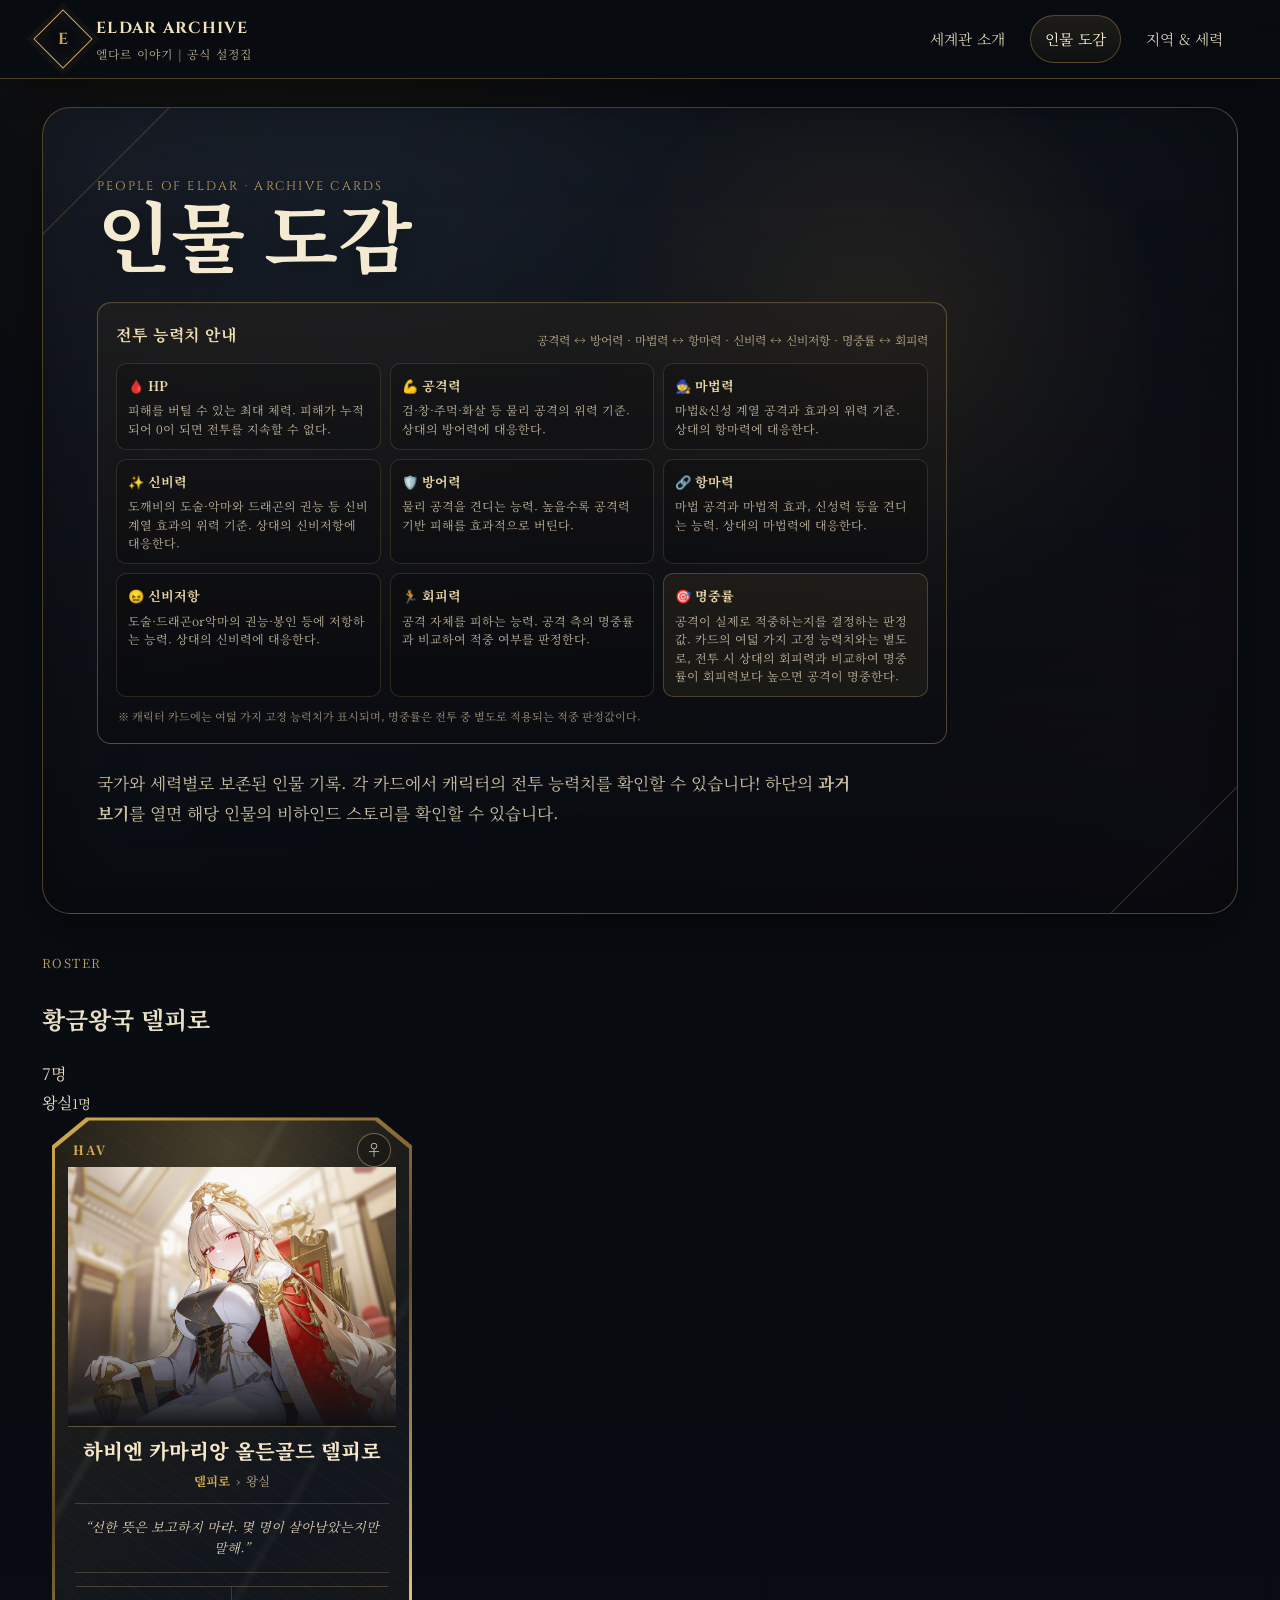
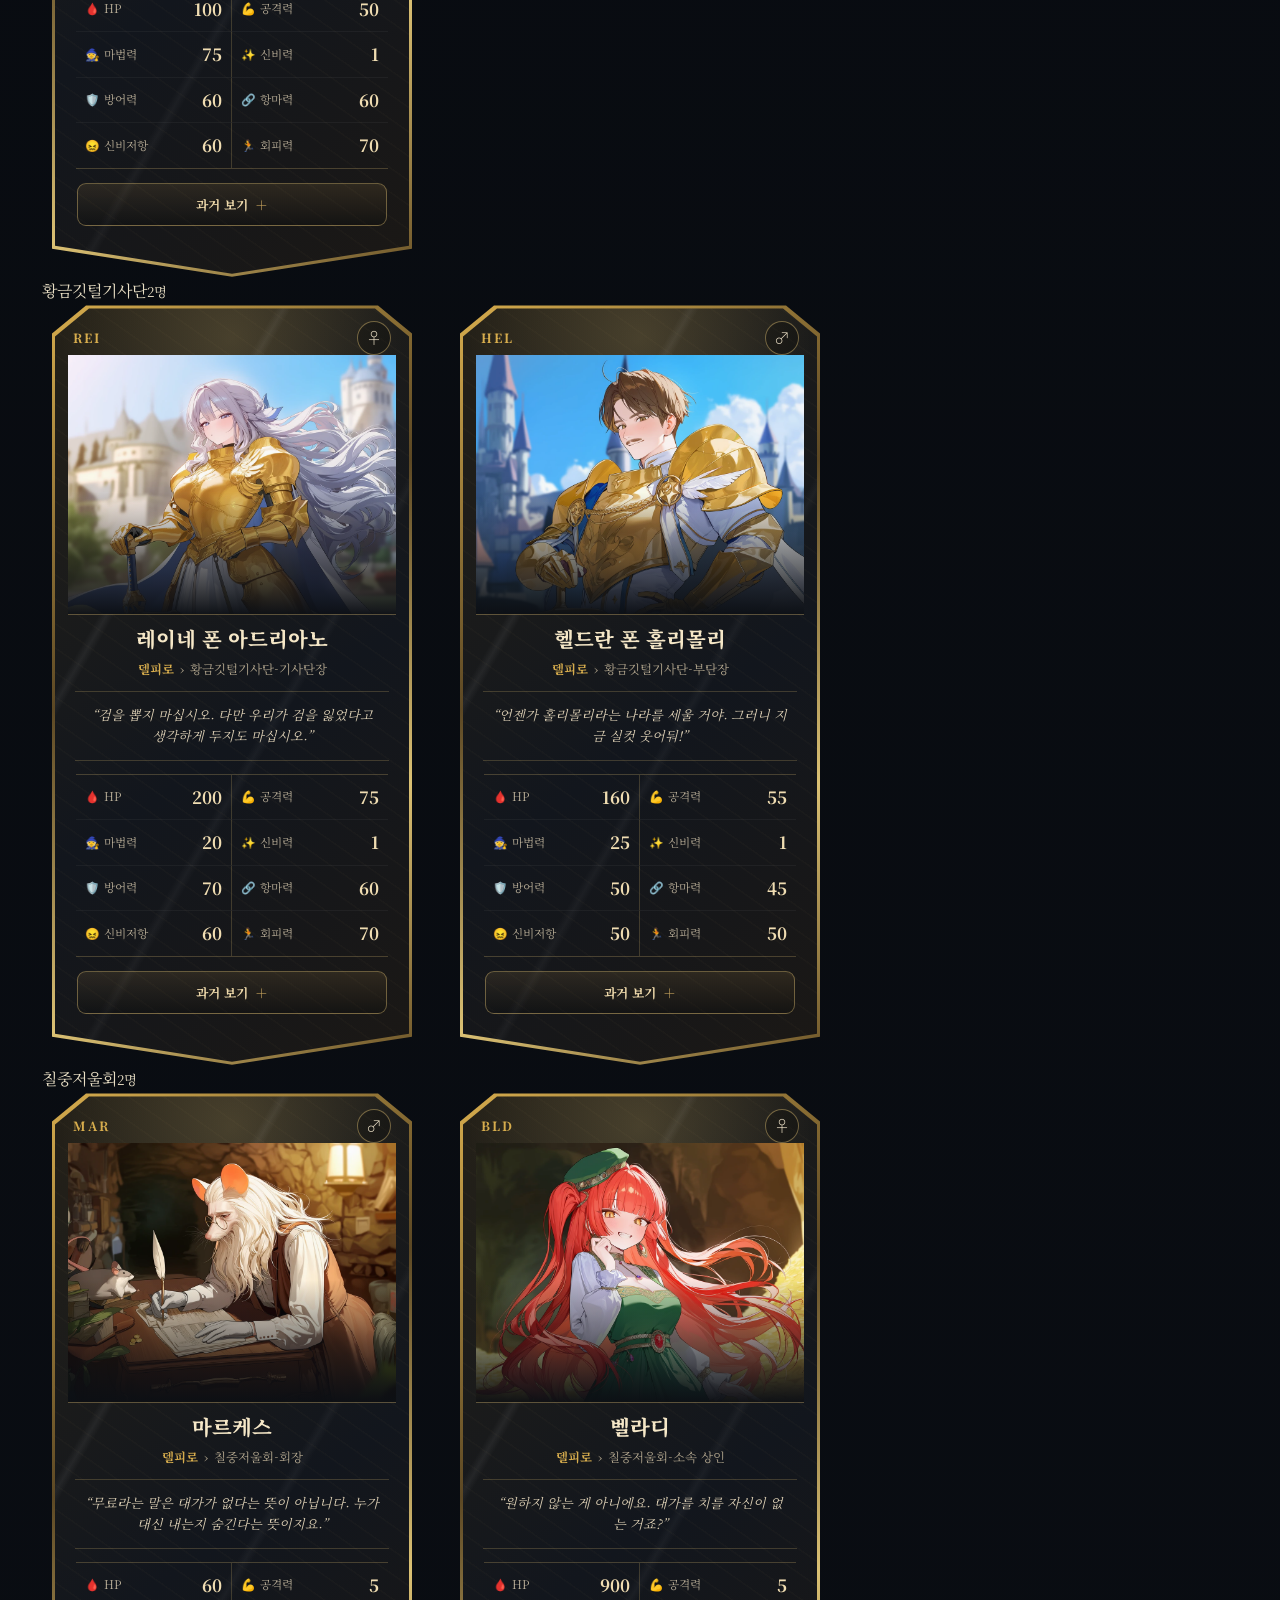
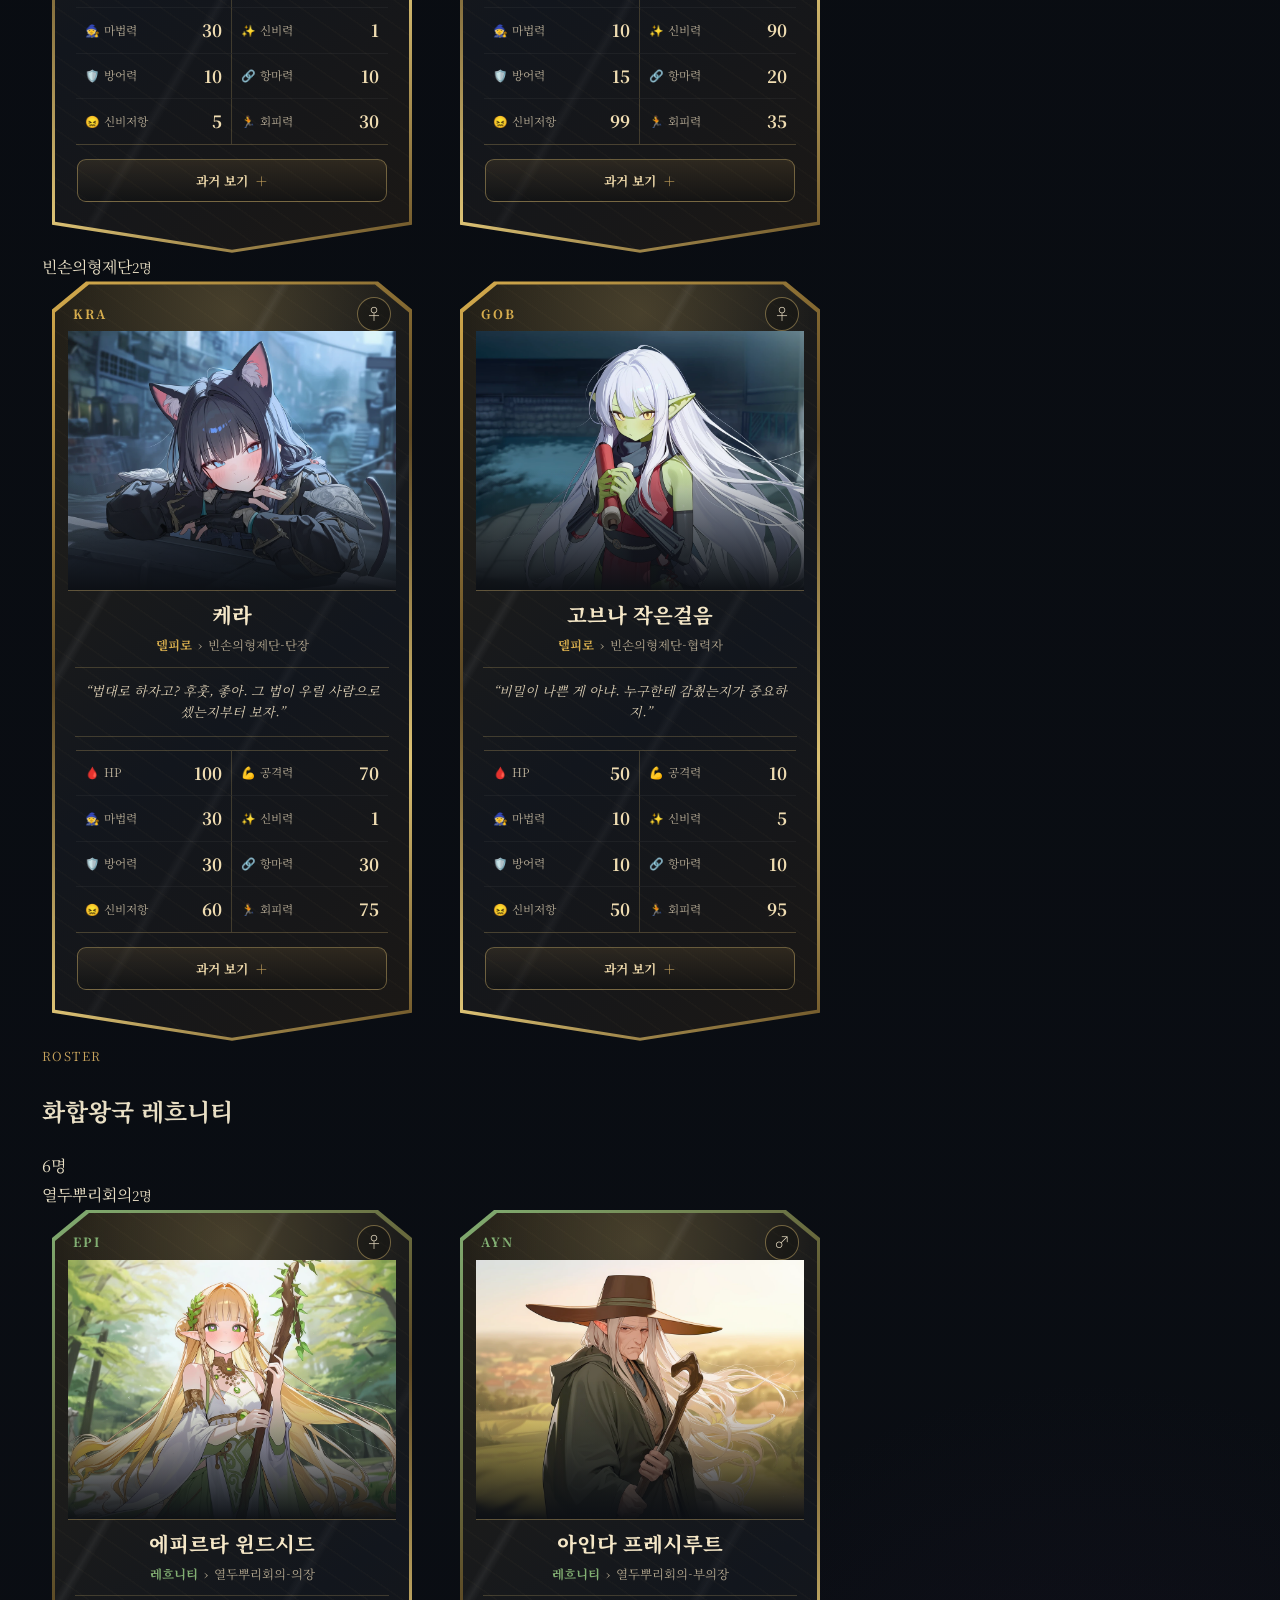
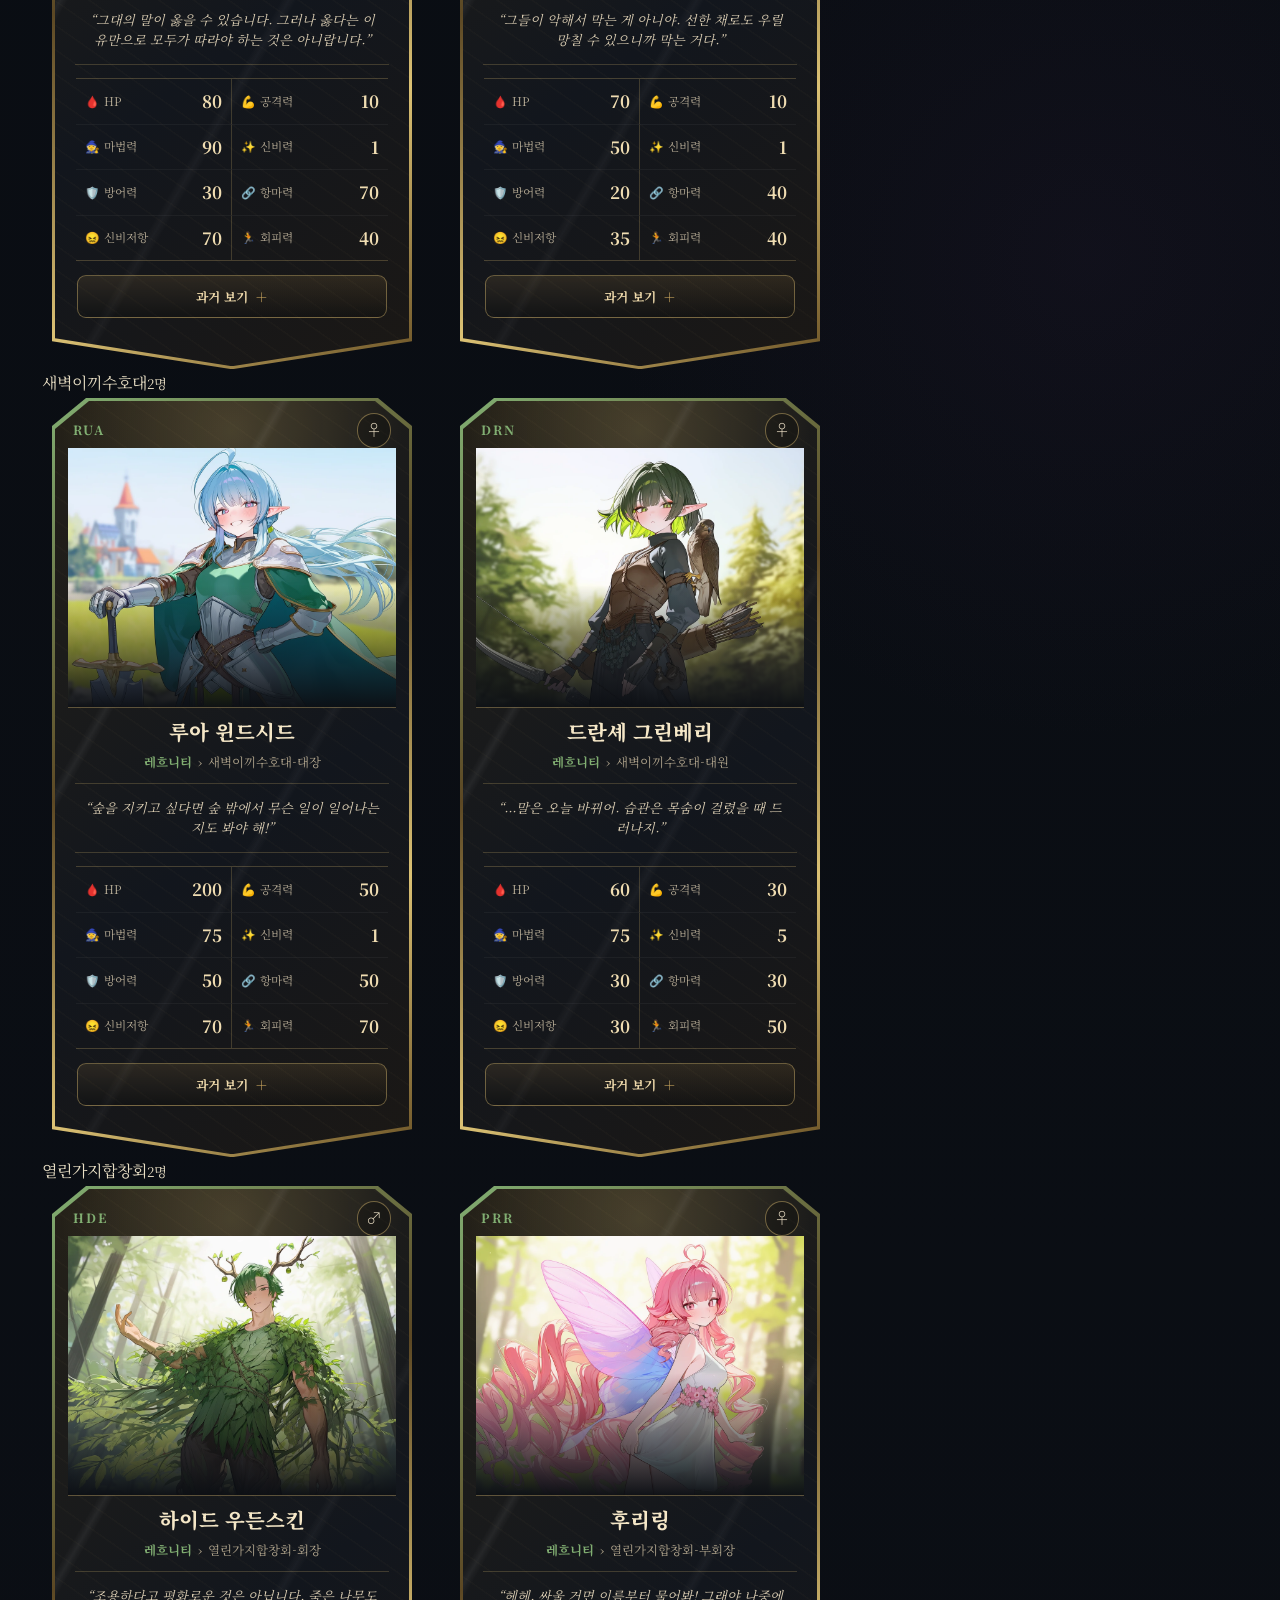
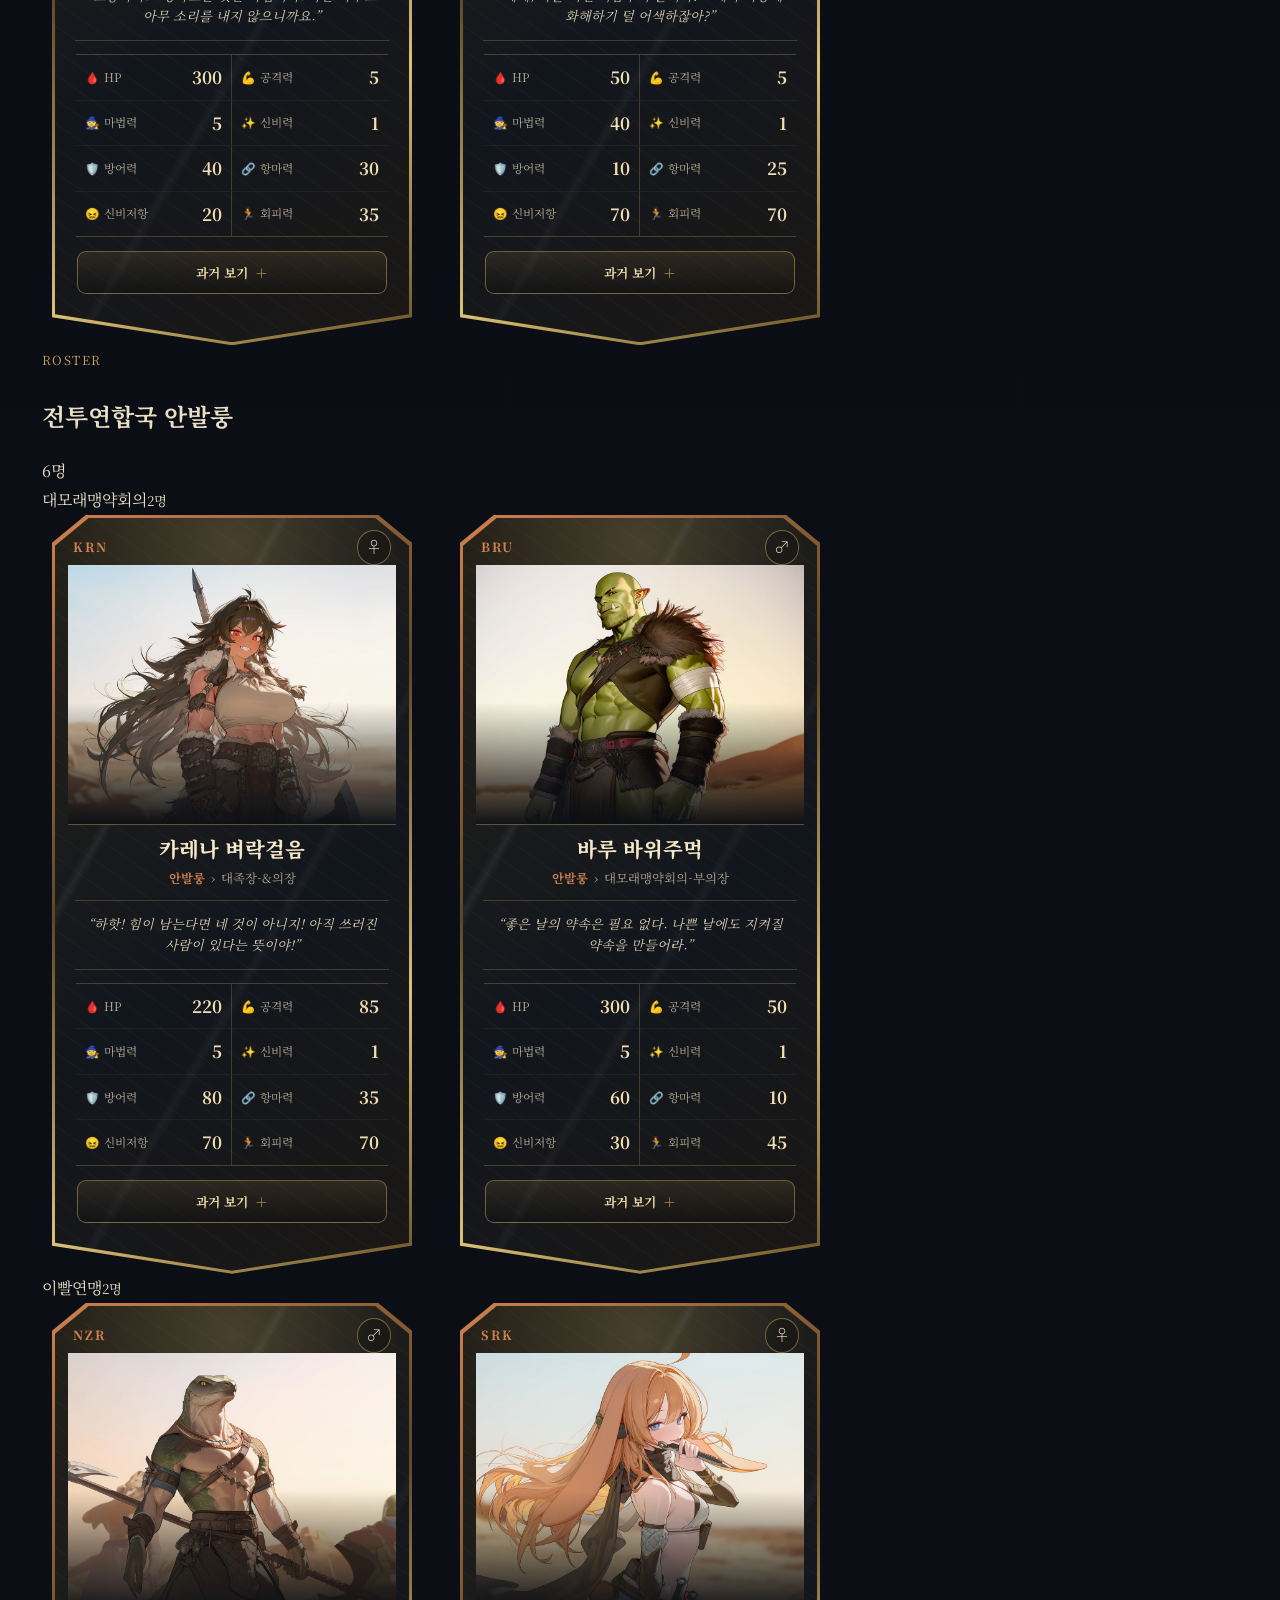
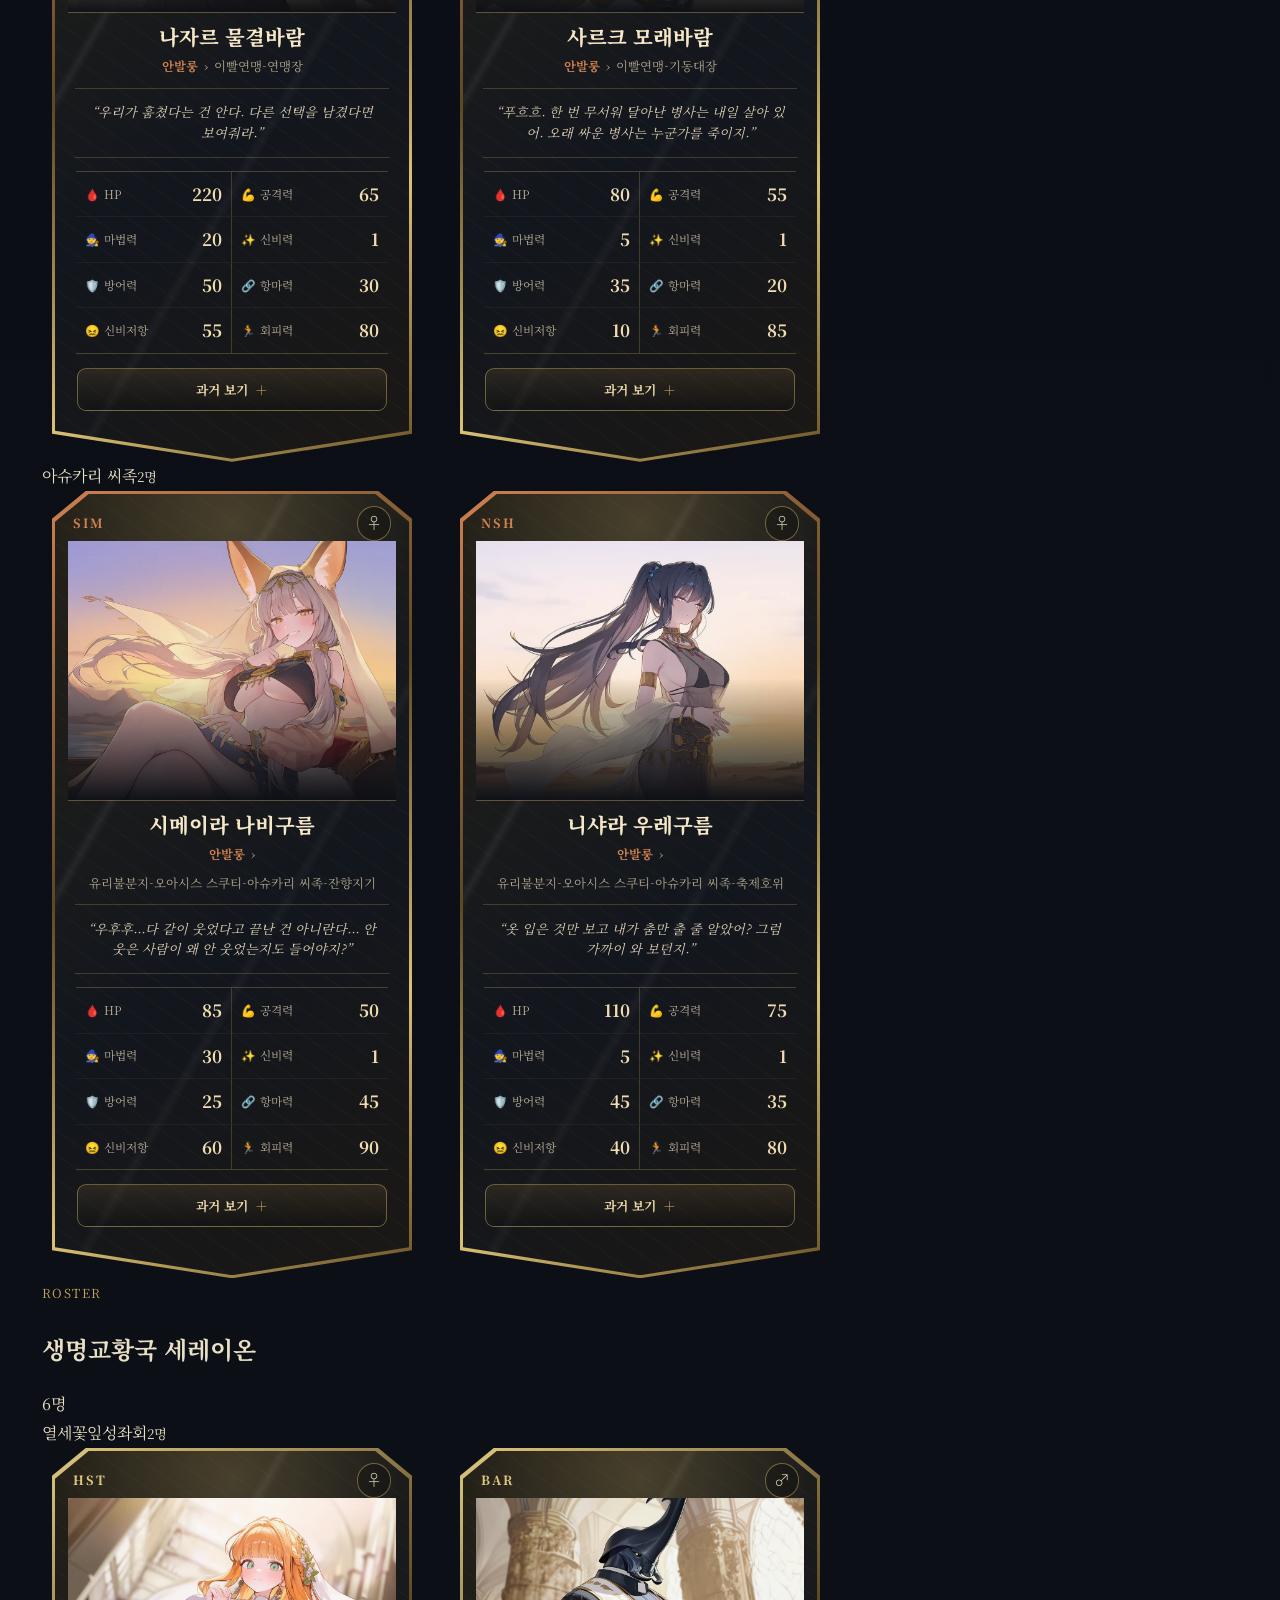
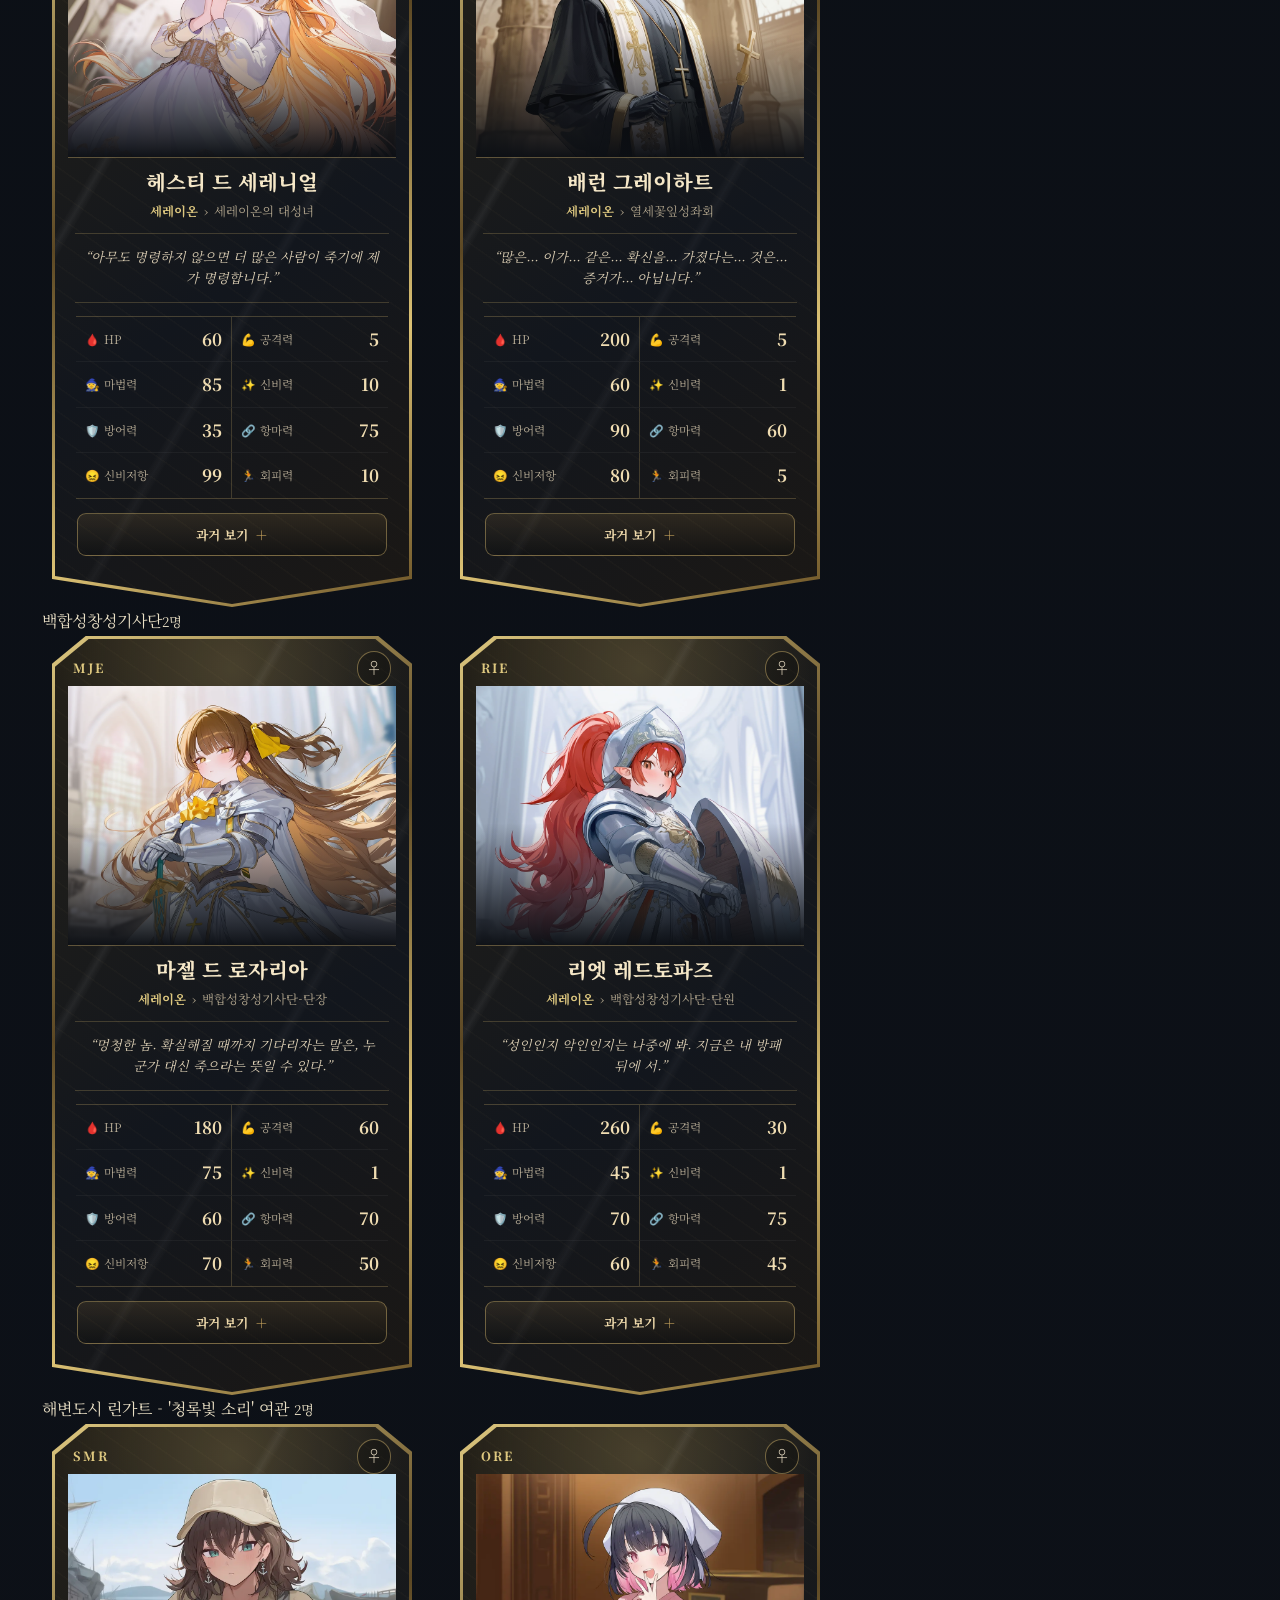
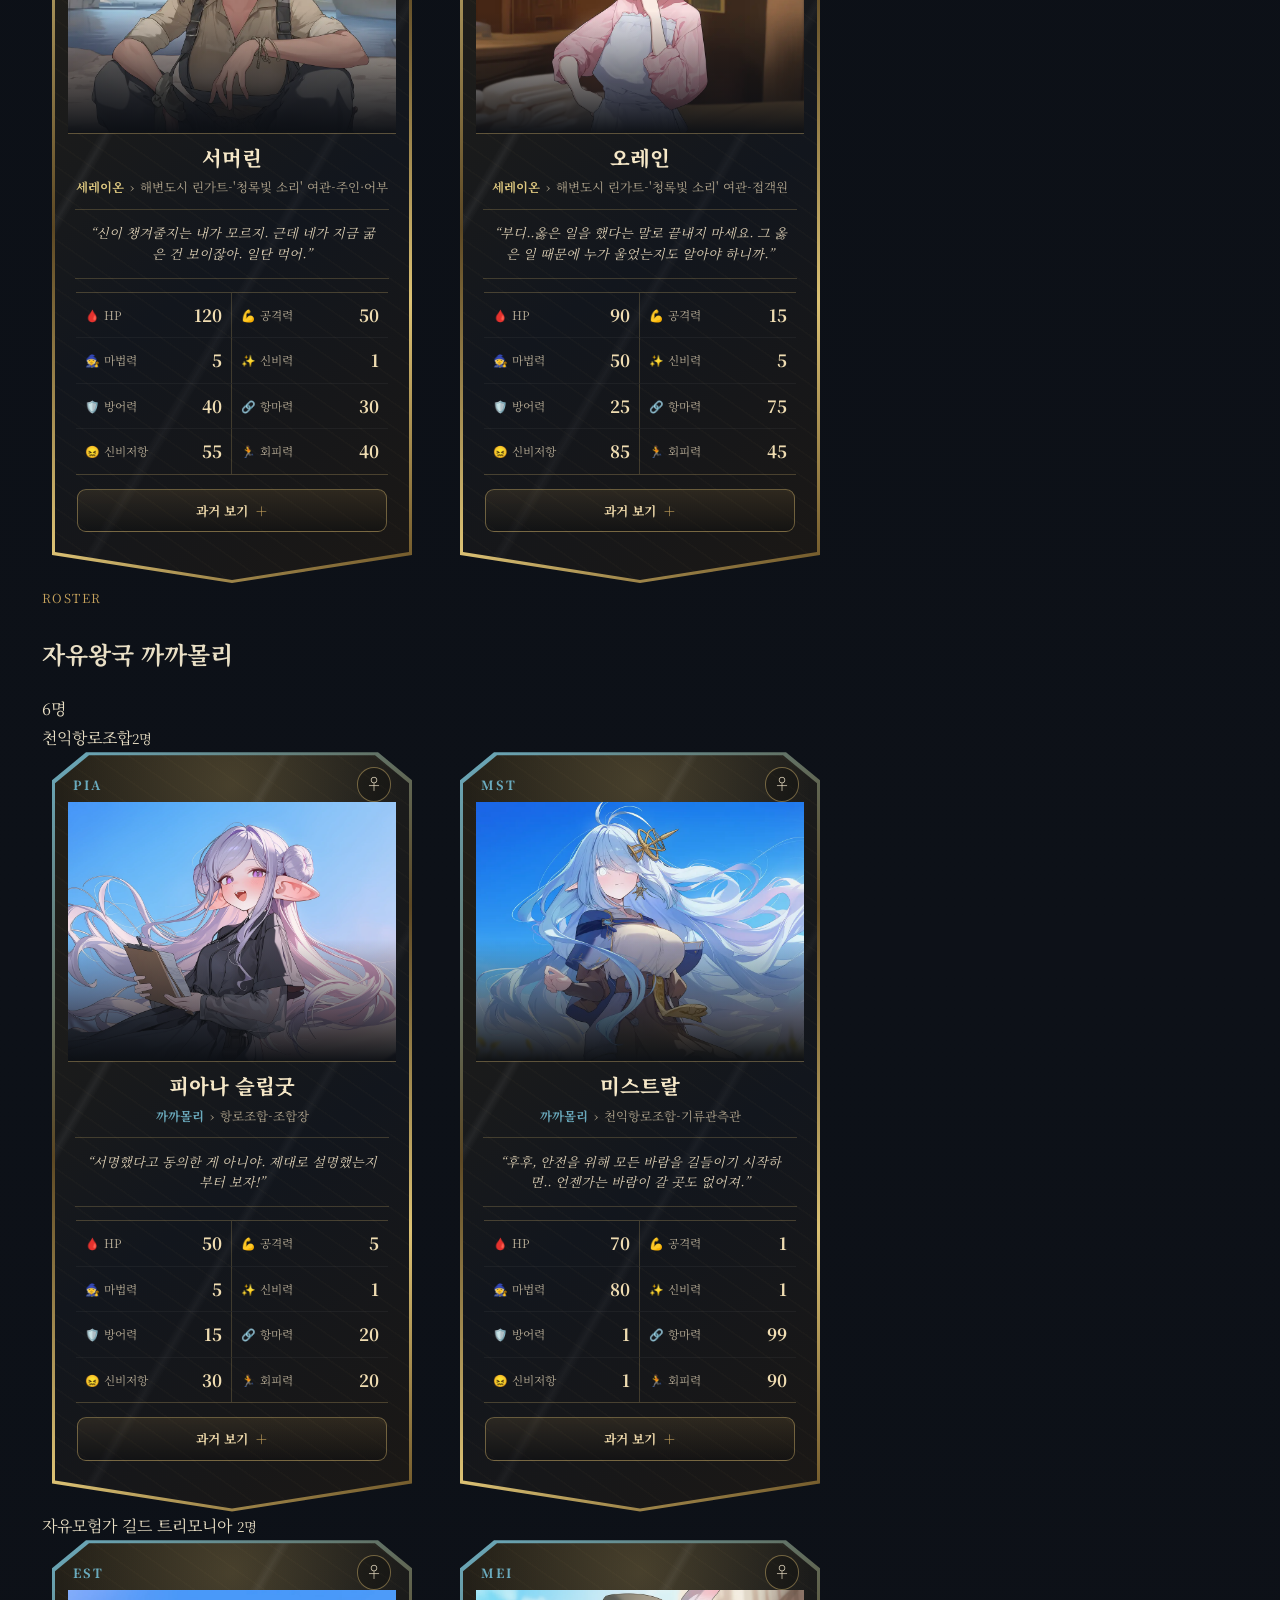
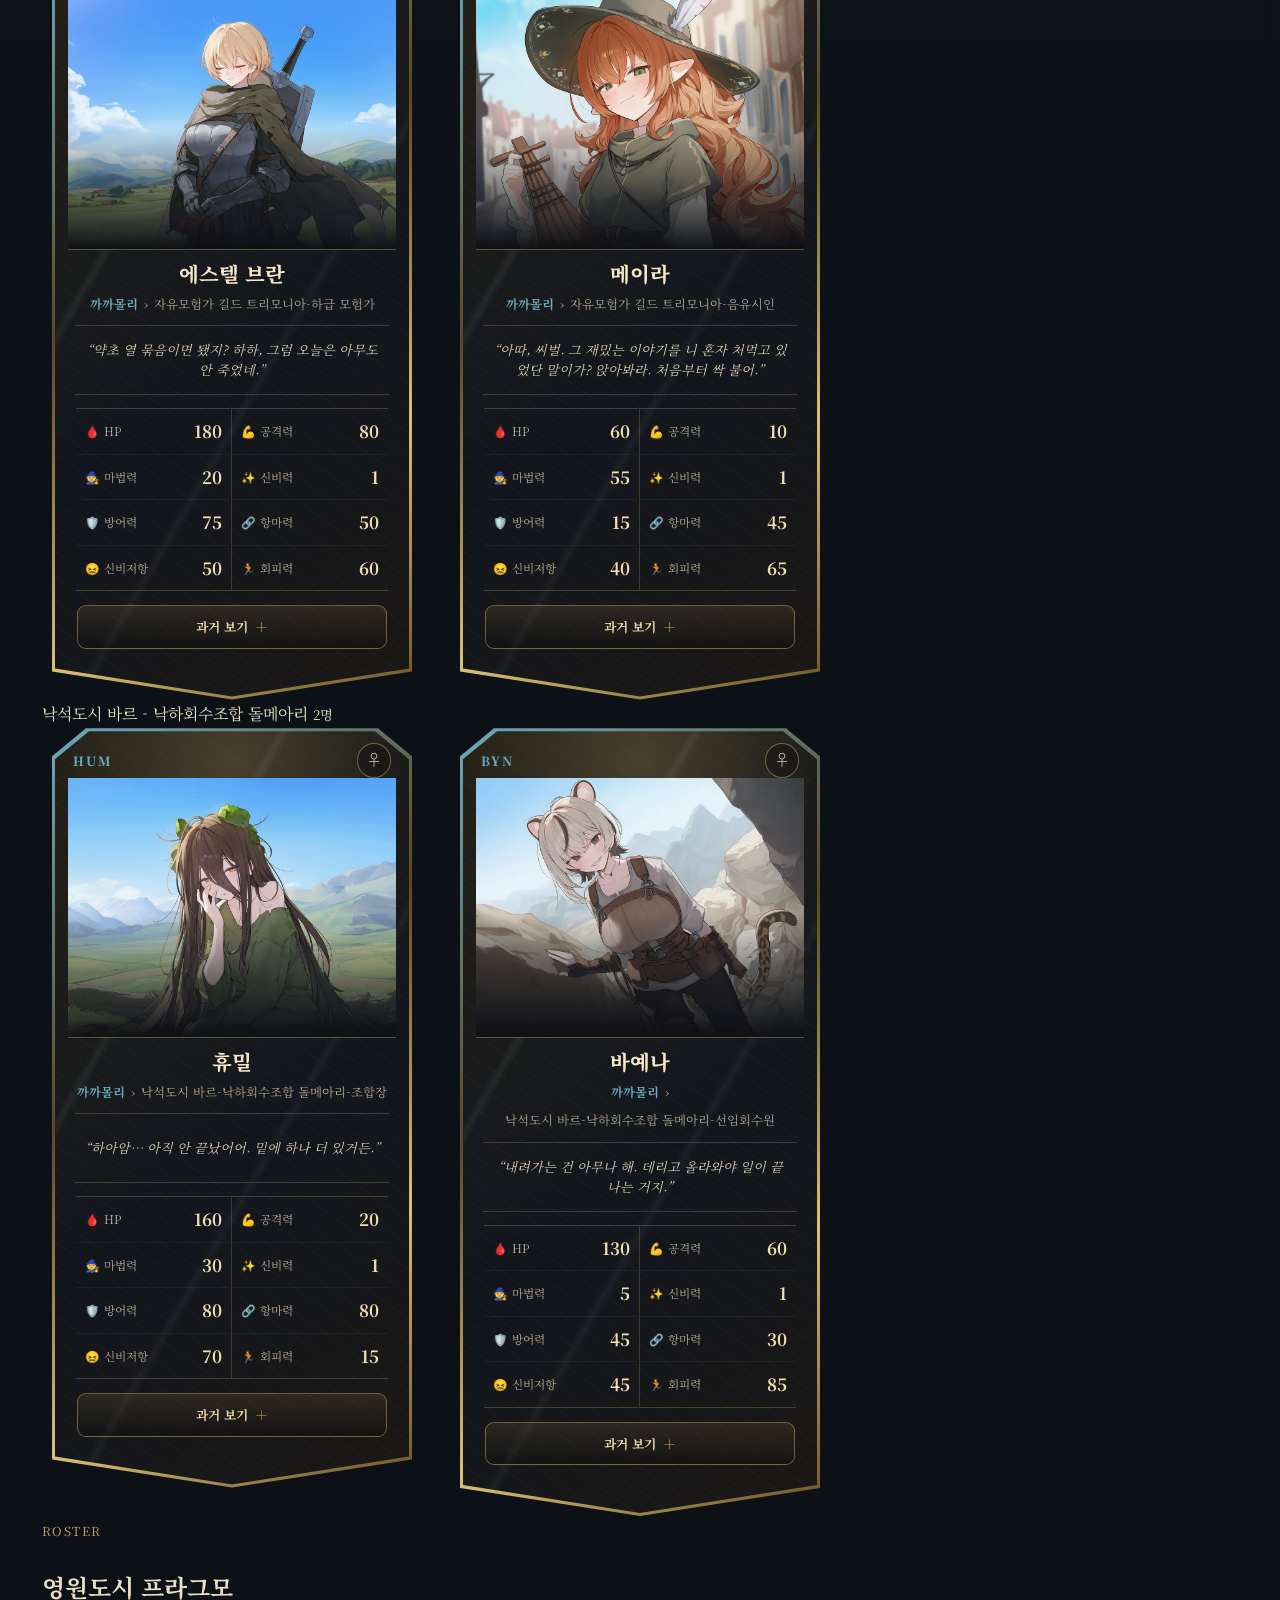
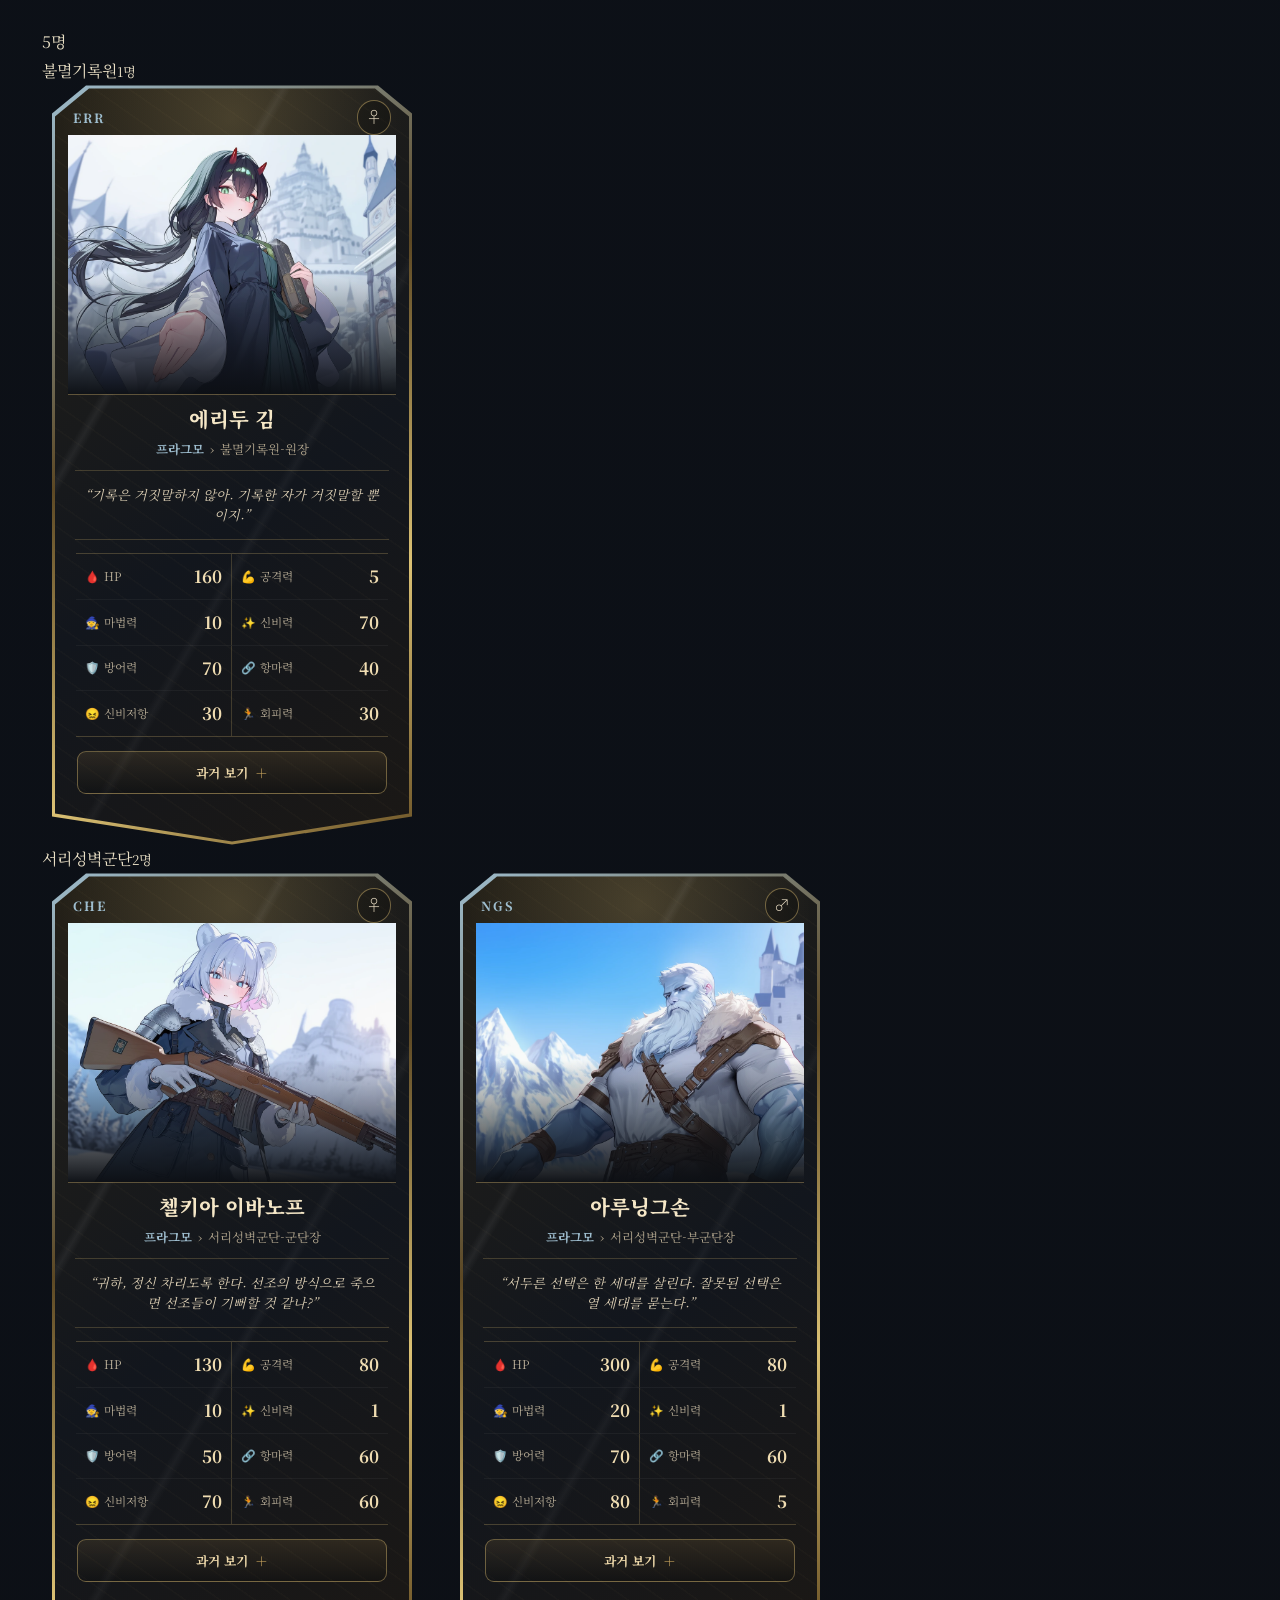
==== commit b13329ef: "Update characters.html" ====
--- a/characters.html
+++ b/characters.html
@@ -11835,7 +11835,7 @@
 
 공포 자체는 남긴다.<br><br>
 
-하지만 무엇을 하면 살아남을 수 있는지는 अस्पष्ट하게 만들지 않으려 한다.<br><br>
+하지만 무엇을 하면 살아남을 수 있는지는 분명하게 만들지 않으려 한다.<br><br>
 
 자신의 씨족이 몰살당했던 날,<br>
 어떻게 해야 공격이 멈추는지 아무도 알지 못했다.<br><br>
@@ -54083,11 +54083,11 @@
 </section></section><section class="nation-roster" id="roster-mikare">
   <div class="roster-title">
     <div><span class="kicker">Roster</span><h2>미카레 아카데미</h2></div>
-    <span class="roster-count">5명</span>
+    <span class="roster-count">8명</span>
   </div>
 
   <section class="faction-section">
-    <div class="faction-heading"><span>재학생</span><small>2명+(추가예정)</small></div>
+    <div class="faction-heading"><span>재학생</span><small>5명+(추가예정)</small></div>
     <div class="game-card-grid">
 
       <article class="game-card-shell mikare">
@@ -55103,6 +55103,1875 @@
 
     </div>
   </section>
+        <article class="game-card-shell mikare">
+        <div class="game-card">
+          <div class="card-topline"><span class="char-code">TRV</span><span class="gender-badge">♀</span></div>
+          <div class="character-art" style="--portrait:url('images/TRV_1.webp')" role="img" aria-label="트레비 터프풋 초상화"><span></span></div>
+          <div class="card-name">트레비 터프풋</div>
+          <div class="card-affiliation"><strong>미카레 아카데미</strong><span>›</span>고대학·탐사학부-학생</div>
+          <blockquote class="card-quote">“헤헤, 미신이라고 버리지 말자구. 왜 그런 말이 생겼는지부터 보자!”</blockquote>
+
+          <div class="game-stats">
+            <div class="game-stat"><span class="stat-label">🩸 HP</span><b>150</b></div>
+            <div class="game-stat"><span class="stat-label">💪 공격력</span><b>38</b></div>
+            <div class="game-stat"><span class="stat-label">🧙 마법력</span><b>18</b></div>
+            <div class="game-stat"><span class="stat-label">✨ 신비력</span><b>3</b></div>
+            <div class="game-stat"><span class="stat-label">🛡️ 방어력</span><b>32</b></div>
+            <div class="game-stat"><span class="stat-label">🔗 항마력</span><b>24</b></div>
+            <div class="game-stat"><span class="stat-label">😖 신비저항</span><b>26</b></div>
+            <div class="game-stat"><span class="stat-label">🏃 회피력</span><b>47</b></div>
+          </div>
+
+          <details class="past-record">
+            <summary>과거 보기</summary>
+            <div class="past-body">트레비 터프풋은 어릴 때부터 길 위의 이야기를 좋아했다.<br><br>
+
+델피로의 수도에서 멀리 떨어진 지방 도시에서 자란 그녀에게 여행자는 늘 흥미로운 사람들이었다.<br><br>
+
+북부에서 온 상인은 눈보라 이야기를 했다.<br><br>
+
+서쪽에서 온 광부는 폐광 안에서는 이름을 세 번 부르면 안 된다고 말했다.<br><br>
+
+남쪽을 다녀온 마부는 사막에서 해가 진 뒤 혼자 들리는 종소리를 따라가면 죽는다고 했다.<br><br>
+
+어른들은 그런 이야기를 대부분 웃어넘겼다.<br><br>
+
+미신.<br><br>
+
+허풍.<br><br>
+
+술자리에서 부풀려진 여행담.<br><br>
+
+트레비는 조금 다르게 생각했다.<br><br>
+
+“근데 왜 그런 말이 생겼어?”<br><br>
+
+그 질문을 아주 자주 했다.<br><br>
+
+---<br><br>
+
+어린 트레비는 여행자의 말에서 무서운 괴물보다 이상한 세부사항을 기억했다.<br><br>
+
+비가 오기 전에 개미가 높은 곳으로 올라간다는 이야기.<br><br>
+
+계곡에서 갑자기 새소리가 사라지면 오래 머물지 말라는 이야기.<br><br>
+
+산에서는 햇빛이 남아 있어도 특정 바위에 그림자가 닿으면 돌아가야 한다는 이야기.<br><br>
+
+누군가는 정령의 경고라고 했다.<br><br>
+
+누군가는 산신의 노여움이라고 했다.<br><br>
+
+트레비는 어느 쪽도 확신하지 않았다.<br><br>
+
+다만 그 말을 기억했다.<br><br>
+
+몇 년 뒤 이유를 알게 되는 경우가 있었기 때문이다.<br><br>
+
+새소리가 사라진 계곡에서는 오래된 광맥에서 독성가스가 새어나오고 있었다.<br><br>
+
+특정 바위의 그림자가 길을 덮는 시간은 산에서 기온이 급격히 떨어지기 시작하는 시간과 거의 일치했다.<br><br>
+
+종소리를 따라가면 안 된다는 사막의 이야기는 바람이 소리를 왜곡하는 방향과 관련이 있다는 설명도 들었다.<br><br>
+
+모든 이야기가 맞는 것은 아니었다.<br><br>
+
+대부분은 틀렸다.<br><br>
+
+정말 아무 의미 없는 징크스도 많았다.<br><br>
+
+하지만 트레비는 그것 때문에 전부 버려야 한다고 생각하지 않았다.<br><br>
+
+“열 개 중 아홉 개가 헛소리여도 하나가 사람 살리면 된 거 아니야?”<br><br>
+
+그녀에게 현장의 미신은 진실이 아니었다.<br><br>
+
+아직 이유를 모르는 자료에 가까웠다.<br><br>
+
+---<br><br>
+
+트레비가 본격적으로 탐사를 따라다니기 시작한 것은 성인이 된 뒤였다.<br><br>
+
+처음부터 탐사대의 중요한 인물은 아니었다.<br><br>
+
+짐을 옮겼다.<br><br>
+
+텐트를 쳤다.<br><br>
+
+밧줄을 정리했다.<br><br>
+
+식수를 계산했다.<br><br>
+
+탐사대가 지나간 자리에 무엇을 남기면 안 되는지도 배웠다.<br><br>
+
+학자들이 유적의 글자를 읽는 동안 트레비는 천장을 봤다.<br><br>
+
+용병들이 주변을 경계하는 동안에는 바닥을 봤다.<br><br>
+
+오래된 문보다 문 아래 쌓인 먼지의 방향을 먼저 봤고,<br><br>
+
+석상의 의미보다 석상 뒤쪽에서 바람이 들어오는 이유를 궁금해했다.<br><br>
+
+몇몇 학자들은 그런 그녀를 탐사에 적성이 있다고 평가했다.<br><br>
+
+어떤 사람은 공부를 제대로 해보라고 권했다.<br><br>
+
+그 말을 따라 트레비는 왕립 미카레 아카데미의 고대학·탐사학부에 지원했다.<br><br>
+
+현장을 좋아한다는 이유만으로 합격한 것은 아니었다.<br><br>
+
+실기시험에서 길을 찾았다.<br><br>
+
+위험요소를 발견했다.<br><br>
+
+주어진 장비로 임시 고정장치를 만들었다.<br><br>
+
+그리고 마지막 평가에서 시험관이 물었다.<br><br>
+
+“왜 이쪽 길을 피했습니까?”<br><br>
+
+트레비가 대답했다.<br><br>
+
+“느낌이 이상해서요.”<br><br>
+
+시험관의 표정이 미묘해졌다.<br><br>
+
+“구체적으로 말해보세요.”<br><br>
+
+트레비는 잠시 생각했다.<br><br>
+
+“그냥 보면 이상한데.”<br><br>
+
+그녀는 높은 실기점수와 별로 높지 않은 서술점수로 입학했다.<br><br>
+
+---<br><br>
+
+미카레에서 트레비는 처음으로 자신이 가진 능력의 이상한 약점을 발견했다.<br><br>
+
+현장에 내보내면 잘했다.<br><br>
+
+길을 찾았다.<br><br>
+
+사람이 밟으면 위험한 바닥을 알아챘다.<br><br>
+
+날씨가 변할 것 같으면 남들보다 먼저 장비를 챙겼다.<br><br>
+
+그런데 보고서를 쓰라고 하면 자주 막혔다.<br><br>
+
+‘왼쪽 통로는 위험해 보였음.’<br><br>
+
+교수가 그 문장에 줄을 그었다.<br><br>
+
+‘왜?’<br><br>
+
+트레비는 다시 썼다.<br><br>
+
+‘뭔가 이상했음.’<br><br>
+
+다시 줄이 그어졌다.<br><br>
+
+‘무엇이?’<br><br>
+
+트레비는 한동안 종이를 바라봤다.<br><br>
+
+현장에서는 분명 알고 있었다.<br><br>
+
+공기의 냄새가 조금 달랐다.<br><br>
+
+돌에 낀 이끼의 색도 달랐다.<br><br>
+
+바닥의 습기와 벽의 균열 방향도 평범하지 않았다.<br><br>
+
+그 모든 것이 머릿속에서는 하나의 감각으로 붙어 있었다.<br><br>
+
+하지만 그것을 다른 사람이 이해할 수 있도록 풀어내는 일은 전혀 다른 능력이었다.<br><br>
+
+트레비는 그 차이를 대수롭지 않게 생각했다.<br><br>
+
+자기가 현장에 있으면 된다고 생각했다.<br><br>
+
+적어도 처음에는 그랬다.<br><br>
+
+---<br><br>
+
+1학년 여름.<br><br>
+
+트레비는 남부 탐사단에 따라 안발룽으로 향했다.<br><br>
+
+그녀에게는 처음 밟는 대규모 사막이었다.<br><br>
+
+준비도 했다.<br><br>
+
+지도도 확인했다.<br><br>
+
+식수량도 계산했다.<br><br>
+
+현지 상인들에게 이동시간도 물었다.<br><br>
+
+트레비는 자신이 꽤 잘 준비했다고 생각했다.<br><br>
+
+문제는 준비한 사람이 틀릴 수 있다는 사실이었다.<br><br>
+
+지도에 표시된 작은 수원이 말라 있었다.<br><br>
+
+지난 계절에 모래언덕의 모양이 바뀌면서 이동거리도 예상보다 길어졌다.<br><br>
+
+처음에는 큰 문제라고 생각하지 않았다.<br><br>
+
+돌아가면 된다고 생각했다.<br><br>
+
+그 판단도 늦었다.<br><br>
+
+물을 아끼기 시작했을 때는 이미 너무 많이 마신 뒤였다.<br><br>
+
+햇빛은 생각보다 오래 갔다.<br><br>
+
+입안이 말랐다.<br><br>
+
+머리가 아팠다.<br><br>
+
+발걸음이 이상하게 가벼워졌다.<br><br>
+
+트레비는 그 상태에서도 방향을 잡을 수 있다고 생각했다.<br><br>
+
+현장을 잘 아니까.<br><br>
+
+위험을 잘 아니까.<br><br>
+
+다른 사람보다 많이 다녀봤으니까.<br><br>
+
+그리고 자신이 같은 모래언덕을 두 번째 지나고 있다는 사실을 한참 뒤에야 알아챘다.<br><br>
+
+---<br><br>
+
+카레나가 트레비를 발견했을 때 그녀는 바위 그늘에 반쯤 쓰러져 있었다.<br><br>
+
+안발룽의 대족장은 처음에는 죽은 사람인 줄 알았다고 말했다.<br><br>
+
+트레비는 나중에 그 이야기를 듣고 항의했다.<br><br>
+
+“숨은 쉬고 있었거든.”<br><br>
+
+카레나는 웃었다.<br><br>
+
+“그걸 잘했다고 말하는 거냐?”<br><br>
+
+트레비는 대답하지 못했다.<br><br>
+
+카레나와 함께 움직이던 사람들이 그녀에게 물을 먹이고 몸을 식혔다.<br><br>
+
+정신을 제대로 차렸을 때 카레나가 처음 물은 것은 이름도 출신도 아니었다.<br><br>
+
+“물을 얼마나 가지고 왔지?”<br><br>
+
+트레비가 양을 말했다.<br><br>
+
+“며칠 잡았고?”<br><br>
+
+그것도 말했다.<br><br>
+
+“예비분은?”<br><br>
+
+트레비가 조용해졌다.<br><br>
+
+카레나는 그녀의 이마를 손가락으로 툭 쳤다.<br><br>
+
+“용감한 게 아니라 계산을 틀린 거잖아.”<br><br>
+
+트레비는 반박하고 싶었다.<br><br>
+
+그런데 맞는 말이었다.<br><br>
+
+---<br><br>
+
+그 뒤 트레비는 예정에 없던 시간을 카르하에서 보내게 되었다.<br><br>
+
+몸을 회복하기 위해서였다.<br><br>
+
+그리고 카레나가 그녀를 마음에 들어 했기 때문이기도 했다.<br><br>
+
+카레나는 트레비를 두고 델피로 사람치고는 겁이 없다고 말했다.<br><br>
+
+트레비는 그 말이 칭찬인지 놀림인지 지금도 확신하지 못한다.<br><br>
+
+카레나는 사막에서 살아남는 법을 가르쳤다.<br><br>
+
+물을 찾는 법.<br><br>
+
+바람이 바뀌기 전 모래 표면이 어떻게 달라지는지 보는 법.<br><br>
+
+밤에 체온을 지키는 법.<br><br>
+
+낮에 쓸데없이 움직이지 않는 법.<br><br>
+
+짐승의 흔적에서 가까운 수원을 짐작하는 법.<br><br>
+
+길을 잃었을 때 가장 먼저 해야 하는 것이 걷는 일이 아닐 수도 있다는 것.<br><br>
+
+카레나는 설명하면서도 오래된 안발룽의 속설을 자주 함께 말했다.<br><br>
+
+어떤 별 아래에서는 우물을 파지 말라.<br><br>
+
+모래가 노래하면 천막을 낮춰라.<br><br>
+
+도마뱀이 해가 뜨기 전에 바위에서 내려오면 서둘러 그늘을 찾아라.<br><br>
+
+트레비는 매번 물었다.<br><br>
+
+“왜?”<br><br>
+
+카레나는 아는 것은 설명했다.<br><br>
+
+모르는 것은 모른다고 했다.<br><br>
+
+그 대답이 트레비는 마음에 들었다.<br><br>
+
+모른다고 해서 버리지 않았다.<br><br>
+
+안다고 우기지도 않았다.<br><br>
+
+그저 살아남은 사람들이 오래 기억해온 말로 취급했다.<br><br>
+
+트레비는 카르하에서 작은 수첩 하나를 거의 다 채웠다.<br><br>
+
+속설.<br><br>
+
+관찰.<br><br>
+
+가능한 이유.<br><br>
+
+확인하지 못한 것.<br><br>
+
+틀린 것으로 확인된 것.<br><br>
+
+그것이 그녀가 처음으로 제대로 만든 현장기록이었다.<br><br>
+
+---<br><br>
+
+미카레로 돌아온 뒤 트레비는 남부 탐사 보고서를 제출했다.<br><br>
+
+발견한 유물은 많지 않았다.<br><br>
+
+새로운 유적도 찾지 못했다.<br><br>
+
+지도에 없던 수원의 소실을 확인했고,<br><br>
+
+몇몇 이동경로를 수정했으며,<br><br>
+
+안발룽에서 배운 생존법을 정리했다.<br><br>
+
+그리고 자신의 실수도 적었다.<br><br>
+
+예비 식수 부족.<br><br>
+
+철수판단 지연.<br><br>
+
+탈수상태에서의 방향감각 상실.<br><br>
+
+누군가 물었다.<br><br>
+
+“이 탐사에서 가장 큰 성과가 뭐였습니까?”<br><br>
+
+트레비가 대답했다.<br><br>
+
+“제가 살아 돌아온 거요.”<br><br>
+
+몇몇 학생이 웃었다.<br><br>
+
+트레비는 웃지 않았다.<br><br>
+
+“진짜로.”<br><br>
+
+그녀에게 탐사의 성공은 발견한 물건의 가치만으로 결정되지 않았다.<br><br>
+
+발견하고 죽으면 다음 탐사는 없다.<br><br>
+
+논문을 쓰기도 전에 전원이 사라진 탐사대는 뛰어난 탐사대가 아니다.<br><br>
+
+살아서 돌아오는 것도 성과였다.<br><br>
+
+트레비는 그 믿음을 지금도 버리지 않았다.<br><br>
+
+---<br><br>
+
+하지만 그 뒤 브랜던 로디우스가 그녀에게 물었다.<br><br>
+
+“그렇다면 다음 사람이 살아 돌아오게 하려면 무엇을 남겨야 합니까?”<br><br>
+
+트레비는 수첩을 들어 보였다.<br><br>
+
+브랜던은 몇 장을 읽었다.<br><br>
+
+그리고 한 문장을 가리켰다.<br><br>
+
+‘이 지형에서는 오래 머물면 안 됨. 느낌이 안 좋음.’<br><br>
+
+트레비가 눈을 피했다.<br><br>
+
+“……저건 고칠 거예요.”<br><br>
+
+브랜던은 고개를 끄덕였다.<br><br>
+
+“당신이 현장에 없을 때도 작동하는 기록이어야 합니다.”<br><br>
+
+그 말은 트레비가 생각했던 것보다 오래 남았다.<br><br>
+
+자신이 살아 돌아오는 것으로 충분하지 않다.<br><br>
+
+자신이 발견한 위험을 다음 사람이 알아볼 수 있어야 한다.<br><br>
+
+자기가 감각으로 아는 것을 글로 옮겨야 한다.<br><br>
+
+누구나 따라 할 수 있는 형태로 남겨야 한다.<br><br>
+
+그것은 트레비에게 절벽을 오르는 것보다 어려울 때가 많았다.<br><br>
+
+---<br><br>
+
+한 번은 후배 학생과 짧은 현장실습을 나간 적도 있었다.<br><br>
+
+좁은 암반지대를 지나며 트레비가 말했다.<br><br>
+
+“저쪽은 밟지 마.”<br><br>
+
+후배가 물었다.<br><br>
+
+“왜요?”<br><br>
+
+트레비가 익숙하게 대답했다.<br><br>
+
+“보면 알잖아.”<br><br>
+
+후배는 정말 몰랐다.<br><br>
+
+잠시 뒤 그 학생이 비슷한 지형에서 잘못된 돌을 밟았다.<br><br>
+
+큰 사고는 아니었다.<br><br>
+
+발목을 삐끗한 정도였다.<br><br>
+
+하지만 트레비는 그날 이상할 만큼 말이 적었다.<br><br>
+
+자신은 알고 있었다.<br><br>
+
+그 학생은 몰랐다.<br><br>
+
+그리고 자신은 알려주지 못했다.<br><br>
+
+그 차이를 단순히 경험 부족이라고 부르면 편했다.<br><br>
+
+하지만 그러면 경험이 없는 사람은 언제나 직접 다쳐가며 배워야 한다.<br><br>
+
+트레비는 그런 탐사법을 좋아하지 않았다.<br><br>
+
+---<br><br>
+
+그 뒤부터 그녀의 기록 방식이 조금씩 달라졌다.<br><br>
+
+‘이상함.’<br><br>
+
+대신,<br><br>
+
+‘암반 아래쪽의 색이 주변보다 밝음.’<br><br>
+
+‘표면에 모래가 고이지 않음.’<br><br>
+
+‘체중을 실으면 안쪽에서 빈 소리가 남.’<br><br>
+
+이라고 썼다.<br><br>
+
+현장에서 들은 미신도 그대로 기록하되 옆에 표시를 붙였다.<br><br>
+
+확인됨.<br><br>
+
+추정.<br><br>
+
+미확인.<br><br>
+
+반례 있음.<br><br>
+
+그녀는 여전히 현장의 직감을 믿는다.<br><br>
+
+사람이 모든 위험을 완벽하게 설명할 수 있다고 생각하지도 않는다.<br><br>
+
+오랜 경험이 만들어내는 감각에는 말보다 빠른 것이 있다는 사실도 안다.<br><br>
+
+그래서 고민한다.<br><br>
+
+설명할 수 없는 감각을 어디까지 믿어야 하는가.<br><br>
+
+설명되지 않은 경험을 기록에서 빼버리면 중요한 경고를 잃을지도 모른다.<br><br>
+
+반대로 이유를 모르는 말을 그대로 가르치면 미신을 지식으로 포장하게 될지도 모른다.<br><br>
+
+그 경계는 아직도 어렵다.<br><br>
+
+---<br><br>
+
+현재의 트레비는 남부 탐사를 갈 일이 생기면 가능한 한 카르하를 경유한다.<br><br>
+
+카레나에게 얼굴을 비추기 위해서다.<br><br>
+
+새로운 생존법을 듣기도 하고,<br><br>
+
+자기가 정리한 기록을 보여주기도 한다.<br><br>
+
+카레나는 틀린 부분이 있으면 가차 없이 지적한다.<br><br>
+
+“이거 누가 가르쳤냐?”<br><br>
+
+“당신.”<br><br>
+
+“내가 이렇게 멍청하게 가르쳤을 리가 없는데.”<br><br>
+
+“그럼 다음 판에는 공동저자로 이름 넣어줄게.”<br><br>
+
+“싫다.”<br><br>
+
+트레비는 그런 시간을 좋아한다.<br><br>
+
+미카레에서는 논문과 성적표에 들어갈 수 없는 이야기들도 카르하에서는 살아 있는 지식으로 돌아다닌다.<br><br>
+
+그녀는 그 둘 가운데 어느 하나를 버리고 싶지 않다.<br><br>
+
+현장의 경험도.<br><br>
+
+그 경험을 검증하고 남기는 학문도.<br><br>
+
+---<br><br>
+
+트레비는 지금도 성적순위에는 큰 관심이 없다.<br><br>
+
+유적에서 떨어질 때 성적표가 밧줄을 잡아주지는 않는다고 생각한다.<br><br>
+
+하지만 예전처럼 그것만으로 학문을 가볍게 보지도 않는다.<br><br>
+
+좋은 기록 하나가 자신이 없는 탐사대의 목숨을 구할 수 있다는 것을 알게 되었기 때문이다.<br><br>
+
+그래서 요즘 트레비가 가장 오래 붙잡고 있는 문제는 유적의 비밀이 아니다.<br><br>
+
+자기가 알고 있는 것을 어떻게 남길 것인가.<br><br>
+
+몸이 먼저 알아차리는 위험을 어떻게 문장으로 바꿀 것인가.<br><br>
+
+사람들이 미신이라 부르는 경험 속에서 무엇을 버리고 무엇을 보존할 것인가.<br><br>
+
+그녀에게 탐사는 여전히 살아서 돌아오는 일이다.<br><br>
+
+하지만 이제는 거기에 하나가 더 붙었다.<br><br>
+
+다음 사람도 살아서 돌아올 수 있도록 남기는 것.<br><br>
+
+트레비는 아직 그 일을 잘하지 못한다.<br><br>
+
+그래서 계속 적는다.<br><br>
+
+지우고,<br><br>
+
+다시 적고,<br><br>
+
+확인한다.<br><br>
+
+그리고 누군가 현장에서 오래된 징크스를 비웃으면 여전히 같은 말을 한다.<br><br>
+
+“헤헤, 미신이라고 버리지 말자구.”<br><br>
+
+“왜 그런 말이 생겼는지부터 보자!”<br><br></div>
+          </details>
+        </div>
+      </article>
+
+
+      <article class="game-card-shell mikare">
+        <div class="game-card">
+          <div class="card-topline"><span class="char-code">SAY</span><span class="gender-badge">♀</span></div>
+          <div class="character-art" style="--portrait:url('images/SAY_1.webp')" role="img" aria-label="세이카 라벨 초상화"><span></span></div>
+          <div class="card-name">세이카 라벨</div>
+          <div class="card-affiliation"><strong>미카레 아카데미</strong><span>›</span>금융·상업학부-유학생</div>
+          <blockquote class="card-quote">“내가 제일 잘할 필요 있어? 제일 잘하는 사람들을 만나게 하면 되잖아.”</blockquote>
+
+          <div class="game-stats">
+            <div class="game-stat"><span class="stat-label">🩸 HP</span><b>90</b></div>
+            <div class="game-stat"><span class="stat-label">💪 공격력</span><b>17</b></div>
+            <div class="game-stat"><span class="stat-label">🧙 마법력</span><b>30</b></div>
+            <div class="game-stat"><span class="stat-label">✨ 신비력</span><b>8</b></div>
+            <div class="game-stat"><span class="stat-label">🛡️ 방어력</span><b>20</b></div>
+            <div class="game-stat"><span class="stat-label">🔗 항마력</span><b>33</b></div>
+            <div class="game-stat"><span class="stat-label">😖 신비저항</span><b>31</b></div>
+            <div class="game-stat"><span class="stat-label">🏃 회피력</span><b>41</b></div>
+          </div>
+
+          <details class="past-record">
+            <summary>과거 보기</summary>
+            <div class="past-body">세이카 라벨이 어린 시절 가장 많이 본 것은 배가 아니라 사람의 흐름이었다.<br><br>
+
+까까몰리의 항구에는 늘 누군가 도착했고,<br><br>
+
+늘 누군가 떠났다.<br><br>
+
+상인이 상자를 끌고 내려왔다.<br><br>
+
+여행자가 다음 항로를 물었다.<br><br>
+
+조합원이 화물표를 들고 뛰어다녔다.<br><br>
+
+어제까지 서로 이름도 모르던 사람들이 같은 비행선에 올라탔다.<br><br>
+
+그리고 며칠 뒤에는 대륙 반대편에서 함께 장사를 하고 있었다.<br><br>
+
+세이카의 부모는 천익항로조합에서 일했다.<br><br>
+
+그래서 그녀는 자연스럽게 조합 사무소와 항구를 놀이터처럼 드나들었다.<br><br>
+
+그곳에서 어린 세이카가 가장 신기하게 생각했던 것은 물건의 가격이 아니었다.<br><br>
+
+사람 한 명을 잘 소개하는 것만으로 상황이 완전히 달라지는 일이었다.<br><br>
+
+---<br><br>
+
+어느 날 항구에 작은 장식품을 잔뜩 싣고 온 상인이 있었다.<br><br>
+
+물건은 예뻤다.<br><br>
+
+하지만 까까몰리에서는 팔리지 않았다.<br><br>
+
+그 상인은 며칠째 같은 자리에서 한숨을 쉬고 있었다.<br><br>
+
+세이카는 그 물건을 보다가 얼마 전 만난 여행자를 떠올렸다.<br><br>
+
+델피로에서 온 사람이었다.<br><br>
+
+수도의 귀족가에서 새로운 장식품을 찾고 있다는 이야기를 했었다.<br><br>
+
+세이카는 두 사람을 데려와 서로 소개했다.<br><br>
+
+“이 아저씨 그거 팔고 싶대.”<br><br>
+
+“그리고 이 언니는 그런 거 찾는다던데.”<br><br>
+
+어른들은 웃었다.<br><br>
+
+그리고 실제로 거래가 성사되었다.<br><br>
+
+규모가 큰 거래는 아니었다.<br><br>
+
+하지만 세이카에게는 굉장한 일이었다.<br><br>
+
+아무것도 새로 만들지 않았다.<br><br>
+
+물건도 원래 있었다.<br><br>
+
+사고 싶은 사람도 원래 있었다.<br><br>
+
+둘 사이에 서로가 있다는 사실만 없었다.<br><br>
+
+자기가 한 일은 그것을 연결한 것뿐이었다.<br><br>
+
+그런데 가치가 생겼다.<br><br>
+
+세이카는 그 감각을 아주 좋아하게 되었다.<br><br>
+
+---<br><br>
+
+그 뒤로 그녀는 사람을 기억하기 시작했다.<br><br>
+
+이름.<br><br>
+
+출신.<br><br>
+
+무엇을 잘하는지.<br><br>
+
+무엇을 찾는지.<br><br>
+
+어디로 가는지.<br><br>
+
+누구와 사이가 좋은지.<br><br>
+
+어떤 물건을 좋아하는지.<br><br>
+
+숫자를 외우는 것보다 사람 사이에 선을 긋는 일이 더 쉬웠다.<br><br>
+
+어떤 선은 상품으로 이어졌다.<br><br>
+
+어떤 선은 정보로 이어졌다.<br><br>
+
+어떤 선은 일자리로 이어졌다.<br><br>
+
+어떤 선은 친구가 되었다.<br><br>
+
+세이카는 새로운 사람을 만나면 무의식적으로 생각했다.<br><br>
+
+이 사람은 누구와 만나면 재미있을까.<br><br>
+
+무엇을 가지고 있을까.<br><br>
+
+무엇이 필요할까.<br><br>
+
+부모는 그런 딸을 재미있어했다.<br><br>
+
+천익항로조합장 피아나 역시 마찬가지였다.<br><br>
+
+피아나는 세이카의 부모와 오래 알고 지낸 사이였고,<br><br>
+
+세이카에게는 높은 직위의 조합장이라기보다 어릴 때부터 봐온 친숙한 어른에 가까웠다.<br><br>
+
+가끔 세이카가 조합 사무실에 뛰어와 말했다.<br><br>
+
+“피아나! 좋은 생각 났어!”<br><br>
+
+그러면 피아나는 대개 서류에서 눈을 들지도 않고 물었다.<br><br>
+
+“이번엔 누구랑 누구를 엮으려고?”<br><br>
+
+“엮는 게 아니라 소개하는 거야.”<br><br>
+
+“네가 그렇게 말할 때가 제일 불안하단다.”<br><br>
+
+---<br><br>
+
+세이카가 사람을 연결하는 일은 대부분 좋은 결과를 만들었다.<br><br>
+
+대부분은.<br><br>
+
+한 번은 같은 또래의 아이 둘을 억지로 만나게 한 적이 있었다.<br><br>
+
+한 명은 비행정 정비에 관심이 많았고,<br><br>
+
+다른 한 명의 부모는 작은 정비공방을 운영했다.<br><br>
+
+세이카에게는 너무 명확한 연결이었다.<br><br>
+
+그래서 아무에게도 제대로 묻지 않고 약속을 잡았다.<br><br>
+
+둘을 같은 자리에 불렀다.<br><br>
+
+“봐! 너는 배우고 싶고, 너희 집은 사람 필요하잖아.”<br><br>
+
+세이카는 좋은 일이 될 거라고 확신했다.<br><br>
+
+그런데 정비공방 집 아이의 얼굴이 굳었다.<br><br>
+
+그 아이는 부모의 일을 싫어하지 않았다.<br><br>
+
+하지만 자기 친구들에게 집안 형편이나 일손 부족을 이야기하고 싶어하지도 않았다.<br><br>
+
+배우고 싶어하던 아이 역시 당황했다.<br><br>
+
+무료로 가르쳐달라고 부탁하러 나온 사람처럼 되어버렸기 때문이다.<br><br>
+
+둘 모두 크게 화내지는 않았다.<br><br>
+
+세이카도 악의가 없었다.<br><br>
+
+그래서 더 오래 기억에 남았다.<br><br>
+
+좋은 결과가 가능하다는 것과,<br><br>
+
+사람들이 그 연결을 원하는 것은 같은 말이 아니었다.<br><br>
+
+---<br><br>
+
+그날 저녁 세이카는 피아나에게 불평하듯 이야기했다.<br><br>
+
+“잘될 수 있었는데.”<br><br>
+
+피아나는 물었다.<br><br>
+
+“누구한테?”<br><br>
+
+세이카는 바로 대답했다.<br><br>
+
+“둘 다.”<br><br>
+
+“둘 다 그렇게 말했니?”<br><br>
+
+세이카가 입을 다물었다.<br><br>
+
+피아나는 화내지 않았다.<br><br>
+
+그저 서류 한 장을 접어 옆으로 밀었다.<br><br>
+
+“항로는 목적지만 맞는다고 좋은 항로가 되는 게 아니야.”<br><br>
+
+“배가 다닐 수 있어야 하고, 사람들이 타고 싶어야 하지.”<br><br>
+
+세이카는 그 말을 이해했다고 생각했다.<br><br>
+
+하지만 이해하는 것과 습관을 고치는 것은 달랐다.<br><br>
+
+사람을 보면 연결점부터 찾는 버릇은 쉽게 사라지지 않았다.<br><br>
+
+사실 세이카는 그것을 완전히 버리고 싶지도 않았다.<br><br>
+
+그 능력 덕분에 실제로 많은 일이 좋아졌기 때문이다.<br><br>
+
+---<br><br>
+
+미카레 아카데미에 유학하기로 한 것도 그런 성향과 관련이 있었다.<br><br>
+
+델피로는 까까몰리와 달랐다.<br><br>
+
+훨씬 큰 시장이 있었다.<br><br>
+
+귀족가의 자본이 있었다.<br><br>
+
+왕실 행정이 있었다.<br><br>
+
+금융기관과 상단이 있었고,<br><br>
+
+마법 연구와 새로운 기술이 시장으로 흘러들었다.<br><br>
+
+세이카에게 미카레는 학교이기 전에 거대한 교차로처럼 보였다.<br><br>
+
+마법사가 있었다.<br><br>
+
+행정가가 있었다.<br><br>
+
+상인을 꿈꾸는 학생이 있었다.<br><br>
+
+검사가 있었다.<br><br>
+
+탐사자가 있었다.<br><br>
+
+심지어 서로 다른 나라에서 온 학생들도 있었다.<br><br>
+
+입학한 첫날부터 세이카는 재미있었다.<br><br>
+
+“여기 사람 진짜 많다.”<br><br>
+
+누군가 말했다.<br><br>
+
+“학교니까 당연하지.”<br><br>
+
+세이카가 고개를 저었다.<br><br>
+
+“아니. 종류가 많다고.”<br><br>
+
+---<br><br>
+
+미카레 학생들은 성취에 민감했다.<br><br>
+
+시험성적.<br><br>
+
+연구결과.<br><br>
+
+대련순위.<br><br>
+
+사업성과.<br><br>
+
+그리고 황금등급.<br><br>
+
+세이카는 처음부터 그 분위기를 완전히 이해하지 못했다.<br><br>
+
+순위가 싫은 것은 아니었다.<br><br>
+
+경쟁이 잘못됐다고 생각하지도 않았다.<br><br>
+
+단지 자신에게는 별로 흥미롭지 않았다.<br><br>
+
+누가 가장 높은 점수를 받았는지보다,<br><br>
+
+누가 어떤 걸 잘하는지가 더 궁금했다.<br><br>
+
+마법·맥류학부 학생이 열보존 술식을 만들었다는 이야기를 들으면,<br><br>
+
+그 술식으로 상품을 운송할 수 있을지 생각했다.<br><br>
+
+고대학·탐사학부에서 새로운 광물 표본을 가져오면,<br><br>
+
+누가 그것을 분석하고 누가 판매할 수 있을지 생각했다.<br><br>
+
+학생시장에서 물건이 안 팔리는 학생을 보면,<br><br>
+
+상품보다 판매장소가 잘못된 것은 아닌지 먼저 봤다.<br><br>
+
+누군가 물었다.<br><br>
+
+“너는 몇 등이야?”<br><br>
+
+세이카는 정말 몰랐다.<br><br>
+
+“안 봤는데.”<br><br>
+
+“안 궁금해?”<br><br>
+
+“내가 만족했으면 된 거 아니야?”<br><br>
+
+그러다 잠깐 생각하고 덧붙였다.<br><br>
+
+“그리고 내가 못하는 건 잘하는 사람 찾으면 되고.”<br><br>
+
+---<br><br>
+
+세이카가 자신의 방식에 확신을 갖게 된 사건도 미카레에서 있었다.<br><br>
+
+한 수업에서 학생들은 작은 사업안을 만들어야 했다.<br><br>
+
+세이카가 맡은 팀은 처음에는 엉망이었다.<br><br>
+
+좋은 상품을 생각하는 학생은 원가계산을 못했다.<br><br>
+
+숫자에 강한 학생은 판매에 관심이 없었다.<br><br>
+
+마법을 쓸 줄 아는 학생은 상업 자체를 어려워했다.<br><br>
+
+모두가 자기 약점을 고치려고 했다.<br><br>
+
+세이카는 다른 방법을 택했다.<br><br>
+
+“왜 다 잘하려고 해?”<br><br>
+
+학생들이 그녀를 바라봤다.<br><br>
+
+“넌 계산해.”<br><br>
+
+“넌 상품 설명해.”<br><br>
+
+“넌 술식 안정화하고.”<br><br>
+
+“나는 필요한 사람 데려올게.”<br><br>
+
+결과는 좋았다.<br><br>
+
+누구도 혼자서는 만들 수 없었던 성과였다.<br><br>
+
+세이카는 그때 자신의 황금이 무엇인지 조금 알 것 같았다.<br><br>
+
+자신이 가장 강한 사람이 되는 것.<br><br>
+
+가장 뛰어난 상인이 되는 것.<br><br>
+
+가장 높은 점수를 받는 것.<br><br>
+
+그것과는 다른 종류의 재능.<br><br>
+
+서로 다른 황금 사이에 길을 만드는 것.<br><br>
+
+---<br><br>
+
+하지만 성공은 세이카의 나쁜 습관도 더 강하게 만들었다.<br><br>
+
+사람 사이의 문제를 보면 해결법부터 생각했다.<br><br>
+
+누군가 돈 때문에 고민하면 일자리를 소개했다.<br><br>
+
+수업 때문에 힘들다고 하면 잘하는 학생을 데려왔다.<br><br>
+
+교수와 갈등이 생기면 그 교수와 친한 조교를 찾아봤다.<br><br>
+
+대부분은 유용했다.<br><br>
+
+그래서 세이카는 자신이 잘하고 있다고 생각했다.<br><br>
+
+어느 날 친한 학생 하나가 기숙사에서 울고 있었다.<br><br>
+
+가족과 크게 다퉜다고 했다.<br><br>
+
+세이카는 이야기를 조금 듣다가 바로 말했다.<br><br>
+
+“편지 보내기 어려우면 내가 까까몰리 쪽 우편 아는 사람 소개해줄까?”<br><br>
+
+상대가 고개를 저었다.<br><br>
+
+“아니.”<br><br>
+
+“그럼 대신 말 전해줄 사람?”<br><br>
+
+“그것도 아니야.”<br><br>
+
+“그러면 뭐가 필요해?”<br><br>
+
+잠시 침묵이 흘렀다.<br><br>
+
+친구가 말했다.<br><br>
+
+“그냥 좀 들어주면 안 돼?”<br><br>
+
+세이카는 그 말에 아무 대답도 하지 못했다.<br><br>
+
+---<br><br>
+
+그날 그녀는 이상하게 오래 앉아 있었다.<br><br>
+
+할 일이 없었다.<br><br>
+
+정확히는 해결할 일이 없었다.<br><br>
+
+친구는 이미 무엇을 해야 할지 알고 있었다.<br><br>
+
+단지 속상했다.<br><br>
+
+세이카가 해줄 수 있는 것은 아무것도 하지 않고 옆에 있는 일이었다.<br><br>
+
+그것이 생각보다 어려웠다.<br><br>
+
+세이카는 사람이 필요로 하는 것을 찾는 데 자신이 있다고 생각했다.<br><br>
+
+그런데 정작 상대가 원하는 것이 해결이 아닐 수도 있다는 사실은 자주 놓쳤다.<br><br>
+
+문제가 있으면 연결한다.<br><br>
+
+필요한 것이 있으면 가진 사람을 찾는다.<br><br>
+
+그 사고방식은 상품과 사업에는 훌륭했다.<br><br>
+
+하지만 사람의 마음까지 언제나 그런 방식으로 움직이지는 않았다.<br><br>
+
+---<br><br>
+
+마일렌과 가까워진 뒤에는 그런 차이를 더 자주 느꼈다.<br><br>
+
+세이카가 새로운 아이디어를 떠올리면 먼저 사람부터 모았다.<br><br>
+
+“이거 할 수 있는 사람 알아!”<br><br>
+
+마일렌은 물었다.<br><br>
+
+“그 사람한테 물어봤어?”<br><br>
+
+“아직.”<br><br>
+
+“보수는?”<br><br>
+
+“그것도 아직.”<br><br>
+
+“계약기간은?”<br><br>
+
+“……마일렌.”<br><br>
+
+“응?”<br><br>
+
+“너랑 있으면 신나는 이야기가 너무 빨리 장부가 돼.”<br><br>
+
+그럼에도 세이카는 마일렌을 신뢰했다.<br><br>
+
+자신이 만든 연결이 실제로 오래 유지되게 만드는 것은 자신과 다른 종류의 능력이었기 때문이다.<br><br>
+
+반대로 마일렌이 혼자 일을 떠안으려 하면 세이카는 이해하지 못했다.<br><br>
+
+“왜 네가 다 해?”<br><br>
+
+“내가 하면 되니까.”<br><br>
+
+“사람 부르면 되잖아.”<br><br>
+
+그 부분만큼은 세이카가 더 빨랐다.<br><br>
+
+---<br><br>
+
+세이카는 지금도 피아나에게 종종 편지를 보낸다.<br><br>
+
+누구를 만났는지.<br><br>
+
+어떤 물건을 봤는지.<br><br>
+
+무슨 사업이 재미있어 보이는지.<br><br>
+
+피아나가 답장에 쓰는 질문도 대체로 비슷하다.<br><br>
+
+‘그래서 이번에는 누구와 누구를 연결했니?’<br><br>
+
+예전의 세이카라면 자랑스럽게 이름부터 늘어놓았을 것이다.<br><br>
+
+요즘은 가끔 한 줄을 더 쓴다.<br><br>
+
+‘둘 다 원한다고 확인했어.’<br><br>
+
+그러면 다음 답장에는 짧게 적혀 있다.<br><br>
+
+‘많이 컸구나.’<br><br>
+
+세이카는 그 문장이 조금 얄밉다.<br><br>
+
+---<br><br>
+
+그렇다고 그녀가 조심스러운 사람이 된 것은 아니다.<br><br>
+
+여전히 처음 본 사람에게 먼저 말을 건다.<br><br>
+
+재미있는 기술이 있으면 누구에게 보여주면 좋을지부터 생각한다.<br><br>
+
+학생시장을 걷다가도 갑자기 멈춰서 친구에게 말한다.<br><br>
+
+“아, 너 이 사람 만나야겠다.”<br><br>
+
+그리고 왜냐고 묻기도 전에 상대를 찾아간다.<br><br>
+
+예전보다 한 가지가 추가되었을 뿐이다.<br><br>
+
+“소개해도 돼?”<br><br>
+
+그 질문이다.<br><br>
+
+세이카에게는 생각보다 어려운 질문이었다.<br><br>
+
+자신에게 너무 분명하게 좋은 연결이 보일수록 더 그렇다.<br><br>
+
+---<br><br>
+
+세이카는 아직도 개인순위를 크게 신경 쓰지 않는다.<br><br>
+
+자신보다 뛰어난 사람이 있다는 사실도 별로 불편하지 않다.<br><br>
+
+오히려 반갑다.<br><br>
+
+그 사람이 무엇을 할 수 있는지 알게 되었으니까.<br><br>
+
+하지만 미카레에서 지내며 한 가지 고민은 생겼다.<br><br>
+
+연결되지 않아도 가치 있는 것이 있다는 사실이다.<br><br>
+
+아무에게도 소개하고 싶지 않은 비밀.<br><br>
+
+상품이 되지 않아도 계속하고 싶은 연구.<br><br>
+
+도움이 되지 않아도 곁에 있고 싶은 친구.<br><br>
+
+해결되지 않아도 들어줘야 하는 슬픔.<br><br>
+
+세이카는 그런 것들을 아직 완전히 이해하지 못한다.<br><br>
+
+머리로는 안다.<br><br>
+
+그런데 누군가 힘들어하면 여전히 해결책 세 개가 먼저 떠오른다.<br><br>
+
+---<br><br>
+
+그래도 그녀는 자기 방식이 틀렸다고 생각하지 않는다.<br><br>
+
+세상에는 만나지 못해서 사라지는 가능성이 너무 많다.<br><br>
+
+필요한 사람을 찾지 못해 접히는 연구가 있다.<br><br>
+
+팔 곳을 찾지 못해 버려지는 물건이 있다.<br><br>
+
+도움을 줄 사람과 도움이 필요한 사람이 서로의 존재를 몰라 실패하는 일도 있다.<br><br>
+
+세이카는 그런 빈 공간을 보면 참기 어렵다.<br><br>
+
+그래서 연결한다.<br><br>
+
+다만 이제 조금씩 배운다.<br><br>
+
+연결한다는 것은 두 사람 사이에 줄 하나를 긋는 일이 아니라는 것을.<br><br>
+
+그 선의 양쪽에는 각자의 의지와 사정과 감정이 있다는 것을.<br><br>
+
+자신이 길을 보여줄 수는 있어도,<br><br>
+
+그 길을 걷게 만들 권리까지 생기는 것은 아니라는 것을.<br><br>
+
+---<br><br>
+
+누군가 세이카에게 묻는다.<br><br>
+
+“그럼 네 황금은 뭐야?”<br><br>
+
+세이카는 이제 크게 고민하지 않는다.<br><br>
+
+“내 거?”<br><br>
+
+주변을 한번 둘러본다.<br><br>
+
+다른 학부 학생들.<br><br>
+
+다른 나라에서 온 사람들.<br><br>
+
+각자 다른 것을 잘하는 사람들.<br><br>
+
+그리고 웃는다.<br><br>
+
+“남의 황금끼리 만나게 하는 거.”<br><br>
+
+그 대답 뒤에는 아직 해결되지 않은 문제가 남아 있다.<br><br>
+
+어디까지 연결해야 하는가.<br><br>
+
+언제 손을 떼야 하는가.<br><br>
+
+사람을 돕는 것과 사람의 삶에 끼어드는 것은 어디서 갈리는가.<br><br>
+
+세이카는 아직 정확히 모른다.<br><br>
+
+그래서 오늘도 누군가에게 사람을 소개하기 직전,<br><br>
+
+예전에는 하지 않았던 질문을 하나 먼저 한다.<br><br>
+
+“있잖아.”<br><br>
+
+“내가 아는 사람 하나 있는데…… 만나볼래?”<br><br></div>
+          </details>
+        </div>
+      </article>
+
+
+      <article class="game-card-shell mikare">
+        <div class="game-card">
+          <div class="card-topline"><span class="char-code">LEO</span><span class="gender-badge">♂</span></div>
+          <div class="character-art" style="--portrait:url('images/LEO_1.webp')" role="img" aria-label="레오넬 폰 아르제트 초상화"><span></span></div>
+          <div class="card-name">레오넬 폰 아르제트</div>
+          <div class="card-affiliation"><strong>미카레 아카데미</strong><span>›</span>왕국행정학부-학생</div>
+          <blockquote class="card-quote">“환경을 생각하면 대단한 성취입니다.”</blockquote>
+
+          <div class="game-stats">
+            <div class="game-stat"><span class="stat-label">🩸 HP</span><b>140</b></div>
+            <div class="game-stat"><span class="stat-label">💪 공격력</span><b>29</b></div>
+            <div class="game-stat"><span class="stat-label">🧙 마법력</span><b>25</b></div>
+            <div class="game-stat"><span class="stat-label">✨ 신비력</span><b>4</b></div>
+            <div class="game-stat"><span class="stat-label">🛡️ 방어력</span><b>35</b></div>
+            <div class="game-stat"><span class="stat-label">🔗 항마력</span><b>31</b></div>
+            <div class="game-stat"><span class="stat-label">😖 신비저항</span><b>30</b></div>
+            <div class="game-stat"><span class="stat-label">🏃 회피력</span><b>27</b></div>
+          </div>
+
+          <details class="past-record">
+            <summary>과거 보기</summary>
+            <div class="past-body">레오넬 폰 아르제트는 귀족이라는 신분을 부끄러워해본 적이 없다.<br><br>
+
+그렇다고 그것을 특별히 자랑스러워한 적도 많지 않았다.<br><br>
+
+그에게 귀족은 태어날 때부터 주어진 권리라기보다 역할에 가까웠다.<br><br>
+
+아르제트 가문에서는 그렇게 가르쳤다.<br><br>
+
+좋은 옷을 입을 수 있다면 그 옷값이 어디에서 나왔는지 알아야 한다.<br><br>
+
+넓은 토지를 가졌다면 그 땅에서 살아가는 사람들이 겨울을 넘길 수 있는지 확인해야 한다.<br><br>
+
+세금을 받을 권리가 있다면 흉년에도 같은 액수를 요구해서는 안 된다.<br><br>
+
+병사를 부릴 수 있다면 그 병사의 가족이 어떻게 살아가는지도 책임져야 한다.<br><br>
+
+어린 레오넬은 그런 말을 당연한 것으로 배웠다.<br><br>
+
+“많이 가진 사람에게는 많이 책임질 의무가 있다.”<br><br>
+
+그것은 아르제트 가문에서 좋은 귀족을 판단하는 가장 기본적인 기준이었다.<br><br>
+
+---<br><br>
+
+레오넬은 어린 시절부터 영지 시찰에 따라다녔다.<br><br>
+
+축제에 얼굴을 비추기 위해서만은 아니었다.<br><br>
+
+곡물창고를 봤다.<br><br>
+
+수로를 봤다.<br><br>
+
+세금장부를 봤다.<br><br>
+
+농민들의 민원을 듣는 자리에 앉아 있었다.<br><br>
+
+처음에는 지루했다.<br><br>
+
+어른들이 땅의 경계와 배수로의 너비를 두고 한참 이야기하는 이유를 이해하지 못했다.<br><br>
+
+그러다 한 해 큰비가 내렸다.<br><br>
+
+수로 하나가 무너졌다.<br><br>
+
+몇 개 마을의 밭이 물에 잠겼다.<br><br>
+
+아르제트 가문은 그해 해당 지역의 세금을 낮췄고,<br><br>
+
+창고에 있던 곡물을 풀었으며,<br><br>
+
+복구비 일부를 가문의 재산으로 부담했다.<br><br>
+
+레오넬은 아버지에게 물었다.<br><br>
+
+“저건 왕실에서 보상하지 않습니까?”<br><br>
+
+아버지가 대답했다.<br><br>
+
+“일부는.”<br><br>
+
+“그런데 왜 우리 돈도 씁니까?”<br><br>
+
+아버지는 아주 당연하다는 얼굴로 말했다.<br><br>
+
+“우리 땅에서 일어난 일이니까.”<br><br>
+
+그 대답은 어린 레오넬에게 깊이 남았다.<br><br>
+
+권한이 있는 사람이 먼저 책임진다.<br><br>
+
+그것이 그가 배운 귀족이었다.<br><br>
+
+---<br><br>
+
+물론 모든 귀족이 그렇게 행동하는 것은 아니었다.<br><br>
+
+레오넬도 알고 있었다.<br><br>
+
+영지민을 하인보다 못하게 대하는 사람도 있었다.<br><br>
+
+세금을 자기 사치에 쓰는 사람도 있었다.<br><br>
+
+평민의 말을 들을 가치조차 없다고 생각하는 사람도 있었다.<br><br>
+
+어린 레오넬은 그런 귀족을 볼 때마다 불쾌해했다.<br><br>
+
+귀족이라는 이유로 존중받고 싶다면 귀족다운 책임부터 져야 한다고 생각했다.<br><br>
+
+그가 평민을 노골적으로 멸시하는 귀족들을 싫어하게 된 것도 자연스러운 일이었다.<br><br>
+
+그러나 그 경험은 레오넬을 신분제에 의문을 품는 사람으로 만들지는 않았다.<br><br>
+
+오히려 반대였다.<br><br>
+
+그는 이렇게 생각했다.<br><br>
+
+문제는 귀족이라는 제도가 아니라 책임을 다하지 않는 귀족이다.<br><br>
+
+좋은 귀족이 더 많아지면 된다.<br><br>
+
+권력과 교육을 가진 사람들이 그것을 제대로 사용하면 된다.<br><br>
+
+그 믿음은 오랫동안 한 번도 크게 흔들리지 않았다.<br><br>
+
+---<br><br>
+
+사촌누나인 레이네 폰 아드리아노도 레오넬에게는 그런 믿음을 뒷받침하는 사람처럼 보였다.<br><br>
+
+레이네는 강했다.<br><br>
+
+신분도 있었다.<br><br>
+
+황금깃털기사단에서 책임 있는 위치까지 올라갔다.<br><br>
+
+하지만 권위를 함부로 쓰지 않았다.<br><br>
+
+보고서를 확인했다.<br><br>
+
+명령을 받았다는 이유만으로 판단을 멈추지 않았다.<br><br>
+
+부하에게도 자기 생각을 요구했다.<br><br>
+
+레오넬은 어린 시절부터 그런 사촌누나를 존경했다.<br><br>
+
+누군가 레이네의 이야기를 하면 드물게 어린 동생 같은 표정을 보이기도 했다.<br><br>
+
+레이네는 그런 레오넬에게 특별히 거창한 가르침을 주려고 하지는 않았다.<br><br>
+
+그저 가끔 물었다.<br><br>
+
+“왜 그렇게 생각했니?”<br><br>
+
+“그 사람이 실제로 그렇게 말했니?”<br><br>
+
+“네가 옳다고 생각하는 것과 그 사람이 원하는 것은 같은 일이니?”<br><br>
+
+어린 레오넬은 그 질문들이 왜 필요한지 잘 몰랐다.<br><br>
+
+자신은 좋은 일을 하려고 했으니까.<br><br>
+
+---<br><br>
+
+레오넬은 공부에도 성실했다.<br><br>
+
+왕국의 행정은 귀족이 감각만으로 다룰 수 있는 일이 아니라고 배웠다.<br><br>
+
+법을 공부했다.<br><br>
+
+세제를 공부했다.<br><br>
+
+토지제도를 공부했다.<br><br>
+
+구휼과 재난행정을 공부했다.<br><br>
+
+숫자와 문서를 싫어하지 않았다.<br><br>
+
+오히려 자신이 언젠가 책임져야 할 사람들을 위해 반드시 알아야 하는 것이라고 생각했다.<br><br>
+
+왕립 미카레 아카데미의 왕국행정학부를 선택한 이유도 자연스러웠다.<br><br>
+
+가문의 이름만으로 관직에 앉는 사람이 되고 싶지 않았다.<br><br>
+
+제대로 배운 뒤 책임을 지고 싶었다.<br><br>
+
+그런 면에서 미카레의 능력주의는 레오넬과 잘 맞았다.<br><br>
+
+귀족이어도 무능하면 낮은 평가를 받아야 한다.<br><br>
+
+평민이어도 뛰어나면 높은 자리에 갈 수 있어야 한다.<br><br>
+
+그는 진심으로 그렇게 생각했다.<br><br>
+
+그래서 자신에게 계급의식이 강하다는 말을 들으면 처음에는 이해하지 못했다.<br><br>
+
+---<br><br>
+
+레오넬은 평민 학생들을 무시하지 않았다.<br><br>
+
+먼저 인사했다.<br><br>
+
+좋은 답안을 보면 칭찬했다.<br><br>
+
+자신보다 뛰어난 학생에게 배우는 것도 부끄러워하지 않았다.<br><br>
+
+장학생 제도에도 적극적으로 찬성했다.<br><br>
+
+능력이 있는데 돈이 없다는 이유로 교육받지 못하는 것은 국가의 손실이라고 생각했다.<br><br>
+
+친구가 참고서를 살 형편이 안 된다는 이야기를 들으면 자기 책을 빌려주기도 했다.<br><br>
+
+추천이 필요한 학생에게는 자신이 아는 사람을 소개하려 했다.<br><br>
+
+모두 선의에서 나온 행동이었다.<br><br>
+
+그리고 대부분 실제로 도움이 되었다.<br><br>
+
+그래서 레오넬은 오랫동안 무엇이 문제인지 몰랐다.<br><br>
+
+그가 자주 쓰는 표현이 있었다.<br><br>
+
+“그 환경에서 이 정도까지 해낸 것은 정말 대단합니다.”<br><br>
+
+레오넬에게는 분명 칭찬이었다.<br><br>
+
+어려운 조건을 극복한 사람의 노력을 인정하는 말이었다.<br><br>
+
+하지만 듣는 사람 모두가 그렇게 받아들이는 것은 아니었다.<br><br>
+
+---<br><br>
+
+마일렌을 처음 제대로 알게 된 것도 수업에서였다.<br><br>
+
+금융·상업학부 학생이었지만 교차과목 때문에 같은 행정수업에 들어온 적이 있었다.<br><br>
+
+과제는 재난지역의 지원예산을 배분하는 것이었다.<br><br>
+
+마일렌의 계산은 눈에 띄었다.<br><br>
+
+총액만 맞춘 것이 아니었다.<br><br>
+
+구호물자의 운송비.<br><br>
+
+임시인력의 인건비.<br><br>
+
+다음 분기까지 유지할 비용.<br><br>
+
+현장에서 쉽게 빠뜨리는 작은 지출까지 적혀 있었다.<br><br>
+
+레오넬은 진심으로 감탄했다.<br><br>
+
+수업이 끝난 뒤 그녀에게 말했다.<br><br>
+
+“환경을 생각하면 대단한 성취입니다.”<br><br>
+
+마일렌은 잠깐 그를 바라봤다.<br><br>
+
+“고마워요.”<br><br>
+
+말은 정중했다.<br><br>
+
+하지만 표정이 조금 이상했다.<br><br>
+
+레오넬은 알아차리지 못했다.<br><br>
+
+---<br><br>
+
+그 뒤에도 둘은 몇 번 같은 수업과 과제에서 마주쳤다.<br><br>
+
+레오넬은 마일렌을 점점 높게 평가했다.<br><br>
+
+장학생이라서가 아니었다.<br><br>
+
+실제로 꼼꼼했다.<br><br>
+
+사람들이 지나치는 비용을 잘 봤다.<br><br>
+
+누가 그 비용을 부담하는지도 확인했다.<br><br>
+
+레오넬은 그런 사람은 행정에서도 필요하다고 생각했다.<br><br>
+
+어느 날 마일렌이 자료를 여러 권 들고 있는 것을 보고 그가 말했다.<br><br>
+
+“도와드리겠습니다.”<br><br>
+
+마일렌은 괜찮다고 했다.<br><br>
+
+레오넬은 책 몇 권을 이미 받아 들고 있었다.<br><br>
+
+“이 정도는 신경 쓰지 않으셔도 됩니다.”<br><br>
+
+마일렌이 잠시 멈췄다.<br><br>
+
+그리고 말했다.<br><br>
+
+“레오넬.”<br><br>
+
+“네.”<br><br>
+
+“다음부터는 먼저 물어봐줘요.”<br><br>
+
+레오넬이 눈을 깜빡였다.<br><br>
+
+“도움이 필요하신지 말입니까?”<br><br>
+
+“응.”<br><br>
+
+“불편하셨습니까?”<br><br>
+
+“조금.”<br><br>
+
+레오넬은 정말로 당황했다.<br><br>
+
+---<br><br>
+
+마일렌은 레오넬을 싫어하지 않았다.<br><br>
+
+그 사실도 그에게는 더 어려운 문제였다.<br><br>
+
+마일렌은 평민으로 살아오며 귀족이 평민을 어떻게 대할 수 있는지 알고 있었다.<br><br>
+
+노골적으로 무시하는 귀족도 봤다.<br><br>
+
+말을 함부로 하는 사람도 봤다.<br><br>
+
+자신의 신분을 당연한 우위로 여기는 사람도 봤다.<br><br>
+
+레오넬이 그런 사람이 아니라는 것도 알고 있었다.<br><br>
+
+악의가 없었다.<br><br>
+
+사람을 깔보려는 의도도 없었다.<br><br>
+
+실제로 책임감이 강했고,<br><br>
+
+도울 수 있는 상황에서는 기꺼이 도왔다.<br><br>
+
+그래서 마일렌은 그를 나쁜 귀족이라고 부르지 않았다.<br><br>
+
+그저 가끔 말했다.<br><br>
+
+“레오넬은 좋은 사람이에요.”<br><br>
+
+그리고 잠시 생각한 뒤 덧붙였다.<br><br>
+
+“근데 가끔 내가 뭘 원하는지는 이미 자기가 안다고 생각해요.”<br><br>
+
+그 말이 돌고 돌아 레오넬의 귀에도 들어갔다.<br><br>
+
+그는 화가 나지 않았다.<br><br>
+
+대신 꽤 오래 고민했다.<br><br>
+
+---<br><br>
+
+방학 때 레이네를 만났을 때 레오넬은 그 이야기를 꺼냈다.<br><br>
+
+평소라면 사적인 고민을 쉽게 말하지 않았을 것이다.<br><br>
+
+하지만 레이네에게는 묻고 싶었다.<br><br>
+
+“도와주는 것이 잘못입니까?”<br><br>
+
+레이네는 대답하지 않고 물었다.<br><br>
+
+“그 사람이 부탁했니?”<br><br>
+
+레오넬이 잠시 멈췄다.<br><br>
+
+“아닙니다.”<br><br>
+
+“도움이 필요해 보였고?”<br><br>
+
+“그렇습니다.”<br><br>
+
+“네가 틀렸을 수도 있고?”<br><br>
+
+레오넬은 바로 대답하지 못했다.<br><br>
+
+레이네가 말했다.<br><br>
+
+“돕는 게 문제라는 말이 아니야.”<br><br>
+
+“묻지 않고 대신 정하는 것과 돕는 건 다른 일이지.”<br><br>
+
+레오넬은 고개를 숙였다.<br><br>
+
+그 말은 이해할 수 있었다.<br><br>
+
+하지만 마음 한쪽에는 여전히 의문이 남았다.<br><br>
+
+도울 능력이 있는데도 상대가 부탁할 때까지 기다리는 것이 정말 책임 있는 행동인가.<br><br>
+
+위험을 알고 있는데도 선택권이라는 이유로 개입하지 않는 것이 옳은가.<br><br>
+
+레이네는 그 질문에도 간단한 정답을 주지 않았다.<br><br>
+
+“그래서 판단하는 거야.”<br><br>
+
+레오넬에게는 별로 친절하지 않은 대답이었다.<br><br>
+
+---<br><br>
+
+미카레에서 행정을 공부할수록 문제는 더 복잡해졌다.<br><br>
+
+정책은 모든 사람에게 일일이 허락을 받고 시행할 수 없다.<br><br>
+
+세금도 그렇다.<br><br>
+
+재난대피도 그렇다.<br><br>
+
+전염병 통제도 그렇다.<br><br>
+
+국가는 때때로 개인의 선택보다 전체의 안전을 먼저 판단해야 한다.<br><br>
+
+그렇다면 귀족이나 행정가가 다른 사람 대신 판단하는 것은 언제 정당한가.<br><br>
+
+레오넬은 그 경계를 알고 싶었다.<br><br>
+
+한 수업에서는 가상의 하천 정비안을 만드는 과제가 주어졌다.<br><br>
+
+레오넬은 가장 효율적인 안을 만들었다.<br><br>
+
+홍수피해를 크게 줄일 수 있었다.<br><br>
+
+비용도 합리적이었다.<br><br>
+
+대신 강변의 작은 시장을 이전해야 했다.<br><br>
+
+레오넬은 당연히 보상금을 책정했다.<br><br>
+
+기존 상인들이 다른 곳에서 장사할 수 있도록 지원금도 넣었다.<br><br>
+
+좋은 정책이라고 생각했다.<br><br>
+
+교수가 물었다.<br><br>
+
+“시장 상인들과 협의했습니까?”<br><br>
+
+레오넬은 말했다.<br><br>
+
+“충분한 보상안을 마련했습니다.”<br><br>
+
+“그건 제가 물은 것이 아닙니다.”<br><br>
+
+레오넬은 멈췄다.<br><br>
+
+그 순간 마일렌이 했던 말이 떠올랐다.<br><br>
+
+먼저 물어봐달라고.<br><br>
+
+---<br><br>
+
+레오넬은 자신이 평민의 능력을 인정한다는 사실에는 여전히 자신이 있다.<br><br>
+
+유능한 평민이 무능한 귀족보다 높은 자리에 가는 것도 옳다고 생각한다.<br><br>
+
+왕국이 재능을 신분 때문에 버리는 것은 어리석다고 생각한다.<br><br>
+
+그 점은 변하지 않았다.<br><br>
+
+하지만 완전히 동등한 관계라는 말 앞에서는 자신도 모르게 멈춘다.<br><br>
+
+자신의 가문에는 실제로 더 많은 재산이 있다.<br><br>
+
+더 많은 교육을 받았다.<br><br>
+
+사람을 고용할 수도 있다.<br><br>
+
+영지에 대한 법적 권한도 있다.<br><br>
+
+그렇다면 그 권한에는 책임이 따라야 한다.<br><br>
+
+여기까지는 확신할 수 있다.<br><br>
+
+문제는 그 다음이다.<br><br>
+
+책임진다는 것은 이끄는 것인가.<br><br>
+
+돕는 것인가.<br><br>
+
+선택지를 제공하는 것인가.<br><br>
+
+아니면 때때로 상대의 선택을 그대로 받아들이는 것인가.<br><br>
+
+그가 어린 시절부터 배운 귀족의 의무에는 그 질문의 답이 명확하지 않았다.<br><br>
+
+---<br><br>
+
+한 번은 마일렌에게 직접 물은 적도 있었다.<br><br>
+
+“제가 하는 말이 그렇게 불편합니까?”<br><br>
+
+마일렌은 곤란한 표정을 지었다.<br><br>
+
+“항상 그런 건 아니에요.”<br><br>
+
+“솔직하게 말씀해주셔도 됩니다.”<br><br>
+
+“그러니까 더 어렵죠.”<br><br>
+
+레오넬이 이해하지 못하겠다는 얼굴을 했다.<br><br>
+
+마일렌이 잠시 생각하다 말했다.<br><br>
+
+“레오넬은 나쁜 사람이 아니니까.”<br><br>
+
+그 말은 칭찬이어야 했다.<br><br>
+
+이상하게도 레오넬은 긴장했다.<br><br>
+
+“사람 무시하는 귀족이 어떤지는 알아요.”<br><br>
+
+“레오넬은 그런 사람이 아니고.”<br><br>
+
+“그런데 가끔은…… 내가 할 수 있는지보다 레오넬이 나를 어떻게 도와줘야 할지를 먼저 생각하는 것 같아요.”<br><br>
+
+레오넬은 대답하지 않았다.<br><br>
+
+마일렌이 덧붙였다.<br><br>
+
+“도와주는 게 싫다는 뜻은 아니에요.”<br><br>
+
+“내가 필요하다고 말할 기회도 있었으면 좋겠다는 거예요.”<br><br>
+
+레오넬은 그 말을 오래 기억했다.<br><br>
+
+---<br><br>
+
+그 뒤로 그는 작은 습관 하나를 바꾸려고 한다.<br><br>
+
+먼저 묻는다.<br><br>
+
+“도움이 필요하십니까?”<br><br>
+
+괜찮다고 하면 한 번 더 강요하지 않는다.<br><br>
+
+자신이 가진 정보가 있다면 알려준다.<br><br>
+
+결정은 상대에게 남긴다.<br><br>
+
+아직 자연스럽지는 않다.<br><br>
+
+위험해 보이는 선택을 하는 사람을 보면 개입하고 싶은 마음이 먼저 든다.<br><br>
+
+자신이 더 잘 알고 있다고 생각하는 순간도 있다.<br><br>
+
+실제로 더 잘 아는 경우도 있다.<br><br>
+
+그래서 더 어렵다.<br><br>
+
+자신이 틀렸다는 사실만 받아들이면 되는 문제가 아니기 때문이다.<br><br>
+
+자기가 맞는 경우에도 상대의 선택을 어디까지 존중해야 하는가.<br><br>
+
+레오넬은 그 질문에 아직 답을 내리지 못했다.<br><br>
+
+---<br><br>
+
+그는 지금도 귀족에게 의무가 있다고 믿는다.<br><br>
+
+가진 것이 많은 사람이 자기 것만 챙겨도 된다는 생각에는 동의하지 않는다.<br><br>
+
+영지민이 굶는데 영주가 연회를 여는 것은 잘못이라고 생각한다.<br><br>
+
+재난이 났을 때 귀족이 자기 재산부터 지키는 것도 잘못이라고 생각한다.<br><br>
+
+교육받은 사람이 무지한 사람을 속이는 것도 경멸한다.<br><br>
+
+그 신념은 쉽게 무너지지 않을 것이다.<br><br>
+
+레오넬에게 문제는 귀족의 책임이 존재하느냐가 아니다.<br><br>
+
+그 책임을 어떤 방식으로 행사해야 하느냐이다.<br><br>
+
+보호한다는 말 속에는 얼마나 많은 권력이 숨어 있는가.<br><br>
+
+선의는 언제 시혜가 되는가.<br><br>
+
+도움을 주는 사람이 결정권까지 가진다고 착각하는 순간은 어디인가.<br><br>
+
+---<br><br>
+
+때때로 그는 레이네를 생각한다.<br><br>
+
+레이네는 명령을 따른다는 이유로 자신의 판단을 포기해서는 안 된다고 말한다.<br><br>
+
+레오넬은 그 말을 이제 조금 다른 방향에서도 생각한다.<br><br>
+
+평민에게 자신의 판단을 가지라고 말하면서,<br><br>
+
+정작 그 판단이 자신의 것과 다를 때 받아들이지 못한다면 무슨 의미가 있는가.<br><br>
+
+그 질문은 불편하다.<br><br>
+
+그래서 피하지 않는다.<br><br>
+
+레오넬은 원래 자신이 불편하다는 이유로 책임을 내려놓는 사람은 아니기 때문이다.<br><br>
+
+---<br><br>
+
+현재의 레오넬은 여전히 반듯하다.<br><br>
+
+수업시간보다 일찍 도착한다.<br><br>
+
+제복은 빈틈없이 정리되어 있다.<br><br>
+
+누군가 도움이 필요하면 가장 먼저 움직이는 편이다.<br><br>
+
+평민 학생의 뛰어난 성적도 진심으로 칭찬한다.<br><br>
+
+그리고 가끔 여전히 이상한 칭찬을 한다.<br><br>
+
+“주어진 환경을 생각하면 정말 대단한 성취입니다.”<br><br>
+
+상대의 표정이 미묘해진다.<br><br>
+
+레오넬도 이제 그 표정을 조금 알아본다.<br><br>
+
+잠시 멈춘다.<br><br>
+
+“……방금 표현은 적절하지 않았습니까?”<br><br>
+
+예전이라면 왜 문제인지조차 몰랐을 것이다.<br><br>
+
+지금은 묻는다.<br><br>
+
+그것만으로 모든 것이 해결된 것은 아니다.<br><br>
+
+하지만 레오넬에게는 꽤 큰 변화다.<br><br>
+
+---<br><br>
+
+그는 언젠가 가문의 책임을 실제로 이어받아야 한다.<br><br>
+
+그때도 지금과 같은 생각을 할 수 있을지는 모른다.<br><br>
+
+수천 명의 삶을 책임지는 자리에서 모든 사람의 선택을 기다릴 수는 없을 것이다.<br><br>
+
+반대로 자신이 책임자라는 이유만으로 그들의 삶을 대신 결정해서도 안 될 것이다.<br><br>
+
+좋은 귀족이란 무엇인가.<br><br>
+
+좋은 행정가란 무엇인가.<br><br>
+
+사람을 보호하는 것과 사람 위에 서는 것은 정말 분리될 수 있는가.<br><br>
+
+레오넬은 아직 귀족주의를 버리지 않았다.<br><br>
+
+어쩌면 끝까지 버리지 않을 수도 있다.<br><br>
+
+그는 여전히 귀족에게 더 큰 책임이 있다고 믿는다.<br><br>
+
+다만 이제 한 가지를 예전보다 자주 의심한다.<br><br>
+
+더 큰 책임이 정말 더 큰 결정권까지 의미하는가.<br><br>
+
+그 질문의 답을 찾기 위해 레오넬은 계속 배우고 있다.<br><br>
+
+그리고 누군가를 돕기 위해 손을 내밀기 직전,<br><br>
+
+조금 어색하더라도 먼저 묻는다.<br><br>
+
+“제가 도와드려도 괜찮겠습니까?”<br><br></div>
+          </details>
+        </div>
+      </article>
 
   <section class="faction-section">
     <div class="faction-heading"><span>교수진</span><small>3명</small></div>
@@ -55110,8 +56979,8 @@
 
       <article class="game-card-shell mikare">
         <div class="game-card">
-          <div class="card-topline"><span class="char-code">ISE</span><span class="gender-badge">♀</span></div>
-          <div class="character-art" style="--portrait:url('images/ISE_1.webp')" role="img" aria-label="이셀라 드 로자리아 초상화"><span></span></div>
+          <div class="card-topline"><span class="char-code">ISR</span><span class="gender-badge">♀</span></div>
+          <div class="character-art" style="--portrait:url('images/ISR_1.webp')" role="img" aria-label="이셀라 드 로자리아 초상화"><span></span></div>
           <div class="card-name">이셀라 드 로자리아</div>
           <div class="card-affiliation"><strong>미카레 아카데미</strong><span>›</span>금융·상업학부+왕국행정학부-교수</div>
           <blockquote class="card-quote">“선의는 비용을 없애주지 않아요. 끝까지 지속할 방법도 생각하세요.”</blockquote>
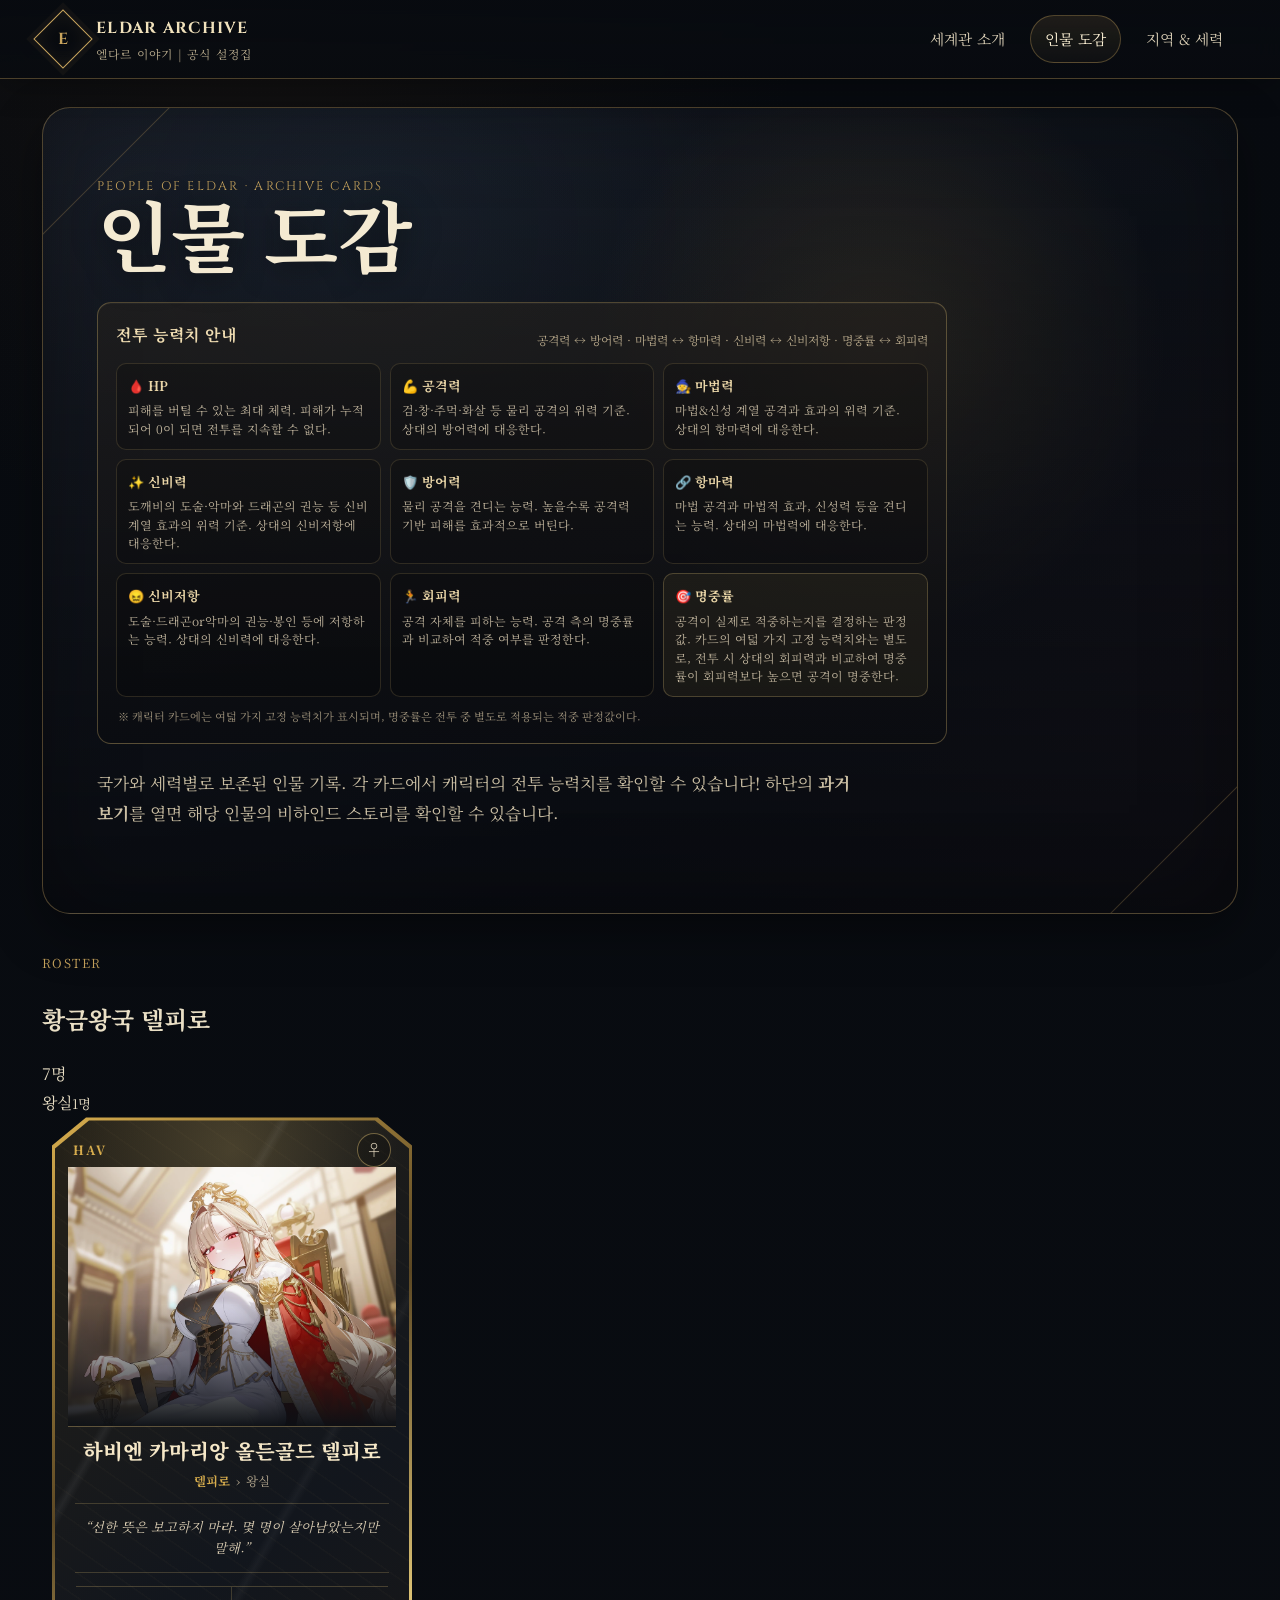
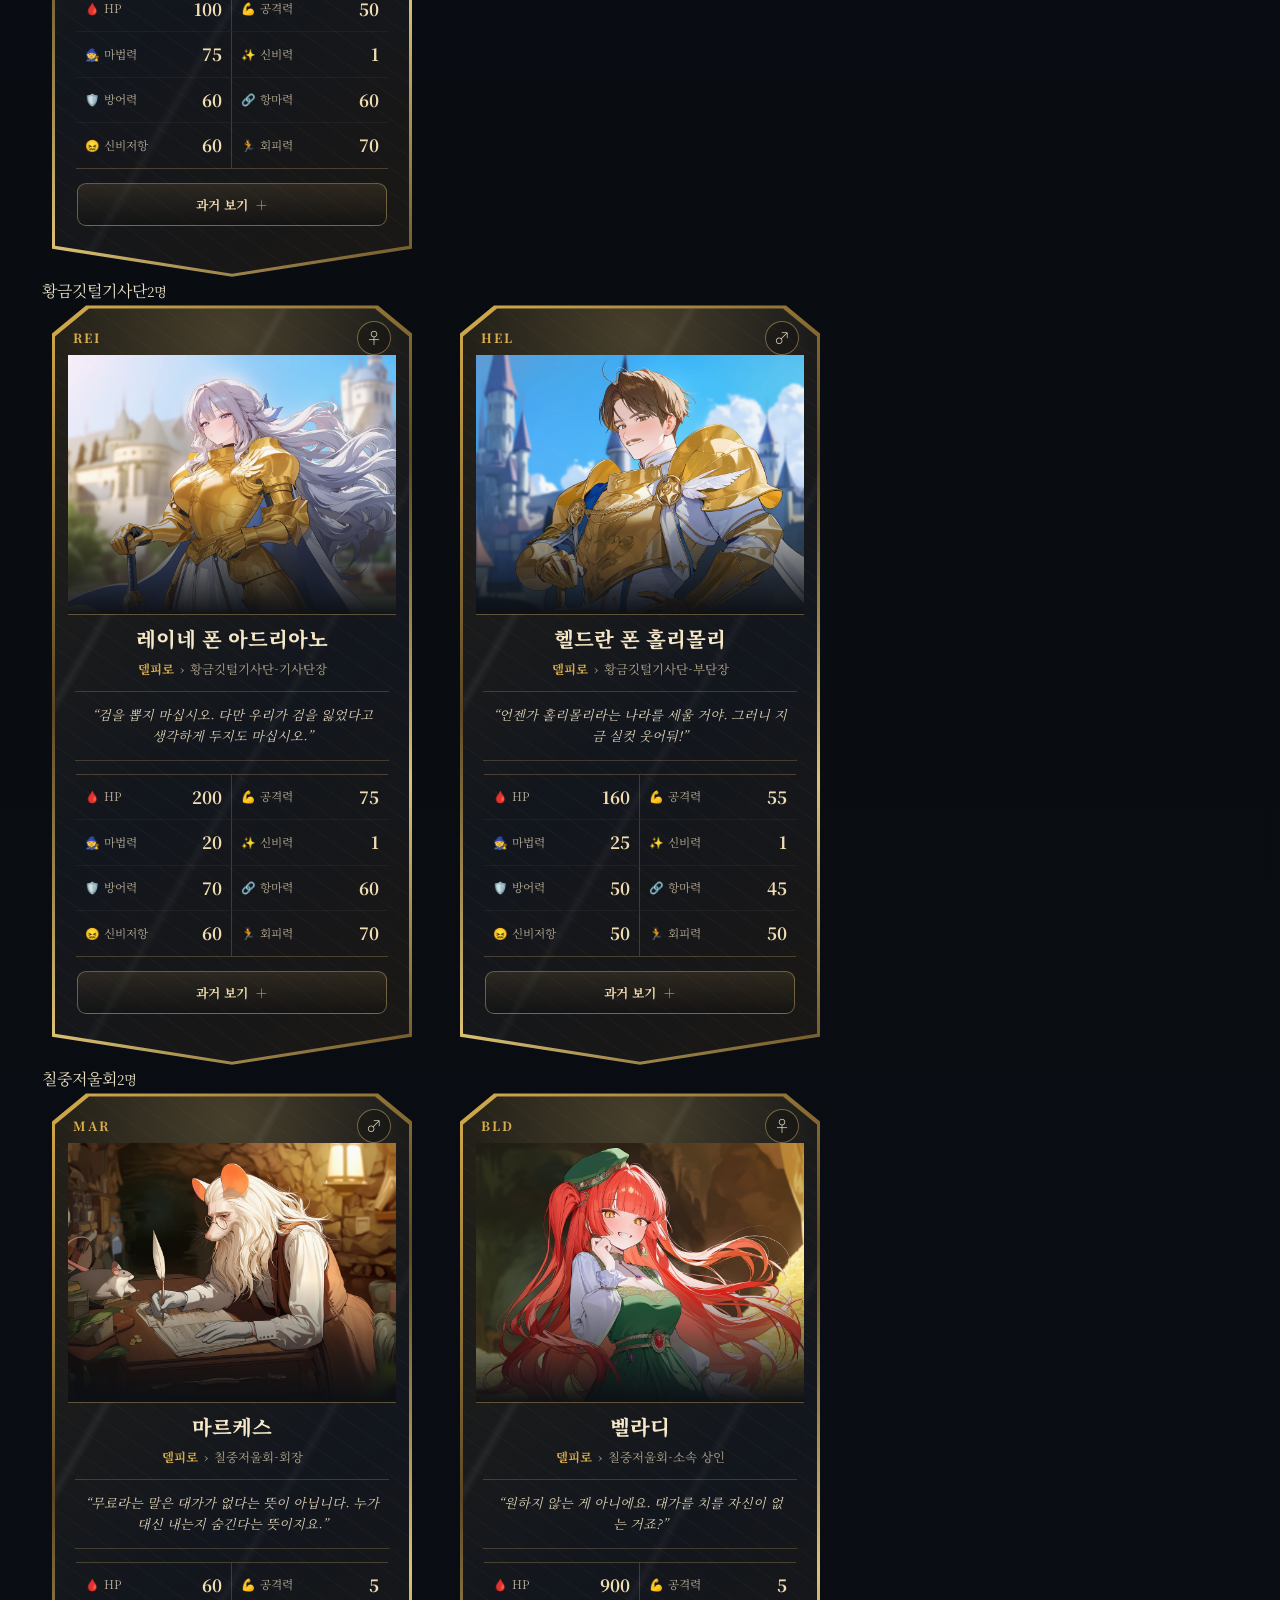
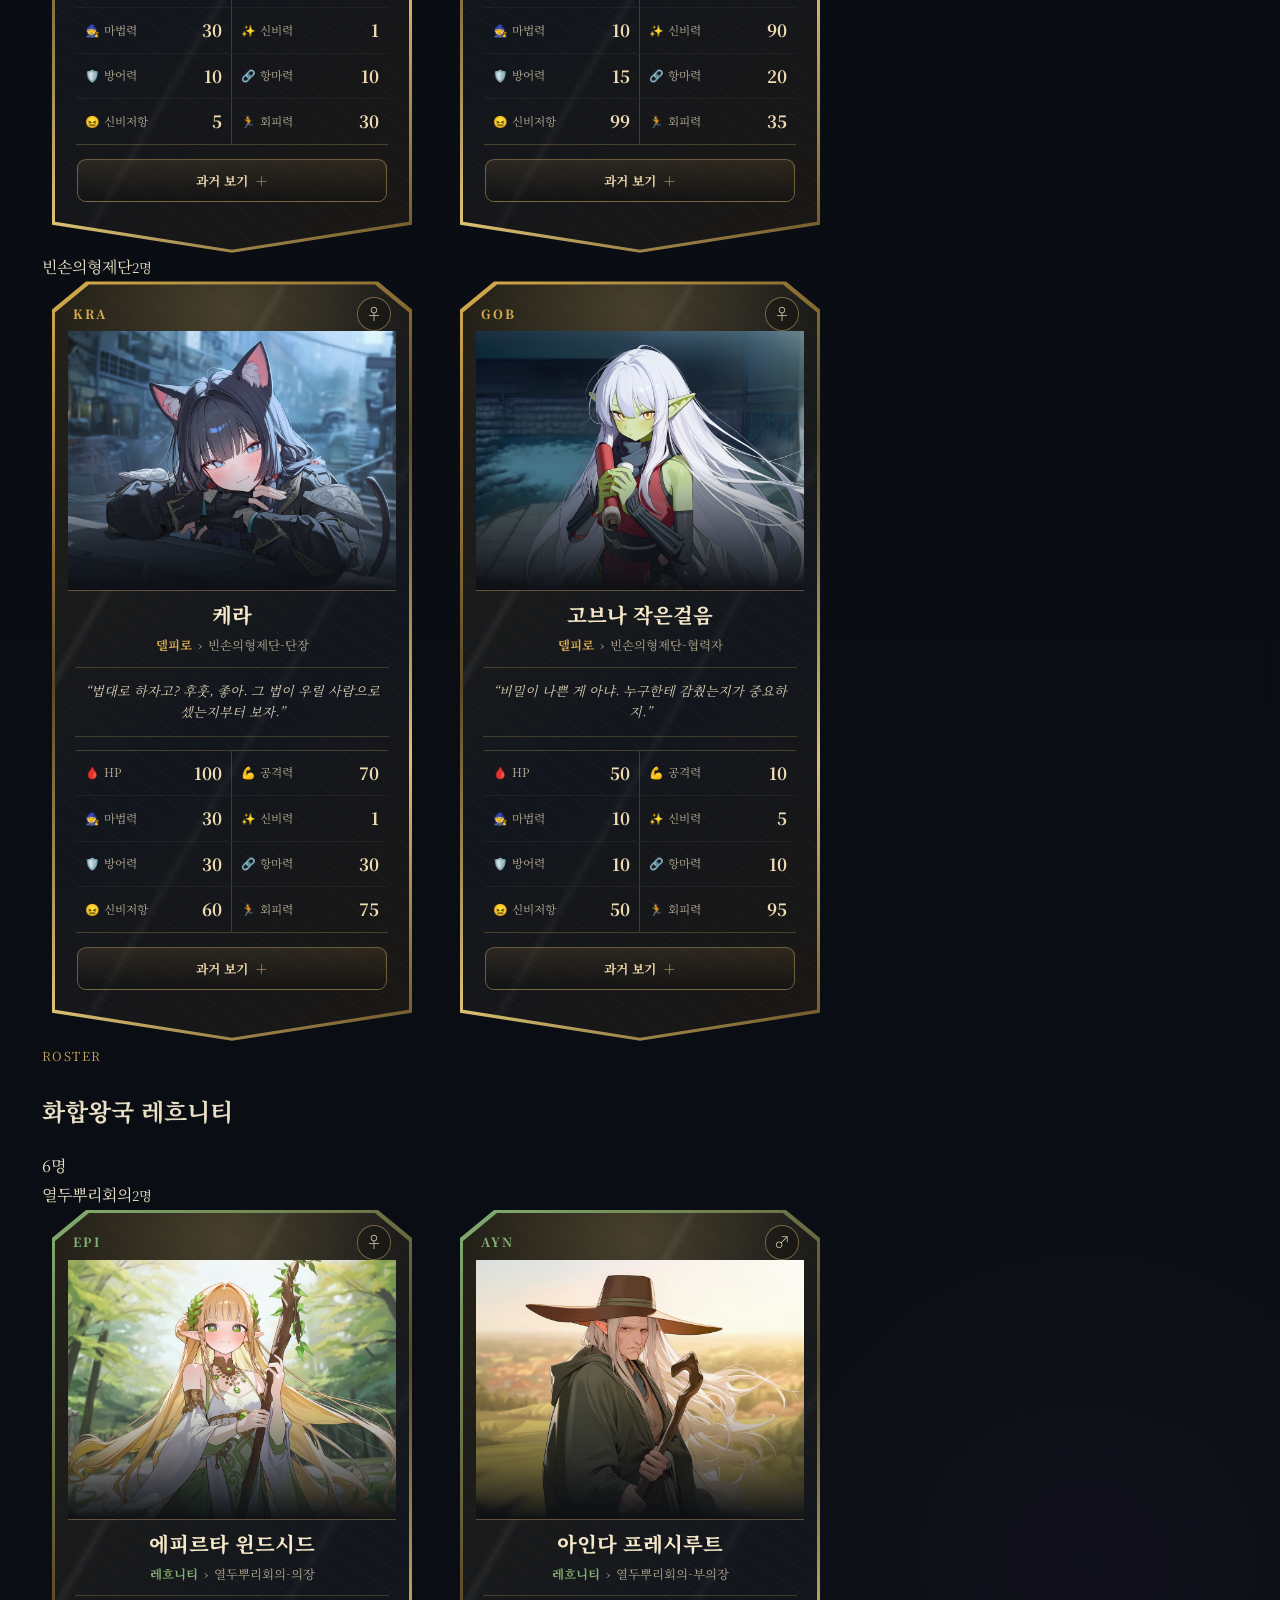
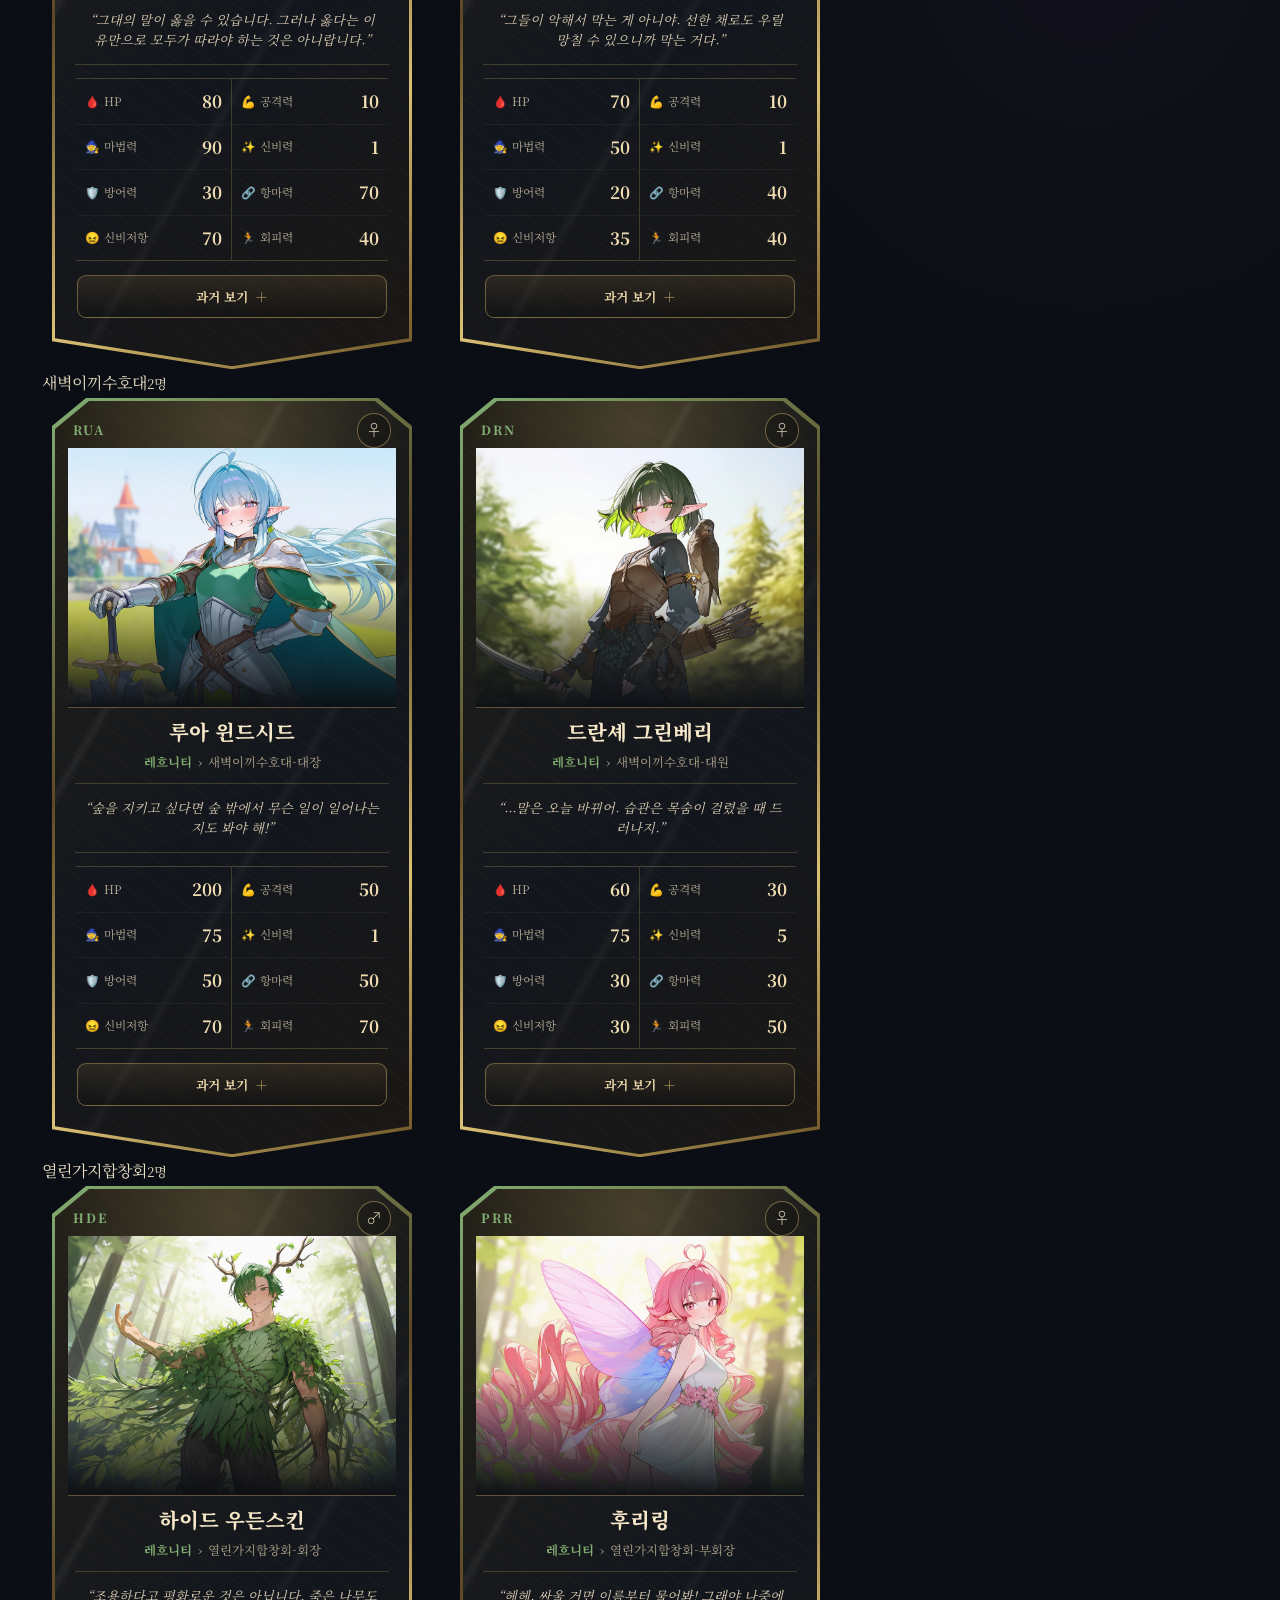
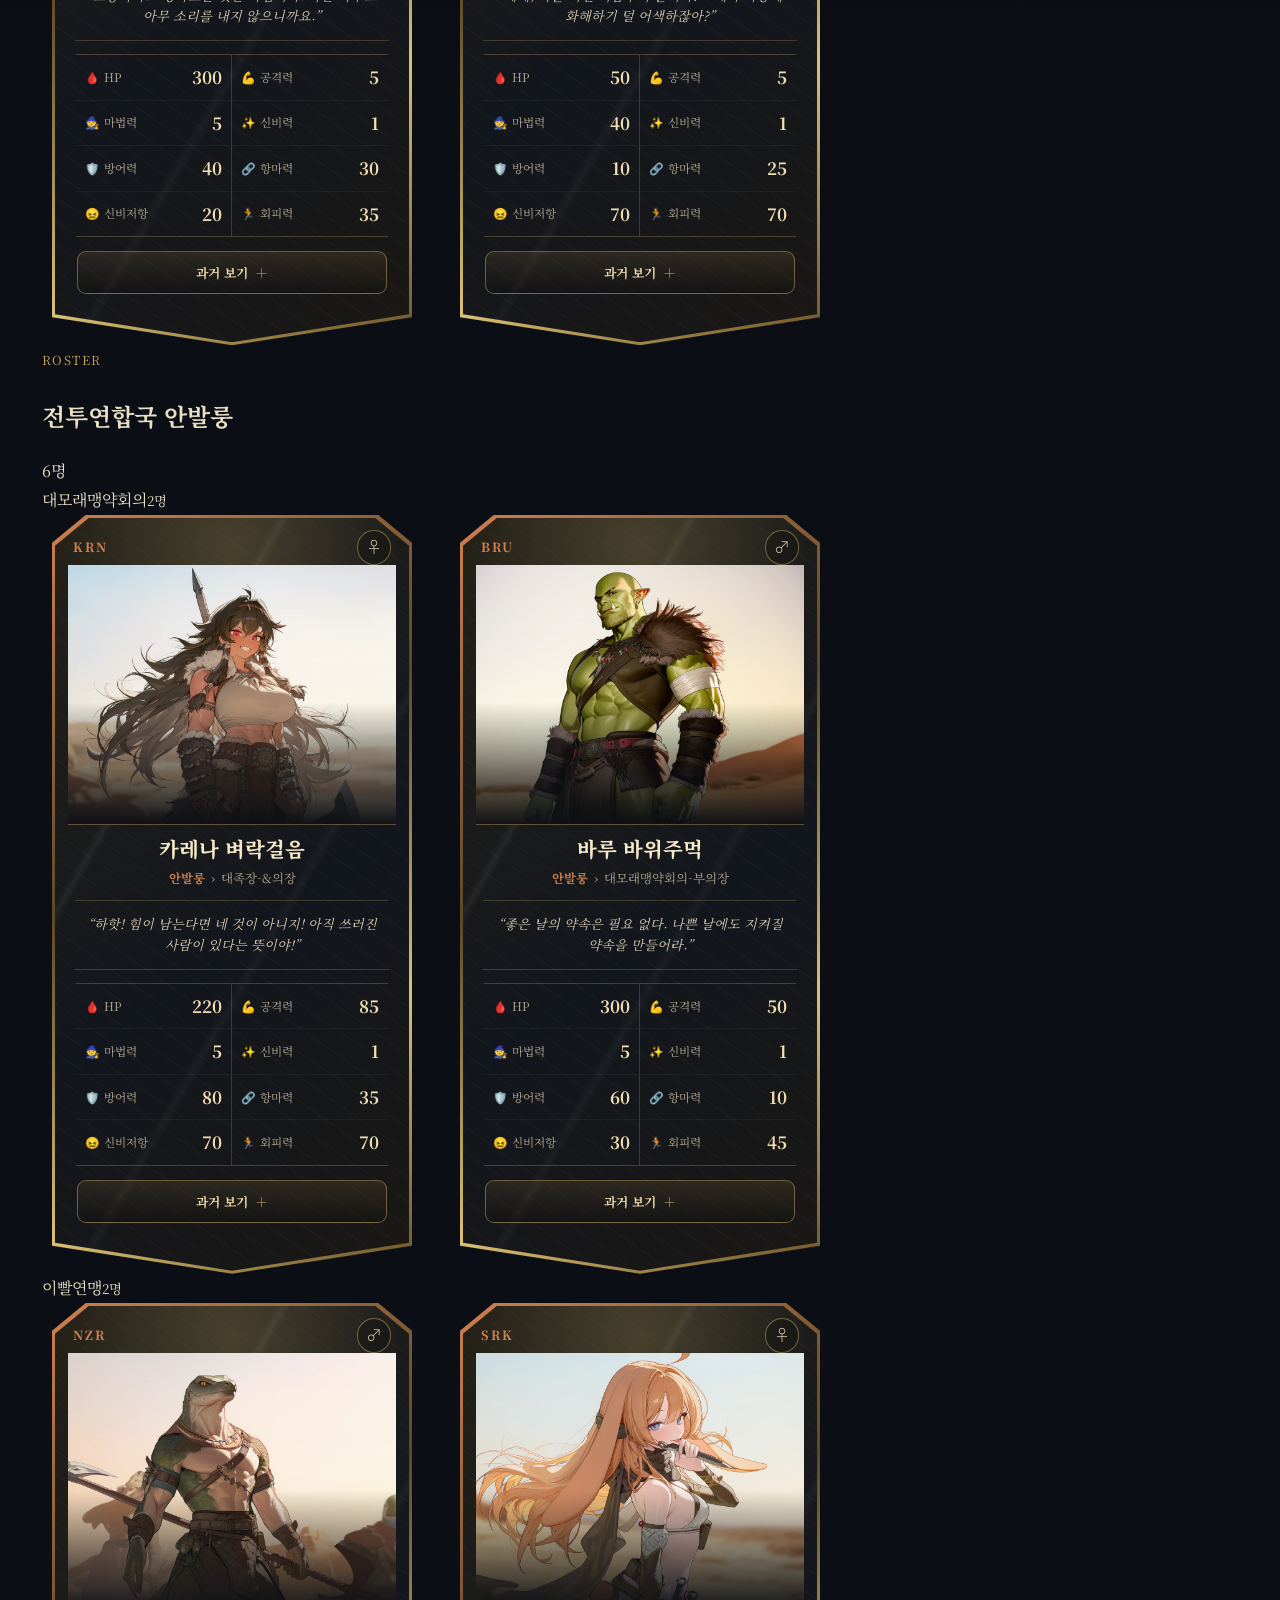
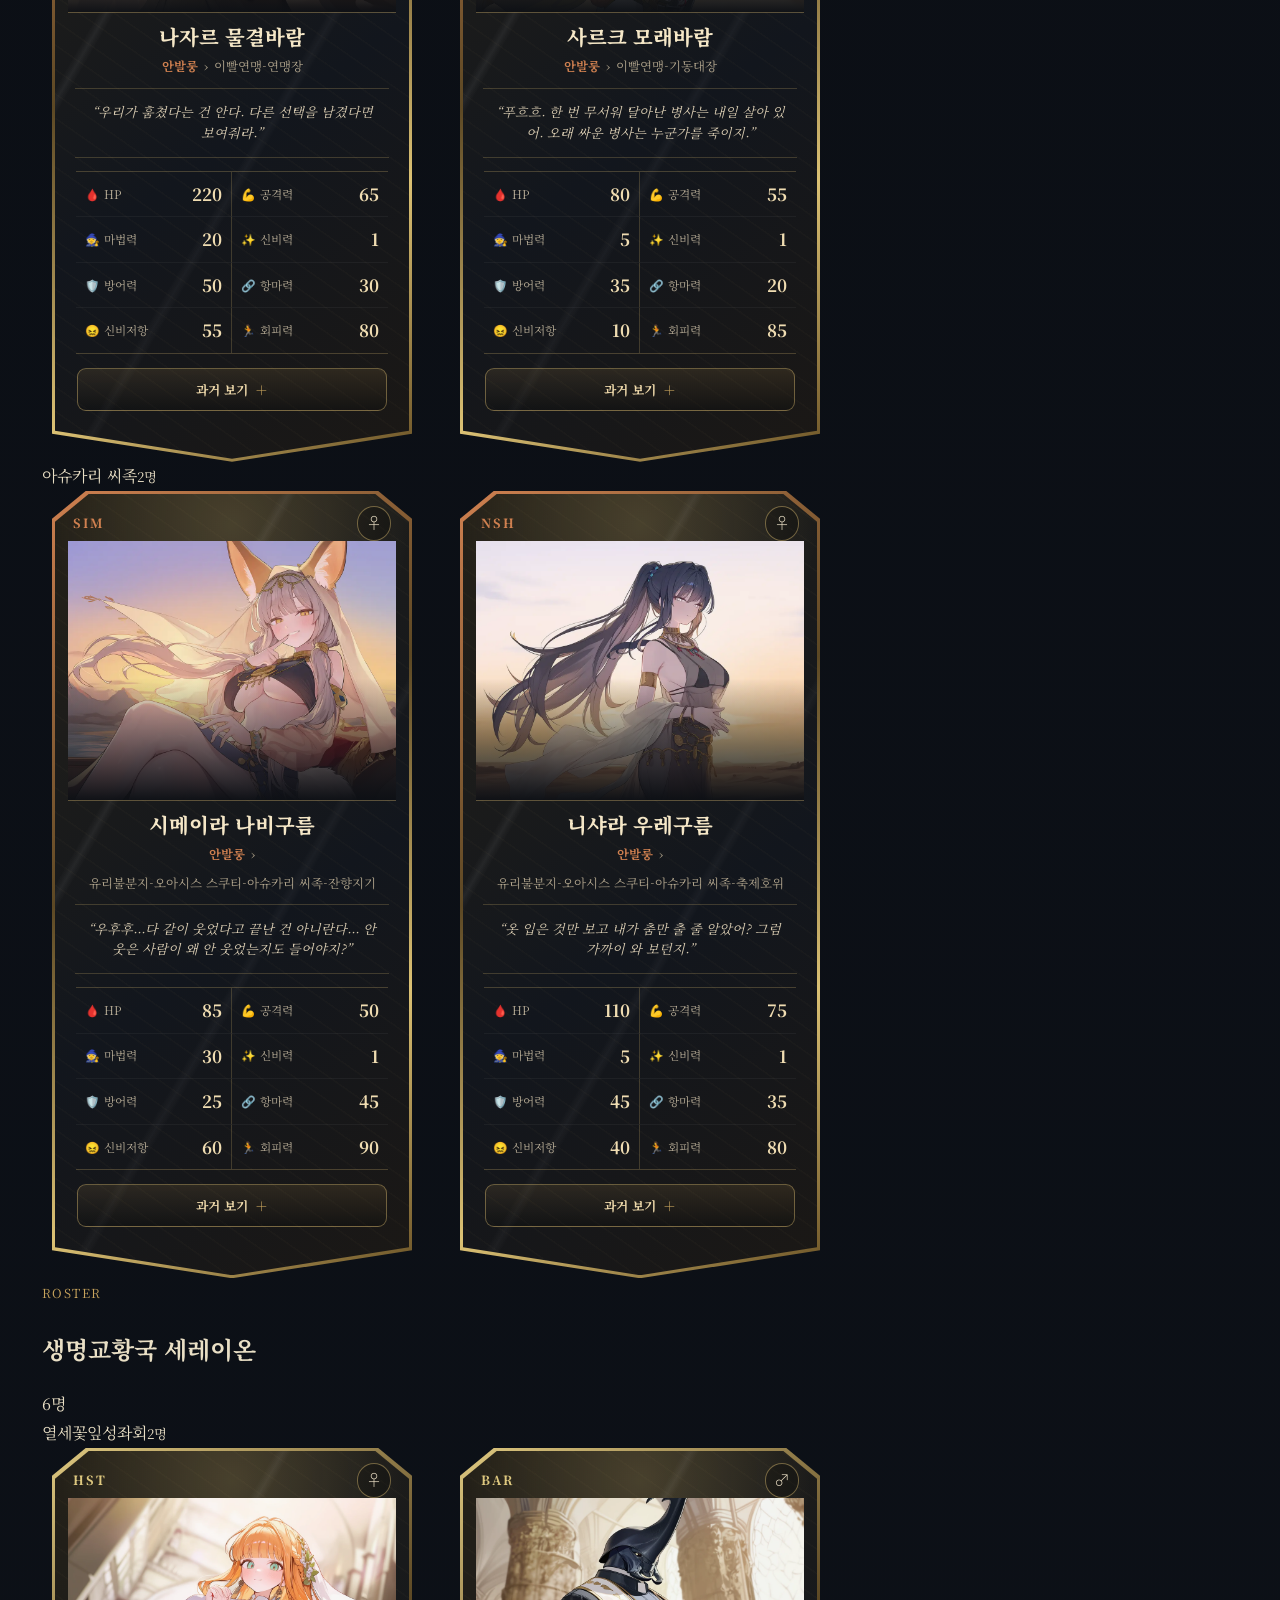
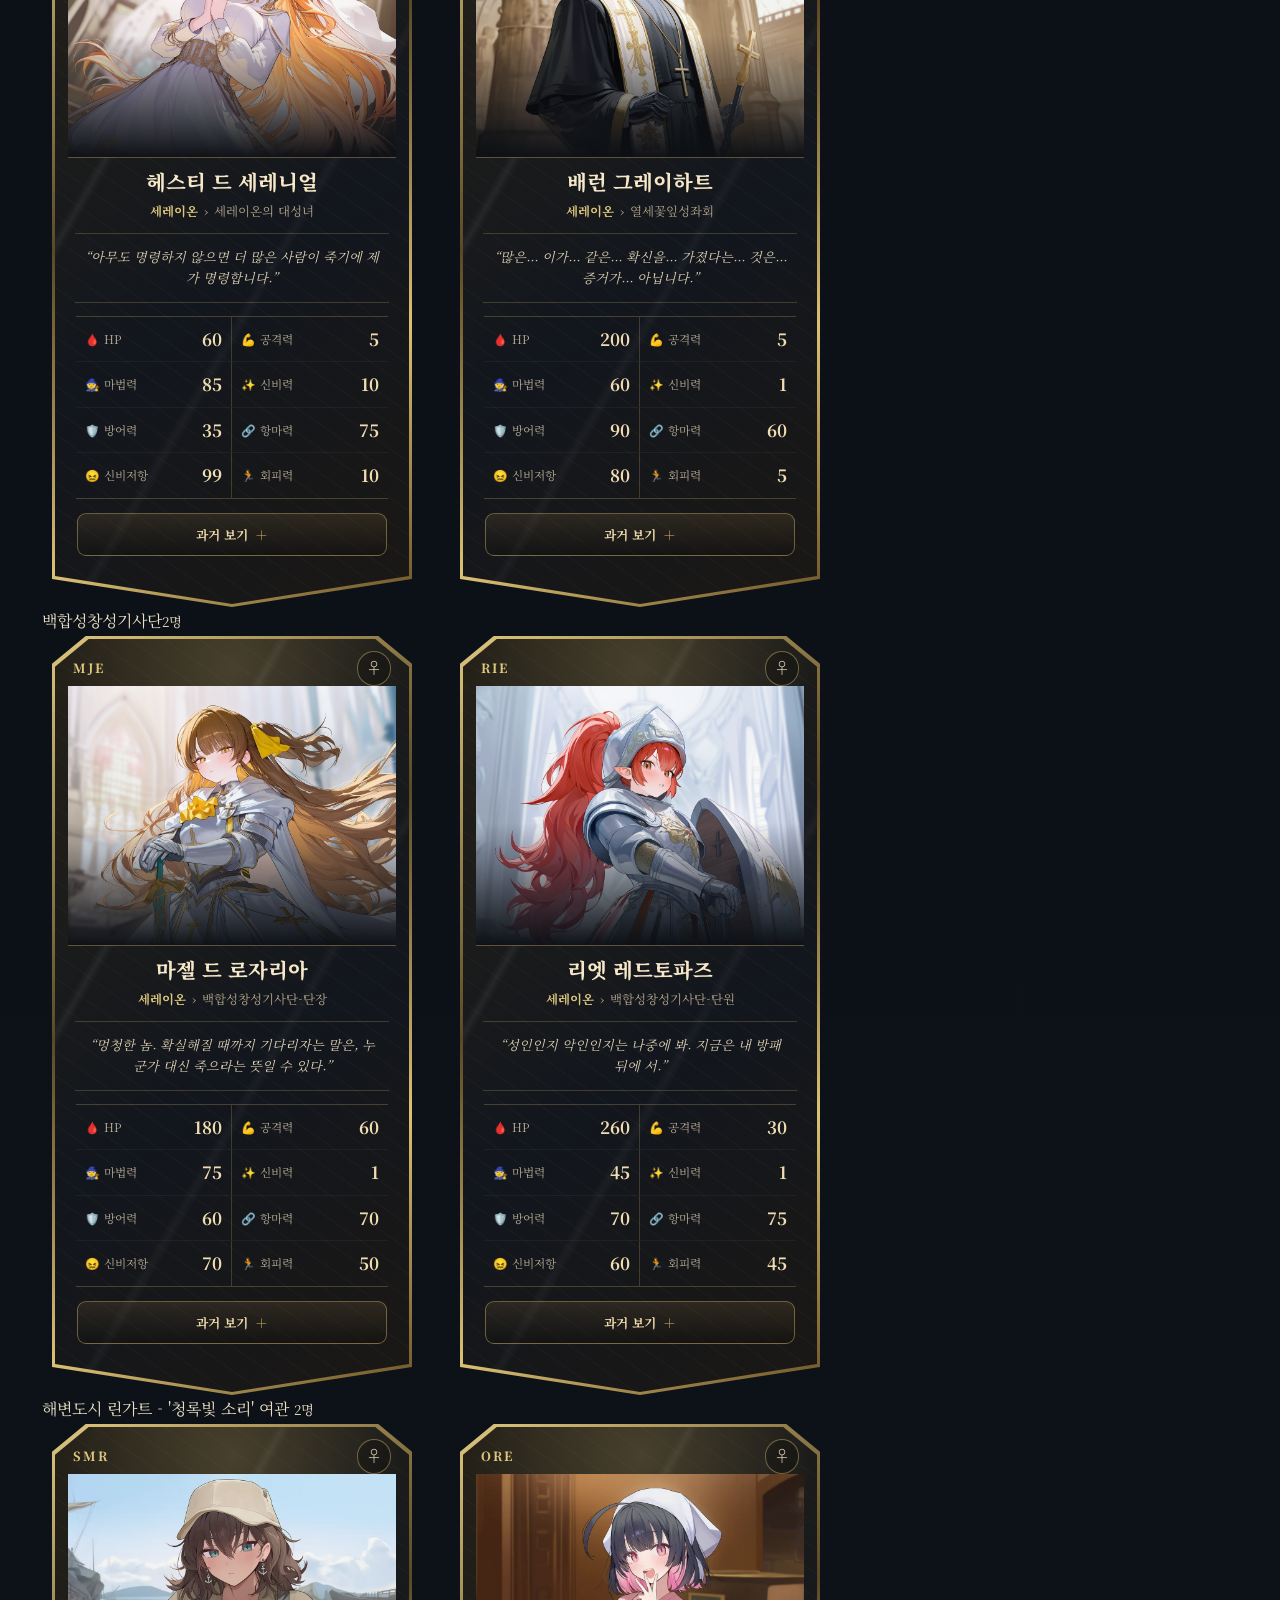
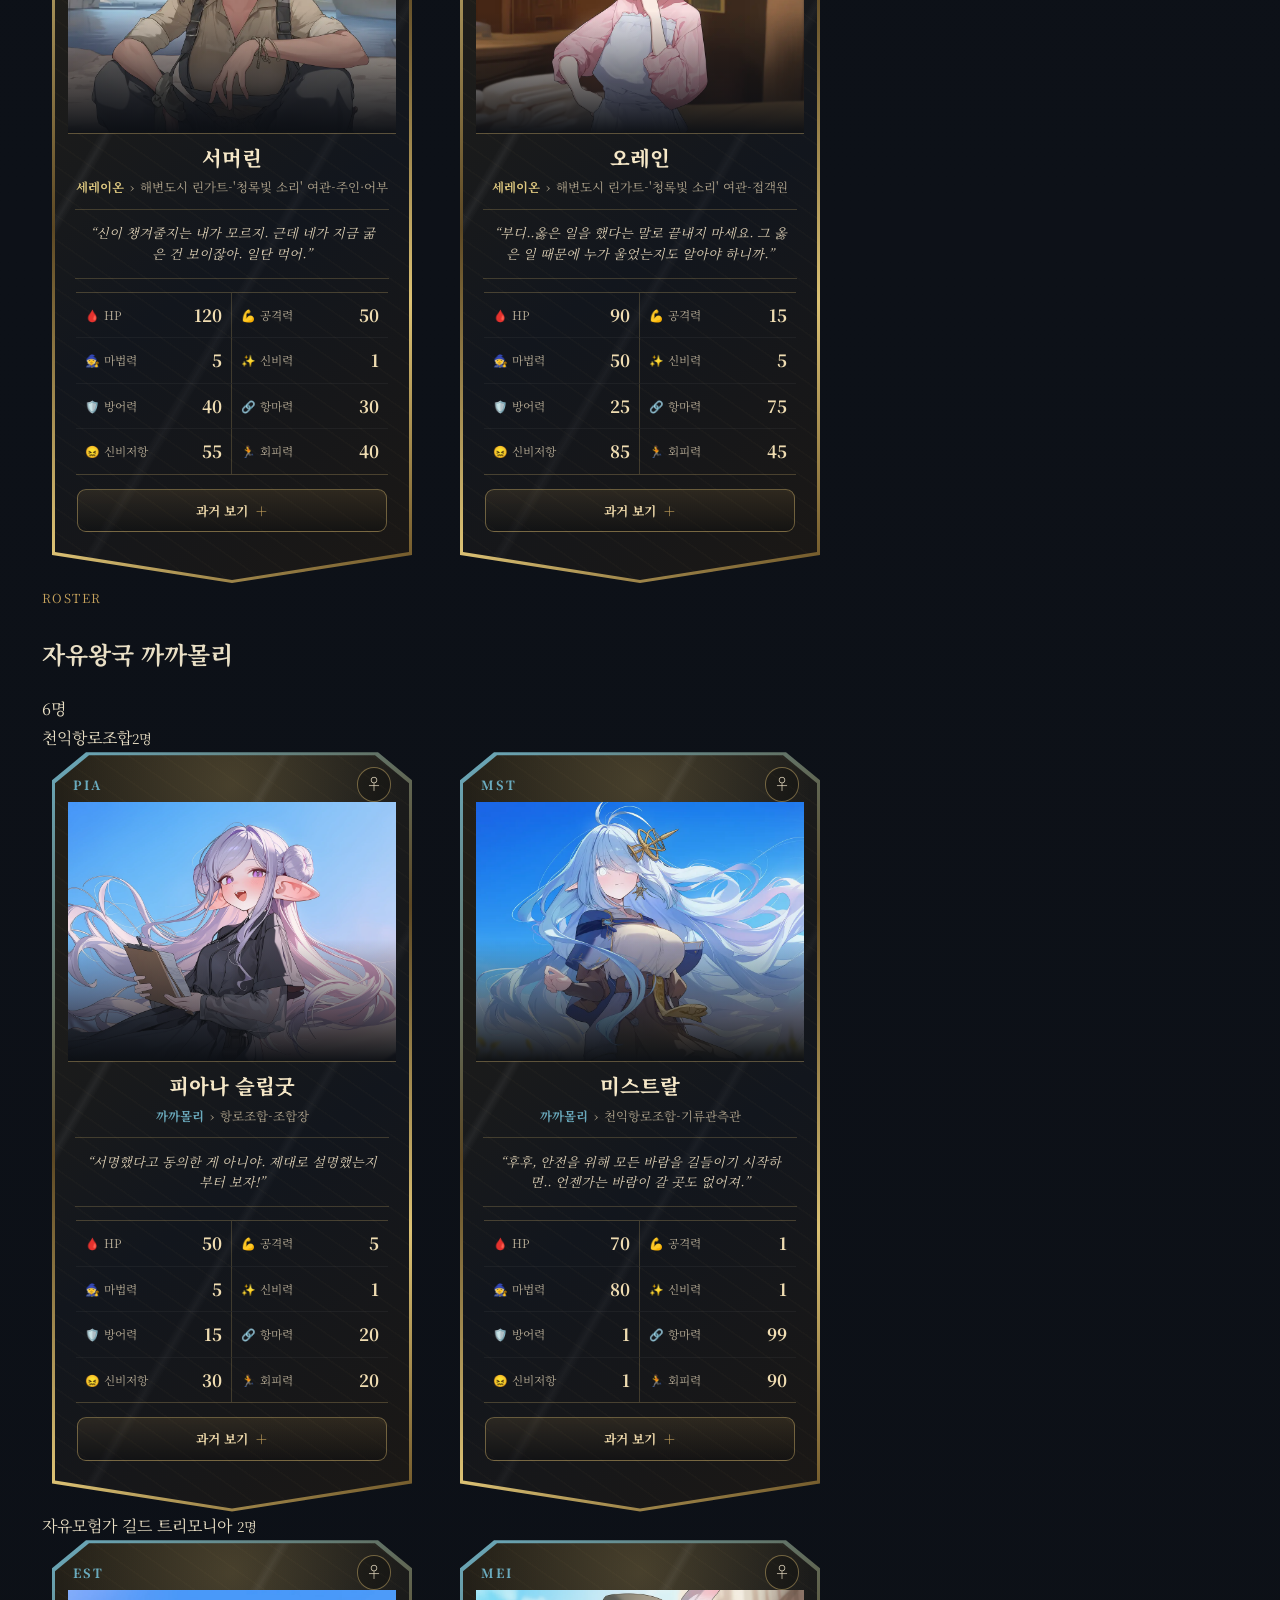
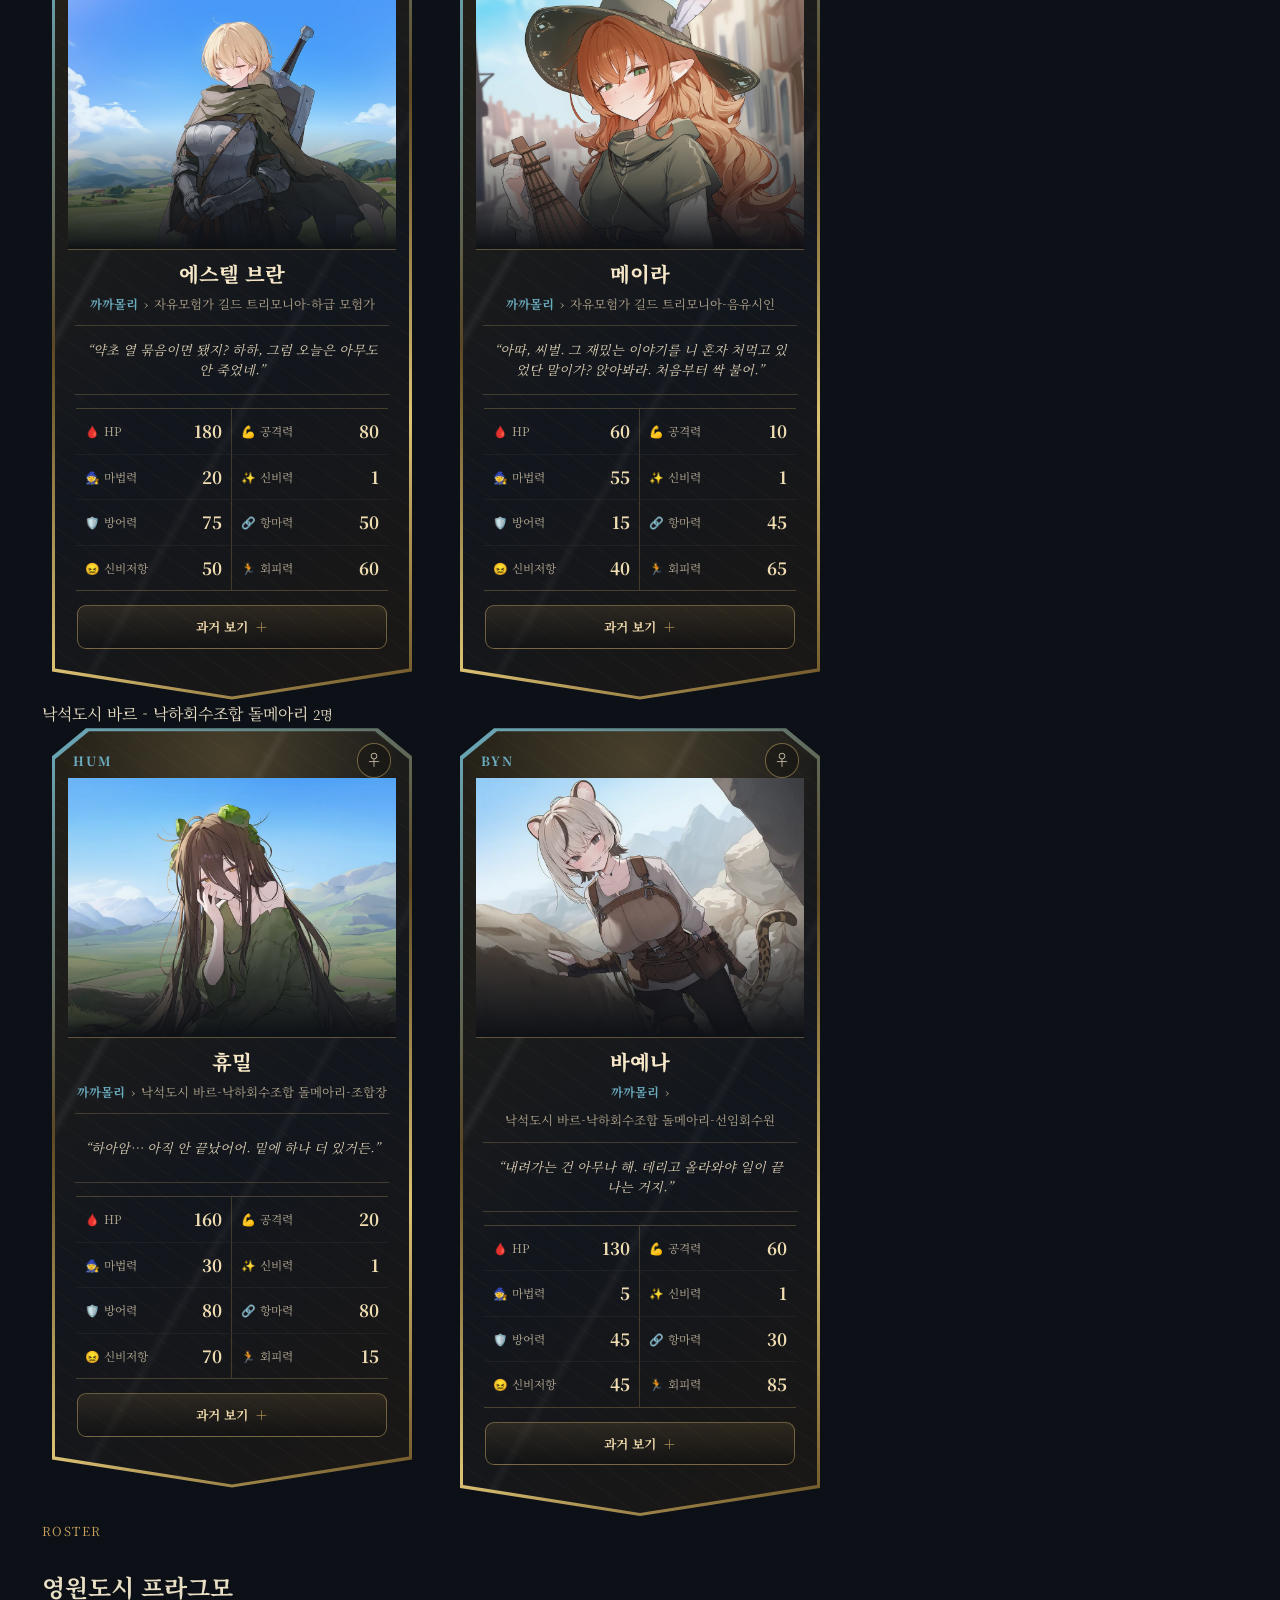
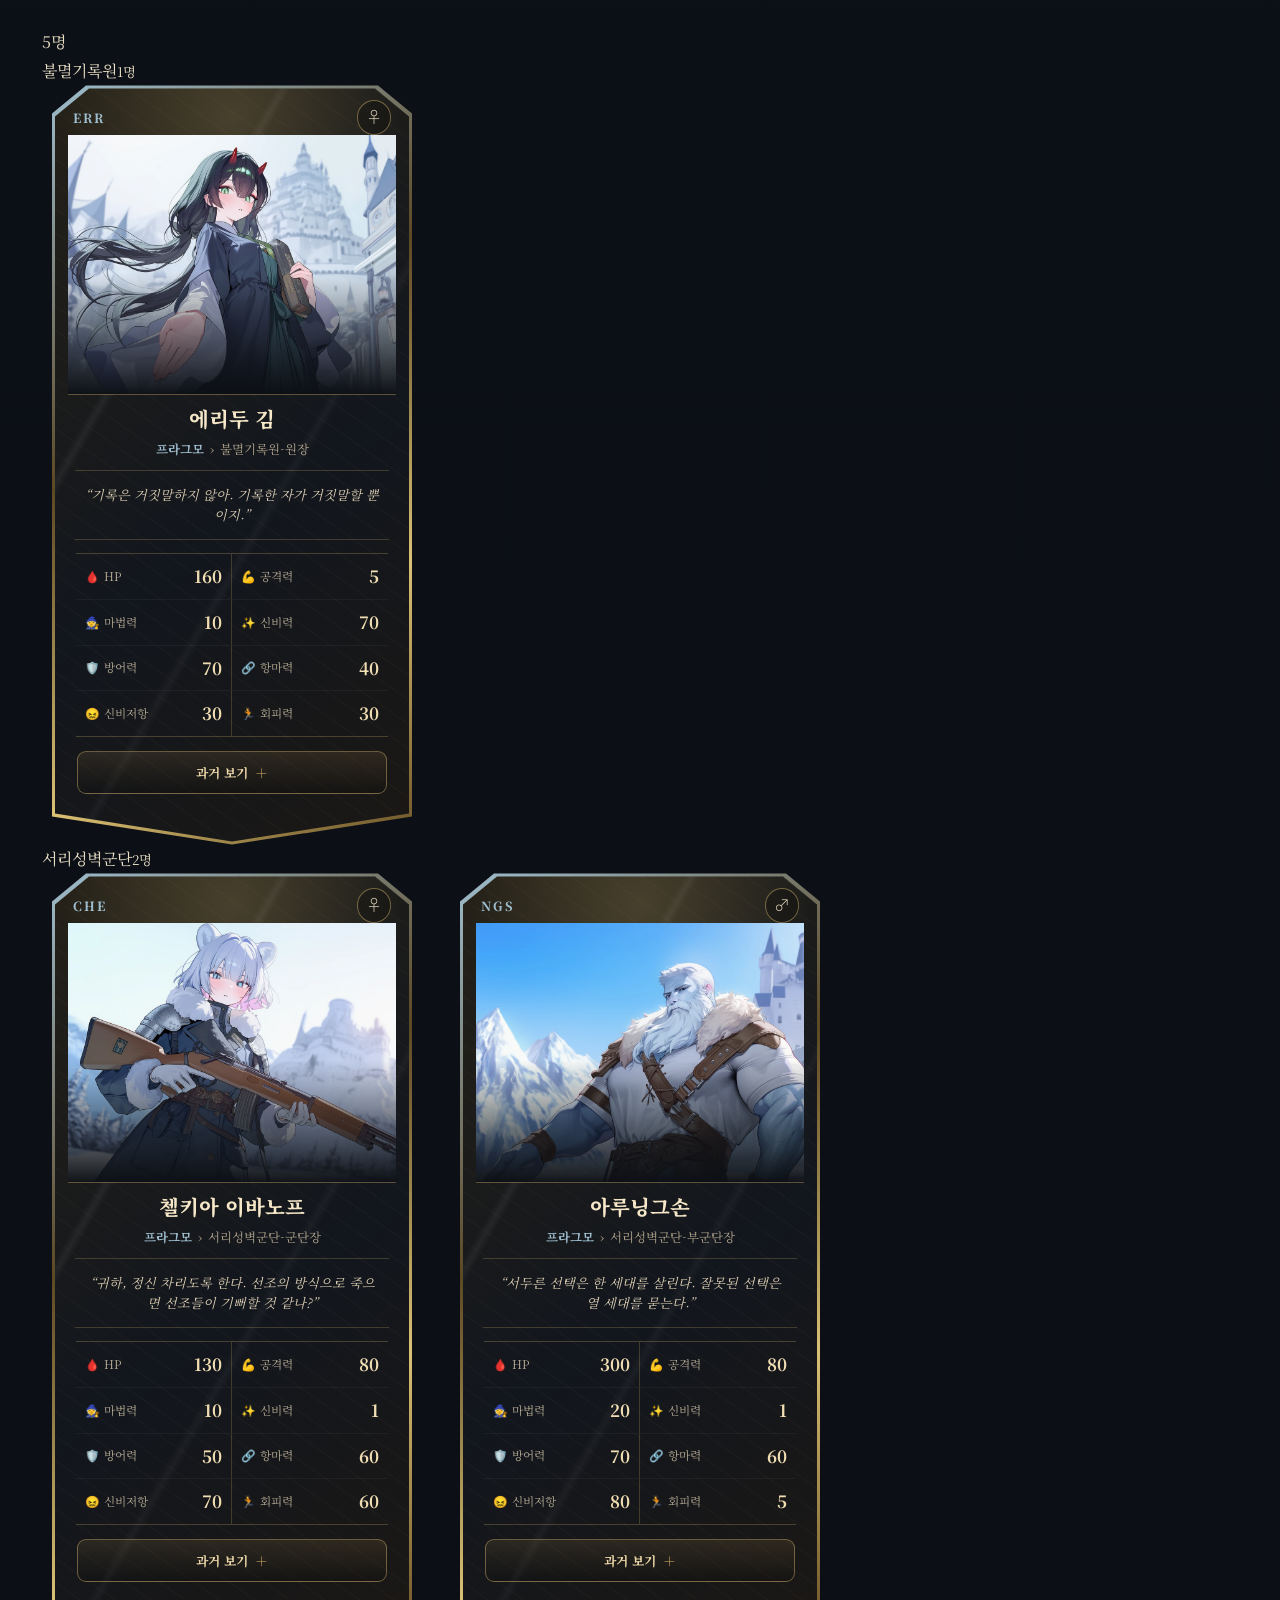
==== commit 56985246: "Add files via upload" ====
--- a/characters.html
+++ b/characters.html
@@ -55100,10 +55100,7 @@
 조금씩 자기 몫까지 장부에 적는 법을 배우고 있는 사람.<br><br></div></details>
         </div>
       </article>
-
-    </div>
-  </section>
-        <article class="game-card-shell mikare">
+<article class="game-card-shell mikare">
         <div class="game-card">
           <div class="card-topline"><span class="char-code">TRV</span><span class="gender-badge">♀</span></div>
           <div class="character-art" style="--portrait:url('images/TRV_1.webp')" role="img" aria-label="트레비 터프풋 초상화"><span></span></div>
@@ -56972,6 +56969,9 @@
           </details>
         </div>
       </article>
+    </div>
+  </section>
+        
 
   <section class="faction-section">
     <div class="faction-heading"><span>교수진</span><small>3명</small></div>
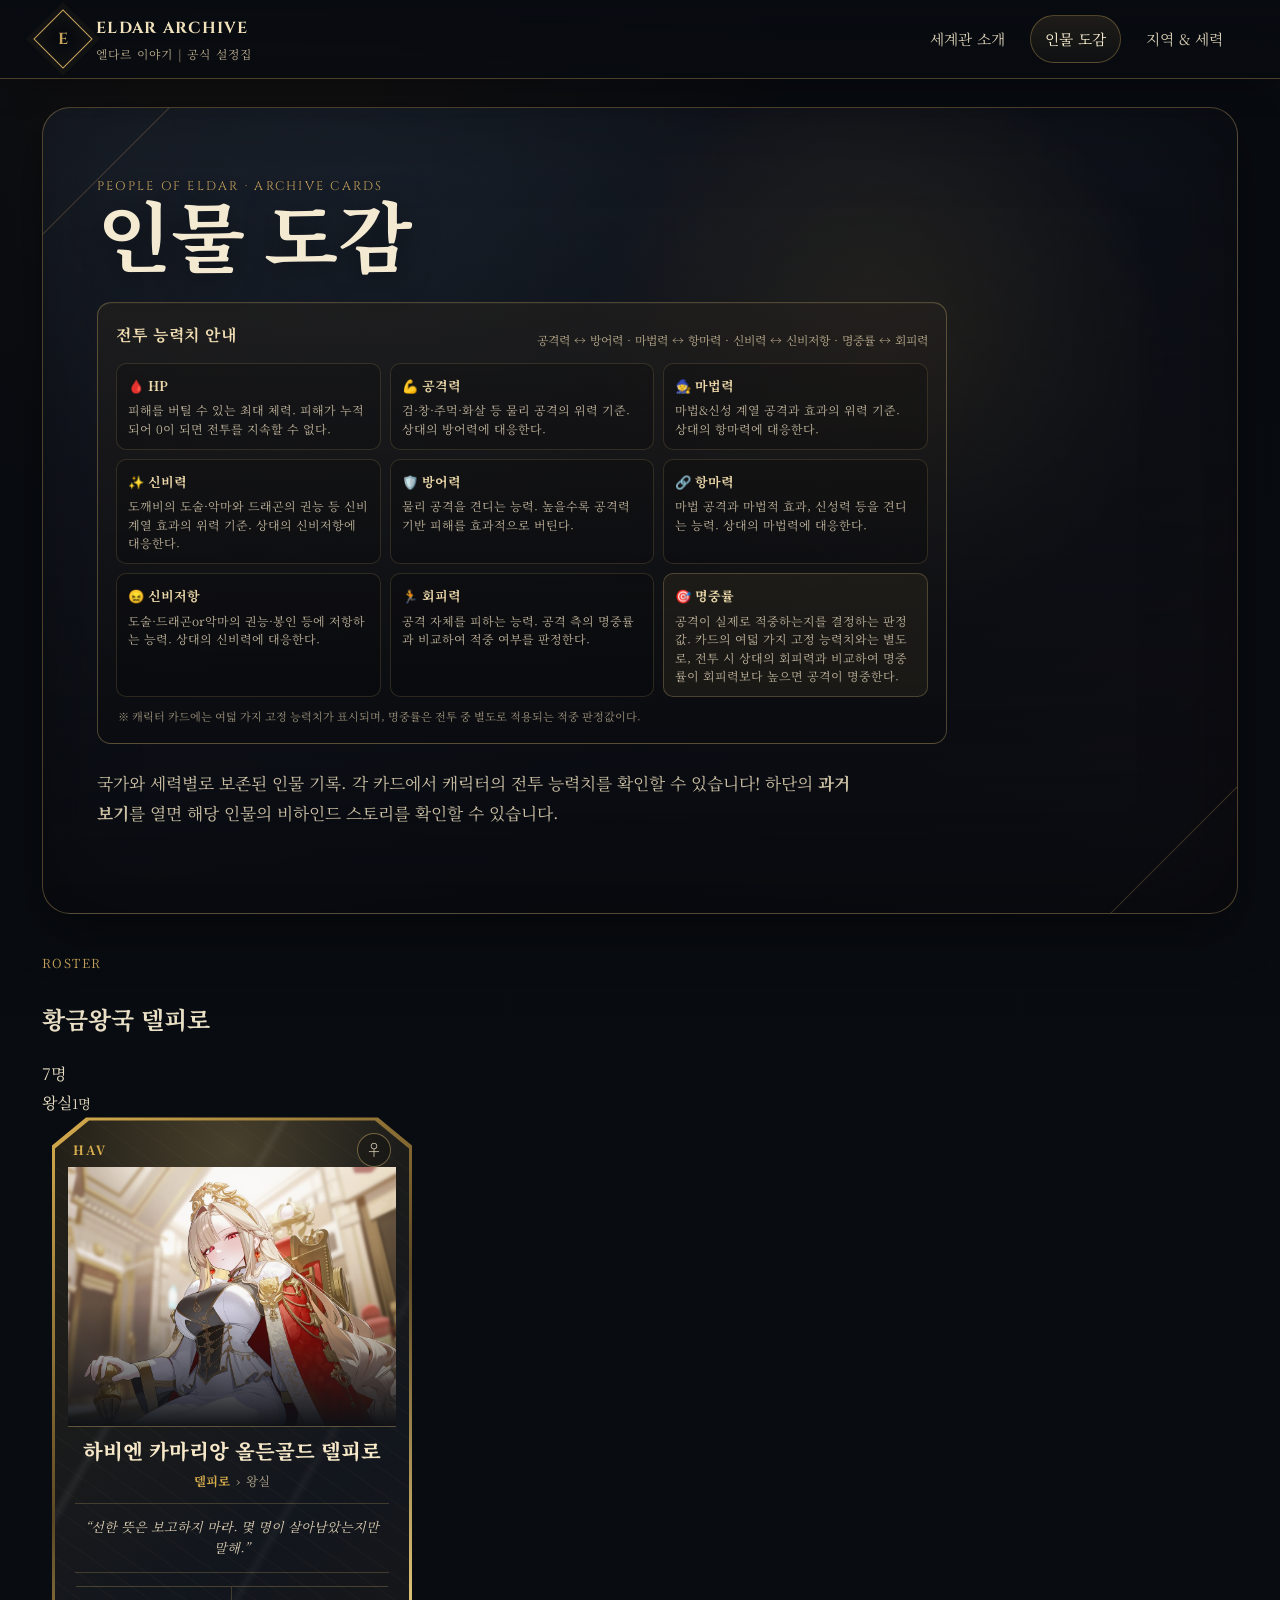
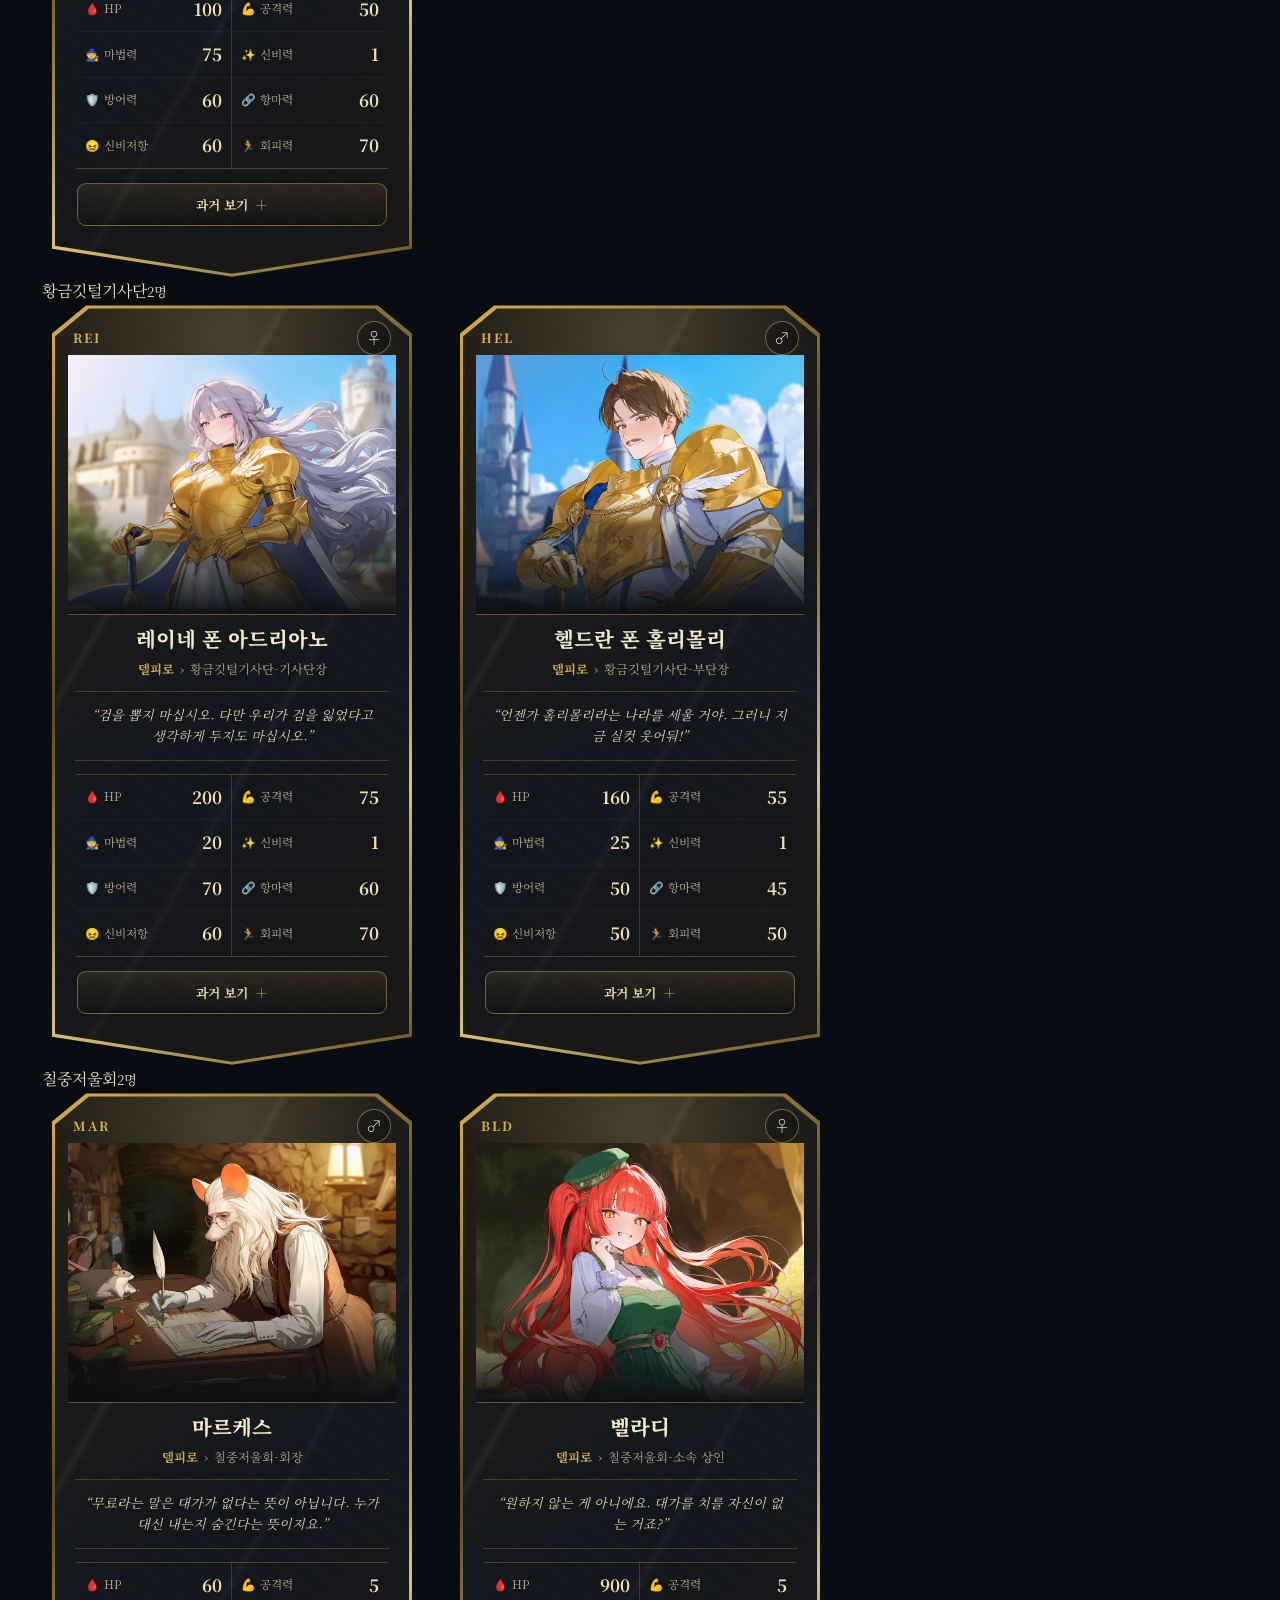
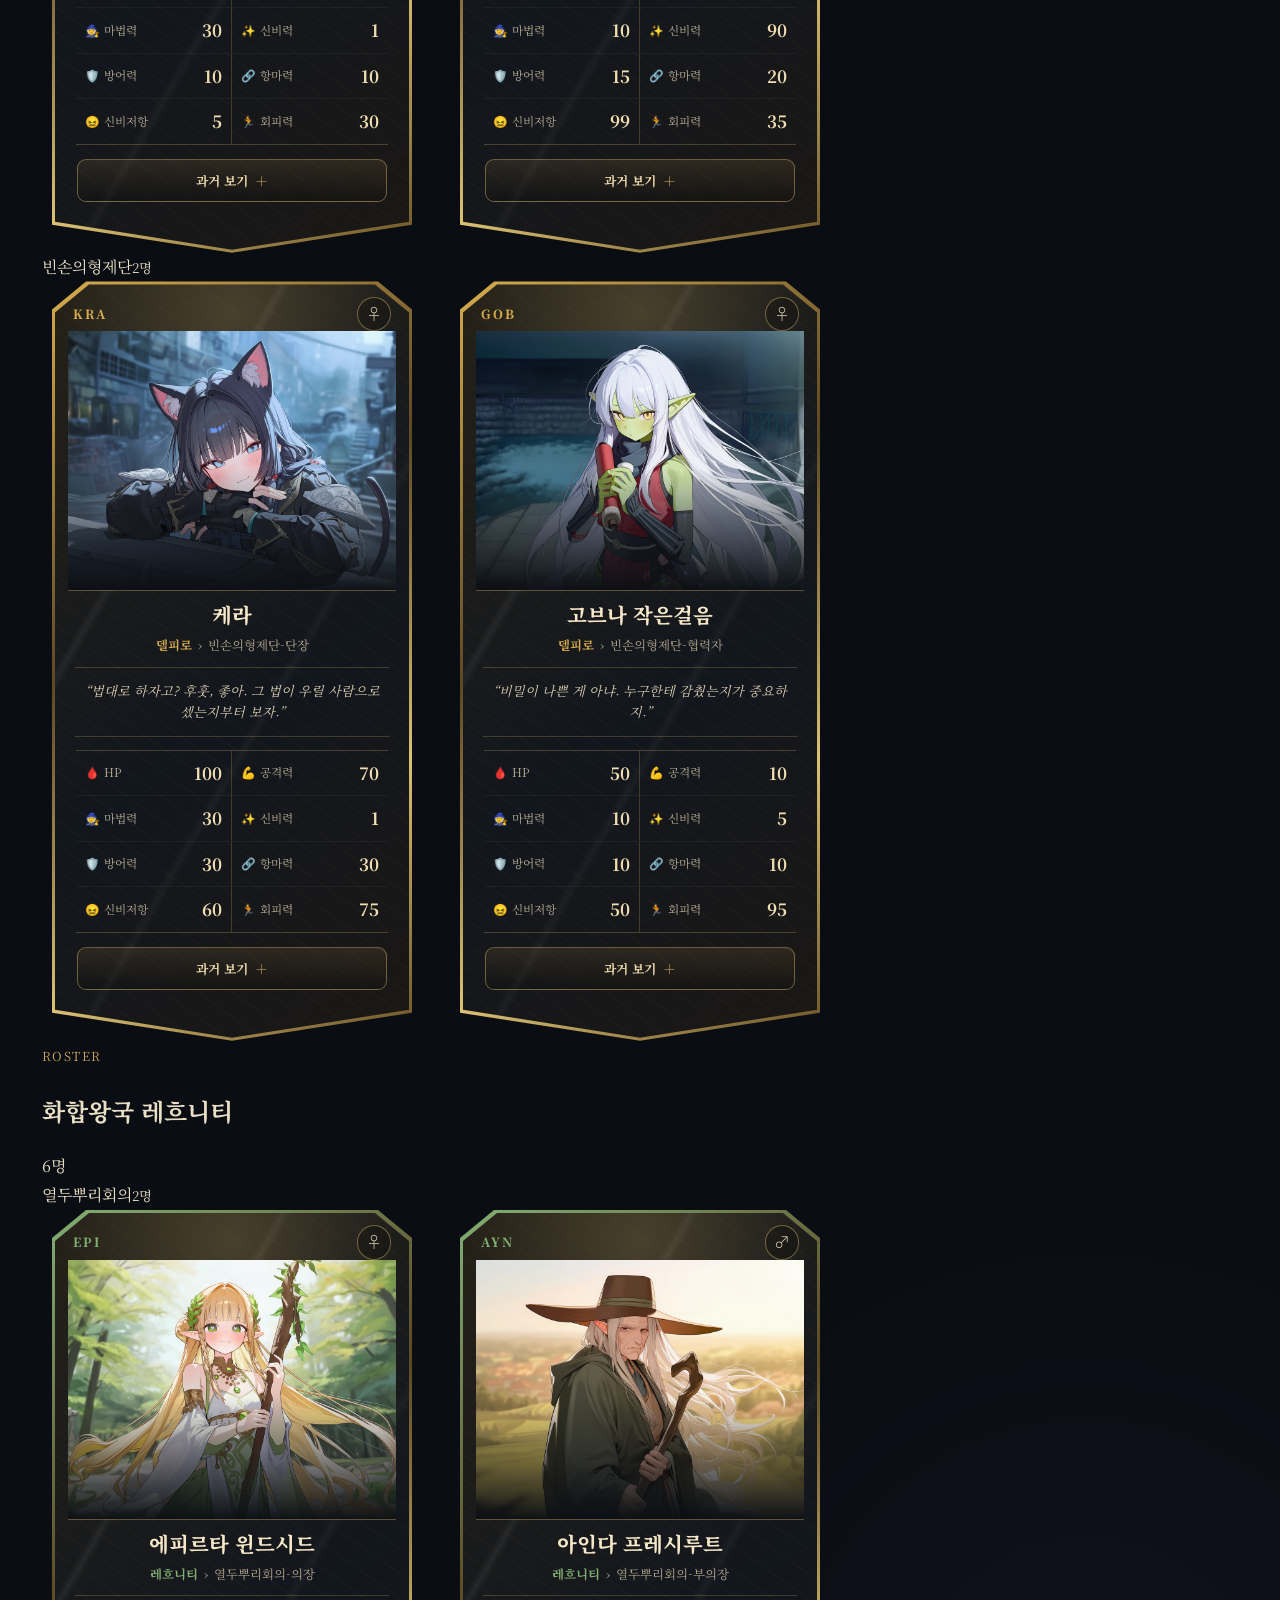
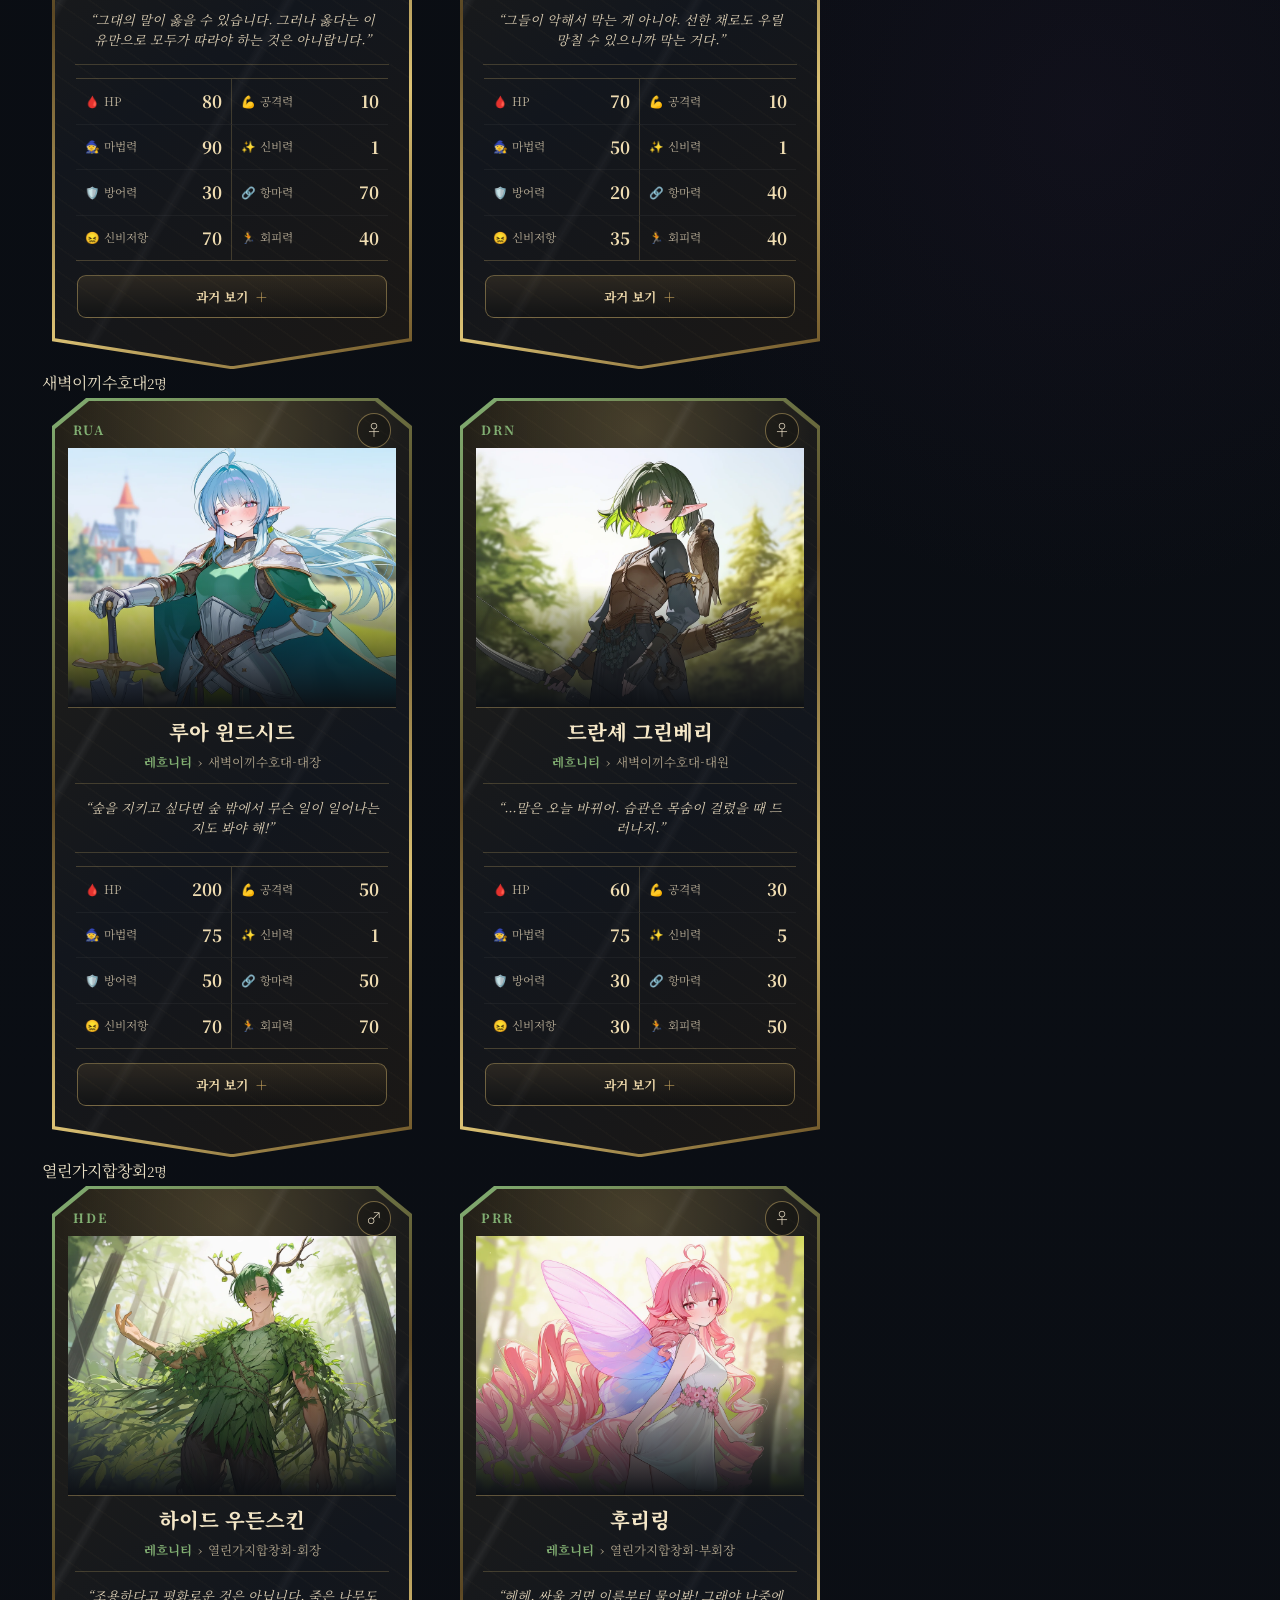
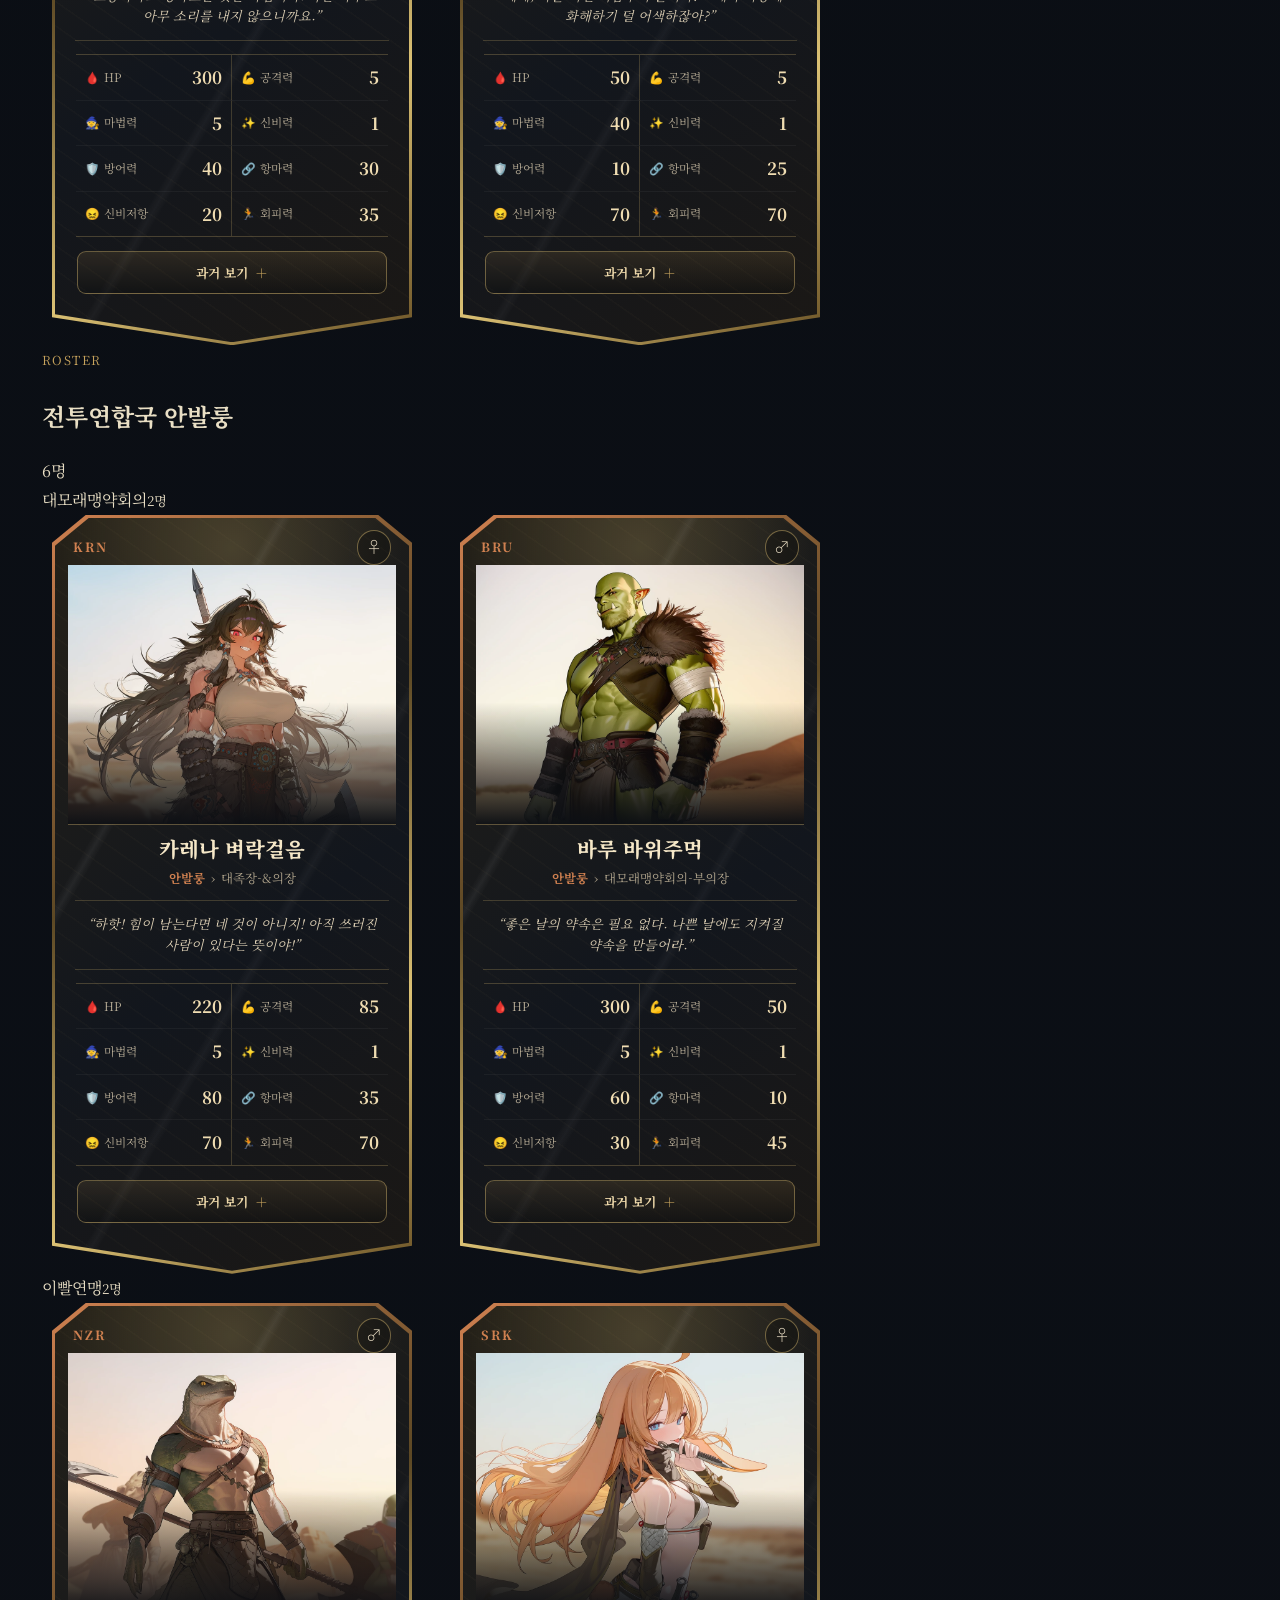
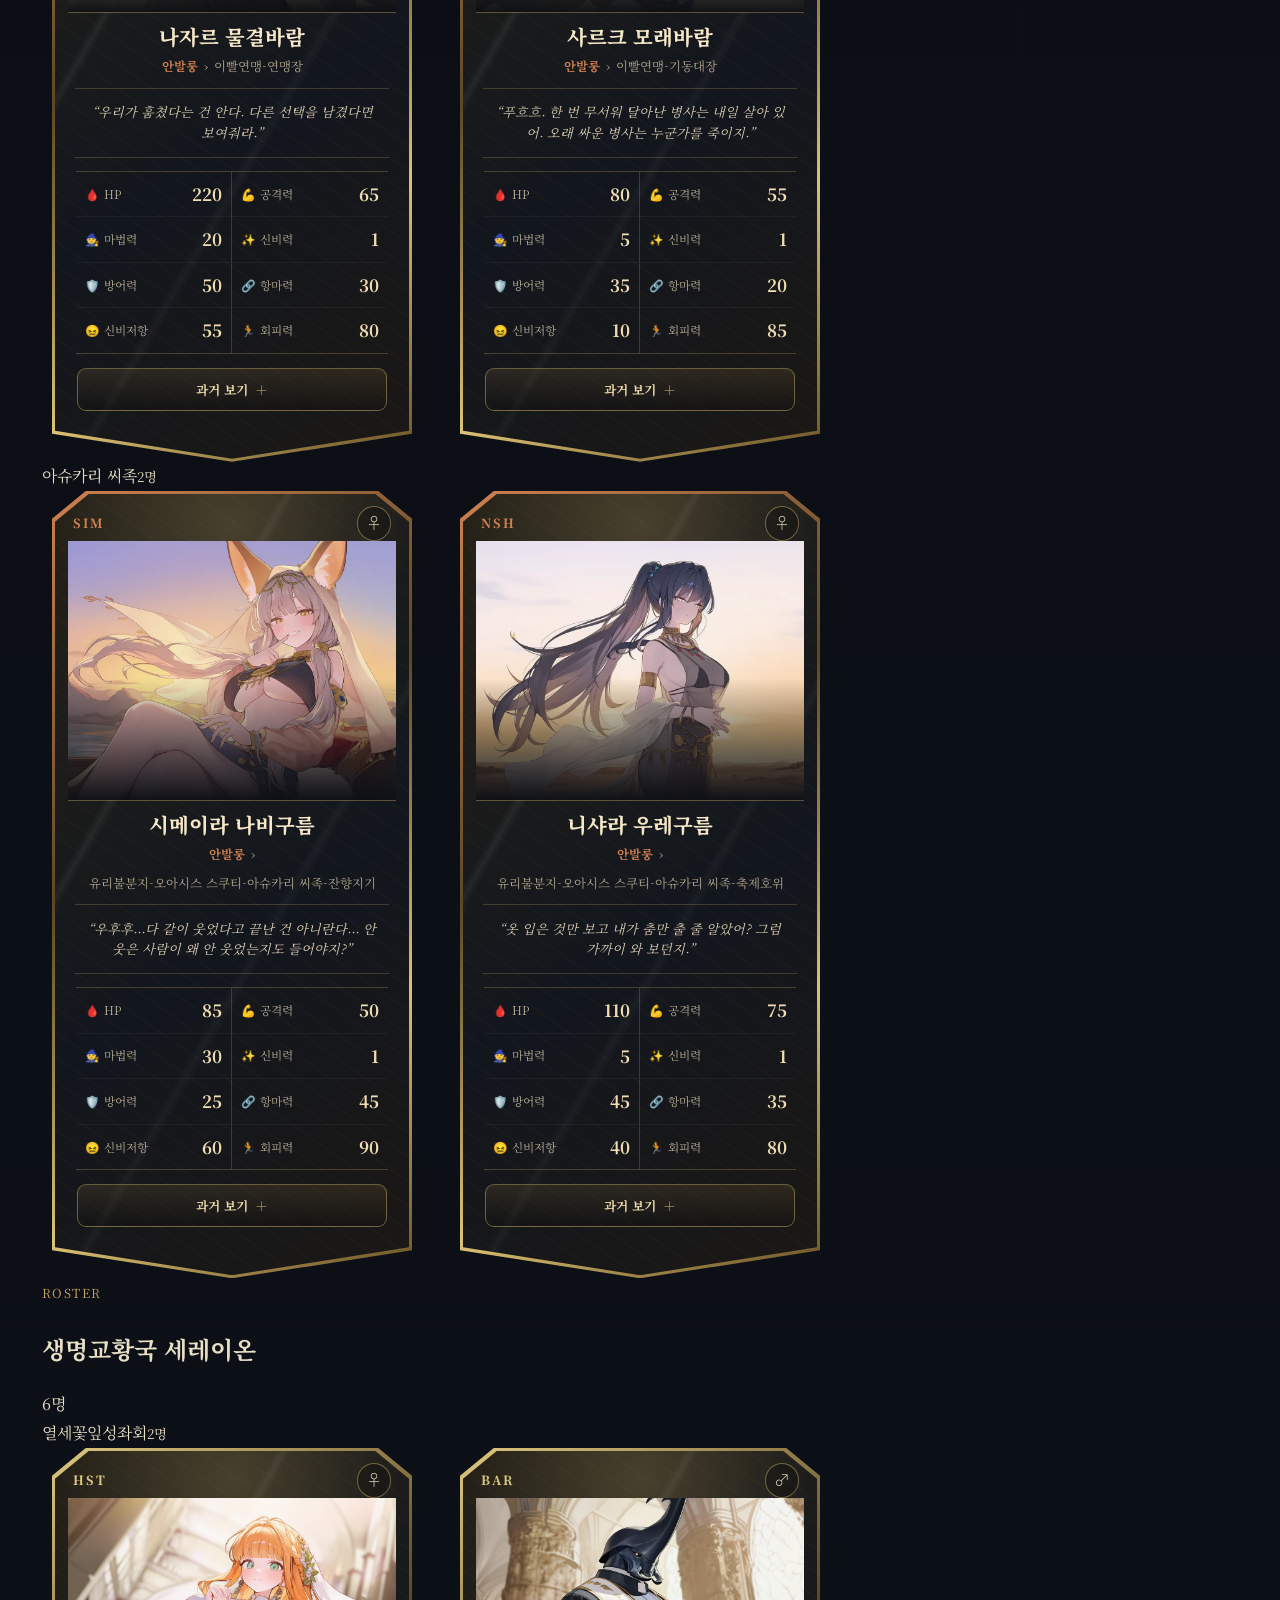
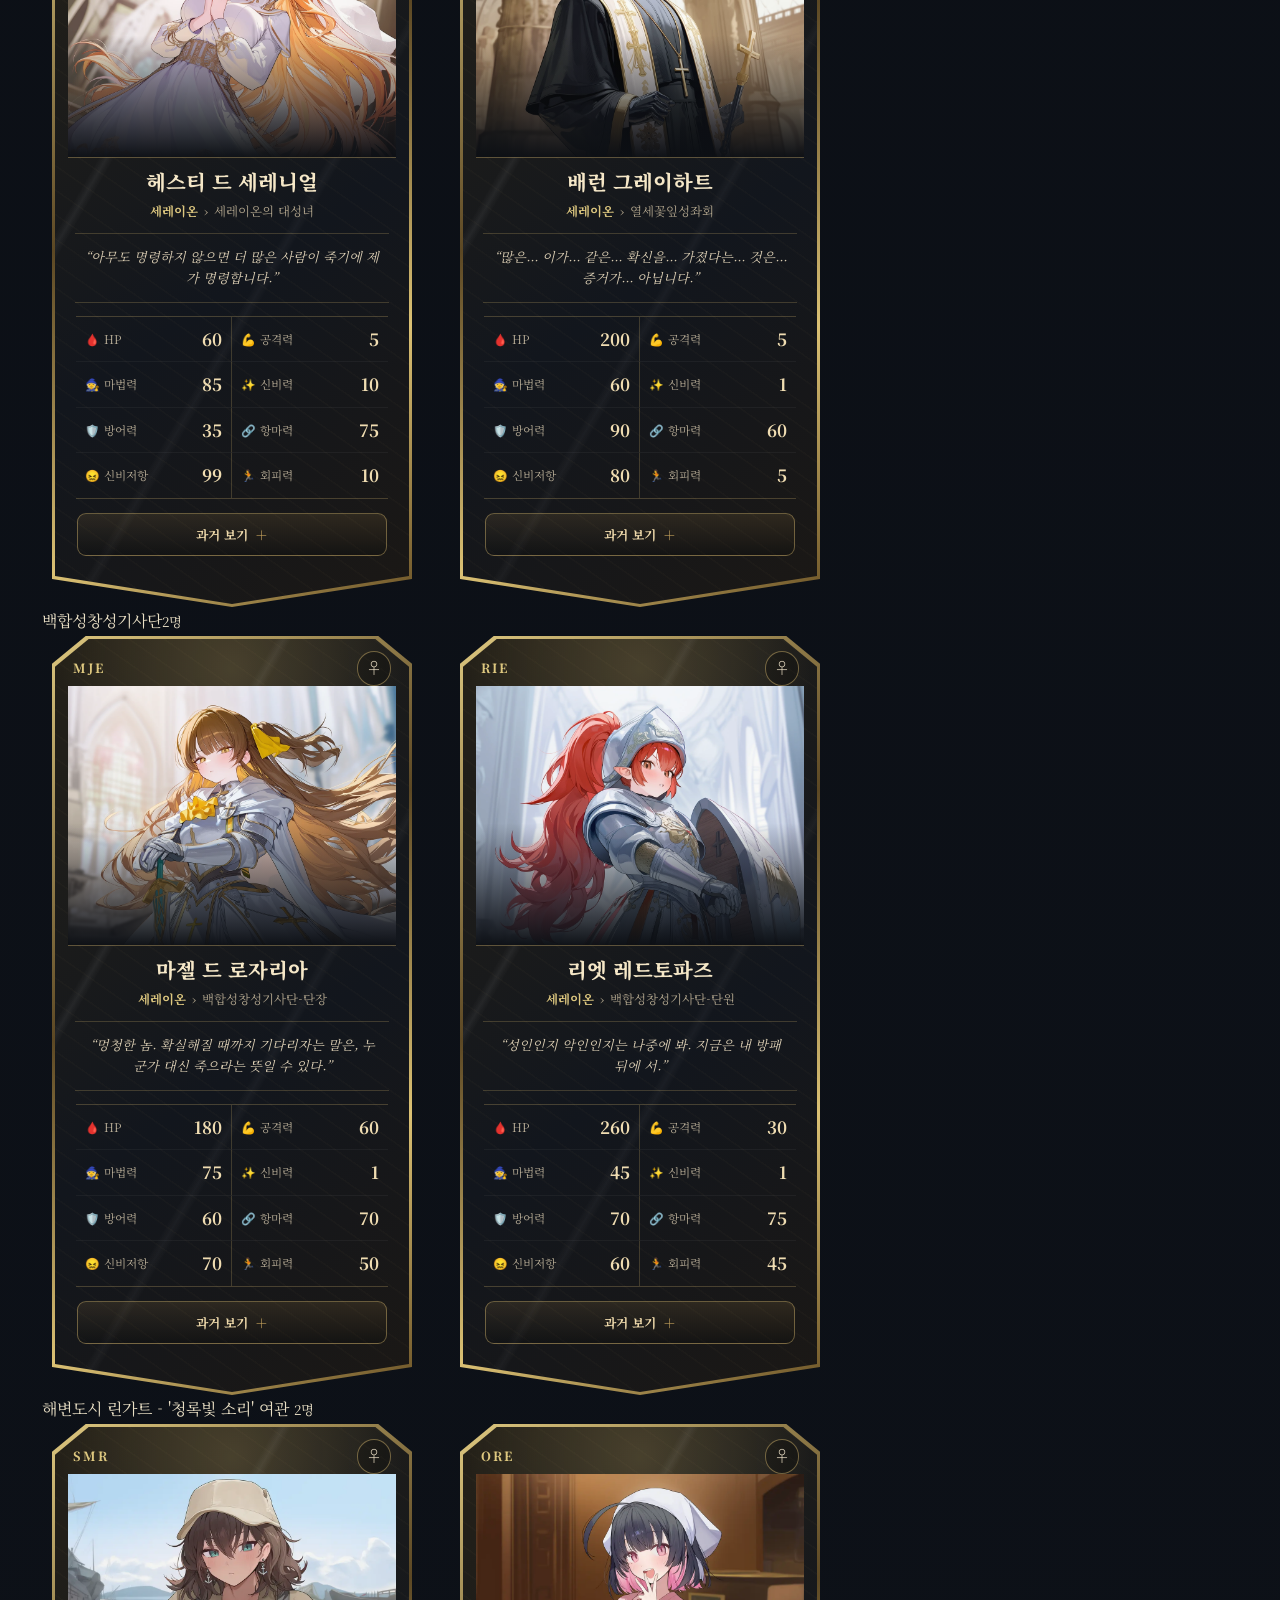
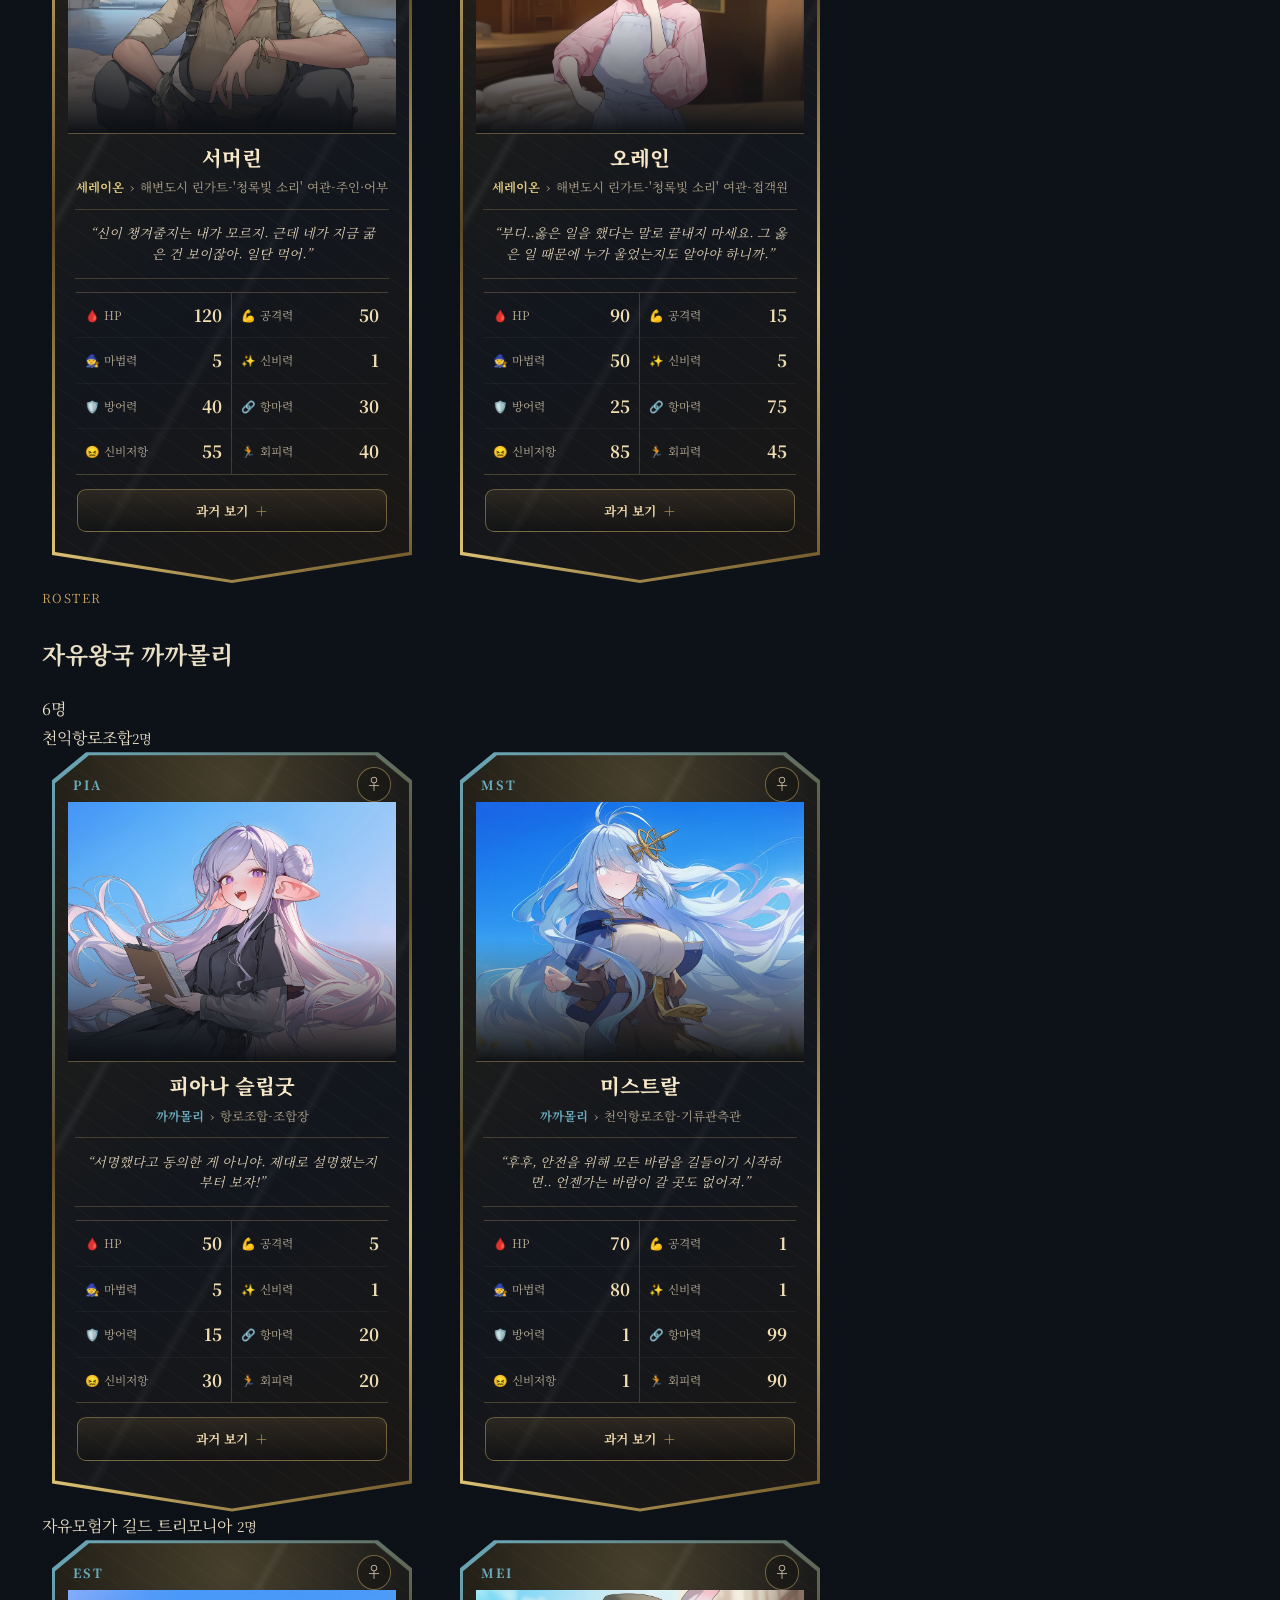
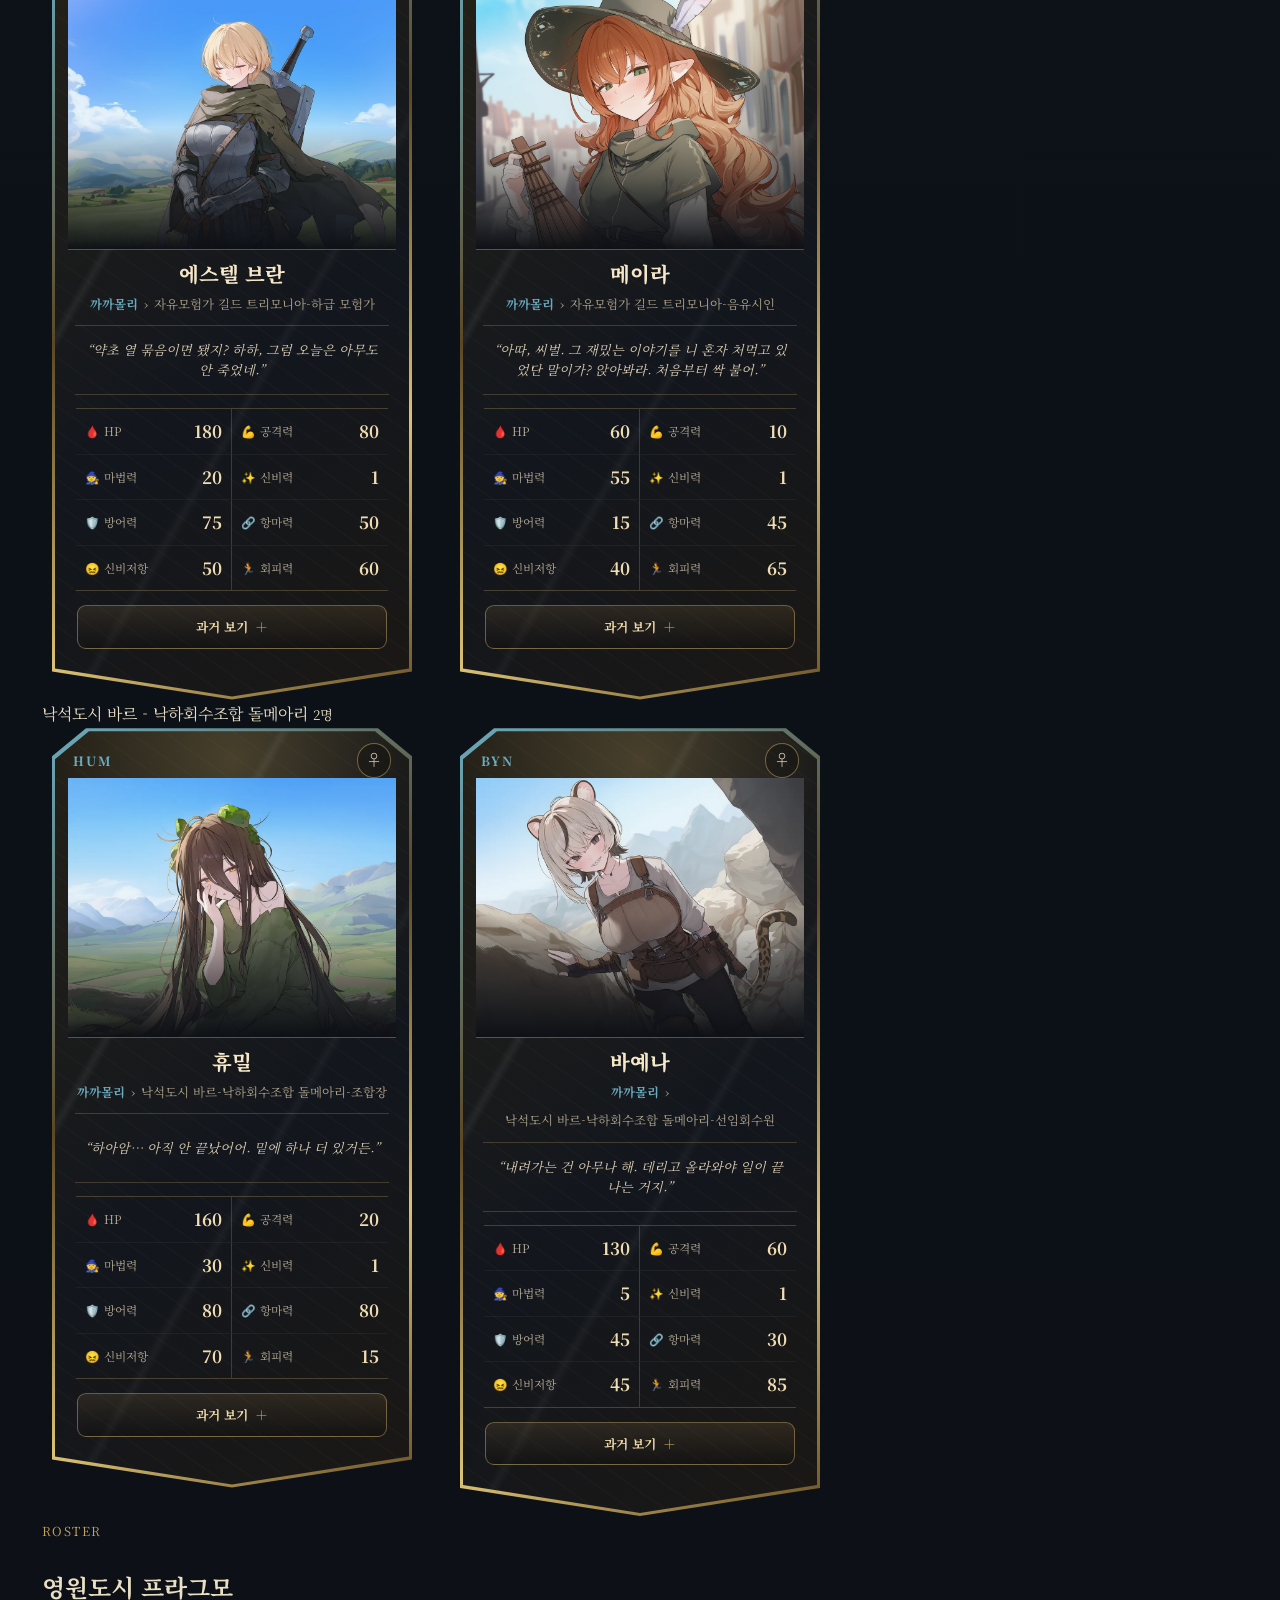
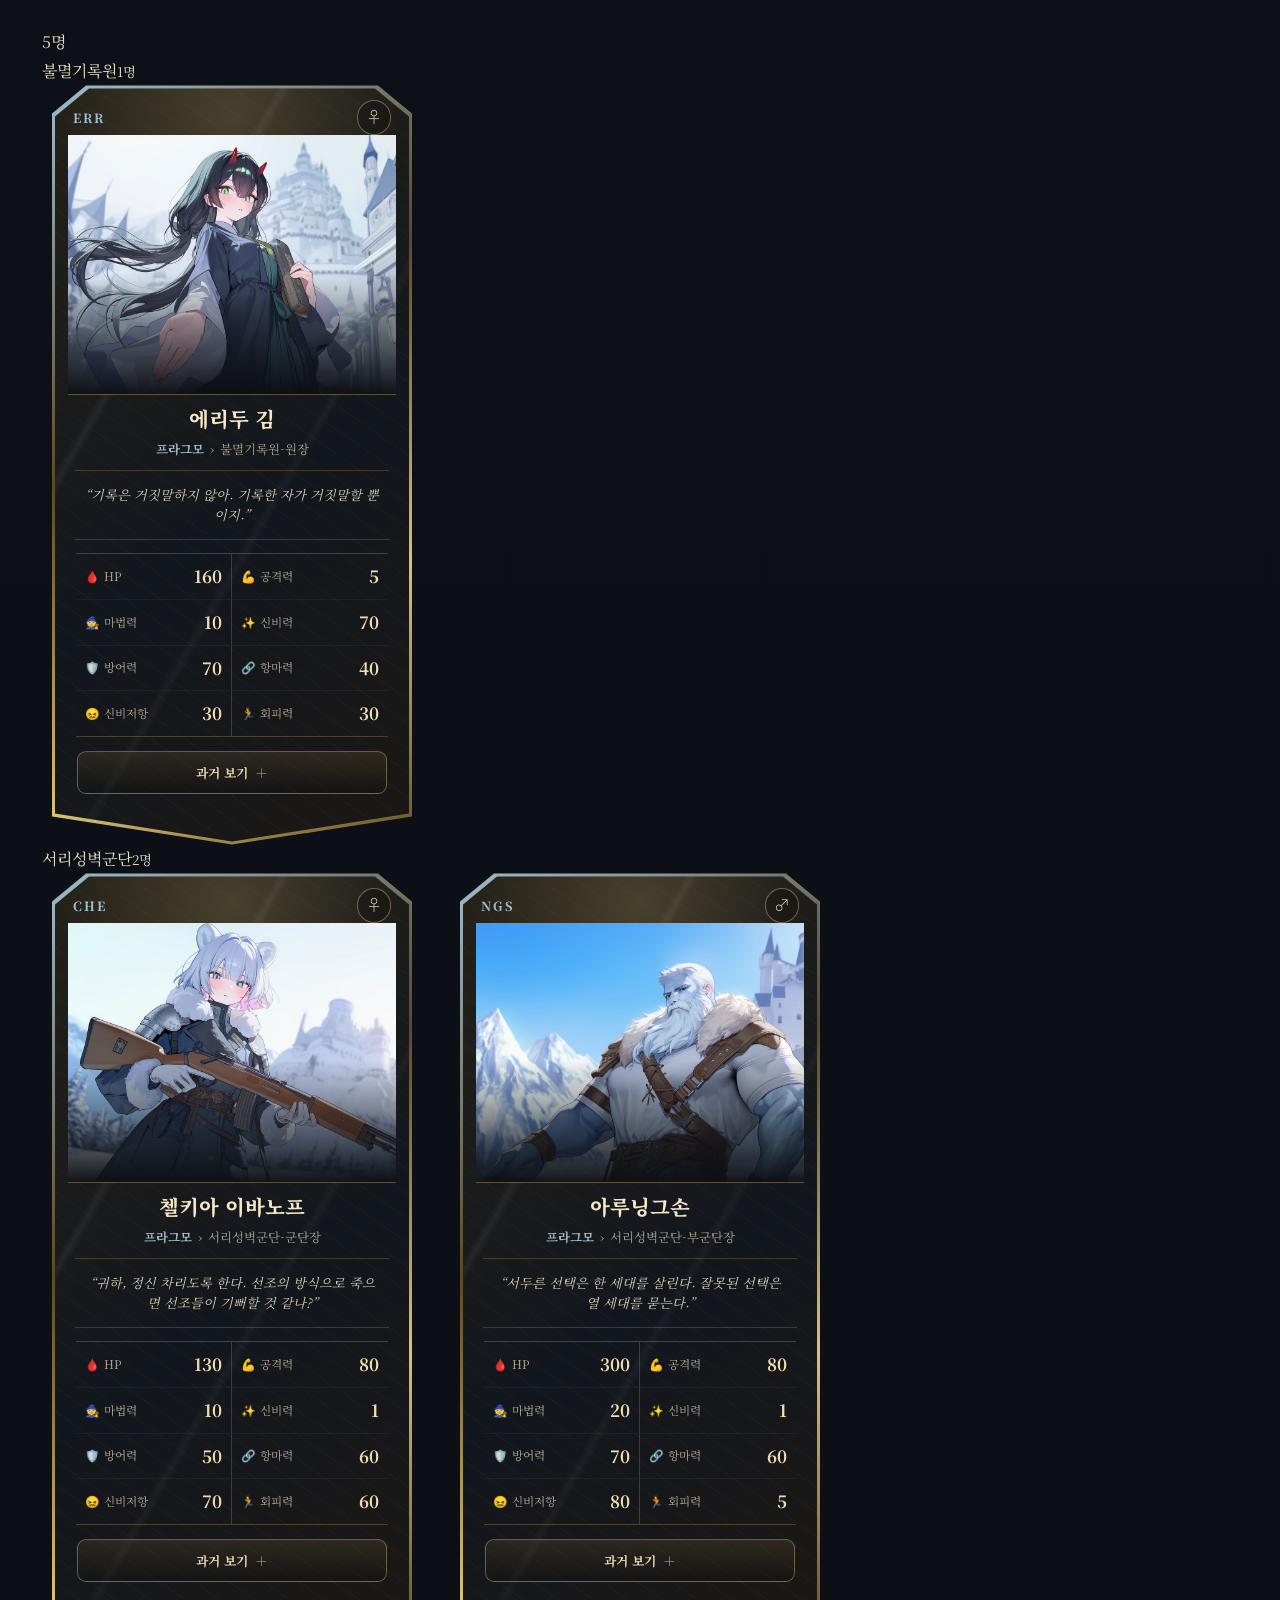
==== commit b752a626: "Add files via upload" ====
--- a/characters.html
+++ b/characters.html
@@ -54087,7 +54087,7 @@
   </div>
 
   <section class="faction-section">
-    <div class="faction-heading"><span>재학생</span><small>5명+(추가예정)</small></div>
+    <div class="faction-heading"><span>재학생</span><small>8명</small></div>
     <div class="game-card-grid">
 
       <article class="game-card-shell mikare">
@@ -56597,7 +56597,7 @@
 
 그리고 말했다.<br><br>
 
-“레오넬.”<br><br>
+“선배님.”<br><br>
 
 “네.”<br><br>
 
@@ -56607,365 +56607,4698 @@
 
 “도움이 필요하신지 말입니까?”<br><br>
 
+“네.”<br><br>
+
+“불편하셨습니까?”<br><br>
+
+“조금요.”<br><br>
+
+레오넬은 정말로 당황했다.<br><br>
+
+---<br><br>
+
+마일렌은 레오넬을 싫어하지 않았다.<br><br>
+
+그 사실도 그에게는 더 어려운 문제였다.<br><br>
+
+마일렌은 평민으로 살아오며 귀족이 평민을 어떻게 대할 수 있는지 알고 있었다.<br><br>
+
+노골적으로 무시하는 귀족도 봤다.<br><br>
+
+말을 함부로 하는 사람도 봤다.<br><br>
+
+자신의 신분을 당연한 우위로 여기는 사람도 봤다.<br><br>
+
+레오넬이 그런 사람이 아니라는 것도 알고 있었다.<br><br>
+
+악의가 없었다.<br><br>
+
+사람을 깔보려는 의도도 없었다.<br><br>
+
+실제로 책임감이 강했고,<br><br>
+
+도울 수 있는 상황에서는 기꺼이 도왔다.<br><br>
+
+그래서 마일렌은 그를 나쁜 귀족이라고 부르지 않았다.<br><br>
+
+그저 가끔 말했다.<br><br>
+
+“레오넬 선배님은 좋은 사람이에요.”<br><br>
+
+그리고 잠시 생각한 뒤 덧붙였다.<br><br>
+
+“근데 가끔 제가 뭘 원하는지는 이미 스스로가 안다고 생각해요.”<br><br>
+
+그 말이 돌고 돌아 레오넬의 귀에도 들어갔다.<br><br>
+
+그는 화가 나지 않았다.<br><br>
+
+대신 꽤 오래 고민했다.<br><br>
+
+---<br><br>
+
+방학 때 레이네를 만났을 때 레오넬은 그 이야기를 꺼냈다.<br><br>
+
+평소라면 사적인 고민을 쉽게 말하지 않았을 것이다.<br><br>
+
+하지만 레이네에게는 묻고 싶었다.<br><br>
+
+“도와주는 것이 잘못입니까?”<br><br>
+
+레이네는 대답하지 않고 물었다.<br><br>
+
+“그 사람이 부탁했니?”<br><br>
+
+레오넬이 잠시 멈췄다.<br><br>
+
+“아닙니다.”<br><br>
+
+“도움이 필요해 보였고?”<br><br>
+
+“그렇습니다.”<br><br>
+
+“네가 틀렸을 수도 있고?”<br><br>
+
+레오넬은 바로 대답하지 못했다.<br><br>
+
+레이네가 말했다.<br><br>
+
+“돕는 게 문제라는 말이 아니야.”<br><br>
+
+“묻지 않고 대신 정하는 것과 돕는 건 다른 일이지.”<br><br>
+
+레오넬은 고개를 숙였다.<br><br>
+
+그 말은 이해할 수 있었다.<br><br>
+
+하지만 마음 한쪽에는 여전히 의문이 남았다.<br><br>
+
+도울 능력이 있는데도 상대가 부탁할 때까지 기다리는 것이 정말 책임 있는 행동인가.<br><br>
+
+위험을 알고 있는데도 선택권이라는 이유로 개입하지 않는 것이 옳은가.<br><br>
+
+레이네는 그 질문에도 간단한 정답을 주지 않았다.<br><br>
+
+“그래서 판단하는 거야.”<br><br>
+
+레오넬에게는 별로 친절하지 않은 대답이었다.<br><br>
+
+---<br><br>
+
+미카레에서 행정을 공부할수록 문제는 더 복잡해졌다.<br><br>
+
+정책은 모든 사람에게 일일이 허락을 받고 시행할 수 없다.<br><br>
+
+세금도 그렇다.<br><br>
+
+재난대피도 그렇다.<br><br>
+
+전염병 통제도 그렇다.<br><br>
+
+국가는 때때로 개인의 선택보다 전체의 안전을 먼저 판단해야 한다.<br><br>
+
+그렇다면 귀족이나 행정가가 다른 사람 대신 판단하는 것은 언제 정당한가.<br><br>
+
+레오넬은 그 경계를 알고 싶었다.<br><br>
+
+한 수업에서는 가상의 하천 정비안을 만드는 과제가 주어졌다.<br><br>
+
+레오넬은 가장 효율적인 안을 만들었다.<br><br>
+
+홍수피해를 크게 줄일 수 있었다.<br><br>
+
+비용도 합리적이었다.<br><br>
+
+대신 강변의 작은 시장을 이전해야 했다.<br><br>
+
+레오넬은 당연히 보상금을 책정했다.<br><br>
+
+기존 상인들이 다른 곳에서 장사할 수 있도록 지원금도 넣었다.<br><br>
+
+좋은 정책이라고 생각했다.<br><br>
+
+교수가 물었다.<br><br>
+
+“시장 상인들과 협의했습니까?”<br><br>
+
+레오넬은 말했다.<br><br>
+
+“충분한 보상안을 마련했습니다.”<br><br>
+
+“그건 제가 물은 것이 아닙니다.”<br><br>
+
+레오넬은 멈췄다.<br><br>
+
+그 순간 마일렌이 했던 말이 떠올랐다.<br><br>
+
+먼저 물어봐달라고.<br><br>
+
+---<br><br>
+
+레오넬은 자신이 평민의 능력을 인정한다는 사실에는 여전히 자신이 있다.<br><br>
+
+유능한 평민이 무능한 귀족보다 높은 자리에 가는 것도 옳다고 생각한다.<br><br>
+
+왕국이 재능을 신분 때문에 버리는 것은 어리석다고 생각한다.<br><br>
+
+그 점은 변하지 않았다.<br><br>
+
+하지만 완전히 동등한 관계라는 말 앞에서는 자신도 모르게 멈춘다.<br><br>
+
+자신의 가문에는 실제로 더 많은 재산이 있다.<br><br>
+
+더 많은 교육을 받았다.<br><br>
+
+사람을 고용할 수도 있다.<br><br>
+
+영지에 대한 법적 권한도 있다.<br><br>
+
+그렇다면 그 권한에는 책임이 따라야 한다.<br><br>
+
+여기까지는 확신할 수 있다.<br><br>
+
+문제는 그 다음이다.<br><br>
+
+책임진다는 것은 이끄는 것인가.<br><br>
+
+돕는 것인가.<br><br>
+
+선택지를 제공하는 것인가.<br><br>
+
+아니면 때때로 상대의 선택을 그대로 받아들이는 것인가.<br><br>
+
+그가 어린 시절부터 배운 귀족의 의무에는 그 질문의 답이 명확하지 않았다.<br><br>
+
+---<br><br>
+
+한 번은 마일렌에게 직접 물은 적도 있었다.<br><br>
+
+“제가 하는 말이 그렇게 불편합니까?”<br><br>
+
+마일렌은 곤란한 표정을 지었다.<br><br>
+
+“항상 그런 건 아니에요.”<br><br>
+
+“솔직하게 말씀해주셔도 됩니다.”<br><br>
+
+“그러니까 더 어렵죠.”<br><br>
+
+레오넬이 이해하지 못하겠다는 얼굴을 했다.<br><br>
+
+마일렌이 잠시 생각하다 말했다.<br><br>
+
+“선배님은 나쁜 사람이 아니니까.”<br><br>
+
+그 말은 칭찬이어야 했다.<br><br>
+
+이상하게도 레오넬은 긴장했다.<br><br>
+
+“사람 무시하는 귀족이 어떤지는 알아요.”<br><br>
+
+“레오넬은 그런 사람이 아니고.”<br><br>
+
+“그런데 가끔은…… 내가 할 수 있는지보다 선배님이 저를 어떻게 도와줘야 할지를 먼저 생각하는 것 같아요.”<br><br>
+
+레오넬은 대답하지 않았다.<br><br>
+
+마일렌이 덧붙였다.<br><br>
+
+“도와주는 게 싫다는 뜻은 아니에요.”<br><br>
+
+“제가 필요하다고 말할 기회도 있었으면 좋겠다는 거예요.”<br><br>
+
+레오넬은 그 말을 오래 기억했다.<br><br>
+
+---<br><br>
+
+그 뒤로 그는 작은 습관 하나를 바꾸려고 한다.<br><br>
+
+먼저 묻는다.<br><br>
+
+“도움이 필요하십니까?”<br><br>
+
+괜찮다고 하면 한 번 더 강요하지 않는다.<br><br>
+
+자신이 가진 정보가 있다면 알려준다.<br><br>
+
+결정은 상대에게 남긴다.<br><br>
+
+아직 자연스럽지는 않다.<br><br>
+
+위험해 보이는 선택을 하는 사람을 보면 개입하고 싶은 마음이 먼저 든다.<br><br>
+
+자신이 더 잘 알고 있다고 생각하는 순간도 있다.<br><br>
+
+실제로 더 잘 아는 경우도 있다.<br><br>
+
+그래서 더 어렵다.<br><br>
+
+자신이 틀렸다는 사실만 받아들이면 되는 문제가 아니기 때문이다.<br><br>
+
+자기가 맞는 경우에도 상대의 선택을 어디까지 존중해야 하는가.<br><br>
+
+레오넬은 그 질문에 아직 답을 내리지 못했다.<br><br>
+
+---<br><br>
+
+그는 지금도 귀족에게 의무가 있다고 믿는다.<br><br>
+
+가진 것이 많은 사람이 자기 것만 챙겨도 된다는 생각에는 동의하지 않는다.<br><br>
+
+영지민이 굶는데 영주가 연회를 여는 것은 잘못이라고 생각한다.<br><br>
+
+재난이 났을 때 귀족이 자기 재산부터 지키는 것도 잘못이라고 생각한다.<br><br>
+
+교육받은 사람이 무지한 사람을 속이는 것도 경멸한다.<br><br>
+
+그 신념은 쉽게 무너지지 않을 것이다.<br><br>
+
+레오넬에게 문제는 귀족의 책임이 존재하느냐가 아니다.<br><br>
+
+그 책임을 어떤 방식으로 행사해야 하느냐이다.<br><br>
+
+보호한다는 말 속에는 얼마나 많은 권력이 숨어 있는가.<br><br>
+
+선의는 언제 시혜가 되는가.<br><br>
+
+도움을 주는 사람이 결정권까지 가진다고 착각하는 순간은 어디인가.<br><br>
+
+---<br><br>
+
+때때로 그는 레이네를 생각한다.<br><br>
+
+레이네는 명령을 따른다는 이유로 자신의 판단을 포기해서는 안 된다고 말한다.<br><br>
+
+레오넬은 그 말을 이제 조금 다른 방향에서도 생각한다.<br><br>
+
+평민에게 자신의 판단을 가지라고 말하면서,<br><br>
+
+정작 그 판단이 자신의 것과 다를 때 받아들이지 못한다면 무슨 의미가 있는가.<br><br>
+
+그 질문은 불편하다.<br><br>
+
+그래서 피하지 않는다.<br><br>
+
+레오넬은 원래 자신이 불편하다는 이유로 책임을 내려놓는 사람은 아니기 때문이다.<br><br>
+
+---<br><br>
+
+현재의 레오넬은 여전히 반듯하다.<br><br>
+
+수업시간보다 일찍 도착한다.<br><br>
+
+제복은 빈틈없이 정리되어 있다.<br><br>
+
+누군가 도움이 필요하면 가장 먼저 움직이는 편이다.<br><br>
+
+평민 학생의 뛰어난 성적도 진심으로 칭찬한다.<br><br>
+
+그리고 가끔 여전히 이상한 칭찬을 한다.<br><br>
+
+“주어진 환경을 생각하면 정말 대단한 성취입니다.”<br><br>
+
+상대의 표정이 미묘해진다.<br><br>
+
+레오넬도 이제 그 표정을 조금 알아본다.<br><br>
+
+잠시 멈춘다.<br><br>
+
+“……방금 표현은 적절하지 않았습니까?”<br><br>
+
+예전이라면 왜 문제인지조차 몰랐을 것이다.<br><br>
+
+지금은 묻는다.<br><br>
+
+그것만으로 모든 것이 해결된 것은 아니다.<br><br>
+
+하지만 레오넬에게는 꽤 큰 변화다.<br><br>
+
+---<br><br>
+
+그는 언젠가 가문의 책임을 실제로 이어받아야 한다.<br><br>
+
+그때도 지금과 같은 생각을 할 수 있을지는 모른다.<br><br>
+
+수천 명의 삶을 책임지는 자리에서 모든 사람의 선택을 기다릴 수는 없을 것이다.<br><br>
+
+반대로 자신이 책임자라는 이유만으로 그들의 삶을 대신 결정해서도 안 될 것이다.<br><br>
+
+좋은 귀족이란 무엇인가.<br><br>
+
+좋은 행정가란 무엇인가.<br><br>
+
+사람을 보호하는 것과 사람 위에 서는 것은 정말 분리될 수 있는가.<br><br>
+
+레오넬은 아직 귀족주의를 버리지 않았다.<br><br>
+
+어쩌면 끝까지 버리지 않을 수도 있다.<br><br>
+
+그는 여전히 귀족에게 더 큰 책임이 있다고 믿는다.<br><br>
+
+다만 이제 한 가지를 예전보다 자주 의심한다.<br><br>
+
+더 큰 책임이 정말 더 큰 결정권까지 의미하는가.<br><br>
+
+그 질문의 답을 찾기 위해 레오넬은 계속 배우고 있다.<br><br>
+
+그리고 누군가를 돕기 위해 손을 내밀기 직전,<br><br>
+
+조금 어색하더라도 먼저 묻는다.<br><br>
+
+“제가 도와드려도 괜찮겠습니까?”<br><br></div>
+          </details>
+        </div>
+      </article>
+      <article class="game-card-shell mikare">
+        <div class="game-card">
+          <div class="card-topline"><span class="char-code">BSK</span><span class="gender-badge">♀</span></div>
+          <div class="character-art" style="--portrait:url('images/BSK_1.webp')" role="img" aria-label="세리나 바스카르 초상화"><span></span></div>
+          <div class="card-name">세리나 바스카르</div>
+          <div class="card-affiliation"><strong>미카레 아카데미</strong><span>›</span>검술·전술학부-3학년</div>
+          <blockquote class="card-quote">“정석을 몰라서 안 하는 줄 알아? 알아야 어디서 틀지도 알지.”</blockquote>
+
+          <div class="game-stats">
+            <div class="game-stat"><span class="stat-label">🩸 HP</span><b>150</b></div>
+            <div class="game-stat"><span class="stat-label">💪 공격력</span><b>54</b></div>
+            <div class="game-stat"><span class="stat-label">🧙 마법력</span><b>8</b></div>
+            <div class="game-stat"><span class="stat-label">✨ 신비력</span><b>2</b></div>
+            <div class="game-stat"><span class="stat-label">🛡️ 방어력</span><b>37</b></div>
+            <div class="game-stat"><span class="stat-label">🔗 항마력</span><b>19</b></div>
+            <div class="game-stat"><span class="stat-label">😖 신비저항</span><b>22</b></div>
+            <div class="game-stat"><span class="stat-label">🏃 회피력</span><b>65</b></div>
+          </div>
+
+          <details class="past-record">
+            <summary>과거 보기</summary>
+            <div class="past-body">세리나는 어릴 때부터 정석이라는 말을 별로 좋아하지 않았다.<br><br>
+
+검을 처음 배울 때도 그랬다.<br><br>
+
+발은 여기.<br><br>
+
+검끝은 저기.<br><br>
+
+상대가 내려치면 왼쪽으로 받고,<br><br>
+
+찌르면 반 걸음 물러나며 흘린다.<br><br>
+
+하나를 배우면 다음 동작이 정해져 있었다.<br><br>
+
+세리나에게 그것은 검술이라기보다 약속처럼 보였다.<br><br>
+
+상대도 알고,<br><br>
+
+자기도 알고,<br><br>
+
+서로 다음에 무엇을 할지 알고 있는 약속.<br><br>
+
+어린 세리나는 그게 몹시 재미없었다.<br><br>
+
+“진짜 싸움에서도 상대가 그렇게 해줘?”<br><br>
+
+교관은 대답했다.<br><br>
+
+“그러니까 기본을 배우는 거다.”<br><br>
+
+세리나는 납득하지 않았다.<br><br>
+
+“상대가 기본대로 안 하면?”<br><br>
+
+“그래도 네 자세는 무너지면 안 된다.”<br><br>
+
+그 말도 별로 마음에 들지 않았다.<br><br>
+
+세리나가 듣고 싶었던 것은 어떻게 서 있어야 하는지가 아니라,<br><br>
+
+어떻게 상대가 예상하지 못한 곳으로 들어갈 수 있는지였다.<br><br>
+
+---<br><br>
+
+세리나는 검술수업에서 아주 모범적인 학생은 아니었다.<br><br>
+
+재능이 없어서가 아니었다.<br><br>
+
+오히려 몸은 빨랐다.<br><br>
+
+상대의 시선을 잘 봤고,<br><br>
+
+발이 어느 쪽으로 움직이려는지도 빨리 알아챘다.<br><br>
+
+사람이 공격하기 직전에 어깨와 허리가 아주 조금 달라진다는 것도 남들보다 일찍 알았다.<br><br>
+
+문제는 그 능력을 배운 대로 쓰지 않았다는 것이었다.<br><br>
+
+교관이 가르쳐준 반격 대신 몸을 낮춰 옆으로 빠졌다.<br><br>
+
+방어해야 할 순간에 검을 내리고 상대 손목을 걷어찼다.<br><br>
+
+검을 맞대다가 갑자기 웃으며 말을 걸었다.<br><br>
+
+“거기 보고 있지?”<br><br>
+
+상대가 순간 눈을 움직이면 반대편으로 들어갔다.<br><br>
+
+훈련장에서는 늘 비슷한 말을 들었다.<br><br>
+
+“세리나!”<br><br>
+
+“예.”<br><br>
+
+“그건 교본에 없다.”<br><br>
+
+“그러니까 통했죠.”<br><br>
+
+세리나는 씨익 웃었다.<br><br>
+
+혼날수록 오히려 자기가 맞다고 생각했다.<br><br>
+
+교본에 없는 움직임이 상대에게 통했다.<br><br>
+
+그렇다면 교본보다 자신이 더 실전에 가까운 것처럼 느껴졌다.<br><br>
+
+---<br><br>
+
+나이가 들면서 세리나는 정규 검술교습소보다 거리의 대련장을 더 좋아하게 되었다.<br><br>
+
+돈을 걸고 싸우는 곳도 있었고,<br><br>
+
+그냥 실력을 겨루기 위해 사람들이 모이는 곳도 있었다.<br><br>
+
+상대는 다양했다.<br><br>
+
+경비병 출신도 있었다.<br><br>
+
+용병도 있었다.<br><br>
+
+귀족가에서 검을 배운 사람도 있었다.<br><br>
+
+주먹부터 나가는 사람도 있었다.<br><br>
+
+세리나는 그런 사람들과 싸우는 것이 즐거웠다.<br><br>
+
+반드시 깨끗하게 이기는 것은 아니었다.<br><br>
+
+가끔씩은 주먹에 맞아 코피가 터지고,<br>
+뺨이 부어오르고, <br>
+온몸에 멍이 들기도 했다.<br><br>
+
+그래도 꽤 많이 이겼다.<br><br>
+
+그리고 이길수록 생각이 굳어졌다.<br><br>
+
+정석은 사람이 많은 곳에서 가르치기 편해서 만들어진 것일 뿐이다.<br><br>
+
+진짜 강한 검사는 자기 방식대로 움직인다.<br><br>
+
+세리나는 그렇게 믿었다.<br><br>
+
+가끔 정규검술을 배운 검사에게 패하면 이유도 간단하게 붙였다.<br><br>
+
+상대가 자신보다 빨랐거나.<br><br>
+
+힘이 강했거나.<br><br>
+
+경험이 많았거나.<br><br>
+
+정석 자체가 뛰어나서 졌다고는 생각하지 않았다.<br><br>
+
+그래서 패배한 다음 날에도 정석을 연습하지 않았다.<br><br>
+
+대신 새로운 속임수를 만들었다.<br><br>
+
+---<br><br>
+
+열아홉 살 무렵이었다.<br><br>
+
+델피로의 한 작은 도시에서 세리나는 이상한 노인을 만났다.<br><br>
+
+처음에는 검사라고 생각하지도 않았다.<br><br>
+
+희끗희끗한 머리.<br><br>
+
+햇볕과 바람을 오래 맞은 얼굴.<br><br>
+
+오래된 여행용 망토.<br><br>
+
+몸에는 갑옷 대신 가벼운 여행복만 걸치고 있었다.<br><br>
+
+허리에는 검 한 자루가 있었다.<br><br>
+
+검집은 오래되었지만 이상할 정도로 관리가 잘 되어 있었다.<br><br>
+
+노인은 걸을 때마다 오른쪽인지 왼쪽인지 한쪽 다리를 아주 조금 끌었다.<br><br>
+
+계단을 내려올 때는 특히 심했다.<br><br>
+
+세리나는 처음에는 전쟁에서 다친 용병쯤으로 생각했다.<br><br>
+
+그런데 노인이 대련장을 한참 바라보고 있는 것이 눈에 들어왔다.<br><br>
+
+세리나는 막 한 사람을 이긴 뒤였다.<br><br>
+
+상대가 정석적인 중단자세를 취하자 일부러 검을 낮추고 빈틈을 보여줬다.<br><br>
+
+상대가 들어오는 순간 몸을 비틀어 공격을 피하고 옆구리에 검끝을 대었다.<br><br>
+
+사람들이 웃고 박수를 쳤다.<br><br>
+
+세리나도 만족했다.<br><br>
+
+그때 노인이 중얼거렸다.<br><br>
+
+“세 번째구만.”<br><br>
+
+세리나가 돌아봤다.<br><br>
+
+“뭐가?”<br><br>
+
+노인은 별 뜻 없다는 듯 말했다.<br><br>
+
+“같은 속임수.”<br><br>
+
+세리나의 눈썹이 올라갔다.<br><br>
+
+---<br><br>
+
+“같은 사람한테 세 번 쓴 것도 아닌데?”<br><br>
+
+“에잉, 사람이 바뀌면 같은 수가 새 기술이 되냐?”<br><br>
+
+세리나는 노인을 잠시 바라봤다.<br><br>
+
+말투가 마음에 들지 않았다.<br><br>
+
+“할배 검 좀 써?”<br><br>
+
+노인이 자기 무릎을 툭 두드렸다.<br><br>
+
+“예전에는.”<br><br>
+
+“지금은?”<br><br>
+
+“이게 말을 잘 안 들어서.”<br><br>
+
+노인은 웃었다.<br><br>
+
+“은퇴했다.”<br><br>
+
+세리나는 검을 어깨에 올렸다.<br><br>
+
+“그럼 보는 눈은 있다는 거야?”<br><br>
+
+“그 정도는 아직 있지.”<br><br>
+
+“확인해볼래?”<br><br>
+
+주변 사람들이 웃었다.<br><br>
+
+노인도 웃었다.<br><br>
+
+“어린놈이 늙은이에게 원래 이렇게 쉽게 싸움을 거냐?”<br><br>
+
+“할배가 먼저 시비 걸었잖아.”<br><br>
+
+“그랬냐.”<br><br>
+
+노인은 잠깐 고민했다.<br><br>
+
+그리고 천천히 검을 뽑았다.<br><br>
+
+---<br><br>
+
+세리나는 검이 나오는 순간 조금 실망했다.<br><br>
+
+특별한 자세가 아니었다.<br><br>
+
+아주 평범했다.<br><br>
+
+발 간격도 교본 그대로.<br><br>
+
+검끝의 높이도 교본 그대로.<br><br>
+
+어깨는 내려가 있었고,<br><br>
+
+몸의 중심도 흐트러지지 않았다.<br><br>
+
+세리나가 가장 재미없다고 생각했던 형태였다.<br><br>
+
+“진짜 정석이네.”<br><br>
+
+노인이 말했다.<br><br>
+
+“오래 했더니 이것밖에 안 남더구나.”<br><br>
+
+세리나는 웃었다.<br><br>
+
+첫 공격부터 일부러 크게 들어갔다.<br><br>
+
+노인이 막았다.<br><br>
+
+예상대로였다.<br><br>
+
+세리나는 검을 거두는 척하며 몸을 틀었다.<br><br>
+
+평소라면 상대의 방어선 바깥으로 빠지는 움직임이었다.<br><br>
+
+그런데 노인의 검이 먼저 그곳에 있었다.<br><br>
+
+탁.<br><br>
+
+손목이 맞았다.<br><br>
+
+세리나는 검을 놓칠 뻔했다.<br><br>
+
+“……뭐야.”<br><br>
+
+노인은 아무 말도 하지 않았다.<br><br>
+
+---<br><br>
+
+세리나는 다시 들어갔다.<br><br>
+
+이번에는 시선을 이용했다.<br><br>
+
+오른쪽 어깨를 보며 왼쪽으로 파고들었다.<br><br>
+
+노인은 속지 않았다.<br><br>
+
+세리나가 들어가려던 길에 검끝이 먼저 놓였다.<br><br>
+
+멈추지 않았으면 목에 닿았을 위치였다.<br><br>
+
+세리나는 급히 물러났다.<br><br>
+
+이번에는 발을 노렸다.<br><br>
+
+노인의 무릎이 좋지 않다는 것을 이미 봤다.<br><br>
+
+그래서 반응이 늦을 거라 생각했다.<br><br>
+
+노인은 무릎을 거의 움직이지 않았다.<br><br>
+
+대신 한 발을 아주 짧게 옮겼다.<br><br>
+
+세리나의 검이 허공을 갈랐다.<br><br>
+
+다음 순간 검등이 이마를 툭 쳤다.<br><br>
+
+“아!”<br><br>
+
+노인이 말했다.<br><br>
+
+“아픈 무릎을 노리는 건 좋았어.”<br><br>
+
+세리나가 이마를 문질렀다.<br><br>
+
+“칭찬 고맙네.”<br><br>
+
+“다만 아플 거라는 사실을 나보다 네가 더 믿으면 곤란하지.”<br><br>
+
+그 말도 마음에 들지 않았다.<br><br>
+
+---<br><br>
+
+세리나는 그 뒤로도 여러 번 공격했다.<br><br>
+
+높게.<br><br>
+
+낮게.<br><br>
+
+빠르게.<br><br>
+
+일부러 늦게.<br><br>
+
+검을 놓치는 척도 했다.<br><br>
+
+발이 꼬인 척도 했다.<br><br>
+
+노인은 거의 움직이지 않았다.<br><br>
+
+그저 필요한 만큼만 움직였다.<br><br>
+
+그리고 세리나가 무엇을 하든 검이 먼저 기다리고 있었다.<br><br>
+
+마지막에는 노인이 검으로 세리나의 검집을 가볍게 두드렸다.<br><br>
+
+그 순간 세리나는 자기도 모르게 시선을 아래로 내렸다.<br><br>
+
+노인의 검끝이 목 앞에 멈췄다.<br><br>
+
+대련이 끝났다.<br><br>
+
+주변이 조용했다.<br><br>
+
+세리나는 한동안 아무 말도 하지 못했다.<br><br>
+
+숨도 별로 차지 않은 노인이 검을 집어넣었다.<br><br>
+
+“재미있는 검을 쓰는구만.”<br><br>
+
+세리나는 그 말이 더 화가 났다.<br><br>
+
+“완전히 가지고 놀아놓고?”<br><br>
+
+“그래도 재미있는 건 사실이지.”<br><br>
+
+---<br><br>
+
+세리나가 물었다.<br><br>
+
+“어떻게 다 알았어?”<br><br>
+
+노인은 잠시 생각했다.<br><br>
+
+“다 안 건 아닌데.”<br><br>
+
+“거짓말.”<br><br>
+
+“정말이다.”<br><br>
+
+노인은 세리나의 검을 가리켰다.<br><br>
+
+“다만 네가 무엇을 안 하려고 하는지는 꽤 잘 보였지.”<br><br>
+
+세리나의 표정이 굳었다.<br><br>
+
+“무슨 뜻인데?”<br><br>
+
+“너는 정석대로 움직이는 걸 싫어하지?”<br><br>
+
+“그래서?”<br><br>
+
+“그럼 선택지가 줄어들어.”<br><br>
+
+세리나는 아무 말도 하지 않았다.<br><br>
+
+노인이 자기 검을 가볍게 두드렸다.<br><br>
+
+“나는 여기서 열 가지를 할 수 있는데.”<br><br>
+
+“너는 그중 사람들이 예상할 것 같은 다섯 가지를 먼저 버리고 들어오거든.”<br><br>
+
+“네가 그래주면 상대방은 고마운 거지, 남은 다섯 개만 보면 되지 않겠냐?”<br><br>
+
+세리나는 처음으로 웃지 않았다.<br><br>
+
+---<br><br>
+
+그 말은 세리나가 지금까지 자기 검에 대해 들었던 어떤 비판보다 불쾌했다.<br><br>
+
+동시에 가장 이해하기 쉬웠다.<br><br>
+
+자기는 자유롭게 싸운다고 생각했다.<br><br>
+
+그런데 실제로는 정석을 피하는 것에 묶여 있었다.<br><br>
+
+상대가 오른쪽을 예상할 것 같으면 왼쪽.<br><br>
+
+위에서 올 것 같으면 아래.<br><br>
+
+막을 것 같으면 피하고,<br><br>
+
+피할 것 같으면 밀어붙인다.<br><br>
+
+언제나 ‘남들이 안 할 것’을 고르는 방식이었다.<br><br>
+
+그렇다면 상대가 그 사실을 알게 되는 순간,<br><br>
+
+자기가 가장 예측하기 쉬운 사람이 되어버린다.<br><br>
+
+세리나는 물었다.<br><br>
+
+“그럼 어떻게 해야 하는데?”<br><br>
+
+노인이 웃었다.<br><br>
+
+“정석을 배워.”<br><br>
+
+세리나의 얼굴이 구겨졌다.<br><br>
+
+“그 답은 싫은데.”<br><br>
+
+“그래 보여.”<br><br>
+
+---<br><br>
+
+그 노인은 자신에 대해 많은 이야기를 하지 않았다.<br><br>
+
+한때 세레이온의 성기사였다고 했다.<br><br>
+
+오래 복무했고,<br><br>
+
+무릎이 망가진 뒤 검을 내려놓았다고 했다.<br><br>
+
+“허, 걷는 건 되는데 오래 싸우면 다음 날 계단이 문제야.”<br><br>
+
+그렇게 말하며 웃었다.<br><br>
+
+이제는 특별한 목적 없이 여러 나라를 돌아다닌다고 했다.<br><br>
+
+보고 싶은 곳이 아직 많다고 했다.<br><br>
+
+가끔 오래된 성당에 들렀고,<br><br>
+
+어떤 마을에서는 아이들에게 검을 가르쳐달라는 부탁을 받아 며칠씩 머물기도 한다고 했다.<br><br>
+
+누군가에게 꽤 오래 검을 가르쳐본 사람처럼 말할 때가 있었다.<br><br>
+
+하지만 세리나가 누구였냐고 물으면 대개 웃으며 넘어갔다.<br><br>
+
+“여행을 오래 하면 별사람을 다 만나지.”<br><br>
+
+그 정도가 전부였다.<br><br>
+
+---<br><br>
+
+세리나는 그 노인을 며칠 더 따라다녔다.<br><br>
+
+본인은 가르쳐달라고 하지 않았다고 주장했다.<br><br>
+
+노인도 제자로 받아들인 적 없다고 주장했다.<br><br>
+
+하지만 아침마다 둘은 검을 들었다.<br><br>
+
+노인이 처음 시킨 것은 공격이 아니었다.<br><br>
+
+서 있기.<br><br>
+
+발 옮기기.<br><br>
+
+검 들기.<br><br>
+
+찌르기.<br><br>
+
+받기.<br><br>
+
+다시 서기.<br><br>
+
+세리나는 사흘째에 폭발했다.<br><br>
+
+“나 이거 어릴 때부터 했거든?”<br><br>
+
+“그런데 잘 안 하더구나.”<br><br>
+
+“할 줄 아는 거랑 하는 건 다르잖아.”<br><br>
+
+노인이 고개를 끄덕였다.<br><br>
+
+“맞아.”<br><br>
+
+“……왜 내가 한 말을 당신이 맞다고 해?”<br><br>
+
+“맞는 말이니까 하지, 너 바보냐?”<br><br>
+
+“이 너구리같은 할배가...!!”<br><br>
+
+세리나는 또 화가 났다.<br><br>
+
+---<br><br>
+
+그 노인은 변칙을 금지하지 않았다.<br><br>
+
+그 점이 세리나에게는 의외였다.<br><br>
+
+세리나는 정석적인 검사라면 자기 검술을 전부 고치려고 할 거라고 생각했다.<br><br>
+
+하지만 노인은 말했다.<br><br>
+
+“그 발차기 다시 해봐.”<br><br>
+
+세리나가 했다.<br><br>
+
+“나쁘지 않네.”<br><br>
+
+“진짜?”<br><br>
+
+“검만 생각하는 상대에게는 잘 통하겠어.”<br><br>
+
+“그렇지?”<br><br>
+
+“그런데 두 번 쓰면 읽혀서 죽겠다.”<br><br>
+
+세리나의 웃음이 사라졌다.<br><br>
+
+노인은 왜 그런지 설명했다.<br><br>
+
+발을 올리는 순간 중심이 어디로 이동하는지.<br><br>
+
+검을 낮출 때 어느 방향이 비는지.<br><br>
+
+첫 번째 공격이 성공했을 때 상대가 무엇을 학습하는지.<br><br>
+
+세리나는 처음으로 자기 변칙을 정석의 언어로 보기 시작했다.<br><br>
+
+---<br><br>
+
+며칠 뒤 노인은 떠났다.<br><br>
+
+세리나는 따라가겠다고 했다.<br><br>
+
+노인이 웃었다.<br><br>
+
+“내가 왜 다 큰 열아홉 살짜리를 데리고 여행해야 하지?”<br><br>
+
+“검 가르쳐줘야지.”<br><br>
+
+“가르칠 건 이미 말했는데.”<br><br>
+
+“뭔데?”<br><br>
+
+노인은 대답했다.<br><br>
+
+“네가 싫어하는 걸 배워.”<br><br>
+
+세리나가 인상을 찌푸렸다.<br><br>
+
+“그게 가르침이야?”<br><br>
+
+“좋은 가르침은 아니지.”<br><br>
+
+노인은 웃었다.<br><br>
+
+“공짜니까 참아.”<br><br>
+
+그리고 정말 떠났다.<br><br>
+
+세리나는 멀어지는 노인의 등을 보다가 문득 소리쳤다.<br><br>
+
+“잠깐! 성은 뭐야?”<br><br>
+
+노인이 걸음을 멈췄다.<br><br>
+
+“성?”<br><br>
+
+“다음에 다시 만나면 이름 정도는 알아야 할 거 아냐.”<br><br>
+
+노인은 잠시 생각하다 대답했다.<br><br>
+
+“바스카르.”<br><br>
+
+세리나는 기다렸지만 그 뒤의 말은 없었다.<br><br>
+
+“이름은?”<br><br>
+
+“그건 다음에 이기면 알려주마.”<br><br>
+
+노인은 다시 손을 흔들며 걸어갔다.<br><br>
+
+당시 세리나에게는 성씨가 없었다.<br><br>
+
+며칠 뒤 이름을 적을 일이 생겼을 때, 그녀는 별 고민 없이 빈칸에 적었다.<br><br>
+
+바스카르.<br><br>
+
+허락받은 적은 없었다.<br><br>
+
+그저 마음에 들었고, 다시 만날 때까지 가지고 있기로 했다.<br><br>
+
+그렇게 세리나는 세리나 바스카르가 되었다.<br><br>
+
+---<br><br>
+
+세리나는 그 뒤 정말로 정석을 배우기 시작했다.<br><br>
+
+처음에는 복수를 위해서였다.<br><br>
+
+다시 만나면 반드시 이기겠다는 생각뿐이었다.<br><br>
+
+델피로에서 쉽게 구할 수 있는 검술서를 읽었다.<br><br>
+
+왕국군의 기본검술.<br><br>
+
+기사단식 방패술.<br><br>
+
+귀족가에서 쓰는 결투검.<br><br>
+
+상단 호위병들이 사용하는 짧은 검술.<br><br>
+
+다른 나라에서 들어온 번역본도 찾아봤다.<br><br>
+
+처음에는 지루했다.<br><br>
+
+놀랄 만큼 지루했다.<br><br>
+
+같은 동작이 여러 책에서 반복되었다.<br><br>
+
+세리나는 그게 왜 필요한지 이해하지 못했다.<br><br>
+
+그러다 조금씩 보이기 시작했다.<br><br>
+
+같은 자세처럼 보여도 목적이 달랐다.<br><br>
+
+군용검술은 옆 사람과 부딪치지 않게 움직였다.<br><br>
+
+결투검은 좁은 선 안에서 상대의 손을 노렸다.<br><br>
+
+호위검은 적을 쓰러뜨리는 것보다 보호대상과 적 사이에 남는 것을 우선했다.<br><br>
+
+정석은 하나가 아니었다.<br><br>
+
+각자가 반복해서 마주친 문제의 답이었다.<br><br>
+
+세리나는 그 사실이 재미있어졌다.<br><br>
+
+---<br><br>
+
+그때부터 검을 보는 방식이 달라졌다.<br><br>
+
+상대가 어떤 자세를 취하는지만 보지 않았다.<br><br>
+
+왜 그 자세를 배웠는지 생각했다.<br><br>
+
+어떤 공격을 가장 많이 연습했는지.<br><br>
+
+어떤 상황에서 그 유파가 만들어졌는지.<br><br>
+
+무엇을 안전하다고 믿는지.<br><br>
+
+어디를 공격받지 않을 거라고 생각하는지.<br><br>
+
+정석을 알수록 상대의 예상이 보였다.<br><br>
+
+세리나는 처음으로 깨달았다.<br><br>
+
+자기가 원했던 것은 정석이 없는 검이 아니었다.<br><br>
+
+상대의 머릿속에 있는 정석을 이용하는 검이었다.<br><br>
+
+---<br><br>
+
+예전의 세리나는 상대가 예상하지 못한 행동을 했다.<br><br>
+
+이제는 조금 달랐다.<br><br>
+
+먼저 상대에게 예상을 주었다.<br><br>
+
+일부러 익숙한 자세를 취했다.<br><br>
+
+두 번 같은 반격을 보여줬다.<br><br>
+
+상대가 세 번째도 같을 거라고 믿게 했다.<br><br>
+
+그리고 세 번째에 바꿨다.<br><br>
+
+일부러 빈틈을 남겼다.<br><br>
+
+상대가 그곳을 공격하도록 만들었다.<br><br>
+
+검끝의 높이를 조금씩 반복해서 보여주다가,<br><br>
+
+결정적인 순간에만 다른 각도를 사용했다.<br><br>
+
+이전에는 상대의 예상을 피했다.<br><br>
+
+이제는 상대에게 예상을 만들었다.<br><br>
+
+세리나는 그 차이를 몹시 좋아했다.<br><br>
+
+“이거였네.”<br><br>
+
+그녀는 혼자 웃었다.<br><br>
+
+“진작 이렇게 말해주지.”<br><br>
+
+물론 그 노인은 이미 비슷하게 말했었다.<br><br>
+
+세리나는 인정하지 않았다.<br><br>
+
+---<br><br>
+
+왕립 미카레 아카데미에 지원한 것도 그 무렵이었다.<br><br>
+
+세리나는 이미 성인이었고,<br><br>
+
+몇 년 동안 여러 곳에서 검을 배운 뒤였다.<br><br>
+
+평범한 검술학교에 들어가기에는 조금 늦은 나이라고 생각하는 사람도 있었다.<br><br>
+
+세리나는 별로 신경 쓰지 않았다.<br><br>
+
+미카레 검술·전술학부에는 여러 유파의 학생들이 모였다.<br><br>
+
+귀족가에서 어려서부터 검을 배운 사람.<br><br>
+
+군인 집안 출신.<br><br>
+
+용병 경험이 있는 사람.<br><br>
+
+호신술만 배우다 온 사람.<br><br>
+
+세리나에게는 아주 좋은 장소였다.<br><br>
+
+서로 다른 정석이 한곳에 모여 있었기 때문이다.<br><br>
+
+입학 실기에서 감독관이 물었다.<br><br>
+
+“주로 사용하는 유파는?”<br><br>
+
+세리나는 잠깐 고민했다.<br><br>
+
+“남의 거요.”<br><br>
+
+감독관은 한동안 기록지를 바라봤다.<br><br>
+
+“그건 유파 이름이 아닙니다.”<br><br>
+
+“그럼 변칙검술이라고 적어줘요.”<br><br>
+
+그렇게 입학했다.<br><br>
+
+---<br><br>
+
+세리나는 미카레에서 상당히 빠르게 이름을 알렸다.<br><br>
+
+대련을 잘했다.<br><br>
+
+특히 처음 싸우는 상대에게 강했다.<br><br>
+
+상대의 자세를 몇 번 보면 익숙한 패턴을 찾아냈다.<br><br>
+
+그리고 그 사람이 다음에 무엇을 할 거라고 믿게 되는지 역으로 이용했다.<br><br>
+
+학생들은 세리나와 싸우는 것을 재미있어하면서도 싫어했다.<br><br>
+
+“왜 웃어?”<br><br>
+
+대련 상대가 물으면 세리나는 더 웃었다.<br><br>
+
+“아니. 방금 내가 생각한 대로 움직여서.”<br><br>
+
+그 말을 들으면 대부분 다음 동작을 바꾸려고 했다.<br><br>
+
+세리나는 그것까지 예상했다.<br><br>
+
+때로는 아무 생각도 없으면서 웃기도 했다.<br><br>
+
+상대가 혼자 의심하기 시작했기 때문이다.<br><br>
+
+그런 부분까지 포함해서 세리나의 검이었다.<br><br>
+
+---<br><br>
+
+오스빌 폰 루인하버는 처음부터 그녀를 싫어하지 않았다.<br><br>
+
+세리나는 오히려 그 점 때문에 조금 당황했다.<br><br>
+
+처음에는 당연히 혼날 줄 알았다.<br><br>
+
+정석을 중시하는 전직 기사단장.<br><br>
+
+기본기와 반복훈련을 강조하는 교수.<br><br>
+
+세리나가 가장 귀찮아하는 유형처럼 보였다.<br><br>
+
+첫 수업에서 오스빌이 말했다.<br><br>
+
+“바스카르.”<br><br>
+
+“네에.”<br><br>
+
+“방금 움직임 다시 해라.”<br><br>
+
+세리나는 웃었다.<br><br>
+
+“마음에 드셨어요?”<br><br>
+
+“아니다.”<br><br>
+
+“그럴 줄 알았어.”<br><br>
+
+“하지만 다시 해라.”<br><br>
+
+세리나는 같은 움직임을 했다.<br><br>
+
+오스빌이 물었다.<br><br>
+
+“어디를 미끼로 썼지?”<br><br>
+
+“오른쪽 어깨요.”<br><br>
+
+“상대가 거길 공격하지 않으면?”<br><br>
+
+“다른 걸 하지.”<br><br>
+
+“무엇을?”<br><br>
+
+세리나는 잠깐 멈췄다.<br><br>
+
+“그건 그때 봐야죠.”<br><br>
+
+오스빌은 고개를 끄덕였다.<br><br>
+
+“그게 문제다.”<br><br>
+
+---<br><br>
+
+세리나는 오스빌과 자주 부딪쳤다.<br><br>
+
+오스빌은 변칙 자체를 금지하지 않았다.<br><br>
+
+그 대신 반복할 수 있느냐고 물었다.<br><br>
+
+피곤할 때도 가능한가.<br><br>
+
+팔을 다쳤을 때도 가능한가.<br><br>
+
+상대가 예상보다 빠르면 어떻게 되는가.<br><br>
+
+뒤에 동료가 있을 때도 같은 회피를 할 수 있는가.<br><br>
+
+좁은 통로에서도 쓸 수 있는가.<br><br>
+
+세리나는 처음에는 그 질문들이 지나치게 답답하다고 생각했다.<br><br>
+
+“교수님은 세상 모든 경우를 미리 정해놓고 싸우려고 해요?”<br><br>
+
+오스빌이 대답했다.<br><br>
+
+“아니다.”<br><br>
+
+“그럼요?”<br><br>
+
+“미리 정할 수 없는 순간에도 남아 있는 것을 훈련한다.”<br><br>
+
+세리나는 그 말을 듣고 예전에 만났던 노인을 잠깐 떠올렸다.<br><br>
+
+아주 조금 기분이 나빠졌다.<br><br>
+
+비슷한 말을 하는 늙은 검사가 두 명이나 있다는 사실 때문이었다.<br><br>
+
+---<br><br>
+
+결정적인 일은 2학년 대련수업에서 벌어졌다.<br><br>
+
+세리나는 자신보다 체격이 큰 학생과 싸우고 있었다.<br><br>
+
+상대는 힘이 강했지만 움직임이 정직했다.<br><br>
+
+세리나는 몇 번 받아내며 패턴을 확인했다.<br><br>
+
+상대가 빈틈을 보면 강한 사선베기로 들어온다는 것을 알아냈다.<br><br>
+
+그래서 일부러 왼쪽을 크게 열었다.<br><br>
+
+계획은 간단했다.<br><br>
+
+상대가 들어오면 몸을 회전시켜 피한다.<br><br>
+
+검이 지나간 뒤 손목을 친다.<br><br>
+
+평소에도 여러 번 성공했던 방식이었다.<br><br>
+
+상대는 예상대로 들어왔다.<br><br>
+
+문제는 예상보다 강하게 들어왔다는 것이었다.<br><br>
+
+그리고 예상보다 반 걸음 더 깊었다.<br><br>
+
+---<br><br>
+
+세리나는 피했다.<br><br>
+
+자신은 피할 수 있었다.<br><br>
+
+하지만 상대의 검이 예상보다 멀리 나갔다.<br><br>
+
+대련장 바깥에 있던 보조학생이 급히 몸을 젖혔다.<br><br>
+
+검끝이 옷자락을 스쳤다.<br><br>
+
+다친 사람은 없었다.<br><br>
+
+정말로 몇 손가락 차이였다.<br><br>
+
+세리나는 곧바로 검을 내렸다.<br><br>
+
+주변이 조용해졌다.<br><br>
+
+상대 학생은 얼굴이 하얗게 질렸다.<br><br>
+
+“미안.”<br><br>
+
+세리나가 먼저 말했다.<br><br>
+
+“내가 열었어.”<br><br>
+
+오스빌이 대련장으로 들어왔다.<br><br>
+
+그는 화를 내지 않았다.<br><br>
+
+그게 오히려 더 불편했다.<br><br>
+
+“왜 저 공격을 유도했지?”<br><br>
+
+“반격하려고요.”<br><br>
+
+“예상한 공격이었나?”<br><br>
+
+“네.”<br><br>
+
+“그럼 왜 저기까지 갔지?”<br><br>
+
+세리나는 대답하지 못했다.<br><br>
+
+---<br><br>
+
+잠시 뒤 세리나가 말했다.<br><br>
+
+“상대가 생각보다 깊게 들어왔어요.”<br><br>
+
+오스빌은 말했다.<br><br>
+
+“그렇겠지.”<br><br>
+
+“제가 피하는 것도 늦었고.”<br><br>
+
+“그렇겠지.”<br><br>
+
+“그래도 일부러 만든 빈틈이었어요.”<br><br>
+
+오스빌이 세리나를 바라봤다.<br><br>
+
+“일부러 만든 약점도 약점이다.”<br><br>
+
+세리나가 입을 다물었다.<br><br>
+
+오스빌은 계속 말했다.<br><br>
+
+“적에게 선택지를 주는 건 기술이다.”<br><br>
+
+“그 선택지를 네가 통제한다고 믿는 건 착각이고.”<br><br>
+
+세리나에게 그 말은 아팠다.<br><br>
+
+검끝이 닿아서가 아니었다.<br><br>
+
+정확했기 때문이다.<br><br>
+
+---<br><br>
+
+예전에 만났던 노인은 세리나에게 정석을 모르면서 정석을 피하려 하면 오히려 읽힌다고 가르쳤다.<br><br>
+
+오스빌은 그 다음을 가르쳤다.<br><br>
+
+상대를 읽는 것과 상대를 지배하는 것은 다르다.<br><br>
+
+사람은 예상에서 벗어난다.<br><br>
+
+겁에 질려서.<br><br>
+
+화가 나서.<br><br>
+
+실수해서.<br><br>
+
+훈련받은 것보다 더 잘해서.<br><br>
+
+혹은 더 못해서.<br><br>
+
+세리나는 자신의 검술이 상대의 예측을 이용하는 만큼,<br><br>
+
+자신 역시 상대가 예상대로 움직일 거라는 믿음에 기대고 있었다는 사실을 깨달았다.<br><br>
+
+그날 이후 그녀는 변칙을 줄이지 않았다.<br><br>
+
+대신 실패했을 때의 길을 만들기 시작했다.<br><br>
+
+미끼가 먹히지 않았을 때.<br><br>
+
+상대가 더 깊게 들어왔을 때.<br><br>
+
+아예 공격하지 않았을 때.<br><br>
+
+두 번째 선택이 무엇인지 연습했다.<br><br>
+
+---<br><br>
+
+오스빌은 그 변화에는 별다른 칭찬을 하지 않았다.<br><br>
+
+어느 날 세리나가 일부러 물었다.<br><br>
+
+“교수님.”<br><br>
+
+“왜.”<br><br>
+
+“나 요즘 좀 안정적이지 않아요?”<br><br>
+
+“그렇다.”<br><br>
+
+“그게 끝?”<br><br>
+
+“뭘 더 원하는 거지?”<br><br>
+
+“감동적인 칭찬 같은 거?”<br><br>
+
+오스빌은 잠깐 생각했다.<br><br>
+
+“전보다 덜 위험하다.”<br><br>
+
+세리나는 웃음을 터뜨렸다.<br><br>
+
+“진짜 칭찬 못한다.”<br><br>
+
+“칭찬이다.”<br><br>
+
+세리나는 그 말을 꽤 좋아했다.<br><br>
+
+물론 본인에게는 말하지 않았다.<br><br>
+
+---<br><br>
+
+3학년이 된 지금 세리나의 검은 입학 당시보다 훨씬 덜 즉흥적으로 보인다.<br><br>
+
+겉으로는 오히려 반대처럼 보일 때도 있다.<br><br>
+
+여전히 자세를 갑자기 낮춘다.<br><br>
+
+일부러 빈틈을 보인다.<br><br>
+
+검을 놓칠 것처럼 움직인다.<br><br>
+
+상대에게 말을 건다.<br><br>
+
+웃는다.<br><br>
+
+도발한다.<br><br>
+
+하지만 그 아래에는 이전보다 훨씬 많은 정석이 깔려 있다.<br><br>
+
+어떤 자세에서 무엇을 버리는지 안다.<br><br>
+
+어떤 공격을 유도하면 자신도 무엇을 위험에 거는지 안다.<br><br>
+
+상대가 예상에서 벗어날 가능성도 남겨둔다.<br><br>
+
+세리나는 이제 정석을 족쇄라고 생각하지 않는다.<br><br>
+
+정석은 언어에 가깝다고 생각한다.<br><br>
+
+서로 검을 배운 사람들이 공유하는 언어.<br><br>
+
+상대가 어떤 문장을 예상하는지 안다면,<br><br>
+
+중간에서 문법을 비틀 수도 있다.<br><br>
+
+그게 지금 세리나가 가장 좋아하는 방식이다.<br><br>
+
+---<br><br>
+
+그래서 후배가 물으면 이렇게 말한다.<br><br>
+
+“선배는 왜 정석대로 안 해요?”<br><br>
+
+세리나는 검을 어깨에 걸친다.<br><br>
+
+“정석대로 안 하는 것처럼 보여?”<br><br>
+
+“네.”<br><br>
+
+“그럼 잘 보고 있어.”<br><br>
+
+후배가 눈을 크게 뜬다.<br><br>
+
+세리나는 웃는다.<br><br>
+
+“정석을 몰라서 안 하는 줄 알아?”<br><br>
+
+“알아야 어디서 틀지도 알지.”<br><br>
+
+그리고 대개 바로 대련이 시작된다.<br><br>
+
+---<br><br>
+
+검술에서는 많이 달라졌다.<br><br>
+
+하지만 사람을 대하는 방식에서는 아직 비슷한 버릇이 남아 있다.<br><br>
+
+세리나는 직접 묻는 것을 의외로 어려워한다.<br><br>
+
+상대가 화났는지 궁금하면 묻지 않는다.<br><br>
+
+조금 놀려본다.<br><br>
+
+평소처럼 받아치면 괜찮다고 판단한다.<br><br>
+
+누군가 자신을 싫어하는지 궁금하면 일부러 가까이 다가간다.<br><br>
+
+피하면 거리를 둔다.<br><br>
+
+친구가 무언가 숨기는 것 같으면 정면으로 물어보지 않고 엉뚱한 이야기를 던져 반응을 본다.<br><br>
+
+검술에서 하던 일을 그대로 하는 셈이다.<br><br>
+
+상대에게 선택지를 준다.<br><br>
+
+반응을 본다.<br><br>
+
+그 반응으로 진짜 마음을 짐작한다.<br><br>
+
+세리나는 자신이 사람을 잘 본다고 생각한다.<br><br>
+
+실제로 꽤 잘 본다.<br><br>
+
+그래서 더 고치기 어렵다.<br><br>
+
+---<br><br>
+
+한 번은 친구가 물었다.<br><br>
+
+“그냥 물어보면 안 돼?”<br><br>
+
+세리나가 웃었다.<br><br>
+
+“뭘?”<br><br>
+
+“지금도 그렇게 딴소리하잖아.”<br><br>
+
+세리나는 대답하지 않았다.<br><br>
+
+친구가 다시 말했다.<br><br>
+
+“검 싸움 아니야.”<br><br>
+
+그 말이 이상하게 오래 남았다.<br><br>
+
+세리나는 검에서는 상대를 완전히 통제할 수 없다는 것을 이미 배웠다.<br><br>
+
+그런데 사람의 마음에서는 아직도 반응 몇 개만 보면 답을 알 수 있다고 생각하는 순간이 있다.<br><br>
+
+그것이 틀릴 수 있다는 것도 안다.<br><br>
+
+잘못 읽었던 적도 있다.<br><br>
+
+하지만 직접 묻는 일에는 이상한 두려움이 있다.<br><br>
+
+상대가 예상 밖의 대답을 하는 것이 두려워서인지.<br><br>
+
+자기가 먼저 속내를 보이는 것이 싫어서인지.<br><br>
+
+세리나도 정확히는 모른다.<br><br>
+
+---<br><br>
+
+그래서 그녀의 장난에는 두 가지가 섞여 있다.<br><br>
+
+정말 재미있어서 하는 장난.<br><br>
+
+그리고 진짜 말을 하지 않기 위해 하는 장난.<br><br>
+
+둘을 구분하기는 쉽지 않다.<br><br>
+
+세리나 본인도 가끔은 모른다.<br><br>
+
+누군가 중요한 이야기를 하면 가볍게 웃으며 넘긴다.<br><br>
+
+상대가 정말 돌아서려고 하면 뒤늦게 붙잡는다.<br><br>
+
+“아니, 잠깐.”<br><br>
+
+그리고 그다음 말을 고르는 데 꽤 오래 걸린다.<br><br>
+
+검을 휘두를 때보다 훨씬 오래.<br><br>
+
+---<br><br>
+
+졸업을 앞둔 세리나에게는 아직 정해진 진로가 없다.<br><br>
+
+군에 들어갈 수도 있다.<br><br>
+
+기사단에 지원할 수도 있다.<br><br>
+
+대련교관이 될 수도 있다.<br><br>
+
+다른 나라를 돌아다니며 더 많은 검술을 볼 수도 있다.<br><br>
+
+세리나는 마지막 선택을 꽤 마음에 들어 한다.<br><br>
+
+오래전 만났던 한 노인의 영향인지도 모른다.<br><br>
+
+가끔 여행자 이야기가 나오면 세리나는 아직 그 사람을 떠올린다.<br><br>
+
+한쪽 무릎을 조금 끌던 걸음.<br><br>
+
+평범해서 오히려 빈틈을 찾기 어려웠던 자세.<br><br>
+
+그리고 자기가 가장 듣기 싫어했던 말.<br><br>
+
+‘정석을 배워.’<br><br>
+
+세리나는 이제 그 말을 들으면 웃는다.<br><br>
+
+당시에는 세상에서 제일 재미없는 조언이라고 생각했다.<br><br>
+
+지금은 아마 자기 검을 만든 가장 중요한 말 중 하나였다는 것도 안다.<br><br>
+
+---<br><br>
+
+그래도 다시 만나면 반드시 싸워볼 생각이다.<br><br>
+
+노인의 무릎이 아직 버텨준다면.<br><br>
+
+이번에는 예전과 다를 것이다.<br><br>
+
+세리나는 정석을 안다.<br><br>
+
+상대도 그것을 안다는 사실을 안다.<br><br>
+
+자기가 일부러 정석을 비틀 거라는 것까지 상대가 예상할 수 있다는 것도 안다.<br><br>
+
+그러면 그다음은 무엇일까.<br><br>
+
+세리나는 그 생각을 하면 즐겁다.<br><br>
+
+승패 때문만은 아니다.<br><br>
+
+예전에 전혀 보이지 않았던 검의 세계가 지금은 얼마나 다르게 보이는지 확인하고 싶기 때문이다.<br><br>
+
+---<br><br>
+
+세리나는 이제 정석을 무시하지 않는다.<br><br>
+
+그렇다고 정석에 얌전히 머무르지도 않는다.<br><br>
+
+사람이 오래 살아남기 위해 만든 방법을 배우고,<br><br>
+
+그 방법을 상대도 알고 있다는 사실을 이용하고,<br><br>
+
+예상이 빗나가는 순간까지 준비한다.<br><br>
+
+그것이 지금 그녀가 생각하는 좋은 검사다.<br><br>
+
+상대의 기대마저 자기 검의 일부로 만드는 사람.<br><br>
+
+하지만 그 기대가 반드시 맞을 거라고 믿지는 않는 사람.<br><br>
+
+세리나는 검에서는 조금씩 그렇게 되어가고 있다.<br><br>
+
+사람을 대할 때도 언젠가는 그럴 수 있을지 모른다.<br><br>
+
+상대의 표정을 읽는 대신 직접 물어보고,<br><br>
+
+떠보기보다 자기 마음을 먼저 보여주고,<br><br>
+
+예상하지 못한 대답이 돌아오더라도 웃음 뒤로 숨지 않는 것.<br><br>
+
+아직은 잘 못한다.<br><br>
+
+그래서 세리나는 오늘도 대련장에서는 아주 능숙하게 상대를 속이고,<br><br>
+
+훈련이 끝난 뒤에는 친구에게 할 말 하나를 몇 번이나 돌려 말한다.<br><br>
+
+검에서는 상대가 어디로 움직일지 생각하면서.<br><br>
+
+사람 앞에서는 자기가 어디로 움직여야 할지를 고민하면서.<br><br>
+
+그리고 그 둘 사이에서,<br><br>
+
+세리나 바스카르는 아직 자기만의 정석을 만들어가는 중이다.<br><br></div>
+          </details>
+        </div>
+      </article>
+
+
+      <article class="game-card-shell mikare">
+        <div class="game-card">
+          <div class="card-topline"><span class="char-code">ADE</span><span class="gender-badge">♀</span></div>
+          <div class="character-art" style="--portrait:url('images/ADE_1.webp')" role="img" aria-label="아델리아 폰 로슈 초상화"><span></span></div>
+          <div class="card-name">아델리아 폰 로슈</div>
+          <div class="card-affiliation"><strong>미카레 아카데미</strong><span>›</span>검술·전술학부-3학년</div>
+          <blockquote class="card-quote">“규칙을 지키라는 말보다 왜 생겼는지를 먼저 알려주십시오.”</blockquote>
+
+          <div class="game-stats">
+            <div class="game-stat"><span class="stat-label">🩸 HP</span><b>180</b></div>
+            <div class="game-stat"><span class="stat-label">💪 공격력</span><b>58</b></div>
+            <div class="game-stat"><span class="stat-label">🧙 마법력</span><b>10</b></div>
+            <div class="game-stat"><span class="stat-label">✨ 신비력</span><b>1</b></div>
+            <div class="game-stat"><span class="stat-label">🛡️ 방어력</span><b>50</b></div>
+            <div class="game-stat"><span class="stat-label">🔗 항마력</span><b>28</b></div>
+            <div class="game-stat"><span class="stat-label">😖 신비저항</span><b>31</b></div>
+            <div class="game-stat"><span class="stat-label">🏃 회피력</span><b>60</b></div>
+          </div>
+
+          <details class="past-record">
+            <summary>과거 보기</summary>
+            <div class="past-body">아델리아 폰 로슈는 어린 시절부터 규칙이 많은 집에서 자랐다.<br><br>
+
+아침 식사시간이 정해져 있었다.<br><br>
+
+외출하고 돌아오면 신발의 흙부터 털었다.<br><br>
+
+검을 만졌다면 손질한 뒤 제자리에 돌려놓았다.<br><br>
+
+불을 껐는지 확인했다.<br><br>
+
+문을 잠갔는지 확인했다.<br><br>
+
+한 번 확인한 것도 필요하면 다시 확인했다.<br><br>
+
+아델리아의 부모는 둘 다 군 간부 출신이었다.<br><br>
+
+집에서는 군대처럼 구령을 붙이지 않았지만,<br><br>
+
+생활 곳곳에는 군에서 익힌 습관이 남아 있었다.<br><br>
+
+어린 아델리아는 그것을 답답해하지 않았다.<br><br>
+
+오히려 좋아했다.<br><br>
+
+해야 할 일이 정해져 있다는 것은 편했다.<br><br>
+
+무엇이 옳은지 고민할 필요가 없었다.<br><br>
+
+규칙을 지키면 된다.<br><br>
+
+그것이 그녀가 가장 처음 배운 질서였다.<br><br>
+
+---<br><br>
+
+부모는 규칙을 설명해주는 편이었다.<br><br>
+
+칼은 왜 칼집에 넣어야 하는지.<br><br>
+
+등잔 주변에 종이를 두면 왜 안 되는지.<br><br>
+
+장비를 사용한 뒤 왜 손상여부를 확인해야 하는지.<br><br>
+
+어린 아델리아는 설명을 잘 들었다.<br><br>
+
+하지만 이유 자체에는 큰 관심이 없었다.<br><br>
+
+어차피 부모가 시키는 것은 대부분 맞았다.<br><br>
+
+군에서 오래 일한 사람들이 정한 절차라면 더더욱 그렇다고 생각했다.<br><br>
+
+그래서 그때의 아델리아에게 규칙은 아주 단순했다.<br><br>
+
+지켜야 하는 것.<br><br>
+
+좋은 사람은 지키는 것.<br><br>
+
+무책임한 사람은 어기는 것.<br><br>
+
+그 정도였다.<br><br>
+
+---<br><br>
+
+그 생각이 훨씬 강해진 사건은 열두 살 무렵에 일어났다.<br><br>
+
+아델리아는 부모를 따라 군용창고가 있는 주둔지를 방문한 적이 있었다.<br><br>
+
+대단한 곳은 아니었다.<br><br>
+
+훈련용 무기와 보급품,<br><br>
+
+천막,<br><br>
+
+마차부품,<br><br>
+
+예비식량 같은 것을 보관하는 평범한 시설이었다.<br><br>
+
+아델리아는 부모의 지인을 기다리며 창고 옆에서 병사들이 짐을 옮기는 모습을 보고 있었다.<br><br>
+
+무거운 상자 몇 개가 수레에 실렸다.<br><br>
+
+원래라면 출발하기 전에 고정끈을 두 번 확인해야 했다.<br><br>
+
+한 병사가 말했다.<br><br>
+
+“바로 앞 창고까지잖아.”<br><br>
+
+다른 병사가 대답했다.<br><br>
+
+“그냥 가도 되겠지.”<br><br>
+
+고정끈 하나가 대충 묶였다.<br><br>
+
+몇 분도 걸리지 않는 거리였다.<br><br>
+
+누구도 큰일이 생길 거라고 생각하지 않았다.<br><br>
+
+---<br><br>
+
+수레가 경사로를 내려갈 때 바퀴 하나가 돌에 걸렸다.<br><br>
+
+마차가 크게 흔들렸다.<br><br>
+
+제대로 고정되지 않은 상자가 옆으로 미끄러졌다.<br><br>
+
+그 아래에는 수레를 안내하던 병사가 있었다.<br><br>
+
+사람들이 소리쳤다.<br><br>
+
+상자는 떨어졌다.<br><br>
+
+병사는 목숨을 잃지는 않았다.<br><br>
+
+하지만 다리를 크게 다쳤다.<br><br>
+
+몇 번의 수술과 치료 뒤에도 이전처럼 걷기는 어렵다는 말을 들었다.<br><br>
+
+아델리아는 그 장면을 처음부터 끝까지 보았다.<br><br>
+
+사고는 아주 짧았다.<br><br>
+
+몇 초였다.<br><br>
+
+그 몇 초 전에 누군가 고정끈을 한 번만 더 확인했다면 일어나지 않았을 일이었다.<br><br>
+
+---<br><br>
+
+며칠 뒤 아델리아는 우연히 사고보고서를 보게 되었다.<br><br>
+
+부모의 책상 위에 놓여 있었다.<br><br>
+
+보고서는 놀랄 만큼 건조했다.<br><br>
+
+부상자의 이름.<br><br>
+
+사고시간.<br><br>
+
+장비번호.<br><br>
+
+수레의 상태.<br><br>
+
+원인.<br><br>
+
+그리고 한 문장.<br><br>
+
+‘운송물 고정절차 미준수.’<br><br>
+
+아델리아는 그 문장을 한참 바라봤다.<br><br>
+
+사람 하나의 다리가 제대로 움직이지 않게 된 사건이 고작 몇 글자로 적혀 있었다.<br><br>
+
+그날부터 아델리아에게 규칙은 조금 다른 의미가 되었다.<br><br>
+
+누군가 괜히 만든 귀찮은 절차가 아니었다.<br><br>
+
+사람이 다치지 않게 하기 위해 있는 것이었다.<br><br>
+
+---<br><br>
+
+그 이후 아델리아는 규칙을 거의 맹목적으로 지켰다.<br><br>
+
+훈련용 검이라도 손상검사를 했다.<br><br>
+
+사다리를 타기 전에 고정상태를 확인했다.<br><br>
+
+출입시간을 지켰다.<br><br>
+
+주어진 순서를 바꾸지 않았다.<br><br>
+
+친구들이 말했다.<br><br>
+
+“그거 안 해도 돼.”<br><br>
+
+아델리아는 대답했다.<br><br>
+
+“규정에 있습니다.”<br><br>
+
+“누가 보지도 않는데?”<br><br>
+
+“보는 사람의 유무와 관계없습니다.”<br><br>
+
+그때의 아델리아에게 규칙을 어긴다는 것은 단순한 불성실이 아니었다.<br><br>
+
+누군가가 과거에 치른 대가를 무시하는 행동처럼 느껴졌다.<br><br>
+
+---<br><br>
+
+그녀가 군 관련 기록을 모으기 시작한 것도 그 무렵이었다.<br><br>
+
+처음에는 사고사례를 찾아봤다.<br><br>
+
+왜 장비검사를 하는가.<br><br>
+
+왜 야간행군에서는 간격을 좁히는가.<br><br>
+
+왜 탄약과 식량을 일정 거리 이상 떨어뜨려 보관하는가.<br><br>
+
+왜 후퇴할 때도 정해진 순서가 있는가.<br><br>
+
+규정집에는 결과만 적힌 경우가 많았다.<br><br>
+
+아델리아는 그 앞의 이야기를 찾았다.<br><br>
+
+사고보고서.<br><br>
+
+전투기록.<br><br>
+
+보급실패 사례.<br><br>
+
+개정 전 규정.<br><br>
+
+개정 후 규정.<br><br>
+
+어느 순간부터 그녀에게 규정집은 역사책처럼 보이기 시작했다.<br><br>
+
+한 줄의 절차 뒤에는 누군가의 실패가 있었다.<br><br>
+
+때로는 부상이 있었고,<br><br>
+
+때로는 죽음도 있었다.<br><br>
+
+---<br><br>
+
+그리고 그 기록을 뒤지던 중 처음으로 첼키아라는 이름을 알게 되었다.<br><br>
+
+영원도시 프라그모.<br><br>
+
+서리성벽군단.<br><br>
+
+군단장 첼키아.<br><br>
+
+처음 읽은 것은 영웅담이 아니었다.<br><br>
+
+화려한 전투기록도 아니었다.<br><br>
+
+서리성벽군단의 장비규정 개정문이었다.<br><br>
+
+혹한기 경계근무에서 발생한 동상과 장비결빙 사례를 분석한 문서였다.<br><br>
+
+기존 규정의 어느 부분이 실제 현장에서 지켜지기 어려웠는지.<br><br>
+
+어떤 장비가 추위에서 예상보다 빨리 기능을 잃었는지.<br><br>
+
+교대시간을 어떻게 조정해야 하는지.<br><br>
+
+예비장비를 어느 위치에 배치해야 하는지.<br><br>
+
+그리고 그 변경으로 무엇을 포기하게 되는지까지 적혀 있었다.<br><br>
+
+마지막에는 책임자의 이름이 있었다.<br><br>
+
+첼키아.<br><br>
+
+---<br><br>
+
+아델리아는 처음에는 단순히 문서가 잘 쓰였다고 생각했다.<br><br>
+
+그래서 다른 기록도 찾았다.<br><br>
+
+찾을수록 이상했다.<br><br>
+
+첼키아의 이름은 승리보고서보다 개정문서에서 더 자주 보였다.<br><br>
+
+방벽 근무교대 방식 수정.<br><br>
+
+폭설 시 통신절차 변경.<br><br>
+
+보급로 폐쇄기준 조정.<br><br>
+
+저체온 환자 후송순서 개정.<br><br>
+
+장비결빙 방지를 위한 정비간격 변경.<br><br>
+
+그중 상당수에는 이유가 적혀 있었다.<br><br>
+
+‘기존 절차로 대응하지 못한 사례 발생.’<br><br>
+
+‘현장조건과 규정 사이의 불일치 확인.’<br><br>
+
+‘피로 누적으로 인한 판단력 저하.’<br><br>
+
+아델리아는 그 표현들이 마음에 들었다.<br><br>
+
+실패를 숨기지 않았다.<br><br>
+
+누가 잘못했는지만 적지도 않았다.<br><br>
+
+다음에는 같은 문제가 일어나지 않게 무엇을 바꿀지가 적혀 있었다.<br><br>
+
+---<br><br>
+
+그때부터 아델리아는 첼키아를 존경하기 시작했다.<br><br>
+
+처음에는 아주 단순한 동경이었다.<br><br>
+
+강한 군단장.<br><br>
+
+혹한의 방벽을 지키는 지휘관.<br><br>
+
+위험한 북부에서 수많은 병사를 통솔하는 사람.<br><br>
+
+아델리아가 장차 되고 싶어하는 군인의 모습처럼 보였다.<br><br>
+
+하지만 기록을 더 읽을수록 동경하는 이유가 조금 달라졌다.<br><br>
+
+첼키아는 규정을 많이 만드는 사람이 아니었다.<br><br>
+
+필요한 규정을 남기는 사람이었다.<br><br>
+
+그리고 이미 존재하는 규정이 현실과 맞지 않으면 고쳤다.<br><br>
+
+아델리아에게 그 부분은 처음에는 조금 이상했다.<br><br>
+
+훌륭한 지휘관이라면 규칙을 누구보다 철저하게 지키는 사람이어야 한다고 생각했기 때문이다.<br><br>
+
+그런데 첼키아의 기록에서는 때때로 기존 규정을 중단했다는 문장이 나왔다.<br><br>
+
+그 대신 현장에 맞는 임시지침을 내렸고,<br><br>
+
+사태가 끝난 뒤 그 판단의 근거를 남겼다.<br><br>
+
+---<br><br>
+
+한 기록은 특히 아델리아가 여러 번 읽었다.<br><br>
+
+폭설로 외곽 방벽 일부가 고립된 사건이었다.<br><br>
+
+기존 지침대로라면 해당 구역은 일정시간까지 반드시 유지해야 했다.<br><br>
+
+방벽 일부를 포기하면 뒤쪽 구역의 부담이 커졌기 때문이다.<br><br>
+
+하지만 당시에는 통신이 끊겼고,<br><br>
+
+병사들의 체온이 빠르게 떨어졌으며,<br><br>
+
+예비보급도 도착하지 못했다.<br><br>
+
+첼키아는 철수를 명령했다.<br><br>
+
+결과적으로 외곽 방벽 일부는 손상되었다.<br><br>
+
+대신 고립된 병력 대부분이 살아 돌아왔다.<br><br>
+
+사후보고서에는 기존 지침을 따르지 않은 이유가 적혀 있었다.<br><br>
+
+그리고 같은 상황에서 지휘관이 판단할 수 있도록 새로운 철수조건이 추가되었다.<br><br>
+
+아델리아는 그 보고서를 읽으며 처음으로 묘한 혼란을 느꼈다.<br><br>
+
+규칙을 어겼다.<br><br>
+
+그런데 사람을 살렸다.<br><br>
+
+그리고 그 예외를 숨기지 않고 다음 규칙으로 정리했다.<br><br>
+
+---<br><br>
+
+그 이후로 아델리아의 방에는 첼키아와 관련된 기록이 하나둘 늘어났다.<br><br>
+
+서리성벽군단의 공개된 작전보고서.<br><br>
+
+장비규정 개정본.<br><br>
+
+군사학 잡지에 실린 전술분석.<br><br>
+
+프라그모에서 들어온 군용장비 자료.<br><br>
+
+심지어 다른 사람이 보면 별 의미도 없어 보이는 보급표의 사본까지 있었다.<br><br>
+
+친구가 물었다.<br><br>
+
+“이것도 첼키아 관련이야?”<br><br>
+
+아델리아는 즉시 대답했다.<br><br>
+
+“정확히는 서리성벽군단 제4차 혹한기 보급체계 개편 자료입니다.”<br><br>
+
+“그게 그거 아니야?”<br><br>
+
+“전혀 다릅니다.”<br><br>
+
+그리고 차이를 설명하기 시작했다.<br><br>
+
+친구는 중간에 후회했다.<br><br>
+
+---<br><br>
+
+아델리아는 첼키아를 실제로 본 적이 없다.<br><br>
+
+편지를 주고받은 적도 없다.<br><br>
+
+목소리가 어떤지도 모른다.<br><br>
+
+공식 초상과 몇 장의 기록화에서 본 얼굴이 전부다.<br><br>
+
+그럼에도 아델리아에게 첼키아는 아주 구체적인 사람이었다.<br><br>
+
+규칙을 지키는 사람.<br><br>
+
+하지만 규칙 때문에 사람을 버리지는 않는 사람.<br><br>
+
+자기 판단으로 기존 절차를 바꿨다면 그 이유를 반드시 기록하는 사람.<br><br>
+
+잘못된 결과가 나오면 누군가의 실수라고 덮지 않고 체계를 다시 보는 사람.<br><br>
+
+아델리아는 그런 지휘관이 되고 싶었다.<br><br>
+
+다만 당시에는 자신이 첼키아를 절반만 이해하고 있다는 사실을 몰랐다.<br><br>
+
+---<br><br>
+
+왕립 미카레 아카데미의 검술·전술학부에 입학한 뒤에도 아델리아는 모범생이었다.<br><br>
+
+훈련시간을 어기지 않았다.<br><br>
+
+장비검사표를 빠뜨리지 않았다.<br><br>
+
+대련이 끝나면 검날부터 확인했다.<br><br>
+
+전술과제에서는 교범을 정확히 인용했다.<br><br>
+
+교수들이 지정한 형식을 철저하게 지켰다.<br><br>
+
+성적도 좋았다.<br><br>
+
+특히 군용 정석검술에서는 안정적이었다.<br><br>
+
+자세가 쉽게 무너지지 않았다.<br><br>
+
+불리한 상황에서도 방어선을 유지했다.<br><br>
+
+화려한 기술은 적었지만,<br><br>
+
+실수도 적었다.<br><br>
+
+아델리아는 그것을 자랑스럽게 생각했다.<br><br>
+
+---<br><br>
+
+1학년 때의 아델리아는 규정을 이유보다 먼저 말했다.<br><br>
+
+“그렇게 하면 안 됩니다.”<br><br>
+
+누군가 물었다.<br><br>
+
+“왜?”<br><br>
+
+아델리아가 대답했다.<br><br>
+
+“훈련규정 제8항에 있습니다.”<br><br>
+
+“그러니까 왜 그런 규정이 있는데?”<br><br>
+
+아델리아는 잠깐 멈췄다.<br><br>
+
+“필요하니까 있겠죠.”<br><br>
+
+본인에게는 충분한 대답이었다.<br><br>
+
+다른 사람에게는 그렇지 않았다.<br><br>
+
+그래서 동기들은 그녀를 조금 답답하게 여겼다.<br><br>
+
+아델리아는 그 평가에도 크게 신경 쓰지 않았다.<br><br>
+
+규정은 인기가 없어도 지켜야 한다고 생각했다.<br><br>
+
+---<br><br>
+
+변화가 시작된 것은 1학년 후반의 대피훈련이었다.<br><br>
+
+칠각강의동의 일부 구역을 이용한 훈련이었다.<br><br>
+
+가상의 화재가 발생했다는 전제 아래 학생들이 지정된 통로로 빠져나가는 단순한 훈련이었다.<br><br>
+
+아델리아는 조별 통솔을 맡았다.<br><br>
+
+배부받은 지침에는 동쪽 계단을 이용하라고 적혀 있었다.<br><br>
+
+문제는 그 건물이 몇 달 전 내부공사를 거쳤다는 것이었다.<br><br>
+
+계단 입구 근처에 임시보관실이 추가되면서 통로가 예전보다 좁아져 있었다.<br><br>
+
+훈련인원이 몰리자 금세 병목이 생겼다.<br><br>
+
+앞쪽 학생들이 멈췄다.<br><br>
+
+뒤에서는 계속 사람이 들어왔다.<br><br>
+
+누군가 말했다.<br><br>
+
+“서쪽 복도로 빼자.”<br><br>
+
+아델리아는 바로 거절했다.<br><br>
+
+“지정경로가 아닙니다.”<br><br>
+
+---<br><br>
+
+“여기 막혔잖아!”<br><br>
+
+“지침상 동쪽 계단입니다.”<br><br>
+
+“훈련이니까 바꾸면 되잖아!”<br><br>
+
+아델리아는 망설였다.<br><br>
+
+평소 같으면 규정대로 가는 것이 맞았다.<br><br>
+
+그렇게 배웠다.<br><br>
+
+절차를 바꾸면 통제되지 않는다.<br><br>
+
+사람들이 제각기 움직이면 더 위험하다.<br><br>
+
+그래서 몇 초를 더 기다렸다.<br><br>
+
+앞쪽이 정리될 거라고 생각했다.<br><br>
+
+그 사이 뒤쪽에서 학생 하나가 밀려 넘어졌다.<br><br>
+
+넘어진 학생을 피하려다 또 다른 학생이 벽에 어깨를 부딪쳤다.<br><br>
+
+큰 부상은 아니었다.<br><br>
+
+하지만 훈련은 즉시 중단되었다.<br><br>
+
+아델리아는 넘어져 있는 학생을 보며 어린 시절의 창고를 떠올렸다.<br><br>
+
+이번에는 누군가 규칙을 어겨서 사고가 난 것이 아니었다.<br><br>
+
+자신이 규칙을 지켰기 때문에 사고가 커질 뻔했다.<br><br>
+
+---<br><br>
+
+아델리아는 훈련이 끝난 뒤 곧바로 지침을 확인했다.<br><br>
+
+틀린 부분이 있는지 찾았다.<br><br>
+
+동쪽 계단.<br><br>
+
+분명 그렇게 적혀 있었다.<br><br>
+
+다음에는 건물 도면을 찾았다.<br><br>
+
+그리고 오래된 도면과 현재 도면을 비교했다.<br><br>
+
+대피지침이 작성된 것은 내부공사 전이었다.<br><br>
+
+당시에는 동쪽 계단이 가장 넓고 가까운 출구였다.<br><br>
+
+규정 자체가 잘못 만들어진 것은 아니었다.<br><br>
+
+만들어졌을 때는 올바른 규정이었다.<br><br>
+
+문제는 상황이 달라졌는데 규정이 그대로 남았다는 것이었다.<br><br>
+
+아델리아는 그 사실이 어린 시절의 사고만큼이나 충격적이었다.<br><br>
+
+---<br><br>
+
+며칠 동안 그녀는 같은 질문을 반복했다.<br><br>
+
+규칙을 따르면 안전해야 하는 것 아닌가.<br><br>
+
+그런데 규칙이 오래되면?<br><br>
+
+조건이 바뀌면?<br><br>
+
+규칙을 만든 사람이 예상하지 못한 일이 생기면?<br><br>
+
+그렇다면 현장에서 무엇을 믿어야 하는가.<br><br>
+
+규칙을 무시하면 어린 시절 보았던 사고가 생긴다.<br><br>
+
+규칙만 따르면 이번 훈련과 같은 일이 생길 수도 있다.<br><br>
+
+아델리아에게는 둘 중 하나가 반드시 옳아야 했다.<br><br>
+
+하지만 어느 쪽도 완전한 답이 아니었다.<br><br>
+
+---<br><br>
+
+그 문제를 가지고 오스빌 폰 루인하버를 찾아갔다.<br><br>
+
+아델리아는 대피지침과 건물도면을 책상 위에 펼쳤다.<br><br>
+
+“교수님.”<br><br>
+
+“말해라.”<br><br>
+
+“규정이 틀렸다면 어떻게 해야 합니까?”<br><br>
+
+오스빌은 문서를 한번 봤다.<br><br>
+
+“고쳐야지.”<br><br>
+
+아델리아는 그 대답이 너무 간단해서 잠시 말을 잃었다.<br><br>
+
+“현장에서는 말입니다.”<br><br>
+
+“현장에서 틀렸다는 걸 알았다면 현장에 맞게 판단해라.”<br><br>
+
+“그 판단이 틀리면요?”<br><br>
+
+“책임져야지.”<br><br>
+
+아델리아의 표정이 굳었다.<br><br>
+
+오스빌이 말했다.<br><br>
+
+“규칙은 네 대신 생각해주는 사람이 아니다.”<br><br>
+
+그리고 잠시 뒤 덧붙였다.<br><br>
+
+“생각할 시간을 벌어주는 거다.”<br><br>
+
+---<br><br>
+
+아델리아는 그 말을 바로 좋아하지 않았다.<br><br>
+
+생각할 시간을 벌어준다는 말은 결국 마지막에는 자기가 판단해야 한다는 뜻이었다.<br><br>
+
+그녀에게는 그 부분이 가장 불편했다.<br><br>
+
+규정을 따르면 결과가 나빠도 적어도 자신이 독단적으로 행동한 것은 아니라고 말할 수 있었다.<br><br>
+
+하지만 현장에서 규칙을 바꾸면 그 결과는 자신의 판단이 된다.<br><br>
+
+오스빌이 물었다.<br><br>
+
+“왜 규칙을 그렇게 좋아하지?”<br><br>
+
+아델리아가 어린 시절의 사고 이야기를 했다.<br><br>
+
+고정끈.<br><br>
+
+짧은 거리.<br><br>
+
+생략된 확인절차.<br><br>
+
+다친 병사.<br><br>
+
+사고보고서.<br><br>
+
+오스빌은 끝까지 들었다.<br><br>
+
+그리고 말했다.<br><br>
+
+“좋은 이유다.”<br><br>
+
+아델리아가 고개를 들었다.<br><br>
+
+“규칙을 지킬 이유로는.”<br><br>
+
+“하지만 규칙을 생각하지 않을 이유는 아니다.”<br><br>
+
+---<br><br>
+
+그날부터 아델리아는 규정집을 읽는 방식부터 바꾸었다.<br><br>
+
+조항만 외우지 않았다.<br><br>
+
+언제 만들어졌는지 찾았다.<br><br>
+
+어떤 사건 뒤에 추가되었는지 확인했다.<br><br>
+
+몇 번 개정되었는지 봤다.<br><br>
+
+왜 문장이 바뀌었는지도 찾았다.<br><br>
+
+이상한 규칙이 있으면 비웃지 않았다.<br><br>
+
+먼저 과거 기록부터 찾았다.<br><br>
+
+대부분에는 이유가 있었다.<br><br>
+
+놀랄 만큼 사소한 사고도 있었고,<br><br>
+
+끔찍한 실패도 있었다.<br><br>
+
+그리고 가끔은 이유가 사라진 규칙도 있었다.<br><br>
+
+상황이 바뀌었는데 남아 있는 절차.<br><br>
+
+이미 사용하지 않는 장비를 기준으로 작성된 규정.<br><br>
+
+어느 누구도 왜 있는지 기억하지 못하면서 관습처럼 지키는 조항.<br><br>
+
+아델리아는 그런 것을 발견하면 오히려 더 집요해졌다.<br><br>
+
+“왜 남아 있습니까?”<br><br>
+
+---<br><br>
+
+그 무렵부터 첼키아의 기록도 다시 읽기 시작했다.<br><br>
+
+예전과는 다른 부분이 눈에 들어왔다.<br><br>
+
+처음에는 첼키아가 만든 규정을 외웠다.<br><br>
+
+이제는 첼키아가 어떤 규정을 없앴는지를 봤다.<br><br>
+
+처음에는 성공한 작전을 봤다.<br><br>
+
+이제는 실패 뒤에 무엇을 수정했는지를 봤다.<br><br>
+
+처음에는 명령을 봤다.<br><br>
+
+이제는 왜 그런 명령을 내렸는지를 찾았다.<br><br>
+
+아델리아는 조금씩 깨달았다.<br><br>
+
+자신이 동경했던 지휘관은 규칙을 숭배하는 사람이 아니었다.<br><br>
+
+규칙이 무엇을 위해 존재하는지 잊지 않는 사람이었다.<br><br>
+
+그 차이는 생각보다 컸다.<br><br>
+
+---<br><br>
+
+아델리아의 첼키아에 대한 존경은 오히려 더 심해졌다.<br><br>
+
+평소에는 표정변화가 적은 그녀도 첼키아 이야기가 나오면 사람이 달라졌다.<br><br>
+
+누군가 말했다.<br><br>
+
+“서리성벽군단에서 이번에 장비규정을 바꿨다던데.”<br><br>
+
+아델리아가 바로 고개를 들었다.<br><br>
+
+“몇 차 개정 말입니까?”<br><br>
+
+“……몰라.”<br><br>
+
+“장갑 내부 보온재 기준 변경입니까, 교대병 예비장비 배치규정입니까?”<br><br>
+
+“그냥 바뀌었다는 것만 들었는데.”<br><br>
+
+“둘은 전혀 다른 개정입니다.”<br><br>
+
+그러고는 설명을 시작한다.<br><br>
+
+평소 아델리아를 아는 사람은 그 모습을 보면 조금 놀란다.<br><br>
+
+목소리는 여전히 딱딱한데 말이 평소보다 두 배는 많아진다.<br><br>
+
+---<br><br>
+
+세리나는 한번 그 모습을 보고 한참 웃었다.<br><br>
+
+“너 그런 표정도 지을 줄 알아?”<br><br>
+
+아델리아가 인상을 썼다.<br><br>
+
+“무슨 뜻이지?”<br><br>
+
+“아니, 평소에는 교칙집이 걸어다니는 줄 알았거든.”<br><br>
+
+“그 표현은 모욕인가?”<br><br>
+
+“반쯤?”<br><br>
+
+아델리아는 무시하려 했다.<br><br>
+
+세리나가 다시 물었다.<br><br>
+
+“그래서 실제로 만나본 적은 있어?”<br><br>
+
+아델리아가 잠시 조용해졌다.<br><br>
+
+“없다.”<br><br>
+
+“한 번도?”<br><br>
+
+“한 번도.”<br><br>
+
+“그런데 그렇게 좋아해?”<br><br>
+
+아델리아는 조금 고민했다.<br><br>
+
+그리고 말했다.<br><br>
+
+“직접 만났는지는 중요하지 않다.”<br><br>
+
+“기록은 남아 있으니까.”<br><br>
+
+세리나는 웃었다.<br><br>
+
+“진짜 너답네.”<br><br>
+
+---<br><br>
+
+하지만 아델리아의 동경에는 아직 위험한 부분도 남아 있었다.<br><br>
+
+그녀는 첼키아의 판단을 지나치게 정답처럼 받아들이는 경우가 있었다.<br><br>
+
+전술토론에서 누군가 다른 의견을 내면 말했다.<br><br>
+
+“유사한 상황에서 첼키아 군단장은 철수를 선택했습니다.”<br><br>
+
+오스빌이 물었다.<br><br>
+
+“그래서?”<br><br>
+
+아델리아가 잠시 멈췄다.<br><br>
+
+“……그 판단이 적절했다는 뜻입니다.”<br><br>
+
+“그 상황에서는.”<br><br>
+
+오스빌이 지도를 가리켰다.<br><br>
+
+“여기는 프라그모가 아니다.”<br><br>
+
+“적도 다르고.”<br><br>
+
+“병력도 다르고.”<br><br>
+
+“날씨도 다르다.”<br><br>
+
+“결과만 가져오지 마라.”<br><br>
+
+아델리아는 입을 다물었다.<br><br>
+
+오스빌은 마지막으로 말했다.<br><br>
+
+“네가 존경하는 건 그 사람의 답인가, 답을 만든 판단인가?”<br><br>
+
+---<br><br>
+
+그 질문은 아델리아에게 꽤 치명적이었다.<br><br>
+
+자신은 첼키아가 규칙의 이유를 보는 사람이라서 존경한다고 생각했다.<br><br>
+
+그런데 어느 순간 자신은 첼키아의 결정을 새로운 규칙처럼 외우고 있었다.<br><br>
+
+이 상황에서는 철수.<br><br>
+
+저 상황에서는 방어.<br><br>
+
+이 장비는 이렇게.<br><br>
+
+저 부대는 저렇게.<br><br>
+
+정작 첼키아가 왜 그렇게 판단했는지보다,<br><br>
+
+‘첼키아가 그렇게 했다’는 사실을 근거로 사용하고 있었다.<br><br>
+
+아델리아는 그것이 몹시 부끄러웠다.<br><br>
+
+그리고 그날 이후 첼키아의 기록을 또 한 번 다르게 읽기 시작했다.<br><br>
+
+---<br><br>
+
+이번에는 결론을 가렸다.<br><br>
+
+먼저 상황만 읽었다.<br><br>
+
+병력.<br><br>
+
+날씨.<br><br>
+
+보급.<br><br>
+
+부상자.<br><br>
+
+시간.<br><br>
+
+적의 위치.<br><br>
+
+그리고 자기가 먼저 판단했다.<br><br>
+
+그 다음에 실제 기록의 결론을 확인했다.<br><br>
+
+다를 때도 있었다.<br><br>
+
+처음에는 그럴 때마다 자기 판단이 틀렸다고 생각했다.<br><br>
+
+하지만 오스빌은 그것도 막았다.<br><br>
+
+“근거를 말해라.”<br><br>
+
+아델리아가 설명했다.<br><br>
+
+오스빌은 들었다.<br><br>
+
+때로는 고개를 끄덕였다.<br><br>
+
+“그 조건이라면 네 판단도 가능하다.”<br><br>
+
+그 말을 처음 들었을 때 아델리아는 오히려 당황했다.<br><br>
+
+자기가 첼키아와 다른 결론을 내리고도 틀리지 않을 수 있다는 생각을 해본 적이 거의 없었기 때문이다.<br><br>
+
+---<br><br>
+
+2학년이 지나면서 아델리아는 학부 안에서 묘한 위치가 되었다.<br><br>
+
+규칙을 가장 잘 아는 학생 중 하나였다.<br><br>
+
+그런데 동시에 규칙의 근거를 가장 많이 묻는 학생이 되었다.<br><br>
+
+교수가 새로운 훈련절차를 설명하면 손을 들었다.<br><br>
+
+“질문 있습니다.”<br><br>
+
+“말해.”<br><br>
+
+“이 절차가 추가된 이유가 무엇입니까?”<br><br>
+
+“안전 때문에.”<br><br>
+
+아델리아는 물러나지 않았다.<br><br>
+
+“구체적으로 어떤 위험을 방지하기 위한 것입니까?”<br><br>
+
+때로는 교수가 설명했다.<br><br>
+
+때로는 자료를 찾아오라고 했다.<br><br>
+
+아주 가끔은 아무도 정확한 이유를 몰랐다.<br><br>
+
+그럴 때 아델리아의 눈빛이 달라졌다.<br><br>
+
+다음 날이면 오래된 회의록까지 찾아왔다.<br><br>
+
+---<br><br>
+
+그녀는 규칙을 덜 중요하게 생각하게 된 것이 아니다.<br><br>
+
+오히려 이전보다 더 중요하게 생각하게 되었다.<br><br>
+
+그래서 아무 이유 없이 규칙을 만들거나 남기는 것을 싫어하게 되었다.<br><br>
+
+좋은 규칙은 사람이 생각하지 않아도 되게 만드는 명령문이 아니다.<br><br>
+
+과거의 사람이 무엇을 겪었는지를 다음 사람에게 전달하는 기록이다.<br><br>
+
+왜 이걸 확인해야 하는지.<br><br>
+
+왜 여기에서 멈춰야 하는지.<br><br>
+
+왜 이런 상황에서는 물러나야 하는지.<br><br>
+
+이유까지 전달되지 않으면 규칙은 시간이 지나면서 껍데기만 남는다.<br><br>
+
+아델리아가 현재 가장 중요하게 생각하는 것도 그것이다.<br><br>
+
+규칙은 기억이어야 한다.<br><br>
+
+---<br><br>
+
+하지만 그 신념에도 문제가 있다.<br><br>
+
+아델리아는 이제 모든 사고를 보면 원인을 찾는다.<br><br>
+
+그리고 원인을 찾으면 절차를 만들고 싶어한다.<br><br>
+
+학생이 훈련 중 미끄러졌다.<br><br>
+
+바닥상태 확인절차를 만들자.<br><br>
+
+장비대여가 꼬였다.<br><br>
+
+대여기록 양식을 바꾸자.<br><br>
+
+팀과제에서 전달착오가 났다.<br><br>
+
+보고순서를 정하자.<br><br>
+
+친구들이 말한다.<br><br>
+
+“아델리아.”<br><br>
+
+“왜?”<br><br>
+
+“그냥 다음부터 조심하면 되는 일도 있어.”<br><br>
+
+아델리아는 그 말을 가장 이해하기 어려워한다.<br><br>
+
+‘그냥 조심한다’는 말은 그녀에게 아무것도 남기지 않는 말처럼 들린다.<br><br>
+
+누가.<br><br>
+
+무엇을.<br><br>
+
+어떻게.<br><br>
+
+언제 확인할 것인가.<br><br>
+
+그것을 정하지 않으면 같은 실수가 반복될 것 같다.<br><br>
+
+---<br><br>
+
+그래서 규칙의 이유를 배우고도,<br><br>
+
+아델리아는 여전히 규칙으로 세상을 붙잡으려는 경향이 있다.<br><br>
+
+예외가 생기면 불편하다.<br><br>
+
+분류할 수 없는 상황도 불편하다.<br><br>
+
+한 번만 일어난 사고라는 말도 좋아하지 않는다.<br><br>
+
+한 번 일어났다면 두 번도 가능하다고 생각한다.<br><br>
+
+그 생각 자체가 완전히 틀린 것은 아니다.<br><br>
+
+문제는 모든 가능성을 규정으로 막으려 들면 규정이 너무 많아진다는 것이다.<br><br>
+
+사람들이 기억할 수 없을 만큼.<br><br>
+
+현장에서 확인하다가 오히려 행동이 늦어질 만큼.<br><br>
+
+아델리아는 이제 그 위험도 알고 있다.<br><br>
+
+알면서도 쉽게 놓지 못한다.<br><br>
+
+---<br><br>
+
+3학년이 된 지금도 그녀의 책상에는 작은 수첩이 하나 놓여 있다.<br><br>
+
+제목은 단순하다.<br><br>
+
+‘규정 검토.’<br><br>
+
+그 안에는 아카데미에서 발견한 사소한 문제들이 적혀 있다.<br><br>
+
+대련장 장비배치.<br><br>
+
+야간훈련 인원확인.<br><br>
+
+응급약품 위치.<br><br>
+
+실습보고서 전달순서.<br><br>
+
+그리고 각 항목 옆에는 반드시 하나가 더 적혀 있다.<br><br>
+
+‘왜 필요한가.’<br><br>
+
+예전의 아델리아라면 조항만 썼을 것이다.<br><br>
+
+지금은 이유가 없는 규칙은 완성된 규칙으로 취급하지 않는다.<br><br>
+
+---<br><br>
+
+가끔 첼키아의 새로운 기록이 들어오면 아델리아는 가장 먼저 찾아본다.<br><br>
+
+여전히 눈빛이 달라진다.<br><br>
+
+여전히 관련 자료를 지나치게 자세히 설명한다.<br><br>
+
+여전히 누군가 첼키아의 이름을 틀리게 말하면 바로 정정한다.<br><br>
+
+하지만 예전과 한 가지는 달라졌다.<br><br>
+
+이제는 첼키아의 결론부터 외우지 않는다.<br><br>
+
+무슨 상황이었는지부터 본다.<br><br>
+
+왜 그런 판단이 필요했는지 생각한다.<br><br>
+
+그리고 가끔은 혼자 다른 답을 내린다.<br><br>
+
+그럴 때마다 조금 이상한 기분이 든다.<br><br>
+
+존경하는 사람과 다른 답을 내린다는 것이 예전에는 배신처럼 느껴졌을 것이다.<br><br>
+
+지금은 오히려 제대로 배우고 있다는 느낌이 든다.<br><br>
+
+---<br><br>
+
+아델리아는 아직 첼키아를 만나본 적이 없다.<br><br>
+
+졸업한 뒤 프라그모를 방문할 기회가 생길지도 모른다.<br><br>
+
+서리성벽군단에 견학을 신청할 수도 있다.<br><br>
+
+어쩌면 평생 직접 이야기할 기회가 없을 수도 있다.<br><br>
+
+그 사실은 생각보다 중요하지 않다.<br><br>
+
+아델리아에게 이미 배운 것이 있기 때문이다.<br><br>
+
+사람은 떠나도 기록은 남는다.<br><br>
+
+실패도 기록하면 다음 사람의 판단이 된다.<br><br>
+
+희생을 단순히 안타까운 일로 끝내지 않고 이유와 절차로 남기는 것이 가능하다.<br><br>
+
+그것이 그녀가 첼키아에게서 가장 존경하는 부분이다.<br><br>
+
+---<br><br>
+
+그래도 실제로 만나게 된다면 하고 싶은 말은 많다.<br><br>
+
+아마 처음에는 제대로 말하지 못할 것이다.<br><br>
+
+평소처럼 똑바로 서서 경례부터 할 것이다.<br><br>
+
+준비해둔 질문도 너무 많아서 순서를 정하지 못할 가능성이 높다.<br><br>
+
+제7차 혹한기 보급규정 개정 당시 왜 예비장비 위치를 바꾸었는지.<br><br>
+
+외곽초소 철수조건을 정할 때 가장 중요하게 본 지표가 무엇이었는지.<br><br>
+
+기존 규정을 폐기해야 한다고 판단하는 기준은 무엇인지.<br><br>
+
+그리고 가장 마지막에는 아마 이것을 물을 것이다.<br><br>
+
+“판단을 규칙으로 남겨야 할 때와, 다음 사람의 판단에 맡겨야 할 때를 어떻게 구분하십니까?”<br><br>
+
+그 질문에는 아직 아델리아도 답이 없다.<br><br>
+
+---<br><br>
+
+그래서 아델리아 폰 로슈는 오늘도 기록한다.<br><br>
+
+규칙을 지킨다.<br><br>
+
+필요하면 질문한다.<br><br>
+
+잘못된 규칙은 고친다.<br><br>
+
+사고가 일어나면 원인을 찾는다.<br><br>
+
+그리고 무엇이든 규정으로 만들고 싶어지는 순간에는 한 번 더 생각하려 한다.<br><br>
+
+이것은 정말 다음 사람을 살리기 위한 기록인가.<br><br>
+
+아니면 자신이 예외를 견디지 못해서 만드는 울타리인가.<br><br>
+
+아직 그 둘을 항상 구분하지는 못한다.<br><br>
+
+하지만 예전처럼 규칙에 답이 적혀 있다고 믿지도 않는다.<br><br>
+
+규칙이 남기는 것은 답이 아니라,<br><br>
+
+먼저 실패한 사람들이 다음 사람에게 건네는 판단의 출발점이라는 것을 이제는 안다.<br><br>
+
+그리고 언젠가 자신도 누군가가 읽게 될 규칙 하나를 남기게 된다면,<br><br>
+
+아델리아는 반드시 그 옆에 이유까지 적을 생각이다.<br><br>
+
+누군가 단지 ‘규칙이라서’ 따르는 일이 없도록.<br><br>
+
+누군가 필요할 때는 그것을 고칠 수 있도록.<br><br>
+
+그것이 지금 아델리아가 생각하는,<br><br>
+
+과거의 실패와 희생을 제대로 기억하는 방법이다.<br><br></div>
+          </details>
+        </div>
+      </article>
+
+
+      <article class="game-card-shell mikare">
+        <div class="game-card">
+          <div class="card-topline"><span class="char-code">NER</span><span class="gender-badge">♀</span></div>
+          <div class="character-art" style="--portrait:url('images/NER_1.webp')" role="img" aria-label="네리아 드 베르 초상화"><span></span></div>
+          <div class="card-name">네리아 드 베르</div>
+          <div class="card-affiliation"><strong>미카레 아카데미</strong><span>›</span>마법·맥류학부-3학년</div>
+          <blockquote class="card-quote">“...사흘 걸려도 괜찮아. 끝내면 다시는 안 해도 되잖아.”</blockquote>
+
+          <div class="game-stats">
+            <div class="game-stat"><span class="stat-label">🩸 HP</span><b>60</b></div>
+            <div class="game-stat"><span class="stat-label">💪 공격력</span><b>7</b></div>
+            <div class="game-stat"><span class="stat-label">🧙 마법력</span><b>65</b></div>
+            <div class="game-stat"><span class="stat-label">✨ 신비력</span><b>18</b></div>
+            <div class="game-stat"><span class="stat-label">🛡️ 방어력</span><b>18</b></div>
+            <div class="game-stat"><span class="stat-label">🔗 항마력</span><b>45</b></div>
+            <div class="game-stat"><span class="stat-label">😖 신비저항</span><b>36</b></div>
+            <div class="game-stat"><span class="stat-label">🏃 회피력</span><b>50</b></div>
+          </div>
+
+          <details class="past-record">
+            <summary>과거 보기</summary>
+            <div class="past-body">네리아 드 베르는 원래 네리아 드 베르가 아니었다.<br><br>
+
+그녀에게는 태어날 때 받은 다른 성씨가 있었다.<br><br>
+
+세레이온에서도 오래도록 성직자를 배출해온 가문의 이름이었다.<br><br>
+
+크게 부유하지는 않았지만,<br><br>
+
+지역에서는 제법 존경받는 집안이었다.<br><br>
+
+증조부도 성직자였다.<br><br>
+
+조부도 성직자였다.<br><br>
+
+부모 역시 신전을 중심으로 살아가는 사람들이었다.<br><br>
+
+가족에게 신앙은 선택이라기보다 생활방식에 가까웠다.<br><br>
+
+아침에는 기도했다.<br><br>
+
+식사 전에도 기도했다.<br><br>
+
+축일에는 신전으로 갔다.<br><br>
+
+아이들은 성리아의 가르침을 외웠다.<br><br>
+
+그리고 어느 정도 자라면 자연스럽게 신성력을 다루는 법을 배웠다.<br><br>
+
+네리아 역시 그렇게 될 예정이었다.<br><br>
+
+가족 모두가 그렇게 생각했다.<br><br>
+
+---<br><br>
+
+어린 네리아는 특별히 신앙심이 없는 아이는 아니었다.<br><br>
+
+기도하라고 하면 했다.<br><br>
+
+성가를 배우라고 하면 외웠다.<br><br>
+
+신전에 가는 것도 싫어하지 않았다.<br><br>
+
+다만 조금 귀찮아했을 뿐이었다.<br><br>
+
+“왜 같은 기도를 매일 해?”<br><br>
+
+어머니가 말했다.<br><br>
+
+“매일 마음을 새롭게 하기 위해서란다.”<br><br>
+
+네리아는 잠깐 생각했다.<br><br>
+
+“어제 한 걸 기억하면 안 돼?”<br><br>
+
+어머니는 대답하지 못했다.<br><br>
+
+그런 질문은 어린 시절부터 많았다.<br><br>
+
+왜 같은 성구를 세 번 읽는지.<br><br>
+
+왜 이미 정화한 제단을 아침마다 다시 정화하는지.<br><br>
+
+왜 축복기도에는 비슷한 문장이 두 번 들어가는지.<br><br>
+
+네리아에게는 신성하지 않은 질문이었다기보다 단순한 의문이었다.<br><br>
+
+같은 일을 반복하는 이유를 알고 싶었다.<br><br>
+
+이유가 없다면 줄이고 싶었다.<br><br>
+
+그 버릇은 아주 어릴 때부터 있었다.<br><br>
+
+---<br><br>
+
+가족이 처음 이상함을 알아차린 것은 네리아가 다섯 살 무렵이었다.<br><br>
+
+그 나이의 아이들에게 신성력을 제대로 기대하는 사람은 많지 않았다.<br><br>
+
+작은 빛을 만드는 것.<br><br>
+
+아픈 손가락의 통증을 조금 줄이는 것.<br><br>
+
+성수를 따뜻하게 유지하는 것.<br><br>
+
+그 정도면 충분했다.<br><br>
+
+네리아도 기도를 배웠다.<br><br>
+
+손을 모았다.<br><br>
+
+성구를 읽었다.<br><br>
+
+아주 희미한 빛이 나타났다.<br><br>
+
+성직자인 친척들은 고개를 갸웃했다.<br><br>
+
+약했다.<br><br>
+
+성직자 가문의 아이에게 기대했던 것보다 훨씬 약했다.<br><br>
+
+어머니는 아직 어리기 때문이라고 말했다.<br><br>
+
+아버지도 고개를 끄덕였다.<br><br>
+
+시간이 지나면 나아질 거라고 했다.<br><br>
+
+그날 밤 네리아는 침대 옆 작은 촛불을 바라보다가 손가락을 움직였다.<br><br>
+
+불꽃이 길게 늘어났다.<br><br>
+
+둘로 갈라졌다.<br><br>
+
+다시 하나로 합쳐졌다.<br><br>
+
+기도는 하지 않았다.<br><br>
+
+성구도 읽지 않았다.<br><br>
+
+그저 불꽃 주변의 맥류를 보고,<br><br>
+
+어떻게 움직이면 모양이 바뀌는지 궁금해서 건드렸을 뿐이었다.<br><br>
+
+---<br><br>
+
+그 뒤로 비슷한 일이 계속되었다.<br><br>
+
+신성술을 가르치면 평범했다.<br><br>
+
+어떤 날은 평균보다도 못했다.<br><br>
+
+반면 마법을 한 번 보여주면 이상할 정도로 빨리 따라했다.<br><br>
+
+신전의 난방술식이 고장난 날이었다.<br><br>
+
+수리를 위해 불려온 마법사가 바닥의 술식선을 고치고 있었다.<br><br>
+
+여섯 살의 네리아는 옆에서 한참 바라봤다.<br><br>
+
+마법사가 말했다.<br><br>
+
+“가까이 오면 위험하다.”<br><br>
+
+네리아는 물러났다.<br><br>
+
+잠시 뒤 물었다.<br><br>
+
+“저 선 두 개 같은 역할 아니야?”<br><br>
+
+마법사가 손을 멈췄다.<br><br>
+
+“어떤 것 말이냐?”<br><br>
+
+네리아가 가리켰다.<br><br>
+
+보조순환을 위한 술식 두 줄이었다.<br><br>
+
+완전히 같은 것은 아니었다.<br><br>
+
+하지만 한쪽을 약간 바꾸면 다른 한쪽을 없앨 수 있었다.<br><br>
+
+마법사는 한참 네리아를 바라봤다.<br><br>
+
+“누가 가르쳐줬니?”<br><br>
+
+“아무도.”<br><br>
+
+“그럼 어떻게 알았지?”<br><br>
+
+네리아가 어깨를 으쓱했다.<br><br>
+
+“겹치잖아.”<br><br>
+
+그날 처음으로 가족의 표정이 달라졌다.<br><br>
+
+기쁜 얼굴은 아니었다.<br><br>
+
+---<br><br>
+
+성직자 가문에서 마법사가 태어나는 것이 죄는 아니었다.<br><br>
+
+세레이온에서도 마법사는 필요했다.<br><br>
+
+성직자가 마법을 배우는 일도 드물지만 존재했다.<br><br>
+
+문제는 네리아의 재능이 너무 분명했다는 것이었다.<br><br>
+
+신성력은 좀처럼 성장하지 않았다.<br><br>
+
+반대로 마법은 누가 제대로 가르치지도 않았는데 빠르게 늘었다.<br><br>
+
+일곱 살이 되었을 무렵에는 성인 견습마법사가 사용하는 간단한 술식구조를 보고 문제점을 찾을 정도였다.<br><br>
+
+가족에게 그것은 자랑스럽기보다 난처한 일이었다.<br><br>
+
+대대로 성직자를 배출한 집안.<br><br>
+
+이번 세대의 아이 역시 성직자가 될 것이라고 주변에서 알고 있었다.<br><br>
+
+그런데 그 아이가 신성술보다 세속마법에 압도적인 재능을 보이고 있었다.<br><br>
+
+친척들은 여러 의견을 냈다.<br><br>
+
+기도가 부족하다는 사람도 있었다.<br><br>
+
+교육이 잘못됐다는 사람도 있었다.<br><br>
+
+아직 어려서 그렇다는 사람도 있었다.<br><br>
+
+한동안 마법과 관련된 것을 아예 보여주지 말자는 의견도 나왔다.<br><br>
+
+네리아는 그 회의에 참석하지 않았다.<br><br>
+
+하지만 자기 이야기를 하고 있다는 것은 알고 있었다.<br><br>
+
+문 너머로 자기 이름이 계속 들렸기 때문이다.<br><br>
+
+---<br><br>
+
+가족은 여러 방법을 시도했다.<br><br>
+
+기도시간을 늘렸다.<br><br>
+
+신성술 교사를 바꿨다.<br><br>
+
+유명한 성직자를 초청해 축복도 받았다.<br><br>
+
+네리아는 시키는 대로 했다.<br><br>
+
+크게 반항하지도 않았다.<br><br>
+
+그저 결과가 나오지 않았다.<br><br>
+
+어느 날 신성술 교사가 말했다.<br><br>
+
+“조금 더 마음을 집중해보세요.”<br><br>
+
+네리아는 눈을 감았다.<br><br>
+
+기도했다.<br><br>
+
+희미한 빛이 손끝에 맺혔다.<br><br>
+
+교사는 힘내라고 말했다.<br><br>
+
+그날 수업이 끝난 뒤 네리아는 책상 위에 놓인 잉크병을 보았다.<br><br>
+
+심심해서 마력을 흘렸다.<br><br>
+
+잉크가 공중으로 떠올랐다.<br><br>
+
+열두 개의 작은 구체로 나뉘었다.<br><br>
+
+각각 다른 방향으로 움직였다.<br><br>
+
+네리아는 그중 불필요하게 흔들리는 세 개의 흐름을 바로잡았다.<br><br>
+
+그리고 다시 병 안에 넣었다.<br><br>
+
+신성술 교사는 아무 말도 하지 않았다.<br><br>
+
+그날 저녁 부모의 회의는 더 길었다.<br><br>
+
+---<br><br>
+
+결정은 얼마 지나지 않아 내려졌다.<br><br>
+
+네리아를 잠시 다른 곳에서 교육하기로 했다.<br><br>
+
+부모는 그렇게 말했다.<br><br>
+
+백합성도권 변경에 작은 마탑을 운영하는 마법사가 있다고 했다.<br><br>
+
+마법에 지나치게 관심을 보이는 시기인 만큼,<br><br>
+
+오히려 제대로 배우게 해서 재능을 통제할 필요가 있다는 설명이었다.<br><br>
+
+나중에 마음이 안정되고 신성력이 성장하면 돌아올 수 있다고 했다.<br><br>
+
+일곱 살의 네리아는 그 말을 그대로 믿었다.<br><br>
+
+“얼마나 있다 와?”<br><br>
+
+어머니가 대답했다.<br><br>
+
+“조금 오래 있을 수도 있단다.”<br><br>
+
+“겨울까지?”<br><br>
+
+부모는 서로를 바라봤다.<br><br>
+
+아버지가 말했다.<br><br>
+
+“공부가 끝날 때까지.”<br><br>
+
+네리아는 고개를 끄덕였다.<br><br>
+
+가방을 챙겼다.<br><br>
+
+---<br><br>
+
+백합성도권 변경으로 가는 마차는 오래 걸렸다.<br><br>
+
+성도에서 멀어질수록 길은 좁아졌다.<br><br>
+
+거대한 신전 대신 작은 예배당이 보였다.<br><br>
+
+정돈된 도시 대신 밭과 숲이 늘어났다.<br><br>
+
+그리고 정말로 작은 마탑 하나가 있었다.<br><br>
+
+네리아가 상상한 마탑과는 많이 달랐다.<br><br>
+
+높지도 않았다.<br><br>
+
+웅장하지도 않았다.<br><br>
+
+마법진이 번쩍이지도 않았다.<br><br>
+
+낡은 돌벽에 지붕 한쪽은 수리를 기다리고 있었다.<br><br>
+
+탑 앞에는 허브와 약초가 자라고 있었고,<br><br>
+
+빨랫줄에는 양말이 걸려 있었다.<br><br>
+
+네리아가 처음 한 생각은 단순했다.<br><br>
+
+‘작다.’<br><br>
+
+두 번째 생각은 더 단순했다.<br><br>
+
+‘여기서 살아야 하나?’<br><br>
+
+---<br><br>
+
+탑의 주인은 베르라는 성을 가진 마법사였다.<br><br>
+
+대단한 명성을 가진 사람은 아니었다.<br><br>
+
+궁정마법사도 아니었다.<br><br>
+
+유명한 연구자도 아니었다.<br><br>
+
+변경의 마을에서 필요한 일을 해주는 평범한 마법사였다.<br><br>
+
+농가의 우물에 문제가 생기면 살폈다.<br><br>
+
+결계가 끊기면 이어줬다.<br><br>
+
+길을 잃은 사람을 찾는 탐색술을 써줬다.<br><br>
+
+겨울이면 난방술식을 손봤다.<br><br>
+
+아이들이 열이 나면 약초를 가져다주기도 했다.<br><br>
+
+마법으로 해결할 수 없는 일에는 그냥 손을 빌려줬다.<br><br>
+
+네리아가 도착한 날에도 그는 마탑 안에 없었다.<br><br>
+
+마을 사람의 지붕이 무너져 수리하러 갔다고 했다.<br><br>
+
+한참 뒤 흙투성이가 되어 돌아왔다.<br><br>
+
+그리고 네리아를 보자 가장 먼저 말했다.<br><br>
+
+“밥은 먹었니?”<br><br>
+
+네리아가 고개를 저었다.<br><br>
+
+“그럼 공부는 내일부터 하자.”<br><br>
+
+그것이 두 사람의 첫 대화였다.<br><br>
+
+---<br><br>
+
+베르는 네리아에게 가족 이야기를 거의 묻지 않았다.<br><br>
+
+부모에게 무슨 말을 들었는지도 캐묻지 않았다.<br><br>
+
+그저 빈방 하나를 내주었다.<br><br>
+
+조금 작았다.<br><br>
+
+창문에서는 밭이 보였다.<br><br>
+
+침대 옆에는 오래된 책장이 있었다.<br><br>
+
+베르는 말했다.<br><br>
+
+“필요한 책이 있으면 아래 서고에서 가져와라.”<br><br>
+
+네리아가 물었다.<br><br>
+
+“마법책도?”<br><br>
+
+“읽을 수 있으면.”<br><br>
+
+“만져도 돼?”<br><br>
+
+“위험표시 붙은 건 안 된다.”<br><br>
+
+“왜?”<br><br>
+
+베르는 잠깐 네리아를 보았다.<br><br>
+
+그리고 웃었다.<br><br>
+
+“그 질문을 할 줄 알았다.”<br><br>
+
+그날부터 금지된 책에는 금지만 적지 않았다.<br><br>
+
+왜 위험한지도 함께 적혀 있었다.<br><br>
+
+네리아는 그 방식이 마음에 들었다.<br><br>
+
+---<br><br>
+
+처음 몇 달 동안 네리아는 자기가 잠시 머무는 것이라고 생각했다.<br><br>
+
+겨울이 지나면 돌아갈지도 모른다고 생각했다.<br><br>
+
+봄이 왔다.<br><br>
+
+집에서는 편지가 한 통 왔다.<br><br>
+
+마법교육은 잘 받고 있는지.<br><br>
+
+기도는 계속하고 있는지.<br><br>
+
+신성력에 변화가 있었는지.<br><br>
+
+그런 내용이었다.<br><br>
+
+네리아는 답장을 썼다.<br><br>
+
+마법은 재미있다고 했다.<br><br>
+
+신성력은 그대로라고 했다.<br><br>
+
+새로 배운 술식을 세 줄 줄였다고 자랑했다.<br><br>
+
+답장은 한동안 오지 않았다.<br><br>
+
+여름이 지나고 다시 한 통이 왔다.<br><br>
+
+이번에도 비슷했다.<br><br>
+
+신성력은 성장했는가.<br><br>
+
+신앙교육은 계속하고 있는가.<br><br>
+
+네리아가 잘 지내는지 묻는 문장은 아주 짧았다.<br><br>
+
+어린 네리아는 특별히 서운해하지 않는 척했다.<br><br>
+
+편지를 접어 서랍에 넣었다.<br><br>
+
+그리고 마법책을 펼쳤다.<br><br>
+
+---<br><br>
+
+베르는 뛰어난 천재가 아니었다.<br><br>
+
+네리아는 열 살도 되기 전에 그 사실을 알았다.<br><br>
+
+어떤 계산은 네리아가 더 빨랐다.<br><br>
+
+술식의 중복을 찾는 것도 네리아가 더 잘했다.<br><br>
+
+한번은 베르가 하루 종일 붙잡고 있던 방풍결계의 문제를 네리아가 저녁에 보고 말했다.<br><br>
+
+“여기 두 줄 겹쳐.”<br><br>
+
+베르가 한참 들여다봤다.<br><br>
+
+정말이었다.<br><br>
+
+그는 한숨을 쉬었다.<br><br>
+
+“나는 오늘 하루를 뭘 한 거지.”<br><br>
+
+네리아가 말했다.<br><br>
+
+“차 마셨잖아.”<br><br>
+
+“위로 고맙다.”<br><br>
+
+“저녁도 먹었고.”<br><br>
+
+“이제 그만해도 된다.”<br><br>
+
+네리아는 조금 웃었다.<br><br>
+
+---<br><br>
+
+재능만 놓고 보면 네리아는 빠르게 베르를 따라잡았다.<br><br>
+
+하지만 베르는 가르칠 것이 없어졌다고 생각하지 않았다.<br><br>
+
+네리아도 시간이 지나면서 그 이유를 알았다.<br><br>
+
+베르는 마법을 아주 오래 사용한 사람이었다.<br><br>
+
+화려한 마법은 많지 않았다.<br><br>
+
+대신 실패했을 때 무엇이 일어나는지 잘 알았다.<br><br>
+
+술식이 끊겼을 때.<br><br>
+
+사용자가 겁을 먹었을 때.<br><br>
+
+마력량이 예상보다 적을 때.<br><br>
+
+비가 올 때.<br><br>
+
+추울 때.<br><br>
+
+잠을 제대로 못 잔 사람이 사용할 때.<br><br>
+
+책에는 이상적인 상황이 적혀 있었다.<br><br>
+
+베르는 이상적이지 않은 상황에서 마법을 썼다.<br><br>
+
+---<br><br>
+
+네리아는 처음에는 그런 부분을 귀찮아했다.<br><br>
+
+“이 선 없어도 돼.”<br><br>
+
+베르가 말했다.<br><br>
+
+“남겨둬.”<br><br>
+
+“왜?”<br><br>
+
+“입력이 흔들릴 때 잡아준다.”<br><br>
+
+“안 흔들리게 쓰면 되잖아.”<br><br>
+
+“너는.”<br><br>
+
+네리아는 고개를 갸웃했다.<br><br>
+
+베르는 다시 말했다.<br><br>
+
+“너는 안 흔들리게 쓰겠지.”<br><br>
+
+“다른 사람은?”<br><br>
+
+네리아는 별로 심각하게 생각하지 않았다.<br><br>
+
+“연습하면 되지.”<br><br>
+
+베르는 한숨을 쉬었다.<br><br>
+
+“너랑 살다 보면 평범한 사람이 미안해지는구나.”<br><br>
+
+그 말이 농담이라는 것은 네리아도 알았다.<br><br>
+
+---<br><br>
+
+그럼에도 베르는 네리아의 단순화를 막지 않았다.<br><br>
+
+오히려 재미있어했다.<br><br>
+
+같은 결과를 더 적은 마력으로 만드는 법.<br><br>
+
+불필요한 술식을 제거하는 법.<br><br>
+
+반복계산을 하나의 구조로 묶는 법.<br><br>
+
+매일 손으로 조절하던 결계를 자동으로 보정하는 법.<br><br>
+
+네리아는 그런 것에 빠졌다.<br><br>
+
+특히 반복해서 해야 하는 일을 발견하면 견디지 못했다.<br><br>
+
+마탑에는 매일 아침 약초건조실의 습도를 조절하는 작은 술식이 있었다.<br><br>
+
+베르는 매일 직접 조정했다.<br><br>
+
+네리아가 물었다.<br><br>
+
+“이거 매일 해?”<br><br>
+
+“매일.”<br><br>
+
+“몇 년째?”<br><br>
+
+“십몇 년 됐나.”<br><br>
+
+네리아는 잠시 침묵했다.<br><br>
+
+그날부터 사흘 동안 방에서 거의 나오지 않았다.<br><br>
+
+---<br><br>
+
+베르가 문을 열었다.<br><br>
+
+“자니?”<br><br>
+
+“아니.”<br><br>
+
+“밥은?”<br><br>
+
+“먹었어.”<br><br>
+
+책상 옆에는 전날 가져다준 접시가 그대로 있었다.<br><br>
+
+베르는 그것을 내려다봤다.<br><br>
+
+“그렇구나.”<br><br>
+
+네리아가 말했다.<br><br>
+
+“내일이면 끝나.”<br><br>
+
+“뭐가?”<br><br>
+
+“습도조절.”<br><br>
+
+“그거 그냥 아침에 손잡이 돌리면 되는데.”<br><br>
+
+네리아가 처음으로 약간 짜증난 얼굴을 했다.<br><br>
+
+“그러니까.”<br><br>
+
+“뭐가 그러니까야?”<br><br>
+
+“매일 해야 하잖아.”<br><br>
+
+베르는 한동안 그녀를 바라봤다.<br><br>
+
+“사흘 동안 안 자는 게 더 귀찮지 않니?”<br><br>
+
+네리아는 정말 이해하지 못하겠다는 얼굴로 말했다.<br><br>
+
+“사흘 걸려도 괜찮아.”<br><br>
+
+“끝내면 다시는 안 해도 되잖아.”<br><br>
+
+그것이 지금까지 이어지는 버릇의 시작이었다.<br><br>
+
+---<br><br>
+
+네리아가 만든 자동조절술식은 잘 작동했다.<br><br>
+
+베르는 그 뒤로 아침마다 손잡이를 돌리지 않아도 되었다.<br><br>
+
+대신 일주일에 한 번 술식을 확인했다.<br><br>
+
+네리아가 물었다.<br><br>
+
+“왜 확인해?”<br><br>
+
+“고장날 수 있으니까.”<br><br>
+
+“안 고장났는데.”<br><br>
+
+“아직.”<br><br>
+
+“그럼 고장나면 고치면 되잖아.”<br><br>
+
+“그때 약초가 다 썩고 나서?”<br><br>
+
+네리아는 입을 다물었다.<br><br>
+
+이런 대화가 두 사람 사이에는 아주 많았다.<br><br>
+
+네리아는 없앨 것을 찾았다.<br><br>
+
+베르는 남겨야 하는 이유를 찾았다.<br><br>
+
+둘이 항상 합의한 것은 아니었다.<br><br>
+
+그래도 베르는 네리아에게 단순화를 그만두라고 한 적은 한 번도 없었다.<br><br>
+
+그저 물었다.<br><br>
+
+“없애면 뭐가 달라지지?”<br><br>
+
+---<br><br>
+
+네리아가 열두 살이 되었을 때쯤에는 친가에서 오는 편지가 눈에 띄게 줄었다.<br><br>
+
+생일에도 한 통이 오지 않은 해가 있었다.<br><br>
+
+네리아는 아무 말도 하지 않았다.<br><br>
+
+베르 역시 묻지 않았다.<br><br>
+
+저녁에 평소보다 조금 좋은 음식을 만들었을 뿐이었다.<br><br>
+
+요리는 별로 잘하지 못했다.<br><br>
+
+빵 한쪽은 조금 탔다.<br><br>
+
+네리아가 말했다.<br><br>
+
+“탄 부분 자르면 되잖아.”<br><br>
+
+베르가 말했다.<br><br>
+
+“좋은 생일축하 첫마디구나.”<br><br>
+
+네리아는 탄 부분을 잘라 먹었다.<br><br>
+
+잠시 뒤 물었다.<br><br>
+
+“선물은?”<br><br>
+
+“없다.”<br><br>
+
+“왜?”<br><br>
+
+“밥이 선물이다.”<br><br>
+
+“탔는데.”<br><br>
+
+“내년에는 아무것도 없다.”<br><br>
+
+네리아는 웃었다.<br><br>
+
+그해부터 생일에 친가의 편지를 기다리지 않게 되었다.<br><br>
+
+적어도 스스로는 그렇게 생각했다.<br><br>
+
+---<br><br>
+
+사건이 일어난 것은 그보다 몇 년 뒤였다.<br><br>
+
+네리아는 이미 마을 사람들도 인정하는 어린 마법사가 되어 있었다.<br><br>
+
+베르가 자리를 비우면 간단한 술식수리는 혼자 맡기도 했다.<br><br>
+
+그 무렵 그녀는 범용 난방술식을 손보고 있었다.<br><br>
+
+오래된 술식이었다.<br><br>
+
+안정적이었다.<br><br>
+
+그리고 네리아가 보기에는 지나치게 복잡했다.<br><br>
+
+같은 결과를 내는 보정선이 여러 개 있었다.<br><br>
+
+마력흐름을 천천히 만드는 완충부도 있었다.<br><br>
+
+출력상한을 두 번 확인하는 부분도 있었다.<br><br>
+
+네리아는 하나씩 지웠다.<br><br>
+
+열두 단계가 아홉 단계가 되었다.<br><br>
+
+아홉 단계가 일곱 단계가 되었다.<br><br>
+
+자기가 시험했을 때는 완벽했다.<br><br>
+
+더 빨랐다.<br><br>
+
+마력도 덜 들었다.<br><br>
+
+출력도 정확했다.<br><br>
+
+네리아는 만족했다.<br><br>
+
+---<br><br>
+
+며칠 뒤 마을 사람이 그 술식을 사용했다.<br><br>
+
+마법을 전문적으로 배운 사람은 아니었다.<br><br>
+
+겨울마다 난방용 마도구를 작동할 정도의 마력만 다룰 줄 아는 사람이었다.<br><br>
+
+네리아가 만든 축약술식도 어렵지 않아 보였다.<br><br>
+
+문제는 입력마력이 조금 불규칙했다는 것이었다.<br><br>
+
+네리아라면 무의식적으로 보정했을 정도의 작은 흔들림이었다.<br><br>
+
+하지만 축약된 술식에는 그 흔들림을 받아줄 부분이 없었다.<br><br>
+
+열이 한쪽으로 몰렸다.<br><br>
+
+술식판이 깨졌다.<br><br>
+
+파편이 튀었다.<br><br>
+
+사용자의 팔에 화상을 입혔다.<br><br>
+
+목숨이 위험할 정도는 아니었다.<br><br>
+
+며칠 치료하면 회복할 수 있는 상처였다.<br><br>
+
+네리아에게는 충분했다.<br><br>
+
+---<br><br>
+
+베르는 사고가 난 집으로 달려갔다.<br><br>
+
+네리아도 따라갔다.<br><br>
+
+부상자를 치료소로 보냈다.<br><br>
+
+깨진 술식판을 회수했다.<br><br>
+
+마탑으로 돌아온 뒤 네리아는 아무 말도 하지 않고 바닥에 펼쳐놓았다.<br><br>
+
+원인은 금방 찾았다.<br><br>
+
+마력입력의 편차.<br><br>
+
+완충술식 부재.<br><br>
+
+네리아가 지운 부분이었다.<br><br>
+
+베르는 화내지 않았다.<br><br>
+
+그 점이 네리아에게는 더 힘들었다.<br><br>
+
+네리아가 먼저 말했다.<br><br>
+
+“저 사람이 잘못 썼어.”<br><br>
+
+말하고 나서 곧바로 후회했다.<br><br>
+
+베르는 잠시 침묵했다.<br><br>
+
+“그렇지.”<br><br>
+
+네리아가 고개를 들었다.<br><br>
+
+“조금 흔들렸어.”<br><br>
+
+“그래.”<br><br>
+
+“나는 안 그랬고.”<br><br>
+
+“그것도 맞아.”<br><br>
+
+---<br><br>
+
+베르는 원래 술식판을 꺼냈다.<br><br>
+
+네리아가 삭제한 부분을 가리켰다.<br><br>
+
+“이건 왜 지웠니?”<br><br>
+
+“없어도 작동하니까.”<br><br>
+
+“누구한테?”<br><br>
+
+네리아가 입을 다물었다.<br><br>
+
+베르는 다시 물었다.<br><br>
+
+“너한테?”<br><br>
+
+“……응.”<br><br>
+
+“나한테도 아마 괜찮겠지.”<br><br>
+
+베르는 깨진 술식판을 가리켰다.<br><br>
+
+“저 사람한테는?”<br><br>
+
+네리아는 대답하지 못했다.<br><br>
+
+베르는 혼내지 않았다.<br><br>
+
+대신 지웠던 완충선을 다시 그리게 했다.<br><br>
+
+처음부터.<br><br>
+
+한 줄씩.<br><br>
+
+네리아가 가장 싫어하는 방식이었다.<br><br>
+
+---<br><br>
+
+그날 밤 네리아가 말했다.<br><br>
+
+“복잡한 게 나쁜 건 아니야?”<br><br>
+
+베르는 차를 마시다가 고개를 갸웃했다.<br><br>
+
+“누가 그러던?”<br><br>
+
+“나.”<br><br>
+
+“그럼 네가 답해야지.”<br><br>
+
+네리아는 인상을 찌푸렸다.<br><br>
+
+베르가 웃었다.<br><br>
+
+“나는 단순한 게 좋다고 생각한다.”<br><br>
+
+네리아가 그를 봤다.<br><br>
+
+“근데?”<br><br>
+
+“사람 다치게 만드는 단순함은 별로군.”<br><br>
+
+“그럼 어디까지 지워?”<br><br>
+
+베르는 잠시 생각했다.<br><br>
+
+“그걸 알아내는 게 네 공부 아니냐?”<br><br>
+
+네리아는 그 대답을 싫어했다.<br><br>
+
+정답을 주지 않았기 때문이다.<br><br>
+
+그래서 오래 기억했다.<br><br>
+
+---<br><br>
+
+그 이후 네리아가 단순화를 그만둔 것은 아니다.<br><br>
+
+오히려 더 집착했다.<br><br>
+
+이전에는 작동하면 끝이었다.<br><br>
+
+이제는 조건을 붙였다.<br><br>
+
+초보자가 사용했을 때.<br><br>
+
+마력이 부족할 때.<br><br>
+
+집중이 흐트러졌을 때.<br><br>
+
+술식판이 오래되었을 때.<br><br>
+
+주변 맥류가 흔들릴 때.<br><br>
+
+어디까지 줄여도 안전한가.<br><br>
+
+어디서부터는 남겨야 하는가.<br><br>
+
+문제는 네리아가 여전히 자기 능력을 기준으로 생각한다는 것이었다.<br><br>
+
+직접 시험하면 대부분 성공했다.<br><br>
+
+그러면 자기도 모르게 생각했다.<br><br>
+
+‘이 정도는 할 수 있잖아.’<br><br>
+
+베르가 옆에서 말했다.<br><br>
+
+“다시.”<br><br>
+
+네리아가 물었다.<br><br>
+
+“왜?”<br><br>
+
+“이번에는 내가 쓴다.”<br><br>
+
+네리아는 그 말이 점점 싫어졌다.<br><br>
+
+동시에 점점 필요하다는 것도 알게 되었다.<br><br>
+
+---<br><br>
+
+네리아가 아카데미라는 곳을 처음 진지하게 생각한 것도 베르 때문이었다.<br><br>
+
+어느 날 베르는 네리아가 만든 마력분배술식을 한참 보고 있었다.<br><br>
+
+원래 열아홉 개의 보정과정을 거치는 구조를 네리아는 열두 개까지 줄여놓았다.<br><br>
+
+베르가 말했다.<br><br>
+
+“이제 내가 가르칠 수 있는 것보다 네가 혼자 알아내는 게 더 많구나.”<br><br>
+
+네리아는 책에서 눈도 들지 않았다.<br><br>
+
+“원래 그랬는데.”<br><br>
+
+베르는 잠깐 침묵했다.<br><br>
+
+“그 말은 굳이 안 해도 됐다.”<br><br>
+
+“사실이잖아.”<br><br>
+
+“그래서 더 보내야겠군.”<br><br>
+
+네리아가 그제야 고개를 들었다.<br><br>
+
+“어디를?”<br><br>
+
+“학교.”<br><br>
+
+“싫어.”<br><br>
+
+대답은 즉시 나왔다.<br><br>
+
+---<br><br>
+
+네리아는 학교를 싫어했다.<br><br>
+
+정확히는 학교에 다녀본 적도 없으면서 싫어했다.<br><br>
+
+정해진 시간에 일어나야 한다.<br><br>
+
+정해진 시간에 수업을 들어야 한다.<br><br>
+
+이미 아는 내용도 듣는다.<br><br>
+
+시험을 본다.<br><br>
+
+출석을 확인한다.<br><br>
+
+과제를 낸다.<br><br>
+
+네리아의 기준에서는 비효율의 집합체였다.<br><br>
+
+“여기서 하면 되잖아.”<br><br>
+
+베르가 말했다.<br><br>
+
+“나도 그렇게 생각했다.”<br><br>
+
+“그럼 됐네.”<br><br>
+
+“네가 열다섯 살 때까지는.”<br><br>
+
+네리아의 눈이 가늘어졌다.<br><br>
+
+베르는 책장을 가리켰다.<br><br>
+
+“저기 있는 책 거의 다 읽었지?”<br><br>
+
 “응.”<br><br>
 
-“불편하셨습니까?”<br><br>
-
-“조금.”<br><br>
-
-레오넬은 정말로 당황했다.<br><br>
-
----<br><br>
-
-마일렌은 레오넬을 싫어하지 않았다.<br><br>
-
-그 사실도 그에게는 더 어려운 문제였다.<br><br>
-
-마일렌은 평민으로 살아오며 귀족이 평민을 어떻게 대할 수 있는지 알고 있었다.<br><br>
-
-노골적으로 무시하는 귀족도 봤다.<br><br>
-
-말을 함부로 하는 사람도 봤다.<br><br>
-
-자신의 신분을 당연한 우위로 여기는 사람도 봤다.<br><br>
-
-레오넬이 그런 사람이 아니라는 것도 알고 있었다.<br><br>
-
-악의가 없었다.<br><br>
-
-사람을 깔보려는 의도도 없었다.<br><br>
-
-실제로 책임감이 강했고,<br><br>
-
-도울 수 있는 상황에서는 기꺼이 도왔다.<br><br>
-
-그래서 마일렌은 그를 나쁜 귀족이라고 부르지 않았다.<br><br>
-
-그저 가끔 말했다.<br><br>
-
-“레오넬은 좋은 사람이에요.”<br><br>
-
-그리고 잠시 생각한 뒤 덧붙였다.<br><br>
-
-“근데 가끔 내가 뭘 원하는지는 이미 자기가 안다고 생각해요.”<br><br>
-
-그 말이 돌고 돌아 레오넬의 귀에도 들어갔다.<br><br>
-
-그는 화가 나지 않았다.<br><br>
-
-대신 꽤 오래 고민했다.<br><br>
-
----<br><br>
-
-방학 때 레이네를 만났을 때 레오넬은 그 이야기를 꺼냈다.<br><br>
-
-평소라면 사적인 고민을 쉽게 말하지 않았을 것이다.<br><br>
-
-하지만 레이네에게는 묻고 싶었다.<br><br>
-
-“도와주는 것이 잘못입니까?”<br><br>
-
-레이네는 대답하지 않고 물었다.<br><br>
-
-“그 사람이 부탁했니?”<br><br>
-
-레오넬이 잠시 멈췄다.<br><br>
-
-“아닙니다.”<br><br>
-
-“도움이 필요해 보였고?”<br><br>
-
-“그렇습니다.”<br><br>
-
-“네가 틀렸을 수도 있고?”<br><br>
-
-레오넬은 바로 대답하지 못했다.<br><br>
-
-레이네가 말했다.<br><br>
-
-“돕는 게 문제라는 말이 아니야.”<br><br>
-
-“묻지 않고 대신 정하는 것과 돕는 건 다른 일이지.”<br><br>
-
-레오넬은 고개를 숙였다.<br><br>
-
-그 말은 이해할 수 있었다.<br><br>
-
-하지만 마음 한쪽에는 여전히 의문이 남았다.<br><br>
-
-도울 능력이 있는데도 상대가 부탁할 때까지 기다리는 것이 정말 책임 있는 행동인가.<br><br>
-
-위험을 알고 있는데도 선택권이라는 이유로 개입하지 않는 것이 옳은가.<br><br>
-
-레이네는 그 질문에도 간단한 정답을 주지 않았다.<br><br>
-
-“그래서 판단하는 거야.”<br><br>
-
-레오넬에게는 별로 친절하지 않은 대답이었다.<br><br>
-
----<br><br>
-
-미카레에서 행정을 공부할수록 문제는 더 복잡해졌다.<br><br>
-
-정책은 모든 사람에게 일일이 허락을 받고 시행할 수 없다.<br><br>
-
-세금도 그렇다.<br><br>
-
-재난대피도 그렇다.<br><br>
-
-전염병 통제도 그렇다.<br><br>
-
-국가는 때때로 개인의 선택보다 전체의 안전을 먼저 판단해야 한다.<br><br>
-
-그렇다면 귀족이나 행정가가 다른 사람 대신 판단하는 것은 언제 정당한가.<br><br>
-
-레오넬은 그 경계를 알고 싶었다.<br><br>
-
-한 수업에서는 가상의 하천 정비안을 만드는 과제가 주어졌다.<br><br>
-
-레오넬은 가장 효율적인 안을 만들었다.<br><br>
-
-홍수피해를 크게 줄일 수 있었다.<br><br>
-
-비용도 합리적이었다.<br><br>
-
-대신 강변의 작은 시장을 이전해야 했다.<br><br>
-
-레오넬은 당연히 보상금을 책정했다.<br><br>
-
-기존 상인들이 다른 곳에서 장사할 수 있도록 지원금도 넣었다.<br><br>
-
-좋은 정책이라고 생각했다.<br><br>
-
-교수가 물었다.<br><br>
-
-“시장 상인들과 협의했습니까?”<br><br>
-
-레오넬은 말했다.<br><br>
-
-“충분한 보상안을 마련했습니다.”<br><br>
-
-“그건 제가 물은 것이 아닙니다.”<br><br>
-
-레오넬은 멈췄다.<br><br>
-
-그 순간 마일렌이 했던 말이 떠올랐다.<br><br>
-
-먼저 물어봐달라고.<br><br>
-
----<br><br>
-
-레오넬은 자신이 평민의 능력을 인정한다는 사실에는 여전히 자신이 있다.<br><br>
-
-유능한 평민이 무능한 귀족보다 높은 자리에 가는 것도 옳다고 생각한다.<br><br>
-
-왕국이 재능을 신분 때문에 버리는 것은 어리석다고 생각한다.<br><br>
-
-그 점은 변하지 않았다.<br><br>
-
-하지만 완전히 동등한 관계라는 말 앞에서는 자신도 모르게 멈춘다.<br><br>
-
-자신의 가문에는 실제로 더 많은 재산이 있다.<br><br>
-
-더 많은 교육을 받았다.<br><br>
-
-사람을 고용할 수도 있다.<br><br>
-
-영지에 대한 법적 권한도 있다.<br><br>
-
-그렇다면 그 권한에는 책임이 따라야 한다.<br><br>
-
-여기까지는 확신할 수 있다.<br><br>
-
-문제는 그 다음이다.<br><br>
-
-책임진다는 것은 이끄는 것인가.<br><br>
-
-돕는 것인가.<br><br>
-
-선택지를 제공하는 것인가.<br><br>
-
-아니면 때때로 상대의 선택을 그대로 받아들이는 것인가.<br><br>
-
-그가 어린 시절부터 배운 귀족의 의무에는 그 질문의 답이 명확하지 않았다.<br><br>
-
----<br><br>
-
-한 번은 마일렌에게 직접 물은 적도 있었다.<br><br>
-
-“제가 하는 말이 그렇게 불편합니까?”<br><br>
-
-마일렌은 곤란한 표정을 지었다.<br><br>
-
-“항상 그런 건 아니에요.”<br><br>
-
-“솔직하게 말씀해주셔도 됩니다.”<br><br>
-
-“그러니까 더 어렵죠.”<br><br>
-
-레오넬이 이해하지 못하겠다는 얼굴을 했다.<br><br>
-
-마일렌이 잠시 생각하다 말했다.<br><br>
-
-“레오넬은 나쁜 사람이 아니니까.”<br><br>
-
-그 말은 칭찬이어야 했다.<br><br>
-
-이상하게도 레오넬은 긴장했다.<br><br>
-
-“사람 무시하는 귀족이 어떤지는 알아요.”<br><br>
-
-“레오넬은 그런 사람이 아니고.”<br><br>
-
-“그런데 가끔은…… 내가 할 수 있는지보다 레오넬이 나를 어떻게 도와줘야 할지를 먼저 생각하는 것 같아요.”<br><br>
-
-레오넬은 대답하지 않았다.<br><br>
-
-마일렌이 덧붙였다.<br><br>
-
-“도와주는 게 싫다는 뜻은 아니에요.”<br><br>
-
-“내가 필요하다고 말할 기회도 있었으면 좋겠다는 거예요.”<br><br>
-
-레오넬은 그 말을 오래 기억했다.<br><br>
-
----<br><br>
-
-그 뒤로 그는 작은 습관 하나를 바꾸려고 한다.<br><br>
-
-먼저 묻는다.<br><br>
-
-“도움이 필요하십니까?”<br><br>
-
-괜찮다고 하면 한 번 더 강요하지 않는다.<br><br>
-
-자신이 가진 정보가 있다면 알려준다.<br><br>
-
-결정은 상대에게 남긴다.<br><br>
-
-아직 자연스럽지는 않다.<br><br>
-
-위험해 보이는 선택을 하는 사람을 보면 개입하고 싶은 마음이 먼저 든다.<br><br>
-
-자신이 더 잘 알고 있다고 생각하는 순간도 있다.<br><br>
-
-실제로 더 잘 아는 경우도 있다.<br><br>
-
-그래서 더 어렵다.<br><br>
-
-자신이 틀렸다는 사실만 받아들이면 되는 문제가 아니기 때문이다.<br><br>
-
-자기가 맞는 경우에도 상대의 선택을 어디까지 존중해야 하는가.<br><br>
-
-레오넬은 그 질문에 아직 답을 내리지 못했다.<br><br>
-
----<br><br>
-
-그는 지금도 귀족에게 의무가 있다고 믿는다.<br><br>
-
-가진 것이 많은 사람이 자기 것만 챙겨도 된다는 생각에는 동의하지 않는다.<br><br>
-
-영지민이 굶는데 영주가 연회를 여는 것은 잘못이라고 생각한다.<br><br>
-
-재난이 났을 때 귀족이 자기 재산부터 지키는 것도 잘못이라고 생각한다.<br><br>
-
-교육받은 사람이 무지한 사람을 속이는 것도 경멸한다.<br><br>
-
-그 신념은 쉽게 무너지지 않을 것이다.<br><br>
-
-레오넬에게 문제는 귀족의 책임이 존재하느냐가 아니다.<br><br>
-
-그 책임을 어떤 방식으로 행사해야 하느냐이다.<br><br>
-
-보호한다는 말 속에는 얼마나 많은 권력이 숨어 있는가.<br><br>
-
-선의는 언제 시혜가 되는가.<br><br>
-
-도움을 주는 사람이 결정권까지 가진다고 착각하는 순간은 어디인가.<br><br>
-
----<br><br>
-
-때때로 그는 레이네를 생각한다.<br><br>
-
-레이네는 명령을 따른다는 이유로 자신의 판단을 포기해서는 안 된다고 말한다.<br><br>
-
-레오넬은 그 말을 이제 조금 다른 방향에서도 생각한다.<br><br>
-
-평민에게 자신의 판단을 가지라고 말하면서,<br><br>
-
-정작 그 판단이 자신의 것과 다를 때 받아들이지 못한다면 무슨 의미가 있는가.<br><br>
-
-그 질문은 불편하다.<br><br>
-
-그래서 피하지 않는다.<br><br>
-
-레오넬은 원래 자신이 불편하다는 이유로 책임을 내려놓는 사람은 아니기 때문이다.<br><br>
-
----<br><br>
-
-현재의 레오넬은 여전히 반듯하다.<br><br>
-
-수업시간보다 일찍 도착한다.<br><br>
-
-제복은 빈틈없이 정리되어 있다.<br><br>
-
-누군가 도움이 필요하면 가장 먼저 움직이는 편이다.<br><br>
-
-평민 학생의 뛰어난 성적도 진심으로 칭찬한다.<br><br>
-
-그리고 가끔 여전히 이상한 칭찬을 한다.<br><br>
-
-“주어진 환경을 생각하면 정말 대단한 성취입니다.”<br><br>
-
-상대의 표정이 미묘해진다.<br><br>
-
-레오넬도 이제 그 표정을 조금 알아본다.<br><br>
-
-잠시 멈춘다.<br><br>
-
-“……방금 표현은 적절하지 않았습니까?”<br><br>
-
-예전이라면 왜 문제인지조차 몰랐을 것이다.<br><br>
-
-지금은 묻는다.<br><br>
-
-그것만으로 모든 것이 해결된 것은 아니다.<br><br>
-
-하지만 레오넬에게는 꽤 큰 변화다.<br><br>
-
----<br><br>
-
-그는 언젠가 가문의 책임을 실제로 이어받아야 한다.<br><br>
-
-그때도 지금과 같은 생각을 할 수 있을지는 모른다.<br><br>
-
-수천 명의 삶을 책임지는 자리에서 모든 사람의 선택을 기다릴 수는 없을 것이다.<br><br>
-
-반대로 자신이 책임자라는 이유만으로 그들의 삶을 대신 결정해서도 안 될 것이다.<br><br>
-
-좋은 귀족이란 무엇인가.<br><br>
-
-좋은 행정가란 무엇인가.<br><br>
-
-사람을 보호하는 것과 사람 위에 서는 것은 정말 분리될 수 있는가.<br><br>
-
-레오넬은 아직 귀족주의를 버리지 않았다.<br><br>
-
-어쩌면 끝까지 버리지 않을 수도 있다.<br><br>
-
-그는 여전히 귀족에게 더 큰 책임이 있다고 믿는다.<br><br>
-
-다만 이제 한 가지를 예전보다 자주 의심한다.<br><br>
-
-더 큰 책임이 정말 더 큰 결정권까지 의미하는가.<br><br>
-
-그 질문의 답을 찾기 위해 레오넬은 계속 배우고 있다.<br><br>
-
-그리고 누군가를 돕기 위해 손을 내밀기 직전,<br><br>
-
-조금 어색하더라도 먼저 묻는다.<br><br>
-
-“제가 도와드려도 괜찮겠습니까?”<br><br></div>
+“내 연구노트도?”<br><br>
+
+“응.”<br><br>
+
+“남의 걸 몰래 읽었다는 죄책감은?”<br><br>
+
+“없어.”<br><br>
+
+“그럴 줄 알았다.”<br><br>
+
+---<br><br>
+
+베르는 말했다.<br><br>
+
+“너는 네가 틀릴 수 있는 곳에 가야 한다.”<br><br>
+
+네리아가 미간을 찌푸렸다.<br><br>
+
+“여기서도 틀리는데.”<br><br>
+
+“요즘은 내가 먼저 틀리는 경우가 많잖니.”<br><br>
+
+네리아는 반박하지 않았다.<br><br>
+
+사실이었다.<br><br>
+
+“네 술식을 보고 왜 안 되는지 설명할 사람이 필요하다.”<br><br>
+
+“그리고 네가 필요 없다고 생각한 걸 왜 남겨야 하는지 설명할 사람도.”<br><br>
+
+“여기서는 안 돼?”<br><br>
+
+베르는 웃었다.<br><br>
+
+“내가 평생 네 선생을 할 수는 없지.”<br><br>
+
+네리아의 표정이 아주 조금 굳었다.<br><br>
+
+베르는 그 변화를 봤지만 아무 말도 하지 않았다.<br><br>
+
+---<br><br>
+
+왕립 미카레 종합 아카데미의 이름은 네리아도 알고 있었다.<br><br>
+
+델피로 왕실이 직접 운영하는 학교.<br><br>
+
+신분과 출신보다 능력을 먼저 본다는 곳.<br><br>
+
+마법·맥류학부에는 대륙 각지에서 학생들이 모였다.<br><br>
+
+베르는 지원요강을 구해왔다.<br><br>
+
+네리아는 며칠 동안 읽지 않았다.<br><br>
+
+탁자 위에서 먼지만 쌓였다.<br><br>
+
+베르도 재촉하지 않았다.<br><br>
+
+어느 날 네리아가 심심해서 펼쳤다.<br><br>
+
+입학시험 항목.<br><br>
+
+술식분석.<br><br>
+
+맥류관측.<br><br>
+
+마력제어.<br><br>
+
+응용설계.<br><br>
+
+네리아의 시선이 조금 오래 머물렀다.<br><br>
+
+마지막에는 연구시설 목록도 있었다.<br><br>
+
+황금로연구동.<br><br>
+
+고급 맥류관측장비.<br><br>
+
+대형 술식실험실.<br><br>
+
+네리아가 말했다.<br><br>
+
+“……장비는 좋네.”<br><br>
+
+옆에서 차를 마시던 베르가 웃었다.<br><br>
+
+“그럴 줄 알았다.”<br><br>
+
+---<br><br>
+
+지원서를 작성하는 날 문제가 하나 생겼다.<br><br>
+
+이름.<br><br>
+
+성별.<br><br>
+
+나이.<br><br>
+
+출신.<br><br>
+
+그리고 성씨.<br><br>
+
+네리아의 손이 멈췄다.<br><br>
+
+그녀는 아주 오랫동안 친가의 성씨를 입 밖으로 꺼내지 않았다.<br><br>
+
+마을 사람들은 대부분 그냥 네리아라고 불렀다.<br><br>
+
+베르도 마찬가지였다.<br><br>
+
+공식문서가 필요한 일이 거의 없었기 때문에 문제가 된 적도 없었다.<br><br>
+
+그런데 빈칸을 보자 오래전에 쓰던 이름이 머릿속에 떠올랐다.<br><br>
+
+신전.<br><br>
+
+기도.<br><br>
+
+신성력은 늘었느냐고 묻던 편지.<br><br>
+
+돌아오라는 말은 끝내 적히지 않았던 편지.<br><br>
+
+네리아는 한동안 펜을 움직이지 않았다.<br><br>
+
+---<br><br>
+
+베르가 옆에서 물었다.<br><br>
+
+“왜 그러니?”<br><br>
+
+“성.”<br><br>
+
+베르는 잠깐 지원서를 봤다.<br><br>
+
+“원래 걸 쓰면 되지 않나?”<br><br>
+
+네리아가 대답했다.<br><br>
+
+“싫어.”<br><br>
+
+짧았다.<br><br>
+
+베르는 더 묻지 않았다.<br><br>
+
+네리아는 그 빈칸을 한참 바라봤다.<br><br>
+
+그러다 적었다.<br><br>
+
+베르.<br><br>
+
+그 앞에 익숙한 방식의 호칭까지 붙였다.<br><br>
+
+드 베르.<br><br>
+
+네리아 드 베르.<br><br>
+
+베르가 뒤늦게 그걸 보고 눈을 깜빡였다.<br><br>
+
+“잠깐.”<br><br>
+
+네리아가 계속 다른 칸을 작성했다.<br><br>
+
+“왜.”<br><br>
+
+“그건 내 성인데.”<br><br>
+
+“알아.”<br><br>
+
+“써도 된다고 한 적 없는데.”<br><br>
+
+네리아가 처음으로 그를 봤다.<br><br>
+
+“싫어?”<br><br>
+
+베르는 대답하지 못했다.<br><br>
+
+---<br><br>
+
+한동안 아주 이상한 침묵이 흘렀다.<br><br>
+
+네리아는 다시 지원서를 봤다.<br><br>
+
+“싫으면 다른 거 생각할게.”<br><br>
+
+베르가 말했다.<br><br>
+
+“그런 뜻은 아니다.”<br><br>
+
+“그럼 됐네.”<br><br>
+
+“네리아.”<br><br>
+
+“왜.”<br><br>
+
+베르는 뭔가 말하려다 멈췄다.<br><br>
+
+결국 한숨만 쉬었다.<br><br>
+
+“아니다.”<br><br>
+
+네리아는 다시 펜을 움직였다.<br><br>
+
+베르는 한동안 그 이름을 바라봤다.<br><br>
+
+네리아 드 베르.<br><br>
+
+그리고 아주 작게 웃었다.<br><br>
+
+네리아는 못 본 척했다.<br><br>
+
+---<br><br>
+
+그날 네리아는 원래 성씨를 버렸다.<br><br>
+
+누가 박탈한 것도 아니었다.<br><br>
+
+친가에서 공식적으로 추방했다는 문서를 받은 것도 아니었다.<br><br>
+
+그저 자신이 더 이상 쓰지 않기로 했다.<br><br>
+
+일곱 살 때 자신을 다른 집으로 보낸 사람들이 준 이름보다,<br><br>
+
+그 뒤 십수 년 동안 밥을 먹이고,<br><br>
+
+마법을 가르치고,<br><br>
+
+잘못하면 같이 수습하고,<br><br>
+
+생일마다 조금 탄 빵을 만들어준 사람의 이름을 고른 것이다.<br><br>
+
+네리아는 그 일을 특별한 선언처럼 말하지 않았다.<br><br>
+
+눈물도 흘리지 않았다.<br><br>
+
+베르에게 고맙다는 말도 하지 않았다.<br><br>
+
+그냥 지원서에 적었다.<br><br>
+
+그것이 네리아에게는 충분했다.<br><br>
+
+---<br><br>
+
+입학시험은 예상보다 재미있었다.<br><br>
+
+마법을 보여주는 것보다 술식을 분석하는 문제가 많았다.<br><br>
+
+네리아는 첫 문제를 보고 손을 들었다.<br><br>
+
+시험감독이 물었다.<br><br>
+
+“문제가 있습니까?”<br><br>
+
+네리아가 시험지를 가리켰다.<br><br>
+
+“이거 세 단계 없어도 되는데.”<br><br>
+
+감독관이 말했다.<br><br>
+
+“문제를 푸십시오.”<br><br>
+
+“지워도 돼?”<br><br>
+
+“주어진 술식을 분석하는 시험입니다.”<br><br>
+
+“그러니까 분석했는데.”<br><br>
+
+시험감독은 잠시 눈을 감았다.<br><br>
+
+네리아는 그 표정이 조금 익숙하다고 생각했다.<br><br>
+
+베르가 자주 짓던 표정이었다.<br><br>
+
+결국 그녀는 시키는 대로 답안을 작성했다.<br><br>
+
+그리고 여백에 축약안까지 적었다.<br><br>
+
+---<br><br>
+
+미카레에서 네리아가 처음 만난 벽은 어려운 마법이 아니었다.<br><br>
+
+사람이었다.<br><br>
+
+자기보다 마력은 약하지만 이론을 훨씬 정확하게 설명하는 학생이 있었다.<br><br>
+
+술식은 느리지만 실패조건을 수십 가지 알고 있는 학생도 있었다.<br><br>
+
+네리아가 불필요하다고 생각한 과정을 왜 남겨야 하는지 논리적으로 반박하는 교수도 있었다.<br><br>
+
+그리고 브랜던 로디우스가 있었다.<br><br>
+
+네리아가 한 술식을 가져간 첫날이었다.<br><br>
+
+스무 줄 가까운 구조를 열세 줄까지 줄였다.<br><br>
+
+브랜던은 한참 살펴봤다.<br><br>
+
+“좋습니다.”<br><br>
+
+네리아가 조금 만족했다.<br><br>
+
+브랜던이 말했다.<br><br>
+
+“이제 다른 학생이 사용해보죠.”<br><br>
+
+네리아의 만족이 사라졌다.<br><br>
+
+“왜?”<br><br>
+
+“당신만 쓸 거라면 연구결과가 아니라 개인기니까요.”<br><br>
+
+---<br><br>
+
+첫 학생은 성공했다.<br><br>
+
+두 번째도 성공했다.<br><br>
+
+세 번째는 출력이 흔들렸다.<br><br>
+
+네 번째는 중간에 술식이 끊겼다.<br><br>
+
+브랜던은 원본에서 네리아가 삭제했던 부분 하나를 다시 넣었다.<br><br>
+
+네리아가 말했다.<br><br>
+
+“그거 없어도 돼요.”<br><br>
+
+브랜던이 물었다.<br><br>
+
+“누구에게요?”<br><br>
+
+네리아의 표정이 굳었다.<br><br>
+
+아주 오래전에 들었던 질문이었다.<br><br>
+
+베르가 깨진 난방술식 앞에서 했던 질문.<br><br>
+
+브랜던은 네리아의 표정을 보고도 이유를 묻지 않았다.<br><br>
+
+그냥 말했다.<br><br>
+
+“조건을 적으세요.”<br><br>
+
+“무엇을 삭제했는지만 쓰지 말고.”<br><br>
+
+“누가, 어떤 상태에서, 어디까지 사용할 수 있는지를.”<br><br>
+
+네리아는 한숨을 쉬었다.<br><br>
+
+“길어지잖아요.”<br><br>
+
+브랜던이 대답했다.<br><br>
+
+“안전은 종종 그렇습니다.”<br><br>
+
+---<br><br>
+
+그 뒤 네리아는 브랜던의 수업을 귀찮아하면서도 꽤 좋아하게 되었다.<br><br>
+
+정확히는 좋아한다고 인정하지 않는다.<br><br>
+
+질문이 너무 많다고 불평한다.<br><br>
+
+시험조건도 지나치게 많다고 한다.<br><br>
+
+네리아가 네 줄을 지우면 브랜던은 네 가지 조건을 추가한다.<br><br>
+
+초보자가 쓰면?<br><br>
+
+피로하면?<br><br>
+
+마력이 절반이면?<br><br>
+
+맥류가 불안정하면?<br><br>
+
+네리아는 매번 인상을 찌푸린다.<br><br>
+
+그러면서도 전부 시험한다.<br><br>
+
+사흘 밤을 새워서라도 한다.<br><br>
+
+왜냐하면 한번 끝내놓으면 다음에는 다시 확인하지 않아도 되는 구조를 만들 수 있다고 믿기 때문이다.<br><br>
+
+그 집착은 변하지 않았다.<br><br>
+
+다만 무엇을 ‘끝냈다’고 부르는 기준이 조금씩 높아지고 있을 뿐이다.<br><br>
+
+---<br><br>
+
+3학년이 된 지금 네리아의 술식은 1학년 때보다 오히려 조금 길어지는 경우도 있다.<br><br>
+
+후배는 그 사실을 모르고 말한다.<br><br>
+
+“선배는 무조건 줄이는 사람인 줄 알았어요.”<br><br>
+
+네리아가 대답한다.<br><br>
+
+“쓸데없는 건 줄여.”<br><br>
+
+“그럼 이건 필요한 거예요?”<br><br>
+
+네리아는 술식 한쪽의 작은 완충구조를 가리킨다.<br><br>
+
+“응.”<br><br>
+
+“선배가 쓰면 없어도 되죠?”<br><br>
+
+“응.”<br><br>
+
+“그런데 왜 남겨요?”<br><br>
+
+네리아는 잠깐 생각한다.<br><br>
+
+“네가 쓸 수도 있잖아.”<br><br>
+
+그 대답을 들으면 후배는 대개 감동한다.<br><br>
+
+네리아는 왜 감동하는지 잘 모른다.<br><br>
+
+그냥 필요한 부분을 남겼을 뿐이라고 생각한다.<br><br>
+
+---<br><br>
+
+그럼에도 그녀의 오래된 결함은 완전히 사라지지 않았다.<br><br>
+
+네리아는 여전히 다른 사람을 자기 기준으로 보는 경우가 많다.<br><br>
+
+“이 정도 마력제어는 되지 않아?”<br><br>
+
+안 된다.<br><br>
+
+“한 번 설명했는데 왜 또 설명해?”<br><br>
+
+한 번으로는 부족하다.<br><br>
+
+“이 확인절차 매번 해야 해?”<br><br>
+
+해야 한다.<br><br>
+
+그럴 때마다 브랜던은 대체로 같은 표정을 짓는다.<br><br>
+
+베르도 자주 짓던 표정이다.<br><br>
+
+네리아는 이제 그 표정을 보면 먼저 말한다.<br><br>
+
+“알았어요.”<br><br>
+
+“아직 아무 말도 안 했습니다.”<br><br>
+
+“할 말 알겠으니까.”<br><br>
+
+조금은 발전했다.<br><br>
+
+---<br><br>
+
+가족에 관한 이야기는 다르다.<br><br>
+
+누군가 세레이온 출신이냐고 물으면 네리아는 그렇다고 대답한다.<br><br>
+
+백합성도권 변경에서 자랐다고도 말한다.<br><br>
+
+마탑 이야기라면 꽤 오래 한다.<br><br>
+
+베르가 얼마나 형편없이 요리하는지.<br><br>
+
+마탑 지붕을 몇 번이나 고쳤는지.<br><br>
+
+약초건조실 술식을 자기가 어떻게 자동화했는지.<br><br>
+
+그런 이야기는 아무렇지 않다.<br><br>
+
+하지만 누군가 묻는다.<br><br>
+
+“부모님도 마법사세요?”<br><br>
+
+네리아는 잠시 멈춘다.<br><br>
+
+“아니.”<br><br>
+
+“그럼 무슨 일을 하시는데?”<br><br>
+
+“성직자.”<br><br>
+
+“아, 친가가 성직자 집안이구나.”<br><br>
+
+그 다음부터 네리아의 대답은 짧아진다.<br><br>
+
+“응.”<br><br>
+
+“지금도 연락해?”<br><br>
+
+“아니.”<br><br>
+
+“왜?”<br><br>
+
+네리아는 하품을 한다.<br><br>
+
+“귀찮아서.”<br><br>
+
+그리고 다른 이야기를 한다.<br><br>
+
+---<br><br>
+
+정말 귀찮기만 한 것은 아니다.<br><br>
+
+네리아도 안다.<br><br>
+
+일곱 살의 자신이 왜 보내졌는지.<br><br>
+
+왜 신성력이 자라느냐는 편지는 왔는데 돌아오라는 편지는 없었는지.<br><br>
+
+왜 마법실력이 뛰어나다는 보고에는 답장이 점점 짧아졌는지.<br><br>
+
+오래전에는 인정받고 싶었던 적도 있었다.<br><br>
+
+언젠가 아주 뛰어난 마법사가 되면 친가에서도 자신을 다시 볼 거라고 생각한 시기가 있었다.<br><br>
+
+그 생각은 오래전에 버렸다고 믿는다.<br><br>
+
+대체로 사실이다.<br><br>
+
+하지만 세레이온에서 온 편지에 익숙한 가문의 문장이 보이면 손이 잠시 멈춘다.<br><br>
+
+성직자 가족 이야기가 나오면 하품이 조금 빨라진다.<br><br>
+
+누군가 부모와 싸웠다는 말을 하면 평소보다 반응이 늦어진다.<br><br>
+
+아무렇지 않은 척하는 기술은 꽤 잘 익혔다.<br><br>
+
+정말 아무렇지 않은 것과 같은지는 아직 잘 모른다.<br><br>
+
+---<br><br>
+
+반대로 베르 이야기를 할 때는 조금 다르다.<br><br>
+
+네리아는 그를 양아버지라고 자주 부르지는 않는다.<br><br>
+
+그냥 ‘선생님’이라고 한다.<br><br>
+
+가끔은 ‘그 늙은이’라고도 한다.<br><br>
+
+실제로 그렇게 늙지는 않았는데도 그렇다.<br><br>
+
+하지만 방학이 되면 거의 항상 변경의 마탑으로 돌아간다.<br><br>
+
+문을 열고 들어가면 베르가 말한다.<br><br>
+
+“왔니?”<br><br>
+
+네리아가 대답한다.<br><br>
+
+“응.”<br><br>
+
+“이번에는 며칠 있을 거냐?”<br><br>
+
+“몰라.”<br><br>
+
+“학교에서 사고는 안 쳤고?”<br><br>
+
+“큰 건 없어.”<br><br>
+
+베르가 한숨을 쉰다.<br><br>
+
+“작은 건 있다는 뜻이구나.”<br><br>
+
+네리아는 짐을 내려놓고 자기 방으로 간다.<br><br>
+
+십수 년 전 처음 받았던 바로 그 방이다.<br><br>
+
+---<br><br>
+
+마탑에는 네리아가 바꿔놓은 것이 많다.<br><br>
+
+약초건조실은 자동으로 조절된다.<br><br>
+
+우물의 수위도 표시된다.<br><br>
+
+난방술식은 예전보다 마력소모가 적다.<br><br>
+
+책장의 먼지를 줄이는 소소한 술식도 있다.<br><br>
+
+베르는 몇 가지는 잘 사용한다.<br><br>
+
+몇 가지는 아직도 손으로 한다.<br><br>
+
+네리아가 물었다.<br><br>
+
+“그거 자동화해줬잖아.”<br><br>
+
+“손으로 하는 게 편하다.”<br><br>
+
+“왜?”<br><br>
+
+“그냥.”<br><br>
+
+네리아는 그 말을 가장 싫어한다.<br><br>
+
+“그냥은 이유가 아니야.”<br><br>
+
+베르가 웃는다.<br><br>
+
+“사람은 가끔 이유 없이 같은 걸 반복한단다.”<br><br>
+
+네리아는 이해하지 못한다는 얼굴을 한다.<br><br>
+
+그러면서 다음 날에도 베르가 직접 차를 끓여주면 아무 말 없이 마신다.<br><br>
+
+---<br><br>
+
+언젠가 베르가 물은 적이 있다.<br><br>
+
+“내 성을 쓴 거 후회하니?”<br><br>
+
+네리아는 책을 읽으며 대답했다.<br><br>
+
+“왜?”<br><br>
+
+“그냥 궁금해서.”<br><br>
+
+“후회 안 해.”<br><br>
+
+대답은 빨랐다.<br><br>
+
+베르가 조금 웃었다.<br><br>
+
+네리아가 페이지를 넘겼다.<br><br>
+
+잠시 뒤 덧붙였다.<br><br>
+
+“원래 것보다 짧고 쓰기 편해.”<br><br>
+
+베르의 웃음이 사라졌다.<br><br>
+
+“그게 이유였냐?”<br><br>
+
+네리아는 아주 조금 웃었다.<br><br>
+
+“그것도.”<br><br>
+
+더 이상의 설명은 없었다.<br><br>
+
+베르도 요구하지 않았다.<br><br>
+
+둘 사이에는 그런 말이 많다.<br><br>
+
+굳이 끝까지 설명하지 않아도 되는 것들.<br><br>
+
+---<br><br>
+
+네리아는 마법에서는 설명되지 않는 것을 싫어한다.<br><br>
+
+왜 필요한지 모르는 술식을 싫어한다.<br><br>
+
+반복되는 과정에는 이유를 요구한다.<br><br>
+
+같은 결과라면 더 단순한 구조를 찾는다.<br><br>
+
+하지만 자기 인생에서 가장 중요한 선택 중 몇 가지는 논리적으로 완벽하게 설명하지 못한다.<br><br>
+
+왜 친가의 성을 버렸는지.<br><br>
+
+왜 베르라는 이름을 골랐는지.<br><br>
+
+왜 방학마다 그 작은 마탑으로 돌아가는지.<br><br>
+
+왜 가족 이야기를 들으면 피하고 싶은지.<br><br>
+
+그 모든 것을 술식처럼 분해하면 설명할 수 있을지도 모른다.<br><br>
+
+네리아는 굳이 하지 않는다.<br><br>
+
+어쩌면 세상에는 끝까지 최적화할 필요가 없는 것도 있다는 사실을 조금씩 배우고 있는지도 모른다.<br><br>
+
+---<br><br>
+
+3학년이 된 지금 그녀는 졸업 뒤 무엇을 할지 아직 확실히 정하지 않았다.<br><br>
+
+연구를 계속하고 싶다.<br><br>
+
+복잡한 술식을 줄이고 싶다.<br><br>
+
+누구나 적은 마력으로 사용할 수 있는 구조도 만들고 싶다.<br><br>
+
+베르의 마탑으로 돌아가도 재미있을 것 같다.<br><br>
+
+하지만 거기에만 있기에는 이제 보고 싶은 것도 많다.<br><br>
+
+미카레에는 자신보다 다른 것을 잘하는 사람들이 너무 많았다.<br><br>
+
+예전 같으면 그들의 술식에서 불필요한 부분부터 찾았을 것이다.<br><br>
+
+지금도 찾는다.<br><br>
+
+다만 가끔은 한 번 더 묻는다.<br><br>
+
+‘이게 정말 불필요한가?’<br><br>
+
+‘아니면 나한테만 필요 없는가?’<br><br>
+
+그 질문 하나 때문에 연구시간이 길어졌다.<br><br>
+
+네리아는 그것이 조금 불만이다.<br><br>
+
+동시에 이전보다 좋은 마법사가 되어가고 있다는 것도 안다.<br><br>
+
+---<br><br>
+
+누군가 네리아에게 묻는다.<br><br>
+
+“베르가 친가 성씨예요?”<br><br>
+
+네리아는 대답한다.<br><br>
+
+“아니.”<br><br>
+
+“그럼 어디서 온 이름인데요?”<br><br>
+
+네리아는 잠깐 생각한다.<br><br>
+
+작은 마탑.<br><br>
+
+탄 빵.<br><br>
+
+매일 확인하던 난방술식.<br><br>
+
+자기보다 느리면서도 자기가 보지 못한 위험을 찾아주던 사람.<br><br>
+
+학교에 가기 싫다는 자신에게 결국 지원서를 가져다준 사람.<br><br>
+
+그리고 성씨를 마음대로 가져다 썼는데도 돌려달라고 하지 않았던 사람.<br><br>
+
+네리아는 짧게 대답한다.<br><br>
+
+“키워준 사람 거.”<br><br>
+
+“허락받았어요?”<br><br>
+
+“나중에.”<br><br>
+
+정확히는 먼저 쓰고 나중에 묵인받았다.<br><br>
+
+네리아는 굳이 설명하지 않는다.<br><br>
+
+불필요한 과정이라고 생각하기 때문이다.<br><br>
+
+그리고 아주 드물게,<br><br>
+
+그 이름을 적을 때만큼은 무언가를 줄이고 싶다는 생각이 들지 않는다.<br><br>
+
+네리아 드 베르.<br><br>
+
+그 네 글자는 그녀가 지금까지 남겨둔 것들 가운데,<br><br>
+
+아마 가장 오래 지울 생각이 없는 부분이다.<br><br></div>
           </details>
         </div>
       </article>
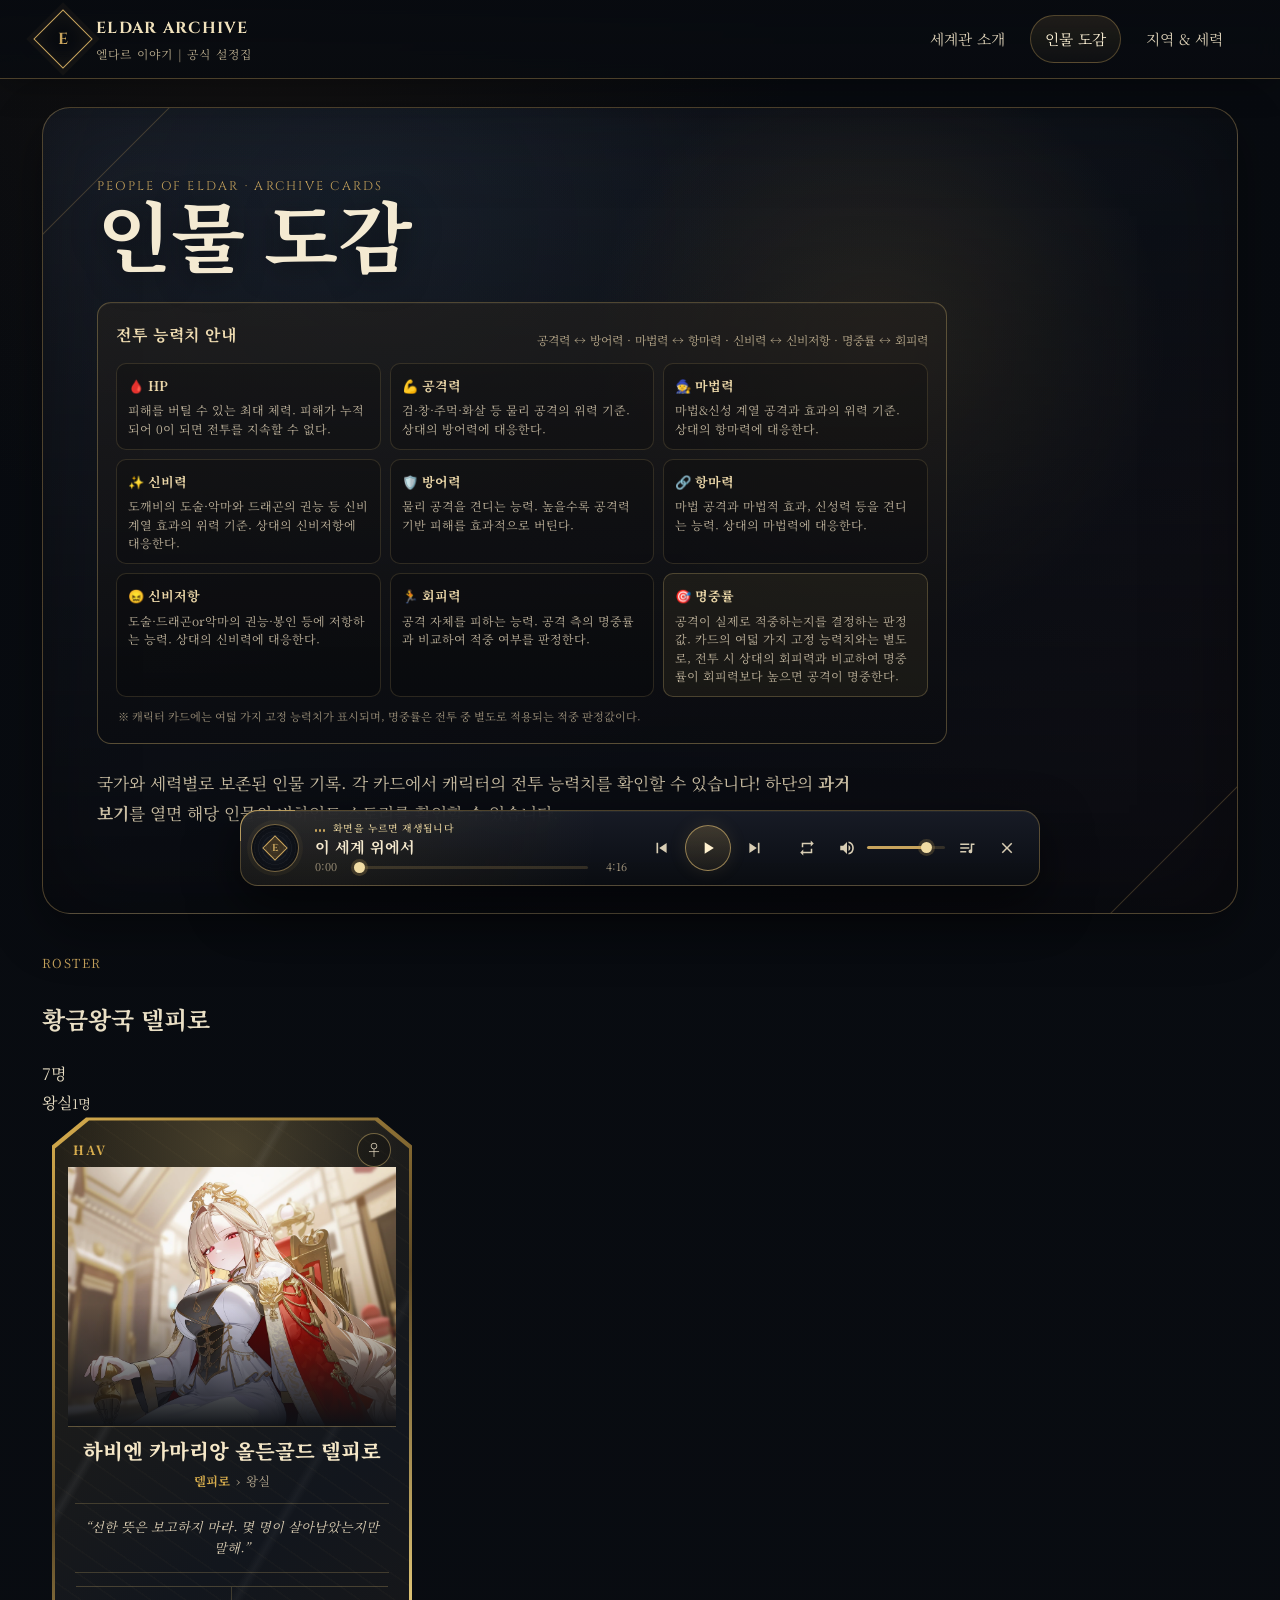
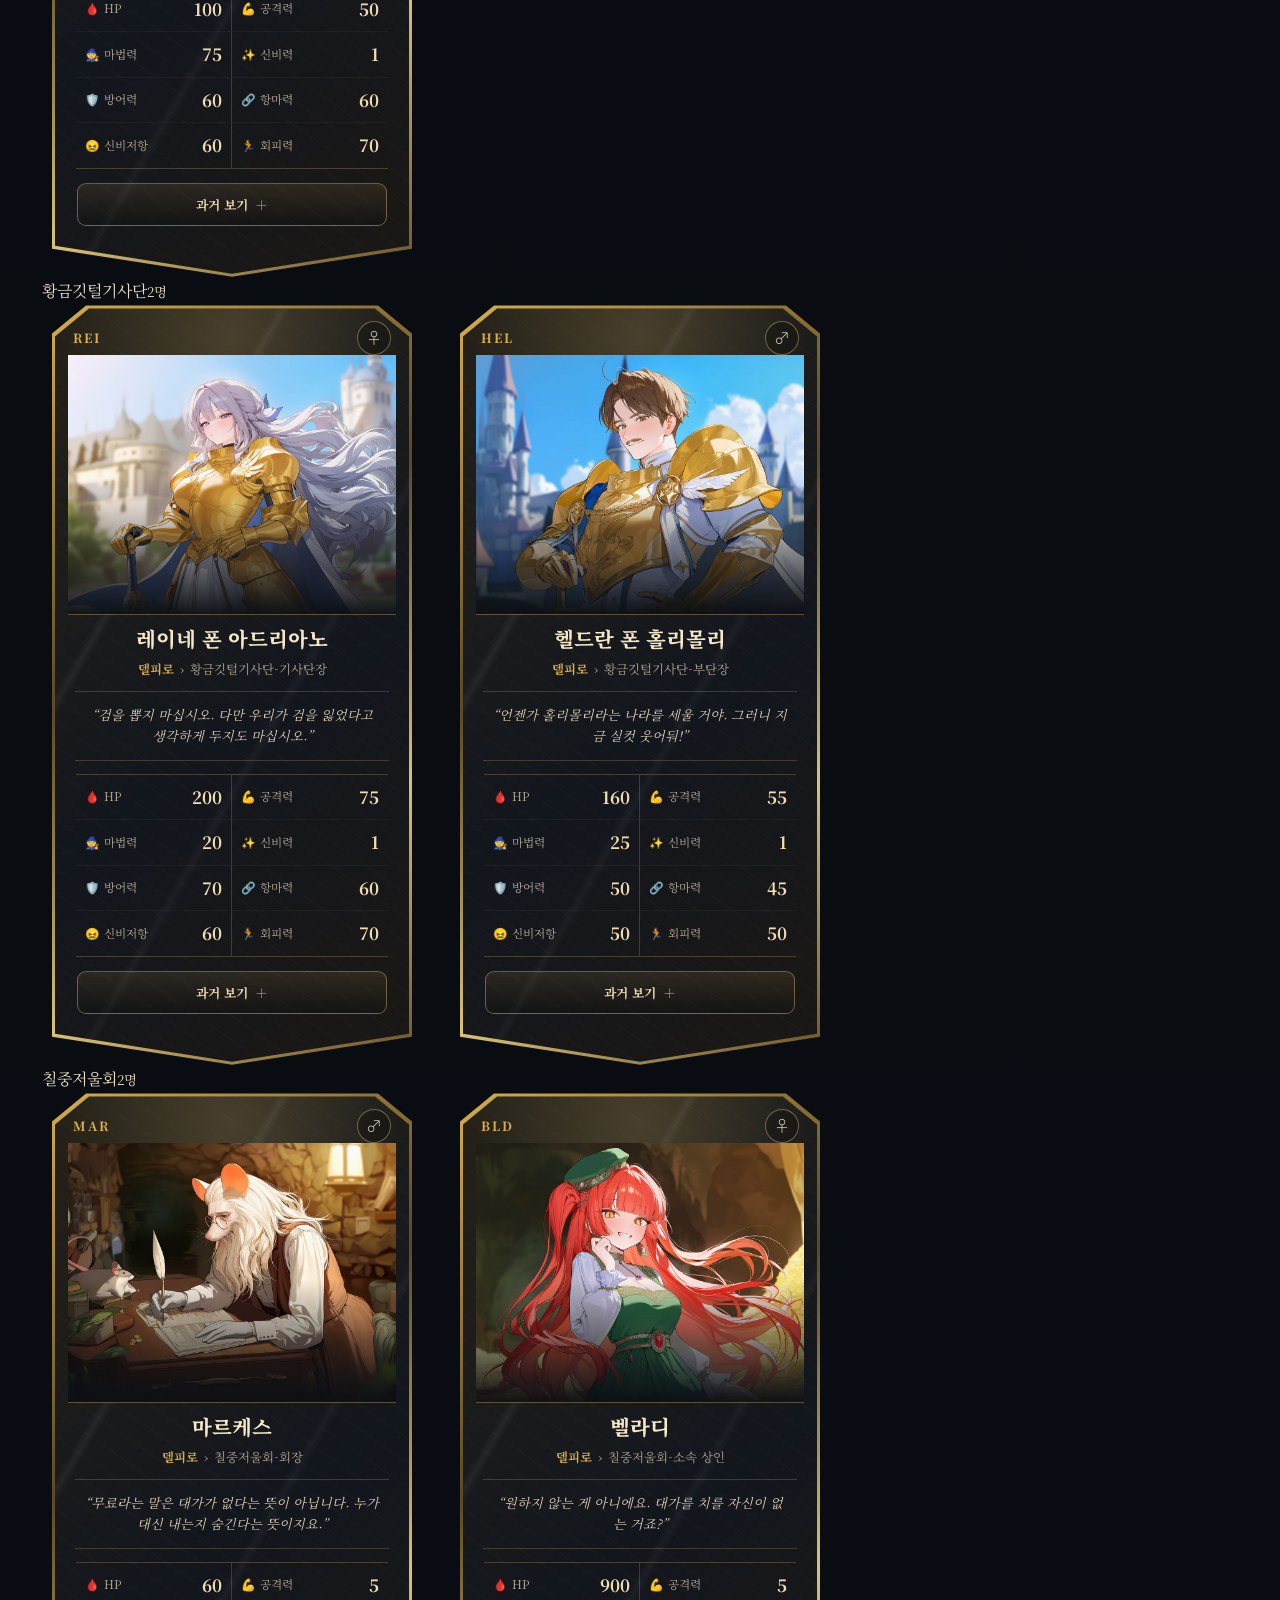
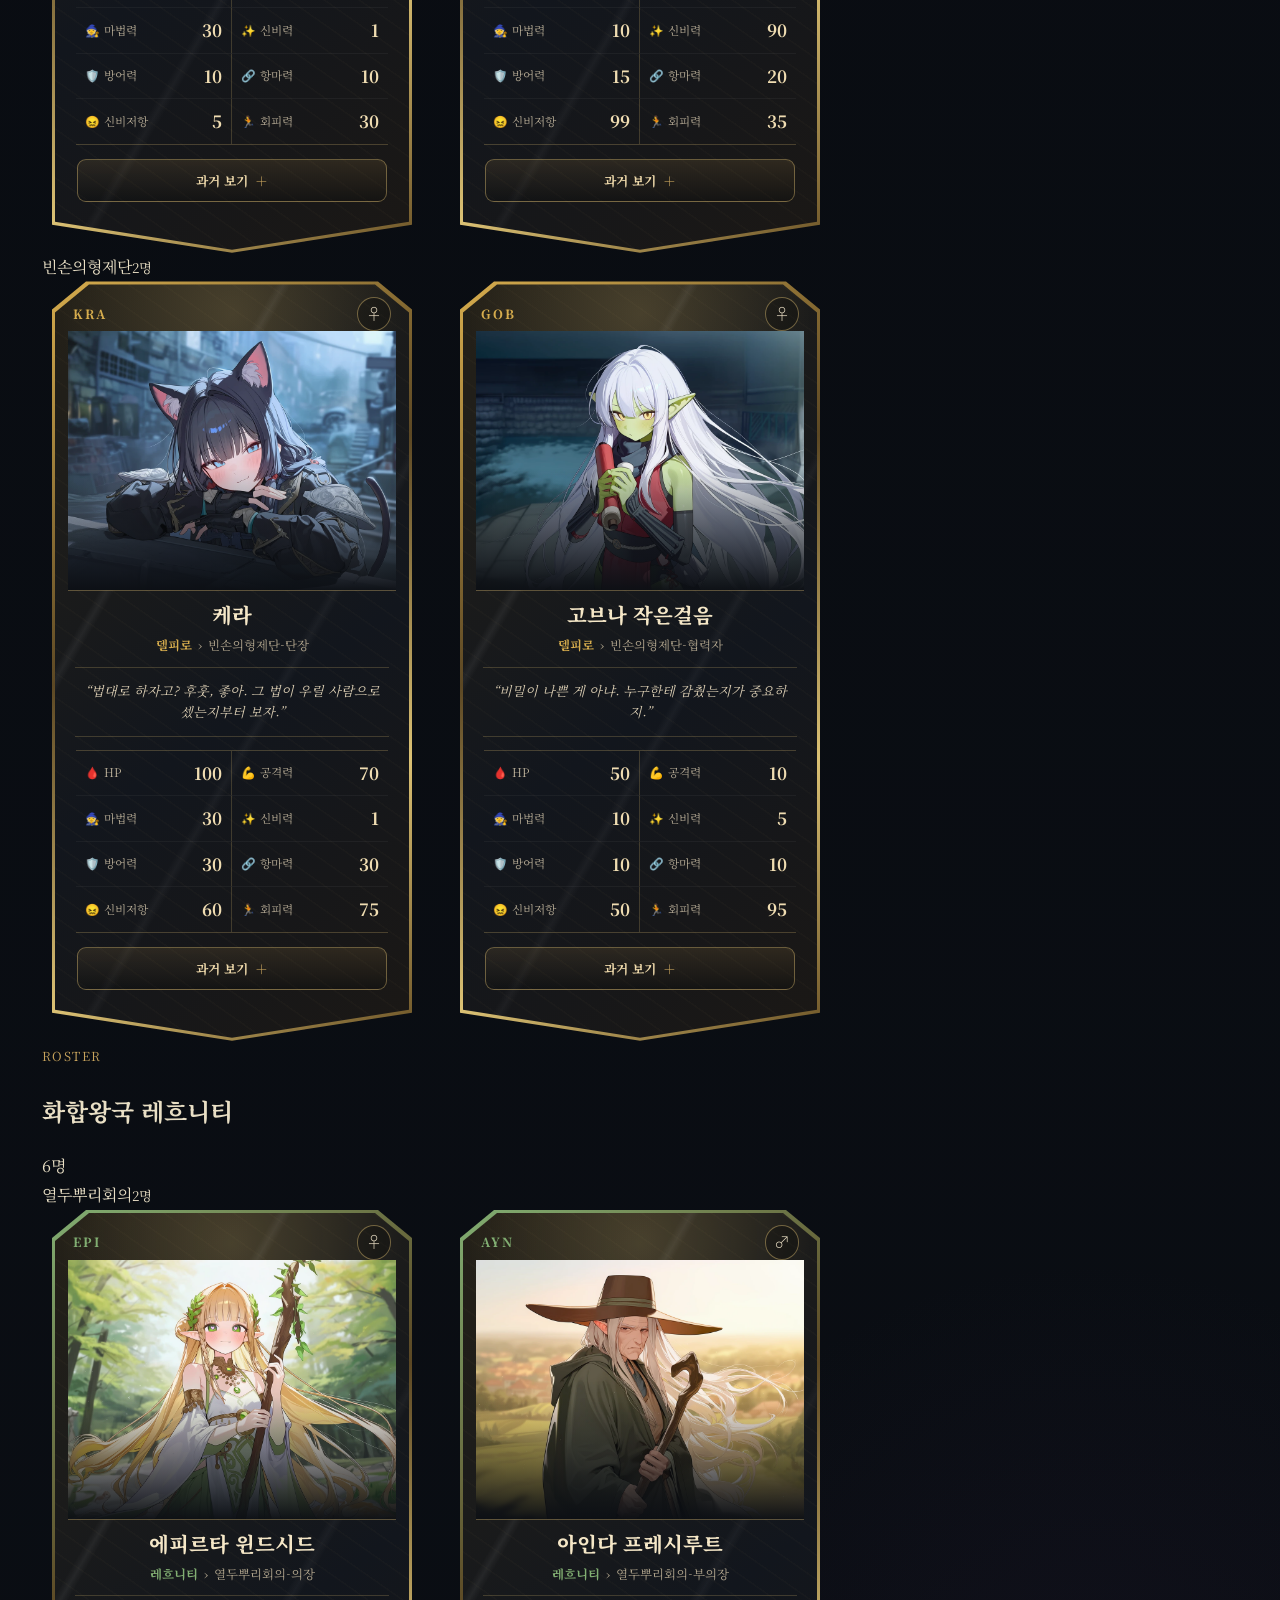
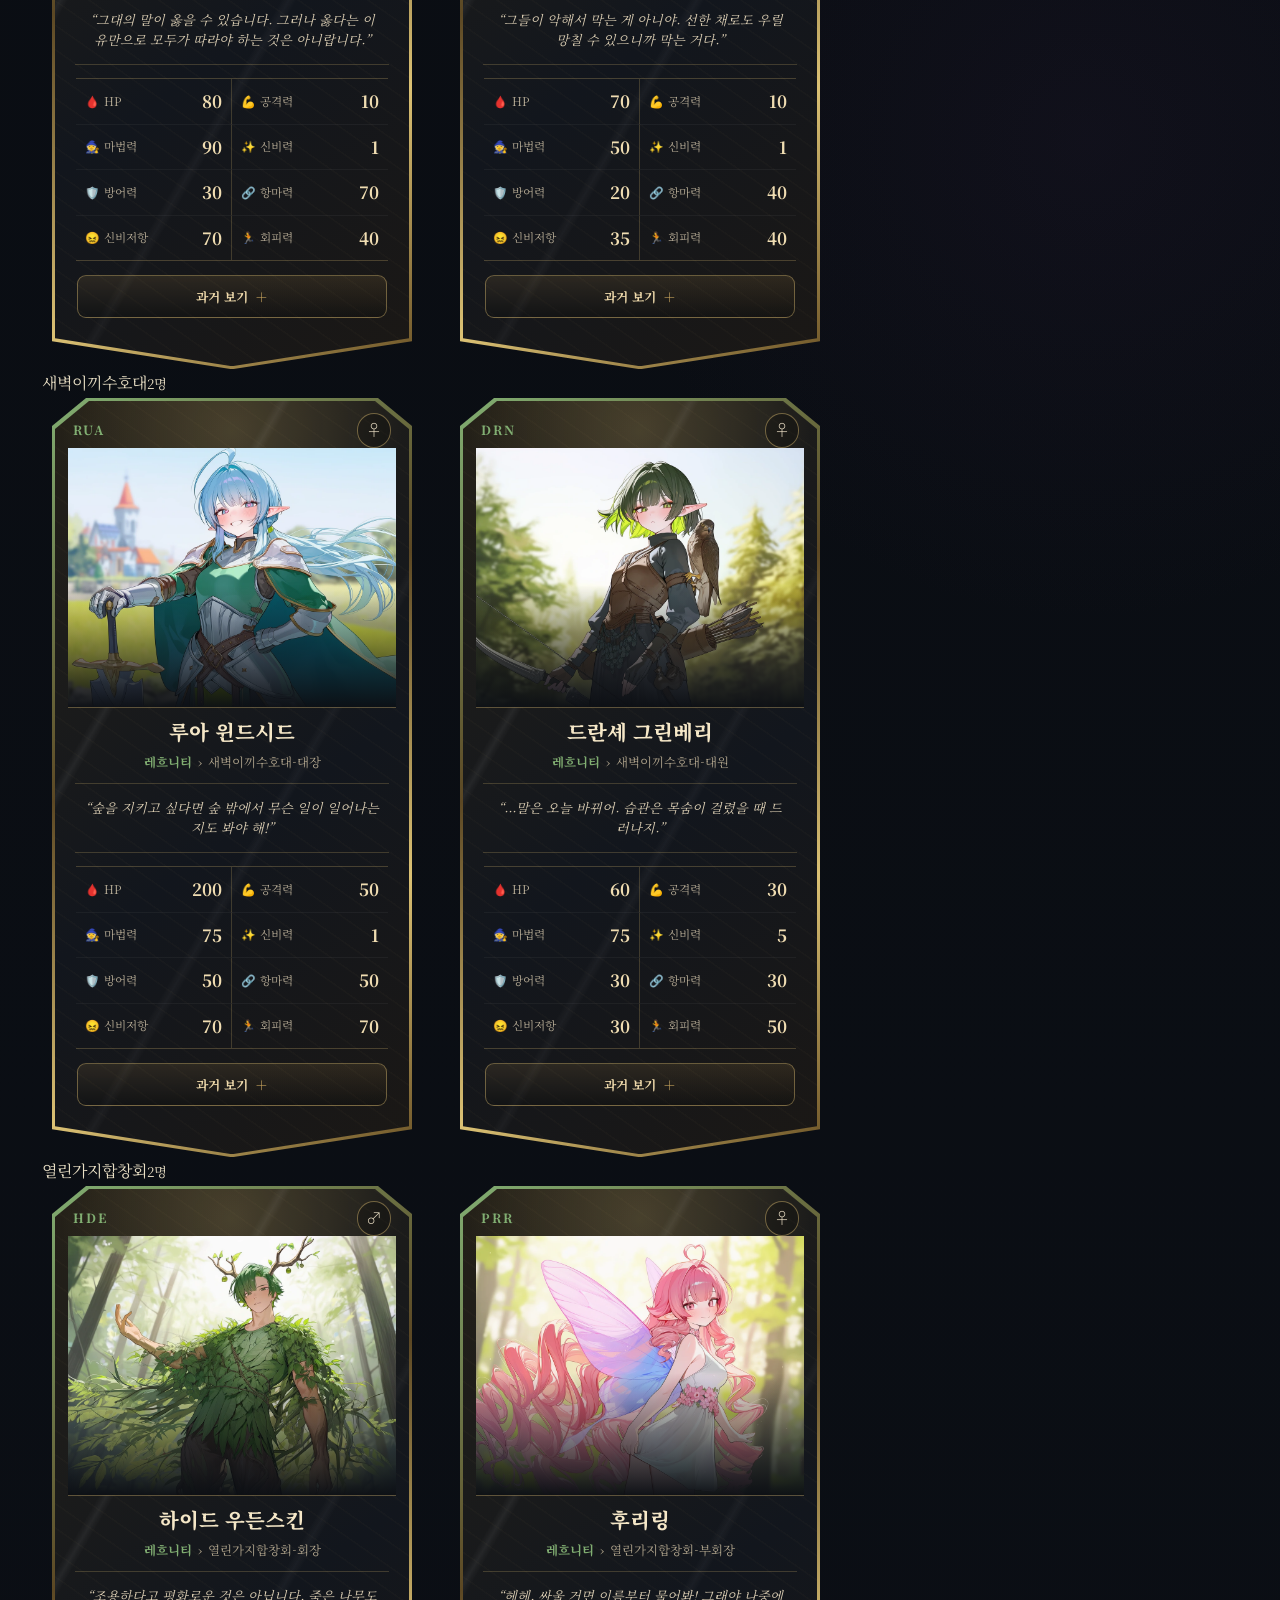
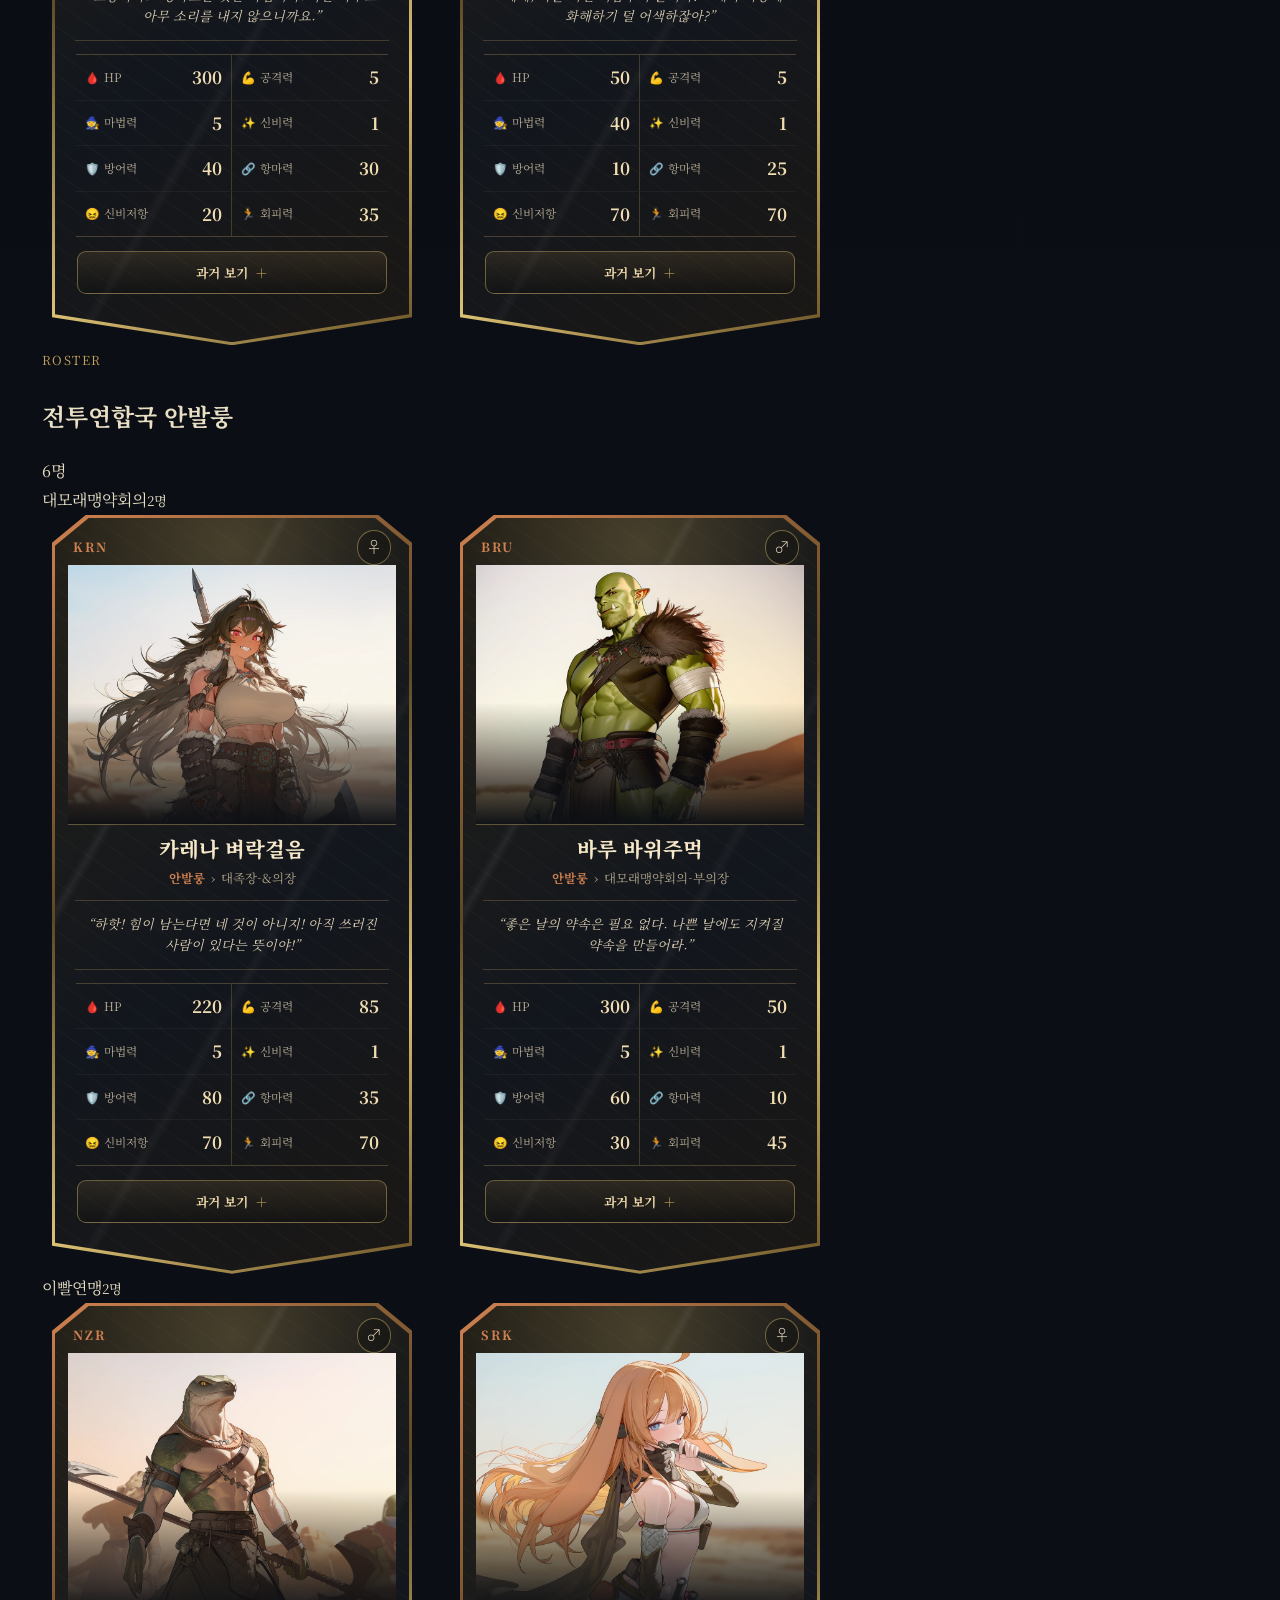
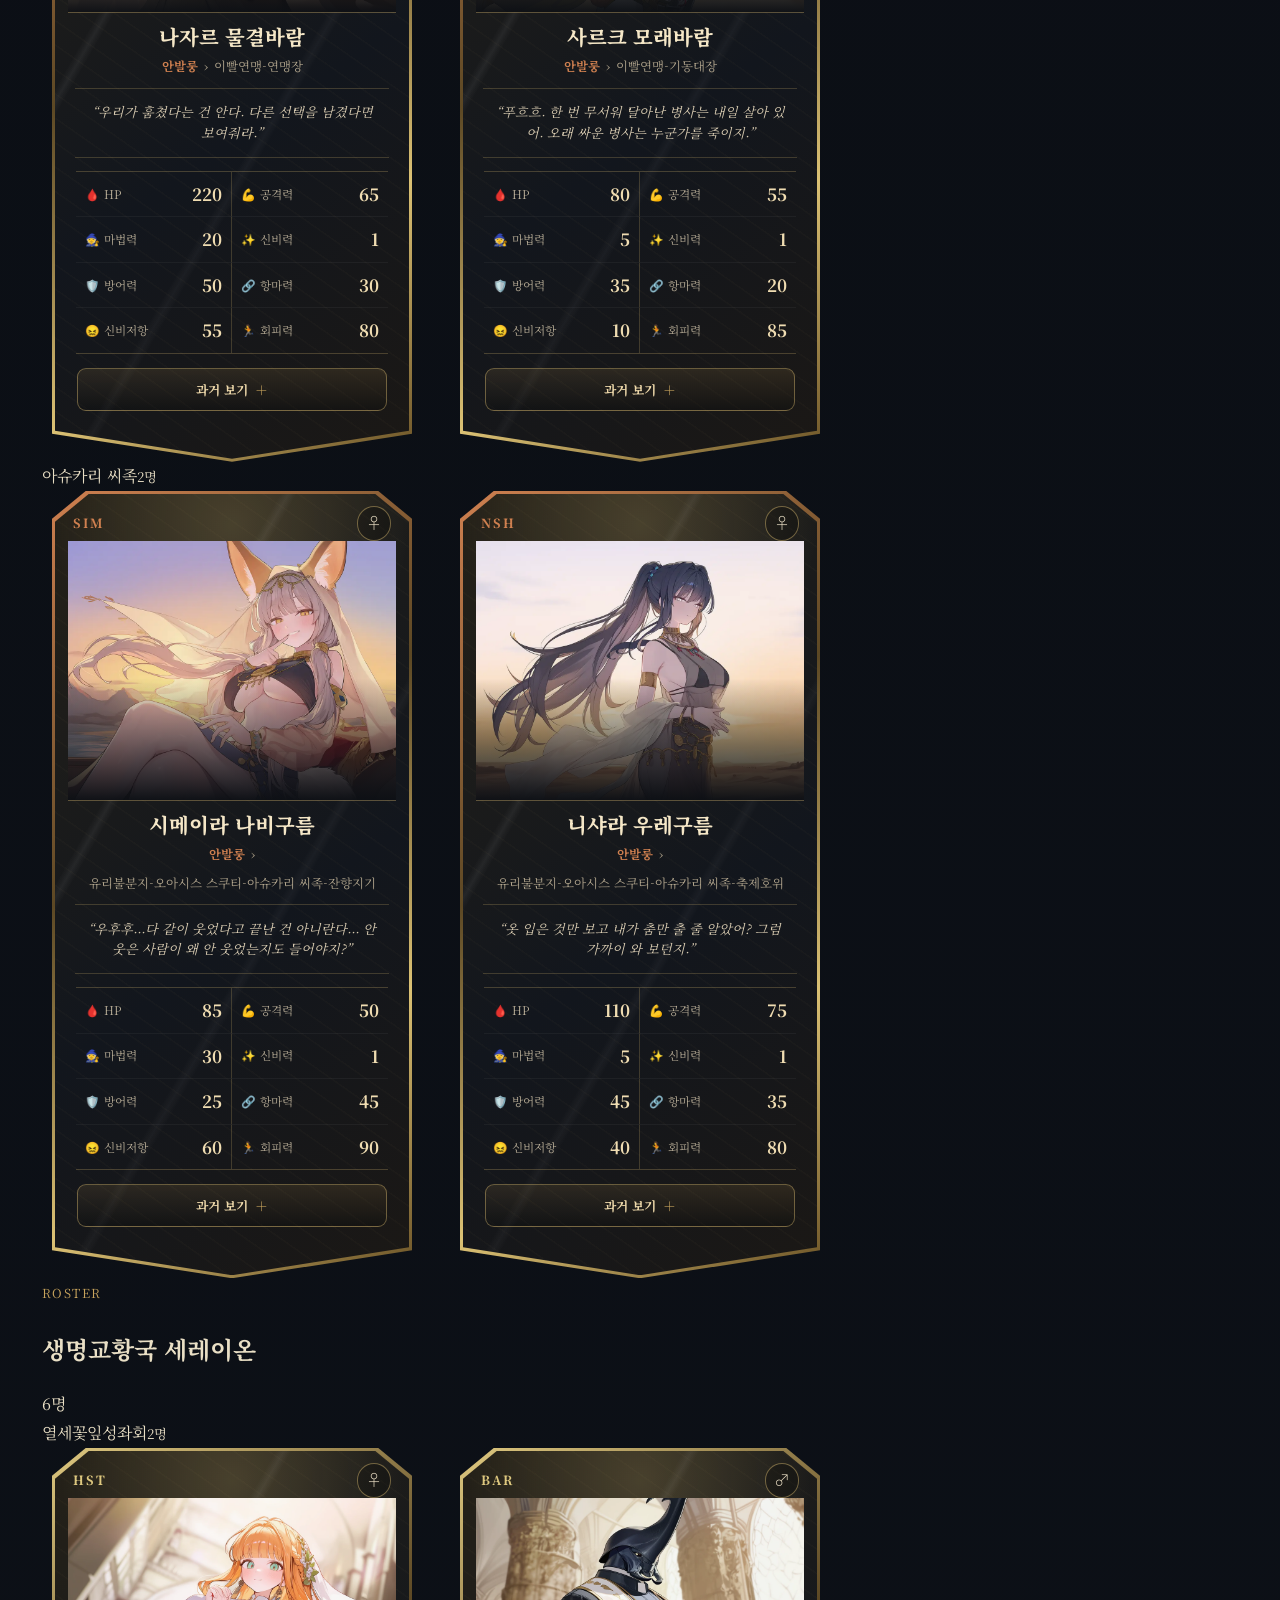
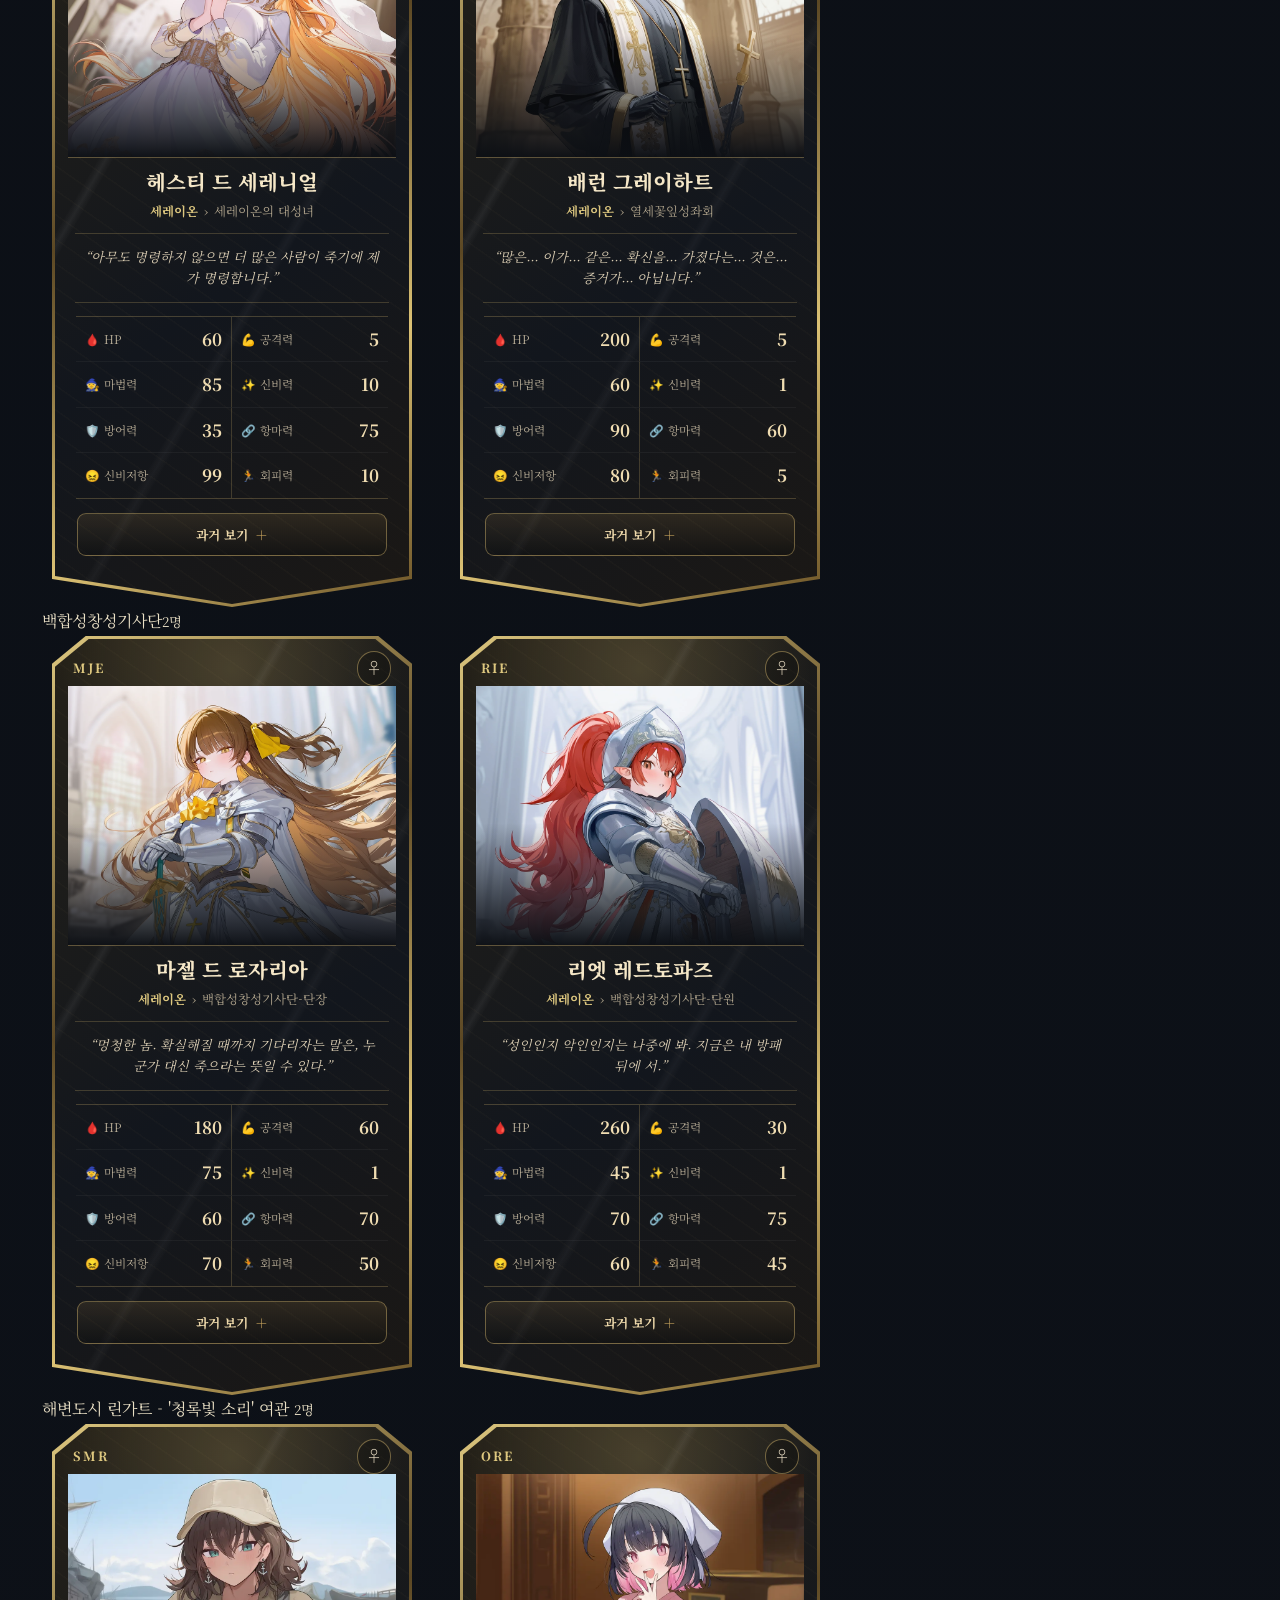
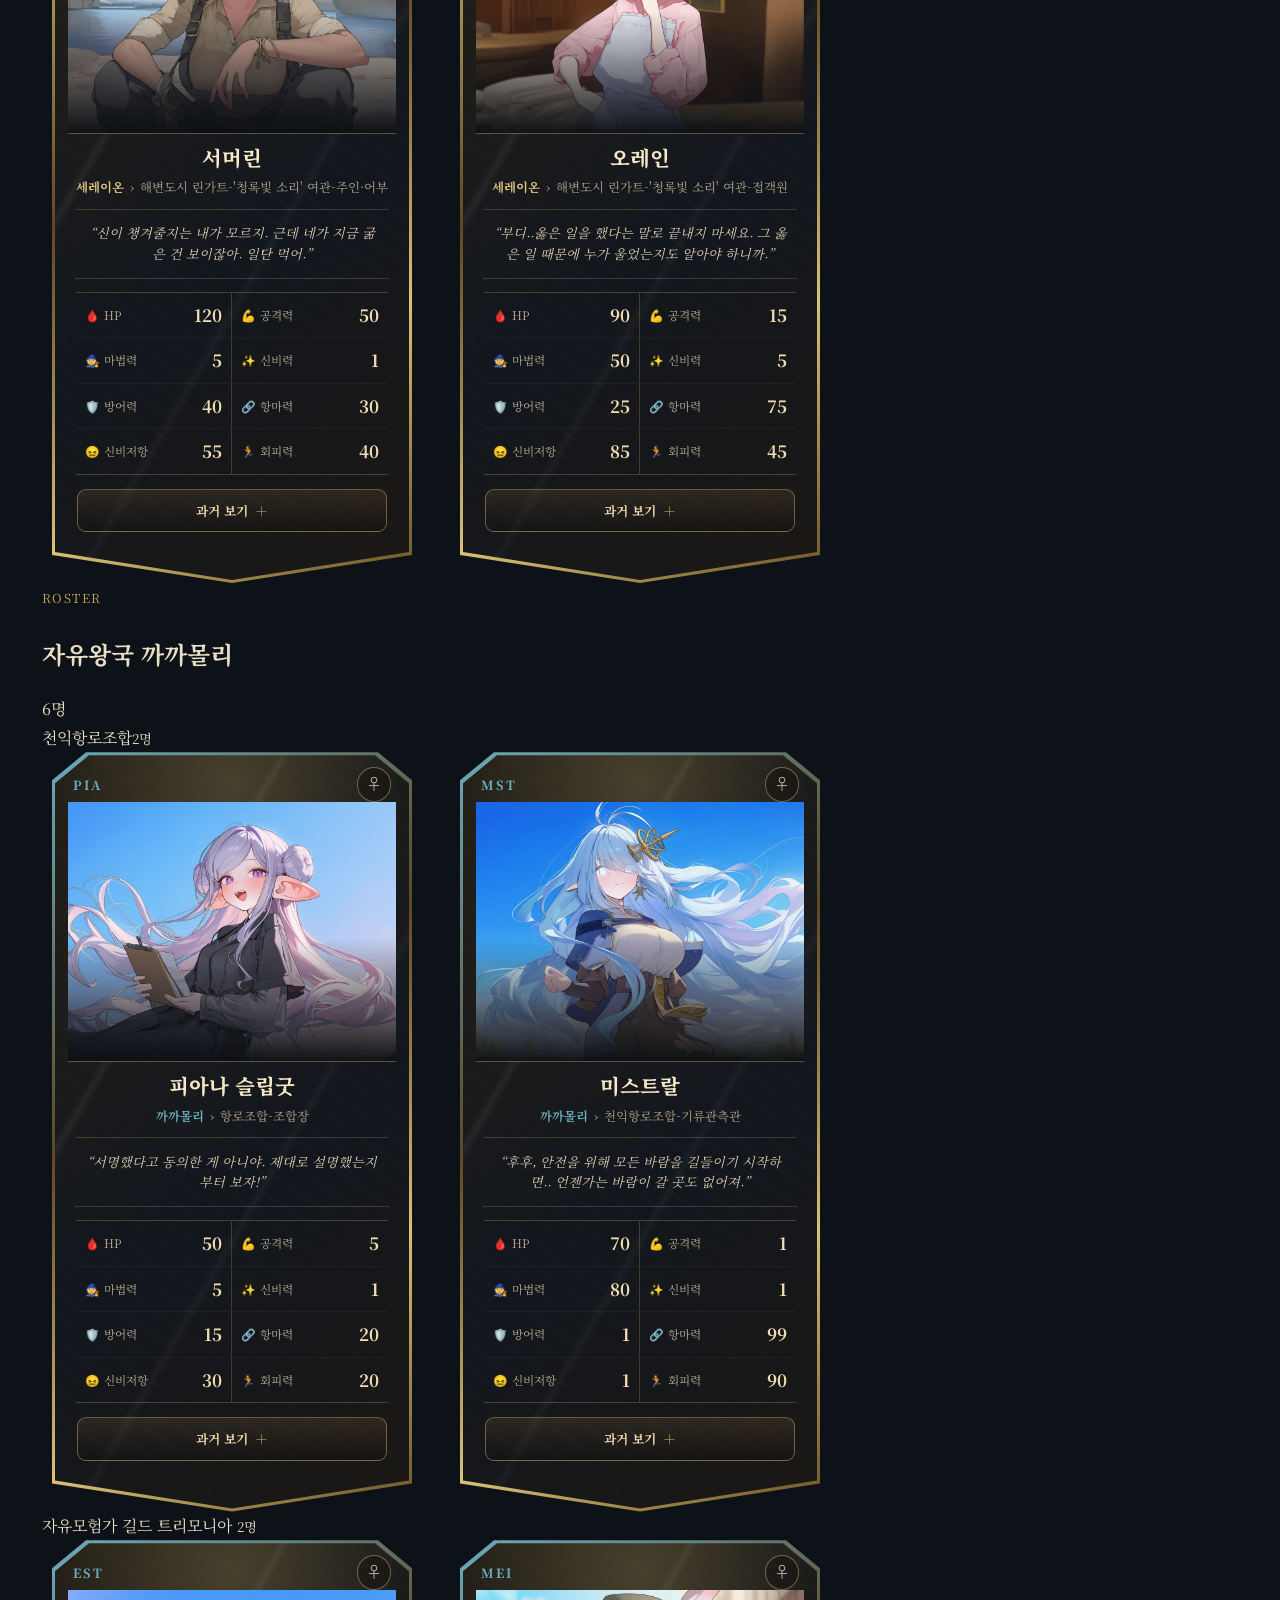
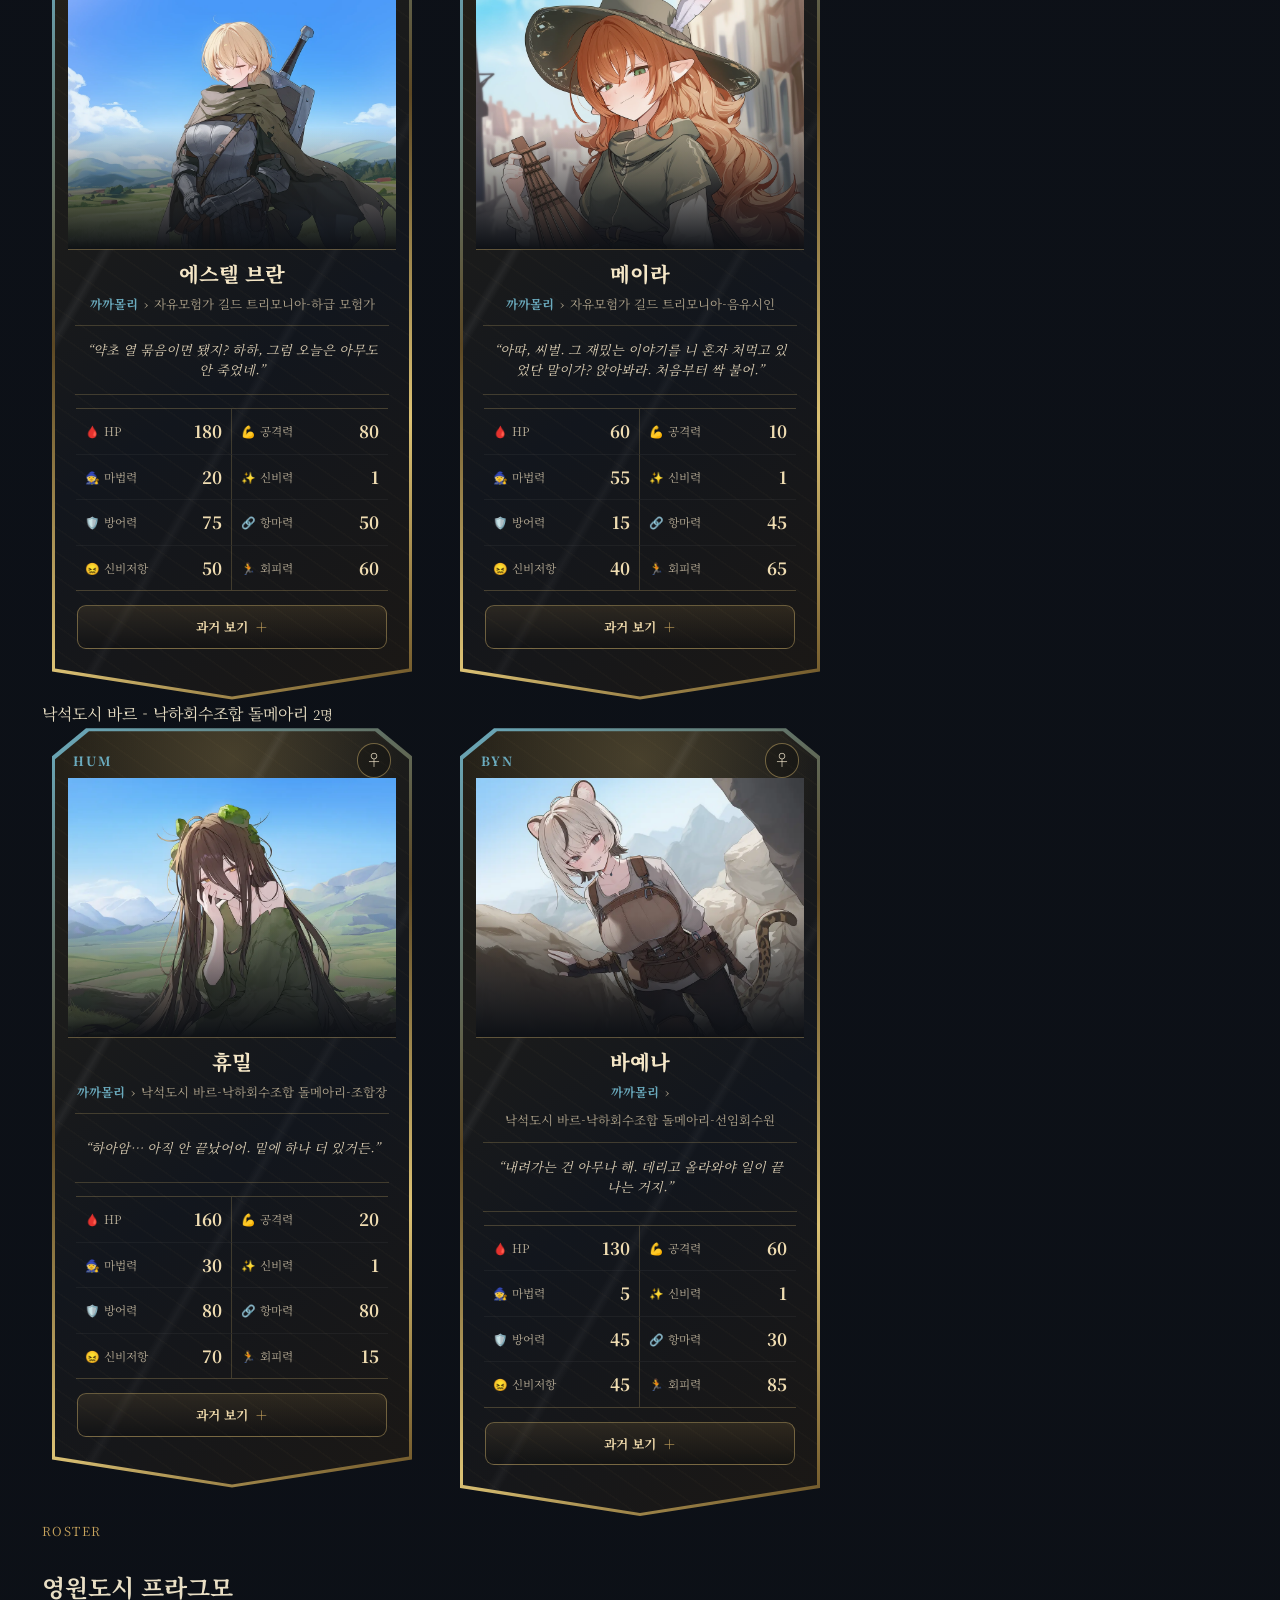
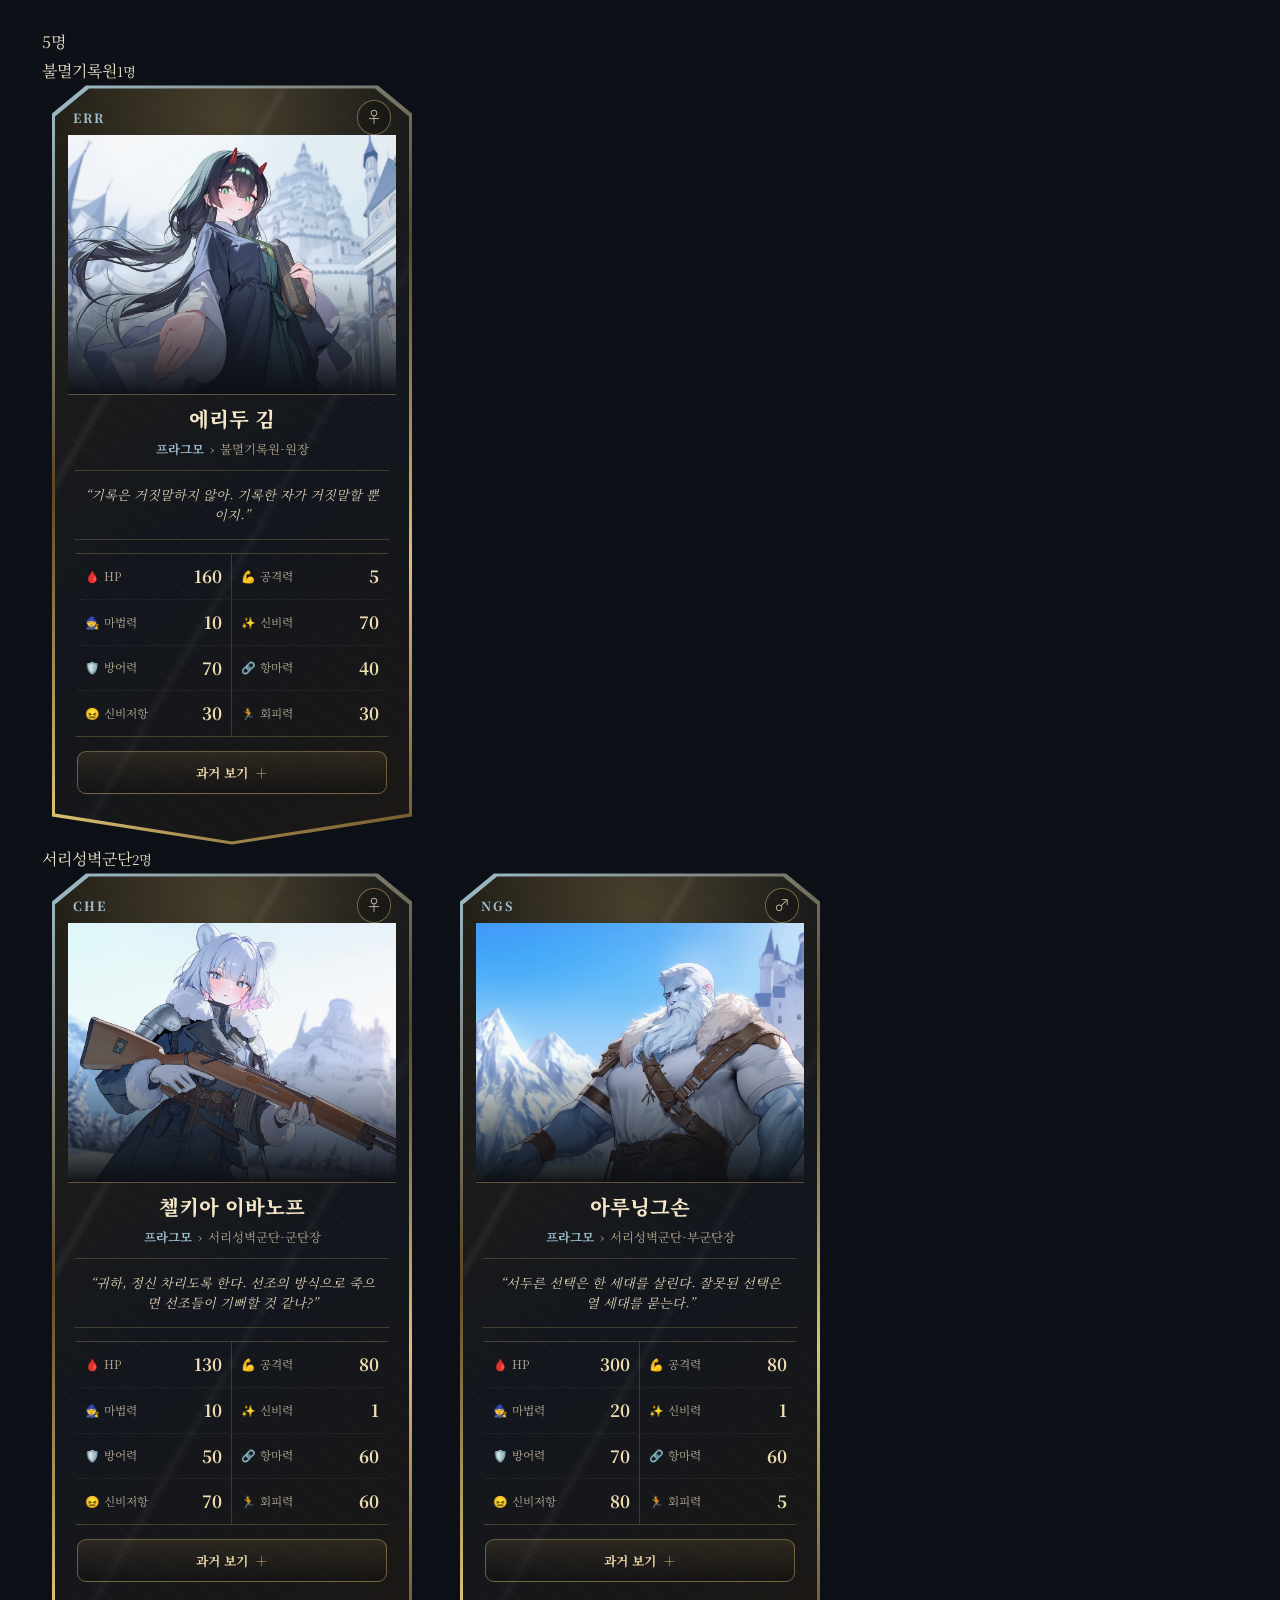
==== commit ccf5af8c: "Add files via upload" ====
--- a/characters.html
+++ b/characters.html
@@ -6,6 +6,7 @@
   <meta name="description" content="엘다르 대륙 인물 도감">
   <title>관조의 시대 | 인물 도감</title>
   <link rel="stylesheet" href="style.css">
+  <script src="music-player.js" defer></script>
 
 <style id="character-card-fallback">
 .characters-page .game-card-grid{
--- a/style.css
+++ b/style.css
@@ -23,3 +23,96 @@
 .characters-page .game-card-shell.mikare{
   --card-accent:#829bc9;
 }
+
+/* ===== ELDAR ARCHIVE · 하단 고정 음악 플레이어 ===== */
+#eldar-player,.mp-reopen,#mp-loadbar{--mp-gold:#c8a45d;--mp-gold-hi:#f1dca4;--mp-ink:#efe3c4;--mp-soft:#d8cdb4;--mp-muted:#a99b80;--mp-line:rgba(200,164,93,.34);--mp-panel:rgba(16,20,28,.94)}
+html.mp-on body{padding-bottom:118px}
+#eldar-player{position:fixed;left:50%;bottom:14px;z-index:1000;width:min(800px,calc(100% - 24px));transform:translateX(-50%);font-family:'Noto Serif KR',serif;color:var(--mp-ink);line-height:1.4}
+#eldar-player[hidden]{display:none}
+#eldar-player *{box-sizing:border-box}
+.mp-bar{position:relative;display:grid;grid-template-columns:auto minmax(0,1fr) auto auto;grid-template-areas:"disc info ctrls extra" "disc prog ctrls extra";align-items:center;column-gap:16px;row-gap:2px;padding:10px 14px 10px 10px;border:1px solid var(--mp-line);border-radius:18px;background:radial-gradient(circle at 8% 0%,rgba(200,164,93,.10),transparent 40%),linear-gradient(180deg,rgba(25,29,39,.93),rgba(10,13,18,.95));-webkit-backdrop-filter:blur(14px);backdrop-filter:blur(14px);box-shadow:0 18px 50px rgba(0,0,0,.55),inset 0 1px 0 rgba(255,240,200,.05)}
+.mp-bar:before{content:'';position:absolute;top:-1px;left:-1px;width:54px;height:30px;border-top:1px solid rgba(226,190,115,.7);border-left:1px solid rgba(226,190,115,.7);border-radius:18px 0 0 0;pointer-events:none}
+.mp-disc{grid-area:disc;position:relative;width:48px;height:48px;display:grid;place-items:center;border-radius:50%;border:1px solid rgba(200,164,93,.55);background:repeating-radial-gradient(circle,rgba(255,255,255,.035) 0 1px,transparent 1px 4px),radial-gradient(circle at 50% 50%,#2a2319 0 30%,#12161e 31% 100%);box-shadow:0 0 0 4px rgba(200,164,93,.06),inset 0 0 14px rgba(0,0,0,.6)}
+.mp-disc span{width:18px;height:18px;display:grid;place-items:center;border:1px solid var(--mp-gold);transform:rotate(45deg);background:rgba(200,164,93,.12)}
+.mp-disc span b{transform:rotate(-45deg);font:700 .62rem Cinzel,serif;color:var(--mp-gold)}
+#eldar-player[data-playing="true"] .mp-disc{animation:mp-spin 9s linear infinite}
+@keyframes mp-spin{to{transform:rotate(360deg)}}
+.mp-info{grid-area:info;min-width:0;align-self:end}
+.mp-kicker{display:flex;align-items:center;gap:8px;font:600 .62rem Cinzel,'Noto Serif KR',serif;letter-spacing:.16em;color:var(--mp-gold);text-transform:uppercase;white-space:nowrap}
+.mp-kicker .mp-count{color:var(--mp-muted);letter-spacing:.1em}
+.mp-kicker .mp-hint{color:var(--mp-gold-hi);letter-spacing:.04em;text-transform:none;font-family:'Noto Serif KR',serif;font-weight:500;overflow:hidden;text-overflow:ellipsis;animation:mp-blink 2.4s ease-in-out infinite}
+@keyframes mp-blink{50%{opacity:.45}}
+.mp-title{margin-top:1px;font-size:.95rem;font-weight:700;color:#f4e8cd;white-space:nowrap;overflow:hidden;text-overflow:ellipsis}
+.mp-eq{display:inline-flex;align-items:flex-end;gap:2px;height:9px}
+.mp-eq i{width:2px;height:3px;background:var(--mp-gold);border-radius:1px}
+#eldar-player[data-playing="true"] .mp-eq i{animation:mp-eq .9s ease-in-out infinite}
+#eldar-player[data-playing="true"] .mp-eq i:nth-child(2){animation-delay:-.3s}
+#eldar-player[data-playing="true"] .mp-eq i:nth-child(3){animation-delay:-.6s}
+@keyframes mp-eq{0%,100%{height:3px}50%{height:9px}}
+.mp-prog{grid-area:prog;display:grid;grid-template-columns:auto minmax(0,1fr) auto;align-items:center;gap:9px;min-width:0;align-self:start}
+.mp-time{font-size:.68rem;color:var(--mp-muted);font-variant-numeric:tabular-nums;min-width:30px}
+.mp-time.mp-dur{text-align:right}
+.mp-range{-webkit-appearance:none;appearance:none;width:100%;height:16px;margin:0;padding:0;background:transparent;cursor:pointer;--p:0%}
+.mp-range:focus{outline:none}
+.mp-range:focus-visible{outline:1px solid var(--mp-gold);outline-offset:2px;border-radius:4px}
+.mp-range::-webkit-slider-runnable-track{height:3px;border-radius:3px;background:linear-gradient(90deg,var(--mp-gold) var(--p),rgba(200,164,93,.2) var(--p))}
+.mp-range::-webkit-slider-thumb{-webkit-appearance:none;width:11px;height:11px;margin-top:-4px;border-radius:50%;border:0;background:var(--mp-gold-hi);box-shadow:0 0 0 3px rgba(200,164,93,.22)}
+.mp-range::-moz-range-track{height:3px;border-radius:3px;background:rgba(200,164,93,.2)}
+.mp-range::-moz-range-progress{height:3px;border-radius:3px;background:var(--mp-gold)}
+.mp-range::-moz-range-thumb{width:11px;height:11px;border:0;border-radius:50%;background:var(--mp-gold-hi);box-shadow:0 0 0 3px rgba(200,164,93,.22)}
+.mp-ctrls{grid-area:ctrls;display:flex;align-items:center;gap:6px}
+.mp-extra{grid-area:extra;display:flex;align-items:center;gap:4px}
+.mp-btn{position:relative;display:grid;place-items:center;width:36px;height:36px;padding:0;border:1px solid transparent;border-radius:50%;background:transparent;color:var(--mp-soft);cursor:pointer;transition:.2s}
+.mp-btn svg{width:18px;height:18px;fill:currentColor}
+.mp-btn:hover{color:#fff4d7;border-color:var(--mp-line);background:rgba(200,164,93,.08)}
+.mp-btn:focus-visible{outline:1px solid var(--mp-gold);outline-offset:2px}
+.mp-btn.is-on{color:var(--mp-gold-hi)}
+.mp-play{width:46px;height:46px;border-color:rgba(226,190,115,.6);background:linear-gradient(180deg,rgba(200,164,93,.24),rgba(200,164,93,.08));color:#fff1cf;box-shadow:0 0 18px rgba(200,164,93,.12)}
+.mp-play svg{width:20px;height:20px}
+.mp-play:hover{transform:translateY(-1px);background:linear-gradient(180deg,rgba(200,164,93,.32),rgba(200,164,93,.12))}
+.mp-mode .mp-badge{position:absolute;right:4px;bottom:4px;font:700 .5rem Cinzel,serif;color:var(--mp-gold-hi)}
+.mp-vol{display:flex;align-items:center;gap:2px}
+.mp-vol .mp-range{width:78px}
+.mp-close:hover{color:#ffd9c9;border-color:rgba(214,120,96,.45);background:rgba(160,60,40,.12)}
+.mp-list{position:absolute;right:0;bottom:calc(100% + 10px);width:min(380px,100%);max-height:min(56vh,440px);display:flex;flex-direction:column;border:1px solid var(--mp-line);border-radius:16px;background:var(--mp-panel);-webkit-backdrop-filter:blur(14px);backdrop-filter:blur(14px);box-shadow:0 18px 50px rgba(0,0,0,.55);overflow:hidden;animation:mp-rise .22s ease}
+.mp-list[hidden]{display:none}
+@keyframes mp-rise{from{opacity:0;transform:translateY(8px)}}
+.mp-list-head{display:flex;justify-content:space-between;align-items:baseline;padding:14px 16px 10px;border-bottom:1px solid rgba(200,164,93,.16)}
+.mp-list-head strong{font:600 .78rem Cinzel,'Noto Serif KR',serif;letter-spacing:.16em;color:var(--mp-gold)}
+.mp-list-head small{font-size:.7rem;color:var(--mp-muted)}
+.mp-list ol{list-style:none;margin:0;padding:6px;overflow:auto;scrollbar-width:thin;scrollbar-color:rgba(200,164,93,.35) transparent}
+.mp-item{width:100%;display:grid;grid-template-columns:28px minmax(0,1fr) auto;align-items:center;gap:8px;padding:9px 10px;border:1px solid transparent;border-radius:10px;background:transparent;color:#d6cab0;font:inherit;font-size:.86rem;text-align:left;cursor:pointer;transition:.18s}
+.mp-item:hover{background:rgba(200,164,93,.07);color:#f4e8cd}
+.mp-item:focus-visible{outline:1px solid var(--mp-gold);outline-offset:-1px}
+.mp-item .mp-no{font:600 .68rem Cinzel,serif;color:var(--mp-muted);letter-spacing:.06em}
+.mp-item .mp-name{overflow:hidden;text-overflow:ellipsis;white-space:nowrap}
+.mp-item .mp-tag{padding:2px 7px;border-radius:999px;border:1px solid rgba(200,164,93,.3);font:600 .56rem Cinzel,serif;letter-spacing:.12em;color:var(--mp-gold)}
+.mp-item[aria-current="true"]{border-color:rgba(200,164,93,.3);background:linear-gradient(90deg,rgba(200,164,93,.14),rgba(200,164,93,.03));color:#fff1cf;font-weight:700}
+.mp-item[aria-current="true"] .mp-no{color:var(--mp-gold-hi)}
+.mp-item.is-broken{opacity:.45}
+.mp-reopen{position:fixed;right:18px;bottom:18px;z-index:1000;width:50px;height:50px;display:grid;place-items:center;border:1px solid rgba(226,190,115,.6);border-radius:50%;background:linear-gradient(180deg,rgba(30,34,44,.95),rgba(12,15,20,.95));color:var(--mp-gold-hi);box-shadow:0 10px 30px rgba(0,0,0,.5),0 0 0 5px rgba(200,164,93,.06);cursor:pointer;transition:.2s}
+.mp-reopen[hidden]{display:none}
+.mp-reopen svg{width:20px;height:20px;fill:currentColor}
+.mp-reopen:hover{transform:translateY(-2px)}
+.mp-reopen:focus-visible{outline:1px solid var(--mp-gold);outline-offset:3px}
+#mp-loadbar{position:fixed;top:0;left:0;z-index:1001;height:2px;width:0;background:linear-gradient(90deg,transparent,var(--mp-gold),var(--mp-gold-hi));opacity:0;pointer-events:none;transition:width .5s ease,opacity .3s ease}
+html.mp-loading #mp-loadbar{width:72%;opacity:1;transition:width 4s cubic-bezier(.1,.6,.2,1),opacity .2s}
+html.mp-loaded #mp-loadbar{width:100%;opacity:0;transition:width .2s ease,opacity .4s ease .2s}
+@media (max-width:640px){
+  html.mp-on body{padding-bottom:132px}
+  #eldar-player{bottom:10px;width:calc(100% - 16px)}
+  .mp-bar{grid-template-columns:auto minmax(0,1fr) auto;grid-template-areas:"disc info ctrls" "prog prog extra";column-gap:10px;row-gap:6px;padding:9px 10px}
+  .mp-disc{width:38px;height:38px}
+  .mp-disc span{width:14px;height:14px}
+  .mp-title{font-size:.88rem}
+  .mp-ctrls{gap:2px}
+  .mp-btn{width:32px;height:32px}
+  .mp-btn svg{width:16px;height:16px}
+  .mp-play{width:42px;height:42px}
+  .mp-vol{display:none}
+  .mp-list{width:100%;max-height:60vh}
+  .mp-reopen{right:12px;bottom:12px}
+}
+@media (prefers-reduced-motion:reduce){
+  #eldar-player[data-playing="true"] .mp-disc,#eldar-player[data-playing="true"] .mp-eq i,.mp-kicker .mp-hint{animation:none}
+}
